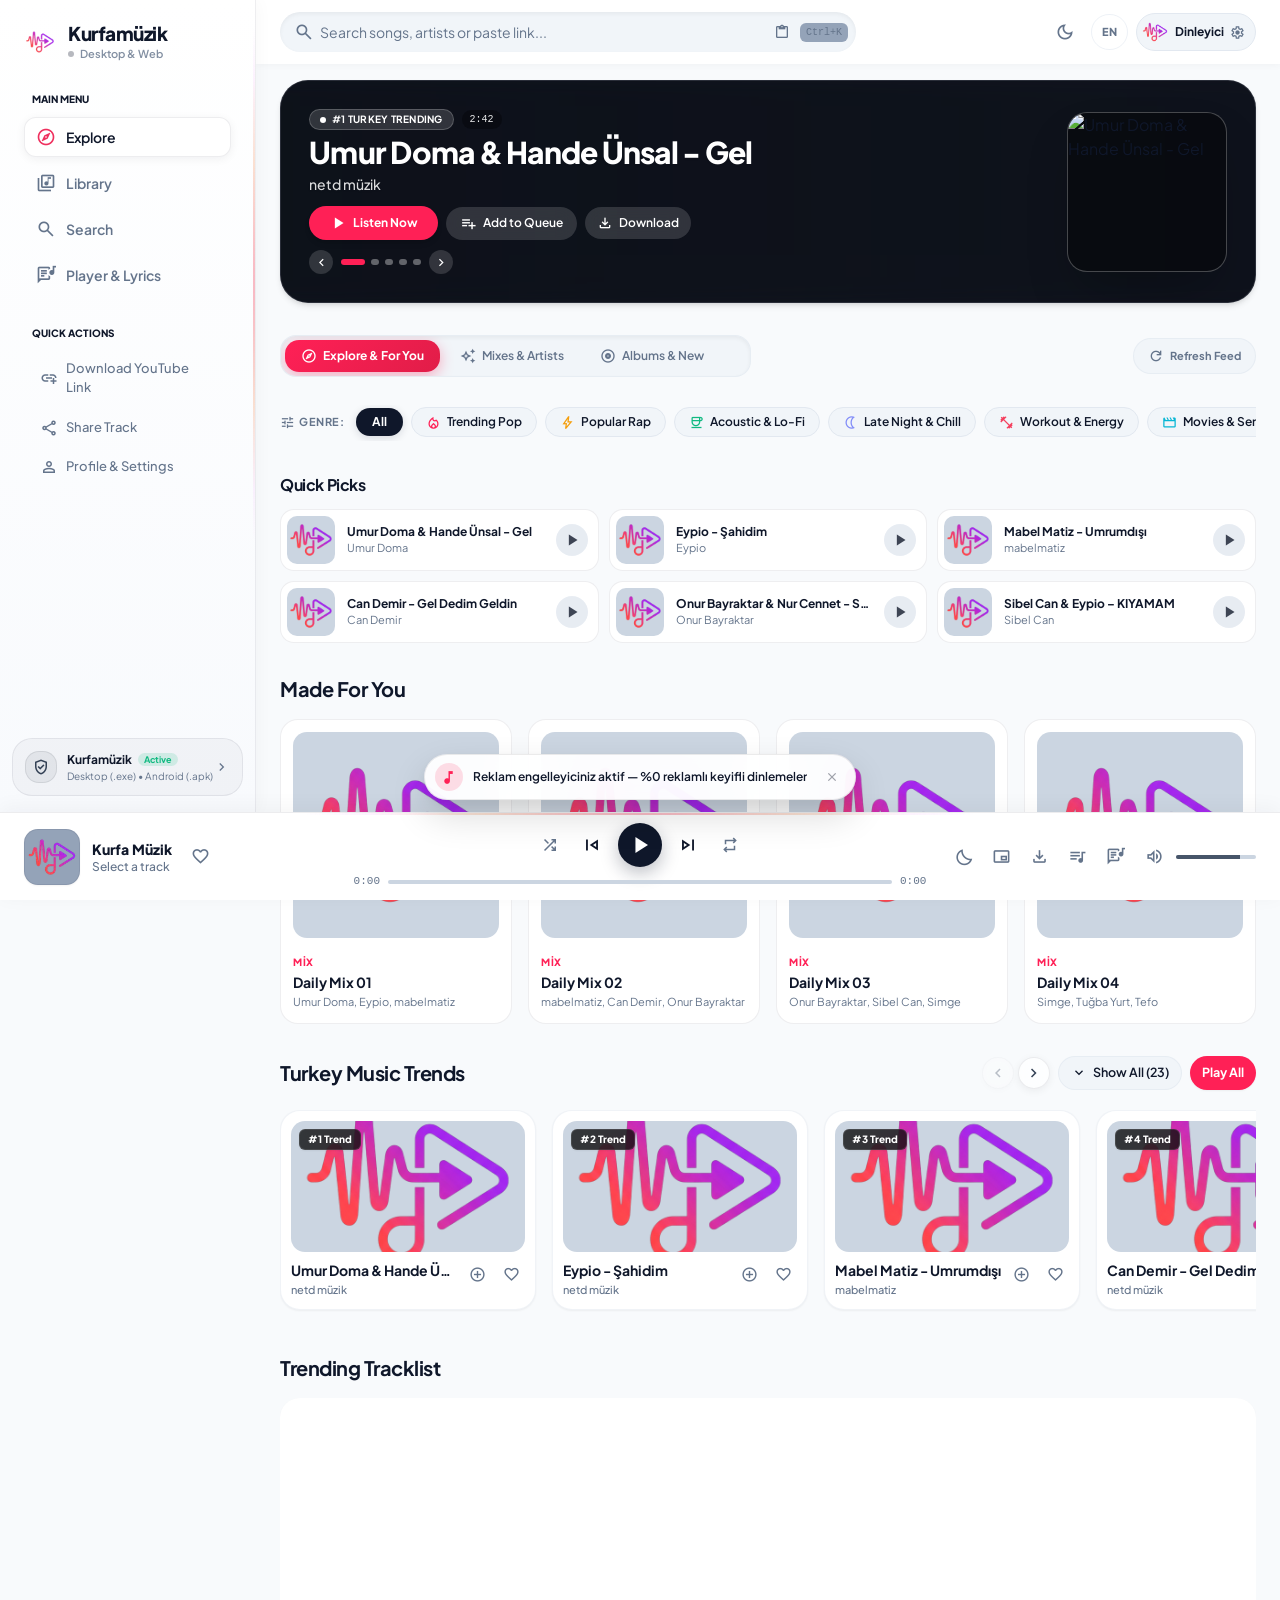
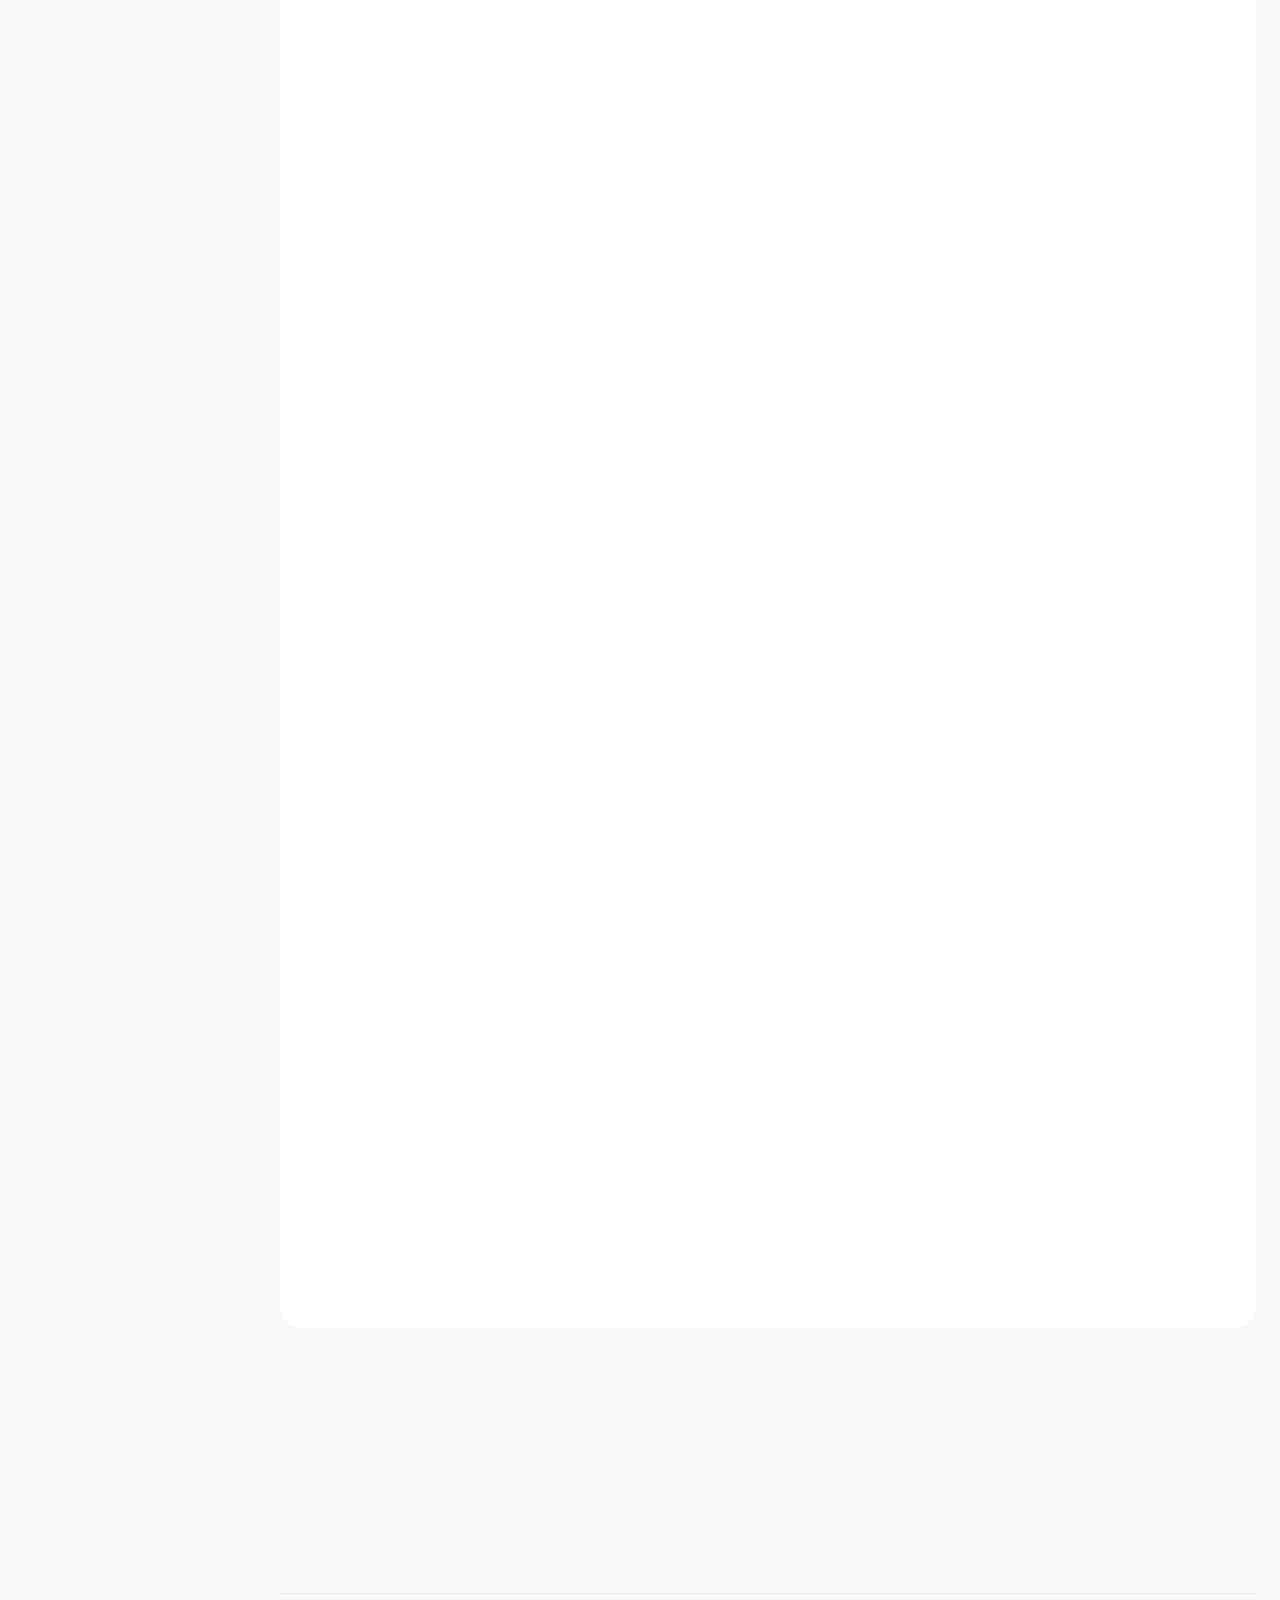
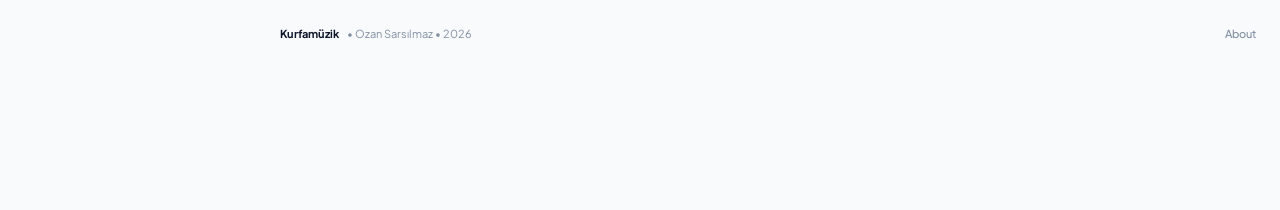
==== index.html @ 17749570 "feat: dockable lyrics & queue side panels with automix recommendations and smart auto lyrics" ====
<!DOCTYPE html>
<html lang="tr">
<head>
  <meta charset="utf-8"/>
  <meta name="viewport" content="width=device-width, initial-scale=1.0, maximum-scale=5.0, viewport-fit=cover"/>
  <script type="text/javascript">
    // SPA redirect decoder for GitHub Pages
    (function(l) {
      if (l.search[1] === '/' ) {
        var decoded = l.search.slice(1).split('&').map(function(s) { 
          return s.replace(/~and~/g, '&')
        }).join('?');
        window.history.replaceState(null, null,
            l.pathname.slice(0, -1) + decoded + l.hash
        );
      }
    }(window.location))
  </script>
  <script>
    // ZERO-FLASH INSTANT THEME BOOTSTRAPPER
    (function() {
      try {
        var p = JSON.parse(localStorage.getItem('kurfa_profile') || '{}');
        var prefersDark = window.matchMedia && window.matchMedia('(prefers-color-scheme: dark)').matches;
        var isDark = p.darkMode === true || (p.darkMode === undefined && prefersDark);
        if (isDark) {
          document.documentElement.classList.add('dark', 'dark-mode');
          document.documentElement.style.backgroundColor = '#0c101a';
          document.documentElement.style.color = '#f1f5f9';
        } else {
          document.documentElement.classList.remove('dark', 'dark-mode');
          document.documentElement.style.backgroundColor = '#f6f7fb';
          document.documentElement.style.color = '#0f172a';
        }
      } catch (e) {}
    })();
  </script>
  <meta name="theme-color" content="#0b0b10" />
  <meta name="color-scheme" content="light dark" />
  <meta name="mobile-web-app-capable" content="yes"/>
  <meta name="apple-mobile-web-app-capable" content="yes"/>
  <meta name="apple-mobile-web-app-status-bar-style" content="black-translucent"/>
  <meta name="google-site-verification" content="google58d513bbdf20d0f3" />
  <meta name="msvalidate.01" content="D1F8E90F8661C1E79F00E57FA7149981" />
  <meta name="referrer" content="strict-origin-when-cross-origin" />
  <title>Kurfamüzik — Reklamsız Müzik, Canlı Sözler &amp; Çevrimdışı Çalar</title>
  <meta name="description" content="Kurfamüzik — Kesintisiz, reklamsız müzik ve video oynatıcı. Çevrimdışı MP3/MP4 indirme, Spotify aktarımı, arka planda dinleme ve gelişmiş ekolayzır." />
  <meta name="keywords" content="Kurfamüzik, kurfa müzik, reklamsız müzik, müzik indir, mp3 indir, mp4 indir, ücretsiz müzik dinle, arka planda çal, ekolayzır" />
  <meta name="robots" content="index, follow, max-image-preview:large, max-snippet:-1, max-video-preview:-1" />
  <link rel="canonical" href="https://kurfanova.github.io/" />

  <!-- Open Graph & Social Media -->
  <meta property="og:type" content="website" />
  <meta property="og:site_name" content="Kurfamüzik" />
  <meta property="og:title" content="Kurfamüzik — Hızlı & Reklamsız Müzik ve Medya Çalar" />
  <meta property="og:description" content="Kesintisiz reklamsız müzik ve video oynatıcı. Doğrudan MP3/MP4 indirme desteği." />
  <meta property="og:url" content="https://kurfanova.github.io/" />
  <meta property="og:image" content="https://kurfanova.github.io/og-cover.png" />
  <meta name="twitter:card" content="summary_large_image" />
  <meta name="twitter:title" content="Kurfamüzik — Hızlı & Reklamsız Müzik ve Medya Çalar" />
  <meta name="twitter:description" content="Kesintisiz reklamsız müzik ve video oynatıcı. Doğrudan MP3/MP4 indirme desteği." />
  <meta name="twitter:image" content="https://kurfanova.github.io/og-cover.png" />

  <!-- Schema.org JSON-LD -->
  <script type="application/ld+json">
  {
    "@context": "https://schema.org",
    "@graph": [
      {
        "@type": "WebSite",
        "@id": "https://kurfanova.github.io/#website",
        "url": "https://kurfanova.github.io/",
        "name": "Kurfamüzik",
        "alternateName": ["Kurfamüzik", "Kurfa Müzik"],
        "description": "Kesintisiz ve reklamsız online müzik akışı, çevrimdışı MP3/MP4 medya indirme ve medya oynatıcı.",
        "publisher": {
          "@type": "Person",
          "name": "Ozan Sarsılmaz"
        }
      },
      {
        "@type": "WebApplication",
        "@id": "https://kurfanova.github.io/#app",
        "url": "https://kurfanova.github.io/",
        "name": "Kurfamüzik",
        "applicationCategory": "MultimediaApplication",
        "operatingSystem": "All",
        "browserRequirements": "Requires JavaScript and HTML5 support",
        "creator": {
          "@type": "Person",
          "name": "Ozan Sarsılmaz"
        }
      }
    ]
  }
  </script>

  <!-- Square Favicon Suite (Google Search Central Guidelines: min 48x48) -->
  <link rel="shortcut icon" href="./favicon.ico?v=20261120_v17" />
  <link rel="icon" type="image/x-icon" href="./favicon.ico?v=20261120_v17" />
  <link rel="icon" type="image/png" sizes="48x48" href="./favicon-48x48.png?v=20261120_v17" />
  <link rel="icon" type="image/png" sizes="96x96" href="./favicon-96x96.png?v=20261120_v17" />
  <link rel="icon" type="image/png" sizes="192x192" href="./icon-192.png?v=20261120_v17" />
  <link rel="icon" type="image/png" sizes="512x512" href="./icon-512.png?v=20261120_v17" />
  <link rel="apple-touch-icon" sizes="180x180" href="./apple-touch-icon.png?v=20261120_v17" />
  <link rel="manifest" href="./manifest.json?v=20261120_v17" />

  <!-- Fonts, Icons & Media Preconnect (Non-Render-Blocking for Instant Mobile Boot) -->
  <link rel="preconnect" href="https://fonts.googleapis.com">
  <link rel="preconnect" href="https://fonts.gstatic.com" crossorigin>
  <link rel="preconnect" href="https://i.ytimg.com" crossorigin>
  <link rel="dns-prefetch" href="https://kurfanova.kurfa.workers.dev">
  <link href="https://fonts.googleapis.com/css2?family=Plus+Jakarta+Sans:wght@400;500;600;700;800&display=swap" rel="stylesheet"/>
  <link href="https://fonts.googleapis.com/css2?family=Material+Symbols+Outlined:opsz,wght,FILL@24,400,0..1&display=block" rel="stylesheet"/>

  <!-- Precompiled Static Tailwind CSS & Stylesheets -->
  <style>
    .material-symbols-outlined {
      display: inline-flex;
      align-items: center;
      justify-content: center;
      width: 1em;
      height: 1em;
      overflow: hidden;
      white-space: nowrap;
      line-height: 1;
      vertical-align: middle;
      flex-shrink: 0;
    }
    html:not(.icons-ready) .material-symbols-outlined {
      color: transparent !important;
      user-select: none;
    }
    .sr-only, .seo-rich-content {
      position: absolute !important;
      width: 1px !important;
      height: 1px !important;
      padding: 0 !important;
      margin: -1px !important;
      overflow: hidden !important;
      clip: rect(0, 0, 0, 0) !important;
      white-space: nowrap !important;
      border: 0 !important;
      pointer-events: none !important;
    }
  </style>
  <link rel="stylesheet" href="./tailwind.min.css?v=20261120_v17">
  <link rel="stylesheet" href="./style.min.css?v=af144633">
  <script>
    (function() {
      var markReady = function() { document.documentElement.classList.add('icons-ready'); };
      var timer = setTimeout(markReady, 1500);
      if (document.fonts && typeof document.fonts.load === 'function') {
        Promise.race([
          document.fonts.load('24px "Material Symbols Outlined"'),
          document.fonts.ready
        ]).then(function() { clearTimeout(timer); markReady(); }).catch(function() { clearTimeout(timer); markReady(); });
      } else {
        clearTimeout(timer);
        markReady();
      }
    })();
  </script>
</head>
<body class="bg-background font-sans text-on-surface antialiased min-h-screen">
  <script>
    if (document.documentElement.classList.contains('dark-mode')) {
      document.body.classList.add('dark', 'dark-mode');
      document.body.style.backgroundColor = '#0c101a';
      document.body.style.color = '#f1f5f9';
    } else {
      document.body.classList.remove('dark', 'dark-mode');
      document.body.style.backgroundColor = '#f6f7fb';
      document.body.style.color = '#0f172a';
    }
  </script>

  <!-- ===================================================================== -->
  <!-- GOOGLEBOT SEMANTIC RICH CONTENT (SERP & CRAWLER ACCESSIBILITY)       -->
  <!-- ===================================================================== -->
  <section class="seo-rich-content sr-only" aria-label="Kurfamüzik Hakkında Bilgiler" style="position: absolute !important; width: 1px !important; height: 1px !important; padding: 0 !important; margin: -1px !important; overflow: hidden !important; clip: rect(0, 0, 0, 0) !important; white-space: nowrap !important; border: 0 !important; pointer-events: none !important;">
    <h1>Kurfamüzik — Hızlı, Reklamsız Müzik ve Medya Oynatıcı</h1>
    <p>Kurfamüzik, milyonlarca şarkı ve video içeriğini yüksek kaliteli ses akışıyla reklamsız, kesintisiz ve hızlı bir şekilde sunan modern bir medya çalar platformudur.</p>
    <p>Ozan Sarsılmaz (KURFA) tarafından geliştirilen Kurfamüzik; çevrimdışı MP3 ve MP4 indirme, Spotify çalma listesi aktarımı, arka planda dinleme, dinamik senkronize şarkı sözleri (karaoke modu) ve 10-bant gelişmiş ekolayzır özelliklerine sahiptir.</p>
    <h2>Temel Özellikler</h2>
    <ul>
      <li>Reklamsız YouTube ses ve video oynatma</li>
      <li>Doğrudan cihaza MP3 (320kbps) ve MP4 (720p HD) medya indirme</li>
      <li>Spotify tek tıkla çalma listesi ve sanatçı aktarımı</li>
      <li>Arka planda kesintisiz müzik çalma ve kilit ekranı kontrolleri</li>
      <li>LRCLIB tabanlı anlık senkronize karaoke şarkı sözleri</li>
      <li>Yerel kütüphane, favoriler ve çevrimdışı arşivleme</li>
    </ul>
  </section>

  <!-- Fallback Audio Engine -->
  <audio id="audio-engine" preload="auto" playsinline style="display:none;"></audio>

  <!-- Persistent Global YouTube Engine (Always mounted & within viewport to prevent browser background throttling) -->
  <div id="persistent-player-deck" class="rounded-2xl overflow-hidden bg-black shadow-2xl transition-opacity duration-150" style="position: fixed; left: 0px; bottom: 0px; width: 240px; height: 135px; z-index: 5; opacity: 0.002; pointer-events: none;">
    <div id="yt-player" style="width: 100%; height: 100%;"></div>
  </div>

  <!-- ===================================================================== -->
  <!-- 1. LEFT SIDEBAR NAVIGATION                                            -->
  <!-- ===================================================================== -->
  <aside id="desktop-sidebar" class="kurfa-sidebar-rail fixed left-0 top-0 h-[calc(100vh-5.5rem)] w-64 bg-surface-container-lowest z-40 flex flex-col justify-between overflow-y-auto overflow-x-hidden hidden md:flex">
    <div class="kurfa-sidebar-cove" aria-hidden="true">
      <span class="kurfa-cove-base"></span>
      <span class="kurfa-cove-sweep"></span>
      <span class="kurfa-cove-sweep-2"></span>
      <span class="kurfa-cove-chroma"></span>
      <span class="kurfa-cove-pulse"></span>
    </div>

    <div class="p-space-lg relative z-10">
      
      <!-- Brand Logo & Title -->
      <div class="kurfa-sidebar-brand flex items-center gap-3 mb-space-lg cursor-pointer group" onclick="switchTab('kesfet')">
        <img src="./kurfamuzik_logo_96.webp" alt="Kurfamüzik Logo" width="32" height="32" class="kurfa-brand-logo h-8 w-8 object-contain flex-shrink-0" onerror="this.onerror=null; this.src='./kurfamuzik_logo.png';">
        <div class="flex flex-col min-w-0">
          <span class="text-[19px] font-black tracking-tight text-on-surface leading-none">Kurfamüzik</span>
          <div class="flex items-center gap-1.5 mt-1">
            <span class="kurfa-brand-dot" aria-hidden="true"></span>
            <span class="text-[11px] text-on-surface-variant font-semibold leading-tight opacity-80 truncate" data-i18n="nav.brand_sub">Masaüstü & Web</span>
          </div>
        </div>
      </div>

      <!-- Ana Menü: 4 Odak Sekme -->
      <div class="mb-2">
        <span class="text-[10px] text-on-surface-variant/75 uppercase tracking-widest px-space-sm font-extrabold" data-i18n="nav.main_menu">Ana Menü</span>
      </div>
      <nav class="relative flex flex-col gap-1.5 mb-space-lg" id="sidebar-main-nav">
        <div id="sidebar-nav-pill" class="kurfa-nav-sliding-pill" aria-hidden="true"></div>
        <button type="button" aria-label="Keşfet Sekmesi" data-i18n-aria="nav.explore" class="nav-item active flex items-center gap-space-sm px-space-md py-2.5 rounded-xl text-sm font-semibold text-on-surface-variant transition-colors text-left w-full" data-tab="kesfet" onclick="switchTab('kesfet')">
          <span class="material-symbols-outlined text-[20px]" aria-hidden="true">explore</span>
          <span data-i18n="nav.explore">Keşfet</span>
        </button>
        <button type="button" aria-label="Kütüphane Sekmesi" data-i18n-aria="nav.library" class="nav-item flex items-center gap-space-sm px-space-md py-2.5 rounded-xl text-sm font-semibold text-on-surface-variant transition-colors text-left w-full" data-tab="kutuphanem" onclick="switchTab('kutuphanem')">
          <span class="material-symbols-outlined text-[20px]" aria-hidden="true">library_music</span>
          <span data-i18n="nav.library">Kütüphane</span>
        </button>
        <button type="button" aria-label="Arama Sekmesi" data-i18n-aria="nav.search" class="nav-item flex items-center gap-space-sm px-space-md py-2.5 rounded-xl text-sm font-semibold text-on-surface-variant transition-colors text-left w-full" data-tab="arama" onclick="switchTab('arama')">
          <span class="material-symbols-outlined text-[20px]" aria-hidden="true">search</span>
          <span data-i18n="nav.search">Arama</span>
        </button>
        <button type="button" aria-label="Çalar & Canlı Sözler Sekmesi" data-i18n-aria="nav.player_lyrics" class="nav-item flex items-center gap-space-sm px-space-md py-2.5 rounded-xl text-sm font-semibold text-on-surface-variant transition-colors text-left w-full" data-tab="calma-listeleri" onclick="switchTab('calma-listeleri')">
          <span class="material-symbols-outlined text-[20px]" aria-hidden="true">lyrics</span>
          <span class="truncate" data-i18n="nav.player_lyrics">Çalar & Canlı Sözler</span>
          <span class="kurfa-nav-live-wave ml-auto" aria-hidden="true"><i></i><i></i><i></i></span>
        </button>
      </nav>

      <!-- Hızlı İşlemler -->
      <div class="mb-2">
        <span class="text-[10px] text-on-surface-variant/75 uppercase tracking-widest px-space-sm font-extrabold" data-i18n="nav.quick_actions">Hızlı İşlemler</span>
      </div>
      <div class="flex flex-col gap-1">
        <button type="button" aria-label="YouTube Linki İndir" data-i18n-aria="nav.download_link" class="quick-action-btn flex items-center gap-space-sm px-space-md py-2 rounded-xl text-[13px] font-medium text-on-surface-variant hover:text-on-surface transition-colors text-left w-full" onclick="openDownloaderModal()">
          <span class="material-symbols-outlined text-[18px]" aria-hidden="true">add_link</span>
          <span data-i18n="nav.download_link">YouTube Linki İndir</span>
        </button>
        <button type="button" aria-label="Şarkıyı Paylaş" data-i18n-aria="nav.share_track" class="quick-action-btn flex items-center gap-space-sm px-space-md py-2 rounded-xl text-[13px] font-medium text-on-surface-variant hover:text-on-surface transition-colors text-left w-full" onclick="openShareModal()">
          <span class="material-symbols-outlined text-[18px]" aria-hidden="true">share</span>
          <span data-i18n="nav.share_track">Şarkıyı Paylaş</span>
        </button>
        <button type="button" aria-label="Profilim & Ayarlar" data-i18n-aria="nav.profile_settings" class="quick-action-btn flex items-center gap-space-sm px-space-md py-2 rounded-xl text-[13px] font-medium text-on-surface-variant hover:text-on-surface transition-colors text-left w-full" onclick="openProfileModal()">
          <span class="material-symbols-outlined text-[18px]" aria-hidden="true">person</span>
          <span data-i18n="nav.profile_settings">Profilim & Ayarlar</span>
        </button>
      </div>
    </div>

    <!-- Reklamsız Uygulamalar & Eklenti Kurulumu -->
    <div class="px-3 pb-4 pt-2 relative z-10">
      <button type="button" id="btn-sidebar-install-apk" class="kurfa-sidebar-spotlight w-full p-3 rounded-2xl flex items-center justify-between gap-2 cursor-pointer transition-all group text-left" onclick="openAppInstallModal()" title="Kurfamüzik Reklamsız Uygulama & Eklenti Kur" data-i18n-title="nav.install_title">
        <div class="flex items-center gap-2.5 min-w-0 flex-1">
          <div class="kurfa-install-icon w-8 h-8 rounded-xl flex items-center justify-center flex-shrink-0 transition-transform group-hover:scale-105">
            <span class="material-symbols-outlined text-[18px]" aria-hidden="true">verified_user</span>
          </div>
          <div class="min-w-0 flex-1">
            <div class="flex items-center gap-1.5 min-w-0">
              <span class="text-xs font-bold text-on-surface whitespace-nowrap">Kurfamüzik</span>
              <span id="sidebar-adfree-pill" class="kurfa-install-badge px-1.5 py-0.5 rounded-full text-[9px] font-bold whitespace-nowrap flex-shrink-0 leading-none" data-i18n="nav.ad_free">%0 Reklam</span>
            </div>
            <p class="text-[10px] text-on-surface-variant whitespace-nowrap mt-0.5 leading-tight" data-i18n="nav.install_sub">Masaüstü (.exe) • Android (.apk)</p>
          </div>
        </div>
        <span class="material-symbols-outlined text-on-surface-variant group-hover:text-on-surface text-[16px] flex-shrink-0 transition-colors" aria-hidden="true">chevron_right</span>
      </button>
    </div>
  </aside>

  <!-- ===================================================================== -->
  <!-- 2. MAIN WRAPPER & TOPBAR                                              -->
  <!-- ===================================================================== -->
  <div id="app-shell" class="md:pl-64 flex flex-col min-h-screen min-w-0 max-w-full">
    
    <!-- Top Header -->
    <header class="fixed top-0 left-0 md:left-64 right-0 h-16 bg-surface-container-lowest/90 backdrop-blur-md z-30 shadow-[0_1px_8px_rgba(0,0,0,0.04)]">
      <div class="w-full h-full px-3 md:px-space-lg flex items-center justify-between gap-2 md:gap-space-md">
        
        <!-- Mobile Brand Title (Mobile Only) -->
        <div class="flex items-center gap-1.5 md:hidden cursor-pointer flex-shrink-0" onclick="switchTab('kesfet')">
          <img src="./kurfamuzik_logo_96.webp" alt="Logo" width="32" height="32" class="h-8 w-8 object-contain" onerror="this.onerror=null; this.src='./kurfamuzik_logo.png';">
        </div>

        <!-- Search Bar -->
        <div class="flex-1 min-w-0 max-w-xl">
          <div id="top-search-wrapper" class="relative flex items-center w-full">
            <span class="material-symbols-outlined absolute left-3 md:left-3.5 text-on-surface-variant text-[18px] md:text-[20px]" aria-hidden="true">search</span>
            <input 
              type="text" 
              id="top-search-input" 
              placeholder="Şarkı veya sanatçı ara..." 
              data-i18n-placeholder="topbar.search_placeholder"
              autocomplete="off"
              aria-label="Şarkı veya Sanatçı Ara"
              aria-autocomplete="list"
              aria-controls="search-suggest-dropdown"
              aria-expanded="false"
              data-i18n-aria="topbar.search_placeholder"
              class="w-full h-9 md:h-10 pl-8 sm:pl-10 pr-8 sm:pr-24 rounded-full bg-surface-container-low text-xs md:text-sm text-on-surface placeholder:text-on-surface-variant focus:outline-none focus:bg-surface-container-lowest focus:ring-2 focus:ring-primary shadow-inner transition-all"
            />
            <div class="absolute right-1.5 sm:right-2 flex items-center gap-0.5">
              <button type="button" id="btn-top-paste" aria-label="Panodan Yapıştır" data-i18n-aria="topbar.paste" class="hidden sm:flex w-7 h-7 rounded-full items-center justify-center text-on-surface-variant hover:text-primary hover:bg-surface-container transition-colors" onclick="pasteFromClipboard()" title="Panodan Yapıştır" data-i18n-title="topbar.paste">
                <span class="material-symbols-outlined text-[16px]" aria-hidden="true">content_paste</span>
              </button>
              <button type="button" id="btn-top-clear" aria-label="Aramayı Temizle" data-i18n-aria="topbar.clear" class="hidden w-6 h-6 sm:w-7 sm:h-7 rounded-full flex items-center justify-center text-on-surface-variant hover:text-on-surface hover:bg-surface-container transition-colors" onclick="clearSearchInput()" title="Temizle" data-i18n-title="topbar.clear">
                <span class="material-symbols-outlined text-[15px] sm:text-[16px]" aria-hidden="true">close</span>
              </button>
              <kbd class="hidden md:inline text-[10px] text-on-surface-variant bg-surface-container-highest px-1.5 py-0.5 rounded font-mono ml-0.5">Ctrl+K</kbd>
            </div>
          </div>
        </div>

        <!-- Header Actions -->
        <div class="flex items-center gap-1.5 md:gap-space-sm flex-shrink-0">
          <!-- Theme Toggle Button (Desktop Only - First) -->
          <button type="button" aria-label="Temayı Değiştir" data-i18n-aria="topbar.theme_toggle" id="topbar-theme-btn" class="hidden md:flex w-9 h-9 rounded-full items-center justify-center text-on-surface-variant hover:text-primary hover:bg-surface-container transition-colors" onclick="toggleDarkMode()" title="Temayı Değiştir">
            <span class="material-symbols-outlined text-[20px]" id="topbar-theme-icon" aria-hidden="true">dark_mode</span>
          </button>
          <!-- Language Toggle Pill (Desktop Only - Second) -->
          <button type="button" aria-label="Dil Değiştir" data-i18n-aria="topbar.lang_toggle" id="topbar-lang-btn" class="hidden md:flex h-9 px-2.5 rounded-full items-center justify-center text-[11px] font-extrabold tracking-wide text-on-surface-variant hover:text-primary hover:bg-surface-container transition-colors border border-surface-container/60" onclick="toggleAppLanguage()" title="Dil / Language" data-i18n-title="topbar.lang_toggle">TR</button>
          <!-- User Profile & Settings Hub Button -->
          <button type="button" aria-label="Ayarlar & Profil" data-i18n-aria="nav.profile_settings" id="topbar-profile-btn" class="flex items-center gap-1.5 pl-1 pr-2.5 py-1 rounded-full bg-surface-container-low hover:bg-surface-container transition-all border border-surface-container shadow-xs" onclick="openProfileModal()" title="Profil & Ayarlar" data-i18n-title="nav.profile_settings">
            <img id="topbar-user-avatar" src="./kurfamuzik_logo_96.webp" alt="Kurfamüzik" width="28" height="28" class="w-7 h-7 rounded-full object-contain" onerror="this.onerror=null; this.src='./kurfamuzik_logo.png';">
            <span id="topbar-user-name" class="text-xs font-bold text-on-surface max-w-[84px] sm:max-w-none truncate">Dinleyici</span>
            <span class="material-symbols-outlined text-[15px] text-on-surface-variant" aria-hidden="true">settings</span>
          </button>
        </div>
      </div>
    </header>

    <!-- Live Search Suggestions Dropdown (Placed outside header to avoid nested backdrop-filter compositing issues) -->
    <div
      id="search-suggest-dropdown"
      role="listbox"
      aria-label="Arama Önerileri"
      class="kurfa-suggest-dropdown hidden"
    ></div>

    <!-- Mobile Top Floating Download Notification Island (Mobile Only) -->
    <div id="mobile-download-banner" class="md:hidden fixed top-16 left-3 right-3 z-50 hidden items-center gap-3 px-3.5 py-2.5 rounded-2xl bg-surface-container-lowest/95 backdrop-blur-xl border border-white/10 shadow-[0_12px_36px_rgba(0,0,0,0.55)] transition-all transform duration-300 cursor-pointer" onclick="openDownloaderModal()" title="İndirme durumunu görüntüle">
      <div id="mob-dl-icon-box" class="w-8 h-8 rounded-xl bg-primary/15 flex items-center justify-center flex-shrink-0 text-primary transition-all">
        <span class="material-symbols-outlined text-[18px] animate-spin" id="mob-dl-icon">progress_activity</span>
      </div>
      <div class="flex flex-col min-w-0 flex-1 gap-1">
        <div class="flex items-center justify-between gap-2">
          <span id="mob-dl-title" class="text-xs font-semibold text-on-surface truncate">Şarkı İndiriliyor...</span>
          <span id="mob-dl-percent" class="text-[11px] font-bold font-mono text-primary flex-shrink-0">0%</span>
        </div>
        <div class="w-full h-1 bg-surface-container rounded-full overflow-hidden">
          <div id="mob-dl-bar" class="h-full bg-gradient-to-r from-primary to-pink-500 rounded-full transition-all duration-300" style="width: 0%;"></div>
        </div>
      </div>
      <button type="button" aria-label="Kapat" class="w-7 h-7 rounded-full flex items-center justify-center text-on-surface-variant hover:text-on-surface hover:bg-surface-container transition-colors flex-shrink-0" onclick="dismissMobileDownloadBanner(event)">
        <span class="material-symbols-outlined text-[16px]">close</span>
      </button>
    </div>

    <!-- =================================================================== -->
    <!-- 3. TAB CONTENT AREAS                                                -->
    <!-- =================================================================== -->
    <main class="w-full pt-20 pb-48 md:pb-36 px-3 md:px-space-lg bg-background min-h-screen flex flex-col">

      <!-- ================================================================= -->
      <!-- TAB 1: KEŞFET (TRENDLER, KEŞİF, YENİ ÇIKANLAR)                    -->
      <!-- ================================================================= -->
      <div id="tab-kesfet" class="view-tab active flex flex-col w-full gap-y-6">
        <div id="kesfet-main-container" class="flex flex-col gap-y-6">
        
        <!-- Hero Section: Canlı Türkiye Trend Vitrini (Top 5 Interactive Showcase) -->
        <section class="relative w-full rounded-3xl overflow-hidden shadow-md bg-[#121622] border border-white/10" id="kesfet-hero-section">
          <div class="relative w-full min-h-[190px] sm:min-h-[210px] flex flex-col sm:flex-row items-stretch sm:items-center justify-between gap-4 sm:gap-6 p-4 sm:p-6 md:p-7 overflow-hidden">
            <!-- Vivid Blurred Background Art -->
            <div id="hero-bg" class="absolute inset-0 bg-cover bg-center transition-all duration-700 scale-110 blur-md opacity-75" style="background-image: linear-gradient(135deg, rgba(255,46,99,0.28), rgba(18,22,34,0.92));"></div>
            <div class="absolute inset-0 bg-gradient-to-t sm:bg-gradient-to-r from-[#0d1118]/92 via-[#0d1118]/65 to-[#0d1118]/30"></div>

            <!-- Hero Content (Left) -->
            <div class="relative z-10 flex-1 min-w-0 max-w-xl flex flex-col items-start gap-2.5">
              <!-- Mobile Top Row: Compact Cover + Meta side by side; Desktop: Meta only (Cover sits on right) -->
              <div class="flex items-center gap-3.5 w-full">
                <div class="sm:hidden w-16 h-16 rounded-2xl overflow-hidden shadow-xl border border-white/25 bg-black/40 flex-shrink-0 cursor-pointer" onclick="playHeroTrack()">
                  <img id="hero-cover-img-mobile" src="./kurfamuzik_logo_256.webp" alt="Trend Kapak" width="128" height="128" fetchpriority="high" class="w-full h-full object-cover" onerror="this.onerror=null; this.src='./kurfamuzik_logo.png';">
                </div>
                <div class="flex flex-col min-w-0 flex-1 gap-1">
                  <div class="flex items-center gap-2">
                    <span id="hero-rank-badge" class="inline-flex items-center gap-1.5 px-2.5 py-0.5 rounded-full bg-white/15 backdrop-blur-md border border-white/20 text-white text-[10px] font-bold tracking-wide">
                      <span class="w-1.5 h-1.5 rounded-full bg-primary"></span>
                      <span>#1 TÜRKİYE TRENDİ</span>
                    </span>
                    <span id="hero-duration-pill" class="px-2 py-0.5 rounded-full bg-black/30 backdrop-blur-md text-white/90 text-[10px] font-mono font-medium"></span>
                  </div>
                  <h1 id="hero-title" class="text-base sm:text-2xl md:text-3xl text-white font-extrabold tracking-tight line-clamp-1 drop-shadow-sm" data-i18n="hero.default_title">
                    Günün En Popüler Şarkıları
                  </h1>
                  <p id="hero-artist" class="text-xs md:text-sm text-white/85 line-clamp-1 font-medium drop-shadow-sm" data-i18n="hero.default_artist">
                    Türkiye Top Listesi
                  </p>
                </div>
              </div>

              <!-- CTAs -->
              <div class="flex flex-wrap items-center gap-2 pt-0.5">
                <button type="button" id="hero-play-btn" aria-label="Parçayı Hemen Dinle" data-i18n-aria="hero.listen_now" class="relative group flex items-center gap-1.5 px-4 sm:px-5 py-2 rounded-full bg-primary text-on-primary text-xs font-bold shadow-md hover:bg-primary-container active:scale-95 transition-all" onclick="playHeroTrack()">
                  <span class="material-symbols-outlined text-[18px] filled" aria-hidden="true">play_arrow</span>
                  <span data-i18n="hero.listen_now">Hemen Dinle</span>
                </button>
                <button type="button" id="hero-queue-btn" aria-label="Çalma Sırasına Ekle" data-i18n-aria="hero.add_queue" class="flex items-center gap-1.5 px-3.5 py-2 rounded-full bg-white/15 hover:bg-white/25 backdrop-blur-md text-white text-xs font-semibold transition-all active:scale-95" onclick="addHeroTrackToQueue()">
                  <span class="material-symbols-outlined text-[17px]" aria-hidden="true">playlist_add</span>
                  <span data-i18n="hero.add_queue">Listeye Ekle</span>
                </button>
                <button type="button" id="hero-dl-btn" aria-label="Sesi İndir" data-i18n-aria="hero.download" class="flex items-center gap-1.5 px-3 py-2 rounded-full bg-white/15 hover:bg-white/25 backdrop-blur-md text-white text-xs font-semibold transition-all active:scale-95" onclick="downloadHeroTrack()">
                  <span class="material-symbols-outlined text-[16px]" aria-hidden="true">download</span>
                  <span class="hidden sm:inline" data-i18n="hero.download">İndir</span>
                </button>
              </div>

              <!-- Carousel Dots & Controls -->
              <div class="flex items-center gap-2" id="hero-carousel-controls">
                <button type="button" aria-label="Önceki Trend" data-i18n-aria="hero.prev_trend" class="w-6 h-6 rounded-full bg-white/15 hover:bg-white/25 text-white flex items-center justify-center transition-colors" onclick="stepHeroSlide(-1)">
                  <span class="material-symbols-outlined text-[15px]">chevron_left</span>
                </button>
                <div id="hero-carousel-dots" class="flex items-center gap-1.5"></div>
                <button type="button" aria-label="Sonraki Trend" data-i18n-aria="hero.next_trend" class="w-6 h-6 rounded-full bg-white/15 hover:bg-white/25 text-white flex items-center justify-center transition-colors" onclick="stepHeroSlide(1)">
                  <span class="material-symbols-outlined text-[15px]">chevron_right</span>
                </button>
              </div>
            </div>

            <!-- Cover Artwork Preview (Desktop/Tablet Right) -->
            <div class="relative z-10 hidden sm:flex items-center justify-center flex-shrink-0">
              <div class="w-32 h-32 md:w-40 md:h-40 rounded-2xl overflow-hidden shadow-2xl border border-white/25 bg-black/40 cursor-pointer group" onclick="playHeroTrack()" title="Hemen Dinle" data-i18n-title="hero.listen_now">
                <img id="hero-cover-img" src="./kurfamuzik_logo_256.webp" alt="Trend Kapak" width="160" height="160" fetchpriority="high" class="w-full h-full object-cover group-hover:scale-105 transition-transform duration-500" onerror="this.onerror=null; this.src='./kurfamuzik_logo.png';">
              </div>
            </div>
          </div>
        </section>

        <!-- Modern Segmented Navigation Bar & Genre Hierarchy -->
        <section id="kesfet-nav-bar" class="w-full flex flex-col gap-3 pt-1">
          <div class="flex flex-row items-center justify-between gap-2.5">
            <div class="kurfa-scroll-rail-wrap flex-1 min-w-0" data-scroll-rail>
              <div class="inline-flex min-w-0 max-w-full p-1 rounded-2xl bg-surface-container-low shadow-inner border border-surface-container/60 gap-1 overflow-x-auto whitespace-nowrap scrollbar-none" id="kesfet-subtabs">
                <button type="button" id="subtab-btn-trendler" class="sub-tab-pill active shrink-0 flex items-center gap-1.5 px-4 py-2 rounded-xl text-xs font-bold bg-primary text-on-primary shadow-sm transition-all" onclick="switchKesfetSubTab('trendler')">
                  <span class="material-symbols-outlined text-[16px]" aria-hidden="true">explore</span>
                  <span data-i18n="explore.tab_trends">Keşfet &amp; Senin İçin</span>
                </button>
                <button type="button" id="subtab-btn-kesif" class="sub-tab-pill shrink-0 flex items-center gap-1.5 px-4 py-2 rounded-xl text-xs font-semibold text-on-surface-variant hover:text-on-surface hover:bg-surface-container transition-all" onclick="switchKesfetSubTab('kesif')">
                  <span class="material-symbols-outlined text-[16px]" aria-hidden="true">auto_awesome</span>
                  <span data-i18n="explore.tab_discover">Mixler &amp; Sanatçılar</span>
                </button>
                <button type="button" id="subtab-btn-yeni" class="sub-tab-pill shrink-0 flex items-center gap-1.5 px-4 py-2 rounded-xl text-xs font-semibold text-on-surface-variant hover:text-on-surface hover:bg-surface-container transition-all" onclick="switchKesfetSubTab('yeni')">
                  <span class="material-symbols-outlined text-[16px]" aria-hidden="true">album</span>
                  <span data-i18n="explore.tab_new">Albümler &amp; Yeni Çıkanlar</span>
                </button>
              </div>
              <button type="button" class="kurfa-rail-hint kurfa-rail-hint-right" aria-label="Sağa kaydır" onclick="scrollKurfaRail(this, 160)">
                <span class="material-symbols-outlined text-[15px]" aria-hidden="true">chevron_right</span>
              </button>
            </div>
            <button type="button" id="btn-refresh-explore" onclick="refreshPersonalizedExplore()" title="Akışı Yenile" data-i18n-title="explore.refresh_feed" class="rounded-full bg-surface-container-low hover:bg-surface-container border border-surface-container/60 text-[11px] font-bold text-on-surface-variant hover:text-on-surface flex items-center justify-center gap-1.5 transition-all active:scale-95 flex-shrink-0">
              <span class="material-symbols-outlined text-[16px] sm:text-[15px]" id="refresh-explore-icon">refresh</span>
              <span class="hidden sm:inline" data-i18n="explore.refresh_feed">Akışı Yenile</span>
            </button>
          </div>
        </section>

        <!-- SUB-TAB PANE 1: SMART PERSONALIZED FEED + ALBUMS + TRENDS -->
        <div id="subtab-pane-trendler" class="flex flex-col gap-7 sm:gap-8">
          <!-- Genre & Mood Chips Row -->
          <div class="flex items-center gap-2 overflow-x-auto py-1 scrollbar-none" id="filter-container">
            <span class="text-[11px] font-bold text-on-surface-variant uppercase tracking-wider shrink-0 mr-1 flex items-center gap-1">
              <span class="material-symbols-outlined text-[15px]" aria-hidden="true">tune</span>
              <span data-i18n="explore.genre_label">Tür:</span>
            </span>
            <button class="filter-pill active shrink-0 px-4 py-1.5 rounded-full text-xs font-bold transition-all" onclick="filterGenre(this, 'all')" data-i18n="explore.genre_all">Tümü</button>
            <button class="filter-pill shrink-0 px-3.5 py-1.5 rounded-full text-xs font-semibold bg-surface-container-low border border-surface-container text-on-surface hover:bg-surface-container transition-all flex items-center gap-1.5" onclick="filterGenre(this, 'Trend Türkçe')">
              <span class="material-symbols-outlined text-[15px] text-primary" aria-hidden="true">local_fire_department</span>
              <span data-i18n="explore.genre_tr_pop">Trend Türkçe</span>
            </button>
            <button class="filter-pill shrink-0 px-3.5 py-1.5 rounded-full text-xs font-semibold bg-surface-container-low border border-surface-container text-on-surface hover:bg-surface-container transition-all flex items-center gap-1.5" onclick="filterGenre(this, 'Popüler Rap')">
              <span class="material-symbols-outlined text-[15px] text-amber-500" aria-hidden="true">bolt</span>
              <span data-i18n="explore.genre_rap">Popüler Rap</span>
            </button>
            <button class="filter-pill shrink-0 px-3.5 py-1.5 rounded-full text-xs font-semibold bg-surface-container-low border border-surface-container text-on-surface hover:bg-surface-container transition-all flex items-center gap-1.5" onclick="filterGenre(this, 'Akustik & Lo-Fi')">
              <span class="material-symbols-outlined text-[15px] text-emerald-500" aria-hidden="true">coffee</span>
              <span data-i18n="explore.genre_acoustic">Akustik & Lo-Fi</span>
            </button>
            <button class="filter-pill shrink-0 px-3.5 py-1.5 rounded-full text-xs font-semibold bg-surface-container-low border border-surface-container text-on-surface hover:bg-surface-container transition-all flex items-center gap-1.5" onclick="filterGenre(this, 'Gece & Chill')">
              <span class="material-symbols-outlined text-[15px] text-indigo-400" aria-hidden="true">nightlight</span>
              <span data-i18n="explore.genre_chill">Gece & Chill</span>
            </button>
            <button class="filter-pill shrink-0 px-3.5 py-1.5 rounded-full text-xs font-semibold bg-surface-container-low border border-surface-container text-on-surface hover:bg-surface-container transition-all flex items-center gap-1.5" onclick="filterGenre(this, 'Antrenman & Enerji')">
              <span class="material-symbols-outlined text-[15px] text-rose-500" aria-hidden="true">fitness_center</span>
              <span data-i18n="explore.genre_workout">Antrenman & Enerji</span>
            </button>
            <button class="filter-pill shrink-0 px-3.5 py-1.5 rounded-full text-xs font-semibold bg-surface-container-low border border-surface-container text-on-surface hover:bg-surface-container transition-all flex items-center gap-1.5" onclick="filterGenre(this, 'Dizi & Film')">
              <span class="material-symbols-outlined text-[15px] text-cyan-500" aria-hidden="true">movie</span>
              <span data-i18n="explore.genre_cinema">Dizi & Film</span>
            </button>
          </div>

          <!-- 0. Hızlı Seçimler / Son Çalınanlar (Spotify/Metrolist Speed Dial) -->
          <section class="flex flex-col gap-3" id="kesfet-quick-picks-section">
            <div class="flex items-center justify-between gap-2">
              <h2 class="text-base md:text-lg font-bold text-on-surface tracking-tight" id="kesfet-quick-picks-title" data-i18n="explore.quick_picks_title">Son Çalınanlar &amp; Hızlı Başlat</h2>
            </div>
            <div class="grid grid-cols-1 sm:grid-cols-2 lg:grid-cols-3 gap-2.5" id="kesfet-quick-picks-grid">
              <!-- Populated dynamically from user play history, favorites & live chart -->
            </div>
          </section>

          <!-- 0b. Senin İçin Derlendi (Dynamic Daily Mixes based on actual listened artists) -->
          <section class="flex flex-col gap-space-md" id="kesfet-personal-mixes-section">
            <div class="flex items-center justify-between gap-2">
              <h2 class="text-lg md:text-xl font-bold text-on-surface tracking-tight" id="kesfet-personal-mixes-title">Sana Özel Mixler</h2>
            </div>
            <div class="grid grid-cols-2 sm:grid-cols-4 gap-3 sm:gap-4" id="kesfet-personal-mixes-grid">
              <!-- Populated dynamically by JS -->
            </div>
          </section>

          <!-- 0c. Albümler & Yeni Çıkanlar (Auto-updating real clickable albums) -->
          <section class="flex flex-col gap-space-md" id="kesfet-new-albums-section">
            <div class="flex flex-wrap items-center justify-between gap-2">
              <div class="flex flex-col">
                <h2 class="text-lg md:text-xl font-bold text-on-surface tracking-tight" id="kesfet-albums-title" data-i18n="explore.albums_for_you">Albümler &amp; Yeni Çıkanlar</h2>
                <span class="text-[11px] text-on-surface-variant" id="kesfet-albums-subtitle" data-i18n="explore.albums_auto_sub">Dinlediklerine ve güncel listelere göre otomatik yenilenir</span>
              </div>
              <div class="flex items-center gap-1">
                <button type="button" class="shelf-head-arrow-btn" onclick="scrollShelf('kesfet-new-albums-grid', -1)" aria-label="Sola Kaydır">
                  <span class="material-symbols-outlined text-[18px]">chevron_left</span>
                </button>
                <button type="button" class="shelf-head-arrow-btn" onclick="scrollShelf('kesfet-new-albums-grid', 1)" aria-label="Sağa Kaydır">
                  <span class="material-symbols-outlined text-[18px]">chevron_right</span>
                </button>
              </div>
            </div>
            <div class="relative group/shelf">
              <button type="button" aria-label="Sola Kaydır" class="btn-shelf-arrow btn-shelf-arrow-left" onclick="scrollShelf('kesfet-new-albums-grid', -1)">
                <span class="material-symbols-outlined text-[22px]">chevron_left</span>
              </button>
              <div class="flex gap-3 sm:gap-4 overflow-x-auto pb-3 pt-1 scrollbar-none cursor-grab active:cursor-grabbing select-none" id="kesfet-new-albums-grid">
                <!-- Real interactive albums opening openAlbumDetail() -->
              </div>
              <button type="button" aria-label="Sağa Kaydır" class="btn-shelf-arrow btn-shelf-arrow-right" onclick="scrollShelf('kesfet-new-albums-grid', 1)">
                <span class="material-symbols-outlined text-[22px]">chevron_right</span>
              </button>
            </div>
          </section>

          <!-- 0d. Bugün İçin Tavsiyeler (Similar tracks based on your history/likes) -->
          <section class="flex flex-col gap-space-md hidden" id="kesfet-recommend-section">
            <div class="flex items-center justify-between gap-2">
              <h2 class="text-lg md:text-xl font-bold text-on-surface tracking-tight" id="kesfet-recommend-title" data-i18n="explore.recommended_today">Bugün İçin Tavsiyeler</h2>
              <div class="flex items-center gap-1">
                <button type="button" class="shelf-head-arrow-btn" onclick="scrollShelf('kesfet-recommend-grid', -1)" aria-label="Sola Kaydır">
                  <span class="material-symbols-outlined text-[18px]">chevron_left</span>
                </button>
                <button type="button" class="shelf-head-arrow-btn" onclick="scrollShelf('kesfet-recommend-grid', 1)" aria-label="Sağa Kaydır">
                  <span class="material-symbols-outlined text-[18px]">chevron_right</span>
                </button>
              </div>
            </div>
            <div class="relative group/shelf">
              <button type="button" aria-label="Sola Kaydır" class="btn-shelf-arrow btn-shelf-arrow-left" onclick="scrollShelf('kesfet-recommend-grid', -1)">
                <span class="material-symbols-outlined text-[22px]">chevron_left</span>
              </button>
              <div class="flex gap-3 sm:gap-4 overflow-x-auto pb-3 pt-1 scrollbar-none cursor-grab active:cursor-grabbing select-none" id="kesfet-recommend-grid">
                <!-- Populated dynamically via /api/automix on your top artist/track -->
              </div>
              <button type="button" aria-label="Sağa Kaydır" class="btn-shelf-arrow btn-shelf-arrow-right" onclick="scrollShelf('kesfet-recommend-grid', 1)">
                <span class="material-symbols-outlined text-[22px]">chevron_right</span>
              </button>
            </div>
          </section>

          <!-- 2. Cards Grid Shelf: Türkiye Müzik Trendleri -->
          <section class="flex flex-col gap-space-md" id="trendler">
            <div class="flex flex-wrap items-center justify-between gap-2">
              <h2 class="text-lg md:text-xl font-bold text-on-surface tracking-tight" data-i18n="explore.yt_trends_title">Türkiye Müzik Trendleri</h2>
              <div class="flex flex-wrap items-center gap-2 max-w-full">
                <div class="flex items-center gap-1" id="trendler-head-arrows">
                  <button type="button" id="btn-trendler-head-left" class="shelf-head-arrow-btn" onclick="scrollShelf('trendler-cards-grid', -1)" aria-label="Sola Kaydır" data-i18n-aria="explore.scroll_left" title="Sola Kaydır" data-i18n-title="explore.scroll_left">
                    <span class="material-symbols-outlined text-[18px]">chevron_left</span>
                  </button>
                  <button type="button" id="btn-trendler-head-right" class="shelf-head-arrow-btn" onclick="scrollShelf('trendler-cards-grid', 1)" aria-label="Sağa Kaydır" data-i18n-aria="explore.scroll_right" title="Sağa Kaydır" data-i18n-title="explore.scroll_right">
                    <span class="material-symbols-outlined text-[18px]">chevron_right</span>
                  </button>
                </div>
                <button type="button" id="btn-toggle-trends" class="flex items-center gap-1.5 px-3 py-1.5 rounded-full bg-surface-container-low hover:bg-surface-container border border-surface-container/60 text-xs font-semibold text-on-surface transition-all whitespace-nowrap shrink-0" onclick="toggleTrendsShowAll()">
                  <span class="material-symbols-outlined text-[16px]">expand_more</span>
                  <span data-i18n="explore.show_all">Tümünü Göster</span>
                </button>
                <button type="button" id="btn-play-all-trends" class="px-4 py-1.5 rounded-full bg-primary text-on-primary text-xs font-bold shadow-sm hover:bg-primary-container transition-all active:scale-95 whitespace-nowrap shrink-0" onclick="playAllTrends()" data-i18n="explore.play_all">
                  Tümünü Oynat
                </button>
              </div>
            </div>
            
            <!-- Compact Trendler Row / Wrap Grid with Floating Arrows -->
            <div class="relative group/shelf">
              <button type="button" aria-label="Sola Kaydır" data-i18n-aria="explore.scroll_left" id="btn-trendler-scroll-left" class="btn-shelf-arrow btn-shelf-arrow-left" onclick="scrollShelf('trendler-cards-grid', -1)" title="Sola Kaydır" data-i18n-title="explore.scroll_left">
                <span class="material-symbols-outlined text-[22px]">chevron_left</span>
              </button>
              
              <div class="flex gap-3 sm:gap-4 overflow-x-auto pb-3 pt-1 scrollbar-none cursor-grab active:cursor-grabbing select-none" id="trendler-cards-grid">
                <!-- Injected by JavaScript -->
              </div>

              <button type="button" aria-label="Sağa Kaydır" data-i18n-aria="explore.scroll_right" id="btn-trendler-scroll-right" class="btn-shelf-arrow btn-shelf-arrow-right" onclick="scrollShelf('trendler-cards-grid', 1)" title="Sağa Kaydır" data-i18n-title="explore.scroll_right">
                <span class="material-symbols-outlined text-[22px]">chevron_right</span>
              </button>
            </div>
          </section>

          <!-- 3. Table: Trend Şarkı Listesi & Hızlı İndirme -->
          <section class="flex flex-col gap-space-md perf-below-fold">
            <div class="flex items-center justify-between">
              <h2 class="text-lg md:text-xl font-bold text-on-surface tracking-tight" data-i18n="explore.trend_tracklist_title">Trend Şarkı Listesi</h2>
            </div>
            <div class="bg-surface-container-lowest rounded-2xl p-space-sm shadow-sm flex flex-col gap-1" id="home-tracklist-table">
              <!-- Injected by JavaScript -->
            </div>
          </section>

          <!-- 4. Öne Çıkan Sanatçılar & Radyolar -->
          <section class="flex flex-col gap-space-md pt-2 perf-below-fold">
            <div class="flex items-center justify-between gap-2">
              <h2 class="text-lg md:text-xl font-bold text-on-surface tracking-tight" data-i18n="explore.featured_artists_title">Öne Çıkan Sanatçılar</h2>
              <div class="flex items-center gap-1" id="artists-head-arrows">
                <button type="button" id="btn-artists-head-left" class="shelf-head-arrow-btn" onclick="scrollShelf('popular-artists-grid', -1)" aria-label="Sola Kaydır" data-i18n-aria="explore.scroll_left" title="Sola Kaydır" data-i18n-title="explore.scroll_left">
                  <span class="material-symbols-outlined text-[18px]">chevron_left</span>
                </button>
                <button type="button" id="btn-artists-head-right" class="shelf-head-arrow-btn" onclick="scrollShelf('popular-artists-grid', 1)" aria-label="Sağa Kaydır" data-i18n-aria="explore.scroll_right" title="Sağa Kaydır" data-i18n-title="explore.scroll_right">
                  <span class="material-symbols-outlined text-[18px]">chevron_right</span>
                </button>
              </div>
            </div>
            <div class="relative group/shelf">
              <button type="button" aria-label="Sola Kaydır" data-i18n-aria="explore.scroll_left" id="btn-artists-scroll-left" class="btn-shelf-arrow btn-shelf-arrow-left" onclick="scrollShelf('popular-artists-grid', -1)" title="Sola Kaydır" data-i18n-title="explore.scroll_left">
                <span class="material-symbols-outlined text-[22px]">chevron_left</span>
              </button>

              <div class="flex gap-4 sm:gap-6 overflow-x-auto pb-3 pt-1 scrollbar-none cursor-grab active:cursor-grabbing select-none" id="popular-artists-grid">
                <!-- Injected by JavaScript -->
              </div>

              <button type="button" aria-label="Sağa Kaydır" data-i18n-aria="explore.scroll_right" id="btn-artists-scroll-right" class="btn-shelf-arrow btn-shelf-arrow-right" onclick="scrollShelf('popular-artists-grid', 1)" title="Sağa Kaydır" data-i18n-title="explore.scroll_right">
                <span class="material-symbols-outlined text-[22px]">chevron_right</span>
              </button>
            </div>
          </section>
        </div>

        <!-- SUB-TAB PANE 2: KEŞİF & KARIŞIMLAR (Dynamically populated, zero hardcoded mixes) -->
        <div id="subtab-pane-kesif" class="flex flex-col gap-6 hidden">
          <section class="flex flex-col gap-space-md">
            <div class="flex items-center justify-between">
              <h2 class="text-xl font-bold text-on-surface tracking-tight" id="kesif-mixes-heading" data-i18n="explore.popular_mixes_title">Sana Özel Mixler</h2>
            </div>

            <div class="grid grid-cols-1 sm:grid-cols-2 lg:grid-cols-4 gap-space-md" id="popular-mixes-grid">
              <!-- Populated dynamically from user history & live charts -->
            </div>
          </section>

          <!-- Section: Popüler Sanatçılar -->
          <section class="flex flex-col gap-space-md">
            <div class="flex items-center justify-between">
              <h2 class="text-xl font-bold text-on-surface tracking-tight" data-i18n="explore.popular_artists_title">Popüler Sanatçılar</h2>
            </div>

            <div class="grid grid-cols-2 sm:grid-cols-4 lg:grid-cols-8 gap-3 sm:gap-4" id="kesif-artists-grid">
              <!-- Rendered dynamically by JavaScript with verified CDN artworks -->
            </div>
          </section>

          <!-- Section: Popüler Albüm & Çalma Listeleri -->
          <section class="flex flex-col gap-space-md">
            <div class="flex items-center justify-between">
              <h2 class="text-xl font-bold text-on-surface tracking-tight" data-i18n="explore.featured_collections_title">Öne Çıkan Parçalar</h2>
            </div>
            <div class="grid grid-cols-1 sm:grid-cols-2 md:grid-cols-3 lg:grid-cols-4 gap-space-md" id="popular-cards-grid">
              <!-- Injected by JavaScript -->
            </div>
          </section>
        </div>

        <!-- SUB-TAB PANE 3: ALBÜMLER & YENİ ÇIKANLAR (Hidden by default) -->
        <div id="subtab-pane-yeni" class="flex flex-col gap-6 hidden">
          <section class="flex flex-col gap-space-md">
            <div class="flex items-center justify-between">
              <h2 class="text-xl font-bold text-on-surface tracking-tight" data-i18n="explore.albums_for_you">Albümler &amp; Yeni Çıkanlar</h2>
            </div>
            <div class="grid grid-cols-2 sm:grid-cols-3 md:grid-cols-4 lg:grid-cols-5 gap-3 sm:gap-4" id="yeni-albums-grid">
              <!-- Populated dynamically with clickable albums -->
            </div>
          </section>

          <section class="flex flex-col gap-space-md">
            <div class="flex items-center justify-between">
              <h2 class="text-xl font-bold text-on-surface tracking-tight" data-i18n="explore.new_releases_title">Yeni Çıkan Parçalar</h2>
            </div>
            <div class="grid grid-cols-1 md:grid-cols-2 lg:grid-cols-3 gap-space-md" id="fresh-releases-grid">
              <!-- Injected by JavaScript -->
            </div>
          </section>
        </div>
        </div><!-- /#kesfet-main-container -->

        <!-- SPOTIFY-STYLE ARTIST PROFILE VIEW (Dynamically shown when an artist is clicked) -->
        <div id="kesfet-artist-container" class="hidden flex flex-col gap-6">
          <!-- Back navigation -->
          <div class="flex items-center justify-between">
            <button type="button" onclick="closeArtistDetail()" class="flex items-center gap-2 px-4 py-2 rounded-full bg-surface-container-low hover:bg-surface-container border border-surface-container/60 text-xs font-bold text-on-surface transition-all active:scale-95 shadow-sm">
              <span class="material-symbols-outlined text-[18px]">arrow_back</span>
              <span id="artist-detail-back-label" data-i18n="artist.back_explore">Keşfet'e Dön</span>
            </button>
            <span class="text-xs font-semibold text-primary flex items-center gap-1">
              <span class="material-symbols-outlined text-[16px] filled">verified</span>
              <span data-i18n="artist.official_profile">Resmi Sanatçı Profili</span>
            </span>
          </div>

          <!-- Spotify-Style Artist Header Banner -->
          <div class="relative w-full rounded-2xl overflow-hidden bg-surface-container-lowest border border-surface-container shadow-md p-6 sm:p-8 flex flex-col md:flex-row items-center md:items-end gap-6">
            <div class="relative w-28 h-28 sm:w-36 sm:h-36 rounded-full overflow-hidden shadow-2xl ring-2 ring-primary/25 flex-shrink-0 bg-surface-container-high">
              <img id="artist-profile-avatar" src="./kurfamuzik_logo_256.webp" alt="Sanatçı" width="128" height="128" loading="lazy" class="w-full h-full object-cover" onerror="this.onerror=null; this.src='./kurfamuzik_logo.png';">
            </div>
            <div class="flex flex-col items-center md:items-start text-center md:text-left min-w-0 flex-1">
              <div class="flex items-center gap-1.5 text-xs font-bold text-primary mb-1">
                <span class="material-symbols-outlined text-[16px] filled">verified</span>
                <span data-i18n="artist.verified">Doğrulanmış Sanatçı</span>
              </div>
              <h1 id="artist-profile-name" class="text-2xl sm:text-4xl lg:text-5xl font-black text-on-surface tracking-tight truncate max-w-full"></h1>
              <p id="artist-profile-genre" class="text-xs sm:text-sm text-on-surface-variant mt-1"></p>
              
              <div class="flex flex-wrap items-center justify-center md:justify-start gap-3 mt-4">
                <button type="button" id="artist-play-all-btn" class="flex items-center gap-2 px-6 py-2.5 rounded-full bg-primary text-on-primary font-bold text-xs sm:text-sm shadow-lg shadow-primary/25 hover:bg-primary-container transition-all active:scale-95">
                  <span class="material-symbols-outlined text-[20px] filled">play_arrow</span>
                  <span data-i18n="artist.play_all">Tüm Şarkıları Çal</span>
                </button>
                <button type="button" id="artist-shuffle-btn" class="flex items-center gap-2 px-4 py-2.5 rounded-full bg-surface-container hover:bg-surface-container-high text-on-surface border border-surface-container font-semibold text-xs transition-all active:scale-95">
                  <span class="material-symbols-outlined text-[18px]">shuffle</span>
                  <span data-i18n="artist.shuffle">Karışık</span>
                </button>
              </div>
            </div>
          </div>

          <!-- Artist Discography / Songs Table -->
          <div class="flex flex-col gap-3">
            <div class="flex items-center justify-between">
              <h2 class="text-lg md:text-xl font-bold text-on-surface tracking-tight" data-i18n="artist.popular_tracks">Popüler Şarkılar</h2>
              <span id="artist-tracks-count" class="text-xs text-on-surface-variant" data-i18n="artist.loading">Yükleniyor...</span>
            </div>
            
            <div id="artist-tracks-container" class="bg-surface-container-lowest rounded-2xl p-2 sm:p-4 shadow-sm flex flex-col gap-1">
              <!-- Dynamically populated by JavaScript -->
            </div>
          </div>

          <!-- Artist Discography / Albums Shelf -->
          <div id="artist-albums-section" class="hidden flex-col gap-3">
            <div class="flex items-center justify-between">
              <h2 class="text-lg md:text-xl font-bold text-on-surface tracking-tight" data-i18n="artist.albums">Albümler ve Single'lar</h2>
              <span id="artist-albums-count" class="text-xs text-on-surface-variant"></span>
            </div>
            <div id="artist-albums-grid" class="flex items-stretch gap-3 overflow-x-auto pb-2 scrollbar-none">
              <!-- Dynamically populated by JavaScript -->
            </div>
          </div>
        </div>

      </div><!-- /#tab-kesfet -->


      <!-- ================================================================= -->
      <!-- TAB 2: ARAMA (SANATÇILAR, YOUTUBE & AÇIK KATALOG)                 -->
      <!-- ================================================================= -->
      <!-- TAB 2: ARAMA (METROLIST / SPOTIFY PRO SEARCH EXPERIENCE)          -->
      <!-- ================================================================= -->
      <div id="tab-arama" class="view-tab flex flex-col w-full gap-4 sm:gap-5">

        <!-- Dedicated In-Page Search Capsule + Category Chips -->
        <section class="kurfa-search-command-bar rounded-2xl p-2.5 sm:p-3 flex flex-col gap-2.5">
          <div class="flex items-center gap-2 md:hidden">
            <div class="relative flex-1 min-w-0">
              <span class="material-symbols-outlined text-[19px] text-primary absolute left-3.5 top-1/2 -translate-y-1/2 pointer-events-none" aria-hidden="true">search</span>
              <input type="text" id="arama-page-search-input" autocomplete="off" spellcheck="false" placeholder="Şarkı, albüm, sanatçı veya YouTube linki ara..." data-i18n-placeholder="topbar.search_placeholder" aria-label="Arama" class="kurfa-arama-input w-full h-10 pl-10 pr-16 rounded-full text-xs sm:text-sm font-medium focus:outline-none">
              <div class="absolute right-1.5 top-1/2 -translate-y-1/2 flex items-center gap-0.5">
                <button type="button" id="btn-arama-clear" class="hidden w-7 h-7 rounded-full flex items-center justify-center text-on-surface-variant hover:text-on-surface transition-colors" onclick="clearSearchInput()" title="Temizle" data-i18n-title="search.clear">
                  <span class="material-symbols-outlined text-[16px]" aria-hidden="true">close</span>
                </button>
                <button type="button" class="w-7 h-7 rounded-full flex items-center justify-center text-on-surface-variant hover:text-primary transition-colors" onclick="pasteFromClipboard()" title="Panodan Yapıştır" data-i18n-title="topbar.paste">
                  <span class="material-symbols-outlined text-[16px]" aria-hidden="true">content_paste</span>
                </button>
              </div>
            </div>
            <button type="button" class="h-10 px-4 rounded-full bg-primary text-on-primary text-xs font-bold shadow-sm hover:opacity-95 active:scale-95 transition-all flex-shrink-0" onclick="executeSearchFromInput()" data-i18n="search.go">Ara</button>
          </div>

          <div class="kurfa-scroll-rail-wrap" data-scroll-rail>
            <div class="flex items-center gap-1.5 overflow-x-auto whitespace-nowrap scrollbar-none py-0.5 max-w-full" id="search-filter-chips">
              <button type="button" data-search-cat="all" class="filter-chip active shrink-0 flex items-center gap-1.5 px-3.5 py-1.5 rounded-full bg-primary text-on-primary text-xs font-semibold transition-all" onclick="applySearchFilter('all', this)">
                <span class="material-symbols-outlined text-[15px]" aria-hidden="true">auto_awesome</span>
                <span data-i18n="search.filter_all">Tümü</span>
              </button>
              <button type="button" data-search-cat="songs" class="filter-chip shrink-0 flex items-center gap-1.5 px-3.5 py-1.5 rounded-full bg-surface-container-low hover:bg-surface-container text-on-surface-variant text-xs font-semibold transition-all" onclick="applySearchFilter('songs', this)">
                <span class="material-symbols-outlined text-[15px]" aria-hidden="true">music_note</span>
                <span data-i18n="search.songs">Şarkılar</span>
              </button>
              <button type="button" data-search-cat="albums" class="filter-chip shrink-0 flex items-center gap-1.5 px-3.5 py-1.5 rounded-full bg-surface-container-low hover:bg-surface-container text-on-surface-variant text-xs font-semibold transition-all" onclick="applySearchFilter('albums', this)">
                <span class="material-symbols-outlined text-[15px]" aria-hidden="true">album</span>
                <span data-i18n="search.albums">Albümler</span>
              </button>
              <button type="button" data-search-cat="artists" class="filter-chip shrink-0 flex items-center gap-1.5 px-3.5 py-1.5 rounded-full bg-surface-container-low hover:bg-surface-container text-on-surface-variant text-xs font-semibold transition-all" onclick="applySearchFilter('artists', this)">
                <span class="material-symbols-outlined text-[15px]" aria-hidden="true">artist</span>
                <span data-i18n="search.artists">Sanatçılar</span>
              </button>
              <button type="button" data-search-cat="Resmi Klip" class="filter-chip shrink-0 flex items-center gap-1.5 px-3.5 py-1.5 rounded-full bg-surface-container-low hover:bg-surface-container text-on-surface-variant text-xs font-semibold transition-all" onclick="applySearchFilter('Resmi Klip', this)">
                <span class="material-symbols-outlined text-[15px]" aria-hidden="true">videocam</span>
                <span data-i18n="search.clips">Klipler</span>
              </button>
              <button type="button" data-search-cat="Canlı Performans" class="filter-chip shrink-0 flex items-center gap-1.5 px-3.5 py-1.5 rounded-full bg-surface-container-low hover:bg-surface-container text-on-surface-variant text-xs font-semibold transition-all" onclick="applySearchFilter('Canlı Performans', this)">
                <span class="material-symbols-outlined text-[15px]" aria-hidden="true">mic_external_on</span>
                <span data-i18n="search.filter_live">Canlı</span>
              </button>
              <button type="button" data-search-cat="Remix Mashup" class="filter-chip shrink-0 flex items-center gap-1.5 px-3.5 py-1.5 rounded-full bg-surface-container-low hover:bg-surface-container text-on-surface-variant text-xs font-semibold transition-all" onclick="applySearchFilter('Remix Mashup', this)">
                <span class="material-symbols-outlined text-[15px]" aria-hidden="true">graphic_eq</span>
                <span data-i18n="search.filter_remix">Remix</span>
              </button>
            </div>
            <button type="button" class="kurfa-rail-hint kurfa-rail-hint-right" aria-label="Sağa kaydır" onclick="scrollKurfaRail(this, 160)">
              <span class="material-symbols-outlined text-[15px]" aria-hidden="true">chevron_right</span>
            </button>
          </div>
        </section>

        <!-- Search Discovery Hub (Visible when search query is empty) -->
        <section id="search-discovery-hub" class="flex flex-col gap-5 sm:gap-6">
          <!-- Son Aramalar -->
          <div id="recent-searches-section" class="hidden flex-col gap-3">
            <div class="flex items-center justify-between">
              <h2 class="text-sm sm:text-base font-extrabold text-on-surface tracking-tight" data-i18n="search.recent_searches">Son Aramalar</h2>
              <button type="button" id="btn-clear-search-history" class="text-xs font-bold text-primary hover:underline px-2 py-1 rounded-lg transition-colors" onclick="clearSearchHistory()" data-i18n="search.clear">Temizle</button>
            </div>
            <div id="recent-searches-chips" class="flex flex-wrap items-center gap-2">
              <!-- Injected dynamically -->
            </div>
          </div>

          <!-- Son Dinlenenler -->
          <div id="recent-played-search-section" class="hidden flex-col gap-3">
            <div class="flex items-center justify-between">
              <h2 class="text-sm sm:text-base font-extrabold text-on-surface tracking-tight" data-i18n="search.recent_played">Son Dinlenenler</h2>
            </div>
            <div id="recent-played-search-grid" class="flex gap-3 overflow-x-auto pb-2 scrollbar-none">
              <!-- Injected dynamically -->
            </div>
          </div>

          <!-- Tümüne Göz At -->
          <div class="flex flex-col gap-3">
            <h2 class="text-sm sm:text-base font-extrabold text-on-surface tracking-tight" data-i18n="search.browse_all">Tümüne Göz At</h2>
            <div id="browse-categories-grid" class="kurfa-cat-grid">
              <!-- Injected dynamically -->
            </div>
          </div>
        </section>

        <!-- 2-Column Hero Grid (Desktop): Best Match Spotlight + Top 4 Songs -->
        <div id="search-hero-grid" class="kurfa-search-hero-grid hidden">
          <div id="search-spotlight-box" class="w-full rounded-2xl p-4 sm:p-5 kurfa-search-surface" style="display:none;">
            <!-- Injected dynamically -->
          </div>
          <div id="search-top-songs-card" class="hidden rounded-2xl p-3.5 sm:p-4 kurfa-search-surface flex-col gap-2">
            <div class="flex items-center justify-between px-1">
              <h2 class="text-xs sm:text-sm font-extrabold uppercase tracking-wider text-on-surface-variant">Öne Çıkan Parçalar</h2>
            </div>
            <div id="search-top-songs-list" class="flex flex-col gap-1"></div>
          </div>
        </div>

        <!-- Dynamic Albums Shelf / Grid -->
        <section id="search-albums-section" class="hidden flex-col gap-3">
          <div class="flex items-center justify-between gap-2">
            <h2 class="text-sm sm:text-base font-extrabold text-on-surface tracking-tight" data-i18n="search.albums">Albümler</h2>
            <div class="flex items-center gap-1" id="search-albums-head-arrows">
              <button type="button" class="shelf-head-arrow-btn" onclick="scrollShelf('search-albums-grid', -1)" aria-label="Sola Kaydır">
                <span class="material-symbols-outlined text-[18px]">chevron_left</span>
              </button>
              <button type="button" class="shelf-head-arrow-btn" onclick="scrollShelf('search-albums-grid', 1)" aria-label="Sağa Kaydır">
                <span class="material-symbols-outlined text-[18px]">chevron_right</span>
              </button>
            </div>
          </div>
          <div id="search-albums-grid" class="flex items-stretch gap-3 overflow-x-auto pb-2 scrollbar-none">
            <!-- Injected dynamically -->
          </div>
        </section>

        <!-- Dynamic Artists Shelf / Grid -->
        <section id="search-artists-section" class="hidden flex-col gap-3">
          <div class="flex items-center justify-between gap-2">
            <h2 class="text-sm sm:text-base font-extrabold text-on-surface tracking-tight" data-i18n="search.artists">Sanatçılar</h2>
            <div class="flex items-center gap-1" id="search-artists-head-arrows">
              <button type="button" class="shelf-head-arrow-btn" onclick="scrollShelf('search-artists-grid', -1)" aria-label="Sola Kaydır">
                <span class="material-symbols-outlined text-[18px]">chevron_left</span>
              </button>
              <button type="button" class="shelf-head-arrow-btn" onclick="scrollShelf('search-artists-grid', 1)" aria-label="Sağa Kaydır">
                <span class="material-symbols-outlined text-[18px]">chevron_right</span>
              </button>
            </div>
          </div>
          <div id="search-artists-grid" class="flex items-stretch gap-3 overflow-x-auto pb-2 scrollbar-none">
            <!-- Injected dynamically -->
          </div>
        </section>

        <!-- Full-Width Search Results List -->
        <div class="hidden flex-col gap-3 w-full" id="search-results-wrapper">
          <div class="flex flex-wrap items-center justify-between gap-2">
            <h2 class="text-sm sm:text-base font-extrabold text-on-surface" id="search-results-count" data-i18n="search.results_title">Arama Sonuçları</h2>
            <div class="inline-flex items-center gap-1 bg-surface-container-low p-1 rounded-xl border border-surface-container/60 text-xs" id="search-sort-buttons-row">
              <button type="button" id="btn-sort-alaka" class="px-3 py-1 rounded-lg bg-surface-container-lowest font-bold text-primary shadow-xs transition-all" onclick="setSearchSort('alaka')" data-i18n="search.sort_relevance">Alaka</button>
              <button type="button" id="btn-sort-izlenme" class="px-3 py-1 rounded-lg text-on-surface-variant hover:text-on-surface font-medium transition-all" onclick="setSearchSort('izlenme')" data-i18n="search.sort_views">İzlenme</button>
              <button type="button" id="btn-sort-en-yeni" class="px-3 py-1 rounded-lg text-on-surface-variant hover:text-on-surface font-medium transition-all" onclick="setSearchSort('en-yeni')" data-i18n="search.sort_newest">En Yeni</button>
              <button type="button" class="px-2.5 py-1 rounded-lg text-primary hover:bg-primary/10 font-semibold transition-all" onclick="resetSearchFilters()" title="Filtreleri Sıfırla" data-i18n="search.reset" data-i18n-title="search.reset_title">Sıfırla</button>
            </div>
          </div>

          <div class="kurfa-search-surface rounded-2xl p-2 sm:p-3 flex flex-col gap-1" id="search-results-list">
            <div class="py-10 px-4 text-center text-on-surface-variant text-sm" data-i18n="search.empty_prompt">
              Sanatçı adı, şarkı veya YouTube bağlantısı yazarak hemen arayın.
            </div>
          </div>
        </div>

      </div><!-- /#tab-arama -->


      <!-- ================================================================= -->
      <!-- TAB 3: KÜTÜPHANE (ÖZEL LİSTELER, SPOTIFY VE FAVORİLER)            -->
      <!-- ================================================================= -->
      <div id="tab-kutuphanem" class="view-tab flex flex-col w-full gap-space-lg">
        
        <!-- Header, Quick Auto-Playlists Strip & Scrollable Filter Rail -->
        <section class="flex flex-col gap-3">
          <!-- Metrolist Auto-Playlists Quick Bento Strip -->
          <div class="kurfa-lib-bento-grid" id="library-quick-bento">
            <button type="button" class="kurfa-lib-bento-card" onclick="playFavoritesQuick()">
              <span class="kurfa-lib-bento-icon bg-rose-500/15 text-rose-500">
                <span class="material-symbols-outlined text-[19px] filled" aria-hidden="true">favorite</span>
              </span>
              <span class="flex flex-col min-w-0 text-left flex-1">
                <span class="text-xs font-extrabold text-on-surface truncate" data-i18n="library.favorites">Favoriler</span>
                <span class="text-[10.5px] text-on-surface-variant truncate" id="bento-fav-count">0 Parça</span>
              </span>
              <span class="material-symbols-outlined text-[18px] text-primary opacity-80" aria-hidden="true">play_arrow</span>
            </button>
            <button type="button" class="kurfa-lib-bento-card" onclick="switchKutuphaneSubTab('albumler')">
              <span class="kurfa-lib-bento-icon bg-indigo-500/15 text-indigo-400">
                <span class="material-symbols-outlined text-[19px]" aria-hidden="true">album</span>
              </span>
              <span class="flex flex-col min-w-0 text-left flex-1">
                <span class="text-xs font-extrabold text-on-surface truncate" data-i18n="library.saved_albums">Kayıtlı Albümler</span>
                <span class="text-[10.5px] text-on-surface-variant truncate" id="bento-albums-count">0 Albüm</span>
              </span>
              <span class="material-symbols-outlined text-[17px] text-on-surface-variant" aria-hidden="true">chevron_right</span>
            </button>
            <button type="button" class="kurfa-lib-bento-card" onclick="switchKutuphaneSubTab('cihaz')">
              <span class="kurfa-lib-bento-icon bg-emerald-500/15 text-emerald-500">
                <span class="material-symbols-outlined text-[19px]" aria-hidden="true">smartphone</span>
              </span>
              <span class="flex flex-col min-w-0 text-left flex-1">
                <span class="text-xs font-extrabold text-on-surface truncate" data-i18n="library.device_music">Cihazdaki Müzikler</span>
                <span class="text-[10.5px] text-on-surface-variant truncate" id="bento-device-count">0 Parça</span>
              </span>
              <span class="material-symbols-outlined text-[17px] text-on-surface-variant" aria-hidden="true">chevron_right</span>
            </button>
          </div>

          <!-- Single-Row Scrollable Kütüphane Filter Rail -->
          <div class="flex items-center justify-between gap-2 border-b border-surface-container pb-3">
            <div class="kurfa-scroll-rail-wrap flex-1 min-w-0" data-scroll-rail>
              <div class="flex items-center gap-2 overflow-x-auto whitespace-nowrap scrollbar-none flex-1 min-w-0" id="kutuphane-subtabs">
                <button type="button" id="kutuphane-btn-listelerim" class="sub-tab-pill active shrink-0 flex items-center gap-1.5 px-3.5 sm:px-4 py-2 rounded-full text-xs font-bold bg-primary text-on-primary shadow-sm hover:opacity-95" onclick="switchKutuphaneSubTab('listelerim')">
                  <span class="material-symbols-outlined text-[16px]" aria-hidden="true">playlist_play</span>
                  <span><span data-i18n="library.my_playlists">Listelerim</span> (<span id="playlists-badge-count">0</span>)</span>
                </button>
                <button type="button" id="kutuphane-btn-favoriler" class="sub-tab-pill shrink-0 flex items-center gap-1.5 px-3.5 sm:px-4 py-2 rounded-full text-xs font-semibold bg-surface-container-low text-on-surface hover:bg-surface-container-high" onclick="switchKutuphaneSubTab('favoriler')">
                  <span class="material-symbols-outlined text-[16px] text-red-500" aria-hidden="true">favorite</span>
                  <span><span data-i18n="library.favorites">Favoriler</span> (<span id="fav-badge-count">0</span>)</span>
                </button>
                <button type="button" id="kutuphane-btn-albumler" class="sub-tab-pill shrink-0 flex items-center gap-1.5 px-3.5 sm:px-4 py-2 rounded-full text-xs font-semibold bg-surface-container-low text-on-surface hover:bg-surface-container-high" onclick="switchKutuphaneSubTab('albumler')">
                  <span class="material-symbols-outlined text-[16px] text-indigo-400" aria-hidden="true">album</span>
                  <span><span data-i18n="search.albums">Albümler</span> (<span id="saved-albums-badge-count">0</span>)</span>
                </button>
                <button type="button" id="kutuphane-btn-spotify" class="sub-tab-pill shrink-0 flex items-center gap-1.5 px-3.5 sm:px-4 py-2 rounded-full text-xs font-semibold bg-surface-container-low text-on-surface hover:bg-surface-container-high" onclick="switchKutuphaneSubTab('spotify')">
                  <span class="material-symbols-outlined text-[16px] text-green-500" aria-hidden="true">library_add_check</span>
                  <span><span data-i18n="library.spotify">Spotify</span> (<span id="spotify-badge-count">0</span>)</span>
                </button>
                <button type="button" id="kutuphane-btn-cihaz" class="sub-tab-pill shrink-0 flex items-center gap-1.5 px-3.5 sm:px-4 py-2 rounded-full text-xs font-semibold bg-surface-container-low text-on-surface hover:bg-surface-container-high" onclick="switchKutuphaneSubTab('cihaz')">
                  <span class="material-symbols-outlined text-[16px] text-primary" aria-hidden="true">smartphone</span>
                  <span><span data-i18n="library.device_music">Cihazdaki Müzikler</span> (<span id="device-audio-badge-count">0</span>)</span>
                </button>
                <button type="button" id="kutuphane-btn-istatistik" class="sub-tab-pill shrink-0 flex items-center gap-1.5 px-3.5 sm:px-4 py-2 rounded-full text-xs font-semibold bg-surface-container-low text-on-surface hover:bg-surface-container-high" onclick="switchKutuphaneSubTab('istatistik')">
                  <span class="material-symbols-outlined text-[16px] text-secondary" aria-hidden="true">bar_chart</span>
                  <span data-i18n="stats.tab">İstatistikler</span>
                </button>
              </div>
              <button type="button" class="kurfa-rail-hint kurfa-rail-hint-right" aria-label="Sağa kaydır" onclick="scrollKurfaRail(this, 160)">
                <span class="material-symbols-outlined text-[15px]" aria-hidden="true">chevron_right</span>
              </button>
            </div>
          </div>
        </section>

        <!-- KÜTÜPHANE PANE 0: ÇALMA LİSTELERİM -->
        <div id="kutuphane-pane-listelerim" class="flex flex-col gap-4">
          <div class="flex flex-wrap items-center justify-between gap-2">
            <div class="flex items-center gap-2 min-w-0">
              <h2 class="text-sm font-bold text-on-surface whitespace-nowrap" data-i18n="library.custom_title">Özel Listelerim</h2>
              <span class="text-xs text-on-surface-variant whitespace-nowrap" id="playlist-count-text">0 Liste</span>
            </div>
            <div class="flex items-center gap-2 flex-shrink-0">
              <input type="text" id="library-playlist-filter-input" placeholder="Listelerde ara..." aria-label="Listelerde ara" class="h-8 w-36 sm:w-44 px-3 rounded-full bg-surface-container-lowest border border-surface-container text-xs text-on-surface placeholder:text-on-surface-variant focus:outline-none focus:border-primary" oninput="renderCustomPlaylistsGrid(this.value)">
              <button type="button" class="px-3.5 py-1.5 rounded-full bg-primary text-on-primary text-xs font-bold shadow-sm hover:bg-primary-container transition-all flex items-center gap-1 whitespace-nowrap flex-shrink-0" onclick="openCreatePlaylistModal()">
                <span class="material-symbols-outlined text-[16px]">add</span>
                <span data-i18n="library.new_playlist">Yeni Liste</span>
              </button>
            </div>
          </div>

          <!-- Playlists Grid -->
          <div id="custom-playlists-grid" class="grid grid-cols-2 sm:grid-cols-3 md:grid-cols-4 lg:grid-cols-5 gap-3">
            <!-- Injected by JavaScript renderCustomPlaylistsGrid() -->
          </div>

          <!-- Active Playlist Detail View (Shown when a playlist card is clicked) -->
          <div id="custom-playlist-detail-view" class="hidden flex-col gap-3 bg-surface-container-lowest p-4 rounded-2xl shadow-sm border border-surface-container/60">
            <div class="flex flex-col sm:flex-row items-start sm:items-center justify-between gap-3 pb-3 border-b border-surface-container/60">
              <div class="flex items-center gap-3">
                <button type="button" class="w-8 h-8 rounded-full bg-surface-container hover:bg-surface-container-high flex items-center justify-center text-on-surface transition-colors" onclick="closeCustomPlaylistDetail()" title="Geri" data-i18n-title="artist.back">
                  <span class="material-symbols-outlined text-[18px]">arrow_back</span>
                </button>
                <div class="w-12 h-12 rounded-xl bg-gradient-to-tr from-primary to-secondary flex items-center justify-center text-white shadow-md flex-shrink-0">
                  <span class="material-symbols-outlined text-[24px]">queue_music</span>
                </div>
                <div class="flex flex-col">
                  <h3 id="cpd-title" class="text-base font-bold text-on-surface">Liste Adı</h3>
                  <p id="cpd-meta" class="text-xs text-on-surface-variant font-medium">0 Şarkı</p>
                </div>
              </div>
              <div class="flex items-center gap-2 self-end sm:self-auto">
                <button type="button" id="cpd-btn-play-all" class="px-4 py-2 rounded-full bg-primary text-on-primary text-xs font-bold flex items-center gap-1.5 shadow-sm hover:scale-105 active:scale-95 transition-all">
                  <span class="material-symbols-outlined text-[16px] filled">play_arrow</span>
                  <span data-i18n="library.play_all">Tümünü Çal</span>
                </button>
                <button type="button" id="cpd-btn-delete" class="w-8 h-8 rounded-full text-on-surface-variant hover:text-error flex items-center justify-center transition-colors" title="Listeyi Sil" data-i18n-title="library.delete_list">
                  <span class="material-symbols-outlined text-[18px]">delete</span>
                </button>
              </div>
            </div>
            <!-- Tracklist Table -->
            <div id="custom-playlist-tracks-table" class="flex flex-col gap-1">
              <!-- Injected by JavaScript -->
            </div>
          </div>
        </div>

        <!-- KÜTÜPHANE PANE 1B: KAYITLI ALBÜMLER -->
        <div id="kutuphane-pane-albumler" class="flex flex-col gap-4 hidden">
          <div class="flex items-center justify-between gap-2">
            <div class="flex items-center gap-2">
              <h2 class="text-sm font-bold text-on-surface">Kayıtlı Albümler</h2>
              <span class="text-xs text-on-surface-variant" id="saved-albums-count-text">0 Albüm</span>
            </div>
          </div>
          <div id="saved-albums-grid" class="grid grid-cols-2 sm:grid-cols-3 md:grid-cols-4 lg:grid-cols-5 gap-3">
            <!-- Injected by JavaScript renderSavedAlbumsGrid() -->
          </div>
        </div>

        <!-- KÜTÜPHANE PANE 1: SPOTIFY ÇALMA LİSTELERİ -->
        <div id="kutuphane-pane-spotify" class="flex flex-col gap-4 hidden">
          <!-- Compact Spotify Import Bar -->
          <div class="rounded-2xl bg-surface-container-lowest p-3 sm:p-4 border border-surface-container/60 shadow-sm flex flex-col gap-2">
            <div class="flex items-center gap-2">
              <div class="relative flex-1 min-w-0">
                <span class="material-symbols-outlined absolute left-3 top-1/2 -translate-y-1/2 text-[#1DB954] text-[18px]">link</span>
                <input 
                  type="url" 
                  id="spotify-import-input" 
                  placeholder="Spotify liste, albüm veya sanatçı bağlantısı yapıştır..." 
                  data-i18n-placeholder="library.spotify_placeholder"
                  class="w-full h-10 pl-9 pr-3 rounded-xl bg-surface-container-low text-xs sm:text-sm text-on-surface placeholder:text-on-surface-variant focus:outline-none focus:ring-2 focus:ring-[#1DB954]/60 transition-all border border-surface-container/60"
                  onkeydown="if(event.key==='Enter') importSpotifyPlaylist()"
                />
              </div>
              <button 
                type="button" 
                id="btn-spotify-import" 
                class="px-4 h-10 rounded-xl bg-[#1DB954] hover:bg-[#1aa34a] text-white text-xs font-bold flex items-center justify-center gap-1.5 transition-all shadow-sm flex-shrink-0 active:scale-95 whitespace-nowrap"
                onclick="importSpotifyPlaylist()"
              >
                <span class="material-symbols-outlined text-[17px]">download</span>
                <span data-i18n="library.spotify_import">İçe Aktar</span>
              </button>
            </div>
            <p id="spotify-import-status" class="text-xs font-medium hidden"></p>
          </div>

          <!-- Spotify Playlists Grid -->
          <div class="flex items-center justify-between">
            <div class="flex items-center gap-2">
              <h2 class="text-sm font-bold text-on-surface" data-i18n="library.spotify_imported_title">İçe Aktarılan Spotify Listeleri</h2>
              <span class="text-xs text-on-surface-variant" id="spotify-count-text">0 Liste</span>
            </div>
          </div>

          <div id="spotify-playlists-grid" class="grid grid-cols-2 sm:grid-cols-3 md:grid-cols-4 lg:grid-cols-5 gap-3">
            <!-- Injected by JavaScript renderSpotifyPlaylistsGrid() -->
          </div>

          <!-- Spotify Playlist Detail View -->
          <div id="spotify-playlist-detail-view" class="hidden flex-col gap-4 bg-surface-container-lowest p-4 sm:p-5 rounded-2xl shadow-sm border border-surface-container/60">
            <div class="flex flex-col sm:flex-row items-start sm:items-center justify-between gap-3 pb-3 border-b border-surface-container/60">
              <div class="flex items-center gap-3">
                <button type="button" class="w-8 h-8 rounded-full bg-surface-container hover:bg-surface-container-high flex items-center justify-center text-on-surface transition-colors flex-shrink-0" onclick="closeSpotifyPlaylistDetail()" title="Geri" data-i18n-title="artist.back">
                  <span class="material-symbols-outlined text-[18px]">arrow_back</span>
                </button>
                <img id="spd-cover" src="./kurfamuzik_logo_96.webp" alt="Cover" width="64" height="64" loading="lazy" class="w-16 h-16 rounded-xl object-cover shadow-md flex-shrink-0" onerror="this.onerror=null; this.src='./kurfamuzik_logo.png';">
                <div class="flex flex-col min-w-0">
                  <div class="flex items-center gap-2">
                    <span class="px-2 py-0.5 rounded text-[10px] font-bold bg-green-500/20 text-green-500 uppercase tracking-wider">Spotify</span>
                    <span id="spd-meta" class="text-xs text-on-surface-variant font-medium">0 Şarkı</span>
                  </div>
                  <h3 id="spd-title" class="text-base sm:text-lg font-bold text-on-surface truncate">Liste Adı</h3>
                  <p id="spd-subtitle" class="text-xs text-on-surface-variant line-clamp-1"></p>
                </div>
              </div>
              <div class="flex items-center gap-2 self-end sm:self-auto flex-shrink-0">
                <button type="button" id="spd-btn-play-all" class="px-4 py-2 rounded-full bg-green-600 hover:bg-green-500 text-white text-xs font-bold flex items-center gap-1.5 shadow-sm hover:scale-105 active:scale-95 transition-all">
                  <span class="material-symbols-outlined text-[16px] filled">play_arrow</span>
                  <span data-i18n="library.play_all">Tümünü Çal</span>
                </button>
                <button type="button" id="spd-btn-refresh" class="w-8 h-8 rounded-full text-on-surface-variant hover:text-green-500 flex items-center justify-center transition-colors" title="Listeyi Yenile" data-i18n-title="library.refresh_list">
                  <span class="material-symbols-outlined text-[18px]">sync</span>
                </button>
                <button type="button" id="spd-btn-delete" class="w-8 h-8 rounded-full text-on-surface-variant hover:text-error flex items-center justify-center transition-colors" title="Listeyi Sil" data-i18n-title="library.delete_list">
                  <span class="material-symbols-outlined text-[18px]">delete</span>
                </button>
              </div>
            </div>
            <!-- Tracklist Table -->
            <div id="spotify-playlist-tracks-table" class="flex flex-col gap-1">
              <!-- Injected by JavaScript -->
            </div>
          </div>
        </div>

        <!-- KÜTÜPHANE PANE 2: FAVORİLERİM -->
        <div id="kutuphane-pane-favoriler" class="flex flex-col gap-2 hidden">
          <div class="flex items-center justify-between">
            <h2 class="text-sm font-bold text-on-surface" data-i18n="library.fav_title">Favori Parçalarım</h2>
            <span class="text-xs text-on-surface-variant" id="fav-count-text">0 Şarkı Kaydedildi</span>
          </div>
          <div class="bg-surface-container-lowest rounded-2xl p-space-sm shadow-sm flex flex-col gap-1" id="favorites-list-table">
            <!-- Injected by JavaScript -->
          </div>
        </div>

        <!-- KÜTÜPHANE PANE 3: CİHAZDAKİ MÜZİKLERİM (Kompakt & Şık Liste) -->
        <div id="kutuphane-pane-cihaz" class="flex flex-col gap-2.5 hidden">
          <div class="kurfa-device-toolbar flex flex-col gap-2 min-w-0">
            <div class="flex items-center gap-2 min-w-0">
              <div class="kurfa-device-search-wrap flex-1 min-w-0">
                <span class="material-symbols-outlined kurfa-device-search-icon">search</span>
                <input type="text" id="device-audio-filter" placeholder="Cihazdaki şarkılarda ara..." data-i18n-placeholder="library.device_filter_placeholder" aria-label="Cihazdaki şarkılarda ara" data-i18n-aria="library.device_filter_placeholder" class="kurfa-device-search-input" oninput="renderDeviceAudioList(this.value)">
                <button type="button" id="device-audio-clear-btn" aria-label="Aramayı temizle" onclick="clearDeviceAudioFilter()" class="kurfa-device-search-clear hidden">
                  <span class="material-symbols-outlined text-[16px]">close</span>
                </button>
              </div>
              <button type="button" class="kurfa-device-scan-btn" onclick="scanLocalDeviceAudio(true)" title="Tara / Seç" aria-label="Tara / Seç">
                <span class="material-symbols-outlined text-[18px]">refresh</span>
              </button>
            </div>
            <div class="kurfa-device-controls-row">
              <div class="kurfa-device-seg" id="device-audio-sort-bar">
                <button type="button" data-filter="all" onclick="setDeviceAudioFilterMode('all')" class="kurfa-device-seg-btn active">Tümü</button>
                <button type="button" data-filter="recent" onclick="setDeviceAudioFilterMode('recent')" class="kurfa-device-seg-btn">Son</button>
                <button type="button" data-filter="long" onclick="setDeviceAudioFilterMode('long')" class="kurfa-device-seg-btn">3+ dk</button>
              </div>
              <div class="flex items-center gap-1.5 flex-shrink-0">
                <div class="kurfa-device-sort-wrap">
                  <span class="material-symbols-outlined kurfa-device-sort-icon" aria-hidden="true">swap_vert</span>
                  <select id="device-audio-sort-select" class="kurfa-device-sort-select" aria-label="Sıralama" onchange="setDeviceAudioSort(this.value)">
                    <option value="newest">En Yeni</option>
                    <option value="oldest">En Eski</option>
                    <option value="title_asc">A-Z</option>
                    <option value="artist_asc">Sanatçı</option>
                    <option value="duration_desc">Süre</option>
                  </select>
                  <span class="material-symbols-outlined kurfa-device-sort-caret" aria-hidden="true">expand_more</span>
                </div>
                <button type="button" class="kurfa-device-mini-btn" onclick="shufflePlayDeviceAudio()" title="Karışık Çal" aria-label="Karışık Çal">
                  <span class="material-symbols-outlined text-[16px]">shuffle</span>
                </button>
                <button type="button" class="kurfa-device-play-compact" onclick="playAllDeviceAudio()" title="Sırayla Çal" aria-label="Sırayla Çal">
                  <span class="material-symbols-outlined text-[16px] filled">play_arrow</span>
                  <span class="kurfa-device-play-label">Çal</span>
                </button>
              </div>
            </div>
          </div>

          <div class="kurfa-device-list-meta" id="device-audio-count-text">0 Parça • 0 dk</div>
          <input type="file" id="device-audio-file-picker" accept="audio/*" multiple class="hidden" onchange="handleWebLocalAudioFiles(this.files)">
          <div class="kurfa-device-list-shell flex flex-col" id="device-audio-list">
            <!-- Injected by JavaScript -->
          </div>
        </div>

        <!-- KÜTÜPHANE PANE 4: GELİŞMİŞ DİNLEME İSTATİSTİKLERİ -->
        <div id="kutuphane-pane-istatistik" class="flex flex-col gap-4 hidden">
          <div class="flex flex-wrap items-center justify-between gap-2">
            <div class="flex items-center gap-2 min-w-0">
              <h2 class="text-sm sm:text-base font-bold text-on-surface" data-i18n="stats.title">Dinleme İstatistikleri</h2>
              <span class="text-[11px] text-on-surface-variant" id="stats-period-note"></span>
            </div>
            <div class="inline-flex p-0.5 rounded-full bg-surface-container-low border border-surface-container/60 text-[11px] font-bold" id="stats-period-pills">
              <button type="button" id="btn-stats-week" class="px-3 py-1 rounded-full bg-primary text-on-primary transition-all" onclick="setStatsPeriod('week')" data-i18n="stats.week">Haftalık</button>
              <button type="button" id="btn-stats-month" class="px-3 py-1 rounded-full text-on-surface-variant hover:text-on-surface transition-all" onclick="setStatsPeriod('month')" data-i18n="stats.month">Aylık</button>
              <button type="button" id="btn-stats-all" class="px-3 py-1 rounded-full text-on-surface-variant hover:text-on-surface transition-all" onclick="setStatsPeriod('all')" data-i18n="stats.all">Tümü</button>
            </div>
          </div>

          <div class="grid grid-cols-3 gap-2.5 sm:gap-3">
            <div class="rounded-2xl bg-surface-container-lowest border border-surface-container/60 p-3 sm:p-4 shadow-sm flex flex-col gap-1">
              <span class="text-[11px] font-semibold text-on-surface-variant truncate" data-i18n="stats.total_time">Toplam Süre</span>
              <span class="text-base sm:text-xl font-extrabold text-primary truncate" id="stats-summary-time">0 dk</span>
            </div>
            <div class="rounded-2xl bg-surface-container-lowest border border-surface-container/60 p-3 sm:p-4 shadow-sm flex flex-col gap-1">
              <span class="text-[11px] font-semibold text-on-surface-variant truncate" data-i18n="stats.tracks_played">Dinlenen Şarkı</span>
              <span class="text-base sm:text-xl font-extrabold text-secondary truncate" id="stats-summary-plays">0</span>
            </div>
            <div class="rounded-2xl bg-surface-container-lowest border border-surface-container/60 p-3 sm:p-4 shadow-sm flex flex-col gap-1">
              <span class="text-[11px] font-semibold text-on-surface-variant truncate" data-i18n="stats.top_artist_label">Favori Sanatçı</span>
              <span class="text-xs sm:text-sm font-extrabold text-on-surface truncate" id="stats-summary-top-artist">—</span>
            </div>
          </div>

          <div class="grid grid-cols-1 lg:grid-cols-2 gap-4">
            <div class="rounded-2xl bg-surface-container-lowest border border-surface-container/60 p-3.5 sm:p-4 shadow-sm flex flex-col gap-2.5">
              <div class="flex items-center justify-between">
                <h3 class="text-xs sm:text-sm font-bold text-on-surface flex items-center gap-1.5">
                  <span class="material-symbols-outlined text-[17px] text-primary">music_note</span>
                  <span data-i18n="stats.top_tracks">En Çok Dinlenen İlk 5 Şarkı</span>
                </h3>
              </div>
              <div id="stats-top-tracks-list" class="flex flex-col gap-1.5"></div>
            </div>

            <div class="rounded-2xl bg-surface-container-lowest border border-surface-container/60 p-3.5 sm:p-4 shadow-sm flex flex-col gap-2.5">
              <div class="flex items-center justify-between">
                <h3 class="text-xs sm:text-sm font-bold text-on-surface flex items-center gap-1.5">
                  <span class="material-symbols-outlined text-[17px] text-secondary">artist</span>
                  <span data-i18n="stats.top_artists">En Çok Dinlenen İlk 5 Sanatçı</span>
                </h3>
              </div>
              <div id="stats-top-artists-list" class="flex flex-col gap-1.5"></div>
            </div>
          </div>
        </div>

      </div><!-- /#tab-kutuphanem -->


      <!-- ================================================================= -->
      <!-- TAB 4: ÇALMA LİSTELERİ, CANLI SÖZLER & PRO EQ                     -->
      <!-- ================================================================= -->
      <div id="tab-calma-listeleri" data-np-pane="stage" class="view-tab flex flex-col w-full gap-4 sm:gap-6">

        <!-- Mobile Segmented View Switcher (< 1280px) -->
        <div id="nowplaying-mobile-tabs" class="kurfa-np-mobile-tabs xl:hidden" role="tablist" aria-label="Oynatıcı Görünümleri">
          <button type="button" role="tab" aria-selected="true" data-np-tab="stage" onclick="switchNowPlayingMobilePane('stage')" class="kurfa-np-tab-btn active">
            <span class="material-symbols-outlined text-[15px]" aria-hidden="true">lyrics</span>
            <span class="sm:hidden">Sözler</span>
            <span class="hidden sm:inline" data-i18n="player.mob_tab_stage">Çalan &amp; Sözler</span>
          </button>
          <button type="button" role="tab" aria-selected="false" data-np-tab="queue" onclick="switchNowPlayingMobilePane('queue')" class="kurfa-np-tab-btn">
            <span class="material-symbols-outlined text-[15px]" aria-hidden="true">queue_music</span>
            <span class="sm:hidden">Sıra</span>
            <span class="hidden sm:inline" data-i18n="player.mob_tab_queue">Sıradaki Liste</span>
          </button>
          <button type="button" role="tab" aria-selected="false" data-np-tab="fx" onclick="switchNowPlayingMobilePane('fx')" class="kurfa-np-tab-btn">
            <span class="material-symbols-outlined text-[15px]" aria-hidden="true">graphic_eq</span>
            <span class="sm:hidden">Ekolayzır</span>
            <span class="hidden sm:inline" data-i18n="player.mob_tab_fx">Ekolayzır &amp; Ses</span>
          </button>
        </div>

        <!-- 1. FLAGSHIP STUDIO STAGE: Artwork/Video + Live Lyrics Theater -->
        <div id="deck-main-card" data-np-section="stage" class="kurfa-studio-stage rounded-3xl p-4 sm:p-6 xl:p-7 flex flex-col relative overflow-hidden">
          <div id="player-liquid-bg" class="kurfa-liquid-bg" aria-hidden="true"></div>

          <!-- Top Stage Header -->
          <div class="kurfa-deck-header relative z-10 w-full flex flex-wrap items-center justify-between gap-2 mb-4 xl:mb-6">
            <div class="flex items-center gap-2 min-w-0">
              <span class="kurfa-live-pulse-dot" aria-hidden="true"></span>
              <span class="text-xs font-extrabold tracking-wide text-primary whitespace-nowrap" data-i18n="player.now_playing">Şimdi Çalıyor</span>
            </div>

            <div class="flex items-center gap-1.5 flex-shrink-0 ml-auto">
              <button type="button" id="btn-deck-fx-jump" onclick="openAudioFxFromSettings()" class="kurfa-stage-chip h-7 px-2.5 rounded-full text-[11px] font-bold flex items-center gap-1 transition-colors" title="Ses Motoru &amp; Ekolayzır" data-i18n-title="fx.title">
                <span class="material-symbols-outlined text-[14px]" aria-hidden="true">tune</span>
                <span class="hidden sm:inline">EQ</span>
              </button>
              <button type="button" id="btn-deck-sleep-timer" onclick="toggleSleepTimerPopover(this)" class="kurfa-stage-chip h-7 px-2.5 rounded-full text-[11px] font-bold flex items-center gap-1 transition-colors" title="Uyku Zamanlayıcı" data-i18n-title="sleep.title">
                <span class="material-symbols-outlined text-[14px]" aria-hidden="true">bedtime</span>
                <span id="deck-sleep-badge" class="hidden font-mono text-[10px] text-primary"></span>
              </button>
              <!-- Deck Mode Switch: Kapak vs Video -->
              <div class="kurfa-stage-seg inline-flex p-0.5 rounded-full text-[11px] font-bold flex-shrink-0">
                <button type="button" id="btn-deck-vinyl-mode" class="px-2.5 sm:px-3 py-1 rounded-full bg-surface-container-lowest text-on-surface shadow-xs transition-all flex items-center gap-1 whitespace-nowrap" onclick="setDeckVisualMode('vinyl')">
                  <span class="material-symbols-outlined text-[14px]">album</span>
                  <span data-i18n="player.cover_mode">Kapak</span>
                </button>
                <button type="button" id="btn-deck-video-mode" class="px-2.5 sm:px-3 py-1 rounded-full text-on-surface-variant hover:text-on-surface transition-all flex items-center gap-1 whitespace-nowrap" onclick="setDeckVisualMode('video')">
                  <span class="material-symbols-outlined text-[14px]">smart_display</span>
                  <span data-i18n="player.video_mode">Video</span>
                </button>
              </div>
            </div>
          </div>

          <!-- Stage 2-Column Interior -->
          <div class="relative z-10 grid grid-cols-1 xl:grid-cols-12 gap-5 xl:gap-8 items-center">
            <!-- Left Column: Immersive Artwork / Video + Track Meta -->
            <div class="xl:col-span-5 flex flex-col items-center text-center min-w-0">
              <div id="deck-vinyl-wrapper" class="kurfa-stage-art-wrap relative z-10 my-1 flex items-center justify-center transition-all duration-300">
                <div class="kurfa-stage-art-halo" aria-hidden="true"></div>
                <div class="kurfa-stage-vinyl-peek absolute rounded-full bg-inverse-surface/90 shadow-xl flex items-center justify-center animate-spin-slow" id="vinyl-disc">
                  <div class="w-12 h-12 rounded-full bg-primary flex items-center justify-center">
                    <div class="w-3.5 h-3.5 rounded-full bg-surface-container-lowest"></div>
                  </div>
                </div>
                <div class="kurfa-stage-cover-card relative z-10 rounded-2xl overflow-hidden">
                  <img id="deck-cover-img" src="./kurfamuzik_logo_256.webp" alt="Cover" width="256" height="256" loading="lazy" class="w-full h-full object-cover" onerror="this.onerror=null; this.src='./kurfamuzik_logo_256.webp';">
                </div>
              </div>

              <!-- Video Mode Ad & Notice Banner -->
              <div id="deck-video-ad-notice" class="relative z-10 w-full my-2 p-2.5 rounded-xl bg-amber-500/10 border border-amber-500/25 text-amber-900 dark:text-amber-200 text-xs flex items-center justify-between gap-2 transition-all hidden">
                <div class="flex items-center gap-2 flex-1 min-w-0 text-left">
                  <span class="material-symbols-outlined text-[18px] text-amber-600 dark:text-amber-400 flex-shrink-0">info</span>
                  <p class="text-[11px] leading-tight font-medium" data-i18n="player.video_ad_notice">YouTube video modunda reklam görülebilir; reklamsız dinleme için <strong class="underline cursor-pointer" onclick="setDeckVisualMode('vinyl')">Kapak Modu</strong>'na geçebilirsiniz.</p>
                </div>
                <button type="button" class="w-6 h-6 rounded-lg flex items-center justify-center hover:bg-amber-500/20 text-amber-700 dark:text-amber-300 transition-colors flex-shrink-0" onclick="dismissVideoAdNotice()" title="Bildirimi Gizle" data-i18n-title="player.dismiss_notice">
                  <span class="material-symbols-outlined text-[15px]">close</span>
                </button>
              </div>

              <!-- Live Native / YouTube Video Container -->
              <div id="deck-video-wrapper" class="kurfa-cinema-video-frame relative z-10 w-full aspect-video rounded-2xl overflow-hidden bg-black shadow-xl my-1.5 group hidden">
                <div id="deck-video-slot" class="w-full h-full relative flex items-center justify-center">
                  <video id="native-video-engine" crossorigin="anonymous" playsinline preload="auto" controls controlsList="nodownload" class="hidden w-full h-full object-contain bg-black rounded-2xl"></video>
                  <div id="deck-video-placeholder" class="text-xs text-zinc-400 flex flex-col items-center gap-2">
                    <span class="material-symbols-outlined text-[36px] text-primary animate-pulse" aria-hidden="true">smart_display</span>
                    <span class="font-medium" data-i18n="player.live_video_area">Canlı Video Alanı</span>
                  </div>
                </div>
                <div class="absolute top-2 right-2 flex items-center gap-1 opacity-85 sm:opacity-0 sm:group-hover:opacity-100 transition-opacity z-20">
                  <button type="button" class="px-2.5 py-1 rounded-full bg-black/75 border border-white/15 text-white text-[11px] font-bold flex items-center gap-1 hover:bg-black active:scale-95 transition-all" onclick="toggleFullScreenVideo()">
                    <span class="material-symbols-outlined text-[14px]">fullscreen</span>
                    <span data-i18n="player.fullscreen">Tam Ekran</span>
                  </button>
                </div>
              </div>

              <div id="deck-track-meta" class="relative z-10 w-full text-center mt-3.5 px-2 min-w-0">
                <h3 class="text-lg sm:text-xl xl:text-2xl font-black text-on-surface tracking-tight leading-snug line-clamp-2 break-words" id="deck-title">Kurfa Müzik</h3>
                <p class="text-xs sm:text-sm text-on-surface-variant font-semibold mt-1 truncate" id="deck-artist" data-i18n="player.select_song">Bir şarkı seçin</p>
                <div class="kurfa-stage-quick-actions" aria-label="Hızlı Parça İşlemleri">
                  <button type="button" class="kurfa-stage-qa-btn" onclick="toggleCurrentFavorite()" title="Favorilere Ekle" data-i18n-title="player.fav_add" aria-label="Favorilere Ekle" data-i18n-aria="player.fav_add">
                    <span class="material-symbols-outlined text-[16px]" aria-hidden="true">favorite_border</span>
                  </button>
                  <button type="button" class="kurfa-stage-qa-btn" onclick="openAddToPlaylistModal(state.currentTrack)" title="Çalma Listesine Ekle" data-i18n-title="player.add_to_playlist" aria-label="Çalma Listesine Ekle" data-i18n-aria="player.add_to_playlist">
                    <span class="material-symbols-outlined text-[16px]" aria-hidden="true">playlist_add</span>
                  </button>
                  <button type="button" class="kurfa-stage-qa-btn" onclick="openShareModal()" title="Şarkıyı Paylaş" data-i18n-title="nav.share_track" aria-label="Şarkıyı Paylaş" data-i18n-aria="nav.share_track">
                    <span class="material-symbols-outlined text-[16px]" aria-hidden="true">share</span>
                  </button>
                  <button type="button" class="kurfa-stage-qa-btn" onclick="downloadCurrentMP3()" title="Sesi İndir" data-i18n-title="player.download_audio" aria-label="Sesi İndir" data-i18n-aria="player.download_audio">
                    <span class="material-symbols-outlined text-[16px]" aria-hidden="true">download</span>
                  </button>
                </div>
              </div>
            </div>

            <!-- Right Column: Spacious Live Lyrics Theater -->
            <div class="xl:col-span-7 flex flex-col w-full min-w-0 kurfa-stage-lyrics-col" id="karaoke-lyrics-card">
              <div class="flex items-center justify-between gap-2 pb-2.5 mb-2 kurfa-lyrics-header-bar">
                <div class="flex items-center gap-2 min-w-0 flex-1 overflow-hidden">
                  <span class="material-symbols-outlined text-[17px] text-primary flex-shrink-0" aria-hidden="true">lyrics</span>
                  <span id="lyrics-status-label" class="kurfa-lyrics-status-text text-xs sm:text-[13px] font-extrabold text-on-surface tracking-tight truncate block min-w-0" data-i18n="player.lyrics_title">Şarkı Sözleri</span>
                </div>
                <div class="kurfa-lyrics-header-actions">
                  <span id="lyrics-source-badge" class="kurfa-lyrics-status-pill" data-i18n="player.lyrics_synced">Otomatik</span>
                  <button type="button" id="btn-lyrics-offset-toggle" onclick="toggleLyricsOffsetPanel('deck')" class="kurfa-stage-chip hidden h-7 px-2.5 rounded-full text-[11px] font-bold items-center gap-1 flex-shrink-0 transition-all active:scale-95" title="Söz Senkron Ayarı">
                    <span class="material-symbols-outlined text-[13px]" aria-hidden="true">tune</span>
                    <span id="lyrics-offset-btn-val" class="font-mono">0.0s</span>
                  </button>
                  <button type="button" id="btn-lyrics-share-mode" onclick="toggleLyricsShareSelectMode()" class="kurfa-stage-chip hidden h-7 px-2.5 rounded-full text-[11px] font-bold flex items-center gap-1 flex-shrink-0 transition-all active:scale-95" title="Söz Kartı Paylaş" data-i18n-title="lyrics.share_btn">
                    <span class="material-symbols-outlined text-[13px]">ios_share</span>
                    <span data-i18n="lyrics.share_btn">Paylaş</span>
                  </button>
                </div>
              </div>

              <!-- Share Selection Mode Toolbar -->
              <div id="lyrics-share-toolbar" class="hidden w-full items-center justify-between gap-2 px-3 py-2 mb-2 rounded-xl bg-primary/10 border border-primary/25 text-xs">
                <span id="lyrics-share-hint" class="text-[11px] font-semibold text-on-surface truncate" data-i18n="lyrics.select_lines_hint">1-4 satır seçin</span>
                <div class="flex items-center gap-1.5 flex-shrink-0">
                  <button type="button" id="btn-lyrics-share-confirm" onclick="openLyricsShareModal()" class="h-6 px-2.5 rounded-full bg-primary text-on-primary text-[11px] font-bold flex items-center gap-1 active:scale-95 transition-all">
                    <span class="material-symbols-outlined text-[13px]">image</span>
                    <span id="lyrics-share-count-label" data-i18n="lyrics.create_card">Kart Oluştur</span>
                  </button>
                  <button type="button" onclick="cancelLyricsShareSelectMode()" class="h-6 px-2 rounded-full bg-surface-container text-on-surface-variant text-[11px] font-semibold hover:text-on-surface" data-i18n="cpl.cancel">İptal</button>
                </div>
              </div>

              <!-- Compact 1-Row Unified Sync Capsule -->
              <div class="kurfa-lyrics-sync-capsule w-full grid gap-1 sm:gap-1.5 mb-2 hidden" id="lyrics-offset-controls" title="Söz senkronizasyon ayarı" data-i18n-title="player.lyrics_sync_title">
                <button type="button" class="kurfa-lyrics-sync-btn h-7 rounded-xl text-[11px] font-mono font-bold transition-colors active:scale-95" onclick="adjustLyricsOffset(-1.0)">-1s</button>
                <button type="button" class="kurfa-lyrics-sync-btn h-7 rounded-xl text-[11px] font-mono font-bold transition-colors active:scale-95" onclick="adjustLyricsOffset(-0.5)">-0.5s</button>
                <button type="button" class="h-7 rounded-xl bg-primary/12 hover:bg-primary/22 text-[11px] font-mono text-primary font-extrabold transition-colors active:scale-95" onclick="adjustLyricsOffset(0)" title="0.0s Sıfırla" data-i18n-title="lyrics.reset_offset">
                  <span id="lyrics-offset-display">0.0s</span>
                </button>
                <button type="button" class="kurfa-lyrics-sync-btn h-7 rounded-xl text-[11px] font-mono font-bold transition-colors active:scale-95" onclick="adjustLyricsOffset(0.5)">+0.5s</button>
                <button type="button" class="kurfa-lyrics-sync-btn h-7 rounded-xl text-[11px] font-mono font-bold transition-colors active:scale-95" onclick="adjustLyricsOffset(1.0)">+1s</button>
                <button type="button" class="kurfa-lyrics-sync-now h-7 rounded-xl bg-primary hover:bg-primary/90 text-on-primary text-[11px] font-bold transition-all flex items-center justify-center gap-1 active:scale-95 px-2 whitespace-nowrap" onclick="syncActiveLineToPlayback()">
                  <span class="material-symbols-outlined text-[13px] flex-shrink-0" aria-hidden="true">sync</span>
                  <span data-i18n="player.lyrics_sync_btn">Eşitle</span>
                </button>
              </div>

              <div id="lyrics-intro-diff-hint" class="hidden items-center gap-1.5 px-2.5 py-1 rounded-xl bg-amber-500/10 text-amber-600 dark:text-amber-400 text-[11px] font-semibold mb-2"></div>

              <!-- Clean Scrollable Lyrics Theater + Vertical Fade Mask -->
              <div class="relative w-full">
                <div class="kurfa-lyrics-theater w-full overflow-y-auto relative" id="karaoke-lyrics-box">
                  <div id="deck-lyrics-lines" class="flex flex-col gap-1.5 text-base sm:text-lg text-on-surface font-semibold py-5 pb-14">
                    <!-- Injected by JavaScript -->
                  </div>
                </div>
                <button type="button" id="btn-lyrics-resync" onclick="resumeLyricsAutoScroll()" class="hidden z-20 text-xs font-bold flex items-center gap-1.5 whitespace-nowrap transition-all">
                  <span class="material-symbols-outlined text-[15px] text-primary">my_location</span>
                  <span data-i18n="lyrics.resync_btn">Senkronize Et</span>
                </button>
              </div>
            </div>
          </div>
        </div>

        <!-- 2. LOWER STUDIO GRID: Tracklist Queue (7 cols) + Audio Engine & FX Console (5 cols) -->
        <div class="grid grid-cols-1 xl:grid-cols-12 gap-5 sm:gap-6 items-start">

          <!-- Left 7 Cols: Context Banner + Queue Tracklist -->
          <div data-np-section="queue" class="xl:col-span-7 flex flex-col gap-4 min-w-0">
            <section class="kurfa-np-context-banner rounded-2xl p-3.5 sm:p-4 flex items-center gap-3.5 sm:gap-4 relative overflow-hidden" id="playlist-hero-banner">
              <div class="w-14 h-14 sm:w-16 sm:h-16 rounded-xl overflow-hidden shadow-md bg-surface-container-high relative flex-shrink-0">
                <img id="playlist-hero-thumb" src="https://i.ytimg.com/vi/XqZsoesa55w/hqdefault.jpg" alt="Canlı Trend Şarkı" width="128" height="128" loading="lazy" class="w-full h-full object-cover transition-all duration-300" onerror="this.onerror=null; this.src='./kurfamuzik_logo_256.webp';">
              </div>

              <div class="flex-1 flex flex-col min-w-0">
                <div class="flex items-center gap-2 mb-0.5">
                  <span class="px-2 py-0.5 rounded-full bg-primary-fixed text-on-primary-fixed text-[10px] font-bold" id="playlist-hero-badge" data-i18n="player.playlist_badge">Trend Seçkisi</span>
                  <span class="text-on-surface-variant text-[11px] font-semibold" id="playlist-hero-sub">#1</span>
                </div>
                <h1 class="text-sm sm:text-base font-extrabold text-on-surface tracking-tight truncate" id="playlist-hero-title" data-i18n="explore.yt_trends_title">Türkiye Müzik Trendleri</h1>
                <p class="text-[11px] text-on-surface-variant truncate" id="playlist-hero-desc" data-i18n="player.yt_trends_desc">
                  Günün en çok dinlenen parçaları.
                </p>
              </div>

              <button type="button" aria-label="Karışık Oynat" data-i18n-aria="player.play_shuffle" class="px-3.5 sm:px-4 py-2 rounded-full bg-primary text-on-primary text-xs font-bold flex items-center gap-1.5 shadow-sm hover:bg-primary-container active:scale-95 transition-all flex-shrink-0" onclick="playAllPlaylist()">
                <span class="material-symbols-outlined text-[16px]" aria-hidden="true">shuffle</span>
                <span class="hidden sm:inline" data-i18n="player.play_shuffle">Tümünü Çal (Karışık)</span>
              </button>
            </section>

            <div class="kurfa-np-queue-card rounded-2xl p-3 sm:p-4 flex flex-col gap-2.5">
              <div class="flex items-center justify-between gap-3 px-1">
                <span class="font-extrabold text-sm text-on-surface tracking-tight" data-i18n="player.tracklist">Şarkı Listesi</span>
                <div class="relative w-44 sm:w-56">
                  <span class="material-symbols-outlined text-[15px] text-on-surface-variant absolute left-3 top-1/2 -translate-y-1/2 pointer-events-none" aria-hidden="true">search</span>
                  <input type="text" placeholder="Liste içinde filtrele..." data-i18n-placeholder="player.filter_in_list" aria-label="Şarkı listesi içinde filtrele" data-i18n-aria="player.filter_in_list" class="kurfa-queue-filter-input w-full h-8 pl-8 pr-3 text-xs rounded-full focus:outline-none" oninput="filterPlaylistItems(this.value)">
                </div>
              </div>
              <div class="flex flex-col gap-1" id="playlist-tracks-table">
                <!-- Injected by JavaScript -->
              </div>
            </div>

            <!-- Mobile & Studio Up Next Recommendations (Önerilenler) -->
            <div id="np-mobile-rec-card" class="kurfa-np-queue-card rounded-2xl p-3 sm:p-4 flex flex-col gap-2.5 hidden">
              <div class="flex items-center justify-between gap-2 px-1">
                <span class="font-extrabold text-sm text-on-surface tracking-tight" data-i18n="queue.recommended">Önerilenler</span>
                <span class="text-[11px] font-semibold text-on-surface-variant" data-i18n="queue.auto_next_sub">Sıradaki benzer parçalar</span>
              </div>
              <div class="flex flex-col gap-1" id="np-mobile-rec-list">
                <!-- Populated dynamically via /api/automix -->
              </div>
            </div>
          </div>

          <!-- Right 5 Cols: Studio Song-Reactive Audio Engine & FX Console -->
          <div data-np-section="fx" class="xl:col-span-5 flex flex-col min-w-0">
            <div id="audio-fx-card" class="kurfa-fx-studio-card rounded-3xl p-4 sm:p-5 flex flex-col gap-3.5 relative overflow-hidden" style="--fx-rgb: 99, 102, 241;">
              <div class="kurfa-fx-ambient-wash" aria-hidden="true"></div>
              <div class="relative z-10 flex items-center justify-between gap-2 cursor-pointer select-none" onclick="toggleAudioFxPanel()">
                <div class="flex items-center gap-2.5 min-w-0">
                  <div class="kurfa-fx-accent-icon w-9 h-9 rounded-2xl flex items-center justify-center flex-shrink-0">
                    <span class="material-symbols-outlined text-[19px]">graphic_eq</span>
                  </div>
                  <div class="flex flex-col min-w-0">
                    <div class="flex items-center gap-1.5 min-w-0">
                      <span class="text-xs sm:text-sm font-extrabold text-on-surface truncate leading-tight" data-i18n="fx.title">Ekolayzır &amp; Ses</span>
                      <span id="fx-reactive-dot" class="w-1.5 h-1.5 rounded-full flex-shrink-0 transition-colors"></span>
                    </div>
                    <span id="fx-track-subtitle" class="text-[10px] text-on-surface-variant truncate" data-i18n="fx.subtitle_pro">5-Bant EQ • Bas • Netlik</span>
                  </div>
                </div>
                <div class="flex items-center gap-1.5 flex-shrink-0">
                  <button type="button" onclick="event.stopPropagation(); resetAllAudioFx();" class="px-2.5 py-1 rounded-full bg-surface-container-low/90 hover:bg-surface-container text-[11px] font-bold text-on-surface-variant hover:text-on-surface transition-colors active:scale-95" title="Tüm Ses Ayarlarını Sıfırla" data-i18n="fx.reset_all">Sıfırla</button>
                  <span id="eq-active-preset-label" class="kurfa-fx-preset-badge px-2.5 py-1 rounded-full text-[11px] font-bold whitespace-nowrap" data-i18n="fx.preset_flat">Düz / Flat</span>
                  <span id="audio-fx-chevron" class="material-symbols-outlined text-[18px] text-on-surface-variant transition-transform duration-200">expand_more</span>
                </div>
              </div>

              <div id="audio-fx-body" class="relative z-10 flex flex-col gap-3.5 pt-2.5 border-t border-surface-container/60">
                <!-- Song-Reactive Live Frequency Visualizer + SVG Response Graph + 5-Band Mastering Faders -->
                <div class="kurfa-eq-bay rounded-2xl p-3 sm:p-4 flex flex-col gap-3">
                  <div class="kurfa-eq-curve-box">
                    <svg id="fx-eq-curve-svg" class="kurfa-eq-curve-svg" viewBox="0 0 500 120" preserveAspectRatio="none" aria-hidden="true">
                      <defs>
                        <linearGradient id="fx-eq-area-grad" x1="0" y1="0" x2="0" y2="1">
                          <stop offset="0%" stop-color="#38bdf8" stop-opacity="0.22" />
                          <stop offset="100%" stop-color="#38bdf8" stop-opacity="0.0" />
                        </linearGradient>
                      </defs>
                      <line class="kurfa-eq-vgrid" x1="50" y1="0" x2="50" y2="120" />
                      <line class="kurfa-eq-vgrid" x1="150" y1="0" x2="150" y2="120" />
                      <line class="kurfa-eq-vgrid" x1="250" y1="0" x2="250" y2="120" />
                      <line class="kurfa-eq-vgrid" x1="350" y1="0" x2="350" y2="120" />
                      <line class="kurfa-eq-vgrid" x1="450" y1="0" x2="450" y2="120" />
                      <line class="kurfa-eq-ref-line" x1="0" y1="37" x2="500" y2="37" />
                      <line class="kurfa-eq-zero-line" x1="0" y1="60" x2="500" y2="60" />
                      <line class="kurfa-eq-ref-line" x1="0" y1="83" x2="500" y2="83" />
                      <path id="fx-eq-curve-area" class="kurfa-eq-curve-area" d="M 0 60 L 500 60 L 500 120 L 0 120 Z" fill="url(#fx-eq-area-grad)" />
                      <path id="fx-eq-curve-path" class="kurfa-eq-curve-path" d="M 0 60 L 500 60" />
                      <circle id="fx-eq-node-0" class="kurfa-eq-node" cx="50" cy="60" r="4" />
                      <circle id="fx-eq-node-1" class="kurfa-eq-node" cx="150" cy="60" r="4" />
                      <circle id="fx-eq-node-2" class="kurfa-eq-node" cx="250" cy="60" r="4" />
                      <circle id="fx-eq-node-3" class="kurfa-eq-node" cx="350" cy="60" r="4" />
                      <circle id="fx-eq-node-4" class="kurfa-eq-node" cx="450" cy="60" r="4" />
                    </svg>
                  </div>
                  <div class="flex items-center justify-between gap-2">
                    <div id="fx-live-spectrum" class="kurfa-fx-spectrum" aria-hidden="true">
                      <span></span><span></span><span></span><span></span><span></span><span></span><span></span><span></span>
                      <span></span><span></span><span></span><span></span><span></span><span></span><span></span><span></span>
                    </div>
                  </div>
                  <div class="flex items-stretch gap-2">
                    <div class="kurfa-fx-db-ruler hidden sm:flex flex-col justify-between py-1 text-[9px] font-mono text-on-surface-variant/65 select-none" aria-hidden="true">
                      <span>+12</span>
                      <span>0</span>
                      <span>-12</span>
                    </div>
                    <div class="kurfa-eq-grid flex-1" id="kurfa-studio-eq-grid">
                    <div class="kurfa-studio-fader-col" data-eq-band="0">
                      <div class="kurfa-studio-fader-track" id="eq-track-60hz" role="slider" tabindex="0" aria-label="60Hz EQ" aria-valuemin="-12" aria-valuemax="12" aria-valuenow="0">
                        <div class="kurfa-studio-fader-center-line"></div>
                        <div id="eq-bar-60hz" class="kurfa-studio-fader-fill" style="bottom: 50%; height: 0%;"></div>
                        <div id="eq-thumb-60hz" class="kurfa-studio-fader-thumb" style="bottom: 50%;"></div>
                      </div>
                      <span id="eq-val-60hz" class="kurfa-eq-db-pill text-[10px] font-mono font-bold text-on-surface tabular-nums">0dB</span>
                      <span class="text-[10px] text-on-surface-variant font-semibold">60Hz</span>
                    </div>
                    <div class="kurfa-studio-fader-col" data-eq-band="1">
                      <div class="kurfa-studio-fader-track" id="eq-track-250hz" role="slider" tabindex="0" aria-label="250Hz EQ" aria-valuemin="-12" aria-valuemax="12" aria-valuenow="0">
                        <div class="kurfa-studio-fader-center-line"></div>
                        <div id="eq-bar-250hz" class="kurfa-studio-fader-fill" style="bottom: 50%; height: 0%;"></div>
                        <div id="eq-thumb-250hz" class="kurfa-studio-fader-thumb" style="bottom: 50%;"></div>
                      </div>
                      <span id="eq-val-250hz" class="kurfa-eq-db-pill text-[10px] font-mono font-bold text-on-surface tabular-nums">0dB</span>
                      <span class="text-[10px] text-on-surface-variant font-semibold">250Hz</span>
                    </div>
                    <div class="kurfa-studio-fader-col" data-eq-band="2">
                      <div class="kurfa-studio-fader-track" id="eq-track-1khz" role="slider" tabindex="0" aria-label="1kHz EQ" aria-valuemin="-12" aria-valuemax="12" aria-valuenow="0">
                        <div class="kurfa-studio-fader-center-line"></div>
                        <div id="eq-bar-1khz" class="kurfa-studio-fader-fill" style="bottom: 50%; height: 0%;"></div>
                        <div id="eq-thumb-1khz" class="kurfa-studio-fader-thumb" style="bottom: 50%;"></div>
                      </div>
                      <span id="eq-val-1khz" class="kurfa-eq-db-pill text-[10px] font-mono font-bold text-on-surface tabular-nums">0dB</span>
                      <span class="text-[10px] text-on-surface-variant font-semibold">1kHz</span>
                    </div>
                    <div class="kurfa-studio-fader-col" data-eq-band="3">
                      <div class="kurfa-studio-fader-track" id="eq-track-4khz" role="slider" tabindex="0" aria-label="4kHz EQ" aria-valuemin="-12" aria-valuemax="12" aria-valuenow="0">
                        <div class="kurfa-studio-fader-center-line"></div>
                        <div id="eq-bar-4khz" class="kurfa-studio-fader-fill" style="bottom: 50%; height: 0%;"></div>
                        <div id="eq-thumb-4khz" class="kurfa-studio-fader-thumb" style="bottom: 50%;"></div>
                      </div>
                      <span id="eq-val-4khz" class="kurfa-eq-db-pill text-[10px] font-mono font-bold text-on-surface tabular-nums">0dB</span>
                      <span class="text-[10px] text-on-surface-variant font-semibold">4kHz</span>
                    </div>
                    <div class="kurfa-studio-fader-col" data-eq-band="4">
                      <div class="kurfa-studio-fader-track" id="eq-track-16khz" role="slider" tabindex="0" aria-label="16kHz EQ" aria-valuemin="-12" aria-valuemax="12" aria-valuenow="0">
                        <div class="kurfa-studio-fader-center-line"></div>
                        <div id="eq-bar-16khz" class="kurfa-studio-fader-fill" style="bottom: 50%; height: 0%;"></div>
                        <div id="eq-thumb-16khz" class="kurfa-studio-fader-thumb" style="bottom: 50%;"></div>
                      </div>
                      <span id="eq-val-16khz" class="kurfa-eq-db-pill text-[10px] font-mono font-bold text-on-surface tabular-nums">0dB</span>
                      <span class="text-[10px] text-on-surface-variant font-semibold">16kHz</span>
                    </div>
                  </div>
                  </div>
                </div>

                <!-- AutoEq & Studio Profiles -->
                <div class="flex flex-col gap-1.5">
                  <span class="text-[10px] font-bold text-on-surface-variant uppercase tracking-wider" data-i18n="fx.autoeq_label">AutoEq Kulaklık &amp; Ortam Profilleri</span>
                  <div id="eq-presets-container" class="flex flex-wrap gap-1.5">
                    <button type="button" data-eq-preset="standart" class="eq-preset-btn active px-2.5 py-1 rounded-full bg-surface-container-low text-[11px] font-semibold text-on-surface" onclick="setEqualizerPreset('standart', false)" data-i18n="fx.preset_flat">Düz / Flat</button>
                    <button type="button" data-eq-preset="airpods_pro" class="eq-preset-btn px-2.5 py-1 rounded-full bg-surface-container-low text-[11px] font-semibold text-on-surface" onclick="setEqualizerPreset('airpods_pro', false)">AirPods Pro</button>
                    <button type="button" data-eq-preset="sony_xm5" class="eq-preset-btn px-2.5 py-1 rounded-full bg-surface-container-low text-[11px] font-semibold text-on-surface" onclick="setEqualizerPreset('sony_xm5', false)">Sony WH-1000XM5</button>
                    <button type="button" data-eq-preset="bass" class="eq-preset-btn px-2.5 py-1 rounded-full bg-surface-container-low text-[11px] font-semibold text-on-surface" onclick="setEqualizerPreset('bass', false)" data-i18n="fx.preset_bass">Bass Boost</button>
                    <button type="button" data-eq-preset="vokal" class="eq-preset-btn px-2.5 py-1 rounded-full bg-surface-container-low text-[11px] font-semibold text-on-surface" onclick="setEqualizerPreset('vokal', false)" data-i18n="fx.preset_vocal">Vokal / Akustik</button>
                    <button type="button" data-eq-preset="studio" class="eq-preset-btn px-2.5 py-1 rounded-full bg-surface-container-low text-[11px] font-semibold text-on-surface" onclick="setEqualizerPreset('studio', false)" data-i18n="fx.preset_studio">Stüdyo</button>
                    <button type="button" data-eq-preset="kulup" class="eq-preset-btn px-2.5 py-1 rounded-full bg-surface-container-low text-[11px] font-semibold text-on-surface" onclick="setEqualizerPreset('kulup', false)" data-i18n="fx.preset_club">Kulüp / Gece</button>
                    <button type="button" data-eq-preset="tiz" class="eq-preset-btn px-2.5 py-1 rounded-full bg-surface-container-low text-[11px] font-semibold text-on-surface" onclick="setEqualizerPreset('tiz', false)" data-i18n="fx.preset_treble">Derin Tiz</button>
                  </div>
                </div>

                <!-- Sub-Bass & Clarity Sculpting Sliders -->
                <div class="grid grid-cols-1 sm:grid-cols-2 gap-3 pt-1.5 border-t border-surface-container/50">
                  <div class="flex flex-col gap-1.5 p-2.5 rounded-2xl bg-surface-container-low/60 border border-surface-container/50">
                    <div class="flex items-center justify-between gap-2">
                      <span class="text-[11px] font-bold text-on-surface flex items-center gap-1">
                        <span class="material-symbols-outlined text-[15px] text-on-surface-variant">speaker</span>
                        <span data-i18n="fx.bass_boost">Bas Gücü</span>
                      </span>
                      <span id="fx-bass-val" class="text-[11px] font-mono font-extrabold text-on-surface tabular-nums">0%</span>
                    </div>
                    <input type="range" id="fx-bass-slider" min="0" max="100" step="5" value="0" oninput="setBassBoostLevel(parseInt(this.value, 10))" class="kurfa-studio-range w-full">
                  </div>
                  <div class="flex flex-col gap-1.5 p-2.5 rounded-2xl bg-surface-container-low/60 border border-surface-container/50">
                    <div class="flex items-center justify-between gap-2">
                      <span class="text-[11px] font-bold text-on-surface flex items-center gap-1">
                        <span class="material-symbols-outlined text-[15px] text-on-surface-variant">high_quality</span>
                        <span data-i18n="fx.clarity">Netlik</span>
                      </span>
                      <span id="fx-clarity-val" class="text-[11px] font-mono font-extrabold text-on-surface tabular-nums">0%</span>
                    </div>
                    <input type="range" id="fx-clarity-slider" min="0" max="100" step="5" value="0" oninput="setClarityLevel(parseInt(this.value, 10))" class="kurfa-studio-range w-full">
                  </div>
                </div>

                <!-- Tempo & Crossfade Side-by-Side -->
                <div class="grid grid-cols-1 sm:grid-cols-2 gap-3 pt-1 border-t border-surface-container/50">
                  <div class="flex flex-col gap-1.5">
                    <div class="flex items-center justify-between gap-2">
                      <span class="text-xs font-semibold text-on-surface" data-i18n="fx.tempo">Oynatma Hızı</span>
                      <span id="fx-speed-val" class="text-[11px] font-mono font-extrabold text-on-surface">1.0x</span>
                    </div>
                    <input type="range" id="fx-speed-slider" min="0.5" max="2.0" step="0.05" value="1.0" oninput="setPlaybackSpeed(parseFloat(this.value), true)" class="kurfa-studio-range w-full">
                    <div class="kurfa-fx-speed-grid" id="fx-speed-presets">
                      <button type="button" data-speed="0.75" onclick="setPlaybackSpeed(0.75, false)" class="fx-pill-btn h-7 rounded-xl bg-surface-container-low text-[11px] font-mono font-bold text-on-surface">0.75x</button>
                      <button type="button" data-speed="1" onclick="setPlaybackSpeed(1.0, false)" class="fx-pill-btn active h-7 rounded-xl bg-surface-container-low text-[11px] font-mono font-bold text-on-surface">1.0x</button>
                      <button type="button" data-speed="1.25" onclick="setPlaybackSpeed(1.25, false)" class="fx-pill-btn h-7 rounded-xl bg-surface-container-low text-[11px] font-mono font-bold text-on-surface">1.25x</button>
                      <button type="button" data-speed="1.5" onclick="setPlaybackSpeed(1.5, false)" class="fx-pill-btn h-7 rounded-xl bg-surface-container-low text-[11px] font-mono font-bold text-on-surface">1.5x</button>
                    </div>
                  </div>
                  <div class="flex flex-col gap-1.5 justify-between">
                    <div>
                      <div class="flex items-center justify-between gap-2 mb-1.5">
                        <span class="text-xs font-semibold text-on-surface" data-i18n="fx.crossfade">Geçiş (Crossfade)</span>
                        <span id="fx-crossfade-val" class="text-[11px] font-mono font-extrabold text-on-surface">0s</span>
                      </div>
                      <input type="range" id="fx-crossfade-slider" min="0" max="8" step="1" value="0" oninput="setCrossfadeSeconds(parseInt(this.value, 10))" class="kurfa-studio-range w-full">
                    </div>
                    <div class="flex items-center justify-between text-[10px] text-on-surface-variant px-0.5 pt-1">
                      <span data-i18n="fx.crossfade_instant">0s (Anlık)</span>
                      <span>4s</span>
                      <span data-i18n="fx.crossfade_smooth">8s (Akıcı)</span>
                    </div>
                  </div>
                </div>

                <!-- Audio Processing Switches (Full-Width Labels) -->
                <div class="flex flex-col gap-1.5 pt-2 border-t border-surface-container/50">
                  <button type="button" id="btn-fx-normalization" onclick="toggleAudioNormalization()" class="fx-toggle-btn h-9 px-2.5 rounded-xl bg-surface-container-low hover:bg-surface-container text-[11px] font-bold text-on-surface flex items-center justify-between gap-1.5 transition-colors">
                    <span class="truncate" data-i18n="fx.normalization">Ses Dengeleme</span>
                    <span id="fx-norm-badge" class="px-1.5 py-0.5 rounded-full text-[10px] bg-surface-container text-on-surface-variant flex-shrink-0" data-i18n="settings.off">Kapalı</span>
                  </button>
                  <button type="button" id="btn-fx-skip-silence" onclick="toggleSkipSilence()" class="fx-toggle-btn h-9 px-2.5 rounded-xl bg-surface-container-low hover:bg-surface-container text-[11px] font-bold text-on-surface flex items-center justify-between gap-1.5 transition-colors">
                    <span class="truncate" data-i18n="fx.skip_silence">Sessizliği Atla</span>
                    <span id="fx-silence-badge" class="px-1.5 py-0.5 rounded-full text-[10px] bg-surface-container text-on-surface-variant flex-shrink-0" data-i18n="settings.off">Kapalı</span>
                  </button>
                  <button type="button" id="btn-fx-spatial" onclick="toggleSpatialAudio()" class="fx-toggle-btn h-9 px-2.5 rounded-xl bg-surface-container-low hover:bg-surface-container text-[11px] font-bold text-on-surface flex items-center justify-between gap-1.5 transition-colors">
                    <span class="truncate" data-i18n="fx.spatial_3d">3D Uzamsal Ses</span>
                    <span id="fx-spatial-badge" class="px-1.5 py-0.5 rounded-full text-[10px] bg-surface-container text-on-surface-variant flex-shrink-0" data-i18n="settings.off">Kapalı</span>
                  </button>
                </div>
                <p id="fx-engine-note" class="hidden text-[10px] text-on-surface-variant leading-snug px-1"></p>
              </div>
            </div>
          </div>

        </div>

      </div><!-- /#tab-calma-listeleri -->

      <!-- ================================================================= -->
      <!-- FOOTER: MINIMAL BRANDING LINE                                     -->
      <!-- ================================================================= -->
      <footer id="site-footer" class="w-full mt-auto pt-8 pb-6 border-t border-surface-container/70 text-[11px] text-on-surface-variant/80 flex flex-wrap items-center justify-between gap-3">
        <div class="flex items-center gap-2">
          <span class="font-bold text-on-surface">Kurfamüzik</span>
          <span>• Ozan Sarsılmaz • 2026</span>
        </div>
        <button type="button" onclick="openProfileModal('about')" class="hover:text-primary transition-colors font-medium" data-i18n="settings.tab_about">Hakkımda</button>
      </footer>

    </main>
  </div>

  <!-- ===================================================================== -->
  <!-- 4. PERSISTENT MUSIC PLAYER DECKS (DESKTOP & MOBILE)                   -->
  <!-- ===================================================================== -->

  <!-- DESKTOP FOOTER DECK (Hidden on mobile) -->
  <footer id="desktop-player-bar" class="hidden md:flex fixed bottom-0 left-0 right-0 h-[5.5rem] z-50 px-4 md:px-space-lg items-center justify-between">
    <div class="kurfa-bar-cove" aria-hidden="true">
      <span class="kurfa-bar-cove-base"></span>
      <span class="kurfa-bar-cove-sweep"></span>
      <span class="kurfa-bar-cove-sweep-2"></span>
      <span class="kurfa-bar-cove-chroma"></span>
      <span class="kurfa-bar-cove-pulse"></span>
    </div>
    
    <!-- Left: Track Metadata -->
    <div class="flex items-center gap-3 w-1/4 min-w-[210px]">
      <div class="kurfa-deck-thumb w-12 h-12 md:w-14 md:h-14 rounded-xl bg-surface-container-highest overflow-hidden flex-shrink-0 relative group shadow-sm flex items-center justify-center cursor-pointer" onclick="switchTab('calma-listeleri')">
        <img id="player-thumb" src="./kurfamuzik_logo_96.webp" alt="Kapak" width="56" height="56" class="w-full h-full object-cover" onerror="this.onerror=null; this.src='./kurfamuzik_logo.png';">
        <div class="absolute inset-0 bg-black/45 flex items-center justify-center opacity-0 group-hover:opacity-100 transition-opacity">
          <span class="material-symbols-outlined text-white text-[20px]" aria-hidden="true">open_in_full</span>
        </div>
      </div>
      <div class="flex flex-col min-w-0">
        <span id="player-title" class="text-xs md:text-sm font-extrabold text-on-surface truncate hover:underline cursor-pointer" onclick="switchTab('calma-listeleri')">Kurfa Müzik</span>
        <span id="player-artist" class="text-[11px] md:text-xs text-on-surface-variant font-medium truncate hover:underline cursor-pointer" onclick="switchTab('calma-listeleri')" data-i18n="player.select_song">Bir parça seçin</span>
      </div>
      <button type="button" aria-label="Favorilere Ekle" data-i18n-aria="player.fav_add" title="Favorilere Ekle" data-i18n-title="player.fav_add" id="player-fav-btn" class="kurfa-deck-icon-btn w-8 h-8 rounded-full flex items-center justify-center text-on-surface-variant hover:text-primary transition-all flex-shrink-0" onclick="toggleCurrentFavorite()">
        <span class="material-symbols-outlined text-[19px]" aria-hidden="true">favorite_border</span>
      </button>
    </div>

    <!-- Center: Playback Controls & Scrubber -->
    <div class="flex flex-col items-center gap-1.5 flex-1 max-w-2xl px-2 md:px-space-md">
      <!-- Buttons -->
      <div class="flex items-center gap-2.5 md:gap-4">
        <button type="button" aria-label="Karıştır" data-i18n-aria="player.shuffle" title="Karıştır" data-i18n-title="player.shuffle" id="btn-shuffle" class="kurfa-deck-icon-btn w-8 h-8 rounded-full flex items-center justify-center text-on-surface-variant hover:text-on-surface transition-all" onclick="toggleShuffle()">
          <span class="material-symbols-outlined text-[18px]" aria-hidden="true">shuffle</span>
        </button>
        <button type="button" aria-label="Önceki Şarkı" data-i18n-aria="player.prev_song" title="Önceki Şarkı" data-i18n-title="player.prev_song" class="kurfa-deck-icon-btn w-8 h-8 rounded-full flex items-center justify-center text-on-surface transition-all" onclick="playPrevTrack()">
          <span class="material-symbols-outlined text-[22px]" aria-hidden="true">skip_previous</span>
        </button>
        <button type="button" aria-label="Oynat/Durdur" data-i18n-aria="player.play_pause" title="Oynat/Durdur" data-i18n-title="player.play_pause" id="btn-play-pause" class="kurfa-deck-play-cta w-10 h-10 md:w-11 md:h-11 rounded-full bg-primary text-on-primary flex items-center justify-center transition-all" onclick="togglePlay()">
          <span id="player-play-icon" class="material-symbols-outlined text-[26px] filled" aria-hidden="true">play_arrow</span>
        </button>
        <button type="button" aria-label="Sonraki Şarkı" data-i18n-aria="player.next_song" title="Sonraki Şarkı" data-i18n-title="player.next_song" class="kurfa-deck-icon-btn w-8 h-8 rounded-full flex items-center justify-center text-on-surface transition-all" onclick="playNextTrack()">
          <span class="material-symbols-outlined text-[22px]" aria-hidden="true">skip_next</span>
        </button>
        <button type="button" aria-label="Tekrarla" data-i18n-aria="player.repeat" title="Tekrarla" data-i18n-title="player.repeat" id="btn-repeat" class="kurfa-deck-icon-btn w-8 h-8 rounded-full flex items-center justify-center text-on-surface-variant transition-all" onclick="toggleRepeat()">
          <span class="material-symbols-outlined text-[18px]" aria-hidden="true">repeat</span>
        </button>
      </div>

      <!-- Scrubber Line (120 FPS Drag & Scrub) -->
      <div class="w-full flex items-center gap-2">
        <span id="player-time-cur" class="text-[11px] text-on-surface-variant w-8 text-right font-mono tabular-nums select-none">0:00</span>
        <div id="player-seek-track" class="seek-track relative flex-1 h-3 flex items-center cursor-pointer group" aria-label="İlerleme Çubuğu">
          <div class="w-full h-1 group-hover:h-1.5 transition-all bg-surface-container-high rounded-full overflow-hidden relative">
            <div id="player-seek-fill" class="h-full w-0 bg-primary group-hover:bg-primary-container transition-colors"></div>
          </div>
          <div id="player-seek-knob" class="seek-knob absolute top-1/2 w-3.5 h-3.5 bg-primary rounded-full shadow-md pointer-events-none" style="left: 0%;"></div>
        </div>
        <span id="player-time-dur" class="text-[11px] text-on-surface-variant w-8 font-mono tabular-nums select-none">3:30</span>
      </div>
    </div>

    <!-- Right: Frosted Utility Pill & Volume Pill -->
    <div class="flex items-center justify-end gap-2 w-1/4 min-w-[220px]">
      <!-- Inline Download Progress Pill in Player Deck (Desktop / PC - Photo Ref) -->
      <div id="player-inline-download-status" class="hidden items-center gap-2 px-2.5 py-1 rounded-full bg-surface-container-high/90 border border-primary/30 shadow-sm cursor-pointer hover:bg-surface-container-highest transition-all max-w-[170px] lg:max-w-[210px] flex-shrink-0" onclick="openDownloaderModal()" title="İndirme durumunu görüntüle" data-i18n-title="dl.view_status">
        <span class="material-symbols-outlined text-[16px] text-primary animate-spin" id="player-inline-dl-icon">progress_activity</span>
        <div class="flex flex-col min-w-0 flex-1">
          <div class="flex items-center justify-between gap-1 leading-none">
            <span id="player-inline-dl-format" class="text-[10px] font-bold text-primary truncate">MP3 İndiriliyor</span>
            <span id="player-inline-dl-percent" class="font-mono font-extrabold text-[9px] text-primary">0%</span>
          </div>
          <div class="w-full h-1 bg-surface-container-low rounded-full overflow-hidden mt-0.5">
            <div id="player-inline-dl-bar" class="h-full bg-gradient-to-r from-primary to-cyan-400 rounded-full transition-all duration-300" style="width: 0%;"></div>
          </div>
        </div>
      </div>

      <button type="button" aria-label="Uyku Zamanlayıcı" data-i18n-aria="sleep.title" id="btn-sleep-timer" class="kurfa-deck-icon-btn relative flex items-center justify-center text-on-surface-variant hover:text-on-surface transition-all" onclick="toggleSleepTimerPopover(this)" title="Uyku Zamanlayıcı" data-i18n-title="sleep.title">
        <span class="material-symbols-outlined text-[19px]" aria-hidden="true">bedtime</span>
        <span id="sleep-timer-badge" class="hidden absolute -top-1 -right-1 px-1 min-w-[16px] h-4 rounded-full bg-on-surface text-surface text-[9px] font-mono font-extrabold flex items-center justify-center leading-none shadow-sm"></span>
      </button>
      <button type="button" aria-label="Mini Oynatıcı (Resim İçinde Resim)" data-i18n-aria="player.pip" id="btn-desktop-pip" class="kurfa-deck-icon-btn flex items-center justify-center text-on-surface-variant hover:text-on-surface transition-all" onclick="toggleDocumentPipPlayer()" title="Mini Kayan Oynatıcı (PiP)" data-i18n-title="player.pip">
        <span class="material-symbols-outlined text-[19px]" aria-hidden="true">picture_in_picture_alt</span>
      </button>
      <button type="button" aria-label="Sesi İndir" data-i18n-aria="player.download_audio" class="kurfa-deck-icon-btn flex items-center justify-center text-on-surface-variant hover:text-on-surface transition-all" onclick="downloadCurrentMP3()" title="Sesi İndir" data-i18n-title="player.download_audio">
        <span class="material-symbols-outlined text-[19px]" aria-hidden="true">download</span>
      </button>
      <button type="button" id="btn-desktop-queue-panel" aria-label="Çalma Sırası" data-i18n-aria="player.queue" class="kurfa-deck-icon-btn flex items-center justify-center text-on-surface-variant hover:text-on-surface transition-all" onclick="toggleQueueDrawer()" title="Sıra" data-i18n-title="player.queue">
        <span class="material-symbols-outlined text-[19px]" aria-hidden="true">queue_music</span>
      </button>
      <button type="button" id="btn-desktop-lyrics-panel" aria-label="Şarkı Sözleri" data-i18n-aria="player.lyrics_title" class="kurfa-deck-icon-btn flex items-center justify-center text-on-surface-variant hover:text-on-surface transition-all" onclick="toggleLyricsDrawer()" title="Şarkı Sözleri" data-i18n-title="player.lyrics_title">
        <span class="material-symbols-outlined text-[19px]" aria-hidden="true">lyrics</span>
      </button>

      <span class="kurfa-deck-divider hidden sm:inline-block" aria-hidden="true"></span>

      <!-- Frameless Volume Control (Click & Drag) -->
      <div class="hidden sm:flex items-center gap-1.5">
        <button type="button" aria-label="Sessize Al" data-i18n-aria="player.mute" title="Sessize Al" data-i18n-title="player.mute" id="btn-volume-icon" class="kurfa-deck-icon-btn flex items-center justify-center text-on-surface-variant hover:text-on-surface transition-all" onclick="toggleMute()">
          <span class="material-symbols-outlined text-[19px]" aria-hidden="true">volume_up</span>
        </button>
        <div id="player-vol-track" class="vol-track w-16 md:w-20 h-3 flex items-center cursor-pointer relative group" aria-label="Ses Seviyesi">
          <div class="w-full h-1 group-hover:h-1.5 transition-all bg-surface-container-high rounded-full overflow-hidden relative">
            <div id="player-vol-fill" class="kurfa-vol-fill h-full w-[80%] transition-colors"></div>
          </div>
          <div class="vol-knob kurfa-vol-knob absolute top-1/2 w-3 h-3 rounded-full shadow-sm pointer-events-none" style="left: 80%;"></div>
        </div>
      </div>
    </div>
  </footer>

  <!-- MOBILE FLOATING MINI-PLAYER (Smaller Inset Dynamic-Island Capsule + Left-Bleed Cover + Song-Reactive Wash) -->
  <div id="mobile-mini-player" class="md:hidden fixed bottom-[72px] left-6 right-6 h-12 bg-surface-container-lowest/95 rounded-full z-50 flex items-center justify-between pr-2 pl-3 select-none">
    <div class="kurfa-mini-bg-clip" aria-hidden="true">
      <!-- Left-Bleed Dissolving Cover Artwork -->
      <div class="kurfa-mini-art-bleed">
        <img id="player-thumb-mobile" src="./kurfamuzik_logo_96.webp" alt="Kapak" width="40" height="40" class="w-full h-full object-cover" onerror="this.onerror=null; this.src='./kurfamuzik_logo.png';">
      </div>
      <!-- Subtle Song-Theme & Audio-Reactive Color Wash -->
      <div class="kurfa-mini-reactive-wash"></div>
    </div>

    <!-- Curved Top-Edge Capsule Progress Arc (Trimmed upper-shoulder curve, flush to top rim) -->
    <svg id="mobile-mini-arc-svg" class="kurfa-mini-arc-svg" viewBox="0 0 340 46" preserveAspectRatio="none" aria-hidden="true">
      <path id="mobile-mini-arc-track" class="kurfa-mini-arc-track" d="M 7.98 6.32 A 22.45 22.45 0 0 1 23 0.55 L 317 0.55 A 22.45 22.45 0 0 1 332.02 6.32" pathLength="100" />
      <path id="player-mobile-seek-fill" class="kurfa-mini-arc-fill" d="M 7.98 6.32 A 22.45 22.45 0 0 1 23 0.55 L 317 0.55 A 22.45 22.45 0 0 1 332.02 6.32" pathLength="100" style="stroke-dasharray: 100; stroke-dashoffset: 100; opacity: 0;" />
      <circle id="mobile-mini-arc-thumb" class="kurfa-mini-arc-thumb" cx="23" cy="0.55" r="4.2" />
    </svg>
    <!-- Top-Edge Touch Scrub Hit Zone -->
    <div id="mobile-mini-seek-hit" class="kurfa-mini-seek-hit absolute top-0 left-0 right-0 h-5 cursor-pointer z-20 touch-none"></div>
    <!-- YouTube-Style Attached Scrub Timestamp (Docked directly above scrub thumb) -->
    <div id="mobile-mini-seek-tooltip" class="kurfa-mini-seek-tooltip hidden pointer-events-none" aria-hidden="true">
      <span class="kurfa-tip-cur">0:00</span><span class="kurfa-tip-sep">/</span><span class="kurfa-tip-dur">0:00</span>
    </div>

    <!-- Left: Track Info floating cleanly over dissolved cover edge (Click switches to Sözler & EQ) -->
    <div class="kurfa-mini-track-info relative z-10 flex flex-col min-w-0 flex-1 cursor-pointer pr-1.5" onclick="switchTab('calma-listeleri')">
      <span id="player-title-mobile" class="text-[12.5px] font-extrabold tracking-tight text-on-surface truncate leading-tight">Kurfa Müzik</span>
      <span id="player-artist-mobile" class="text-[10px] text-on-surface-variant truncate font-medium leading-tight mt-0.5" data-i18n="player.select_song">Bir parça seçin</span>
    </div>

    <!-- Right: Compact Controls -->
    <div class="relative z-10 flex items-center gap-0.5 flex-shrink-0">
      <button type="button" aria-label="Çalma Sırası" data-i18n-aria="player.queue" id="player-queue-btn-mobile" class="w-7 h-7 rounded-full flex items-center justify-center text-on-surface-variant hover:text-primary transition-colors" onclick="toggleQueueDrawer()">
        <span class="material-symbols-outlined text-[17px]" aria-hidden="true">queue_music</span>
      </button>
      <button type="button" aria-label="Favori" data-i18n-aria="player.fav_add" id="player-fav-btn-mobile" class="w-7 h-7 rounded-full flex items-center justify-center text-on-surface-variant hover:text-primary transition-colors" onclick="toggleCurrentFavorite()">
        <span class="material-symbols-outlined text-[17px]" aria-hidden="true">favorite_border</span>
      </button>
      <button type="button" aria-label="Oynat/Durdur" data-i18n-aria="player.play_pause" id="btn-play-pause-mobile" class="w-8 h-8 rounded-full bg-primary text-on-primary flex items-center justify-center shadow-md hover:scale-105 active:scale-95 transition-all mx-0.5" onclick="togglePlay()">
        <span id="player-play-icon-mobile" class="material-symbols-outlined text-[19px] filled" aria-hidden="true">play_arrow</span>
      </button>
      <button type="button" aria-label="Sonraki" data-i18n-aria="player.next_song" class="w-7 h-7 rounded-full flex items-center justify-center text-on-surface-variant hover:text-on-surface transition-colors" onclick="playNextTrack()">
        <span class="material-symbols-outlined text-[17px]" aria-hidden="true">skip_next</span>
      </button>
    </div>
  </div>

  <!-- Lightweight GPU-Composited Data-Link Bridge (Between Mini-Player & Bottom Dock) -->
  <div id="mobile-dock-bridge" class="md:hidden fixed pointer-events-none flex items-center justify-center" aria-hidden="true">
    <span class="kurfa-bridge-track">
      <span class="kurfa-bridge-packet kurfa-packet-a"></span>
      <span class="kurfa-bridge-packet kurfa-packet-b"></span>
    </span>
    <span class="kurfa-bridge-node kurfa-node-l"></span>
    <span class="kurfa-bridge-node kurfa-node-c"></span>
    <span class="kurfa-bridge-node kurfa-node-r"></span>
  </div>

  <!-- MOBILE BOTTOM NAVIGATION BAR (Apple iOS Floating Capsule Dock — 5 Tabs) -->
  <nav id="mobile-bottom-nav" class="kurfa-apple-dock md:hidden fixed bottom-0 left-0 right-0 z-40 grid grid-cols-5 items-center">
    <button type="button" aria-label="Keşfet" data-i18n-aria="nav.explore" class="mobile-nav-item active flex flex-col items-center justify-center min-w-0 w-full h-full py-1 px-0.5 transition-colors" data-tab="kesfet" onclick="switchTab('kesfet')">
      <span class="material-symbols-outlined text-[21px]" aria-hidden="true">explore</span>
      <span class="text-[10px] font-semibold mt-0.5 truncate max-w-full" data-i18n="nav.explore">Keşfet</span>
    </button>
    <button type="button" aria-label="Kütüphane" data-i18n-aria="nav.library" class="mobile-nav-item flex flex-col items-center justify-center min-w-0 w-full h-full py-1 px-0.5 transition-colors" data-tab="kutuphanem" onclick="switchTab('kutuphanem')">
      <span class="material-symbols-outlined text-[21px]" aria-hidden="true">library_music</span>
      <span class="text-[10px] font-semibold mt-0.5 truncate max-w-full" data-i18n="nav.library">Kütüphane</span>
    </button>
    <button type="button" aria-label="Arama" data-i18n-aria="nav.search" class="mobile-nav-item flex flex-col items-center justify-center min-w-0 w-full h-full py-1 px-0.5 transition-colors" data-tab="arama" onclick="switchTab('arama')">
      <span class="material-symbols-outlined text-[21px]" aria-hidden="true">search</span>
      <span class="text-[10px] font-semibold mt-0.5 truncate max-w-full" data-i18n="nav.search">Arama</span>
    </button>
    <button type="button" aria-label="Sözler & EQ" data-i18n-aria="player.nav_lyrics_eq" class="mobile-nav-item flex flex-col items-center justify-center min-w-0 w-full h-full py-1 px-0.5 transition-colors" data-tab="calma-listeleri" onclick="switchTab('calma-listeleri')">
      <span class="material-symbols-outlined text-[21px]" aria-hidden="true">lyrics</span>
      <span class="text-[10px] font-semibold mt-0.5 truncate max-w-full" data-i18n="player.nav_lyrics_short">Sözler</span>
    </button>
    <button type="button" aria-label="Ayarlar" data-i18n-aria="settings.title" id="mobile-nav-settings-btn" class="mobile-nav-item flex flex-col items-center justify-center min-w-0 w-full h-full py-1 px-0.5 transition-colors" onclick="openProfileModal('general')">
      <span class="material-symbols-outlined text-[21px]" aria-hidden="true">settings</span>
      <span class="text-[10px] font-semibold mt-0.5 truncate max-w-full" data-i18n="settings.title">Ayarlar</span>
    </button>
  </nav>

  <!-- ===================================================================== -->
  <!-- 6. QUEUE SIDE PANEL / MOBILE SHEET & DESKTOP LYRICS SIDE PANEL        -->
  <!-- ===================================================================== -->
  <div id="queue-drawer" class="kurfa-side-panel kurfa-queue-drawer fixed left-3 right-3 bottom-32 z-50 flex flex-col transform translate-y-8 opacity-0 pointer-events-none transition-all duration-300">
    <div class="kurfa-side-panel-header">
      <div class="flex flex-col min-w-0">
        <div class="flex items-center gap-2 min-w-0">
          <span class="text-[15px] font-extrabold tracking-tight text-on-surface" data-i18n="queue.title">Sıra</span>
          <span id="queue-count-badge" class="hidden">0</span>
        </div>
        <span id="queue-meta-summary" class="text-[11px] font-semibold text-on-surface-variant tabular-nums truncate">0 parça • 0:00</span>
      </div>
      <div class="flex items-center gap-1 flex-shrink-0">
        <button type="button" id="btn-clear-queue" class="kurfa-side-chip-btn text-[11px] font-semibold text-error" onclick="clearQueue()" title="Çalma sırasını boşalt" data-i18n="search.clear" data-i18n-title="queue.clear_title">Temizle</button>
        <button type="button" aria-label="Sırayı Kapat" class="kurfa-side-close-btn" onclick="toggleQueueDrawer(false)">
          <span class="material-symbols-outlined text-[18px]" aria-hidden="true">close</span>
        </button>
      </div>
    </div>

    <div id="queue-drawer-scroll" class="kurfa-side-panel-scroll scrollbar-none">
      <div class="flex flex-col gap-1" id="queue-drawer-list">
        <!-- Injected by JavaScript -->
      </div>

      <div id="queue-rec-section" class="kurfa-queue-rec-section hidden flex-col gap-1.5 mt-4 pt-3.5">
        <div class="flex items-center justify-between px-1 mb-0.5">
          <span class="text-[13px] font-extrabold tracking-tight text-on-surface" data-i18n="queue.recommended">Önerilenler</span>
          <span id="queue-rec-status" class="text-[10px] font-semibold text-on-surface-variant"></span>
        </div>
        <div id="queue-rec-list" class="flex flex-col gap-1">
          <!-- Populated dynamically via /api/automix -->
        </div>
      </div>
    </div>

    <div class="kurfa-side-panel-dock" id="queue-drawer-dock">
      <div class="kurfa-queue-dock-pills">
        <button type="button" id="queue-dock-sleep" class="kurfa-queue-dock-btn" onclick="toggleSleepTimerPopover(this)" title="Uyku Zamanlayıcı" data-i18n-title="sleep.title" aria-label="Uyku Zamanlayıcı">
          <span class="material-symbols-outlined text-[17px]" aria-hidden="true">bedtime</span>
        </button>
        <button type="button" id="queue-dock-shuffle" class="kurfa-queue-dock-btn" onclick="toggleShuffle()" title="Karıştır" data-i18n-title="player.shuffle" aria-label="Karıştır">
          <span class="material-symbols-outlined text-[17px]" aria-hidden="true">shuffle</span>
        </button>
        <button type="button" id="queue-dock-repeat" class="kurfa-queue-dock-btn" onclick="toggleRepeat()" title="Tekrarla" data-i18n-title="player.repeat" aria-label="Tekrarla">
          <span class="material-symbols-outlined text-[17px]" aria-hidden="true">repeat</span>
        </button>
      </div>
      <button type="button" id="queue-dock-expand" class="kurfa-queue-dock-cta" onclick="scrollToActiveQueueOrOpenStage()" title="Çalan Şarkıya Odaklan">
        <span class="material-symbols-outlined text-[17px]" aria-hidden="true">chevron_right</span>
      </button>
    </div>
  </div>

  <!-- DESKTOP RIGHT LYRICS SIDE DRAWER (Dockable beside Queue or alone, never leaves current tab) -->
  <aside id="desktop-lyrics-drawer" aria-label="Şarkı Sözleri Paneli" class="kurfa-side-panel kurfa-lyrics-drawer hidden md:flex fixed right-3 z-50 flex-col transform translate-x-6 opacity-0 pointer-events-none transition-all duration-300">
    <div class="kurfa-side-panel-header kurfa-lyrics-drawer-head">
      <div class="flex items-center gap-2 min-w-0 flex-1">
        <span id="side-lyrics-status-label" class="text-[14px] font-extrabold tracking-tight text-on-surface truncate" data-i18n="player.lyrics_title">Şarkı sözleri</span>
        <span id="side-lyrics-source-badge" class="kurfa-lyrics-status-pill hidden">Otomatik</span>
      </div>
      <div class="flex items-center gap-1 flex-shrink-0">
        <button type="button" id="btn-side-lyrics-offset-toggle" onclick="toggleLyricsOffsetPanel('side')" class="kurfa-side-chip-btn hidden" title="Söz Senkron Ayarı">
          <span class="material-symbols-outlined text-[14px]" aria-hidden="true">tune</span>
          <span id="side-lyrics-offset-btn-val" class="font-mono text-[10.5px]">0.0s</span>
        </button>
        <button type="button" id="btn-side-lyrics-share" onclick="openFullLyricsAndShare()" class="kurfa-side-close-btn hidden" title="Söz Kartı Paylaş" data-i18n-title="lyrics.share_btn">
          <span class="material-symbols-outlined text-[16px]" aria-hidden="true">ios_share</span>
        </button>
        <button type="button" onclick="openFullStageFromLyricsDrawer()" class="kurfa-side-close-btn" title="Tam Stüdyo Görünümü">
          <span class="material-symbols-outlined text-[16px]" aria-hidden="true">open_in_full</span>
        </button>
        <button type="button" aria-label="Sözleri Kapat" class="kurfa-side-close-btn" onclick="toggleLyricsDrawer(false)">
          <span class="material-symbols-outlined text-[18px]" aria-hidden="true">close</span>
        </button>
      </div>
    </div>

    <div id="side-lyrics-offset-controls" class="kurfa-lyrics-sync-capsule mx-3 mt-1 mb-1 hidden" title="Söz senkronizasyon ayarı">
      <button type="button" class="kurfa-lyrics-sync-btn h-7 rounded-xl text-[11px] font-mono font-bold transition-colors active:scale-95" onclick="adjustLyricsOffset(-1.0)">-1s</button>
      <button type="button" class="kurfa-lyrics-sync-btn h-7 rounded-xl text-[11px] font-mono font-bold transition-colors active:scale-95" onclick="adjustLyricsOffset(-0.5)">-0.5s</button>
      <button type="button" class="h-7 rounded-xl bg-primary/12 hover:bg-primary/22 text-[11px] font-mono text-primary font-extrabold transition-colors active:scale-95" onclick="adjustLyricsOffset(0)">
        <span id="side-lyrics-offset-display">0.0s</span>
      </button>
      <button type="button" class="kurfa-lyrics-sync-btn h-7 rounded-xl text-[11px] font-mono font-bold transition-colors active:scale-95" onclick="adjustLyricsOffset(0.5)">+0.5s</button>
      <button type="button" class="kurfa-lyrics-sync-btn h-7 rounded-xl text-[11px] font-mono font-bold transition-colors active:scale-95" onclick="adjustLyricsOffset(1.0)">+1s</button>
      <button type="button" class="kurfa-lyrics-sync-now h-7 rounded-xl bg-primary hover:bg-primary/90 text-on-primary text-[11px] font-bold transition-all flex items-center justify-center gap-1 active:scale-95 px-2 whitespace-nowrap" onclick="syncActiveLineToPlayback()">
        <span class="material-symbols-outlined text-[13px]" aria-hidden="true">sync</span>
        <span data-i18n="player.lyrics_sync_btn">Eşitle</span>
      </button>
    </div>

    <div class="relative flex-1 min-h-0 flex flex-col">
      <div id="side-lyrics-scroll" class="kurfa-side-lyrics-scroll scrollbar-none">
        <div id="side-lyrics-lines" class="kurfa-side-lyrics-lines">
          <!-- Synchronized seamlessly with LyricsClock -->
        </div>
      </div>
      <button type="button" id="btn-side-lyrics-resync" onclick="resumeLyricsAutoScroll()" class="hidden z-20 text-xs font-bold flex items-center gap-1.5 whitespace-nowrap transition-all">
        <span class="material-symbols-outlined text-[15px] text-primary">my_location</span>
        <span data-i18n="lyrics.resync_btn">Senkronize Et</span>
      </button>
    </div>
  </aside>

  <!-- ===================================================================== -->
  <!-- 7. YOUTUBE & MEDIA DOWNLOADER MODAL                                   -->
  <!-- ===================================================================== -->
  <div id="downloader-modal" class="fixed inset-0 bg-black/60 backdrop-blur-md z-50 flex items-center justify-center p-4 opacity-0 pointer-events-none transition-opacity duration-200">
    <div class="bg-surface-container-lowest border border-surface-container rounded-3xl p-5 max-w-md w-full shadow-2xl flex flex-col gap-3.5 transform scale-95 transition-transform duration-200" id="downloader-modal-card">
      <div class="flex items-center justify-between">
        <div class="flex items-center gap-2.5">
          <div class="w-8 h-8 rounded-xl bg-primary/15 text-primary flex items-center justify-center">
            <span class="material-symbols-outlined text-[18px]" aria-hidden="true">download</span>
          </div>
          <h3 class="font-bold text-sm text-on-surface tracking-tight" data-i18n="dl.title">Medya İndirici</h3>
        </div>
        <button type="button" aria-label="Kapat" class="w-7 h-7 rounded-full flex items-center justify-center hover:bg-surface-container text-on-surface-variant transition-colors" onclick="closeDownloaderModal()">
          <span class="material-symbols-outlined text-[18px]" aria-hidden="true">close</span>
        </button>
      </div>

      <div class="relative flex items-center">
        <input type="text" id="modal-url-input" placeholder="YouTube bağlantısı yapıştırın..." data-i18n-placeholder="dl.url_placeholder" aria-label="YouTube Video Linki" class="w-full h-10 pl-3.5 pr-10 rounded-2xl bg-surface-container-low border border-surface-container text-xs text-on-surface focus:outline-none focus:border-primary placeholder:text-on-surface-variant/60">
        <button type="button" aria-label="Panodan Yapıştır" data-i18n-aria="topbar.paste" class="absolute right-2.5 text-on-surface-variant hover:text-primary transition-colors" onclick="pasteModalUrl()" title="Panodan Yapıştır" data-i18n-title="topbar.paste">
          <span class="material-symbols-outlined text-[18px]" aria-hidden="true">content_paste</span>
        </button>
      </div>

      <!-- Desktop Download Folder Row (Visible only in Windows Desktop EXE) -->
      <div id="modal-dl-folder-row" class="hidden items-center justify-between gap-2 px-3 py-2 rounded-2xl bg-surface-container-low border border-surface-container/60 text-xs">
        <div class="flex items-center gap-2 min-w-0">
          <span class="material-symbols-outlined text-[16px] text-primary flex-shrink-0" aria-hidden="true">folder</span>
          <span id="modal-dl-folder-path" class="text-[11px] font-medium text-on-surface-variant truncate" data-i18n="dl.folder_default">İndirilenler</span>
        </div>
        <button type="button" class="px-2.5 py-1 rounded-full bg-surface-container hover:bg-surface-container-high text-[11px] font-bold text-primary flex-shrink-0 transition-colors active:scale-95" onclick="pickDesktopDownloadFolder()" data-i18n="dl.change_folder">Değiştir</button>
      </div>

      <!-- Ongoing Download Alert -->
      <div id="modal-ongoing-download-box" class="hidden p-3 rounded-2xl bg-primary/10 border border-primary/25 items-center justify-between gap-2.5">
        <div class="flex items-center gap-2.5 min-w-0">
          <span class="material-symbols-outlined text-primary text-[18px] animate-spin flex-shrink-0" id="modal-ongoing-dl-spinner">progress_activity</span>
          <div class="flex flex-col min-w-0">
            <span class="text-[11px] font-bold text-primary truncate" id="modal-ongoing-dl-title" data-i18n="dl.downloading">İndiriliyor...</span>
            <span class="text-[10px] text-on-surface-variant truncate" data-i18n="dl.bg_continuing">Arka planda devam ediyor.</span>
          </div>
        </div>
        <span class="text-[10px] font-black font-mono text-primary px-2 py-0.5 rounded-full bg-primary/20 flex-shrink-0" id="modal-ongoing-dl-percent">0%</span>
      </div>

      <!-- Active Track Preview -->
      <div id="modal-track-preview" class="hidden flex items-center gap-3 p-2.5 rounded-2xl bg-surface-container-low border border-surface-container/60">
        <img id="modal-preview-img" src="./kurfamuzik_logo_96.webp" alt="" width="44" height="44" loading="lazy" fetchpriority="low" class="w-11 h-11 rounded-xl object-cover bg-surface-container flex-shrink-0" onerror="this.onerror=null; this.src='./kurfamuzik_logo.png';">
        <div class="min-w-0 flex-1">
          <p id="modal-preview-title" class="text-xs font-bold text-on-surface truncate"></p>
          <p id="modal-preview-artist" class="text-[11px] text-on-surface-variant truncate"></p>
        </div>
      </div>

      <!-- Format Selection Row -->
      <div class="flex items-center gap-2">
        <button type="button" id="btn-dl-mp3" class="flex-1 h-10 px-3 rounded-2xl bg-primary text-on-primary text-xs font-bold hover:bg-primary/90 shadow-xs transition-all flex items-center justify-center gap-1.5 cursor-pointer active:scale-95" onclick="processModalDownload('mp3')">
          <span class="material-symbols-outlined text-[17px]" aria-hidden="true">music_note</span>
          <span data-i18n="dl.audio_m4a">Ses (M4A)</span>
        </button>
        <button type="button" id="btn-dl-mp4" class="flex-1 h-10 px-3 rounded-2xl bg-surface-container hover:bg-surface-container-high text-on-surface text-xs font-bold transition-all flex items-center justify-center gap-1.5 cursor-pointer active:scale-95" onclick="processModalDownload('720')">
          <span class="material-symbols-outlined text-[17px]" aria-hidden="true">movie</span>
          <span data-i18n="dl.video_mp4">Video (MP4)</span>
        </button>
        <button type="button" class="w-10 h-10 rounded-2xl bg-surface-container-low hover:bg-surface-container text-on-surface flex items-center justify-center transition-all cursor-pointer active:scale-95 flex-shrink-0" onclick="processModalDownload('play')" title="Hemen Oynat" data-i18n-title="dl.play_now">
          <span class="material-symbols-outlined text-[20px] filled" aria-hidden="true">play_arrow</span>
        </button>
      </div>

      <!-- Live In-App Progress / Error / Success Box -->
      <div id="modal-dl-progress-box" class="hidden flex-col gap-2 p-3 rounded-2xl bg-surface-container-low border border-surface-container transition-colors">
        <div class="flex items-center justify-between gap-2 text-xs">
          <div class="flex items-center gap-2 min-w-0">
            <span id="modal-dl-state-icon" class="material-symbols-outlined text-[17px] text-primary flex-shrink-0" aria-hidden="true">downloading</span>
            <span id="modal-dl-status-text" class="font-bold text-on-surface truncate" data-i18n="dl.preparing">Hazırlanıyor...</span>
          </div>
          <span id="modal-dl-percent-text" class="font-bold font-mono text-primary flex-shrink-0">0%</span>
        </div>
        <progress id="modal-dl-progress-native" class="kurfa-progress" max="100" value="0" aria-label="İndirme İlerlemesi"></progress>
        <p id="modal-dl-detail-text" class="text-[11px] text-on-surface-variant leading-relaxed break-words" data-i18n="dl.connecting">Bağlantı kuruluyor...</p>
        <div id="modal-dl-actions-row" class="hidden items-center justify-end gap-2 pt-0.5">
          <button type="button" id="btn-dl-retry" class="hidden px-3 py-1.5 rounded-full bg-surface-container hover:bg-surface-container-high text-on-surface text-[11px] font-bold transition-colors active:scale-95" onclick="retryLastDownload()" data-i18n="dl.retry">Tekrar Dene</button>
          <button type="button" id="btn-dl-get-app" class="hidden px-3 py-1.5 rounded-full bg-primary text-on-primary text-[11px] font-bold hover:bg-primary-container transition-colors active:scale-95" onclick="closeDownloaderModal(); openAppInstallModal();" data-i18n="dl.get_app">Uygulamayı İndir</button>
          <button type="button" id="btn-dl-open-folder" class="hidden px-3 py-1.5 rounded-full bg-primary/15 text-primary text-[11px] font-bold hover:bg-primary/25 transition-colors active:scale-95" onclick="openLastDownloadFolder()" data-i18n="dl.open_folder">Klasörü Aç</button>
        </div>
      </div>
    </div>
  </div>

  <!-- ===================================================================== -->
  <!-- 8. SOCIAL SHARE MODAL (Sleek & Minimal)                               -->
  <!-- ===================================================================== -->
  <div id="share-modal" class="fixed inset-0 bg-black/60 backdrop-blur-md z-50 flex items-center justify-center p-4 opacity-0 pointer-events-none transition-opacity duration-200">
    <div class="bg-surface-container-lowest border border-surface-container rounded-3xl p-5 max-w-sm w-full shadow-2xl flex flex-col gap-4 transform scale-95 transition-transform duration-200" id="share-modal-card">
      <div class="flex items-center justify-between">
        <h3 class="font-bold text-sm text-on-surface tracking-tight" data-i18n="share.title">Şarkıyı Paylaş</h3>
        <button type="button" aria-label="Kapat" class="w-7 h-7 rounded-full flex items-center justify-center hover:bg-surface-container text-on-surface-variant transition-colors" onclick="closeShareModal()">
          <span class="material-symbols-outlined text-[18px]" aria-hidden="true">close</span>
        </button>
      </div>

      <!-- Track Card -->
      <div class="flex items-center gap-3 p-3 rounded-2xl bg-surface-container-low/80 border border-surface-container/60">
        <img id="share-track-thumb" src="./kurfamuzik_logo_96.webp" alt="Kapak" width="56" height="56" loading="lazy" fetchpriority="low" class="w-14 h-14 rounded-xl object-cover shadow-sm flex-shrink-0" onerror="this.onerror=null; this.src='./kurfamuzik_logo.png';">
        <div class="flex flex-col min-w-0">
          <span id="share-track-title" class="text-sm font-bold text-on-surface truncate">Kurfamüzik</span>
          <span id="share-track-artist" class="text-xs text-on-surface-variant truncate mt-0.5">Şarkı</span>
        </div>
      </div>

      <!-- Link Copy Pill -->
      <div class="flex items-center gap-1.5 p-1 rounded-2xl bg-surface-container-low border border-surface-container">
        <input type="text" id="share-link-input" readonly aria-label="Paylaşım Linki" class="flex-1 min-w-0 h-9 px-2.5 bg-transparent border-0 outline-none focus:ring-0 text-xs text-on-surface select-all">
        <button type="button" class="px-3.5 h-9 rounded-xl bg-primary text-on-primary text-xs font-bold shadow-xs hover:bg-primary-container active:scale-95 transition-all flex-shrink-0" onclick="copyShareUrl()">
          <span id="share-copy-btn-text" data-i18n="share.copy">Kopyala</span>
        </button>
      </div>

      <!-- Share Action -->
      <button type="button" class="w-full py-2.5 rounded-2xl bg-surface-container hover:bg-surface-container-high text-on-surface text-xs font-bold transition-all flex items-center justify-center gap-1.5 active:scale-98" onclick="triggerWebShare()">
        <span class="material-symbols-outlined text-[17px]" aria-hidden="true">ios_share</span>
        <span data-i18n="share.web_share">Uygulama veya Cihazda Paylaş</span>
      </button>
    </div>
  </div>

  <!-- ===================================================================== -->
  <!-- 9. SETTINGS & PROFILE MODAL (APPLE / RAYCAST / SPOTIFY PRO)           -->
  <!-- ===================================================================== -->
  <div id="profile-modal" role="dialog" aria-modal="true" aria-labelledby="profile-modal-title" class="fixed inset-0 bg-black/55 backdrop-blur-md z-50 flex items-center justify-center p-3 sm:p-4 opacity-0 pointer-events-none transition-opacity duration-200 overscroll-contain">
    <div class="shadow-2xl transform scale-95 transition-transform duration-200 overscroll-contain" id="profile-modal-card">
      <!-- Header -->
      <div class="kurfa-settings-header">
        <div class="flex items-center gap-2.5 min-w-0">
          <img src="./kurfamuzik_logo_96.webp" alt="Kurfamüzik" width="28" height="28" loading="lazy" fetchpriority="low" class="w-7 h-7 object-contain flex-shrink-0" onerror="this.onerror=null; this.src='./kurfamuzik_logo.png';">
          <div class="flex flex-col min-w-0">
            <h3 id="profile-modal-title" class="font-extrabold text-sm sm:text-base text-on-surface tracking-tight leading-tight truncate" data-i18n="settings.title">Ayarlar</h3>
            <span class="text-[11px] text-on-surface-variant truncate" data-i18n="settings.subtitle">Kurfamüzik • Kişiselleştirme ve Sistem</span>
          </div>
        </div>
        <div class="flex items-center gap-2 flex-shrink-0">
          <span id="settings-header-ver-badge" class="kurfa-settings-ver-badge">v1.3.1</span>
          <button type="button" aria-label="Kapat" class="w-8 h-8 rounded-full flex items-center justify-center hover:bg-surface-container text-on-surface-variant transition-colors flex-shrink-0" onclick="closeProfileModal()">
            <span class="material-symbols-outlined text-[20px]" aria-hidden="true">close</span>
          </button>
        </div>
      </div>

      <!-- 2-Column Body (Desktop Left Sidebar 224px + Right Content; Mobile Smooth Scrollable Pill Rail) -->
      <div class="kurfa-settings-body">
        <div class="kurfa-scroll-rail-wrap kurfa-settings-sidebar-wrap" data-scroll-rail>
          <nav id="settings-tab-nav" class="kurfa-settings-sidebar scrollbar-none" aria-label="Ayarlar Kategorileri">
            <button type="button" class="kurfa-settings-tab-btn active" data-settings-tab="general" onclick="switchSettingsTab('general')">
              <span class="material-symbols-outlined text-[17px]" aria-hidden="true">tune</span>
              <span class="hidden md:inline" data-i18n="settings.tab_general">Genel &amp; Görünüm</span>
              <span class="md:hidden" data-i18n="settings.tab_general_short">Genel</span>
            </button>
            <button type="button" class="kurfa-settings-tab-btn" data-settings-tab="playback" onclick="switchSettingsTab('playback')">
              <span class="material-symbols-outlined text-[17px]" aria-hidden="true">graphic_eq</span>
              <span class="hidden md:inline" data-i18n="settings.tab_playback">Oynatma &amp; Ses</span>
              <span class="md:hidden" data-i18n="settings.tab_playback_short">Ses</span>
            </button>
            <button type="button" class="kurfa-settings-tab-btn" data-settings-tab="app" onclick="switchSettingsTab('app')">
              <span class="material-symbols-outlined text-[17px]" aria-hidden="true">install_desktop</span>
              <span class="hidden md:inline" data-i18n="settings.tab_app">Uygulama &amp; İndirmeler</span>
              <span class="md:hidden" data-i18n="settings.tab_app_short">Uygulama</span>
            </button>
            <button type="button" class="kurfa-settings-tab-btn" data-settings-tab="data" onclick="switchSettingsTab('data')">
              <span class="material-symbols-outlined text-[17px]" aria-hidden="true">database</span>
              <span class="hidden md:inline" data-i18n="settings.tab_data">Veri &amp; Yedekleme</span>
              <span class="md:hidden" data-i18n="settings.tab_data_short">Yedek</span>
            </button>
            <button type="button" class="kurfa-settings-tab-btn" data-settings-tab="about" onclick="switchSettingsTab('about')">
              <span class="material-symbols-outlined text-[17px]" aria-hidden="true">person_pin</span>
              <span class="hidden md:inline" data-i18n="settings.tab_about">Hakkımda</span>
              <span class="md:hidden" data-i18n="settings.tab_about_short">Hakkımda</span>
            </button>
          </nav>
          <button type="button" class="kurfa-rail-hint kurfa-rail-hint-right md:hidden" aria-label="Sağa kaydır" onclick="scrollKurfaRail(this, 140)">
            <span class="material-symbols-outlined text-[15px]" aria-hidden="true">chevron_right</span>
          </button>
        </div>

        <!-- Right Content Panel -->
        <div id="settings-content-panel" class="kurfa-settings-content scrollbar-none">
          <!-- TAB 1: GENEL & GÖRÜNÜM -->
          <div id="settings-pane-general" class="kurfa-settings-pane">
            <div class="kurfa-settings-group-title" data-i18n="settings.sec_profile">Dinleyici Profili</div>
            <div class="kurfa-settings-card kurfa-profile-hero-card">
              <div class="flex items-center gap-3.5">
                <div id="profile-avatar-monogram" class="kurfa-avatar-monogram w-12 h-12 rounded-2xl text-white font-black text-lg flex items-center justify-center flex-shrink-0">D</div>
                <div class="flex flex-col gap-1 min-w-0 flex-1">
                  <label for="profile-nickname-input" class="text-[11px] font-bold text-on-surface-variant" data-i18n="settings.nickname">Dinleyici Adı</label>
                  <div class="relative">
                    <input type="text" id="profile-nickname-input" placeholder="Adınız..." data-i18n-placeholder="settings.nickname_placeholder" class="kurfa-settings-nick-input w-full h-9 pl-3 pr-8 rounded-xl text-xs sm:text-sm font-semibold text-on-surface focus:outline-none">
                    <span class="material-symbols-outlined text-[15px] text-on-surface-variant/65 absolute right-2.5 top-1/2 -translate-y-1/2 pointer-events-none" aria-hidden="true">edit</span>
                  </div>
                </div>
              </div>
              <div class="kurfa-settings-stat-strip grid grid-cols-3 text-center">
                <div class="kurfa-settings-stat-cell py-2">
                  <span class="text-sm font-extrabold text-primary block tabular-nums" id="stat-listening-minutes">0 dk</span>
                  <span class="text-[10px] text-on-surface-variant font-medium" data-i18n="settings.stat_listening">Dinleme</span>
                </div>
                <div class="kurfa-settings-stat-cell py-2">
                  <span class="text-sm font-extrabold text-secondary block tabular-nums" id="stat-tracks-played">0</span>
                  <span class="text-[10px] text-on-surface-variant font-medium" data-i18n="settings.stat_played">Çalınan</span>
                </div>
                <div class="kurfa-settings-stat-cell py-2">
                  <span class="text-sm font-extrabold text-tertiary block tabular-nums" id="stat-downloads-count">0</span>
                  <span class="text-[10px] text-on-surface-variant font-medium" data-i18n="settings.stat_downloads">İndirilen</span>
                </div>
              </div>
            </div>

            <div class="kurfa-settings-group-title" data-i18n="settings.sec_appearance">Görünüm &amp; Dil</div>
            <div class="kurfa-settings-card">
              <!-- Visual Theme Mode Selector Cards -->
              <div class="grid grid-cols-2 gap-2.5">
                <button type="button" id="btn-theme-card-dark" onclick="if(!state.profile.darkMode) toggleDarkMode();" class="kurfa-theme-preview-card active flex items-center gap-2.5 text-left">
                  <span class="kurfa-theme-swatch-dark" aria-hidden="true">
                    <span class="kurfa-swatch-nav"></span>
                    <span class="kurfa-swatch-body">
                      <span class="kurfa-swatch-bar"></span>
                      <span class="kurfa-swatch-line"></span>
                    </span>
                  </span>
                  <span class="flex flex-col min-w-0 flex-1">
                    <span class="text-xs font-bold text-on-surface truncate" data-i18n="settings.theme_dark">Karanlık</span>
                    <span class="text-[10px] text-on-surface-variant truncate" data-i18n="settings.theme_dark_sub">Obsidyen &amp; Cam</span>
                  </span>
                  <span class="kurfa-theme-check material-symbols-outlined text-[15px]" aria-hidden="true">check_circle</span>
                </button>
                <button type="button" id="btn-theme-card-light" onclick="if(state.profile.darkMode) toggleDarkMode();" class="kurfa-theme-preview-card flex items-center gap-2.5 text-left">
                  <span class="kurfa-theme-swatch-light" aria-hidden="true">
                    <span class="kurfa-swatch-nav"></span>
                    <span class="kurfa-swatch-body">
                      <span class="kurfa-swatch-bar"></span>
                      <span class="kurfa-swatch-line"></span>
                    </span>
                  </span>
                  <span class="flex flex-col min-w-0 flex-1">
                    <span class="text-xs font-bold text-on-surface truncate" data-i18n="settings.theme_light">Açık</span>
                    <span class="text-[10px] text-on-surface-variant truncate" data-i18n="settings.theme_light_sub">Net &amp; Ferah</span>
                  </span>
                  <span class="kurfa-theme-check material-symbols-outlined text-[15px]" aria-hidden="true">check_circle</span>
                </button>
              </div>

              <div class="kurfa-settings-row kurfa-settings-row-divider">
                <div class="flex items-center gap-2.5 min-w-0">
                  <span class="kurfa-set-icon kurfa-set-icon-indigo">
                    <span class="material-symbols-outlined text-[17px]" aria-hidden="true">dark_mode</span>
                  </span>
                  <div class="flex flex-col min-w-0">
                    <span class="text-xs font-semibold text-on-surface truncate" data-i18n="settings.dark_theme">Karanlık Tema</span>
                    <span class="text-[11px] text-on-surface-variant truncate" data-i18n="settings.dark_theme_desc">Göz yormayan derin gece arayüzü</span>
                  </div>
                </div>
                <button type="button" role="switch" aria-checked="false" aria-label="Temayı Değiştir" id="btn-theme-toggle" class="kurfa-ios-switch" onclick="toggleDarkMode()">
                  <span class="kurfa-ios-switch-thumb"></span>
                </button>
              </div>

              <div class="kurfa-settings-row kurfa-settings-row-divider">
                <div class="flex items-center gap-2.5 min-w-0">
                  <span class="kurfa-set-icon kurfa-set-icon-rose">
                    <span class="material-symbols-outlined text-[17px]" aria-hidden="true">gradient</span>
                  </span>
                  <div class="flex flex-col min-w-0">
                    <span class="text-xs font-semibold text-on-surface truncate" data-i18n="settings.dynamic_bg">Dinamik Ortam Rengi</span>
                    <span class="text-[11px] text-on-surface-variant truncate" data-i18n="settings.dynamic_bg_desc">Çalan şarkı kapağına göre hafif arka plan ışıltısı</span>
                  </div>
                </div>
                <button type="button" role="switch" aria-checked="true" aria-label="Dinamik Ortam Rengi" id="btn-dynamic-bg-toggle" class="kurfa-ios-switch is-on" onclick="toggleDynamicBackground()">
                  <span class="kurfa-ios-switch-thumb"></span>
                </button>
              </div>

              <div class="kurfa-settings-row kurfa-settings-row-divider flex-wrap" id="settings-lang-row">
                <div class="flex items-center gap-2.5 min-w-0">
                  <span class="kurfa-set-icon kurfa-set-icon-sky">
                    <span class="material-symbols-outlined text-[17px]" aria-hidden="true">translate</span>
                  </span>
                  <span class="text-xs font-semibold text-on-surface" data-i18n="settings.language">Dil</span>
                </div>
                <div class="kurfa-lang-seg inline-flex p-0.5 rounded-full gap-0.5">
                  <button type="button" id="btn-lang-system" onclick="setLanguageSystem()" class="px-2.5 py-1 rounded-full text-[11px] font-bold transition-colors text-on-surface-variant hover:text-on-surface" data-i18n="settings.lang_system">Sistem</button>
                  <button type="button" id="btn-lang-tr" onclick="applyAppLanguage('tr', true)" class="px-2.5 py-1 rounded-full text-[11px] font-bold transition-colors bg-primary text-on-primary">Türkçe</button>
                  <button type="button" id="btn-lang-en" onclick="applyAppLanguage('en', true)" class="px-2.5 py-1 rounded-full text-[11px] font-bold transition-colors text-on-surface-variant hover:text-on-surface">English</button>
                </div>
              </div>
            </div>
          </div>

          <!-- TAB 2: OYNATMA & SES -->
          <div id="settings-pane-playback" class="kurfa-settings-pane hidden">
            <div class="kurfa-settings-group-title" data-i18n="settings.sec_playback">Oynatma Tercihleri</div>
            <div class="kurfa-settings-card">
              <div class="kurfa-settings-row">
                <div class="flex items-center gap-2.5 min-w-0">
                  <span class="kurfa-set-icon kurfa-set-icon-emerald">
                    <span class="material-symbols-outlined text-[17px]" aria-hidden="true">fast_forward</span>
                  </span>
                  <div class="flex flex-col min-w-0">
                    <span class="text-xs font-semibold text-on-surface truncate" data-i18n="settings.sponsorblock">SponsorBlock (Klip Konuşmalarını Atla)</span>
                    <span class="text-[11px] text-on-surface-variant truncate" data-i18n="settings.sponsorblock_desc">Video intro ve sponsorlu konuşmaları otomatik geç</span>
                  </div>
                </div>
                <button type="button" role="switch" aria-checked="false" aria-label="SponsorBlock" id="btn-sponsorblock-toggle" class="kurfa-ios-switch" onclick="toggleSponsorBlock()">
                  <span class="kurfa-ios-switch-thumb"></span>
                </button>
              </div>

              <div id="settings-adwarn-row" class="kurfa-settings-row kurfa-settings-row-divider">
                <div class="flex items-center gap-2.5 min-w-0">
                  <span class="kurfa-set-icon kurfa-set-icon-amber">
                    <span class="material-symbols-outlined text-[17px]" aria-hidden="true">gpp_maybe</span>
                  </span>
                  <div class="flex flex-col min-w-0">
                    <span class="text-xs font-semibold text-on-surface truncate" data-i18n="settings.ad_warning">Reklam Uyarısı</span>
                    <span class="text-[11px] text-on-surface-variant truncate" data-i18n="settings.ad_warning_desc">Tarayıcı modunda YouTube reklam koruması önerisi</span>
                  </div>
                </div>
                <button type="button" role="switch" aria-checked="true" aria-label="Reklam Uyarısı" id="btn-ad-warn-toggle" class="kurfa-ios-switch is-on" onclick="toggleAdWarningPreference()">
                  <span class="kurfa-ios-switch-thumb"></span>
                </button>
              </div>
            </div>

            <div class="kurfa-settings-group-title" data-i18n="sleep.title">Uyku Zamanlayıcı</div>
            <div class="kurfa-settings-card">
              <div class="flex items-center justify-between gap-2">
                <div class="flex items-center gap-2.5">
                  <span class="kurfa-set-icon kurfa-set-icon-indigo">
                    <span class="material-symbols-outlined text-[17px]" aria-hidden="true">bedtime</span>
                  </span>
                  <span class="text-xs font-semibold text-on-surface" data-i18n="sleep.title">Uyku Zamanlayıcı</span>
                </div>
                <span id="settings-sleep-status" class="px-2.5 py-0.5 rounded-full bg-primary/10 text-[11px] font-mono font-bold text-primary" data-i18n="settings.off">Kapalı</span>
              </div>
              <div class="kurfa-sleep-grid">
                <button type="button" data-sleep-opt="15" onclick="setSleepTimer(15)" class="kurfa-sleep-chip h-8 rounded-xl text-[11px] font-bold text-on-surface transition-colors">15d</button>
                <button type="button" data-sleep-opt="30" onclick="setSleepTimer(30)" class="kurfa-sleep-chip h-8 rounded-xl text-[11px] font-bold text-on-surface transition-colors">30d</button>
                <button type="button" data-sleep-opt="45" onclick="setSleepTimer(45)" class="kurfa-sleep-chip h-8 rounded-xl text-[11px] font-bold text-on-surface transition-colors">45d</button>
                <button type="button" data-sleep-opt="60" onclick="setSleepTimer(60)" class="kurfa-sleep-chip h-8 rounded-xl text-[11px] font-bold text-on-surface transition-colors">60d</button>
                <button type="button" data-sleep-opt="track" onclick="setSleepTimer('end_of_track')" class="kurfa-sleep-chip h-8 rounded-xl text-[11px] font-bold text-on-surface truncate px-1 transition-colors" data-i18n="sleep.end_track_short">Sonu</button>
                <button type="button" data-sleep-opt="off" onclick="setSleepTimer('off')" class="kurfa-sleep-chip h-8 rounded-xl text-[11px] font-bold text-error transition-colors" data-i18n="sleep.off">Kapat</button>
              </div>
            </div>

            <div class="kurfa-settings-group-title" data-i18n="settings.sec_audio_fx">Ses Motoru &amp; Ekolayzır</div>
            <div class="kurfa-settings-card kurfa-settings-eq-hero">
              <div class="flex items-center justify-between gap-3">
                <div class="flex items-center gap-3 min-w-0">
                  <span class="kurfa-set-icon kurfa-set-icon-rose">
                    <span class="material-symbols-outlined text-[18px]" aria-hidden="true">equalizer</span>
                  </span>
                  <div class="flex flex-col min-w-0">
                    <span class="text-xs font-bold text-on-surface truncate" data-i18n="settings.open_eq_fx">Hızlı EQ &amp; FX Stüdyosu</span>
                    <span class="text-[11px] text-on-surface-variant truncate" data-i18n="settings.open_eq_fx_desc">5-bant stüdyo ekolayzır, tempo ve ses dengeleme</span>
                  </div>
                </div>
                <div class="flex items-center gap-2 flex-shrink-0">
                  <div class="kurfa-mini-eq-bars hidden sm:inline-flex" aria-hidden="true">
                    <span style="height:45%"></span><span style="height:85%"></span><span style="height:60%"></span><span style="height:100%"></span><span style="height:50%"></span>
                  </div>
                  <button type="button" onclick="openAudioFxFromSettings()" class="px-4 py-2 rounded-full bg-primary text-on-primary text-xs font-bold flex items-center gap-1.5 flex-shrink-0 shadow-sm hover:opacity-95 transition-all active:scale-95">
                    <span class="material-symbols-outlined text-[15px]">tune</span>
                    <span data-i18n="settings.open_eq_btn">EQ Aç</span>
                  </button>
                </div>
              </div>
            </div>
          </div>

          <!-- TAB 3: UYGULAMA & İNDİRMELER -->
          <div id="settings-pane-app" class="kurfa-settings-pane hidden">
            <div class="kurfa-settings-group-title" data-i18n="settings.version">Sürüm &amp; Güncelleme</div>
            <div class="kurfa-settings-card kurfa-settings-app-hero">
              <div class="flex items-center justify-between gap-3">
                <div class="flex items-center gap-2.5 min-w-0 flex-1">
                  <span class="kurfa-set-icon kurfa-set-icon-rose flex-shrink-0">
                    <span class="material-symbols-outlined text-[17px]" aria-hidden="true">verified</span>
                  </span>
                  <div class="flex flex-col min-w-0">
                    <span class="text-xs sm:text-sm font-bold text-on-surface leading-tight truncate" data-i18n="settings.version">Sürüm</span>
                    <span id="settings-app-version-pill" class="text-[11px] font-semibold text-on-surface-variant truncate mt-0.5 tabular-nums">...</span>
                  </div>
                </div>
                <span id="settings-engine-badge" class="inline-flex items-center gap-1.5 px-2.5 py-1 rounded-full bg-surface-container text-on-surface-variant whitespace-nowrap flex-shrink-0">
                  <span class="kurfa-status-live-dot" aria-hidden="true"></span>
                  <span id="settings-engine-status" class="text-[11px] font-bold" data-i18n="settings.browser">Tarayıcı</span>
                </span>
              </div>

              <!-- Güncelleme Durumu & Denetim Çubuğu -->
              <div class="kurfa-settings-row kurfa-settings-row-divider flex-wrap gap-2">
                <p id="settings-update-check-line" class="text-[11.5px] font-medium text-on-surface-variant leading-snug flex-1 min-w-[160px]" data-i18n="settings.checking">Sürüm kontrol ediliyor...</p>

                <!-- Masaüstü Güncelleme Denetle Butonu -->
                <div id="desktop-update-check-wrap" class="hidden flex-shrink-0">
                  <button type="button" id="btn-desktop-check-update" onclick="triggerDesktopUpdateCheck()" class="kurfa-settings-pill-btn">
                    <span id="btn-desktop-check-update-icon" class="material-symbols-outlined text-[15px] text-primary">sync</span>
                    <span id="btn-desktop-check-update-label" data-i18n="settings.check_update">Güncelleme Denetle</span>
                  </button>
                </div>

                <!-- Android Güncelleme Denetimi -->
                <div id="android-app-settings-card" class="hidden flex-shrink-0">
                  <button type="button" onclick="window.kurfaCheckAppUpdate && window.kurfaCheckAppUpdate()" class="kurfa-settings-pill-btn">
                    <span class="material-symbols-outlined text-[15px] text-primary">sync</span>
                    <span data-i18n="settings.check_update">Güncelleme Denetle</span>
                  </button>
                </div>
              </div>

              <!-- Hızlı Güncelleme Eylem Bandı -->
              <button type="button" id="btn-settings-quick-update" onclick="openDesktopUpdateModalFromSettings()" class="hidden w-full py-2 px-3 rounded-xl bg-primary/15 hover:bg-primary/25 border border-primary/30 text-primary text-xs font-bold items-center justify-between transition-all active:scale-95">
                <span class="flex items-center gap-1.5">
                  <span class="material-symbols-outlined text-[16px]">system_update</span>
                  <span id="btn-settings-quick-update-label" data-i18n="settings.new_update">Yeni Güncelleme Mevcut</span>
                </span>
                <span class="material-symbols-outlined text-[16px]">arrow_forward</span>
              </button>

              <!-- Tarayıcı Kurulum Seçenekleri -->
              <div id="settings-browser-install-card" class="kurfa-settings-row kurfa-settings-row-divider">
                <div class="flex items-center gap-2.5 min-w-0">
                  <span class="kurfa-set-icon kurfa-set-icon-indigo">
                    <span class="material-symbols-outlined text-[17px]" aria-hidden="true">install_desktop</span>
                  </span>
                  <span class="text-xs font-semibold text-on-surface truncate" data-i18n="settings.adfree_apps">Reklamsız APK &amp; EXE</span>
                </div>
                <button type="button" class="px-4 py-1.5 rounded-full bg-primary text-on-primary text-xs font-bold hover:opacity-95 transition-all flex-shrink-0 active:scale-95 whitespace-nowrap" onclick="closeProfileModal(); openAppInstallModal();" data-i18n="settings.apps_btn">
                  Uygulamalar
                </button>
              </div>
            </div>

            <!-- Masaüstü Entegrasyonu (Yalnızca Windows EXE modunda görünür) -->
            <div id="desktop-app-settings-card" class="hidden kurfa-settings-card">
              <div class="kurfa-settings-row flex-wrap gap-2">
                <div class="flex flex-col min-w-0 flex-1">
                  <span class="text-xs font-semibold text-on-surface" data-i18n="settings.dl_folder">İndirme Klasörü</span>
                  <span id="desktop-download-dir" class="text-[11px] text-on-surface-variant truncate font-mono" data-i18n="dl.folder_default">İndirilenler</span>
                  <span class="text-[10px] text-on-surface-variant/75 truncate font-mono mt-0.5"><span data-i18n="settings.location">Konum: </span><span id="desktop-install-path" data-i18n="settings.desktop_app">Masaüstü Uygulaması</span></span>
                  <span id="desktop-app-version" class="hidden"></span>
                </div>
                <div class="flex items-center gap-1.5 flex-shrink-0">
                  <button type="button" onclick="pickDesktopDownloadFolder()" class="kurfa-settings-pill-btn text-primary" data-i18n="settings.pick_folder">Klasör Seç</button>
                  <button type="button" onclick="openDesktopInstallFolder()" class="kurfa-settings-pill-btn" title="Klasörü Aç" data-i18n-title="settings.open_folder">
                    <span class="material-symbols-outlined text-[14px]">folder_open</span>
                    <span data-i18n="settings.open_folder">Aç</span>
                  </button>
                </div>
              </div>

              <div class="kurfa-settings-row kurfa-settings-row-divider">
                <span class="text-xs font-medium text-on-surface" data-i18n="settings.desktop_shortcut">Masaüstü Kısayolu</span>
                <button type="button" role="switch" aria-checked="false" id="btn-desktop-shortcut-toggle" onclick="toggleDesktopSetting('createDesktopShortcut')" class="kurfa-ios-switch">
                  <span class="kurfa-ios-switch-thumb"></span>
                </button>
              </div>
              <div class="kurfa-settings-row kurfa-settings-row-divider">
                <span class="text-xs font-medium text-on-surface" data-i18n="settings.start_menu">Başlat Menüsü</span>
                <button type="button" role="switch" aria-checked="false" id="btn-desktop-startmenu-toggle" onclick="toggleDesktopSetting('createStartMenuShortcut')" class="kurfa-ios-switch">
                  <span class="kurfa-ios-switch-thumb"></span>
                </button>
              </div>
              <div class="kurfa-settings-row kurfa-settings-row-divider">
                <span class="text-xs font-medium text-on-surface" data-i18n="settings.win_startup">Windows Açılışında Başlat</span>
                <button type="button" role="switch" aria-checked="false" id="btn-desktop-startup-toggle" onclick="toggleDesktopSetting('launchOnStartup')" class="kurfa-ios-switch">
                  <span class="kurfa-ios-switch-thumb"></span>
                </button>
              </div>
              <div class="kurfa-settings-row kurfa-settings-row-divider">
                <span class="text-xs font-medium text-on-surface" data-i18n="settings.min_tray">Kapatınca Tepsiye Küçült</span>
                <button type="button" role="switch" aria-checked="true" id="btn-desktop-tray-toggle" onclick="toggleDesktopSetting('minimizeToTray')" class="kurfa-ios-switch is-on">
                  <span class="kurfa-ios-switch-thumb"></span>
                </button>
              </div>
            </div>
          </div>

          <!-- TAB 4: VERİ & YEDEKLEME -->
          <div id="settings-pane-data" class="kurfa-settings-pane hidden">
            <div class="kurfa-settings-group-title" data-i18n="settings.sec_backup_summary">Özet</div>
            <div class="kurfa-settings-card">
              <div class="kurfa-settings-stat-strip grid grid-cols-2 sm:grid-cols-4 text-center">
                <div class="kurfa-settings-stat-cell py-2.5 px-1">
                  <span class="text-sm font-extrabold text-on-surface block tabular-nums" id="backup-stat-favs">0</span>
                  <span class="text-[10px] text-on-surface-variant font-semibold" data-i18n="settings.bk_favs">Favori</span>
                </div>
                <div class="kurfa-settings-stat-cell py-2.5 px-1">
                  <span class="text-sm font-extrabold text-on-surface block tabular-nums" id="backup-stat-lists">0</span>
                  <span class="text-[10px] text-on-surface-variant font-semibold" data-i18n="settings.bk_lists">Liste</span>
                </div>
                <div class="kurfa-settings-stat-cell py-2.5 px-1">
                  <span class="text-sm font-extrabold text-on-surface block tabular-nums" id="backup-stat-dl">0</span>
                  <span class="text-[10px] text-on-surface-variant font-semibold" data-i18n="settings.stat_downloads">İndirilen</span>
                </div>
                <div class="kurfa-settings-stat-cell py-2.5 px-1">
                  <span class="text-sm font-extrabold text-on-surface block tabular-nums" id="backup-stat-size">0 KB</span>
                  <span class="text-[10px] text-on-surface-variant font-semibold" data-i18n="settings.bk_storage">Depolama</span>
                </div>
              </div>
              <div class="kurfa-backup-progress-track">
                <div id="backup-storage-bar" class="kurfa-backup-progress-fill" style="width: 12%;"></div>
              </div>
              <button type="button" onclick="closeProfileModal(); switchTab('kutuphanem'); switchKutuphaneSubTab('istatistik');" class="kurfa-settings-row kurfa-settings-row-divider w-full text-left group">
                <div class="flex items-center gap-2.5 min-w-0">
                  <span class="kurfa-set-icon kurfa-set-icon-indigo">
                    <span class="material-symbols-outlined text-[17px]" aria-hidden="true">bar_chart</span>
                  </span>
                  <span class="text-xs font-bold text-on-surface group-hover:text-primary transition-colors truncate" data-i18n="stats.view_detailed">Detaylı Dinleme İstatistikleri</span>
                </div>
                <span class="material-symbols-outlined text-[18px] text-on-surface-variant flex-shrink-0">chevron_right</span>
              </button>
            </div>

            <div class="kurfa-settings-group-title" data-i18n="settings.sec_backup">Yedekleme &amp; Geri Yükleme</div>
            <div class="kurfa-settings-card">
              <p class="text-[11px] text-on-surface-variant leading-relaxed" data-i18n="settings.backup_info">
                Favorileriniz, özel listeleriniz ve tercihleriniz tek bir JSON dosyasına kaydedilir.
              </p>
              <div class="grid grid-cols-1 sm:grid-cols-2 gap-2.5">
                <button type="button" class="kurfa-settings-choice-card flex items-center gap-3 text-left" onclick="exportLibraryBackup()">
                  <span class="kurfa-set-icon kurfa-set-icon-emerald">
                    <span class="material-symbols-outlined text-[18px]" aria-hidden="true">download</span>
                  </span>
                  <span class="flex flex-col min-w-0 flex-1">
                    <span class="text-xs font-bold text-on-surface truncate" data-i18n="settings.backup_export">Verileri Yedekle (JSON)</span>
                    <span class="text-[10px] text-on-surface-variant truncate" data-i18n="settings.backup_export_sub">Arşiv ve ayarları indir</span>
                  </span>
                </button>
                <label class="kurfa-settings-choice-card flex items-center gap-3 text-left cursor-pointer">
                  <span class="kurfa-set-icon kurfa-set-icon-sky">
                    <span class="material-symbols-outlined text-[18px]" aria-hidden="true">upload</span>
                  </span>
                  <span class="flex flex-col min-w-0 flex-1">
                    <span class="text-xs font-bold text-on-surface truncate" data-i18n="settings.backup_import">Yedekten Geri Yükle</span>
                    <span class="text-[10px] text-on-surface-variant truncate" data-i18n="settings.backup_import_sub">JSON dosyasından yükle</span>
                  </span>
                  <input type="file" id="profile-backup-input" accept=".json" class="hidden" onchange="importLibraryBackup(event)">
                </label>
              </div>
              <div class="kurfa-settings-row kurfa-settings-row-divider">
                <div class="flex items-center gap-2.5 min-w-0">
                  <span class="kurfa-set-icon kurfa-set-icon-amber">
                    <span class="material-symbols-outlined text-[17px]" aria-hidden="true">cleaning_services</span>
                  </span>
                  <div class="flex flex-col min-w-0">
                    <span class="text-xs font-semibold text-on-surface truncate" data-i18n="settings.clear_cache">Önbelleği Temizle</span>
                    <span class="text-[10px] text-on-surface-variant truncate" data-i18n="settings.clear_cache_desc">Favori ve listelere dokunmadan önbelleği sıfırlar</span>
                  </div>
                </div>
                <button type="button" onclick="clearKurfaAppCaches()" class="px-3.5 py-1.5 rounded-full bg-surface-container hover:bg-surface-container-high text-[11px] font-bold text-on-surface flex-shrink-0 transition-colors active:scale-95" data-i18n="settings.clear_cache_btn">Temizle</button>
              </div>
            </div>
          </div>

          <!-- TAB 5: HAKKIMDA -->
          <div id="settings-pane-about" class="kurfa-settings-pane hidden">
            <div class="kurfa-settings-card kurfa-about-hero-card">
              <div class="flex items-center gap-3.5">
                <div class="kurfa-about-icon-tile w-12 h-12 rounded-2xl flex items-center justify-center p-2.5 flex-shrink-0">
                  <img src="./kurfamuzik_logo_96.webp" alt="Kurfamüzik" width="48" height="48" loading="lazy" fetchpriority="low" class="w-full h-full object-contain" onerror="this.onerror=null; this.src='./kurfamuzik_logo.png';">
                </div>
                <div class="flex flex-col min-w-0 flex-1">
                  <h4 class="text-base font-black text-on-surface tracking-tight">Ozan Sarsılmaz</h4>
                  <p class="text-[11px] font-semibold text-on-surface-variant mt-0.5 truncate" data-i18n="about.role_sub">Kurfamüzik Geliştiricisi • Tasarım &amp; Yazılım</p>
                </div>
              </div>
            </div>

            <div class="kurfa-settings-group-title" data-i18n="about.links_title">İletişim &amp; Bağlantılar</div>
            <div class="kurfa-settings-card">
              <div class="grid grid-cols-1 sm:grid-cols-2 gap-2.5">
                <a href="https://github.com/KurfaCore" target="_blank" rel="noopener noreferrer" class="kurfa-settings-choice-card kurfa-about-gh flex items-center gap-3 transition-all">
                  <div class="kurfa-about-icon-tile w-9 h-9 rounded-xl text-on-surface flex items-center justify-center flex-shrink-0">
                    <svg class="w-4 h-4 fill-current" viewBox="0 0 24 24" aria-hidden="true"><path d="M12 0C5.37 0 0 5.37 0 12c0 5.31 3.435 9.795 8.205 11.385.6.105.825-.255.825-.57 0-.285-.015-1.23-.015-2.235-3.015.555-3.795-.735-4.035-1.41-.135-.345-.72-1.41-1.23-1.695-.42-.225-1.02-.78-.015-.795.945-.015 1.62.87 1.845 1.23 1.08 1.815 2.805 1.305 3.495.99.105-.78.42-1.305.765-1.605-2.67-.3-5.46-1.335-5.46-5.925 0-1.305.465-2.385 1.23-3.225-.12-.3-.54-1.53.12-3.18 0 0 1.005-.315 3.3 1.23.96-.27 1.98-.405 3-.405s2.04.135 3 .405c2.295-1.56 3.3-1.23 3.3-1.23.66 1.65.24 2.88.12 3.18.765.84 1.23 1.905 1.23 3.225 0 4.605-2.805 5.625-5.475 5.925.435.375.81 1.095.81 2.22 0 1.605-.015 2.895-.015 3.3 0 .315.225.69.825.57A12.02 12.02 0 0 0 24 12c0-6.63-5.37-12-12-12z"/></svg>
                  </div>
                  <div class="flex flex-col min-w-0 flex-1">
                    <span class="text-xs font-bold text-on-surface">GitHub</span>
                    <span class="text-[11px] text-on-surface-variant font-medium truncate">github.com/KurfaCore</span>
                  </div>
                  <span class="material-symbols-outlined text-[16px] text-on-surface-variant">open_in_new</span>
                </a>

                <a href="https://www.instagram.com/5o.z.a.n6/" target="_blank" rel="noopener noreferrer" class="kurfa-settings-choice-card kurfa-about-ig flex items-center gap-3 transition-all">
                  <div class="kurfa-about-icon-tile w-9 h-9 rounded-xl text-on-surface flex items-center justify-center flex-shrink-0">
                    <svg class="w-4 h-4 fill-current" viewBox="0 0 24 24" aria-hidden="true"><path d="M12 2.163c3.204 0 3.584.012 4.85.07 3.252.148 4.771 1.691 4.919 4.919.058 1.265.069 1.645.069 4.849 0 3.205-.012 3.584-.069 4.849-.149 3.225-1.664 4.771-4.919 4.919-1.266.058-1.644.07-4.85.07-3.204 0-3.584-.012-4.849-.07-3.26-.149-4.771-1.699-4.919-4.92-.058-1.265-.07-1.644-.07-4.849 0-3.204.013-3.583.07-4.849.149-3.227 1.664-4.771 4.919-4.919 1.266-.057 1.645-.069 4.849-.069zm0-2.163c-3.259 0-3.667.014-4.947.072-4.358.2-6.78 2.618-6.98 6.98-.059 1.281-.073 1.689-.073 4.948 0 3.259.014 3.668.072 4.948.2 4.358 2.618 6.78 6.98 6.98 1.281.058 1.689.072 4.948.072 3.259 0 3.668-.014 4.948-.072 4.354-.2 6.782-2.618 6.979-6.98.059-1.28.073-1.689.073-4.948 0-3.259-.014-3.667-.072-4.947-.196-4.354-2.617-6.78-6.979-6.98-1.281-.059-1.69-.073-4.949-.073zm0 5.838c-3.403 0-6.162 2.759-6.162 6.162s2.759 6.163 6.162 6.163 6.162-2.759 6.162-6.163c0-3.403-2.759-6.162-6.162-6.162zm0 10.162c-2.209 0-4-1.79-4-4 0-2.209 1.791-4 4-4s4 1.791 4 4c0 2.21-1.791 4-4 4zm6.406-11.845c-.796 0-1.441.645-1.441 1.44s.645 1.44 1.441 1.44c.795 0 1.439-.645 1.439-1.44s-.644-1.44-1.439-1.44z"/></svg>
                  </div>
                  <div class="flex flex-col min-w-0 flex-1">
                    <span class="text-xs font-bold text-on-surface">Instagram</span>
                    <span class="text-[11px] text-on-surface-variant font-medium truncate">@5o.z.a.n6</span>
                  </div>
                  <span class="material-symbols-outlined text-[16px] text-on-surface-variant">open_in_new</span>
                </a>

                <a href="mailto:kurfa.dev@outlook.com" class="kurfa-settings-choice-card kurfa-about-mail flex items-center gap-3 transition-all">
                  <div class="kurfa-about-icon-tile w-9 h-9 rounded-xl text-on-surface flex items-center justify-center flex-shrink-0">
                    <span class="material-symbols-outlined text-[18px]">mail</span>
                  </div>
                  <div class="flex flex-col min-w-0 flex-1">
                    <span class="text-xs font-bold text-on-surface" data-i18n="about.email_label">E-posta</span>
                    <span class="text-[11px] text-on-surface-variant font-medium truncate">kurfa.dev@outlook.com</span>
                  </div>
                  <span class="material-symbols-outlined text-[16px] text-on-surface-variant">arrow_outward</span>
                </a>

                <a href="https://kurfanova.github.io/" target="_blank" rel="noopener noreferrer" class="kurfa-settings-choice-card kurfa-about-web flex items-center gap-3 transition-all">
                  <div class="kurfa-about-icon-tile w-9 h-9 rounded-xl text-on-surface flex items-center justify-center flex-shrink-0">
                    <span class="material-symbols-outlined text-[18px]">language</span>
                  </div>
                  <div class="flex flex-col min-w-0 flex-1">
                    <span class="text-xs font-bold text-on-surface">Web</span>
                    <span class="text-[11px] text-on-surface-variant font-medium truncate">kurfanova.github.io</span>
                  </div>
                  <span class="material-symbols-outlined text-[16px] text-on-surface-variant">open_in_new</span>
                </a>
              </div>
            </div>
          </div>
        </div>
      </div>

      <!-- Footer & Kaydet -->
      <div class="kurfa-settings-footer">
        <span class="text-[11px] font-medium text-on-surface-variant truncate">Kurfamüzik • Ozan Sarsılmaz</span>
        <button type="button" class="px-5 py-2 rounded-full bg-primary text-on-primary text-xs font-bold hover:bg-primary-container shadow-sm transition-all whitespace-nowrap flex-shrink-0 active:scale-95" onclick="saveProfileData()" data-i18n="settings.save_close">
          Kaydet &amp; Kapat
        </button>
      </div>
    </div>
  </div>

  <!-- ===================================================================== -->
  <!-- 10. CREATE CUSTOM PLAYLIST MODAL                                     -->
  <!-- ===================================================================== -->
  <div id="create-playlist-modal" class="fixed inset-0 bg-black/60 backdrop-blur-sm z-50 flex items-center justify-center p-4 opacity-0 pointer-events-none transition-opacity duration-200">
    <div class="bg-surface-container-lowest rounded-2xl p-6 max-w-sm w-full shadow-2xl flex flex-col gap-4 transform scale-95 transition-transform duration-200" id="create-playlist-modal-card">
      <div class="flex items-center justify-between">
        <div class="flex items-center gap-2">
          <span class="material-symbols-outlined text-primary text-[24px]">playlist_add</span>
          <h3 class="font-bold text-lg text-on-surface" data-i18n="cpl.title">Yeni Çalma Listesi</h3>
        </div>
        <button type="button" aria-label="Kapat" class="w-8 h-8 rounded-full flex items-center justify-center hover:bg-surface-container text-on-surface-variant" onclick="closeCreatePlaylistModal()">
          <span class="material-symbols-outlined text-[20px]">close</span>
        </button>
      </div>

      <div class="flex flex-col gap-1.5">
        <label for="create-playlist-name-input" class="text-xs font-bold text-on-surface-variant uppercase tracking-wider" data-i18n="cpl.name_label">Liste Adı</label>
        <input type="text" id="create-playlist-name-input" placeholder="Örn: Gece Yolculuğu, Spor Motivasyonu..." data-i18n-placeholder="cpl.placeholder" class="w-full h-11 px-3 rounded-xl bg-surface-container-low text-xs text-on-surface focus:outline-none focus:ring-2 focus:ring-primary">
      </div>

      <div class="flex gap-2 pt-1">
        <button type="button" class="flex-1 py-2.5 rounded-xl bg-surface-container text-on-surface text-xs font-bold hover:bg-surface-container-high transition-all" onclick="closeCreatePlaylistModal()" data-i18n="cpl.cancel">
          İptal
        </button>
        <button type="button" class="flex-1 py-2.5 rounded-xl bg-primary text-on-primary text-xs font-bold hover:bg-primary-container shadow-md transition-all" onclick="submitCreatePlaylist()" data-i18n="cpl.create">
          Oluştur
        </button>
      </div>
    </div>
  </div>

  <!-- ===================================================================== -->
  <!-- 11. ADD TRACK TO PLAYLIST MODAL                                      -->
  <!-- ===================================================================== -->
  <div id="add-to-playlist-modal" class="fixed inset-0 bg-black/60 backdrop-blur-sm z-50 flex items-center justify-center p-4 opacity-0 pointer-events-none transition-opacity duration-200">
    <div class="bg-surface-container-lowest rounded-2xl p-6 max-w-sm w-full shadow-2xl flex flex-col gap-4 transform scale-95 transition-transform duration-200" id="add-to-playlist-modal-card">
      <div class="flex items-center justify-between">
        <div class="flex items-center gap-2">
          <span class="material-symbols-outlined text-primary text-[24px]">queue_music</span>
          <h3 class="font-bold text-lg text-on-surface" data-i18n="atp.title">Çalma Listesine Ekle</h3>
        </div>
        <button type="button" aria-label="Kapat" class="w-8 h-8 rounded-full flex items-center justify-center hover:bg-surface-container text-on-surface-variant" onclick="closeAddToPlaylistModal()">
          <span class="material-symbols-outlined text-[20px]">close</span>
        </button>
      </div>

      <!-- Target Track Preview -->
      <div class="flex items-center gap-2.5 p-2 rounded-xl bg-surface-container-low">
        <img id="atp-track-thumb" src="./kurfamuzik_logo_96.webp" alt="Cover" width="40" height="40" loading="lazy" fetchpriority="low" class="w-10 h-10 rounded-lg object-cover flex-shrink-0" onerror="this.onerror=null; this.src='./kurfamuzik_logo.png';">
        <div class="flex flex-col min-w-0 flex-1">
          <span id="atp-track-title" class="text-xs font-bold text-on-surface truncate">Şarkı Başlığı</span>
          <span id="atp-track-artist" class="text-[10px] text-on-surface-variant truncate">Sanatçı</span>
        </div>
      </div>

      <!-- Playlists List -->
      <div class="flex flex-col gap-1 max-h-56 overflow-y-auto scrollbar-thin" id="atp-playlists-list">
        <!-- Injected by JavaScript -->
      </div>

      <!-- Quick Create Playlist Button -->
      <button type="button" class="w-full py-2 px-3 rounded-xl border border-dashed border-primary/50 hover:border-primary text-primary text-xs font-bold flex items-center justify-center gap-1.5 transition-colors" onclick="openCreatePlaylistModal(true)">
        <span class="material-symbols-outlined text-[16px]">add</span>
        <span data-i18n="atp.new_list">Yeni Liste Oluştur</span>
      </button>
    </div>
  </div>

  <!-- ===================================================================== -->
  <!-- 13. BLUETOOTH & CİHAZ SEÇİCİ MODAL (Spotify Connect to a Device)     -->
  <!-- ===================================================================== -->
  <div id="device-picker-modal" class="fixed inset-0 bg-black/60 backdrop-blur-md z-50 flex items-center justify-center p-4 opacity-0 pointer-events-none transition-opacity duration-200">
    <div class="bg-surface-container-lowest rounded-3xl p-5 max-w-sm w-full shadow-2xl flex flex-col gap-3.5 transform scale-95 transition-transform duration-200 border border-surface-container" id="device-picker-modal-card">
      <div class="flex items-center justify-between">
        <div class="flex items-center gap-2">
          <span class="material-symbols-outlined text-primary text-[20px]">devices</span>
          <h3 class="font-bold text-sm text-on-surface tracking-tight" data-i18n="dp.title">Ses Çıkışı</h3>
        </div>
        <button type="button" aria-label="Kapat" class="w-7 h-7 rounded-full flex items-center justify-center hover:bg-surface-container text-on-surface-variant transition-colors" onclick="closeDevicePickerModal()">
          <span class="material-symbols-outlined text-[18px]">close</span>
        </button>
      </div>

      <!-- Current Playing Device -->
      <div class="px-3.5 py-2.5 rounded-2xl bg-surface-container-low border border-surface-container flex items-center justify-between gap-2">
        <div class="flex items-center gap-2.5 min-w-0">
          <span class="material-symbols-outlined text-[19px] text-primary" id="dp-current-device-icon">speaker</span>
          <div class="flex flex-col min-w-0">
            <span class="text-xs font-bold text-on-surface truncate" id="dp-current-device-name" data-i18n="dp.default_output">Sistem Varsayılan Çıkışı</span>
            <span class="text-[10px] text-on-surface-variant" data-i18n="dp.active_output">Aktif ses çıkışı</span>
          </div>
        </div>
        <span class="w-2 h-2 rounded-full bg-emerald-500 flex-shrink-0"></span>
      </div>

      <!-- Available Output Devices List -->
      <div class="flex flex-col gap-1.5">
        <div class="flex items-center justify-between px-0.5">
          <span class="text-[11px] font-bold text-on-surface-variant" data-i18n="dp.devices">Cihazlar</span>
          <button type="button" class="text-[11px] text-primary hover:underline font-semibold flex items-center gap-0.5" onclick="openDevicePickerModal()">
            <span class="material-symbols-outlined text-[13px]">refresh</span>
            <span data-i18n="dp.refresh">Yenile</span>
          </button>
        </div>
        <div id="dp-devices-list" class="flex flex-col gap-1.5 max-h-52 overflow-y-auto">
          <!-- Populated dynamically via navigator.mediaDevices.enumerateDevices() -->
        </div>
      </div>
    </div>
  </div>

  <!-- ===================================================================== -->
  <!-- 14. UYGULAMA İNDİR & CİHAZ MOTORU MODALI                              -->
  <!-- ===================================================================== -->
  <div id="app-install-modal" class="fixed inset-0 bg-black/65 backdrop-blur-md z-50 flex items-center justify-center p-4 opacity-0 pointer-events-none transition-opacity duration-200">
    <div class="bg-surface-container-lowest rounded-2xl p-5 sm:p-6 max-w-md w-full max-h-[90vh] overflow-y-auto shadow-2xl flex flex-col gap-4 border border-surface-container transform scale-95 transition-transform duration-200" id="app-install-modal-card">
      
      <!-- Modal Header -->
      <div class="flex items-center justify-between pb-3 border-b border-surface-container">
        <div class="flex items-center gap-3">
          <img src="./kurfamuzik_logo_96.webp" alt="Kurfamüzik" width="40" height="40" loading="lazy" fetchpriority="low" class="w-10 h-10 object-contain flex-shrink-0" onerror="this.onerror=null; this.src='./kurfamuzik_logo.png';">
          <div>
            <h3 class="font-bold text-base text-on-surface leading-tight" data-i18n="install.title">Kurfamüzik Uygulamaları</h3>
            <p class="text-[11px] text-on-surface-variant" data-i18n="install.subtitle">Reklamsız masaüstü ve mobil kurulumlar</p>
          </div>
        </div>
        <button type="button" aria-label="Kapat" class="w-8 h-8 rounded-full flex items-center justify-center hover:bg-surface-container text-on-surface-variant transition-colors" onclick="closeAppInstallModal()">
          <span class="material-symbols-outlined text-[20px]">close</span>
        </button>
      </div>

      <!-- Native Apps Group (Android APK + Windows EXE) -->
      <div class="flex flex-col gap-2">
        <span class="text-[11px] font-bold uppercase tracking-wider text-on-surface-variant px-0.5" data-i18n="install.native_group">Cihaz Uygulamaları (EXE & APK)</span>
        <a href="https://github.com/KurfaCore/kurfanova-app/releases/latest/download/Kurfanova-Muzik.apk" id="btn-download-apk-direct" target="_blank" rel="noopener noreferrer" class="w-full py-3 px-4 rounded-xl bg-primary text-on-primary font-bold text-xs flex items-center justify-between shadow-sm hover:bg-primary-container active:scale-95 transition-all">
          <div class="flex items-center gap-2.5">
            <span class="material-symbols-outlined text-[20px]">android</span>
            <div class="flex flex-col text-left">
              <span class="leading-tight"><span data-i18n="install.apk_title">Android APK İndir</span> <span id="install-modal-apk-ver" class="opacity-85 font-semibold"></span></span>
              <span class="text-[10px] opacity-80 font-normal" data-i18n="install.apk_sub">Arka plan çalma • %0 reklam • Yerel indirme</span>
            </div>
          </div>
          <span class="material-symbols-outlined text-[18px]">download</span>
        </a>

        <a href="https://github.com/KurfaCore/kurfanova-app/releases/download/v1.0.0-apk/Kurfamuzik-Setup.exe" id="btn-download-win-direct" target="_blank" rel="noopener noreferrer" download="Kurfamuzik-Setup.exe" class="w-full py-2.5 px-4 rounded-xl bg-surface-container-low hover:bg-surface-container text-on-surface font-bold text-xs flex items-center justify-between border border-surface-container transition-all active:scale-95">
          <div class="flex items-center gap-2.5">
            <span class="material-symbols-outlined text-[20px] text-primary">desktop_windows</span>
            <div class="flex flex-col text-left">
              <span class="leading-tight"><span data-i18n="install.win_title">Windows Kurulum (.exe)</span> <span id="install-modal-win-ver" class="text-on-surface-variant font-semibold"></span></span>
              <span class="text-[10px] text-on-surface-variant font-normal" data-i18n="install.win_sub">Kurulum sihirbazı • Otomatik güncelleme</span>
            </div>
          </div>
          <span class="material-symbols-outlined text-[18px] text-on-surface-variant">download</span>
        </a>
      </div>

      <!-- Clear Divider separating Native EXE/APK from Web Options -->
      <div id="install-modal-divider" class="border-t border-surface-container"></div>

      <!-- Web Browser Options (Blocker + PWA) -->
      <div id="install-modal-browser-section" class="flex flex-col gap-2.5">
        <span class="text-[11px] font-bold uppercase tracking-wider text-on-surface-variant px-0.5" data-i18n="install.web_group">Web Tarayıcı Seçenekleri</span>
        <div class="p-3 rounded-xl bg-surface-container-low border border-surface-container flex flex-col gap-2.5">
          <div class="flex items-center justify-between gap-2">
            <div class="flex items-center gap-2 min-w-0">
              <span class="material-symbols-outlined text-[18px] text-primary flex-shrink-0">shield_lock</span>
              <span class="text-xs font-bold text-on-surface truncate" data-i18n="install.adblock_title">Tarayıcı Reklam Engelleyici</span>
            </div>
            <span id="kurfa-local-engine-status" class="px-2 py-0.5 rounded-full text-[10px] font-bold bg-surface-container text-on-surface-variant whitespace-nowrap flex-shrink-0" data-i18n="settings.browser">Tarayıcı</span>
          </div>
          <p id="kurfa-store-install-hint" class="text-[11px] text-on-surface-variant leading-relaxed" data-i18n="install.adblock_hint">
            Tarayıcınız için önerilen reklam engelleyici eklentiyi kurarak web üzerinde de reklamsız dinleyin.
          </p>
          <a id="btn-install-store-adblock" href="https://chromewebstore.google.com/detail/adguard-adblocker/bgnkhhnnamicmpeenaelnjfhikgbkllg" target="_blank" rel="noopener noreferrer" onclick="onStoreLinkClicked()" class="w-full py-2 px-3 rounded-xl bg-surface-container hover:bg-surface-container-high text-on-surface font-bold text-xs flex items-center justify-between gap-2 border border-surface-container-high transition-all active:scale-95">
            <span class="flex items-center gap-2 min-w-0">
              <span class="material-symbols-outlined text-[17px] text-primary flex-shrink-0">add_circle</span>
              <span id="btn-install-store-adblock-label" class="truncate" data-i18n="install.adguard_add">Reklam Engelleyici Ekle</span>
            </span>
            <span class="material-symbols-outlined text-[15px] text-on-surface-variant flex-shrink-0">open_in_new</span>
          </a>
          <div class="flex items-center gap-1.5">
            <a data-store-browser="chrome" href="https://chromewebstore.google.com/detail/adguard-adblocker/bgnkhhnnamicmpeenaelnjfhikgbkllg" target="_blank" rel="noopener noreferrer" onclick="onStoreLinkClicked('chrome')" class="flex-1 py-1.5 px-1 rounded-lg bg-surface-container hover:bg-surface-container-high text-[10px] font-semibold text-on-surface-variant hover:text-on-surface border border-surface-container transition-colors text-center truncate" title="Chrome / Brave Web Mağazası">Chrome</a>
            <a data-store-browser="edge" href="https://microsoftedge.microsoft.com/addons/detail/pdffkfellgipmhklpdmokmckkkfcopbh" target="_blank" rel="noopener noreferrer" onclick="onStoreLinkClicked('edge')" class="flex-1 py-1.5 px-1 rounded-lg bg-surface-container hover:bg-surface-container-high text-[10px] font-semibold text-on-surface-variant hover:text-on-surface border border-surface-container transition-colors text-center truncate" title="Microsoft Edge Eklenti Mağazası">Edge</a>
            <a data-store-browser="firefox" href="https://addons.mozilla.org/firefox/addon/adguard-adblocker/" target="_blank" rel="noopener noreferrer" onclick="onStoreLinkClicked('firefox')" class="flex-1 py-1.5 px-1 rounded-lg bg-surface-container hover:bg-surface-container-high text-[10px] font-semibold text-on-surface-variant hover:text-on-surface border border-surface-container transition-colors text-center truncate" title="Firefox Eklentileri">Firefox</a>
            <a data-store-browser="opera" href="https://addons.opera.com/en/extensions/details/adguard/" target="_blank" rel="noopener noreferrer" onclick="onStoreLinkClicked('opera')" class="flex-1 py-1.5 px-1 rounded-lg bg-surface-container hover:bg-surface-container-high text-[10px] font-semibold text-on-surface-variant hover:text-on-surface border border-surface-container transition-colors text-center truncate" title="Opera Eklentileri">Opera</a>
            <a data-store-browser="safari" href="https://apps.apple.com/app/adguard-for-safari/id1440147259" target="_blank" rel="noopener noreferrer" onclick="onStoreLinkClicked('safari')" class="flex-1 py-1.5 px-1 rounded-lg bg-surface-container hover:bg-surface-container-high text-[10px] font-semibold text-on-surface-variant hover:text-on-surface border border-surface-container transition-colors text-center truncate" title="Safari App Store">Safari</a>
          </div>
        </div>

        <button type="button" id="btn-modal-install-pwa" class="w-full py-2.5 px-4 rounded-xl bg-surface-container-low hover:bg-surface-container text-on-surface font-bold text-xs flex items-center justify-between border border-surface-container transition-all active:scale-95" onclick="triggerPwaInstall()">
          <div class="flex items-center gap-2.5">
            <span class="material-symbols-outlined text-[18px] text-secondary">add_to_home_screen</span>
            <span class="leading-tight" data-i18n="install.pwa_add">Ana Ekrana Ekle (Web Uygulaması)</span>
          </div>
          <span class="material-symbols-outlined text-[16px] text-on-surface-variant">arrow_forward</span>
        </button>
      </div>

    </div>
  </div>

  <!-- ===================================================================== -->
  <!-- 14.0 MASAÜSTÜ GÜNCELLEME ONAY & İLERLEME MODALI                        -->
  <!-- ===================================================================== -->
  <div id="desktop-update-modal" style="z-index: 1070;" class="fixed inset-0 bg-black/70 backdrop-blur-md flex items-center justify-center p-4 opacity-0 pointer-events-none transition-all duration-200" onclick="if (event.target === this) dismissDesktopUpdateModal(true)">
    <div id="desktop-update-modal-card" class="w-full max-w-md rounded-3xl bg-surface-container-lowest/95 border border-surface-container shadow-2xl p-5 sm:p-6 flex flex-col gap-4 transform scale-95 transition-all duration-200" style="backdrop-filter: blur(24px) saturate(180%); -webkit-backdrop-filter: blur(24px) saturate(180%); box-shadow: inset 0 1px 0 rgba(255, 255, 255, 0.16), 0 24px 48px -12px rgba(0, 0, 0, 0.55);">
      <div class="flex items-start justify-between gap-3">
        <div class="flex items-center gap-3 min-w-0">
          <div class="w-11 h-11 rounded-2xl bg-primary/15 border border-primary/25 flex items-center justify-center flex-shrink-0 text-primary">
            <span id="desktop-update-hero-icon" class="material-symbols-outlined text-[24px]">system_update</span>
          </div>
          <div class="min-w-0">
            <h3 id="desktop-update-title" class="font-extrabold text-base text-on-surface leading-tight truncate" data-i18n="dupd.available">Yeni Güncelleme Mevcut</h3>
            <p id="desktop-update-subtitle" class="text-xs text-on-surface-variant font-medium mt-0.5 truncate" data-i18n="dupd.subtitle_ready">Yeni sürüm hazır</p>
          </div>
        </div>
        <button type="button" aria-label="Kapat" class="w-8 h-8 rounded-full flex items-center justify-center hover:bg-surface-container text-on-surface-variant transition-colors flex-shrink-0" onclick="dismissDesktopUpdateModal(true)">
          <span class="material-symbols-outlined text-[20px]">close</span>
        </button>
      </div>

      <div id="desktop-update-notes-box" style="white-space: pre-line;" class="hidden rounded-2xl bg-surface-container-low/80 border border-surface-container/70 p-3.5 text-xs text-on-surface-variant leading-relaxed max-h-36 overflow-y-auto"></div>

      <div id="desktop-update-progress-wrap" class="hidden flex flex-col gap-2 rounded-2xl bg-surface-container-low/70 border border-surface-container/60 p-3.5">
        <div class="flex items-center justify-between text-xs font-bold">
          <span id="desktop-update-phase-label" class="text-on-surface" data-i18n="dl.downloading">İndiriliyor...</span>
          <span id="desktop-update-pct" class="font-mono text-primary">0%</span>
        </div>
        <div class="w-full h-2 rounded-full bg-surface-container overflow-hidden">
          <div id="desktop-update-bar" class="h-full bg-primary rounded-full transition-all duration-150" style="width: 0%"></div>
        </div>
        <div class="flex items-center justify-between text-[11px] text-on-surface-variant">
          <span id="desktop-update-bytes">0 MB / 0 MB</span>
          <span id="desktop-update-sec-hint" data-i18n="dupd.sha_protected">SHA-256 Korumalı</span>
        </div>
      </div>

      <div id="desktop-update-error-box" class="hidden rounded-2xl bg-rose-500/10 border border-rose-500/25 p-3 text-xs text-rose-400 font-medium leading-snug"></div>

      <p id="desktop-update-consent-text" class="text-xs text-on-surface-variant leading-relaxed" data-i18n="dupd.consent">
        Yeni sürümün indirilip kurulmasını onaylıyor musunuz? İndirme sırasında müzik çalmaya kesintisiz devam eder.
      </p>

      <div id="desktop-update-actions" class="flex items-center gap-2.5 pt-1">
        <button type="button" id="desktop-update-secondary-btn" onclick="dismissDesktopUpdateModal(true)" class="flex-1 h-10 px-4 rounded-2xl bg-surface-container hover:bg-surface-container-high text-on-surface text-xs font-bold transition-all active:scale-95" data-i18n="dupd.later">
          Daha Sonra
        </button>
        <button type="button" id="desktop-update-primary-btn" onclick="confirmDesktopUpdateAction()" class="flex-[1.35] h-10 px-4 rounded-2xl bg-primary hover:bg-primary-container text-on-primary text-xs font-extrabold shadow-lg shadow-primary/25 flex items-center justify-center gap-1.5 transition-all active:scale-95">
          <span id="desktop-update-primary-icon" class="material-symbols-outlined text-[17px]">download</span>
          <span id="desktop-update-primary-label" data-i18n="dupd.download_update">İndir ve Güncelle</span>
        </button>
      </div>
    </div>
  </div>

  <!-- ===================================================================== -->
  <!-- 14.1 CİHAZA ÖZEL REKLAM UYARISI MODALI (Pre-Play Gate)                -->
  <!-- ===================================================================== -->
  <div id="ad-warning-modal" class="fixed inset-0 bg-black/65 backdrop-blur-md z-50 flex items-center justify-center p-4 opacity-0 pointer-events-none transition-opacity duration-200">
    <div id="ad-warning-modal-card" class="max-w-md w-full rounded-3xl p-6 bg-surface-container-lowest/90 border border-surface-container shadow-2xl flex flex-col gap-4 transform scale-95 transition-transform duration-200" style="backdrop-filter: blur(24px) saturate(180%); -webkit-backdrop-filter: blur(24px) saturate(180%); box-shadow: inset 0 1px 0 rgba(255, 255, 255, 0.16), 0 24px 48px -12px rgba(0, 0, 0, 0.45);">

      <!-- Header -->
      <div class="flex items-center justify-between pb-3 border-b border-surface-container">
        <div class="flex items-center gap-3">
          <div class="w-10 h-10 rounded-2xl bg-amber-500/10 text-amber-500 border border-amber-500/20 flex items-center justify-center flex-shrink-0">
            <span class="material-symbols-outlined text-[22px]">gpp_maybe</span>
          </div>
          <div>
            <h3 id="ad-warn-title" class="font-bold text-base text-on-surface leading-tight" data-i18n="adw.title">Reklam Uyarısı</h3>
            <p id="ad-warn-subtitle" class="text-[11px] text-on-surface-variant" data-i18n="adw.subtitle">%0 Reklamlı Cihaz Motoru Önerisi</p>
          </div>
        </div>
        <button type="button" aria-label="Kapat" class="w-8 h-8 rounded-full flex items-center justify-center hover:bg-surface-container text-on-surface-variant transition-colors" onclick="dismissAdWarningModal(false)">
          <span class="material-symbols-outlined text-[20px]">close</span>
        </button>
      </div>

      <!-- Pending Track Mini-Preview Pill + Concise Explanation -->
      <div class="flex flex-col gap-2.5">
        <div id="ad-warn-track-card" class="flex items-center gap-3 p-2.5 rounded-2xl bg-surface-container-low border border-surface-container">
          <img id="ad-warn-track-thumb" src="./kurfamuzik_logo_96.webp" alt="" width="44" height="44" loading="lazy" fetchpriority="low" class="w-11 h-11 rounded-xl object-cover flex-shrink-0 bg-surface-container" />
          <div class="min-w-0 flex-1">
            <p id="ad-warn-track-title" class="text-xs font-bold text-on-surface truncate">Parça Yükleniyor</p>
            <p id="ad-warn-track-artist" class="text-[11px] text-on-surface-variant truncate">Sanatçı</p>
          </div>
          <span class="px-2 py-0.5 rounded-full text-[10px] font-bold bg-amber-500/10 text-amber-500 border border-amber-500/20 flex-shrink-0" data-i18n="settings.browser">Tarayıcı</span>
        </div>
        <div id="ad-warn-welcome-box" class="hidden p-3 rounded-2xl bg-primary/10 border border-primary/20 text-xs text-on-surface leading-relaxed" data-i18n="adw.welcome_body">
          Hoş geldin! Kurfamüzik ücretsiz ve reklamsız müzik deneyimi sunar. Tarayıcında reklam engelleyici algılanmadığı için YouTube parçalarında reklam çıkabilir; aşağıdan tek tıkla koruma kurabilirsin.
        </div>
        <p id="ad-warn-body-text" class="text-xs text-on-surface-variant leading-relaxed" data-i18n="adw.body">
          Web tarayıcısında bu parçada YouTube reklamı çıkabilir. Cihazına uygun uygulamayı indirirsen tüm şarkılar %0 reklamlı çalar.
        </p>
      </div>

      <!-- Device-Aware Recommended Download Box -->
      <div id="ad-warn-device-box" class="p-3 rounded-2xl bg-surface-container-low border border-surface-container flex items-center justify-between gap-2">
        <div class="flex items-center gap-2 min-w-0">
          <span class="material-symbols-outlined text-[18px] text-primary flex-shrink-0">devices</span>
          <span id="ad-warn-device-badge" class="px-2.5 py-0.5 rounded-full text-[10px] font-bold bg-primary/10 text-primary border border-primary/20 truncate" data-i18n="adw.detected">Cihaz Algılandı</span>
        </div>
        <a id="ad-warn-secondary-cta" href="https://chromewebstore.google.com/detail/adguard-adblocker/bgnkhhnnamicmpeenaelnjfhikgbkllg" target="_blank" rel="noopener noreferrer" class="text-[11px] font-semibold text-primary hover:underline truncate flex-shrink-0">
          <span data-cta-label>Tarayıcıya Engelleyici Ekle</span>
        </a>
      </div>

      <!-- Arka Plan Otomatik Eklenti Algılama Durumu -->
      <p id="ad-warn-watcher-status" class="hidden text-[11px] text-primary font-semibold bg-primary/10 border border-primary/20 rounded-xl px-3 py-2 leading-snug"></p>

      <!-- Clear Bottom Action Row -->
      <div class="flex flex-col gap-2 pt-1">
        <a id="ad-warn-primary-cta" href="https://github.com/KurfaCore/kurfanova-app/releases/download/v1.0.0-apk/Kurfamuzik-Setup.exe" target="_blank" rel="noopener noreferrer" download="Kurfamuzik-Setup.exe" class="w-full py-3 px-4 rounded-2xl bg-primary text-on-primary font-bold text-xs flex items-center justify-center gap-2 shadow-lg shadow-primary/25 hover:bg-primary-container active:scale-95 transition-all">
          <span class="material-symbols-outlined text-[18px]">download</span>
          <span data-cta-label>Windows Kurulumunu İndir (.exe • %0 Reklam)</span>
        </a>
        <button type="button" id="ad-warn-continue-btn" onclick="continueFromAdWarningModal()" class="w-full py-2.5 px-4 rounded-2xl bg-surface-container hover:bg-surface-container-high text-on-surface font-semibold text-xs border border-surface-container-high transition-all active:scale-95" data-i18n="adw.continue_btn">
          Yine de Tarayıcıda Çal
        </button>
        <button type="button" id="ad-warn-never-btn" onclick="suppressAdWarningPermanently()" class="w-full py-1.5 px-3 rounded-xl text-[11px] font-medium text-on-surface-variant/70 hover:text-on-surface hover:bg-surface-container/50 transition-colors" data-i18n="adw.never_btn">
          Bir daha hatırlatma
        </button>
      </div>

    </div>
  </div>

  <!-- ===================================================================== -->
  <!-- 13.1 GOOGLE HESAP SEÇİCİ MODAL (Gerçek Google Account Chooser)         -->
  <!-- ===================================================================== -->
  <div id="google-account-chooser-modal" class="fixed inset-0 bg-black/60 backdrop-blur-sm z-50 flex items-center justify-center p-4 opacity-0 pointer-events-none transition-opacity duration-200">
    <div class="bg-surface-container-lowest rounded-3xl p-6 sm:p-7 max-w-md w-full shadow-2xl flex flex-col gap-5 border border-surface-container transform scale-95 transition-transform duration-200" id="google-account-chooser-card">
      
      <!-- Google Brand Header -->
      <div class="flex items-center justify-between pb-3 border-b border-surface-container">
        <div class="flex items-center gap-3">
          <svg class="w-6 h-6 flex-shrink-0" viewBox="0 0 24 24">
            <path fill="#4285F4" d="M22.56 12.25c0-.78-.07-1.53-.2-2.25H12v4.26h5.92c-.26 1.37-1.04 2.53-2.21 3.31v2.77h3.57c2.08-1.92 3.28-4.74 3.28-8.09z"/>
            <path fill="#34A853" d="M12 23c2.97 0 5.46-.98 7.28-2.66l-3.57-2.77c-.98.66-2.23 1.06-3.71 1.06-2.86 0-5.29-1.93-6.16-4.53H2.18v2.84C3.99 20.53 7.7 23 12 23z"/>
            <path fill="#FBBC05" d="M5.84 14.09c-.22-.66-.35-1.36-.35-2.09s.13-1.43.35-2.09V7.06H2.18C1.43 8.55 1 10.22 1 12s.43 3.45 1.18 4.94l2.85-2.22.81-.63z"/>
            <path fill="#EA4335" d="M12 5.38c1.62 0 3.06.56 4.21 1.64l3.15-3.15C17.45 2.09 14.97 1 12 1 7.7 1 3.99 3.47 2.18 7.06l3.66 2.84c.87-2.6 3.3-4.52 6.16-4.52z"/>
          </svg>
          <div>
            <h3 class="font-bold text-base text-on-surface" data-i18n="gauth.title">Google ile oturum açın</h3>
            <p class="text-[11px] text-on-surface-variant" data-i18n="gauth.subtitle">Kurfamüzik'e devam etmek için bir hesap seçin</p>
          </div>
        </div>
        <button type="button" aria-label="Kapat" class="w-8 h-8 rounded-full flex items-center justify-center hover:bg-surface-container text-on-surface-variant transition-colors" onclick="closeGoogleAccountChooser()">
          <span class="material-symbols-outlined text-[20px]">close</span>
        </button>
      </div>

      <!-- Account List Cards -->
      <div class="flex flex-col gap-2" id="g-accounts-list">
        <!-- Rendered dynamically by JavaScript -->
      </div>

      <!-- Custom Google Account Form (Add Another Account) -->
      <div id="g-custom-account-box" class="hidden flex flex-col gap-2.5 p-3 rounded-2xl bg-surface-container-low border border-surface-container">
        <span class="text-xs font-bold text-on-surface" data-i18n="gauth.add_title">Başka bir Google Hesabı ile Bağlan</span>
        <input type="text" id="g-custom-name-input" placeholder="Adınız Soyadınız..." data-i18n-placeholder="gauth.name_placeholder" class="h-9 px-3 bg-surface-container text-xs rounded-xl focus:outline-none focus:ring-1 focus:ring-primary text-on-surface">
        <input type="email" id="g-custom-email-input" placeholder="ornek@gmail.com" class="h-9 px-3 bg-surface-container text-xs rounded-xl focus:outline-none focus:ring-1 focus:ring-primary text-on-surface">
        <button type="button" class="py-2 px-3 rounded-xl bg-primary text-on-primary text-xs font-bold hover:bg-primary-container transition-all flex items-center justify-center gap-1.5 shadow-xs" onclick="submitCustomGoogleAccount()">
          <span class="material-symbols-outlined text-[16px]">check</span>
          <span data-i18n="gauth.signin_btn">Bu Hesapla Giriş Yap</span>
        </button>
      </div>

      <!-- Bottom action: Use another account -->
      <div class="flex flex-col gap-2 pt-2 border-t border-surface-container">
        <button type="button" id="btn-use-other-google-account" class="w-full py-2.5 px-3 rounded-xl hover:bg-surface-container text-on-surface text-xs font-medium flex items-center gap-3 transition-colors" onclick="toggleCustomGoogleBox()">
          <span class="w-8 h-8 rounded-full bg-surface-container flex items-center justify-center text-on-surface-variant flex-shrink-0">
            <span class="material-symbols-outlined text-[18px]">person_add</span>
          </span>
          <span class="font-medium text-xs" data-i18n="gauth.use_other">Başka bir Google hesabı kullan</span>
        </button>
        <p class="text-[10px] text-on-surface-variant text-center leading-tight" data-i18n="gauth.privacy_note">
          Hesabınız ve çalma listeleriniz yerel tarayıcınızda ve bulut eşitleme alanınızda korunur.
        </p>
      </div>
    </div>
  </div>

  <!-- ===================================================================== -->
  <!-- 14. DUAL-MODE FLOATING MINI PLAYER (METROLIST COVER FOCUS ↔ COMPACT BAR) -->
  <!-- ===================================================================== -->
  <div id="kurfa-floating-pip" data-mode="cover" hidden class="kurfa-floating-pip fixed bottom-24 right-4 z-50 text-white select-none" role="region" aria-label="Mini Oynatıcı">
    <!-- Top Floating Drag Strip & Window Actions -->
    <div id="pip-drag-handle" class="kurfa-pip-topbar">
      <div class="kurfa-pip-win-actions">
        <button type="button" id="pip-mode-toggle-btn" class="kurfa-pip-icon-btn" onclick="toggleFloatingPipMode()" title="Kompakt / Kapak Modu">
          <span id="pip-mode-toggle-icon" class="material-symbols-outlined text-[15px]" aria-hidden="true">view_agenda</span>
        </button>
        <button type="button" class="kurfa-pip-icon-btn" onclick="openAddToPlaylistModal(state.currentTrack)" title="Çalma Listesine Ekle" data-i18n-title="atp.title">
          <span class="material-symbols-outlined text-[15px]" aria-hidden="true">playlist_add</span>
        </button>
        <button type="button" class="kurfa-pip-icon-btn" onclick="expandFloatingPipToFull()" title="Tam Ekrana Genişlet" data-i18n-title="pip.expand">
          <span class="material-symbols-outlined text-[15px]" aria-hidden="true">open_in_full</span>
        </button>
        <button type="button" class="kurfa-pip-icon-btn kurfa-pip-close-btn" onclick="closeFloatingPip()" title="Kapat" data-i18n-title="pip.close">
          <span class="material-symbols-outlined text-[15px]" aria-hidden="true">close</span>
        </button>
      </div>
    </div>

    <!-- Cover Art Surface -->
    <div class="kurfa-pip-art-wrap" id="pip-art-container">
      <img id="pip-cover-art" src="./kurfamuzik_logo_256.webp" alt="PiP Kapak" width="256" height="256" loading="lazy" fetchpriority="low" class="kurfa-pip-cover-img" onerror="this.onerror=null; this.src='./kurfamuzik_logo.png';">
    </div>

    <!-- Ambient Reactive Backdrop Scrim -->
    <div class="kurfa-pip-scrim" aria-hidden="true"></div>

    <!-- Track Metadata + Controls + Hover-Expanding Volume HUD -->
    <div class="kurfa-pip-hud" id="pip-hover-overlay">
      <div class="kurfa-pip-meta">
        <span id="pip-track-title" class="kurfa-pip-title">Kurfa Müzik</span>
        <span id="pip-track-artist" class="kurfa-pip-artist">Bir parça seçin</span>
      </div>

      <div class="kurfa-pip-controls">
        <button type="button" id="pip-btn-shuffle" class="kurfa-pip-ctrl-btn kurfa-pip-hide-cover" onclick="toggleShuffle()" title="Karıştır" data-i18n-title="player.shuffle">
          <span class="material-symbols-outlined text-[16px]" aria-hidden="true">shuffle</span>
        </button>
        <button type="button" class="kurfa-pip-ctrl-btn" onclick="playPrevTrack()" title="Önceki" data-i18n-title="player.prev_song">
          <span class="material-symbols-outlined text-[20px]" aria-hidden="true">skip_previous</span>
        </button>
        <button type="button" class="kurfa-pip-play-btn" onclick="togglePlay()" title="Oynat/Durdur" data-i18n-title="player.play_pause">
          <span id="pip-play-icon" class="material-symbols-outlined text-[24px] filled" aria-hidden="true">play_arrow</span>
        </button>
        <button type="button" class="kurfa-pip-ctrl-btn" onclick="playNextTrack()" title="Sonraki" data-i18n-title="player.next_song">
          <span class="material-symbols-outlined text-[20px]" aria-hidden="true">skip_next</span>
        </button>
        <button type="button" id="pip-btn-repeat" class="kurfa-pip-ctrl-btn kurfa-pip-hide-cover" onclick="toggleRepeat()" title="Tekrar" data-i18n-title="player.repeat">
          <span class="material-symbols-outlined text-[16px]" aria-hidden="true">repeat</span>
        </button>
      </div>

      <!-- Bottom HUD: Expanding Volume Bar (Left) + Duration (Right) -->
      <div class="kurfa-pip-bottom-row">
        <div class="kurfa-pip-vol-group" id="pip-vol-group">
          <button type="button" id="pip-mute-btn" class="kurfa-pip-ctrl-btn" onclick="toggleMute()" title="Sessize Al / Aç (Orta tuş veya tekerlek)" data-i18n-title="player.mute">
            <span id="pip-vol-icon" class="material-symbols-outlined text-[18px]" aria-hidden="true">volume_up</span>
          </button>
          <div class="kurfa-pip-vol-expand">
            <input type="range" id="pip-volume-range" class="kurfa-pip-vol-range" min="0" max="100" step="1" value="80" aria-label="Ses Seviyesi" aria-valuetext="80%">
            <span id="pip-volume-pct" class="kurfa-pip-vol-pct">80%</span>
          </div>
        </div>
        <div class="kurfa-pip-times">
          <span id="pip-time-cur">0:00</span>
          <span>/</span>
          <span id="pip-time-dur">0:00</span>
        </div>
      </div>

      <!-- Seekbar -->
      <div id="pip-seek-track" class="kurfa-pip-seek-track" role="slider" aria-label="Şarkı İlerlemesi" tabindex="0">
        <div id="pip-seek-fill" class="kurfa-pip-seek-fill" style="width: 0%;"></div>
      </div>
    </div>

    <!-- Ultra-thin Edge Hairline Visible in Idle Cover Mode -->
    <div id="pip-hairline-track" class="kurfa-pip-hairline-track" aria-hidden="true">
      <div id="pip-hairline-fill" class="kurfa-pip-hairline-fill" style="width: 0%;"></div>
    </div>
  </div>

  <!-- Persistent Floating Background Download Indicator Pill (Mobile & Desktop) -->
  <div id="active-download-pill" class="fixed right-3 bottom-32 md:bottom-24 z-40 hidden items-center gap-2.5 px-3.5 py-2 rounded-full bg-surface-container-highest/95 backdrop-blur-md border border-primary/30 shadow-2xl cursor-pointer hover:scale-105 active:scale-95 transition-all text-xs font-semibold text-on-surface" onclick="openDownloaderModal()" title="İndirme durumunu görüntüle" data-i18n-title="dl.view_status">
    <div class="relative w-6 h-6 flex items-center justify-center text-primary flex-shrink-0">
      <span class="material-symbols-outlined text-[20px] animate-spin" id="download-pill-spinner">progress_activity</span>
      <span class="material-symbols-outlined text-[20px] hidden text-green-500" id="download-pill-check">check_circle</span>
    </div>
    <div class="flex flex-col min-w-0 pr-1">
      <div class="flex items-center gap-1.5">
        <span id="download-pill-label" class="font-bold text-primary truncate max-w-[120px] sm:max-w-[180px]">MP3 İndiriliyor</span>
        <span id="download-pill-percent" class="text-[10px] font-extrabold px-1.5 py-0.5 rounded-full bg-primary/20 text-primary">0%</span>
      </div>
      <span id="download-pill-title" class="text-[10px] text-on-surface-variant truncate max-w-[140px] sm:max-w-[200px]" data-i18n="dl.preparing_bg">Arka planda hazırlanıyor...</span>
    </div>
    <button type="button" aria-label="Kapat" class="w-5 h-5 rounded-full flex items-center justify-center hover:bg-surface-container text-on-surface-variant ml-0.5" onclick="dismissDownloadPill(event)">
      <span class="material-symbols-outlined text-[14px]">close</span>
    </button>
  </div>

  <!-- Sleep Timer Glass Popover -->
  <div id="sleep-timer-popover" class="hidden fixed bottom-24 right-4 w-64 rounded-2xl p-3.5 kurfa-glass-popover flex flex-col gap-2">
    <div class="flex items-center justify-between">
      <div class="flex items-center gap-1.5">
        <span class="material-symbols-outlined text-[17px] text-primary">bedtime</span>
        <span class="text-xs font-extrabold text-on-surface" data-i18n="sleep.title">Uyku Zamanlayıcı</span>
      </div>
      <span id="sleep-popover-remaining" class="text-[11px] font-mono font-bold text-primary"></span>
    </div>
    <div class="grid grid-cols-2 gap-1.5 text-xs">
      <button type="button" onclick="setSleepTimer(15)" class="h-8 rounded-xl bg-surface-container-low/80 hover:bg-surface-container font-semibold text-on-surface transition-colors" data-i18n="sleep.15m">15 dk</button>
      <button type="button" onclick="setSleepTimer(30)" class="h-8 rounded-xl bg-surface-container-low/80 hover:bg-surface-container font-semibold text-on-surface transition-colors" data-i18n="sleep.30m">30 dk</button>
      <button type="button" onclick="setSleepTimer(45)" class="h-8 rounded-xl bg-surface-container-low/80 hover:bg-surface-container font-semibold text-on-surface transition-colors" data-i18n="sleep.45m">45 dk</button>
      <button type="button" onclick="setSleepTimer(60)" class="h-8 rounded-xl bg-surface-container-low/80 hover:bg-surface-container font-semibold text-on-surface transition-colors" data-i18n="sleep.60m">60 dk</button>
    </div>
    <button type="button" onclick="setSleepTimer('end_of_track')" class="h-8 rounded-xl bg-primary/10 hover:bg-primary/20 text-primary text-xs font-bold transition-colors" data-i18n="sleep.end_of_track">Şarkı Bitince Durdur</button>
    <button type="button" onclick="setSleepTimer('off')" class="h-7 rounded-xl bg-surface-container-low/70 hover:bg-surface-container text-[11px] font-semibold text-on-surface-variant transition-colors" data-i18n="sleep.off">Kapat</button>
  </div>

  <!-- Lyrics Share Card PNG Modal -->
  <div id="lyrics-share-modal" role="dialog" aria-modal="true" class="fixed inset-0 bg-black/65 backdrop-blur-md z-50 flex items-center justify-center p-4 opacity-0 pointer-events-none transition-opacity duration-200">
    <div id="lyrics-share-modal-card" class="bg-surface-container-lowest rounded-3xl p-4 sm:p-5 max-w-md w-full shadow-2xl flex flex-col gap-3 border border-surface-container/60 transform scale-95 transition-transform duration-200 max-h-[90vh] overflow-y-auto">
      <div class="flex items-center justify-between">
        <div class="flex items-center gap-2">
          <span class="material-symbols-outlined text-[20px] text-primary">ios_share</span>
          <h3 class="text-sm sm:text-base font-extrabold text-on-surface" data-i18n="lyrics.share_modal_title">Söz Paylaşım Kartı</h3>
        </div>
        <button type="button" aria-label="Kapat" class="w-8 h-8 rounded-full flex items-center justify-center hover:bg-surface-container text-on-surface-variant" onclick="closeLyricsShareModal()">
          <span class="material-symbols-outlined text-[19px]">close</span>
        </button>
      </div>
      <div class="flex items-center justify-center bg-surface-container-low/60 rounded-2xl p-2">
        <canvas id="lyrics-share-canvas" width="1080" height="1350" class="max-h-[50vh] w-auto rounded-xl shadow-lg aspect-[4/5]"></canvas>
      </div>
      <div class="grid grid-cols-3 gap-1.5 text-[11px] font-bold">
        <button type="button" onclick="setLyricsShareTheme('mesh')" class="h-8 rounded-xl bg-surface-container-low hover:bg-surface-container text-on-surface" data-i18n="lyrics.theme_mesh">Kapak Mesh</button>
        <button type="button" onclick="setLyricsShareTheme('dark')" class="h-8 rounded-xl bg-surface-container-low hover:bg-surface-container text-on-surface" data-i18n="lyrics.theme_dark">Koyu Cam</button>
        <button type="button" onclick="setLyricsShareTheme('light')" class="h-8 rounded-xl bg-surface-container-low hover:bg-surface-container text-on-surface" data-i18n="lyrics.theme_light">Açık Minimal</button>
      </div>
      <div class="grid grid-cols-2 gap-2">
        <button type="button" onclick="downloadLyricsShareCard()" class="h-10 rounded-xl bg-primary text-on-primary text-xs font-bold flex items-center justify-center gap-1.5 shadow-md hover:bg-primary-container active:scale-95 transition-all">
          <span class="material-symbols-outlined text-[17px]">download</span>
          <span data-i18n="lyrics.download_png">PNG İndir</span>
        </button>
        <button type="button" onclick="copyOrShareLyricsCard()" class="h-10 rounded-xl bg-surface-container hover:bg-surface-container-high text-on-surface text-xs font-bold flex items-center justify-center gap-1.5 active:scale-95 transition-all">
          <span class="material-symbols-outlined text-[17px]">content_copy</span>
          <span data-i18n="lyrics.copy_share">Kopyala / Paylaş</span>
        </button>
      </div>
    </div>
  </div>

  <!-- Toast Notification Element (Modern Dynamic Island Floating Pill) -->
  <div id="kurfa-toast" class="kurfa-toast" role="status" aria-live="polite" onclick="dismissToast()" title="Kapatmak için tıkla">
    <div id="toast-icon-wrapper" class="flex items-center justify-center w-7 h-7 rounded-full bg-primary/15 text-primary flex-shrink-0 transition-transform">
      <span id="toast-icon" class="material-symbols-outlined text-[17px]" aria-hidden="true">music_note</span>
    </div>
    <div class="flex flex-col min-w-0 pr-1">
      <span id="toast-badge" class="text-[9px] font-extrabold uppercase tracking-wider text-primary hidden leading-none mb-0.5" data-i18n="player.now_playing">Şimdi Çalıyor</span>
      <span id="toast-text" class="text-xs font-semibold text-on-surface truncate">Bildirim</span>
    </div>
    <span class="material-symbols-outlined text-[14px] opacity-40 hover:opacity-100 transition-opacity ml-1" aria-hidden="true">close</span>
  </div>

  <!-- Album Detail Modal (Ambient Hero + Seamless Blending + Concentric Cover Geometry) -->
  <div id="album-detail-modal" role="dialog" aria-modal="true" class="fixed inset-0 bg-black/70 backdrop-blur-md z-50 flex items-center justify-center p-2.5 sm:p-5 opacity-0 pointer-events-none transition-opacity duration-200" onclick="if (event.target === this) closeAlbumDetail();">
    <div id="album-detail-modal-card" class="kurfa-album-modal-card rounded-3xl w-full shadow-2xl flex flex-col overflow-hidden transform scale-95 transition-transform duration-200 max-h-[90vh]">
      <div id="album-detail-hero" class="kurfa-album-hero relative flex flex-col gap-4 flex-shrink-0">
        <div class="kurfa-album-hero-bg-clip" aria-hidden="true">
          <div id="album-detail-hero-bg" class="kurfa-album-hero-bg-blur absolute inset-0 bg-cover bg-center pointer-events-none"></div>
          <div class="kurfa-album-hero-scrim absolute inset-0 pointer-events-none"></div>
        </div>
        <button type="button" id="album-detail-close-btn" aria-label="Kapat" data-i18n-aria="modal.close" onclick="closeAlbumDetail()" class="kurfa-album-close-btn flex items-center justify-center transition-colors">
          <span class="material-symbols-outlined text-[18px]">close</span>
        </button>
        <div class="relative z-10 flex flex-row items-center sm:items-end gap-4 sm:gap-6 pr-10">
          <div class="kurfa-album-cover-frame rounded-2xl overflow-hidden flex-shrink-0">
            <img id="album-detail-cover" src="./kurfamuzik_logo_256.webp" alt="Albüm Kapağı" width="144" height="144" loading="lazy" fetchpriority="low" referrerpolicy="no-referrer" class="w-full h-full object-cover" onerror="this.onerror=null; this.src='./kurfamuzik_logo_256.webp';">
          </div>
          <div class="flex flex-col items-start text-left min-w-0 flex-1 gap-1.5">
            <div class="flex flex-wrap items-center gap-1.5 sm:gap-2">
              <span id="album-detail-type" class="kurfa-album-type-chip" data-i18n="album.badge">Albüm</span>
              <span id="album-detail-meta" class="text-[11px] font-semibold text-white/75"></span>
            </div>
            <h2 id="album-detail-title" class="kurfa-album-title-text font-black text-white leading-tight line-clamp-2 max-w-full drop-shadow-sm">Albüm</h2>
            <button type="button" id="album-detail-artist-btn" class="kurfa-album-artist-link inline-flex items-center gap-1 px-2.5 py-1 -ml-2.5 rounded-full text-[12px] sm:text-[13px] font-bold text-white/85 hover:text-white hover:bg-white/10 transition-colors max-w-full">
              <span id="album-detail-artist-label" class="truncate max-w-[180px] sm:max-w-[280px]">Sanatçı</span>
              <span class="material-symbols-outlined text-[15px] opacity-75 flex-shrink-0">chevron_right</span>
            </button>
          </div>
        </div>
        <div class="kurfa-album-actions-row relative z-10 flex items-center flex-nowrap gap-2 pt-0.5">
          <button type="button" id="album-detail-play-all" class="kurfa-album-play-cta flex items-center gap-1.5 px-4 sm:px-5 py-2 rounded-full text-xs transition-all active:scale-95 flex-shrink-0">
            <span class="material-symbols-outlined text-[17px] filled">play_arrow</span>
            <span class="sm:hidden" data-i18n="album.play_short">Oynat</span>
            <span class="hidden sm:inline" data-i18n="album.play_all">Tümünü Oynat</span>
          </button>
          <button type="button" id="album-detail-shuffle-all" class="kurfa-album-ghost-pill flex items-center gap-1.5 px-3.5 py-2 rounded-full text-xs font-bold transition-all active:scale-95 flex-shrink-0">
            <span class="material-symbols-outlined text-[16px]">shuffle</span>
            <span data-i18n="album.shuffle">Karıştır</span>
          </button>
          <button type="button" id="album-detail-queue-all" class="kurfa-album-icon-pill flex items-center justify-center gap-1.5 w-9 h-9 sm:w-auto sm:h-auto sm:px-3.5 sm:py-2 rounded-full text-xs font-bold transition-all active:scale-95 flex-shrink-0" aria-label="Sıraya Ekle" data-i18n-aria="album.queue_all" title="Sıraya Ekle" data-i18n-title="album.queue_all">
            <span class="material-symbols-outlined text-[17px]">playlist_add</span>
            <span class="hidden sm:inline" data-i18n="album.queue_all">Sıraya Ekle</span>
          </button>
          <button type="button" id="album-detail-save-btn" class="kurfa-album-icon-pill w-9 h-9 rounded-full flex items-center justify-center transition-all active:scale-95 flex-shrink-0" aria-label="Albümü Kütüphaneye Kaydet" data-i18n-aria="album.save_title" title="Albümü Kütüphaneye Kaydet" data-i18n-title="album.save_title">
            <span id="album-detail-save-icon" class="material-symbols-outlined text-[17px]">bookmark_border</span>
          </button>
        </div>
      </div>

      <!-- Seamless Inline Album Filter & Track Order Controls -->
      <div class="kurfa-album-controls-bar flex items-center justify-between gap-2 flex-shrink-0">
        <div class="relative flex-1 min-w-0">
          <span class="material-symbols-outlined text-[16px] text-on-surface-variant absolute left-3 top-1/2 -translate-y-1/2 pointer-events-none">search</span>
          <input type="text" id="album-detail-filter-input" placeholder="Parça ara..." data-i18n-placeholder="album.filter_placeholder" aria-label="Parça ara" data-i18n-aria="album.filter_placeholder" class="w-full rounded-full text-xs text-on-surface placeholder:text-on-surface-variant focus:outline-none" oninput="filterAlbumDetailTracks(this.value)">
        </div>
        <div class="inline-flex items-center gap-0.5 p-0.5 rounded-full text-[11px] font-semibold flex-shrink-0" id="album-sort-pills">
          <button type="button" data-alb-sort="original" onclick="setAlbumDetailSort('original')" class="px-2.5 py-1 rounded-full bg-surface-container-lowest text-primary font-bold shadow-xs transition-all" data-i18n="album.sort_original">Orijinal</button>
          <button type="button" data-alb-sort="title" onclick="setAlbumDetailSort('title')" class="px-2.5 py-1 rounded-full text-on-surface-variant hover:text-on-surface transition-all" data-i18n="album.sort_title">Başlık</button>
          <button type="button" data-alb-sort="duration" onclick="setAlbumDetailSort('duration')" class="px-2.5 py-1 rounded-full text-on-surface-variant hover:text-on-surface transition-all" data-i18n="album.sort_duration">Süre</button>
        </div>
      </div>

      <div class="flex-1 overflow-y-auto px-3 sm:px-6 pb-4 pt-1 flex flex-col" id="album-detail-tracks">
        <!-- Populated dynamically -->
      </div>
    </div>
  </div>

  <!-- Scripts (Deferred & minified; YouTube IFrame API loads lazily on demand) -->
  <script defer fetchpriority="high" src="./app.min.js?v=211652da"></script>
</body>
</html>
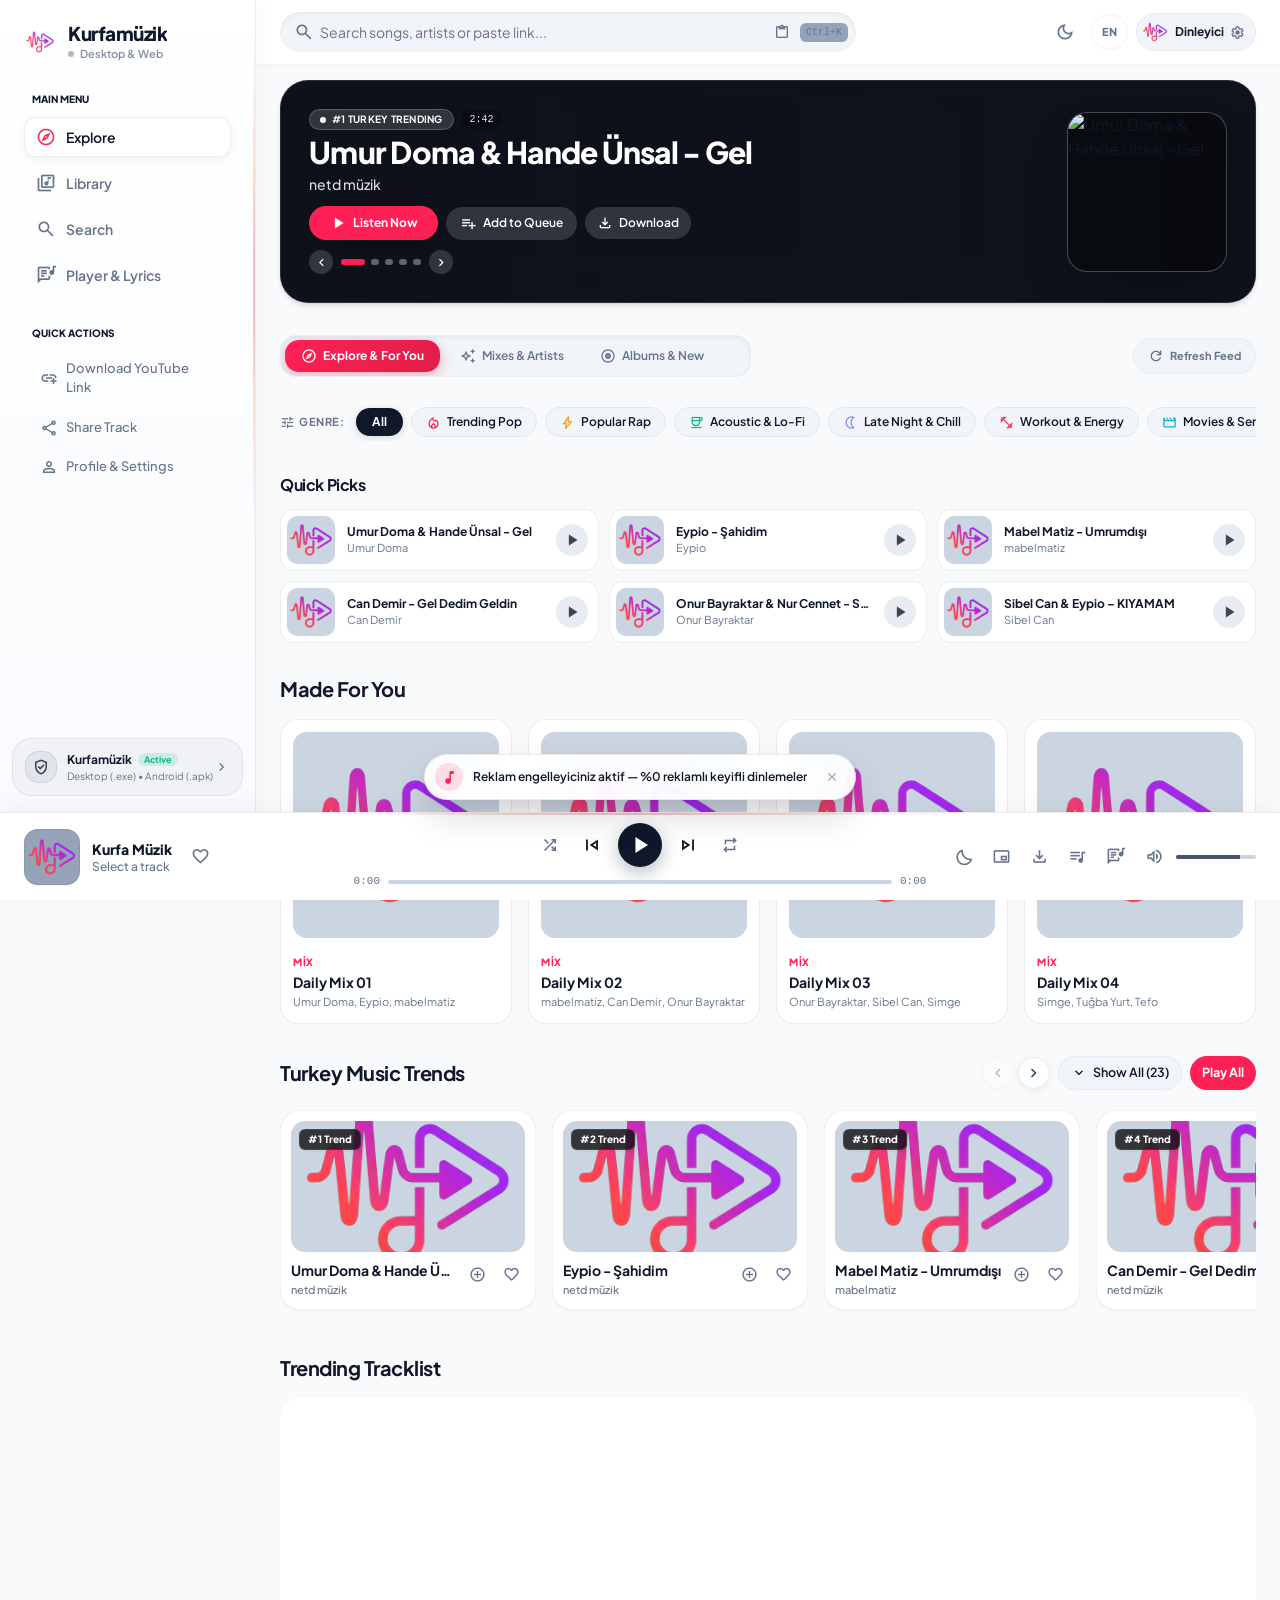
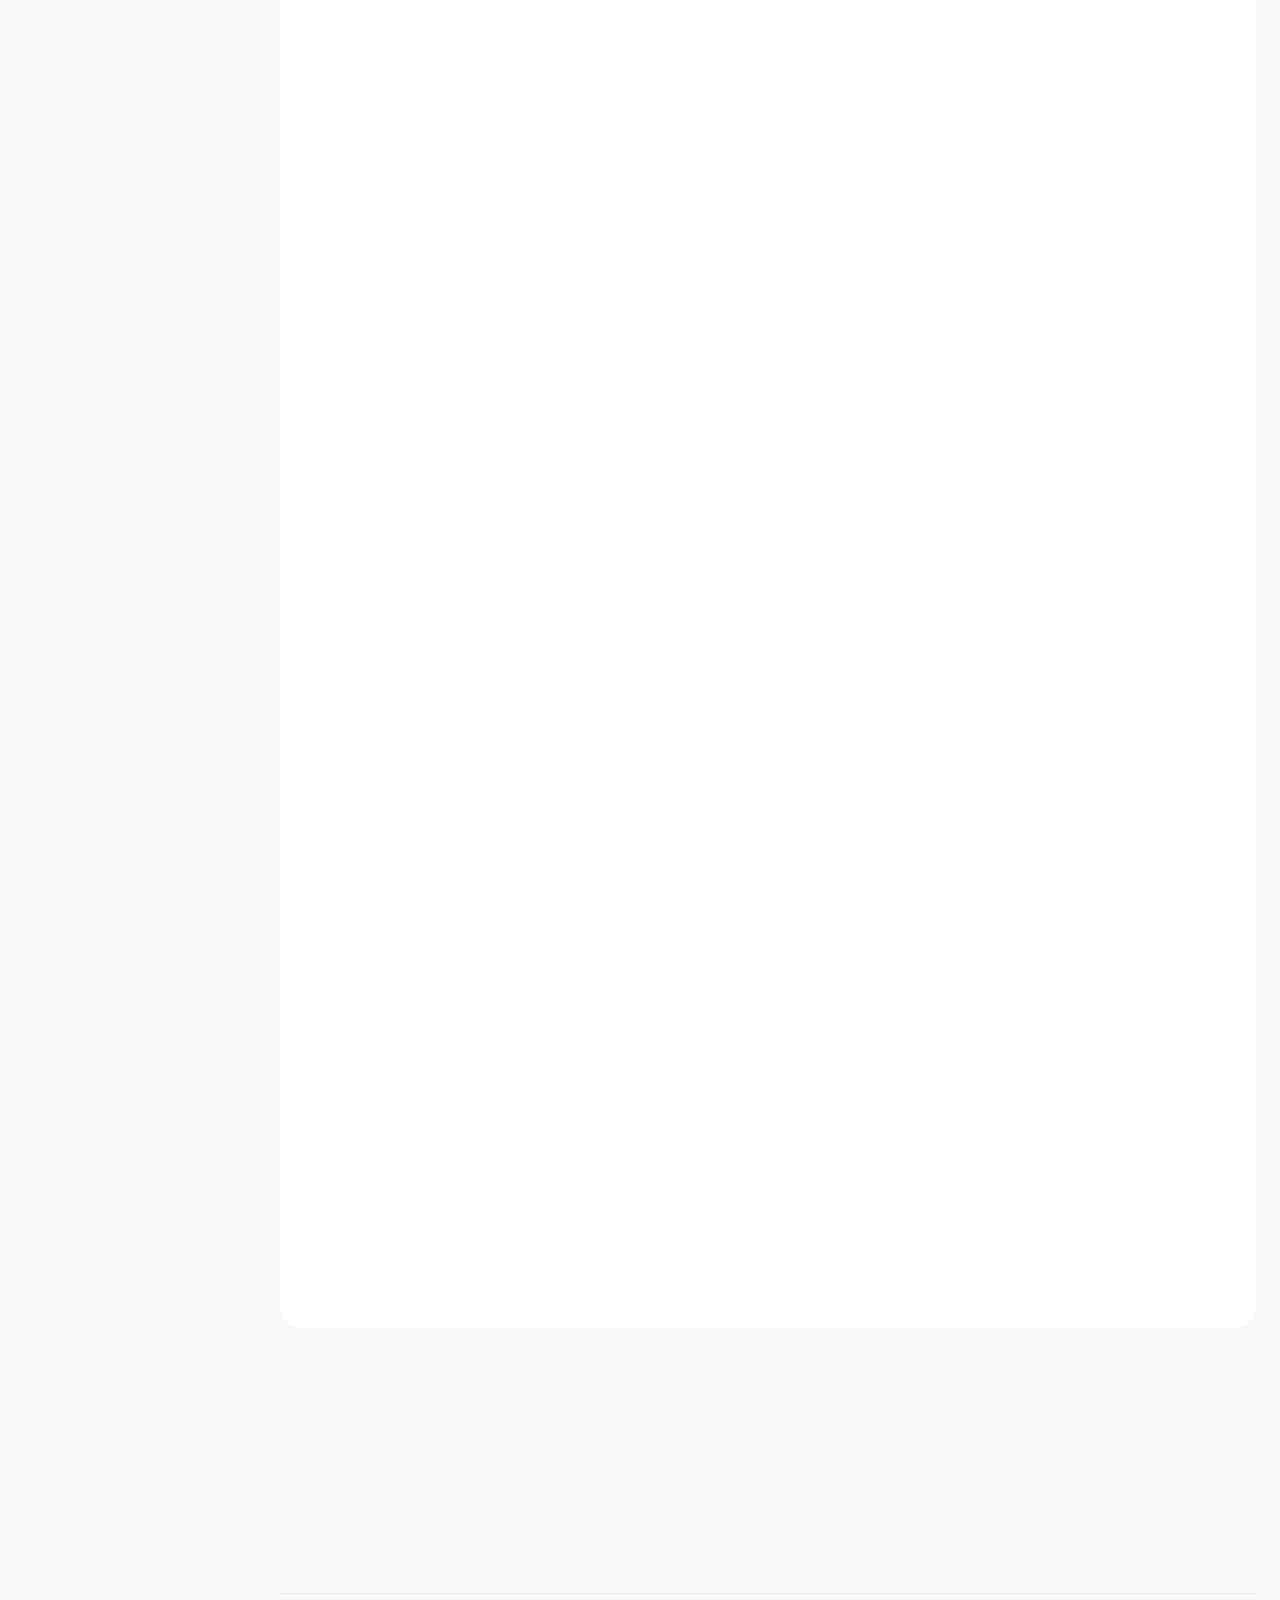
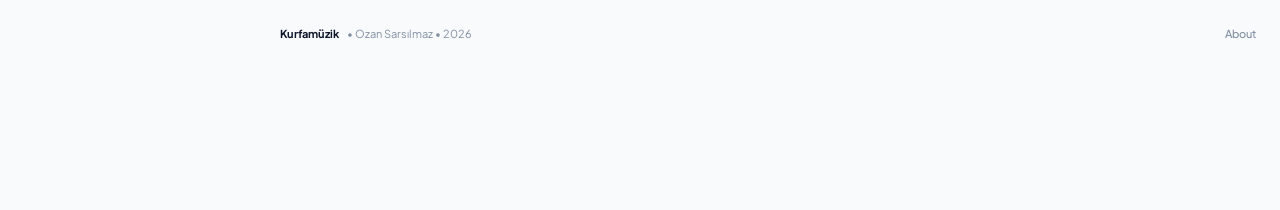
==== commit fd7e0ed6: "Improve desktop side panels layout, collapsible sidebar, resizers, and lyrics animations" ====
--- a/index.html
+++ b/index.html
@@ -145,7 +145,7 @@
     }
   </style>
   <link rel="stylesheet" href="./tailwind.min.css?v=20261120_v17">
-  <link rel="stylesheet" href="./style.min.css?v=af144633">
+  <link rel="stylesheet" href="./style.min.css?v=6c19d6c2">
   <script>
     (function() {
       var markReady = function() { document.documentElement.classList.add('icons-ready'); };
@@ -215,16 +215,21 @@
 
     <div class="p-space-lg relative z-10">
       
-      <!-- Brand Logo & Title -->
-      <div class="kurfa-sidebar-brand flex items-center gap-3 mb-space-lg cursor-pointer group" onclick="switchTab('kesfet')">
-        <img src="./kurfamuzik_logo_96.webp" alt="Kurfamüzik Logo" width="32" height="32" class="kurfa-brand-logo h-8 w-8 object-contain flex-shrink-0" onerror="this.onerror=null; this.src='./kurfamuzik_logo.png';">
-        <div class="flex flex-col min-w-0">
-          <span class="text-[19px] font-black tracking-tight text-on-surface leading-none">Kurfamüzik</span>
-          <div class="flex items-center gap-1.5 mt-1">
-            <span class="kurfa-brand-dot" aria-hidden="true"></span>
-            <span class="text-[11px] text-on-surface-variant font-semibold leading-tight opacity-80 truncate" data-i18n="nav.brand_sub">Masaüstü & Web</span>
-          </div>
-        </div>
+      <!-- Brand Logo & Title + Sidebar Collapse Toggle -->
+      <div class="kurfa-sidebar-brand flex items-center justify-between gap-2 mb-space-lg">
+        <div class="kurfa-sidebar-brand-click flex items-center gap-3 min-w-0 flex-1 cursor-pointer group" onclick="switchTab('kesfet')">
+          <img src="./kurfamuzik_logo_96.webp" alt="Kurfamüzik Logo" width="32" height="32" class="kurfa-brand-logo h-8 w-8 object-contain flex-shrink-0" onerror="this.onerror=null; this.src='./kurfamuzik_logo.png';">
+          <div class="kurfa-brand-text flex flex-col min-w-0">
+            <span class="text-[19px] font-black tracking-tight text-on-surface leading-none truncate">Kurfamüzik</span>
+            <div class="flex items-center gap-1.5 mt-1">
+              <span class="kurfa-brand-dot" aria-hidden="true"></span>
+              <span class="text-[11px] text-on-surface-variant font-semibold leading-tight opacity-80 truncate" data-i18n="nav.brand_sub">Masaüstü & Web</span>
+            </div>
+          </div>
+        </div>
+        <button type="button" id="btn-sidebar-collapse" onclick="toggleSidebarCollapse()" aria-label="Kenar Çubuğunu Daralt" title="Kenar Çubuğunu Daralt / Genişlet" class="kurfa-sidebar-collapse-btn hidden md:inline-flex items-center justify-center flex-shrink-0">
+          <span class="material-symbols-outlined text-[18px]" id="sidebar-collapse-icon" aria-hidden="true">left_panel_close</span>
+        </button>
       </div>
 
       <!-- Ana Menü: 4 Odak Sekme -->
@@ -298,7 +303,7 @@
   <div id="app-shell" class="md:pl-64 flex flex-col min-h-screen min-w-0 max-w-full">
     
     <!-- Top Header -->
-    <header class="fixed top-0 left-0 md:left-64 right-0 h-16 bg-surface-container-lowest/90 backdrop-blur-md z-30 shadow-[0_1px_8px_rgba(0,0,0,0.04)]">
+    <header id="desktop-top-header" class="fixed top-0 left-0 md:left-64 right-0 h-16 bg-surface-container-lowest/90 backdrop-blur-md z-30 shadow-[0_1px_8px_rgba(0,0,0,0.04)]">
       <div class="w-full h-full px-3 md:px-space-lg flex items-center justify-between gap-2 md:gap-space-md">
         
         <!-- Mobile Brand Title (Mobile Only) -->
@@ -1964,6 +1969,7 @@
   <!-- 6. QUEUE SIDE PANEL / MOBILE SHEET & DESKTOP LYRICS SIDE PANEL        -->
   <!-- ===================================================================== -->
   <div id="queue-drawer" class="kurfa-side-panel kurfa-queue-drawer fixed left-3 right-3 bottom-32 z-50 flex flex-col transform translate-y-8 opacity-0 pointer-events-none transition-all duration-300">
+    <div class="kurfa-panel-resizer hidden md:flex" data-resize-target="queue" role="separator" aria-orientation="vertical" title="Sürükleyerek genişliği ayarla"><span aria-hidden="true"></span></div>
     <div class="kurfa-side-panel-header">
       <div class="flex flex-col min-w-0">
         <div class="flex items-center gap-2 min-w-0">
@@ -2016,6 +2022,7 @@
 
   <!-- DESKTOP RIGHT LYRICS SIDE DRAWER (Dockable beside Queue or alone, never leaves current tab) -->
   <aside id="desktop-lyrics-drawer" aria-label="Şarkı Sözleri Paneli" class="kurfa-side-panel kurfa-lyrics-drawer hidden md:flex fixed right-3 z-50 flex-col transform translate-x-6 opacity-0 pointer-events-none transition-all duration-300">
+    <div class="kurfa-panel-resizer" data-resize-target="lyrics" role="separator" aria-orientation="vertical" title="Sürükleyerek genişliği ayarla"><span aria-hidden="true"></span></div>
     <div class="kurfa-side-panel-header kurfa-lyrics-drawer-head">
       <div class="flex items-center gap-2 min-w-0 flex-1">
         <span id="side-lyrics-status-label" class="text-[14px] font-extrabold tracking-tight text-on-surface truncate" data-i18n="player.lyrics_title">Şarkı sözleri</span>
@@ -2026,7 +2033,7 @@
           <span class="material-symbols-outlined text-[14px]" aria-hidden="true">tune</span>
           <span id="side-lyrics-offset-btn-val" class="font-mono text-[10.5px]">0.0s</span>
         </button>
-        <button type="button" id="btn-side-lyrics-share" onclick="openFullLyricsAndShare()" class="kurfa-side-close-btn hidden" title="Söz Kartı Paylaş" data-i18n-title="lyrics.share_btn">
+        <button type="button" id="btn-side-lyrics-share" onclick="toggleLyricsShareSelectMode('side')" class="kurfa-side-close-btn hidden" title="Söz Kartı Paylaş" data-i18n-title="lyrics.share_btn">
           <span class="material-symbols-outlined text-[16px]" aria-hidden="true">ios_share</span>
         </button>
         <button type="button" onclick="openFullStageFromLyricsDrawer()" class="kurfa-side-close-btn" title="Tam Stüdyo Görünümü">
@@ -2039,17 +2046,29 @@
     </div>
 
     <div id="side-lyrics-offset-controls" class="kurfa-lyrics-sync-capsule mx-3 mt-1 mb-1 hidden" title="Söz senkronizasyon ayarı">
-      <button type="button" class="kurfa-lyrics-sync-btn h-7 rounded-xl text-[11px] font-mono font-bold transition-colors active:scale-95" onclick="adjustLyricsOffset(-1.0)">-1s</button>
-      <button type="button" class="kurfa-lyrics-sync-btn h-7 rounded-xl text-[11px] font-mono font-bold transition-colors active:scale-95" onclick="adjustLyricsOffset(-0.5)">-0.5s</button>
-      <button type="button" class="h-7 rounded-xl bg-primary/12 hover:bg-primary/22 text-[11px] font-mono text-primary font-extrabold transition-colors active:scale-95" onclick="adjustLyricsOffset(0)">
+      <button type="button" class="kurfa-lyrics-sync-btn h-7 rounded-lg text-[11px] font-mono font-bold transition-colors active:scale-95" onclick="adjustLyricsOffset(-1.0)">-1s</button>
+      <button type="button" class="kurfa-lyrics-sync-btn h-7 rounded-lg text-[11px] font-mono font-bold transition-colors active:scale-95" onclick="adjustLyricsOffset(-0.5)">-0.5s</button>
+      <button type="button" class="kurfa-lyrics-sync-zero h-7 rounded-lg text-[11px] font-mono text-primary font-extrabold transition-colors active:scale-95" onclick="adjustLyricsOffset(0)">
         <span id="side-lyrics-offset-display">0.0s</span>
       </button>
-      <button type="button" class="kurfa-lyrics-sync-btn h-7 rounded-xl text-[11px] font-mono font-bold transition-colors active:scale-95" onclick="adjustLyricsOffset(0.5)">+0.5s</button>
-      <button type="button" class="kurfa-lyrics-sync-btn h-7 rounded-xl text-[11px] font-mono font-bold transition-colors active:scale-95" onclick="adjustLyricsOffset(1.0)">+1s</button>
-      <button type="button" class="kurfa-lyrics-sync-now h-7 rounded-xl bg-primary hover:bg-primary/90 text-on-primary text-[11px] font-bold transition-all flex items-center justify-center gap-1 active:scale-95 px-2 whitespace-nowrap" onclick="syncActiveLineToPlayback()">
+      <button type="button" class="kurfa-lyrics-sync-btn h-7 rounded-lg text-[11px] font-mono font-bold transition-colors active:scale-95" onclick="adjustLyricsOffset(0.5)">+0.5s</button>
+      <button type="button" class="kurfa-lyrics-sync-btn h-7 rounded-lg text-[11px] font-mono font-bold transition-colors active:scale-95" onclick="adjustLyricsOffset(1.0)">+1s</button>
+      <button type="button" class="kurfa-lyrics-sync-now h-7 rounded-lg text-[11px] font-bold transition-all flex items-center justify-center gap-1 active:scale-95 px-2.5 whitespace-nowrap" onclick="syncActiveLineToPlayback()">
         <span class="material-symbols-outlined text-[13px]" aria-hidden="true">sync</span>
         <span data-i18n="player.lyrics_sync_btn">Eşitle</span>
       </button>
+    </div>
+
+    <!-- In-Drawer Share Selection Toolbar (Never leaves current tab) -->
+    <div id="side-lyrics-share-toolbar" class="hidden mx-3 mt-1 mb-1 items-center justify-between gap-2 px-3 py-2 rounded-xl bg-primary/10 border border-primary/25 text-xs">
+      <span class="text-[11px] font-semibold text-on-surface truncate" data-i18n="lyrics.select_lines_hint">1-4 satır seçin</span>
+      <div class="flex items-center gap-1.5 flex-shrink-0">
+        <button type="button" onclick="openLyricsShareModal()" class="h-6 px-2.5 rounded-full bg-primary text-on-primary text-[11px] font-bold flex items-center gap-1 active:scale-95 transition-all">
+          <span class="material-symbols-outlined text-[13px]">image</span>
+          <span id="side-lyrics-share-count-label" data-i18n="lyrics.create_card">Kart Oluştur</span>
+        </button>
+        <button type="button" onclick="cancelLyricsShareSelectMode()" class="h-6 px-2 rounded-full bg-surface-container text-on-surface-variant text-[11px] font-semibold hover:text-on-surface" data-i18n="cpl.cancel">İptal</button>
+      </div>
     </div>
 
     <div class="relative flex-1 min-h-0 flex flex-col">
@@ -3320,6 +3339,6 @@
   </div>
 
   <!-- Scripts (Deferred & minified; YouTube IFrame API loads lazily on demand) -->
-  <script defer fetchpriority="high" src="./app.min.js?v=211652da"></script>
+  <script defer fetchpriority="high" src="./app.min.js?v=940e6569"></script>
 </body>
 </html>
--- a/style.min.css
+++ b/style.min.css
@@ -1 +1 @@
-:root{--kurfa-primary: #ff2056;--kurfa-primary-hover: #ff3b6d;--kurfa-primary-glow: rgba(255, 32, 86, .35);--kurfa-secondary: #6366f1;--kurfa-cyan: #06b6d4;--kurfa-bg-light: #f8fafc;--kurfa-surface-light: #ffffff;--kurfa-bg-dark: #0c101a;--kurfa-surface-dark: #101624;--kurfa-surface-card: #151d2e;--kurfa-border-dark: rgba(255, 255, 255, .06);--kurfa-border-light: rgba(0, 0, 0, .08);--mobile-nav-height: 62px;--ambient-rgb: 255, 32, 86}html{width:100%;max-width:100%;overflow-x:clip;margin:0;padding:0;scroll-behavior:smooth;-webkit-text-size-adjust:100%;color-scheme:light;background-color:var(--kurfa-bg-light)!important;color:#0f172a}html.dark-mode{color-scheme:dark;background-color:var(--kurfa-bg-dark)!important;color:#f1f5f9}body{position:relative;width:100%;max-width:100%;overflow-x:clip;margin:0;padding:0;min-height:100vh;min-height:100dvh;font-family:Plus Jakarta Sans,system-ui,-apple-system,sans-serif;background-color:var(--kurfa-bg-light)!important;color:#0f172a;-webkit-font-smoothing:antialiased;-moz-osx-font-smoothing:grayscale;-webkit-overflow-scrolling:touch}html:not(.dark-mode) body:not(.dark-mode) main,html:not(.dark-mode) body:not(.dark-mode) #app-shell,html:not(.dark-mode) body:not(.dark-mode) .bg-background{background-color:var(--kurfa-bg-light)!important;color:#0f172a}body:before,#player-liquid-bg{display:none!important;opacity:0!important}#app-shell,main,.view-tab,.view-tab>section,.view-tab>div{min-width:0;max-width:100%}main{position:relative;z-index:1;background-color:var(--kurfa-bg-light);overflow-x:clip}*{-webkit-tap-highlight-color:transparent;box-sizing:border-box}html,body,main,.view-tab,section,#home-tracklist-table,#playlist-tracks-table,#favorites-list-table,#custom-playlist-tracks-table,#spotify-playlist-tracks-table,#artist-tracks-container,#search-results-list{touch-action:pan-y pinch-zoom;-webkit-overflow-scrolling:touch}#home-tracklist-table>div,#playlist-tracks-table>div,#favorites-list-table>div,#custom-playlist-tracks-table>div,#spotify-playlist-tracks-table>div,#artist-tracks-container>div,#search-results-list>div,.track-row{touch-action:pan-y pinch-zoom!important}.overflow-x-auto{touch-action:pan-x pan-y!important;-webkit-overflow-scrolling:touch}html,body,main,aside,#app-shell,#karaoke-lyrics-box,#lyrics-container,#lyrics-scroll,#deck-lyrics-lines,#profile-modal-card,#settings-tab-nav,#settings-content-panel,#queue-drawer-list,.overflow-x-auto,.overflow-y-auto,.scrollbar-none,.scrollbar-thin{-ms-overflow-style:none!important;scrollbar-width:none!important}::-webkit-scrollbar,.scrollbar-none::-webkit-scrollbar,.scrollbar-thin::-webkit-scrollbar,#karaoke-lyrics-box::-webkit-scrollbar,#lyrics-container::-webkit-scrollbar,#lyrics-scroll::-webkit-scrollbar,#profile-modal-card::-webkit-scrollbar,#settings-tab-nav::-webkit-scrollbar,#settings-content-panel::-webkit-scrollbar,aside::-webkit-scrollbar,main::-webkit-scrollbar,.overflow-x-auto::-webkit-scrollbar,.overflow-y-auto::-webkit-scrollbar{display:none!important;width:0!important;height:0!important;background:transparent!important}#karaoke-lyrics-box,#lyrics-container,#lyrics-scroll{overflow-x:hidden!important;overflow-y:auto;overscroll-behavior-y:contain}#deck-lyrics-lines{overflow-x:hidden!important;max-width:100%}.text-error{color:#ef4444}.hover\:text-error:hover{color:#dc2626}.material-symbols-outlined{font-variation-settings:"FILL" 0,"wght" 400,"GRAD" 0,"opsz" 24;vertical-align:middle;display:inline-block;line-height:1;text-transform:none;letter-spacing:normal;word-wrap:normal;white-space:nowrap;direction:ltr;-webkit-font-smoothing:antialiased}.material-symbols-outlined.filled{font-variation-settings:"FILL" 1,"wght" 500,"GRAD" 0,"opsz" 24}.material-symbols-outlined.hidden{display:none!important}@keyframes spin-slow{0%{transform:rotate(0)}to{transform:rotate(360deg)}}.animate-spin-slow{animation:spin-slow 14s linear infinite;will-change:transform}.paused-animation,body.kurfa-bg-idle .animate-spin-slow{animation-play-state:paused!important}@media(prefers-reduced-motion:reduce){.animate-spin-slow,.animate-pulse,.animate-ping{animation:none!important}}#home-tracklist-table>div,#search-results-list>div,#playlist-tracks-table>div,#favorites-list-table>div,#custom-playlist-tracks-table>div,#spotify-playlist-tracks-table>div,#artist-tracks-container>div,#device-audio-list>div{content-visibility:auto;contain-intrinsic-size:auto 64px}.seek-track{cursor:pointer;position:relative;touch-action:none}.seek-track .seek-knob{opacity:0;transform:translate(-50%,-50%) scale(.7);transition:opacity .15s,transform .15s cubic-bezier(.34,1.56,.64,1);box-shadow:0 0 10px #ff2056a6}.seek-track:hover .seek-knob,.seek-track.dragging .seek-knob{opacity:1;transform:translate(-50%,-50%) scale(1)}.vol-track{cursor:pointer;position:relative;touch-action:none}.vol-track .vol-knob{opacity:0;transform:translate(-50%,-50%) scale(.7);transition:opacity .15s,transform .15s cubic-bezier(.34,1.56,.64,1);box-shadow:0 0 8px #ff205680}.vol-track:hover .vol-knob,.vol-track.dragging .vol-knob{opacity:1;transform:translate(-50%,-50%) scale(1)}.nav-item{transition:all .2s cubic-bezier(.2,.8,.2,1)}.nav-item.active{background:linear-gradient(135deg,var(--kurfa-primary),#e11d48)!important;color:#fff!important;font-weight:600;box-shadow:0 4px 16px var(--kurfa-primary-glow)}.nav-item.active .material-symbols-outlined{color:#fff!important}.mobile-nav-item{transition:all .2s ease}.mobile-nav-item.active{color:var(--kurfa-primary)!important}.mobile-nav-item.active .material-symbols-outlined{font-variation-settings:"FILL" 1,"wght" 600,"GRAD" 0,"opsz" 24;color:var(--kurfa-primary)!important}.view-tab{display:none!important;content-visibility:hidden!important;pointer-events:none!important;contain:strict!important}.view-tab.active{display:flex!important;content-visibility:visible!important;pointer-events:auto!important;contain:none!important;animation:tabFadeIn .22s cubic-bezier(.16,1,.3,1)}.view-suspended{display:none!important;content-visibility:hidden!important;pointer-events:none!important;contain:strict!important}@keyframes tabFadeIn{0%{opacity:0;transform:translateY(6px)}to{opacity:1;transform:translateY(0)}}#kurfa-floating-pip{--pip-rgb: 244, 63, 94;z-index:1010!important;display:block;width:284px;height:284px;border-radius:22px;overflow:hidden;background:#101420;border:1px solid rgba(255,255,255,.14);box-shadow:0 24px 54px -12px #000000ad,0 0 0 1px rgba(var(--pip-rgb),.18),inset 0 1px #ffffff29;opacity:1;scale:1;translate:0 0;transition:display,opacity .24s cubic-bezier(.22,1,.36,1),scale .26s cubic-bezier(.22,1,.36,1),translate .26s cubic-bezier(.22,1,.36,1),width .28s cubic-bezier(.22,1,.36,1),height .28s cubic-bezier(.22,1,.36,1),border-radius .26s ease;transition-behavior:allow-discrete}@starting-style{#kurfa-floating-pip{opacity:0;scale:.88;translate:0 14px}}#kurfa-floating-pip:where([hidden],[data-closing]){opacity:0;scale:.88;translate:0 14px;pointer-events:none}#kurfa-floating-pip[hidden]{display:none!important}@media(prefers-reduced-motion:reduce){#kurfa-floating-pip{scale:1;translate:none;transition-duration:.1s}@starting-style{#kurfa-floating-pip{scale:1;translate:none}}#kurfa-floating-pip:where([hidden],[data-closing]){scale:1;translate:none}}#kurfa-floating-pip[data-mode=compact]{width:408px;height:108px;border-radius:20px}.kurfa-pip-topbar{position:absolute;top:0;left:0;right:0;z-index:30;display:flex;align-items:center;justify-content:flex-end;padding:10px 10px 6px;cursor:grab;opacity:0;transition:opacity .2s ease}#kurfa-floating-pip:hover .kurfa-pip-topbar,#kurfa-floating-pip.is-vol-active .kurfa-pip-topbar,#kurfa-floating-pip:focus-within .kurfa-pip-topbar,#kurfa-floating-pip[data-mode=compact] .kurfa-pip-topbar{opacity:1}#kurfa-floating-pip[data-mode=compact] .kurfa-pip-topbar{padding:8px 10px 4px;justify-content:flex-end}.kurfa-pip-brand-pill{display:inline-flex;align-items:center;gap:6px;padding:3px 9px;border-radius:9999px;background:#0c101cb8;backdrop-filter:blur(12px);-webkit-backdrop-filter:blur(12px);border:1px solid rgba(255,255,255,.14);font-size:9.5px;font-weight:800;letter-spacing:.08em;color:#ffffffeb}.kurfa-pip-live-dot{width:6px;height:6px;border-radius:9999px;background:rgb(var(--pip-rgb));box-shadow:0 0 8px rgba(var(--pip-rgb),.9)}.kurfa-pip-win-actions{display:flex;align-items:center;gap:4px}.kurfa-pip-icon-btn{width:24px;height:24px;border-radius:9999px;border:0;background:#0a0e1870;backdrop-filter:blur(10px);color:#ffffffe0;display:inline-flex;align-items:center;justify-content:center;cursor:pointer;transition:background-color .15s ease,color .15s ease,transform .14s ease}.kurfa-pip-icon-btn:hover{background:#fff3;color:#fff;transform:scale(1.06)}.kurfa-pip-close-btn:hover{background:#f43f5ed9}.kurfa-pip-art-wrap{position:absolute;inset:0;overflow:hidden;background:#141927;transition:all .28s cubic-bezier(.22,1,.36,1)}#kurfa-floating-pip[data-mode=compact] .kurfa-pip-art-wrap{inset:14px auto auto 14px;z-index:15;width:72px;height:72px;border-radius:14px;box-shadow:0 8px 20px #0000007a;border:1px solid rgba(255,255,255,.14)}.kurfa-pip-cover-img{width:100%;height:100%;object-fit:cover;transform:scale(1.22);transition:transform .3s ease,filter .25s ease}#kurfa-floating-pip:hover .kurfa-pip-cover-img,#kurfa-floating-pip.is-vol-active .kurfa-pip-cover-img{filter:blur(8px) brightness(.75);transform:scale(1.3)}#kurfa-floating-pip[data-mode=compact] .kurfa-pip-cover-img,#kurfa-floating-pip[data-mode=compact]:hover .kurfa-pip-cover-img,#kurfa-floating-pip[data-mode=compact].is-vol-active .kurfa-pip-cover-img{filter:none;transform:scale(1.04)}.kurfa-pip-scrim{position:absolute;inset:0;z-index:5;pointer-events:none;background:radial-gradient(220px 180px at 18% 25%,rgba(var(--pip-rgb),.28),transparent 72%),linear-gradient(180deg,#0a0d167a,#0a0d16db);opacity:0;transition:opacity .22s ease}#kurfa-floating-pip:hover .kurfa-pip-scrim,#kurfa-floating-pip.is-vol-active .kurfa-pip-scrim,#kurfa-floating-pip:focus-within .kurfa-pip-scrim{opacity:1}#kurfa-floating-pip[data-mode=compact] .kurfa-pip-scrim{opacity:1;background:radial-gradient(240px 160px at 12% 30%,rgba(var(--pip-rgb),.24),transparent 70%),linear-gradient(135deg,#0f131ff5,#141927fa)}.kurfa-pip-hud{position:absolute;inset:0;z-index:20;display:flex;flex-direction:column;justify-content:flex-end;padding:40px 14px 12px;gap:8px;opacity:0;transition:opacity .2s ease}#kurfa-floating-pip:hover .kurfa-pip-hud,#kurfa-floating-pip.is-vol-active .kurfa-pip-hud,#kurfa-floating-pip:focus-within .kurfa-pip-hud,#kurfa-floating-pip[data-mode=compact] .kurfa-pip-hud{opacity:1}.kurfa-pip-meta{display:flex;flex-direction:column;align-items:center;text-align:center;min-width:0;margin-bottom:auto;margin-top:28px}.kurfa-pip-title{font-size:14px;font-weight:800;color:#fff;max-width:100%;white-space:nowrap;overflow:hidden;text-overflow:ellipsis}.kurfa-pip-artist{font-size:11.5px;color:#e2e8f0c7;max-width:100%;white-space:nowrap;overflow:hidden;text-overflow:ellipsis;margin-top:2px}.kurfa-pip-controls{display:flex;align-items:center;justify-content:center;gap:14px;margin-bottom:12px}.kurfa-pip-hide-cover{display:none!important}.kurfa-pip-ctrl-btn{width:30px;height:30px;border-radius:9999px;border:0;background:#ffffff1f;color:#fff;display:inline-flex;align-items:center;justify-content:center;cursor:pointer;transition:background-color .15s ease,transform .14s ease}.kurfa-pip-ctrl-btn:hover{background:#ffffff3d;transform:scale(1.07)}.kurfa-pip-play-btn{width:48px;height:48px;border-radius:9999px;border:1px solid rgba(255,255,255,.6);background:linear-gradient(180deg,#fff,#e5ebf6);color:#101420;display:inline-flex;align-items:center;justify-content:center;box-shadow:0 8px 22px #0000006b,0 0 14px rgba(var(--pip-rgb),.35);cursor:pointer;transition:transform .16s cubic-bezier(.22,1,.36,1)}.kurfa-pip-play-btn:hover{transform:scale(1.08)}.kurfa-pip-bottom-row{display:flex;align-items:center;justify-content:space-between;gap:6px}.kurfa-pip-vol-group{display:inline-flex;align-items:center;gap:4px}.kurfa-pip-vol-group .kurfa-pip-ctrl-btn{width:26px;height:26px;background:transparent}.kurfa-pip-vol-group .kurfa-pip-ctrl-btn:hover{background:#ffffff29}.kurfa-pip-vol-expand{display:inline-flex;align-items:center;gap:6px;width:0;height:26px;opacity:0;overflow:hidden;padding:0;border-radius:9999px;background:#ffffff14;backdrop-filter:blur(12px);-webkit-backdrop-filter:blur(12px);border:0;transition:width .24s cubic-bezier(.22,1,.36,1),opacity .18s ease,padding .2s ease}.kurfa-pip-vol-group:hover .kurfa-pip-vol-expand,.kurfa-pip-vol-group:focus-within .kurfa-pip-vol-expand,#kurfa-floating-pip.is-vol-active .kurfa-pip-vol-expand{width:106px;opacity:1;padding:0 9px}.kurfa-pip-vol-range{--slider-track-size: 3.5px;--slider-thumb-size: 10px;--slider-track-radius: 999px;--slider-thumb-radius: 50%;--slider-track-color: rgba(255, 255, 255, .24);--slider-fill-color: rgb(var(--pip-rgb, 244, 63, 94));--slider-thumb-color: #ffffff;--attr-min: 0;--attr-max: 100;--control-value: 80;--slider-progress: calc((var(--control-value) - var(--attr-min)) / (var(--attr-max) - var(--attr-min)) * 100%);appearance:none;-webkit-appearance:none;inline-size:62px;block-size:22px;margin:0;padding:0;border:0;background:transparent!important;cursor:pointer}.kurfa-pip-vol-range:focus-visible{outline:2px solid #ffffff;outline-offset:2px;border-radius:999px}.kurfa-pip-vol-range::-webkit-slider-runnable-track{block-size:var(--slider-track-size);border:0;border-radius:var(--slider-track-radius);background:linear-gradient(to right,var(--slider-fill-color) var(--slider-progress),var(--slider-track-color) var(--slider-progress))}.kurfa-pip-vol-range::-webkit-slider-thumb{-webkit-appearance:none;appearance:none;inline-size:var(--slider-thumb-size);block-size:var(--slider-thumb-size);margin-block-start:calc((var(--slider-track-size) - var(--slider-thumb-size)) / 2);border:0;border-radius:var(--slider-thumb-radius);background:var(--slider-thumb-color);box-shadow:0 0 6px rgba(var(--pip-rgb, 244, 63, 94),.75)}.kurfa-pip-vol-range::-moz-range-track{block-size:var(--slider-track-size);border:0;border-radius:var(--slider-track-radius);background:var(--slider-track-color)}.kurfa-pip-vol-range::-moz-range-progress{block-size:var(--slider-track-size);border-radius:var(--slider-track-radius);background:var(--slider-fill-color)}.kurfa-pip-vol-range::-moz-range-thumb{inline-size:var(--slider-thumb-size);block-size:var(--slider-thumb-size);border:0;border-radius:var(--slider-thumb-radius);background:var(--slider-thumb-color)}.kurfa-pip-vol-pct{font-size:9.5px;font-weight:700;font-variant-numeric:tabular-nums;color:#ffffffb8;min-width:24px;text-align:right}.kurfa-pip-times{display:inline-flex;align-items:center;gap:3px;font-size:10px;font-weight:600;font-variant-numeric:tabular-nums;color:#e2e8f0c7;transition:opacity .16s ease}.kurfa-pip-seek-track{position:relative;width:100%;height:4px;border-radius:9999px;background:#ffffff38;cursor:pointer;overflow:hidden;transition:height .15s ease}.kurfa-pip-seek-track:hover{height:6px}.kurfa-pip-seek-fill{height:100%;border-radius:9999px;background:linear-gradient(90deg,rgba(var(--pip-rgb),.85),#fff);transition:width .12s linear}.kurfa-pip-hairline-track{position:absolute;left:14px;right:14px;bottom:8px;height:2.5px;border-radius:9999px;background:#ffffff38;z-index:10;overflow:hidden;pointer-events:none;transition:opacity .18s ease}.kurfa-pip-hairline-fill{height:100%;border-radius:9999px;background:rgb(var(--pip-rgb));transition:width .15s linear}#kurfa-floating-pip:hover .kurfa-pip-hairline-track,#kurfa-floating-pip.is-vol-active .kurfa-pip-hairline-track,#kurfa-floating-pip[data-mode=compact] .kurfa-pip-hairline-track{opacity:0}#kurfa-floating-pip[data-mode=compact] .kurfa-pip-hud{padding:12px 16px 18px 98px;justify-content:space-between;gap:0}#kurfa-floating-pip[data-mode=compact] .kurfa-pip-meta{align-items:flex-start;text-align:left;margin-top:0;margin-bottom:2px;padding-right:108px}#kurfa-floating-pip[data-mode=compact] .kurfa-pip-title{font-size:13px}#kurfa-floating-pip[data-mode=compact] .kurfa-pip-artist{font-size:11px;margin-top:1px}#kurfa-floating-pip[data-mode=compact] .kurfa-pip-controls{justify-content:flex-start;gap:4px;margin:0;height:32px;position:relative;z-index:25}#kurfa-floating-pip[data-mode=compact] .kurfa-pip-hide-cover{display:inline-flex!important}#kurfa-floating-pip[data-mode=compact] .kurfa-pip-ctrl-btn{width:26px;height:26px;background:transparent}#kurfa-floating-pip[data-mode=compact] .kurfa-pip-play-btn{width:32px;height:32px;box-shadow:0 4px 12px #00000059}#kurfa-floating-pip[data-mode=compact] .kurfa-pip-play-btn .material-symbols-outlined{font-size:19px!important}#kurfa-floating-pip[data-mode=compact] .kurfa-pip-bottom-row{position:absolute;left:256px;right:16px;bottom:18px;height:30px;align-items:center;justify-content:flex-end;z-index:26}#kurfa-floating-pip[data-mode=compact] .kurfa-pip-vol-group:hover .kurfa-pip-vol-expand,#kurfa-floating-pip[data-mode=compact] .kurfa-pip-vol-group:focus-within .kurfa-pip-vol-expand,#kurfa-floating-pip[data-mode=compact].is-vol-active .kurfa-pip-vol-expand{width:88px;padding:0 8px}#kurfa-floating-pip[data-mode=compact] .kurfa-pip-vol-range{inline-size:44px}#kurfa-floating-pip[data-mode=compact] .kurfa-pip-vol-group:hover+.kurfa-pip-times,#kurfa-floating-pip[data-mode=compact].is-vol-active .kurfa-pip-times{display:none}#kurfa-floating-pip[data-mode=compact] .kurfa-pip-seek-track{position:absolute;left:14px;right:14px;bottom:8px;width:auto;height:3px}#mobile-download-banner{top:calc(4rem + env(safe-area-inset-top,0px));z-index:1020!important;background-color:#fffffff2}#active-download-pill{bottom:6rem;z-index:1005!important;background-color:#e2e8f0f2}#player-inline-download-status{background-color:#e2e8f0e6}#queue-drawer{z-index:1030!important}#downloader-modal,#share-modal,#profile-modal,#add-to-playlist-modal,#device-picker-modal,#app-install-modal,#google-account-chooser-modal,#ad-warning-modal{z-index:1050!important}#create-playlist-modal{z-index:1060!important}#desktop-update-modal{z-index:1070!important}.kurfa-toast{position:fixed;bottom:calc(6.25rem + env(safe-area-inset-bottom,0px));left:50%;transform:translate(-50%) translateY(24px) scale(.92);background:#fffffff0;color:#0f172a;padding:8px 16px 8px 10px;border-radius:9999px;font-size:13px;font-weight:600;box-shadow:0 16px 36px #00000024,0 4px 12px #0000000f;border:1px solid rgba(0,0,0,.08);backdrop-filter:blur(24px) saturate(180%);-webkit-backdrop-filter:blur(24px) saturate(180%);z-index:1100!important;opacity:0;pointer-events:none;transition:transform .36s cubic-bezier(.16,1,.3,1),opacity .28s ease,box-shadow .25s ease;display:flex;align-items:center;gap:10px;max-width:min(92vw,440px);cursor:pointer;user-select:none}.kurfa-toast.show{transform:translate(-50%) translateY(0) scale(1);opacity:1;pointer-events:auto}.kurfa-toast:hover{transform:translate(-50%) translateY(2px) scale(1.02);box-shadow:0 20px 44px #0000002e,0 6px 16px #00000014}.kurfa-toast:active{transform:translate(-50%) translateY(3px) scale(.97)}@media(max-width:768px){.kurfa-toast{bottom:calc(8.75rem + env(safe-area-inset-bottom,0px))}}progress.kurfa-progress{appearance:none;-webkit-appearance:none;width:100%;height:.5rem;border:0;border-radius:9999px;overflow:clip;background-color:#94a3b838;color:var(--kurfa-primary)}progress.kurfa-progress::-webkit-progress-bar{background-color:#94a3b838;border-radius:9999px}progress.kurfa-progress::-webkit-progress-value{background:linear-gradient(90deg,var(--kurfa-primary),#ec4899);border-radius:9999px;transition:width .2s ease}progress.kurfa-progress::-moz-progress-bar{background:linear-gradient(90deg,var(--kurfa-primary),#ec4899);border-radius:9999px}body.dark-mode progress.kurfa-progress{background-color:#ffffff1f}body.dark-mode progress.kurfa-progress::-webkit-progress-bar{background-color:#ffffff1f}.lyric-line,.lyrics-line{transition:color .22s ease,background-color .22s ease,opacity .22s ease,transform .24s cubic-bezier(.22,1,.36,1);cursor:pointer;scroll-margin:72px 0;padding:10px 14px;border-radius:14px;line-height:1.5;font-weight:700;font-size:1.06rem;color:#0f172a61;background:transparent;border:none!important;outline:none!important;box-shadow:none!important;min-width:0;max-width:100%;word-break:break-word;transform:translateZ(0);transform-origin:left center}@media(min-width:768px){.lyric-line,.lyrics-line{font-size:1.15rem;padding:11px 16px}}.lyric-line:focus,.lyric-line:focus-visible,.lyrics-line:focus,.lyrics-line:focus-visible{outline:none!important;border:none!important;box-shadow:none!important}.lyric-line:hover,.lyrics-line:hover{color:#0f172acc;background-color:#0f172a0b;border:none!important}.lyric-line.active,.lyric-line.active-lyric,.lyrics-line.active{color:#0f172a!important;background:transparent!important;border:none!important;outline:none!important;box-shadow:none!important;font-weight:800;transform:translateZ(0) scale(1.025);transform-origin:left center;will-change:transform}.lyric-line.active:hover,.lyric-line.active-lyric:hover,.lyrics-line.active:hover{background:#0f172a0a!important}.lyric-duet-right,.lyric-duet-right.active{transform-origin:right center}.lyric-duet-center,.lyric-duet-center.active{transform-origin:center center}body.dark-mode .lyric-line,body.dark-mode .lyrics-line{color:#ffffff61;background:transparent;border:none!important}body.dark-mode .lyric-line:hover,body.dark-mode .lyrics-line:hover{color:#ffffffd9;background-color:#ffffff0a;border:none!important}body.dark-mode .lyric-line.active,body.dark-mode .lyric-line.active-lyric,body.dark-mode .lyrics-line.active{color:#fff!important;background:transparent!important;border:none!important;outline:none!important;box-shadow:none!important;text-shadow:0 0 12px rgba(255,255,255,.22)}body.dark-mode .lyric-line.active:hover,body.dark-mode .lyric-line.active-lyric:hover,body.dark-mode .lyrics-line.active:hover{background:#ffffff0a!important}.lyric-words-wrap{display:flex;flex-wrap:wrap;align-items:baseline;gap:.24em;min-width:0}.lyric-duet-right .lyric-words-wrap{justify-content:flex-end}.lyric-duet-center .lyric-words-wrap{justify-content:center}.lyric-word{display:inline-block;--word-progress: 0%;transform:translateZ(0)}.lyric-line.active .lyric-word{color:#0f172a5c}body.dark-mode .lyric-line.active .lyric-word{color:#fff6}.lyric-line.active .lyric-word.word-sung{color:#0f172a}body.dark-mode .lyric-line.active .lyric-word.word-sung{color:#fff}.lyric-line.active .lyric-word.word-active{background-image:linear-gradient(90deg,#0f172a 0% 44%,#0f172a5c 56% 100%);background-size:230% 100%;background-position:calc(100% - var(--word-progress, 0%)) 0%;background-repeat:no-repeat;-webkit-background-clip:text;background-clip:text;-webkit-text-fill-color:transparent;color:transparent;text-shadow:none!important;will-change:background-position}body.dark-mode .lyric-line.active .lyric-word.word-active{background-image:linear-gradient(90deg,#fff 0% 44%,#fff6 56% 100%);background-size:230% 100%;background-position:calc(100% - var(--word-progress, 0%)) 0%;background-repeat:no-repeat;-webkit-background-clip:text;background-clip:text;-webkit-text-fill-color:transparent;color:transparent;text-shadow:none!important;will-change:background-position}.lyric-duet-left{text-align:left;padding-right:12%}.lyric-duet-right{text-align:right;padding-left:12%}.lyric-duet-right>.flex{flex-direction:row-reverse}.lyric-duet-center{text-align:center}.lyric-bg-vocal{display:block;margin-top:3px;font-size:.78em;font-weight:600;font-style:italic;opacity:.58;transform:scale(.97);transform-origin:left center;transition:opacity .25s ease,transform .25s ease}.lyric-duet-right .lyric-bg-vocal{transform-origin:right center}.lyric-line.active .lyric-bg-vocal{opacity:.88;transform:scale(1)}@keyframes kurfaBreathDot{0%,to{opacity:.32;transform:scale(.84)}50%{opacity:1;transform:scale(1.16)}}.lyric-interlude{display:none!important;align-items:center;gap:6px;padding:6px 14px!important;margin:2px 0;border-radius:9999px!important;background:#0f172a0d!important;color:var(--kurfa-primary)!important;align-self:flex-start;border:none!important;transform:none!important;transition:opacity .25s ease,transform .25s ease}body.dark-mode .lyric-interlude{background:#ffffff12!important}.lyric-interlude.active{display:inline-flex!important;background:#ff205624!important;color:var(--kurfa-primary)!important;transform:scale(1.04)!important}body.dark-mode .lyric-interlude.active{background:#ff205633!important;color:#ff5c8a!important}.lyric-interlude span{width:7px;height:7px;border-radius:9999px;background:currentColor;display:inline-block;animation:kurfaBreathDot 1.6s ease-in-out infinite}.lyric-interlude span:nth-child(2){animation-delay:.24s}.lyric-interlude span:nth-child(3){animation-delay:.48s}.lyrics-share-selecting .lyric-line{border:1px dashed rgba(100,116,139,.28)!important}.lyric-line.lyric-selected{background:#ff205624!important;border:1.5px solid rgba(255,32,86,.72)!important;color:#be123c!important}body.dark-mode .lyric-line.lyric-selected{background:#ff20563d!important;border:1.5px solid rgba(255,92,138,.85)!important;color:#fff!important}#btn-lyrics-resync{position:absolute!important;left:50%!important;right:auto!important;bottom:14px!important;transform:translate(-50%)!important;z-index:25;padding:7px 16px;border-radius:9999px;max-width:calc(100% - 24px);background:#ffffffe6;backdrop-filter:blur(18px) saturate(180%);-webkit-backdrop-filter:blur(18px) saturate(180%);border:1px solid rgba(15,23,42,.12);color:#0f172a;box-shadow:0 10px 26px #0f172a2e,inset 0 1px #fffc}#btn-lyrics-resync:active{transform:translate(-50%) scale(.96)!important}#btn-lyrics-resync.hidden{display:none!important}body.dark-mode #btn-lyrics-resync{background:#121624e0;border:1px solid rgba(255,255,255,.18);color:#fff;box-shadow:0 12px 30px #0000008c,inset 0 1px #ffffff2e}.kurfa-liquid-bg{position:absolute;inset:0;z-index:0;pointer-events:none;overflow:hidden;opacity:.24;transition:opacity .5s ease;--mesh-c1: rgba(255, 32, 86, .42);--mesh-c2: rgba(99, 102, 241, .36);--mesh-c3: rgba(6, 182, 212, .28)}body.dark-mode .kurfa-liquid-bg{opacity:.42}.kurfa-liquid-bg.disabled{opacity:0!important;display:none!important}.kurfa-liquid-bg:before,.kurfa-liquid-bg:after{content:"";position:absolute;inset:-35%;border-radius:50%;will-change:transform;filter:blur(48px)}.kurfa-liquid-bg:before{background:radial-gradient(circle at 28% 28%,var(--mesh-c1) 0%,transparent 52%),radial-gradient(circle at 75% 68%,var(--mesh-c2) 0%,transparent 54%);animation:kurfaMeshDriftA 22s ease-in-out infinite alternate}.kurfa-liquid-bg:after{background:radial-gradient(circle at 68% 24%,var(--mesh-c3) 0%,transparent 50%),radial-gradient(circle at 30% 78%,var(--mesh-c1) 0%,transparent 50%);animation:kurfaMeshDriftB 28s ease-in-out infinite alternate}@keyframes kurfaMeshDriftA{0%{transform:translate3d(-4%,-3%,0) scale(1)}to{transform:translate3d(5%,4%,0) scale(1.08)}}@keyframes kurfaMeshDriftB{0%{transform:translate3d(4%,-4%,0) scale(1.05)}to{transform:translate3d(-5%,5%,0) scale(.96)}}body.kurfa-bg-idle .kurfa-liquid-bg:before,body.kurfa-bg-idle .kurfa-liquid-bg:after{animation-play-state:paused!important}@media(prefers-reduced-motion:reduce){.kurfa-liquid-bg:before,.kurfa-liquid-bg:after,.lyric-interlude span{animation:none!important}}.kurfa-glass-popover{background:#ffffffe6;backdrop-filter:blur(22px) saturate(180%);-webkit-backdrop-filter:blur(22px) saturate(180%);border:1px solid rgba(15,23,42,.12);box-shadow:0 20px 44px -10px #0f172a38,inset 0 1px #ffffffd9}body.dark-mode .kurfa-glass-popover{background:#101624e6;border:1px solid rgba(255,255,255,.14);box-shadow:0 24px 52px -10px #000000ad,inset 0 1px #ffffff29}#sleep-timer-popover,#lyrics-share-modal{z-index:1065!important}body.dark-mode #lyrics-share-modal-card{background-color:#111623!important;border:1px solid rgba(255,255,255,.14)!important}.fx-pill-btn{transition:all .15s ease;user-select:none}.fx-pill-btn.active{background-color:#1e293b!important;color:#fff!important;font-weight:700;box-shadow:0 2px 6px #0f172a29}body.dark-mode .fx-pill-btn.active{background-color:#f8fafc!important;color:#0f172a!important;box-shadow:0 2px 8px #00000059}body.dark-mode .fx-pill-btn:not(.active){background-color:#141a28!important;color:#94a3b8!important}body.dark-mode .fx-pill-btn:not(.active):hover{background-color:#1c2438!important;color:#f8fafc!important}.kurfa-eq-grid{display:grid;grid-template-columns:repeat(5,minmax(0,1fr));gap:.5rem}.kurfa-fx-speed-grid{display:grid;grid-template-columns:repeat(4,minmax(0,1fr));gap:.375rem}.kurfa-fx-toggles-grid{display:grid;grid-template-columns:repeat(2,minmax(0,1fr));gap:.5rem}.kurfa-sleep-grid{display:grid;grid-template-columns:repeat(6,minmax(0,1fr));gap:.25rem}.eq-bar{transition:height .2s cubic-bezier(.4,0,.2,1)}.sub-tab-pill{transition:all .2s ease;cursor:pointer;user-select:none}.sub-tab-pill.active{background:linear-gradient(135deg,var(--kurfa-primary),#e11d48)!important;color:#fff!important;box-shadow:0 4px 14px var(--kurfa-primary-glow);font-weight:700}.sub-tab-pill.active .material-symbols-outlined{color:#fff!important}.eq-preset-btn{transition:all .15s ease;user-select:none}.eq-preset-btn.active{background-color:#1e293b!important;color:#fff!important;font-weight:700;box-shadow:0 2px 8px #0f172a2e}body.dark-mode .eq-preset-btn.active{background-color:#fff!important;color:#0f172a!important;box-shadow:0 2px 10px #00000059}.download-progress-fill{transition:width .3s ease-out}.modern-card{transition:transform .22s cubic-bezier(.2,.8,.2,1),box-shadow .22s cubic-bezier(.2,.8,.2,1)}.modern-card:hover{transform:translateY(-4px);box-shadow:0 12px 28px #0000001f}body.dark-mode .modern-card:hover{box-shadow:0 14px 34px #00000073}html.dark-mode,html.dark-mode body,body.dark-mode{background-color:var(--kurfa-bg-dark)!important;color:#f1f5f9!important}html.dark-mode main,body.dark-mode main,html.dark-mode #app-shell,body.dark-mode #app-shell,html.dark-mode .bg-background,body.dark-mode .bg-background{background-color:var(--kurfa-bg-dark)!important}body.dark-mode header{background-color:#0c101adb!important;backdrop-filter:blur(20px) saturate(160%);-webkit-backdrop-filter:blur(20px) saturate(160%);border-bottom:1px solid rgba(255,255,255,.04)!important;box-shadow:0 2px 14px #00000038!important}body.dark-mode aside{background-color:#101624f0!important;border-right:1px solid rgba(255,255,255,.04)!important;box-shadow:2px 0 18px #0000003d!important}body.dark-mode footer{background-color:var(--kurfa-bg-dark)!important;border-top:1px solid rgba(255,255,255,.04)!important}body.dark-mode footer.fixed,body.dark-mode #desktop-player-bar{background-color:#101624eb!important;backdrop-filter:blur(22px) saturate(160%);-webkit-backdrop-filter:blur(22px) saturate(160%);border-top:1px solid rgba(255,255,255,.045)!important;box-shadow:0 -8px 28px #00000057!important}body.dark-mode #mobile-bottom-nav,body.dark-mode #mobile-mini-player{background-color:#0e121cf0!important;backdrop-filter:blur(18px);-webkit-backdrop-filter:blur(18px);border-top:1px solid var(--kurfa-border-dark)!important}body.dark-mode #mobile-download-banner,body.dark-mode #active-download-pill,body.dark-mode #player-inline-download-status{background-color:#151b2bf0!important;border-color:#ffffff24!important;color:#f8fafc!important}body.dark-mode .bg-surface-container-lowest,body.dark-mode .bg-white{background-color:var(--kurfa-surface-card)!important;color:#f8fafc!important;border:1px solid rgba(255,255,255,.05)}body.dark-mode .bg-surface-container-lowest\/80,body.dark-mode .bg-surface-container-lowest\/90,body.dark-mode .bg-surface-container-lowest\/95{background-color:#151b2beb!important;color:#f8fafc!important}body.dark-mode .bg-surface-container-low{background-color:#121724!important}body.dark-mode .hover\:bg-surface-container-low:hover{background-color:#192235!important}body.dark-mode .bg-surface-container-low\/50,body.dark-mode .bg-surface-container-low\/60,body.dark-mode .bg-surface-container-low\/70,body.dark-mode .bg-surface-container-low\/80{background-color:#161d2dd9!important}body.dark-mode .bg-primary-fixed\/40{background-color:#ff205629!important}body.dark-mode .bg-surface-container{background-color:#182030!important}body.dark-mode .hover\:bg-surface-container:hover,body.dark-mode .bg-surface-container-high{background-color:#202b40!important}body.dark-mode .hover\:bg-surface-container-high:hover{background-color:#26334d!important}body.dark-mode .bg-surface-container-high\/40:hover,body.dark-mode .hover\:bg-surface-container-high\/40:hover{background-color:#26334d8c!important}body.dark-mode .bg-surface-container-high\/90,body.dark-mode .bg-surface-container-highest\/95{background-color:#202b40f0!important}body.dark-mode .bg-surface-container-highest{background-color:#283750!important}body.dark-mode .text-on-surface{color:#f8fafc!important}body.dark-mode .text-on-surface-variant{color:#94a3b8!important}body.dark-mode .text-on-surface-variant\/60,body.dark-mode .text-on-surface-variant\/70{color:#94a3b8d9!important}body.dark-mode .border-surface-container,body.dark-mode .border-surface-container-high,body.dark-mode .border-surface-container\/50,body.dark-mode .border-surface-container\/60,body.dark-mode .border-surface-container\/70{border-color:var(--kurfa-border-dark)!important}body.dark-mode input:not([type=range]):not([type=checkbox]):not([type=radio]){background-color:#141a27!important;color:#f8fafc!important;border:1px solid rgba(255,255,255,.12)!important}body.dark-mode input::placeholder{color:#94a3b8!important}body.dark-mode #downloader-modal-card,body.dark-mode #profile-modal-card,body.dark-mode #share-modal-card,body.dark-mode #create-playlist-modal-card,body.dark-mode #add-to-playlist-modal-card,body.dark-mode #device-picker-modal-card,body.dark-mode #app-install-modal-card,body.dark-mode #album-detail-modal-card,body.dark-mode #google-account-chooser-card{background-color:#111623!important;border:1px solid rgba(255,255,255,.14)!important;box-shadow:0 25px 60px #000c!important}body.dark-mode #queue-drawer{background-color:#111623!important;border:1px solid rgba(255,255,255,.12)!important}body.dark-mode #karaoke-lyrics-card,body.dark-mode #karaoke-lyrics-box,body.dark-mode #lyrics-offset-controls{background-color:transparent!important}body.dark-mode .sub-tab-pill:not(.active){background-color:#141a28!important;color:#94a3b8!important}body.dark-mode .sub-tab-pill:not(.active):hover{background-color:#1c2438!important;color:#f8fafc!important}#filter-container .filter-pill.active{background:#0f172a!important;color:#fff!important;border-color:#0f172a!important;box-shadow:0 2px 8px #0f172a24!important}body.dark-mode #filter-container .filter-pill.active{background:#f8fafc!important;color:#0c101a!important;border-color:#f8fafc!important;box-shadow:0 2px 10px #00000047!important}body.dark-mode .filter-pill:not(.active){background-color:#141a28!important;border-color:var(--kurfa-border-dark)!important;color:#94a3b8!important}body.dark-mode .filter-pill:not(.active):hover{background-color:#1c2438!important;color:#f8fafc!important}.track-row{transition:background-color .16s ease,border-color .18s ease,box-shadow .18s ease;border:1px solid transparent;border-radius:.75rem;width:100%;max-width:100%;min-width:0;overflow:hidden}.track-row>div:first-child{min-width:0;flex:1 1 0%;overflow:hidden}.track-row h4,.track-row p{max-width:100%;min-width:0;overflow:hidden;text-overflow:ellipsis}#search-spotlight-box{width:100%;max-width:100%;min-width:0;overflow:hidden;box-sizing:border-box}#search-spotlight-box>div,#search-spotlight-box>div>div:last-child{width:100%;max-width:100%;min-width:0}#search-spotlight-box h3,#search-spotlight-box p,#search-spotlight-box span{max-width:100%;min-width:0}#search-spotlight-box h3,#search-spotlight-box p{overflow:hidden;text-overflow:ellipsis}#search-spotlight-box button{max-width:100%;white-space:nowrap}#btn-toggle-trends,#btn-play-all-trends{white-space:nowrap;height:34px;padding:0 12px;font-size:12.5px;display:inline-flex;align-items:center;justify-content:center;gap:6px;flex-shrink:0;line-height:1}#trendler-cards-grid.flex-wrap{display:grid!important;grid-template-columns:repeat(2,minmax(0,1fr))!important;gap:.625rem!important;width:100%!important;overflow-x:visible!important}#trendler-cards-grid.flex-wrap>.kurfa-trend-card{width:100%!important;min-width:0!important;max-width:none!important;flex-shrink:1!important}@media(min-width:641px){#trendler-cards-grid.flex-wrap{grid-template-columns:repeat(auto-fill,minmax(210px,1fr))!important;gap:1rem!important}}.track-row:hover{background-color:#0f172a0a!important}.track-row.active{background:#0f172a0e!important;border:1px solid rgba(15,23,42,.09)!important;box-shadow:none!important}.track-row.active:hover{background:#0f172a13!important}.track-row.active .kurfa-row-title{color:#0f172a!important;font-weight:700!important}.track-row.active .kurfa-row-artist{color:#475569!important}body.dark-mode .track-row:hover{background-color:#ffffff0e!important}body.dark-mode .track-row.active{background:#ffffff13!important;border:1px solid rgba(255,255,255,.1)!important;box-shadow:none!important}body.dark-mode .track-row.active:hover{background:#ffffff1a!important}body.dark-mode .track-row.active .kurfa-row-title{color:#fff!important;font-weight:700!important}body.dark-mode .track-row.active .kurfa-row-artist{color:#e2e8f0b8!important}#queue-drawer>div:first-child{flex-shrink:0}#queue-drawer-list{display:flex;flex-direction:column;gap:2px;overflow:visible;flex:0 0 auto;min-height:0;max-height:none;padding-right:0}#queue-drawer-list>.track-row,#queue-drawer-list>div{flex-shrink:0!important}#queue-drawer-list>.track-row{min-height:54px!important;height:auto!important;padding:8px 10px!important}@keyframes kurfaEqBounce{0%,to{height:4px}50%{height:14px}}.kurfa-eq-bars{display:inline-flex;align-items:flex-end;justify-content:center;gap:2px;height:15px;width:16px;flex-shrink:0}.kurfa-eq-bars span{display:block;width:2.5px;border-radius:9999px;background-color:#0f172a;height:5px;animation:kurfaEqBounce .85s ease-in-out infinite}body.dark-mode .kurfa-eq-bars span{background-color:#fff}.kurfa-eq-bars span:nth-child(1){animation-delay:0s}.kurfa-eq-bars span:nth-child(2){animation-delay:.22s;height:11px}.kurfa-eq-bars span:nth-child(3){animation-delay:.44s;height:7px}.kurfa-eq-bars.paused span{animation-play-state:paused;height:5px;opacity:.75}.kurfa-playing-pill{display:inline-flex;align-items:center;gap:4px;padding:2px 8px;border-radius:9999px;font-size:11px;font-weight:600;letter-spacing:.01em;background:#0f172a12;color:#334155;border:1px solid rgba(15,23,42,.1);flex-shrink:0;white-space:nowrap;line-height:1.25}body.dark-mode .kurfa-playing-pill{background:#ffffff1a;color:#ffffffe0;border:1px solid rgba(255,255,255,.14)}body.dark-mode .nav-item:not(.active){color:#94a3b8!important}body.dark-mode .nav-item:not(.active):hover,body.dark-mode aside .quick-action-btn:hover{background-color:#ffffff17!important;box-shadow:inset 0 0 0 1px #ffffff14;color:#fff!important}body.dark-mode .mobile-nav-item:not(.active){color:#94a3b8!important}body.dark-mode .kurfa-toast{background:#141822eb!important;border:1px solid rgba(255,255,255,.14)!important;color:#f8fafc!important;box-shadow:0 20px 48px #0000008c,0 4px 16px #00000059!important}body.dark-mode .eq-preset-btn:not(.active){background-color:#141a28!important;color:#94a3b8!important}body.dark-mode .eq-preset-btn:not(.active):hover{background-color:#1c2438!important;color:#f8fafc!important}body.dark-mode thead{border-bottom:1px solid var(--kurfa-border-dark)!important}body.dark-mode th{color:#94a3b8!important}body.dark-mode tr{border-bottom:1px solid rgba(255,255,255,.04)!important}body.dark-mode input[type=range]:not(.kurfa-studio-range):not(.kurfa-pip-vol-range){background:#1c2438!important}.kurfa-studio-fader-col{display:flex;flex-direction:column;align-items:center;gap:6px;padding:8px 4px;border-radius:14px;transition:background-color .18s ease;user-select:none;-webkit-user-select:none;touch-action:none}.kurfa-studio-fader-col:hover{background:#0f172a09}body.dark-mode .kurfa-studio-fader-col:hover{background:#ffffff09}.kurfa-studio-fader-track{position:relative;width:6px;height:86px;border-radius:9999px;background:#0f172a1c;box-shadow:inset 0 1px 2px #0f172a24;cursor:ns-resize;touch-action:none;outline:none}body.dark-mode .kurfa-studio-fader-track{background:#ffffff1a;box-shadow:inset 0 1px 3px #00000073}.kurfa-studio-fader-track:focus-visible{box-shadow:0 0 0 2px var(--kurfa-primary)}.kurfa-studio-fader-center-line{position:absolute;left:-4px;right:-4px;top:50%;height:1px;transform:translateY(-50%);background:#0f172a38;pointer-events:none}body.dark-mode .kurfa-studio-fader-center-line{background:#ffffff3d}.kurfa-studio-fader-fill{position:absolute;left:0;right:0;border-radius:9999px;background:linear-gradient(180deg,rgba(var(--fx-rgb, 71, 85, 105),.95),rgba(var(--fx-rgb, 71, 85, 105),.55));box-shadow:0 0 10px rgba(var(--fx-rgb, 71, 85, 105),.3);pointer-events:none;transition:top .08s ease,height .08s ease,background .55s ease,box-shadow .55s ease}body.dark-mode .kurfa-studio-fader-fill{background:linear-gradient(180deg,rgb(var(--fx-rgb, 226, 232, 240)),rgba(var(--fx-rgb, 148, 163, 184),.45));box-shadow:0 0 12px rgba(var(--fx-rgb, 226, 232, 240),.35)}.kurfa-studio-fader-col.dragging .kurfa-studio-fader-fill,.kurfa-studio-fader-col.dragging .kurfa-studio-fader-thumb{transition:none!important}.kurfa-studio-fader-thumb{position:absolute;left:50%;width:14px;height:14px;border-radius:9999px;transform:translate(-50%,50%);background:#fff;border:2px solid rgb(var(--fx-rgb, 51, 65, 85));box-shadow:0 2px 8px #0f172a47,0 0 0 1px #fff6;pointer-events:none;transition:bottom .08s ease,transform .14s ease,box-shadow .14s ease,border-color .55s ease}body.dark-mode .kurfa-studio-fader-thumb{background:#fff;border:2px solid rgb(var(--fx-rgb, 203, 213, 225));box-shadow:0 2px 10px #0000008c,0 0 8px rgba(var(--fx-rgb, 203, 213, 225),.35)}.kurfa-studio-fader-track:hover .kurfa-studio-fader-thumb,.kurfa-studio-fader-col.dragging .kurfa-studio-fader-thumb{transform:translate(-50%,50%) scale(1.14);box-shadow:0 0 0 4px rgba(var(--fx-rgb, 148, 163, 184),.25),0 3px 10px #00000059}input[type=range].kurfa-studio-range{-webkit-appearance:none!important;appearance:none!important;width:100%;height:5px!important;border-radius:9999px!important;border:none!important;outline:none!important;padding:0!important;margin:6px 0!important;cursor:pointer;background:linear-gradient(90deg,rgb(var(--fx-rgb, 51, 65, 85)) 0%,rgb(var(--fx-rgb, 51, 65, 85)) var(--range-pct, 0%),rgba(15,23,42,.12) var(--range-pct, 0%),rgba(15,23,42,.12) 100%)!important}body.dark-mode input[type=range].kurfa-studio-range{background:linear-gradient(90deg,rgb(var(--fx-rgb, 226, 232, 240)) 0%,rgba(var(--fx-rgb, 148, 163, 184),.72) var(--range-pct, 0%),rgba(255,255,255,.12) var(--range-pct, 0%),rgba(255,255,255,.12) 100%)!important;border:none!important}input[type=range].kurfa-studio-range::-webkit-slider-runnable-track{height:5px;border-radius:9999px;background:transparent;border:none}input[type=range].kurfa-studio-range::-webkit-slider-thumb{-webkit-appearance:none!important;appearance:none!important;width:14px;height:14px;margin-top:-4.5px;border-radius:9999px;background:#fff;border:2px solid rgb(var(--fx-rgb, 51, 65, 85));box-shadow:0 2px 8px #0f172a40;transition:transform .14s ease,box-shadow .14s ease,border-color .55s ease}body.dark-mode input[type=range].kurfa-studio-range::-webkit-slider-thumb{border-color:rgb(var(--fx-rgb, 203, 213, 225))}input[type=range].kurfa-studio-range:hover::-webkit-slider-thumb{transform:scale(1.14);box-shadow:0 0 0 4px rgba(var(--fx-rgb, 148, 163, 184),.24),0 2px 10px #00000059}input[type=range].kurfa-studio-range::-moz-range-track{height:5px;border-radius:9999px;background:transparent;border:none}input[type=range].kurfa-studio-range::-moz-range-thumb{width:14px;height:14px;border-radius:9999px;background:#fff;border:2px solid rgb(var(--fx-rgb, 51, 65, 85));box-shadow:0 2px 8px #0f172a40;transition:transform .14s ease,box-shadow .14s ease}.fx-toggle-btn{border:1px solid rgba(15,23,42,.08);transition:background-color .18s ease,border-color .35s ease,box-shadow .35s ease}body.dark-mode .fx-toggle-btn{border:1px solid rgba(255,255,255,.08)}.fx-toggle-btn.fx-on{border-color:rgba(var(--fx-rgb, 51, 65, 85),.42)!important;background:rgba(var(--fx-rgb, 51, 65, 85),.1)!important}body.dark-mode .fx-toggle-btn.fx-on{border-color:rgba(var(--fx-rgb, 226, 232, 240),.45)!important;background:rgba(var(--fx-rgb, 226, 232, 240),.14)!important}.fx-status-pill-on{background-color:rgb(var(--fx-rgb, 30, 41, 59));color:#fff;text-shadow:0 1px 2px rgba(0,0,0,.28)}body.dark-mode .fx-status-pill-on{background-color:rgba(var(--fx-rgb, 248, 250, 252),.92);color:#fff;text-shadow:0 1px 2px rgba(0,0,0,.35)}#album-detail-modal{z-index:1062!important}.kurfa-album-card{width:136px;flex-shrink:0}@media(min-width:640px){.kurfa-album-card{width:156px}}body.dark-mode kbd{background:#141a28!important;color:#94a3b8!important;border:1px solid var(--kurfa-border-dark)!important}html.dark-mode ::-webkit-scrollbar,body.dark-mode ::-webkit-scrollbar{display:none!important;width:0!important;height:0!important}@media(max-width:767px){#mobile-bottom-nav,#mobile-mini-player,#mobile-dock-bridge{--kurfa-pill-bg: #ffffff;--kurfa-pill-border: rgba(15, 23, 42, .09)}body.dark-mode #mobile-bottom-nav,body.dark-mode #mobile-mini-player,body.dark-mode #mobile-dock-bridge{--kurfa-pill-bg: #141824;--kurfa-pill-border: rgba(255, 255, 255, .1)}#mobile-bottom-nav{position:fixed!important;left:10px!important;right:10px!important;bottom:calc(8px + env(safe-area-inset-bottom,0px))!important;width:auto!important;max-width:calc(100vw - 20px)!important;box-sizing:border-box!important;z-index:1000!important;height:56px!important;padding:4px!important;border-radius:28px!important;display:grid!important;grid-template-columns:repeat(5,minmax(0,1fr))!important;align-items:stretch!important;gap:2px!important;overflow:hidden!important;background:var(--kurfa-pill-bg)!important;border:1px solid var(--kurfa-pill-border)!important;box-shadow:0 10px 26px -6px #0f172a24,inset 0 1px #ffffffe6!important}body.dark-mode #mobile-bottom-nav{background:var(--kurfa-pill-bg)!important;box-shadow:0 12px 28px -6px #0000009e,inset 0 1px #ffffff1c!important}#mobile-bottom-nav .mobile-nav-item{position:relative;min-width:0!important;width:100%!important;max-width:100%!important;height:100%!important;border-radius:23px!important;padding:3px 2px!important;gap:1px;overflow:hidden!important;color:#0f172a8f!important;transition:background-color .18s ease,color .18s ease,transform .14s cubic-bezier(.22,1,.36,1)!important}body.dark-mode #mobile-bottom-nav .mobile-nav-item{color:#e2e8f094!important}#mobile-bottom-nav .mobile-nav-item:active{transform:scale(.94)}#mobile-bottom-nav .mobile-nav-item.active{background-color:#0f172a0f!important;color:var(--kurfa-primary)!important}body.dark-mode #mobile-bottom-nav .mobile-nav-item.active{background-color:#ffffff17!important;color:#ff375f!important}@keyframes kurfaTabPop{0%{transform:scale(.88)}60%{transform:scale(1.06)}to{transform:scale(1)}}#mobile-bottom-nav .mobile-nav-item.active .material-symbols-outlined{font-variation-settings:"FILL" 1,"wght" 500,"GRAD" 0,"opsz" 24;animation:kurfaTabPop .22s cubic-bezier(.22,1,.36,1)}#mobile-bottom-nav .mobile-nav-item>span:last-child{display:block;max-width:100%;font-size:9.5px!important;font-weight:600!important;letter-spacing:-.01em;line-height:1.12!important;white-space:nowrap;overflow:hidden;text-overflow:ellipsis}#mobile-bottom-nav .mobile-nav-item.active>span:last-child{font-weight:700!important}#mobile-mini-player{position:fixed!important;left:24px!important;right:24px!important;bottom:calc(72px + env(safe-area-inset-bottom,0px))!important;width:auto!important;max-width:calc(100vw - 48px)!important;height:48px!important;padding:0 8px 0 12px!important;box-sizing:border-box!important;z-index:1001!important;overflow:visible!important;border-radius:24px!important;background:var(--kurfa-pill-bg)!important;border:1px solid rgba(var(--mini-rgb, 255, 55, 95),.22)!important;box-shadow:0 8px 22px -6px #0f172a24,inset 0 1px #ffffffd9!important}body.dark-mode #mobile-mini-player{background:var(--kurfa-pill-bg)!important;border-color:rgba(var(--mini-rgb, 255, 55, 95),.24)!important;box-shadow:0 10px 26px -6px #00000094,inset 0 1px #ffffff1c!important}.kurfa-mini-bg-clip{position:absolute;inset:0;border-radius:inherit;overflow:hidden;pointer-events:none;z-index:1}.kurfa-mini-art-bleed{position:absolute;left:0;top:0;bottom:0;width:58%;overflow:hidden;pointer-events:none;z-index:1;-webkit-mask-image:linear-gradient(90deg,rgba(0,0,0,.94) 0%,rgba(0,0,0,.72) 48%,rgba(0,0,0,.26) 78%,transparent 100%);mask-image:linear-gradient(90deg,rgba(0,0,0,.94) 0%,rgba(0,0,0,.72) 48%,rgba(0,0,0,.26) 78%,transparent 100%)}.kurfa-mini-art-bleed #player-thumb-mobile{width:100%!important;height:100%!important;min-width:100%;min-height:100%;object-fit:cover!important;object-position:center center!important;transform:scale(1.38);transform-origin:center center}.kurfa-mini-track-info{padding-left:34px}html.dark .kurfa-mini-track-info #player-title-mobile,html.dark .kurfa-mini-track-info #player-artist-mobile{text-shadow:0 1px 6px rgba(10,12,20,.75)}html.dark .kurfa-mini-track-info #player-artist-mobile{color:#e2e8f0db}.kurfa-mini-reactive-wash{position:absolute;inset:0;pointer-events:none;z-index:2;background:linear-gradient(95deg,rgba(var(--mini-rgb, 255, 55, 95),.25) 0%,rgba(var(--mini-rgb, 255, 55, 95),.1) 54%,transparent 100%);opacity:calc(.45 + var(--mini-energy, .3) * .55);transition:opacity .12s linear,background .65s ease}.kurfa-mini-arc-svg{position:absolute;inset:0;width:100%;height:100%;pointer-events:none;z-index:15;overflow:visible}.kurfa-mini-arc-track{fill:none;stroke:#0f172a1c;stroke-width:1.8;stroke-linecap:round}body.dark-mode .kurfa-mini-arc-track{stroke:#ffffff1c}.kurfa-mini-arc-fill{fill:none;stroke:rgb(var(--mini-rgb, 255, 55, 95));stroke-width:2.8;stroke-linecap:round;filter:drop-shadow(0 0 3.5px rgba(var(--mini-rgb, 255, 55, 95),.58));transition:stroke-dashoffset .18s linear,stroke-width .15s ease,opacity .18s ease,stroke .65s ease}.kurfa-mini-arc-svg.is-scrubbing .kurfa-mini-arc-fill{stroke-width:4.4;filter:drop-shadow(0 0 7px rgba(var(--mini-rgb, 255, 55, 95),.85));transition:stroke-width .12s ease,filter .12s ease}.kurfa-mini-arc-thumb{fill:#fff;stroke:rgb(var(--mini-rgb, 255, 55, 95));stroke-width:2.2;opacity:0;transform-box:fill-box;transform-origin:center;transform:scale(.35);filter:drop-shadow(0 0 6px rgba(var(--mini-rgb, 255, 55, 95),.9));transition:opacity .14s ease,transform .14s cubic-bezier(.22,1,.36,1)}.kurfa-mini-arc-svg.is-scrubbing .kurfa-mini-arc-thumb{opacity:1;transform:scale(1)}.kurfa-mini-seek-tooltip{position:absolute;bottom:calc(100% + 6px);left:50%;transform:translate(-50%);z-index:30;display:inline-flex;align-items:center;gap:3px;padding:3px 8px;border-radius:7px;font-size:11px;line-height:1.2;font-variant-numeric:tabular-nums;white-space:nowrap;color:#fff;background:#0e111aeb;border:1px solid rgba(255,255,255,.1);border-bottom:1.5px solid rgba(var(--mini-rgb, 255, 55, 95),.78);box-shadow:0 4px 14px #0000007a}.kurfa-mini-seek-tooltip.hidden{display:none!important}.kurfa-mini-seek-tooltip:after{content:"";position:absolute;left:50%;bottom:-4px;width:6px;height:6px;background:#0e111aeb;border-right:1.5px solid rgba(var(--mini-rgb, 255, 55, 95),.78);border-bottom:1.5px solid rgba(var(--mini-rgb, 255, 55, 95),.78);transform:translate(-50%) rotate(45deg)}.kurfa-tip-cur{font-weight:700;color:#fff}.kurfa-tip-sep,.kurfa-tip-dur{font-weight:500;color:#ffffff8f}#btn-play-pause-mobile{background:var(--kurfa-primary)!important;box-shadow:0 3px 10px #ff2e635c,inset 0 1px #ffffff40!important}#mobile-dock-bridge{left:44px;right:44px;bottom:calc(64px + env(safe-area-inset-bottom,0px));height:8px;z-index:1002;overflow:hidden}.kurfa-bridge-track{position:relative;width:74%;height:1.5px;border-radius:9999px;background:linear-gradient(90deg,transparent,rgba(var(--mini-rgb, 255, 55, 95),.3),rgba(168,85,247,.26),transparent);overflow:hidden}@keyframes kurfaPacketFlow{0%{transform:translate3d(-44px,0,0);opacity:.15}15%{opacity:1}85%{opacity:1}to{transform:translate3d(260px,0,0);opacity:.15}}.kurfa-bridge-packet{position:absolute;top:-.25px;left:0;width:36px;height:2px;border-radius:9999px;will-change:transform,opacity}.kurfa-packet-a{background:linear-gradient(90deg,transparent,rgb(var(--mini-rgb, 255, 55, 95)),transparent);animation:kurfaPacketFlow 2.6s linear infinite}.kurfa-packet-b{background:linear-gradient(90deg,transparent,#a855f7,transparent);animation:kurfaPacketFlow 3.4s linear infinite reverse}@keyframes kurfaNodePulse{0%,to{opacity:.24;transform:scaleY(.55)}50%{opacity:.92;transform:scaleY(1)}}.kurfa-bridge-node{position:absolute;top:0;width:2px;height:8px;border-radius:9999px;background:linear-gradient(180deg,rgba(var(--mini-rgb, 255, 55, 95),.9),#a855f7d9);transform-origin:center center;will-change:transform,opacity;animation:kurfaNodePulse 1.8s ease-in-out infinite}.kurfa-node-l{left:24%;animation-delay:0s}.kurfa-node-c{left:50%;animation-delay:.6s}.kurfa-node-r{left:76%;animation-delay:1.2s}@media(prefers-reduced-motion:reduce){.kurfa-bridge-packet,.kurfa-bridge-node,#mobile-bottom-nav .mobile-nav-item.active .material-symbols-outlined{animation:none!important}}#active-download-pill{bottom:calc(130px + env(safe-area-inset-bottom,0px))!important}main{padding-top:calc(4.25rem + env(safe-area-inset-top,0px))!important;padding-bottom:calc(134px + env(safe-area-inset-bottom,0px))!important}header{left:0!important;right:0!important;width:100%!important;max-width:100vw!important;box-sizing:border-box!important;height:calc(3.75rem + env(safe-area-inset-top,0px))!important;padding-top:env(safe-area-inset-top,0px)!important}#topbar-lang-btn,#topbar-theme-btn{display:none!important}#downloader-modal-card,#share-modal-card,#create-playlist-modal-card,#add-to-playlist-modal-card,#device-picker-modal-card,#app-install-modal-card,#google-account-chooser-card,#ad-warning-modal-card,#desktop-update-modal-card,#lyrics-share-modal-card{max-height:calc(92dvh - env(safe-area-inset-top,0px) - env(safe-area-inset-bottom,0px))!important;max-width:calc(100vw - 1.5rem)!important;overflow-y:auto!important;-webkit-overflow-scrolling:touch!important;margin:.5rem!important;padding:1.25rem!important;border-radius:1.25rem!important}#profile-modal-card{max-height:calc(90dvh - env(safe-area-inset-top,0px) - env(safe-area-inset-bottom,0px))!important;max-width:calc(100vw - 1.25rem)!important;margin:0!important;padding:0!important;border-radius:1.35rem!important}#queue-drawer{right:.5rem!important;left:.5rem!important;width:auto!important;bottom:calc(var(--mobile-nav-height, 62px) + env(safe-area-inset-bottom,0px) + 4.75rem)!important;max-height:58vh!important}.filter-pill,.sub-tab-pill,.filter-chip{touch-action:manipulation}}#deck-video-wrapper{width:100%!important;aspect-ratio:16 / 9!important;max-height:420px!important;background-color:#000!important}#deck-video-slot{width:100%!important;height:100%!important;position:relative!important}#deck-video-slot iframe,#yt-player,#native-video-engine{position:absolute!important;top:0!important;left:0!important;width:100%!important;height:100%!important;border:0!important;border-radius:1rem!important}#native-video-engine{object-fit:contain;background-color:#000;z-index:2}.btn-shelf-arrow{position:absolute;top:40%;transform:translateY(-50%);z-index:25;width:2.5rem;height:2.5rem;border-radius:9999px;background-color:#fffc;backdrop-filter:blur(14px) saturate(165%);-webkit-backdrop-filter:blur(14px) saturate(165%);color:#0f172a;box-shadow:0 6px 20px #00000024,inset 0 1px #ffffffa6;border:1px solid rgba(15,23,42,.09);display:flex;align-items:center;justify-content:center;opacity:0;pointer-events:none;transition:opacity .2s ease,transform .16s ease,background-color .16s ease,color .16s ease,box-shadow .18s ease;cursor:pointer;touch-action:manipulation;user-select:none}.btn-shelf-arrow-left{left:6px}.btn-shelf-arrow-right{right:6px}.group\/shelf:hover .btn-shelf-arrow:not(.shelf-arrow-hidden){opacity:.96;pointer-events:auto}.btn-shelf-arrow.shelf-arrow-hidden{opacity:0!important;pointer-events:none!important}.btn-shelf-arrow:hover{opacity:1!important;transform:translateY(-50%) scale(1.08);background-color:#fffffff5;color:var(--kurfa-primary);box-shadow:0 8px 24px var(--kurfa-primary-glow)}.btn-shelf-arrow:active{transform:translateY(-50%) scale(.95)}body.dark-mode .btn-shelf-arrow{background-color:#151d2ec7;color:#f8fafc;border-color:#ffffff24;box-shadow:0 8px 24px #00000073,inset 0 1px #ffffff1f}body.dark-mode .btn-shelf-arrow:hover{background-color:#1e2940f2;color:#ff3b6d;box-shadow:0 8px 26px var(--kurfa-primary-glow)}.shelf-head-arrow-btn{width:2rem;height:2rem;border-radius:9999px;display:inline-flex;align-items:center;justify-content:center;background-color:#ffffffb8;backdrop-filter:blur(12px) saturate(160%);-webkit-backdrop-filter:blur(12px) saturate(160%);border:1px solid rgba(15,23,42,.08);color:#334155;box-shadow:0 2px 8px #0000000f;transition:transform .15s ease,background-color .15s ease,color .15s ease,box-shadow .18s ease,opacity .18s ease;cursor:pointer}.shelf-head-arrow-btn:hover:not(:disabled){background-color:#fff;color:var(--kurfa-primary);box-shadow:0 4px 14px var(--kurfa-primary-glow);transform:scale(1.06)}.shelf-head-arrow-btn:active:not(:disabled){transform:scale(.94)}.shelf-head-arrow-btn:disabled{opacity:.32;pointer-events:none;cursor:default}body.dark-mode .shelf-head-arrow-btn{background-color:#151d2eb8;border-color:#ffffff1a;color:#cbd5e1;box-shadow:0 2px 10px #00000059,inset 0 1px #ffffff14}body.dark-mode .shelf-head-arrow-btn:hover:not(:disabled){background-color:#1e2940eb;color:#ff3b6d;box-shadow:0 4px 16px var(--kurfa-primary-glow)}.kurfa-cat-tile{position:relative;overflow:hidden;border-radius:18px;padding:16px;min-height:104px;display:flex;flex-direction:column;justify-content:space-between;align-items:flex-start;text-align:left;color:#0f172a;background-color:#fff;background-image:radial-gradient(120% 100% at 100% 100%,rgba(var(--cat-rgb, 244, 63, 94),.14) 0%,rgba(var(--cat-rgb, 244, 63, 94),.03) 55%,transparent 100%);border:1px solid rgba(15,23,42,.075);box-shadow:none;transition:transform .2s cubic-bezier(.22,1,.36,1),border-color .2s ease,box-shadow .2s ease;cursor:pointer}body.dark-mode .kurfa-cat-tile{color:#f8fafc;background-color:#131824;background-image:radial-gradient(120% 100% at 100% 100%,rgba(var(--cat-rgb, 244, 63, 94),.24) 0%,rgba(var(--cat-rgb, 244, 63, 94),.05) 55%,transparent 100%);border:1px solid rgba(255,255,255,.07);box-shadow:inset 0 1px #ffffff0d}.kurfa-cat-tile:hover{transform:translateY(-2px);border-color:rgba(var(--cat-rgb, 244, 63, 94),.35);box-shadow:0 12px 26px -14px #0f172a2e}body.dark-mode .kurfa-cat-tile:hover{border-color:rgba(var(--cat-rgb, 244, 63, 94),.42);box-shadow:inset 0 1px #ffffff12,0 12px 26px -14px #0000008c}.kurfa-cat-tile:active{transform:scale(.985)}.kurfa-cat-badge{width:34px;height:34px;border-radius:10px;display:inline-flex;align-items:center;justify-content:center;background:rgba(var(--cat-rgb, 244, 63, 94),.14);color:rgb(var(--cat-rgb, 244, 63, 94));flex-shrink:0;transition:transform .22s cubic-bezier(.22,1,.36,1),background-color .2s ease}.kurfa-cat-tile:hover .kurfa-cat-badge{transform:scale(1.06);background:rgba(var(--cat-rgb, 244, 63, 94),.2)}.kurfa-cat-title{font-size:14px;font-weight:700;letter-spacing:-.01em;line-height:1.3;position:relative;z-index:1}.kurfa-cat-grid{display:grid;grid-template-columns:repeat(2,minmax(0,1fr));gap:.75rem}@media(min-width:640px){.kurfa-cat-grid{grid-template-columns:repeat(4,minmax(0,1fr));gap:.875rem}}.kurfa-trend-card{width:14rem}@media(min-width:640px){.kurfa-trend-card{width:16rem}}#site-footer{margin-top:auto}#trendler-cards-grid,#popular-artists-grid,#popular-mixes-grid{touch-action:pan-x pan-y;scroll-behavior:smooth;user-select:none;-webkit-user-select:none}.cursor-grab{cursor:grab}.cursor-grabbing{cursor:grabbing!important}.perf-below-fold{content-visibility:auto;contain-intrinsic-size:auto none auto 420px}@media(max-width:768px){header,#mobile-mini-player,#mobile-bottom-nav,.backdrop-blur-md,.backdrop-blur-sm{backdrop-filter:none!important;-webkit-backdrop-filter:none!important}header{background-color:#fffffff7!important}body.dark-mode header{background-color:#0e121cf7!important}.modern-card:hover{transform:none!important}}@media(max-width:640px){body{-webkit-overflow-scrolling:touch}#trendler-head-arrows,#artists-head-arrows,.btn-shelf-arrow{display:none!important}#search-spotlight-box h3{white-space:normal!important;display:-webkit-box;-webkit-line-clamp:2;-webkit-box-orient:vertical;overflow:hidden;text-overflow:ellipsis;overflow-wrap:anywhere;word-break:break-word}#trendler-cards-grid.flex-wrap>.kurfa-trend-card{padding:.5rem!important}#trendler-cards-grid.flex-wrap>.kurfa-trend-card .btn-trend-add-pl,#trendler-cards-grid.flex-wrap>.kurfa-trend-card .btn-trend-fav{width:1.5rem!important;height:1.5rem!important}.mobile-nav-item{touch-action:manipulation;min-height:44px}#home-tracklist-table>div,#search-results-list>div,#favorites-list-table>div,#playlist-tracks-table>div,#custom-playlist-tracks-table>div,#spotify-playlist-tracks-table>div,#artist-tracks-container>div,#device-audio-list>div{touch-action:pan-y pinch-zoom!important;padding-top:.6rem;padding-bottom:.6rem}input[type=text],input[type=search],input[type=email],input[type=url],select,textarea{font-size:16px}}@media(max-width:480px){.track-row{padding:.55rem .625rem!important;gap:.375rem!important}.track-row>div:first-child{padding-right:.25rem!important;gap:.625rem!important}.track-row>div:last-child{gap:.125rem!important;padding-left:0!important}.track-row>div:last-child button{width:1.875rem!important;height:1.875rem!important}}.kurfa-suggest-dropdown{position:fixed;top:62px;left:12px;right:12px;width:auto;max-width:calc(100vw - 24px);z-index:1080;max-height:min(420px,64vh);overflow-y:auto;overflow-x:hidden;padding:6px;border-radius:20px;background:#ffffffe6;-webkit-backdrop-filter:blur(26px) saturate(180%);backdrop-filter:blur(26px) saturate(180%);border:1px solid rgba(15,23,42,.12);box-shadow:0 20px 44px -12px #0f172a38,inset 0 1px #ffffffeb;color:#0f172a}html.dark-mode .kurfa-suggest-dropdown,body.dark-mode .kurfa-suggest-dropdown{background:#0f1320e0;border:1px solid rgba(255,255,255,.14);box-shadow:0 22px 50px -12px #000000a6,inset 0 1px #ffffff29;color:#f8fafc}.kurfa-suggest-section-label{padding:6px 10px 4px;font-size:10px;font-weight:800;letter-spacing:.08em;text-transform:uppercase;color:#0f172a85}html.dark-mode .kurfa-suggest-section-label,body.dark-mode .kurfa-suggest-section-label{color:#f8fafc80}.kurfa-suggest-item{display:flex;align-items:center;gap:10px;width:100%;min-width:0;padding:8px 10px;border-radius:13px;border:1px solid transparent;background:transparent;color:inherit;text-align:left;cursor:pointer;transition:background-color .14s ease,border-color .14s ease,transform .12s ease;touch-action:manipulation}.kurfa-suggest-item:hover,.kurfa-suggest-item.active{background:#ff20561a;border-color:#ff205633}html.dark-mode .kurfa-suggest-item:hover,html.dark-mode .kurfa-suggest-item.active,body.dark-mode .kurfa-suggest-item:hover,body.dark-mode .kurfa-suggest-item.active{background:#ffffff1a;border-color:#ffffff24}.kurfa-suggest-icon{width:30px;height:30px;border-radius:999px;display:flex;align-items:center;justify-content:center;flex-shrink:0;background:#0f172a0f;color:#0f172ab8}html.dark-mode .kurfa-suggest-icon,body.dark-mode .kurfa-suggest-icon{background:#ffffff14;color:#f8fafccc}.kurfa-suggest-item.active .kurfa-suggest-icon,.kurfa-suggest-item:hover .kurfa-suggest-icon{background:#ff205629;color:#ff2056}.kurfa-suggest-thumb{width:36px;height:36px;border-radius:9px;object-fit:cover;flex-shrink:0;background:#80808029}.kurfa-suggest-text-wrap{flex:1;min-width:0;display:flex;flex-direction:column}.kurfa-suggest-title{font-size:13px;font-weight:600;line-height:1.3;white-space:nowrap;overflow:hidden;text-overflow:ellipsis}.kurfa-suggest-title mark{background:transparent;color:#ff2056;font-weight:800}.kurfa-suggest-sub{font-size:11px;line-height:1.25;color:#0f172a99;white-space:nowrap;overflow:hidden;text-overflow:ellipsis}html.dark-mode .kurfa-suggest-sub,body.dark-mode .kurfa-suggest-sub{color:#f8fafc94}.kurfa-suggest-fill-btn{width:28px;height:28px;border-radius:999px;display:flex;align-items:center;justify-content:center;flex-shrink:0;color:#0f172a7a;background:transparent;border:none;cursor:pointer;transition:background-color .14s ease,color .14s ease}html.dark-mode .kurfa-suggest-fill-btn,body.dark-mode .kurfa-suggest-fill-btn{color:#f8fafc7a}.kurfa-suggest-fill-btn:hover{background:#0f172a14;color:#ff2056}html.dark-mode .kurfa-suggest-fill-btn:hover,body.dark-mode .kurfa-suggest-fill-btn:hover{background:#ffffff1f;color:#ff3b6d}@media(max-width:639px){.kurfa-suggest-dropdown{position:fixed;top:62px;left:12px;right:12px;width:auto;max-width:calc(100vw - 24px);max-height:min(380px,60vh);border-radius:18px}.kurfa-suggest-item{min-height:44px;padding:8px 10px}}#profile-modal{z-index:1060!important}#profile-modal-card{max-width:780px!important;width:100%;height:min(640px,88dvh);max-height:88dvh;padding:0!important;border-radius:22px!important;overflow:hidden!important;display:flex;flex-direction:column;background:#f8fafc;border:1px solid rgba(15,23,42,.085);box-shadow:0 24px 60px -16px #0f172a3d}html.dark-mode #profile-modal-card,body.dark-mode #profile-modal-card{background:#0f1420!important;border:1px solid rgba(255,255,255,.08)!important;box-shadow:0 32px 72px -12px #000000c7,inset 0 1px #ffffff0f!important}.kurfa-settings-header{display:flex;align-items:center;justify-content:space-between;padding:14px 18px;background:#fff;border-bottom:1px solid rgba(15,23,42,.07);flex-shrink:0}body.dark-mode .kurfa-settings-header{background:#0f1420;border-bottom-color:#ffffff12}.kurfa-settings-body{flex:1 1 auto;min-height:0;display:flex;flex-direction:column;overflow:hidden}.kurfa-settings-sidebar{display:flex;flex-wrap:nowrap;align-items:center;gap:6px;padding:10px 12px;background:#fff;border-bottom:1px solid rgba(15,23,42,.06);overflow-x:auto;overflow-y:hidden;white-space:nowrap;flex-shrink:0;scrollbar-width:none}.kurfa-settings-sidebar .kurfa-settings-tab-btn{flex:1 0 auto;padding:7px 12px}body.dark-mode .kurfa-settings-sidebar{background:#0c101a;border-bottom-color:#ffffff0f}.kurfa-settings-tab-btn{display:inline-flex;align-items:center;justify-content:center;gap:6px;padding:7px 10px;border-radius:9999px;font-size:11.5px;font-weight:700;color:#475569;background:#0f172a0b;border:1px solid transparent;cursor:pointer;white-space:nowrap;transition:background-color .16s ease,color .16s ease,border-color .16s ease,box-shadow .16s ease;min-width:0;text-align:center;touch-action:manipulation}.kurfa-settings-tab-btn:hover{background:#0f172a14;color:#0f172a}.kurfa-settings-tab-btn.active{background:#0f172a;color:#fff;border-color:#0f172a;box-shadow:none}body.dark-mode .kurfa-settings-tab-btn{color:#94a3b8;background:#ffffff0e}body.dark-mode .kurfa-settings-tab-btn:hover{background:#ffffff17;color:#f8fafc}body.dark-mode .kurfa-settings-tab-btn.active{background:#f8fafc;color:#0c101a;border-color:#f8fafc;box-shadow:none}.kurfa-settings-content{flex:1 1 auto;min-width:0;min-height:0;overflow-y:auto;overflow-x:hidden;padding:14px}.kurfa-settings-pane{display:flex;flex-direction:column;gap:12px}.kurfa-settings-pane.hidden{display:none!important}.kurfa-settings-group-title{font-size:10.5px;font-weight:800;text-transform:uppercase;letter-spacing:.08em;color:#64748b;padding:0 2px;margin-bottom:-4px}body.dark-mode .kurfa-settings-group-title{color:#94a3b8}.kurfa-settings-card{border-radius:16px;background:#fff;border:1px solid rgba(15,23,42,.07);padding:13px 15px;display:flex;flex-direction:column;gap:10px}body.dark-mode .kurfa-settings-card{background:#141926;border:1px solid rgba(255,255,255,.065);box-shadow:inset 0 1px #ffffff0a}.kurfa-settings-row{display:flex;align-items:center;justify-content:space-between;gap:12px;min-height:30px}.kurfa-settings-row-divider{padding-top:10px;border-top:1px solid rgba(15,23,42,.06)}body.dark-mode .kurfa-settings-row-divider{border-top-color:#ffffff0f}.kurfa-settings-pill-btn{display:inline-flex;align-items:center;justify-content:center;gap:5px;height:30px;padding:0 12px;border-radius:9999px;font-size:11.5px;font-weight:700;color:#0f172a;background:#0f172a0e;border:1px solid rgba(15,23,42,.08);white-space:nowrap;transition:background-color .16s ease,border-color .16s ease,transform .12s ease;cursor:pointer}.kurfa-settings-pill-btn:hover{background:#0f172a1a;border-color:#0f172a24}.kurfa-settings-pill-btn:active{transform:scale(.96)}body.dark-mode .kurfa-settings-pill-btn{color:#f8fafc;background:#ffffff13;border-color:#ffffff1a}body.dark-mode .kurfa-settings-pill-btn:hover{background:#ffffff21;border-color:#ffffff29}.kurfa-settings-footer{display:flex;align-items:center;justify-content:space-between;gap:12px;padding:12px 18px;border-top:1px solid rgba(15,23,42,.07);background:#fff;flex-shrink:0}body.dark-mode .kurfa-settings-footer{border-top-color:#ffffff12;background:#0f1420}@media(min-width:768px){.kurfa-settings-body{flex-direction:row}.kurfa-settings-sidebar{width:226px;display:flex;flex-direction:column;grid-template-columns:none;align-items:stretch;gap:4px;padding:14px 10px;background:#f8fafc;border-bottom:none;border-right:1px solid rgba(15,23,42,.07);overflow-x:hidden;overflow-y:auto;white-space:nowrap}body.dark-mode .kurfa-settings-sidebar{background:#0c101a;border-bottom:none;border-right-color:#ffffff12}.kurfa-settings-sidebar .kurfa-settings-tab-btn{width:100%;flex:0 0 auto;justify-content:flex-start;gap:9px;border-radius:12px;padding:9px 12px;font-size:12.5px;text-align:left;background:transparent}body.dark-mode .kurfa-settings-tab-btn{background:transparent}.kurfa-settings-content{padding:18px 20px}}.kurfa-ios-switch{position:relative;display:inline-flex;align-items:center;width:38px;height:22px;padding:2px;border-radius:9999px;border:1px solid rgba(15,23,42,.09);background:#94a3b857;cursor:pointer;flex-shrink:0;transition:background-color .22s cubic-bezier(.22,1,.36,1),border-color .22s ease;touch-action:manipulation}body.dark-mode .kurfa-ios-switch{background:#ffffff29;border-color:#ffffff1a}.kurfa-ios-switch.is-on,body.dark-mode .kurfa-ios-switch.is-on{background:var(--kurfa-primary)!important;border-color:var(--kurfa-primary)!important;box-shadow:none}.kurfa-ios-switch-thumb{width:16px;height:16px;border-radius:9999px;background:#fff;box-shadow:0 1px 3px #0f172a3d;transform:translate(0);transition:transform .22s cubic-bezier(.22,1,.36,1);pointer-events:none}.kurfa-ios-switch.is-on .kurfa-ios-switch-thumb{transform:translate(16px)}.kurfa-ios-switch:focus-visible{outline:2px solid var(--kurfa-primary);outline-offset:2px}.kurfa-sleep-grid button.sleep-opt-active{background:var(--kurfa-primary)!important;color:#fff!important;box-shadow:0 2px 8px #ff205647}#tab-kesfet,#kesfet-main-container{gap:1.75rem}#kesfet-nav-bar{display:flex;flex-direction:column;gap:.75rem}#kesfet-subtabs{padding:4px;border-radius:16px}#btn-refresh-explore{width:36px;height:36px;padding:0;white-space:nowrap;flex-shrink:0}@media(min-width:640px){#btn-refresh-explore{width:auto!important;height:36px!important;padding:0 14px!important}}#filter-container{padding-top:2px;padding-bottom:4px;gap:.5rem}#subtab-pane-trendler{gap:2rem}@media(max-width:767px){#tab-kesfet,#kesfet-main-container{gap:1.35rem}#kesfet-hero-section>div{min-height:172px!important;padding:1rem!important}#kesfet-subtabs{flex:1 1 auto;min-width:0;justify-content:flex-start}#kesfet-subtabs .sub-tab-pill{flex:0 0 auto;justify-content:center;padding:.5rem .75rem;font-size:11.5px}#subtab-pane-trendler{gap:1.5rem}#home-tracklist-table{padding:.5rem!important}.kurfa-trend-card{width:11.75rem}}.kurfa-fx-studio-card{background:#ffffffeb;border:1px solid rgba(15,23,42,.08);box-shadow:0 12px 32px -12px #0f172a1f,inset 0 1px #ffffffbf}body.dark-mode .kurfa-fx-studio-card{background:#101624db;border:1px solid rgba(255,255,255,.09);box-shadow:0 16px 36px -14px #0000008c,inset 0 1px #ffffff0f}.kurfa-eq-bay{background:#f1f5f9d1;border:1px solid rgba(15,23,42,.06);box-shadow:inset 0 1px 4px #0f172a0d}body.dark-mode .kurfa-eq-bay{background:#0b0f19b8;border:1px solid rgba(255,255,255,.06);box-shadow:inset 0 2px 8px #00000073}.kurfa-about-hero{background:#f8fafce0;border:1px solid rgba(15,23,42,.08)}body.dark-mode .kurfa-about-hero{background:#181e2eb8;border:1px solid rgba(255,255,255,.08)}.kurfa-about-link-card{background:#ffffffeb;border:1px solid rgba(15,23,42,.08);text-decoration:none}.kurfa-about-link-card:hover{border-color:#0f172a38;background:#fff;transform:translateY(-1px);box-shadow:0 6px 18px -6px #0f172a1a}body.dark-mode .kurfa-about-link-card{background:#ffffff08;border:1px solid rgba(255,255,255,.055)}body.dark-mode .kurfa-about-link-card:hover{border-color:#ffffff24;background:#fff1;box-shadow:0 8px 22px -6px #00000059}.kurfa-quick-pick-card{display:flex;align-items:center;gap:.75rem;border-radius:14px;padding:6px 10px 6px 6px;background:#ffffffe0;border:1px solid rgba(15,23,42,.07);transition:background-color .16s ease,border-color .16s ease,transform .16s ease;cursor:pointer;min-width:0}.kurfa-quick-pick-card:hover{background:#fff;border-color:#0f172a29;transform:translateY(-1px)}body.dark-mode .kurfa-quick-pick-card{background:#ffffff0d;border-color:#ffffff14}body.dark-mode .kurfa-quick-pick-card:hover{background:#ffffff17;border-color:#ffffff29}.kurfa-album-shelf-card{width:152px;flex-shrink:0}@media(min-width:640px){.kurfa-album-shelf-card{width:172px}}@media(min-width:1024px){.kurfa-album-shelf-card{width:180px}}#audio-fx-card{transition:border-color .55s ease,box-shadow .55s ease;border-color:rgba(var(--fx-rgb, 99, 102, 241),.22)}.kurfa-fx-ambient-wash{position:absolute;inset:0;pointer-events:none;background:radial-gradient(640px 260px at 14% 0%,rgba(var(--fx-rgb, 99, 102, 241),.16),transparent 68%);transition:background .65s ease}.kurfa-fx-accent-icon{background:rgba(var(--fx-rgb, 99, 102, 241),.14);border:1px solid rgba(var(--fx-rgb, 99, 102, 241),.3);color:rgb(var(--fx-rgb, 99, 102, 241));transition:background-color .55s ease,border-color .55s ease,color .55s ease}body.dark-mode .kurfa-fx-accent-icon{background:rgba(var(--fx-rgb, 99, 102, 241),.2);border-color:rgba(var(--fx-rgb, 99, 102, 241),.36);color:rgb(var(--fx-rgb, 199, 210, 254))}#fx-reactive-dot{background-color:rgb(var(--fx-rgb, 99, 102, 241));box-shadow:0 0 8px rgba(var(--fx-rgb, 99, 102, 241),.65)}.kurfa-fx-preset-badge{background:rgba(var(--fx-rgb, 99, 102, 241),.12);border:1px solid rgba(var(--fx-rgb, 99, 102, 241),.24);color:#0f172a;transition:background-color .55s ease,border-color .55s ease}body.dark-mode .kurfa-fx-preset-badge{background:rgba(var(--fx-rgb, 99, 102, 241),.2);border-color:rgba(var(--fx-rgb, 99, 102, 241),.34);color:#f8fafc}.kurfa-fx-spectrum{width:100%;height:32px;display:flex;align-items:flex-end;gap:4px;padding:4px 6px;border-radius:12px;background:#0f172a0a;border:1px solid rgba(15,23,42,.05)}body.dark-mode .kurfa-fx-spectrum{background:#ffffff08;border-color:#ffffff0f}.kurfa-fx-spectrum span{flex:1 1 0;height:100%;border-radius:9999px;background:linear-gradient(180deg,rgb(var(--fx-rgb, 99, 102, 241)),rgba(var(--fx-rgb, 99, 102, 241),.25));transform-origin:bottom center;transform:scaleY(var(--bar, .18));transition:transform .09s ease-out,background .55s ease;opacity:.92}#audio-fx-card .eq-preset-btn.active{background:rgba(var(--fx-rgb, 99, 102, 241),.92)!important;color:#fff!important;box-shadow:0 3px 12px rgba(var(--fx-rgb, 99, 102, 241),.32)}.kurfa-album-modal-card{background:#fff;border:1px solid rgba(15,23,42,.08)}body.dark-mode .kurfa-album-modal-card{background:#0d111cf7;border:1px solid rgba(255,255,255,.065);box-shadow:0 28px 70px -16px #000000c7;backdrop-filter:blur(28px) saturate(165%);-webkit-backdrop-filter:blur(28px) saturate(165%)}.kurfa-album-hero-scrim{background:linear-gradient(180deg,#0d111c4d,#0d111cc7 68%,#0d111c)}.kurfa-settings-card.hidden,.kurfa-settings-row.hidden,#desktop-app-settings-card.hidden,#desktop-update-check-wrap.hidden,#android-app-settings-card.hidden,#settings-browser-install-card.hidden{display:none!important}#recent-searches-chips{display:flex;flex-wrap:wrap;align-items:center;gap:8px}.kurfa-recent-chip{flex:0 1 auto;min-width:0;max-width:100%}#btn-toggle-recent-searches{align-self:flex-start;margin-top:2px;cursor:pointer}#search-results-list .track-row{border:1px solid rgba(15,23,42,.06);align-items:center}body.dark-mode #search-results-list .track-row{border-color:#ffffff0f}#search-results-list .track-row .track-info-click{min-width:0}#deck-main-card .kurfa-deck-header{display:flex;flex-wrap:wrap;align-items:center;justify-content:space-between;gap:8px}@media(max-width:767px){#kesfet-quick-picks-grid>*:nth-child(n+5){display:none!important}body.kurfa-tab-arama #top-search-wrapper{display:none!important}#kutuphane-subtabs{display:flex!important;flex-wrap:nowrap!important;align-items:center!important;gap:8px!important;overflow-x:auto!important;overflow-y:hidden!important;-webkit-overflow-scrolling:touch;scrollbar-width:none;padding:2px 2px 10px!important}#kutuphane-subtabs::-webkit-scrollbar{display:none}#kutuphane-subtabs .sub-tab-pill{flex:0 0 auto!important;width:auto!important;min-height:36px!important;padding:7px 14px!important;border-radius:999px!important;justify-content:center!important;text-align:center;font-size:12.5px!important;line-height:1.2;border:1px solid rgba(15,23,42,.06);white-space:nowrap}body.dark-mode #kutuphane-subtabs .sub-tab-pill{border-color:#ffffff0f}body.dark-mode #kutuphane-subtabs .sub-tab-pill.active,#kutuphane-subtabs .sub-tab-pill.active{border-color:transparent!important}#search-results-list .btn-add-pl-track,#search-results-list .btn-dl-track,#search-top-songs-list .btn-add-pl-track,#search-top-songs-list .btn-dl-track{display:none!important}#tab-kutuphanem #kutuphane-pane-listelerim>.flex,#tab-kutuphanem #kutuphane-pane-cihaz>.flex,#tab-kutuphanem #kutuphane-pane-favoriler>.flex,#tab-kutuphanem #kutuphane-pane-spotify>.flex{flex-wrap:wrap;gap:8px}#tab-kutuphanem #custom-playlists-grid,#tab-kutuphanem #spotify-playlists-grid{gap:10px}#deck-main-card .kurfa-deck-header>div:last-child{max-width:100%;flex-wrap:wrap;justify-content:flex-end}#search-results-list .track-row{padding:10px;gap:6px}#search-results-list .track-row>div:last-child{gap:2px;padding-left:4px}}@keyframes kurfaPaneIn{0%{opacity:0;transform:translateY(5px)}to{opacity:1;transform:translateY(0)}}.kurfa-settings-pane:not(.hidden){animation:kurfaPaneIn .18s cubic-bezier(.2,.8,.2,1)}.kurfa-settings-ver-badge{display:inline-flex;align-items:center;padding:3px 9px;border-radius:9999px;font-size:11px;font-weight:800;font-family:ui-monospace,SFMono-Regular,Menlo,monospace;letter-spacing:.02em;background:#0f172a0f;color:#334155;border:1px solid rgba(15,23,42,.08)}body.dark-mode .kurfa-settings-ver-badge{background:#ffffff14;color:#e2e8f0;border-color:#ffffff1f}@media(min-width:768px){#profile-modal-card{max-width:820px!important;height:min(650px,88dvh)}.kurfa-settings-sidebar{width:226px!important;padding:14px 12px!important;gap:5px!important}.kurfa-settings-sidebar .kurfa-settings-tab-btn{position:relative;padding:10px 13px!important;border-radius:12px!important;font-size:13px!important;font-weight:600!important;white-space:nowrap!important}.kurfa-settings-sidebar .kurfa-settings-tab-btn.active{background:#fff!important;color:#0f172a!important;border-color:#0f172a14!important;box-shadow:0 2px 8px #0f172a0e!important;font-weight:700!important}.kurfa-settings-sidebar .kurfa-settings-tab-btn.active .material-symbols-outlined{color:var(--kurfa-primary)!important}body.dark-mode .kurfa-settings-sidebar .kurfa-settings-tab-btn.active{background:#ffffff16!important;color:#fff!important;border-color:#ffffff1a!important;box-shadow:0 4px 12px #00000040!important}}.kurfa-settings-card{border-radius:16px!important;background:#fff!important;border:1px solid rgba(15,23,42,.07)!important;box-shadow:none!important}body.dark-mode #profile-modal-card{border:1px solid rgba(255,255,255,.08)!important;box-shadow:0 28px 70px -16px #000000c7!important}body.dark-mode .kurfa-settings-card{background:#141926!important;border:1px solid rgba(255,255,255,.065)!important;box-shadow:inset 0 1px #ffffff0a!important}.kurfa-album-track-row{min-height:50px;border-bottom:0!important;border-radius:14px!important}body.dark-mode .kurfa-album-track-row{border-bottom-color:transparent}.kurfa-album-track-row:last-child{border-bottom-color:transparent}.kurfa-album-track-row:hover{background:#0f172a0b}body.dark-mode .kurfa-album-track-row:hover{background:#ffffff0e}#tab-kutuphanem #kutuphane-subtabs{gap:8px}#tab-kutuphanem #kutuphane-subtabs .sub-tab-pill{transition:transform .14s ease,background-color .18s ease,box-shadow .18s ease}#tab-kutuphanem #kutuphane-subtabs .sub-tab-pill:active{transform:scale(.97)}.kurfa-update-toast{background:#fffffff5;backdrop-filter:blur(16px);-webkit-backdrop-filter:blur(16px)}body.dark-mode .kurfa-update-toast{background:#121826f5}.kurfa-cinema-video-frame{border:1px solid rgba(15,23,42,.14);box-shadow:0 14px 36px -10px #0000008c}body.dark-mode .kurfa-cinema-video-frame{border-color:#ffffff1f;box-shadow:0 18px 40px -12px #000000c7,0 0 0 1px #ffffff0d}@media(max-width:767px){.kurfa-cinema-video-frame{max-height:220px}}.kurfa-lyrics-theater{scroll-behavior:smooth;-webkit-mask-image:linear-gradient(to bottom,transparent 0%,#000 7%,#000 88%,transparent 100%);mask-image:linear-gradient(to bottom,transparent 0%,#000 7%,#000 88%,transparent 100%)}.kurfa-search-command-bar{display:flex;flex-direction:column;align-items:stretch;gap:10px;padding:0!important;border-radius:0;background:transparent!important;border:0!important;box-shadow:none!important;backdrop-filter:none!important;-webkit-backdrop-filter:none!important}body.dark-mode .kurfa-search-command-bar{background:transparent!important;border:0!important;box-shadow:none!important}.kurfa-search-command-bar>div:first-child{width:100%;display:flex;align-items:center;gap:8px}@media(min-width:768px){.kurfa-search-command-bar>div:first-child{display:none!important}}.kurfa-arama-input{width:100%;height:44px;padding:0 70px 0 38px!important;border-radius:999px;background:#0f172a0e;border:1px solid rgba(15,23,42,.07);outline:none;color:inherit;font-size:14.5px;font-weight:500;line-height:1.4;transition:border-color .2s ease,background-color .2s ease,box-shadow .2s ease}body.dark-mode .kurfa-arama-input{background:#ffffff0e;border-color:#ffffff13}.kurfa-arama-input:focus{border-color:rgba(var(--kurfa-accent-rgb, 244, 63, 94),.45);box-shadow:0 0 0 3px rgba(var(--kurfa-accent-rgb, 244, 63, 94),.12)}.kurfa-arama-input::placeholder{color:#64748bd9}body.dark-mode .kurfa-arama-input::placeholder{color:#94a3b8ad}.kurfa-search-surface{position:relative;overflow:hidden;background:#fff;border:1px solid rgba(15,23,42,.07);border-radius:20px;box-shadow:none}body.dark-mode .kurfa-search-surface{background:#121723;border-color:#fff1;box-shadow:inset 0 1px #ffffff0a}#search-spotlight-box{display:flex;align-items:center}.kurfa-spotlight-ambient{position:absolute;inset:-24px;background-size:cover;background-position:center;filter:blur(42px) saturate(160%);opacity:.16;pointer-events:none}html:not(.dark-mode) .kurfa-spotlight-ambient{opacity:.09}.kurfa-spotlight-sec-pill{background:#0f172a0f;color:#0f172a}.kurfa-spotlight-sec-pill:hover{background:#0f172a1c}body.dark-mode .kurfa-spotlight-sec-pill{background:#ffffff17;color:#f8fafc}body.dark-mode .kurfa-spotlight-sec-pill:hover{background:#ffffff29}.kurfa-album-card,.kurfa-album-shelf-card,.kurfa-artist-card,#kesfet-personal-mixes-grid>div,#popular-mixes-grid>div{background:#fff!important;border:1px solid rgba(15,23,42,.07)!important;border-radius:18px!important;box-shadow:none!important;transition:transform .2s cubic-bezier(.22,1,.36,1),border-color .2s ease,box-shadow .2s ease,background-color .2s ease}.kurfa-album-card:hover,.kurfa-album-shelf-card:hover,.kurfa-artist-card:hover,#kesfet-personal-mixes-grid>div:hover,#popular-mixes-grid>div:hover{transform:translateY(-2px);border-color:#0f172a24!important;box-shadow:0 10px 24px -12px #0f172a24!important}body.dark-mode .kurfa-album-card,body.dark-mode .kurfa-album-shelf-card,body.dark-mode .kurfa-artist-card,body.dark-mode #kesfet-personal-mixes-grid>div,body.dark-mode #popular-mixes-grid>div,body.dark-mode #custom-playlists-grid>div{border-color:#fff1!important;background:#131824!important;box-shadow:inset 0 1px #ffffff0a!important}body.dark-mode .kurfa-album-card:hover,body.dark-mode .kurfa-album-shelf-card:hover,body.dark-mode .kurfa-artist-card:hover,body.dark-mode #kesfet-personal-mixes-grid>div:hover,body.dark-mode #popular-mixes-grid>div:hover,body.dark-mode #custom-playlists-grid>div:hover{transform:translateY(-2px);border-color:#ffffff21!important;background:#181f2e!important;box-shadow:inset 0 1px #ffffff0f,0 12px 26px -14px #0000008c!important}.aspect-square img[src*="i.ytimg.com/vi/"][src*=hqdefault],.aspect-square img[src*="i.ytimg.com/vi/"][src*=sddefault],#spotlight-thumb-btn img[src*="i.ytimg.com/vi/"][src*=hqdefault],#spotlight-thumb-btn img[src*="i.ytimg.com/vi/"][src*=sddefault]{transform:scale(1.36);transition:transform .35s cubic-bezier(.22,1,.36,1)}.group:hover .aspect-square img[src*="i.ytimg.com/vi/"][src*=hqdefault],.group:hover .aspect-square img[src*="i.ytimg.com/vi/"][src*=sddefault],#spotlight-thumb-btn.group:hover img[src*="i.ytimg.com/vi/"][src*=hqdefault],#spotlight-thumb-btn.group:hover img[src*="i.ytimg.com/vi/"][src*=sddefault]{transform:scale(1.42)}#search-top-songs-list,#search-results-list,#tracklist-body,#favorites-list-table{font-variant-numeric:tabular-nums}.kurfa-search-hero-grid{display:grid;grid-template-columns:minmax(0,1fr);gap:14px}@media(min-width:768px){.kurfa-search-hero-grid{grid-template-columns:1.05fr 1fr;align-items:stretch}}#search-albums-grid.kurfa-grid-mode,#search-artists-grid.kurfa-grid-mode{display:grid!important;grid-template-columns:repeat(auto-fill,minmax(156px,1fr))!important;gap:14px!important;overflow-x:visible!important}#search-albums-grid.kurfa-grid-mode>*,#search-artists-grid.kurfa-grid-mode>*{width:100%!important;min-width:0!important}.kurfa-lib-bento-grid{display:grid;grid-template-columns:repeat(3,minmax(0,1fr));gap:10px}@media(max-width:639px){.kurfa-lib-bento-grid{gap:8px}}.kurfa-lib-bento-card{position:relative;display:flex;flex-direction:row;align-items:center;gap:11px;padding:13px 14px;border-radius:18px;text-align:left;background:#fff;border:1px solid rgba(15,23,42,.07);box-shadow:none;transition:transform .2s cubic-bezier(.22,1,.36,1),border-color .2s ease,background-color .2s ease,box-shadow .2s ease;cursor:pointer;min-width:0;overflow:hidden}.kurfa-lib-bento-card>span:nth-child(2){width:100%;min-width:0;overflow:hidden}.kurfa-lib-bento-icon{width:36px;height:36px;border-radius:12px;display:inline-flex;align-items:center;justify-content:center;flex-shrink:0}@media(max-width:639px){.kurfa-lib-bento-card{flex-direction:column;align-items:flex-start;gap:7px;padding:10px}.kurfa-lib-bento-card>.material-symbols-outlined:last-child{display:none}}body.dark-mode .kurfa-lib-bento-card{background:#121723;border-color:#fff1;box-shadow:inset 0 1px #ffffff0a}.kurfa-lib-bento-card:hover{transform:translateY(-2px);border-color:rgba(var(--kurfa-accent-rgb, 244, 63, 94),.32);box-shadow:0 10px 24px -12px #0f172a1f}body.dark-mode .kurfa-lib-bento-card:hover{background:#171d2c;box-shadow:inset 0 1px #ffffff0f,0 10px 24px -12px #0000007a}#album-detail-modal-card{max-width:740px!important;border-radius:28px!important;overflow:hidden!important;background:#fff;border:1px solid rgba(15,23,42,.08)}body.dark-mode #album-detail-modal-card{background-color:#0e121d!important;border:1px solid rgba(255,255,255,.09)!important}#album-detail-hero{position:relative;overflow:hidden!important;padding:24px 20px 20px!important;border-radius:28px 28px 0 0;background:#141927}@media(min-width:640px){#album-detail-hero{padding:32px 30px 24px!important}}.kurfa-album-hero-bg-clip{position:absolute;inset:0;overflow:hidden;pointer-events:none;z-index:0}.kurfa-album-hero-bg-blur{filter:blur(56px) saturate(185%) brightness(.78);opacity:.82;transform:scale(1.3)}.kurfa-album-hero-scrim{background:linear-gradient(180deg,#0e121d40,#0e121db8 72%,#0e121dfa)}html:not(.dark-mode) .kurfa-album-hero-scrim{background:linear-gradient(180deg,#0f172a6b,#0f172ac2 72%,#0f172ae6)}#album-detail-close-btn{position:absolute!important;top:16px;right:16px;z-index:25;width:34px;height:34px;border-radius:999px;border:0;background:#0000005c;backdrop-filter:blur(12px);-webkit-backdrop-filter:blur(12px);color:#ffffffe6;cursor:pointer}#album-detail-close-btn:hover{background:#00000094;color:#fff}#album-detail-hero>div:not(.kurfa-album-hero-bg-clip){position:relative;z-index:2}.kurfa-album-cover-frame{position:relative;width:108px!important;height:108px!important;border-radius:20px!important;overflow:hidden!important;flex-shrink:0;box-shadow:0 22px 48px -12px #000000c7,0 0 0 1px #ffffff1f;background:#0f131ea6}.kurfa-album-cover-frame:after{content:"";position:absolute;inset:0;border-radius:inherit;background:linear-gradient(135deg,rgba(255,255,255,.16) 0%,transparent 42%);pointer-events:none}@media(min-width:640px){.kurfa-album-cover-frame{width:158px!important;height:158px!important;border-radius:22px!important}}.kurfa-album-title-text{font-size:20px;line-height:1.18;letter-spacing:-.025em}@media(min-width:640px){.kurfa-album-title-text{font-size:27px}}.kurfa-album-type-chip{display:inline-flex;align-items:center;padding:2px 8px;border-radius:999px;background:#ffffff1f;font-size:10px;font-weight:800;text-transform:uppercase;letter-spacing:.06em;color:#ffffffeb}.kurfa-album-play-cta{background:#fff!important;color:#0b0f1a!important;border:0!important;font-weight:800!important;box-shadow:0 10px 26px -8px #0000008c}.kurfa-album-play-cta:hover{background:#ffffffeb!important}.kurfa-album-ghost-pill,.kurfa-album-icon-pill{background:#ffffff1c;border:0;color:#fff;backdrop-filter:blur(14px);-webkit-backdrop-filter:blur(14px)}.kurfa-album-ghost-pill:hover,.kurfa-album-icon-pill:hover{background:#fff3}#album-detail-queue-all{width:36px;height:36px;padding:0;border-radius:9999px;white-space:nowrap}@media(min-width:640px){#album-detail-queue-all{width:auto;height:34px;padding:0 14px}}#album-detail-save-btn.is-saved{background:#f43f5e38;color:#fb7185}.kurfa-album-controls-bar{display:flex;flex-wrap:nowrap;align-items:center;justify-content:space-between;gap:8px;padding:8px 16px 6px!important;border-radius:0!important;background:transparent!important;border:0!important}#album-detail-filter-input{height:34px;padding-left:34px!important;padding-right:12px!important;background:#0f172a0e!important;border:0!important}body.dark-mode #album-detail-filter-input{background:#ffffff0e!important}#album-sort-pills{background:#0f172a0d!important;border:0!important}body.dark-mode #album-sort-pills{background:#ffffff0d!important}.kurfa-avatar-monogram{background:linear-gradient(135deg,#f43f5e,#7c3aed);box-shadow:0 8px 20px -6px #f43f5e73}.kurfa-settings-nick-input{background:#0f172a0e;border:1px solid rgba(15,23,42,.07)}body.dark-mode .kurfa-settings-nick-input{background:#ffffff0e;border-color:#ffffff0f}.kurfa-settings-stat-tile{border-radius:13px;background:#0f172a0a;border:0}body.dark-mode .kurfa-settings-stat-tile{background:#ffffff09}.kurfa-lang-seg{background:#0f172a0e}body.dark-mode .kurfa-lang-seg{background:#ffffff0e}.kurfa-sleep-chip,.kurfa-settings-action-tile,.kurfa-settings-inset-row{background:#0f172a0b;border:0}.kurfa-sleep-chip:hover,.kurfa-settings-action-tile:hover{background:#0f172a16}body.dark-mode .kurfa-sleep-chip,body.dark-mode .kurfa-settings-action-tile,body.dark-mode .kurfa-settings-inset-row{background:#ffffff0b}body.dark-mode .kurfa-sleep-chip:hover,body.dark-mode .kurfa-settings-action-tile:hover{background:#ffffff16}.kurfa-about-icon-tile{background:#0f172a0d;border:0}body.dark-mode .kurfa-about-icon-tile{background:#ffffff0f}.kurfa-set-icon{display:inline-flex;align-items:center;justify-content:center;width:32px;height:32px;border-radius:10px;font-size:17px;flex-shrink:0;border:0;background:rgba(var(--kurfa-accent-rgb, 244, 63, 94),.14);color:rgb(var(--kurfa-accent-rgb, 244, 63, 94))}.kurfa-set-icon-indigo{background:#6366f126;color:#818cf8}.kurfa-set-icon-rose{background:#f43f5e26;color:#fb7185}.kurfa-set-icon-sky{background:#38bdf826;color:#38bdf8}.kurfa-set-icon-emerald{background:#10b98126;color:#34d399}.kurfa-set-icon-amber{background:#f59e0b26;color:#fbbf24}.kurfa-theme-preview-card{position:relative;display:flex;flex-direction:row;align-items:center;gap:10px;padding:10px 12px;border-radius:16px;border:1.5px solid rgba(15,23,42,.09);background:#0f172a09;text-align:left;cursor:pointer;transition:transform .18s ease,border-color .18s ease,box-shadow .18s ease,background-color .18s ease}body.dark-mode .kurfa-theme-preview-card{border-color:#ffffff12;background:#ffffff09}.kurfa-theme-preview-card.is-selected,.kurfa-theme-preview-card[aria-pressed=true]{border-color:rgb(var(--kurfa-accent-rgb, 244, 63, 94));background:rgba(var(--kurfa-accent-rgb, 244, 63, 94),.08);box-shadow:0 0 0 3px rgba(var(--kurfa-accent-rgb, 244, 63, 94),.14)}.kurfa-theme-check{color:rgb(var(--kurfa-accent-rgb, 244, 63, 94));opacity:0;transform:scale(.8);transition:opacity .16s ease,transform .16s ease;flex-shrink:0}.kurfa-theme-preview-card.is-selected .kurfa-theme-check,.kurfa-theme-preview-card[aria-pressed=true] .kurfa-theme-check{opacity:1;transform:scale(1)}.kurfa-theme-swatch-dark,.kurfa-theme-swatch-light{width:44px;height:34px;border-radius:10px;padding:4px;display:inline-flex;align-items:stretch;gap:4px;flex-shrink:0}.kurfa-theme-swatch-dark{background:linear-gradient(145deg,#0b0f1b,#161d2f);border:1px solid rgba(255,255,255,.16)}.kurfa-theme-swatch-light{background:linear-gradient(145deg,#fff,#e6ebf4);border:1px solid rgba(15,23,42,.15)}.kurfa-swatch-nav{width:9px;border-radius:4px;background:#ffffff1f}.kurfa-theme-swatch-light .kurfa-swatch-nav{background:#0f172a1a}.kurfa-swatch-body{flex:1;display:flex;flex-direction:column;justify-content:center;gap:4px}.kurfa-swatch-bar{width:14px;height:4px;border-radius:999px;background:#f43f5e}.kurfa-swatch-line{width:100%;height:4px;border-radius:999px;background:#ffffff38}.kurfa-theme-swatch-light .kurfa-swatch-line{background:#0f172a2e}@media(max-width:639px){.kurfa-theme-preview-card{padding:9px;gap:7px}.kurfa-theme-swatch-dark,.kurfa-theme-swatch-light{width:32px;height:26px;padding:3px;gap:3px;border-radius:8px}.kurfa-swatch-nav{width:7px}}@media(prefers-reduced-motion:reduce){.kurfa-lib-bento-card,.kurfa-theme-preview-card,.kurfa-arama-input{transition:none!important}}#search-albums-section,#search-artists-section,#search-results-wrapper{content-visibility:auto;contain-intrinsic-size:auto none auto 300px}.kurfa-scroll-rail-wrap{position:relative;min-width:0;overflow:hidden}.kurfa-scroll-rail-wrap>#search-filter-chips,.kurfa-scroll-rail-wrap>#kutuphane-subtabs,.kurfa-scroll-rail-wrap>#kesfet-subtabs{padding-right:30px;scroll-behavior:smooth}@media(max-width:767px){.kurfa-scroll-rail-wrap>#kesfet-subtabs{width:100%}}.kurfa-scroll-rail-wrap.can-scroll-right>div,.kurfa-scroll-rail-wrap.can-scroll-right>nav{-webkit-mask-image:linear-gradient(to right,#000 0%,#000 calc(100% - 38px),transparent 100%);mask-image:linear-gradient(to right,#000 0%,#000 calc(100% - 38px),transparent 100%)}.kurfa-scroll-rail-wrap.can-scroll-left>div,.kurfa-scroll-rail-wrap.can-scroll-left>nav{-webkit-mask-image:linear-gradient(to right,transparent 0%,#000 22px,#000 100%);mask-image:linear-gradient(to right,transparent 0%,#000 22px,#000 100%)}.kurfa-scroll-rail-wrap.can-scroll-left.can-scroll-right>div,.kurfa-scroll-rail-wrap.can-scroll-left.can-scroll-right>nav{-webkit-mask-image:linear-gradient(to right,transparent 0%,#000 22px,#000 calc(100% - 38px),transparent 100%);mask-image:linear-gradient(to right,transparent 0%,#000 22px,#000 calc(100% - 38px),transparent 100%)}.kurfa-rail-hint-right{position:absolute;right:2px;top:50%;transform:translateY(-50%);z-index:6;width:24px;height:24px;border-radius:9999px;border:1px solid rgba(15,23,42,.1);background:#ffffffd9;backdrop-filter:blur(10px);-webkit-backdrop-filter:blur(10px);color:#0f172a;display:inline-flex;align-items:center;justify-content:center;opacity:0;pointer-events:none;cursor:pointer;box-shadow:0 4px 12px #0f172a1f;transition:opacity .2s ease,transform .16s ease}body.dark-mode .kurfa-rail-hint-right{background:#181f30db;border-color:#ffffff24;color:#f8fafc;box-shadow:0 4px 12px #00000073}.kurfa-scroll-rail-wrap.can-scroll-right>.kurfa-rail-hint-right{opacity:1;pointer-events:auto}.kurfa-rail-hint-right:hover{transform:translateY(-50%) scale(1.06)}@media(max-width:767px){.kurfa-settings-sidebar-wrap{flex-shrink:0}.kurfa-settings-sidebar-wrap>#settings-tab-nav{padding-right:30px}}@media(min-width:768px){.kurfa-settings-sidebar-wrap{flex-shrink:0;overflow:visible;display:flex}.kurfa-settings-sidebar-wrap>.kurfa-settings-sidebar{width:220px!important;height:100%;padding:16px 12px!important;background:#0f172a05}body.dark-mode .kurfa-settings-sidebar-wrap>.kurfa-settings-sidebar{background:#ffffff05}}html.dark-mode #profile-modal-card,body.dark-mode #profile-modal-card{background:#0d111bf5!important;border:1px solid rgba(255,255,255,.085)!important;border-radius:26px!important}.kurfa-settings-stat-strip{border-radius:14px;background:#0f172a09;border:1px solid rgba(15,23,42,.055);overflow:hidden}body.dark-mode .kurfa-settings-stat-strip{background:#ffffff08;border-color:#ffffff0e}.kurfa-settings-stat-cell+.kurfa-settings-stat-cell{border-left:1px solid rgba(15,23,42,.06)}body.dark-mode .kurfa-settings-stat-cell+.kurfa-settings-stat-cell{border-left-color:#ffffff0f}.kurfa-settings-choice-card{padding:11px 12px;border-radius:15px;border:1px solid rgba(15,23,42,.075);background:#0f172a08;transition:transform .16s ease,border-color .16s ease,background-color .16s ease}.kurfa-settings-choice-card:hover{transform:translateY(-1px);border-color:rgba(var(--kurfa-accent-rgb, 244, 63, 94),.34);background:#0f172a0e}body.dark-mode .kurfa-settings-choice-card{border-color:#ffffff12;background:#ffffff08}body.dark-mode .kurfa-settings-choice-card:hover{border-color:rgba(var(--kurfa-accent-rgb, 244, 63, 94),.42);background:#ffffff0f}.kurfa-settings-eq-hero,.kurfa-about-hero-card{background:radial-gradient(240px 120px at 8% 20%,rgba(var(--kurfa-accent-rgb, 244, 63, 94),.1),transparent 72%),#f8fafce0!important}body.dark-mode .kurfa-settings-eq-hero,body.dark-mode .kurfa-about-hero-card{background:radial-gradient(240px 120px at 8% 20%,rgba(var(--kurfa-accent-rgb, 244, 63, 94),.16),transparent 72%),#ffffff09!important}.kurfa-np-mobile-tabs{display:grid;grid-template-columns:repeat(3,minmax(0,1fr));gap:6px;padding:4px;width:100%;box-sizing:border-box;overflow:hidden;border-radius:9999px;background:#0f172a0e;border:1px solid rgba(15,23,42,.06)}body.dark-mode .kurfa-np-mobile-tabs{background:#ffffff0b;border-color:#ffffff12}@media(min-width:1280px){.kurfa-np-mobile-tabs{display:none!important}}.kurfa-np-tab-btn{display:inline-flex;align-items:center;justify-content:center;gap:5px;min-width:0;padding:8px 6px;border-radius:9999px;border:0;background:transparent;color:#475569;font-size:11.5px;font-weight:700;cursor:pointer;white-space:nowrap;overflow:hidden;text-overflow:ellipsis;transition:background-color .18s ease,color .18s ease,box-shadow .18s ease}body.dark-mode .kurfa-np-tab-btn{color:#94a3b8}@media(max-width:480px){.kurfa-np-tab-btn{font-size:11px;padding:7px 4px;gap:4px}}.kurfa-np-tab-btn.active{background:#fff;color:#0f172a;box-shadow:0 2px 8px #0f172a1a}body.dark-mode .kurfa-np-tab-btn.active{background:rgb(var(--kurfa-accent-rgb, 244, 63, 94));color:#fff;box-shadow:0 4px 14px rgba(var(--kurfa-accent-rgb, 244, 63, 94),.35)}@media(max-width:1279px){#tab-calma-listeleri[data-np-pane=stage] [data-np-section=queue],#tab-calma-listeleri[data-np-pane=stage] [data-np-section=fx],#tab-calma-listeleri[data-np-pane=queue] [data-np-section=stage],#tab-calma-listeleri[data-np-pane=queue] [data-np-section=fx],#tab-calma-listeleri[data-np-pane=fx] [data-np-section=stage],#tab-calma-listeleri[data-np-pane=fx] [data-np-section=queue]{display:none!important}}.kurfa-studio-stage{background:#fffc;border:1px solid rgba(15,23,42,.065);backdrop-filter:blur(24px) saturate(165%);-webkit-backdrop-filter:blur(24px) saturate(165%);box-shadow:0 18px 44px -20px #0f172a24}body.dark-mode .kurfa-studio-stage{background:#101420d6!important;border:1px solid rgba(255,255,255,.075)!important;box-shadow:0 24px 56px -18px #000000a6}.kurfa-live-pulse-dot{width:8px;height:8px;border-radius:9999px;background:rgb(var(--kurfa-accent-rgb, 244, 63, 94));box-shadow:0 0 10px rgba(var(--kurfa-accent-rgb, 244, 63, 94),.7);flex-shrink:0}.kurfa-stage-chip{background:#0f172a0e;color:#334155;border:1px solid rgba(15,23,42,.06)}.kurfa-stage-chip:hover{background:#0f172a1a;color:#0f172a}body.dark-mode .kurfa-stage-chip{background:#ffffff12;color:#cbd5e1;border-color:#ffffff14}body.dark-mode .kurfa-stage-chip:hover{background:#ffffff21;color:#fff}.kurfa-stage-seg{background:#0f172a0e;border:1px solid rgba(15,23,42,.06)}body.dark-mode .kurfa-stage-seg{background:#ffffff0f;border-color:#ffffff14}#deck-main-card.kurfa-studio-stage{border-radius:28px!important;overflow:hidden!important}.kurfa-stage-art-wrap{position:relative;width:176px;height:176px;display:flex;align-items:center;justify-content:center}.kurfa-stage-vinyl-peek{width:146px;height:146px;right:-16px;background:radial-gradient(circle at center,#111623,#1c2233 38%,#0c101a 40%,#181e2e 58%,#0c101a 60%,#151b2b)!important}.kurfa-stage-cover-card{position:relative;width:164px;height:164px;border-radius:22px!important;overflow:hidden!important;background:#141927;box-shadow:0 24px 54px -12px #000000b8,0 0 0 1px #ffffff1c}.kurfa-stage-cover-card:after{content:"";position:absolute;inset:0;border-radius:inherit;background:linear-gradient(135deg,rgba(255,255,255,.16) 0%,transparent 42%);pointer-events:none}#karaoke-lyrics-box.kurfa-lyrics-theater{min-height:290px;max-height:400px}@media(min-width:1280px){.kurfa-stage-art-wrap{width:244px;height:244px}.kurfa-stage-vinyl-peek{width:208px;height:208px;right:-24px}.kurfa-stage-cover-card{width:224px;height:224px;border-radius:24px!important}#karaoke-lyrics-box.kurfa-lyrics-theater{height:430px;max-height:430px}}.kurfa-lyrics-header-bar{display:flex;align-items:center;justify-content:space-between;gap:8px;width:100%;max-width:100%;min-width:0;overflow:hidden;border-bottom:1px solid rgba(15,23,42,.07)}.kurfa-lyrics-status-text{min-width:0;overflow:hidden;text-overflow:ellipsis;white-space:nowrap}.kurfa-lyrics-header-actions{display:flex;align-items:center;gap:6px;min-width:0;max-width:68%;flex-shrink:1}.kurfa-lyrics-status-pill{display:inline-flex;align-items:center;height:24px;padding:0 10px;border-radius:9999px;font-size:10.5px;font-weight:700;color:#475569;background:#0f172a0e;border:1px solid rgba(15,23,42,.06);max-width:145px;overflow:hidden;text-overflow:ellipsis;white-space:nowrap}body.dark-mode .kurfa-lyrics-status-pill{color:#f8fafcb8;background:#ffffff0f;border-color:#ffffff14}#btn-lyrics-offset-toggle.is-active,#btn-side-lyrics-offset-toggle.is-active{background:rgba(var(--kurfa-accent-rgb, 244, 63, 94),.16)!important;color:rgb(var(--kurfa-accent-rgb, 244, 63, 94))!important;border-color:rgba(var(--kurfa-accent-rgb, 244, 63, 94),.28)!important}@media(max-width:480px){.kurfa-lyrics-header-actions{max-width:70%}.kurfa-lyrics-status-pill{max-width:108px;padding:0 8px}}body.dark-mode .kurfa-lyrics-header-bar{border-bottom-color:#ffffff12}.kurfa-lyrics-sync-btn{background:#0f172a0e;color:#0f172a}.kurfa-lyrics-sync-btn:hover{background:#0f172a1a}body.dark-mode .kurfa-lyrics-sync-btn{background:#ffffff0f;color:#f1f5f9}body.dark-mode .kurfa-lyrics-sync-btn:hover{background:#ffffff1f}.kurfa-np-context-banner,.kurfa-np-queue-card{background:#ffffffc7;border:1px solid rgba(15,23,42,.065);backdrop-filter:blur(18px) saturate(160%);-webkit-backdrop-filter:blur(18px) saturate(160%)}body.dark-mode .kurfa-np-context-banner,body.dark-mode .kurfa-np-queue-card{background:#ffffff08!important;border-color:#fff1!important}.kurfa-queue-filter-input{background:#0f172a0e;border:1px solid rgba(15,23,42,.06)}body.dark-mode .kurfa-queue-filter-input{background:#ffffff0e;border-color:#ffffff12}@media(max-width:639px){.kurfa-stage-art-wrap{width:132px!important;height:132px!important;margin:0!important}.kurfa-stage-vinyl-peek{width:108px!important;height:108px!important;right:-12px!important}.kurfa-stage-cover-card{width:122px!important;height:122px!important;border-radius:18px!important}#deck-track-meta{margin-top:8px!important}#karaoke-lyrics-card{margin-top:6px!important}#deck-lyrics-lines{padding-top:6px!important;padding-bottom:130px!important}}:root{--kurfa-track-rgb: 244, 63, 94;--kurfa-track-rgb-2: 99, 102, 241;--kurfa-track-rgb-3: 14, 165, 233;--kurfa-track-rgb-4: 30, 41, 59;--kurfa-beat: 0;--kurfa-bass: 0;--kurfa-mid: 0;--kurfa-high: 0;--kurfa-surge: 0;--kurfa-bright: .35;--kurfa-tempo-s: 5.2s;--kurfa-loudness: 0;--kurfa-vocal: 0;--kurfa-tension: 0;--kurfa-vel: .4;--kurfa-y1: 20%;--kurfa-y2: 75%;--kurfa-x1: 45%;--kurfa-x2: 120%;--kurfa-d3y: 0%}@keyframes kurfaSidebarDrift{0%,to{transform:translate3d(-4%,-3%,0) scale(1)}50%{transform:translate3d(6%,8%,0) scale(1.08)}}@keyframes kurfaNavWave{0%,to{transform:scaleY(.32) translateZ(0)}50%{transform:scaleY(1) translateZ(0)}}@keyframes kurfaCompassTilt{0%,to{transform:rotate(0) scale(1) translateZ(0)}35%{transform:rotate(-16deg) scale(1.06) translateZ(0)}70%{transform:rotate(12deg) scale(1.04) translateZ(0)}}@keyframes kurfaLibFloat{0%,to{transform:translateY(0) scale(1) translateZ(0)}50%{transform:translateY(-2px) scale(1.05) translateZ(0)}}@keyframes kurfaSearchLook{0%,to{transform:rotate(0) scale(1) translateZ(0)}45%{transform:rotate(-10deg) translate(1px) scale(1.06) translateZ(0)}}@keyframes kurfaQuickTilt{0%,to{transform:scale(1) rotate(0) translateZ(0)}50%{transform:scale(1.1) rotate(-8deg) translateZ(0)}}@media(prefers-reduced-motion:reduce){#desktop-sidebar #sidebar-main-nav .nav-item .material-symbols-outlined,#desktop-sidebar .quick-action-btn .material-symbols-outlined{animation:none!important;transition:color .15s ease!important}}body.dark-mode #desktop-sidebar.kurfa-sidebar-rail{background:linear-gradient(90deg,#0a0e18f7,#101624f2)!important;backdrop-filter:blur(24px) saturate(160%);-webkit-backdrop-filter:blur(24px) saturate(160%);border-right:1px solid rgba(255,255,255,.055)!important;box-shadow:inset -18px 0 36px -24px rgba(var(--kurfa-track-rgb),.16)!important;contain:layout style paint;transition:background .9s ease,border-color .9s ease,box-shadow .9s ease}html:not(.dark-mode) #desktop-sidebar.kurfa-sidebar-rail{background:linear-gradient(180deg,#fff,#f8fafd)!important;backdrop-filter:none!important;-webkit-backdrop-filter:none!important;border-right:1px solid rgba(15,23,42,.07)!important;box-shadow:2px 0 16px #0f172a08!important;contain:layout style paint;transition:border-color .4s ease,box-shadow .4s ease}html:not(.dark-mode) .kurfa-sidebar-cove,html:not(.dark-mode) .kurfa-bar-cove{opacity:0!important;display:none!important}#desktop-sidebar.kurfa-sidebar-rail:after{content:"";position:absolute;top:0;bottom:0;right:0;width:2.5px;pointer-events:none;z-index:20;background:radial-gradient(4px 260px at 50% var(--kurfa-rim-y, 35%),rgba(var(--kurfa-track-rgb),.92) 0%,rgba(var(--kurfa-track-rgb-2),.52) 48%,rgba(var(--kurfa-track-rgb-3),.16) 80%,transparent 100%);opacity:.42;filter:hue-rotate(var(--kurfa-hue-shift, 0deg));transition:opacity .22s ease,filter .35s ease}body.is-playing-live #desktop-sidebar.kurfa-sidebar-rail:after{opacity:calc(.55 + var(--kurfa-beat, 0) * .45)}body.kurfa-drop-active #desktop-sidebar.kurfa-sidebar-rail:after{width:3px;opacity:1;box-shadow:0 0 14px rgba(var(--kurfa-track-rgb),.65)}@keyframes kurfaCoveSweepY{0%,to{transform:translate3d(0,-18%,0) scaleY(.92)}50%{transform:translate3d(0,128%,0) scaleY(1.12)}}@keyframes kurfaCoveCounterY{0%,to{transform:translate3d(0,118%,0) scaleY(1.06)}50%{transform:translate3d(0,-12%,0) scaleY(.9)}}@keyframes kurfaCoveSweepX{0%,to{transform:translate3d(-15%,0,0) scaleX(.95)}50%{transform:translate3d(210%,0,0) scaleX(1.14)}}@keyframes kurfaCoveCounterX{0%,to{transform:translate3d(200%,0,0) scaleX(1.08)}50%{transform:translate3d(-10%,0,0) scaleX(.92)}}@keyframes kurfaCoveDrift3{0%,to{transform:translate3d(0,-16%,0) scale(.94)}50%{transform:translate3d(-6px,24%,0) scale(1.1)}}.kurfa-sidebar-cove,.kurfa-bar-cove{position:absolute;inset:0;overflow:hidden;pointer-events:none;z-index:0}body.dark-mode .kurfa-sidebar-cove>span,body.dark-mode .kurfa-bar-cove>span{mix-blend-mode:screen}.kurfa-cove-base{position:absolute;top:0;bottom:0;right:-10px;width:175px;filter:blur(20px) hue-rotate(var(--kurfa-hue-shift, 0deg));background:linear-gradient(270deg,rgba(var(--kurfa-track-rgb),.36) 0%,rgba(var(--kurfa-track-rgb-2),.14) 42%,rgba(var(--kurfa-track-rgb-4),.06) 76%,transparent 100%);transform-origin:right center;transform:scaleX(.94) translateZ(0);opacity:.56;will-change:transform,opacity;transition:opacity .16s linear,transform .22s ease-out,background .9s ease}body.is-playing-live .kurfa-cove-base{opacity:calc(.56 + var(--kurfa-bass, 0) * .36 + var(--kurfa-surge, 0) * .18);transform:scaleX(calc(.92 + var(--kurfa-bass, 0) * .26 + var(--kurfa-surge, 0) * .14)) translateZ(0)}.kurfa-cove-sweep{position:absolute;top:0;right:-30px;width:142px;height:48%;border-radius:9999px;filter:blur(36px) hue-rotate(var(--kurfa-hue-shift, 0deg));background:radial-gradient(ellipse at right center,rgba(var(--kurfa-track-rgb),.5) 0%,rgba(var(--kurfa-track-rgb-2),.18) 54%,transparent 80%);opacity:.55;will-change:transform,opacity;animation:kurfaCoveSweepY 9s ease-in-out infinite;transition:opacity .22s ease,background .9s ease}body.is-playing-live .kurfa-cove-sweep{animation:none;opacity:calc(.52 + var(--kurfa-vocal, 0) * .34 + var(--kurfa-surge, 0) * .18);transform:translate3d(0,var(--kurfa-y1, 20%),0) scaleY(calc(.92 + var(--kurfa-loudness, 0) * .26));transition:transform .08s linear,opacity .22s ease,background .9s ease}.kurfa-cove-sweep-2{position:absolute;top:0;right:-28px;width:124px;height:42%;border-radius:9999px;filter:blur(34px) hue-rotate(var(--kurfa-hue-shift, 0deg));background:radial-gradient(ellipse at right center,rgba(var(--kurfa-track-rgb-2),.42) 0%,rgba(var(--kurfa-track-rgb),.12) 56%,transparent 82%);opacity:.48;will-change:transform,opacity;animation:kurfaCoveCounterY 8.2s ease-in-out infinite;transition:opacity .22s ease,background .9s ease}body.is-playing-live .kurfa-cove-sweep-2{animation:none;opacity:calc(.46 + var(--kurfa-high, 0) * .36 + var(--kurfa-surge, 0) * .18);transform:translate3d(0,var(--kurfa-y2, 75%),0) scaleY(calc(.9 + var(--kurfa-tension, 0) * .24));transition:transform .08s linear,opacity .22s ease,background .9s ease}.kurfa-cove-chroma{position:absolute;top:22%;right:-32px;width:158px;height:54%;border-radius:9999px;filter:blur(40px) hue-rotate(var(--kurfa-hue-shift, 0deg));background:radial-gradient(ellipse at right center,rgba(var(--kurfa-track-rgb-3),.38) 0%,rgba(var(--kurfa-track-rgb-4),.12) 58%,transparent 82%);opacity:.4;will-change:transform,opacity;animation:kurfaCoveDrift3 10.5s ease-in-out infinite;transition:opacity .22s ease,background .9s ease}body.is-playing-live .kurfa-cove-chroma{animation:none;opacity:calc(.38 + var(--kurfa-bright, .35) * .36 + var(--kurfa-surge, 0) * .26);transform:translate3d(-4px,var(--kurfa-d3y, 0%),0) scale(calc(.95 + var(--kurfa-surge, 0) * .22));transition:transform .09s linear,opacity .22s ease,background .9s ease}.kurfa-cove-pulse{position:absolute;right:-24px;bottom:-32px;width:190px;height:200px;border-radius:9999px;filter:blur(38px) hue-rotate(var(--kurfa-hue-shift, 0deg));background:radial-gradient(circle,rgba(var(--kurfa-track-rgb),.44) 0%,transparent 72%);transform:scale(.92) translateZ(0);opacity:.45;will-change:transform,opacity;transition:opacity .14s linear,transform .2s ease-out,background .9s ease}body.is-playing-live .kurfa-cove-pulse{opacity:calc(.48 + var(--kurfa-bass, 0) * .42 + var(--kurfa-surge, 0) * .18);transform:scale(calc(.94 + var(--kurfa-bass, 0) * .28 + var(--kurfa-surge, 0) * .16)) translateZ(0)}body.kurfa-audio-silent .kurfa-sidebar-cove>span,body.kurfa-audio-silent .kurfa-bar-cove>span{opacity:.14!important;transition:opacity .65s ease,transform .65s ease!important}html:not(.dark-mode) .kurfa-cove-base,html:not(.dark-mode) body.is-playing-live .kurfa-cove-base{width:144px;right:-12px;filter:blur(22px) saturate(1.45) hue-rotate(var(--kurfa-hue-shift, 0deg));background:linear-gradient(270deg,rgba(var(--kurfa-track-rgb),.26) 0%,rgba(var(--kurfa-track-rgb-2),.11) 46%,transparent 100%);opacity:calc(.45 + var(--kurfa-loudness, 0) * .36 + var(--kurfa-surge, 0) * .14)}html:not(.dark-mode) .kurfa-cove-sweep,html:not(.dark-mode) body.is-playing-live .kurfa-cove-sweep{filter:blur(30px) saturate(1.45) hue-rotate(var(--kurfa-hue-shift, 0deg));background:radial-gradient(ellipse at right center,rgba(var(--kurfa-track-rgb),.38) 0%,rgba(var(--kurfa-track-rgb-2),.14) 56%,transparent 82%);opacity:calc(.42 + var(--kurfa-vocal, 0) * .34 + var(--kurfa-surge, 0) * .16)}html:not(.dark-mode) .kurfa-cove-sweep-2,html:not(.dark-mode) body.is-playing-live .kurfa-cove-sweep-2{filter:blur(30px) saturate(1.45) hue-rotate(var(--kurfa-hue-shift, 0deg));background:radial-gradient(ellipse at right center,rgba(var(--kurfa-track-rgb-2),.3) 0%,rgba(var(--kurfa-track-rgb-3),.12) 56%,transparent 82%);opacity:calc(.36 + var(--kurfa-high, 0) * .32 + var(--kurfa-surge, 0) * .14)}html:not(.dark-mode) .kurfa-cove-chroma,html:not(.dark-mode) body.is-playing-live .kurfa-cove-chroma{filter:blur(32px) saturate(1.45) hue-rotate(var(--kurfa-hue-shift, 0deg));background:radial-gradient(ellipse at right center,rgba(var(--kurfa-track-rgb-3),.28) 0%,rgba(var(--kurfa-track-rgb),.1) 58%,transparent 82%);opacity:calc(.32 + var(--kurfa-bright, .35) * .3 + var(--kurfa-surge, 0) * .16)}html:not(.dark-mode) .kurfa-cove-pulse,html:not(.dark-mode) body.is-playing-live .kurfa-cove-pulse{filter:blur(30px) saturate(1.45) hue-rotate(var(--kurfa-hue-shift, 0deg));background:radial-gradient(circle,rgba(var(--kurfa-track-rgb),.3) 0%,transparent 72%);opacity:calc(.34 + var(--kurfa-bass, 0) * .34 + var(--kurfa-surge, 0) * .14)}html.ambient-disabled .kurfa-sidebar-cove,html.ambient-disabled .kurfa-bar-cove{opacity:0!important}html.ambient-disabled .kurfa-cove-sweep,html.ambient-disabled .kurfa-cove-sweep-2,html.ambient-disabled .kurfa-cove-chroma,html.ambient-disabled .kurfa-bar-cove-sweep,html.ambient-disabled .kurfa-bar-cove-sweep-2,html.ambient-disabled .kurfa-bar-cove-chroma{animation-play-state:paused!important}.kurfa-brand-logo{transition:transform .25s cubic-bezier(.22,1,.36,1)}.kurfa-sidebar-brand:hover .kurfa-brand-logo{transform:scale(1.06)}.kurfa-brand-dot{width:6px;height:6px;border-radius:9999px;flex-shrink:0;background:#0f172a6b;opacity:.72;transition:background-color .3s ease,opacity .3s ease,transform .3s ease}body.dark-mode .kurfa-brand-dot{background:#ffffff73}body.is-playing-live .kurfa-brand-dot{background:rgb(var(--kurfa-track-rgb));opacity:1;transform:scale(1.12);box-shadow:0 0 8px rgba(var(--kurfa-track-rgb),.45)}body.dark-mode.is-playing-live .kurfa-brand-dot{background:rgb(var(--kurfa-track-rgb));box-shadow:0 0 8px rgba(var(--kurfa-track-rgb),.75)}#desktop-sidebar #sidebar-main-nav{position:relative}#sidebar-nav-pill.kurfa-nav-sliding-pill{position:absolute;left:0;right:0;top:0;height:40px;border-radius:12px;pointer-events:none;z-index:1;opacity:0;will-change:transform;background:#fff;border:1px solid rgba(15,23,42,.075);box-shadow:0 2px 10px #0f172a0f;transition:transform .34s cubic-bezier(.22,1,.36,1),height .25s ease,opacity .2s ease,background .4s ease,border-color .4s ease,box-shadow .4s ease}body.dark-mode #sidebar-nav-pill.kurfa-nav-sliding-pill{background:#ffffff16;border:1px solid rgba(255,255,255,.1);box-shadow:0 4px 16px #00000040}#desktop-sidebar #sidebar-main-nav .nav-item{position:relative;z-index:2;padding-left:12px;padding-right:12px;gap:10px;background:transparent!important;border:none!important;box-shadow:none!important;transition:background-color .18s ease,color .18s ease}#desktop-sidebar #sidebar-main-nav .nav-item:not(.active):hover{background:#0f172a0b!important;color:#0f172a!important}body.dark-mode #desktop-sidebar #sidebar-main-nav .nav-item:not(.active):hover{background:#ffffff0b!important;color:#fff!important}#desktop-sidebar #sidebar-main-nav .nav-item.active{background:transparent!important;border:none!important;box-shadow:none!important;color:#0f172a!important;font-weight:600}body.dark-mode #desktop-sidebar #sidebar-main-nav .nav-item.active{background:transparent!important;color:#fff!important}#desktop-sidebar #sidebar-main-nav .nav-item .material-symbols-outlined,#desktop-sidebar .quick-action-btn .material-symbols-outlined{transition:color .25s ease,transform .28s cubic-bezier(.22,1,.36,1);transform-origin:center center}#desktop-sidebar #sidebar-main-nav .nav-item[data-tab=kesfet].active .material-symbols-outlined,#desktop-sidebar #sidebar-main-nav .nav-item[data-tab=kesfet]:hover .material-symbols-outlined{animation:kurfaCompassTilt 3.4s cubic-bezier(.22,1,.36,1) infinite}#desktop-sidebar #sidebar-main-nav .nav-item[data-tab=kutuphanem].active .material-symbols-outlined,#desktop-sidebar #sidebar-main-nav .nav-item[data-tab=kutuphanem]:hover .material-symbols-outlined{animation:kurfaLibFloat 2.8s ease-in-out infinite}#desktop-sidebar #sidebar-main-nav .nav-item[data-tab=arama].active .material-symbols-outlined,#desktop-sidebar #sidebar-main-nav .nav-item[data-tab=arama]:hover .material-symbols-outlined{animation:kurfaSearchLook 2.6s ease-in-out infinite}#desktop-sidebar #sidebar-main-nav .nav-item[data-tab=calma-listeleri]:hover .material-symbols-outlined{transform:scale(1.08) translateZ(0)}#desktop-sidebar .quick-action-btn:hover .material-symbols-outlined{animation:kurfaQuickTilt .55s cubic-bezier(.22,1,.36,1) 1}#desktop-sidebar #sidebar-main-nav .nav-item.active .material-symbols-outlined{color:rgb(var(--kurfa-track-rgb))!important}body.dark-mode #desktop-sidebar #sidebar-main-nav .nav-item.active .material-symbols-outlined{color:#fff!important}.kurfa-nav-live-wave{display:inline-flex;align-items:flex-end;gap:2px;width:0;height:12px;overflow:hidden;flex-shrink:0;opacity:0;transform:scale(.8);transition:opacity .25s ease,transform .25s ease,width .25s ease}.kurfa-nav-live-wave i{display:block;width:2.5px;height:100%;border-radius:9999px;background:#0f172a;transform-origin:bottom center;transform:scaleY(.32) translateZ(0)}body.dark-mode .kurfa-nav-live-wave i{background:#fff}body.dark-mode.is-playing-live .kurfa-nav-live-wave i{background:rgb(var(--kurfa-track-rgb))}body.is-playing-live .kurfa-nav-live-wave{width:11px;opacity:1;transform:scale(1)}body.is-playing-live .kurfa-nav-live-wave i:nth-child(1){animation:kurfaNavWave .72s ease-in-out infinite}body.is-playing-live .kurfa-nav-live-wave i:nth-child(2){animation:kurfaNavWave .58s ease-in-out .14s infinite}body.is-playing-live .kurfa-nav-live-wave i:nth-child(3){animation:kurfaNavWave .82s ease-in-out .28s infinite}#desktop-sidebar .quick-action-btn{background:transparent!important;border:none!important;box-shadow:none!important;transition:background-color .18s ease,color .18s ease}#desktop-sidebar .quick-action-btn:hover{background:#0f172a0b!important;color:#0f172a!important;box-shadow:none!important}body.dark-mode #desktop-sidebar .quick-action-btn:hover{background:#ffffff0b!important;color:#fff!important;box-shadow:none!important}#desktop-sidebar .quick-action-btn .material-symbols-outlined{transition:color .18s ease}#desktop-sidebar .quick-action-btn:hover .material-symbols-outlined{color:#0f172a}body.dark-mode #desktop-sidebar .quick-action-btn:hover .material-symbols-outlined{color:#fff}.kurfa-sidebar-spotlight{background:#0f172a08;border:1px solid rgba(15,23,42,.07);transition:background-color .22s ease,border-color .22s ease}.kurfa-sidebar-spotlight:hover{background:#0f172a0e;border-color:#0f172a24}body.dark-mode .kurfa-sidebar-spotlight{background:#ffffff07;border-color:#fff1}body.dark-mode .kurfa-sidebar-spotlight:hover{background:#ffffff0e;border-color:#ffffff21}.kurfa-install-icon{background:#0f172a0f;color:#334155;border:1px solid rgba(15,23,42,.09);transition:transform .2s ease,background-color .2s ease}body.dark-mode .kurfa-install-icon{background:#ffffff0f;color:#e2e8f0;border-color:#ffffff17}.kurfa-install-badge{background:#0f172a0f;color:#334155}body.dark-mode .kurfa-install-badge{background:#ffffff12;color:#cbd5e1}@media(prefers-reduced-motion:reduce){.kurfa-cove-sweep,.kurfa-cove-sweep-2,.kurfa-cove-chroma,.kurfa-bar-cove-sweep,.kurfa-bar-cove-sweep-2,.kurfa-bar-cove-chroma,body.is-playing-live .kurfa-nav-live-wave i{animation:none!important}#sidebar-nav-pill.kurfa-nav-sliding-pill{transition:opacity .15s ease}}html:not(.dark-mode) #desktop-player-bar{background:#fff!important;backdrop-filter:none!important;-webkit-backdrop-filter:none!important;border-top:1px solid rgba(15,23,42,.08)!important;box-shadow:0 -4px 20px #0f172a0b!important;contain:layout style paint;transition:border-color .4s ease,box-shadow .4s ease}#desktop-player-bar:before{content:"";position:absolute;top:0;left:0;right:0;height:2px;pointer-events:none;z-index:20;background:radial-gradient(340px 4px at var(--kurfa-rim-x, 50%) 50%,rgba(var(--kurfa-track-rgb),.92) 0%,rgba(var(--kurfa-track-rgb-2),.5) 48%,rgba(var(--kurfa-track-rgb-3),.16) 80%,transparent 100%);opacity:.42;filter:hue-rotate(var(--kurfa-hue-shift, 0deg));transition:opacity .22s ease,filter .35s ease}body.is-playing-live #desktop-player-bar:before{opacity:calc(.55 + var(--kurfa-beat, 0) * .45)}body.kurfa-drop-active #desktop-player-bar:before{height:2.5px;opacity:1;box-shadow:0 0 14px rgba(var(--kurfa-track-rgb),.65)}#desktop-player-bar{background:#fffffff0;backdrop-filter:blur(28px) saturate(190%);-webkit-backdrop-filter:blur(28px) saturate(190%);border-top:1px solid rgba(15,23,42,.065);box-shadow:0 -6px 24px #0f172a0d;contain:layout style paint}body.dark-mode #desktop-player-bar{background:linear-gradient(180deg,#101624f5,#0a0e18fa 58%,#080b14fc)!important;backdrop-filter:blur(26px) saturate(165%);-webkit-backdrop-filter:blur(26px) saturate(165%);border-top:1px solid rgba(var(--kurfa-track-rgb),.14)!important;box-shadow:inset 0 1px #ffffff0b,0 -12px 36px #02050c8f!important;transition:background .9s ease,border-color .9s ease,box-shadow .9s ease}body.is-playing-live #desktop-player-bar .kurfa-deck-thumb{box-shadow:0 0 0 1.5px rgba(var(--kurfa-track-rgb),.35),0 4px 16px rgba(var(--kurfa-track-rgb),calc(.16 + var(--kurfa-bass, 0) * .24));transform:scale(calc(1 + var(--kurfa-surge, 0) * .035));transition:box-shadow .25s ease,transform .2s ease}.kurfa-bar-cove-base{position:absolute;left:0;right:0;top:-6px;height:52px;filter:blur(16px) hue-rotate(var(--kurfa-hue-shift, 0deg));background:linear-gradient(180deg,rgba(var(--kurfa-track-rgb),.34) 0%,rgba(var(--kurfa-track-rgb-2),.14) 45%,rgba(var(--kurfa-track-rgb-4),.05) 78%,transparent 100%);transform-origin:center top;transform:scaleY(.92) translateZ(0);opacity:.55;will-change:transform,opacity;transition:opacity .16s linear,transform .22s ease-out,background .9s ease}body.is-playing-live .kurfa-bar-cove-base{opacity:calc(.55 + var(--kurfa-beat, 0) * .38 + var(--kurfa-surge, 0) * .18);transform:scaleY(calc(.9 + var(--kurfa-bass, 0) * .26 + var(--kurfa-surge, 0) * .14)) translateZ(0)}.kurfa-bar-cove-sweep{position:absolute;top:-20px;left:0;width:38%;height:54px;border-radius:9999px;filter:blur(28px) hue-rotate(var(--kurfa-hue-shift, 0deg));background:radial-gradient(ellipse at top center,rgba(var(--kurfa-track-rgb),.48) 0%,rgba(var(--kurfa-track-rgb-2),.18) 55%,transparent 80%);opacity:.54;will-change:transform,opacity;animation:kurfaCoveSweepX 11s ease-in-out infinite;transition:opacity .22s ease,background .9s ease}body.is-playing-live .kurfa-bar-cove-sweep{animation:none;opacity:calc(.52 + var(--kurfa-high, 0) * .36 + var(--kurfa-surge, 0) * .18);transform:translate3d(var(--kurfa-x1, 45%),0,0) scaleX(calc(.92 + var(--kurfa-loudness, 0) * .26));transition:transform .08s linear,opacity .22s ease,background .9s ease}.kurfa-bar-cove-sweep-2{position:absolute;top:-20px;left:0;width:32%;height:52px;border-radius:9999px;filter:blur(28px) hue-rotate(var(--kurfa-hue-shift, 0deg));background:radial-gradient(ellipse at top center,rgba(var(--kurfa-track-rgb-2),.4) 0%,rgba(var(--kurfa-track-rgb),.12) 56%,transparent 80%);opacity:.46;will-change:transform,opacity;animation:kurfaCoveCounterX 9.5s ease-in-out infinite;transition:opacity .22s ease,background .9s ease}body.is-playing-live .kurfa-bar-cove-sweep-2{animation:none;opacity:calc(.46 + var(--kurfa-bass, 0) * .38 + var(--kurfa-surge, 0) * .18);transform:translate3d(var(--kurfa-x2, 120%),0,0) scaleX(calc(.9 + var(--kurfa-tension, 0) * .24));transition:transform .08s linear,opacity .22s ease,background .9s ease}.kurfa-bar-cove-chroma{position:absolute;top:-18px;left:28%;width:44%;height:50px;border-radius:9999px;filter:blur(30px) hue-rotate(var(--kurfa-hue-shift, 0deg));background:radial-gradient(ellipse at top center,rgba(var(--kurfa-track-rgb-3),.38) 0%,rgba(var(--kurfa-track-rgb-4),.12) 58%,transparent 82%);opacity:.38;will-change:transform,opacity;animation:kurfaCoveSweepX 12.5s ease-in-out reverse infinite;transition:opacity .22s ease,background .9s ease}body.is-playing-live .kurfa-bar-cove-chroma{animation:none;opacity:calc(.36 + var(--kurfa-bright, .35) * .36 + var(--kurfa-surge, 0) * .26);transform:translate3d(calc(var(--kurfa-d3y, 0%) * 1.4),0,0) scale(calc(.95 + var(--kurfa-surge, 0) * .22));transition:transform .09s linear,opacity .22s ease,background .9s ease}.kurfa-bar-cove-pulse{position:absolute;top:-22px;left:170px;width:260px;height:56px;border-radius:9999px;filter:blur(28px) hue-rotate(var(--kurfa-hue-shift, 0deg));background:radial-gradient(circle,rgba(var(--kurfa-track-rgb-2),.4) 0%,transparent 72%);transform:scale(.92) translateZ(0);opacity:.42;will-change:transform,opacity;transition:opacity .14s linear,transform .2s ease-out,background .9s ease}body.is-playing-live .kurfa-bar-cove-pulse{opacity:calc(.44 + var(--kurfa-mid, 0) * .42 + var(--kurfa-surge, 0) * .18);transform:scale(calc(.94 + var(--kurfa-mid, 0) * .24 + var(--kurfa-surge, 0) * .16)) translateZ(0)}html:not(.dark-mode) .kurfa-bar-cove-base,html:not(.dark-mode) body.is-playing-live .kurfa-bar-cove-base{top:-4px;height:44px;filter:blur(18px) saturate(1.45) hue-rotate(var(--kurfa-hue-shift, 0deg));background:linear-gradient(180deg,rgba(var(--kurfa-track-rgb),.24) 0%,rgba(var(--kurfa-track-rgb-2),.1) 52%,transparent 100%);opacity:calc(.42 + var(--kurfa-loudness, 0) * .34 + var(--kurfa-surge, 0) * .14)}html:not(.dark-mode) .kurfa-bar-cove-sweep,html:not(.dark-mode) body.is-playing-live .kurfa-bar-cove-sweep{top:-18px;height:44px;filter:blur(26px) saturate(1.45) hue-rotate(var(--kurfa-hue-shift, 0deg));background:radial-gradient(ellipse at top center,rgba(var(--kurfa-track-rgb),.34) 0%,rgba(var(--kurfa-track-rgb-2),.14) 55%,transparent 82%);opacity:calc(.38 + var(--kurfa-loudness, 0) * .32 + var(--kurfa-surge, 0) * .14)}html:not(.dark-mode) .kurfa-bar-cove-sweep-2,html:not(.dark-mode) body.is-playing-live .kurfa-bar-cove-sweep-2{top:-18px;height:42px;filter:blur(26px) saturate(1.45) hue-rotate(var(--kurfa-hue-shift, 0deg));background:radial-gradient(ellipse at top center,rgba(var(--kurfa-track-rgb-2),.28) 0%,rgba(var(--kurfa-track-rgb-3),.1) 56%,transparent 82%);opacity:calc(.34 + var(--kurfa-high, 0) * .3 + var(--kurfa-surge, 0) * .14)}html:not(.dark-mode) .kurfa-bar-cove-chroma,html:not(.dark-mode) body.is-playing-live .kurfa-bar-cove-chroma{top:-18px;height:42px;filter:blur(28px) saturate(1.45) hue-rotate(var(--kurfa-hue-shift, 0deg));background:radial-gradient(ellipse at top center,rgba(var(--kurfa-track-rgb-3),.28) 0%,rgba(var(--kurfa-track-rgb),.08) 58%,transparent 82%);opacity:calc(.3 + var(--kurfa-bright, .35) * .28 + var(--kurfa-surge, 0) * .16)}html:not(.dark-mode) .kurfa-bar-cove-pulse,html:not(.dark-mode) body.is-playing-live .kurfa-bar-cove-pulse{top:-20px;height:44px;filter:blur(26px) saturate(1.45) hue-rotate(var(--kurfa-hue-shift, 0deg));background:radial-gradient(circle,rgba(var(--kurfa-track-rgb-2),.28) 0%,transparent 72%);opacity:calc(.32 + var(--kurfa-bass, 0) * .3 + var(--kurfa-surge, 0) * .14)}html:not(.dark-mode) body.is-playing-live .kurfa-nav-live-wave i{background:rgb(var(--kurfa-track-rgb))}#player-vol-fill.kurfa-vol-fill{background-color:#475569;transition:background-color .16s ease}#player-vol-track:hover #player-vol-fill.kurfa-vol-fill,#player-vol-track.dragging #player-vol-fill.kurfa-vol-fill{background-color:#0f172a}body.dark-mode #player-vol-fill.kurfa-vol-fill{background-color:#ffffffb8!important}body.dark-mode #player-vol-track:hover #player-vol-fill.kurfa-vol-fill,body.dark-mode #player-vol-track.dragging #player-vol-fill.kurfa-vol-fill{background-color:#fff!important}#player-vol-track .vol-knob.kurfa-vol-knob{background-color:#0f172a;box-shadow:0 0 8px #0f172a59}body.dark-mode #player-vol-track .vol-knob.kurfa-vol-knob{background-color:#fff!important;box-shadow:0 0 10px rgba(var(--kurfa-track-rgb),.55)!important}#desktop-player-bar>div:not(.kurfa-bar-cove){position:relative;z-index:2}.kurfa-deck-thumb{border:1px solid rgba(15,23,42,.08);transition:transform .2s cubic-bezier(.22,1,.36,1)}body.dark-mode .kurfa-deck-thumb{border-color:#ffffff1a}.kurfa-deck-thumb:hover{transform:scale(1.04)}.kurfa-deck-play-cta{background:#0f172a!important;color:#fff!important;box-shadow:0 6px 18px #0f172a47;transition:transform .16s ease,box-shadow .2s ease,opacity .16s ease}body.dark-mode .kurfa-deck-play-cta{background:#fff!important;color:#0a0d16!important;box-shadow:0 6px 20px #00000073}.kurfa-deck-play-cta:hover{transform:scale(1.06)}.kurfa-deck-play-cta:active{transform:scale(.95)}#player-seek-fill{background:linear-gradient(90deg,rgb(var(--kurfa-track-rgb)),rgb(var(--kurfa-track-rgb-2)))!important;box-shadow:0 0 8px rgba(var(--kurfa-track-rgb),.32)}#player-seek-knob{background-color:rgb(var(--kurfa-track-rgb))!important;box-shadow:0 0 8px rgba(var(--kurfa-track-rgb),.55)!important}body.dark-mode #player-seek-fill{background:linear-gradient(90deg,rgb(var(--kurfa-track-rgb)),rgb(var(--kurfa-track-rgb-2)))!important;box-shadow:0 0 10px rgba(var(--kurfa-track-rgb),.45)}body.dark-mode #player-seek-knob{background-color:#fff!important;box-shadow:0 0 10px rgba(var(--kurfa-track-rgb),.72)!important}.kurfa-deck-divider{width:1px;height:18px;background:#0f172a1a;margin:0 4px;flex-shrink:0}body.dark-mode .kurfa-deck-divider{background:#ffffff1a}.kurfa-deck-icon-btn{width:32px;height:32px;border-radius:9999px;transition:transform .16s ease,background-color .16s ease,color .16s ease}.kurfa-deck-icon-btn:hover{background:#0f172a11}body.dark-mode .kurfa-deck-icon-btn:hover{background:#ffffff14}#audio-fx-card.kurfa-fx-studio-card{border-radius:26px!important;contain:layout style paint;background:#fffffff0!important;border:1px solid rgba(15,23,42,.08)!important;box-shadow:0 14px 36px -16px #0f172a1f!important}body.dark-mode #audio-fx-card.kurfa-fx-studio-card{background:#0b0f19!important;border:1px solid rgba(255,255,255,.075)!important;box-shadow:0 22px 54px -18px #000000b8,inset 0 1px #ffffff0a!important}#audio-fx-card .kurfa-fx-ambient-wash{background:radial-gradient(520px 180px at 16% 0%,rgba(56,189,248,.06),transparent 70%)!important}#audio-fx-card .kurfa-fx-accent-icon{background:#0f172a0f!important;border:1px solid rgba(15,23,42,.09)!important;color:#0f172a!important}body.dark-mode #audio-fx-card .kurfa-fx-accent-icon{background:#fff1!important;border-color:#ffffff1a!important;color:#38bdf8!important}#audio-fx-card #fx-reactive-dot{background-color:#38bdf8!important;box-shadow:0 0 8px #38bdf88c!important}#audio-fx-card .kurfa-fx-preset-badge{background:#0f172a0e!important;border:1px solid rgba(15,23,42,.09)!important;color:#0f172a!important}body.dark-mode #audio-fx-card .kurfa-fx-preset-badge{background:#ffffff13!important;border-color:#ffffff1a!important;color:#f8fafc!important}#audio-fx-card .kurfa-eq-bay{position:relative;border-radius:18px!important;padding:14px 16px!important;background:#0f172a09!important;border:1px solid rgba(15,23,42,.065)!important;box-shadow:none!important}body.dark-mode #audio-fx-card .kurfa-eq-bay{background:#070a12!important;border:1px solid rgba(255,255,255,.065)!important;box-shadow:inset 0 2px 14px #00000080!important}.kurfa-eq-curve-box{position:relative;width:100%;height:80px;border-radius:14px;overflow:hidden;background:#0f172a08;border:1px solid rgba(15,23,42,.055)}body.dark-mode .kurfa-eq-curve-box{background:#ffffff05;border-color:#ffffff0f}.kurfa-eq-curve-svg{width:100%;height:100%;display:block}.kurfa-eq-vgrid{stroke:#0f172a0e;stroke-width:1}body.dark-mode .kurfa-eq-vgrid{stroke:#ffffff0e}.kurfa-eq-ref-line{stroke:#0f172a14;stroke-width:1;stroke-dasharray:3 4}body.dark-mode .kurfa-eq-ref-line{stroke:#ffffff14}.kurfa-eq-zero-line{stroke:#0f172a24;stroke-width:1}body.dark-mode .kurfa-eq-zero-line{stroke:#ffffff24}.kurfa-eq-curve-path{fill:none;stroke:#0f172a;stroke-width:2;stroke-linecap:round;transition:d .18s ease-out}body.dark-mode .kurfa-eq-curve-path{stroke:#e2e8f0}.kurfa-eq-curve-area{transition:d .18s ease-out}.kurfa-eq-node{fill:#fff;stroke:#38bdf8;stroke-width:2;transition:cy .18s ease-out}.kurfa-eq-node.is-active{r:4.5}#audio-fx-card .kurfa-fx-spectrum{height:26px;gap:6px;padding:4px 10px;border-radius:10px;justify-content:space-between;contain:layout style paint}#audio-fx-card .kurfa-fx-spectrum span{max-width:4px;border-radius:3px;background:linear-gradient(180deg,#38bdf8,#94a3b83d)!important;will-change:transform;transform:scaleY(var(--bar, .18)) translateZ(0);transition:transform .09s ease-out}body.dark-mode #audio-fx-card .kurfa-fx-spectrum span{background:linear-gradient(180deg,#f8fafc,#38bdf84d)!important}#audio-fx-card .kurfa-studio-fader-track{width:3px;height:92px}#audio-fx-card .kurfa-studio-fader-fill{background:linear-gradient(180deg,#38bdf8,#64748b)!important;box-shadow:none!important}body.dark-mode #audio-fx-card .kurfa-studio-fader-fill{background:linear-gradient(180deg,#f8fafc,#38bdf88c)!important;box-shadow:none!important}#audio-fx-card .kurfa-studio-fader-thumb{width:14px;height:14px;background:#fff!important;border:2px solid #0f172a!important;box-shadow:0 2px 6px #00000059!important}body.dark-mode #audio-fx-card .kurfa-studio-fader-thumb{background:#f8fafc!important;border:2px solid #38bdf8!important;box-shadow:0 2px 8px #000000a6!important}#audio-fx-card input[type=range].kurfa-studio-range{background:linear-gradient(90deg,#38bdf8 0%,#38bdf8 var(--range-pct, 0%),rgba(15,23,42,.12) var(--range-pct, 0%),rgba(15,23,42,.12) 100%)!important}body.dark-mode #audio-fx-card input[type=range].kurfa-studio-range{background:linear-gradient(90deg,#e2e8f0 0%,#38bdf8 var(--range-pct, 0%),rgba(255,255,255,.11) var(--range-pct, 0%),rgba(255,255,255,.11) 100%)!important}#audio-fx-card input[type=range].kurfa-studio-range::-webkit-slider-thumb{background:#fff!important;border:2px solid #38bdf8!important;box-shadow:0 2px 6px #0006!important}#audio-fx-card input[type=range].kurfa-studio-range::-moz-range-thumb{background:#fff!important;border:2px solid #38bdf8!important}#audio-fx-card .eq-preset-btn.active,#audio-fx-card .fx-pill-btn.active{background:#0f172a!important;color:#fff!important;border-color:transparent!important;box-shadow:none!important}body.dark-mode #audio-fx-card .eq-preset-btn.active,body.dark-mode #audio-fx-card .fx-pill-btn.active{background:#fff!important;color:#0a0d16!important;box-shadow:none!important}.kurfa-eq-db-pill{padding:0 4px;background:transparent;color:#64748b;transition:color .16s ease}body.dark-mode .kurfa-eq-db-pill{background:transparent;color:#94a3b8}.kurfa-eq-db-pill.is-boosted{background:transparent;color:#0284c7}body.dark-mode .kurfa-eq-db-pill.is-boosted{color:#38bdf8}#deck-main-card{background:#ffffffe6!important;border:1px solid rgba(15,23,42,.07)!important}body.dark-mode #deck-main-card{background:radial-gradient(520px 380px at 22% 45%,rgba(var(--kurfa-track-rgb),.1),transparent 72%),#0a0d16f0!important;border:1px solid rgba(255,255,255,.065)!important}@media(min-width:1280px){.kurfa-stage-cover-card{width:240px;height:240px;border-radius:22px!important}}.kurfa-stage-art-halo{position:absolute;inset:-18px;border-radius:9999px;background:radial-gradient(circle,rgba(var(--kurfa-track-rgb),.24) 0%,transparent 68%);opacity:.25;filter:blur(22px);pointer-events:none;z-index:0;transition:opacity .25s ease,background 1.1s ease}body.is-playing-live .kurfa-stage-art-halo{opacity:calc(.28 + var(--kurfa-beat, 0) * .48)}.kurfa-stage-quick-actions{position:relative;z-index:12;display:inline-flex;align-items:center;justify-content:center;gap:6px;margin-top:10px;margin-bottom:4px}.kurfa-stage-qa-btn{width:34px;height:34px;border-radius:9999px;display:inline-flex;align-items:center;justify-content:center;background:transparent;border:1px solid transparent;color:#64748b;cursor:pointer;transition:background-color .16s ease,color .16s ease}.kurfa-stage-qa-btn:hover{background:#0f172a11;color:#0f172a}body.dark-mode .kurfa-stage-qa-btn{color:#94a3b8}body.dark-mode .kurfa-stage-qa-btn:hover{background:#ffffff14;color:#fff}.kurfa-lyrics-sync-capsule{padding:4px;border-radius:14px;background:#0f172a0a;border:1px solid rgba(15,23,42,.06);grid-template-columns:repeat(5,minmax(0,1fr)) minmax(64px,1.38fr)}@media(max-width:480px){.kurfa-lyrics-sync-capsule{grid-template-columns:repeat(5,minmax(0,1fr)) minmax(62px,1.45fr)}.kurfa-lyrics-sync-capsule button{font-size:10.5px}}body.dark-mode .kurfa-lyrics-sync-capsule{background:#ffffff08;border-color:#ffffff0f}#lyrics-offset-controls .kurfa-lyrics-sync-now{background:#0f172a1a!important;color:#0f172a!important}#lyrics-offset-controls .kurfa-lyrics-sync-now:hover{background:#0f172a29!important}body.dark-mode #lyrics-offset-controls .kurfa-lyrics-sync-now{background:#ffffff1f!important;color:#f8fafc!important}body.dark-mode #lyrics-offset-controls .kurfa-lyrics-sync-now:hover{background:#fff3!important}#deck-lyrics-lines{gap:8px!important}body.dark-mode #deck-lyrics-lines .lyric-line{color:#ffffff57;font-size:17px;line-height:1.5;transition:color .22s ease,transform .22s ease,opacity .22s ease}body.dark-mode #deck-lyrics-lines .lyric-line:hover{color:#ffffffb8}#deck-cover-img[src*="hqdefault.jpg"],#player-thumb[src*="hqdefault.jpg"]{transform:scale(1.34)}body.dark-mode #deck-lyrics-lines .lyric-line.active,body.dark-mode #deck-lyrics-lines .lyric-line.active-lyric{color:#fff!important;opacity:1!important;font-size:22px;font-weight:800;text-shadow:0 0 24px rgba(255,255,255,.22)}@media(min-width:1024px){body.dark-mode #deck-lyrics-lines .lyric-line{font-size:19px}body.dark-mode #deck-lyrics-lines .lyric-line.active,body.dark-mode #deck-lyrics-lines .lyric-line.active-lyric{font-size:25px}}.kurfa-profile-hero-card{background:radial-gradient(240px 120px at 8% 15%,rgba(var(--kurfa-accent-rgb, 244, 63, 94),.1),transparent 72%),#f8fafce0!important}body.dark-mode .kurfa-profile-hero-card{background:radial-gradient(240px 120px at 8% 15%,rgba(var(--kurfa-accent-rgb, 244, 63, 94),.15),transparent 72%),#ffffff09!important}.kurfa-mini-eq-bars{display:inline-flex;align-items:flex-end;gap:3px;height:18px;padding:0 6px}.kurfa-mini-eq-bars span{width:3px;border-radius:9999px;background:rgba(var(--kurfa-accent-rgb, 244, 63, 94),.72)}.kurfa-status-live-dot{width:7px;height:7px;border-radius:9999px;background:#10b981;box-shadow:0 0 8px #10b981a6;display:inline-block;flex-shrink:0}.kurfa-backup-progress-track{width:100%;height:5px;border-radius:9999px;background:#0f172a12;overflow:hidden}body.dark-mode .kurfa-backup-progress-track{background:#ffffff12}.kurfa-backup-progress-fill{height:100%;border-radius:9999px;background:linear-gradient(90deg,#f43f5e,#8b5cf6);transition:width .35s cubic-bezier(.22,1,.36,1)}.kurfa-about-gh:hover{border-color:#94a3b873!important}.kurfa-about-ig:hover{border-color:#f43f5e73!important}.kurfa-about-mail:hover{border-color:#38bdf873!important}.kurfa-about-web:hover{border-color:#6366f173!important}.kurfa-device-toolbar{width:100%;min-width:0}.kurfa-device-scan-btn{width:40px;height:40px;border-radius:12px;flex-shrink:0;display:inline-flex;align-items:center;justify-content:center;color:#475569;background:#0f172a0a;border:1px solid rgba(15,23,42,.07);transition:background-color .15s ease,color .15s ease;cursor:pointer}.kurfa-device-scan-btn:hover{color:#0f172a;background:#0f172a14}body.dark-mode .kurfa-device-scan-btn{color:#cbd5e1;background:#ffffff0b;border-color:#ffffff12}body.dark-mode .kurfa-device-scan-btn:hover{color:#fff;background:#ffffff17}.kurfa-device-mini-btn{width:32px;height:32px;border-radius:10px;flex-shrink:0;display:inline-flex;align-items:center;justify-content:center;color:#475569;background:#0f172a0b;transition:background-color .15s ease,color .15s ease;cursor:pointer}.kurfa-device-mini-btn:hover{color:#0f172a;background:#0f172a17}body.dark-mode .kurfa-device-mini-btn{color:#cbd5e1;background:#ffffff0e}body.dark-mode .kurfa-device-mini-btn:hover{color:#fff;background:#ffffff1c}.kurfa-device-play-compact{height:32px;padding:0 11px;border-radius:10px;background:rgb(var(--kurfa-track-rgb, 244, 63, 94));color:#fff;font-size:11px;font-weight:700;display:inline-flex;align-items:center;gap:3px;flex-shrink:0;transition:transform .14s ease,filter .14s ease;cursor:pointer}.kurfa-device-play-compact:hover{filter:brightness(1.06)}.kurfa-device-play-compact:active{transform:scale(.96)}@media(max-width:375px){.kurfa-device-play-compact{width:32px;padding:0;justify-content:center}.kurfa-device-play-label{display:none}}.kurfa-device-list-meta{font-size:11px;font-weight:600;color:#64748b;padding:0 4px;line-height:1.2}body.dark-mode .kurfa-device-list-meta{color:#94a3b8}.kurfa-device-search-wrap{position:relative;display:flex;align-items:center;width:100%;max-width:100%;min-width:0;box-sizing:border-box}.kurfa-device-search-icon{position:absolute;left:13px;top:50%;transform:translateY(-50%);font-size:17px!important;color:#64748b;pointer-events:none;z-index:2}body.dark-mode .kurfa-device-search-icon{color:#94a3b8}.kurfa-device-search-input{width:100%;max-width:100%;min-width:0;box-sizing:border-box;height:40px;padding:0 36px 0 40px!important;border-radius:12px;font-size:13px;color:#0f172a;background:#0f172a0a;border:1px solid rgba(15,23,42,.07);outline:none;transition:border-color .16s ease,box-shadow .16s ease,background-color .16s ease}.kurfa-device-search-input::placeholder{color:#64748b}.kurfa-device-search-input:focus{background:#fffffff5;border-color:rgba(var(--kurfa-track-rgb, 244, 63, 94),.55);box-shadow:0 0 0 3px rgba(var(--kurfa-track-rgb, 244, 63, 94),.1)}body.dark-mode .kurfa-device-search-input{color:#f8fafc;background:#ffffff0b;border-color:#ffffff12}body.dark-mode .kurfa-device-search-input:focus{background:#ffffff12}body.dark-mode .kurfa-device-search-input::placeholder{color:#94a3b8}.kurfa-device-search-clear{position:absolute;right:7px;top:50%;transform:translateY(-50%);width:26px;height:26px;border-radius:7px;display:flex;align-items:center;justify-content:center;color:#94a3b8;transition:background-color .15s ease,color .15s ease}.kurfa-device-search-clear:hover{color:#0f172a;background:#0f172a0f}body.dark-mode .kurfa-device-search-clear:hover{color:#f8fafc;background:#ffffff14}.kurfa-device-search-clear.hidden{display:none!important}.kurfa-device-controls-row{display:flex;align-items:center;justify-content:space-between;gap:8px;min-width:0}.kurfa-device-seg{display:inline-flex;align-items:center;padding:3px;border-radius:10px;background:#0f172a0b;flex-shrink:0}body.dark-mode .kurfa-device-seg{background:#ffffff0b}.kurfa-device-seg-btn{padding:5px 8px;border-radius:7px;font-size:11px;font-weight:600;color:#64748b;white-space:nowrap;transition:background-color .15s ease,color .15s ease,box-shadow .15s ease;cursor:pointer}.kurfa-device-seg-btn:hover{color:#0f172a}.kurfa-device-seg-btn.active{background:#fff;color:#0f172a;box-shadow:0 1px 2px #0f172a14}body.dark-mode .kurfa-device-seg-btn{color:#94a3b8}body.dark-mode .kurfa-device-seg-btn:hover{color:#f8fafc}body.dark-mode .kurfa-device-seg-btn.active{background:#ffffff1c;color:#f8fafc;box-shadow:0 1px 2px #00000040}.kurfa-device-sort-wrap{position:relative;display:inline-flex;align-items:center;flex-shrink:0}.kurfa-device-sort-icon{position:absolute;left:8px;font-size:14px!important;color:#64748b;pointer-events:none}.kurfa-device-sort-caret{position:absolute;right:6px;font-size:15px!important;color:#64748b;pointer-events:none}body.dark-mode .kurfa-device-sort-icon,body.dark-mode .kurfa-device-sort-caret{color:#94a3b8}.kurfa-device-sort-select{height:32px;border-radius:10px;padding:0 22px 0 24px;font-size:11px;font-weight:600;color:#334155;background:#0f172a0b;border:none;outline:none;appearance:none;-webkit-appearance:none;cursor:pointer;transition:background-color .15s ease,color .15s ease}.kurfa-device-sort-select:hover{background:#0f172a14}body.dark-mode .kurfa-device-sort-select{color:#e2e8f0;background:#ffffff0e}body.dark-mode .kurfa-device-sort-select:hover{background:#ffffff17}body.dark-mode .kurfa-device-sort-select option{background:#0f172a;color:#f8fafc}.kurfa-device-list-shell{border-radius:16px;background:#ffffffc7;border:1px solid rgba(15,23,42,.06);padding:6px}body.dark-mode .kurfa-device-list-shell{background:#1118278f;border-color:#ffffff0f}@media(max-width:768px){.kurfa-device-list-shell{margin-bottom:96px}.kurfa-apple-dock,.kurfa-suggest-dropdown,#desktop-sidebar,#desktop-player-bar{backdrop-filter:none!important;-webkit-backdrop-filter:none!important}#desktop-sidebar,#desktop-player-bar,.kurfa-sidebar-cove,.kurfa-bar-cove{display:none!important}}#device-audio-list .track-row{padding:9px 10px;border-radius:11px;border-bottom:1px solid rgba(15,23,42,.045)}#device-audio-list .track-row:last-child{border-bottom:none}body.dark-mode #device-audio-list .track-row{border-bottom-color:#ffffff0a}#device-audio-list .track-row:hover{background:#0f172a09}body.dark-mode #device-audio-list .track-row:hover{background:#ffffff0a}#device-audio-list .track-row.active{background:rgba(var(--kurfa-track-rgb, 244, 63, 94),.1);border-bottom-color:transparent}.kurfa-device-art{width:40px;height:40px;border-radius:11px;display:flex;align-items:center;justify-content:center;flex-shrink:0;background:linear-gradient(135deg,rgba(var(--dev-hue-rgb, 99, 102, 241),.18),rgba(var(--dev-hue-rgb, 99, 102, 241),.07));color:rgb(var(--dev-hue-rgb, 99, 102, 241));border:none;transition:transform .16s ease,background-color .16s ease}.track-row.active .kurfa-device-art{background:linear-gradient(135deg,rgba(var(--kurfa-track-rgb, 244, 63, 94),.24),rgba(var(--kurfa-track-rgb, 244, 63, 94),.1));color:rgb(var(--kurfa-track-rgb, 244, 63, 94))}#btn-desktop-queue-panel.is-open,#btn-desktop-lyrics-panel.is-open{background:rgba(var(--kurfa-accent-rgb, 244, 63, 94),.14)!important;color:rgb(var(--kurfa-accent-rgb, 244, 63, 94))!important;border-radius:12px}.kurfa-side-panel{border-radius:22px!important;background:#fff!important;border:1px solid rgba(15,23,42,.085)!important;box-shadow:0 18px 48px -18px #0f172a2e!important;overflow:hidden;padding:0!important}body.dark-mode .kurfa-side-panel{background:linear-gradient(180deg,rgba(var(--kurfa-track-rgb, 244, 63, 94),.095),#131723f7 36%,#10131e)!important;border:1px solid rgba(255,255,255,.085)!important;box-shadow:0 24px 64px -16px #000000b8,inset 0 1px #ffffff0f!important}.kurfa-side-panel-header{display:flex;align-items:center;justify-content:space-between;gap:10px;padding:14px 16px 12px;border-bottom:1px solid rgba(15,23,42,.06);flex-shrink:0}body.dark-mode .kurfa-side-panel-header{border-bottom-color:#fff1}.kurfa-lyrics-drawer-head{margin:10px 10px 4px;padding:9px 12px;border-radius:14px;border-bottom:none;background:#0f172a0b}body.dark-mode .kurfa-lyrics-drawer-head{background:#ffffff0e;border-bottom:none}.kurfa-side-chip-btn{display:inline-flex;align-items:center;gap:4px;height:28px;padding:0 10px;border-radius:9999px;font-size:11px;font-weight:700;color:#475569;background:#0f172a0e;transition:background-color .16s ease,color .16s ease;cursor:pointer}.kurfa-side-chip-btn:hover{background:#0f172a1a;color:#0f172a}body.dark-mode .kurfa-side-chip-btn{color:#f8fafcc7;background:#ffffff13}body.dark-mode .kurfa-side-chip-btn:hover{background:#ffffff24;color:#fff}.kurfa-side-close-btn{width:30px;height:30px;border-radius:9999px;display:inline-flex;align-items:center;justify-content:center;color:#64748b;transition:background-color .16s ease,color .16s ease;cursor:pointer}.kurfa-side-close-btn:hover{background:#0f172a12;color:#0f172a}body.dark-mode .kurfa-side-close-btn{color:#f8fafca6}body.dark-mode .kurfa-side-close-btn:hover{background:#ffffff1a;color:#fff}.kurfa-side-panel-scroll{flex:1 1 auto;min-height:0;overflow-y:auto;overflow-x:hidden;padding:10px 12px 14px}.kurfa-queue-rec-section{border-top:1px solid rgba(15,23,42,.07)}body.dark-mode .kurfa-queue-rec-section{border-top-color:#ffffff12}.kurfa-rec-row{min-height:48px}.kurfa-side-panel-dock{display:flex;align-items:center;justify-content:space-between;gap:8px;padding:10px 14px 12px;border-top:1px solid rgba(15,23,42,.06);background:#f8fafceb;flex-shrink:0}body.dark-mode .kurfa-side-panel-dock{border-top-color:#fff1;background:#0e111ceb}.kurfa-queue-dock-pills{display:inline-flex;align-items:center;gap:4px;padding:4px;border-radius:9999px;background:#0f172a0e;border:1px solid rgba(15,23,42,.06)}body.dark-mode .kurfa-queue-dock-pills{background:#ffffff0f;border-color:#ffffff13}.kurfa-queue-dock-btn{width:34px;height:30px;border-radius:9999px;display:inline-flex;align-items:center;justify-content:center;color:#475569;transition:background-color .16s ease,color .16s ease;cursor:pointer}.kurfa-queue-dock-btn:hover{background:#0f172a12;color:#0f172a}body.dark-mode .kurfa-queue-dock-btn{color:#f8fafcb8}body.dark-mode .kurfa-queue-dock-btn:hover{background:#ffffff1a;color:#fff}.kurfa-queue-dock-btn.is-active{background:rgba(var(--kurfa-accent-rgb, 244, 63, 94),.18)!important;color:rgb(var(--kurfa-accent-rgb, 244, 63, 94))!important}.kurfa-queue-dock-cta{width:38px;height:38px;border-radius:14px;display:inline-flex;align-items:center;justify-content:center;background:#0f172a;color:#fff;transition:transform .14s ease,opacity .16s ease;cursor:pointer}body.dark-mode .kurfa-queue-dock-cta{background:rgba(var(--kurfa-track-rgb, 244, 63, 94),.25);color:#f8fafc;border:1px solid rgba(var(--kurfa-track-rgb, 244, 63, 94),.35)}.kurfa-queue-dock-cta:active{transform:scale(.95)}.kurfa-side-lyrics-scroll{flex:1 1 auto;min-height:0;overflow-y:auto;overflow-x:hidden;padding:18px 20px 64px;-webkit-mask-image:linear-gradient(180deg,transparent 0%,#000 7%,#000 88%,transparent 100%);mask-image:linear-gradient(180deg,transparent 0%,#000 7%,#000 88%,transparent 100%)}.kurfa-side-lyrics-lines{display:flex;flex-direction:column;gap:8px;text-align:center}.kurfa-side-lyrics-lines .lyric-line{justify-content:center;text-align:center;font-size:clamp(16.5px,1.2vw,19px);font-weight:700;line-height:1.42;padding:8px 10px;border-radius:12px;transition:color .25s ease,transform .25s cubic-bezier(.22,1,.36,1),opacity .25s ease}.kurfa-side-lyrics-lines .lyric-words-wrap{justify-content:center}.kurfa-side-lyrics-lines .lyric-line.active,.kurfa-side-lyrics-lines .lyric-line.active-lyric{font-size:clamp(18.5px,1.35vw,21.5px);font-weight:800;transform:scale(1.03)}#btn-side-lyrics-resync{position:absolute;bottom:14px;left:50%;transform:translate(-50%);padding:6px 14px;border-radius:9999px;background:#0f172ae0;color:#fff;border:1px solid rgba(255,255,255,.14);box-shadow:0 8px 22px #00000059}@media(min-width:768px){#queue-drawer.kurfa-queue-drawer{inset:74px 12px 98px auto!important;width:clamp(296px,22vw,336px)!important;max-height:none!important;z-index:44!important}#desktop-lyrics-drawer.kurfa-lyrics-drawer{top:74px!important;bottom:98px!important;right:12px!important;width:clamp(316px,25vw,376px)!important;z-index:45!important}body.has-side-lyrics #queue-drawer.kurfa-queue-drawer{right:calc(22px + clamp(316px,25vw,376px))!important}#app-shell{transition:padding-right .28s cubic-bezier(.22,1,.36,1)}}@media(min-width:1240px){body.has-side-lyrics #app-shell{padding-right:clamp(332px,26vw,394px)}body.has-side-queue #app-shell{padding-right:clamp(312px,23vw,352px)}body.has-side-lyrics.has-side-queue #app-shell{padding-right:calc(clamp(316px,25vw,376px) + clamp(296px,22vw,336px) + 28px)}}@media(max-width:767px){#queue-drawer.kurfa-queue-drawer{top:auto!important;left:8px!important;right:8px!important;width:auto!important;bottom:calc(var(--mobile-nav-height, 62px) + env(safe-area-inset-bottom,0px) + 4.75rem)!important;max-height:68dvh!important;border-radius:24px!important;z-index:1030!important}#deck-lyrics-lines{text-align:center}#deck-lyrics-lines .lyric-line{justify-content:center;text-align:center;font-size:16.5px;line-height:1.45}#deck-lyrics-lines .lyric-words-wrap{justify-content:center}#deck-lyrics-lines .lyric-line.active,#deck-lyrics-lines .lyric-line.active-lyric{font-size:19px}}
+:root{--kurfa-primary: #ff2056;--kurfa-primary-hover: #ff3b6d;--kurfa-primary-glow: rgba(255, 32, 86, .35);--kurfa-secondary: #6366f1;--kurfa-cyan: #06b6d4;--kurfa-bg-light: #f8fafc;--kurfa-surface-light: #ffffff;--kurfa-bg-dark: #0c101a;--kurfa-surface-dark: #101624;--kurfa-surface-card: #151d2e;--kurfa-border-dark: rgba(255, 255, 255, .06);--kurfa-border-light: rgba(0, 0, 0, .08);--mobile-nav-height: 62px;--ambient-rgb: 255, 32, 86}html{width:100%;max-width:100%;overflow-x:clip;margin:0;padding:0;scroll-behavior:smooth;-webkit-text-size-adjust:100%;color-scheme:light;background-color:var(--kurfa-bg-light)!important;color:#0f172a}html.dark-mode{color-scheme:dark;background-color:var(--kurfa-bg-dark)!important;color:#f1f5f9}body{position:relative;width:100%;max-width:100%;overflow-x:clip;margin:0;padding:0;min-height:100vh;min-height:100dvh;font-family:Plus Jakarta Sans,system-ui,-apple-system,sans-serif;background-color:var(--kurfa-bg-light)!important;color:#0f172a;-webkit-font-smoothing:antialiased;-moz-osx-font-smoothing:grayscale;-webkit-overflow-scrolling:touch}html:not(.dark-mode) body:not(.dark-mode) main,html:not(.dark-mode) body:not(.dark-mode) #app-shell,html:not(.dark-mode) body:not(.dark-mode) .bg-background{background-color:var(--kurfa-bg-light)!important;color:#0f172a}body:before,#player-liquid-bg{display:none!important;opacity:0!important}#app-shell,main,.view-tab,.view-tab>section,.view-tab>div{min-width:0;max-width:100%}main{position:relative;z-index:1;background-color:var(--kurfa-bg-light);overflow-x:clip}*{-webkit-tap-highlight-color:transparent;box-sizing:border-box}html,body,main,.view-tab,section,#home-tracklist-table,#playlist-tracks-table,#favorites-list-table,#custom-playlist-tracks-table,#spotify-playlist-tracks-table,#artist-tracks-container,#search-results-list{touch-action:pan-y pinch-zoom;-webkit-overflow-scrolling:touch}#home-tracklist-table>div,#playlist-tracks-table>div,#favorites-list-table>div,#custom-playlist-tracks-table>div,#spotify-playlist-tracks-table>div,#artist-tracks-container>div,#search-results-list>div,.track-row{touch-action:pan-y pinch-zoom!important}.overflow-x-auto{touch-action:pan-x pan-y!important;-webkit-overflow-scrolling:touch}html,body,main,aside,#app-shell,#karaoke-lyrics-box,#lyrics-container,#lyrics-scroll,#deck-lyrics-lines,#profile-modal-card,#settings-tab-nav,#settings-content-panel,#queue-drawer-list,.overflow-x-auto,.overflow-y-auto,.scrollbar-none,.scrollbar-thin{-ms-overflow-style:none!important;scrollbar-width:none!important}::-webkit-scrollbar,.scrollbar-none::-webkit-scrollbar,.scrollbar-thin::-webkit-scrollbar,#karaoke-lyrics-box::-webkit-scrollbar,#lyrics-container::-webkit-scrollbar,#lyrics-scroll::-webkit-scrollbar,#profile-modal-card::-webkit-scrollbar,#settings-tab-nav::-webkit-scrollbar,#settings-content-panel::-webkit-scrollbar,aside::-webkit-scrollbar,main::-webkit-scrollbar,.overflow-x-auto::-webkit-scrollbar,.overflow-y-auto::-webkit-scrollbar{display:none!important;width:0!important;height:0!important;background:transparent!important}#karaoke-lyrics-box,#lyrics-container,#lyrics-scroll{overflow-x:hidden!important;overflow-y:auto;overscroll-behavior-y:contain}#deck-lyrics-lines{overflow-x:hidden!important;max-width:100%}.text-error{color:#ef4444}.hover\:text-error:hover{color:#dc2626}.material-symbols-outlined{font-variation-settings:"FILL" 0,"wght" 400,"GRAD" 0,"opsz" 24;vertical-align:middle;display:inline-block;line-height:1;text-transform:none;letter-spacing:normal;word-wrap:normal;white-space:nowrap;direction:ltr;-webkit-font-smoothing:antialiased}.material-symbols-outlined.filled{font-variation-settings:"FILL" 1,"wght" 500,"GRAD" 0,"opsz" 24}.material-symbols-outlined.hidden{display:none!important}@keyframes spin-slow{0%{transform:rotate(0)}to{transform:rotate(360deg)}}.animate-spin-slow{animation:spin-slow 14s linear infinite;will-change:transform}.paused-animation,body.kurfa-bg-idle .animate-spin-slow{animation-play-state:paused!important}@media(prefers-reduced-motion:reduce){.animate-spin-slow,.animate-pulse,.animate-ping{animation:none!important}}#home-tracklist-table>div,#search-results-list>div,#playlist-tracks-table>div,#favorites-list-table>div,#custom-playlist-tracks-table>div,#spotify-playlist-tracks-table>div,#artist-tracks-container>div,#device-audio-list>div{content-visibility:auto;contain-intrinsic-size:auto 64px}.seek-track{cursor:pointer;position:relative;touch-action:none}.seek-track .seek-knob{opacity:0;transform:translate(-50%,-50%) scale(.7);transition:opacity .15s,transform .15s cubic-bezier(.34,1.56,.64,1);box-shadow:0 0 10px #ff2056a6}.seek-track:hover .seek-knob,.seek-track.dragging .seek-knob{opacity:1;transform:translate(-50%,-50%) scale(1)}.vol-track{cursor:pointer;position:relative;touch-action:none}.vol-track .vol-knob{opacity:0;transform:translate(-50%,-50%) scale(.7);transition:opacity .15s,transform .15s cubic-bezier(.34,1.56,.64,1);box-shadow:0 0 8px #ff205680}.vol-track:hover .vol-knob,.vol-track.dragging .vol-knob{opacity:1;transform:translate(-50%,-50%) scale(1)}.nav-item{transition:all .2s cubic-bezier(.2,.8,.2,1)}.nav-item.active{background:linear-gradient(135deg,var(--kurfa-primary),#e11d48)!important;color:#fff!important;font-weight:600;box-shadow:0 4px 16px var(--kurfa-primary-glow)}.nav-item.active .material-symbols-outlined{color:#fff!important}.mobile-nav-item{transition:all .2s ease}.mobile-nav-item.active{color:var(--kurfa-primary)!important}.mobile-nav-item.active .material-symbols-outlined{font-variation-settings:"FILL" 1,"wght" 600,"GRAD" 0,"opsz" 24;color:var(--kurfa-primary)!important}.view-tab{display:none!important;content-visibility:hidden!important;pointer-events:none!important;contain:strict!important}.view-tab.active{display:flex!important;content-visibility:visible!important;pointer-events:auto!important;contain:none!important;animation:tabFadeIn .22s cubic-bezier(.16,1,.3,1)}.view-suspended{display:none!important;content-visibility:hidden!important;pointer-events:none!important;contain:strict!important}@keyframes tabFadeIn{0%{opacity:0;transform:translateY(6px)}to{opacity:1;transform:translateY(0)}}#kurfa-floating-pip{--pip-rgb: 244, 63, 94;z-index:1010!important;display:block;width:284px;height:284px;border-radius:22px;overflow:hidden;background:#101420;border:1px solid rgba(255,255,255,.14);box-shadow:0 24px 54px -12px #000000ad,0 0 0 1px rgba(var(--pip-rgb),.18),inset 0 1px #ffffff29;opacity:1;scale:1;translate:0 0;transition:display,opacity .24s cubic-bezier(.22,1,.36,1),scale .26s cubic-bezier(.22,1,.36,1),translate .26s cubic-bezier(.22,1,.36,1),width .28s cubic-bezier(.22,1,.36,1),height .28s cubic-bezier(.22,1,.36,1),border-radius .26s ease;transition-behavior:allow-discrete}@starting-style{#kurfa-floating-pip{opacity:0;scale:.88;translate:0 14px}}#kurfa-floating-pip:where([hidden],[data-closing]){opacity:0;scale:.88;translate:0 14px;pointer-events:none}#kurfa-floating-pip[hidden]{display:none!important}@media(prefers-reduced-motion:reduce){#kurfa-floating-pip{scale:1;translate:none;transition-duration:.1s}@starting-style{#kurfa-floating-pip{scale:1;translate:none}}#kurfa-floating-pip:where([hidden],[data-closing]){scale:1;translate:none}}#kurfa-floating-pip[data-mode=compact]{width:408px;height:108px;border-radius:20px}.kurfa-pip-topbar{position:absolute;top:0;left:0;right:0;z-index:30;display:flex;align-items:center;justify-content:flex-end;padding:10px 10px 6px;cursor:grab;opacity:0;transition:opacity .2s ease}#kurfa-floating-pip:hover .kurfa-pip-topbar,#kurfa-floating-pip.is-vol-active .kurfa-pip-topbar,#kurfa-floating-pip:focus-within .kurfa-pip-topbar,#kurfa-floating-pip[data-mode=compact] .kurfa-pip-topbar{opacity:1}#kurfa-floating-pip[data-mode=compact] .kurfa-pip-topbar{padding:8px 10px 4px;justify-content:flex-end}.kurfa-pip-brand-pill{display:inline-flex;align-items:center;gap:6px;padding:3px 9px;border-radius:9999px;background:#0c101cb8;backdrop-filter:blur(12px);-webkit-backdrop-filter:blur(12px);border:1px solid rgba(255,255,255,.14);font-size:9.5px;font-weight:800;letter-spacing:.08em;color:#ffffffeb}.kurfa-pip-live-dot{width:6px;height:6px;border-radius:9999px;background:rgb(var(--pip-rgb));box-shadow:0 0 8px rgba(var(--pip-rgb),.9)}.kurfa-pip-win-actions{display:flex;align-items:center;gap:4px}.kurfa-pip-icon-btn{width:24px;height:24px;border-radius:9999px;border:0;background:#0a0e1870;backdrop-filter:blur(10px);color:#ffffffe0;display:inline-flex;align-items:center;justify-content:center;cursor:pointer;transition:background-color .15s ease,color .15s ease,transform .14s ease}.kurfa-pip-icon-btn:hover{background:#fff3;color:#fff;transform:scale(1.06)}.kurfa-pip-close-btn:hover{background:#f43f5ed9}.kurfa-pip-art-wrap{position:absolute;inset:0;overflow:hidden;background:#141927;transition:all .28s cubic-bezier(.22,1,.36,1)}#kurfa-floating-pip[data-mode=compact] .kurfa-pip-art-wrap{inset:14px auto auto 14px;z-index:15;width:72px;height:72px;border-radius:14px;box-shadow:0 8px 20px #0000007a;border:1px solid rgba(255,255,255,.14)}.kurfa-pip-cover-img{width:100%;height:100%;object-fit:cover;transform:scale(1.22);transition:transform .3s ease,filter .25s ease}#kurfa-floating-pip:hover .kurfa-pip-cover-img,#kurfa-floating-pip.is-vol-active .kurfa-pip-cover-img{filter:blur(8px) brightness(.75);transform:scale(1.3)}#kurfa-floating-pip[data-mode=compact] .kurfa-pip-cover-img,#kurfa-floating-pip[data-mode=compact]:hover .kurfa-pip-cover-img,#kurfa-floating-pip[data-mode=compact].is-vol-active .kurfa-pip-cover-img{filter:none;transform:scale(1.04)}.kurfa-pip-scrim{position:absolute;inset:0;z-index:5;pointer-events:none;background:radial-gradient(220px 180px at 18% 25%,rgba(var(--pip-rgb),.28),transparent 72%),linear-gradient(180deg,#0a0d167a,#0a0d16db);opacity:0;transition:opacity .22s ease}#kurfa-floating-pip:hover .kurfa-pip-scrim,#kurfa-floating-pip.is-vol-active .kurfa-pip-scrim,#kurfa-floating-pip:focus-within .kurfa-pip-scrim{opacity:1}#kurfa-floating-pip[data-mode=compact] .kurfa-pip-scrim{opacity:1;background:radial-gradient(240px 160px at 12% 30%,rgba(var(--pip-rgb),.24),transparent 70%),linear-gradient(135deg,#0f131ff5,#141927fa)}.kurfa-pip-hud{position:absolute;inset:0;z-index:20;display:flex;flex-direction:column;justify-content:flex-end;padding:40px 14px 12px;gap:8px;opacity:0;transition:opacity .2s ease}#kurfa-floating-pip:hover .kurfa-pip-hud,#kurfa-floating-pip.is-vol-active .kurfa-pip-hud,#kurfa-floating-pip:focus-within .kurfa-pip-hud,#kurfa-floating-pip[data-mode=compact] .kurfa-pip-hud{opacity:1}.kurfa-pip-meta{display:flex;flex-direction:column;align-items:center;text-align:center;min-width:0;margin-bottom:auto;margin-top:28px}.kurfa-pip-title{font-size:14px;font-weight:800;color:#fff;max-width:100%;white-space:nowrap;overflow:hidden;text-overflow:ellipsis}.kurfa-pip-artist{font-size:11.5px;color:#e2e8f0c7;max-width:100%;white-space:nowrap;overflow:hidden;text-overflow:ellipsis;margin-top:2px}.kurfa-pip-controls{display:flex;align-items:center;justify-content:center;gap:14px;margin-bottom:12px}.kurfa-pip-hide-cover{display:none!important}.kurfa-pip-ctrl-btn{width:30px;height:30px;border-radius:9999px;border:0;background:#ffffff1f;color:#fff;display:inline-flex;align-items:center;justify-content:center;cursor:pointer;transition:background-color .15s ease,transform .14s ease}.kurfa-pip-ctrl-btn:hover{background:#ffffff3d;transform:scale(1.07)}.kurfa-pip-play-btn{width:48px;height:48px;border-radius:9999px;border:1px solid rgba(255,255,255,.6);background:linear-gradient(180deg,#fff,#e5ebf6);color:#101420;display:inline-flex;align-items:center;justify-content:center;box-shadow:0 8px 22px #0000006b,0 0 14px rgba(var(--pip-rgb),.35);cursor:pointer;transition:transform .16s cubic-bezier(.22,1,.36,1)}.kurfa-pip-play-btn:hover{transform:scale(1.08)}.kurfa-pip-bottom-row{display:flex;align-items:center;justify-content:space-between;gap:6px}.kurfa-pip-vol-group{display:inline-flex;align-items:center;gap:4px}.kurfa-pip-vol-group .kurfa-pip-ctrl-btn{width:26px;height:26px;background:transparent}.kurfa-pip-vol-group .kurfa-pip-ctrl-btn:hover{background:#ffffff29}.kurfa-pip-vol-expand{display:inline-flex;align-items:center;gap:6px;width:0;height:26px;opacity:0;overflow:hidden;padding:0;border-radius:9999px;background:#ffffff14;backdrop-filter:blur(12px);-webkit-backdrop-filter:blur(12px);border:0;transition:width .24s cubic-bezier(.22,1,.36,1),opacity .18s ease,padding .2s ease}.kurfa-pip-vol-group:hover .kurfa-pip-vol-expand,.kurfa-pip-vol-group:focus-within .kurfa-pip-vol-expand,#kurfa-floating-pip.is-vol-active .kurfa-pip-vol-expand{width:106px;opacity:1;padding:0 9px}.kurfa-pip-vol-range{--slider-track-size: 3.5px;--slider-thumb-size: 10px;--slider-track-radius: 999px;--slider-thumb-radius: 50%;--slider-track-color: rgba(255, 255, 255, .24);--slider-fill-color: rgb(var(--pip-rgb, 244, 63, 94));--slider-thumb-color: #ffffff;--attr-min: 0;--attr-max: 100;--control-value: 80;--slider-progress: calc((var(--control-value) - var(--attr-min)) / (var(--attr-max) - var(--attr-min)) * 100%);appearance:none;-webkit-appearance:none;inline-size:62px;block-size:22px;margin:0;padding:0;border:0;background:transparent!important;cursor:pointer}.kurfa-pip-vol-range:focus-visible{outline:2px solid #ffffff;outline-offset:2px;border-radius:999px}.kurfa-pip-vol-range::-webkit-slider-runnable-track{block-size:var(--slider-track-size);border:0;border-radius:var(--slider-track-radius);background:linear-gradient(to right,var(--slider-fill-color) var(--slider-progress),var(--slider-track-color) var(--slider-progress))}.kurfa-pip-vol-range::-webkit-slider-thumb{-webkit-appearance:none;appearance:none;inline-size:var(--slider-thumb-size);block-size:var(--slider-thumb-size);margin-block-start:calc((var(--slider-track-size) - var(--slider-thumb-size)) / 2);border:0;border-radius:var(--slider-thumb-radius);background:var(--slider-thumb-color);box-shadow:0 0 6px rgba(var(--pip-rgb, 244, 63, 94),.75)}.kurfa-pip-vol-range::-moz-range-track{block-size:var(--slider-track-size);border:0;border-radius:var(--slider-track-radius);background:var(--slider-track-color)}.kurfa-pip-vol-range::-moz-range-progress{block-size:var(--slider-track-size);border-radius:var(--slider-track-radius);background:var(--slider-fill-color)}.kurfa-pip-vol-range::-moz-range-thumb{inline-size:var(--slider-thumb-size);block-size:var(--slider-thumb-size);border:0;border-radius:var(--slider-thumb-radius);background:var(--slider-thumb-color)}.kurfa-pip-vol-pct{font-size:9.5px;font-weight:700;font-variant-numeric:tabular-nums;color:#ffffffb8;min-width:24px;text-align:right}.kurfa-pip-times{display:inline-flex;align-items:center;gap:3px;font-size:10px;font-weight:600;font-variant-numeric:tabular-nums;color:#e2e8f0c7;transition:opacity .16s ease}.kurfa-pip-seek-track{position:relative;width:100%;height:4px;border-radius:9999px;background:#ffffff38;cursor:pointer;overflow:hidden;transition:height .15s ease}.kurfa-pip-seek-track:hover{height:6px}.kurfa-pip-seek-fill{height:100%;border-radius:9999px;background:linear-gradient(90deg,rgba(var(--pip-rgb),.85),#fff);transition:width .12s linear}.kurfa-pip-hairline-track{position:absolute;left:14px;right:14px;bottom:8px;height:2.5px;border-radius:9999px;background:#ffffff38;z-index:10;overflow:hidden;pointer-events:none;transition:opacity .18s ease}.kurfa-pip-hairline-fill{height:100%;border-radius:9999px;background:rgb(var(--pip-rgb));transition:width .15s linear}#kurfa-floating-pip:hover .kurfa-pip-hairline-track,#kurfa-floating-pip.is-vol-active .kurfa-pip-hairline-track,#kurfa-floating-pip[data-mode=compact] .kurfa-pip-hairline-track{opacity:0}#kurfa-floating-pip[data-mode=compact] .kurfa-pip-hud{padding:12px 16px 18px 98px;justify-content:space-between;gap:0}#kurfa-floating-pip[data-mode=compact] .kurfa-pip-meta{align-items:flex-start;text-align:left;margin-top:0;margin-bottom:2px;padding-right:108px}#kurfa-floating-pip[data-mode=compact] .kurfa-pip-title{font-size:13px}#kurfa-floating-pip[data-mode=compact] .kurfa-pip-artist{font-size:11px;margin-top:1px}#kurfa-floating-pip[data-mode=compact] .kurfa-pip-controls{justify-content:flex-start;gap:4px;margin:0;height:32px;position:relative;z-index:25}#kurfa-floating-pip[data-mode=compact] .kurfa-pip-hide-cover{display:inline-flex!important}#kurfa-floating-pip[data-mode=compact] .kurfa-pip-ctrl-btn{width:26px;height:26px;background:transparent}#kurfa-floating-pip[data-mode=compact] .kurfa-pip-play-btn{width:32px;height:32px;box-shadow:0 4px 12px #00000059}#kurfa-floating-pip[data-mode=compact] .kurfa-pip-play-btn .material-symbols-outlined{font-size:19px!important}#kurfa-floating-pip[data-mode=compact] .kurfa-pip-bottom-row{position:absolute;left:256px;right:16px;bottom:18px;height:30px;align-items:center;justify-content:flex-end;z-index:26}#kurfa-floating-pip[data-mode=compact] .kurfa-pip-vol-group:hover .kurfa-pip-vol-expand,#kurfa-floating-pip[data-mode=compact] .kurfa-pip-vol-group:focus-within .kurfa-pip-vol-expand,#kurfa-floating-pip[data-mode=compact].is-vol-active .kurfa-pip-vol-expand{width:88px;padding:0 8px}#kurfa-floating-pip[data-mode=compact] .kurfa-pip-vol-range{inline-size:44px}#kurfa-floating-pip[data-mode=compact] .kurfa-pip-vol-group:hover+.kurfa-pip-times,#kurfa-floating-pip[data-mode=compact].is-vol-active .kurfa-pip-times{display:none}#kurfa-floating-pip[data-mode=compact] .kurfa-pip-seek-track{position:absolute;left:14px;right:14px;bottom:8px;width:auto;height:3px}#mobile-download-banner{top:calc(4rem + env(safe-area-inset-top,0px));z-index:1020!important;background-color:#fffffff2}#active-download-pill{bottom:6rem;z-index:1005!important;background-color:#e2e8f0f2}#player-inline-download-status{background-color:#e2e8f0e6}#queue-drawer{z-index:1030!important}#downloader-modal,#share-modal,#profile-modal,#add-to-playlist-modal,#device-picker-modal,#app-install-modal,#google-account-chooser-modal,#ad-warning-modal{z-index:1050!important}#create-playlist-modal{z-index:1060!important}#desktop-update-modal{z-index:1070!important}.kurfa-toast{position:fixed;bottom:calc(6.25rem + env(safe-area-inset-bottom,0px));left:50%;transform:translate(-50%) translateY(24px) scale(.92);background:#fffffff0;color:#0f172a;padding:8px 16px 8px 10px;border-radius:9999px;font-size:13px;font-weight:600;box-shadow:0 16px 36px #00000024,0 4px 12px #0000000f;border:1px solid rgba(0,0,0,.08);backdrop-filter:blur(24px) saturate(180%);-webkit-backdrop-filter:blur(24px) saturate(180%);z-index:1100!important;opacity:0;pointer-events:none;transition:transform .36s cubic-bezier(.16,1,.3,1),opacity .28s ease,box-shadow .25s ease;display:flex;align-items:center;gap:10px;max-width:min(92vw,440px);cursor:pointer;user-select:none}.kurfa-toast.show{transform:translate(-50%) translateY(0) scale(1);opacity:1;pointer-events:auto}.kurfa-toast:hover{transform:translate(-50%) translateY(2px) scale(1.02);box-shadow:0 20px 44px #0000002e,0 6px 16px #00000014}.kurfa-toast:active{transform:translate(-50%) translateY(3px) scale(.97)}@media(max-width:768px){.kurfa-toast{bottom:calc(8.75rem + env(safe-area-inset-bottom,0px))}}progress.kurfa-progress{appearance:none;-webkit-appearance:none;width:100%;height:.5rem;border:0;border-radius:9999px;overflow:clip;background-color:#94a3b838;color:var(--kurfa-primary)}progress.kurfa-progress::-webkit-progress-bar{background-color:#94a3b838;border-radius:9999px}progress.kurfa-progress::-webkit-progress-value{background:linear-gradient(90deg,var(--kurfa-primary),#ec4899);border-radius:9999px;transition:width .2s ease}progress.kurfa-progress::-moz-progress-bar{background:linear-gradient(90deg,var(--kurfa-primary),#ec4899);border-radius:9999px}body.dark-mode progress.kurfa-progress{background-color:#ffffff1f}body.dark-mode progress.kurfa-progress::-webkit-progress-bar{background-color:#ffffff1f}.lyric-line,.lyrics-line{transition:color .22s ease,background-color .22s ease,opacity .22s ease,transform .24s cubic-bezier(.22,1,.36,1);cursor:pointer;scroll-margin:72px 0;padding:10px 14px;border-radius:14px;line-height:1.5;font-weight:700;font-size:1.06rem;color:#0f172a61;background:transparent;border:none!important;outline:none!important;box-shadow:none!important;min-width:0;max-width:100%;word-break:break-word;transform:translateZ(0);transform-origin:left center}@media(min-width:768px){.lyric-line,.lyrics-line{font-size:1.15rem;padding:11px 16px}}.lyric-line:focus,.lyric-line:focus-visible,.lyrics-line:focus,.lyrics-line:focus-visible{outline:none!important;border:none!important;box-shadow:none!important}.lyric-line:hover,.lyrics-line:hover{color:#0f172acc;background-color:#0f172a0b;border:none!important}.lyric-line.active,.lyric-line.active-lyric,.lyrics-line.active{color:#0f172a!important;background:transparent!important;border:none!important;outline:none!important;box-shadow:none!important;font-weight:800;transform:translateZ(0) scale(1.025);transform-origin:left center;will-change:transform}.lyric-line.active:hover,.lyric-line.active-lyric:hover,.lyrics-line.active:hover{background:#0f172a0a!important}.lyric-duet-right,.lyric-duet-right.active{transform-origin:right center}.lyric-duet-center,.lyric-duet-center.active{transform-origin:center center}body.dark-mode .lyric-line,body.dark-mode .lyrics-line{color:#ffffff61;background:transparent;border:none!important}body.dark-mode .lyric-line:hover,body.dark-mode .lyrics-line:hover{color:#ffffffd9;background-color:#ffffff0a;border:none!important}body.dark-mode .lyric-line.active,body.dark-mode .lyric-line.active-lyric,body.dark-mode .lyrics-line.active{color:#fff!important;background:transparent!important;border:none!important;outline:none!important;box-shadow:none!important;text-shadow:0 0 12px rgba(255,255,255,.22)}body.dark-mode .lyric-line.active:hover,body.dark-mode .lyric-line.active-lyric:hover,body.dark-mode .lyrics-line.active:hover{background:#ffffff0a!important}.lyric-words-wrap{display:flex;flex-wrap:wrap;align-items:baseline;gap:.24em;min-width:0}.lyric-duet-right .lyric-words-wrap{justify-content:flex-end}.lyric-duet-center .lyric-words-wrap{justify-content:center}.lyric-word{display:inline-block;--word-progress: 0%;transform:translateZ(0)}.lyric-line.active .lyric-word{color:#0f172a5c}body.dark-mode .lyric-line.active .lyric-word{color:#fff6}.lyric-line.active .lyric-word.word-sung{color:#0f172a}body.dark-mode .lyric-line.active .lyric-word.word-sung{color:#fff}.lyric-line.active .lyric-word.word-active{background-image:linear-gradient(90deg,#0f172a 0% 44%,#0f172a5c 56% 100%);background-size:230% 100%;background-position:calc(100% - var(--word-progress, 0%)) 0%;background-repeat:no-repeat;-webkit-background-clip:text;background-clip:text;-webkit-text-fill-color:transparent;color:transparent;text-shadow:none!important;will-change:background-position}body.dark-mode .lyric-line.active .lyric-word.word-active{background-image:linear-gradient(90deg,#fff 0% 44%,#fff6 56% 100%);background-size:230% 100%;background-position:calc(100% - var(--word-progress, 0%)) 0%;background-repeat:no-repeat;-webkit-background-clip:text;background-clip:text;-webkit-text-fill-color:transparent;color:transparent;text-shadow:none!important;will-change:background-position}.lyric-duet-left{text-align:left;padding-right:12%}.lyric-duet-right{text-align:right;padding-left:12%}.lyric-duet-right>.flex{flex-direction:row-reverse}.lyric-duet-center{text-align:center}.lyric-bg-vocal{display:block;margin-top:3px;font-size:.78em;font-weight:600;font-style:italic;opacity:.58;transform:scale(.97);transform-origin:left center;transition:opacity .25s ease,transform .25s ease}.lyric-duet-right .lyric-bg-vocal{transform-origin:right center}.lyric-line.active .lyric-bg-vocal{opacity:.88;transform:scale(1)}@keyframes kurfaBreathDot{0%,to{opacity:.32;transform:scale(.84)}50%{opacity:1;transform:scale(1.16)}}.lyric-interlude{display:none!important;align-items:center;gap:6px;padding:6px 14px!important;margin:2px 0;border-radius:9999px!important;background:#0f172a0d!important;color:var(--kurfa-primary)!important;align-self:flex-start;border:none!important;transform:none!important;transition:opacity .25s ease,transform .25s ease}body.dark-mode .lyric-interlude{background:#ffffff12!important}.lyric-interlude.active{display:inline-flex!important;background:#ff205624!important;color:var(--kurfa-primary)!important;transform:scale(1.04)!important}body.dark-mode .lyric-interlude.active{background:#ff205633!important;color:#ff5c8a!important}.lyric-interlude span{width:7px;height:7px;border-radius:9999px;background:currentColor;display:inline-block;animation:kurfaBreathDot 1.6s ease-in-out infinite}.lyric-interlude span:nth-child(2){animation-delay:.24s}.lyric-interlude span:nth-child(3){animation-delay:.48s}.lyrics-share-selecting .lyric-line{border:1px dashed rgba(100,116,139,.28)!important}.lyric-line.lyric-selected{background:#ff205624!important;border:1.5px solid rgba(255,32,86,.72)!important;color:#be123c!important}body.dark-mode .lyric-line.lyric-selected{background:#ff20563d!important;border:1.5px solid rgba(255,92,138,.85)!important;color:#fff!important}#btn-lyrics-resync{position:absolute!important;left:50%!important;right:auto!important;bottom:14px!important;transform:translate(-50%)!important;z-index:25;padding:7px 16px;border-radius:9999px;max-width:calc(100% - 24px);background:#ffffffe6;backdrop-filter:blur(18px) saturate(180%);-webkit-backdrop-filter:blur(18px) saturate(180%);border:1px solid rgba(15,23,42,.12);color:#0f172a;box-shadow:0 10px 26px #0f172a2e,inset 0 1px #fffc}#btn-lyrics-resync:active{transform:translate(-50%) scale(.96)!important}#btn-lyrics-resync.hidden{display:none!important}body.dark-mode #btn-lyrics-resync{background:#121624e0;border:1px solid rgba(255,255,255,.18);color:#fff;box-shadow:0 12px 30px #0000008c,inset 0 1px #ffffff2e}.kurfa-liquid-bg{position:absolute;inset:0;z-index:0;pointer-events:none;overflow:hidden;opacity:.24;transition:opacity .5s ease;--mesh-c1: rgba(255, 32, 86, .42);--mesh-c2: rgba(99, 102, 241, .36);--mesh-c3: rgba(6, 182, 212, .28)}body.dark-mode .kurfa-liquid-bg{opacity:.42}.kurfa-liquid-bg.disabled{opacity:0!important;display:none!important}.kurfa-liquid-bg:before,.kurfa-liquid-bg:after{content:"";position:absolute;inset:-35%;border-radius:50%;will-change:transform;filter:blur(48px)}.kurfa-liquid-bg:before{background:radial-gradient(circle at 28% 28%,var(--mesh-c1) 0%,transparent 52%),radial-gradient(circle at 75% 68%,var(--mesh-c2) 0%,transparent 54%);animation:kurfaMeshDriftA 22s ease-in-out infinite alternate}.kurfa-liquid-bg:after{background:radial-gradient(circle at 68% 24%,var(--mesh-c3) 0%,transparent 50%),radial-gradient(circle at 30% 78%,var(--mesh-c1) 0%,transparent 50%);animation:kurfaMeshDriftB 28s ease-in-out infinite alternate}@keyframes kurfaMeshDriftA{0%{transform:translate3d(-4%,-3%,0) scale(1)}to{transform:translate3d(5%,4%,0) scale(1.08)}}@keyframes kurfaMeshDriftB{0%{transform:translate3d(4%,-4%,0) scale(1.05)}to{transform:translate3d(-5%,5%,0) scale(.96)}}body.kurfa-bg-idle .kurfa-liquid-bg:before,body.kurfa-bg-idle .kurfa-liquid-bg:after{animation-play-state:paused!important}@media(prefers-reduced-motion:reduce){.kurfa-liquid-bg:before,.kurfa-liquid-bg:after,.lyric-interlude span{animation:none!important}}.kurfa-glass-popover{background:#ffffffe6;backdrop-filter:blur(22px) saturate(180%);-webkit-backdrop-filter:blur(22px) saturate(180%);border:1px solid rgba(15,23,42,.12);box-shadow:0 20px 44px -10px #0f172a38,inset 0 1px #ffffffd9}body.dark-mode .kurfa-glass-popover{background:#101624e6;border:1px solid rgba(255,255,255,.14);box-shadow:0 24px 52px -10px #000000ad,inset 0 1px #ffffff29}#sleep-timer-popover,#lyrics-share-modal{z-index:1065!important}body.dark-mode #lyrics-share-modal-card{background-color:#111623!important;border:1px solid rgba(255,255,255,.14)!important}.fx-pill-btn{transition:all .15s ease;user-select:none}.fx-pill-btn.active{background-color:#1e293b!important;color:#fff!important;font-weight:700;box-shadow:0 2px 6px #0f172a29}body.dark-mode .fx-pill-btn.active{background-color:#f8fafc!important;color:#0f172a!important;box-shadow:0 2px 8px #00000059}body.dark-mode .fx-pill-btn:not(.active){background-color:#141a28!important;color:#94a3b8!important}body.dark-mode .fx-pill-btn:not(.active):hover{background-color:#1c2438!important;color:#f8fafc!important}.kurfa-eq-grid{display:grid;grid-template-columns:repeat(5,minmax(0,1fr));gap:.5rem}.kurfa-fx-speed-grid{display:grid;grid-template-columns:repeat(4,minmax(0,1fr));gap:.375rem}.kurfa-fx-toggles-grid{display:grid;grid-template-columns:repeat(2,minmax(0,1fr));gap:.5rem}.kurfa-sleep-grid{display:grid;grid-template-columns:repeat(6,minmax(0,1fr));gap:.25rem}.eq-bar{transition:height .2s cubic-bezier(.4,0,.2,1)}.sub-tab-pill{transition:all .2s ease;cursor:pointer;user-select:none}.sub-tab-pill.active{background:linear-gradient(135deg,var(--kurfa-primary),#e11d48)!important;color:#fff!important;box-shadow:0 4px 14px var(--kurfa-primary-glow);font-weight:700}.sub-tab-pill.active .material-symbols-outlined{color:#fff!important}.eq-preset-btn{transition:all .15s ease;user-select:none}.eq-preset-btn.active{background-color:#1e293b!important;color:#fff!important;font-weight:700;box-shadow:0 2px 8px #0f172a2e}body.dark-mode .eq-preset-btn.active{background-color:#fff!important;color:#0f172a!important;box-shadow:0 2px 10px #00000059}.download-progress-fill{transition:width .3s ease-out}.modern-card{transition:transform .22s cubic-bezier(.2,.8,.2,1),box-shadow .22s cubic-bezier(.2,.8,.2,1)}.modern-card:hover{transform:translateY(-4px);box-shadow:0 12px 28px #0000001f}body.dark-mode .modern-card:hover{box-shadow:0 14px 34px #00000073}html.dark-mode,html.dark-mode body,body.dark-mode{background-color:var(--kurfa-bg-dark)!important;color:#f1f5f9!important}html.dark-mode main,body.dark-mode main,html.dark-mode #app-shell,body.dark-mode #app-shell,html.dark-mode .bg-background,body.dark-mode .bg-background{background-color:var(--kurfa-bg-dark)!important}body.dark-mode header{background-color:#0c101adb!important;backdrop-filter:blur(20px) saturate(160%);-webkit-backdrop-filter:blur(20px) saturate(160%);border-bottom:1px solid rgba(255,255,255,.04)!important;box-shadow:0 2px 14px #00000038!important}body.dark-mode aside{background-color:#101624f0!important;border-right:1px solid rgba(255,255,255,.04)!important;box-shadow:2px 0 18px #0000003d!important}body.dark-mode footer{background-color:var(--kurfa-bg-dark)!important;border-top:1px solid rgba(255,255,255,.04)!important}body.dark-mode footer.fixed,body.dark-mode #desktop-player-bar{background-color:#101624eb!important;backdrop-filter:blur(22px) saturate(160%);-webkit-backdrop-filter:blur(22px) saturate(160%);border-top:1px solid rgba(255,255,255,.045)!important;box-shadow:0 -8px 28px #00000057!important}body.dark-mode #mobile-bottom-nav,body.dark-mode #mobile-mini-player{background-color:#0e121cf0!important;backdrop-filter:blur(18px);-webkit-backdrop-filter:blur(18px);border-top:1px solid var(--kurfa-border-dark)!important}body.dark-mode #mobile-download-banner,body.dark-mode #active-download-pill,body.dark-mode #player-inline-download-status{background-color:#151b2bf0!important;border-color:#ffffff24!important;color:#f8fafc!important}body.dark-mode .bg-surface-container-lowest,body.dark-mode .bg-white{background-color:var(--kurfa-surface-card)!important;color:#f8fafc!important;border:1px solid rgba(255,255,255,.05)}body.dark-mode .bg-surface-container-lowest\/80,body.dark-mode .bg-surface-container-lowest\/90,body.dark-mode .bg-surface-container-lowest\/95{background-color:#151b2beb!important;color:#f8fafc!important}body.dark-mode .bg-surface-container-low{background-color:#121724!important}body.dark-mode .hover\:bg-surface-container-low:hover{background-color:#192235!important}body.dark-mode .bg-surface-container-low\/50,body.dark-mode .bg-surface-container-low\/60,body.dark-mode .bg-surface-container-low\/70,body.dark-mode .bg-surface-container-low\/80{background-color:#161d2dd9!important}body.dark-mode .bg-primary-fixed\/40{background-color:#ff205629!important}body.dark-mode .bg-surface-container{background-color:#182030!important}body.dark-mode .hover\:bg-surface-container:hover,body.dark-mode .bg-surface-container-high{background-color:#202b40!important}body.dark-mode .hover\:bg-surface-container-high:hover{background-color:#26334d!important}body.dark-mode .bg-surface-container-high\/40:hover,body.dark-mode .hover\:bg-surface-container-high\/40:hover{background-color:#26334d8c!important}body.dark-mode .bg-surface-container-high\/90,body.dark-mode .bg-surface-container-highest\/95{background-color:#202b40f0!important}body.dark-mode .bg-surface-container-highest{background-color:#283750!important}body.dark-mode .text-on-surface{color:#f8fafc!important}body.dark-mode .text-on-surface-variant{color:#94a3b8!important}body.dark-mode .text-on-surface-variant\/60,body.dark-mode .text-on-surface-variant\/70{color:#94a3b8d9!important}body.dark-mode .border-surface-container,body.dark-mode .border-surface-container-high,body.dark-mode .border-surface-container\/50,body.dark-mode .border-surface-container\/60,body.dark-mode .border-surface-container\/70{border-color:var(--kurfa-border-dark)!important}body.dark-mode input:not([type=range]):not([type=checkbox]):not([type=radio]){background-color:#141a27!important;color:#f8fafc!important;border:1px solid rgba(255,255,255,.12)!important}body.dark-mode input::placeholder{color:#94a3b8!important}body.dark-mode #downloader-modal-card,body.dark-mode #profile-modal-card,body.dark-mode #share-modal-card,body.dark-mode #create-playlist-modal-card,body.dark-mode #add-to-playlist-modal-card,body.dark-mode #device-picker-modal-card,body.dark-mode #app-install-modal-card,body.dark-mode #album-detail-modal-card,body.dark-mode #google-account-chooser-card{background-color:#111623!important;border:1px solid rgba(255,255,255,.14)!important;box-shadow:0 25px 60px #000c!important}body.dark-mode #queue-drawer{background-color:#111623!important;border:1px solid rgba(255,255,255,.12)!important}body.dark-mode #karaoke-lyrics-card,body.dark-mode #karaoke-lyrics-box,body.dark-mode #lyrics-offset-controls{background-color:transparent!important}body.dark-mode .sub-tab-pill:not(.active){background-color:#141a28!important;color:#94a3b8!important}body.dark-mode .sub-tab-pill:not(.active):hover{background-color:#1c2438!important;color:#f8fafc!important}#filter-container .filter-pill.active{background:#0f172a!important;color:#fff!important;border-color:#0f172a!important;box-shadow:0 2px 8px #0f172a24!important}body.dark-mode #filter-container .filter-pill.active{background:#f8fafc!important;color:#0c101a!important;border-color:#f8fafc!important;box-shadow:0 2px 10px #00000047!important}body.dark-mode .filter-pill:not(.active){background-color:#141a28!important;border-color:var(--kurfa-border-dark)!important;color:#94a3b8!important}body.dark-mode .filter-pill:not(.active):hover{background-color:#1c2438!important;color:#f8fafc!important}.track-row{transition:background-color .16s ease,border-color .18s ease,box-shadow .18s ease;border:1px solid transparent;border-radius:.75rem;width:100%;max-width:100%;min-width:0;overflow:hidden}.track-row>div:first-child{min-width:0;flex:1 1 0%;overflow:hidden}.track-row h4,.track-row p{max-width:100%;min-width:0;overflow:hidden;text-overflow:ellipsis}#search-spotlight-box{width:100%;max-width:100%;min-width:0;overflow:hidden;box-sizing:border-box}#search-spotlight-box>div,#search-spotlight-box>div>div:last-child{width:100%;max-width:100%;min-width:0}#search-spotlight-box h3,#search-spotlight-box p,#search-spotlight-box span{max-width:100%;min-width:0}#search-spotlight-box h3,#search-spotlight-box p{overflow:hidden;text-overflow:ellipsis}#search-spotlight-box button{max-width:100%;white-space:nowrap}#btn-toggle-trends,#btn-play-all-trends{white-space:nowrap;height:34px;padding:0 12px;font-size:12.5px;display:inline-flex;align-items:center;justify-content:center;gap:6px;flex-shrink:0;line-height:1}#trendler-cards-grid.flex-wrap{display:grid!important;grid-template-columns:repeat(2,minmax(0,1fr))!important;gap:.625rem!important;width:100%!important;overflow-x:visible!important}#trendler-cards-grid.flex-wrap>.kurfa-trend-card{width:100%!important;min-width:0!important;max-width:none!important;flex-shrink:1!important}@media(min-width:641px){#trendler-cards-grid.flex-wrap{grid-template-columns:repeat(auto-fill,minmax(210px,1fr))!important;gap:1rem!important}}.track-row:hover{background-color:#0f172a0a!important}.track-row.active{background:#0f172a0e!important;border:1px solid rgba(15,23,42,.09)!important;box-shadow:none!important}.track-row.active:hover{background:#0f172a13!important}.track-row.active .kurfa-row-title{color:#0f172a!important;font-weight:700!important}.track-row.active .kurfa-row-artist{color:#475569!important}body.dark-mode .track-row:hover{background-color:#ffffff0e!important}body.dark-mode .track-row.active{background:#ffffff13!important;border:1px solid rgba(255,255,255,.1)!important;box-shadow:none!important}body.dark-mode .track-row.active:hover{background:#ffffff1a!important}body.dark-mode .track-row.active .kurfa-row-title{color:#fff!important;font-weight:700!important}body.dark-mode .track-row.active .kurfa-row-artist{color:#e2e8f0b8!important}#queue-drawer>div:first-child{flex-shrink:0}#queue-drawer-list{display:flex;flex-direction:column;gap:2px;overflow:visible;flex:0 0 auto;min-height:0;max-height:none;padding-right:0}#queue-drawer-list>.track-row,#queue-drawer-list>div{flex-shrink:0!important}#queue-drawer-list>.track-row{min-height:54px!important;height:auto!important;padding:8px 10px!important}@keyframes kurfaEqBounce{0%,to{height:4px}50%{height:14px}}.kurfa-eq-bars{display:inline-flex;align-items:flex-end;justify-content:center;gap:2px;height:15px;width:16px;flex-shrink:0}.kurfa-eq-bars span{display:block;width:2.5px;border-radius:9999px;background-color:#0f172a;height:5px;animation:kurfaEqBounce .85s ease-in-out infinite}body.dark-mode .kurfa-eq-bars span{background-color:#fff}.kurfa-eq-bars span:nth-child(1){animation-delay:0s}.kurfa-eq-bars span:nth-child(2){animation-delay:.22s;height:11px}.kurfa-eq-bars span:nth-child(3){animation-delay:.44s;height:7px}.kurfa-eq-bars.paused span{animation-play-state:paused;height:5px;opacity:.75}.kurfa-playing-pill{display:inline-flex;align-items:center;gap:4px;padding:2px 8px;border-radius:9999px;font-size:11px;font-weight:600;letter-spacing:.01em;background:#0f172a12;color:#334155;border:1px solid rgba(15,23,42,.1);flex-shrink:0;white-space:nowrap;line-height:1.25}body.dark-mode .kurfa-playing-pill{background:#ffffff1a;color:#ffffffe0;border:1px solid rgba(255,255,255,.14)}body.dark-mode .nav-item:not(.active){color:#94a3b8!important}body.dark-mode .nav-item:not(.active):hover,body.dark-mode aside .quick-action-btn:hover{background-color:#ffffff17!important;box-shadow:inset 0 0 0 1px #ffffff14;color:#fff!important}body.dark-mode .mobile-nav-item:not(.active){color:#94a3b8!important}body.dark-mode .kurfa-toast{background:#141822eb!important;border:1px solid rgba(255,255,255,.14)!important;color:#f8fafc!important;box-shadow:0 20px 48px #0000008c,0 4px 16px #00000059!important}body.dark-mode .eq-preset-btn:not(.active){background-color:#141a28!important;color:#94a3b8!important}body.dark-mode .eq-preset-btn:not(.active):hover{background-color:#1c2438!important;color:#f8fafc!important}body.dark-mode thead{border-bottom:1px solid var(--kurfa-border-dark)!important}body.dark-mode th{color:#94a3b8!important}body.dark-mode tr{border-bottom:1px solid rgba(255,255,255,.04)!important}body.dark-mode input[type=range]:not(.kurfa-studio-range):not(.kurfa-pip-vol-range){background:#1c2438!important}.kurfa-studio-fader-col{display:flex;flex-direction:column;align-items:center;gap:6px;padding:8px 4px;border-radius:14px;transition:background-color .18s ease;user-select:none;-webkit-user-select:none;touch-action:none}.kurfa-studio-fader-col:hover{background:#0f172a09}body.dark-mode .kurfa-studio-fader-col:hover{background:#ffffff09}.kurfa-studio-fader-track{position:relative;width:6px;height:86px;border-radius:9999px;background:#0f172a1c;box-shadow:inset 0 1px 2px #0f172a24;cursor:ns-resize;touch-action:none;outline:none}body.dark-mode .kurfa-studio-fader-track{background:#ffffff1a;box-shadow:inset 0 1px 3px #00000073}.kurfa-studio-fader-track:focus-visible{box-shadow:0 0 0 2px var(--kurfa-primary)}.kurfa-studio-fader-center-line{position:absolute;left:-4px;right:-4px;top:50%;height:1px;transform:translateY(-50%);background:#0f172a38;pointer-events:none}body.dark-mode .kurfa-studio-fader-center-line{background:#ffffff3d}.kurfa-studio-fader-fill{position:absolute;left:0;right:0;border-radius:9999px;background:linear-gradient(180deg,rgba(var(--fx-rgb, 71, 85, 105),.95),rgba(var(--fx-rgb, 71, 85, 105),.55));box-shadow:0 0 10px rgba(var(--fx-rgb, 71, 85, 105),.3);pointer-events:none;transition:top .08s ease,height .08s ease,background .55s ease,box-shadow .55s ease}body.dark-mode .kurfa-studio-fader-fill{background:linear-gradient(180deg,rgb(var(--fx-rgb, 226, 232, 240)),rgba(var(--fx-rgb, 148, 163, 184),.45));box-shadow:0 0 12px rgba(var(--fx-rgb, 226, 232, 240),.35)}.kurfa-studio-fader-col.dragging .kurfa-studio-fader-fill,.kurfa-studio-fader-col.dragging .kurfa-studio-fader-thumb{transition:none!important}.kurfa-studio-fader-thumb{position:absolute;left:50%;width:14px;height:14px;border-radius:9999px;transform:translate(-50%,50%);background:#fff;border:2px solid rgb(var(--fx-rgb, 51, 65, 85));box-shadow:0 2px 8px #0f172a47,0 0 0 1px #fff6;pointer-events:none;transition:bottom .08s ease,transform .14s ease,box-shadow .14s ease,border-color .55s ease}body.dark-mode .kurfa-studio-fader-thumb{background:#fff;border:2px solid rgb(var(--fx-rgb, 203, 213, 225));box-shadow:0 2px 10px #0000008c,0 0 8px rgba(var(--fx-rgb, 203, 213, 225),.35)}.kurfa-studio-fader-track:hover .kurfa-studio-fader-thumb,.kurfa-studio-fader-col.dragging .kurfa-studio-fader-thumb{transform:translate(-50%,50%) scale(1.14);box-shadow:0 0 0 4px rgba(var(--fx-rgb, 148, 163, 184),.25),0 3px 10px #00000059}input[type=range].kurfa-studio-range{-webkit-appearance:none!important;appearance:none!important;width:100%;height:5px!important;border-radius:9999px!important;border:none!important;outline:none!important;padding:0!important;margin:6px 0!important;cursor:pointer;background:linear-gradient(90deg,rgb(var(--fx-rgb, 51, 65, 85)) 0%,rgb(var(--fx-rgb, 51, 65, 85)) var(--range-pct, 0%),rgba(15,23,42,.12) var(--range-pct, 0%),rgba(15,23,42,.12) 100%)!important}body.dark-mode input[type=range].kurfa-studio-range{background:linear-gradient(90deg,rgb(var(--fx-rgb, 226, 232, 240)) 0%,rgba(var(--fx-rgb, 148, 163, 184),.72) var(--range-pct, 0%),rgba(255,255,255,.12) var(--range-pct, 0%),rgba(255,255,255,.12) 100%)!important;border:none!important}input[type=range].kurfa-studio-range::-webkit-slider-runnable-track{height:5px;border-radius:9999px;background:transparent;border:none}input[type=range].kurfa-studio-range::-webkit-slider-thumb{-webkit-appearance:none!important;appearance:none!important;width:14px;height:14px;margin-top:-4.5px;border-radius:9999px;background:#fff;border:2px solid rgb(var(--fx-rgb, 51, 65, 85));box-shadow:0 2px 8px #0f172a40;transition:transform .14s ease,box-shadow .14s ease,border-color .55s ease}body.dark-mode input[type=range].kurfa-studio-range::-webkit-slider-thumb{border-color:rgb(var(--fx-rgb, 203, 213, 225))}input[type=range].kurfa-studio-range:hover::-webkit-slider-thumb{transform:scale(1.14);box-shadow:0 0 0 4px rgba(var(--fx-rgb, 148, 163, 184),.24),0 2px 10px #00000059}input[type=range].kurfa-studio-range::-moz-range-track{height:5px;border-radius:9999px;background:transparent;border:none}input[type=range].kurfa-studio-range::-moz-range-thumb{width:14px;height:14px;border-radius:9999px;background:#fff;border:2px solid rgb(var(--fx-rgb, 51, 65, 85));box-shadow:0 2px 8px #0f172a40;transition:transform .14s ease,box-shadow .14s ease}.fx-toggle-btn{border:1px solid rgba(15,23,42,.08);transition:background-color .18s ease,border-color .35s ease,box-shadow .35s ease}body.dark-mode .fx-toggle-btn{border:1px solid rgba(255,255,255,.08)}.fx-toggle-btn.fx-on{border-color:rgba(var(--fx-rgb, 51, 65, 85),.42)!important;background:rgba(var(--fx-rgb, 51, 65, 85),.1)!important}body.dark-mode .fx-toggle-btn.fx-on{border-color:rgba(var(--fx-rgb, 226, 232, 240),.45)!important;background:rgba(var(--fx-rgb, 226, 232, 240),.14)!important}.fx-status-pill-on{background-color:rgb(var(--fx-rgb, 30, 41, 59));color:#fff;text-shadow:0 1px 2px rgba(0,0,0,.28)}body.dark-mode .fx-status-pill-on{background-color:rgba(var(--fx-rgb, 248, 250, 252),.92);color:#fff;text-shadow:0 1px 2px rgba(0,0,0,.35)}#album-detail-modal{z-index:1062!important}.kurfa-album-card{width:136px;flex-shrink:0}@media(min-width:640px){.kurfa-album-card{width:156px}}body.dark-mode kbd{background:#141a28!important;color:#94a3b8!important;border:1px solid var(--kurfa-border-dark)!important}html.dark-mode ::-webkit-scrollbar,body.dark-mode ::-webkit-scrollbar{display:none!important;width:0!important;height:0!important}@media(max-width:767px){#mobile-bottom-nav,#mobile-mini-player,#mobile-dock-bridge{--kurfa-pill-bg: #ffffff;--kurfa-pill-border: rgba(15, 23, 42, .09)}body.dark-mode #mobile-bottom-nav,body.dark-mode #mobile-mini-player,body.dark-mode #mobile-dock-bridge{--kurfa-pill-bg: #141824;--kurfa-pill-border: rgba(255, 255, 255, .1)}#mobile-bottom-nav{position:fixed!important;left:10px!important;right:10px!important;bottom:calc(8px + env(safe-area-inset-bottom,0px))!important;width:auto!important;max-width:calc(100vw - 20px)!important;box-sizing:border-box!important;z-index:1000!important;height:56px!important;padding:4px!important;border-radius:28px!important;display:grid!important;grid-template-columns:repeat(5,minmax(0,1fr))!important;align-items:stretch!important;gap:2px!important;overflow:hidden!important;background:var(--kurfa-pill-bg)!important;border:1px solid var(--kurfa-pill-border)!important;box-shadow:0 10px 26px -6px #0f172a24,inset 0 1px #ffffffe6!important}body.dark-mode #mobile-bottom-nav{background:var(--kurfa-pill-bg)!important;box-shadow:0 12px 28px -6px #0000009e,inset 0 1px #ffffff1c!important}#mobile-bottom-nav .mobile-nav-item{position:relative;min-width:0!important;width:100%!important;max-width:100%!important;height:100%!important;border-radius:23px!important;padding:3px 2px!important;gap:1px;overflow:hidden!important;color:#0f172a8f!important;transition:background-color .18s ease,color .18s ease,transform .14s cubic-bezier(.22,1,.36,1)!important}body.dark-mode #mobile-bottom-nav .mobile-nav-item{color:#e2e8f094!important}#mobile-bottom-nav .mobile-nav-item:active{transform:scale(.94)}#mobile-bottom-nav .mobile-nav-item.active{background-color:#0f172a0f!important;color:var(--kurfa-primary)!important}body.dark-mode #mobile-bottom-nav .mobile-nav-item.active{background-color:#ffffff17!important;color:#ff375f!important}@keyframes kurfaTabPop{0%{transform:scale(.88)}60%{transform:scale(1.06)}to{transform:scale(1)}}#mobile-bottom-nav .mobile-nav-item.active .material-symbols-outlined{font-variation-settings:"FILL" 1,"wght" 500,"GRAD" 0,"opsz" 24;animation:kurfaTabPop .22s cubic-bezier(.22,1,.36,1)}#mobile-bottom-nav .mobile-nav-item>span:last-child{display:block;max-width:100%;font-size:9.5px!important;font-weight:600!important;letter-spacing:-.01em;line-height:1.12!important;white-space:nowrap;overflow:hidden;text-overflow:ellipsis}#mobile-bottom-nav .mobile-nav-item.active>span:last-child{font-weight:700!important}#mobile-mini-player{position:fixed!important;left:24px!important;right:24px!important;bottom:calc(72px + env(safe-area-inset-bottom,0px))!important;width:auto!important;max-width:calc(100vw - 48px)!important;height:48px!important;padding:0 8px 0 12px!important;box-sizing:border-box!important;z-index:1001!important;overflow:visible!important;border-radius:24px!important;background:var(--kurfa-pill-bg)!important;border:1px solid rgba(var(--mini-rgb, 255, 55, 95),.22)!important;box-shadow:0 8px 22px -6px #0f172a24,inset 0 1px #ffffffd9!important}body.dark-mode #mobile-mini-player{background:var(--kurfa-pill-bg)!important;border-color:rgba(var(--mini-rgb, 255, 55, 95),.24)!important;box-shadow:0 10px 26px -6px #00000094,inset 0 1px #ffffff1c!important}.kurfa-mini-bg-clip{position:absolute;inset:0;border-radius:inherit;overflow:hidden;pointer-events:none;z-index:1}.kurfa-mini-art-bleed{position:absolute;left:0;top:0;bottom:0;width:58%;overflow:hidden;pointer-events:none;z-index:1;-webkit-mask-image:linear-gradient(90deg,rgba(0,0,0,.94) 0%,rgba(0,0,0,.72) 48%,rgba(0,0,0,.26) 78%,transparent 100%);mask-image:linear-gradient(90deg,rgba(0,0,0,.94) 0%,rgba(0,0,0,.72) 48%,rgba(0,0,0,.26) 78%,transparent 100%)}.kurfa-mini-art-bleed #player-thumb-mobile{width:100%!important;height:100%!important;min-width:100%;min-height:100%;object-fit:cover!important;object-position:center center!important;transform:scale(1.38);transform-origin:center center}.kurfa-mini-track-info{padding-left:34px}html.dark .kurfa-mini-track-info #player-title-mobile,html.dark .kurfa-mini-track-info #player-artist-mobile{text-shadow:0 1px 6px rgba(10,12,20,.75)}html.dark .kurfa-mini-track-info #player-artist-mobile{color:#e2e8f0db}.kurfa-mini-reactive-wash{position:absolute;inset:0;pointer-events:none;z-index:2;background:linear-gradient(95deg,rgba(var(--mini-rgb, 255, 55, 95),.25) 0%,rgba(var(--mini-rgb, 255, 55, 95),.1) 54%,transparent 100%);opacity:calc(.45 + var(--mini-energy, .3) * .55);transition:opacity .12s linear,background .65s ease}.kurfa-mini-arc-svg{position:absolute;inset:0;width:100%;height:100%;pointer-events:none;z-index:15;overflow:visible}.kurfa-mini-arc-track{fill:none;stroke:#0f172a1c;stroke-width:1.8;stroke-linecap:round}body.dark-mode .kurfa-mini-arc-track{stroke:#ffffff1c}.kurfa-mini-arc-fill{fill:none;stroke:rgb(var(--mini-rgb, 255, 55, 95));stroke-width:2.8;stroke-linecap:round;filter:drop-shadow(0 0 3.5px rgba(var(--mini-rgb, 255, 55, 95),.58));transition:stroke-dashoffset .18s linear,stroke-width .15s ease,opacity .18s ease,stroke .65s ease}.kurfa-mini-arc-svg.is-scrubbing .kurfa-mini-arc-fill{stroke-width:4.4;filter:drop-shadow(0 0 7px rgba(var(--mini-rgb, 255, 55, 95),.85));transition:stroke-width .12s ease,filter .12s ease}.kurfa-mini-arc-thumb{fill:#fff;stroke:rgb(var(--mini-rgb, 255, 55, 95));stroke-width:2.2;opacity:0;transform-box:fill-box;transform-origin:center;transform:scale(.35);filter:drop-shadow(0 0 6px rgba(var(--mini-rgb, 255, 55, 95),.9));transition:opacity .14s ease,transform .14s cubic-bezier(.22,1,.36,1)}.kurfa-mini-arc-svg.is-scrubbing .kurfa-mini-arc-thumb{opacity:1;transform:scale(1)}.kurfa-mini-seek-tooltip{position:absolute;bottom:calc(100% + 6px);left:50%;transform:translate(-50%);z-index:30;display:inline-flex;align-items:center;gap:3px;padding:3px 8px;border-radius:7px;font-size:11px;line-height:1.2;font-variant-numeric:tabular-nums;white-space:nowrap;color:#fff;background:#0e111aeb;border:1px solid rgba(255,255,255,.1);border-bottom:1.5px solid rgba(var(--mini-rgb, 255, 55, 95),.78);box-shadow:0 4px 14px #0000007a}.kurfa-mini-seek-tooltip.hidden{display:none!important}.kurfa-mini-seek-tooltip:after{content:"";position:absolute;left:50%;bottom:-4px;width:6px;height:6px;background:#0e111aeb;border-right:1.5px solid rgba(var(--mini-rgb, 255, 55, 95),.78);border-bottom:1.5px solid rgba(var(--mini-rgb, 255, 55, 95),.78);transform:translate(-50%) rotate(45deg)}.kurfa-tip-cur{font-weight:700;color:#fff}.kurfa-tip-sep,.kurfa-tip-dur{font-weight:500;color:#ffffff8f}#btn-play-pause-mobile{background:var(--kurfa-primary)!important;box-shadow:0 3px 10px #ff2e635c,inset 0 1px #ffffff40!important}#mobile-dock-bridge{left:44px;right:44px;bottom:calc(64px + env(safe-area-inset-bottom,0px));height:8px;z-index:1002;overflow:hidden}.kurfa-bridge-track{position:relative;width:74%;height:1.5px;border-radius:9999px;background:linear-gradient(90deg,transparent,rgba(var(--mini-rgb, 255, 55, 95),.3),rgba(168,85,247,.26),transparent);overflow:hidden}@keyframes kurfaPacketFlow{0%{transform:translate3d(-44px,0,0);opacity:.15}15%{opacity:1}85%{opacity:1}to{transform:translate3d(260px,0,0);opacity:.15}}.kurfa-bridge-packet{position:absolute;top:-.25px;left:0;width:36px;height:2px;border-radius:9999px;will-change:transform,opacity}.kurfa-packet-a{background:linear-gradient(90deg,transparent,rgb(var(--mini-rgb, 255, 55, 95)),transparent);animation:kurfaPacketFlow 2.6s linear infinite}.kurfa-packet-b{background:linear-gradient(90deg,transparent,#a855f7,transparent);animation:kurfaPacketFlow 3.4s linear infinite reverse}@keyframes kurfaNodePulse{0%,to{opacity:.24;transform:scaleY(.55)}50%{opacity:.92;transform:scaleY(1)}}.kurfa-bridge-node{position:absolute;top:0;width:2px;height:8px;border-radius:9999px;background:linear-gradient(180deg,rgba(var(--mini-rgb, 255, 55, 95),.9),#a855f7d9);transform-origin:center center;will-change:transform,opacity;animation:kurfaNodePulse 1.8s ease-in-out infinite}.kurfa-node-l{left:24%;animation-delay:0s}.kurfa-node-c{left:50%;animation-delay:.6s}.kurfa-node-r{left:76%;animation-delay:1.2s}@media(prefers-reduced-motion:reduce){.kurfa-bridge-packet,.kurfa-bridge-node,#mobile-bottom-nav .mobile-nav-item.active .material-symbols-outlined{animation:none!important}}#active-download-pill{bottom:calc(130px + env(safe-area-inset-bottom,0px))!important}main{padding-top:calc(4.25rem + env(safe-area-inset-top,0px))!important;padding-bottom:calc(134px + env(safe-area-inset-bottom,0px))!important}header{left:0!important;right:0!important;width:100%!important;max-width:100vw!important;box-sizing:border-box!important;height:calc(3.75rem + env(safe-area-inset-top,0px))!important;padding-top:env(safe-area-inset-top,0px)!important}#topbar-lang-btn,#topbar-theme-btn{display:none!important}#downloader-modal-card,#share-modal-card,#create-playlist-modal-card,#add-to-playlist-modal-card,#device-picker-modal-card,#app-install-modal-card,#google-account-chooser-card,#ad-warning-modal-card,#desktop-update-modal-card,#lyrics-share-modal-card{max-height:calc(92dvh - env(safe-area-inset-top,0px) - env(safe-area-inset-bottom,0px))!important;max-width:calc(100vw - 1.5rem)!important;overflow-y:auto!important;-webkit-overflow-scrolling:touch!important;margin:.5rem!important;padding:1.25rem!important;border-radius:1.25rem!important}#profile-modal-card{max-height:calc(90dvh - env(safe-area-inset-top,0px) - env(safe-area-inset-bottom,0px))!important;max-width:calc(100vw - 1.25rem)!important;margin:0!important;padding:0!important;border-radius:1.35rem!important}#queue-drawer{right:.5rem!important;left:.5rem!important;width:auto!important;bottom:calc(var(--mobile-nav-height, 62px) + env(safe-area-inset-bottom,0px) + 4.75rem)!important;max-height:58vh!important}.filter-pill,.sub-tab-pill,.filter-chip{touch-action:manipulation}}#deck-video-wrapper{width:100%!important;aspect-ratio:16 / 9!important;max-height:420px!important;background-color:#000!important}#deck-video-slot{width:100%!important;height:100%!important;position:relative!important}#deck-video-slot iframe,#yt-player,#native-video-engine{position:absolute!important;top:0!important;left:0!important;width:100%!important;height:100%!important;border:0!important;border-radius:1rem!important}#native-video-engine{object-fit:contain;background-color:#000;z-index:2}.btn-shelf-arrow{position:absolute;top:40%;transform:translateY(-50%);z-index:25;width:2.5rem;height:2.5rem;border-radius:9999px;background-color:#fffc;backdrop-filter:blur(14px) saturate(165%);-webkit-backdrop-filter:blur(14px) saturate(165%);color:#0f172a;box-shadow:0 6px 20px #00000024,inset 0 1px #ffffffa6;border:1px solid rgba(15,23,42,.09);display:flex;align-items:center;justify-content:center;opacity:0;pointer-events:none;transition:opacity .2s ease,transform .16s ease,background-color .16s ease,color .16s ease,box-shadow .18s ease;cursor:pointer;touch-action:manipulation;user-select:none}.btn-shelf-arrow-left{left:6px}.btn-shelf-arrow-right{right:6px}.group\/shelf:hover .btn-shelf-arrow:not(.shelf-arrow-hidden){opacity:.96;pointer-events:auto}.btn-shelf-arrow.shelf-arrow-hidden{opacity:0!important;pointer-events:none!important}.btn-shelf-arrow:hover{opacity:1!important;transform:translateY(-50%) scale(1.08);background-color:#fffffff5;color:var(--kurfa-primary);box-shadow:0 8px 24px var(--kurfa-primary-glow)}.btn-shelf-arrow:active{transform:translateY(-50%) scale(.95)}body.dark-mode .btn-shelf-arrow{background-color:#151d2ec7;color:#f8fafc;border-color:#ffffff24;box-shadow:0 8px 24px #00000073,inset 0 1px #ffffff1f}body.dark-mode .btn-shelf-arrow:hover{background-color:#1e2940f2;color:#ff3b6d;box-shadow:0 8px 26px var(--kurfa-primary-glow)}.shelf-head-arrow-btn{width:2rem;height:2rem;border-radius:9999px;display:inline-flex;align-items:center;justify-content:center;background-color:#ffffffb8;backdrop-filter:blur(12px) saturate(160%);-webkit-backdrop-filter:blur(12px) saturate(160%);border:1px solid rgba(15,23,42,.08);color:#334155;box-shadow:0 2px 8px #0000000f;transition:transform .15s ease,background-color .15s ease,color .15s ease,box-shadow .18s ease,opacity .18s ease;cursor:pointer}.shelf-head-arrow-btn:hover:not(:disabled){background-color:#fff;color:var(--kurfa-primary);box-shadow:0 4px 14px var(--kurfa-primary-glow);transform:scale(1.06)}.shelf-head-arrow-btn:active:not(:disabled){transform:scale(.94)}.shelf-head-arrow-btn:disabled{opacity:.32;pointer-events:none;cursor:default}body.dark-mode .shelf-head-arrow-btn{background-color:#151d2eb8;border-color:#ffffff1a;color:#cbd5e1;box-shadow:0 2px 10px #00000059,inset 0 1px #ffffff14}body.dark-mode .shelf-head-arrow-btn:hover:not(:disabled){background-color:#1e2940eb;color:#ff3b6d;box-shadow:0 4px 16px var(--kurfa-primary-glow)}.kurfa-cat-tile{position:relative;overflow:hidden;border-radius:18px;padding:16px;min-height:104px;display:flex;flex-direction:column;justify-content:space-between;align-items:flex-start;text-align:left;color:#0f172a;background-color:#fff;background-image:radial-gradient(120% 100% at 100% 100%,rgba(var(--cat-rgb, 244, 63, 94),.14) 0%,rgba(var(--cat-rgb, 244, 63, 94),.03) 55%,transparent 100%);border:1px solid rgba(15,23,42,.075);box-shadow:none;transition:transform .2s cubic-bezier(.22,1,.36,1),border-color .2s ease,box-shadow .2s ease;cursor:pointer}body.dark-mode .kurfa-cat-tile{color:#f8fafc;background-color:#131824;background-image:radial-gradient(120% 100% at 100% 100%,rgba(var(--cat-rgb, 244, 63, 94),.24) 0%,rgba(var(--cat-rgb, 244, 63, 94),.05) 55%,transparent 100%);border:1px solid rgba(255,255,255,.07);box-shadow:inset 0 1px #ffffff0d}.kurfa-cat-tile:hover{transform:translateY(-2px);border-color:rgba(var(--cat-rgb, 244, 63, 94),.35);box-shadow:0 12px 26px -14px #0f172a2e}body.dark-mode .kurfa-cat-tile:hover{border-color:rgba(var(--cat-rgb, 244, 63, 94),.42);box-shadow:inset 0 1px #ffffff12,0 12px 26px -14px #0000008c}.kurfa-cat-tile:active{transform:scale(.985)}.kurfa-cat-badge{width:34px;height:34px;border-radius:10px;display:inline-flex;align-items:center;justify-content:center;background:rgba(var(--cat-rgb, 244, 63, 94),.14);color:rgb(var(--cat-rgb, 244, 63, 94));flex-shrink:0;transition:transform .22s cubic-bezier(.22,1,.36,1),background-color .2s ease}.kurfa-cat-tile:hover .kurfa-cat-badge{transform:scale(1.06);background:rgba(var(--cat-rgb, 244, 63, 94),.2)}.kurfa-cat-title{font-size:14px;font-weight:700;letter-spacing:-.01em;line-height:1.3;position:relative;z-index:1}.kurfa-cat-grid{display:grid;grid-template-columns:repeat(2,minmax(0,1fr));gap:.75rem}@media(min-width:640px){.kurfa-cat-grid{grid-template-columns:repeat(4,minmax(0,1fr));gap:.875rem}}.kurfa-trend-card{width:14rem}@media(min-width:640px){.kurfa-trend-card{width:16rem}}#site-footer{margin-top:auto}#trendler-cards-grid,#popular-artists-grid,#popular-mixes-grid{touch-action:pan-x pan-y;scroll-behavior:smooth;user-select:none;-webkit-user-select:none}.cursor-grab{cursor:grab}.cursor-grabbing{cursor:grabbing!important}.perf-below-fold{content-visibility:auto;contain-intrinsic-size:auto none auto 420px}@media(max-width:768px){header,#mobile-mini-player,#mobile-bottom-nav,.backdrop-blur-md,.backdrop-blur-sm{backdrop-filter:none!important;-webkit-backdrop-filter:none!important}header{background-color:#fffffff7!important}body.dark-mode header{background-color:#0e121cf7!important}.modern-card:hover{transform:none!important}}@media(max-width:640px){body{-webkit-overflow-scrolling:touch}#trendler-head-arrows,#artists-head-arrows,.btn-shelf-arrow{display:none!important}#search-spotlight-box h3{white-space:normal!important;display:-webkit-box;-webkit-line-clamp:2;-webkit-box-orient:vertical;overflow:hidden;text-overflow:ellipsis;overflow-wrap:anywhere;word-break:break-word}#trendler-cards-grid.flex-wrap>.kurfa-trend-card{padding:.5rem!important}#trendler-cards-grid.flex-wrap>.kurfa-trend-card .btn-trend-add-pl,#trendler-cards-grid.flex-wrap>.kurfa-trend-card .btn-trend-fav{width:1.5rem!important;height:1.5rem!important}.mobile-nav-item{touch-action:manipulation;min-height:44px}#home-tracklist-table>div,#search-results-list>div,#favorites-list-table>div,#playlist-tracks-table>div,#custom-playlist-tracks-table>div,#spotify-playlist-tracks-table>div,#artist-tracks-container>div,#device-audio-list>div{touch-action:pan-y pinch-zoom!important;padding-top:.6rem;padding-bottom:.6rem}input[type=text],input[type=search],input[type=email],input[type=url],select,textarea{font-size:16px}}@media(max-width:480px){.track-row{padding:.55rem .625rem!important;gap:.375rem!important}.track-row>div:first-child{padding-right:.25rem!important;gap:.625rem!important}.track-row>div:last-child{gap:.125rem!important;padding-left:0!important}.track-row>div:last-child button{width:1.875rem!important;height:1.875rem!important}}.kurfa-suggest-dropdown{position:fixed;top:62px;left:12px;right:12px;width:auto;max-width:calc(100vw - 24px);z-index:1080;max-height:min(420px,64vh);overflow-y:auto;overflow-x:hidden;padding:6px;border-radius:20px;background:#ffffffe6;-webkit-backdrop-filter:blur(26px) saturate(180%);backdrop-filter:blur(26px) saturate(180%);border:1px solid rgba(15,23,42,.12);box-shadow:0 20px 44px -12px #0f172a38,inset 0 1px #ffffffeb;color:#0f172a}html.dark-mode .kurfa-suggest-dropdown,body.dark-mode .kurfa-suggest-dropdown{background:#0f1320e0;border:1px solid rgba(255,255,255,.14);box-shadow:0 22px 50px -12px #000000a6,inset 0 1px #ffffff29;color:#f8fafc}.kurfa-suggest-section-label{padding:6px 10px 4px;font-size:10px;font-weight:800;letter-spacing:.08em;text-transform:uppercase;color:#0f172a85}html.dark-mode .kurfa-suggest-section-label,body.dark-mode .kurfa-suggest-section-label{color:#f8fafc80}.kurfa-suggest-item{display:flex;align-items:center;gap:10px;width:100%;min-width:0;padding:8px 10px;border-radius:13px;border:1px solid transparent;background:transparent;color:inherit;text-align:left;cursor:pointer;transition:background-color .14s ease,border-color .14s ease,transform .12s ease;touch-action:manipulation}.kurfa-suggest-item:hover,.kurfa-suggest-item.active{background:#ff20561a;border-color:#ff205633}html.dark-mode .kurfa-suggest-item:hover,html.dark-mode .kurfa-suggest-item.active,body.dark-mode .kurfa-suggest-item:hover,body.dark-mode .kurfa-suggest-item.active{background:#ffffff1a;border-color:#ffffff24}.kurfa-suggest-icon{width:30px;height:30px;border-radius:999px;display:flex;align-items:center;justify-content:center;flex-shrink:0;background:#0f172a0f;color:#0f172ab8}html.dark-mode .kurfa-suggest-icon,body.dark-mode .kurfa-suggest-icon{background:#ffffff14;color:#f8fafccc}.kurfa-suggest-item.active .kurfa-suggest-icon,.kurfa-suggest-item:hover .kurfa-suggest-icon{background:#ff205629;color:#ff2056}.kurfa-suggest-thumb{width:36px;height:36px;border-radius:9px;object-fit:cover;flex-shrink:0;background:#80808029}.kurfa-suggest-text-wrap{flex:1;min-width:0;display:flex;flex-direction:column}.kurfa-suggest-title{font-size:13px;font-weight:600;line-height:1.3;white-space:nowrap;overflow:hidden;text-overflow:ellipsis}.kurfa-suggest-title mark{background:transparent;color:#ff2056;font-weight:800}.kurfa-suggest-sub{font-size:11px;line-height:1.25;color:#0f172a99;white-space:nowrap;overflow:hidden;text-overflow:ellipsis}html.dark-mode .kurfa-suggest-sub,body.dark-mode .kurfa-suggest-sub{color:#f8fafc94}.kurfa-suggest-fill-btn{width:28px;height:28px;border-radius:999px;display:flex;align-items:center;justify-content:center;flex-shrink:0;color:#0f172a7a;background:transparent;border:none;cursor:pointer;transition:background-color .14s ease,color .14s ease}html.dark-mode .kurfa-suggest-fill-btn,body.dark-mode .kurfa-suggest-fill-btn{color:#f8fafc7a}.kurfa-suggest-fill-btn:hover{background:#0f172a14;color:#ff2056}html.dark-mode .kurfa-suggest-fill-btn:hover,body.dark-mode .kurfa-suggest-fill-btn:hover{background:#ffffff1f;color:#ff3b6d}@media(max-width:639px){.kurfa-suggest-dropdown{position:fixed;top:62px;left:12px;right:12px;width:auto;max-width:calc(100vw - 24px);max-height:min(380px,60vh);border-radius:18px}.kurfa-suggest-item{min-height:44px;padding:8px 10px}}#profile-modal{z-index:1060!important}#profile-modal-card{max-width:780px!important;width:100%;height:min(640px,88dvh);max-height:88dvh;padding:0!important;border-radius:22px!important;overflow:hidden!important;display:flex;flex-direction:column;background:#f8fafc;border:1px solid rgba(15,23,42,.085);box-shadow:0 24px 60px -16px #0f172a3d}html.dark-mode #profile-modal-card,body.dark-mode #profile-modal-card{background:#0f1420!important;border:1px solid rgba(255,255,255,.08)!important;box-shadow:0 32px 72px -12px #000000c7,inset 0 1px #ffffff0f!important}.kurfa-settings-header{display:flex;align-items:center;justify-content:space-between;padding:14px 18px;background:#fff;border-bottom:1px solid rgba(15,23,42,.07);flex-shrink:0}body.dark-mode .kurfa-settings-header{background:#0f1420;border-bottom-color:#ffffff12}.kurfa-settings-body{flex:1 1 auto;min-height:0;display:flex;flex-direction:column;overflow:hidden}.kurfa-settings-sidebar{display:flex;flex-wrap:nowrap;align-items:center;gap:6px;padding:10px 12px;background:#fff;border-bottom:1px solid rgba(15,23,42,.06);overflow-x:auto;overflow-y:hidden;white-space:nowrap;flex-shrink:0;scrollbar-width:none}.kurfa-settings-sidebar .kurfa-settings-tab-btn{flex:1 0 auto;padding:7px 12px}body.dark-mode .kurfa-settings-sidebar{background:#0c101a;border-bottom-color:#ffffff0f}.kurfa-settings-tab-btn{display:inline-flex;align-items:center;justify-content:center;gap:6px;padding:7px 10px;border-radius:9999px;font-size:11.5px;font-weight:700;color:#475569;background:#0f172a0b;border:1px solid transparent;cursor:pointer;white-space:nowrap;transition:background-color .16s ease,color .16s ease,border-color .16s ease,box-shadow .16s ease;min-width:0;text-align:center;touch-action:manipulation}.kurfa-settings-tab-btn:hover{background:#0f172a14;color:#0f172a}.kurfa-settings-tab-btn.active{background:#0f172a;color:#fff;border-color:#0f172a;box-shadow:none}body.dark-mode .kurfa-settings-tab-btn{color:#94a3b8;background:#ffffff0e}body.dark-mode .kurfa-settings-tab-btn:hover{background:#ffffff17;color:#f8fafc}body.dark-mode .kurfa-settings-tab-btn.active{background:#f8fafc;color:#0c101a;border-color:#f8fafc;box-shadow:none}.kurfa-settings-content{flex:1 1 auto;min-width:0;min-height:0;overflow-y:auto;overflow-x:hidden;padding:14px}.kurfa-settings-pane{display:flex;flex-direction:column;gap:12px}.kurfa-settings-pane.hidden{display:none!important}.kurfa-settings-group-title{font-size:10.5px;font-weight:800;text-transform:uppercase;letter-spacing:.08em;color:#64748b;padding:0 2px;margin-bottom:-4px}body.dark-mode .kurfa-settings-group-title{color:#94a3b8}.kurfa-settings-card{border-radius:16px;background:#fff;border:1px solid rgba(15,23,42,.07);padding:13px 15px;display:flex;flex-direction:column;gap:10px}body.dark-mode .kurfa-settings-card{background:#141926;border:1px solid rgba(255,255,255,.065);box-shadow:inset 0 1px #ffffff0a}.kurfa-settings-row{display:flex;align-items:center;justify-content:space-between;gap:12px;min-height:30px}.kurfa-settings-row-divider{padding-top:10px;border-top:1px solid rgba(15,23,42,.06)}body.dark-mode .kurfa-settings-row-divider{border-top-color:#ffffff0f}.kurfa-settings-pill-btn{display:inline-flex;align-items:center;justify-content:center;gap:5px;height:30px;padding:0 12px;border-radius:9999px;font-size:11.5px;font-weight:700;color:#0f172a;background:#0f172a0e;border:1px solid rgba(15,23,42,.08);white-space:nowrap;transition:background-color .16s ease,border-color .16s ease,transform .12s ease;cursor:pointer}.kurfa-settings-pill-btn:hover{background:#0f172a1a;border-color:#0f172a24}.kurfa-settings-pill-btn:active{transform:scale(.96)}body.dark-mode .kurfa-settings-pill-btn{color:#f8fafc;background:#ffffff13;border-color:#ffffff1a}body.dark-mode .kurfa-settings-pill-btn:hover{background:#ffffff21;border-color:#ffffff29}.kurfa-settings-footer{display:flex;align-items:center;justify-content:space-between;gap:12px;padding:12px 18px;border-top:1px solid rgba(15,23,42,.07);background:#fff;flex-shrink:0}body.dark-mode .kurfa-settings-footer{border-top-color:#ffffff12;background:#0f1420}@media(min-width:768px){.kurfa-settings-body{flex-direction:row}.kurfa-settings-sidebar{width:226px;display:flex;flex-direction:column;grid-template-columns:none;align-items:stretch;gap:4px;padding:14px 10px;background:#f8fafc;border-bottom:none;border-right:1px solid rgba(15,23,42,.07);overflow-x:hidden;overflow-y:auto;white-space:nowrap}body.dark-mode .kurfa-settings-sidebar{background:#0c101a;border-bottom:none;border-right-color:#ffffff12}.kurfa-settings-sidebar .kurfa-settings-tab-btn{width:100%;flex:0 0 auto;justify-content:flex-start;gap:9px;border-radius:12px;padding:9px 12px;font-size:12.5px;text-align:left;background:transparent}body.dark-mode .kurfa-settings-tab-btn{background:transparent}.kurfa-settings-content{padding:18px 20px}}.kurfa-ios-switch{position:relative;display:inline-flex;align-items:center;width:38px;height:22px;padding:2px;border-radius:9999px;border:1px solid rgba(15,23,42,.09);background:#94a3b857;cursor:pointer;flex-shrink:0;transition:background-color .22s cubic-bezier(.22,1,.36,1),border-color .22s ease;touch-action:manipulation}body.dark-mode .kurfa-ios-switch{background:#ffffff29;border-color:#ffffff1a}.kurfa-ios-switch.is-on,body.dark-mode .kurfa-ios-switch.is-on{background:var(--kurfa-primary)!important;border-color:var(--kurfa-primary)!important;box-shadow:none}.kurfa-ios-switch-thumb{width:16px;height:16px;border-radius:9999px;background:#fff;box-shadow:0 1px 3px #0f172a3d;transform:translate(0);transition:transform .22s cubic-bezier(.22,1,.36,1);pointer-events:none}.kurfa-ios-switch.is-on .kurfa-ios-switch-thumb{transform:translate(16px)}.kurfa-ios-switch:focus-visible{outline:2px solid var(--kurfa-primary);outline-offset:2px}.kurfa-sleep-grid button.sleep-opt-active{background:var(--kurfa-primary)!important;color:#fff!important;box-shadow:0 2px 8px #ff205647}#tab-kesfet,#kesfet-main-container{gap:1.75rem}#kesfet-nav-bar{display:flex;flex-direction:column;gap:.75rem}#kesfet-subtabs{padding:4px;border-radius:16px}#btn-refresh-explore{width:36px;height:36px;padding:0;white-space:nowrap;flex-shrink:0}@media(min-width:640px){#btn-refresh-explore{width:auto!important;height:36px!important;padding:0 14px!important}}#filter-container{padding-top:2px;padding-bottom:4px;gap:.5rem}#subtab-pane-trendler{gap:2rem}@media(max-width:767px){#tab-kesfet,#kesfet-main-container{gap:1.35rem}#kesfet-hero-section>div{min-height:172px!important;padding:1rem!important}#kesfet-subtabs{flex:1 1 auto;min-width:0;justify-content:flex-start}#kesfet-subtabs .sub-tab-pill{flex:0 0 auto;justify-content:center;padding:.5rem .75rem;font-size:11.5px}#subtab-pane-trendler{gap:1.5rem}#home-tracklist-table{padding:.5rem!important}.kurfa-trend-card{width:11.75rem}}.kurfa-fx-studio-card{background:#ffffffeb;border:1px solid rgba(15,23,42,.08);box-shadow:0 12px 32px -12px #0f172a1f,inset 0 1px #ffffffbf}body.dark-mode .kurfa-fx-studio-card{background:#101624db;border:1px solid rgba(255,255,255,.09);box-shadow:0 16px 36px -14px #0000008c,inset 0 1px #ffffff0f}.kurfa-eq-bay{background:#f1f5f9d1;border:1px solid rgba(15,23,42,.06);box-shadow:inset 0 1px 4px #0f172a0d}body.dark-mode .kurfa-eq-bay{background:#0b0f19b8;border:1px solid rgba(255,255,255,.06);box-shadow:inset 0 2px 8px #00000073}.kurfa-about-hero{background:#f8fafce0;border:1px solid rgba(15,23,42,.08)}body.dark-mode .kurfa-about-hero{background:#181e2eb8;border:1px solid rgba(255,255,255,.08)}.kurfa-about-link-card{background:#ffffffeb;border:1px solid rgba(15,23,42,.08);text-decoration:none}.kurfa-about-link-card:hover{border-color:#0f172a38;background:#fff;transform:translateY(-1px);box-shadow:0 6px 18px -6px #0f172a1a}body.dark-mode .kurfa-about-link-card{background:#ffffff08;border:1px solid rgba(255,255,255,.055)}body.dark-mode .kurfa-about-link-card:hover{border-color:#ffffff24;background:#fff1;box-shadow:0 8px 22px -6px #00000059}.kurfa-quick-pick-card{display:flex;align-items:center;gap:.75rem;border-radius:14px;padding:6px 10px 6px 6px;background:#ffffffe0;border:1px solid rgba(15,23,42,.07);transition:background-color .16s ease,border-color .16s ease,transform .16s ease;cursor:pointer;min-width:0}.kurfa-quick-pick-card:hover{background:#fff;border-color:#0f172a29;transform:translateY(-1px)}body.dark-mode .kurfa-quick-pick-card{background:#ffffff0d;border-color:#ffffff14}body.dark-mode .kurfa-quick-pick-card:hover{background:#ffffff17;border-color:#ffffff29}.kurfa-album-shelf-card{width:152px;flex-shrink:0}@media(min-width:640px){.kurfa-album-shelf-card{width:172px}}@media(min-width:1024px){.kurfa-album-shelf-card{width:180px}}#audio-fx-card{transition:border-color .55s ease,box-shadow .55s ease;border-color:rgba(var(--fx-rgb, 99, 102, 241),.22)}.kurfa-fx-ambient-wash{position:absolute;inset:0;pointer-events:none;background:radial-gradient(640px 260px at 14% 0%,rgba(var(--fx-rgb, 99, 102, 241),.16),transparent 68%);transition:background .65s ease}.kurfa-fx-accent-icon{background:rgba(var(--fx-rgb, 99, 102, 241),.14);border:1px solid rgba(var(--fx-rgb, 99, 102, 241),.3);color:rgb(var(--fx-rgb, 99, 102, 241));transition:background-color .55s ease,border-color .55s ease,color .55s ease}body.dark-mode .kurfa-fx-accent-icon{background:rgba(var(--fx-rgb, 99, 102, 241),.2);border-color:rgba(var(--fx-rgb, 99, 102, 241),.36);color:rgb(var(--fx-rgb, 199, 210, 254))}#fx-reactive-dot{background-color:rgb(var(--fx-rgb, 99, 102, 241));box-shadow:0 0 8px rgba(var(--fx-rgb, 99, 102, 241),.65)}.kurfa-fx-preset-badge{background:rgba(var(--fx-rgb, 99, 102, 241),.12);border:1px solid rgba(var(--fx-rgb, 99, 102, 241),.24);color:#0f172a;transition:background-color .55s ease,border-color .55s ease}body.dark-mode .kurfa-fx-preset-badge{background:rgba(var(--fx-rgb, 99, 102, 241),.2);border-color:rgba(var(--fx-rgb, 99, 102, 241),.34);color:#f8fafc}.kurfa-fx-spectrum{width:100%;height:32px;display:flex;align-items:flex-end;gap:4px;padding:4px 6px;border-radius:12px;background:#0f172a0a;border:1px solid rgba(15,23,42,.05)}body.dark-mode .kurfa-fx-spectrum{background:#ffffff08;border-color:#ffffff0f}.kurfa-fx-spectrum span{flex:1 1 0;height:100%;border-radius:9999px;background:linear-gradient(180deg,rgb(var(--fx-rgb, 99, 102, 241)),rgba(var(--fx-rgb, 99, 102, 241),.25));transform-origin:bottom center;transform:scaleY(var(--bar, .18));transition:transform .09s ease-out,background .55s ease;opacity:.92}#audio-fx-card .eq-preset-btn.active{background:rgba(var(--fx-rgb, 99, 102, 241),.92)!important;color:#fff!important;box-shadow:0 3px 12px rgba(var(--fx-rgb, 99, 102, 241),.32)}.kurfa-album-modal-card{background:#fff;border:1px solid rgba(15,23,42,.08)}body.dark-mode .kurfa-album-modal-card{background:#0d111cf7;border:1px solid rgba(255,255,255,.065);box-shadow:0 28px 70px -16px #000000c7;backdrop-filter:blur(28px) saturate(165%);-webkit-backdrop-filter:blur(28px) saturate(165%)}.kurfa-album-hero-scrim{background:linear-gradient(180deg,#0d111c4d,#0d111cc7 68%,#0d111c)}.kurfa-settings-card.hidden,.kurfa-settings-row.hidden,#desktop-app-settings-card.hidden,#desktop-update-check-wrap.hidden,#android-app-settings-card.hidden,#settings-browser-install-card.hidden{display:none!important}#recent-searches-chips{display:flex;flex-wrap:wrap;align-items:center;gap:8px}.kurfa-recent-chip{flex:0 1 auto;min-width:0;max-width:100%}#btn-toggle-recent-searches{align-self:flex-start;margin-top:2px;cursor:pointer}#search-results-list .track-row{border:1px solid rgba(15,23,42,.06);align-items:center}body.dark-mode #search-results-list .track-row{border-color:#ffffff0f}#search-results-list .track-row .track-info-click{min-width:0}#deck-main-card .kurfa-deck-header{display:flex;flex-wrap:wrap;align-items:center;justify-content:space-between;gap:8px}@media(max-width:767px){#kesfet-quick-picks-grid>*:nth-child(n+5){display:none!important}body.kurfa-tab-arama #top-search-wrapper{display:none!important}#kutuphane-subtabs{display:flex!important;flex-wrap:nowrap!important;align-items:center!important;gap:8px!important;overflow-x:auto!important;overflow-y:hidden!important;-webkit-overflow-scrolling:touch;scrollbar-width:none;padding:2px 2px 10px!important}#kutuphane-subtabs::-webkit-scrollbar{display:none}#kutuphane-subtabs .sub-tab-pill{flex:0 0 auto!important;width:auto!important;min-height:36px!important;padding:7px 14px!important;border-radius:999px!important;justify-content:center!important;text-align:center;font-size:12.5px!important;line-height:1.2;border:1px solid rgba(15,23,42,.06);white-space:nowrap}body.dark-mode #kutuphane-subtabs .sub-tab-pill{border-color:#ffffff0f}body.dark-mode #kutuphane-subtabs .sub-tab-pill.active,#kutuphane-subtabs .sub-tab-pill.active{border-color:transparent!important}#search-results-list .btn-add-pl-track,#search-results-list .btn-dl-track,#search-top-songs-list .btn-add-pl-track,#search-top-songs-list .btn-dl-track{display:none!important}#tab-kutuphanem #kutuphane-pane-listelerim>.flex,#tab-kutuphanem #kutuphane-pane-cihaz>.flex,#tab-kutuphanem #kutuphane-pane-favoriler>.flex,#tab-kutuphanem #kutuphane-pane-spotify>.flex{flex-wrap:wrap;gap:8px}#tab-kutuphanem #custom-playlists-grid,#tab-kutuphanem #spotify-playlists-grid{gap:10px}#deck-main-card .kurfa-deck-header>div:last-child{max-width:100%;flex-wrap:wrap;justify-content:flex-end}#search-results-list .track-row{padding:10px;gap:6px}#search-results-list .track-row>div:last-child{gap:2px;padding-left:4px}}@keyframes kurfaPaneIn{0%{opacity:0;transform:translateY(5px)}to{opacity:1;transform:translateY(0)}}.kurfa-settings-pane:not(.hidden){animation:kurfaPaneIn .18s cubic-bezier(.2,.8,.2,1)}.kurfa-settings-ver-badge{display:inline-flex;align-items:center;padding:3px 9px;border-radius:9999px;font-size:11px;font-weight:800;font-family:ui-monospace,SFMono-Regular,Menlo,monospace;letter-spacing:.02em;background:#0f172a0f;color:#334155;border:1px solid rgba(15,23,42,.08)}body.dark-mode .kurfa-settings-ver-badge{background:#ffffff14;color:#e2e8f0;border-color:#ffffff1f}@media(min-width:768px){#profile-modal-card{max-width:820px!important;height:min(650px,88dvh)}.kurfa-settings-sidebar{width:226px!important;padding:14px 12px!important;gap:5px!important}.kurfa-settings-sidebar .kurfa-settings-tab-btn{position:relative;padding:10px 13px!important;border-radius:12px!important;font-size:13px!important;font-weight:600!important;white-space:nowrap!important}.kurfa-settings-sidebar .kurfa-settings-tab-btn.active{background:#fff!important;color:#0f172a!important;border-color:#0f172a14!important;box-shadow:0 2px 8px #0f172a0e!important;font-weight:700!important}.kurfa-settings-sidebar .kurfa-settings-tab-btn.active .material-symbols-outlined{color:var(--kurfa-primary)!important}body.dark-mode .kurfa-settings-sidebar .kurfa-settings-tab-btn.active{background:#ffffff16!important;color:#fff!important;border-color:#ffffff1a!important;box-shadow:0 4px 12px #00000040!important}}.kurfa-settings-card{border-radius:16px!important;background:#fff!important;border:1px solid rgba(15,23,42,.07)!important;box-shadow:none!important}body.dark-mode #profile-modal-card{border:1px solid rgba(255,255,255,.08)!important;box-shadow:0 28px 70px -16px #000000c7!important}body.dark-mode .kurfa-settings-card{background:#141926!important;border:1px solid rgba(255,255,255,.065)!important;box-shadow:inset 0 1px #ffffff0a!important}.kurfa-album-track-row{min-height:50px;border-bottom:0!important;border-radius:14px!important}body.dark-mode .kurfa-album-track-row{border-bottom-color:transparent}.kurfa-album-track-row:last-child{border-bottom-color:transparent}.kurfa-album-track-row:hover{background:#0f172a0b}body.dark-mode .kurfa-album-track-row:hover{background:#ffffff0e}#tab-kutuphanem #kutuphane-subtabs{gap:8px}#tab-kutuphanem #kutuphane-subtabs .sub-tab-pill{transition:transform .14s ease,background-color .18s ease,box-shadow .18s ease}#tab-kutuphanem #kutuphane-subtabs .sub-tab-pill:active{transform:scale(.97)}.kurfa-update-toast{background:#fffffff5;backdrop-filter:blur(16px);-webkit-backdrop-filter:blur(16px)}body.dark-mode .kurfa-update-toast{background:#121826f5}.kurfa-cinema-video-frame{border:1px solid rgba(15,23,42,.14);box-shadow:0 14px 36px -10px #0000008c}body.dark-mode .kurfa-cinema-video-frame{border-color:#ffffff1f;box-shadow:0 18px 40px -12px #000000c7,0 0 0 1px #ffffff0d}@media(max-width:767px){.kurfa-cinema-video-frame{max-height:220px}}.kurfa-lyrics-theater{scroll-behavior:smooth;-webkit-mask-image:linear-gradient(to bottom,transparent 0%,#000 7%,#000 88%,transparent 100%);mask-image:linear-gradient(to bottom,transparent 0%,#000 7%,#000 88%,transparent 100%)}.kurfa-search-command-bar{display:flex;flex-direction:column;align-items:stretch;gap:10px;padding:0!important;border-radius:0;background:transparent!important;border:0!important;box-shadow:none!important;backdrop-filter:none!important;-webkit-backdrop-filter:none!important}body.dark-mode .kurfa-search-command-bar{background:transparent!important;border:0!important;box-shadow:none!important}.kurfa-search-command-bar>div:first-child{width:100%;display:flex;align-items:center;gap:8px}@media(min-width:768px){.kurfa-search-command-bar>div:first-child{display:none!important}}.kurfa-arama-input{width:100%;height:44px;padding:0 70px 0 38px!important;border-radius:999px;background:#0f172a0e;border:1px solid rgba(15,23,42,.07);outline:none;color:inherit;font-size:14.5px;font-weight:500;line-height:1.4;transition:border-color .2s ease,background-color .2s ease,box-shadow .2s ease}body.dark-mode .kurfa-arama-input{background:#ffffff0e;border-color:#ffffff13}.kurfa-arama-input:focus{border-color:rgba(var(--kurfa-accent-rgb, 244, 63, 94),.45);box-shadow:0 0 0 3px rgba(var(--kurfa-accent-rgb, 244, 63, 94),.12)}.kurfa-arama-input::placeholder{color:#64748bd9}body.dark-mode .kurfa-arama-input::placeholder{color:#94a3b8ad}.kurfa-search-surface{position:relative;overflow:hidden;background:#fff;border:1px solid rgba(15,23,42,.07);border-radius:20px;box-shadow:none}body.dark-mode .kurfa-search-surface{background:#121723;border-color:#fff1;box-shadow:inset 0 1px #ffffff0a}#search-spotlight-box{display:flex;align-items:center}.kurfa-spotlight-ambient{position:absolute;inset:-24px;background-size:cover;background-position:center;filter:blur(42px) saturate(160%);opacity:.16;pointer-events:none}html:not(.dark-mode) .kurfa-spotlight-ambient{opacity:.09}.kurfa-spotlight-sec-pill{background:#0f172a0f;color:#0f172a}.kurfa-spotlight-sec-pill:hover{background:#0f172a1c}body.dark-mode .kurfa-spotlight-sec-pill{background:#ffffff17;color:#f8fafc}body.dark-mode .kurfa-spotlight-sec-pill:hover{background:#ffffff29}.kurfa-album-card,.kurfa-album-shelf-card,.kurfa-artist-card,#kesfet-personal-mixes-grid>div,#popular-mixes-grid>div{background:#fff!important;border:1px solid rgba(15,23,42,.07)!important;border-radius:18px!important;box-shadow:none!important;transition:transform .2s cubic-bezier(.22,1,.36,1),border-color .2s ease,box-shadow .2s ease,background-color .2s ease}.kurfa-album-card:hover,.kurfa-album-shelf-card:hover,.kurfa-artist-card:hover,#kesfet-personal-mixes-grid>div:hover,#popular-mixes-grid>div:hover{transform:translateY(-2px);border-color:#0f172a24!important;box-shadow:0 10px 24px -12px #0f172a24!important}body.dark-mode .kurfa-album-card,body.dark-mode .kurfa-album-shelf-card,body.dark-mode .kurfa-artist-card,body.dark-mode #kesfet-personal-mixes-grid>div,body.dark-mode #popular-mixes-grid>div,body.dark-mode #custom-playlists-grid>div{border-color:#fff1!important;background:#131824!important;box-shadow:inset 0 1px #ffffff0a!important}body.dark-mode .kurfa-album-card:hover,body.dark-mode .kurfa-album-shelf-card:hover,body.dark-mode .kurfa-artist-card:hover,body.dark-mode #kesfet-personal-mixes-grid>div:hover,body.dark-mode #popular-mixes-grid>div:hover,body.dark-mode #custom-playlists-grid>div:hover{transform:translateY(-2px);border-color:#ffffff21!important;background:#181f2e!important;box-shadow:inset 0 1px #ffffff0f,0 12px 26px -14px #0000008c!important}.aspect-square img[src*="i.ytimg.com/vi/"][src*=hqdefault],.aspect-square img[src*="i.ytimg.com/vi/"][src*=sddefault],#spotlight-thumb-btn img[src*="i.ytimg.com/vi/"][src*=hqdefault],#spotlight-thumb-btn img[src*="i.ytimg.com/vi/"][src*=sddefault]{transform:scale(1.36);transition:transform .35s cubic-bezier(.22,1,.36,1)}.group:hover .aspect-square img[src*="i.ytimg.com/vi/"][src*=hqdefault],.group:hover .aspect-square img[src*="i.ytimg.com/vi/"][src*=sddefault],#spotlight-thumb-btn.group:hover img[src*="i.ytimg.com/vi/"][src*=hqdefault],#spotlight-thumb-btn.group:hover img[src*="i.ytimg.com/vi/"][src*=sddefault]{transform:scale(1.42)}#search-top-songs-list,#search-results-list,#tracklist-body,#favorites-list-table{font-variant-numeric:tabular-nums}.kurfa-search-hero-grid{display:grid;grid-template-columns:minmax(0,1fr);gap:14px}@media(min-width:768px){.kurfa-search-hero-grid{grid-template-columns:1.05fr 1fr;align-items:stretch}}#search-albums-grid.kurfa-grid-mode,#search-artists-grid.kurfa-grid-mode{display:grid!important;grid-template-columns:repeat(auto-fill,minmax(156px,1fr))!important;gap:14px!important;overflow-x:visible!important}#search-albums-grid.kurfa-grid-mode>*,#search-artists-grid.kurfa-grid-mode>*{width:100%!important;min-width:0!important}.kurfa-lib-bento-grid{display:grid;grid-template-columns:repeat(3,minmax(0,1fr));gap:10px}@media(max-width:639px){.kurfa-lib-bento-grid{gap:8px}}.kurfa-lib-bento-card{position:relative;display:flex;flex-direction:row;align-items:center;gap:11px;padding:13px 14px;border-radius:18px;text-align:left;background:#fff;border:1px solid rgba(15,23,42,.07);box-shadow:none;transition:transform .2s cubic-bezier(.22,1,.36,1),border-color .2s ease,background-color .2s ease,box-shadow .2s ease;cursor:pointer;min-width:0;overflow:hidden}.kurfa-lib-bento-card>span:nth-child(2){width:100%;min-width:0;overflow:hidden}.kurfa-lib-bento-icon{width:36px;height:36px;border-radius:12px;display:inline-flex;align-items:center;justify-content:center;flex-shrink:0}@media(max-width:639px){.kurfa-lib-bento-card{flex-direction:column;align-items:flex-start;gap:7px;padding:10px}.kurfa-lib-bento-card>.material-symbols-outlined:last-child{display:none}}body.dark-mode .kurfa-lib-bento-card{background:#121723;border-color:#fff1;box-shadow:inset 0 1px #ffffff0a}.kurfa-lib-bento-card:hover{transform:translateY(-2px);border-color:rgba(var(--kurfa-accent-rgb, 244, 63, 94),.32);box-shadow:0 10px 24px -12px #0f172a1f}body.dark-mode .kurfa-lib-bento-card:hover{background:#171d2c;box-shadow:inset 0 1px #ffffff0f,0 10px 24px -12px #0000007a}#album-detail-modal-card{max-width:740px!important;border-radius:28px!important;overflow:hidden!important;background:#fff;border:1px solid rgba(15,23,42,.08)}body.dark-mode #album-detail-modal-card{background-color:#0e121d!important;border:1px solid rgba(255,255,255,.09)!important}#album-detail-hero{position:relative;overflow:hidden!important;padding:24px 20px 20px!important;border-radius:28px 28px 0 0;background:#141927}@media(min-width:640px){#album-detail-hero{padding:32px 30px 24px!important}}.kurfa-album-hero-bg-clip{position:absolute;inset:0;overflow:hidden;pointer-events:none;z-index:0}.kurfa-album-hero-bg-blur{filter:blur(56px) saturate(185%) brightness(.78);opacity:.82;transform:scale(1.3)}.kurfa-album-hero-scrim{background:linear-gradient(180deg,#0e121d40,#0e121db8 72%,#0e121dfa)}html:not(.dark-mode) .kurfa-album-hero-scrim{background:linear-gradient(180deg,#0f172a6b,#0f172ac2 72%,#0f172ae6)}#album-detail-close-btn{position:absolute!important;top:16px;right:16px;z-index:25;width:34px;height:34px;border-radius:999px;border:0;background:#0000005c;backdrop-filter:blur(12px);-webkit-backdrop-filter:blur(12px);color:#ffffffe6;cursor:pointer}#album-detail-close-btn:hover{background:#00000094;color:#fff}#album-detail-hero>div:not(.kurfa-album-hero-bg-clip){position:relative;z-index:2}.kurfa-album-cover-frame{position:relative;width:108px!important;height:108px!important;border-radius:20px!important;overflow:hidden!important;flex-shrink:0;box-shadow:0 22px 48px -12px #000000c7,0 0 0 1px #ffffff1f;background:#0f131ea6}.kurfa-album-cover-frame:after{content:"";position:absolute;inset:0;border-radius:inherit;background:linear-gradient(135deg,rgba(255,255,255,.16) 0%,transparent 42%);pointer-events:none}@media(min-width:640px){.kurfa-album-cover-frame{width:158px!important;height:158px!important;border-radius:22px!important}}.kurfa-album-title-text{font-size:20px;line-height:1.18;letter-spacing:-.025em}@media(min-width:640px){.kurfa-album-title-text{font-size:27px}}.kurfa-album-type-chip{display:inline-flex;align-items:center;padding:2px 8px;border-radius:999px;background:#ffffff1f;font-size:10px;font-weight:800;text-transform:uppercase;letter-spacing:.06em;color:#ffffffeb}.kurfa-album-play-cta{background:#fff!important;color:#0b0f1a!important;border:0!important;font-weight:800!important;box-shadow:0 10px 26px -8px #0000008c}.kurfa-album-play-cta:hover{background:#ffffffeb!important}.kurfa-album-ghost-pill,.kurfa-album-icon-pill{background:#ffffff1c;border:0;color:#fff;backdrop-filter:blur(14px);-webkit-backdrop-filter:blur(14px)}.kurfa-album-ghost-pill:hover,.kurfa-album-icon-pill:hover{background:#fff3}#album-detail-queue-all{width:36px;height:36px;padding:0;border-radius:9999px;white-space:nowrap}@media(min-width:640px){#album-detail-queue-all{width:auto;height:34px;padding:0 14px}}#album-detail-save-btn.is-saved{background:#f43f5e38;color:#fb7185}.kurfa-album-controls-bar{display:flex;flex-wrap:nowrap;align-items:center;justify-content:space-between;gap:8px;padding:8px 16px 6px!important;border-radius:0!important;background:transparent!important;border:0!important}#album-detail-filter-input{height:34px;padding-left:34px!important;padding-right:12px!important;background:#0f172a0e!important;border:0!important}body.dark-mode #album-detail-filter-input{background:#ffffff0e!important}#album-sort-pills{background:#0f172a0d!important;border:0!important}body.dark-mode #album-sort-pills{background:#ffffff0d!important}.kurfa-avatar-monogram{background:linear-gradient(135deg,#f43f5e,#7c3aed);box-shadow:0 8px 20px -6px #f43f5e73}.kurfa-settings-nick-input{background:#0f172a0e;border:1px solid rgba(15,23,42,.07)}body.dark-mode .kurfa-settings-nick-input{background:#ffffff0e;border-color:#ffffff0f}.kurfa-settings-stat-tile{border-radius:13px;background:#0f172a0a;border:0}body.dark-mode .kurfa-settings-stat-tile{background:#ffffff09}.kurfa-lang-seg{background:#0f172a0e}body.dark-mode .kurfa-lang-seg{background:#ffffff0e}.kurfa-sleep-chip,.kurfa-settings-action-tile,.kurfa-settings-inset-row{background:#0f172a0b;border:0}.kurfa-sleep-chip:hover,.kurfa-settings-action-tile:hover{background:#0f172a16}body.dark-mode .kurfa-sleep-chip,body.dark-mode .kurfa-settings-action-tile,body.dark-mode .kurfa-settings-inset-row{background:#ffffff0b}body.dark-mode .kurfa-sleep-chip:hover,body.dark-mode .kurfa-settings-action-tile:hover{background:#ffffff16}.kurfa-about-icon-tile{background:#0f172a0d;border:0}body.dark-mode .kurfa-about-icon-tile{background:#ffffff0f}.kurfa-set-icon{display:inline-flex;align-items:center;justify-content:center;width:32px;height:32px;border-radius:10px;font-size:17px;flex-shrink:0;border:0;background:rgba(var(--kurfa-accent-rgb, 244, 63, 94),.14);color:rgb(var(--kurfa-accent-rgb, 244, 63, 94))}.kurfa-set-icon-indigo{background:#6366f126;color:#818cf8}.kurfa-set-icon-rose{background:#f43f5e26;color:#fb7185}.kurfa-set-icon-sky{background:#38bdf826;color:#38bdf8}.kurfa-set-icon-emerald{background:#10b98126;color:#34d399}.kurfa-set-icon-amber{background:#f59e0b26;color:#fbbf24}.kurfa-theme-preview-card{position:relative;display:flex;flex-direction:row;align-items:center;gap:10px;padding:10px 12px;border-radius:16px;border:1.5px solid rgba(15,23,42,.09);background:#0f172a09;text-align:left;cursor:pointer;transition:transform .18s ease,border-color .18s ease,box-shadow .18s ease,background-color .18s ease}body.dark-mode .kurfa-theme-preview-card{border-color:#ffffff12;background:#ffffff09}.kurfa-theme-preview-card.is-selected,.kurfa-theme-preview-card[aria-pressed=true]{border-color:rgb(var(--kurfa-accent-rgb, 244, 63, 94));background:rgba(var(--kurfa-accent-rgb, 244, 63, 94),.08);box-shadow:0 0 0 3px rgba(var(--kurfa-accent-rgb, 244, 63, 94),.14)}.kurfa-theme-check{color:rgb(var(--kurfa-accent-rgb, 244, 63, 94));opacity:0;transform:scale(.8);transition:opacity .16s ease,transform .16s ease;flex-shrink:0}.kurfa-theme-preview-card.is-selected .kurfa-theme-check,.kurfa-theme-preview-card[aria-pressed=true] .kurfa-theme-check{opacity:1;transform:scale(1)}.kurfa-theme-swatch-dark,.kurfa-theme-swatch-light{width:44px;height:34px;border-radius:10px;padding:4px;display:inline-flex;align-items:stretch;gap:4px;flex-shrink:0}.kurfa-theme-swatch-dark{background:linear-gradient(145deg,#0b0f1b,#161d2f);border:1px solid rgba(255,255,255,.16)}.kurfa-theme-swatch-light{background:linear-gradient(145deg,#fff,#e6ebf4);border:1px solid rgba(15,23,42,.15)}.kurfa-swatch-nav{width:9px;border-radius:4px;background:#ffffff1f}.kurfa-theme-swatch-light .kurfa-swatch-nav{background:#0f172a1a}.kurfa-swatch-body{flex:1;display:flex;flex-direction:column;justify-content:center;gap:4px}.kurfa-swatch-bar{width:14px;height:4px;border-radius:999px;background:#f43f5e}.kurfa-swatch-line{width:100%;height:4px;border-radius:999px;background:#ffffff38}.kurfa-theme-swatch-light .kurfa-swatch-line{background:#0f172a2e}@media(max-width:639px){.kurfa-theme-preview-card{padding:9px;gap:7px}.kurfa-theme-swatch-dark,.kurfa-theme-swatch-light{width:32px;height:26px;padding:3px;gap:3px;border-radius:8px}.kurfa-swatch-nav{width:7px}}@media(prefers-reduced-motion:reduce){.kurfa-lib-bento-card,.kurfa-theme-preview-card,.kurfa-arama-input{transition:none!important}}#search-albums-section,#search-artists-section,#search-results-wrapper{content-visibility:auto;contain-intrinsic-size:auto none auto 300px}.kurfa-scroll-rail-wrap{position:relative;min-width:0;overflow:hidden}.kurfa-scroll-rail-wrap>#search-filter-chips,.kurfa-scroll-rail-wrap>#kutuphane-subtabs,.kurfa-scroll-rail-wrap>#kesfet-subtabs{padding-right:30px;scroll-behavior:smooth}@media(max-width:767px){.kurfa-scroll-rail-wrap>#kesfet-subtabs{width:100%}}.kurfa-scroll-rail-wrap.can-scroll-right>div,.kurfa-scroll-rail-wrap.can-scroll-right>nav{-webkit-mask-image:linear-gradient(to right,#000 0%,#000 calc(100% - 38px),transparent 100%);mask-image:linear-gradient(to right,#000 0%,#000 calc(100% - 38px),transparent 100%)}.kurfa-scroll-rail-wrap.can-scroll-left>div,.kurfa-scroll-rail-wrap.can-scroll-left>nav{-webkit-mask-image:linear-gradient(to right,transparent 0%,#000 22px,#000 100%);mask-image:linear-gradient(to right,transparent 0%,#000 22px,#000 100%)}.kurfa-scroll-rail-wrap.can-scroll-left.can-scroll-right>div,.kurfa-scroll-rail-wrap.can-scroll-left.can-scroll-right>nav{-webkit-mask-image:linear-gradient(to right,transparent 0%,#000 22px,#000 calc(100% - 38px),transparent 100%);mask-image:linear-gradient(to right,transparent 0%,#000 22px,#000 calc(100% - 38px),transparent 100%)}.kurfa-rail-hint-right{position:absolute;right:2px;top:50%;transform:translateY(-50%);z-index:6;width:24px;height:24px;border-radius:9999px;border:1px solid rgba(15,23,42,.1);background:#ffffffd9;backdrop-filter:blur(10px);-webkit-backdrop-filter:blur(10px);color:#0f172a;display:inline-flex;align-items:center;justify-content:center;opacity:0;pointer-events:none;cursor:pointer;box-shadow:0 4px 12px #0f172a1f;transition:opacity .2s ease,transform .16s ease}body.dark-mode .kurfa-rail-hint-right{background:#181f30db;border-color:#ffffff24;color:#f8fafc;box-shadow:0 4px 12px #00000073}.kurfa-scroll-rail-wrap.can-scroll-right>.kurfa-rail-hint-right{opacity:1;pointer-events:auto}.kurfa-rail-hint-right:hover{transform:translateY(-50%) scale(1.06)}@media(max-width:767px){.kurfa-settings-sidebar-wrap{flex-shrink:0}.kurfa-settings-sidebar-wrap>#settings-tab-nav{padding-right:30px}}@media(min-width:768px){.kurfa-settings-sidebar-wrap{flex-shrink:0;overflow:visible;display:flex}.kurfa-settings-sidebar-wrap>.kurfa-settings-sidebar{width:220px!important;height:100%;padding:16px 12px!important;background:#0f172a05}body.dark-mode .kurfa-settings-sidebar-wrap>.kurfa-settings-sidebar{background:#ffffff05}}html.dark-mode #profile-modal-card,body.dark-mode #profile-modal-card{background:#0d111bf5!important;border:1px solid rgba(255,255,255,.085)!important;border-radius:26px!important}.kurfa-settings-stat-strip{border-radius:14px;background:#0f172a09;border:1px solid rgba(15,23,42,.055);overflow:hidden}body.dark-mode .kurfa-settings-stat-strip{background:#ffffff08;border-color:#ffffff0e}.kurfa-settings-stat-cell+.kurfa-settings-stat-cell{border-left:1px solid rgba(15,23,42,.06)}body.dark-mode .kurfa-settings-stat-cell+.kurfa-settings-stat-cell{border-left-color:#ffffff0f}.kurfa-settings-choice-card{padding:11px 12px;border-radius:15px;border:1px solid rgba(15,23,42,.075);background:#0f172a08;transition:transform .16s ease,border-color .16s ease,background-color .16s ease}.kurfa-settings-choice-card:hover{transform:translateY(-1px);border-color:rgba(var(--kurfa-accent-rgb, 244, 63, 94),.34);background:#0f172a0e}body.dark-mode .kurfa-settings-choice-card{border-color:#ffffff12;background:#ffffff08}body.dark-mode .kurfa-settings-choice-card:hover{border-color:rgba(var(--kurfa-accent-rgb, 244, 63, 94),.42);background:#ffffff0f}.kurfa-settings-eq-hero,.kurfa-about-hero-card{background:radial-gradient(240px 120px at 8% 20%,rgba(var(--kurfa-accent-rgb, 244, 63, 94),.1),transparent 72%),#f8fafce0!important}body.dark-mode .kurfa-settings-eq-hero,body.dark-mode .kurfa-about-hero-card{background:radial-gradient(240px 120px at 8% 20%,rgba(var(--kurfa-accent-rgb, 244, 63, 94),.16),transparent 72%),#ffffff09!important}.kurfa-np-mobile-tabs{display:grid;grid-template-columns:repeat(3,minmax(0,1fr));gap:6px;padding:4px;width:100%;box-sizing:border-box;overflow:hidden;border-radius:9999px;background:#0f172a0e;border:1px solid rgba(15,23,42,.06)}body.dark-mode .kurfa-np-mobile-tabs{background:#ffffff0b;border-color:#ffffff12}@media(min-width:1280px){.kurfa-np-mobile-tabs{display:none!important}}.kurfa-np-tab-btn{display:inline-flex;align-items:center;justify-content:center;gap:5px;min-width:0;padding:8px 6px;border-radius:9999px;border:0;background:transparent;color:#475569;font-size:11.5px;font-weight:700;cursor:pointer;white-space:nowrap;overflow:hidden;text-overflow:ellipsis;transition:background-color .18s ease,color .18s ease,box-shadow .18s ease}body.dark-mode .kurfa-np-tab-btn{color:#94a3b8}@media(max-width:480px){.kurfa-np-tab-btn{font-size:11px;padding:7px 4px;gap:4px}}.kurfa-np-tab-btn.active{background:#fff;color:#0f172a;box-shadow:0 2px 8px #0f172a1a}body.dark-mode .kurfa-np-tab-btn.active{background:rgb(var(--kurfa-accent-rgb, 244, 63, 94));color:#fff;box-shadow:0 4px 14px rgba(var(--kurfa-accent-rgb, 244, 63, 94),.35)}@media(max-width:1279px){#tab-calma-listeleri[data-np-pane=stage] [data-np-section=queue],#tab-calma-listeleri[data-np-pane=stage] [data-np-section=fx],#tab-calma-listeleri[data-np-pane=queue] [data-np-section=stage],#tab-calma-listeleri[data-np-pane=queue] [data-np-section=fx],#tab-calma-listeleri[data-np-pane=fx] [data-np-section=stage],#tab-calma-listeleri[data-np-pane=fx] [data-np-section=queue]{display:none!important}}.kurfa-studio-stage{background:#fffc;border:1px solid rgba(15,23,42,.065);backdrop-filter:blur(24px) saturate(165%);-webkit-backdrop-filter:blur(24px) saturate(165%);box-shadow:0 18px 44px -20px #0f172a24}body.dark-mode .kurfa-studio-stage{background:#101420d6!important;border:1px solid rgba(255,255,255,.075)!important;box-shadow:0 24px 56px -18px #000000a6}.kurfa-live-pulse-dot{width:8px;height:8px;border-radius:9999px;background:rgb(var(--kurfa-accent-rgb, 244, 63, 94));box-shadow:0 0 10px rgba(var(--kurfa-accent-rgb, 244, 63, 94),.7);flex-shrink:0}.kurfa-stage-chip{background:#0f172a0e;color:#334155;border:1px solid rgba(15,23,42,.06)}.kurfa-stage-chip:hover{background:#0f172a1a;color:#0f172a}body.dark-mode .kurfa-stage-chip{background:#ffffff12;color:#cbd5e1;border-color:#ffffff14}body.dark-mode .kurfa-stage-chip:hover{background:#ffffff21;color:#fff}.kurfa-stage-seg{background:#0f172a0e;border:1px solid rgba(15,23,42,.06)}body.dark-mode .kurfa-stage-seg{background:#ffffff0f;border-color:#ffffff14}#deck-main-card.kurfa-studio-stage{border-radius:28px!important;overflow:hidden!important}.kurfa-stage-art-wrap{position:relative;width:176px;height:176px;display:flex;align-items:center;justify-content:center}.kurfa-stage-vinyl-peek{width:146px;height:146px;right:-16px;background:radial-gradient(circle at center,#111623,#1c2233 38%,#0c101a 40%,#181e2e 58%,#0c101a 60%,#151b2b)!important}.kurfa-stage-cover-card{position:relative;width:164px;height:164px;border-radius:22px!important;overflow:hidden!important;background:#141927;box-shadow:0 24px 54px -12px #000000b8,0 0 0 1px #ffffff1c}.kurfa-stage-cover-card:after{content:"";position:absolute;inset:0;border-radius:inherit;background:linear-gradient(135deg,rgba(255,255,255,.16) 0%,transparent 42%);pointer-events:none}#karaoke-lyrics-box.kurfa-lyrics-theater{min-height:290px;max-height:400px}@media(min-width:1280px){.kurfa-stage-art-wrap{width:244px;height:244px}.kurfa-stage-vinyl-peek{width:208px;height:208px;right:-24px}.kurfa-stage-cover-card{width:224px;height:224px;border-radius:24px!important}#karaoke-lyrics-box.kurfa-lyrics-theater{height:430px;max-height:430px}}.kurfa-lyrics-header-bar{display:flex;align-items:center;justify-content:space-between;gap:8px;width:100%;max-width:100%;min-width:0;overflow:hidden;border-bottom:1px solid rgba(15,23,42,.07)}.kurfa-lyrics-status-text{min-width:0;overflow:hidden;text-overflow:ellipsis;white-space:nowrap}.kurfa-lyrics-header-actions{display:flex;align-items:center;gap:6px;min-width:0;max-width:68%;flex-shrink:1}.kurfa-lyrics-status-pill{display:inline-flex;align-items:center;height:24px;padding:0 10px;border-radius:9999px;font-size:10.5px;font-weight:700;color:#475569;background:#0f172a0e;border:1px solid rgba(15,23,42,.06);max-width:145px;overflow:hidden;text-overflow:ellipsis;white-space:nowrap}body.dark-mode .kurfa-lyrics-status-pill{color:#f8fafcb8;background:#ffffff0f;border-color:#ffffff14}#btn-lyrics-offset-toggle.is-active,#btn-side-lyrics-offset-toggle.is-active{background:rgba(var(--kurfa-accent-rgb, 244, 63, 94),.16)!important;color:rgb(var(--kurfa-accent-rgb, 244, 63, 94))!important;border-color:rgba(var(--kurfa-accent-rgb, 244, 63, 94),.28)!important}@media(max-width:480px){.kurfa-lyrics-header-actions{max-width:70%}.kurfa-lyrics-status-pill{max-width:108px;padding:0 8px}}body.dark-mode .kurfa-lyrics-header-bar{border-bottom-color:#ffffff12}.kurfa-lyrics-sync-btn{background:#0f172a0e;color:#0f172a}.kurfa-lyrics-sync-btn:hover{background:#0f172a1a}body.dark-mode .kurfa-lyrics-sync-btn{background:#ffffff0f;color:#f1f5f9}body.dark-mode .kurfa-lyrics-sync-btn:hover{background:#ffffff1f}.kurfa-np-context-banner,.kurfa-np-queue-card{background:#ffffffc7;border:1px solid rgba(15,23,42,.065);backdrop-filter:blur(18px) saturate(160%);-webkit-backdrop-filter:blur(18px) saturate(160%)}body.dark-mode .kurfa-np-context-banner,body.dark-mode .kurfa-np-queue-card{background:#ffffff08!important;border-color:#fff1!important}.kurfa-queue-filter-input{background:#0f172a0e;border:1px solid rgba(15,23,42,.06)}body.dark-mode .kurfa-queue-filter-input{background:#ffffff0e;border-color:#ffffff12}@media(max-width:639px){.kurfa-stage-art-wrap{width:132px!important;height:132px!important;margin:0!important}.kurfa-stage-vinyl-peek{width:108px!important;height:108px!important;right:-12px!important}.kurfa-stage-cover-card{width:122px!important;height:122px!important;border-radius:18px!important}#deck-track-meta{margin-top:8px!important}#karaoke-lyrics-card{margin-top:6px!important}#deck-lyrics-lines{padding-top:6px!important;padding-bottom:130px!important}}:root{--kurfa-track-rgb: 244, 63, 94;--kurfa-track-rgb-2: 99, 102, 241;--kurfa-track-rgb-3: 14, 165, 233;--kurfa-track-rgb-4: 30, 41, 59;--kurfa-beat: 0;--kurfa-bass: 0;--kurfa-mid: 0;--kurfa-high: 0;--kurfa-surge: 0;--kurfa-bright: .35;--kurfa-tempo-s: 5.2s;--kurfa-loudness: 0;--kurfa-vocal: 0;--kurfa-tension: 0;--kurfa-vel: .4;--kurfa-y1: 20%;--kurfa-y2: 75%;--kurfa-x1: 45%;--kurfa-x2: 120%;--kurfa-d3y: 0%}@keyframes kurfaSidebarDrift{0%,to{transform:translate3d(-4%,-3%,0) scale(1)}50%{transform:translate3d(6%,8%,0) scale(1.08)}}@keyframes kurfaNavWave{0%,to{transform:scaleY(.32) translateZ(0)}50%{transform:scaleY(1) translateZ(0)}}@keyframes kurfaCompassTilt{0%,to{transform:rotate(0) scale(1) translateZ(0)}35%{transform:rotate(-16deg) scale(1.06) translateZ(0)}70%{transform:rotate(12deg) scale(1.04) translateZ(0)}}@keyframes kurfaLibFloat{0%,to{transform:translateY(0) scale(1) translateZ(0)}50%{transform:translateY(-2px) scale(1.05) translateZ(0)}}@keyframes kurfaSearchLook{0%,to{transform:rotate(0) scale(1) translateZ(0)}45%{transform:rotate(-10deg) translate(1px) scale(1.06) translateZ(0)}}@keyframes kurfaQuickTilt{0%,to{transform:scale(1) rotate(0) translateZ(0)}50%{transform:scale(1.1) rotate(-8deg) translateZ(0)}}@media(prefers-reduced-motion:reduce){#desktop-sidebar #sidebar-main-nav .nav-item .material-symbols-outlined,#desktop-sidebar .quick-action-btn .material-symbols-outlined{animation:none!important;transition:color .15s ease!important}}body.dark-mode #desktop-sidebar.kurfa-sidebar-rail{background:linear-gradient(90deg,#0a0e18f7,#101624f2)!important;backdrop-filter:blur(24px) saturate(160%);-webkit-backdrop-filter:blur(24px) saturate(160%);border-right:1px solid rgba(255,255,255,.055)!important;box-shadow:inset -18px 0 36px -24px rgba(var(--kurfa-track-rgb),.16)!important;contain:layout style paint;transition:background .9s ease,border-color .9s ease,box-shadow .9s ease}html:not(.dark-mode) #desktop-sidebar.kurfa-sidebar-rail{background:linear-gradient(180deg,#fff,#f8fafd)!important;backdrop-filter:none!important;-webkit-backdrop-filter:none!important;border-right:1px solid rgba(15,23,42,.07)!important;box-shadow:2px 0 16px #0f172a08!important;contain:layout style paint;transition:border-color .4s ease,box-shadow .4s ease}html:not(.dark-mode) .kurfa-sidebar-cove,html:not(.dark-mode) .kurfa-bar-cove{opacity:0!important;display:none!important}#desktop-sidebar.kurfa-sidebar-rail:after{content:"";position:absolute;top:0;bottom:0;right:0;width:2.5px;pointer-events:none;z-index:20;background:radial-gradient(4px 260px at 50% var(--kurfa-rim-y, 35%),rgba(var(--kurfa-track-rgb),.92) 0%,rgba(var(--kurfa-track-rgb-2),.52) 48%,rgba(var(--kurfa-track-rgb-3),.16) 80%,transparent 100%);opacity:.42;filter:hue-rotate(var(--kurfa-hue-shift, 0deg));transition:opacity .22s ease,filter .35s ease}body.is-playing-live #desktop-sidebar.kurfa-sidebar-rail:after{opacity:calc(.55 + var(--kurfa-beat, 0) * .45)}body.kurfa-drop-active #desktop-sidebar.kurfa-sidebar-rail:after{width:3px;opacity:1;box-shadow:0 0 14px rgba(var(--kurfa-track-rgb),.65)}@keyframes kurfaCoveSweepY{0%,to{transform:translate3d(0,-18%,0) scaleY(.92)}50%{transform:translate3d(0,128%,0) scaleY(1.12)}}@keyframes kurfaCoveCounterY{0%,to{transform:translate3d(0,118%,0) scaleY(1.06)}50%{transform:translate3d(0,-12%,0) scaleY(.9)}}@keyframes kurfaCoveSweepX{0%,to{transform:translate3d(-15%,0,0) scaleX(.95)}50%{transform:translate3d(210%,0,0) scaleX(1.14)}}@keyframes kurfaCoveCounterX{0%,to{transform:translate3d(200%,0,0) scaleX(1.08)}50%{transform:translate3d(-10%,0,0) scaleX(.92)}}@keyframes kurfaCoveDrift3{0%,to{transform:translate3d(0,-16%,0) scale(.94)}50%{transform:translate3d(-6px,24%,0) scale(1.1)}}.kurfa-sidebar-cove,.kurfa-bar-cove{position:absolute;inset:0;overflow:hidden;pointer-events:none;z-index:0}body.dark-mode .kurfa-sidebar-cove>span,body.dark-mode .kurfa-bar-cove>span{mix-blend-mode:screen}.kurfa-cove-base{position:absolute;top:0;bottom:0;right:-10px;width:175px;filter:blur(20px) hue-rotate(var(--kurfa-hue-shift, 0deg));background:linear-gradient(270deg,rgba(var(--kurfa-track-rgb),.36) 0%,rgba(var(--kurfa-track-rgb-2),.14) 42%,rgba(var(--kurfa-track-rgb-4),.06) 76%,transparent 100%);transform-origin:right center;transform:scaleX(.94) translateZ(0);opacity:.56;will-change:transform,opacity;transition:opacity .16s linear,transform .22s ease-out,background .9s ease}body.is-playing-live .kurfa-cove-base{opacity:calc(.56 + var(--kurfa-bass, 0) * .36 + var(--kurfa-surge, 0) * .18);transform:scaleX(calc(.92 + var(--kurfa-bass, 0) * .26 + var(--kurfa-surge, 0) * .14)) translateZ(0)}.kurfa-cove-sweep{position:absolute;top:0;right:-30px;width:142px;height:48%;border-radius:9999px;filter:blur(36px) hue-rotate(var(--kurfa-hue-shift, 0deg));background:radial-gradient(ellipse at right center,rgba(var(--kurfa-track-rgb),.5) 0%,rgba(var(--kurfa-track-rgb-2),.18) 54%,transparent 80%);opacity:.55;will-change:transform,opacity;animation:kurfaCoveSweepY 9s ease-in-out infinite;transition:opacity .22s ease,background .9s ease}body.is-playing-live .kurfa-cove-sweep{animation:none;opacity:calc(.52 + var(--kurfa-vocal, 0) * .34 + var(--kurfa-surge, 0) * .18);transform:translate3d(0,var(--kurfa-y1, 20%),0) scaleY(calc(.92 + var(--kurfa-loudness, 0) * .26));transition:transform .08s linear,opacity .22s ease,background .9s ease}.kurfa-cove-sweep-2{position:absolute;top:0;right:-28px;width:124px;height:42%;border-radius:9999px;filter:blur(34px) hue-rotate(var(--kurfa-hue-shift, 0deg));background:radial-gradient(ellipse at right center,rgba(var(--kurfa-track-rgb-2),.42) 0%,rgba(var(--kurfa-track-rgb),.12) 56%,transparent 82%);opacity:.48;will-change:transform,opacity;animation:kurfaCoveCounterY 8.2s ease-in-out infinite;transition:opacity .22s ease,background .9s ease}body.is-playing-live .kurfa-cove-sweep-2{animation:none;opacity:calc(.46 + var(--kurfa-high, 0) * .36 + var(--kurfa-surge, 0) * .18);transform:translate3d(0,var(--kurfa-y2, 75%),0) scaleY(calc(.9 + var(--kurfa-tension, 0) * .24));transition:transform .08s linear,opacity .22s ease,background .9s ease}.kurfa-cove-chroma{position:absolute;top:22%;right:-32px;width:158px;height:54%;border-radius:9999px;filter:blur(40px) hue-rotate(var(--kurfa-hue-shift, 0deg));background:radial-gradient(ellipse at right center,rgba(var(--kurfa-track-rgb-3),.38) 0%,rgba(var(--kurfa-track-rgb-4),.12) 58%,transparent 82%);opacity:.4;will-change:transform,opacity;animation:kurfaCoveDrift3 10.5s ease-in-out infinite;transition:opacity .22s ease,background .9s ease}body.is-playing-live .kurfa-cove-chroma{animation:none;opacity:calc(.38 + var(--kurfa-bright, .35) * .36 + var(--kurfa-surge, 0) * .26);transform:translate3d(-4px,var(--kurfa-d3y, 0%),0) scale(calc(.95 + var(--kurfa-surge, 0) * .22));transition:transform .09s linear,opacity .22s ease,background .9s ease}.kurfa-cove-pulse{position:absolute;right:-24px;bottom:-32px;width:190px;height:200px;border-radius:9999px;filter:blur(38px) hue-rotate(var(--kurfa-hue-shift, 0deg));background:radial-gradient(circle,rgba(var(--kurfa-track-rgb),.44) 0%,transparent 72%);transform:scale(.92) translateZ(0);opacity:.45;will-change:transform,opacity;transition:opacity .14s linear,transform .2s ease-out,background .9s ease}body.is-playing-live .kurfa-cove-pulse{opacity:calc(.48 + var(--kurfa-bass, 0) * .42 + var(--kurfa-surge, 0) * .18);transform:scale(calc(.94 + var(--kurfa-bass, 0) * .28 + var(--kurfa-surge, 0) * .16)) translateZ(0)}body.kurfa-audio-silent .kurfa-sidebar-cove>span,body.kurfa-audio-silent .kurfa-bar-cove>span{opacity:.14!important;transition:opacity .65s ease,transform .65s ease!important}html:not(.dark-mode) .kurfa-cove-base,html:not(.dark-mode) body.is-playing-live .kurfa-cove-base{width:144px;right:-12px;filter:blur(22px) saturate(1.45) hue-rotate(var(--kurfa-hue-shift, 0deg));background:linear-gradient(270deg,rgba(var(--kurfa-track-rgb),.26) 0%,rgba(var(--kurfa-track-rgb-2),.11) 46%,transparent 100%);opacity:calc(.45 + var(--kurfa-loudness, 0) * .36 + var(--kurfa-surge, 0) * .14)}html:not(.dark-mode) .kurfa-cove-sweep,html:not(.dark-mode) body.is-playing-live .kurfa-cove-sweep{filter:blur(30px) saturate(1.45) hue-rotate(var(--kurfa-hue-shift, 0deg));background:radial-gradient(ellipse at right center,rgba(var(--kurfa-track-rgb),.38) 0%,rgba(var(--kurfa-track-rgb-2),.14) 56%,transparent 82%);opacity:calc(.42 + var(--kurfa-vocal, 0) * .34 + var(--kurfa-surge, 0) * .16)}html:not(.dark-mode) .kurfa-cove-sweep-2,html:not(.dark-mode) body.is-playing-live .kurfa-cove-sweep-2{filter:blur(30px) saturate(1.45) hue-rotate(var(--kurfa-hue-shift, 0deg));background:radial-gradient(ellipse at right center,rgba(var(--kurfa-track-rgb-2),.3) 0%,rgba(var(--kurfa-track-rgb-3),.12) 56%,transparent 82%);opacity:calc(.36 + var(--kurfa-high, 0) * .32 + var(--kurfa-surge, 0) * .14)}html:not(.dark-mode) .kurfa-cove-chroma,html:not(.dark-mode) body.is-playing-live .kurfa-cove-chroma{filter:blur(32px) saturate(1.45) hue-rotate(var(--kurfa-hue-shift, 0deg));background:radial-gradient(ellipse at right center,rgba(var(--kurfa-track-rgb-3),.28) 0%,rgba(var(--kurfa-track-rgb),.1) 58%,transparent 82%);opacity:calc(.32 + var(--kurfa-bright, .35) * .3 + var(--kurfa-surge, 0) * .16)}html:not(.dark-mode) .kurfa-cove-pulse,html:not(.dark-mode) body.is-playing-live .kurfa-cove-pulse{filter:blur(30px) saturate(1.45) hue-rotate(var(--kurfa-hue-shift, 0deg));background:radial-gradient(circle,rgba(var(--kurfa-track-rgb),.3) 0%,transparent 72%);opacity:calc(.34 + var(--kurfa-bass, 0) * .34 + var(--kurfa-surge, 0) * .14)}html.ambient-disabled .kurfa-sidebar-cove,html.ambient-disabled .kurfa-bar-cove{opacity:0!important}html.ambient-disabled .kurfa-cove-sweep,html.ambient-disabled .kurfa-cove-sweep-2,html.ambient-disabled .kurfa-cove-chroma,html.ambient-disabled .kurfa-bar-cove-sweep,html.ambient-disabled .kurfa-bar-cove-sweep-2,html.ambient-disabled .kurfa-bar-cove-chroma{animation-play-state:paused!important}.kurfa-brand-logo{transition:transform .25s cubic-bezier(.22,1,.36,1)}.kurfa-sidebar-brand:hover .kurfa-brand-logo{transform:scale(1.06)}.kurfa-brand-dot{width:6px;height:6px;border-radius:9999px;flex-shrink:0;background:#0f172a6b;opacity:.72;transition:background-color .3s ease,opacity .3s ease,transform .3s ease}body.dark-mode .kurfa-brand-dot{background:#ffffff73}body.is-playing-live .kurfa-brand-dot{background:rgb(var(--kurfa-track-rgb));opacity:1;transform:scale(1.12);box-shadow:0 0 8px rgba(var(--kurfa-track-rgb),.45)}body.dark-mode.is-playing-live .kurfa-brand-dot{background:rgb(var(--kurfa-track-rgb));box-shadow:0 0 8px rgba(var(--kurfa-track-rgb),.75)}#desktop-sidebar #sidebar-main-nav{position:relative}#sidebar-nav-pill.kurfa-nav-sliding-pill{position:absolute;left:0;right:0;top:0;height:40px;border-radius:12px;pointer-events:none;z-index:1;opacity:0;will-change:transform;background:#fff;border:1px solid rgba(15,23,42,.075);box-shadow:0 2px 10px #0f172a0f;transition:transform .34s cubic-bezier(.22,1,.36,1),height .25s ease,opacity .2s ease,background .4s ease,border-color .4s ease,box-shadow .4s ease}body.dark-mode #sidebar-nav-pill.kurfa-nav-sliding-pill{background:#ffffff16;border:1px solid rgba(255,255,255,.1);box-shadow:0 4px 16px #00000040}#desktop-sidebar #sidebar-main-nav .nav-item{position:relative;z-index:2;padding-left:12px;padding-right:12px;gap:10px;background:transparent!important;border:none!important;box-shadow:none!important;transition:background-color .18s ease,color .18s ease}#desktop-sidebar #sidebar-main-nav .nav-item:not(.active):hover{background:#0f172a0b!important;color:#0f172a!important}body.dark-mode #desktop-sidebar #sidebar-main-nav .nav-item:not(.active):hover{background:#ffffff0b!important;color:#fff!important}#desktop-sidebar #sidebar-main-nav .nav-item.active{background:transparent!important;border:none!important;box-shadow:none!important;color:#0f172a!important;font-weight:600}body.dark-mode #desktop-sidebar #sidebar-main-nav .nav-item.active{background:transparent!important;color:#fff!important}#desktop-sidebar #sidebar-main-nav .nav-item .material-symbols-outlined,#desktop-sidebar .quick-action-btn .material-symbols-outlined{transition:color .25s ease,transform .28s cubic-bezier(.22,1,.36,1);transform-origin:center center}#desktop-sidebar #sidebar-main-nav .nav-item[data-tab=kesfet].active .material-symbols-outlined,#desktop-sidebar #sidebar-main-nav .nav-item[data-tab=kesfet]:hover .material-symbols-outlined{animation:kurfaCompassTilt 3.4s cubic-bezier(.22,1,.36,1) infinite}#desktop-sidebar #sidebar-main-nav .nav-item[data-tab=kutuphanem].active .material-symbols-outlined,#desktop-sidebar #sidebar-main-nav .nav-item[data-tab=kutuphanem]:hover .material-symbols-outlined{animation:kurfaLibFloat 2.8s ease-in-out infinite}#desktop-sidebar #sidebar-main-nav .nav-item[data-tab=arama].active .material-symbols-outlined,#desktop-sidebar #sidebar-main-nav .nav-item[data-tab=arama]:hover .material-symbols-outlined{animation:kurfaSearchLook 2.6s ease-in-out infinite}#desktop-sidebar #sidebar-main-nav .nav-item[data-tab=calma-listeleri]:hover .material-symbols-outlined{transform:scale(1.08) translateZ(0)}#desktop-sidebar .quick-action-btn:hover .material-symbols-outlined{animation:kurfaQuickTilt .55s cubic-bezier(.22,1,.36,1) 1}#desktop-sidebar #sidebar-main-nav .nav-item.active .material-symbols-outlined{color:rgb(var(--kurfa-track-rgb))!important}body.dark-mode #desktop-sidebar #sidebar-main-nav .nav-item.active .material-symbols-outlined{color:#fff!important}.kurfa-nav-live-wave{display:inline-flex;align-items:flex-end;gap:2px;width:0;height:12px;overflow:hidden;flex-shrink:0;opacity:0;transform:scale(.8);transition:opacity .25s ease,transform .25s ease,width .25s ease}.kurfa-nav-live-wave i{display:block;width:2.5px;height:100%;border-radius:9999px;background:#0f172a;transform-origin:bottom center;transform:scaleY(.32) translateZ(0)}body.dark-mode .kurfa-nav-live-wave i{background:#fff}body.dark-mode.is-playing-live .kurfa-nav-live-wave i{background:rgb(var(--kurfa-track-rgb))}body.is-playing-live .kurfa-nav-live-wave{width:11px;opacity:1;transform:scale(1)}body.is-playing-live .kurfa-nav-live-wave i:nth-child(1){animation:kurfaNavWave .72s ease-in-out infinite}body.is-playing-live .kurfa-nav-live-wave i:nth-child(2){animation:kurfaNavWave .58s ease-in-out .14s infinite}body.is-playing-live .kurfa-nav-live-wave i:nth-child(3){animation:kurfaNavWave .82s ease-in-out .28s infinite}#desktop-sidebar .quick-action-btn{background:transparent!important;border:none!important;box-shadow:none!important;transition:background-color .18s ease,color .18s ease}#desktop-sidebar .quick-action-btn:hover{background:#0f172a0b!important;color:#0f172a!important;box-shadow:none!important}body.dark-mode #desktop-sidebar .quick-action-btn:hover{background:#ffffff0b!important;color:#fff!important;box-shadow:none!important}#desktop-sidebar .quick-action-btn .material-symbols-outlined{transition:color .18s ease}#desktop-sidebar .quick-action-btn:hover .material-symbols-outlined{color:#0f172a}body.dark-mode #desktop-sidebar .quick-action-btn:hover .material-symbols-outlined{color:#fff}.kurfa-sidebar-spotlight{background:#0f172a08;border:1px solid rgba(15,23,42,.07);transition:background-color .22s ease,border-color .22s ease}.kurfa-sidebar-spotlight:hover{background:#0f172a0e;border-color:#0f172a24}body.dark-mode .kurfa-sidebar-spotlight{background:#ffffff07;border-color:#fff1}body.dark-mode .kurfa-sidebar-spotlight:hover{background:#ffffff0e;border-color:#ffffff21}.kurfa-install-icon{background:#0f172a0f;color:#334155;border:1px solid rgba(15,23,42,.09);transition:transform .2s ease,background-color .2s ease}body.dark-mode .kurfa-install-icon{background:#ffffff0f;color:#e2e8f0;border-color:#ffffff17}.kurfa-install-badge{background:#0f172a0f;color:#334155}body.dark-mode .kurfa-install-badge{background:#ffffff12;color:#cbd5e1}@media(prefers-reduced-motion:reduce){.kurfa-cove-sweep,.kurfa-cove-sweep-2,.kurfa-cove-chroma,.kurfa-bar-cove-sweep,.kurfa-bar-cove-sweep-2,.kurfa-bar-cove-chroma,body.is-playing-live .kurfa-nav-live-wave i{animation:none!important}#sidebar-nav-pill.kurfa-nav-sliding-pill{transition:opacity .15s ease}}html:not(.dark-mode) #desktop-player-bar{background:#fff!important;backdrop-filter:none!important;-webkit-backdrop-filter:none!important;border-top:1px solid rgba(15,23,42,.08)!important;box-shadow:0 -4px 20px #0f172a0b!important;contain:layout style paint;transition:border-color .4s ease,box-shadow .4s ease}#desktop-player-bar:before{content:"";position:absolute;top:0;left:0;right:0;height:2px;pointer-events:none;z-index:20;background:radial-gradient(340px 4px at var(--kurfa-rim-x, 50%) 50%,rgba(var(--kurfa-track-rgb),.92) 0%,rgba(var(--kurfa-track-rgb-2),.5) 48%,rgba(var(--kurfa-track-rgb-3),.16) 80%,transparent 100%);opacity:.42;filter:hue-rotate(var(--kurfa-hue-shift, 0deg));transition:opacity .22s ease,filter .35s ease}body.is-playing-live #desktop-player-bar:before{opacity:calc(.55 + var(--kurfa-beat, 0) * .45)}body.kurfa-drop-active #desktop-player-bar:before{height:2.5px;opacity:1;box-shadow:0 0 14px rgba(var(--kurfa-track-rgb),.65)}#desktop-player-bar{background:#fffffff0;backdrop-filter:blur(28px) saturate(190%);-webkit-backdrop-filter:blur(28px) saturate(190%);border-top:1px solid rgba(15,23,42,.065);box-shadow:0 -6px 24px #0f172a0d;contain:layout style paint}body.dark-mode #desktop-player-bar{background:linear-gradient(180deg,#101624f5,#0a0e18fa 58%,#080b14fc)!important;backdrop-filter:blur(26px) saturate(165%);-webkit-backdrop-filter:blur(26px) saturate(165%);border-top:1px solid rgba(var(--kurfa-track-rgb),.14)!important;box-shadow:inset 0 1px #ffffff0b,0 -12px 36px #02050c8f!important;transition:background .9s ease,border-color .9s ease,box-shadow .9s ease}body.is-playing-live #desktop-player-bar .kurfa-deck-thumb{box-shadow:0 0 0 1.5px rgba(var(--kurfa-track-rgb),.35),0 4px 16px rgba(var(--kurfa-track-rgb),calc(.16 + var(--kurfa-bass, 0) * .24));transform:scale(calc(1 + var(--kurfa-surge, 0) * .035));transition:box-shadow .25s ease,transform .2s ease}.kurfa-bar-cove-base{position:absolute;left:0;right:0;top:-6px;height:52px;filter:blur(16px) hue-rotate(var(--kurfa-hue-shift, 0deg));background:linear-gradient(180deg,rgba(var(--kurfa-track-rgb),.34) 0%,rgba(var(--kurfa-track-rgb-2),.14) 45%,rgba(var(--kurfa-track-rgb-4),.05) 78%,transparent 100%);transform-origin:center top;transform:scaleY(.92) translateZ(0);opacity:.55;will-change:transform,opacity;transition:opacity .16s linear,transform .22s ease-out,background .9s ease}body.is-playing-live .kurfa-bar-cove-base{opacity:calc(.55 + var(--kurfa-beat, 0) * .38 + var(--kurfa-surge, 0) * .18);transform:scaleY(calc(.9 + var(--kurfa-bass, 0) * .26 + var(--kurfa-surge, 0) * .14)) translateZ(0)}.kurfa-bar-cove-sweep{position:absolute;top:-20px;left:0;width:38%;height:54px;border-radius:9999px;filter:blur(28px) hue-rotate(var(--kurfa-hue-shift, 0deg));background:radial-gradient(ellipse at top center,rgba(var(--kurfa-track-rgb),.48) 0%,rgba(var(--kurfa-track-rgb-2),.18) 55%,transparent 80%);opacity:.54;will-change:transform,opacity;animation:kurfaCoveSweepX 11s ease-in-out infinite;transition:opacity .22s ease,background .9s ease}body.is-playing-live .kurfa-bar-cove-sweep{animation:none;opacity:calc(.52 + var(--kurfa-high, 0) * .36 + var(--kurfa-surge, 0) * .18);transform:translate3d(var(--kurfa-x1, 45%),0,0) scaleX(calc(.92 + var(--kurfa-loudness, 0) * .26));transition:transform .08s linear,opacity .22s ease,background .9s ease}.kurfa-bar-cove-sweep-2{position:absolute;top:-20px;left:0;width:32%;height:52px;border-radius:9999px;filter:blur(28px) hue-rotate(var(--kurfa-hue-shift, 0deg));background:radial-gradient(ellipse at top center,rgba(var(--kurfa-track-rgb-2),.4) 0%,rgba(var(--kurfa-track-rgb),.12) 56%,transparent 80%);opacity:.46;will-change:transform,opacity;animation:kurfaCoveCounterX 9.5s ease-in-out infinite;transition:opacity .22s ease,background .9s ease}body.is-playing-live .kurfa-bar-cove-sweep-2{animation:none;opacity:calc(.46 + var(--kurfa-bass, 0) * .38 + var(--kurfa-surge, 0) * .18);transform:translate3d(var(--kurfa-x2, 120%),0,0) scaleX(calc(.9 + var(--kurfa-tension, 0) * .24));transition:transform .08s linear,opacity .22s ease,background .9s ease}.kurfa-bar-cove-chroma{position:absolute;top:-18px;left:28%;width:44%;height:50px;border-radius:9999px;filter:blur(30px) hue-rotate(var(--kurfa-hue-shift, 0deg));background:radial-gradient(ellipse at top center,rgba(var(--kurfa-track-rgb-3),.38) 0%,rgba(var(--kurfa-track-rgb-4),.12) 58%,transparent 82%);opacity:.38;will-change:transform,opacity;animation:kurfaCoveSweepX 12.5s ease-in-out reverse infinite;transition:opacity .22s ease,background .9s ease}body.is-playing-live .kurfa-bar-cove-chroma{animation:none;opacity:calc(.36 + var(--kurfa-bright, .35) * .36 + var(--kurfa-surge, 0) * .26);transform:translate3d(calc(var(--kurfa-d3y, 0%) * 1.4),0,0) scale(calc(.95 + var(--kurfa-surge, 0) * .22));transition:transform .09s linear,opacity .22s ease,background .9s ease}.kurfa-bar-cove-pulse{position:absolute;top:-22px;left:170px;width:260px;height:56px;border-radius:9999px;filter:blur(28px) hue-rotate(var(--kurfa-hue-shift, 0deg));background:radial-gradient(circle,rgba(var(--kurfa-track-rgb-2),.4) 0%,transparent 72%);transform:scale(.92) translateZ(0);opacity:.42;will-change:transform,opacity;transition:opacity .14s linear,transform .2s ease-out,background .9s ease}body.is-playing-live .kurfa-bar-cove-pulse{opacity:calc(.44 + var(--kurfa-mid, 0) * .42 + var(--kurfa-surge, 0) * .18);transform:scale(calc(.94 + var(--kurfa-mid, 0) * .24 + var(--kurfa-surge, 0) * .16)) translateZ(0)}html:not(.dark-mode) .kurfa-bar-cove-base,html:not(.dark-mode) body.is-playing-live .kurfa-bar-cove-base{top:-4px;height:44px;filter:blur(18px) saturate(1.45) hue-rotate(var(--kurfa-hue-shift, 0deg));background:linear-gradient(180deg,rgba(var(--kurfa-track-rgb),.24) 0%,rgba(var(--kurfa-track-rgb-2),.1) 52%,transparent 100%);opacity:calc(.42 + var(--kurfa-loudness, 0) * .34 + var(--kurfa-surge, 0) * .14)}html:not(.dark-mode) .kurfa-bar-cove-sweep,html:not(.dark-mode) body.is-playing-live .kurfa-bar-cove-sweep{top:-18px;height:44px;filter:blur(26px) saturate(1.45) hue-rotate(var(--kurfa-hue-shift, 0deg));background:radial-gradient(ellipse at top center,rgba(var(--kurfa-track-rgb),.34) 0%,rgba(var(--kurfa-track-rgb-2),.14) 55%,transparent 82%);opacity:calc(.38 + var(--kurfa-loudness, 0) * .32 + var(--kurfa-surge, 0) * .14)}html:not(.dark-mode) .kurfa-bar-cove-sweep-2,html:not(.dark-mode) body.is-playing-live .kurfa-bar-cove-sweep-2{top:-18px;height:42px;filter:blur(26px) saturate(1.45) hue-rotate(var(--kurfa-hue-shift, 0deg));background:radial-gradient(ellipse at top center,rgba(var(--kurfa-track-rgb-2),.28) 0%,rgba(var(--kurfa-track-rgb-3),.1) 56%,transparent 82%);opacity:calc(.34 + var(--kurfa-high, 0) * .3 + var(--kurfa-surge, 0) * .14)}html:not(.dark-mode) .kurfa-bar-cove-chroma,html:not(.dark-mode) body.is-playing-live .kurfa-bar-cove-chroma{top:-18px;height:42px;filter:blur(28px) saturate(1.45) hue-rotate(var(--kurfa-hue-shift, 0deg));background:radial-gradient(ellipse at top center,rgba(var(--kurfa-track-rgb-3),.28) 0%,rgba(var(--kurfa-track-rgb),.08) 58%,transparent 82%);opacity:calc(.3 + var(--kurfa-bright, .35) * .28 + var(--kurfa-surge, 0) * .16)}html:not(.dark-mode) .kurfa-bar-cove-pulse,html:not(.dark-mode) body.is-playing-live .kurfa-bar-cove-pulse{top:-20px;height:44px;filter:blur(26px) saturate(1.45) hue-rotate(var(--kurfa-hue-shift, 0deg));background:radial-gradient(circle,rgba(var(--kurfa-track-rgb-2),.28) 0%,transparent 72%);opacity:calc(.32 + var(--kurfa-bass, 0) * .3 + var(--kurfa-surge, 0) * .14)}html:not(.dark-mode) body.is-playing-live .kurfa-nav-live-wave i{background:rgb(var(--kurfa-track-rgb))}#player-vol-fill.kurfa-vol-fill{background-color:#475569;transition:background-color .16s ease}#player-vol-track:hover #player-vol-fill.kurfa-vol-fill,#player-vol-track.dragging #player-vol-fill.kurfa-vol-fill{background-color:#0f172a}body.dark-mode #player-vol-fill.kurfa-vol-fill{background-color:#ffffffb8!important}body.dark-mode #player-vol-track:hover #player-vol-fill.kurfa-vol-fill,body.dark-mode #player-vol-track.dragging #player-vol-fill.kurfa-vol-fill{background-color:#fff!important}#player-vol-track .vol-knob.kurfa-vol-knob{background-color:#0f172a;box-shadow:0 0 8px #0f172a59}body.dark-mode #player-vol-track .vol-knob.kurfa-vol-knob{background-color:#fff!important;box-shadow:0 0 10px rgba(var(--kurfa-track-rgb),.55)!important}#desktop-player-bar>div:not(.kurfa-bar-cove){position:relative;z-index:2}.kurfa-deck-thumb{border:1px solid rgba(15,23,42,.08);transition:transform .2s cubic-bezier(.22,1,.36,1)}body.dark-mode .kurfa-deck-thumb{border-color:#ffffff1a}.kurfa-deck-thumb:hover{transform:scale(1.04)}.kurfa-deck-play-cta{background:#0f172a!important;color:#fff!important;box-shadow:0 6px 18px #0f172a47;transition:transform .16s ease,box-shadow .2s ease,opacity .16s ease}body.dark-mode .kurfa-deck-play-cta{background:#fff!important;color:#0a0d16!important;box-shadow:0 6px 20px #00000073}.kurfa-deck-play-cta:hover{transform:scale(1.06)}.kurfa-deck-play-cta:active{transform:scale(.95)}#player-seek-fill{background:linear-gradient(90deg,rgb(var(--kurfa-track-rgb)),rgb(var(--kurfa-track-rgb-2)))!important;box-shadow:0 0 8px rgba(var(--kurfa-track-rgb),.32)}#player-seek-knob{background-color:rgb(var(--kurfa-track-rgb))!important;box-shadow:0 0 8px rgba(var(--kurfa-track-rgb),.55)!important}body.dark-mode #player-seek-fill{background:linear-gradient(90deg,rgb(var(--kurfa-track-rgb)),rgb(var(--kurfa-track-rgb-2)))!important;box-shadow:0 0 10px rgba(var(--kurfa-track-rgb),.45)}body.dark-mode #player-seek-knob{background-color:#fff!important;box-shadow:0 0 10px rgba(var(--kurfa-track-rgb),.72)!important}.kurfa-deck-divider{width:1px;height:18px;background:#0f172a1a;margin:0 4px;flex-shrink:0}body.dark-mode .kurfa-deck-divider{background:#ffffff1a}.kurfa-deck-icon-btn{width:32px;height:32px;border-radius:9999px;transition:transform .16s ease,background-color .16s ease,color .16s ease}.kurfa-deck-icon-btn:hover{background:#0f172a11}body.dark-mode .kurfa-deck-icon-btn:hover{background:#ffffff14}#audio-fx-card.kurfa-fx-studio-card{border-radius:26px!important;contain:layout style paint;background:#fffffff0!important;border:1px solid rgba(15,23,42,.08)!important;box-shadow:0 14px 36px -16px #0f172a1f!important}body.dark-mode #audio-fx-card.kurfa-fx-studio-card{background:#0b0f19!important;border:1px solid rgba(255,255,255,.075)!important;box-shadow:0 22px 54px -18px #000000b8,inset 0 1px #ffffff0a!important}#audio-fx-card .kurfa-fx-ambient-wash{background:radial-gradient(520px 180px at 16% 0%,rgba(56,189,248,.06),transparent 70%)!important}#audio-fx-card .kurfa-fx-accent-icon{background:#0f172a0f!important;border:1px solid rgba(15,23,42,.09)!important;color:#0f172a!important}body.dark-mode #audio-fx-card .kurfa-fx-accent-icon{background:#fff1!important;border-color:#ffffff1a!important;color:#38bdf8!important}#audio-fx-card #fx-reactive-dot{background-color:#38bdf8!important;box-shadow:0 0 8px #38bdf88c!important}#audio-fx-card .kurfa-fx-preset-badge{background:#0f172a0e!important;border:1px solid rgba(15,23,42,.09)!important;color:#0f172a!important}body.dark-mode #audio-fx-card .kurfa-fx-preset-badge{background:#ffffff13!important;border-color:#ffffff1a!important;color:#f8fafc!important}#audio-fx-card .kurfa-eq-bay{position:relative;border-radius:18px!important;padding:14px 16px!important;background:#0f172a09!important;border:1px solid rgba(15,23,42,.065)!important;box-shadow:none!important}body.dark-mode #audio-fx-card .kurfa-eq-bay{background:#070a12!important;border:1px solid rgba(255,255,255,.065)!important;box-shadow:inset 0 2px 14px #00000080!important}.kurfa-eq-curve-box{position:relative;width:100%;height:80px;border-radius:14px;overflow:hidden;background:#0f172a08;border:1px solid rgba(15,23,42,.055)}body.dark-mode .kurfa-eq-curve-box{background:#ffffff05;border-color:#ffffff0f}.kurfa-eq-curve-svg{width:100%;height:100%;display:block}.kurfa-eq-vgrid{stroke:#0f172a0e;stroke-width:1}body.dark-mode .kurfa-eq-vgrid{stroke:#ffffff0e}.kurfa-eq-ref-line{stroke:#0f172a14;stroke-width:1;stroke-dasharray:3 4}body.dark-mode .kurfa-eq-ref-line{stroke:#ffffff14}.kurfa-eq-zero-line{stroke:#0f172a24;stroke-width:1}body.dark-mode .kurfa-eq-zero-line{stroke:#ffffff24}.kurfa-eq-curve-path{fill:none;stroke:#0f172a;stroke-width:2;stroke-linecap:round;transition:d .18s ease-out}body.dark-mode .kurfa-eq-curve-path{stroke:#e2e8f0}.kurfa-eq-curve-area{transition:d .18s ease-out}.kurfa-eq-node{fill:#fff;stroke:#38bdf8;stroke-width:2;transition:cy .18s ease-out}.kurfa-eq-node.is-active{r:4.5}#audio-fx-card .kurfa-fx-spectrum{height:26px;gap:6px;padding:4px 10px;border-radius:10px;justify-content:space-between;contain:layout style paint}#audio-fx-card .kurfa-fx-spectrum span{max-width:4px;border-radius:3px;background:linear-gradient(180deg,#38bdf8,#94a3b83d)!important;will-change:transform;transform:scaleY(var(--bar, .18)) translateZ(0);transition:transform .09s ease-out}body.dark-mode #audio-fx-card .kurfa-fx-spectrum span{background:linear-gradient(180deg,#f8fafc,#38bdf84d)!important}#audio-fx-card .kurfa-studio-fader-track{width:3px;height:92px}#audio-fx-card .kurfa-studio-fader-fill{background:linear-gradient(180deg,#38bdf8,#64748b)!important;box-shadow:none!important}body.dark-mode #audio-fx-card .kurfa-studio-fader-fill{background:linear-gradient(180deg,#f8fafc,#38bdf88c)!important;box-shadow:none!important}#audio-fx-card .kurfa-studio-fader-thumb{width:14px;height:14px;background:#fff!important;border:2px solid #0f172a!important;box-shadow:0 2px 6px #00000059!important}body.dark-mode #audio-fx-card .kurfa-studio-fader-thumb{background:#f8fafc!important;border:2px solid #38bdf8!important;box-shadow:0 2px 8px #000000a6!important}#audio-fx-card input[type=range].k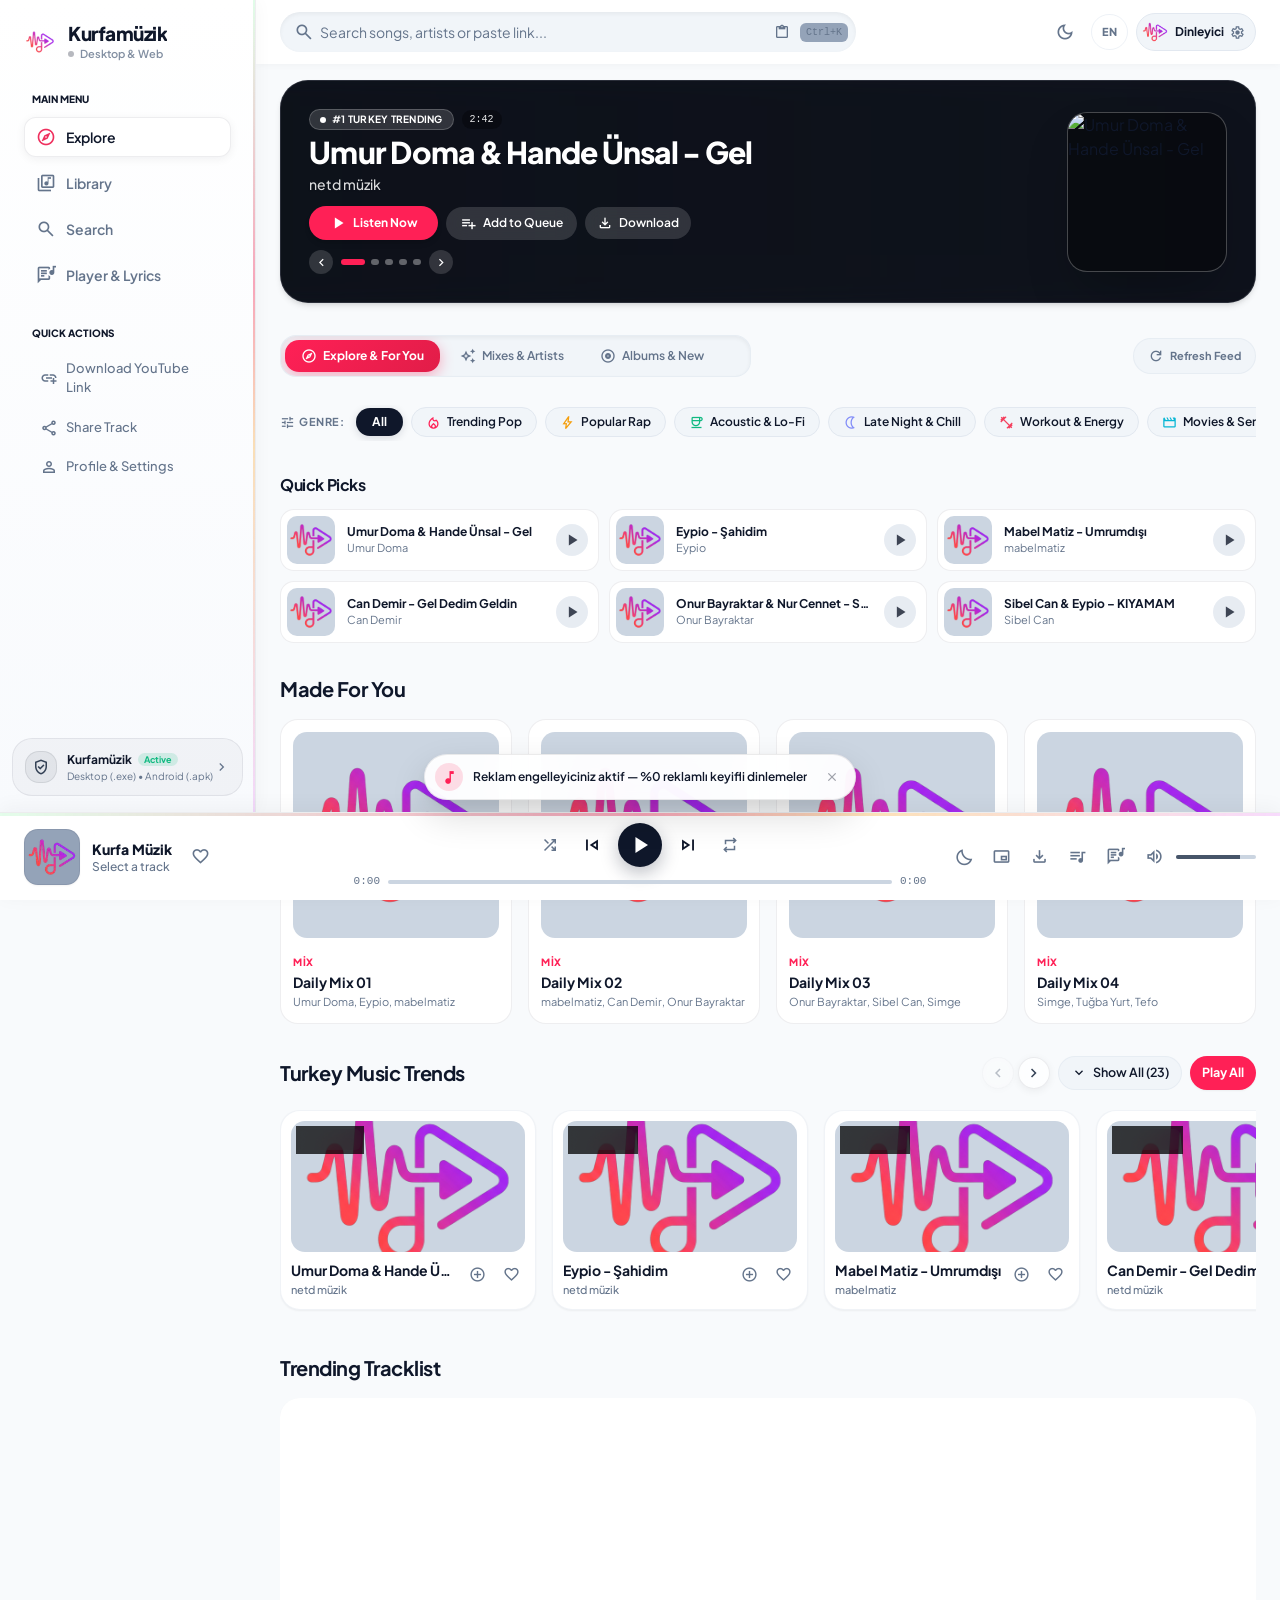
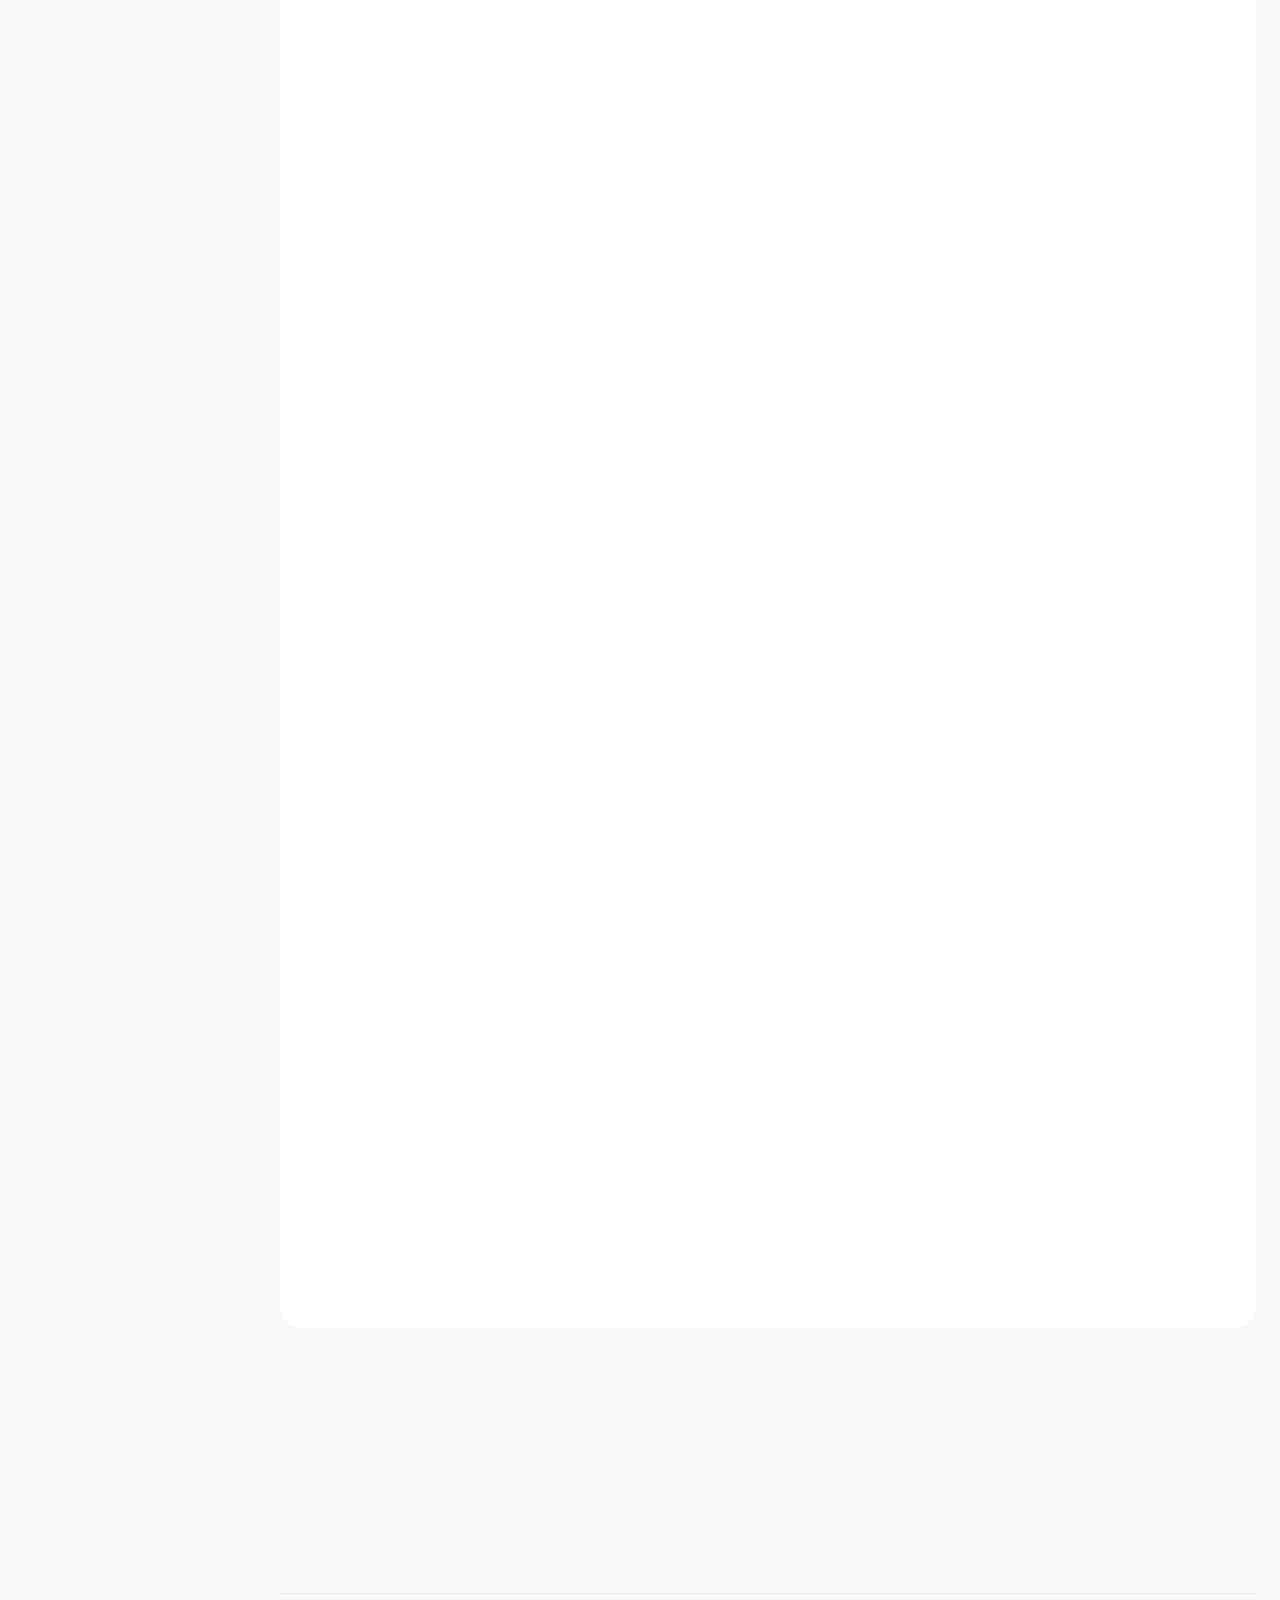
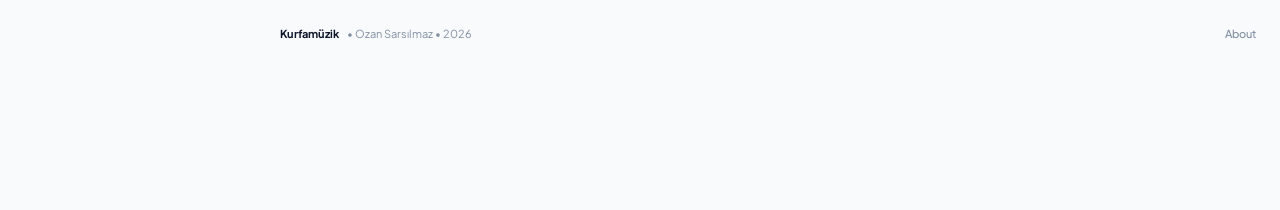
==== commit 1fb8f442: "Improve lyrics centering, Apple word sweep, sidebar resizer, compact hero CTAs, and 5-hue cove light" ====
--- a/index.html
+++ b/index.html
@@ -145,7 +145,7 @@
     }
   </style>
   <link rel="stylesheet" href="./tailwind.min.css?v=20261120_v17">
-  <link rel="stylesheet" href="./style.min.css?v=6c19d6c2">
+  <link rel="stylesheet" href="./style.min.css?v=34705a23">
   <script>
     (function() {
       var markReady = function() { document.documentElement.classList.add('icons-ready'); };
@@ -210,6 +210,7 @@
       <span class="kurfa-cove-sweep"></span>
       <span class="kurfa-cove-sweep-2"></span>
       <span class="kurfa-cove-chroma"></span>
+      <span class="kurfa-cove-aurora"></span>
       <span class="kurfa-cove-pulse"></span>
     </div>
 
@@ -218,7 +219,12 @@
       <!-- Brand Logo & Title + Sidebar Collapse Toggle -->
       <div class="kurfa-sidebar-brand flex items-center justify-between gap-2 mb-space-lg">
         <div class="kurfa-sidebar-brand-click flex items-center gap-3 min-w-0 flex-1 cursor-pointer group" onclick="switchTab('kesfet')">
-          <img src="./kurfamuzik_logo_96.webp" alt="Kurfamüzik Logo" width="32" height="32" class="kurfa-brand-logo h-8 w-8 object-contain flex-shrink-0" onerror="this.onerror=null; this.src='./kurfamuzik_logo.png';">
+          <div class="kurfa-brand-logo-wrap relative flex-shrink-0">
+            <img src="./kurfamuzik_logo_96.webp" alt="Kurfamüzik Logo" width="32" height="32" class="kurfa-brand-logo h-8 w-8 object-contain flex-shrink-0" onerror="this.onerror=null; this.src='./kurfamuzik_logo.png';">
+            <button type="button" id="btn-sidebar-logo-expand" onclick="event.stopPropagation(); toggleSidebarCollapse();" aria-label="Menüyü Genişlet" title="Menüyü Genişlet" class="kurfa-logo-expand-overlay">
+              <span class="material-symbols-outlined text-[18px]" aria-hidden="true">left_panel_open</span>
+            </button>
+          </div>
           <div class="kurfa-brand-text flex flex-col min-w-0">
             <span class="text-[19px] font-black tracking-tight text-on-surface leading-none truncate">Kurfamüzik</span>
             <div class="flex items-center gap-1.5 mt-1">
@@ -295,6 +301,7 @@
         <span class="material-symbols-outlined text-on-surface-variant group-hover:text-on-surface text-[16px] flex-shrink-0 transition-colors" aria-hidden="true">chevron_right</span>
       </button>
     </div>
+    <div class="kurfa-sidebar-resizer" data-resize-target="sidebar" role="separator" aria-orientation="vertical" title="Sürükleyerek menü genişliğini ayarla"><span aria-hidden="true"></span></div>
   </aside>
 
   <!-- ===================================================================== -->
@@ -428,7 +435,7 @@
               </div>
 
               <!-- CTAs -->
-              <div class="flex flex-wrap items-center gap-2 pt-0.5">
+              <div class="hero-cta-row flex flex-wrap items-center gap-2 pt-0.5">
                 <button type="button" id="hero-play-btn" aria-label="Parçayı Hemen Dinle" data-i18n-aria="hero.listen_now" class="relative group flex items-center gap-1.5 px-4 sm:px-5 py-2 rounded-full bg-primary text-on-primary text-xs font-bold shadow-md hover:bg-primary-container active:scale-95 transition-all" onclick="playHeroTrack()">
                   <span class="material-symbols-outlined text-[18px] filled" aria-hidden="true">play_arrow</span>
                   <span data-i18n="hero.listen_now">Hemen Dinle</span>
@@ -1779,6 +1786,7 @@
       <span class="kurfa-bar-cove-sweep"></span>
       <span class="kurfa-bar-cove-sweep-2"></span>
       <span class="kurfa-bar-cove-chroma"></span>
+      <span class="kurfa-bar-cove-aurora"></span>
       <span class="kurfa-bar-cove-pulse"></span>
     </div>
     
@@ -3339,6 +3347,6 @@
   </div>
 
   <!-- Scripts (Deferred & minified; YouTube IFrame API loads lazily on demand) -->
-  <script defer fetchpriority="high" src="./app.min.js?v=940e6569"></script>
+  <script defer fetchpriority="high" src="./app.min.js?v=534a316c"></script>
 </body>
 </html>
--- a/style.min.css
+++ b/style.min.css
@@ -1 +1 @@
-:root{--kurfa-primary: #ff2056;--kurfa-primary-hover: #ff3b6d;--kurfa-primary-glow: rgba(255, 32, 86, .35);--kurfa-secondary: #6366f1;--kurfa-cyan: #06b6d4;--kurfa-bg-light: #f8fafc;--kurfa-surface-light: #ffffff;--kurfa-bg-dark: #0c101a;--kurfa-surface-dark: #101624;--kurfa-surface-card: #151d2e;--kurfa-border-dark: rgba(255, 255, 255, .06);--kurfa-border-light: rgba(0, 0, 0, .08);--mobile-nav-height: 62px;--ambient-rgb: 255, 32, 86}html{width:100%;max-width:100%;overflow-x:clip;margin:0;padding:0;scroll-behavior:smooth;-webkit-text-size-adjust:100%;color-scheme:light;background-color:var(--kurfa-bg-light)!important;color:#0f172a}html.dark-mode{color-scheme:dark;background-color:var(--kurfa-bg-dark)!important;color:#f1f5f9}body{position:relative;width:100%;max-width:100%;overflow-x:clip;margin:0;padding:0;min-height:100vh;min-height:100dvh;font-family:Plus Jakarta Sans,system-ui,-apple-system,sans-serif;background-color:var(--kurfa-bg-light)!important;color:#0f172a;-webkit-font-smoothing:antialiased;-moz-osx-font-smoothing:grayscale;-webkit-overflow-scrolling:touch}html:not(.dark-mode) body:not(.dark-mode) main,html:not(.dark-mode) body:not(.dark-mode) #app-shell,html:not(.dark-mode) body:not(.dark-mode) .bg-background{background-color:var(--kurfa-bg-light)!important;color:#0f172a}body:before,#player-liquid-bg{display:none!important;opacity:0!important}#app-shell,main,.view-tab,.view-tab>section,.view-tab>div{min-width:0;max-width:100%}main{position:relative;z-index:1;background-color:var(--kurfa-bg-light);overflow-x:clip}*{-webkit-tap-highlight-color:transparent;box-sizing:border-box}html,body,main,.view-tab,section,#home-tracklist-table,#playlist-tracks-table,#favorites-list-table,#custom-playlist-tracks-table,#spotify-playlist-tracks-table,#artist-tracks-container,#search-results-list{touch-action:pan-y pinch-zoom;-webkit-overflow-scrolling:touch}#home-tracklist-table>div,#playlist-tracks-table>div,#favorites-list-table>div,#custom-playlist-tracks-table>div,#spotify-playlist-tracks-table>div,#artist-tracks-container>div,#search-results-list>div,.track-row{touch-action:pan-y pinch-zoom!important}.overflow-x-auto{touch-action:pan-x pan-y!important;-webkit-overflow-scrolling:touch}html,body,main,aside,#app-shell,#karaoke-lyrics-box,#lyrics-container,#lyrics-scroll,#deck-lyrics-lines,#profile-modal-card,#settings-tab-nav,#settings-content-panel,#queue-drawer-list,.overflow-x-auto,.overflow-y-auto,.scrollbar-none,.scrollbar-thin{-ms-overflow-style:none!important;scrollbar-width:none!important}::-webkit-scrollbar,.scrollbar-none::-webkit-scrollbar,.scrollbar-thin::-webkit-scrollbar,#karaoke-lyrics-box::-webkit-scrollbar,#lyrics-container::-webkit-scrollbar,#lyrics-scroll::-webkit-scrollbar,#profile-modal-card::-webkit-scrollbar,#settings-tab-nav::-webkit-scrollbar,#settings-content-panel::-webkit-scrollbar,aside::-webkit-scrollbar,main::-webkit-scrollbar,.overflow-x-auto::-webkit-scrollbar,.overflow-y-auto::-webkit-scrollbar{display:none!important;width:0!important;height:0!important;background:transparent!important}#karaoke-lyrics-box,#lyrics-container,#lyrics-scroll{overflow-x:hidden!important;overflow-y:auto;overscroll-behavior-y:contain}#deck-lyrics-lines{overflow-x:hidden!important;max-width:100%}.text-error{color:#ef4444}.hover\:text-error:hover{color:#dc2626}.material-symbols-outlined{font-variation-settings:"FILL" 0,"wght" 400,"GRAD" 0,"opsz" 24;vertical-align:middle;display:inline-block;line-height:1;text-transform:none;letter-spacing:normal;word-wrap:normal;white-space:nowrap;direction:ltr;-webkit-font-smoothing:antialiased}.material-symbols-outlined.filled{font-variation-settings:"FILL" 1,"wght" 500,"GRAD" 0,"opsz" 24}.material-symbols-outlined.hidden{display:none!important}@keyframes spin-slow{0%{transform:rotate(0)}to{transform:rotate(360deg)}}.animate-spin-slow{animation:spin-slow 14s linear infinite;will-change:transform}.paused-animation,body.kurfa-bg-idle .animate-spin-slow{animation-play-state:paused!important}@media(prefers-reduced-motion:reduce){.animate-spin-slow,.animate-pulse,.animate-ping{animation:none!important}}#home-tracklist-table>div,#search-results-list>div,#playlist-tracks-table>div,#favorites-list-table>div,#custom-playlist-tracks-table>div,#spotify-playlist-tracks-table>div,#artist-tracks-container>div,#device-audio-list>div{content-visibility:auto;contain-intrinsic-size:auto 64px}.seek-track{cursor:pointer;position:relative;touch-action:none}.seek-track .seek-knob{opacity:0;transform:translate(-50%,-50%) scale(.7);transition:opacity .15s,transform .15s cubic-bezier(.34,1.56,.64,1);box-shadow:0 0 10px #ff2056a6}.seek-track:hover .seek-knob,.seek-track.dragging .seek-knob{opacity:1;transform:translate(-50%,-50%) scale(1)}.vol-track{cursor:pointer;position:relative;touch-action:none}.vol-track .vol-knob{opacity:0;transform:translate(-50%,-50%) scale(.7);transition:opacity .15s,transform .15s cubic-bezier(.34,1.56,.64,1);box-shadow:0 0 8px #ff205680}.vol-track:hover .vol-knob,.vol-track.dragging .vol-knob{opacity:1;transform:translate(-50%,-50%) scale(1)}.nav-item{transition:all .2s cubic-bezier(.2,.8,.2,1)}.nav-item.active{background:linear-gradient(135deg,var(--kurfa-primary),#e11d48)!important;color:#fff!important;font-weight:600;box-shadow:0 4px 16px var(--kurfa-primary-glow)}.nav-item.active .material-symbols-outlined{color:#fff!important}.mobile-nav-item{transition:all .2s ease}.mobile-nav-item.active{color:var(--kurfa-primary)!important}.mobile-nav-item.active .material-symbols-outlined{font-variation-settings:"FILL" 1,"wght" 600,"GRAD" 0,"opsz" 24;color:var(--kurfa-primary)!important}.view-tab{display:none!important;content-visibility:hidden!important;pointer-events:none!important;contain:strict!important}.view-tab.active{display:flex!important;content-visibility:visible!important;pointer-events:auto!important;contain:none!important;animation:tabFadeIn .22s cubic-bezier(.16,1,.3,1)}.view-suspended{display:none!important;content-visibility:hidden!important;pointer-events:none!important;contain:strict!important}@keyframes tabFadeIn{0%{opacity:0;transform:translateY(6px)}to{opacity:1;transform:translateY(0)}}#kurfa-floating-pip{--pip-rgb: 244, 63, 94;z-index:1010!important;display:block;width:284px;height:284px;border-radius:22px;overflow:hidden;background:#101420;border:1px solid rgba(255,255,255,.14);box-shadow:0 24px 54px -12px #000000ad,0 0 0 1px rgba(var(--pip-rgb),.18),inset 0 1px #ffffff29;opacity:1;scale:1;translate:0 0;transition:display,opacity .24s cubic-bezier(.22,1,.36,1),scale .26s cubic-bezier(.22,1,.36,1),translate .26s cubic-bezier(.22,1,.36,1),width .28s cubic-bezier(.22,1,.36,1),height .28s cubic-bezier(.22,1,.36,1),border-radius .26s ease;transition-behavior:allow-discrete}@starting-style{#kurfa-floating-pip{opacity:0;scale:.88;translate:0 14px}}#kurfa-floating-pip:where([hidden],[data-closing]){opacity:0;scale:.88;translate:0 14px;pointer-events:none}#kurfa-floating-pip[hidden]{display:none!important}@media(prefers-reduced-motion:reduce){#kurfa-floating-pip{scale:1;translate:none;transition-duration:.1s}@starting-style{#kurfa-floating-pip{scale:1;translate:none}}#kurfa-floating-pip:where([hidden],[data-closing]){scale:1;translate:none}}#kurfa-floating-pip[data-mode=compact]{width:408px;height:108px;border-radius:20px}.kurfa-pip-topbar{position:absolute;top:0;left:0;right:0;z-index:30;display:flex;align-items:center;justify-content:flex-end;padding:10px 10px 6px;cursor:grab;opacity:0;transition:opacity .2s ease}#kurfa-floating-pip:hover .kurfa-pip-topbar,#kurfa-floating-pip.is-vol-active .kurfa-pip-topbar,#kurfa-floating-pip:focus-within .kurfa-pip-topbar,#kurfa-floating-pip[data-mode=compact] .kurfa-pip-topbar{opacity:1}#kurfa-floating-pip[data-mode=compact] .kurfa-pip-topbar{padding:8px 10px 4px;justify-content:flex-end}.kurfa-pip-brand-pill{display:inline-flex;align-items:center;gap:6px;padding:3px 9px;border-radius:9999px;background:#0c101cb8;backdrop-filter:blur(12px);-webkit-backdrop-filter:blur(12px);border:1px solid rgba(255,255,255,.14);font-size:9.5px;font-weight:800;letter-spacing:.08em;color:#ffffffeb}.kurfa-pip-live-dot{width:6px;height:6px;border-radius:9999px;background:rgb(var(--pip-rgb));box-shadow:0 0 8px rgba(var(--pip-rgb),.9)}.kurfa-pip-win-actions{display:flex;align-items:center;gap:4px}.kurfa-pip-icon-btn{width:24px;height:24px;border-radius:9999px;border:0;background:#0a0e1870;backdrop-filter:blur(10px);color:#ffffffe0;display:inline-flex;align-items:center;justify-content:center;cursor:pointer;transition:background-color .15s ease,color .15s ease,transform .14s ease}.kurfa-pip-icon-btn:hover{background:#fff3;color:#fff;transform:scale(1.06)}.kurfa-pip-close-btn:hover{background:#f43f5ed9}.kurfa-pip-art-wrap{position:absolute;inset:0;overflow:hidden;background:#141927;transition:all .28s cubic-bezier(.22,1,.36,1)}#kurfa-floating-pip[data-mode=compact] .kurfa-pip-art-wrap{inset:14px auto auto 14px;z-index:15;width:72px;height:72px;border-radius:14px;box-shadow:0 8px 20px #0000007a;border:1px solid rgba(255,255,255,.14)}.kurfa-pip-cover-img{width:100%;height:100%;object-fit:cover;transform:scale(1.22);transition:transform .3s ease,filter .25s ease}#kurfa-floating-pip:hover .kurfa-pip-cover-img,#kurfa-floating-pip.is-vol-active .kurfa-pip-cover-img{filter:blur(8px) brightness(.75);transform:scale(1.3)}#kurfa-floating-pip[data-mode=compact] .kurfa-pip-cover-img,#kurfa-floating-pip[data-mode=compact]:hover .kurfa-pip-cover-img,#kurfa-floating-pip[data-mode=compact].is-vol-active .kurfa-pip-cover-img{filter:none;transform:scale(1.04)}.kurfa-pip-scrim{position:absolute;inset:0;z-index:5;pointer-events:none;background:radial-gradient(220px 180px at 18% 25%,rgba(var(--pip-rgb),.28),transparent 72%),linear-gradient(180deg,#0a0d167a,#0a0d16db);opacity:0;transition:opacity .22s ease}#kurfa-floating-pip:hover .kurfa-pip-scrim,#kurfa-floating-pip.is-vol-active .kurfa-pip-scrim,#kurfa-floating-pip:focus-within .kurfa-pip-scrim{opacity:1}#kurfa-floating-pip[data-mode=compact] .kurfa-pip-scrim{opacity:1;background:radial-gradient(240px 160px at 12% 30%,rgba(var(--pip-rgb),.24),transparent 70%),linear-gradient(135deg,#0f131ff5,#141927fa)}.kurfa-pip-hud{position:absolute;inset:0;z-index:20;display:flex;flex-direction:column;justify-content:flex-end;padding:40px 14px 12px;gap:8px;opacity:0;transition:opacity .2s ease}#kurfa-floating-pip:hover .kurfa-pip-hud,#kurfa-floating-pip.is-vol-active .kurfa-pip-hud,#kurfa-floating-pip:focus-within .kurfa-pip-hud,#kurfa-floating-pip[data-mode=compact] .kurfa-pip-hud{opacity:1}.kurfa-pip-meta{display:flex;flex-direction:column;align-items:center;text-align:center;min-width:0;margin-bottom:auto;margin-top:28px}.kurfa-pip-title{font-size:14px;font-weight:800;color:#fff;max-width:100%;white-space:nowrap;overflow:hidden;text-overflow:ellipsis}.kurfa-pip-artist{font-size:11.5px;color:#e2e8f0c7;max-width:100%;white-space:nowrap;overflow:hidden;text-overflow:ellipsis;margin-top:2px}.kurfa-pip-controls{display:flex;align-items:center;justify-content:center;gap:14px;margin-bottom:12px}.kurfa-pip-hide-cover{display:none!important}.kurfa-pip-ctrl-btn{width:30px;height:30px;border-radius:9999px;border:0;background:#ffffff1f;color:#fff;display:inline-flex;align-items:center;justify-content:center;cursor:pointer;transition:background-color .15s ease,transform .14s ease}.kurfa-pip-ctrl-btn:hover{background:#ffffff3d;transform:scale(1.07)}.kurfa-pip-play-btn{width:48px;height:48px;border-radius:9999px;border:1px solid rgba(255,255,255,.6);background:linear-gradient(180deg,#fff,#e5ebf6);color:#101420;display:inline-flex;align-items:center;justify-content:center;box-shadow:0 8px 22px #0000006b,0 0 14px rgba(var(--pip-rgb),.35);cursor:pointer;transition:transform .16s cubic-bezier(.22,1,.36,1)}.kurfa-pip-play-btn:hover{transform:scale(1.08)}.kurfa-pip-bottom-row{display:flex;align-items:center;justify-content:space-between;gap:6px}.kurfa-pip-vol-group{display:inline-flex;align-items:center;gap:4px}.kurfa-pip-vol-group .kurfa-pip-ctrl-btn{width:26px;height:26px;background:transparent}.kurfa-pip-vol-group .kurfa-pip-ctrl-btn:hover{background:#ffffff29}.kurfa-pip-vol-expand{display:inline-flex;align-items:center;gap:6px;width:0;height:26px;opacity:0;overflow:hidden;padding:0;border-radius:9999px;background:#ffffff14;backdrop-filter:blur(12px);-webkit-backdrop-filter:blur(12px);border:0;transition:width .24s cubic-bezier(.22,1,.36,1),opacity .18s ease,padding .2s ease}.kurfa-pip-vol-group:hover .kurfa-pip-vol-expand,.kurfa-pip-vol-group:focus-within .kurfa-pip-vol-expand,#kurfa-floating-pip.is-vol-active .kurfa-pip-vol-expand{width:106px;opacity:1;padding:0 9px}.kurfa-pip-vol-range{--slider-track-size: 3.5px;--slider-thumb-size: 10px;--slider-track-radius: 999px;--slider-thumb-radius: 50%;--slider-track-color: rgba(255, 255, 255, .24);--slider-fill-color: rgb(var(--pip-rgb, 244, 63, 94));--slider-thumb-color: #ffffff;--attr-min: 0;--attr-max: 100;--control-value: 80;--slider-progress: calc((var(--control-value) - var(--attr-min)) / (var(--attr-max) - var(--attr-min)) * 100%);appearance:none;-webkit-appearance:none;inline-size:62px;block-size:22px;margin:0;padding:0;border:0;background:transparent!important;cursor:pointer}.kurfa-pip-vol-range:focus-visible{outline:2px solid #ffffff;outline-offset:2px;border-radius:999px}.kurfa-pip-vol-range::-webkit-slider-runnable-track{block-size:var(--slider-track-size);border:0;border-radius:var(--slider-track-radius);background:linear-gradient(to right,var(--slider-fill-color) var(--slider-progress),var(--slider-track-color) var(--slider-progress))}.kurfa-pip-vol-range::-webkit-slider-thumb{-webkit-appearance:none;appearance:none;inline-size:var(--slider-thumb-size);block-size:var(--slider-thumb-size);margin-block-start:calc((var(--slider-track-size) - var(--slider-thumb-size)) / 2);border:0;border-radius:var(--slider-thumb-radius);background:var(--slider-thumb-color);box-shadow:0 0 6px rgba(var(--pip-rgb, 244, 63, 94),.75)}.kurfa-pip-vol-range::-moz-range-track{block-size:var(--slider-track-size);border:0;border-radius:var(--slider-track-radius);background:var(--slider-track-color)}.kurfa-pip-vol-range::-moz-range-progress{block-size:var(--slider-track-size);border-radius:var(--slider-track-radius);background:var(--slider-fill-color)}.kurfa-pip-vol-range::-moz-range-thumb{inline-size:var(--slider-thumb-size);block-size:var(--slider-thumb-size);border:0;border-radius:var(--slider-thumb-radius);background:var(--slider-thumb-color)}.kurfa-pip-vol-pct{font-size:9.5px;font-weight:700;font-variant-numeric:tabular-nums;color:#ffffffb8;min-width:24px;text-align:right}.kurfa-pip-times{display:inline-flex;align-items:center;gap:3px;font-size:10px;font-weight:600;font-variant-numeric:tabular-nums;color:#e2e8f0c7;transition:opacity .16s ease}.kurfa-pip-seek-track{position:relative;width:100%;height:4px;border-radius:9999px;background:#ffffff38;cursor:pointer;overflow:hidden;transition:height .15s ease}.kurfa-pip-seek-track:hover{height:6px}.kurfa-pip-seek-fill{height:100%;border-radius:9999px;background:linear-gradient(90deg,rgba(var(--pip-rgb),.85),#fff);transition:width .12s linear}.kurfa-pip-hairline-track{position:absolute;left:14px;right:14px;bottom:8px;height:2.5px;border-radius:9999px;background:#ffffff38;z-index:10;overflow:hidden;pointer-events:none;transition:opacity .18s ease}.kurfa-pip-hairline-fill{height:100%;border-radius:9999px;background:rgb(var(--pip-rgb));transition:width .15s linear}#kurfa-floating-pip:hover .kurfa-pip-hairline-track,#kurfa-floating-pip.is-vol-active .kurfa-pip-hairline-track,#kurfa-floating-pip[data-mode=compact] .kurfa-pip-hairline-track{opacity:0}#kurfa-floating-pip[data-mode=compact] .kurfa-pip-hud{padding:12px 16px 18px 98px;justify-content:space-between;gap:0}#kurfa-floating-pip[data-mode=compact] .kurfa-pip-meta{align-items:flex-start;text-align:left;margin-top:0;margin-bottom:2px;padding-right:108px}#kurfa-floating-pip[data-mode=compact] .kurfa-pip-title{font-size:13px}#kurfa-floating-pip[data-mode=compact] .kurfa-pip-artist{font-size:11px;margin-top:1px}#kurfa-floating-pip[data-mode=compact] .kurfa-pip-controls{justify-content:flex-start;gap:4px;margin:0;height:32px;position:relative;z-index:25}#kurfa-floating-pip[data-mode=compact] .kurfa-pip-hide-cover{display:inline-flex!important}#kurfa-floating-pip[data-mode=compact] .kurfa-pip-ctrl-btn{width:26px;height:26px;background:transparent}#kurfa-floating-pip[data-mode=compact] .kurfa-pip-play-btn{width:32px;height:32px;box-shadow:0 4px 12px #00000059}#kurfa-floating-pip[data-mode=compact] .kurfa-pip-play-btn .material-symbols-outlined{font-size:19px!important}#kurfa-floating-pip[data-mode=compact] .kurfa-pip-bottom-row{position:absolute;left:256px;right:16px;bottom:18px;height:30px;align-items:center;justify-content:flex-end;z-index:26}#kurfa-floating-pip[data-mode=compact] .kurfa-pip-vol-group:hover .kurfa-pip-vol-expand,#kurfa-floating-pip[data-mode=compact] .kurfa-pip-vol-group:focus-within .kurfa-pip-vol-expand,#kurfa-floating-pip[data-mode=compact].is-vol-active .kurfa-pip-vol-expand{width:88px;padding:0 8px}#kurfa-floating-pip[data-mode=compact] .kurfa-pip-vol-range{inline-size:44px}#kurfa-floating-pip[data-mode=compact] .kurfa-pip-vol-group:hover+.kurfa-pip-times,#kurfa-floating-pip[data-mode=compact].is-vol-active .kurfa-pip-times{display:none}#kurfa-floating-pip[data-mode=compact] .kurfa-pip-seek-track{position:absolute;left:14px;right:14px;bottom:8px;width:auto;height:3px}#mobile-download-banner{top:calc(4rem + env(safe-area-inset-top,0px));z-index:1020!important;background-color:#fffffff2}#active-download-pill{bottom:6rem;z-index:1005!important;background-color:#e2e8f0f2}#player-inline-download-status{background-color:#e2e8f0e6}#queue-drawer{z-index:1030!important}#downloader-modal,#share-modal,#profile-modal,#add-to-playlist-modal,#device-picker-modal,#app-install-modal,#google-account-chooser-modal,#ad-warning-modal{z-index:1050!important}#create-playlist-modal{z-index:1060!important}#desktop-update-modal{z-index:1070!important}.kurfa-toast{position:fixed;bottom:calc(6.25rem + env(safe-area-inset-bottom,0px));left:50%;transform:translate(-50%) translateY(24px) scale(.92);background:#fffffff0;color:#0f172a;padding:8px 16px 8px 10px;border-radius:9999px;font-size:13px;font-weight:600;box-shadow:0 16px 36px #00000024,0 4px 12px #0000000f;border:1px solid rgba(0,0,0,.08);backdrop-filter:blur(24px) saturate(180%);-webkit-backdrop-filter:blur(24px) saturate(180%);z-index:1100!important;opacity:0;pointer-events:none;transition:transform .36s cubic-bezier(.16,1,.3,1),opacity .28s ease,box-shadow .25s ease;display:flex;align-items:center;gap:10px;max-width:min(92vw,440px);cursor:pointer;user-select:none}.kurfa-toast.show{transform:translate(-50%) translateY(0) scale(1);opacity:1;pointer-events:auto}.kurfa-toast:hover{transform:translate(-50%) translateY(2px) scale(1.02);box-shadow:0 20px 44px #0000002e,0 6px 16px #00000014}.kurfa-toast:active{transform:translate(-50%) translateY(3px) scale(.97)}@media(max-width:768px){.kurfa-toast{bottom:calc(8.75rem + env(safe-area-inset-bottom,0px))}}progress.kurfa-progress{appearance:none;-webkit-appearance:none;width:100%;height:.5rem;border:0;border-radius:9999px;overflow:clip;background-color:#94a3b838;color:var(--kurfa-primary)}progress.kurfa-progress::-webkit-progress-bar{background-color:#94a3b838;border-radius:9999px}progress.kurfa-progress::-webkit-progress-value{background:linear-gradient(90deg,var(--kurfa-primary),#ec4899);border-radius:9999px;transition:width .2s ease}progress.kurfa-progress::-moz-progress-bar{background:linear-gradient(90deg,var(--kurfa-primary),#ec4899);border-radius:9999px}body.dark-mode progress.kurfa-progress{background-color:#ffffff1f}body.dark-mode progress.kurfa-progress::-webkit-progress-bar{background-color:#ffffff1f}.lyric-line,.lyrics-line{transition:color .22s ease,background-color .22s ease,opacity .22s ease,transform .24s cubic-bezier(.22,1,.36,1);cursor:pointer;scroll-margin:72px 0;padding:10px 14px;border-radius:14px;line-height:1.5;font-weight:700;font-size:1.06rem;color:#0f172a61;background:transparent;border:none!important;outline:none!important;box-shadow:none!important;min-width:0;max-width:100%;word-break:break-word;transform:translateZ(0);transform-origin:left center}@media(min-width:768px){.lyric-line,.lyrics-line{font-size:1.15rem;padding:11px 16px}}.lyric-line:focus,.lyric-line:focus-visible,.lyrics-line:focus,.lyrics-line:focus-visible{outline:none!important;border:none!important;box-shadow:none!important}.lyric-line:hover,.lyrics-line:hover{color:#0f172acc;background-color:#0f172a0b;border:none!important}.lyric-line.active,.lyric-line.active-lyric,.lyrics-line.active{color:#0f172a!important;background:transparent!important;border:none!important;outline:none!important;box-shadow:none!important;font-weight:800;transform:translateZ(0) scale(1.025);transform-origin:left center;will-change:transform}.lyric-line.active:hover,.lyric-line.active-lyric:hover,.lyrics-line.active:hover{background:#0f172a0a!important}.lyric-duet-right,.lyric-duet-right.active{transform-origin:right center}.lyric-duet-center,.lyric-duet-center.active{transform-origin:center center}body.dark-mode .lyric-line,body.dark-mode .lyrics-line{color:#ffffff61;background:transparent;border:none!important}body.dark-mode .lyric-line:hover,body.dark-mode .lyrics-line:hover{color:#ffffffd9;background-color:#ffffff0a;border:none!important}body.dark-mode .lyric-line.active,body.dark-mode .lyric-line.active-lyric,body.dark-mode .lyrics-line.active{color:#fff!important;background:transparent!important;border:none!important;outline:none!important;box-shadow:none!important;text-shadow:0 0 12px rgba(255,255,255,.22)}body.dark-mode .lyric-line.active:hover,body.dark-mode .lyric-line.active-lyric:hover,body.dark-mode .lyrics-line.active:hover{background:#ffffff0a!important}.lyric-words-wrap{display:flex;flex-wrap:wrap;align-items:baseline;gap:.24em;min-width:0}.lyric-duet-right .lyric-words-wrap{justify-content:flex-end}.lyric-duet-center .lyric-words-wrap{justify-content:center}.lyric-word{display:inline-block;--word-progress: 0%;transform:translateZ(0)}.lyric-line.active .lyric-word{color:#0f172a5c}body.dark-mode .lyric-line.active .lyric-word{color:#fff6}.lyric-line.active .lyric-word.word-sung{color:#0f172a}body.dark-mode .lyric-line.active .lyric-word.word-sung{color:#fff}.lyric-line.active .lyric-word.word-active{background-image:linear-gradient(90deg,#0f172a 0% 44%,#0f172a5c 56% 100%);background-size:230% 100%;background-position:calc(100% - var(--word-progress, 0%)) 0%;background-repeat:no-repeat;-webkit-background-clip:text;background-clip:text;-webkit-text-fill-color:transparent;color:transparent;text-shadow:none!important;will-change:background-position}body.dark-mode .lyric-line.active .lyric-word.word-active{background-image:linear-gradient(90deg,#fff 0% 44%,#fff6 56% 100%);background-size:230% 100%;background-position:calc(100% - var(--word-progress, 0%)) 0%;background-repeat:no-repeat;-webkit-background-clip:text;background-clip:text;-webkit-text-fill-color:transparent;color:transparent;text-shadow:none!important;will-change:background-position}.lyric-duet-left{text-align:left;padding-right:12%}.lyric-duet-right{text-align:right;padding-left:12%}.lyric-duet-right>.flex{flex-direction:row-reverse}.lyric-duet-center{text-align:center}.lyric-bg-vocal{display:block;margin-top:3px;font-size:.78em;font-weight:600;font-style:italic;opacity:.58;transform:scale(.97);transform-origin:left center;transition:opacity .25s ease,transform .25s ease}.lyric-duet-right .lyric-bg-vocal{transform-origin:right center}.lyric-line.active .lyric-bg-vocal{opacity:.88;transform:scale(1)}@keyframes kurfaBreathDot{0%,to{opacity:.32;transform:scale(.84)}50%{opacity:1;transform:scale(1.16)}}.lyric-interlude{display:none!important;align-items:center;gap:6px;padding:6px 14px!important;margin:2px 0;border-radius:9999px!important;background:#0f172a0d!important;color:var(--kurfa-primary)!important;align-self:flex-start;border:none!important;transform:none!important;transition:opacity .25s ease,transform .25s ease}body.dark-mode .lyric-interlude{background:#ffffff12!important}.lyric-interlude.active{display:inline-flex!important;background:#ff205624!important;color:var(--kurfa-primary)!important;transform:scale(1.04)!important}body.dark-mode .lyric-interlude.active{background:#ff205633!important;color:#ff5c8a!important}.lyric-interlude span{width:7px;height:7px;border-radius:9999px;background:currentColor;display:inline-block;animation:kurfaBreathDot 1.6s ease-in-out infinite}.lyric-interlude span:nth-child(2){animation-delay:.24s}.lyric-interlude span:nth-child(3){animation-delay:.48s}.lyrics-share-selecting .lyric-line{border:1px dashed rgba(100,116,139,.28)!important}.lyric-line.lyric-selected{background:#ff205624!important;border:1.5px solid rgba(255,32,86,.72)!important;color:#be123c!important}body.dark-mode .lyric-line.lyric-selected{background:#ff20563d!important;border:1.5px solid rgba(255,92,138,.85)!important;color:#fff!important}#btn-lyrics-resync{position:absolute!important;left:50%!important;right:auto!important;bottom:14px!important;transform:translate(-50%)!important;z-index:25;padding:7px 16px;border-radius:9999px;max-width:calc(100% - 24px);background:#ffffffe6;backdrop-filter:blur(18px) saturate(180%);-webkit-backdrop-filter:blur(18px) saturate(180%);border:1px solid rgba(15,23,42,.12);color:#0f172a;box-shadow:0 10px 26px #0f172a2e,inset 0 1px #fffc}#btn-lyrics-resync:active{transform:translate(-50%) scale(.96)!important}#btn-lyrics-resync.hidden{display:none!important}body.dark-mode #btn-lyrics-resync{background:#121624e0;border:1px solid rgba(255,255,255,.18);color:#fff;box-shadow:0 12px 30px #0000008c,inset 0 1px #ffffff2e}.kurfa-liquid-bg{position:absolute;inset:0;z-index:0;pointer-events:none;overflow:hidden;opacity:.24;transition:opacity .5s ease;--mesh-c1: rgba(255, 32, 86, .42);--mesh-c2: rgba(99, 102, 241, .36);--mesh-c3: rgba(6, 182, 212, .28)}body.dark-mode .kurfa-liquid-bg{opacity:.42}.kurfa-liquid-bg.disabled{opacity:0!important;display:none!important}.kurfa-liquid-bg:before,.kurfa-liquid-bg:after{content:"";position:absolute;inset:-35%;border-radius:50%;will-change:transform;filter:blur(48px)}.kurfa-liquid-bg:before{background:radial-gradient(circle at 28% 28%,var(--mesh-c1) 0%,transparent 52%),radial-gradient(circle at 75% 68%,var(--mesh-c2) 0%,transparent 54%);animation:kurfaMeshDriftA 22s ease-in-out infinite alternate}.kurfa-liquid-bg:after{background:radial-gradient(circle at 68% 24%,var(--mesh-c3) 0%,transparent 50%),radial-gradient(circle at 30% 78%,var(--mesh-c1) 0%,transparent 50%);animation:kurfaMeshDriftB 28s ease-in-out infinite alternate}@keyframes kurfaMeshDriftA{0%{transform:translate3d(-4%,-3%,0) scale(1)}to{transform:translate3d(5%,4%,0) scale(1.08)}}@keyframes kurfaMeshDriftB{0%{transform:translate3d(4%,-4%,0) scale(1.05)}to{transform:translate3d(-5%,5%,0) scale(.96)}}body.kurfa-bg-idle .kurfa-liquid-bg:before,body.kurfa-bg-idle .kurfa-liquid-bg:after{animation-play-state:paused!important}@media(prefers-reduced-motion:reduce){.kurfa-liquid-bg:before,.kurfa-liquid-bg:after,.lyric-interlude span{animation:none!important}}.kurfa-glass-popover{background:#ffffffe6;backdrop-filter:blur(22px) saturate(180%);-webkit-backdrop-filter:blur(22px) saturate(180%);border:1px solid rgba(15,23,42,.12);box-shadow:0 20px 44px -10px #0f172a38,inset 0 1px #ffffffd9}body.dark-mode .kurfa-glass-popover{background:#101624e6;border:1px solid rgba(255,255,255,.14);box-shadow:0 24px 52px -10px #000000ad,inset 0 1px #ffffff29}#sleep-timer-popover,#lyrics-share-modal{z-index:1065!important}body.dark-mode #lyrics-share-modal-card{background-color:#111623!important;border:1px solid rgba(255,255,255,.14)!important}.fx-pill-btn{transition:all .15s ease;user-select:none}.fx-pill-btn.active{background-color:#1e293b!important;color:#fff!important;font-weight:700;box-shadow:0 2px 6px #0f172a29}body.dark-mode .fx-pill-btn.active{background-color:#f8fafc!important;color:#0f172a!important;box-shadow:0 2px 8px #00000059}body.dark-mode .fx-pill-btn:not(.active){background-color:#141a28!important;color:#94a3b8!important}body.dark-mode .fx-pill-btn:not(.active):hover{background-color:#1c2438!important;color:#f8fafc!important}.kurfa-eq-grid{display:grid;grid-template-columns:repeat(5,minmax(0,1fr));gap:.5rem}.kurfa-fx-speed-grid{display:grid;grid-template-columns:repeat(4,minmax(0,1fr));gap:.375rem}.kurfa-fx-toggles-grid{display:grid;grid-template-columns:repeat(2,minmax(0,1fr));gap:.5rem}.kurfa-sleep-grid{display:grid;grid-template-columns:repeat(6,minmax(0,1fr));gap:.25rem}.eq-bar{transition:height .2s cubic-bezier(.4,0,.2,1)}.sub-tab-pill{transition:all .2s ease;cursor:pointer;user-select:none}.sub-tab-pill.active{background:linear-gradient(135deg,var(--kurfa-primary),#e11d48)!important;color:#fff!important;box-shadow:0 4px 14px var(--kurfa-primary-glow);font-weight:700}.sub-tab-pill.active .material-symbols-outlined{color:#fff!important}.eq-preset-btn{transition:all .15s ease;user-select:none}.eq-preset-btn.active{background-color:#1e293b!important;color:#fff!important;font-weight:700;box-shadow:0 2px 8px #0f172a2e}body.dark-mode .eq-preset-btn.active{background-color:#fff!important;color:#0f172a!important;box-shadow:0 2px 10px #00000059}.download-progress-fill{transition:width .3s ease-out}.modern-card{transition:transform .22s cubic-bezier(.2,.8,.2,1),box-shadow .22s cubic-bezier(.2,.8,.2,1)}.modern-card:hover{transform:translateY(-4px);box-shadow:0 12px 28px #0000001f}body.dark-mode .modern-card:hover{box-shadow:0 14px 34px #00000073}html.dark-mode,html.dark-mode body,body.dark-mode{background-color:var(--kurfa-bg-dark)!important;color:#f1f5f9!important}html.dark-mode main,body.dark-mode main,html.dark-mode #app-shell,body.dark-mode #app-shell,html.dark-mode .bg-background,body.dark-mode .bg-background{background-color:var(--kurfa-bg-dark)!important}body.dark-mode header{background-color:#0c101adb!important;backdrop-filter:blur(20px) saturate(160%);-webkit-backdrop-filter:blur(20px) saturate(160%);border-bottom:1px solid rgba(255,255,255,.04)!important;box-shadow:0 2px 14px #00000038!important}body.dark-mode aside{background-color:#101624f0!important;border-right:1px solid rgba(255,255,255,.04)!important;box-shadow:2px 0 18px #0000003d!important}body.dark-mode footer{background-color:var(--kurfa-bg-dark)!important;border-top:1px solid rgba(255,255,255,.04)!important}body.dark-mode footer.fixed,body.dark-mode #desktop-player-bar{background-color:#101624eb!important;backdrop-filter:blur(22px) saturate(160%);-webkit-backdrop-filter:blur(22px) saturate(160%);border-top:1px solid rgba(255,255,255,.045)!important;box-shadow:0 -8px 28px #00000057!important}body.dark-mode #mobile-bottom-nav,body.dark-mode #mobile-mini-player{background-color:#0e121cf0!important;backdrop-filter:blur(18px);-webkit-backdrop-filter:blur(18px);border-top:1px solid var(--kurfa-border-dark)!important}body.dark-mode #mobile-download-banner,body.dark-mode #active-download-pill,body.dark-mode #player-inline-download-status{background-color:#151b2bf0!important;border-color:#ffffff24!important;color:#f8fafc!important}body.dark-mode .bg-surface-container-lowest,body.dark-mode .bg-white{background-color:var(--kurfa-surface-card)!important;color:#f8fafc!important;border:1px solid rgba(255,255,255,.05)}body.dark-mode .bg-surface-container-lowest\/80,body.dark-mode .bg-surface-container-lowest\/90,body.dark-mode .bg-surface-container-lowest\/95{background-color:#151b2beb!important;color:#f8fafc!important}body.dark-mode .bg-surface-container-low{background-color:#121724!important}body.dark-mode .hover\:bg-surface-container-low:hover{background-color:#192235!important}body.dark-mode .bg-surface-container-low\/50,body.dark-mode .bg-surface-container-low\/60,body.dark-mode .bg-surface-container-low\/70,body.dark-mode .bg-surface-container-low\/80{background-color:#161d2dd9!important}body.dark-mode .bg-primary-fixed\/40{background-color:#ff205629!important}body.dark-mode .bg-surface-container{background-color:#182030!important}body.dark-mode .hover\:bg-surface-container:hover,body.dark-mode .bg-surface-container-high{background-color:#202b40!important}body.dark-mode .hover\:bg-surface-container-high:hover{background-color:#26334d!important}body.dark-mode .bg-surface-container-high\/40:hover,body.dark-mode .hover\:bg-surface-container-high\/40:hover{background-color:#26334d8c!important}body.dark-mode .bg-surface-container-high\/90,body.dark-mode .bg-surface-container-highest\/95{background-color:#202b40f0!important}body.dark-mode .bg-surface-container-highest{background-color:#283750!important}body.dark-mode .text-on-surface{color:#f8fafc!important}body.dark-mode .text-on-surface-variant{color:#94a3b8!important}body.dark-mode .text-on-surface-variant\/60,body.dark-mode .text-on-surface-variant\/70{color:#94a3b8d9!important}body.dark-mode .border-surface-container,body.dark-mode .border-surface-container-high,body.dark-mode .border-surface-container\/50,body.dark-mode .border-surface-container\/60,body.dark-mode .border-surface-container\/70{border-color:var(--kurfa-border-dark)!important}body.dark-mode input:not([type=range]):not([type=checkbox]):not([type=radio]){background-color:#141a27!important;color:#f8fafc!important;border:1px solid rgba(255,255,255,.12)!important}body.dark-mode input::placeholder{color:#94a3b8!important}body.dark-mode #downloader-modal-card,body.dark-mode #profile-modal-card,body.dark-mode #share-modal-card,body.dark-mode #create-playlist-modal-card,body.dark-mode #add-to-playlist-modal-card,body.dark-mode #device-picker-modal-card,body.dark-mode #app-install-modal-card,body.dark-mode #album-detail-modal-card,body.dark-mode #google-account-chooser-card{background-color:#111623!important;border:1px solid rgba(255,255,255,.14)!important;box-shadow:0 25px 60px #000c!important}body.dark-mode #queue-drawer{background-color:#111623!important;border:1px solid rgba(255,255,255,.12)!important}body.dark-mode #karaoke-lyrics-card,body.dark-mode #karaoke-lyrics-box,body.dark-mode #lyrics-offset-controls{background-color:transparent!important}body.dark-mode .sub-tab-pill:not(.active){background-color:#141a28!important;color:#94a3b8!important}body.dark-mode .sub-tab-pill:not(.active):hover{background-color:#1c2438!important;color:#f8fafc!important}#filter-container .filter-pill.active{background:#0f172a!important;color:#fff!important;border-color:#0f172a!important;box-shadow:0 2px 8px #0f172a24!important}body.dark-mode #filter-container .filter-pill.active{background:#f8fafc!important;color:#0c101a!important;border-color:#f8fafc!important;box-shadow:0 2px 10px #00000047!important}body.dark-mode .filter-pill:not(.active){background-color:#141a28!important;border-color:var(--kurfa-border-dark)!important;color:#94a3b8!important}body.dark-mode .filter-pill:not(.active):hover{background-color:#1c2438!important;color:#f8fafc!important}.track-row{transition:background-color .16s ease,border-color .18s ease,box-shadow .18s ease;border:1px solid transparent;border-radius:.75rem;width:100%;max-width:100%;min-width:0;overflow:hidden}.track-row>div:first-child{min-width:0;flex:1 1 0%;overflow:hidden}.track-row h4,.track-row p{max-width:100%;min-width:0;overflow:hidden;text-overflow:ellipsis}#search-spotlight-box{width:100%;max-width:100%;min-width:0;overflow:hidden;box-sizing:border-box}#search-spotlight-box>div,#search-spotlight-box>div>div:last-child{width:100%;max-width:100%;min-width:0}#search-spotlight-box h3,#search-spotlight-box p,#search-spotlight-box span{max-width:100%;min-width:0}#search-spotlight-box h3,#search-spotlight-box p{overflow:hidden;text-overflow:ellipsis}#search-spotlight-box button{max-width:100%;white-space:nowrap}#btn-toggle-trends,#btn-play-all-trends{white-space:nowrap;height:34px;padding:0 12px;font-size:12.5px;display:inline-flex;align-items:center;justify-content:center;gap:6px;flex-shrink:0;line-height:1}#trendler-cards-grid.flex-wrap{display:grid!important;grid-template-columns:repeat(2,minmax(0,1fr))!important;gap:.625rem!important;width:100%!important;overflow-x:visible!important}#trendler-cards-grid.flex-wrap>.kurfa-trend-card{width:100%!important;min-width:0!important;max-width:none!important;flex-shrink:1!important}@media(min-width:641px){#trendler-cards-grid.flex-wrap{grid-template-columns:repeat(auto-fill,minmax(210px,1fr))!important;gap:1rem!important}}.track-row:hover{background-color:#0f172a0a!important}.track-row.active{background:#0f172a0e!important;border:1px solid rgba(15,23,42,.09)!important;box-shadow:none!important}.track-row.active:hover{background:#0f172a13!important}.track-row.active .kurfa-row-title{color:#0f172a!important;font-weight:700!important}.track-row.active .kurfa-row-artist{color:#475569!important}body.dark-mode .track-row:hover{background-color:#ffffff0e!important}body.dark-mode .track-row.active{background:#ffffff13!important;border:1px solid rgba(255,255,255,.1)!important;box-shadow:none!important}body.dark-mode .track-row.active:hover{background:#ffffff1a!important}body.dark-mode .track-row.active .kurfa-row-title{color:#fff!important;font-weight:700!important}body.dark-mode .track-row.active .kurfa-row-artist{color:#e2e8f0b8!important}#queue-drawer>div:first-child{flex-shrink:0}#queue-drawer-list{display:flex;flex-direction:column;gap:2px;overflow:visible;flex:0 0 auto;min-height:0;max-height:none;padding-right:0}#queue-drawer-list>.track-row,#queue-drawer-list>div{flex-shrink:0!important}#queue-drawer-list>.track-row{min-height:54px!important;height:auto!important;padding:8px 10px!important}@keyframes kurfaEqBounce{0%,to{height:4px}50%{height:14px}}.kurfa-eq-bars{display:inline-flex;align-items:flex-end;justify-content:center;gap:2px;height:15px;width:16px;flex-shrink:0}.kurfa-eq-bars span{display:block;width:2.5px;border-radius:9999px;background-color:#0f172a;height:5px;animation:kurfaEqBounce .85s ease-in-out infinite}body.dark-mode .kurfa-eq-bars span{background-color:#fff}.kurfa-eq-bars span:nth-child(1){animation-delay:0s}.kurfa-eq-bars span:nth-child(2){animation-delay:.22s;height:11px}.kurfa-eq-bars span:nth-child(3){animation-delay:.44s;height:7px}.kurfa-eq-bars.paused span{animation-play-state:paused;height:5px;opacity:.75}.kurfa-playing-pill{display:inline-flex;align-items:center;gap:4px;padding:2px 8px;border-radius:9999px;font-size:11px;font-weight:600;letter-spacing:.01em;background:#0f172a12;color:#334155;border:1px solid rgba(15,23,42,.1);flex-shrink:0;white-space:nowrap;line-height:1.25}body.dark-mode .kurfa-playing-pill{background:#ffffff1a;color:#ffffffe0;border:1px solid rgba(255,255,255,.14)}body.dark-mode .nav-item:not(.active){color:#94a3b8!important}body.dark-mode .nav-item:not(.active):hover,body.dark-mode aside .quick-action-btn:hover{background-color:#ffffff17!important;box-shadow:inset 0 0 0 1px #ffffff14;color:#fff!important}body.dark-mode .mobile-nav-item:not(.active){color:#94a3b8!important}body.dark-mode .kurfa-toast{background:#141822eb!important;border:1px solid rgba(255,255,255,.14)!important;color:#f8fafc!important;box-shadow:0 20px 48px #0000008c,0 4px 16px #00000059!important}body.dark-mode .eq-preset-btn:not(.active){background-color:#141a28!important;color:#94a3b8!important}body.dark-mode .eq-preset-btn:not(.active):hover{background-color:#1c2438!important;color:#f8fafc!important}body.dark-mode thead{border-bottom:1px solid var(--kurfa-border-dark)!important}body.dark-mode th{color:#94a3b8!important}body.dark-mode tr{border-bottom:1px solid rgba(255,255,255,.04)!important}body.dark-mode input[type=range]:not(.kurfa-studio-range):not(.kurfa-pip-vol-range){background:#1c2438!important}.kurfa-studio-fader-col{display:flex;flex-direction:column;align-items:center;gap:6px;padding:8px 4px;border-radius:14px;transition:background-color .18s ease;user-select:none;-webkit-user-select:none;touch-action:none}.kurfa-studio-fader-col:hover{background:#0f172a09}body.dark-mode .kurfa-studio-fader-col:hover{background:#ffffff09}.kurfa-studio-fader-track{position:relative;width:6px;height:86px;border-radius:9999px;background:#0f172a1c;box-shadow:inset 0 1px 2px #0f172a24;cursor:ns-resize;touch-action:none;outline:none}body.dark-mode .kurfa-studio-fader-track{background:#ffffff1a;box-shadow:inset 0 1px 3px #00000073}.kurfa-studio-fader-track:focus-visible{box-shadow:0 0 0 2px var(--kurfa-primary)}.kurfa-studio-fader-center-line{position:absolute;left:-4px;right:-4px;top:50%;height:1px;transform:translateY(-50%);background:#0f172a38;pointer-events:none}body.dark-mode .kurfa-studio-fader-center-line{background:#ffffff3d}.kurfa-studio-fader-fill{position:absolute;left:0;right:0;border-radius:9999px;background:linear-gradient(180deg,rgba(var(--fx-rgb, 71, 85, 105),.95),rgba(var(--fx-rgb, 71, 85, 105),.55));box-shadow:0 0 10px rgba(var(--fx-rgb, 71, 85, 105),.3);pointer-events:none;transition:top .08s ease,height .08s ease,background .55s ease,box-shadow .55s ease}body.dark-mode .kurfa-studio-fader-fill{background:linear-gradient(180deg,rgb(var(--fx-rgb, 226, 232, 240)),rgba(var(--fx-rgb, 148, 163, 184),.45));box-shadow:0 0 12px rgba(var(--fx-rgb, 226, 232, 240),.35)}.kurfa-studio-fader-col.dragging .kurfa-studio-fader-fill,.kurfa-studio-fader-col.dragging .kurfa-studio-fader-thumb{transition:none!important}.kurfa-studio-fader-thumb{position:absolute;left:50%;width:14px;height:14px;border-radius:9999px;transform:translate(-50%,50%);background:#fff;border:2px solid rgb(var(--fx-rgb, 51, 65, 85));box-shadow:0 2px 8px #0f172a47,0 0 0 1px #fff6;pointer-events:none;transition:bottom .08s ease,transform .14s ease,box-shadow .14s ease,border-color .55s ease}body.dark-mode .kurfa-studio-fader-thumb{background:#fff;border:2px solid rgb(var(--fx-rgb, 203, 213, 225));box-shadow:0 2px 10px #0000008c,0 0 8px rgba(var(--fx-rgb, 203, 213, 225),.35)}.kurfa-studio-fader-track:hover .kurfa-studio-fader-thumb,.kurfa-studio-fader-col.dragging .kurfa-studio-fader-thumb{transform:translate(-50%,50%) scale(1.14);box-shadow:0 0 0 4px rgba(var(--fx-rgb, 148, 163, 184),.25),0 3px 10px #00000059}input[type=range].kurfa-studio-range{-webkit-appearance:none!important;appearance:none!important;width:100%;height:5px!important;border-radius:9999px!important;border:none!important;outline:none!important;padding:0!important;margin:6px 0!important;cursor:pointer;background:linear-gradient(90deg,rgb(var(--fx-rgb, 51, 65, 85)) 0%,rgb(var(--fx-rgb, 51, 65, 85)) var(--range-pct, 0%),rgba(15,23,42,.12) var(--range-pct, 0%),rgba(15,23,42,.12) 100%)!important}body.dark-mode input[type=range].kurfa-studio-range{background:linear-gradient(90deg,rgb(var(--fx-rgb, 226, 232, 240)) 0%,rgba(var(--fx-rgb, 148, 163, 184),.72) var(--range-pct, 0%),rgba(255,255,255,.12) var(--range-pct, 0%),rgba(255,255,255,.12) 100%)!important;border:none!important}input[type=range].kurfa-studio-range::-webkit-slider-runnable-track{height:5px;border-radius:9999px;background:transparent;border:none}input[type=range].kurfa-studio-range::-webkit-slider-thumb{-webkit-appearance:none!important;appearance:none!important;width:14px;height:14px;margin-top:-4.5px;border-radius:9999px;background:#fff;border:2px solid rgb(var(--fx-rgb, 51, 65, 85));box-shadow:0 2px 8px #0f172a40;transition:transform .14s ease,box-shadow .14s ease,border-color .55s ease}body.dark-mode input[type=range].kurfa-studio-range::-webkit-slider-thumb{border-color:rgb(var(--fx-rgb, 203, 213, 225))}input[type=range].kurfa-studio-range:hover::-webkit-slider-thumb{transform:scale(1.14);box-shadow:0 0 0 4px rgba(var(--fx-rgb, 148, 163, 184),.24),0 2px 10px #00000059}input[type=range].kurfa-studio-range::-moz-range-track{height:5px;border-radius:9999px;background:transparent;border:none}input[type=range].kurfa-studio-range::-moz-range-thumb{width:14px;height:14px;border-radius:9999px;background:#fff;border:2px solid rgb(var(--fx-rgb, 51, 65, 85));box-shadow:0 2px 8px #0f172a40;transition:transform .14s ease,box-shadow .14s ease}.fx-toggle-btn{border:1px solid rgba(15,23,42,.08);transition:background-color .18s ease,border-color .35s ease,box-shadow .35s ease}body.dark-mode .fx-toggle-btn{border:1px solid rgba(255,255,255,.08)}.fx-toggle-btn.fx-on{border-color:rgba(var(--fx-rgb, 51, 65, 85),.42)!important;background:rgba(var(--fx-rgb, 51, 65, 85),.1)!important}body.dark-mode .fx-toggle-btn.fx-on{border-color:rgba(var(--fx-rgb, 226, 232, 240),.45)!important;background:rgba(var(--fx-rgb, 226, 232, 240),.14)!important}.fx-status-pill-on{background-color:rgb(var(--fx-rgb, 30, 41, 59));color:#fff;text-shadow:0 1px 2px rgba(0,0,0,.28)}body.dark-mode .fx-status-pill-on{background-color:rgba(var(--fx-rgb, 248, 250, 252),.92);color:#fff;text-shadow:0 1px 2px rgba(0,0,0,.35)}#album-detail-modal{z-index:1062!important}.kurfa-album-card{width:136px;flex-shrink:0}@media(min-width:640px){.kurfa-album-card{width:156px}}body.dark-mode kbd{background:#141a28!important;color:#94a3b8!important;border:1px solid var(--kurfa-border-dark)!important}html.dark-mode ::-webkit-scrollbar,body.dark-mode ::-webkit-scrollbar{display:none!important;width:0!important;height:0!important}@media(max-width:767px){#mobile-bottom-nav,#mobile-mini-player,#mobile-dock-bridge{--kurfa-pill-bg: #ffffff;--kurfa-pill-border: rgba(15, 23, 42, .09)}body.dark-mode #mobile-bottom-nav,body.dark-mode #mobile-mini-player,body.dark-mode #mobile-dock-bridge{--kurfa-pill-bg: #141824;--kurfa-pill-border: rgba(255, 255, 255, .1)}#mobile-bottom-nav{position:fixed!important;left:10px!important;right:10px!important;bottom:calc(8px + env(safe-area-inset-bottom,0px))!important;width:auto!important;max-width:calc(100vw - 20px)!important;box-sizing:border-box!important;z-index:1000!important;height:56px!important;padding:4px!important;border-radius:28px!important;display:grid!important;grid-template-columns:repeat(5,minmax(0,1fr))!important;align-items:stretch!important;gap:2px!important;overflow:hidden!important;background:var(--kurfa-pill-bg)!important;border:1px solid var(--kurfa-pill-border)!important;box-shadow:0 10px 26px -6px #0f172a24,inset 0 1px #ffffffe6!important}body.dark-mode #mobile-bottom-nav{background:var(--kurfa-pill-bg)!important;box-shadow:0 12px 28px -6px #0000009e,inset 0 1px #ffffff1c!important}#mobile-bottom-nav .mobile-nav-item{position:relative;min-width:0!important;width:100%!important;max-width:100%!important;height:100%!important;border-radius:23px!important;padding:3px 2px!important;gap:1px;overflow:hidden!important;color:#0f172a8f!important;transition:background-color .18s ease,color .18s ease,transform .14s cubic-bezier(.22,1,.36,1)!important}body.dark-mode #mobile-bottom-nav .mobile-nav-item{color:#e2e8f094!important}#mobile-bottom-nav .mobile-nav-item:active{transform:scale(.94)}#mobile-bottom-nav .mobile-nav-item.active{background-color:#0f172a0f!important;color:var(--kurfa-primary)!important}body.dark-mode #mobile-bottom-nav .mobile-nav-item.active{background-color:#ffffff17!important;color:#ff375f!important}@keyframes kurfaTabPop{0%{transform:scale(.88)}60%{transform:scale(1.06)}to{transform:scale(1)}}#mobile-bottom-nav .mobile-nav-item.active .material-symbols-outlined{font-variation-settings:"FILL" 1,"wght" 500,"GRAD" 0,"opsz" 24;animation:kurfaTabPop .22s cubic-bezier(.22,1,.36,1)}#mobile-bottom-nav .mobile-nav-item>span:last-child{display:block;max-width:100%;font-size:9.5px!important;font-weight:600!important;letter-spacing:-.01em;line-height:1.12!important;white-space:nowrap;overflow:hidden;text-overflow:ellipsis}#mobile-bottom-nav .mobile-nav-item.active>span:last-child{font-weight:700!important}#mobile-mini-player{position:fixed!important;left:24px!important;right:24px!important;bottom:calc(72px + env(safe-area-inset-bottom,0px))!important;width:auto!important;max-width:calc(100vw - 48px)!important;height:48px!important;padding:0 8px 0 12px!important;box-sizing:border-box!important;z-index:1001!important;overflow:visible!important;border-radius:24px!important;background:var(--kurfa-pill-bg)!important;border:1px solid rgba(var(--mini-rgb, 255, 55, 95),.22)!important;box-shadow:0 8px 22px -6px #0f172a24,inset 0 1px #ffffffd9!important}body.dark-mode #mobile-mini-player{background:var(--kurfa-pill-bg)!important;border-color:rgba(var(--mini-rgb, 255, 55, 95),.24)!important;box-shadow:0 10px 26px -6px #00000094,inset 0 1px #ffffff1c!important}.kurfa-mini-bg-clip{position:absolute;inset:0;border-radius:inherit;overflow:hidden;pointer-events:none;z-index:1}.kurfa-mini-art-bleed{position:absolute;left:0;top:0;bottom:0;width:58%;overflow:hidden;pointer-events:none;z-index:1;-webkit-mask-image:linear-gradient(90deg,rgba(0,0,0,.94) 0%,rgba(0,0,0,.72) 48%,rgba(0,0,0,.26) 78%,transparent 100%);mask-image:linear-gradient(90deg,rgba(0,0,0,.94) 0%,rgba(0,0,0,.72) 48%,rgba(0,0,0,.26) 78%,transparent 100%)}.kurfa-mini-art-bleed #player-thumb-mobile{width:100%!important;height:100%!important;min-width:100%;min-height:100%;object-fit:cover!important;object-position:center center!important;transform:scale(1.38);transform-origin:center center}.kurfa-mini-track-info{padding-left:34px}html.dark .kurfa-mini-track-info #player-title-mobile,html.dark .kurfa-mini-track-info #player-artist-mobile{text-shadow:0 1px 6px rgba(10,12,20,.75)}html.dark .kurfa-mini-track-info #player-artist-mobile{color:#e2e8f0db}.kurfa-mini-reactive-wash{position:absolute;inset:0;pointer-events:none;z-index:2;background:linear-gradient(95deg,rgba(var(--mini-rgb, 255, 55, 95),.25) 0%,rgba(var(--mini-rgb, 255, 55, 95),.1) 54%,transparent 100%);opacity:calc(.45 + var(--mini-energy, .3) * .55);transition:opacity .12s linear,background .65s ease}.kurfa-mini-arc-svg{position:absolute;inset:0;width:100%;height:100%;pointer-events:none;z-index:15;overflow:visible}.kurfa-mini-arc-track{fill:none;stroke:#0f172a1c;stroke-width:1.8;stroke-linecap:round}body.dark-mode .kurfa-mini-arc-track{stroke:#ffffff1c}.kurfa-mini-arc-fill{fill:none;stroke:rgb(var(--mini-rgb, 255, 55, 95));stroke-width:2.8;stroke-linecap:round;filter:drop-shadow(0 0 3.5px rgba(var(--mini-rgb, 255, 55, 95),.58));transition:stroke-dashoffset .18s linear,stroke-width .15s ease,opacity .18s ease,stroke .65s ease}.kurfa-mini-arc-svg.is-scrubbing .kurfa-mini-arc-fill{stroke-width:4.4;filter:drop-shadow(0 0 7px rgba(var(--mini-rgb, 255, 55, 95),.85));transition:stroke-width .12s ease,filter .12s ease}.kurfa-mini-arc-thumb{fill:#fff;stroke:rgb(var(--mini-rgb, 255, 55, 95));stroke-width:2.2;opacity:0;transform-box:fill-box;transform-origin:center;transform:scale(.35);filter:drop-shadow(0 0 6px rgba(var(--mini-rgb, 255, 55, 95),.9));transition:opacity .14s ease,transform .14s cubic-bezier(.22,1,.36,1)}.kurfa-mini-arc-svg.is-scrubbing .kurfa-mini-arc-thumb{opacity:1;transform:scale(1)}.kurfa-mini-seek-tooltip{position:absolute;bottom:calc(100% + 6px);left:50%;transform:translate(-50%);z-index:30;display:inline-flex;align-items:center;gap:3px;padding:3px 8px;border-radius:7px;font-size:11px;line-height:1.2;font-variant-numeric:tabular-nums;white-space:nowrap;color:#fff;background:#0e111aeb;border:1px solid rgba(255,255,255,.1);border-bottom:1.5px solid rgba(var(--mini-rgb, 255, 55, 95),.78);box-shadow:0 4px 14px #0000007a}.kurfa-mini-seek-tooltip.hidden{display:none!important}.kurfa-mini-seek-tooltip:after{content:"";position:absolute;left:50%;bottom:-4px;width:6px;height:6px;background:#0e111aeb;border-right:1.5px solid rgba(var(--mini-rgb, 255, 55, 95),.78);border-bottom:1.5px solid rgba(var(--mini-rgb, 255, 55, 95),.78);transform:translate(-50%) rotate(45deg)}.kurfa-tip-cur{font-weight:700;color:#fff}.kurfa-tip-sep,.kurfa-tip-dur{font-weight:500;color:#ffffff8f}#btn-play-pause-mobile{background:var(--kurfa-primary)!important;box-shadow:0 3px 10px #ff2e635c,inset 0 1px #ffffff40!important}#mobile-dock-bridge{left:44px;right:44px;bottom:calc(64px + env(safe-area-inset-bottom,0px));height:8px;z-index:1002;overflow:hidden}.kurfa-bridge-track{position:relative;width:74%;height:1.5px;border-radius:9999px;background:linear-gradient(90deg,transparent,rgba(var(--mini-rgb, 255, 55, 95),.3),rgba(168,85,247,.26),transparent);overflow:hidden}@keyframes kurfaPacketFlow{0%{transform:translate3d(-44px,0,0);opacity:.15}15%{opacity:1}85%{opacity:1}to{transform:translate3d(260px,0,0);opacity:.15}}.kurfa-bridge-packet{position:absolute;top:-.25px;left:0;width:36px;height:2px;border-radius:9999px;will-change:transform,opacity}.kurfa-packet-a{background:linear-gradient(90deg,transparent,rgb(var(--mini-rgb, 255, 55, 95)),transparent);animation:kurfaPacketFlow 2.6s linear infinite}.kurfa-packet-b{background:linear-gradient(90deg,transparent,#a855f7,transparent);animation:kurfaPacketFlow 3.4s linear infinite reverse}@keyframes kurfaNodePulse{0%,to{opacity:.24;transform:scaleY(.55)}50%{opacity:.92;transform:scaleY(1)}}.kurfa-bridge-node{position:absolute;top:0;width:2px;height:8px;border-radius:9999px;background:linear-gradient(180deg,rgba(var(--mini-rgb, 255, 55, 95),.9),#a855f7d9);transform-origin:center center;will-change:transform,opacity;animation:kurfaNodePulse 1.8s ease-in-out infinite}.kurfa-node-l{left:24%;animation-delay:0s}.kurfa-node-c{left:50%;animation-delay:.6s}.kurfa-node-r{left:76%;animation-delay:1.2s}@media(prefers-reduced-motion:reduce){.kurfa-bridge-packet,.kurfa-bridge-node,#mobile-bottom-nav .mobile-nav-item.active .material-symbols-outlined{animation:none!important}}#active-download-pill{bottom:calc(130px + env(safe-area-inset-bottom,0px))!important}main{padding-top:calc(4.25rem + env(safe-area-inset-top,0px))!important;padding-bottom:calc(134px + env(safe-area-inset-bottom,0px))!important}header{left:0!important;right:0!important;width:100%!important;max-width:100vw!important;box-sizing:border-box!important;height:calc(3.75rem + env(safe-area-inset-top,0px))!important;padding-top:env(safe-area-inset-top,0px)!important}#topbar-lang-btn,#topbar-theme-btn{display:none!important}#downloader-modal-card,#share-modal-card,#create-playlist-modal-card,#add-to-playlist-modal-card,#device-picker-modal-card,#app-install-modal-card,#google-account-chooser-card,#ad-warning-modal-card,#desktop-update-modal-card,#lyrics-share-modal-card{max-height:calc(92dvh - env(safe-area-inset-top,0px) - env(safe-area-inset-bottom,0px))!important;max-width:calc(100vw - 1.5rem)!important;overflow-y:auto!important;-webkit-overflow-scrolling:touch!important;margin:.5rem!important;padding:1.25rem!important;border-radius:1.25rem!important}#profile-modal-card{max-height:calc(90dvh - env(safe-area-inset-top,0px) - env(safe-area-inset-bottom,0px))!important;max-width:calc(100vw - 1.25rem)!important;margin:0!important;padding:0!important;border-radius:1.35rem!important}#queue-drawer{right:.5rem!important;left:.5rem!important;width:auto!important;bottom:calc(var(--mobile-nav-height, 62px) + env(safe-area-inset-bottom,0px) + 4.75rem)!important;max-height:58vh!important}.filter-pill,.sub-tab-pill,.filter-chip{touch-action:manipulation}}#deck-video-wrapper{width:100%!important;aspect-ratio:16 / 9!important;max-height:420px!important;background-color:#000!important}#deck-video-slot{width:100%!important;height:100%!important;position:relative!important}#deck-video-slot iframe,#yt-player,#native-video-engine{position:absolute!important;top:0!important;left:0!important;width:100%!important;height:100%!important;border:0!important;border-radius:1rem!important}#native-video-engine{object-fit:contain;background-color:#000;z-index:2}.btn-shelf-arrow{position:absolute;top:40%;transform:translateY(-50%);z-index:25;width:2.5rem;height:2.5rem;border-radius:9999px;background-color:#fffc;backdrop-filter:blur(14px) saturate(165%);-webkit-backdrop-filter:blur(14px) saturate(165%);color:#0f172a;box-shadow:0 6px 20px #00000024,inset 0 1px #ffffffa6;border:1px solid rgba(15,23,42,.09);display:flex;align-items:center;justify-content:center;opacity:0;pointer-events:none;transition:opacity .2s ease,transform .16s ease,background-color .16s ease,color .16s ease,box-shadow .18s ease;cursor:pointer;touch-action:manipulation;user-select:none}.btn-shelf-arrow-left{left:6px}.btn-shelf-arrow-right{right:6px}.group\/shelf:hover .btn-shelf-arrow:not(.shelf-arrow-hidden){opacity:.96;pointer-events:auto}.btn-shelf-arrow.shelf-arrow-hidden{opacity:0!important;pointer-events:none!important}.btn-shelf-arrow:hover{opacity:1!important;transform:translateY(-50%) scale(1.08);background-color:#fffffff5;color:var(--kurfa-primary);box-shadow:0 8px 24px var(--kurfa-primary-glow)}.btn-shelf-arrow:active{transform:translateY(-50%) scale(.95)}body.dark-mode .btn-shelf-arrow{background-color:#151d2ec7;color:#f8fafc;border-color:#ffffff24;box-shadow:0 8px 24px #00000073,inset 0 1px #ffffff1f}body.dark-mode .btn-shelf-arrow:hover{background-color:#1e2940f2;color:#ff3b6d;box-shadow:0 8px 26px var(--kurfa-primary-glow)}.shelf-head-arrow-btn{width:2rem;height:2rem;border-radius:9999px;display:inline-flex;align-items:center;justify-content:center;background-color:#ffffffb8;backdrop-filter:blur(12px) saturate(160%);-webkit-backdrop-filter:blur(12px) saturate(160%);border:1px solid rgba(15,23,42,.08);color:#334155;box-shadow:0 2px 8px #0000000f;transition:transform .15s ease,background-color .15s ease,color .15s ease,box-shadow .18s ease,opacity .18s ease;cursor:pointer}.shelf-head-arrow-btn:hover:not(:disabled){background-color:#fff;color:var(--kurfa-primary);box-shadow:0 4px 14px var(--kurfa-primary-glow);transform:scale(1.06)}.shelf-head-arrow-btn:active:not(:disabled){transform:scale(.94)}.shelf-head-arrow-btn:disabled{opacity:.32;pointer-events:none;cursor:default}body.dark-mode .shelf-head-arrow-btn{background-color:#151d2eb8;border-color:#ffffff1a;color:#cbd5e1;box-shadow:0 2px 10px #00000059,inset 0 1px #ffffff14}body.dark-mode .shelf-head-arrow-btn:hover:not(:disabled){background-color:#1e2940eb;color:#ff3b6d;box-shadow:0 4px 16px var(--kurfa-primary-glow)}.kurfa-cat-tile{position:relative;overflow:hidden;border-radius:18px;padding:16px;min-height:104px;display:flex;flex-direction:column;justify-content:space-between;align-items:flex-start;text-align:left;color:#0f172a;background-color:#fff;background-image:radial-gradient(120% 100% at 100% 100%,rgba(var(--cat-rgb, 244, 63, 94),.14) 0%,rgba(var(--cat-rgb, 244, 63, 94),.03) 55%,transparent 100%);border:1px solid rgba(15,23,42,.075);box-shadow:none;transition:transform .2s cubic-bezier(.22,1,.36,1),border-color .2s ease,box-shadow .2s ease;cursor:pointer}body.dark-mode .kurfa-cat-tile{color:#f8fafc;background-color:#131824;background-image:radial-gradient(120% 100% at 100% 100%,rgba(var(--cat-rgb, 244, 63, 94),.24) 0%,rgba(var(--cat-rgb, 244, 63, 94),.05) 55%,transparent 100%);border:1px solid rgba(255,255,255,.07);box-shadow:inset 0 1px #ffffff0d}.kurfa-cat-tile:hover{transform:translateY(-2px);border-color:rgba(var(--cat-rgb, 244, 63, 94),.35);box-shadow:0 12px 26px -14px #0f172a2e}body.dark-mode .kurfa-cat-tile:hover{border-color:rgba(var(--cat-rgb, 244, 63, 94),.42);box-shadow:inset 0 1px #ffffff12,0 12px 26px -14px #0000008c}.kurfa-cat-tile:active{transform:scale(.985)}.kurfa-cat-badge{width:34px;height:34px;border-radius:10px;display:inline-flex;align-items:center;justify-content:center;background:rgba(var(--cat-rgb, 244, 63, 94),.14);color:rgb(var(--cat-rgb, 244, 63, 94));flex-shrink:0;transition:transform .22s cubic-bezier(.22,1,.36,1),background-color .2s ease}.kurfa-cat-tile:hover .kurfa-cat-badge{transform:scale(1.06);background:rgba(var(--cat-rgb, 244, 63, 94),.2)}.kurfa-cat-title{font-size:14px;font-weight:700;letter-spacing:-.01em;line-height:1.3;position:relative;z-index:1}.kurfa-cat-grid{display:grid;grid-template-columns:repeat(2,minmax(0,1fr));gap:.75rem}@media(min-width:640px){.kurfa-cat-grid{grid-template-columns:repeat(4,minmax(0,1fr));gap:.875rem}}.kurfa-trend-card{width:14rem}@media(min-width:640px){.kurfa-trend-card{width:16rem}}#site-footer{margin-top:auto}#trendler-cards-grid,#popular-artists-grid,#popular-mixes-grid{touch-action:pan-x pan-y;scroll-behavior:smooth;user-select:none;-webkit-user-select:none}.cursor-grab{cursor:grab}.cursor-grabbing{cursor:grabbing!important}.perf-below-fold{content-visibility:auto;contain-intrinsic-size:auto none auto 420px}@media(max-width:768px){header,#mobile-mini-player,#mobile-bottom-nav,.backdrop-blur-md,.backdrop-blur-sm{backdrop-filter:none!important;-webkit-backdrop-filter:none!important}header{background-color:#fffffff7!important}body.dark-mode header{background-color:#0e121cf7!important}.modern-card:hover{transform:none!important}}@media(max-width:640px){body{-webkit-overflow-scrolling:touch}#trendler-head-arrows,#artists-head-arrows,.btn-shelf-arrow{display:none!important}#search-spotlight-box h3{white-space:normal!important;display:-webkit-box;-webkit-line-clamp:2;-webkit-box-orient:vertical;overflow:hidden;text-overflow:ellipsis;overflow-wrap:anywhere;word-break:break-word}#trendler-cards-grid.flex-wrap>.kurfa-trend-card{padding:.5rem!important}#trendler-cards-grid.flex-wrap>.kurfa-trend-card .btn-trend-add-pl,#trendler-cards-grid.flex-wrap>.kurfa-trend-card .btn-trend-fav{width:1.5rem!important;height:1.5rem!important}.mobile-nav-item{touch-action:manipulation;min-height:44px}#home-tracklist-table>div,#search-results-list>div,#favorites-list-table>div,#playlist-tracks-table>div,#custom-playlist-tracks-table>div,#spotify-playlist-tracks-table>div,#artist-tracks-container>div,#device-audio-list>div{touch-action:pan-y pinch-zoom!important;padding-top:.6rem;padding-bottom:.6rem}input[type=text],input[type=search],input[type=email],input[type=url],select,textarea{font-size:16px}}@media(max-width:480px){.track-row{padding:.55rem .625rem!important;gap:.375rem!important}.track-row>div:first-child{padding-right:.25rem!important;gap:.625rem!important}.track-row>div:last-child{gap:.125rem!important;padding-left:0!important}.track-row>div:last-child button{width:1.875rem!important;height:1.875rem!important}}.kurfa-suggest-dropdown{position:fixed;top:62px;left:12px;right:12px;width:auto;max-width:calc(100vw - 24px);z-index:1080;max-height:min(420px,64vh);overflow-y:auto;overflow-x:hidden;padding:6px;border-radius:20px;background:#ffffffe6;-webkit-backdrop-filter:blur(26px) saturate(180%);backdrop-filter:blur(26px) saturate(180%);border:1px solid rgba(15,23,42,.12);box-shadow:0 20px 44px -12px #0f172a38,inset 0 1px #ffffffeb;color:#0f172a}html.dark-mode .kurfa-suggest-dropdown,body.dark-mode .kurfa-suggest-dropdown{background:#0f1320e0;border:1px solid rgba(255,255,255,.14);box-shadow:0 22px 50px -12px #000000a6,inset 0 1px #ffffff29;color:#f8fafc}.kurfa-suggest-section-label{padding:6px 10px 4px;font-size:10px;font-weight:800;letter-spacing:.08em;text-transform:uppercase;color:#0f172a85}html.dark-mode .kurfa-suggest-section-label,body.dark-mode .kurfa-suggest-section-label{color:#f8fafc80}.kurfa-suggest-item{display:flex;align-items:center;gap:10px;width:100%;min-width:0;padding:8px 10px;border-radius:13px;border:1px solid transparent;background:transparent;color:inherit;text-align:left;cursor:pointer;transition:background-color .14s ease,border-color .14s ease,transform .12s ease;touch-action:manipulation}.kurfa-suggest-item:hover,.kurfa-suggest-item.active{background:#ff20561a;border-color:#ff205633}html.dark-mode .kurfa-suggest-item:hover,html.dark-mode .kurfa-suggest-item.active,body.dark-mode .kurfa-suggest-item:hover,body.dark-mode .kurfa-suggest-item.active{background:#ffffff1a;border-color:#ffffff24}.kurfa-suggest-icon{width:30px;height:30px;border-radius:999px;display:flex;align-items:center;justify-content:center;flex-shrink:0;background:#0f172a0f;color:#0f172ab8}html.dark-mode .kurfa-suggest-icon,body.dark-mode .kurfa-suggest-icon{background:#ffffff14;color:#f8fafccc}.kurfa-suggest-item.active .kurfa-suggest-icon,.kurfa-suggest-item:hover .kurfa-suggest-icon{background:#ff205629;color:#ff2056}.kurfa-suggest-thumb{width:36px;height:36px;border-radius:9px;object-fit:cover;flex-shrink:0;background:#80808029}.kurfa-suggest-text-wrap{flex:1;min-width:0;display:flex;flex-direction:column}.kurfa-suggest-title{font-size:13px;font-weight:600;line-height:1.3;white-space:nowrap;overflow:hidden;text-overflow:ellipsis}.kurfa-suggest-title mark{background:transparent;color:#ff2056;font-weight:800}.kurfa-suggest-sub{font-size:11px;line-height:1.25;color:#0f172a99;white-space:nowrap;overflow:hidden;text-overflow:ellipsis}html.dark-mode .kurfa-suggest-sub,body.dark-mode .kurfa-suggest-sub{color:#f8fafc94}.kurfa-suggest-fill-btn{width:28px;height:28px;border-radius:999px;display:flex;align-items:center;justify-content:center;flex-shrink:0;color:#0f172a7a;background:transparent;border:none;cursor:pointer;transition:background-color .14s ease,color .14s ease}html.dark-mode .kurfa-suggest-fill-btn,body.dark-mode .kurfa-suggest-fill-btn{color:#f8fafc7a}.kurfa-suggest-fill-btn:hover{background:#0f172a14;color:#ff2056}html.dark-mode .kurfa-suggest-fill-btn:hover,body.dark-mode .kurfa-suggest-fill-btn:hover{background:#ffffff1f;color:#ff3b6d}@media(max-width:639px){.kurfa-suggest-dropdown{position:fixed;top:62px;left:12px;right:12px;width:auto;max-width:calc(100vw - 24px);max-height:min(380px,60vh);border-radius:18px}.kurfa-suggest-item{min-height:44px;padding:8px 10px}}#profile-modal{z-index:1060!important}#profile-modal-card{max-width:780px!important;width:100%;height:min(640px,88dvh);max-height:88dvh;padding:0!important;border-radius:22px!important;overflow:hidden!important;display:flex;flex-direction:column;background:#f8fafc;border:1px solid rgba(15,23,42,.085);box-shadow:0 24px 60px -16px #0f172a3d}html.dark-mode #profile-modal-card,body.dark-mode #profile-modal-card{background:#0f1420!important;border:1px solid rgba(255,255,255,.08)!important;box-shadow:0 32px 72px -12px #000000c7,inset 0 1px #ffffff0f!important}.kurfa-settings-header{display:flex;align-items:center;justify-content:space-between;padding:14px 18px;background:#fff;border-bottom:1px solid rgba(15,23,42,.07);flex-shrink:0}body.dark-mode .kurfa-settings-header{background:#0f1420;border-bottom-color:#ffffff12}.kurfa-settings-body{flex:1 1 auto;min-height:0;display:flex;flex-direction:column;overflow:hidden}.kurfa-settings-sidebar{display:flex;flex-wrap:nowrap;align-items:center;gap:6px;padding:10px 12px;background:#fff;border-bottom:1px solid rgba(15,23,42,.06);overflow-x:auto;overflow-y:hidden;white-space:nowrap;flex-shrink:0;scrollbar-width:none}.kurfa-settings-sidebar .kurfa-settings-tab-btn{flex:1 0 auto;padding:7px 12px}body.dark-mode .kurfa-settings-sidebar{background:#0c101a;border-bottom-color:#ffffff0f}.kurfa-settings-tab-btn{display:inline-flex;align-items:center;justify-content:center;gap:6px;padding:7px 10px;border-radius:9999px;font-size:11.5px;font-weight:700;color:#475569;background:#0f172a0b;border:1px solid transparent;cursor:pointer;white-space:nowrap;transition:background-color .16s ease,color .16s ease,border-color .16s ease,box-shadow .16s ease;min-width:0;text-align:center;touch-action:manipulation}.kurfa-settings-tab-btn:hover{background:#0f172a14;color:#0f172a}.kurfa-settings-tab-btn.active{background:#0f172a;color:#fff;border-color:#0f172a;box-shadow:none}body.dark-mode .kurfa-settings-tab-btn{color:#94a3b8;background:#ffffff0e}body.dark-mode .kurfa-settings-tab-btn:hover{background:#ffffff17;color:#f8fafc}body.dark-mode .kurfa-settings-tab-btn.active{background:#f8fafc;color:#0c101a;border-color:#f8fafc;box-shadow:none}.kurfa-settings-content{flex:1 1 auto;min-width:0;min-height:0;overflow-y:auto;overflow-x:hidden;padding:14px}.kurfa-settings-pane{display:flex;flex-direction:column;gap:12px}.kurfa-settings-pane.hidden{display:none!important}.kurfa-settings-group-title{font-size:10.5px;font-weight:800;text-transform:uppercase;letter-spacing:.08em;color:#64748b;padding:0 2px;margin-bottom:-4px}body.dark-mode .kurfa-settings-group-title{color:#94a3b8}.kurfa-settings-card{border-radius:16px;background:#fff;border:1px solid rgba(15,23,42,.07);padding:13px 15px;display:flex;flex-direction:column;gap:10px}body.dark-mode .kurfa-settings-card{background:#141926;border:1px solid rgba(255,255,255,.065);box-shadow:inset 0 1px #ffffff0a}.kurfa-settings-row{display:flex;align-items:center;justify-content:space-between;gap:12px;min-height:30px}.kurfa-settings-row-divider{padding-top:10px;border-top:1px solid rgba(15,23,42,.06)}body.dark-mode .kurfa-settings-row-divider{border-top-color:#ffffff0f}.kurfa-settings-pill-btn{display:inline-flex;align-items:center;justify-content:center;gap:5px;height:30px;padding:0 12px;border-radius:9999px;font-size:11.5px;font-weight:700;color:#0f172a;background:#0f172a0e;border:1px solid rgba(15,23,42,.08);white-space:nowrap;transition:background-color .16s ease,border-color .16s ease,transform .12s ease;cursor:pointer}.kurfa-settings-pill-btn:hover{background:#0f172a1a;border-color:#0f172a24}.kurfa-settings-pill-btn:active{transform:scale(.96)}body.dark-mode .kurfa-settings-pill-btn{color:#f8fafc;background:#ffffff13;border-color:#ffffff1a}body.dark-mode .kurfa-settings-pill-btn:hover{background:#ffffff21;border-color:#ffffff29}.kurfa-settings-footer{display:flex;align-items:center;justify-content:space-between;gap:12px;padding:12px 18px;border-top:1px solid rgba(15,23,42,.07);background:#fff;flex-shrink:0}body.dark-mode .kurfa-settings-footer{border-top-color:#ffffff12;background:#0f1420}@media(min-width:768px){.kurfa-settings-body{flex-direction:row}.kurfa-settings-sidebar{width:226px;display:flex;flex-direction:column;grid-template-columns:none;align-items:stretch;gap:4px;padding:14px 10px;background:#f8fafc;border-bottom:none;border-right:1px solid rgba(15,23,42,.07);overflow-x:hidden;overflow-y:auto;white-space:nowrap}body.dark-mode .kurfa-settings-sidebar{background:#0c101a;border-bottom:none;border-right-color:#ffffff12}.kurfa-settings-sidebar .kurfa-settings-tab-btn{width:100%;flex:0 0 auto;justify-content:flex-start;gap:9px;border-radius:12px;padding:9px 12px;font-size:12.5px;text-align:left;background:transparent}body.dark-mode .kurfa-settings-tab-btn{background:transparent}.kurfa-settings-content{padding:18px 20px}}.kurfa-ios-switch{position:relative;display:inline-flex;align-items:center;width:38px;height:22px;padding:2px;border-radius:9999px;border:1px solid rgba(15,23,42,.09);background:#94a3b857;cursor:pointer;flex-shrink:0;transition:background-color .22s cubic-bezier(.22,1,.36,1),border-color .22s ease;touch-action:manipulation}body.dark-mode .kurfa-ios-switch{background:#ffffff29;border-color:#ffffff1a}.kurfa-ios-switch.is-on,body.dark-mode .kurfa-ios-switch.is-on{background:var(--kurfa-primary)!important;border-color:var(--kurfa-primary)!important;box-shadow:none}.kurfa-ios-switch-thumb{width:16px;height:16px;border-radius:9999px;background:#fff;box-shadow:0 1px 3px #0f172a3d;transform:translate(0);transition:transform .22s cubic-bezier(.22,1,.36,1);pointer-events:none}.kurfa-ios-switch.is-on .kurfa-ios-switch-thumb{transform:translate(16px)}.kurfa-ios-switch:focus-visible{outline:2px solid var(--kurfa-primary);outline-offset:2px}.kurfa-sleep-grid button.sleep-opt-active{background:var(--kurfa-primary)!important;color:#fff!important;box-shadow:0 2px 8px #ff205647}#tab-kesfet,#kesfet-main-container{gap:1.75rem}#kesfet-nav-bar{display:flex;flex-direction:column;gap:.75rem}#kesfet-subtabs{padding:4px;border-radius:16px}#btn-refresh-explore{width:36px;height:36px;padding:0;white-space:nowrap;flex-shrink:0}@media(min-width:640px){#btn-refresh-explore{width:auto!important;height:36px!important;padding:0 14px!important}}#filter-container{padding-top:2px;padding-bottom:4px;gap:.5rem}#subtab-pane-trendler{gap:2rem}@media(max-width:767px){#tab-kesfet,#kesfet-main-container{gap:1.35rem}#kesfet-hero-section>div{min-height:172px!important;padding:1rem!important}#kesfet-subtabs{flex:1 1 auto;min-width:0;justify-content:flex-start}#kesfet-subtabs .sub-tab-pill{flex:0 0 auto;justify-content:center;padding:.5rem .75rem;font-size:11.5px}#subtab-pane-trendler{gap:1.5rem}#home-tracklist-table{padding:.5rem!important}.kurfa-trend-card{width:11.75rem}}.kurfa-fx-studio-card{background:#ffffffeb;border:1px solid rgba(15,23,42,.08);box-shadow:0 12px 32px -12px #0f172a1f,inset 0 1px #ffffffbf}body.dark-mode .kurfa-fx-studio-card{background:#101624db;border:1px solid rgba(255,255,255,.09);box-shadow:0 16px 36px -14px #0000008c,inset 0 1px #ffffff0f}.kurfa-eq-bay{background:#f1f5f9d1;border:1px solid rgba(15,23,42,.06);box-shadow:inset 0 1px 4px #0f172a0d}body.dark-mode .kurfa-eq-bay{background:#0b0f19b8;border:1px solid rgba(255,255,255,.06);box-shadow:inset 0 2px 8px #00000073}.kurfa-about-hero{background:#f8fafce0;border:1px solid rgba(15,23,42,.08)}body.dark-mode .kurfa-about-hero{background:#181e2eb8;border:1px solid rgba(255,255,255,.08)}.kurfa-about-link-card{background:#ffffffeb;border:1px solid rgba(15,23,42,.08);text-decoration:none}.kurfa-about-link-card:hover{border-color:#0f172a38;background:#fff;transform:translateY(-1px);box-shadow:0 6px 18px -6px #0f172a1a}body.dark-mode .kurfa-about-link-card{background:#ffffff08;border:1px solid rgba(255,255,255,.055)}body.dark-mode .kurfa-about-link-card:hover{border-color:#ffffff24;background:#fff1;box-shadow:0 8px 22px -6px #00000059}.kurfa-quick-pick-card{display:flex;align-items:center;gap:.75rem;border-radius:14px;padding:6px 10px 6px 6px;background:#ffffffe0;border:1px solid rgba(15,23,42,.07);transition:background-color .16s ease,border-color .16s ease,transform .16s ease;cursor:pointer;min-width:0}.kurfa-quick-pick-card:hover{background:#fff;border-color:#0f172a29;transform:translateY(-1px)}body.dark-mode .kurfa-quick-pick-card{background:#ffffff0d;border-color:#ffffff14}body.dark-mode .kurfa-quick-pick-card:hover{background:#ffffff17;border-color:#ffffff29}.kurfa-album-shelf-card{width:152px;flex-shrink:0}@media(min-width:640px){.kurfa-album-shelf-card{width:172px}}@media(min-width:1024px){.kurfa-album-shelf-card{width:180px}}#audio-fx-card{transition:border-color .55s ease,box-shadow .55s ease;border-color:rgba(var(--fx-rgb, 99, 102, 241),.22)}.kurfa-fx-ambient-wash{position:absolute;inset:0;pointer-events:none;background:radial-gradient(640px 260px at 14% 0%,rgba(var(--fx-rgb, 99, 102, 241),.16),transparent 68%);transition:background .65s ease}.kurfa-fx-accent-icon{background:rgba(var(--fx-rgb, 99, 102, 241),.14);border:1px solid rgba(var(--fx-rgb, 99, 102, 241),.3);color:rgb(var(--fx-rgb, 99, 102, 241));transition:background-color .55s ease,border-color .55s ease,color .55s ease}body.dark-mode .kurfa-fx-accent-icon{background:rgba(var(--fx-rgb, 99, 102, 241),.2);border-color:rgba(var(--fx-rgb, 99, 102, 241),.36);color:rgb(var(--fx-rgb, 199, 210, 254))}#fx-reactive-dot{background-color:rgb(var(--fx-rgb, 99, 102, 241));box-shadow:0 0 8px rgba(var(--fx-rgb, 99, 102, 241),.65)}.kurfa-fx-preset-badge{background:rgba(var(--fx-rgb, 99, 102, 241),.12);border:1px solid rgba(var(--fx-rgb, 99, 102, 241),.24);color:#0f172a;transition:background-color .55s ease,border-color .55s ease}body.dark-mode .kurfa-fx-preset-badge{background:rgba(var(--fx-rgb, 99, 102, 241),.2);border-color:rgba(var(--fx-rgb, 99, 102, 241),.34);color:#f8fafc}.kurfa-fx-spectrum{width:100%;height:32px;display:flex;align-items:flex-end;gap:4px;padding:4px 6px;border-radius:12px;background:#0f172a0a;border:1px solid rgba(15,23,42,.05)}body.dark-mode .kurfa-fx-spectrum{background:#ffffff08;border-color:#ffffff0f}.kurfa-fx-spectrum span{flex:1 1 0;height:100%;border-radius:9999px;background:linear-gradient(180deg,rgb(var(--fx-rgb, 99, 102, 241)),rgba(var(--fx-rgb, 99, 102, 241),.25));transform-origin:bottom center;transform:scaleY(var(--bar, .18));transition:transform .09s ease-out,background .55s ease;opacity:.92}#audio-fx-card .eq-preset-btn.active{background:rgba(var(--fx-rgb, 99, 102, 241),.92)!important;color:#fff!important;box-shadow:0 3px 12px rgba(var(--fx-rgb, 99, 102, 241),.32)}.kurfa-album-modal-card{background:#fff;border:1px solid rgba(15,23,42,.08)}body.dark-mode .kurfa-album-modal-card{background:#0d111cf7;border:1px solid rgba(255,255,255,.065);box-shadow:0 28px 70px -16px #000000c7;backdrop-filter:blur(28px) saturate(165%);-webkit-backdrop-filter:blur(28px) saturate(165%)}.kurfa-album-hero-scrim{background:linear-gradient(180deg,#0d111c4d,#0d111cc7 68%,#0d111c)}.kurfa-settings-card.hidden,.kurfa-settings-row.hidden,#desktop-app-settings-card.hidden,#desktop-update-check-wrap.hidden,#android-app-settings-card.hidden,#settings-browser-install-card.hidden{display:none!important}#recent-searches-chips{display:flex;flex-wrap:wrap;align-items:center;gap:8px}.kurfa-recent-chip{flex:0 1 auto;min-width:0;max-width:100%}#btn-toggle-recent-searches{align-self:flex-start;margin-top:2px;cursor:pointer}#search-results-list .track-row{border:1px solid rgba(15,23,42,.06);align-items:center}body.dark-mode #search-results-list .track-row{border-color:#ffffff0f}#search-results-list .track-row .track-info-click{min-width:0}#deck-main-card .kurfa-deck-header{display:flex;flex-wrap:wrap;align-items:center;justify-content:space-between;gap:8px}@media(max-width:767px){#kesfet-quick-picks-grid>*:nth-child(n+5){display:none!important}body.kurfa-tab-arama #top-search-wrapper{display:none!important}#kutuphane-subtabs{display:flex!important;flex-wrap:nowrap!important;align-items:center!important;gap:8px!important;overflow-x:auto!important;overflow-y:hidden!important;-webkit-overflow-scrolling:touch;scrollbar-width:none;padding:2px 2px 10px!important}#kutuphane-subtabs::-webkit-scrollbar{display:none}#kutuphane-subtabs .sub-tab-pill{flex:0 0 auto!important;width:auto!important;min-height:36px!important;padding:7px 14px!important;border-radius:999px!important;justify-content:center!important;text-align:center;font-size:12.5px!important;line-height:1.2;border:1px solid rgba(15,23,42,.06);white-space:nowrap}body.dark-mode #kutuphane-subtabs .sub-tab-pill{border-color:#ffffff0f}body.dark-mode #kutuphane-subtabs .sub-tab-pill.active,#kutuphane-subtabs .sub-tab-pill.active{border-color:transparent!important}#search-results-list .btn-add-pl-track,#search-results-list .btn-dl-track,#search-top-songs-list .btn-add-pl-track,#search-top-songs-list .btn-dl-track{display:none!important}#tab-kutuphanem #kutuphane-pane-listelerim>.flex,#tab-kutuphanem #kutuphane-pane-cihaz>.flex,#tab-kutuphanem #kutuphane-pane-favoriler>.flex,#tab-kutuphanem #kutuphane-pane-spotify>.flex{flex-wrap:wrap;gap:8px}#tab-kutuphanem #custom-playlists-grid,#tab-kutuphanem #spotify-playlists-grid{gap:10px}#deck-main-card .kurfa-deck-header>div:last-child{max-width:100%;flex-wrap:wrap;justify-content:flex-end}#search-results-list .track-row{padding:10px;gap:6px}#search-results-list .track-row>div:last-child{gap:2px;padding-left:4px}}@keyframes kurfaPaneIn{0%{opacity:0;transform:translateY(5px)}to{opacity:1;transform:translateY(0)}}.kurfa-settings-pane:not(.hidden){animation:kurfaPaneIn .18s cubic-bezier(.2,.8,.2,1)}.kurfa-settings-ver-badge{display:inline-flex;align-items:center;padding:3px 9px;border-radius:9999px;font-size:11px;font-weight:800;font-family:ui-monospace,SFMono-Regular,Menlo,monospace;letter-spacing:.02em;background:#0f172a0f;color:#334155;border:1px solid rgba(15,23,42,.08)}body.dark-mode .kurfa-settings-ver-badge{background:#ffffff14;color:#e2e8f0;border-color:#ffffff1f}@media(min-width:768px){#profile-modal-card{max-width:820px!important;height:min(650px,88dvh)}.kurfa-settings-sidebar{width:226px!important;padding:14px 12px!important;gap:5px!important}.kurfa-settings-sidebar .kurfa-settings-tab-btn{position:relative;padding:10px 13px!important;border-radius:12px!important;font-size:13px!important;font-weight:600!important;white-space:nowrap!important}.kurfa-settings-sidebar .kurfa-settings-tab-btn.active{background:#fff!important;color:#0f172a!important;border-color:#0f172a14!important;box-shadow:0 2px 8px #0f172a0e!important;font-weight:700!important}.kurfa-settings-sidebar .kurfa-settings-tab-btn.active .material-symbols-outlined{color:var(--kurfa-primary)!important}body.dark-mode .kurfa-settings-sidebar .kurfa-settings-tab-btn.active{background:#ffffff16!important;color:#fff!important;border-color:#ffffff1a!important;box-shadow:0 4px 12px #00000040!important}}.kurfa-settings-card{border-radius:16px!important;background:#fff!important;border:1px solid rgba(15,23,42,.07)!important;box-shadow:none!important}body.dark-mode #profile-modal-card{border:1px solid rgba(255,255,255,.08)!important;box-shadow:0 28px 70px -16px #000000c7!important}body.dark-mode .kurfa-settings-card{background:#141926!important;border:1px solid rgba(255,255,255,.065)!important;box-shadow:inset 0 1px #ffffff0a!important}.kurfa-album-track-row{min-height:50px;border-bottom:0!important;border-radius:14px!important}body.dark-mode .kurfa-album-track-row{border-bottom-color:transparent}.kurfa-album-track-row:last-child{border-bottom-color:transparent}.kurfa-album-track-row:hover{background:#0f172a0b}body.dark-mode .kurfa-album-track-row:hover{background:#ffffff0e}#tab-kutuphanem #kutuphane-subtabs{gap:8px}#tab-kutuphanem #kutuphane-subtabs .sub-tab-pill{transition:transform .14s ease,background-color .18s ease,box-shadow .18s ease}#tab-kutuphanem #kutuphane-subtabs .sub-tab-pill:active{transform:scale(.97)}.kurfa-update-toast{background:#fffffff5;backdrop-filter:blur(16px);-webkit-backdrop-filter:blur(16px)}body.dark-mode .kurfa-update-toast{background:#121826f5}.kurfa-cinema-video-frame{border:1px solid rgba(15,23,42,.14);box-shadow:0 14px 36px -10px #0000008c}body.dark-mode .kurfa-cinema-video-frame{border-color:#ffffff1f;box-shadow:0 18px 40px -12px #000000c7,0 0 0 1px #ffffff0d}@media(max-width:767px){.kurfa-cinema-video-frame{max-height:220px}}.kurfa-lyrics-theater{scroll-behavior:smooth;-webkit-mask-image:linear-gradient(to bottom,transparent 0%,#000 7%,#000 88%,transparent 100%);mask-image:linear-gradient(to bottom,transparent 0%,#000 7%,#000 88%,transparent 100%)}.kurfa-search-command-bar{display:flex;flex-direction:column;align-items:stretch;gap:10px;padding:0!important;border-radius:0;background:transparent!important;border:0!important;box-shadow:none!important;backdrop-filter:none!important;-webkit-backdrop-filter:none!important}body.dark-mode .kurfa-search-command-bar{background:transparent!important;border:0!important;box-shadow:none!important}.kurfa-search-command-bar>div:first-child{width:100%;display:flex;align-items:center;gap:8px}@media(min-width:768px){.kurfa-search-command-bar>div:first-child{display:none!important}}.kurfa-arama-input{width:100%;height:44px;padding:0 70px 0 38px!important;border-radius:999px;background:#0f172a0e;border:1px solid rgba(15,23,42,.07);outline:none;color:inherit;font-size:14.5px;font-weight:500;line-height:1.4;transition:border-color .2s ease,background-color .2s ease,box-shadow .2s ease}body.dark-mode .kurfa-arama-input{background:#ffffff0e;border-color:#ffffff13}.kurfa-arama-input:focus{border-color:rgba(var(--kurfa-accent-rgb, 244, 63, 94),.45);box-shadow:0 0 0 3px rgba(var(--kurfa-accent-rgb, 244, 63, 94),.12)}.kurfa-arama-input::placeholder{color:#64748bd9}body.dark-mode .kurfa-arama-input::placeholder{color:#94a3b8ad}.kurfa-search-surface{position:relative;overflow:hidden;background:#fff;border:1px solid rgba(15,23,42,.07);border-radius:20px;box-shadow:none}body.dark-mode .kurfa-search-surface{background:#121723;border-color:#fff1;box-shadow:inset 0 1px #ffffff0a}#search-spotlight-box{display:flex;align-items:center}.kurfa-spotlight-ambient{position:absolute;inset:-24px;background-size:cover;background-position:center;filter:blur(42px) saturate(160%);opacity:.16;pointer-events:none}html:not(.dark-mode) .kurfa-spotlight-ambient{opacity:.09}.kurfa-spotlight-sec-pill{background:#0f172a0f;color:#0f172a}.kurfa-spotlight-sec-pill:hover{background:#0f172a1c}body.dark-mode .kurfa-spotlight-sec-pill{background:#ffffff17;color:#f8fafc}body.dark-mode .kurfa-spotlight-sec-pill:hover{background:#ffffff29}.kurfa-album-card,.kurfa-album-shelf-card,.kurfa-artist-card,#kesfet-personal-mixes-grid>div,#popular-mixes-grid>div{background:#fff!important;border:1px solid rgba(15,23,42,.07)!important;border-radius:18px!important;box-shadow:none!important;transition:transform .2s cubic-bezier(.22,1,.36,1),border-color .2s ease,box-shadow .2s ease,background-color .2s ease}.kurfa-album-card:hover,.kurfa-album-shelf-card:hover,.kurfa-artist-card:hover,#kesfet-personal-mixes-grid>div:hover,#popular-mixes-grid>div:hover{transform:translateY(-2px);border-color:#0f172a24!important;box-shadow:0 10px 24px -12px #0f172a24!important}body.dark-mode .kurfa-album-card,body.dark-mode .kurfa-album-shelf-card,body.dark-mode .kurfa-artist-card,body.dark-mode #kesfet-personal-mixes-grid>div,body.dark-mode #popular-mixes-grid>div,body.dark-mode #custom-playlists-grid>div{border-color:#fff1!important;background:#131824!important;box-shadow:inset 0 1px #ffffff0a!important}body.dark-mode .kurfa-album-card:hover,body.dark-mode .kurfa-album-shelf-card:hover,body.dark-mode .kurfa-artist-card:hover,body.dark-mode #kesfet-personal-mixes-grid>div:hover,body.dark-mode #popular-mixes-grid>div:hover,body.dark-mode #custom-playlists-grid>div:hover{transform:translateY(-2px);border-color:#ffffff21!important;background:#181f2e!important;box-shadow:inset 0 1px #ffffff0f,0 12px 26px -14px #0000008c!important}.aspect-square img[src*="i.ytimg.com/vi/"][src*=hqdefault],.aspect-square img[src*="i.ytimg.com/vi/"][src*=sddefault],#spotlight-thumb-btn img[src*="i.ytimg.com/vi/"][src*=hqdefault],#spotlight-thumb-btn img[src*="i.ytimg.com/vi/"][src*=sddefault]{transform:scale(1.36);transition:transform .35s cubic-bezier(.22,1,.36,1)}.group:hover .aspect-square img[src*="i.ytimg.com/vi/"][src*=hqdefault],.group:hover .aspect-square img[src*="i.ytimg.com/vi/"][src*=sddefault],#spotlight-thumb-btn.group:hover img[src*="i.ytimg.com/vi/"][src*=hqdefault],#spotlight-thumb-btn.group:hover img[src*="i.ytimg.com/vi/"][src*=sddefault]{transform:scale(1.42)}#search-top-songs-list,#search-results-list,#tracklist-body,#favorites-list-table{font-variant-numeric:tabular-nums}.kurfa-search-hero-grid{display:grid;grid-template-columns:minmax(0,1fr);gap:14px}@media(min-width:768px){.kurfa-search-hero-grid{grid-template-columns:1.05fr 1fr;align-items:stretch}}#search-albums-grid.kurfa-grid-mode,#search-artists-grid.kurfa-grid-mode{display:grid!important;grid-template-columns:repeat(auto-fill,minmax(156px,1fr))!important;gap:14px!important;overflow-x:visible!important}#search-albums-grid.kurfa-grid-mode>*,#search-artists-grid.kurfa-grid-mode>*{width:100%!important;min-width:0!important}.kurfa-lib-bento-grid{display:grid;grid-template-columns:repeat(3,minmax(0,1fr));gap:10px}@media(max-width:639px){.kurfa-lib-bento-grid{gap:8px}}.kurfa-lib-bento-card{position:relative;display:flex;flex-direction:row;align-items:center;gap:11px;padding:13px 14px;border-radius:18px;text-align:left;background:#fff;border:1px solid rgba(15,23,42,.07);box-shadow:none;transition:transform .2s cubic-bezier(.22,1,.36,1),border-color .2s ease,background-color .2s ease,box-shadow .2s ease;cursor:pointer;min-width:0;overflow:hidden}.kurfa-lib-bento-card>span:nth-child(2){width:100%;min-width:0;overflow:hidden}.kurfa-lib-bento-icon{width:36px;height:36px;border-radius:12px;display:inline-flex;align-items:center;justify-content:center;flex-shrink:0}@media(max-width:639px){.kurfa-lib-bento-card{flex-direction:column;align-items:flex-start;gap:7px;padding:10px}.kurfa-lib-bento-card>.material-symbols-outlined:last-child{display:none}}body.dark-mode .kurfa-lib-bento-card{background:#121723;border-color:#fff1;box-shadow:inset 0 1px #ffffff0a}.kurfa-lib-bento-card:hover{transform:translateY(-2px);border-color:rgba(var(--kurfa-accent-rgb, 244, 63, 94),.32);box-shadow:0 10px 24px -12px #0f172a1f}body.dark-mode .kurfa-lib-bento-card:hover{background:#171d2c;box-shadow:inset 0 1px #ffffff0f,0 10px 24px -12px #0000007a}#album-detail-modal-card{max-width:740px!important;border-radius:28px!important;overflow:hidden!important;background:#fff;border:1px solid rgba(15,23,42,.08)}body.dark-mode #album-detail-modal-card{background-color:#0e121d!important;border:1px solid rgba(255,255,255,.09)!important}#album-detail-hero{position:relative;overflow:hidden!important;padding:24px 20px 20px!important;border-radius:28px 28px 0 0;background:#141927}@media(min-width:640px){#album-detail-hero{padding:32px 30px 24px!important}}.kurfa-album-hero-bg-clip{position:absolute;inset:0;overflow:hidden;pointer-events:none;z-index:0}.kurfa-album-hero-bg-blur{filter:blur(56px) saturate(185%) brightness(.78);opacity:.82;transform:scale(1.3)}.kurfa-album-hero-scrim{background:linear-gradient(180deg,#0e121d40,#0e121db8 72%,#0e121dfa)}html:not(.dark-mode) .kurfa-album-hero-scrim{background:linear-gradient(180deg,#0f172a6b,#0f172ac2 72%,#0f172ae6)}#album-detail-close-btn{position:absolute!important;top:16px;right:16px;z-index:25;width:34px;height:34px;border-radius:999px;border:0;background:#0000005c;backdrop-filter:blur(12px);-webkit-backdrop-filter:blur(12px);color:#ffffffe6;cursor:pointer}#album-detail-close-btn:hover{background:#00000094;color:#fff}#album-detail-hero>div:not(.kurfa-album-hero-bg-clip){position:relative;z-index:2}.kurfa-album-cover-frame{position:relative;width:108px!important;height:108px!important;border-radius:20px!important;overflow:hidden!important;flex-shrink:0;box-shadow:0 22px 48px -12px #000000c7,0 0 0 1px #ffffff1f;background:#0f131ea6}.kurfa-album-cover-frame:after{content:"";position:absolute;inset:0;border-radius:inherit;background:linear-gradient(135deg,rgba(255,255,255,.16) 0%,transparent 42%);pointer-events:none}@media(min-width:640px){.kurfa-album-cover-frame{width:158px!important;height:158px!important;border-radius:22px!important}}.kurfa-album-title-text{font-size:20px;line-height:1.18;letter-spacing:-.025em}@media(min-width:640px){.kurfa-album-title-text{font-size:27px}}.kurfa-album-type-chip{display:inline-flex;align-items:center;padding:2px 8px;border-radius:999px;background:#ffffff1f;font-size:10px;font-weight:800;text-transform:uppercase;letter-spacing:.06em;color:#ffffffeb}.kurfa-album-play-cta{background:#fff!important;color:#0b0f1a!important;border:0!important;font-weight:800!important;box-shadow:0 10px 26px -8px #0000008c}.kurfa-album-play-cta:hover{background:#ffffffeb!important}.kurfa-album-ghost-pill,.kurfa-album-icon-pill{background:#ffffff1c;border:0;color:#fff;backdrop-filter:blur(14px);-webkit-backdrop-filter:blur(14px)}.kurfa-album-ghost-pill:hover,.kurfa-album-icon-pill:hover{background:#fff3}#album-detail-queue-all{width:36px;height:36px;padding:0;border-radius:9999px;white-space:nowrap}@media(min-width:640px){#album-detail-queue-all{width:auto;height:34px;padding:0 14px}}#album-detail-save-btn.is-saved{background:#f43f5e38;color:#fb7185}.kurfa-album-controls-bar{display:flex;flex-wrap:nowrap;align-items:center;justify-content:space-between;gap:8px;padding:8px 16px 6px!important;border-radius:0!important;background:transparent!important;border:0!important}#album-detail-filter-input{height:34px;padding-left:34px!important;padding-right:12px!important;background:#0f172a0e!important;border:0!important}body.dark-mode #album-detail-filter-input{background:#ffffff0e!important}#album-sort-pills{background:#0f172a0d!important;border:0!important}body.dark-mode #album-sort-pills{background:#ffffff0d!important}.kurfa-avatar-monogram{background:linear-gradient(135deg,#f43f5e,#7c3aed);box-shadow:0 8px 20px -6px #f43f5e73}.kurfa-settings-nick-input{background:#0f172a0e;border:1px solid rgba(15,23,42,.07)}body.dark-mode .kurfa-settings-nick-input{background:#ffffff0e;border-color:#ffffff0f}.kurfa-settings-stat-tile{border-radius:13px;background:#0f172a0a;border:0}body.dark-mode .kurfa-settings-stat-tile{background:#ffffff09}.kurfa-lang-seg{background:#0f172a0e}body.dark-mode .kurfa-lang-seg{background:#ffffff0e}.kurfa-sleep-chip,.kurfa-settings-action-tile,.kurfa-settings-inset-row{background:#0f172a0b;border:0}.kurfa-sleep-chip:hover,.kurfa-settings-action-tile:hover{background:#0f172a16}body.dark-mode .kurfa-sleep-chip,body.dark-mode .kurfa-settings-action-tile,body.dark-mode .kurfa-settings-inset-row{background:#ffffff0b}body.dark-mode .kurfa-sleep-chip:hover,body.dark-mode .kurfa-settings-action-tile:hover{background:#ffffff16}.kurfa-about-icon-tile{background:#0f172a0d;border:0}body.dark-mode .kurfa-about-icon-tile{background:#ffffff0f}.kurfa-set-icon{display:inline-flex;align-items:center;justify-content:center;width:32px;height:32px;border-radius:10px;font-size:17px;flex-shrink:0;border:0;background:rgba(var(--kurfa-accent-rgb, 244, 63, 94),.14);color:rgb(var(--kurfa-accent-rgb, 244, 63, 94))}.kurfa-set-icon-indigo{background:#6366f126;color:#818cf8}.kurfa-set-icon-rose{background:#f43f5e26;color:#fb7185}.kurfa-set-icon-sky{background:#38bdf826;color:#38bdf8}.kurfa-set-icon-emerald{background:#10b98126;color:#34d399}.kurfa-set-icon-amber{background:#f59e0b26;color:#fbbf24}.kurfa-theme-preview-card{position:relative;display:flex;flex-direction:row;align-items:center;gap:10px;padding:10px 12px;border-radius:16px;border:1.5px solid rgba(15,23,42,.09);background:#0f172a09;text-align:left;cursor:pointer;transition:transform .18s ease,border-color .18s ease,box-shadow .18s ease,background-color .18s ease}body.dark-mode .kurfa-theme-preview-card{border-color:#ffffff12;background:#ffffff09}.kurfa-theme-preview-card.is-selected,.kurfa-theme-preview-card[aria-pressed=true]{border-color:rgb(var(--kurfa-accent-rgb, 244, 63, 94));background:rgba(var(--kurfa-accent-rgb, 244, 63, 94),.08);box-shadow:0 0 0 3px rgba(var(--kurfa-accent-rgb, 244, 63, 94),.14)}.kurfa-theme-check{color:rgb(var(--kurfa-accent-rgb, 244, 63, 94));opacity:0;transform:scale(.8);transition:opacity .16s ease,transform .16s ease;flex-shrink:0}.kurfa-theme-preview-card.is-selected .kurfa-theme-check,.kurfa-theme-preview-card[aria-pressed=true] .kurfa-theme-check{opacity:1;transform:scale(1)}.kurfa-theme-swatch-dark,.kurfa-theme-swatch-light{width:44px;height:34px;border-radius:10px;padding:4px;display:inline-flex;align-items:stretch;gap:4px;flex-shrink:0}.kurfa-theme-swatch-dark{background:linear-gradient(145deg,#0b0f1b,#161d2f);border:1px solid rgba(255,255,255,.16)}.kurfa-theme-swatch-light{background:linear-gradient(145deg,#fff,#e6ebf4);border:1px solid rgba(15,23,42,.15)}.kurfa-swatch-nav{width:9px;border-radius:4px;background:#ffffff1f}.kurfa-theme-swatch-light .kurfa-swatch-nav{background:#0f172a1a}.kurfa-swatch-body{flex:1;display:flex;flex-direction:column;justify-content:center;gap:4px}.kurfa-swatch-bar{width:14px;height:4px;border-radius:999px;background:#f43f5e}.kurfa-swatch-line{width:100%;height:4px;border-radius:999px;background:#ffffff38}.kurfa-theme-swatch-light .kurfa-swatch-line{background:#0f172a2e}@media(max-width:639px){.kurfa-theme-preview-card{padding:9px;gap:7px}.kurfa-theme-swatch-dark,.kurfa-theme-swatch-light{width:32px;height:26px;padding:3px;gap:3px;border-radius:8px}.kurfa-swatch-nav{width:7px}}@media(prefers-reduced-motion:reduce){.kurfa-lib-bento-card,.kurfa-theme-preview-card,.kurfa-arama-input{transition:none!important}}#search-albums-section,#search-artists-section,#search-results-wrapper{content-visibility:auto;contain-intrinsic-size:auto none auto 300px}.kurfa-scroll-rail-wrap{position:relative;min-width:0;overflow:hidden}.kurfa-scroll-rail-wrap>#search-filter-chips,.kurfa-scroll-rail-wrap>#kutuphane-subtabs,.kurfa-scroll-rail-wrap>#kesfet-subtabs{padding-right:30px;scroll-behavior:smooth}@media(max-width:767px){.kurfa-scroll-rail-wrap>#kesfet-subtabs{width:100%}}.kurfa-scroll-rail-wrap.can-scroll-right>div,.kurfa-scroll-rail-wrap.can-scroll-right>nav{-webkit-mask-image:linear-gradient(to right,#000 0%,#000 calc(100% - 38px),transparent 100%);mask-image:linear-gradient(to right,#000 0%,#000 calc(100% - 38px),transparent 100%)}.kurfa-scroll-rail-wrap.can-scroll-left>div,.kurfa-scroll-rail-wrap.can-scroll-left>nav{-webkit-mask-image:linear-gradient(to right,transparent 0%,#000 22px,#000 100%);mask-image:linear-gradient(to right,transparent 0%,#000 22px,#000 100%)}.kurfa-scroll-rail-wrap.can-scroll-left.can-scroll-right>div,.kurfa-scroll-rail-wrap.can-scroll-left.can-scroll-right>nav{-webkit-mask-image:linear-gradient(to right,transparent 0%,#000 22px,#000 calc(100% - 38px),transparent 100%);mask-image:linear-gradient(to right,transparent 0%,#000 22px,#000 calc(100% - 38px),transparent 100%)}.kurfa-rail-hint-right{position:absolute;right:2px;top:50%;transform:translateY(-50%);z-index:6;width:24px;height:24px;border-radius:9999px;border:1px solid rgba(15,23,42,.1);background:#ffffffd9;backdrop-filter:blur(10px);-webkit-backdrop-filter:blur(10px);color:#0f172a;display:inline-flex;align-items:center;justify-content:center;opacity:0;pointer-events:none;cursor:pointer;box-shadow:0 4px 12px #0f172a1f;transition:opacity .2s ease,transform .16s ease}body.dark-mode .kurfa-rail-hint-right{background:#181f30db;border-color:#ffffff24;color:#f8fafc;box-shadow:0 4px 12px #00000073}.kurfa-scroll-rail-wrap.can-scroll-right>.kurfa-rail-hint-right{opacity:1;pointer-events:auto}.kurfa-rail-hint-right:hover{transform:translateY(-50%) scale(1.06)}@media(max-width:767px){.kurfa-settings-sidebar-wrap{flex-shrink:0}.kurfa-settings-sidebar-wrap>#settings-tab-nav{padding-right:30px}}@media(min-width:768px){.kurfa-settings-sidebar-wrap{flex-shrink:0;overflow:visible;display:flex}.kurfa-settings-sidebar-wrap>.kurfa-settings-sidebar{width:220px!important;height:100%;padding:16px 12px!important;background:#0f172a05}body.dark-mode .kurfa-settings-sidebar-wrap>.kurfa-settings-sidebar{background:#ffffff05}}html.dark-mode #profile-modal-card,body.dark-mode #profile-modal-card{background:#0d111bf5!important;border:1px solid rgba(255,255,255,.085)!important;border-radius:26px!important}.kurfa-settings-stat-strip{border-radius:14px;background:#0f172a09;border:1px solid rgba(15,23,42,.055);overflow:hidden}body.dark-mode .kurfa-settings-stat-strip{background:#ffffff08;border-color:#ffffff0e}.kurfa-settings-stat-cell+.kurfa-settings-stat-cell{border-left:1px solid rgba(15,23,42,.06)}body.dark-mode .kurfa-settings-stat-cell+.kurfa-settings-stat-cell{border-left-color:#ffffff0f}.kurfa-settings-choice-card{padding:11px 12px;border-radius:15px;border:1px solid rgba(15,23,42,.075);background:#0f172a08;transition:transform .16s ease,border-color .16s ease,background-color .16s ease}.kurfa-settings-choice-card:hover{transform:translateY(-1px);border-color:rgba(var(--kurfa-accent-rgb, 244, 63, 94),.34);background:#0f172a0e}body.dark-mode .kurfa-settings-choice-card{border-color:#ffffff12;background:#ffffff08}body.dark-mode .kurfa-settings-choice-card:hover{border-color:rgba(var(--kurfa-accent-rgb, 244, 63, 94),.42);background:#ffffff0f}.kurfa-settings-eq-hero,.kurfa-about-hero-card{background:radial-gradient(240px 120px at 8% 20%,rgba(var(--kurfa-accent-rgb, 244, 63, 94),.1),transparent 72%),#f8fafce0!important}body.dark-mode .kurfa-settings-eq-hero,body.dark-mode .kurfa-about-hero-card{background:radial-gradient(240px 120px at 8% 20%,rgba(var(--kurfa-accent-rgb, 244, 63, 94),.16),transparent 72%),#ffffff09!important}.kurfa-np-mobile-tabs{display:grid;grid-template-columns:repeat(3,minmax(0,1fr));gap:6px;padding:4px;width:100%;box-sizing:border-box;overflow:hidden;border-radius:9999px;background:#0f172a0e;border:1px solid rgba(15,23,42,.06)}body.dark-mode .kurfa-np-mobile-tabs{background:#ffffff0b;border-color:#ffffff12}@media(min-width:1280px){.kurfa-np-mobile-tabs{display:none!important}}.kurfa-np-tab-btn{display:inline-flex;align-items:center;justify-content:center;gap:5px;min-width:0;padding:8px 6px;border-radius:9999px;border:0;background:transparent;color:#475569;font-size:11.5px;font-weight:700;cursor:pointer;white-space:nowrap;overflow:hidden;text-overflow:ellipsis;transition:background-color .18s ease,color .18s ease,box-shadow .18s ease}body.dark-mode .kurfa-np-tab-btn{color:#94a3b8}@media(max-width:480px){.kurfa-np-tab-btn{font-size:11px;padding:7px 4px;gap:4px}}.kurfa-np-tab-btn.active{background:#fff;color:#0f172a;box-shadow:0 2px 8px #0f172a1a}body.dark-mode .kurfa-np-tab-btn.active{background:rgb(var(--kurfa-accent-rgb, 244, 63, 94));color:#fff;box-shadow:0 4px 14px rgba(var(--kurfa-accent-rgb, 244, 63, 94),.35)}@media(max-width:1279px){#tab-calma-listeleri[data-np-pane=stage] [data-np-section=queue],#tab-calma-listeleri[data-np-pane=stage] [data-np-section=fx],#tab-calma-listeleri[data-np-pane=queue] [data-np-section=stage],#tab-calma-listeleri[data-np-pane=queue] [data-np-section=fx],#tab-calma-listeleri[data-np-pane=fx] [data-np-section=stage],#tab-calma-listeleri[data-np-pane=fx] [data-np-section=queue]{display:none!important}}.kurfa-studio-stage{background:#fffc;border:1px solid rgba(15,23,42,.065);backdrop-filter:blur(24px) saturate(165%);-webkit-backdrop-filter:blur(24px) saturate(165%);box-shadow:0 18px 44px -20px #0f172a24}body.dark-mode .kurfa-studio-stage{background:#101420d6!important;border:1px solid rgba(255,255,255,.075)!important;box-shadow:0 24px 56px -18px #000000a6}.kurfa-live-pulse-dot{width:8px;height:8px;border-radius:9999px;background:rgb(var(--kurfa-accent-rgb, 244, 63, 94));box-shadow:0 0 10px rgba(var(--kurfa-accent-rgb, 244, 63, 94),.7);flex-shrink:0}.kurfa-stage-chip{background:#0f172a0e;color:#334155;border:1px solid rgba(15,23,42,.06)}.kurfa-stage-chip:hover{background:#0f172a1a;color:#0f172a}body.dark-mode .kurfa-stage-chip{background:#ffffff12;color:#cbd5e1;border-color:#ffffff14}body.dark-mode .kurfa-stage-chip:hover{background:#ffffff21;color:#fff}.kurfa-stage-seg{background:#0f172a0e;border:1px solid rgba(15,23,42,.06)}body.dark-mode .kurfa-stage-seg{background:#ffffff0f;border-color:#ffffff14}#deck-main-card.kurfa-studio-stage{border-radius:28px!important;overflow:hidden!important}.kurfa-stage-art-wrap{position:relative;width:176px;height:176px;display:flex;align-items:center;justify-content:center}.kurfa-stage-vinyl-peek{width:146px;height:146px;right:-16px;background:radial-gradient(circle at center,#111623,#1c2233 38%,#0c101a 40%,#181e2e 58%,#0c101a 60%,#151b2b)!important}.kurfa-stage-cover-card{position:relative;width:164px;height:164px;border-radius:22px!important;overflow:hidden!important;background:#141927;box-shadow:0 24px 54px -12px #000000b8,0 0 0 1px #ffffff1c}.kurfa-stage-cover-card:after{content:"";position:absolute;inset:0;border-radius:inherit;background:linear-gradient(135deg,rgba(255,255,255,.16) 0%,transparent 42%);pointer-events:none}#karaoke-lyrics-box.kurfa-lyrics-theater{min-height:290px;max-height:400px}@media(min-width:1280px){.kurfa-stage-art-wrap{width:244px;height:244px}.kurfa-stage-vinyl-peek{width:208px;height:208px;right:-24px}.kurfa-stage-cover-card{width:224px;height:224px;border-radius:24px!important}#karaoke-lyrics-box.kurfa-lyrics-theater{height:430px;max-height:430px}}.kurfa-lyrics-header-bar{display:flex;align-items:center;justify-content:space-between;gap:8px;width:100%;max-width:100%;min-width:0;overflow:hidden;border-bottom:1px solid rgba(15,23,42,.07)}.kurfa-lyrics-status-text{min-width:0;overflow:hidden;text-overflow:ellipsis;white-space:nowrap}.kurfa-lyrics-header-actions{display:flex;align-items:center;gap:6px;min-width:0;max-width:68%;flex-shrink:1}.kurfa-lyrics-status-pill{display:inline-flex;align-items:center;height:24px;padding:0 10px;border-radius:9999px;font-size:10.5px;font-weight:700;color:#475569;background:#0f172a0e;border:1px solid rgba(15,23,42,.06);max-width:145px;overflow:hidden;text-overflow:ellipsis;white-space:nowrap}body.dark-mode .kurfa-lyrics-status-pill{color:#f8fafcb8;background:#ffffff0f;border-color:#ffffff14}#btn-lyrics-offset-toggle.is-active,#btn-side-lyrics-offset-toggle.is-active{background:rgba(var(--kurfa-accent-rgb, 244, 63, 94),.16)!important;color:rgb(var(--kurfa-accent-rgb, 244, 63, 94))!important;border-color:rgba(var(--kurfa-accent-rgb, 244, 63, 94),.28)!important}@media(max-width:480px){.kurfa-lyrics-header-actions{max-width:70%}.kurfa-lyrics-status-pill{max-width:108px;padding:0 8px}}body.dark-mode .kurfa-lyrics-header-bar{border-bottom-color:#ffffff12}.kurfa-lyrics-sync-btn{background:#0f172a0e;color:#0f172a}.kurfa-lyrics-sync-btn:hover{background:#0f172a1a}body.dark-mode .kurfa-lyrics-sync-btn{background:#ffffff0f;color:#f1f5f9}body.dark-mode .kurfa-lyrics-sync-btn:hover{background:#ffffff1f}.kurfa-np-context-banner,.kurfa-np-queue-card{background:#ffffffc7;border:1px solid rgba(15,23,42,.065);backdrop-filter:blur(18px) saturate(160%);-webkit-backdrop-filter:blur(18px) saturate(160%)}body.dark-mode .kurfa-np-context-banner,body.dark-mode .kurfa-np-queue-card{background:#ffffff08!important;border-color:#fff1!important}.kurfa-queue-filter-input{background:#0f172a0e;border:1px solid rgba(15,23,42,.06)}body.dark-mode .kurfa-queue-filter-input{background:#ffffff0e;border-color:#ffffff12}@media(max-width:639px){.kurfa-stage-art-wrap{width:132px!important;height:132px!important;margin:0!important}.kurfa-stage-vinyl-peek{width:108px!important;height:108px!important;right:-12px!important}.kurfa-stage-cover-card{width:122px!important;height:122px!important;border-radius:18px!important}#deck-track-meta{margin-top:8px!important}#karaoke-lyrics-card{margin-top:6px!important}#deck-lyrics-lines{padding-top:6px!important;padding-bottom:130px!important}}:root{--kurfa-track-rgb: 244, 63, 94;--kurfa-track-rgb-2: 99, 102, 241;--kurfa-track-rgb-3: 14, 165, 233;--kurfa-track-rgb-4: 30, 41, 59;--kurfa-beat: 0;--kurfa-bass: 0;--kurfa-mid: 0;--kurfa-high: 0;--kurfa-surge: 0;--kurfa-bright: .35;--kurfa-tempo-s: 5.2s;--kurfa-loudness: 0;--kurfa-vocal: 0;--kurfa-tension: 0;--kurfa-vel: .4;--kurfa-y1: 20%;--kurfa-y2: 75%;--kurfa-x1: 45%;--kurfa-x2: 120%;--kurfa-d3y: 0%}@keyframes kurfaSidebarDrift{0%,to{transform:translate3d(-4%,-3%,0) scale(1)}50%{transform:translate3d(6%,8%,0) scale(1.08)}}@keyframes kurfaNavWave{0%,to{transform:scaleY(.32) translateZ(0)}50%{transform:scaleY(1) translateZ(0)}}@keyframes kurfaCompassTilt{0%,to{transform:rotate(0) scale(1) translateZ(0)}35%{transform:rotate(-16deg) scale(1.06) translateZ(0)}70%{transform:rotate(12deg) scale(1.04) translateZ(0)}}@keyframes kurfaLibFloat{0%,to{transform:translateY(0) scale(1) translateZ(0)}50%{transform:translateY(-2px) scale(1.05) translateZ(0)}}@keyframes kurfaSearchLook{0%,to{transform:rotate(0) scale(1) translateZ(0)}45%{transform:rotate(-10deg) translate(1px) scale(1.06) translateZ(0)}}@keyframes kurfaQuickTilt{0%,to{transform:scale(1) rotate(0) translateZ(0)}50%{transform:scale(1.1) rotate(-8deg) translateZ(0)}}@media(prefers-reduced-motion:reduce){#desktop-sidebar #sidebar-main-nav .nav-item .material-symbols-outlined,#desktop-sidebar .quick-action-btn .material-symbols-outlined{animation:none!important;transition:color .15s ease!important}}body.dark-mode #desktop-sidebar.kurfa-sidebar-rail{background:linear-gradient(90deg,#0a0e18f7,#101624f2)!important;backdrop-filter:blur(24px) saturate(160%);-webkit-backdrop-filter:blur(24px) saturate(160%);border-right:1px solid rgba(255,255,255,.055)!important;box-shadow:inset -18px 0 36px -24px rgba(var(--kurfa-track-rgb),.16)!important;contain:layout style paint;transition:background .9s ease,border-color .9s ease,box-shadow .9s ease}html:not(.dark-mode) #desktop-sidebar.kurfa-sidebar-rail{background:linear-gradient(180deg,#fff,#f8fafd)!important;backdrop-filter:none!important;-webkit-backdrop-filter:none!important;border-right:1px solid rgba(15,23,42,.07)!important;box-shadow:2px 0 16px #0f172a08!important;contain:layout style paint;transition:border-color .4s ease,box-shadow .4s ease}html:not(.dark-mode) .kurfa-sidebar-cove,html:not(.dark-mode) .kurfa-bar-cove{opacity:0!important;display:none!important}#desktop-sidebar.kurfa-sidebar-rail:after{content:"";position:absolute;top:0;bottom:0;right:0;width:2.5px;pointer-events:none;z-index:20;background:radial-gradient(4px 260px at 50% var(--kurfa-rim-y, 35%),rgba(var(--kurfa-track-rgb),.92) 0%,rgba(var(--kurfa-track-rgb-2),.52) 48%,rgba(var(--kurfa-track-rgb-3),.16) 80%,transparent 100%);opacity:.42;filter:hue-rotate(var(--kurfa-hue-shift, 0deg));transition:opacity .22s ease,filter .35s ease}body.is-playing-live #desktop-sidebar.kurfa-sidebar-rail:after{opacity:calc(.55 + var(--kurfa-beat, 0) * .45)}body.kurfa-drop-active #desktop-sidebar.kurfa-sidebar-rail:after{width:3px;opacity:1;box-shadow:0 0 14px rgba(var(--kurfa-track-rgb),.65)}@keyframes kurfaCoveSweepY{0%,to{transform:translate3d(0,-18%,0) scaleY(.92)}50%{transform:translate3d(0,128%,0) scaleY(1.12)}}@keyframes kurfaCoveCounterY{0%,to{transform:translate3d(0,118%,0) scaleY(1.06)}50%{transform:translate3d(0,-12%,0) scaleY(.9)}}@keyframes kurfaCoveSweepX{0%,to{transform:translate3d(-15%,0,0) scaleX(.95)}50%{transform:translate3d(210%,0,0) scaleX(1.14)}}@keyframes kurfaCoveCounterX{0%,to{transform:translate3d(200%,0,0) scaleX(1.08)}50%{transform:translate3d(-10%,0,0) scaleX(.92)}}@keyframes kurfaCoveDrift3{0%,to{transform:translate3d(0,-16%,0) scale(.94)}50%{transform:translate3d(-6px,24%,0) scale(1.1)}}.kurfa-sidebar-cove,.kurfa-bar-cove{position:absolute;inset:0;overflow:hidden;pointer-events:none;z-index:0}body.dark-mode .kurfa-sidebar-cove>span,body.dark-mode .kurfa-bar-cove>span{mix-blend-mode:screen}.kurfa-cove-base{position:absolute;top:0;bottom:0;right:-10px;width:175px;filter:blur(20px) hue-rotate(var(--kurfa-hue-shift, 0deg));background:linear-gradient(270deg,rgba(var(--kurfa-track-rgb),.36) 0%,rgba(var(--kurfa-track-rgb-2),.14) 42%,rgba(var(--kurfa-track-rgb-4),.06) 76%,transparent 100%);transform-origin:right center;transform:scaleX(.94) translateZ(0);opacity:.56;will-change:transform,opacity;transition:opacity .16s linear,transform .22s ease-out,background .9s ease}body.is-playing-live .kurfa-cove-base{opacity:calc(.56 + var(--kurfa-bass, 0) * .36 + var(--kurfa-surge, 0) * .18);transform:scaleX(calc(.92 + var(--kurfa-bass, 0) * .26 + var(--kurfa-surge, 0) * .14)) translateZ(0)}.kurfa-cove-sweep{position:absolute;top:0;right:-30px;width:142px;height:48%;border-radius:9999px;filter:blur(36px) hue-rotate(var(--kurfa-hue-shift, 0deg));background:radial-gradient(ellipse at right center,rgba(var(--kurfa-track-rgb),.5) 0%,rgba(var(--kurfa-track-rgb-2),.18) 54%,transparent 80%);opacity:.55;will-change:transform,opacity;animation:kurfaCoveSweepY 9s ease-in-out infinite;transition:opacity .22s ease,background .9s ease}body.is-playing-live .kurfa-cove-sweep{animation:none;opacity:calc(.52 + var(--kurfa-vocal, 0) * .34 + var(--kurfa-surge, 0) * .18);transform:translate3d(0,var(--kurfa-y1, 20%),0) scaleY(calc(.92 + var(--kurfa-loudness, 0) * .26));transition:transform .08s linear,opacity .22s ease,background .9s ease}.kurfa-cove-sweep-2{position:absolute;top:0;right:-28px;width:124px;height:42%;border-radius:9999px;filter:blur(34px) hue-rotate(var(--kurfa-hue-shift, 0deg));background:radial-gradient(ellipse at right center,rgba(var(--kurfa-track-rgb-2),.42) 0%,rgba(var(--kurfa-track-rgb),.12) 56%,transparent 82%);opacity:.48;will-change:transform,opacity;animation:kurfaCoveCounterY 8.2s ease-in-out infinite;transition:opacity .22s ease,background .9s ease}body.is-playing-live .kurfa-cove-sweep-2{animation:none;opacity:calc(.46 + var(--kurfa-high, 0) * .36 + var(--kurfa-surge, 0) * .18);transform:translate3d(0,var(--kurfa-y2, 75%),0) scaleY(calc(.9 + var(--kurfa-tension, 0) * .24));transition:transform .08s linear,opacity .22s ease,background .9s ease}.kurfa-cove-chroma{position:absolute;top:22%;right:-32px;width:158px;height:54%;border-radius:9999px;filter:blur(40px) hue-rotate(var(--kurfa-hue-shift, 0deg));background:radial-gradient(ellipse at right center,rgba(var(--kurfa-track-rgb-3),.38) 0%,rgba(var(--kurfa-track-rgb-4),.12) 58%,transparent 82%);opacity:.4;will-change:transform,opacity;animation:kurfaCoveDrift3 10.5s ease-in-out infinite;transition:opacity .22s ease,background .9s ease}body.is-playing-live .kurfa-cove-chroma{animation:none;opacity:calc(.38 + var(--kurfa-bright, .35) * .36 + var(--kurfa-surge, 0) * .26);transform:translate3d(-4px,var(--kurfa-d3y, 0%),0) scale(calc(.95 + var(--kurfa-surge, 0) * .22));transition:transform .09s linear,opacity .22s ease,background .9s ease}.kurfa-cove-pulse{position:absolute;right:-24px;bottom:-32px;width:190px;height:200px;border-radius:9999px;filter:blur(38px) hue-rotate(var(--kurfa-hue-shift, 0deg));background:radial-gradient(circle,rgba(var(--kurfa-track-rgb),.44) 0%,transparent 72%);transform:scale(.92) translateZ(0);opacity:.45;will-change:transform,opacity;transition:opacity .14s linear,transform .2s ease-out,background .9s ease}body.is-playing-live .kurfa-cove-pulse{opacity:calc(.48 + var(--kurfa-bass, 0) * .42 + var(--kurfa-surge, 0) * .18);transform:scale(calc(.94 + var(--kurfa-bass, 0) * .28 + var(--kurfa-surge, 0) * .16)) translateZ(0)}body.kurfa-audio-silent .kurfa-sidebar-cove>span,body.kurfa-audio-silent .kurfa-bar-cove>span{opacity:.14!important;transition:opacity .65s ease,transform .65s ease!important}html:not(.dark-mode) .kurfa-cove-base,html:not(.dark-mode) body.is-playing-live .kurfa-cove-base{width:144px;right:-12px;filter:blur(22px) saturate(1.45) hue-rotate(var(--kurfa-hue-shift, 0deg));background:linear-gradient(270deg,rgba(var(--kurfa-track-rgb),.26) 0%,rgba(var(--kurfa-track-rgb-2),.11) 46%,transparent 100%);opacity:calc(.45 + var(--kurfa-loudness, 0) * .36 + var(--kurfa-surge, 0) * .14)}html:not(.dark-mode) .kurfa-cove-sweep,html:not(.dark-mode) body.is-playing-live .kurfa-cove-sweep{filter:blur(30px) saturate(1.45) hue-rotate(var(--kurfa-hue-shift, 0deg));background:radial-gradient(ellipse at right center,rgba(var(--kurfa-track-rgb),.38) 0%,rgba(var(--kurfa-track-rgb-2),.14) 56%,transparent 82%);opacity:calc(.42 + var(--kurfa-vocal, 0) * .34 + var(--kurfa-surge, 0) * .16)}html:not(.dark-mode) .kurfa-cove-sweep-2,html:not(.dark-mode) body.is-playing-live .kurfa-cove-sweep-2{filter:blur(30px) saturate(1.45) hue-rotate(var(--kurfa-hue-shift, 0deg));background:radial-gradient(ellipse at right center,rgba(var(--kurfa-track-rgb-2),.3) 0%,rgba(var(--kurfa-track-rgb-3),.12) 56%,transparent 82%);opacity:calc(.36 + var(--kurfa-high, 0) * .32 + var(--kurfa-surge, 0) * .14)}html:not(.dark-mode) .kurfa-cove-chroma,html:not(.dark-mode) body.is-playing-live .kurfa-cove-chroma{filter:blur(32px) saturate(1.45) hue-rotate(var(--kurfa-hue-shift, 0deg));background:radial-gradient(ellipse at right center,rgba(var(--kurfa-track-rgb-3),.28) 0%,rgba(var(--kurfa-track-rgb),.1) 58%,transparent 82%);opacity:calc(.32 + var(--kurfa-bright, .35) * .3 + var(--kurfa-surge, 0) * .16)}html:not(.dark-mode) .kurfa-cove-pulse,html:not(.dark-mode) body.is-playing-live .kurfa-cove-pulse{filter:blur(30px) saturate(1.45) hue-rotate(var(--kurfa-hue-shift, 0deg));background:radial-gradient(circle,rgba(var(--kurfa-track-rgb),.3) 0%,transparent 72%);opacity:calc(.34 + var(--kurfa-bass, 0) * .34 + var(--kurfa-surge, 0) * .14)}html.ambient-disabled .kurfa-sidebar-cove,html.ambient-disabled .kurfa-bar-cove{opacity:0!important}html.ambient-disabled .kurfa-cove-sweep,html.ambient-disabled .kurfa-cove-sweep-2,html.ambient-disabled .kurfa-cove-chroma,html.ambient-disabled .kurfa-bar-cove-sweep,html.ambient-disabled .kurfa-bar-cove-sweep-2,html.ambient-disabled .kurfa-bar-cove-chroma{animation-play-state:paused!important}.kurfa-brand-logo{transition:transform .25s cubic-bezier(.22,1,.36,1)}.kurfa-sidebar-brand:hover .kurfa-brand-logo{transform:scale(1.06)}.kurfa-brand-dot{width:6px;height:6px;border-radius:9999px;flex-shrink:0;background:#0f172a6b;opacity:.72;transition:background-color .3s ease,opacity .3s ease,transform .3s ease}body.dark-mode .kurfa-brand-dot{background:#ffffff73}body.is-playing-live .kurfa-brand-dot{background:rgb(var(--kurfa-track-rgb));opacity:1;transform:scale(1.12);box-shadow:0 0 8px rgba(var(--kurfa-track-rgb),.45)}body.dark-mode.is-playing-live .kurfa-brand-dot{background:rgb(var(--kurfa-track-rgb));box-shadow:0 0 8px rgba(var(--kurfa-track-rgb),.75)}#desktop-sidebar #sidebar-main-nav{position:relative}#sidebar-nav-pill.kurfa-nav-sliding-pill{position:absolute;left:0;right:0;top:0;height:40px;border-radius:12px;pointer-events:none;z-index:1;opacity:0;will-change:transform;background:#fff;border:1px solid rgba(15,23,42,.075);box-shadow:0 2px 10px #0f172a0f;transition:transform .34s cubic-bezier(.22,1,.36,1),height .25s ease,opacity .2s ease,background .4s ease,border-color .4s ease,box-shadow .4s ease}body.dark-mode #sidebar-nav-pill.kurfa-nav-sliding-pill{background:#ffffff16;border:1px solid rgba(255,255,255,.1);box-shadow:0 4px 16px #00000040}#desktop-sidebar #sidebar-main-nav .nav-item{position:relative;z-index:2;padding-left:12px;padding-right:12px;gap:10px;background:transparent!important;border:none!important;box-shadow:none!important;transition:background-color .18s ease,color .18s ease}#desktop-sidebar #sidebar-main-nav .nav-item:not(.active):hover{background:#0f172a0b!important;color:#0f172a!important}body.dark-mode #desktop-sidebar #sidebar-main-nav .nav-item:not(.active):hover{background:#ffffff0b!important;color:#fff!important}#desktop-sidebar #sidebar-main-nav .nav-item.active{background:transparent!important;border:none!important;box-shadow:none!important;color:#0f172a!important;font-weight:600}body.dark-mode #desktop-sidebar #sidebar-main-nav .nav-item.active{background:transparent!important;color:#fff!important}#desktop-sidebar #sidebar-main-nav .nav-item .material-symbols-outlined,#desktop-sidebar .quick-action-btn .material-symbols-outlined{transition:color .25s ease,transform .28s cubic-bezier(.22,1,.36,1);transform-origin:center center}#desktop-sidebar #sidebar-main-nav .nav-item[data-tab=kesfet].active .material-symbols-outlined,#desktop-sidebar #sidebar-main-nav .nav-item[data-tab=kesfet]:hover .material-symbols-outlined{animation:kurfaCompassTilt 3.4s cubic-bezier(.22,1,.36,1) infinite}#desktop-sidebar #sidebar-main-nav .nav-item[data-tab=kutuphanem].active .material-symbols-outlined,#desktop-sidebar #sidebar-main-nav .nav-item[data-tab=kutuphanem]:hover .material-symbols-outlined{animation:kurfaLibFloat 2.8s ease-in-out infinite}#desktop-sidebar #sidebar-main-nav .nav-item[data-tab=arama].active .material-symbols-outlined,#desktop-sidebar #sidebar-main-nav .nav-item[data-tab=arama]:hover .material-symbols-outlined{animation:kurfaSearchLook 2.6s ease-in-out infinite}#desktop-sidebar #sidebar-main-nav .nav-item[data-tab=calma-listeleri]:hover .material-symbols-outlined{transform:scale(1.08) translateZ(0)}#desktop-sidebar .quick-action-btn:hover .material-symbols-outlined{animation:kurfaQuickTilt .55s cubic-bezier(.22,1,.36,1) 1}#desktop-sidebar #sidebar-main-nav .nav-item.active .material-symbols-outlined{color:rgb(var(--kurfa-track-rgb))!important}body.dark-mode #desktop-sidebar #sidebar-main-nav .nav-item.active .material-symbols-outlined{color:#fff!important}.kurfa-nav-live-wave{display:inline-flex;align-items:flex-end;gap:2px;width:0;height:12px;overflow:hidden;flex-shrink:0;opacity:0;transform:scale(.8);transition:opacity .25s ease,transform .25s ease,width .25s ease}.kurfa-nav-live-wave i{display:block;width:2.5px;height:100%;border-radius:9999px;background:#0f172a;transform-origin:bottom center;transform:scaleY(.32) translateZ(0)}body.dark-mode .kurfa-nav-live-wave i{background:#fff}body.dark-mode.is-playing-live .kurfa-nav-live-wave i{background:rgb(var(--kurfa-track-rgb))}body.is-playing-live .kurfa-nav-live-wave{width:11px;opacity:1;transform:scale(1)}body.is-playing-live .kurfa-nav-live-wave i:nth-child(1){animation:kurfaNavWave .72s ease-in-out infinite}body.is-playing-live .kurfa-nav-live-wave i:nth-child(2){animation:kurfaNavWave .58s ease-in-out .14s infinite}body.is-playing-live .kurfa-nav-live-wave i:nth-child(3){animation:kurfaNavWave .82s ease-in-out .28s infinite}#desktop-sidebar .quick-action-btn{background:transparent!important;border:none!important;box-shadow:none!important;transition:background-color .18s ease,color .18s ease}#desktop-sidebar .quick-action-btn:hover{background:#0f172a0b!important;color:#0f172a!important;box-shadow:none!important}body.dark-mode #desktop-sidebar .quick-action-btn:hover{background:#ffffff0b!important;color:#fff!important;box-shadow:none!important}#desktop-sidebar .quick-action-btn .material-symbols-outlined{transition:color .18s ease}#desktop-sidebar .quick-action-btn:hover .material-symbols-outlined{color:#0f172a}body.dark-mode #desktop-sidebar .quick-action-btn:hover .material-symbols-outlined{color:#fff}.kurfa-sidebar-spotlight{background:#0f172a08;border:1px solid rgba(15,23,42,.07);transition:background-color .22s ease,border-color .22s ease}.kurfa-sidebar-spotlight:hover{background:#0f172a0e;border-color:#0f172a24}body.dark-mode .kurfa-sidebar-spotlight{background:#ffffff07;border-color:#fff1}body.dark-mode .kurfa-sidebar-spotlight:hover{background:#ffffff0e;border-color:#ffffff21}.kurfa-install-icon{background:#0f172a0f;color:#334155;border:1px solid rgba(15,23,42,.09);transition:transform .2s ease,background-color .2s ease}body.dark-mode .kurfa-install-icon{background:#ffffff0f;color:#e2e8f0;border-color:#ffffff17}.kurfa-install-badge{background:#0f172a0f;color:#334155}body.dark-mode .kurfa-install-badge{background:#ffffff12;color:#cbd5e1}@media(prefers-reduced-motion:reduce){.kurfa-cove-sweep,.kurfa-cove-sweep-2,.kurfa-cove-chroma,.kurfa-bar-cove-sweep,.kurfa-bar-cove-sweep-2,.kurfa-bar-cove-chroma,body.is-playing-live .kurfa-nav-live-wave i{animation:none!important}#sidebar-nav-pill.kurfa-nav-sliding-pill{transition:opacity .15s ease}}html:not(.dark-mode) #desktop-player-bar{background:#fff!important;backdrop-filter:none!important;-webkit-backdrop-filter:none!important;border-top:1px solid rgba(15,23,42,.08)!important;box-shadow:0 -4px 20px #0f172a0b!important;contain:layout style paint;transition:border-color .4s ease,box-shadow .4s ease}#desktop-player-bar:before{content:"";position:absolute;top:0;left:0;right:0;height:2px;pointer-events:none;z-index:20;background:radial-gradient(340px 4px at var(--kurfa-rim-x, 50%) 50%,rgba(var(--kurfa-track-rgb),.92) 0%,rgba(var(--kurfa-track-rgb-2),.5) 48%,rgba(var(--kurfa-track-rgb-3),.16) 80%,transparent 100%);opacity:.42;filter:hue-rotate(var(--kurfa-hue-shift, 0deg));transition:opacity .22s ease,filter .35s ease}body.is-playing-live #desktop-player-bar:before{opacity:calc(.55 + var(--kurfa-beat, 0) * .45)}body.kurfa-drop-active #desktop-player-bar:before{height:2.5px;opacity:1;box-shadow:0 0 14px rgba(var(--kurfa-track-rgb),.65)}#desktop-player-bar{background:#fffffff0;backdrop-filter:blur(28px) saturate(190%);-webkit-backdrop-filter:blur(28px) saturate(190%);border-top:1px solid rgba(15,23,42,.065);box-shadow:0 -6px 24px #0f172a0d;contain:layout style paint}body.dark-mode #desktop-player-bar{background:linear-gradient(180deg,#101624f5,#0a0e18fa 58%,#080b14fc)!important;backdrop-filter:blur(26px) saturate(165%);-webkit-backdrop-filter:blur(26px) saturate(165%);border-top:1px solid rgba(var(--kurfa-track-rgb),.14)!important;box-shadow:inset 0 1px #ffffff0b,0 -12px 36px #02050c8f!important;transition:background .9s ease,border-color .9s ease,box-shadow .9s ease}body.is-playing-live #desktop-player-bar .kurfa-deck-thumb{box-shadow:0 0 0 1.5px rgba(var(--kurfa-track-rgb),.35),0 4px 16px rgba(var(--kurfa-track-rgb),calc(.16 + var(--kurfa-bass, 0) * .24));transform:scale(calc(1 + var(--kurfa-surge, 0) * .035));transition:box-shadow .25s ease,transform .2s ease}.kurfa-bar-cove-base{position:absolute;left:0;right:0;top:-6px;height:52px;filter:blur(16px) hue-rotate(var(--kurfa-hue-shift, 0deg));background:linear-gradient(180deg,rgba(var(--kurfa-track-rgb),.34) 0%,rgba(var(--kurfa-track-rgb-2),.14) 45%,rgba(var(--kurfa-track-rgb-4),.05) 78%,transparent 100%);transform-origin:center top;transform:scaleY(.92) translateZ(0);opacity:.55;will-change:transform,opacity;transition:opacity .16s linear,transform .22s ease-out,background .9s ease}body.is-playing-live .kurfa-bar-cove-base{opacity:calc(.55 + var(--kurfa-beat, 0) * .38 + var(--kurfa-surge, 0) * .18);transform:scaleY(calc(.9 + var(--kurfa-bass, 0) * .26 + var(--kurfa-surge, 0) * .14)) translateZ(0)}.kurfa-bar-cove-sweep{position:absolute;top:-20px;left:0;width:38%;height:54px;border-radius:9999px;filter:blur(28px) hue-rotate(var(--kurfa-hue-shift, 0deg));background:radial-gradient(ellipse at top center,rgba(var(--kurfa-track-rgb),.48) 0%,rgba(var(--kurfa-track-rgb-2),.18) 55%,transparent 80%);opacity:.54;will-change:transform,opacity;animation:kurfaCoveSweepX 11s ease-in-out infinite;transition:opacity .22s ease,background .9s ease}body.is-playing-live .kurfa-bar-cove-sweep{animation:none;opacity:calc(.52 + var(--kurfa-high, 0) * .36 + var(--kurfa-surge, 0) * .18);transform:translate3d(var(--kurfa-x1, 45%),0,0) scaleX(calc(.92 + var(--kurfa-loudness, 0) * .26));transition:transform .08s linear,opacity .22s ease,background .9s ease}.kurfa-bar-cove-sweep-2{position:absolute;top:-20px;left:0;width:32%;height:52px;border-radius:9999px;filter:blur(28px) hue-rotate(var(--kurfa-hue-shift, 0deg));background:radial-gradient(ellipse at top center,rgba(var(--kurfa-track-rgb-2),.4) 0%,rgba(var(--kurfa-track-rgb),.12) 56%,transparent 80%);opacity:.46;will-change:transform,opacity;animation:kurfaCoveCounterX 9.5s ease-in-out infinite;transition:opacity .22s ease,background .9s ease}body.is-playing-live .kurfa-bar-cove-sweep-2{animation:none;opacity:calc(.46 + var(--kurfa-bass, 0) * .38 + var(--kurfa-surge, 0) * .18);transform:translate3d(var(--kurfa-x2, 120%),0,0) scaleX(calc(.9 + var(--kurfa-tension, 0) * .24));transition:transform .08s linear,opacity .22s ease,background .9s ease}.kurfa-bar-cove-chroma{position:absolute;top:-18px;left:28%;width:44%;height:50px;border-radius:9999px;filter:blur(30px) hue-rotate(var(--kurfa-hue-shift, 0deg));background:radial-gradient(ellipse at top center,rgba(var(--kurfa-track-rgb-3),.38) 0%,rgba(var(--kurfa-track-rgb-4),.12) 58%,transparent 82%);opacity:.38;will-change:transform,opacity;animation:kurfaCoveSweepX 12.5s ease-in-out reverse infinite;transition:opacity .22s ease,background .9s ease}body.is-playing-live .kurfa-bar-cove-chroma{animation:none;opacity:calc(.36 + var(--kurfa-bright, .35) * .36 + var(--kurfa-surge, 0) * .26);transform:translate3d(calc(var(--kurfa-d3y, 0%) * 1.4),0,0) scale(calc(.95 + var(--kurfa-surge, 0) * .22));transition:transform .09s linear,opacity .22s ease,background .9s ease}.kurfa-bar-cove-pulse{position:absolute;top:-22px;left:170px;width:260px;height:56px;border-radius:9999px;filter:blur(28px) hue-rotate(var(--kurfa-hue-shift, 0deg));background:radial-gradient(circle,rgba(var(--kurfa-track-rgb-2),.4) 0%,transparent 72%);transform:scale(.92) translateZ(0);opacity:.42;will-change:transform,opacity;transition:opacity .14s linear,transform .2s ease-out,background .9s ease}body.is-playing-live .kurfa-bar-cove-pulse{opacity:calc(.44 + var(--kurfa-mid, 0) * .42 + var(--kurfa-surge, 0) * .18);transform:scale(calc(.94 + var(--kurfa-mid, 0) * .24 + var(--kurfa-surge, 0) * .16)) translateZ(0)}html:not(.dark-mode) .kurfa-bar-cove-base,html:not(.dark-mode) body.is-playing-live .kurfa-bar-cove-base{top:-4px;height:44px;filter:blur(18px) saturate(1.45) hue-rotate(var(--kurfa-hue-shift, 0deg));background:linear-gradient(180deg,rgba(var(--kurfa-track-rgb),.24) 0%,rgba(var(--kurfa-track-rgb-2),.1) 52%,transparent 100%);opacity:calc(.42 + var(--kurfa-loudness, 0) * .34 + var(--kurfa-surge, 0) * .14)}html:not(.dark-mode) .kurfa-bar-cove-sweep,html:not(.dark-mode) body.is-playing-live .kurfa-bar-cove-sweep{top:-18px;height:44px;filter:blur(26px) saturate(1.45) hue-rotate(var(--kurfa-hue-shift, 0deg));background:radial-gradient(ellipse at top center,rgba(var(--kurfa-track-rgb),.34) 0%,rgba(var(--kurfa-track-rgb-2),.14) 55%,transparent 82%);opacity:calc(.38 + var(--kurfa-loudness, 0) * .32 + var(--kurfa-surge, 0) * .14)}html:not(.dark-mode) .kurfa-bar-cove-sweep-2,html:not(.dark-mode) body.is-playing-live .kurfa-bar-cove-sweep-2{top:-18px;height:42px;filter:blur(26px) saturate(1.45) hue-rotate(var(--kurfa-hue-shift, 0deg));background:radial-gradient(ellipse at top center,rgba(var(--kurfa-track-rgb-2),.28) 0%,rgba(var(--kurfa-track-rgb-3),.1) 56%,transparent 82%);opacity:calc(.34 + var(--kurfa-high, 0) * .3 + var(--kurfa-surge, 0) * .14)}html:not(.dark-mode) .kurfa-bar-cove-chroma,html:not(.dark-mode) body.is-playing-live .kurfa-bar-cove-chroma{top:-18px;height:42px;filter:blur(28px) saturate(1.45) hue-rotate(var(--kurfa-hue-shift, 0deg));background:radial-gradient(ellipse at top center,rgba(var(--kurfa-track-rgb-3),.28) 0%,rgba(var(--kurfa-track-rgb),.08) 58%,transparent 82%);opacity:calc(.3 + var(--kurfa-bright, .35) * .28 + var(--kurfa-surge, 0) * .16)}html:not(.dark-mode) .kurfa-bar-cove-pulse,html:not(.dark-mode) body.is-playing-live .kurfa-bar-cove-pulse{top:-20px;height:44px;filter:blur(26px) saturate(1.45) hue-rotate(var(--kurfa-hue-shift, 0deg));background:radial-gradient(circle,rgba(var(--kurfa-track-rgb-2),.28) 0%,transparent 72%);opacity:calc(.32 + var(--kurfa-bass, 0) * .3 + var(--kurfa-surge, 0) * .14)}html:not(.dark-mode) body.is-playing-live .kurfa-nav-live-wave i{background:rgb(var(--kurfa-track-rgb))}#player-vol-fill.kurfa-vol-fill{background-color:#475569;transition:background-color .16s ease}#player-vol-track:hover #player-vol-fill.kurfa-vol-fill,#player-vol-track.dragging #player-vol-fill.kurfa-vol-fill{background-color:#0f172a}body.dark-mode #player-vol-fill.kurfa-vol-fill{background-color:#ffffffb8!important}body.dark-mode #player-vol-track:hover #player-vol-fill.kurfa-vol-fill,body.dark-mode #player-vol-track.dragging #player-vol-fill.kurfa-vol-fill{background-color:#fff!important}#player-vol-track .vol-knob.kurfa-vol-knob{background-color:#0f172a;box-shadow:0 0 8px #0f172a59}body.dark-mode #player-vol-track .vol-knob.kurfa-vol-knob{background-color:#fff!important;box-shadow:0 0 10px rgba(var(--kurfa-track-rgb),.55)!important}#desktop-player-bar>div:not(.kurfa-bar-cove){position:relative;z-index:2}.kurfa-deck-thumb{border:1px solid rgba(15,23,42,.08);transition:transform .2s cubic-bezier(.22,1,.36,1)}body.dark-mode .kurfa-deck-thumb{border-color:#ffffff1a}.kurfa-deck-thumb:hover{transform:scale(1.04)}.kurfa-deck-play-cta{background:#0f172a!important;color:#fff!important;box-shadow:0 6px 18px #0f172a47;transition:transform .16s ease,box-shadow .2s ease,opacity .16s ease}body.dark-mode .kurfa-deck-play-cta{background:#fff!important;color:#0a0d16!important;box-shadow:0 6px 20px #00000073}.kurfa-deck-play-cta:hover{transform:scale(1.06)}.kurfa-deck-play-cta:active{transform:scale(.95)}#player-seek-fill{background:linear-gradient(90deg,rgb(var(--kurfa-track-rgb)),rgb(var(--kurfa-track-rgb-2)))!important;box-shadow:0 0 8px rgba(var(--kurfa-track-rgb),.32)}#player-seek-knob{background-color:rgb(var(--kurfa-track-rgb))!important;box-shadow:0 0 8px rgba(var(--kurfa-track-rgb),.55)!important}body.dark-mode #player-seek-fill{background:linear-gradient(90deg,rgb(var(--kurfa-track-rgb)),rgb(var(--kurfa-track-rgb-2)))!important;box-shadow:0 0 10px rgba(var(--kurfa-track-rgb),.45)}body.dark-mode #player-seek-knob{background-color:#fff!important;box-shadow:0 0 10px rgba(var(--kurfa-track-rgb),.72)!important}.kurfa-deck-divider{width:1px;height:18px;background:#0f172a1a;margin:0 4px;flex-shrink:0}body.dark-mode .kurfa-deck-divider{background:#ffffff1a}.kurfa-deck-icon-btn{width:32px;height:32px;border-radius:9999px;transition:transform .16s ease,background-color .16s ease,color .16s ease}.kurfa-deck-icon-btn:hover{background:#0f172a11}body.dark-mode .kurfa-deck-icon-btn:hover{background:#ffffff14}#audio-fx-card.kurfa-fx-studio-card{border-radius:26px!important;contain:layout style paint;background:#fffffff0!important;border:1px solid rgba(15,23,42,.08)!important;box-shadow:0 14px 36px -16px #0f172a1f!important}body.dark-mode #audio-fx-card.kurfa-fx-studio-card{background:#0b0f19!important;border:1px solid rgba(255,255,255,.075)!important;box-shadow:0 22px 54px -18px #000000b8,inset 0 1px #ffffff0a!important}#audio-fx-card .kurfa-fx-ambient-wash{background:radial-gradient(520px 180px at 16% 0%,rgba(56,189,248,.06),transparent 70%)!important}#audio-fx-card .kurfa-fx-accent-icon{background:#0f172a0f!important;border:1px solid rgba(15,23,42,.09)!important;color:#0f172a!important}body.dark-mode #audio-fx-card .kurfa-fx-accent-icon{background:#fff1!important;border-color:#ffffff1a!important;color:#38bdf8!important}#audio-fx-card #fx-reactive-dot{background-color:#38bdf8!important;box-shadow:0 0 8px #38bdf88c!important}#audio-fx-card .kurfa-fx-preset-badge{background:#0f172a0e!important;border:1px solid rgba(15,23,42,.09)!important;color:#0f172a!important}body.dark-mode #audio-fx-card .kurfa-fx-preset-badge{background:#ffffff13!important;border-color:#ffffff1a!important;color:#f8fafc!important}#audio-fx-card .kurfa-eq-bay{position:relative;border-radius:18px!important;padding:14px 16px!important;background:#0f172a09!important;border:1px solid rgba(15,23,42,.065)!important;box-shadow:none!important}body.dark-mode #audio-fx-card .kurfa-eq-bay{background:#070a12!important;border:1px solid rgba(255,255,255,.065)!important;box-shadow:inset 0 2px 14px #00000080!important}.kurfa-eq-curve-box{position:relative;width:100%;height:80px;border-radius:14px;overflow:hidden;background:#0f172a08;border:1px solid rgba(15,23,42,.055)}body.dark-mode .kurfa-eq-curve-box{background:#ffffff05;border-color:#ffffff0f}.kurfa-eq-curve-svg{width:100%;height:100%;display:block}.kurfa-eq-vgrid{stroke:#0f172a0e;stroke-width:1}body.dark-mode .kurfa-eq-vgrid{stroke:#ffffff0e}.kurfa-eq-ref-line{stroke:#0f172a14;stroke-width:1;stroke-dasharray:3 4}body.dark-mode .kurfa-eq-ref-line{stroke:#ffffff14}.kurfa-eq-zero-line{stroke:#0f172a24;stroke-width:1}body.dark-mode .kurfa-eq-zero-line{stroke:#ffffff24}.kurfa-eq-curve-path{fill:none;stroke:#0f172a;stroke-width:2;stroke-linecap:round;transition:d .18s ease-out}body.dark-mode .kurfa-eq-curve-path{stroke:#e2e8f0}.kurfa-eq-curve-area{transition:d .18s ease-out}.kurfa-eq-node{fill:#fff;stroke:#38bdf8;stroke-width:2;transition:cy .18s ease-out}.kurfa-eq-node.is-active{r:4.5}#audio-fx-card .kurfa-fx-spectrum{height:26px;gap:6px;padding:4px 10px;border-radius:10px;justify-content:space-between;contain:layout style paint}#audio-fx-card .kurfa-fx-spectrum span{max-width:4px;border-radius:3px;background:linear-gradient(180deg,#38bdf8,#94a3b83d)!important;will-change:transform;transform:scaleY(var(--bar, .18)) translateZ(0);transition:transform .09s ease-out}body.dark-mode #audio-fx-card .kurfa-fx-spectrum span{background:linear-gradient(180deg,#f8fafc,#38bdf84d)!important}#audio-fx-card .kurfa-studio-fader-track{width:3px;height:92px}#audio-fx-card .kurfa-studio-fader-fill{background:linear-gradient(180deg,#38bdf8,#64748b)!important;box-shadow:none!important}body.dark-mode #audio-fx-card .kurfa-studio-fader-fill{background:linear-gradient(180deg,#f8fafc,#38bdf88c)!important;box-shadow:none!important}#audio-fx-card .kurfa-studio-fader-thumb{width:14px;height:14px;background:#fff!important;border:2px solid #0f172a!important;box-shadow:0 2px 6px #00000059!important}body.dark-mode #audio-fx-card .kurfa-studio-fader-thumb{background:#f8fafc!important;border:2px solid #38bdf8!important;box-shadow:0 2px 8px #000000a6!important}#audio-fx-card input[type=range].kurfa-studio-range{background:linear-gradient(90deg,#38bdf8 0%,#38bdf8 var(--range-pct, 0%),rgba(15,23,42,.12) var(--range-pct, 0%),rgba(15,23,42,.12) 100%)!important}body.dark-mode #audio-fx-card input[type=range].kurfa-studio-range{background:linear-gradient(90deg,#e2e8f0 0%,#38bdf8 var(--range-pct, 0%),rgba(255,255,255,.11) var(--range-pct, 0%),rgba(255,255,255,.11) 100%)!important}#audio-fx-card input[type=range].kurfa-studio-range::-webkit-slider-thumb{background:#fff!important;border:2px solid #38bdf8!important;box-shadow:0 2px 6px #0006!important}#audio-fx-card input[type=range].kurfa-studio-range::-moz-range-thumb{background:#fff!important;border:2px solid #38bdf8!important}#audio-fx-card .eq-preset-btn.active,#audio-fx-card .fx-pill-btn.active{background:#0f172a!important;color:#fff!important;border-color:transparent!important;box-shadow:none!important}body.dark-mode #audio-fx-card .eq-preset-btn.active,body.dark-mode #audio-fx-card .fx-pill-btn.active{background:#fff!important;color:#0a0d16!important;box-shadow:none!important}.kurfa-eq-db-pill{padding:0 4px;background:transparent;color:#64748b;transition:color .16s ease}body.dark-mode .kurfa-eq-db-pill{background:transparent;color:#94a3b8}.kurfa-eq-db-pill.is-boosted{background:transparent;color:#0284c7}body.dark-mode .kurfa-eq-db-pill.is-boosted{color:#38bdf8}#deck-main-card{background:#ffffffe6!important;border:1px solid rgba(15,23,42,.07)!important}body.dark-mode #deck-main-card{background:radial-gradient(520px 380px at 22% 45%,rgba(var(--kurfa-track-rgb),.1),transparent 72%),#0a0d16f0!important;border:1px solid rgba(255,255,255,.065)!important}@media(min-width:1280px){.kurfa-stage-cover-card{width:240px;height:240px;border-radius:22px!important}}.kurfa-stage-art-halo{position:absolute;inset:-18px;border-radius:9999px;background:radial-gradient(circle,rgba(var(--kurfa-track-rgb),.24) 0%,transparent 68%);opacity:.25;filter:blur(22px);pointer-events:none;z-index:0;transition:opacity .25s ease,background 1.1s ease}body.is-playing-live .kurfa-stage-art-halo{opacity:calc(.28 + var(--kurfa-beat, 0) * .48)}.kurfa-stage-quick-actions{position:relative;z-index:12;display:inline-flex;align-items:center;justify-content:center;gap:6px;margin-top:10px;margin-bottom:4px}.kurfa-stage-qa-btn{width:34px;height:34px;border-radius:9999px;display:inline-flex;align-items:center;justify-content:center;background:transparent;border:1px solid transparent;color:#64748b;cursor:pointer;transition:background-color .16s ease,color .16s ease}.kurfa-stage-qa-btn:hover{background:#0f172a11;color:#0f172a}body.dark-mode .kurfa-stage-qa-btn{color:#94a3b8}body.dark-mode .kurfa-stage-qa-btn:hover{background:#ffffff14;color:#fff}.kurfa-lyrics-sync-capsule{padding:4px;border-radius:14px;background:#0f172a0a;border:1px solid rgba(15,23,42,.06);grid-template-columns:repeat(5,minmax(0,1fr)) auto;align-items:center;gap:3px}.kurfa-lyrics-sync-capsule:not(.hidden){display:grid}@media(max-width:480px){.kurfa-lyrics-sync-capsule{grid-template-columns:repeat(5,minmax(0,1fr)) auto}.kurfa-lyrics-sync-capsule button{font-size:10.5px}}body.dark-mode .kurfa-lyrics-sync-capsule{background:#ffffff0b;border-color:#ffffff14}.kurfa-lyrics-sync-capsule .kurfa-lyrics-sync-btn,.kurfa-lyrics-sync-capsule .kurfa-lyrics-sync-zero{min-width:0;padding:0 4px;background:#0f172a0b;color:#334155}body.dark-mode .kurfa-lyrics-sync-capsule .kurfa-lyrics-sync-btn,body.dark-mode .kurfa-lyrics-sync-capsule .kurfa-lyrics-sync-zero{background:#fff1;color:#f8fafce0}.kurfa-lyrics-sync-capsule .kurfa-lyrics-sync-btn:hover{background:#0f172a1a}body.dark-mode .kurfa-lyrics-sync-capsule .kurfa-lyrics-sync-btn:hover{background:#ffffff24}#lyrics-offset-controls .kurfa-lyrics-sync-now,#side-lyrics-offset-controls .kurfa-lyrics-sync-now{background:#0f172a1f!important;color:#0f172a!important;padding:0 9px}#lyrics-offset-controls .kurfa-lyrics-sync-now:hover,#side-lyrics-offset-controls .kurfa-lyrics-sync-now:hover{background:#0f172a2e!important}body.dark-mode #lyrics-offset-controls .kurfa-lyrics-sync-now,body.dark-mode #side-lyrics-offset-controls .kurfa-lyrics-sync-now{background:rgba(var(--kurfa-accent-rgb, 244, 63, 94),.88)!important;color:#fff!important}body.dark-mode #lyrics-offset-controls .kurfa-lyrics-sync-now:hover,body.dark-mode #side-lyrics-offset-controls .kurfa-lyrics-sync-now:hover{background:rgb(var(--kurfa-accent-rgb, 244, 63, 94))!important}#deck-lyrics-lines{gap:8px!important}body.dark-mode #deck-lyrics-lines .lyric-line{color:#ffffff57;font-size:17px;line-height:1.5;transition:color .22s ease,transform .22s ease,opacity .22s ease}body.dark-mode #deck-lyrics-lines .lyric-line:hover{color:#ffffffb8}#deck-cover-img[src*="hqdefault.jpg"],#player-thumb[src*="hqdefault.jpg"]{transform:scale(1.34)}body.dark-mode #deck-lyrics-lines .lyric-line.active,body.dark-mode #deck-lyrics-lines .lyric-line.active-lyric{color:#fff!important;opacity:1!important;font-size:22px;font-weight:800;text-shadow:0 0 24px rgba(255,255,255,.22)}@media(min-width:1024px){body.dark-mode #deck-lyrics-lines .lyric-line{font-size:19px}body.dark-mode #deck-lyrics-lines .lyric-line.active,body.dark-mode #deck-lyrics-lines .lyric-line.active-lyric{font-size:25px}}.kurfa-profile-hero-card{background:radial-gradient(240px 120px at 8% 15%,rgba(var(--kurfa-accent-rgb, 244, 63, 94),.1),transparent 72%),#f8fafce0!important}body.dark-mode .kurfa-profile-hero-card{background:radial-gradient(240px 120px at 8% 15%,rgba(var(--kurfa-accent-rgb, 244, 63, 94),.15),transparent 72%),#ffffff09!important}.kurfa-mini-eq-bars{display:inline-flex;align-items:flex-end;gap:3px;height:18px;padding:0 6px}.kurfa-mini-eq-bars span{width:3px;border-radius:9999px;background:rgba(var(--kurfa-accent-rgb, 244, 63, 94),.72)}.kurfa-status-live-dot{width:7px;height:7px;border-radius:9999px;background:#10b981;box-shadow:0 0 8px #10b981a6;display:inline-block;flex-shrink:0}.kurfa-backup-progress-track{width:100%;height:5px;border-radius:9999px;background:#0f172a12;overflow:hidden}body.dark-mode .kurfa-backup-progress-track{background:#ffffff12}.kurfa-backup-progress-fill{height:100%;border-radius:9999px;background:linear-gradient(90deg,#f43f5e,#8b5cf6);transition:width .35s cubic-bezier(.22,1,.36,1)}.kurfa-about-gh:hover{border-color:#94a3b873!important}.kurfa-about-ig:hover{border-color:#f43f5e73!important}.kurfa-about-mail:hover{border-color:#38bdf873!important}.kurfa-about-web:hover{border-color:#6366f173!important}.kurfa-device-toolbar{width:100%;min-width:0}.kurfa-device-scan-btn{width:40px;height:40px;border-radius:12px;flex-shrink:0;display:inline-flex;align-items:center;justify-content:center;color:#475569;background:#0f172a0a;border:1px solid rgba(15,23,42,.07);transition:background-color .15s ease,color .15s ease;cursor:pointer}.kurfa-device-scan-btn:hover{color:#0f172a;background:#0f172a14}body.dark-mode .kurfa-device-scan-btn{color:#cbd5e1;background:#ffffff0b;border-color:#ffffff12}body.dark-mode .kurfa-device-scan-btn:hover{color:#fff;background:#ffffff17}.kurfa-device-mini-btn{width:32px;height:32px;border-radius:10px;flex-shrink:0;display:inline-flex;align-items:center;justify-content:center;color:#475569;background:#0f172a0b;transition:background-color .15s ease,color .15s ease;cursor:pointer}.kurfa-device-mini-btn:hover{color:#0f172a;background:#0f172a17}body.dark-mode .kurfa-device-mini-btn{color:#cbd5e1;background:#ffffff0e}body.dark-mode .kurfa-device-mini-btn:hover{color:#fff;background:#ffffff1c}.kurfa-device-play-compact{height:32px;padding:0 11px;border-radius:10px;background:rgb(var(--kurfa-track-rgb, 244, 63, 94));color:#fff;font-size:11px;font-weight:700;display:inline-flex;align-items:center;gap:3px;flex-shrink:0;transition:transform .14s ease,filter .14s ease;cursor:pointer}.kurfa-device-play-compact:hover{filter:brightness(1.06)}.kurfa-device-play-compact:active{transform:scale(.96)}@media(max-width:375px){.kurfa-device-play-compact{width:32px;padding:0;justify-content:center}.kurfa-device-play-label{display:none}}.kurfa-device-list-meta{font-size:11px;font-weight:600;color:#64748b;padding:0 4px;line-height:1.2}body.dark-mode .kurfa-device-list-meta{color:#94a3b8}.kurfa-device-search-wrap{position:relative;display:flex;align-items:center;width:100%;max-width:100%;min-width:0;box-sizing:border-box}.kurfa-device-search-icon{position:absolute;left:13px;top:50%;transform:translateY(-50%);font-size:17px!important;color:#64748b;pointer-events:none;z-index:2}body.dark-mode .kurfa-device-search-icon{color:#94a3b8}.kurfa-device-search-input{width:100%;max-width:100%;min-width:0;box-sizing:border-box;height:40px;padding:0 36px 0 40px!important;border-radius:12px;font-size:13px;color:#0f172a;background:#0f172a0a;border:1px solid rgba(15,23,42,.07);outline:none;transition:border-color .16s ease,box-shadow .16s ease,background-color .16s ease}.kurfa-device-search-input::placeholder{color:#64748b}.kurfa-device-search-input:focus{background:#fffffff5;border-color:rgba(var(--kurfa-track-rgb, 244, 63, 94),.55);box-shadow:0 0 0 3px rgba(var(--kurfa-track-rgb, 244, 63, 94),.1)}body.dark-mode .kurfa-device-search-input{color:#f8fafc;background:#ffffff0b;border-color:#ffffff12}body.dark-mode .kurfa-device-search-input:focus{background:#ffffff12}body.dark-mode .kurfa-device-search-input::placeholder{color:#94a3b8}.kurfa-device-search-clear{position:absolute;right:7px;top:50%;transform:translateY(-50%);width:26px;height:26px;border-radius:7px;display:flex;align-items:center;justify-content:center;color:#94a3b8;transition:background-color .15s ease,color .15s ease}.kurfa-device-search-clear:hover{color:#0f172a;background:#0f172a0f}body.dark-mode .kurfa-device-search-clear:hover{color:#f8fafc;background:#ffffff14}.kurfa-device-search-clear.hidden{display:none!important}.kurfa-device-controls-row{display:flex;align-items:center;justify-content:space-between;gap:8px;min-width:0}.kurfa-device-seg{display:inline-flex;align-items:center;padding:3px;border-radius:10px;background:#0f172a0b;flex-shrink:0}body.dark-mode .kurfa-device-seg{background:#ffffff0b}.kurfa-device-seg-btn{padding:5px 8px;border-radius:7px;font-size:11px;font-weight:600;color:#64748b;white-space:nowrap;transition:background-color .15s ease,color .15s ease,box-shadow .15s ease;cursor:pointer}.kurfa-device-seg-btn:hover{color:#0f172a}.kurfa-device-seg-btn.active{background:#fff;color:#0f172a;box-shadow:0 1px 2px #0f172a14}body.dark-mode .kurfa-device-seg-btn{color:#94a3b8}body.dark-mode .kurfa-device-seg-btn:hover{color:#f8fafc}body.dark-mode .kurfa-device-seg-btn.active{background:#ffffff1c;color:#f8fafc;box-shadow:0 1px 2px #00000040}.kurfa-device-sort-wrap{position:relative;display:inline-flex;align-items:center;flex-shrink:0}.kurfa-device-sort-icon{position:absolute;left:8px;font-size:14px!important;color:#64748b;pointer-events:none}.kurfa-device-sort-caret{position:absolute;right:6px;font-size:15px!important;color:#64748b;pointer-events:none}body.dark-mode .kurfa-device-sort-icon,body.dark-mode .kurfa-device-sort-caret{color:#94a3b8}.kurfa-device-sort-select{height:32px;border-radius:10px;padding:0 22px 0 24px;font-size:11px;font-weight:600;color:#334155;background:#0f172a0b;border:none;outline:none;appearance:none;-webkit-appearance:none;cursor:pointer;transition:background-color .15s ease,color .15s ease}.kurfa-device-sort-select:hover{background:#0f172a14}body.dark-mode .kurfa-device-sort-select{color:#e2e8f0;background:#ffffff0e}body.dark-mode .kurfa-device-sort-select:hover{background:#ffffff17}body.dark-mode .kurfa-device-sort-select option{background:#0f172a;color:#f8fafc}.kurfa-device-list-shell{border-radius:16px;background:#ffffffc7;border:1px solid rgba(15,23,42,.06);padding:6px}body.dark-mode .kurfa-device-list-shell{background:#1118278f;border-color:#ffffff0f}@media(max-width:768px){.kurfa-device-list-shell{margin-bottom:96px}.kurfa-apple-dock,.kurfa-suggest-dropdown,#desktop-sidebar,#desktop-player-bar{backdrop-filter:none!important;-webkit-backdrop-filter:none!important}#desktop-sidebar,#desktop-player-bar,.kurfa-sidebar-cove,.kurfa-bar-cove{display:none!important}}#device-audio-list .track-row{padding:9px 10px;border-radius:11px;border-bottom:1px solid rgba(15,23,42,.045)}#device-audio-list .track-row:last-child{border-bottom:none}body.dark-mode #device-audio-list .track-row{border-bottom-color:#ffffff0a}#device-audio-list .track-row:hover{background:#0f172a09}body.dark-mode #device-audio-list .track-row:hover{background:#ffffff0a}#device-audio-list .track-row.active{background:rgba(var(--kurfa-track-rgb, 244, 63, 94),.1);border-bottom-color:transparent}.kurfa-device-art{width:40px;height:40px;border-radius:11px;display:flex;align-items:center;justify-content:center;flex-shrink:0;background:linear-gradient(135deg,rgba(var(--dev-hue-rgb, 99, 102, 241),.18),rgba(var(--dev-hue-rgb, 99, 102, 241),.07));color:rgb(var(--dev-hue-rgb, 99, 102, 241));border:none;transition:transform .16s ease,background-color .16s ease}.track-row.active .kurfa-device-art{background:linear-gradient(135deg,rgba(var(--kurfa-track-rgb, 244, 63, 94),.24),rgba(var(--kurfa-track-rgb, 244, 63, 94),.1));color:rgb(var(--kurfa-track-rgb, 244, 63, 94))}#btn-desktop-queue-panel.is-open,#btn-desktop-lyrics-panel.is-open{background:rgba(var(--kurfa-accent-rgb, 244, 63, 94),.14)!important;color:rgb(var(--kurfa-accent-rgb, 244, 63, 94))!important;border-radius:12px}.kurfa-side-panel{border-radius:22px!important;background:#fff!important;border:1px solid rgba(15,23,42,.085)!important;box-shadow:0 18px 48px -18px #0f172a2e!important;overflow:hidden;padding:0!important}body.dark-mode .kurfa-side-panel{background:linear-gradient(180deg,rgba(var(--kurfa-track-rgb, 244, 63, 94),.095),#131723f7 36%,#10131e)!important;border:1px solid rgba(255,255,255,.085)!important;box-shadow:0 24px 64px -16px #000000b8,inset 0 1px #ffffff0f!important}.kurfa-side-panel-header{display:flex;align-items:center;justify-content:space-between;gap:10px;padding:14px 16px 12px;border-bottom:1px solid rgba(15,23,42,.06);flex-shrink:0}body.dark-mode .kurfa-side-panel-header{border-bottom-color:#fff1}.kurfa-lyrics-drawer-head{margin:10px 10px 4px;padding:9px 12px;border-radius:14px;border-bottom:none;background:#0f172a0b}body.dark-mode .kurfa-lyrics-drawer-head{background:#ffffff0e;border-bottom:none}.kurfa-side-chip-btn{display:inline-flex;align-items:center;gap:4px;height:28px;padding:0 10px;border-radius:9999px;font-size:11px;font-weight:700;color:#475569;background:#0f172a0e;transition:background-color .16s ease,color .16s ease;cursor:pointer}.kurfa-side-chip-btn:hover{background:#0f172a1a;color:#0f172a}body.dark-mode .kurfa-side-chip-btn{color:#f8fafcc7;background:#ffffff13}body.dark-mode .kurfa-side-chip-btn:hover{background:#ffffff24;color:#fff}.kurfa-side-close-btn{width:30px;height:30px;border-radius:9999px;display:inline-flex;align-items:center;justify-content:center;color:#64748b;transition:background-color .16s ease,color .16s ease;cursor:pointer}.kurfa-side-close-btn:hover{background:#0f172a12;color:#0f172a}body.dark-mode .kurfa-side-close-btn{color:#f8fafca6}body.dark-mode .kurfa-side-close-btn:hover{background:#ffffff1a;color:#fff}.kurfa-side-panel-scroll{flex:1 1 auto;min-height:0;overflow-y:auto;overflow-x:hidden;padding:10px 12px 14px}.kurfa-queue-rec-section{border-top:1px solid rgba(15,23,42,.07)}body.dark-mode .kurfa-queue-rec-section{border-top-color:#ffffff12}.kurfa-rec-row{min-height:48px}.kurfa-side-panel-dock{display:flex;align-items:center;justify-content:space-between;gap:8px;padding:10px 14px 12px;border-top:1px solid rgba(15,23,42,.06);background:#f8fafceb;flex-shrink:0}body.dark-mode .kurfa-side-panel-dock{border-top-color:#fff1;background:#0e111ceb}.kurfa-queue-dock-pills{display:inline-flex;align-items:center;gap:4px;padding:4px;border-radius:9999px;background:#0f172a0e;border:1px solid rgba(15,23,42,.06)}body.dark-mode .kurfa-queue-dock-pills{background:#ffffff0f;border-color:#ffffff13}.kurfa-queue-dock-btn{width:34px;height:30px;border-radius:9999px;display:inline-flex;align-items:center;justify-content:center;color:#475569;transition:background-color .16s ease,color .16s ease;cursor:pointer}.kurfa-queue-dock-btn:hover{background:#0f172a12;color:#0f172a}body.dark-mode .kurfa-queue-dock-btn{color:#f8fafcb8}body.dark-mode .kurfa-queue-dock-btn:hover{background:#ffffff1a;color:#fff}.kurfa-queue-dock-btn.is-active{background:rgba(var(--kurfa-accent-rgb, 244, 63, 94),.18)!important;color:rgb(var(--kurfa-accent-rgb, 244, 63, 94))!important}.kurfa-queue-dock-cta{width:38px;height:38px;border-radius:14px;display:inline-flex;align-items:center;justify-content:center;background:#0f172a;color:#fff;transition:transform .14s ease,opacity .16s ease;cursor:pointer}body.dark-mode .kurfa-queue-dock-cta{background:rgba(var(--kurfa-track-rgb, 244, 63, 94),.25);color:#f8fafc;border:1px solid rgba(var(--kurfa-track-rgb, 244, 63, 94),.35)}.kurfa-queue-dock-cta:active{transform:scale(.95)}.kurfa-side-lyrics-scroll{flex:1 1 auto;min-height:0;overflow-y:auto;overflow-x:hidden;padding:18px 20px 64px;-webkit-mask-image:linear-gradient(180deg,transparent 0%,#000 7%,#000 88%,transparent 100%);mask-image:linear-gradient(180deg,transparent 0%,#000 7%,#000 88%,transparent 100%)}.kurfa-side-lyrics-lines{display:flex;flex-direction:column;gap:8px;text-align:center}.kurfa-side-lyrics-lines .lyric-line,#deck-lyrics-lines .lyric-line{will-change:transform,opacity;transform-origin:center center;transition:color .32s cubic-bezier(.22,1,.36,1),opacity .34s cubic-bezier(.22,1,.36,1),transform .44s cubic-bezier(.22,1.28,.36,1),filter .34s ease,text-shadow .34s ease,background-color .2s ease}.kurfa-side-lyrics-lines .lyric-line{justify-content:center;text-align:center;font-size:clamp(16px,1.15vw,18.5px);font-weight:700;line-height:1.44;padding:8px 10px;border-radius:12px}.kurfa-side-lyrics-lines .lyric-words-wrap{justify-content:center}.kurfa-side-lyrics-lines .lyric-line.is-near-1,#deck-lyrics-lines .lyric-line.is-near-1{opacity:.62;filter:none;transform:scale(.995) translateZ(0)}.kurfa-side-lyrics-lines .lyric-line.is-near-2,#deck-lyrics-lines .lyric-line.is-near-2{opacity:.38;filter:blur(.35px);transform:scale(.98) translateZ(0)}.kurfa-side-lyrics-lines .lyric-line.is-far,#deck-lyrics-lines .lyric-line.is-far{opacity:.24;filter:blur(.85px);transform:scale(.965) translateZ(0)}.kurfa-side-lyrics-lines .lyric-line:hover,#deck-lyrics-lines .lyric-line:hover,.lyrics-share-selecting .lyric-line{opacity:.92!important;filter:none!important}.kurfa-side-lyrics-lines .lyric-line.active,.kurfa-side-lyrics-lines .lyric-line.active-lyric{font-size:clamp(18.5px,1.32vw,21.5px);font-weight:800;opacity:1!important;filter:none!important;transform:scale(1.035) translateZ(0)}#deck-lyrics-lines .lyric-line.active,#deck-lyrics-lines .lyric-line.active-lyric{opacity:1!important;filter:none!important;transform:scale(1.035) translateZ(0)}.lyric-line.active .lyric-word{transition:transform .22s cubic-bezier(.22,1.28,.36,1),color .16s ease}.lyric-line.active .lyric-word.word-active{transform:translateY(-1px) scale(1.02) translateZ(0)}@keyframes kurfaInterludePulse{0%,to{opacity:.35;transform:scale(.85)}50%{opacity:1;transform:scale(1.18)}}.lyric-interlude.active .interlude-dot,.lyric-interlude.active-lyric .interlude-dot{animation:kurfaInterludePulse 1.4s ease-in-out infinite}.lyric-interlude.active .interlude-dot:nth-child(2),.lyric-interlude.active-lyric .interlude-dot:nth-child(2){animation-delay:.22s}.lyric-interlude.active .interlude-dot:nth-child(3),.lyric-interlude.active-lyric .interlude-dot:nth-child(3){animation-delay:.44s}#btn-side-lyrics-resync{position:absolute;bottom:14px;left:50%;transform:translate(-50%);padding:6px 14px;border-radius:9999px;background:#0f172ae0;color:#fff;border:1px solid rgba(255,255,255,.14);box-shadow:0 8px 22px #00000059}.kurfa-queue-row{border:1px solid transparent;transition:background-color .16s ease,border-color .16s ease}.kurfa-queue-row:hover{background:#0f172a0b}body.dark-mode .kurfa-queue-row:hover{background:#ffffff0e}.kurfa-queue-row.is-current{background:rgba(var(--kurfa-track-rgb, 244, 63, 94),.11)!important;border-color:rgba(var(--kurfa-track-rgb, 244, 63, 94),.2)!important}body.dark-mode .kurfa-queue-row.is-current{background:rgba(var(--kurfa-track-rgb, 244, 63, 94),.16)!important;border-color:rgba(var(--kurfa-track-rgb, 244, 63, 94),.28)!important}.kurfa-panel-resizer{position:absolute;left:0;top:14px;bottom:14px;width:10px;cursor:col-resize;z-index:60;display:flex;align-items:center;justify-content:flex-start;padding-left:2px;touch-action:none}.kurfa-panel-resizer>span{display:block;width:2px;height:44px;border-radius:9999px;background:transparent;transition:background-color .16s ease,height .16s ease,width .16s ease}.kurfa-panel-resizer:hover>span,.kurfa-panel-resizer.is-dragging>span{width:3px;height:68px;background:rgba(var(--kurfa-accent-rgb, 244, 63, 94),.78)}body.dark-mode .kurfa-panel-resizer:hover>span,body.dark-mode .kurfa-panel-resizer.is-dragging>span{background:#ffffff94}body.kurfa-resizing{cursor:col-resize!important;user-select:none!important}body.kurfa-resizing #desktop-sidebar,body.kurfa-resizing #desktop-top-header,body.kurfa-resizing #app-shell,body.kurfa-resizing #queue-drawer,body.kurfa-resizing #desktop-lyrics-drawer{transition:none!important}.kurfa-sidebar-collapse-btn{width:30px;height:30px;border-radius:10px;color:#64748b;background:#0f172a0b;border:1px solid rgba(15,23,42,.06);transition:background-color .16s ease,color .16s ease,transform .14s ease;cursor:pointer}.kurfa-sidebar-collapse-btn:hover{background:#0f172a17;color:#0f172a}body.dark-mode .kurfa-sidebar-collapse-btn{color:#f8fafcb8;background:#ffffff0f;border-color:#ffffff14}body.dark-mode .kurfa-sidebar-collapse-btn:hover{background:#ffffff24;color:#fff}@media(min-width:768px){:root{--kurfa-sidebar-w: 256px;--kurfa-queue-w: 320px;--kurfa-lyrics-w: 360px;--kurfa-side-pad-r: 0px}#desktop-sidebar.kurfa-sidebar-rail{width:var(--kurfa-sidebar-w, 256px)!important;transition:width .24s cubic-bezier(.22,1,.36,1)}#desktop-top-header{left:var(--kurfa-sidebar-w, 256px)!important;transition:left .24s cubic-bezier(.22,1,.36,1)}#app-shell{padding-left:var(--kurfa-sidebar-w, 256px)!important;padding-right:var(--kurfa-side-pad-r, 0px)!important;transition:padding-left .24s cubic-bezier(.22,1,.36,1),padding-right .24s cubic-bezier(.22,1,.36,1)}body.sidebar-collapsed #desktop-sidebar>.p-space-lg{padding:14px 10px!important}body.sidebar-collapsed .kurfa-sidebar-brand{flex-direction:column;align-items:center;gap:10px;margin-bottom:18px!important}body.sidebar-collapsed .kurfa-sidebar-brand-click{flex:0 0 auto;justify-content:center}body.sidebar-collapsed .kurfa-brand-text,body.sidebar-collapsed #desktop-sidebar [data-i18n="nav.main_menu"],body.sidebar-collapsed #desktop-sidebar [data-i18n="nav.quick_actions"],body.sidebar-collapsed #desktop-sidebar .nav-item>span:not(.material-symbols-outlined),body.sidebar-collapsed #desktop-sidebar .quick-action-btn>span:not(.material-symbols-outlined),body.sidebar-collapsed #desktop-sidebar .kurfa-nav-live-wave{display:none!important}body.sidebar-collapsed #desktop-sidebar .nav-item,body.sidebar-collapsed #desktop-sidebar .quick-action-btn{justify-content:center!important;padding-left:0!important;padding-right:0!important;gap:0!important}body.sidebar-collapsed #btn-sidebar-install-apk{width:46px!important;height:46px!important;padding:0!important;margin:0 auto!important;justify-content:center!important;border-radius:14px!important}body.sidebar-collapsed #btn-sidebar-install-apk>div>div:not(.kurfa-install-icon),body.sidebar-collapsed #btn-sidebar-install-apk>.material-symbols-outlined{display:none!important}body.sidebar-collapsed #btn-sidebar-install-apk>div{flex:0 0 auto!important}#queue-drawer.kurfa-queue-drawer{inset:74px 12px 98px auto!important;width:var(--kurfa-queue-w, 320px)!important;max-height:none!important;z-index:44!important}#desktop-lyrics-drawer.kurfa-lyrics-drawer{top:74px!important;bottom:98px!important;right:12px!important;width:var(--kurfa-lyrics-w, 360px)!important;z-index:45!important}body.has-side-lyrics #queue-drawer.kurfa-queue-drawer{right:calc(12px + var(--kurfa-lyrics-w, 360px) + 10px)!important}body.kurfa-compact-main #kesfet-hero-section>div{padding:16px!important;gap:12px!important;min-height:164px!important}body.kurfa-compact-main #kesfet-hero-section #hero-title{font-size:1.25rem!important}body.kurfa-compact-main #kesfet-hero-section #hero-cover-img{width:100%;height:100%}body.kurfa-compact-main #kesfet-hero-section>div>div:last-child>div{width:96px!important;height:96px!important;border-radius:14px!important}body.kurfa-compact-main #hero-queue-btn,body.kurfa-compact-main #hero-dl-btn,body.kurfa-compact-main #hero-play-btn{padding-left:11px!important;padding-right:11px!important}body.kurfa-compact-main #kesfet-quick-picks-grid,body.kurfa-compact-main #kesfet-personal-mixes-grid{grid-template-columns:repeat(2,minmax(0,1fr))!important}body.kurfa-compact-main #side-lyrics-source-badge{display:none!important}}@media(max-width:767px){#queue-drawer.kurfa-queue-drawer{top:auto!important;left:8px!important;right:8px!important;width:auto!important;bottom:calc(var(--mobile-nav-height, 62px) + env(safe-area-inset-bottom,0px) + 4.75rem)!important;max-height:68dvh!important;border-radius:24px!important;z-index:1030!important}.kurfa-panel-resizer{display:none!important}#deck-lyrics-lines{text-align:center}#deck-lyrics-lines .lyric-line{justify-content:center;text-align:center;font-size:16.5px;line-height:1.45}#deck-lyrics-lines .lyric-line.is-near-2{opacity:.42;filter:blur(.25px)}#deck-lyrics-lines .lyric-line.is-far{opacity:.28;filter:blur(.55px)}#deck-lyrics-lines .lyric-words-wrap{justify-content:center}#deck-lyrics-lines .lyric-line.active,#deck-lyrics-lines .lyric-line.active-lyric{font-size:19px}}
+:root{--kurfa-primary: #ff2056;--kurfa-primary-hover: #ff3b6d;--kurfa-primary-glow: rgba(255, 32, 86, .35);--kurfa-secondary: #6366f1;--kurfa-cyan: #06b6d4;--kurfa-bg-light: #f8fafc;--kurfa-surface-light: #ffffff;--kurfa-bg-dark: #0c101a;--kurfa-surface-dark: #101624;--kurfa-surface-card: #151d2e;--kurfa-border-dark: rgba(255, 255, 255, .06);--kurfa-border-light: rgba(0, 0, 0, .08);--mobile-nav-height: 62px;--ambient-rgb: 255, 32, 86}html{width:100%;max-width:100%;overflow-x:clip;margin:0;padding:0;scroll-behavior:smooth;-webkit-text-size-adjust:100%;color-scheme:light;background-color:var(--kurfa-bg-light)!important;color:#0f172a}html.dark-mode{color-scheme:dark;background-color:var(--kurfa-bg-dark)!important;color:#f1f5f9}body{position:relative;width:100%;max-width:100%;overflow-x:clip;margin:0;padding:0;min-height:100vh;min-height:100dvh;font-family:Plus Jakarta Sans,system-ui,-apple-system,sans-serif;background-color:var(--kurfa-bg-light)!important;color:#0f172a;-webkit-font-smoothing:antialiased;-moz-osx-font-smoothing:grayscale;-webkit-overflow-scrolling:touch}html:not(.dark-mode) body:not(.dark-mode) main,html:not(.dark-mode) body:not(.dark-mode) #app-shell,html:not(.dark-mode) body:not(.dark-mode) .bg-background{background-color:var(--kurfa-bg-light)!important;color:#0f172a}body:before,#player-liquid-bg{display:none!important;opacity:0!important}#app-shell,main,.view-tab,.view-tab>section,.view-tab>div{min-width:0;max-width:100%}main{position:relative;z-index:1;background-color:var(--kurfa-bg-light);overflow-x:clip}*{-webkit-tap-highlight-color:transparent;box-sizing:border-box}html,body,main,.view-tab,section,#home-tracklist-table,#playlist-tracks-table,#favorites-list-table,#custom-playlist-tracks-table,#spotify-playlist-tracks-table,#artist-tracks-container,#search-results-list{touch-action:pan-y pinch-zoom;-webkit-overflow-scrolling:touch}#home-tracklist-table>div,#playlist-tracks-table>div,#favorites-list-table>div,#custom-playlist-tracks-table>div,#spotify-playlist-tracks-table>div,#artist-tracks-container>div,#search-results-list>div,.track-row{touch-action:pan-y pinch-zoom!important}.overflow-x-auto{touch-action:pan-x pan-y!important;-webkit-overflow-scrolling:touch}html,body,main,aside,#app-shell,#karaoke-lyrics-box,#lyrics-container,#lyrics-scroll,#deck-lyrics-lines,#profile-modal-card,#settings-tab-nav,#settings-content-panel,#queue-drawer-list,.overflow-x-auto,.overflow-y-auto,.scrollbar-none,.scrollbar-thin{-ms-overflow-style:none!important;scrollbar-width:none!important}::-webkit-scrollbar,.scrollbar-none::-webkit-scrollbar,.scrollbar-thin::-webkit-scrollbar,#karaoke-lyrics-box::-webkit-scrollbar,#lyrics-container::-webkit-scrollbar,#lyrics-scroll::-webkit-scrollbar,#profile-modal-card::-webkit-scrollbar,#settings-tab-nav::-webkit-scrollbar,#settings-content-panel::-webkit-scrollbar,aside::-webkit-scrollbar,main::-webkit-scrollbar,.overflow-x-auto::-webkit-scrollbar,.overflow-y-auto::-webkit-scrollbar{display:none!important;width:0!important;height:0!important;background:transparent!important}#karaoke-lyrics-box,#lyrics-container,#lyrics-scroll{overflow-x:hidden!important;overflow-y:auto;overscroll-behavior-y:contain}#deck-lyrics-lines{overflow-x:hidden!important;max-width:100%}.text-error{color:#ef4444}.hover\:text-error:hover{color:#dc2626}.material-symbols-outlined{font-variation-settings:"FILL" 0,"wght" 400,"GRAD" 0,"opsz" 24;vertical-align:middle;display:inline-block;line-height:1;text-transform:none;letter-spacing:normal;word-wrap:normal;white-space:nowrap;direction:ltr;-webkit-font-smoothing:antialiased}.material-symbols-outlined.filled{font-variation-settings:"FILL" 1,"wght" 500,"GRAD" 0,"opsz" 24}.material-symbols-outlined.hidden{display:none!important}@keyframes spin-slow{0%{transform:rotate(0)}to{transform:rotate(360deg)}}.animate-spin-slow{animation:spin-slow 14s linear infinite;will-change:transform}.paused-animation,body.kurfa-bg-idle .animate-spin-slow{animation-play-state:paused!important}@media(prefers-reduced-motion:reduce){.animate-spin-slow,.animate-pulse,.animate-ping{animation:none!important}}#home-tracklist-table>div,#search-results-list>div,#playlist-tracks-table>div,#favorites-list-table>div,#custom-playlist-tracks-table>div,#spotify-playlist-tracks-table>div,#artist-tracks-container>div,#device-audio-list>div{content-visibility:auto;contain-intrinsic-size:auto 64px}.seek-track{cursor:pointer;position:relative;touch-action:none}.seek-track .seek-knob{opacity:0;transform:translate(-50%,-50%) scale(.7);transition:opacity .15s,transform .15s cubic-bezier(.34,1.56,.64,1);box-shadow:0 0 10px #ff2056a6}.seek-track:hover .seek-knob,.seek-track.dragging .seek-knob{opacity:1;transform:translate(-50%,-50%) scale(1)}.vol-track{cursor:pointer;position:relative;touch-action:none}.vol-track .vol-knob{opacity:0;transform:translate(-50%,-50%) scale(.7);transition:opacity .15s,transform .15s cubic-bezier(.34,1.56,.64,1);box-shadow:0 0 8px #ff205680}.vol-track:hover .vol-knob,.vol-track.dragging .vol-knob{opacity:1;transform:translate(-50%,-50%) scale(1)}.nav-item{transition:all .2s cubic-bezier(.2,.8,.2,1)}.nav-item.active{background:linear-gradient(135deg,var(--kurfa-primary),#e11d48)!important;color:#fff!important;font-weight:600;box-shadow:0 4px 16px var(--kurfa-primary-glow)}.nav-item.active .material-symbols-outlined{color:#fff!important}.mobile-nav-item{transition:all .2s ease}.mobile-nav-item.active{color:var(--kurfa-primary)!important}.mobile-nav-item.active .material-symbols-outlined{font-variation-settings:"FILL" 1,"wght" 600,"GRAD" 0,"opsz" 24;color:var(--kurfa-primary)!important}.view-tab{display:none!important;content-visibility:hidden!important;pointer-events:none!important;contain:strict!important}.view-tab.active{display:flex!important;content-visibility:visible!important;pointer-events:auto!important;contain:none!important;animation:tabFadeIn .22s cubic-bezier(.16,1,.3,1)}.view-suspended{display:none!important;content-visibility:hidden!important;pointer-events:none!important;contain:strict!important}@keyframes tabFadeIn{0%{opacity:0;transform:translateY(6px)}to{opacity:1;transform:translateY(0)}}#kurfa-floating-pip{--pip-rgb: 244, 63, 94;z-index:1010!important;display:block;width:284px;height:284px;border-radius:22px;overflow:hidden;background:#101420;border:1px solid rgba(255,255,255,.14);box-shadow:0 24px 54px -12px #000000ad,0 0 0 1px rgba(var(--pip-rgb),.18),inset 0 1px #ffffff29;opacity:1;scale:1;translate:0 0;transition:display,opacity .24s cubic-bezier(.22,1,.36,1),scale .26s cubic-bezier(.22,1,.36,1),translate .26s cubic-bezier(.22,1,.36,1),width .28s cubic-bezier(.22,1,.36,1),height .28s cubic-bezier(.22,1,.36,1),border-radius .26s ease;transition-behavior:allow-discrete}@starting-style{#kurfa-floating-pip{opacity:0;scale:.88;translate:0 14px}}#kurfa-floating-pip:where([hidden],[data-closing]){opacity:0;scale:.88;translate:0 14px;pointer-events:none}#kurfa-floating-pip[hidden]{display:none!important}@media(prefers-reduced-motion:reduce){#kurfa-floating-pip{scale:1;translate:none;transition-duration:.1s}@starting-style{#kurfa-floating-pip{scale:1;translate:none}}#kurfa-floating-pip:where([hidden],[data-closing]){scale:1;translate:none}}#kurfa-floating-pip[data-mode=compact]{width:408px;height:108px;border-radius:20px}.kurfa-pip-topbar{position:absolute;top:0;left:0;right:0;z-index:30;display:flex;align-items:center;justify-content:flex-end;padding:10px 10px 6px;cursor:grab;opacity:0;transition:opacity .2s ease}#kurfa-floating-pip:hover .kurfa-pip-topbar,#kurfa-floating-pip.is-vol-active .kurfa-pip-topbar,#kurfa-floating-pip:focus-within .kurfa-pip-topbar,#kurfa-floating-pip[data-mode=compact] .kurfa-pip-topbar{opacity:1}#kurfa-floating-pip[data-mode=compact] .kurfa-pip-topbar{padding:8px 10px 4px;justify-content:flex-end}.kurfa-pip-brand-pill{display:inline-flex;align-items:center;gap:6px;padding:3px 9px;border-radius:9999px;background:#0c101cb8;backdrop-filter:blur(12px);-webkit-backdrop-filter:blur(12px);border:1px solid rgba(255,255,255,.14);font-size:9.5px;font-weight:800;letter-spacing:.08em;color:#ffffffeb}.kurfa-pip-live-dot{width:6px;height:6px;border-radius:9999px;background:rgb(var(--pip-rgb));box-shadow:0 0 8px rgba(var(--pip-rgb),.9)}.kurfa-pip-win-actions{display:flex;align-items:center;gap:4px}.kurfa-pip-icon-btn{width:24px;height:24px;border-radius:9999px;border:0;background:#0a0e1870;backdrop-filter:blur(10px);color:#ffffffe0;display:inline-flex;align-items:center;justify-content:center;cursor:pointer;transition:background-color .15s ease,color .15s ease,transform .14s ease}.kurfa-pip-icon-btn:hover{background:#fff3;color:#fff;transform:scale(1.06)}.kurfa-pip-close-btn:hover{background:#f43f5ed9}.kurfa-pip-art-wrap{position:absolute;inset:0;overflow:hidden;background:#141927;transition:all .28s cubic-bezier(.22,1,.36,1)}#kurfa-floating-pip[data-mode=compact] .kurfa-pip-art-wrap{inset:14px auto auto 14px;z-index:15;width:72px;height:72px;border-radius:14px;box-shadow:0 8px 20px #0000007a;border:1px solid rgba(255,255,255,.14)}.kurfa-pip-cover-img{width:100%;height:100%;object-fit:cover;transform:scale(1.22);transition:transform .3s ease,filter .25s ease}#kurfa-floating-pip:hover .kurfa-pip-cover-img,#kurfa-floating-pip.is-vol-active .kurfa-pip-cover-img{filter:blur(8px) brightness(.75);transform:scale(1.3)}#kurfa-floating-pip[data-mode=compact] .kurfa-pip-cover-img,#kurfa-floating-pip[data-mode=compact]:hover .kurfa-pip-cover-img,#kurfa-floating-pip[data-mode=compact].is-vol-active .kurfa-pip-cover-img{filter:none;transform:scale(1.04)}.kurfa-pip-scrim{position:absolute;inset:0;z-index:5;pointer-events:none;background:radial-gradient(220px 180px at 18% 25%,rgba(var(--pip-rgb),.28),transparent 72%),linear-gradient(180deg,#0a0d167a,#0a0d16db);opacity:0;transition:opacity .22s ease}#kurfa-floating-pip:hover .kurfa-pip-scrim,#kurfa-floating-pip.is-vol-active .kurfa-pip-scrim,#kurfa-floating-pip:focus-within .kurfa-pip-scrim{opacity:1}#kurfa-floating-pip[data-mode=compact] .kurfa-pip-scrim{opacity:1;background:radial-gradient(240px 160px at 12% 30%,rgba(var(--pip-rgb),.24),transparent 70%),linear-gradient(135deg,#0f131ff5,#141927fa)}.kurfa-pip-hud{position:absolute;inset:0;z-index:20;display:flex;flex-direction:column;justify-content:flex-end;padding:40px 14px 12px;gap:8px;opacity:0;transition:opacity .2s ease}#kurfa-floating-pip:hover .kurfa-pip-hud,#kurfa-floating-pip.is-vol-active .kurfa-pip-hud,#kurfa-floating-pip:focus-within .kurfa-pip-hud,#kurfa-floating-pip[data-mode=compact] .kurfa-pip-hud{opacity:1}.kurfa-pip-meta{display:flex;flex-direction:column;align-items:center;text-align:center;min-width:0;margin-bottom:auto;margin-top:28px}.kurfa-pip-title{font-size:14px;font-weight:800;color:#fff;max-width:100%;white-space:nowrap;overflow:hidden;text-overflow:ellipsis}.kurfa-pip-artist{font-size:11.5px;color:#e2e8f0c7;max-width:100%;white-space:nowrap;overflow:hidden;text-overflow:ellipsis;margin-top:2px}.kurfa-pip-controls{display:flex;align-items:center;justify-content:center;gap:14px;margin-bottom:12px}.kurfa-pip-hide-cover{display:none!important}.kurfa-pip-ctrl-btn{width:30px;height:30px;border-radius:9999px;border:0;background:#ffffff1f;color:#fff;display:inline-flex;align-items:center;justify-content:center;cursor:pointer;transition:background-color .15s ease,transform .14s ease}.kurfa-pip-ctrl-btn:hover{background:#ffffff3d;transform:scale(1.07)}.kurfa-pip-play-btn{width:48px;height:48px;border-radius:9999px;border:1px solid rgba(255,255,255,.6);background:linear-gradient(180deg,#fff,#e5ebf6);color:#101420;display:inline-flex;align-items:center;justify-content:center;box-shadow:0 8px 22px #0000006b,0 0 14px rgba(var(--pip-rgb),.35);cursor:pointer;transition:transform .16s cubic-bezier(.22,1,.36,1)}.kurfa-pip-play-btn:hover{transform:scale(1.08)}.kurfa-pip-bottom-row{display:flex;align-items:center;justify-content:space-between;gap:6px}.kurfa-pip-vol-group{display:inline-flex;align-items:center;gap:4px}.kurfa-pip-vol-group .kurfa-pip-ctrl-btn{width:26px;height:26px;background:transparent}.kurfa-pip-vol-group .kurfa-pip-ctrl-btn:hover{background:#ffffff29}.kurfa-pip-vol-expand{display:inline-flex;align-items:center;gap:6px;width:0;height:26px;opacity:0;overflow:hidden;padding:0;border-radius:9999px;background:#ffffff14;backdrop-filter:blur(12px);-webkit-backdrop-filter:blur(12px);border:0;transition:width .24s cubic-bezier(.22,1,.36,1),opacity .18s ease,padding .2s ease}.kurfa-pip-vol-group:hover .kurfa-pip-vol-expand,.kurfa-pip-vol-group:focus-within .kurfa-pip-vol-expand,#kurfa-floating-pip.is-vol-active .kurfa-pip-vol-expand{width:106px;opacity:1;padding:0 9px}.kurfa-pip-vol-range{--slider-track-size: 3.5px;--slider-thumb-size: 10px;--slider-track-radius: 999px;--slider-thumb-radius: 50%;--slider-track-color: rgba(255, 255, 255, .24);--slider-fill-color: rgb(var(--pip-rgb, 244, 63, 94));--slider-thumb-color: #ffffff;--attr-min: 0;--attr-max: 100;--control-value: 80;--slider-progress: calc((var(--control-value) - var(--attr-min)) / (var(--attr-max) - var(--attr-min)) * 100%);appearance:none;-webkit-appearance:none;inline-size:62px;block-size:22px;margin:0;padding:0;border:0;background:transparent!important;cursor:pointer}.kurfa-pip-vol-range:focus-visible{outline:2px solid #ffffff;outline-offset:2px;border-radius:999px}.kurfa-pip-vol-range::-webkit-slider-runnable-track{block-size:var(--slider-track-size);border:0;border-radius:var(--slider-track-radius);background:linear-gradient(to right,var(--slider-fill-color) var(--slider-progress),var(--slider-track-color) var(--slider-progress))}.kurfa-pip-vol-range::-webkit-slider-thumb{-webkit-appearance:none;appearance:none;inline-size:var(--slider-thumb-size);block-size:var(--slider-thumb-size);margin-block-start:calc((var(--slider-track-size) - var(--slider-thumb-size)) / 2);border:0;border-radius:var(--slider-thumb-radius);background:var(--slider-thumb-color);box-shadow:0 0 6px rgba(var(--pip-rgb, 244, 63, 94),.75)}.kurfa-pip-vol-range::-moz-range-track{block-size:var(--slider-track-size);border:0;border-radius:var(--slider-track-radius);background:var(--slider-track-color)}.kurfa-pip-vol-range::-moz-range-progress{block-size:var(--slider-track-size);border-radius:var(--slider-track-radius);background:var(--slider-fill-color)}.kurfa-pip-vol-range::-moz-range-thumb{inline-size:var(--slider-thumb-size);block-size:var(--slider-thumb-size);border:0;border-radius:var(--slider-thumb-radius);background:var(--slider-thumb-color)}.kurfa-pip-vol-pct{font-size:9.5px;font-weight:700;font-variant-numeric:tabular-nums;color:#ffffffb8;min-width:24px;text-align:right}.kurfa-pip-times{display:inline-flex;align-items:center;gap:3px;font-size:10px;font-weight:600;font-variant-numeric:tabular-nums;color:#e2e8f0c7;transition:opacity .16s ease}.kurfa-pip-seek-track{position:relative;width:100%;height:4px;border-radius:9999px;background:#ffffff38;cursor:pointer;overflow:hidden;transition:height .15s ease}.kurfa-pip-seek-track:hover{height:6px}.kurfa-pip-seek-fill{height:100%;border-radius:9999px;background:linear-gradient(90deg,rgba(var(--pip-rgb),.85),#fff);transition:width .12s linear}.kurfa-pip-hairline-track{position:absolute;left:14px;right:14px;bottom:8px;height:2.5px;border-radius:9999px;background:#ffffff38;z-index:10;overflow:hidden;pointer-events:none;transition:opacity .18s ease}.kurfa-pip-hairline-fill{height:100%;border-radius:9999px;background:rgb(var(--pip-rgb));transition:width .15s linear}#kurfa-floating-pip:hover .kurfa-pip-hairline-track,#kurfa-floating-pip.is-vol-active .kurfa-pip-hairline-track,#kurfa-floating-pip[data-mode=compact] .kurfa-pip-hairline-track{opacity:0}#kurfa-floating-pip[data-mode=compact] .kurfa-pip-hud{padding:12px 16px 18px 98px;justify-content:space-between;gap:0}#kurfa-floating-pip[data-mode=compact] .kurfa-pip-meta{align-items:flex-start;text-align:left;margin-top:0;margin-bottom:2px;padding-right:108px}#kurfa-floating-pip[data-mode=compact] .kurfa-pip-title{font-size:13px}#kurfa-floating-pip[data-mode=compact] .kurfa-pip-artist{font-size:11px;margin-top:1px}#kurfa-floating-pip[data-mode=compact] .kurfa-pip-controls{justify-content:flex-start;gap:4px;margin:0;height:32px;position:relative;z-index:25}#kurfa-floating-pip[data-mode=compact] .kurfa-pip-hide-cover{display:inline-flex!important}#kurfa-floating-pip[data-mode=compact] .kurfa-pip-ctrl-btn{width:26px;height:26px;background:transparent}#kurfa-floating-pip[data-mode=compact] .kurfa-pip-play-btn{width:32px;height:32px;box-shadow:0 4px 12px #00000059}#kurfa-floating-pip[data-mode=compact] .kurfa-pip-play-btn .material-symbols-outlined{font-size:19px!important}#kurfa-floating-pip[data-mode=compact] .kurfa-pip-bottom-row{position:absolute;left:256px;right:16px;bottom:18px;height:30px;align-items:center;justify-content:flex-end;z-index:26}#kurfa-floating-pip[data-mode=compact] .kurfa-pip-vol-group:hover .kurfa-pip-vol-expand,#kurfa-floating-pip[data-mode=compact] .kurfa-pip-vol-group:focus-within .kurfa-pip-vol-expand,#kurfa-floating-pip[data-mode=compact].is-vol-active .kurfa-pip-vol-expand{width:88px;padding:0 8px}#kurfa-floating-pip[data-mode=compact] .kurfa-pip-vol-range{inline-size:44px}#kurfa-floating-pip[data-mode=compact] .kurfa-pip-vol-group:hover+.kurfa-pip-times,#kurfa-floating-pip[data-mode=compact].is-vol-active .kurfa-pip-times{display:none}#kurfa-floating-pip[data-mode=compact] .kurfa-pip-seek-track{position:absolute;left:14px;right:14px;bottom:8px;width:auto;height:3px}#mobile-download-banner{top:calc(4rem + env(safe-area-inset-top,0px));z-index:1020!important;background-color:#fffffff2}#active-download-pill{bottom:6rem;z-index:1005!important;background-color:#e2e8f0f2}#player-inline-download-status{background-color:#e2e8f0e6}#queue-drawer{z-index:1030!important}#downloader-modal,#share-modal,#profile-modal,#add-to-playlist-modal,#device-picker-modal,#app-install-modal,#google-account-chooser-modal,#ad-warning-modal{z-index:1050!important}#create-playlist-modal{z-index:1060!important}#desktop-update-modal{z-index:1070!important}.kurfa-toast{position:fixed;bottom:calc(6.25rem + env(safe-area-inset-bottom,0px));left:50%;transform:translate(-50%) translateY(24px) scale(.92);background:#fffffff0;color:#0f172a;padding:8px 16px 8px 10px;border-radius:9999px;font-size:13px;font-weight:600;box-shadow:0 16px 36px #00000024,0 4px 12px #0000000f;border:1px solid rgba(0,0,0,.08);backdrop-filter:blur(24px) saturate(180%);-webkit-backdrop-filter:blur(24px) saturate(180%);z-index:1100!important;opacity:0;pointer-events:none;transition:transform .36s cubic-bezier(.16,1,.3,1),opacity .28s ease,box-shadow .25s ease;display:flex;align-items:center;gap:10px;max-width:min(92vw,440px);cursor:pointer;user-select:none}.kurfa-toast.show{transform:translate(-50%) translateY(0) scale(1);opacity:1;pointer-events:auto}.kurfa-toast:hover{transform:translate(-50%) translateY(2px) scale(1.02);box-shadow:0 20px 44px #0000002e,0 6px 16px #00000014}.kurfa-toast:active{transform:translate(-50%) translateY(3px) scale(.97)}@media(max-width:768px){.kurfa-toast{bottom:calc(8.75rem + env(safe-area-inset-bottom,0px))}}progress.kurfa-progress{appearance:none;-webkit-appearance:none;width:100%;height:.5rem;border:0;border-radius:9999px;overflow:clip;background-color:#94a3b838;color:var(--kurfa-primary)}progress.kurfa-progress::-webkit-progress-bar{background-color:#94a3b838;border-radius:9999px}progress.kurfa-progress::-webkit-progress-value{background:linear-gradient(90deg,var(--kurfa-primary),#ec4899);border-radius:9999px;transition:width .2s ease}progress.kurfa-progress::-moz-progress-bar{background:linear-gradient(90deg,var(--kurfa-primary),#ec4899);border-radius:9999px}body.dark-mode progress.kurfa-progress{background-color:#ffffff1f}body.dark-mode progress.kurfa-progress::-webkit-progress-bar{background-color:#ffffff1f}.lyric-line,.lyrics-line{transition:color .22s ease,background-color .22s ease,opacity .22s ease,transform .24s cubic-bezier(.22,1,.36,1);cursor:pointer;scroll-margin:72px 0;padding:10px 14px;border-radius:14px;line-height:1.5;font-weight:700;font-size:1.06rem;color:#0f172a61;background:transparent;border:none!important;outline:none!important;box-shadow:none!important;min-width:0;max-width:100%;word-break:break-word;transform:translateZ(0);transform-origin:left center}@media(min-width:768px){.lyric-line,.lyrics-line{font-size:1.15rem;padding:11px 16px}}.lyric-line:focus,.lyric-line:focus-visible,.lyrics-line:focus,.lyrics-line:focus-visible{outline:none!important;border:none!important;box-shadow:none!important}.lyric-line:hover,.lyrics-line:hover{color:#0f172acc;background-color:#0f172a0b;border:none!important}.lyric-line.active,.lyric-line.active-lyric,.lyrics-line.active{color:#0f172a!important;background:transparent!important;border:none!important;outline:none!important;box-shadow:none!important;font-weight:800;transform:translateZ(0) scale(1.025);transform-origin:left center;will-change:transform}.lyric-line.active:hover,.lyric-line.active-lyric:hover,.lyrics-line.active:hover{background:#0f172a0a!important}.lyric-duet-right,.lyric-duet-right.active{transform-origin:right center}.lyric-duet-center,.lyric-duet-center.active{transform-origin:center center}body.dark-mode .lyric-line,body.dark-mode .lyrics-line{color:#ffffff61;background:transparent;border:none!important}body.dark-mode .lyric-line:hover,body.dark-mode .lyrics-line:hover{color:#ffffffd9;background-color:#ffffff0a;border:none!important}body.dark-mode .lyric-line.active,body.dark-mode .lyric-line.active-lyric,body.dark-mode .lyrics-line.active{color:#fff!important;background:transparent!important;border:none!important;outline:none!important;box-shadow:none!important;text-shadow:0 0 12px rgba(255,255,255,.22)}body.dark-mode .lyric-line.active:hover,body.dark-mode .lyric-line.active-lyric:hover,body.dark-mode .lyrics-line.active:hover{background:#ffffff0a!important}.lyric-words-wrap{display:flex;flex-wrap:wrap;align-items:baseline;gap:.24em;min-width:0}.lyric-duet-right .lyric-words-wrap{justify-content:flex-end}.lyric-duet-center .lyric-words-wrap{justify-content:center}.lyric-word{display:inline-block;--word-fill: -24%;--word-lift: 0;--word-glow: 0;padding:.08em .03em;margin:-.08em -.03em;transform:translateZ(0);transition:transform .22s cubic-bezier(.22,1.28,.36,1),color .16s ease,filter .18s ease}.lyric-line.active .lyric-word{color:#0f172a52}body.dark-mode .lyric-line.active .lyric-word{color:#ffffff57}.lyric-line.active .lyric-word.word-sung{color:#0f172a;transform:translateZ(0) scale(1)}body.dark-mode .lyric-line.active .lyric-word.word-sung{color:#fff;transform:translateZ(0) scale(1)}.lyric-line.active .lyric-word.word-active{background-image:linear-gradient(90deg,#0f172a 0% calc(var(--word-fill, -24%)),#0f172a57 calc(var(--word-fill, -24%) + 18%) 100%);background-size:100% 100%;background-repeat:no-repeat;-webkit-background-clip:text;background-clip:text;-webkit-text-fill-color:transparent;color:transparent;text-shadow:none!important;filter:none!important;transform:translate3d(0,calc(var(--word-lift, 0) * -2px),0) scale(calc(1 + var(--word-lift, 0) * .036));will-change:transform}body.dark-mode .lyric-line.active .lyric-word.word-active{background-image:linear-gradient(90deg,#fff 0% calc(var(--word-fill, -24%)),#ffffff61 calc(var(--word-fill, -24%) + 18%) 100%);background-size:100% 100%;background-repeat:no-repeat;-webkit-background-clip:text;background-clip:text;-webkit-text-fill-color:transparent;color:transparent;text-shadow:none!important;filter:none!important;transform:translate3d(0,calc(var(--word-lift, 0) * -2.2px),0) scale(calc(1 + var(--word-lift, 0) * .04));will-change:transform}.lyric-duet-left{text-align:left;padding-right:12%}.lyric-duet-right{text-align:right;padding-left:12%}.lyric-duet-right>.flex{flex-direction:row-reverse}.lyric-duet-center{text-align:center}.lyric-bg-vocal{display:block;margin-top:3px;font-size:.78em;font-weight:600;font-style:italic;opacity:.58;transform:scale(.97);transform-origin:left center;transition:opacity .25s ease,transform .25s ease}.lyric-duet-right .lyric-bg-vocal{transform-origin:right center}.lyric-line.active .lyric-bg-vocal{opacity:.88;transform:scale(1)}@keyframes kurfaBreathDot{0%,to{opacity:.32;transform:scale(.84)}50%{opacity:1;transform:scale(1.16)}}.lyric-interlude{display:none!important;align-items:center;gap:6px;padding:6px 14px!important;margin:2px 0;border-radius:9999px!important;background:#0f172a0d!important;color:var(--kurfa-primary)!important;align-self:flex-start;border:none!important;transform:none!important;transition:opacity .25s ease,transform .25s ease}body.dark-mode .lyric-interlude{background:#ffffff12!important}.lyric-interlude.active{display:inline-flex!important;background:#ff205624!important;color:var(--kurfa-primary)!important;transform:scale(1.04)!important}body.dark-mode .lyric-interlude.active{background:#ff205633!important;color:#ff5c8a!important}.lyric-interlude span{width:7px;height:7px;border-radius:9999px;background:currentColor;display:inline-block;animation:kurfaBreathDot 1.6s ease-in-out infinite}.lyric-interlude span:nth-child(2){animation-delay:.24s}.lyric-interlude span:nth-child(3){animation-delay:.48s}.lyrics-share-selecting .lyric-line{border:1px dashed rgba(100,116,139,.28)!important}.lyric-line.lyric-selected{background:#ff205624!important;border:1.5px solid rgba(255,32,86,.72)!important;color:#be123c!important}body.dark-mode .lyric-line.lyric-selected{background:#ff20563d!important;border:1.5px solid rgba(255,92,138,.85)!important;color:#fff!important}#btn-lyrics-resync{position:absolute!important;left:50%!important;right:auto!important;bottom:14px!important;transform:translate(-50%)!important;z-index:25;padding:7px 16px;border-radius:9999px;max-width:calc(100% - 24px);background:#ffffffe6;backdrop-filter:blur(18px) saturate(180%);-webkit-backdrop-filter:blur(18px) saturate(180%);border:1px solid rgba(15,23,42,.12);color:#0f172a;box-shadow:0 10px 26px #0f172a2e,inset 0 1px #fffc}#btn-lyrics-resync:active{transform:translate(-50%) scale(.96)!important}#btn-lyrics-resync.hidden{display:none!important}body.dark-mode #btn-lyrics-resync{background:#121624e0;border:1px solid rgba(255,255,255,.18);color:#fff;box-shadow:0 12px 30px #0000008c,inset 0 1px #ffffff2e}.kurfa-liquid-bg{position:absolute;inset:0;z-index:0;pointer-events:none;overflow:hidden;opacity:.24;transition:opacity .5s ease;--mesh-c1: rgba(255, 32, 86, .42);--mesh-c2: rgba(99, 102, 241, .36);--mesh-c3: rgba(6, 182, 212, .28)}body.dark-mode .kurfa-liquid-bg{opacity:.42}.kurfa-liquid-bg.disabled{opacity:0!important;display:none!important}.kurfa-liquid-bg:before,.kurfa-liquid-bg:after{content:"";position:absolute;inset:-35%;border-radius:50%;will-change:transform;filter:blur(48px)}.kurfa-liquid-bg:before{background:radial-gradient(circle at 28% 28%,var(--mesh-c1) 0%,transparent 52%),radial-gradient(circle at 75% 68%,var(--mesh-c2) 0%,transparent 54%);animation:kurfaMeshDriftA 22s ease-in-out infinite alternate}.kurfa-liquid-bg:after{background:radial-gradient(circle at 68% 24%,var(--mesh-c3) 0%,transparent 50%),radial-gradient(circle at 30% 78%,var(--mesh-c1) 0%,transparent 50%);animation:kurfaMeshDriftB 28s ease-in-out infinite alternate}@keyframes kurfaMeshDriftA{0%{transform:translate3d(-4%,-3%,0) scale(1)}to{transform:translate3d(5%,4%,0) scale(1.08)}}@keyframes kurfaMeshDriftB{0%{transform:translate3d(4%,-4%,0) scale(1.05)}to{transform:translate3d(-5%,5%,0) scale(.96)}}body.kurfa-bg-idle .kurfa-liquid-bg:before,body.kurfa-bg-idle .kurfa-liquid-bg:after{animation-play-state:paused!important}@media(prefers-reduced-motion:reduce){.kurfa-liquid-bg:before,.kurfa-liquid-bg:after,.lyric-interlude span{animation:none!important}}.kurfa-glass-popover{background:#ffffffe6;backdrop-filter:blur(22px) saturate(180%);-webkit-backdrop-filter:blur(22px) saturate(180%);border:1px solid rgba(15,23,42,.12);box-shadow:0 20px 44px -10px #0f172a38,inset 0 1px #ffffffd9}body.dark-mode .kurfa-glass-popover{background:#101624e6;border:1px solid rgba(255,255,255,.14);box-shadow:0 24px 52px -10px #000000ad,inset 0 1px #ffffff29}#sleep-timer-popover,#lyrics-share-modal{z-index:1065!important}body.dark-mode #lyrics-share-modal-card{background-color:#111623!important;border:1px solid rgba(255,255,255,.14)!important}.fx-pill-btn{transition:all .15s ease;user-select:none}.fx-pill-btn.active{background-color:#1e293b!important;color:#fff!important;font-weight:700;box-shadow:0 2px 6px #0f172a29}body.dark-mode .fx-pill-btn.active{background-color:#f8fafc!important;color:#0f172a!important;box-shadow:0 2px 8px #00000059}body.dark-mode .fx-pill-btn:not(.active){background-color:#141a28!important;color:#94a3b8!important}body.dark-mode .fx-pill-btn:not(.active):hover{background-color:#1c2438!important;color:#f8fafc!important}.kurfa-eq-grid{display:grid;grid-template-columns:repeat(5,minmax(0,1fr));gap:.5rem}.kurfa-fx-speed-grid{display:grid;grid-template-columns:repeat(4,minmax(0,1fr));gap:.375rem}.kurfa-fx-toggles-grid{display:grid;grid-template-columns:repeat(2,minmax(0,1fr));gap:.5rem}.kurfa-sleep-grid{display:grid;grid-template-columns:repeat(6,minmax(0,1fr));gap:.25rem}.eq-bar{transition:height .2s cubic-bezier(.4,0,.2,1)}.sub-tab-pill{transition:all .2s ease;cursor:pointer;user-select:none}.sub-tab-pill.active{background:linear-gradient(135deg,var(--kurfa-primary),#e11d48)!important;color:#fff!important;box-shadow:0 4px 14px var(--kurfa-primary-glow);font-weight:700}.sub-tab-pill.active .material-symbols-outlined{color:#fff!important}.eq-preset-btn{transition:all .15s ease;user-select:none}.eq-preset-btn.active{background-color:#1e293b!important;color:#fff!important;font-weight:700;box-shadow:0 2px 8px #0f172a2e}body.dark-mode .eq-preset-btn.active{background-color:#fff!important;color:#0f172a!important;box-shadow:0 2px 10px #00000059}.download-progress-fill{transition:width .3s ease-out}.modern-card{transition:transform .22s cubic-bezier(.2,.8,.2,1),box-shadow .22s cubic-bezier(.2,.8,.2,1)}.modern-card:hover{transform:translateY(-4px);box-shadow:0 12px 28px #0000001f}body.dark-mode .modern-card:hover{box-shadow:0 14px 34px #00000073}html.dark-mode,html.dark-mode body,body.dark-mode{background-color:var(--kurfa-bg-dark)!important;color:#f1f5f9!important}html.dark-mode main,body.dark-mode main,html.dark-mode #app-shell,body.dark-mode #app-shell,html.dark-mode .bg-background,body.dark-mode .bg-background{background-color:var(--kurfa-bg-dark)!important}body.dark-mode header{background-color:#0c101adb!important;backdrop-filter:blur(20px) saturate(160%);-webkit-backdrop-filter:blur(20px) saturate(160%);border-bottom:1px solid rgba(255,255,255,.04)!important;box-shadow:0 2px 14px #00000038!important}body.dark-mode aside{background-color:#101624f0!important;border-right:1px solid rgba(255,255,255,.04)!important;box-shadow:2px 0 18px #0000003d!important}body.dark-mode footer{background-color:var(--kurfa-bg-dark)!important;border-top:1px solid rgba(255,255,255,.04)!important}body.dark-mode footer.fixed,body.dark-mode #desktop-player-bar{background-color:#101624eb!important;backdrop-filter:blur(22px) saturate(160%);-webkit-backdrop-filter:blur(22px) saturate(160%);border-top:1px solid rgba(255,255,255,.045)!important;box-shadow:0 -8px 28px #00000057!important}body.dark-mode #mobile-bottom-nav,body.dark-mode #mobile-mini-player{background-color:#0e121cf0!important;backdrop-filter:blur(18px);-webkit-backdrop-filter:blur(18px);border-top:1px solid var(--kurfa-border-dark)!important}body.dark-mode #mobile-download-banner,body.dark-mode #active-download-pill,body.dark-mode #player-inline-download-status{background-color:#151b2bf0!important;border-color:#ffffff24!important;color:#f8fafc!important}body.dark-mode .bg-surface-container-lowest,body.dark-mode .bg-white{background-color:var(--kurfa-surface-card)!important;color:#f8fafc!important;border:1px solid rgba(255,255,255,.05)}body.dark-mode .bg-surface-container-lowest\/80,body.dark-mode .bg-surface-container-lowest\/90,body.dark-mode .bg-surface-container-lowest\/95{background-color:#151b2beb!important;color:#f8fafc!important}body.dark-mode .bg-surface-container-low{background-color:#121724!important}body.dark-mode .hover\:bg-surface-container-low:hover{background-color:#192235!important}body.dark-mode .bg-surface-container-low\/50,body.dark-mode .bg-surface-container-low\/60,body.dark-mode .bg-surface-container-low\/70,body.dark-mode .bg-surface-container-low\/80{background-color:#161d2dd9!important}body.dark-mode .bg-primary-fixed\/40{background-color:#ff205629!important}body.dark-mode .bg-surface-container{background-color:#182030!important}body.dark-mode .hover\:bg-surface-container:hover,body.dark-mode .bg-surface-container-high{background-color:#202b40!important}body.dark-mode .hover\:bg-surface-container-high:hover{background-color:#26334d!important}body.dark-mode .bg-surface-container-high\/40:hover,body.dark-mode .hover\:bg-surface-container-high\/40:hover{background-color:#26334d8c!important}body.dark-mode .bg-surface-container-high\/90,body.dark-mode .bg-surface-container-highest\/95{background-color:#202b40f0!important}body.dark-mode .bg-surface-container-highest{background-color:#283750!important}body.dark-mode .text-on-surface{color:#f8fafc!important}body.dark-mode .text-on-surface-variant{color:#94a3b8!important}body.dark-mode .text-on-surface-variant\/60,body.dark-mode .text-on-surface-variant\/70{color:#94a3b8d9!important}body.dark-mode .border-surface-container,body.dark-mode .border-surface-container-high,body.dark-mode .border-surface-container\/50,body.dark-mode .border-surface-container\/60,body.dark-mode .border-surface-container\/70{border-color:var(--kurfa-border-dark)!important}body.dark-mode input:not([type=range]):not([type=checkbox]):not([type=radio]){background-color:#141a27!important;color:#f8fafc!important;border:1px solid rgba(255,255,255,.12)!important}body.dark-mode input::placeholder{color:#94a3b8!important}body.dark-mode #downloader-modal-card,body.dark-mode #profile-modal-card,body.dark-mode #share-modal-card,body.dark-mode #create-playlist-modal-card,body.dark-mode #add-to-playlist-modal-card,body.dark-mode #device-picker-modal-card,body.dark-mode #app-install-modal-card,body.dark-mode #album-detail-modal-card,body.dark-mode #google-account-chooser-card{background-color:#111623!important;border:1px solid rgba(255,255,255,.14)!important;box-shadow:0 25px 60px #000c!important}body.dark-mode #queue-drawer{background-color:#111623!important;border:1px solid rgba(255,255,255,.12)!important}body.dark-mode #karaoke-lyrics-card,body.dark-mode #karaoke-lyrics-box,body.dark-mode #lyrics-offset-controls{background-color:transparent!important}body.dark-mode .sub-tab-pill:not(.active){background-color:#141a28!important;color:#94a3b8!important}body.dark-mode .sub-tab-pill:not(.active):hover{background-color:#1c2438!important;color:#f8fafc!important}#filter-container .filter-pill.active{background:#0f172a!important;color:#fff!important;border-color:#0f172a!important;box-shadow:0 2px 8px #0f172a24!important}body.dark-mode #filter-container .filter-pill.active{background:#f8fafc!important;color:#0c101a!important;border-color:#f8fafc!important;box-shadow:0 2px 10px #00000047!important}body.dark-mode .filter-pill:not(.active){background-color:#141a28!important;border-color:var(--kurfa-border-dark)!important;color:#94a3b8!important}body.dark-mode .filter-pill:not(.active):hover{background-color:#1c2438!important;color:#f8fafc!important}.track-row{transition:background-color .16s ease,border-color .18s ease,box-shadow .18s ease;border:1px solid transparent;border-radius:.75rem;width:100%;max-width:100%;min-width:0;overflow:hidden}.track-row>div:first-child{min-width:0;flex:1 1 0%;overflow:hidden}.track-row h4,.track-row p{max-width:100%;min-width:0;overflow:hidden;text-overflow:ellipsis}#search-spotlight-box{width:100%;max-width:100%;min-width:0;overflow:hidden;box-sizing:border-box}#search-spotlight-box>div,#search-spotlight-box>div>div:last-child{width:100%;max-width:100%;min-width:0}#search-spotlight-box h3,#search-spotlight-box p,#search-spotlight-box span{max-width:100%;min-width:0}#search-spotlight-box h3,#search-spotlight-box p{overflow:hidden;text-overflow:ellipsis}#search-spotlight-box button{max-width:100%;white-space:nowrap}#btn-toggle-trends,#btn-play-all-trends{white-space:nowrap;height:34px;padding:0 12px;font-size:12.5px;display:inline-flex;align-items:center;justify-content:center;gap:6px;flex-shrink:0;line-height:1}#trendler-cards-grid.flex-wrap{display:grid!important;grid-template-columns:repeat(2,minmax(0,1fr))!important;gap:.625rem!important;width:100%!important;overflow-x:visible!important}#trendler-cards-grid.flex-wrap>.kurfa-trend-card{width:100%!important;min-width:0!important;max-width:none!important;flex-shrink:1!important}@media(min-width:641px){#trendler-cards-grid.flex-wrap{grid-template-columns:repeat(auto-fill,minmax(210px,1fr))!important;gap:1rem!important}}.track-row:hover{background-color:#0f172a0a!important}.track-row.active{background:#0f172a0e!important;border:1px solid rgba(15,23,42,.09)!important;box-shadow:none!important}.track-row.active:hover{background:#0f172a13!important}.track-row.active .kurfa-row-title{color:#0f172a!important;font-weight:700!important}.track-row.active .kurfa-row-artist{color:#475569!important}body.dark-mode .track-row:hover{background-color:#ffffff0e!important}body.dark-mode .track-row.active{background:#ffffff13!important;border:1px solid rgba(255,255,255,.1)!important;box-shadow:none!important}body.dark-mode .track-row.active:hover{background:#ffffff1a!important}body.dark-mode .track-row.active .kurfa-row-title{color:#fff!important;font-weight:700!important}body.dark-mode .track-row.active .kurfa-row-artist{color:#e2e8f0b8!important}#queue-drawer>div:first-child{flex-shrink:0}#queue-drawer-list{display:flex;flex-direction:column;gap:2px;overflow:visible;flex:0 0 auto;min-height:0;max-height:none;padding-right:0}#queue-drawer-list>.track-row,#queue-drawer-list>div{flex-shrink:0!important}#queue-drawer-list>.track-row{min-height:54px!important;height:auto!important;padding:8px 10px!important}@keyframes kurfaEqBounce{0%,to{height:4px}50%{height:14px}}.kurfa-eq-bars{display:inline-flex;align-items:flex-end;justify-content:center;gap:2px;height:15px;width:16px;flex-shrink:0}.kurfa-eq-bars span{display:block;width:2.5px;border-radius:9999px;background-color:#0f172a;height:5px;animation:kurfaEqBounce .85s ease-in-out infinite}body.dark-mode .kurfa-eq-bars span{background-color:#fff}.kurfa-eq-bars span:nth-child(1){animation-delay:0s}.kurfa-eq-bars span:nth-child(2){animation-delay:.22s;height:11px}.kurfa-eq-bars span:nth-child(3){animation-delay:.44s;height:7px}.kurfa-eq-bars.paused span{animation-play-state:paused;height:5px;opacity:.75}.kurfa-playing-pill{display:inline-flex;align-items:center;gap:4px;padding:2px 8px;border-radius:9999px;font-size:11px;font-weight:600;letter-spacing:.01em;background:#0f172a12;color:#334155;border:1px solid rgba(15,23,42,.1);flex-shrink:0;white-space:nowrap;line-height:1.25}body.dark-mode .kurfa-playing-pill{background:#ffffff1a;color:#ffffffe0;border:1px solid rgba(255,255,255,.14)}body.dark-mode .nav-item:not(.active){color:#94a3b8!important}body.dark-mode .nav-item:not(.active):hover,body.dark-mode aside .quick-action-btn:hover{background-color:#ffffff17!important;box-shadow:inset 0 0 0 1px #ffffff14;color:#fff!important}body.dark-mode .mobile-nav-item:not(.active){color:#94a3b8!important}body.dark-mode .kurfa-toast{background:#141822eb!important;border:1px solid rgba(255,255,255,.14)!important;color:#f8fafc!important;box-shadow:0 20px 48px #0000008c,0 4px 16px #00000059!important}body.dark-mode .eq-preset-btn:not(.active){background-color:#141a28!important;color:#94a3b8!important}body.dark-mode .eq-preset-btn:not(.active):hover{background-color:#1c2438!important;color:#f8fafc!important}body.dark-mode thead{border-bottom:1px solid var(--kurfa-border-dark)!important}body.dark-mode th{color:#94a3b8!important}body.dark-mode tr{border-bottom:1px solid rgba(255,255,255,.04)!important}body.dark-mode input[type=range]:not(.kurfa-studio-range):not(.kurfa-pip-vol-range){background:#1c2438!important}.kurfa-studio-fader-col{display:flex;flex-direction:column;align-items:center;gap:6px;padding:8px 4px;border-radius:14px;transition:background-color .18s ease;user-select:none;-webkit-user-select:none;touch-action:none}.kurfa-studio-fader-col:hover{background:#0f172a09}body.dark-mode .kurfa-studio-fader-col:hover{background:#ffffff09}.kurfa-studio-fader-track{position:relative;width:6px;height:86px;border-radius:9999px;background:#0f172a1c;box-shadow:inset 0 1px 2px #0f172a24;cursor:ns-resize;touch-action:none;outline:none}body.dark-mode .kurfa-studio-fader-track{background:#ffffff1a;box-shadow:inset 0 1px 3px #00000073}.kurfa-studio-fader-track:focus-visible{box-shadow:0 0 0 2px var(--kurfa-primary)}.kurfa-studio-fader-center-line{position:absolute;left:-4px;right:-4px;top:50%;height:1px;transform:translateY(-50%);background:#0f172a38;pointer-events:none}body.dark-mode .kurfa-studio-fader-center-line{background:#ffffff3d}.kurfa-studio-fader-fill{position:absolute;left:0;right:0;border-radius:9999px;background:linear-gradient(180deg,rgba(var(--fx-rgb, 71, 85, 105),.95),rgba(var(--fx-rgb, 71, 85, 105),.55));box-shadow:0 0 10px rgba(var(--fx-rgb, 71, 85, 105),.3);pointer-events:none;transition:top .08s ease,height .08s ease,background .55s ease,box-shadow .55s ease}body.dark-mode .kurfa-studio-fader-fill{background:linear-gradient(180deg,rgb(var(--fx-rgb, 226, 232, 240)),rgba(var(--fx-rgb, 148, 163, 184),.45));box-shadow:0 0 12px rgba(var(--fx-rgb, 226, 232, 240),.35)}.kurfa-studio-fader-col.dragging .kurfa-studio-fader-fill,.kurfa-studio-fader-col.dragging .kurfa-studio-fader-thumb{transition:none!important}.kurfa-studio-fader-thumb{position:absolute;left:50%;width:14px;height:14px;border-radius:9999px;transform:translate(-50%,50%);background:#fff;border:2px solid rgb(var(--fx-rgb, 51, 65, 85));box-shadow:0 2px 8px #0f172a47,0 0 0 1px #fff6;pointer-events:none;transition:bottom .08s ease,transform .14s ease,box-shadow .14s ease,border-color .55s ease}body.dark-mode .kurfa-studio-fader-thumb{background:#fff;border:2px solid rgb(var(--fx-rgb, 203, 213, 225));box-shadow:0 2px 10px #0000008c,0 0 8px rgba(var(--fx-rgb, 203, 213, 225),.35)}.kurfa-studio-fader-track:hover .kurfa-studio-fader-thumb,.kurfa-studio-fader-col.dragging .kurfa-studio-fader-thumb{transform:translate(-50%,50%) scale(1.14);box-shadow:0 0 0 4px rgba(var(--fx-rgb, 148, 163, 184),.25),0 3px 10px #00000059}input[type=range].kurfa-studio-range{-webkit-appearance:none!important;appearance:none!important;width:100%;height:5px!important;border-radius:9999px!important;border:none!important;outline:none!important;padding:0!important;margin:6px 0!important;cursor:pointer;background:linear-gradient(90deg,rgb(var(--fx-rgb, 51, 65, 85)) 0%,rgb(var(--fx-rgb, 51, 65, 85)) var(--range-pct, 0%),rgba(15,23,42,.12) var(--range-pct, 0%),rgba(15,23,42,.12) 100%)!important}body.dark-mode input[type=range].kurfa-studio-range{background:linear-gradient(90deg,rgb(var(--fx-rgb, 226, 232, 240)) 0%,rgba(var(--fx-rgb, 148, 163, 184),.72) var(--range-pct, 0%),rgba(255,255,255,.12) var(--range-pct, 0%),rgba(255,255,255,.12) 100%)!important;border:none!important}input[type=range].kurfa-studio-range::-webkit-slider-runnable-track{height:5px;border-radius:9999px;background:transparent;border:none}input[type=range].kurfa-studio-range::-webkit-slider-thumb{-webkit-appearance:none!important;appearance:none!important;width:14px;height:14px;margin-top:-4.5px;border-radius:9999px;background:#fff;border:2px solid rgb(var(--fx-rgb, 51, 65, 85));box-shadow:0 2px 8px #0f172a40;transition:transform .14s ease,box-shadow .14s ease,border-color .55s ease}body.dark-mode input[type=range].kurfa-studio-range::-webkit-slider-thumb{border-color:rgb(var(--fx-rgb, 203, 213, 225))}input[type=range].kurfa-studio-range:hover::-webkit-slider-thumb{transform:scale(1.14);box-shadow:0 0 0 4px rgba(var(--fx-rgb, 148, 163, 184),.24),0 2px 10px #00000059}input[type=range].kurfa-studio-range::-moz-range-track{height:5px;border-radius:9999px;background:transparent;border:none}input[type=range].kurfa-studio-range::-moz-range-thumb{width:14px;height:14px;border-radius:9999px;background:#fff;border:2px solid rgb(var(--fx-rgb, 51, 65, 85));box-shadow:0 2px 8px #0f172a40;transition:transform .14s ease,box-shadow .14s ease}.fx-toggle-btn{border:1px solid rgba(15,23,42,.08);transition:background-color .18s ease,border-color .35s ease,box-shadow .35s ease}body.dark-mode .fx-toggle-btn{border:1px solid rgba(255,255,255,.08)}.fx-toggle-btn.fx-on{border-color:rgba(var(--fx-rgb, 51, 65, 85),.42)!important;background:rgba(var(--fx-rgb, 51, 65, 85),.1)!important}body.dark-mode .fx-toggle-btn.fx-on{border-color:rgba(var(--fx-rgb, 226, 232, 240),.45)!important;background:rgba(var(--fx-rgb, 226, 232, 240),.14)!important}.fx-status-pill-on{background-color:rgb(var(--fx-rgb, 30, 41, 59));color:#fff;text-shadow:0 1px 2px rgba(0,0,0,.28)}body.dark-mode .fx-status-pill-on{background-color:rgba(var(--fx-rgb, 248, 250, 252),.92);color:#fff;text-shadow:0 1px 2px rgba(0,0,0,.35)}#album-detail-modal{z-index:1062!important}.kurfa-album-card{width:136px;flex-shrink:0}@media(min-width:640px){.kurfa-album-card{width:156px}}body.dark-mode kbd{background:#141a28!important;color:#94a3b8!important;border:1px solid var(--kurfa-border-dark)!important}html.dark-mode ::-webkit-scrollbar,body.dark-mode ::-webkit-scrollbar{display:none!important;width:0!important;height:0!important}@media(max-width:767px){#mobile-bottom-nav,#mobile-mini-player,#mobile-dock-bridge{--kurfa-pill-bg: #ffffff;--kurfa-pill-border: rgba(15, 23, 42, .09)}body.dark-mode #mobile-bottom-nav,body.dark-mode #mobile-mini-player,body.dark-mode #mobile-dock-bridge{--kurfa-pill-bg: #141824;--kurfa-pill-border: rgba(255, 255, 255, .1)}#mobile-bottom-nav{position:fixed!important;left:10px!important;right:10px!important;bottom:calc(8px + env(safe-area-inset-bottom,0px))!important;width:auto!important;max-width:calc(100vw - 20px)!important;box-sizing:border-box!important;z-index:1000!important;height:56px!important;padding:4px!important;border-radius:28px!important;display:grid!important;grid-template-columns:repeat(5,minmax(0,1fr))!important;align-items:stretch!important;gap:2px!important;overflow:hidden!important;background:var(--kurfa-pill-bg)!important;border:1px solid var(--kurfa-pill-border)!important;box-shadow:0 10px 26px -6px #0f172a24,inset 0 1px #ffffffe6!important}body.dark-mode #mobile-bottom-nav{background:var(--kurfa-pill-bg)!important;box-shadow:0 12px 28px -6px #0000009e,inset 0 1px #ffffff1c!important}#mobile-bottom-nav .mobile-nav-item{position:relative;min-width:0!important;width:100%!important;max-width:100%!important;height:100%!important;border-radius:23px!important;padding:3px 2px!important;gap:1px;overflow:hidden!important;color:#0f172a8f!important;transition:background-color .18s ease,color .18s ease,transform .14s cubic-bezier(.22,1,.36,1)!important}body.dark-mode #mobile-bottom-nav .mobile-nav-item{color:#e2e8f094!important}#mobile-bottom-nav .mobile-nav-item:active{transform:scale(.94)}#mobile-bottom-nav .mobile-nav-item.active{background-color:#0f172a0f!important;color:var(--kurfa-primary)!important}body.dark-mode #mobile-bottom-nav .mobile-nav-item.active{background-color:#ffffff17!important;color:#ff375f!important}@keyframes kurfaTabPop{0%{transform:scale(.88)}60%{transform:scale(1.06)}to{transform:scale(1)}}#mobile-bottom-nav .mobile-nav-item.active .material-symbols-outlined{font-variation-settings:"FILL" 1,"wght" 500,"GRAD" 0,"opsz" 24;animation:kurfaTabPop .22s cubic-bezier(.22,1,.36,1)}#mobile-bottom-nav .mobile-nav-item>span:last-child{display:block;max-width:100%;font-size:9.5px!important;font-weight:600!important;letter-spacing:-.01em;line-height:1.12!important;white-space:nowrap;overflow:hidden;text-overflow:ellipsis}#mobile-bottom-nav .mobile-nav-item.active>span:last-child{font-weight:700!important}#mobile-mini-player{position:fixed!important;left:24px!important;right:24px!important;bottom:calc(72px + env(safe-area-inset-bottom,0px))!important;width:auto!important;max-width:calc(100vw - 48px)!important;height:48px!important;padding:0 8px 0 12px!important;box-sizing:border-box!important;z-index:1001!important;overflow:visible!important;border-radius:24px!important;background:var(--kurfa-pill-bg)!important;border:1px solid rgba(var(--mini-rgb, 255, 55, 95),.22)!important;box-shadow:0 8px 22px -6px #0f172a24,inset 0 1px #ffffffd9!important}body.dark-mode #mobile-mini-player{background:var(--kurfa-pill-bg)!important;border-color:rgba(var(--mini-rgb, 255, 55, 95),.24)!important;box-shadow:0 10px 26px -6px #00000094,inset 0 1px #ffffff1c!important}.kurfa-mini-bg-clip{position:absolute;inset:0;border-radius:inherit;overflow:hidden;pointer-events:none;z-index:1}.kurfa-mini-art-bleed{position:absolute;left:0;top:0;bottom:0;width:58%;overflow:hidden;pointer-events:none;z-index:1;-webkit-mask-image:linear-gradient(90deg,rgba(0,0,0,.94) 0%,rgba(0,0,0,.72) 48%,rgba(0,0,0,.26) 78%,transparent 100%);mask-image:linear-gradient(90deg,rgba(0,0,0,.94) 0%,rgba(0,0,0,.72) 48%,rgba(0,0,0,.26) 78%,transparent 100%)}.kurfa-mini-art-bleed #player-thumb-mobile{width:100%!important;height:100%!important;min-width:100%;min-height:100%;object-fit:cover!important;object-position:center center!important;transform:scale(1.38);transform-origin:center center}.kurfa-mini-track-info{padding-left:34px}html.dark .kurfa-mini-track-info #player-title-mobile,html.dark .kurfa-mini-track-info #player-artist-mobile{text-shadow:0 1px 6px rgba(10,12,20,.75)}html.dark .kurfa-mini-track-info #player-artist-mobile{color:#e2e8f0db}.kurfa-mini-reactive-wash{position:absolute;inset:0;pointer-events:none;z-index:2;background:linear-gradient(95deg,rgba(var(--mini-rgb, 255, 55, 95),.25) 0%,rgba(var(--mini-rgb, 255, 55, 95),.1) 54%,transparent 100%);opacity:calc(.45 + var(--mini-energy, .3) * .55);transition:opacity .12s linear,background .65s ease}.kurfa-mini-arc-svg{position:absolute;inset:0;width:100%;height:100%;pointer-events:none;z-index:15;overflow:visible}.kurfa-mini-arc-track{fill:none;stroke:#0f172a1c;stroke-width:1.8;stroke-linecap:round}body.dark-mode .kurfa-mini-arc-track{stroke:#ffffff1c}.kurfa-mini-arc-fill{fill:none;stroke:rgb(var(--mini-rgb, 255, 55, 95));stroke-width:2.8;stroke-linecap:round;filter:drop-shadow(0 0 3.5px rgba(var(--mini-rgb, 255, 55, 95),.58));transition:stroke-dashoffset .18s linear,stroke-width .15s ease,opacity .18s ease,stroke .65s ease}.kurfa-mini-arc-svg.is-scrubbing .kurfa-mini-arc-fill{stroke-width:4.4;filter:drop-shadow(0 0 7px rgba(var(--mini-rgb, 255, 55, 95),.85));transition:stroke-width .12s ease,filter .12s ease}.kurfa-mini-arc-thumb{fill:#fff;stroke:rgb(var(--mini-rgb, 255, 55, 95));stroke-width:2.2;opacity:0;transform-box:fill-box;transform-origin:center;transform:scale(.35);filter:drop-shadow(0 0 6px rgba(var(--mini-rgb, 255, 55, 95),.9));transition:opacity .14s ease,transform .14s cubic-bezier(.22,1,.36,1)}.kurfa-mini-arc-svg.is-scrubbing .kurfa-mini-arc-thumb{opacity:1;transform:scale(1)}.kurfa-mini-seek-tooltip{position:absolute;bottom:calc(100% + 6px);left:50%;transform:translate(-50%);z-index:30;display:inline-flex;align-items:center;gap:3px;padding:3px 8px;border-radius:7px;font-size:11px;line-height:1.2;font-variant-numeric:tabular-nums;white-space:nowrap;color:#fff;background:#0e111aeb;border:1px solid rgba(255,255,255,.1);border-bottom:1.5px solid rgba(var(--mini-rgb, 255, 55, 95),.78);box-shadow:0 4px 14px #0000007a}.kurfa-mini-seek-tooltip.hidden{display:none!important}.kurfa-mini-seek-tooltip:after{content:"";position:absolute;left:50%;bottom:-4px;width:6px;height:6px;background:#0e111aeb;border-right:1.5px solid rgba(var(--mini-rgb, 255, 55, 95),.78);border-bottom:1.5px solid rgba(var(--mini-rgb, 255, 55, 95),.78);transform:translate(-50%) rotate(45deg)}.kurfa-tip-cur{font-weight:700;color:#fff}.kurfa-tip-sep,.kurfa-tip-dur{font-weight:500;color:#ffffff8f}#btn-play-pause-mobile{background:var(--kurfa-primary)!important;box-shadow:0 3px 10px #ff2e635c,inset 0 1px #ffffff40!important}#mobile-dock-bridge{left:44px;right:44px;bottom:calc(64px + env(safe-area-inset-bottom,0px));height:8px;z-index:1002;overflow:hidden}.kurfa-bridge-track{position:relative;width:74%;height:1.5px;border-radius:9999px;background:linear-gradient(90deg,transparent,rgba(var(--mini-rgb, 255, 55, 95),.3),rgba(168,85,247,.26),transparent);overflow:hidden}@keyframes kurfaPacketFlow{0%{transform:translate3d(-44px,0,0);opacity:.15}15%{opacity:1}85%{opacity:1}to{transform:translate3d(260px,0,0);opacity:.15}}.kurfa-bridge-packet{position:absolute;top:-.25px;left:0;width:36px;height:2px;border-radius:9999px;will-change:transform,opacity}.kurfa-packet-a{background:linear-gradient(90deg,transparent,rgb(var(--mini-rgb, 255, 55, 95)),transparent);animation:kurfaPacketFlow 2.6s linear infinite}.kurfa-packet-b{background:linear-gradient(90deg,transparent,#a855f7,transparent);animation:kurfaPacketFlow 3.4s linear infinite reverse}@keyframes kurfaNodePulse{0%,to{opacity:.24;transform:scaleY(.55)}50%{opacity:.92;transform:scaleY(1)}}.kurfa-bridge-node{position:absolute;top:0;width:2px;height:8px;border-radius:9999px;background:linear-gradient(180deg,rgba(var(--mini-rgb, 255, 55, 95),.9),#a855f7d9);transform-origin:center center;will-change:transform,opacity;animation:kurfaNodePulse 1.8s ease-in-out infinite}.kurfa-node-l{left:24%;animation-delay:0s}.kurfa-node-c{left:50%;animation-delay:.6s}.kurfa-node-r{left:76%;animation-delay:1.2s}@media(prefers-reduced-motion:reduce){.kurfa-bridge-packet,.kurfa-bridge-node,#mobile-bottom-nav .mobile-nav-item.active .material-symbols-outlined{animation:none!important}}#active-download-pill{bottom:calc(130px + env(safe-area-inset-bottom,0px))!important}main{padding-top:calc(4.25rem + env(safe-area-inset-top,0px))!important;padding-bottom:calc(134px + env(safe-area-inset-bottom,0px))!important}header{left:0!important;right:0!important;width:100%!important;max-width:100vw!important;box-sizing:border-box!important;height:calc(3.75rem + env(safe-area-inset-top,0px))!important;padding-top:env(safe-area-inset-top,0px)!important}#topbar-lang-btn,#topbar-theme-btn{display:none!important}#downloader-modal-card,#share-modal-card,#create-playlist-modal-card,#add-to-playlist-modal-card,#device-picker-modal-card,#app-install-modal-card,#google-account-chooser-card,#ad-warning-modal-card,#desktop-update-modal-card,#lyrics-share-modal-card{max-height:calc(92dvh - env(safe-area-inset-top,0px) - env(safe-area-inset-bottom,0px))!important;max-width:calc(100vw - 1.5rem)!important;overflow-y:auto!important;-webkit-overflow-scrolling:touch!important;margin:.5rem!important;padding:1.25rem!important;border-radius:1.25rem!important}#profile-modal-card{max-height:calc(90dvh - env(safe-area-inset-top,0px) - env(safe-area-inset-bottom,0px))!important;max-width:calc(100vw - 1.25rem)!important;margin:0!important;padding:0!important;border-radius:1.35rem!important}#queue-drawer{right:.5rem!important;left:.5rem!important;width:auto!important;bottom:calc(var(--mobile-nav-height, 62px) + env(safe-area-inset-bottom,0px) + 4.75rem)!important;max-height:58vh!important}.filter-pill,.sub-tab-pill,.filter-chip{touch-action:manipulation}}#deck-video-wrapper{width:100%!important;aspect-ratio:16 / 9!important;max-height:420px!important;background-color:#000!important}#deck-video-slot{width:100%!important;height:100%!important;position:relative!important}#deck-video-slot iframe,#yt-player,#native-video-engine{position:absolute!important;top:0!important;left:0!important;width:100%!important;height:100%!important;border:0!important;border-radius:1rem!important}#native-video-engine{object-fit:contain;background-color:#000;z-index:2}.btn-shelf-arrow{position:absolute;top:40%;transform:translateY(-50%);z-index:25;width:2.5rem;height:2.5rem;border-radius:9999px;background-color:#fffc;backdrop-filter:blur(14px) saturate(165%);-webkit-backdrop-filter:blur(14px) saturate(165%);color:#0f172a;box-shadow:0 6px 20px #00000024,inset 0 1px #ffffffa6;border:1px solid rgba(15,23,42,.09);display:flex;align-items:center;justify-content:center;opacity:0;pointer-events:none;transition:opacity .2s ease,transform .16s ease,background-color .16s ease,color .16s ease,box-shadow .18s ease;cursor:pointer;touch-action:manipulation;user-select:none}.btn-shelf-arrow-left{left:6px}.btn-shelf-arrow-right{right:6px}.group\/shelf:hover .btn-shelf-arrow:not(.shelf-arrow-hidden){opacity:.96;pointer-events:auto}.btn-shelf-arrow.shelf-arrow-hidden{opacity:0!important;pointer-events:none!important}.btn-shelf-arrow:hover{opacity:1!important;transform:translateY(-50%) scale(1.08);background-color:#fffffff5;color:var(--kurfa-primary);box-shadow:0 8px 24px var(--kurfa-primary-glow)}.btn-shelf-arrow:active{transform:translateY(-50%) scale(.95)}body.dark-mode .btn-shelf-arrow{background-color:#151d2ec7;color:#f8fafc;border-color:#ffffff24;box-shadow:0 8px 24px #00000073,inset 0 1px #ffffff1f}body.dark-mode .btn-shelf-arrow:hover{background-color:#1e2940f2;color:#ff3b6d;box-shadow:0 8px 26px var(--kurfa-primary-glow)}.shelf-head-arrow-btn{width:2rem;height:2rem;border-radius:9999px;display:inline-flex;align-items:center;justify-content:center;background-color:#ffffffb8;backdrop-filter:blur(12px) saturate(160%);-webkit-backdrop-filter:blur(12px) saturate(160%);border:1px solid rgba(15,23,42,.08);color:#334155;box-shadow:0 2px 8px #0000000f;transition:transform .15s ease,background-color .15s ease,color .15s ease,box-shadow .18s ease,opacity .18s ease;cursor:pointer}.shelf-head-arrow-btn:hover:not(:disabled){background-color:#fff;color:var(--kurfa-primary);box-shadow:0 4px 14px var(--kurfa-primary-glow);transform:scale(1.06)}.shelf-head-arrow-btn:active:not(:disabled){transform:scale(.94)}.shelf-head-arrow-btn:disabled{opacity:.32;pointer-events:none;cursor:default}body.dark-mode .shelf-head-arrow-btn{background-color:#151d2eb8;border-color:#ffffff1a;color:#cbd5e1;box-shadow:0 2px 10px #00000059,inset 0 1px #ffffff14}body.dark-mode .shelf-head-arrow-btn:hover:not(:disabled){background-color:#1e2940eb;color:#ff3b6d;box-shadow:0 4px 16px var(--kurfa-primary-glow)}.kurfa-cat-tile{position:relative;overflow:hidden;border-radius:18px;padding:16px;min-height:104px;display:flex;flex-direction:column;justify-content:space-between;align-items:flex-start;text-align:left;color:#0f172a;background-color:#fff;background-image:radial-gradient(120% 100% at 100% 100%,rgba(var(--cat-rgb, 244, 63, 94),.14) 0%,rgba(var(--cat-rgb, 244, 63, 94),.03) 55%,transparent 100%);border:1px solid rgba(15,23,42,.075);box-shadow:none;transition:transform .2s cubic-bezier(.22,1,.36,1),border-color .2s ease,box-shadow .2s ease;cursor:pointer}body.dark-mode .kurfa-cat-tile{color:#f8fafc;background-color:#131824;background-image:radial-gradient(120% 100% at 100% 100%,rgba(var(--cat-rgb, 244, 63, 94),.24) 0%,rgba(var(--cat-rgb, 244, 63, 94),.05) 55%,transparent 100%);border:1px solid rgba(255,255,255,.07);box-shadow:inset 0 1px #ffffff0d}.kurfa-cat-tile:hover{transform:translateY(-2px);border-color:rgba(var(--cat-rgb, 244, 63, 94),.35);box-shadow:0 12px 26px -14px #0f172a2e}body.dark-mode .kurfa-cat-tile:hover{border-color:rgba(var(--cat-rgb, 244, 63, 94),.42);box-shadow:inset 0 1px #ffffff12,0 12px 26px -14px #0000008c}.kurfa-cat-tile:active{transform:scale(.985)}.kurfa-cat-badge{width:34px;height:34px;border-radius:10px;display:inline-flex;align-items:center;justify-content:center;background:rgba(var(--cat-rgb, 244, 63, 94),.14);color:rgb(var(--cat-rgb, 244, 63, 94));flex-shrink:0;transition:transform .22s cubic-bezier(.22,1,.36,1),background-color .2s ease}.kurfa-cat-tile:hover .kurfa-cat-badge{transform:scale(1.06);background:rgba(var(--cat-rgb, 244, 63, 94),.2)}.kurfa-cat-title{font-size:14px;font-weight:700;letter-spacing:-.01em;line-height:1.3;position:relative;z-index:1}.kurfa-cat-grid{display:grid;grid-template-columns:repeat(2,minmax(0,1fr));gap:.75rem}@media(min-width:640px){.kurfa-cat-grid{grid-template-columns:repeat(4,minmax(0,1fr));gap:.875rem}}.kurfa-trend-card{width:14rem}@media(min-width:640px){.kurfa-trend-card{width:16rem}}#site-footer{margin-top:auto}#trendler-cards-grid,#popular-artists-grid,#popular-mixes-grid{touch-action:pan-x pan-y;scroll-behavior:smooth;user-select:none;-webkit-user-select:none}.cursor-grab{cursor:grab}.cursor-grabbing{cursor:grabbing!important}.perf-below-fold{content-visibility:auto;contain-intrinsic-size:auto none auto 420px}@media(max-width:768px){header,#mobile-mini-player,#mobile-bottom-nav,.backdrop-blur-md,.backdrop-blur-sm{backdrop-filter:none!important;-webkit-backdrop-filter:none!important}header{background-color:#fffffff7!important}body.dark-mode header{background-color:#0e121cf7!important}.modern-card:hover{transform:none!important}}@media(max-width:640px){body{-webkit-overflow-scrolling:touch}#trendler-head-arrows,#artists-head-arrows,.btn-shelf-arrow{display:none!important}#search-spotlight-box h3{white-space:normal!important;display:-webkit-box;-webkit-line-clamp:2;-webkit-box-orient:vertical;overflow:hidden;text-overflow:ellipsis;overflow-wrap:anywhere;word-break:break-word}#trendler-cards-grid.flex-wrap>.kurfa-trend-card{padding:.5rem!important}#trendler-cards-grid.flex-wrap>.kurfa-trend-card .btn-trend-add-pl,#trendler-cards-grid.flex-wrap>.kurfa-trend-card .btn-trend-fav{width:1.5rem!important;height:1.5rem!important}.mobile-nav-item{touch-action:manipulation;min-height:44px}#home-tracklist-table>div,#search-results-list>div,#favorites-list-table>div,#playlist-tracks-table>div,#custom-playlist-tracks-table>div,#spotify-playlist-tracks-table>div,#artist-tracks-container>div,#device-audio-list>div{touch-action:pan-y pinch-zoom!important;padding-top:.6rem;padding-bottom:.6rem}input[type=text],input[type=search],input[type=email],input[type=url],select,textarea{font-size:16px}}@media(max-width:480px){.track-row{padding:.55rem .625rem!important;gap:.375rem!important}.track-row>div:first-child{padding-right:.25rem!important;gap:.625rem!important}.track-row>div:last-child{gap:.125rem!important;padding-left:0!important}.track-row>div:last-child button{width:1.875rem!important;height:1.875rem!important}}.kurfa-suggest-dropdown{position:fixed;top:62px;left:12px;right:12px;width:auto;max-width:calc(100vw - 24px);z-index:1080;max-height:min(420px,64vh);overflow-y:auto;overflow-x:hidden;padding:6px;border-radius:20px;background:#ffffffe6;-webkit-backdrop-filter:blur(26px) saturate(180%);backdrop-filter:blur(26px) saturate(180%);border:1px solid rgba(15,23,42,.12);box-shadow:0 20px 44px -12px #0f172a38,inset 0 1px #ffffffeb;color:#0f172a}html.dark-mode .kurfa-suggest-dropdown,body.dark-mode .kurfa-suggest-dropdown{background:#0f1320e0;border:1px solid rgba(255,255,255,.14);box-shadow:0 22px 50px -12px #000000a6,inset 0 1px #ffffff29;color:#f8fafc}.kurfa-suggest-section-label{padding:6px 10px 4px;font-size:10px;font-weight:800;letter-spacing:.08em;text-transform:uppercase;color:#0f172a85}html.dark-mode .kurfa-suggest-section-label,body.dark-mode .kurfa-suggest-section-label{color:#f8fafc80}.kurfa-suggest-item{display:flex;align-items:center;gap:10px;width:100%;min-width:0;padding:8px 10px;border-radius:13px;border:1px solid transparent;background:transparent;color:inherit;text-align:left;cursor:pointer;transition:background-color .14s ease,border-color .14s ease,transform .12s ease;touch-action:manipulation}.kurfa-suggest-item:hover,.kurfa-suggest-item.active{background:#ff20561a;border-color:#ff205633}html.dark-mode .kurfa-suggest-item:hover,html.dark-mode .kurfa-suggest-item.active,body.dark-mode .kurfa-suggest-item:hover,body.dark-mode .kurfa-suggest-item.active{background:#ffffff1a;border-color:#ffffff24}.kurfa-suggest-icon{width:30px;height:30px;border-radius:999px;display:flex;align-items:center;justify-content:center;flex-shrink:0;background:#0f172a0f;color:#0f172ab8}html.dark-mode .kurfa-suggest-icon,body.dark-mode .kurfa-suggest-icon{background:#ffffff14;color:#f8fafccc}.kurfa-suggest-item.active .kurfa-suggest-icon,.kurfa-suggest-item:hover .kurfa-suggest-icon{background:#ff205629;color:#ff2056}.kurfa-suggest-thumb{width:36px;height:36px;border-radius:9px;object-fit:cover;flex-shrink:0;background:#80808029}.kurfa-suggest-text-wrap{flex:1;min-width:0;display:flex;flex-direction:column}.kurfa-suggest-title{font-size:13px;font-weight:600;line-height:1.3;white-space:nowrap;overflow:hidden;text-overflow:ellipsis}.kurfa-suggest-title mark{background:transparent;color:#ff2056;font-weight:800}.kurfa-suggest-sub{font-size:11px;line-height:1.25;color:#0f172a99;white-space:nowrap;overflow:hidden;text-overflow:ellipsis}html.dark-mode .kurfa-suggest-sub,body.dark-mode .kurfa-suggest-sub{color:#f8fafc94}.kurfa-suggest-fill-btn{width:28px;height:28px;border-radius:999px;display:flex;align-items:center;justify-content:center;flex-shrink:0;color:#0f172a7a;background:transparent;border:none;cursor:pointer;transition:background-color .14s ease,color .14s ease}html.dark-mode .kurfa-suggest-fill-btn,body.dark-mode .kurfa-suggest-fill-btn{color:#f8fafc7a}.kurfa-suggest-fill-btn:hover{background:#0f172a14;color:#ff2056}html.dark-mode .kurfa-suggest-fill-btn:hover,body.dark-mode .kurfa-suggest-fill-btn:hover{background:#ffffff1f;color:#ff3b6d}@media(max-width:639px){.kurfa-suggest-dropdown{position:fixed;top:62px;left:12px;right:12px;width:auto;max-width:calc(100vw - 24px);max-height:min(380px,60vh);border-radius:18px}.kurfa-suggest-item{min-height:44px;padding:8px 10px}}#profile-modal{z-index:1060!important}#profile-modal-card{max-width:780px!important;width:100%;height:min(640px,88dvh);max-height:88dvh;padding:0!important;border-radius:22px!important;overflow:hidden!important;display:flex;flex-direction:column;background:#f8fafc;border:1px solid rgba(15,23,42,.085);box-shadow:0 24px 60px -16px #0f172a3d}html.dark-mode #profile-modal-card,body.dark-mode #profile-modal-card{background:#0f1420!important;border:1px solid rgba(255,255,255,.08)!important;box-shadow:0 32px 72px -12px #000000c7,inset 0 1px #ffffff0f!important}.kurfa-settings-header{display:flex;align-items:center;justify-content:space-between;padding:14px 18px;background:#fff;border-bottom:1px solid rgba(15,23,42,.07);flex-shrink:0}body.dark-mode .kurfa-settings-header{background:#0f1420;border-bottom-color:#ffffff12}.kurfa-settings-body{flex:1 1 auto;min-height:0;display:flex;flex-direction:column;overflow:hidden}.kurfa-settings-sidebar{display:flex;flex-wrap:nowrap;align-items:center;gap:6px;padding:10px 12px;background:#fff;border-bottom:1px solid rgba(15,23,42,.06);overflow-x:auto;overflow-y:hidden;white-space:nowrap;flex-shrink:0;scrollbar-width:none}.kurfa-settings-sidebar .kurfa-settings-tab-btn{flex:1 0 auto;padding:7px 12px}body.dark-mode .kurfa-settings-sidebar{background:#0c101a;border-bottom-color:#ffffff0f}.kurfa-settings-tab-btn{display:inline-flex;align-items:center;justify-content:center;gap:6px;padding:7px 10px;border-radius:9999px;font-size:11.5px;font-weight:700;color:#475569;background:#0f172a0b;border:1px solid transparent;cursor:pointer;white-space:nowrap;transition:background-color .16s ease,color .16s ease,border-color .16s ease,box-shadow .16s ease;min-width:0;text-align:center;touch-action:manipulation}.kurfa-settings-tab-btn:hover{background:#0f172a14;color:#0f172a}.kurfa-settings-tab-btn.active{background:#0f172a;color:#fff;border-color:#0f172a;box-shadow:none}body.dark-mode .kurfa-settings-tab-btn{color:#94a3b8;background:#ffffff0e}body.dark-mode .kurfa-settings-tab-btn:hover{background:#ffffff17;color:#f8fafc}body.dark-mode .kurfa-settings-tab-btn.active{background:#f8fafc;color:#0c101a;border-color:#f8fafc;box-shadow:none}.kurfa-settings-content{flex:1 1 auto;min-width:0;min-height:0;overflow-y:auto;overflow-x:hidden;padding:14px}.kurfa-settings-pane{display:flex;flex-direction:column;gap:12px}.kurfa-settings-pane.hidden{display:none!important}.kurfa-settings-group-title{font-size:10.5px;font-weight:800;text-transform:uppercase;letter-spacing:.08em;color:#64748b;padding:0 2px;margin-bottom:-4px}body.dark-mode .kurfa-settings-group-title{color:#94a3b8}.kurfa-settings-card{border-radius:16px;background:#fff;border:1px solid rgba(15,23,42,.07);padding:13px 15px;display:flex;flex-direction:column;gap:10px}body.dark-mode .kurfa-settings-card{background:#141926;border:1px solid rgba(255,255,255,.065);box-shadow:inset 0 1px #ffffff0a}.kurfa-settings-row{display:flex;align-items:center;justify-content:space-between;gap:12px;min-height:30px}.kurfa-settings-row-divider{padding-top:10px;border-top:1px solid rgba(15,23,42,.06)}body.dark-mode .kurfa-settings-row-divider{border-top-color:#ffffff0f}.kurfa-settings-pill-btn{display:inline-flex;align-items:center;justify-content:center;gap:5px;height:30px;padding:0 12px;border-radius:9999px;font-size:11.5px;font-weight:700;color:#0f172a;background:#0f172a0e;border:1px solid rgba(15,23,42,.08);white-space:nowrap;transition:background-color .16s ease,border-color .16s ease,transform .12s ease;cursor:pointer}.kurfa-settings-pill-btn:hover{background:#0f172a1a;border-color:#0f172a24}.kurfa-settings-pill-btn:active{transform:scale(.96)}body.dark-mode .kurfa-settings-pill-btn{color:#f8fafc;background:#ffffff13;border-color:#ffffff1a}body.dark-mode .kurfa-settings-pill-btn:hover{background:#ffffff21;border-color:#ffffff29}.kurfa-settings-footer{display:flex;align-items:center;justify-content:space-between;gap:12px;padding:12px 18px;border-top:1px solid rgba(15,23,42,.07);background:#fff;flex-shrink:0}body.dark-mode .kurfa-settings-footer{border-top-color:#ffffff12;background:#0f1420}@media(min-width:768px){.kurfa-settings-body{flex-direction:row}.kurfa-settings-sidebar{width:226px;display:flex;flex-direction:column;grid-template-columns:none;align-items:stretch;gap:4px;padding:14px 10px;background:#f8fafc;border-bottom:none;border-right:1px solid rgba(15,23,42,.07);overflow-x:hidden;overflow-y:auto;white-space:nowrap}body.dark-mode .kurfa-settings-sidebar{background:#0c101a;border-bottom:none;border-right-color:#ffffff12}.kurfa-settings-sidebar .kurfa-settings-tab-btn{width:100%;flex:0 0 auto;justify-content:flex-start;gap:9px;border-radius:12px;padding:9px 12px;font-size:12.5px;text-align:left;background:transparent}body.dark-mode .kurfa-settings-tab-btn{background:transparent}.kurfa-settings-content{padding:18px 20px}}.kurfa-ios-switch{position:relative;display:inline-flex;align-items:center;width:38px;height:22px;padding:2px;border-radius:9999px;border:1px solid rgba(15,23,42,.09);background:#94a3b857;cursor:pointer;flex-shrink:0;transition:background-color .22s cubic-bezier(.22,1,.36,1),border-color .22s ease;touch-action:manipulation}body.dark-mode .kurfa-ios-switch{background:#ffffff29;border-color:#ffffff1a}.kurfa-ios-switch.is-on,body.dark-mode .kurfa-ios-switch.is-on{background:var(--kurfa-primary)!important;border-color:var(--kurfa-primary)!important;box-shadow:none}.kurfa-ios-switch-thumb{width:16px;height:16px;border-radius:9999px;background:#fff;box-shadow:0 1px 3px #0f172a3d;transform:translate(0);transition:transform .22s cubic-bezier(.22,1,.36,1);pointer-events:none}.kurfa-ios-switch.is-on .kurfa-ios-switch-thumb{transform:translate(16px)}.kurfa-ios-switch:focus-visible{outline:2px solid var(--kurfa-primary);outline-offset:2px}.kurfa-sleep-grid button.sleep-opt-active{background:var(--kurfa-primary)!important;color:#fff!important;box-shadow:0 2px 8px #ff205647}#tab-kesfet,#kesfet-main-container{gap:1.75rem}#kesfet-nav-bar{display:flex;flex-direction:column;gap:.75rem}#kesfet-subtabs{padding:4px;border-radius:16px}#btn-refresh-explore{width:36px;height:36px;padding:0;white-space:nowrap;flex-shrink:0}@media(min-width:640px){#btn-refresh-explore{width:auto!important;height:36px!important;padding:0 14px!important}}#filter-container{padding-top:2px;padding-bottom:4px;gap:.5rem}#subtab-pane-trendler{gap:2rem}@media(max-width:767px){#tab-kesfet,#kesfet-main-container{gap:1.35rem}#kesfet-hero-section>div{min-height:172px!important;padding:1rem!important}#kesfet-subtabs{flex:1 1 auto;min-width:0;justify-content:flex-start}#kesfet-subtabs .sub-tab-pill{flex:0 0 auto;justify-content:center;padding:.5rem .75rem;font-size:11.5px}#subtab-pane-trendler{gap:1.5rem}#home-tracklist-table{padding:.5rem!important}.kurfa-trend-card{width:11.75rem}}.kurfa-fx-studio-card{background:#ffffffeb;border:1px solid rgba(15,23,42,.08);box-shadow:0 12px 32px -12px #0f172a1f,inset 0 1px #ffffffbf}body.dark-mode .kurfa-fx-studio-card{background:#101624db;border:1px solid rgba(255,255,255,.09);box-shadow:0 16px 36px -14px #0000008c,inset 0 1px #ffffff0f}.kurfa-eq-bay{background:#f1f5f9d1;border:1px solid rgba(15,23,42,.06);box-shadow:inset 0 1px 4px #0f172a0d}body.dark-mode .kurfa-eq-bay{background:#0b0f19b8;border:1px solid rgba(255,255,255,.06);box-shadow:inset 0 2px 8px #00000073}.kurfa-about-hero{background:#f8fafce0;border:1px solid rgba(15,23,42,.08)}body.dark-mode .kurfa-about-hero{background:#181e2eb8;border:1px solid rgba(255,255,255,.08)}.kurfa-about-link-card{background:#ffffffeb;border:1px solid rgba(15,23,42,.08);text-decoration:none}.kurfa-about-link-card:hover{border-color:#0f172a38;background:#fff;transform:translateY(-1px);box-shadow:0 6px 18px -6px #0f172a1a}body.dark-mode .kurfa-about-link-card{background:#ffffff08;border:1px solid rgba(255,255,255,.055)}body.dark-mode .kurfa-about-link-card:hover{border-color:#ffffff24;background:#fff1;box-shadow:0 8px 22px -6px #00000059}.kurfa-quick-pick-card{display:flex;align-items:center;gap:.75rem;border-radius:14px;padding:6px 10px 6px 6px;background:#ffffffe0;border:1px solid rgba(15,23,42,.07);transition:background-color .16s ease,border-color .16s ease,transform .16s ease;cursor:pointer;min-width:0}.kurfa-quick-pick-card:hover{background:#fff;border-color:#0f172a29;transform:translateY(-1px)}body.dark-mode .kurfa-quick-pick-card{background:#ffffff0d;border-color:#ffffff14}body.dark-mode .kurfa-quick-pick-card:hover{background:#ffffff17;border-color:#ffffff29}.kurfa-album-shelf-card{width:152px;flex-shrink:0}@media(min-width:640px){.kurfa-album-shelf-card{width:172px}}@media(min-width:1024px){.kurfa-album-shelf-card{width:180px}}#audio-fx-card{transition:border-color .55s ease,box-shadow .55s ease;border-color:rgba(var(--fx-rgb, 99, 102, 241),.22)}.kurfa-fx-ambient-wash{position:absolute;inset:0;pointer-events:none;background:radial-gradient(640px 260px at 14% 0%,rgba(var(--fx-rgb, 99, 102, 241),.16),transparent 68%);transition:background .65s ease}.kurfa-fx-accent-icon{background:rgba(var(--fx-rgb, 99, 102, 241),.14);border:1px solid rgba(var(--fx-rgb, 99, 102, 241),.3);color:rgb(var(--fx-rgb, 99, 102, 241));transition:background-color .55s ease,border-color .55s ease,color .55s ease}body.dark-mode .kurfa-fx-accent-icon{background:rgba(var(--fx-rgb, 99, 102, 241),.2);border-color:rgba(var(--fx-rgb, 99, 102, 241),.36);color:rgb(var(--fx-rgb, 199, 210, 254))}#fx-reactive-dot{background-color:rgb(var(--fx-rgb, 99, 102, 241));box-shadow:0 0 8px rgba(var(--fx-rgb, 99, 102, 241),.65)}.kurfa-fx-preset-badge{background:rgba(var(--fx-rgb, 99, 102, 241),.12);border:1px solid rgba(var(--fx-rgb, 99, 102, 241),.24);color:#0f172a;transition:background-color .55s ease,border-color .55s ease}body.dark-mode .kurfa-fx-preset-badge{background:rgba(var(--fx-rgb, 99, 102, 241),.2);border-color:rgba(var(--fx-rgb, 99, 102, 241),.34);color:#f8fafc}.kurfa-fx-spectrum{width:100%;height:32px;display:flex;align-items:flex-end;gap:4px;padding:4px 6px;border-radius:12px;background:#0f172a0a;border:1px solid rgba(15,23,42,.05)}body.dark-mode .kurfa-fx-spectrum{background:#ffffff08;border-color:#ffffff0f}.kurfa-fx-spectrum span{flex:1 1 0;height:100%;border-radius:9999px;background:linear-gradient(180deg,rgb(var(--fx-rgb, 99, 102, 241)),rgba(var(--fx-rgb, 99, 102, 241),.25));transform-origin:bottom center;transform:scaleY(var(--bar, .18));transition:transform .09s ease-out,background .55s ease;opacity:.92}#audio-fx-card .eq-preset-btn.active{background:rgba(var(--fx-rgb, 99, 102, 241),.92)!important;color:#fff!important;box-shadow:0 3px 12px rgba(var(--fx-rgb, 99, 102, 241),.32)}.kurfa-album-modal-card{background:#fff;border:1px solid rgba(15,23,42,.08)}body.dark-mode .kurfa-album-modal-card{background:#0d111cf7;border:1px solid rgba(255,255,255,.065);box-shadow:0 28px 70px -16px #000000c7;backdrop-filter:blur(28px) saturate(165%);-webkit-backdrop-filter:blur(28px) saturate(165%)}.kurfa-album-hero-scrim{background:linear-gradient(180deg,#0d111c4d,#0d111cc7 68%,#0d111c)}.kurfa-settings-card.hidden,.kurfa-settings-row.hidden,#desktop-app-settings-card.hidden,#desktop-update-check-wrap.hidden,#android-app-settings-card.hidden,#settings-browser-install-card.hidden{display:none!important}#recent-searches-chips{display:flex;flex-wrap:wrap;align-items:center;gap:8px}.kurfa-recent-chip{flex:0 1 auto;min-width:0;max-width:100%}#btn-toggle-recent-searches{align-self:flex-start;margin-top:2px;cursor:pointer}#search-results-list .track-row{border:1px solid rgba(15,23,42,.06);align-items:center}body.dark-mode #search-results-list .track-row{border-color:#ffffff0f}#search-results-list .track-row .track-info-click{min-width:0}#deck-main-card .kurfa-deck-header{display:flex;flex-wrap:wrap;align-items:center;justify-content:space-between;gap:8px}@media(max-width:767px){#kesfet-quick-picks-grid>*:nth-child(n+5){display:none!important}body.kurfa-tab-arama #top-search-wrapper{display:none!important}#kutuphane-subtabs{display:flex!important;flex-wrap:nowrap!important;align-items:center!important;gap:8px!important;overflow-x:auto!important;overflow-y:hidden!important;-webkit-overflow-scrolling:touch;scrollbar-width:none;padding:2px 2px 10px!important}#kutuphane-subtabs::-webkit-scrollbar{display:none}#kutuphane-subtabs .sub-tab-pill{flex:0 0 auto!important;width:auto!important;min-height:36px!important;padding:7px 14px!important;border-radius:999px!important;justify-content:center!important;text-align:center;font-size:12.5px!important;line-height:1.2;border:1px solid rgba(15,23,42,.06);white-space:nowrap}body.dark-mode #kutuphane-subtabs .sub-tab-pill{border-color:#ffffff0f}body.dark-mode #kutuphane-subtabs .sub-tab-pill.active,#kutuphane-subtabs .sub-tab-pill.active{border-color:transparent!important}#search-results-list .btn-add-pl-track,#search-results-list .btn-dl-track,#search-top-songs-list .btn-add-pl-track,#search-top-songs-list .btn-dl-track{display:none!important}#tab-kutuphanem #kutuphane-pane-listelerim>.flex,#tab-kutuphanem #kutuphane-pane-cihaz>.flex,#tab-kutuphanem #kutuphane-pane-favoriler>.flex,#tab-kutuphanem #kutuphane-pane-spotify>.flex{flex-wrap:wrap;gap:8px}#tab-kutuphanem #custom-playlists-grid,#tab-kutuphanem #spotify-playlists-grid{gap:10px}#deck-main-card .kurfa-deck-header>div:last-child{max-width:100%;flex-wrap:wrap;justify-content:flex-end}#search-results-list .track-row{padding:10px;gap:6px}#search-results-list .track-row>div:last-child{gap:2px;padding-left:4px}}@keyframes kurfaPaneIn{0%{opacity:0;transform:translateY(5px)}to{opacity:1;transform:translateY(0)}}.kurfa-settings-pane:not(.hidden){animation:kurfaPaneIn .18s cubic-bezier(.2,.8,.2,1)}.kurfa-settings-ver-badge{display:inline-flex;align-items:center;padding:3px 9px;border-radius:9999px;font-size:11px;font-weight:800;font-family:ui-monospace,SFMono-Regular,Menlo,monospace;letter-spacing:.02em;background:#0f172a0f;color:#334155;border:1px solid rgba(15,23,42,.08)}body.dark-mode .kurfa-settings-ver-badge{background:#ffffff14;color:#e2e8f0;border-color:#ffffff1f}@media(min-width:768px){#profile-modal-card{max-width:820px!important;height:min(650px,88dvh)}.kurfa-settings-sidebar{width:226px!important;padding:14px 12px!important;gap:5px!important}.kurfa-settings-sidebar .kurfa-settings-tab-btn{position:relative;padding:10px 13px!important;border-radius:12px!important;font-size:13px!important;font-weight:600!important;white-space:nowrap!important}.kurfa-settings-sidebar .kurfa-settings-tab-btn.active{background:#fff!important;color:#0f172a!important;border-color:#0f172a14!important;box-shadow:0 2px 8px #0f172a0e!important;font-weight:700!important}.kurfa-settings-sidebar .kurfa-settings-tab-btn.active .material-symbols-outlined{color:var(--kurfa-primary)!important}body.dark-mode .kurfa-settings-sidebar .kurfa-settings-tab-btn.active{background:#ffffff16!important;color:#fff!important;border-color:#ffffff1a!important;box-shadow:0 4px 12px #00000040!important}}.kurfa-settings-card{border-radius:16px!important;background:#fff!important;border:1px solid rgba(15,23,42,.07)!important;box-shadow:none!important}body.dark-mode #profile-modal-card{border:1px solid rgba(255,255,255,.08)!important;box-shadow:0 28px 70px -16px #000000c7!important}body.dark-mode .kurfa-settings-card{background:#141926!important;border:1px solid rgba(255,255,255,.065)!important;box-shadow:inset 0 1px #ffffff0a!important}.kurfa-album-track-row{min-height:50px;border-bottom:0!important;border-radius:14px!important}body.dark-mode .kurfa-album-track-row{border-bottom-color:transparent}.kurfa-album-track-row:last-child{border-bottom-color:transparent}.kurfa-album-track-row:hover{background:#0f172a0b}body.dark-mode .kurfa-album-track-row:hover{background:#ffffff0e}#tab-kutuphanem #kutuphane-subtabs{gap:8px}#tab-kutuphanem #kutuphane-subtabs .sub-tab-pill{transition:transform .14s ease,background-color .18s ease,box-shadow .18s ease}#tab-kutuphanem #kutuphane-subtabs .sub-tab-pill:active{transform:scale(.97)}.kurfa-update-toast{background:#fffffff5;backdrop-filter:blur(16px);-webkit-backdrop-filter:blur(16px)}body.dark-mode .kurfa-update-toast{background:#121826f5}.kurfa-cinema-video-frame{border:1px solid rgba(15,23,42,.14);box-shadow:0 14px 36px -10px #0000008c}body.dark-mode .kurfa-cinema-video-frame{border-color:#ffffff1f;box-shadow:0 18px 40px -12px #000000c7,0 0 0 1px #ffffff0d}@media(max-width:767px){.kurfa-cinema-video-frame{max-height:220px}}.kurfa-lyrics-theater{scroll-behavior:smooth;-webkit-mask-image:linear-gradient(to bottom,transparent 0%,#000 7%,#000 88%,transparent 100%);mask-image:linear-gradient(to bottom,transparent 0%,#000 7%,#000 88%,transparent 100%)}.kurfa-search-command-bar{display:flex;flex-direction:column;align-items:stretch;gap:10px;padding:0!important;border-radius:0;background:transparent!important;border:0!important;box-shadow:none!important;backdrop-filter:none!important;-webkit-backdrop-filter:none!important}body.dark-mode .kurfa-search-command-bar{background:transparent!important;border:0!important;box-shadow:none!important}.kurfa-search-command-bar>div:first-child{width:100%;display:flex;align-items:center;gap:8px}@media(min-width:768px){.kurfa-search-command-bar>div:first-child{display:none!important}}.kurfa-arama-input{width:100%;height:44px;padding:0 70px 0 38px!important;border-radius:999px;background:#0f172a0e;border:1px solid rgba(15,23,42,.07);outline:none;color:inherit;font-size:14.5px;font-weight:500;line-height:1.4;transition:border-color .2s ease,background-color .2s ease,box-shadow .2s ease}body.dark-mode .kurfa-arama-input{background:#ffffff0e;border-color:#ffffff13}.kurfa-arama-input:focus{border-color:rgba(var(--kurfa-accent-rgb, 244, 63, 94),.45);box-shadow:0 0 0 3px rgba(var(--kurfa-accent-rgb, 244, 63, 94),.12)}.kurfa-arama-input::placeholder{color:#64748bd9}body.dark-mode .kurfa-arama-input::placeholder{color:#94a3b8ad}.kurfa-search-surface{position:relative;overflow:hidden;background:#fff;border:1px solid rgba(15,23,42,.07);border-radius:20px;box-shadow:none}body.dark-mode .kurfa-search-surface{background:#121723;border-color:#fff1;box-shadow:inset 0 1px #ffffff0a}#search-spotlight-box{display:flex;align-items:center}.kurfa-spotlight-ambient{position:absolute;inset:-24px;background-size:cover;background-position:center;filter:blur(42px) saturate(160%);opacity:.16;pointer-events:none}html:not(.dark-mode) .kurfa-spotlight-ambient{opacity:.09}.kurfa-spotlight-sec-pill{background:#0f172a0f;color:#0f172a}.kurfa-spotlight-sec-pill:hover{background:#0f172a1c}body.dark-mode .kurfa-spotlight-sec-pill{background:#ffffff17;color:#f8fafc}body.dark-mode .kurfa-spotlight-sec-pill:hover{background:#ffffff29}.kurfa-album-card,.kurfa-album-shelf-card,.kurfa-artist-card,#kesfet-personal-mixes-grid>div,#popular-mixes-grid>div{background:#fff!important;border:1px solid rgba(15,23,42,.07)!important;border-radius:18px!important;box-shadow:none!important;transition:transform .2s cubic-bezier(.22,1,.36,1),border-color .2s ease,box-shadow .2s ease,background-color .2s ease}.kurfa-album-card:hover,.kurfa-album-shelf-card:hover,.kurfa-artist-card:hover,#kesfet-personal-mixes-grid>div:hover,#popular-mixes-grid>div:hover{transform:translateY(-2px);border-color:#0f172a24!important;box-shadow:0 10px 24px -12px #0f172a24!important}body.dark-mode .kurfa-album-card,body.dark-mode .kurfa-album-shelf-card,body.dark-mode .kurfa-artist-card,body.dark-mode #kesfet-personal-mixes-grid>div,body.dark-mode #popular-mixes-grid>div,body.dark-mode #custom-playlists-grid>div{border-color:#fff1!important;background:#131824!important;box-shadow:inset 0 1px #ffffff0a!important}body.dark-mode .kurfa-album-card:hover,body.dark-mode .kurfa-album-shelf-card:hover,body.dark-mode .kurfa-artist-card:hover,body.dark-mode #kesfet-personal-mixes-grid>div:hover,body.dark-mode #popular-mixes-grid>div:hover,body.dark-mode #custom-playlists-grid>div:hover{transform:translateY(-2px);border-color:#ffffff21!important;background:#181f2e!important;box-shadow:inset 0 1px #ffffff0f,0 12px 26px -14px #0000008c!important}.aspect-square img[src*="i.ytimg.com/vi/"][src*=hqdefault],.aspect-square img[src*="i.ytimg.com/vi/"][src*=sddefault],#spotlight-thumb-btn img[src*="i.ytimg.com/vi/"][src*=hqdefault],#spotlight-thumb-btn img[src*="i.ytimg.com/vi/"][src*=sddefault]{transform:scale(1.36);transition:transform .35s cubic-bezier(.22,1,.36,1)}.group:hover .aspect-square img[src*="i.ytimg.com/vi/"][src*=hqdefault],.group:hover .aspect-square img[src*="i.ytimg.com/vi/"][src*=sddefault],#spotlight-thumb-btn.group:hover img[src*="i.ytimg.com/vi/"][src*=hqdefault],#spotlight-thumb-btn.group:hover img[src*="i.ytimg.com/vi/"][src*=sddefault]{transform:scale(1.42)}#search-top-songs-list,#search-results-list,#tracklist-body,#favorites-list-table{font-variant-numeric:tabular-nums}.kurfa-search-hero-grid{display:grid;grid-template-columns:minmax(0,1fr);gap:14px}@media(min-width:768px){.kurfa-search-hero-grid{grid-template-columns:1.05fr 1fr;align-items:stretch}}#search-albums-grid.kurfa-grid-mode,#search-artists-grid.kurfa-grid-mode{display:grid!important;grid-template-columns:repeat(auto-fill,minmax(156px,1fr))!important;gap:14px!important;overflow-x:visible!important}#search-albums-grid.kurfa-grid-mode>*,#search-artists-grid.kurfa-grid-mode>*{width:100%!important;min-width:0!important}.kurfa-lib-bento-grid{display:grid;grid-template-columns:repeat(3,minmax(0,1fr));gap:10px}@media(max-width:639px){.kurfa-lib-bento-grid{gap:8px}}.kurfa-lib-bento-card{position:relative;display:flex;flex-direction:row;align-items:center;gap:11px;padding:13px 14px;border-radius:18px;text-align:left;background:#fff;border:1px solid rgba(15,23,42,.07);box-shadow:none;transition:transform .2s cubic-bezier(.22,1,.36,1),border-color .2s ease,background-color .2s ease,box-shadow .2s ease;cursor:pointer;min-width:0;overflow:hidden}.kurfa-lib-bento-card>span:nth-child(2){width:100%;min-width:0;overflow:hidden}.kurfa-lib-bento-icon{width:36px;height:36px;border-radius:12px;display:inline-flex;align-items:center;justify-content:center;flex-shrink:0}@media(max-width:639px){.kurfa-lib-bento-card{flex-direction:column;align-items:flex-start;gap:7px;padding:10px}.kurfa-lib-bento-card>.material-symbols-outlined:last-child{display:none}}body.dark-mode .kurfa-lib-bento-card{background:#121723;border-color:#fff1;box-shadow:inset 0 1px #ffffff0a}.kurfa-lib-bento-card:hover{transform:translateY(-2px);border-color:rgba(var(--kurfa-accent-rgb, 244, 63, 94),.32);box-shadow:0 10px 24px -12px #0f172a1f}body.dark-mode .kurfa-lib-bento-card:hover{background:#171d2c;box-shadow:inset 0 1px #ffffff0f,0 10px 24px -12px #0000007a}#album-detail-modal-card{max-width:740px!important;border-radius:28px!important;overflow:hidden!important;background:#fff;border:1px solid rgba(15,23,42,.08)}body.dark-mode #album-detail-modal-card{background-color:#0e121d!important;border:1px solid rgba(255,255,255,.09)!important}#album-detail-hero{position:relative;overflow:hidden!important;padding:24px 20px 20px!important;border-radius:28px 28px 0 0;background:#141927}@media(min-width:640px){#album-detail-hero{padding:32px 30px 24px!important}}.kurfa-album-hero-bg-clip{position:absolute;inset:0;overflow:hidden;pointer-events:none;z-index:0}.kurfa-album-hero-bg-blur{filter:blur(56px) saturate(185%) brightness(.78);opacity:.82;transform:scale(1.3)}.kurfa-album-hero-scrim{background:linear-gradient(180deg,#0e121d40,#0e121db8 72%,#0e121dfa)}html:not(.dark-mode) .kurfa-album-hero-scrim{background:linear-gradient(180deg,#0f172a6b,#0f172ac2 72%,#0f172ae6)}#album-detail-close-btn{position:absolute!important;top:16px;right:16px;z-index:25;width:34px;height:34px;border-radius:999px;border:0;background:#0000005c;backdrop-filter:blur(12px);-webkit-backdrop-filter:blur(12px);color:#ffffffe6;cursor:pointer}#album-detail-close-btn:hover{background:#00000094;color:#fff}#album-detail-hero>div:not(.kurfa-album-hero-bg-clip){position:relative;z-index:2}.kurfa-album-cover-frame{position:relative;width:108px!important;height:108px!important;border-radius:20px!important;overflow:hidden!important;flex-shrink:0;box-shadow:0 22px 48px -12px #000000c7,0 0 0 1px #ffffff1f;background:#0f131ea6}.kurfa-album-cover-frame:after{content:"";position:absolute;inset:0;border-radius:inherit;background:linear-gradient(135deg,rgba(255,255,255,.16) 0%,transparent 42%);pointer-events:none}@media(min-width:640px){.kurfa-album-cover-frame{width:158px!important;height:158px!important;border-radius:22px!important}}.kurfa-album-title-text{font-size:20px;line-height:1.18;letter-spacing:-.025em}@media(min-width:640px){.kurfa-album-title-text{font-size:27px}}.kurfa-album-type-chip{display:inline-flex;align-items:center;padding:2px 8px;border-radius:999px;background:#ffffff1f;font-size:10px;font-weight:800;text-transform:uppercase;letter-spacing:.06em;color:#ffffffeb}.kurfa-album-play-cta{background:#fff!important;color:#0b0f1a!important;border:0!important;font-weight:800!important;box-shadow:0 10px 26px -8px #0000008c}.kurfa-album-play-cta:hover{background:#ffffffeb!important}.kurfa-album-ghost-pill,.kurfa-album-icon-pill{background:#ffffff1c;border:0;color:#fff;backdrop-filter:blur(14px);-webkit-backdrop-filter:blur(14px)}.kurfa-album-ghost-pill:hover,.kurfa-album-icon-pill:hover{background:#fff3}#album-detail-queue-all{width:36px;height:36px;padding:0;border-radius:9999px;white-space:nowrap}@media(min-width:640px){#album-detail-queue-all{width:auto;height:34px;padding:0 14px}}#album-detail-save-btn.is-saved{background:#f43f5e38;color:#fb7185}.kurfa-album-controls-bar{display:flex;flex-wrap:nowrap;align-items:center;justify-content:space-between;gap:8px;padding:8px 16px 6px!important;border-radius:0!important;background:transparent!important;border:0!important}#album-detail-filter-input{height:34px;padding-left:34px!important;padding-right:12px!important;background:#0f172a0e!important;border:0!important}body.dark-mode #album-detail-filter-input{background:#ffffff0e!important}#album-sort-pills{background:#0f172a0d!important;border:0!important}body.dark-mode #album-sort-pills{background:#ffffff0d!important}.kurfa-avatar-monogram{background:linear-gradient(135deg,#f43f5e,#7c3aed);box-shadow:0 8px 20px -6px #f43f5e73}.kurfa-settings-nick-input{background:#0f172a0e;border:1px solid rgba(15,23,42,.07)}body.dark-mode .kurfa-settings-nick-input{background:#ffffff0e;border-color:#ffffff0f}.kurfa-settings-stat-tile{border-radius:13px;background:#0f172a0a;border:0}body.dark-mode .kurfa-settings-stat-tile{background:#ffffff09}.kurfa-lang-seg{background:#0f172a0e}body.dark-mode .kurfa-lang-seg{background:#ffffff0e}.kurfa-sleep-chip,.kurfa-settings-action-tile,.kurfa-settings-inset-row{background:#0f172a0b;border:0}.kurfa-sleep-chip:hover,.kurfa-settings-action-tile:hover{background:#0f172a16}body.dark-mode .kurfa-sleep-chip,body.dark-mode .kurfa-settings-action-tile,body.dark-mode .kurfa-settings-inset-row{background:#ffffff0b}body.dark-mode .kurfa-sleep-chip:hover,body.dark-mode .kurfa-settings-action-tile:hover{background:#ffffff16}.kurfa-about-icon-tile{background:#0f172a0d;border:0}body.dark-mode .kurfa-about-icon-tile{background:#ffffff0f}.kurfa-set-icon{display:inline-flex;align-items:center;justify-content:center;width:32px;height:32px;border-radius:10px;font-size:17px;flex-shrink:0;border:0;background:rgba(var(--kurfa-accent-rgb, 244, 63, 94),.14);color:rgb(var(--kurfa-accent-rgb, 244, 63, 94))}.kurfa-set-icon-indigo{background:#6366f126;color:#818cf8}.kurfa-set-icon-rose{background:#f43f5e26;color:#fb7185}.kurfa-set-icon-sky{background:#38bdf826;color:#38bdf8}.kurfa-set-icon-emerald{background:#10b98126;color:#34d399}.kurfa-set-icon-amber{background:#f59e0b26;color:#fbbf24}.kurfa-theme-preview-card{position:relative;display:flex;flex-direction:row;align-items:center;gap:10px;padding:10px 12px;border-radius:16px;border:1.5px solid rgba(15,23,42,.09);background:#0f172a09;text-align:left;cursor:pointer;transition:transform .18s ease,border-color .18s ease,box-shadow .18s ease,background-color .18s ease}body.dark-mode .kurfa-theme-preview-card{border-color:#ffffff12;background:#ffffff09}.kurfa-theme-preview-card.is-selected,.kurfa-theme-preview-card[aria-pressed=true]{border-color:rgb(var(--kurfa-accent-rgb, 244, 63, 94));background:rgba(var(--kurfa-accent-rgb, 244, 63, 94),.08);box-shadow:0 0 0 3px rgba(var(--kurfa-accent-rgb, 244, 63, 94),.14)}.kurfa-theme-check{color:rgb(var(--kurfa-accent-rgb, 244, 63, 94));opacity:0;transform:scale(.8);transition:opacity .16s ease,transform .16s ease;flex-shrink:0}.kurfa-theme-preview-card.is-selected .kurfa-theme-check,.kurfa-theme-preview-card[aria-pressed=true] .kurfa-theme-check{opacity:1;transform:scale(1)}.kurfa-theme-swatch-dark,.kurfa-theme-swatch-light{width:44px;height:34px;border-radius:10px;padding:4px;display:inline-flex;align-items:stretch;gap:4px;flex-shrink:0}.kurfa-theme-swatch-dark{background:linear-gradient(145deg,#0b0f1b,#161d2f);border:1px solid rgba(255,255,255,.16)}.kurfa-theme-swatch-light{background:linear-gradient(145deg,#fff,#e6ebf4);border:1px solid rgba(15,23,42,.15)}.kurfa-swatch-nav{width:9px;border-radius:4px;background:#ffffff1f}.kurfa-theme-swatch-light .kurfa-swatch-nav{background:#0f172a1a}.kurfa-swatch-body{flex:1;display:flex;flex-direction:column;justify-content:center;gap:4px}.kurfa-swatch-bar{width:14px;height:4px;border-radius:999px;background:#f43f5e}.kurfa-swatch-line{width:100%;height:4px;border-radius:999px;background:#ffffff38}.kurfa-theme-swatch-light .kurfa-swatch-line{background:#0f172a2e}@media(max-width:639px){.kurfa-theme-preview-card{padding:9px;gap:7px}.kurfa-theme-swatch-dark,.kurfa-theme-swatch-light{width:32px;height:26px;padding:3px;gap:3px;border-radius:8px}.kurfa-swatch-nav{width:7px}}@media(prefers-reduced-motion:reduce){.kurfa-lib-bento-card,.kurfa-theme-preview-card,.kurfa-arama-input{transition:none!important}}#search-albums-section,#search-artists-section,#search-results-wrapper{content-visibility:auto;contain-intrinsic-size:auto none auto 300px}.kurfa-scroll-rail-wrap{position:relative;min-width:0;overflow:hidden}.kurfa-scroll-rail-wrap>#search-filter-chips,.kurfa-scroll-rail-wrap>#kutuphane-subtabs,.kurfa-scroll-rail-wrap>#kesfet-subtabs{padding-right:30px;scroll-behavior:smooth}@media(max-width:767px){.kurfa-scroll-rail-wrap>#kesfet-subtabs{width:100%}}.kurfa-scroll-rail-wrap.can-scroll-right>div,.kurfa-scroll-rail-wrap.can-scroll-right>nav{-webkit-mask-image:linear-gradient(to right,#000 0%,#000 calc(100% - 38px),transparent 100%);mask-image:linear-gradient(to right,#000 0%,#000 calc(100% - 38px),transparent 100%)}.kurfa-scroll-rail-wrap.can-scroll-left>div,.kurfa-scroll-rail-wrap.can-scroll-left>nav{-webkit-mask-image:linear-gradient(to right,transparent 0%,#000 22px,#000 100%);mask-image:linear-gradient(to right,transparent 0%,#000 22px,#000 100%)}.kurfa-scroll-rail-wrap.can-scroll-left.can-scroll-right>div,.kurfa-scroll-rail-wrap.can-scroll-left.can-scroll-right>nav{-webkit-mask-image:linear-gradient(to right,transparent 0%,#000 22px,#000 calc(100% - 38px),transparent 100%);mask-image:linear-gradient(to right,transparent 0%,#000 22px,#000 calc(100% - 38px),transparent 100%)}.kurfa-rail-hint-right{position:absolute;right:2px;top:50%;transform:translateY(-50%);z-index:6;width:24px;height:24px;border-radius:9999px;border:1px solid rgba(15,23,42,.1);background:#ffffffd9;backdrop-filter:blur(10px);-webkit-backdrop-filter:blur(10px);color:#0f172a;display:inline-flex;align-items:center;justify-content:center;opacity:0;pointer-events:none;cursor:pointer;box-shadow:0 4px 12px #0f172a1f;transition:opacity .2s ease,transform .16s ease}body.dark-mode .kurfa-rail-hint-right{background:#181f30db;border-color:#ffffff24;color:#f8fafc;box-shadow:0 4px 12px #00000073}.kurfa-scroll-rail-wrap.can-scroll-right>.kurfa-rail-hint-right{opacity:1;pointer-events:auto}.kurfa-rail-hint-right:hover{transform:translateY(-50%) scale(1.06)}@media(max-width:767px){.kurfa-settings-sidebar-wrap{flex-shrink:0}.kurfa-settings-sidebar-wrap>#settings-tab-nav{padding-right:30px}}@media(min-width:768px){.kurfa-settings-sidebar-wrap{flex-shrink:0;overflow:visible;display:flex}.kurfa-settings-sidebar-wrap>.kurfa-settings-sidebar{width:220px!important;height:100%;padding:16px 12px!important;background:#0f172a05}body.dark-mode .kurfa-settings-sidebar-wrap>.kurfa-settings-sidebar{background:#ffffff05}}html.dark-mode #profile-modal-card,body.dark-mode #profile-modal-card{background:#0d111bf5!important;border:1px solid rgba(255,255,255,.085)!important;border-radius:26px!important}.kurfa-settings-stat-strip{border-radius:14px;background:#0f172a09;border:1px solid rgba(15,23,42,.055);overflow:hidden}body.dark-mode .kurfa-settings-stat-strip{background:#ffffff08;border-color:#ffffff0e}.kurfa-settings-stat-cell+.kurfa-settings-stat-cell{border-left:1px solid rgba(15,23,42,.06)}body.dark-mode .kurfa-settings-stat-cell+.kurfa-settings-stat-cell{border-left-color:#ffffff0f}.kurfa-settings-choice-card{padding:11px 12px;border-radius:15px;border:1px solid rgba(15,23,42,.075);background:#0f172a08;transition:transform .16s ease,border-color .16s ease,background-color .16s ease}.kurfa-settings-choice-card:hover{transform:translateY(-1px);border-color:rgba(var(--kurfa-accent-rgb, 244, 63, 94),.34);background:#0f172a0e}body.dark-mode .kurfa-settings-choice-card{border-color:#ffffff12;background:#ffffff08}body.dark-mode .kurfa-settings-choice-card:hover{border-color:rgba(var(--kurfa-accent-rgb, 244, 63, 94),.42);background:#ffffff0f}.kurfa-settings-eq-hero,.kurfa-about-hero-card{background:radial-gradient(240px 120px at 8% 20%,rgba(var(--kurfa-accent-rgb, 244, 63, 94),.1),transparent 72%),#f8fafce0!important}body.dark-mode .kurfa-settings-eq-hero,body.dark-mode .kurfa-about-hero-card{background:radial-gradient(240px 120px at 8% 20%,rgba(var(--kurfa-accent-rgb, 244, 63, 94),.16),transparent 72%),#ffffff09!important}.kurfa-np-mobile-tabs{display:grid;grid-template-columns:repeat(3,minmax(0,1fr));gap:6px;padding:4px;width:100%;box-sizing:border-box;overflow:hidden;border-radius:9999px;background:#0f172a0e;border:1px solid rgba(15,23,42,.06)}body.dark-mode .kurfa-np-mobile-tabs{background:#ffffff0b;border-color:#ffffff12}@media(min-width:1280px){.kurfa-np-mobile-tabs{display:none!important}}.kurfa-np-tab-btn{display:inline-flex;align-items:center;justify-content:center;gap:5px;min-width:0;padding:8px 6px;border-radius:9999px;border:0;background:transparent;color:#475569;font-size:11.5px;font-weight:700;cursor:pointer;white-space:nowrap;overflow:hidden;text-overflow:ellipsis;transition:background-color .18s ease,color .18s ease,box-shadow .18s ease}body.dark-mode .kurfa-np-tab-btn{color:#94a3b8}@media(max-width:480px){.kurfa-np-tab-btn{font-size:11px;padding:7px 4px;gap:4px}}.kurfa-np-tab-btn.active{background:#fff;color:#0f172a;box-shadow:0 2px 8px #0f172a1a}body.dark-mode .kurfa-np-tab-btn.active{background:rgb(var(--kurfa-accent-rgb, 244, 63, 94));color:#fff;box-shadow:0 4px 14px rgba(var(--kurfa-accent-rgb, 244, 63, 94),.35)}@media(max-width:1279px){#tab-calma-listeleri[data-np-pane=stage] [data-np-section=queue],#tab-calma-listeleri[data-np-pane=stage] [data-np-section=fx],#tab-calma-listeleri[data-np-pane=queue] [data-np-section=stage],#tab-calma-listeleri[data-np-pane=queue] [data-np-section=fx],#tab-calma-listeleri[data-np-pane=fx] [data-np-section=stage],#tab-calma-listeleri[data-np-pane=fx] [data-np-section=queue]{display:none!important}}.kurfa-studio-stage{background:#fffc;border:1px solid rgba(15,23,42,.065);backdrop-filter:blur(24px) saturate(165%);-webkit-backdrop-filter:blur(24px) saturate(165%);box-shadow:0 18px 44px -20px #0f172a24}body.dark-mode .kurfa-studio-stage{background:#101420d6!important;border:1px solid rgba(255,255,255,.075)!important;box-shadow:0 24px 56px -18px #000000a6}.kurfa-live-pulse-dot{width:8px;height:8px;border-radius:9999px;background:rgb(var(--kurfa-accent-rgb, 244, 63, 94));box-shadow:0 0 10px rgba(var(--kurfa-accent-rgb, 244, 63, 94),.7);flex-shrink:0}.kurfa-stage-chip{background:#0f172a0e;color:#334155;border:1px solid rgba(15,23,42,.06)}.kurfa-stage-chip:hover{background:#0f172a1a;color:#0f172a}body.dark-mode .kurfa-stage-chip{background:#ffffff12;color:#cbd5e1;border-color:#ffffff14}body.dark-mode .kurfa-stage-chip:hover{background:#ffffff21;color:#fff}.kurfa-stage-seg{background:#0f172a0e;border:1px solid rgba(15,23,42,.06)}body.dark-mode .kurfa-stage-seg{background:#ffffff0f;border-color:#ffffff14}#deck-main-card.kurfa-studio-stage{border-radius:28px!important;overflow:hidden!important}.kurfa-stage-art-wrap{position:relative;width:176px;height:176px;display:flex;align-items:center;justify-content:center}.kurfa-stage-vinyl-peek{width:146px;height:146px;right:-16px;background:radial-gradient(circle at center,#111623,#1c2233 38%,#0c101a 40%,#181e2e 58%,#0c101a 60%,#151b2b)!important}.kurfa-stage-cover-card{position:relative;width:164px;height:164px;border-radius:22px!important;overflow:hidden!important;background:#141927;box-shadow:0 24px 54px -12px #000000b8,0 0 0 1px #ffffff1c}.kurfa-stage-cover-card:after{content:"";position:absolute;inset:0;border-radius:inherit;background:linear-gradient(135deg,rgba(255,255,255,.16) 0%,transparent 42%);pointer-events:none}#karaoke-lyrics-box.kurfa-lyrics-theater{min-height:290px;max-height:400px}@media(min-width:1280px){.kurfa-stage-art-wrap{width:244px;height:244px}.kurfa-stage-vinyl-peek{width:208px;height:208px;right:-24px}.kurfa-stage-cover-card{width:224px;height:224px;border-radius:24px!important}#karaoke-lyrics-box.kurfa-lyrics-theater{height:430px;max-height:430px}}.kurfa-lyrics-header-bar{display:flex;align-items:center;justify-content:space-between;gap:8px;width:100%;max-width:100%;min-width:0;overflow:hidden;border-bottom:1px solid rgba(15,23,42,.07)}.kurfa-lyrics-status-text{min-width:0;overflow:hidden;text-overflow:ellipsis;white-space:nowrap}.kurfa-lyrics-header-actions{display:flex;align-items:center;gap:6px;min-width:0;max-width:68%;flex-shrink:1}.kurfa-lyrics-status-pill{display:inline-flex;align-items:center;height:24px;padding:0 10px;border-radius:9999px;font-size:10.5px;font-weight:700;color:#475569;background:#0f172a0e;border:1px solid rgba(15,23,42,.06);max-width:145px;overflow:hidden;text-overflow:ellipsis;white-space:nowrap}body.dark-mode .kurfa-lyrics-status-pill{color:#f8fafcb8;background:#ffffff0f;border-color:#ffffff14}#btn-lyrics-offset-toggle.is-active,#btn-side-lyrics-offset-toggle.is-active{background:rgba(var(--kurfa-accent-rgb, 244, 63, 94),.16)!important;color:rgb(var(--kurfa-accent-rgb, 244, 63, 94))!important;border-color:rgba(var(--kurfa-accent-rgb, 244, 63, 94),.28)!important}@media(max-width:480px){.kurfa-lyrics-header-actions{max-width:70%}.kurfa-lyrics-status-pill{max-width:108px;padding:0 8px}}body.dark-mode .kurfa-lyrics-header-bar{border-bottom-color:#ffffff12}.kurfa-lyrics-sync-btn{background:#0f172a0e;color:#0f172a}.kurfa-lyrics-sync-btn:hover{background:#0f172a1a}body.dark-mode .kurfa-lyrics-sync-btn{background:#ffffff0f;color:#f1f5f9}body.dark-mode .kurfa-lyrics-sync-btn:hover{background:#ffffff1f}.kurfa-np-context-banner,.kurfa-np-queue-card{background:#ffffffc7;border:1px solid rgba(15,23,42,.065);backdrop-filter:blur(18px) saturate(160%);-webkit-backdrop-filter:blur(18px) saturate(160%)}body.dark-mode .kurfa-np-context-banner,body.dark-mode .kurfa-np-queue-card{background:#ffffff08!important;border-color:#fff1!important}.kurfa-queue-filter-input{background:#0f172a0e;border:1px solid rgba(15,23,42,.06)}body.dark-mode .kurfa-queue-filter-input{background:#ffffff0e;border-color:#ffffff12}@media(max-width:639px){.kurfa-stage-art-wrap{width:132px!important;height:132px!important;margin:0!important}.kurfa-stage-vinyl-peek{width:108px!important;height:108px!important;right:-12px!important}.kurfa-stage-cover-card{width:122px!important;height:122px!important;border-radius:18px!important}#deck-track-meta{margin-top:8px!important}#karaoke-lyrics-card{margin-top:6px!important}#deck-lyrics-lines{padding-top:6px!important;padding-bottom:130px!important}}:root{--kurfa-track-rgb: 244, 63, 94;--kurfa-track-rgb-2: 99, 102, 241;--kurfa-track-rgb-3: 14, 165, 233;--kurfa-track-rgb-4: 30, 41, 59;--kurfa-beat: 0;--kurfa-bass: 0;--kurfa-mid: 0;--kurfa-high: 0;--kurfa-surge: 0;--kurfa-bright: .35;--kurfa-tempo-s: 5.2s;--kurfa-loudness: 0;--kurfa-vocal: 0;--kurfa-tension: 0;--kurfa-vel: .4;--kurfa-y1: 20%;--kurfa-y2: 75%;--kurfa-x1: 45%;--kurfa-x2: 120%;--kurfa-d3y: 0%}@keyframes kurfaSidebarDrift{0%,to{transform:translate3d(-4%,-3%,0) scale(1)}50%{transform:translate3d(6%,8%,0) scale(1.08)}}@keyframes kurfaNavWave{0%,to{transform:scaleY(.32) translateZ(0)}50%{transform:scaleY(1) translateZ(0)}}@keyframes kurfaCompassTilt{0%,to{transform:rotate(0) scale(1) translateZ(0)}35%{transform:rotate(-16deg) scale(1.06) translateZ(0)}70%{transform:rotate(12deg) scale(1.04) translateZ(0)}}@keyframes kurfaLibFloat{0%,to{transform:translateY(0) scale(1) translateZ(0)}50%{transform:translateY(-2px) scale(1.05) translateZ(0)}}@keyframes kurfaSearchLook{0%,to{transform:rotate(0) scale(1) translateZ(0)}45%{transform:rotate(-10deg) translate(1px) scale(1.06) translateZ(0)}}@keyframes kurfaQuickTilt{0%,to{transform:scale(1) rotate(0) translateZ(0)}50%{transform:scale(1.1) rotate(-8deg) translateZ(0)}}@media(prefers-reduced-motion:reduce){#desktop-sidebar #sidebar-main-nav .nav-item .material-symbols-outlined,#desktop-sidebar .quick-action-btn .material-symbols-outlined{animation:none!important;transition:color .15s ease!important}}body.dark-mode #desktop-sidebar.kurfa-sidebar-rail{background:linear-gradient(90deg,#0a0e18f7,#101624f2)!important;backdrop-filter:blur(24px) saturate(160%);-webkit-backdrop-filter:blur(24px) saturate(160%);border-right:1px solid rgba(255,255,255,.055)!important;box-shadow:inset -18px 0 36px -24px rgba(var(--kurfa-track-rgb),.16)!important;contain:layout style paint;transition:background .9s ease,border-color .9s ease,box-shadow .9s ease}html:not(.dark-mode) #desktop-sidebar.kurfa-sidebar-rail{background:linear-gradient(180deg,#fff,#f8fafd)!important;backdrop-filter:none!important;-webkit-backdrop-filter:none!important;border-right:1px solid rgba(15,23,42,.07)!important;box-shadow:2px 0 16px #0f172a08!important;contain:layout style paint;transition:border-color .4s ease,box-shadow .4s ease}html:not(.dark-mode) .kurfa-sidebar-cove,html:not(.dark-mode) .kurfa-bar-cove{opacity:0!important;display:none!important}#desktop-sidebar.kurfa-sidebar-rail:after{content:"";position:absolute;top:0;bottom:0;right:0;width:2.5px;pointer-events:none;z-index:20;background:linear-gradient(180deg,rgba(var(--kurfa-track-rgb-3, 14, 165, 233),.35) 0%,rgba(var(--kurfa-track-rgb, 244, 63, 94),.92) var(--kurfa-rim-y, 38%),rgba(var(--kurfa-track-rgb-2, 139, 92, 246),.72) calc(var(--kurfa-rim-y, 38%) + 20%),rgba(var(--kurfa-track-rgb-5, 251, 146, 60),.42) 100%);opacity:.46;filter:hue-rotate(var(--kurfa-hue-shift, 0deg));transition:opacity .22s ease,filter .35s ease}body.is-playing-live #desktop-sidebar.kurfa-sidebar-rail:after{opacity:calc(.55 + var(--kurfa-beat, 0) * .45)}body.kurfa-drop-active #desktop-sidebar.kurfa-sidebar-rail:after{width:3px;opacity:1;box-shadow:0 0 14px rgba(var(--kurfa-track-rgb),.65)}@keyframes kurfaCoveSweepY{0%,to{transform:translate3d(0,-18%,0) scaleY(.92)}50%{transform:translate3d(0,128%,0) scaleY(1.12)}}@keyframes kurfaCoveCounterY{0%,to{transform:translate3d(0,118%,0) scaleY(1.06)}50%{transform:translate3d(0,-12%,0) scaleY(.9)}}@keyframes kurfaCoveSweepX{0%,to{transform:translate3d(-15%,0,0) scaleX(.95)}50%{transform:translate3d(210%,0,0) scaleX(1.14)}}@keyframes kurfaCoveCounterX{0%,to{transform:translate3d(200%,0,0) scaleX(1.08)}50%{transform:translate3d(-10%,0,0) scaleX(.92)}}@keyframes kurfaCoveDrift3{0%,to{transform:translate3d(0,-16%,0) scale(.94)}50%{transform:translate3d(-6px,24%,0) scale(1.1)}}.kurfa-sidebar-cove,.kurfa-bar-cove{position:absolute;inset:0;overflow:hidden;pointer-events:none;z-index:0}body.dark-mode .kurfa-sidebar-cove>span,body.dark-mode .kurfa-bar-cove>span{mix-blend-mode:screen}.kurfa-cove-base{position:absolute;top:0;bottom:0;right:-10px;width:175px;filter:blur(20px) hue-rotate(var(--kurfa-hue-shift, 0deg));background:linear-gradient(270deg,rgba(var(--kurfa-track-rgb),.36) 0%,rgba(var(--kurfa-track-rgb-2),.14) 42%,rgba(var(--kurfa-track-rgb-4),.06) 76%,transparent 100%);transform-origin:right center;transform:scaleX(.94) translateZ(0);opacity:.56;will-change:transform,opacity;transition:opacity .16s linear,transform .22s ease-out,background .9s ease}body.is-playing-live .kurfa-cove-base{opacity:calc(.56 + var(--kurfa-bass, 0) * .36 + var(--kurfa-surge, 0) * .18);transform:scaleX(calc(.92 + var(--kurfa-bass, 0) * .26 + var(--kurfa-surge, 0) * .14)) translateZ(0)}.kurfa-cove-sweep{position:absolute;top:0;right:-30px;width:142px;height:48%;border-radius:9999px;filter:blur(36px) hue-rotate(var(--kurfa-hue-shift, 0deg));background:radial-gradient(ellipse at right center,rgba(var(--kurfa-track-rgb),.5) 0%,rgba(var(--kurfa-track-rgb-2),.18) 54%,transparent 80%);opacity:.55;will-change:transform,opacity;animation:kurfaCoveSweepY 9s ease-in-out infinite;transition:opacity .22s ease,background .9s ease}body.is-playing-live .kurfa-cove-sweep{animation:none;opacity:calc(.52 + var(--kurfa-vocal, 0) * .34 + var(--kurfa-surge, 0) * .18);transform:translate3d(0,var(--kurfa-y1, 20%),0) scaleY(calc(.92 + var(--kurfa-loudness, 0) * .26));transition:transform .08s linear,opacity .22s ease,background .9s ease}.kurfa-cove-sweep-2{position:absolute;top:0;right:-28px;width:124px;height:42%;border-radius:9999px;filter:blur(34px) hue-rotate(var(--kurfa-hue-shift, 0deg));background:radial-gradient(ellipse at right center,rgba(var(--kurfa-track-rgb-2),.42) 0%,rgba(var(--kurfa-track-rgb),.12) 56%,transparent 82%);opacity:.48;will-change:transform,opacity;animation:kurfaCoveCounterY 8.2s ease-in-out infinite;transition:opacity .22s ease,background .9s ease}body.is-playing-live .kurfa-cove-sweep-2{animation:none;opacity:calc(.46 + var(--kurfa-high, 0) * .36 + var(--kurfa-surge, 0) * .18);transform:translate3d(0,var(--kurfa-y2, 75%),0) scaleY(calc(.9 + var(--kurfa-tension, 0) * .24));transition:transform .08s linear,opacity .22s ease,background .9s ease}.kurfa-cove-chroma{position:absolute;top:22%;right:-32px;width:158px;height:54%;border-radius:9999px;filter:blur(40px) hue-rotate(var(--kurfa-hue-shift, 0deg));background:radial-gradient(ellipse at right center,rgba(var(--kurfa-track-rgb-3),.38) 0%,rgba(var(--kurfa-track-rgb-4),.12) 58%,transparent 82%);opacity:.4;will-change:transform,opacity;animation:kurfaCoveDrift3 10.5s ease-in-out infinite;transition:opacity .22s ease,background .9s ease}body.is-playing-live .kurfa-cove-chroma{animation:none;opacity:calc(.38 + var(--kurfa-bright, .35) * .36 + var(--kurfa-surge, 0) * .26);transform:translate3d(-4px,var(--kurfa-d3y, 0%),0) scale(calc(.95 + var(--kurfa-surge, 0) * .22));transition:transform .09s linear,opacity .22s ease,background .9s ease}.kurfa-cove-aurora{position:absolute;top:6%;right:-28px;width:146px;height:46%;border-radius:9999px;filter:blur(42px) saturate(1.28) hue-rotate(calc(var(--kurfa-hue-shift, 0deg) * 1.15));background:radial-gradient(ellipse at right center,rgba(var(--kurfa-track-rgb-5, 251, 146, 60),.4) 0%,rgba(var(--kurfa-track-rgb-3, 14, 165, 233),.2) 54%,transparent 82%);opacity:.34;will-change:transform,opacity;animation:kurfaCoveSweepY 11.2s ease-in-out reverse infinite;transition:opacity .22s ease,background .9s ease}body.is-playing-live .kurfa-cove-aurora{animation:none;opacity:calc(.34 + var(--kurfa-vocal, 0) * .34 + var(--kurfa-surge, 0) * .28);transform:translate3d(-2px,calc(var(--kurfa-d3y, 0%) * -1.1),0) scale(calc(.94 + var(--kurfa-high, 0) * .24));transition:transform .09s linear,opacity .22s ease,background .9s ease}.kurfa-cove-pulse{position:absolute;right:-24px;bottom:-32px;width:190px;height:200px;border-radius:9999px;filter:blur(38px) hue-rotate(var(--kurfa-hue-shift, 0deg));background:radial-gradient(circle,rgba(var(--kurfa-track-rgb),.44) 0%,transparent 72%);transform:scale(.92) translateZ(0);opacity:.45;will-change:transform,opacity;transition:opacity .14s linear,transform .2s ease-out,background .9s ease}body.is-playing-live .kurfa-cove-pulse{opacity:calc(.48 + var(--kurfa-bass, 0) * .42 + var(--kurfa-surge, 0) * .18);transform:scale(calc(.94 + var(--kurfa-bass, 0) * .28 + var(--kurfa-surge, 0) * .16)) translateZ(0)}body.kurfa-audio-silent .kurfa-sidebar-cove>span,body.kurfa-audio-silent .kurfa-bar-cove>span{opacity:.14!important;transition:opacity .65s ease,transform .65s ease!important}html:not(.dark-mode) .kurfa-cove-base,html:not(.dark-mode) body.is-playing-live .kurfa-cove-base{width:144px;right:-12px;filter:blur(22px) saturate(1.45) hue-rotate(var(--kurfa-hue-shift, 0deg));background:linear-gradient(270deg,rgba(var(--kurfa-track-rgb),.26) 0%,rgba(var(--kurfa-track-rgb-2),.11) 46%,transparent 100%);opacity:calc(.45 + var(--kurfa-loudness, 0) * .36 + var(--kurfa-surge, 0) * .14)}html:not(.dark-mode) .kurfa-cove-sweep,html:not(.dark-mode) body.is-playing-live .kurfa-cove-sweep{filter:blur(30px) saturate(1.45) hue-rotate(var(--kurfa-hue-shift, 0deg));background:radial-gradient(ellipse at right center,rgba(var(--kurfa-track-rgb),.38) 0%,rgba(var(--kurfa-track-rgb-2),.14) 56%,transparent 82%);opacity:calc(.42 + var(--kurfa-vocal, 0) * .34 + var(--kurfa-surge, 0) * .16)}html:not(.dark-mode) .kurfa-cove-sweep-2,html:not(.dark-mode) body.is-playing-live .kurfa-cove-sweep-2{filter:blur(30px) saturate(1.45) hue-rotate(var(--kurfa-hue-shift, 0deg));background:radial-gradient(ellipse at right center,rgba(var(--kurfa-track-rgb-2),.3) 0%,rgba(var(--kurfa-track-rgb-3),.12) 56%,transparent 82%);opacity:calc(.36 + var(--kurfa-high, 0) * .32 + var(--kurfa-surge, 0) * .14)}html:not(.dark-mode) .kurfa-cove-chroma,html:not(.dark-mode) body.is-playing-live .kurfa-cove-chroma{filter:blur(32px) saturate(1.45) hue-rotate(var(--kurfa-hue-shift, 0deg));background:radial-gradient(ellipse at right center,rgba(var(--kurfa-track-rgb-3),.28) 0%,rgba(var(--kurfa-track-rgb),.1) 58%,transparent 82%);opacity:calc(.32 + var(--kurfa-bright, .35) * .3 + var(--kurfa-surge, 0) * .16)}html:not(.dark-mode) .kurfa-cove-pulse,html:not(.dark-mode) body.is-playing-live .kurfa-cove-pulse{filter:blur(30px) saturate(1.45) hue-rotate(var(--kurfa-hue-shift, 0deg));background:radial-gradient(circle,rgba(var(--kurfa-track-rgb),.3) 0%,transparent 72%);opacity:calc(.34 + var(--kurfa-bass, 0) * .34 + var(--kurfa-surge, 0) * .14)}html.ambient-disabled .kurfa-sidebar-cove,html.ambient-disabled .kurfa-bar-cove{opacity:0!important}html.ambient-disabled .kurfa-cove-sweep,html.ambient-disabled .kurfa-cove-sweep-2,html.ambient-disabled .kurfa-cove-chroma,html.ambient-disabled .kurfa-bar-cove-sweep,html.ambient-disabled .kurfa-bar-cove-sweep-2,html.ambient-disabled .kurfa-bar-cove-chroma{animation-play-state:paused!important}.kurfa-brand-logo{transition:transform .25s cubic-bezier(.22,1,.36,1)}.kurfa-sidebar-brand:hover .kurfa-brand-logo{transform:scale(1.06)}.kurfa-brand-dot{width:6px;height:6px;border-radius:9999px;flex-shrink:0;background:#0f172a6b;opacity:.72;transition:background-color .3s ease,opacity .3s ease,transform .3s ease}body.dark-mode .kurfa-brand-dot{background:#ffffff73}body.is-playing-live .kurfa-brand-dot{background:rgb(var(--kurfa-track-rgb));opacity:1;transform:scale(1.12);box-shadow:0 0 8px rgba(var(--kurfa-track-rgb),.45)}body.dark-mode.is-playing-live .kurfa-brand-dot{background:rgb(var(--kurfa-track-rgb));box-shadow:0 0 8px rgba(var(--kurfa-track-rgb),.75)}#desktop-sidebar #sidebar-main-nav{position:relative}#sidebar-nav-pill.kurfa-nav-sliding-pill{position:absolute;left:0;right:0;top:0;height:40px;border-radius:12px;pointer-events:none;z-index:1;opacity:0;will-change:transform;background:#fff;border:1px solid rgba(15,23,42,.075);box-shadow:0 2px 10px #0f172a0f;transition:transform .34s cubic-bezier(.22,1,.36,1),height .25s ease,opacity .2s ease,background .4s ease,border-color .4s ease,box-shadow .4s ease}body.dark-mode #sidebar-nav-pill.kurfa-nav-sliding-pill{background:#ffffff16;border:1px solid rgba(255,255,255,.1);box-shadow:0 4px 16px #00000040}#desktop-sidebar #sidebar-main-nav .nav-item{position:relative;z-index:2;padding-left:12px;padding-right:12px;gap:10px;background:transparent!important;border:none!important;box-shadow:none!important;transition:background-color .18s ease,color .18s ease}#desktop-sidebar #sidebar-main-nav .nav-item:not(.active):hover{background:#0f172a0b!important;color:#0f172a!important}body.dark-mode #desktop-sidebar #sidebar-main-nav .nav-item:not(.active):hover{background:#ffffff0b!important;color:#fff!important}#desktop-sidebar #sidebar-main-nav .nav-item.active{background:transparent!important;border:none!important;box-shadow:none!important;color:#0f172a!important;font-weight:600}body.dark-mode #desktop-sidebar #sidebar-main-nav .nav-item.active{background:transparent!important;color:#fff!important}#desktop-sidebar #sidebar-main-nav .nav-item .material-symbols-outlined,#desktop-sidebar .quick-action-btn .material-symbols-outlined{transition:color .25s ease,transform .28s cubic-bezier(.22,1,.36,1);transform-origin:center center}#desktop-sidebar #sidebar-main-nav .nav-item[data-tab=kesfet].active .material-symbols-outlined,#desktop-sidebar #sidebar-main-nav .nav-item[data-tab=kesfet]:hover .material-symbols-outlined{animation:kurfaCompassTilt 3.4s cubic-bezier(.22,1,.36,1) infinite}#desktop-sidebar #sidebar-main-nav .nav-item[data-tab=kutuphanem].active .material-symbols-outlined,#desktop-sidebar #sidebar-main-nav .nav-item[data-tab=kutuphanem]:hover .material-symbols-outlined{animation:kurfaLibFloat 2.8s ease-in-out infinite}#desktop-sidebar #sidebar-main-nav .nav-item[data-tab=arama].active .material-symbols-outlined,#desktop-sidebar #sidebar-main-nav .nav-item[data-tab=arama]:hover .material-symbols-outlined{animation:kurfaSearchLook 2.6s ease-in-out infinite}#desktop-sidebar #sidebar-main-nav .nav-item[data-tab=calma-listeleri]:hover .material-symbols-outlined{transform:scale(1.08) translateZ(0)}#desktop-sidebar .quick-action-btn:hover .material-symbols-outlined{animation:kurfaQuickTilt .55s cubic-bezier(.22,1,.36,1) 1}#desktop-sidebar #sidebar-main-nav .nav-item.active .material-symbols-outlined{color:rgb(var(--kurfa-track-rgb))!important}body.dark-mode #desktop-sidebar #sidebar-main-nav .nav-item.active .material-symbols-outlined{color:#fff!important}.kurfa-nav-live-wave{display:inline-flex;align-items:flex-end;gap:2px;width:0;height:12px;overflow:hidden;flex-shrink:0;opacity:0;transform:scale(.8);transition:opacity .25s ease,transform .25s ease,width .25s ease}.kurfa-nav-live-wave i{display:block;width:2.5px;height:100%;border-radius:9999px;background:#0f172a;transform-origin:bottom center;transform:scaleY(.32) translateZ(0)}body.dark-mode .kurfa-nav-live-wave i{background:#fff}body.dark-mode.is-playing-live .kurfa-nav-live-wave i{background:rgb(var(--kurfa-track-rgb))}body.is-playing-live .kurfa-nav-live-wave{width:11px;opacity:1;transform:scale(1)}body.is-playing-live .kurfa-nav-live-wave i:nth-child(1){animation:kurfaNavWave .72s ease-in-out infinite}body.is-playing-live .kurfa-nav-live-wave i:nth-child(2){animation:kurfaNavWave .58s ease-in-out .14s infinite}body.is-playing-live .kurfa-nav-live-wave i:nth-child(3){animation:kurfaNavWave .82s ease-in-out .28s infinite}#desktop-sidebar .quick-action-btn{background:transparent!important;border:none!important;box-shadow:none!important;transition:background-color .18s ease,color .18s ease}#desktop-sidebar .quick-action-btn:hover{background:#0f172a0b!important;color:#0f172a!important;box-shadow:none!important}body.dark-mode #desktop-sidebar .quick-action-btn:hover{background:#ffffff0b!important;color:#fff!important;box-shadow:none!important}#desktop-sidebar .quick-action-btn .material-symbols-outlined{transition:color .18s ease}#desktop-sidebar .quick-action-btn:hover .material-symbols-outlined{color:#0f172a}body.dark-mode #desktop-sidebar .quick-action-btn:hover .material-symbols-outlined{color:#fff}.kurfa-sidebar-spotlight{background:#0f172a08;border:1px solid rgba(15,23,42,.07);transition:background-color .22s ease,border-color .22s ease}.kurfa-sidebar-spotlight:hover{background:#0f172a0e;border-color:#0f172a24}body.dark-mode .kurfa-sidebar-spotlight{background:#ffffff07;border-color:#fff1}body.dark-mode .kurfa-sidebar-spotlight:hover{background:#ffffff0e;border-color:#ffffff21}.kurfa-install-icon{background:#0f172a0f;color:#334155;border:1px solid rgba(15,23,42,.09);transition:transform .2s ease,background-color .2s ease}body.dark-mode .kurfa-install-icon{background:#ffffff0f;color:#e2e8f0;border-color:#ffffff17}.kurfa-install-badge{background:#0f172a0f;color:#334155}body.dark-mode .kurfa-install-badge{background:#ffffff12;color:#cbd5e1}@media(prefers-reduced-motion:reduce){.kurfa-cove-sweep,.kurfa-cove-sweep-2,.kurfa-cove-chroma,.kurfa-bar-cove-sweep,.kurfa-bar-cove-sweep-2,.kurfa-bar-cove-chroma,body.is-playing-live .kurfa-nav-live-wave i{animation:none!important}#sidebar-nav-pill.kurfa-nav-sliding-pill{transition:opacity .15s ease}}html:not(.dark-mode) #desktop-player-bar{background:#fff!important;backdrop-filter:none!important;-webkit-backdrop-filter:none!important;border-top:1px solid rgba(15,23,42,.08)!important;box-shadow:0 -4px 20px #0f172a0b!important;contain:layout style paint;transition:border-color .4s ease,box-shadow .4s ease}#desktop-player-bar:before{content:"";position:absolute;top:0;left:0;right:0;height:2.5px;pointer-events:none;z-index:20;background:linear-gradient(90deg,rgba(var(--kurfa-track-rgb-3, 14, 165, 233),.32) 0%,rgba(var(--kurfa-track-rgb, 244, 63, 94),.92) var(--kurfa-rim-x, 50%),rgba(var(--kurfa-track-rgb-2, 139, 92, 246),.72) calc(var(--kurfa-rim-x, 50%) + 18%),rgba(var(--kurfa-track-rgb-5, 251, 146, 60),.44) 100%);opacity:.46;filter:hue-rotate(var(--kurfa-hue-shift, 0deg));transition:opacity .22s ease,filter .35s ease}body.is-playing-live #desktop-player-bar:before{opacity:calc(.55 + var(--kurfa-beat, 0) * .45)}body.kurfa-drop-active #desktop-player-bar:before{height:2.5px;opacity:1;box-shadow:0 0 14px rgba(var(--kurfa-track-rgb),.65)}#desktop-player-bar{background:#fffffff0;backdrop-filter:blur(28px) saturate(190%);-webkit-backdrop-filter:blur(28px) saturate(190%);border-top:1px solid rgba(15,23,42,.065);box-shadow:0 -6px 24px #0f172a0d;contain:layout style paint}body.dark-mode #desktop-player-bar{background:linear-gradient(180deg,#101624f5,#0a0e18fa 58%,#080b14fc)!important;backdrop-filter:blur(26px) saturate(165%);-webkit-backdrop-filter:blur(26px) saturate(165%);border-top:1px solid rgba(var(--kurfa-track-rgb),.14)!important;box-shadow:inset 0 1px #ffffff0b,0 -12px 36px #02050c8f!important;transition:background .9s ease,border-color .9s ease,box-shadow .9s ease}body.is-playing-live #desktop-player-bar .kurfa-deck-thumb{box-shadow:0 0 0 1.5px rgba(var(--kurfa-track-rgb),.35),0 4px 16px rgba(var(--kurfa-track-rgb),calc(.16 + var(--kurfa-bass, 0) * .24));transform:scale(calc(1 + var(--kurfa-surge, 0) * .035));transition:box-shadow .25s ease,transform .2s ease}.kurfa-bar-cove-base{position:absolute;left:0;right:0;top:-6px;height:52px;filter:blur(16px) hue-rotate(var(--kurfa-hue-shift, 0deg));background:linear-gradient(180deg,rgba(var(--kurfa-track-rgb),.34) 0%,rgba(var(--kurfa-track-rgb-2),.14) 45%,rgba(var(--kurfa-track-rgb-4),.05) 78%,transparent 100%);transform-origin:center top;transform:scaleY(.92) translateZ(0);opacity:.55;will-change:transform,opacity;transition:opacity .16s linear,transform .22s ease-out,background .9s ease}body.is-playing-live .kurfa-bar-cove-base{opacity:calc(.55 + var(--kurfa-beat, 0) * .38 + var(--kurfa-surge, 0) * .18);transform:scaleY(calc(.9 + var(--kurfa-bass, 0) * .26 + var(--kurfa-surge, 0) * .14)) translateZ(0)}.kurfa-bar-cove-sweep{position:absolute;top:-20px;left:0;width:38%;height:54px;border-radius:9999px;filter:blur(28px) hue-rotate(var(--kurfa-hue-shift, 0deg));background:radial-gradient(ellipse at top center,rgba(var(--kurfa-track-rgb),.48) 0%,rgba(var(--kurfa-track-rgb-2),.18) 55%,transparent 80%);opacity:.54;will-change:transform,opacity;animation:kurfaCoveSweepX 11s ease-in-out infinite;transition:opacity .22s ease,background .9s ease}body.is-playing-live .kurfa-bar-cove-sweep{animation:none;opacity:calc(.52 + var(--kurfa-high, 0) * .36 + var(--kurfa-surge, 0) * .18);transform:translate3d(var(--kurfa-x1, 45%),0,0) scaleX(calc(.92 + var(--kurfa-loudness, 0) * .26));transition:transform .08s linear,opacity .22s ease,background .9s ease}.kurfa-bar-cove-sweep-2{position:absolute;top:-20px;left:0;width:32%;height:52px;border-radius:9999px;filter:blur(28px) hue-rotate(var(--kurfa-hue-shift, 0deg));background:radial-gradient(ellipse at top center,rgba(var(--kurfa-track-rgb-2),.4) 0%,rgba(var(--kurfa-track-rgb),.12) 56%,transparent 80%);opacity:.46;will-change:transform,opacity;animation:kurfaCoveCounterX 9.5s ease-in-out infinite;transition:opacity .22s ease,background .9s ease}body.is-playing-live .kurfa-bar-cove-sweep-2{animation:none;opacity:calc(.46 + var(--kurfa-bass, 0) * .38 + var(--kurfa-surge, 0) * .18);transform:translate3d(var(--kurfa-x2, 120%),0,0) scaleX(calc(.9 + var(--kurfa-tension, 0) * .24));transition:transform .08s linear,opacity .22s ease,background .9s ease}.kurfa-bar-cove-chroma{position:absolute;top:-18px;left:28%;width:44%;height:50px;border-radius:9999px;filter:blur(30px) hue-rotate(var(--kurfa-hue-shift, 0deg));background:radial-gradient(ellipse at top center,rgba(var(--kurfa-track-rgb-3),.38) 0%,rgba(var(--kurfa-track-rgb-4),.12) 58%,transparent 82%);opacity:.38;will-change:transform,opacity;animation:kurfaCoveSweepX 12.5s ease-in-out reverse infinite;transition:opacity .22s ease,background .9s ease}body.is-playing-live .kurfa-bar-cove-chroma{animation:none;opacity:calc(.36 + var(--kurfa-bright, .35) * .36 + var(--kurfa-surge, 0) * .26);transform:translate3d(calc(var(--kurfa-d3y, 0%) * 1.4),0,0) scale(calc(.95 + var(--kurfa-surge, 0) * .22));transition:transform .09s linear,opacity .22s ease,background .9s ease}.kurfa-bar-cove-aurora{position:absolute;top:-18px;left:16%;width:34%;height:52px;border-radius:9999px;filter:blur(32px) saturate(1.3) hue-rotate(calc(var(--kurfa-hue-shift, 0deg) * 1.15));background:radial-gradient(ellipse at top center,rgba(var(--kurfa-track-rgb-5, 251, 146, 60),.42) 0%,rgba(var(--kurfa-track-rgb-3, 14, 165, 233),.18) 56%,transparent 82%);opacity:.34;will-change:transform,opacity;animation:kurfaCoveSweepX 13.5s ease-in-out infinite;transition:opacity .22s ease,background .9s ease}body.is-playing-live .kurfa-bar-cove-aurora{animation:none;opacity:calc(.34 + var(--kurfa-vocal, 0) * .36 + var(--kurfa-surge, 0) * .28);transform:translate3d(var(--kurfa-x3, 48%),0,0) scaleX(calc(.92 + var(--kurfa-high, 0) * .26));transition:transform .09s linear,opacity .22s ease,background .9s ease}.kurfa-bar-cove-pulse{position:absolute;top:-22px;left:170px;width:260px;height:56px;border-radius:9999px;filter:blur(28px) hue-rotate(var(--kurfa-hue-shift, 0deg));background:radial-gradient(circle,rgba(var(--kurfa-track-rgb-2),.4) 0%,transparent 72%);transform:scale(.92) translateZ(0);opacity:.42;will-change:transform,opacity;transition:opacity .14s linear,transform .2s ease-out,background .9s ease}body.is-playing-live .kurfa-bar-cove-pulse{opacity:calc(.44 + var(--kurfa-mid, 0) * .42 + var(--kurfa-surge, 0) * .18);transform:scale(calc(.94 + var(--kurfa-mid, 0) * .24 + var(--kurfa-surge, 0) * .16)) translateZ(0)}html:not(.dark-mode) .kurfa-bar-cove-base,html:not(.dark-mode) body.is-playing-live .kurfa-bar-cove-base{top:-4px;height:44px;filter:blur(18px) saturate(1.45) hue-rotate(var(--kurfa-hue-shift, 0deg));background:linear-gradient(180deg,rgba(var(--kurfa-track-rgb),.24) 0%,rgba(var(--kurfa-track-rgb-2),.1) 52%,transparent 100%);opacity:calc(.42 + var(--kurfa-loudness, 0) * .34 + var(--kurfa-surge, 0) * .14)}html:not(.dark-mode) .kurfa-bar-cove-sweep,html:not(.dark-mode) body.is-playing-live .kurfa-bar-cove-sweep{top:-18px;height:44px;filter:blur(26px) saturate(1.45) hue-rotate(var(--kurfa-hue-shift, 0deg));background:radial-gradient(ellipse at top center,rgba(var(--kurfa-track-rgb),.34) 0%,rgba(var(--kurfa-track-rgb-2),.14) 55%,transparent 82%);opacity:calc(.38 + var(--kurfa-loudness, 0) * .32 + var(--kurfa-surge, 0) * .14)}html:not(.dark-mode) .kurfa-bar-cove-sweep-2,html:not(.dark-mode) body.is-playing-live .kurfa-bar-cove-sweep-2{top:-18px;height:42px;filter:blur(26px) saturate(1.45) hue-rotate(var(--kurfa-hue-shift, 0deg));background:radial-gradient(ellipse at top center,rgba(var(--kurfa-track-rgb-2),.28) 0%,rgba(var(--kurfa-track-rgb-3),.1) 56%,transparent 82%);opacity:calc(.34 + var(--kurfa-high, 0) * .3 + var(--kurfa-surge, 0) * .14)}html:not(.dark-mode) .kurfa-bar-cove-chroma,html:not(.dark-mode) body.is-playing-live .kurfa-bar-cove-chroma{top:-18px;height:42px;filter:blur(28px) saturate(1.45) hue-rotate(var(--kurfa-hue-shift, 0deg));background:radial-gradient(ellipse at top center,rgba(var(--kurfa-track-rgb-3),.28) 0%,rgba(var(--kurfa-track-rgb),.08) 58%,transparent 82%);opacity:calc(.3 + var(--kurfa-bright, .35) * .28 + var(--kurfa-surge, 0) * .16)}html:not(.dark-mode) .kurfa-bar-cove-pulse,html:not(.dark-mode) body.is-playing-live .kurfa-bar-cove-pulse{top:-20px;height:44px;filter:blur(26px) saturate(1.45) hue-rotate(var(--kurfa-hue-shift, 0deg));background:radial-gradient(circle,rgba(var(--kurfa-track-rgb-2),.28) 0%,transparent 72%);opacity:calc(.32 + var(--kurfa-bass, 0) * .3 + var(--kurfa-surge, 0) * .14)}html:not(.dark-mode) body.is-playing-live .kurfa-nav-live-wave i{background:rgb(var(--kurfa-track-rgb))}#player-vol-fill.kurfa-vol-fill{background-color:#475569;transition:background-color .16s ease}#player-vol-track:hover #player-vol-fill.kurfa-vol-fill,#player-vol-track.dragging #player-vol-fill.kurfa-vol-fill{background-color:#0f172a}body.dark-mode #player-vol-fill.kurfa-vol-fill{background-color:#ffffffb8!important}body.dark-mode #player-vol-track:hover #player-vol-fill.kurfa-vol-fill,body.dark-mode #player-vol-track.dragging #player-vol-fill.kurfa-vol-fill{background-color:#fff!important}#player-vol-track .vol-knob.kurfa-vol-knob{background-color:#0f172a;box-shadow:0 0 8px #0f172a59}body.dark-mode #player-vol-track .vol-knob.kurfa-vol-knob{background-color:#fff!important;box-shadow:0 0 10px rgba(var(--kurfa-track-rgb),.55)!important}#desktop-player-bar>div:not(.kurfa-bar-cove){position:relative;z-index:2}.kurfa-deck-thumb{border:1px solid rgba(15,23,42,.08);transition:transform .2s cubic-bezier(.22,1,.36,1)}body.dark-mode .kurfa-deck-thumb{border-color:#ffffff1a}.kurfa-deck-thumb:hover{transform:scale(1.04)}.kurfa-deck-play-cta{background:#0f172a!important;color:#fff!important;box-shadow:0 6px 18px #0f172a47;transition:transform .16s ease,box-shadow .2s ease,opacity .16s ease}body.dark-mode .kurfa-deck-play-cta{background:#fff!important;color:#0a0d16!important;box-shadow:0 6px 20px #00000073}.kurfa-deck-play-cta:hover{transform:scale(1.06)}.kurfa-deck-play-cta:active{transform:scale(.95)}#player-seek-fill{background:linear-gradient(90deg,rgb(var(--kurfa-track-rgb)),rgb(var(--kurfa-track-rgb-2)))!important;box-shadow:0 0 8px rgba(var(--kurfa-track-rgb),.32)}#player-seek-knob{background-color:rgb(var(--kurfa-track-rgb))!important;box-shadow:0 0 8px rgba(var(--kurfa-track-rgb),.55)!important}body.dark-mode #player-seek-fill{background:linear-gradient(90deg,rgb(var(--kurfa-track-rgb)),rgb(var(--kurfa-track-rgb-2)))!important;box-shadow:0 0 10px rgba(var(--kurfa-track-rgb),.45)}body.dark-mode #player-seek-knob{background-color:#fff!important;box-shadow:0 0 10px rgba(var(--kurfa-track-rgb),.72)!important}.kurfa-deck-divider{width:1px;height:18px;background:#0f172a1a;margin:0 4px;flex-shrink:0}body.dark-mode .kurfa-deck-divider{background:#ffffff1a}.kurfa-deck-icon-btn{width:32px;height:32px;border-radius:9999px;transition:transform .16s ease,background-color .16s ease,color .16s ease}.kurfa-deck-icon-btn:hover{background:#0f172a11}body.dark-mode .kurfa-deck-icon-btn:hover{background:#ffffff14}#audio-fx-card.kurfa-fx-studio-card{border-radius:26px!important;contain:layout style paint;background:#fffffff0!important;border:1px solid rgba(15,23,42,.08)!important;box-shadow:0 14px 36px -16px #0f172a1f!important}body.dark-mode #audio-fx-card.kurfa-fx-studio-card{background:#0b0f19!important;border:1px solid rgba(255,255,255,.075)!important;box-shadow:0 22px 54px -18px #000000b8,inset 0 1px #ffffff0a!important}#audio-fx-card .kurfa-fx-ambient-wa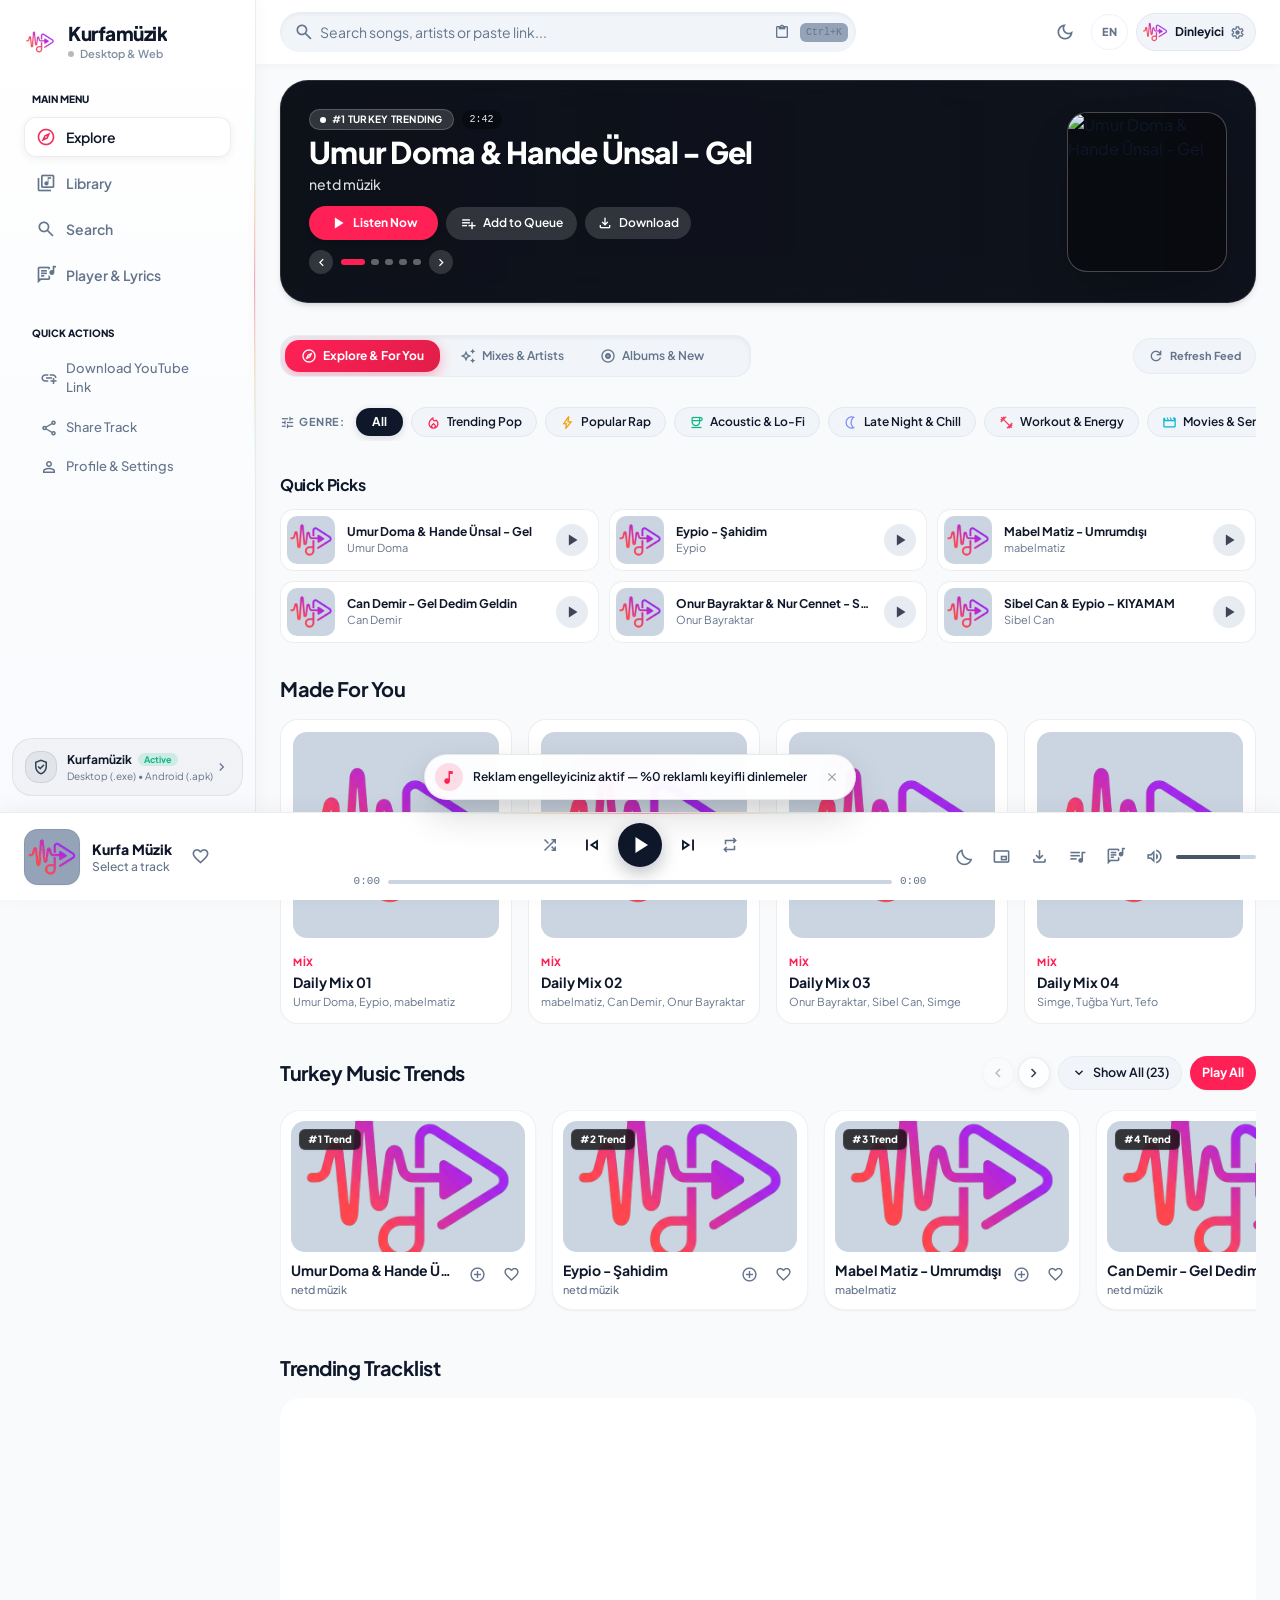
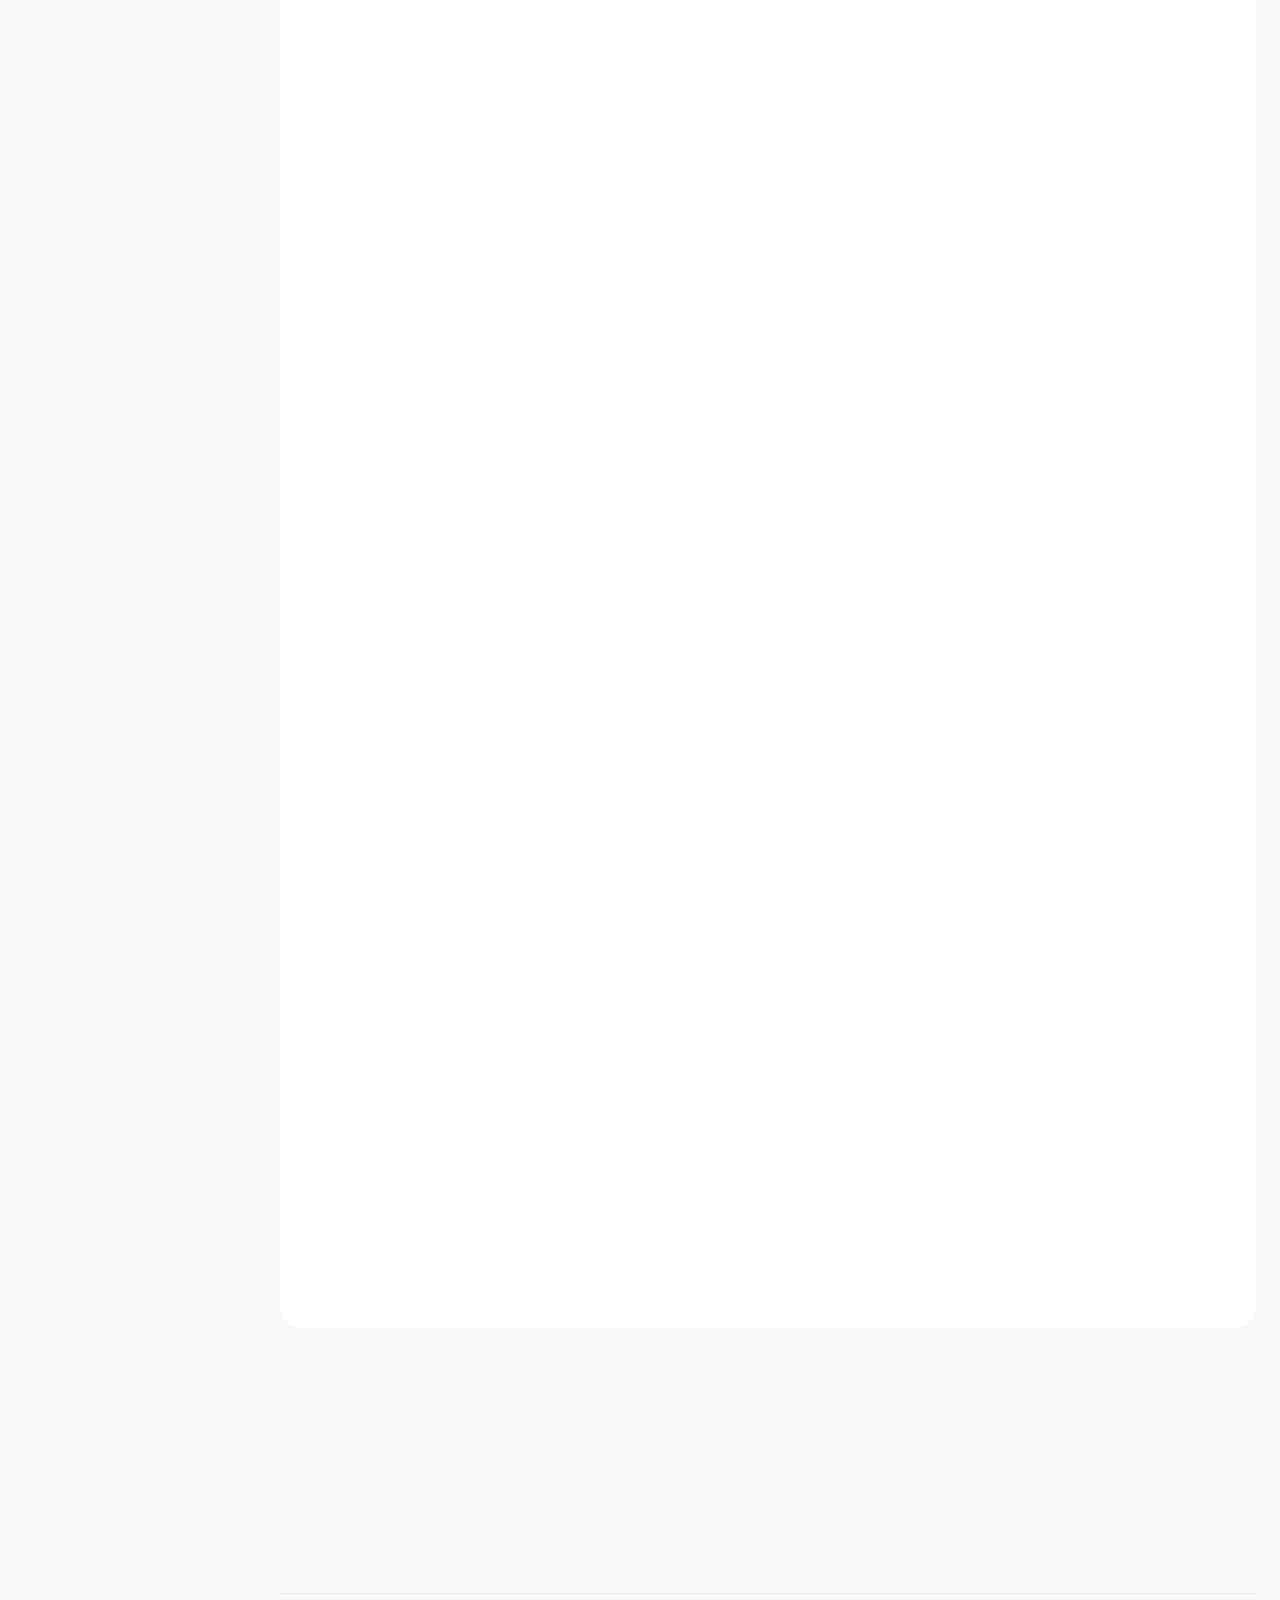
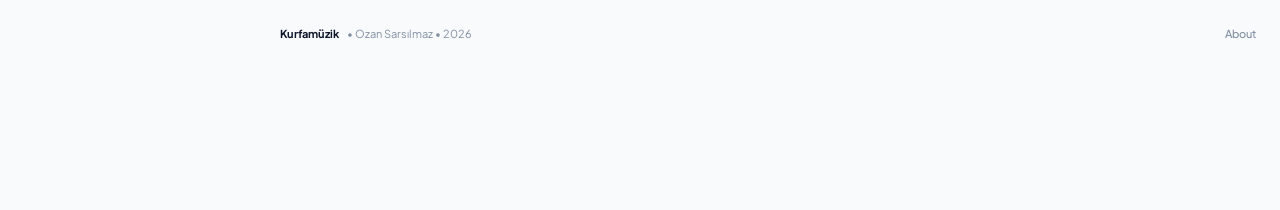
==== commit 9ff4f52d: "Refine lyric share modal, collapsed rail ergonomics, calm queue, Photo 4 lyrics clarity, and 1px tra" ====
--- a/index.html
+++ b/index.html
@@ -145,7 +145,7 @@
     }
   </style>
   <link rel="stylesheet" href="./tailwind.min.css?v=20261120_v17">
-  <link rel="stylesheet" href="./style.min.css?v=34705a23">
+  <link rel="stylesheet" href="./style.min.css?v=cf0b624b">
   <script>
     (function() {
       var markReady = function() { document.documentElement.classList.add('icons-ready'); };
@@ -281,10 +281,26 @@
           <span data-i18n="nav.profile_settings">Profilim & Ayarlar</span>
         </button>
       </div>
-    </div>
-
-    <!-- Reklamsız Uygulamalar & Eklenti Kurulumu -->
-    <div class="px-3 pb-4 pt-2 relative z-10">
+
+      <!-- Compact Icon-Rail Tools (Visible only when left sidebar is collapsed to 72px) -->
+      <div class="kurfa-collapsed-rail-extras hidden flex-col items-center gap-1.5 mt-3 pt-3 border-t border-white/10">
+        <button type="button" class="kurfa-collapsed-icon-btn" onclick="toggleQueueDrawer()" title="Çalma Sırası" aria-label="Çalma Sırası">
+          <span class="material-symbols-outlined text-[19px]" aria-hidden="true">queue_music</span>
+        </button>
+        <button type="button" class="kurfa-collapsed-icon-btn" onclick="toggleLyricsDrawer()" title="Canlı Sözler" aria-label="Canlı Sözler">
+          <span class="material-symbols-outlined text-[19px]" aria-hidden="true">subtitles</span>
+        </button>
+        <button type="button" class="kurfa-collapsed-icon-btn" onclick="toggleDarkMode()" title="Tema Değiştir" aria-label="Tema Değiştir">
+          <span class="material-symbols-outlined text-[19px]" aria-hidden="true">contrast</span>
+        </button>
+      </div>
+    </div>
+
+    <!-- Reklamsız Uygulamalar & Eklenti Kurulumu + Mini Collapsed Art -->
+    <div class="px-3 pb-4 pt-2 relative z-10 flex flex-col items-center gap-2.5">
+      <button type="button" id="sidebar-collapsed-art-btn" class="kurfa-collapsed-art-btn hidden" onclick="switchTab('calma-listeleri')" title="Çalan Parçaya Git">
+        <img id="sidebar-collapsed-art-img" src="./kurfamuzik_logo_96.webp" alt="Çalan kapak" width="42" height="42" class="w-full h-full object-cover" onerror="this.onerror=null; this.src='./kurfamuzik_logo.png';">
+      </button>
       <button type="button" id="btn-sidebar-install-apk" class="kurfa-sidebar-spotlight w-full p-3 rounded-2xl flex items-center justify-between gap-2 cursor-pointer transition-all group text-left" onclick="openAppInstallModal()" title="Kurfamüzik Reklamsız Uygulama & Eklenti Kur" data-i18n-title="nav.install_title">
         <div class="flex items-center gap-2.5 min-w-0 flex-1">
           <div class="kurfa-install-icon w-8 h-8 rounded-xl flex items-center justify-center flex-shrink-0 transition-transform group-hover:scale-105">
@@ -3236,26 +3252,26 @@
   </div>
 
   <!-- Lyrics Share Card PNG Modal -->
-  <div id="lyrics-share-modal" role="dialog" aria-modal="true" class="fixed inset-0 bg-black/65 backdrop-blur-md z-50 flex items-center justify-center p-4 opacity-0 pointer-events-none transition-opacity duration-200">
-    <div id="lyrics-share-modal-card" class="bg-surface-container-lowest rounded-3xl p-4 sm:p-5 max-w-md w-full shadow-2xl flex flex-col gap-3 border border-surface-container/60 transform scale-95 transition-transform duration-200 max-h-[90vh] overflow-y-auto">
+  <div id="lyrics-share-modal" role="dialog" aria-modal="true" class="fixed inset-0 bg-black/75 backdrop-blur-md z-50 flex items-center justify-center p-4 opacity-0 pointer-events-none transition-opacity duration-200" onclick="if (event.target === this) closeLyricsShareModal();">
+    <div id="lyrics-share-modal-card" class="kurfa-share-modal-card bg-surface-container-lowest rounded-3xl p-4 sm:p-5 max-w-[420px] w-full shadow-2xl flex flex-col gap-3.5 border border-white/10 transform scale-95 transition-transform duration-200 max-h-[92vh] overflow-y-auto">
       <div class="flex items-center justify-between">
         <div class="flex items-center gap-2">
-          <span class="material-symbols-outlined text-[20px] text-primary">ios_share</span>
-          <h3 class="text-sm sm:text-base font-extrabold text-on-surface" data-i18n="lyrics.share_modal_title">Söz Paylaşım Kartı</h3>
-        </div>
-        <button type="button" aria-label="Kapat" class="w-8 h-8 rounded-full flex items-center justify-center hover:bg-surface-container text-on-surface-variant" onclick="closeLyricsShareModal()">
-          <span class="material-symbols-outlined text-[19px]">close</span>
-        </button>
-      </div>
-      <div class="flex items-center justify-center bg-surface-container-low/60 rounded-2xl p-2">
-        <canvas id="lyrics-share-canvas" width="1080" height="1350" class="max-h-[50vh] w-auto rounded-xl shadow-lg aspect-[4/5]"></canvas>
-      </div>
-      <div class="grid grid-cols-3 gap-1.5 text-[11px] font-bold">
-        <button type="button" onclick="setLyricsShareTheme('mesh')" class="h-8 rounded-xl bg-surface-container-low hover:bg-surface-container text-on-surface" data-i18n="lyrics.theme_mesh">Kapak Mesh</button>
-        <button type="button" onclick="setLyricsShareTheme('dark')" class="h-8 rounded-xl bg-surface-container-low hover:bg-surface-container text-on-surface" data-i18n="lyrics.theme_dark">Koyu Cam</button>
-        <button type="button" onclick="setLyricsShareTheme('light')" class="h-8 rounded-xl bg-surface-container-low hover:bg-surface-container text-on-surface" data-i18n="lyrics.theme_light">Açık Minimal</button>
-      </div>
-      <div class="grid grid-cols-2 gap-2">
+          <span class="material-symbols-outlined text-[19px] text-primary">ios_share</span>
+          <h3 class="text-sm sm:text-[15px] font-extrabold tracking-tight text-on-surface" data-i18n="lyrics.share_modal_title">Söz Paylaşım Kartı</h3>
+        </div>
+        <button type="button" aria-label="Kapat" class="w-8 h-8 rounded-full flex items-center justify-center hover:bg-surface-container text-on-surface-variant transition-colors" onclick="closeLyricsShareModal()">
+          <span class="material-symbols-outlined text-[18px]">close</span>
+        </button>
+      </div>
+      <div class="kurfa-share-canvas-stage flex items-center justify-center rounded-2xl p-2.5 overflow-hidden">
+        <canvas id="lyrics-share-canvas" width="1080" height="1350" style="width:100%; max-width:340px; max-height:50vh; height:auto; aspect-ratio:4/5; display:block;" class="rounded-xl shadow-2xl"></canvas>
+      </div>
+      <div class="grid grid-cols-3 gap-2 text-[11px] font-bold" id="lyrics-share-theme-pills">
+        <button type="button" data-share-theme="mesh" onclick="setLyricsShareTheme('mesh')" class="kurfa-share-theme-btn is-active h-8 rounded-xl transition-all" data-i18n="lyrics.theme_mesh">Kapak Mesh</button>
+        <button type="button" data-share-theme="dark" onclick="setLyricsShareTheme('dark')" class="kurfa-share-theme-btn h-8 rounded-xl transition-all" data-i18n="lyrics.theme_dark">Koyu Cam</button>
+        <button type="button" data-share-theme="light" onclick="setLyricsShareTheme('light')" class="kurfa-share-theme-btn h-8 rounded-xl transition-all" data-i18n="lyrics.theme_light">Açık Minimal</button>
+      </div>
+      <div class="grid grid-cols-2 gap-2.5">
         <button type="button" onclick="downloadLyricsShareCard()" class="h-10 rounded-xl bg-primary text-on-primary text-xs font-bold flex items-center justify-center gap-1.5 shadow-md hover:bg-primary-container active:scale-95 transition-all">
           <span class="material-symbols-outlined text-[17px]">download</span>
           <span data-i18n="lyrics.download_png">PNG İndir</span>
@@ -3347,6 +3363,6 @@
   </div>
 
   <!-- Scripts (Deferred & minified; YouTube IFrame API loads lazily on demand) -->
-  <script defer fetchpriority="high" src="./app.min.js?v=534a316c"></script>
+  <script defer fetchpriority="high" src="./app.min.js?v=d3529231"></script>
 </body>
 </html>
--- a/style.min.css
+++ b/style.min.css
@@ -1 +1 @@
-:root{--kurfa-primary: #ff2056;--kurfa-primary-hover: #ff3b6d;--kurfa-primary-glow: rgba(255, 32, 86, .35);--kurfa-secondary: #6366f1;--kurfa-cyan: #06b6d4;--kurfa-bg-light: #f8fafc;--kurfa-surface-light: #ffffff;--kurfa-bg-dark: #0c101a;--kurfa-surface-dark: #101624;--kurfa-surface-card: #151d2e;--kurfa-border-dark: rgba(255, 255, 255, .06);--kurfa-border-light: rgba(0, 0, 0, .08);--mobile-nav-height: 62px;--ambient-rgb: 255, 32, 86}html{width:100%;max-width:100%;overflow-x:clip;margin:0;padding:0;scroll-behavior:smooth;-webkit-text-size-adjust:100%;color-scheme:light;background-color:var(--kurfa-bg-light)!important;color:#0f172a}html.dark-mode{color-scheme:dark;background-color:var(--kurfa-bg-dark)!important;color:#f1f5f9}body{position:relative;width:100%;max-width:100%;overflow-x:clip;margin:0;padding:0;min-height:100vh;min-height:100dvh;font-family:Plus Jakarta Sans,system-ui,-apple-system,sans-serif;background-color:var(--kurfa-bg-light)!important;color:#0f172a;-webkit-font-smoothing:antialiased;-moz-osx-font-smoothing:grayscale;-webkit-overflow-scrolling:touch}html:not(.dark-mode) body:not(.dark-mode) main,html:not(.dark-mode) body:not(.dark-mode) #app-shell,html:not(.dark-mode) body:not(.dark-mode) .bg-background{background-color:var(--kurfa-bg-light)!important;color:#0f172a}body:before,#player-liquid-bg{display:none!important;opacity:0!important}#app-shell,main,.view-tab,.view-tab>section,.view-tab>div{min-width:0;max-width:100%}main{position:relative;z-index:1;background-color:var(--kurfa-bg-light);overflow-x:clip}*{-webkit-tap-highlight-color:transparent;box-sizing:border-box}html,body,main,.view-tab,section,#home-tracklist-table,#playlist-tracks-table,#favorites-list-table,#custom-playlist-tracks-table,#spotify-playlist-tracks-table,#artist-tracks-container,#search-results-list{touch-action:pan-y pinch-zoom;-webkit-overflow-scrolling:touch}#home-tracklist-table>div,#playlist-tracks-table>div,#favorites-list-table>div,#custom-playlist-tracks-table>div,#spotify-playlist-tracks-table>div,#artist-tracks-container>div,#search-results-list>div,.track-row{touch-action:pan-y pinch-zoom!important}.overflow-x-auto{touch-action:pan-x pan-y!important;-webkit-overflow-scrolling:touch}html,body,main,aside,#app-shell,#karaoke-lyrics-box,#lyrics-container,#lyrics-scroll,#deck-lyrics-lines,#profile-modal-card,#settings-tab-nav,#settings-content-panel,#queue-drawer-list,.overflow-x-auto,.overflow-y-auto,.scrollbar-none,.scrollbar-thin{-ms-overflow-style:none!important;scrollbar-width:none!important}::-webkit-scrollbar,.scrollbar-none::-webkit-scrollbar,.scrollbar-thin::-webkit-scrollbar,#karaoke-lyrics-box::-webkit-scrollbar,#lyrics-container::-webkit-scrollbar,#lyrics-scroll::-webkit-scrollbar,#profile-modal-card::-webkit-scrollbar,#settings-tab-nav::-webkit-scrollbar,#settings-content-panel::-webkit-scrollbar,aside::-webkit-scrollbar,main::-webkit-scrollbar,.overflow-x-auto::-webkit-scrollbar,.overflow-y-auto::-webkit-scrollbar{display:none!important;width:0!important;height:0!important;background:transparent!important}#karaoke-lyrics-box,#lyrics-container,#lyrics-scroll{overflow-x:hidden!important;overflow-y:auto;overscroll-behavior-y:contain}#deck-lyrics-lines{overflow-x:hidden!important;max-width:100%}.text-error{color:#ef4444}.hover\:text-error:hover{color:#dc2626}.material-symbols-outlined{font-variation-settings:"FILL" 0,"wght" 400,"GRAD" 0,"opsz" 24;vertical-align:middle;display:inline-block;line-height:1;text-transform:none;letter-spacing:normal;word-wrap:normal;white-space:nowrap;direction:ltr;-webkit-font-smoothing:antialiased}.material-symbols-outlined.filled{font-variation-settings:"FILL" 1,"wght" 500,"GRAD" 0,"opsz" 24}.material-symbols-outlined.hidden{display:none!important}@keyframes spin-slow{0%{transform:rotate(0)}to{transform:rotate(360deg)}}.animate-spin-slow{animation:spin-slow 14s linear infinite;will-change:transform}.paused-animation,body.kurfa-bg-idle .animate-spin-slow{animation-play-state:paused!important}@media(prefers-reduced-motion:reduce){.animate-spin-slow,.animate-pulse,.animate-ping{animation:none!important}}#home-tracklist-table>div,#search-results-list>div,#playlist-tracks-table>div,#favorites-list-table>div,#custom-playlist-tracks-table>div,#spotify-playlist-tracks-table>div,#artist-tracks-container>div,#device-audio-list>div{content-visibility:auto;contain-intrinsic-size:auto 64px}.seek-track{cursor:pointer;position:relative;touch-action:none}.seek-track .seek-knob{opacity:0;transform:translate(-50%,-50%) scale(.7);transition:opacity .15s,transform .15s cubic-bezier(.34,1.56,.64,1);box-shadow:0 0 10px #ff2056a6}.seek-track:hover .seek-knob,.seek-track.dragging .seek-knob{opacity:1;transform:translate(-50%,-50%) scale(1)}.vol-track{cursor:pointer;position:relative;touch-action:none}.vol-track .vol-knob{opacity:0;transform:translate(-50%,-50%) scale(.7);transition:opacity .15s,transform .15s cubic-bezier(.34,1.56,.64,1);box-shadow:0 0 8px #ff205680}.vol-track:hover .vol-knob,.vol-track.dragging .vol-knob{opacity:1;transform:translate(-50%,-50%) scale(1)}.nav-item{transition:all .2s cubic-bezier(.2,.8,.2,1)}.nav-item.active{background:linear-gradient(135deg,var(--kurfa-primary),#e11d48)!important;color:#fff!important;font-weight:600;box-shadow:0 4px 16px var(--kurfa-primary-glow)}.nav-item.active .material-symbols-outlined{color:#fff!important}.mobile-nav-item{transition:all .2s ease}.mobile-nav-item.active{color:var(--kurfa-primary)!important}.mobile-nav-item.active .material-symbols-outlined{font-variation-settings:"FILL" 1,"wght" 600,"GRAD" 0,"opsz" 24;color:var(--kurfa-primary)!important}.view-tab{display:none!important;content-visibility:hidden!important;pointer-events:none!important;contain:strict!important}.view-tab.active{display:flex!important;content-visibility:visible!important;pointer-events:auto!important;contain:none!important;animation:tabFadeIn .22s cubic-bezier(.16,1,.3,1)}.view-suspended{display:none!important;content-visibility:hidden!important;pointer-events:none!important;contain:strict!important}@keyframes tabFadeIn{0%{opacity:0;transform:translateY(6px)}to{opacity:1;transform:translateY(0)}}#kurfa-floating-pip{--pip-rgb: 244, 63, 94;z-index:1010!important;display:block;width:284px;height:284px;border-radius:22px;overflow:hidden;background:#101420;border:1px solid rgba(255,255,255,.14);box-shadow:0 24px 54px -12px #000000ad,0 0 0 1px rgba(var(--pip-rgb),.18),inset 0 1px #ffffff29;opacity:1;scale:1;translate:0 0;transition:display,opacity .24s cubic-bezier(.22,1,.36,1),scale .26s cubic-bezier(.22,1,.36,1),translate .26s cubic-bezier(.22,1,.36,1),width .28s cubic-bezier(.22,1,.36,1),height .28s cubic-bezier(.22,1,.36,1),border-radius .26s ease;transition-behavior:allow-discrete}@starting-style{#kurfa-floating-pip{opacity:0;scale:.88;translate:0 14px}}#kurfa-floating-pip:where([hidden],[data-closing]){opacity:0;scale:.88;translate:0 14px;pointer-events:none}#kurfa-floating-pip[hidden]{display:none!important}@media(prefers-reduced-motion:reduce){#kurfa-floating-pip{scale:1;translate:none;transition-duration:.1s}@starting-style{#kurfa-floating-pip{scale:1;translate:none}}#kurfa-floating-pip:where([hidden],[data-closing]){scale:1;translate:none}}#kurfa-floating-pip[data-mode=compact]{width:408px;height:108px;border-radius:20px}.kurfa-pip-topbar{position:absolute;top:0;left:0;right:0;z-index:30;display:flex;align-items:center;justify-content:flex-end;padding:10px 10px 6px;cursor:grab;opacity:0;transition:opacity .2s ease}#kurfa-floating-pip:hover .kurfa-pip-topbar,#kurfa-floating-pip.is-vol-active .kurfa-pip-topbar,#kurfa-floating-pip:focus-within .kurfa-pip-topbar,#kurfa-floating-pip[data-mode=compact] .kurfa-pip-topbar{opacity:1}#kurfa-floating-pip[data-mode=compact] .kurfa-pip-topbar{padding:8px 10px 4px;justify-content:flex-end}.kurfa-pip-brand-pill{display:inline-flex;align-items:center;gap:6px;padding:3px 9px;border-radius:9999px;background:#0c101cb8;backdrop-filter:blur(12px);-webkit-backdrop-filter:blur(12px);border:1px solid rgba(255,255,255,.14);font-size:9.5px;font-weight:800;letter-spacing:.08em;color:#ffffffeb}.kurfa-pip-live-dot{width:6px;height:6px;border-radius:9999px;background:rgb(var(--pip-rgb));box-shadow:0 0 8px rgba(var(--pip-rgb),.9)}.kurfa-pip-win-actions{display:flex;align-items:center;gap:4px}.kurfa-pip-icon-btn{width:24px;height:24px;border-radius:9999px;border:0;background:#0a0e1870;backdrop-filter:blur(10px);color:#ffffffe0;display:inline-flex;align-items:center;justify-content:center;cursor:pointer;transition:background-color .15s ease,color .15s ease,transform .14s ease}.kurfa-pip-icon-btn:hover{background:#fff3;color:#fff;transform:scale(1.06)}.kurfa-pip-close-btn:hover{background:#f43f5ed9}.kurfa-pip-art-wrap{position:absolute;inset:0;overflow:hidden;background:#141927;transition:all .28s cubic-bezier(.22,1,.36,1)}#kurfa-floating-pip[data-mode=compact] .kurfa-pip-art-wrap{inset:14px auto auto 14px;z-index:15;width:72px;height:72px;border-radius:14px;box-shadow:0 8px 20px #0000007a;border:1px solid rgba(255,255,255,.14)}.kurfa-pip-cover-img{width:100%;height:100%;object-fit:cover;transform:scale(1.22);transition:transform .3s ease,filter .25s ease}#kurfa-floating-pip:hover .kurfa-pip-cover-img,#kurfa-floating-pip.is-vol-active .kurfa-pip-cover-img{filter:blur(8px) brightness(.75);transform:scale(1.3)}#kurfa-floating-pip[data-mode=compact] .kurfa-pip-cover-img,#kurfa-floating-pip[data-mode=compact]:hover .kurfa-pip-cover-img,#kurfa-floating-pip[data-mode=compact].is-vol-active .kurfa-pip-cover-img{filter:none;transform:scale(1.04)}.kurfa-pip-scrim{position:absolute;inset:0;z-index:5;pointer-events:none;background:radial-gradient(220px 180px at 18% 25%,rgba(var(--pip-rgb),.28),transparent 72%),linear-gradient(180deg,#0a0d167a,#0a0d16db);opacity:0;transition:opacity .22s ease}#kurfa-floating-pip:hover .kurfa-pip-scrim,#kurfa-floating-pip.is-vol-active .kurfa-pip-scrim,#kurfa-floating-pip:focus-within .kurfa-pip-scrim{opacity:1}#kurfa-floating-pip[data-mode=compact] .kurfa-pip-scrim{opacity:1;background:radial-gradient(240px 160px at 12% 30%,rgba(var(--pip-rgb),.24),transparent 70%),linear-gradient(135deg,#0f131ff5,#141927fa)}.kurfa-pip-hud{position:absolute;inset:0;z-index:20;display:flex;flex-direction:column;justify-content:flex-end;padding:40px 14px 12px;gap:8px;opacity:0;transition:opacity .2s ease}#kurfa-floating-pip:hover .kurfa-pip-hud,#kurfa-floating-pip.is-vol-active .kurfa-pip-hud,#kurfa-floating-pip:focus-within .kurfa-pip-hud,#kurfa-floating-pip[data-mode=compact] .kurfa-pip-hud{opacity:1}.kurfa-pip-meta{display:flex;flex-direction:column;align-items:center;text-align:center;min-width:0;margin-bottom:auto;margin-top:28px}.kurfa-pip-title{font-size:14px;font-weight:800;color:#fff;max-width:100%;white-space:nowrap;overflow:hidden;text-overflow:ellipsis}.kurfa-pip-artist{font-size:11.5px;color:#e2e8f0c7;max-width:100%;white-space:nowrap;overflow:hidden;text-overflow:ellipsis;margin-top:2px}.kurfa-pip-controls{display:flex;align-items:center;justify-content:center;gap:14px;margin-bottom:12px}.kurfa-pip-hide-cover{display:none!important}.kurfa-pip-ctrl-btn{width:30px;height:30px;border-radius:9999px;border:0;background:#ffffff1f;color:#fff;display:inline-flex;align-items:center;justify-content:center;cursor:pointer;transition:background-color .15s ease,transform .14s ease}.kurfa-pip-ctrl-btn:hover{background:#ffffff3d;transform:scale(1.07)}.kurfa-pip-play-btn{width:48px;height:48px;border-radius:9999px;border:1px solid rgba(255,255,255,.6);background:linear-gradient(180deg,#fff,#e5ebf6);color:#101420;display:inline-flex;align-items:center;justify-content:center;box-shadow:0 8px 22px #0000006b,0 0 14px rgba(var(--pip-rgb),.35);cursor:pointer;transition:transform .16s cubic-bezier(.22,1,.36,1)}.kurfa-pip-play-btn:hover{transform:scale(1.08)}.kurfa-pip-bottom-row{display:flex;align-items:center;justify-content:space-between;gap:6px}.kurfa-pip-vol-group{display:inline-flex;align-items:center;gap:4px}.kurfa-pip-vol-group .kurfa-pip-ctrl-btn{width:26px;height:26px;background:transparent}.kurfa-pip-vol-group .kurfa-pip-ctrl-btn:hover{background:#ffffff29}.kurfa-pip-vol-expand{display:inline-flex;align-items:center;gap:6px;width:0;height:26px;opacity:0;overflow:hidden;padding:0;border-radius:9999px;background:#ffffff14;backdrop-filter:blur(12px);-webkit-backdrop-filter:blur(12px);border:0;transition:width .24s cubic-bezier(.22,1,.36,1),opacity .18s ease,padding .2s ease}.kurfa-pip-vol-group:hover .kurfa-pip-vol-expand,.kurfa-pip-vol-group:focus-within .kurfa-pip-vol-expand,#kurfa-floating-pip.is-vol-active .kurfa-pip-vol-expand{width:106px;opacity:1;padding:0 9px}.kurfa-pip-vol-range{--slider-track-size: 3.5px;--slider-thumb-size: 10px;--slider-track-radius: 999px;--slider-thumb-radius: 50%;--slider-track-color: rgba(255, 255, 255, .24);--slider-fill-color: rgb(var(--pip-rgb, 244, 63, 94));--slider-thumb-color: #ffffff;--attr-min: 0;--attr-max: 100;--control-value: 80;--slider-progress: calc((var(--control-value) - var(--attr-min)) / (var(--attr-max) - var(--attr-min)) * 100%);appearance:none;-webkit-appearance:none;inline-size:62px;block-size:22px;margin:0;padding:0;border:0;background:transparent!important;cursor:pointer}.kurfa-pip-vol-range:focus-visible{outline:2px solid #ffffff;outline-offset:2px;border-radius:999px}.kurfa-pip-vol-range::-webkit-slider-runnable-track{block-size:var(--slider-track-size);border:0;border-radius:var(--slider-track-radius);background:linear-gradient(to right,var(--slider-fill-color) var(--slider-progress),var(--slider-track-color) var(--slider-progress))}.kurfa-pip-vol-range::-webkit-slider-thumb{-webkit-appearance:none;appearance:none;inline-size:var(--slider-thumb-size);block-size:var(--slider-thumb-size);margin-block-start:calc((var(--slider-track-size) - var(--slider-thumb-size)) / 2);border:0;border-radius:var(--slider-thumb-radius);background:var(--slider-thumb-color);box-shadow:0 0 6px rgba(var(--pip-rgb, 244, 63, 94),.75)}.kurfa-pip-vol-range::-moz-range-track{block-size:var(--slider-track-size);border:0;border-radius:var(--slider-track-radius);background:var(--slider-track-color)}.kurfa-pip-vol-range::-moz-range-progress{block-size:var(--slider-track-size);border-radius:var(--slider-track-radius);background:var(--slider-fill-color)}.kurfa-pip-vol-range::-moz-range-thumb{inline-size:var(--slider-thumb-size);block-size:var(--slider-thumb-size);border:0;border-radius:var(--slider-thumb-radius);background:var(--slider-thumb-color)}.kurfa-pip-vol-pct{font-size:9.5px;font-weight:700;font-variant-numeric:tabular-nums;color:#ffffffb8;min-width:24px;text-align:right}.kurfa-pip-times{display:inline-flex;align-items:center;gap:3px;font-size:10px;font-weight:600;font-variant-numeric:tabular-nums;color:#e2e8f0c7;transition:opacity .16s ease}.kurfa-pip-seek-track{position:relative;width:100%;height:4px;border-radius:9999px;background:#ffffff38;cursor:pointer;overflow:hidden;transition:height .15s ease}.kurfa-pip-seek-track:hover{height:6px}.kurfa-pip-seek-fill{height:100%;border-radius:9999px;background:linear-gradient(90deg,rgba(var(--pip-rgb),.85),#fff);transition:width .12s linear}.kurfa-pip-hairline-track{position:absolute;left:14px;right:14px;bottom:8px;height:2.5px;border-radius:9999px;background:#ffffff38;z-index:10;overflow:hidden;pointer-events:none;transition:opacity .18s ease}.kurfa-pip-hairline-fill{height:100%;border-radius:9999px;background:rgb(var(--pip-rgb));transition:width .15s linear}#kurfa-floating-pip:hover .kurfa-pip-hairline-track,#kurfa-floating-pip.is-vol-active .kurfa-pip-hairline-track,#kurfa-floating-pip[data-mode=compact] .kurfa-pip-hairline-track{opacity:0}#kurfa-floating-pip[data-mode=compact] .kurfa-pip-hud{padding:12px 16px 18px 98px;justify-content:space-between;gap:0}#kurfa-floating-pip[data-mode=compact] .kurfa-pip-meta{align-items:flex-start;text-align:left;margin-top:0;margin-bottom:2px;padding-right:108px}#kurfa-floating-pip[data-mode=compact] .kurfa-pip-title{font-size:13px}#kurfa-floating-pip[data-mode=compact] .kurfa-pip-artist{font-size:11px;margin-top:1px}#kurfa-floating-pip[data-mode=compact] .kurfa-pip-controls{justify-content:flex-start;gap:4px;margin:0;height:32px;position:relative;z-index:25}#kurfa-floating-pip[data-mode=compact] .kurfa-pip-hide-cover{display:inline-flex!important}#kurfa-floating-pip[data-mode=compact] .kurfa-pip-ctrl-btn{width:26px;height:26px;background:transparent}#kurfa-floating-pip[data-mode=compact] .kurfa-pip-play-btn{width:32px;height:32px;box-shadow:0 4px 12px #00000059}#kurfa-floating-pip[data-mode=compact] .kurfa-pip-play-btn .material-symbols-outlined{font-size:19px!important}#kurfa-floating-pip[data-mode=compact] .kurfa-pip-bottom-row{position:absolute;left:256px;right:16px;bottom:18px;height:30px;align-items:center;justify-content:flex-end;z-index:26}#kurfa-floating-pip[data-mode=compact] .kurfa-pip-vol-group:hover .kurfa-pip-vol-expand,#kurfa-floating-pip[data-mode=compact] .kurfa-pip-vol-group:focus-within .kurfa-pip-vol-expand,#kurfa-floating-pip[data-mode=compact].is-vol-active .kurfa-pip-vol-expand{width:88px;padding:0 8px}#kurfa-floating-pip[data-mode=compact] .kurfa-pip-vol-range{inline-size:44px}#kurfa-floating-pip[data-mode=compact] .kurfa-pip-vol-group:hover+.kurfa-pip-times,#kurfa-floating-pip[data-mode=compact].is-vol-active .kurfa-pip-times{display:none}#kurfa-floating-pip[data-mode=compact] .kurfa-pip-seek-track{position:absolute;left:14px;right:14px;bottom:8px;width:auto;height:3px}#mobile-download-banner{top:calc(4rem + env(safe-area-inset-top,0px));z-index:1020!important;background-color:#fffffff2}#active-download-pill{bottom:6rem;z-index:1005!important;background-color:#e2e8f0f2}#player-inline-download-status{background-color:#e2e8f0e6}#queue-drawer{z-index:1030!important}#downloader-modal,#share-modal,#profile-modal,#add-to-playlist-modal,#device-picker-modal,#app-install-modal,#google-account-chooser-modal,#ad-warning-modal{z-index:1050!important}#create-playlist-modal{z-index:1060!important}#desktop-update-modal{z-index:1070!important}.kurfa-toast{position:fixed;bottom:calc(6.25rem + env(safe-area-inset-bottom,0px));left:50%;transform:translate(-50%) translateY(24px) scale(.92);background:#fffffff0;color:#0f172a;padding:8px 16px 8px 10px;border-radius:9999px;font-size:13px;font-weight:600;box-shadow:0 16px 36px #00000024,0 4px 12px #0000000f;border:1px solid rgba(0,0,0,.08);backdrop-filter:blur(24px) saturate(180%);-webkit-backdrop-filter:blur(24px) saturate(180%);z-index:1100!important;opacity:0;pointer-events:none;transition:transform .36s cubic-bezier(.16,1,.3,1),opacity .28s ease,box-shadow .25s ease;display:flex;align-items:center;gap:10px;max-width:min(92vw,440px);cursor:pointer;user-select:none}.kurfa-toast.show{transform:translate(-50%) translateY(0) scale(1);opacity:1;pointer-events:auto}.kurfa-toast:hover{transform:translate(-50%) translateY(2px) scale(1.02);box-shadow:0 20px 44px #0000002e,0 6px 16px #00000014}.kurfa-toast:active{transform:translate(-50%) translateY(3px) scale(.97)}@media(max-width:768px){.kurfa-toast{bottom:calc(8.75rem + env(safe-area-inset-bottom,0px))}}progress.kurfa-progress{appearance:none;-webkit-appearance:none;width:100%;height:.5rem;border:0;border-radius:9999px;overflow:clip;background-color:#94a3b838;color:var(--kurfa-primary)}progress.kurfa-progress::-webkit-progress-bar{background-color:#94a3b838;border-radius:9999px}progress.kurfa-progress::-webkit-progress-value{background:linear-gradient(90deg,var(--kurfa-primary),#ec4899);border-radius:9999px;transition:width .2s ease}progress.kurfa-progress::-moz-progress-bar{background:linear-gradient(90deg,var(--kurfa-primary),#ec4899);border-radius:9999px}body.dark-mode progress.kurfa-progress{background-color:#ffffff1f}body.dark-mode progress.kurfa-progress::-webkit-progress-bar{background-color:#ffffff1f}.lyric-line,.lyrics-line{transition:color .22s ease,background-color .22s ease,opacity .22s ease,transform .24s cubic-bezier(.22,1,.36,1);cursor:pointer;scroll-margin:72px 0;padding:10px 14px;border-radius:14px;line-height:1.5;font-weight:700;font-size:1.06rem;color:#0f172a61;background:transparent;border:none!important;outline:none!important;box-shadow:none!important;min-width:0;max-width:100%;word-break:break-word;transform:translateZ(0);transform-origin:left center}@media(min-width:768px){.lyric-line,.lyrics-line{font-size:1.15rem;padding:11px 16px}}.lyric-line:focus,.lyric-line:focus-visible,.lyrics-line:focus,.lyrics-line:focus-visible{outline:none!important;border:none!important;box-shadow:none!important}.lyric-line:hover,.lyrics-line:hover{color:#0f172acc;background-color:#0f172a0b;border:none!important}.lyric-line.active,.lyric-line.active-lyric,.lyrics-line.active{color:#0f172a!important;background:transparent!important;border:none!important;outline:none!important;box-shadow:none!important;font-weight:800;transform:translateZ(0) scale(1.025);transform-origin:left center;will-change:transform}.lyric-line.active:hover,.lyric-line.active-lyric:hover,.lyrics-line.active:hover{background:#0f172a0a!important}.lyric-duet-right,.lyric-duet-right.active{transform-origin:right center}.lyric-duet-center,.lyric-duet-center.active{transform-origin:center center}body.dark-mode .lyric-line,body.dark-mode .lyrics-line{color:#ffffff61;background:transparent;border:none!important}body.dark-mode .lyric-line:hover,body.dark-mode .lyrics-line:hover{color:#ffffffd9;background-color:#ffffff0a;border:none!important}body.dark-mode .lyric-line.active,body.dark-mode .lyric-line.active-lyric,body.dark-mode .lyrics-line.active{color:#fff!important;background:transparent!important;border:none!important;outline:none!important;box-shadow:none!important;text-shadow:0 0 12px rgba(255,255,255,.22)}body.dark-mode .lyric-line.active:hover,body.dark-mode .lyric-line.active-lyric:hover,body.dark-mode .lyrics-line.active:hover{background:#ffffff0a!important}.lyric-words-wrap{display:flex;flex-wrap:wrap;align-items:baseline;gap:.24em;min-width:0}.lyric-duet-right .lyric-words-wrap{justify-content:flex-end}.lyric-duet-center .lyric-words-wrap{justify-content:center}.lyric-word{display:inline-block;--word-fill: -24%;--word-lift: 0;--word-glow: 0;padding:.08em .03em;margin:-.08em -.03em;transform:translateZ(0);transition:transform .22s cubic-bezier(.22,1.28,.36,1),color .16s ease,filter .18s ease}.lyric-line.active .lyric-word{color:#0f172a52}body.dark-mode .lyric-line.active .lyric-word{color:#ffffff57}.lyric-line.active .lyric-word.word-sung{color:#0f172a;transform:translateZ(0) scale(1)}body.dark-mode .lyric-line.active .lyric-word.word-sung{color:#fff;transform:translateZ(0) scale(1)}.lyric-line.active .lyric-word.word-active{background-image:linear-gradient(90deg,#0f172a 0% calc(var(--word-fill, -24%)),#0f172a57 calc(var(--word-fill, -24%) + 18%) 100%);background-size:100% 100%;background-repeat:no-repeat;-webkit-background-clip:text;background-clip:text;-webkit-text-fill-color:transparent;color:transparent;text-shadow:none!important;filter:none!important;transform:translate3d(0,calc(var(--word-lift, 0) * -2px),0) scale(calc(1 + var(--word-lift, 0) * .036));will-change:transform}body.dark-mode .lyric-line.active .lyric-word.word-active{background-image:linear-gradient(90deg,#fff 0% calc(var(--word-fill, -24%)),#ffffff61 calc(var(--word-fill, -24%) + 18%) 100%);background-size:100% 100%;background-repeat:no-repeat;-webkit-background-clip:text;background-clip:text;-webkit-text-fill-color:transparent;color:transparent;text-shadow:none!important;filter:none!important;transform:translate3d(0,calc(var(--word-lift, 0) * -2.2px),0) scale(calc(1 + var(--word-lift, 0) * .04));will-change:transform}.lyric-duet-left{text-align:left;padding-right:12%}.lyric-duet-right{text-align:right;padding-left:12%}.lyric-duet-right>.flex{flex-direction:row-reverse}.lyric-duet-center{text-align:center}.lyric-bg-vocal{display:block;margin-top:3px;font-size:.78em;font-weight:600;font-style:italic;opacity:.58;transform:scale(.97);transform-origin:left center;transition:opacity .25s ease,transform .25s ease}.lyric-duet-right .lyric-bg-vocal{transform-origin:right center}.lyric-line.active .lyric-bg-vocal{opacity:.88;transform:scale(1)}@keyframes kurfaBreathDot{0%,to{opacity:.32;transform:scale(.84)}50%{opacity:1;transform:scale(1.16)}}.lyric-interlude{display:none!important;align-items:center;gap:6px;padding:6px 14px!important;margin:2px 0;border-radius:9999px!important;background:#0f172a0d!important;color:var(--kurfa-primary)!important;align-self:flex-start;border:none!important;transform:none!important;transition:opacity .25s ease,transform .25s ease}body.dark-mode .lyric-interlude{background:#ffffff12!important}.lyric-interlude.active{display:inline-flex!important;background:#ff205624!important;color:var(--kurfa-primary)!important;transform:scale(1.04)!important}body.dark-mode .lyric-interlude.active{background:#ff205633!important;color:#ff5c8a!important}.lyric-interlude span{width:7px;height:7px;border-radius:9999px;background:currentColor;display:inline-block;animation:kurfaBreathDot 1.6s ease-in-out infinite}.lyric-interlude span:nth-child(2){animation-delay:.24s}.lyric-interlude span:nth-child(3){animation-delay:.48s}.lyrics-share-selecting .lyric-line{border:1px dashed rgba(100,116,139,.28)!important}.lyric-line.lyric-selected{background:#ff205624!important;border:1.5px solid rgba(255,32,86,.72)!important;color:#be123c!important}body.dark-mode .lyric-line.lyric-selected{background:#ff20563d!important;border:1.5px solid rgba(255,92,138,.85)!important;color:#fff!important}#btn-lyrics-resync{position:absolute!important;left:50%!important;right:auto!important;bottom:14px!important;transform:translate(-50%)!important;z-index:25;padding:7px 16px;border-radius:9999px;max-width:calc(100% - 24px);background:#ffffffe6;backdrop-filter:blur(18px) saturate(180%);-webkit-backdrop-filter:blur(18px) saturate(180%);border:1px solid rgba(15,23,42,.12);color:#0f172a;box-shadow:0 10px 26px #0f172a2e,inset 0 1px #fffc}#btn-lyrics-resync:active{transform:translate(-50%) scale(.96)!important}#btn-lyrics-resync.hidden{display:none!important}body.dark-mode #btn-lyrics-resync{background:#121624e0;border:1px solid rgba(255,255,255,.18);color:#fff;box-shadow:0 12px 30px #0000008c,inset 0 1px #ffffff2e}.kurfa-liquid-bg{position:absolute;inset:0;z-index:0;pointer-events:none;overflow:hidden;opacity:.24;transition:opacity .5s ease;--mesh-c1: rgba(255, 32, 86, .42);--mesh-c2: rgba(99, 102, 241, .36);--mesh-c3: rgba(6, 182, 212, .28)}body.dark-mode .kurfa-liquid-bg{opacity:.42}.kurfa-liquid-bg.disabled{opacity:0!important;display:none!important}.kurfa-liquid-bg:before,.kurfa-liquid-bg:after{content:"";position:absolute;inset:-35%;border-radius:50%;will-change:transform;filter:blur(48px)}.kurfa-liquid-bg:before{background:radial-gradient(circle at 28% 28%,var(--mesh-c1) 0%,transparent 52%),radial-gradient(circle at 75% 68%,var(--mesh-c2) 0%,transparent 54%);animation:kurfaMeshDriftA 22s ease-in-out infinite alternate}.kurfa-liquid-bg:after{background:radial-gradient(circle at 68% 24%,var(--mesh-c3) 0%,transparent 50%),radial-gradient(circle at 30% 78%,var(--mesh-c1) 0%,transparent 50%);animation:kurfaMeshDriftB 28s ease-in-out infinite alternate}@keyframes kurfaMeshDriftA{0%{transform:translate3d(-4%,-3%,0) scale(1)}to{transform:translate3d(5%,4%,0) scale(1.08)}}@keyframes kurfaMeshDriftB{0%{transform:translate3d(4%,-4%,0) scale(1.05)}to{transform:translate3d(-5%,5%,0) scale(.96)}}body.kurfa-bg-idle .kurfa-liquid-bg:before,body.kurfa-bg-idle .kurfa-liquid-bg:after{animation-play-state:paused!important}@media(prefers-reduced-motion:reduce){.kurfa-liquid-bg:before,.kurfa-liquid-bg:after,.lyric-interlude span{animation:none!important}}.kurfa-glass-popover{background:#ffffffe6;backdrop-filter:blur(22px) saturate(180%);-webkit-backdrop-filter:blur(22px) saturate(180%);border:1px solid rgba(15,23,42,.12);box-shadow:0 20px 44px -10px #0f172a38,inset 0 1px #ffffffd9}body.dark-mode .kurfa-glass-popover{background:#101624e6;border:1px solid rgba(255,255,255,.14);box-shadow:0 24px 52px -10px #000000ad,inset 0 1px #ffffff29}#sleep-timer-popover,#lyrics-share-modal{z-index:1065!important}body.dark-mode #lyrics-share-modal-card{background-color:#111623!important;border:1px solid rgba(255,255,255,.14)!important}.fx-pill-btn{transition:all .15s ease;user-select:none}.fx-pill-btn.active{background-color:#1e293b!important;color:#fff!important;font-weight:700;box-shadow:0 2px 6px #0f172a29}body.dark-mode .fx-pill-btn.active{background-color:#f8fafc!important;color:#0f172a!important;box-shadow:0 2px 8px #00000059}body.dark-mode .fx-pill-btn:not(.active){background-color:#141a28!important;color:#94a3b8!important}body.dark-mode .fx-pill-btn:not(.active):hover{background-color:#1c2438!important;color:#f8fafc!important}.kurfa-eq-grid{display:grid;grid-template-columns:repeat(5,minmax(0,1fr));gap:.5rem}.kurfa-fx-speed-grid{display:grid;grid-template-columns:repeat(4,minmax(0,1fr));gap:.375rem}.kurfa-fx-toggles-grid{display:grid;grid-template-columns:repeat(2,minmax(0,1fr));gap:.5rem}.kurfa-sleep-grid{display:grid;grid-template-columns:repeat(6,minmax(0,1fr));gap:.25rem}.eq-bar{transition:height .2s cubic-bezier(.4,0,.2,1)}.sub-tab-pill{transition:all .2s ease;cursor:pointer;user-select:none}.sub-tab-pill.active{background:linear-gradient(135deg,var(--kurfa-primary),#e11d48)!important;color:#fff!important;box-shadow:0 4px 14px var(--kurfa-primary-glow);font-weight:700}.sub-tab-pill.active .material-symbols-outlined{color:#fff!important}.eq-preset-btn{transition:all .15s ease;user-select:none}.eq-preset-btn.active{background-color:#1e293b!important;color:#fff!important;font-weight:700;box-shadow:0 2px 8px #0f172a2e}body.dark-mode .eq-preset-btn.active{background-color:#fff!important;color:#0f172a!important;box-shadow:0 2px 10px #00000059}.download-progress-fill{transition:width .3s ease-out}.modern-card{transition:transform .22s cubic-bezier(.2,.8,.2,1),box-shadow .22s cubic-bezier(.2,.8,.2,1)}.modern-card:hover{transform:translateY(-4px);box-shadow:0 12px 28px #0000001f}body.dark-mode .modern-card:hover{box-shadow:0 14px 34px #00000073}html.dark-mode,html.dark-mode body,body.dark-mode{background-color:var(--kurfa-bg-dark)!important;color:#f1f5f9!important}html.dark-mode main,body.dark-mode main,html.dark-mode #app-shell,body.dark-mode #app-shell,html.dark-mode .bg-background,body.dark-mode .bg-background{background-color:var(--kurfa-bg-dark)!important}body.dark-mode header{background-color:#0c101adb!important;backdrop-filter:blur(20px) saturate(160%);-webkit-backdrop-filter:blur(20px) saturate(160%);border-bottom:1px solid rgba(255,255,255,.04)!important;box-shadow:0 2px 14px #00000038!important}body.dark-mode aside{background-color:#101624f0!important;border-right:1px solid rgba(255,255,255,.04)!important;box-shadow:2px 0 18px #0000003d!important}body.dark-mode footer{background-color:var(--kurfa-bg-dark)!important;border-top:1px solid rgba(255,255,255,.04)!important}body.dark-mode footer.fixed,body.dark-mode #desktop-player-bar{background-color:#101624eb!important;backdrop-filter:blur(22px) saturate(160%);-webkit-backdrop-filter:blur(22px) saturate(160%);border-top:1px solid rgba(255,255,255,.045)!important;box-shadow:0 -8px 28px #00000057!important}body.dark-mode #mobile-bottom-nav,body.dark-mode #mobile-mini-player{background-color:#0e121cf0!important;backdrop-filter:blur(18px);-webkit-backdrop-filter:blur(18px);border-top:1px solid var(--kurfa-border-dark)!important}body.dark-mode #mobile-download-banner,body.dark-mode #active-download-pill,body.dark-mode #player-inline-download-status{background-color:#151b2bf0!important;border-color:#ffffff24!important;color:#f8fafc!important}body.dark-mode .bg-surface-container-lowest,body.dark-mode .bg-white{background-color:var(--kurfa-surface-card)!important;color:#f8fafc!important;border:1px solid rgba(255,255,255,.05)}body.dark-mode .bg-surface-container-lowest\/80,body.dark-mode .bg-surface-container-lowest\/90,body.dark-mode .bg-surface-container-lowest\/95{background-color:#151b2beb!important;color:#f8fafc!important}body.dark-mode .bg-surface-container-low{background-color:#121724!important}body.dark-mode .hover\:bg-surface-container-low:hover{background-color:#192235!important}body.dark-mode .bg-surface-container-low\/50,body.dark-mode .bg-surface-container-low\/60,body.dark-mode .bg-surface-container-low\/70,body.dark-mode .bg-surface-container-low\/80{background-color:#161d2dd9!important}body.dark-mode .bg-primary-fixed\/40{background-color:#ff205629!important}body.dark-mode .bg-surface-container{background-color:#182030!important}body.dark-mode .hover\:bg-surface-container:hover,body.dark-mode .bg-surface-container-high{background-color:#202b40!important}body.dark-mode .hover\:bg-surface-container-high:hover{background-color:#26334d!important}body.dark-mode .bg-surface-container-high\/40:hover,body.dark-mode .hover\:bg-surface-container-high\/40:hover{background-color:#26334d8c!important}body.dark-mode .bg-surface-container-high\/90,body.dark-mode .bg-surface-container-highest\/95{background-color:#202b40f0!important}body.dark-mode .bg-surface-container-highest{background-color:#283750!important}body.dark-mode .text-on-surface{color:#f8fafc!important}body.dark-mode .text-on-surface-variant{color:#94a3b8!important}body.dark-mode .text-on-surface-variant\/60,body.dark-mode .text-on-surface-variant\/70{color:#94a3b8d9!important}body.dark-mode .border-surface-container,body.dark-mode .border-surface-container-high,body.dark-mode .border-surface-container\/50,body.dark-mode .border-surface-container\/60,body.dark-mode .border-surface-container\/70{border-color:var(--kurfa-border-dark)!important}body.dark-mode input:not([type=range]):not([type=checkbox]):not([type=radio]){background-color:#141a27!important;color:#f8fafc!important;border:1px solid rgba(255,255,255,.12)!important}body.dark-mode input::placeholder{color:#94a3b8!important}body.dark-mode #downloader-modal-card,body.dark-mode #profile-modal-card,body.dark-mode #share-modal-card,body.dark-mode #create-playlist-modal-card,body.dark-mode #add-to-playlist-modal-card,body.dark-mode #device-picker-modal-card,body.dark-mode #app-install-modal-card,body.dark-mode #album-detail-modal-card,body.dark-mode #google-account-chooser-card{background-color:#111623!important;border:1px solid rgba(255,255,255,.14)!important;box-shadow:0 25px 60px #000c!important}body.dark-mode #queue-drawer{background-color:#111623!important;border:1px solid rgba(255,255,255,.12)!important}body.dark-mode #karaoke-lyrics-card,body.dark-mode #karaoke-lyrics-box,body.dark-mode #lyrics-offset-controls{background-color:transparent!important}body.dark-mode .sub-tab-pill:not(.active){background-color:#141a28!important;color:#94a3b8!important}body.dark-mode .sub-tab-pill:not(.active):hover{background-color:#1c2438!important;color:#f8fafc!important}#filter-container .filter-pill.active{background:#0f172a!important;color:#fff!important;border-color:#0f172a!important;box-shadow:0 2px 8px #0f172a24!important}body.dark-mode #filter-container .filter-pill.active{background:#f8fafc!important;color:#0c101a!important;border-color:#f8fafc!important;box-shadow:0 2px 10px #00000047!important}body.dark-mode .filter-pill:not(.active){background-color:#141a28!important;border-color:var(--kurfa-border-dark)!important;color:#94a3b8!important}body.dark-mode .filter-pill:not(.active):hover{background-color:#1c2438!important;color:#f8fafc!important}.track-row{transition:background-color .16s ease,border-color .18s ease,box-shadow .18s ease;border:1px solid transparent;border-radius:.75rem;width:100%;max-width:100%;min-width:0;overflow:hidden}.track-row>div:first-child{min-width:0;flex:1 1 0%;overflow:hidden}.track-row h4,.track-row p{max-width:100%;min-width:0;overflow:hidden;text-overflow:ellipsis}#search-spotlight-box{width:100%;max-width:100%;min-width:0;overflow:hidden;box-sizing:border-box}#search-spotlight-box>div,#search-spotlight-box>div>div:last-child{width:100%;max-width:100%;min-width:0}#search-spotlight-box h3,#search-spotlight-box p,#search-spotlight-box span{max-width:100%;min-width:0}#search-spotlight-box h3,#search-spotlight-box p{overflow:hidden;text-overflow:ellipsis}#search-spotlight-box button{max-width:100%;white-space:nowrap}#btn-toggle-trends,#btn-play-all-trends{white-space:nowrap;height:34px;padding:0 12px;font-size:12.5px;display:inline-flex;align-items:center;justify-content:center;gap:6px;flex-shrink:0;line-height:1}#trendler-cards-grid.flex-wrap{display:grid!important;grid-template-columns:repeat(2,minmax(0,1fr))!important;gap:.625rem!important;width:100%!important;overflow-x:visible!important}#trendler-cards-grid.flex-wrap>.kurfa-trend-card{width:100%!important;min-width:0!important;max-width:none!important;flex-shrink:1!important}@media(min-width:641px){#trendler-cards-grid.flex-wrap{grid-template-columns:repeat(auto-fill,minmax(210px,1fr))!important;gap:1rem!important}}.track-row:hover{background-color:#0f172a0a!important}.track-row.active{background:#0f172a0e!important;border:1px solid rgba(15,23,42,.09)!important;box-shadow:none!important}.track-row.active:hover{background:#0f172a13!important}.track-row.active .kurfa-row-title{color:#0f172a!important;font-weight:700!important}.track-row.active .kurfa-row-artist{color:#475569!important}body.dark-mode .track-row:hover{background-color:#ffffff0e!important}body.dark-mode .track-row.active{background:#ffffff13!important;border:1px solid rgba(255,255,255,.1)!important;box-shadow:none!important}body.dark-mode .track-row.active:hover{background:#ffffff1a!important}body.dark-mode .track-row.active .kurfa-row-title{color:#fff!important;font-weight:700!important}body.dark-mode .track-row.active .kurfa-row-artist{color:#e2e8f0b8!important}#queue-drawer>div:first-child{flex-shrink:0}#queue-drawer-list{display:flex;flex-direction:column;gap:2px;overflow:visible;flex:0 0 auto;min-height:0;max-height:none;padding-right:0}#queue-drawer-list>.track-row,#queue-drawer-list>div{flex-shrink:0!important}#queue-drawer-list>.track-row{min-height:54px!important;height:auto!important;padding:8px 10px!important}@keyframes kurfaEqBounce{0%,to{height:4px}50%{height:14px}}.kurfa-eq-bars{display:inline-flex;align-items:flex-end;justify-content:center;gap:2px;height:15px;width:16px;flex-shrink:0}.kurfa-eq-bars span{display:block;width:2.5px;border-radius:9999px;background-color:#0f172a;height:5px;animation:kurfaEqBounce .85s ease-in-out infinite}body.dark-mode .kurfa-eq-bars span{background-color:#fff}.kurfa-eq-bars span:nth-child(1){animation-delay:0s}.kurfa-eq-bars span:nth-child(2){animation-delay:.22s;height:11px}.kurfa-eq-bars span:nth-child(3){animation-delay:.44s;height:7px}.kurfa-eq-bars.paused span{animation-play-state:paused;height:5px;opacity:.75}.kurfa-playing-pill{display:inline-flex;align-items:center;gap:4px;padding:2px 8px;border-radius:9999px;font-size:11px;font-weight:600;letter-spacing:.01em;background:#0f172a12;color:#334155;border:1px solid rgba(15,23,42,.1);flex-shrink:0;white-space:nowrap;line-height:1.25}body.dark-mode .kurfa-playing-pill{background:#ffffff1a;color:#ffffffe0;border:1px solid rgba(255,255,255,.14)}body.dark-mode .nav-item:not(.active){color:#94a3b8!important}body.dark-mode .nav-item:not(.active):hover,body.dark-mode aside .quick-action-btn:hover{background-color:#ffffff17!important;box-shadow:inset 0 0 0 1px #ffffff14;color:#fff!important}body.dark-mode .mobile-nav-item:not(.active){color:#94a3b8!important}body.dark-mode .kurfa-toast{background:#141822eb!important;border:1px solid rgba(255,255,255,.14)!important;color:#f8fafc!important;box-shadow:0 20px 48px #0000008c,0 4px 16px #00000059!important}body.dark-mode .eq-preset-btn:not(.active){background-color:#141a28!important;color:#94a3b8!important}body.dark-mode .eq-preset-btn:not(.active):hover{background-color:#1c2438!important;color:#f8fafc!important}body.dark-mode thead{border-bottom:1px solid var(--kurfa-border-dark)!important}body.dark-mode th{color:#94a3b8!important}body.dark-mode tr{border-bottom:1px solid rgba(255,255,255,.04)!important}body.dark-mode input[type=range]:not(.kurfa-studio-range):not(.kurfa-pip-vol-range){background:#1c2438!important}.kurfa-studio-fader-col{display:flex;flex-direction:column;align-items:center;gap:6px;padding:8px 4px;border-radius:14px;transition:background-color .18s ease;user-select:none;-webkit-user-select:none;touch-action:none}.kurfa-studio-fader-col:hover{background:#0f172a09}body.dark-mode .kurfa-studio-fader-col:hover{background:#ffffff09}.kurfa-studio-fader-track{position:relative;width:6px;height:86px;border-radius:9999px;background:#0f172a1c;box-shadow:inset 0 1px 2px #0f172a24;cursor:ns-resize;touch-action:none;outline:none}body.dark-mode .kurfa-studio-fader-track{background:#ffffff1a;box-shadow:inset 0 1px 3px #00000073}.kurfa-studio-fader-track:focus-visible{box-shadow:0 0 0 2px var(--kurfa-primary)}.kurfa-studio-fader-center-line{position:absolute;left:-4px;right:-4px;top:50%;height:1px;transform:translateY(-50%);background:#0f172a38;pointer-events:none}body.dark-mode .kurfa-studio-fader-center-line{background:#ffffff3d}.kurfa-studio-fader-fill{position:absolute;left:0;right:0;border-radius:9999px;background:linear-gradient(180deg,rgba(var(--fx-rgb, 71, 85, 105),.95),rgba(var(--fx-rgb, 71, 85, 105),.55));box-shadow:0 0 10px rgba(var(--fx-rgb, 71, 85, 105),.3);pointer-events:none;transition:top .08s ease,height .08s ease,background .55s ease,box-shadow .55s ease}body.dark-mode .kurfa-studio-fader-fill{background:linear-gradient(180deg,rgb(var(--fx-rgb, 226, 232, 240)),rgba(var(--fx-rgb, 148, 163, 184),.45));box-shadow:0 0 12px rgba(var(--fx-rgb, 226, 232, 240),.35)}.kurfa-studio-fader-col.dragging .kurfa-studio-fader-fill,.kurfa-studio-fader-col.dragging .kurfa-studio-fader-thumb{transition:none!important}.kurfa-studio-fader-thumb{position:absolute;left:50%;width:14px;height:14px;border-radius:9999px;transform:translate(-50%,50%);background:#fff;border:2px solid rgb(var(--fx-rgb, 51, 65, 85));box-shadow:0 2px 8px #0f172a47,0 0 0 1px #fff6;pointer-events:none;transition:bottom .08s ease,transform .14s ease,box-shadow .14s ease,border-color .55s ease}body.dark-mode .kurfa-studio-fader-thumb{background:#fff;border:2px solid rgb(var(--fx-rgb, 203, 213, 225));box-shadow:0 2px 10px #0000008c,0 0 8px rgba(var(--fx-rgb, 203, 213, 225),.35)}.kurfa-studio-fader-track:hover .kurfa-studio-fader-thumb,.kurfa-studio-fader-col.dragging .kurfa-studio-fader-thumb{transform:translate(-50%,50%) scale(1.14);box-shadow:0 0 0 4px rgba(var(--fx-rgb, 148, 163, 184),.25),0 3px 10px #00000059}input[type=range].kurfa-studio-range{-webkit-appearance:none!important;appearance:none!important;width:100%;height:5px!important;border-radius:9999px!important;border:none!important;outline:none!important;padding:0!important;margin:6px 0!important;cursor:pointer;background:linear-gradient(90deg,rgb(var(--fx-rgb, 51, 65, 85)) 0%,rgb(var(--fx-rgb, 51, 65, 85)) var(--range-pct, 0%),rgba(15,23,42,.12) var(--range-pct, 0%),rgba(15,23,42,.12) 100%)!important}body.dark-mode input[type=range].kurfa-studio-range{background:linear-gradient(90deg,rgb(var(--fx-rgb, 226, 232, 240)) 0%,rgba(var(--fx-rgb, 148, 163, 184),.72) var(--range-pct, 0%),rgba(255,255,255,.12) var(--range-pct, 0%),rgba(255,255,255,.12) 100%)!important;border:none!important}input[type=range].kurfa-studio-range::-webkit-slider-runnable-track{height:5px;border-radius:9999px;background:transparent;border:none}input[type=range].kurfa-studio-range::-webkit-slider-thumb{-webkit-appearance:none!important;appearance:none!important;width:14px;height:14px;margin-top:-4.5px;border-radius:9999px;background:#fff;border:2px solid rgb(var(--fx-rgb, 51, 65, 85));box-shadow:0 2px 8px #0f172a40;transition:transform .14s ease,box-shadow .14s ease,border-color .55s ease}body.dark-mode input[type=range].kurfa-studio-range::-webkit-slider-thumb{border-color:rgb(var(--fx-rgb, 203, 213, 225))}input[type=range].kurfa-studio-range:hover::-webkit-slider-thumb{transform:scale(1.14);box-shadow:0 0 0 4px rgba(var(--fx-rgb, 148, 163, 184),.24),0 2px 10px #00000059}input[type=range].kurfa-studio-range::-moz-range-track{height:5px;border-radius:9999px;background:transparent;border:none}input[type=range].kurfa-studio-range::-moz-range-thumb{width:14px;height:14px;border-radius:9999px;background:#fff;border:2px solid rgb(var(--fx-rgb, 51, 65, 85));box-shadow:0 2px 8px #0f172a40;transition:transform .14s ease,box-shadow .14s ease}.fx-toggle-btn{border:1px solid rgba(15,23,42,.08);transition:background-color .18s ease,border-color .35s ease,box-shadow .35s ease}body.dark-mode .fx-toggle-btn{border:1px solid rgba(255,255,255,.08)}.fx-toggle-btn.fx-on{border-color:rgba(var(--fx-rgb, 51, 65, 85),.42)!important;background:rgba(var(--fx-rgb, 51, 65, 85),.1)!important}body.dark-mode .fx-toggle-btn.fx-on{border-color:rgba(var(--fx-rgb, 226, 232, 240),.45)!important;background:rgba(var(--fx-rgb, 226, 232, 240),.14)!important}.fx-status-pill-on{background-color:rgb(var(--fx-rgb, 30, 41, 59));color:#fff;text-shadow:0 1px 2px rgba(0,0,0,.28)}body.dark-mode .fx-status-pill-on{background-color:rgba(var(--fx-rgb, 248, 250, 252),.92);color:#fff;text-shadow:0 1px 2px rgba(0,0,0,.35)}#album-detail-modal{z-index:1062!important}.kurfa-album-card{width:136px;flex-shrink:0}@media(min-width:640px){.kurfa-album-card{width:156px}}body.dark-mode kbd{background:#141a28!important;color:#94a3b8!important;border:1px solid var(--kurfa-border-dark)!important}html.dark-mode ::-webkit-scrollbar,body.dark-mode ::-webkit-scrollbar{display:none!important;width:0!important;height:0!important}@media(max-width:767px){#mobile-bottom-nav,#mobile-mini-player,#mobile-dock-bridge{--kurfa-pill-bg: #ffffff;--kurfa-pill-border: rgba(15, 23, 42, .09)}body.dark-mode #mobile-bottom-nav,body.dark-mode #mobile-mini-player,body.dark-mode #mobile-dock-bridge{--kurfa-pill-bg: #141824;--kurfa-pill-border: rgba(255, 255, 255, .1)}#mobile-bottom-nav{position:fixed!important;left:10px!important;right:10px!important;bottom:calc(8px + env(safe-area-inset-bottom,0px))!important;width:auto!important;max-width:calc(100vw - 20px)!important;box-sizing:border-box!important;z-index:1000!important;height:56px!important;padding:4px!important;border-radius:28px!important;display:grid!important;grid-template-columns:repeat(5,minmax(0,1fr))!important;align-items:stretch!important;gap:2px!important;overflow:hidden!important;background:var(--kurfa-pill-bg)!important;border:1px solid var(--kurfa-pill-border)!important;box-shadow:0 10px 26px -6px #0f172a24,inset 0 1px #ffffffe6!important}body.dark-mode #mobile-bottom-nav{background:var(--kurfa-pill-bg)!important;box-shadow:0 12px 28px -6px #0000009e,inset 0 1px #ffffff1c!important}#mobile-bottom-nav .mobile-nav-item{position:relative;min-width:0!important;width:100%!important;max-width:100%!important;height:100%!important;border-radius:23px!important;padding:3px 2px!important;gap:1px;overflow:hidden!important;color:#0f172a8f!important;transition:background-color .18s ease,color .18s ease,transform .14s cubic-bezier(.22,1,.36,1)!important}body.dark-mode #mobile-bottom-nav .mobile-nav-item{color:#e2e8f094!important}#mobile-bottom-nav .mobile-nav-item:active{transform:scale(.94)}#mobile-bottom-nav .mobile-nav-item.active{background-color:#0f172a0f!important;color:var(--kurfa-primary)!important}body.dark-mode #mobile-bottom-nav .mobile-nav-item.active{background-color:#ffffff17!important;color:#ff375f!important}@keyframes kurfaTabPop{0%{transform:scale(.88)}60%{transform:scale(1.06)}to{transform:scale(1)}}#mobile-bottom-nav .mobile-nav-item.active .material-symbols-outlined{font-variation-settings:"FILL" 1,"wght" 500,"GRAD" 0,"opsz" 24;animation:kurfaTabPop .22s cubic-bezier(.22,1,.36,1)}#mobile-bottom-nav .mobile-nav-item>span:last-child{display:block;max-width:100%;font-size:9.5px!important;font-weight:600!important;letter-spacing:-.01em;line-height:1.12!important;white-space:nowrap;overflow:hidden;text-overflow:ellipsis}#mobile-bottom-nav .mobile-nav-item.active>span:last-child{font-weight:700!important}#mobile-mini-player{position:fixed!important;left:24px!important;right:24px!important;bottom:calc(72px + env(safe-area-inset-bottom,0px))!important;width:auto!important;max-width:calc(100vw - 48px)!important;height:48px!important;padding:0 8px 0 12px!important;box-sizing:border-box!important;z-index:1001!important;overflow:visible!important;border-radius:24px!important;background:var(--kurfa-pill-bg)!important;border:1px solid rgba(var(--mini-rgb, 255, 55, 95),.22)!important;box-shadow:0 8px 22px -6px #0f172a24,inset 0 1px #ffffffd9!important}body.dark-mode #mobile-mini-player{background:var(--kurfa-pill-bg)!important;border-color:rgba(var(--mini-rgb, 255, 55, 95),.24)!important;box-shadow:0 10px 26px -6px #00000094,inset 0 1px #ffffff1c!important}.kurfa-mini-bg-clip{position:absolute;inset:0;border-radius:inherit;overflow:hidden;pointer-events:none;z-index:1}.kurfa-mini-art-bleed{position:absolute;left:0;top:0;bottom:0;width:58%;overflow:hidden;pointer-events:none;z-index:1;-webkit-mask-image:linear-gradient(90deg,rgba(0,0,0,.94) 0%,rgba(0,0,0,.72) 48%,rgba(0,0,0,.26) 78%,transparent 100%);mask-image:linear-gradient(90deg,rgba(0,0,0,.94) 0%,rgba(0,0,0,.72) 48%,rgba(0,0,0,.26) 78%,transparent 100%)}.kurfa-mini-art-bleed #player-thumb-mobile{width:100%!important;height:100%!important;min-width:100%;min-height:100%;object-fit:cover!important;object-position:center center!important;transform:scale(1.38);transform-origin:center center}.kurfa-mini-track-info{padding-left:34px}html.dark .kurfa-mini-track-info #player-title-mobile,html.dark .kurfa-mini-track-info #player-artist-mobile{text-shadow:0 1px 6px rgba(10,12,20,.75)}html.dark .kurfa-mini-track-info #player-artist-mobile{color:#e2e8f0db}.kurfa-mini-reactive-wash{position:absolute;inset:0;pointer-events:none;z-index:2;background:linear-gradient(95deg,rgba(var(--mini-rgb, 255, 55, 95),.25) 0%,rgba(var(--mini-rgb, 255, 55, 95),.1) 54%,transparent 100%);opacity:calc(.45 + var(--mini-energy, .3) * .55);transition:opacity .12s linear,background .65s ease}.kurfa-mini-arc-svg{position:absolute;inset:0;width:100%;height:100%;pointer-events:none;z-index:15;overflow:visible}.kurfa-mini-arc-track{fill:none;stroke:#0f172a1c;stroke-width:1.8;stroke-linecap:round}body.dark-mode .kurfa-mini-arc-track{stroke:#ffffff1c}.kurfa-mini-arc-fill{fill:none;stroke:rgb(var(--mini-rgb, 255, 55, 95));stroke-width:2.8;stroke-linecap:round;filter:drop-shadow(0 0 3.5px rgba(var(--mini-rgb, 255, 55, 95),.58));transition:stroke-dashoffset .18s linear,stroke-width .15s ease,opacity .18s ease,stroke .65s ease}.kurfa-mini-arc-svg.is-scrubbing .kurfa-mini-arc-fill{stroke-width:4.4;filter:drop-shadow(0 0 7px rgba(var(--mini-rgb, 255, 55, 95),.85));transition:stroke-width .12s ease,filter .12s ease}.kurfa-mini-arc-thumb{fill:#fff;stroke:rgb(var(--mini-rgb, 255, 55, 95));stroke-width:2.2;opacity:0;transform-box:fill-box;transform-origin:center;transform:scale(.35);filter:drop-shadow(0 0 6px rgba(var(--mini-rgb, 255, 55, 95),.9));transition:opacity .14s ease,transform .14s cubic-bezier(.22,1,.36,1)}.kurfa-mini-arc-svg.is-scrubbing .kurfa-mini-arc-thumb{opacity:1;transform:scale(1)}.kurfa-mini-seek-tooltip{position:absolute;bottom:calc(100% + 6px);left:50%;transform:translate(-50%);z-index:30;display:inline-flex;align-items:center;gap:3px;padding:3px 8px;border-radius:7px;font-size:11px;line-height:1.2;font-variant-numeric:tabular-nums;white-space:nowrap;color:#fff;background:#0e111aeb;border:1px solid rgba(255,255,255,.1);border-bottom:1.5px solid rgba(var(--mini-rgb, 255, 55, 95),.78);box-shadow:0 4px 14px #0000007a}.kurfa-mini-seek-tooltip.hidden{display:none!important}.kurfa-mini-seek-tooltip:after{content:"";position:absolute;left:50%;bottom:-4px;width:6px;height:6px;background:#0e111aeb;border-right:1.5px solid rgba(var(--mini-rgb, 255, 55, 95),.78);border-bottom:1.5px solid rgba(var(--mini-rgb, 255, 55, 95),.78);transform:translate(-50%) rotate(45deg)}.kurfa-tip-cur{font-weight:700;color:#fff}.kurfa-tip-sep,.kurfa-tip-dur{font-weight:500;color:#ffffff8f}#btn-play-pause-mobile{background:var(--kurfa-primary)!important;box-shadow:0 3px 10px #ff2e635c,inset 0 1px #ffffff40!important}#mobile-dock-bridge{left:44px;right:44px;bottom:calc(64px + env(safe-area-inset-bottom,0px));height:8px;z-index:1002;overflow:hidden}.kurfa-bridge-track{position:relative;width:74%;height:1.5px;border-radius:9999px;background:linear-gradient(90deg,transparent,rgba(var(--mini-rgb, 255, 55, 95),.3),rgba(168,85,247,.26),transparent);overflow:hidden}@keyframes kurfaPacketFlow{0%{transform:translate3d(-44px,0,0);opacity:.15}15%{opacity:1}85%{opacity:1}to{transform:translate3d(260px,0,0);opacity:.15}}.kurfa-bridge-packet{position:absolute;top:-.25px;left:0;width:36px;height:2px;border-radius:9999px;will-change:transform,opacity}.kurfa-packet-a{background:linear-gradient(90deg,transparent,rgb(var(--mini-rgb, 255, 55, 95)),transparent);animation:kurfaPacketFlow 2.6s linear infinite}.kurfa-packet-b{background:linear-gradient(90deg,transparent,#a855f7,transparent);animation:kurfaPacketFlow 3.4s linear infinite reverse}@keyframes kurfaNodePulse{0%,to{opacity:.24;transform:scaleY(.55)}50%{opacity:.92;transform:scaleY(1)}}.kurfa-bridge-node{position:absolute;top:0;width:2px;height:8px;border-radius:9999px;background:linear-gradient(180deg,rgba(var(--mini-rgb, 255, 55, 95),.9),#a855f7d9);transform-origin:center center;will-change:transform,opacity;animation:kurfaNodePulse 1.8s ease-in-out infinite}.kurfa-node-l{left:24%;animation-delay:0s}.kurfa-node-c{left:50%;animation-delay:.6s}.kurfa-node-r{left:76%;animation-delay:1.2s}@media(prefers-reduced-motion:reduce){.kurfa-bridge-packet,.kurfa-bridge-node,#mobile-bottom-nav .mobile-nav-item.active .material-symbols-outlined{animation:none!important}}#active-download-pill{bottom:calc(130px + env(safe-area-inset-bottom,0px))!important}main{padding-top:calc(4.25rem + env(safe-area-inset-top,0px))!important;padding-bottom:calc(134px + env(safe-area-inset-bottom,0px))!important}header{left:0!important;right:0!important;width:100%!important;max-width:100vw!important;box-sizing:border-box!important;height:calc(3.75rem + env(safe-area-inset-top,0px))!important;padding-top:env(safe-area-inset-top,0px)!important}#topbar-lang-btn,#topbar-theme-btn{display:none!important}#downloader-modal-card,#share-modal-card,#create-playlist-modal-card,#add-to-playlist-modal-card,#device-picker-modal-card,#app-install-modal-card,#google-account-chooser-card,#ad-warning-modal-card,#desktop-update-modal-card,#lyrics-share-modal-card{max-height:calc(92dvh - env(safe-area-inset-top,0px) - env(safe-area-inset-bottom,0px))!important;max-width:calc(100vw - 1.5rem)!important;overflow-y:auto!important;-webkit-overflow-scrolling:touch!important;margin:.5rem!important;padding:1.25rem!important;border-radius:1.25rem!important}#profile-modal-card{max-height:calc(90dvh - env(safe-area-inset-top,0px) - env(safe-area-inset-bottom,0px))!important;max-width:calc(100vw - 1.25rem)!important;margin:0!important;padding:0!important;border-radius:1.35rem!important}#queue-drawer{right:.5rem!important;left:.5rem!important;width:auto!important;bottom:calc(var(--mobile-nav-height, 62px) + env(safe-area-inset-bottom,0px) + 4.75rem)!important;max-height:58vh!important}.filter-pill,.sub-tab-pill,.filter-chip{touch-action:manipulation}}#deck-video-wrapper{width:100%!important;aspect-ratio:16 / 9!important;max-height:420px!important;background-color:#000!important}#deck-video-slot{width:100%!important;height:100%!important;position:relative!important}#deck-video-slot iframe,#yt-player,#native-video-engine{position:absolute!important;top:0!important;left:0!important;width:100%!important;height:100%!important;border:0!important;border-radius:1rem!important}#native-video-engine{object-fit:contain;background-color:#000;z-index:2}.btn-shelf-arrow{position:absolute;top:40%;transform:translateY(-50%);z-index:25;width:2.5rem;height:2.5rem;border-radius:9999px;background-color:#fffc;backdrop-filter:blur(14px) saturate(165%);-webkit-backdrop-filter:blur(14px) saturate(165%);color:#0f172a;box-shadow:0 6px 20px #00000024,inset 0 1px #ffffffa6;border:1px solid rgba(15,23,42,.09);display:flex;align-items:center;justify-content:center;opacity:0;pointer-events:none;transition:opacity .2s ease,transform .16s ease,background-color .16s ease,color .16s ease,box-shadow .18s ease;cursor:pointer;touch-action:manipulation;user-select:none}.btn-shelf-arrow-left{left:6px}.btn-shelf-arrow-right{right:6px}.group\/shelf:hover .btn-shelf-arrow:not(.shelf-arrow-hidden){opacity:.96;pointer-events:auto}.btn-shelf-arrow.shelf-arrow-hidden{opacity:0!important;pointer-events:none!important}.btn-shelf-arrow:hover{opacity:1!important;transform:translateY(-50%) scale(1.08);background-color:#fffffff5;color:var(--kurfa-primary);box-shadow:0 8px 24px var(--kurfa-primary-glow)}.btn-shelf-arrow:active{transform:translateY(-50%) scale(.95)}body.dark-mode .btn-shelf-arrow{background-color:#151d2ec7;color:#f8fafc;border-color:#ffffff24;box-shadow:0 8px 24px #00000073,inset 0 1px #ffffff1f}body.dark-mode .btn-shelf-arrow:hover{background-color:#1e2940f2;color:#ff3b6d;box-shadow:0 8px 26px var(--kurfa-primary-glow)}.shelf-head-arrow-btn{width:2rem;height:2rem;border-radius:9999px;display:inline-flex;align-items:center;justify-content:center;background-color:#ffffffb8;backdrop-filter:blur(12px) saturate(160%);-webkit-backdrop-filter:blur(12px) saturate(160%);border:1px solid rgba(15,23,42,.08);color:#334155;box-shadow:0 2px 8px #0000000f;transition:transform .15s ease,background-color .15s ease,color .15s ease,box-shadow .18s ease,opacity .18s ease;cursor:pointer}.shelf-head-arrow-btn:hover:not(:disabled){background-color:#fff;color:var(--kurfa-primary);box-shadow:0 4px 14px var(--kurfa-primary-glow);transform:scale(1.06)}.shelf-head-arrow-btn:active:not(:disabled){transform:scale(.94)}.shelf-head-arrow-btn:disabled{opacity:.32;pointer-events:none;cursor:default}body.dark-mode .shelf-head-arrow-btn{background-color:#151d2eb8;border-color:#ffffff1a;color:#cbd5e1;box-shadow:0 2px 10px #00000059,inset 0 1px #ffffff14}body.dark-mode .shelf-head-arrow-btn:hover:not(:disabled){background-color:#1e2940eb;color:#ff3b6d;box-shadow:0 4px 16px var(--kurfa-primary-glow)}.kurfa-cat-tile{position:relative;overflow:hidden;border-radius:18px;padding:16px;min-height:104px;display:flex;flex-direction:column;justify-content:space-between;align-items:flex-start;text-align:left;color:#0f172a;background-color:#fff;background-image:radial-gradient(120% 100% at 100% 100%,rgba(var(--cat-rgb, 244, 63, 94),.14) 0%,rgba(var(--cat-rgb, 244, 63, 94),.03) 55%,transparent 100%);border:1px solid rgba(15,23,42,.075);box-shadow:none;transition:transform .2s cubic-bezier(.22,1,.36,1),border-color .2s ease,box-shadow .2s ease;cursor:pointer}body.dark-mode .kurfa-cat-tile{color:#f8fafc;background-color:#131824;background-image:radial-gradient(120% 100% at 100% 100%,rgba(var(--cat-rgb, 244, 63, 94),.24) 0%,rgba(var(--cat-rgb, 244, 63, 94),.05) 55%,transparent 100%);border:1px solid rgba(255,255,255,.07);box-shadow:inset 0 1px #ffffff0d}.kurfa-cat-tile:hover{transform:translateY(-2px);border-color:rgba(var(--cat-rgb, 244, 63, 94),.35);box-shadow:0 12px 26px -14px #0f172a2e}body.dark-mode .kurfa-cat-tile:hover{border-color:rgba(var(--cat-rgb, 244, 63, 94),.42);box-shadow:inset 0 1px #ffffff12,0 12px 26px -14px #0000008c}.kurfa-cat-tile:active{transform:scale(.985)}.kurfa-cat-badge{width:34px;height:34px;border-radius:10px;display:inline-flex;align-items:center;justify-content:center;background:rgba(var(--cat-rgb, 244, 63, 94),.14);color:rgb(var(--cat-rgb, 244, 63, 94));flex-shrink:0;transition:transform .22s cubic-bezier(.22,1,.36,1),background-color .2s ease}.kurfa-cat-tile:hover .kurfa-cat-badge{transform:scale(1.06);background:rgba(var(--cat-rgb, 244, 63, 94),.2)}.kurfa-cat-title{font-size:14px;font-weight:700;letter-spacing:-.01em;line-height:1.3;position:relative;z-index:1}.kurfa-cat-grid{display:grid;grid-template-columns:repeat(2,minmax(0,1fr));gap:.75rem}@media(min-width:640px){.kurfa-cat-grid{grid-template-columns:repeat(4,minmax(0,1fr));gap:.875rem}}.kurfa-trend-card{width:14rem}@media(min-width:640px){.kurfa-trend-card{width:16rem}}#site-footer{margin-top:auto}#trendler-cards-grid,#popular-artists-grid,#popular-mixes-grid{touch-action:pan-x pan-y;scroll-behavior:smooth;user-select:none;-webkit-user-select:none}.cursor-grab{cursor:grab}.cursor-grabbing{cursor:grabbing!important}.perf-below-fold{content-visibility:auto;contain-intrinsic-size:auto none auto 420px}@media(max-width:768px){header,#mobile-mini-player,#mobile-bottom-nav,.backdrop-blur-md,.backdrop-blur-sm{backdrop-filter:none!important;-webkit-backdrop-filter:none!important}header{background-color:#fffffff7!important}body.dark-mode header{background-color:#0e121cf7!important}.modern-card:hover{transform:none!important}}@media(max-width:640px){body{-webkit-overflow-scrolling:touch}#trendler-head-arrows,#artists-head-arrows,.btn-shelf-arrow{display:none!important}#search-spotlight-box h3{white-space:normal!important;display:-webkit-box;-webkit-line-clamp:2;-webkit-box-orient:vertical;overflow:hidden;text-overflow:ellipsis;overflow-wrap:anywhere;word-break:break-word}#trendler-cards-grid.flex-wrap>.kurfa-trend-card{padding:.5rem!important}#trendler-cards-grid.flex-wrap>.kurfa-trend-card .btn-trend-add-pl,#trendler-cards-grid.flex-wrap>.kurfa-trend-card .btn-trend-fav{width:1.5rem!important;height:1.5rem!important}.mobile-nav-item{touch-action:manipulation;min-height:44px}#home-tracklist-table>div,#search-results-list>div,#favorites-list-table>div,#playlist-tracks-table>div,#custom-playlist-tracks-table>div,#spotify-playlist-tracks-table>div,#artist-tracks-container>div,#device-audio-list>div{touch-action:pan-y pinch-zoom!important;padding-top:.6rem;padding-bottom:.6rem}input[type=text],input[type=search],input[type=email],input[type=url],select,textarea{font-size:16px}}@media(max-width:480px){.track-row{padding:.55rem .625rem!important;gap:.375rem!important}.track-row>div:first-child{padding-right:.25rem!important;gap:.625rem!important}.track-row>div:last-child{gap:.125rem!important;padding-left:0!important}.track-row>div:last-child button{width:1.875rem!important;height:1.875rem!important}}.kurfa-suggest-dropdown{position:fixed;top:62px;left:12px;right:12px;width:auto;max-width:calc(100vw - 24px);z-index:1080;max-height:min(420px,64vh);overflow-y:auto;overflow-x:hidden;padding:6px;border-radius:20px;background:#ffffffe6;-webkit-backdrop-filter:blur(26px) saturate(180%);backdrop-filter:blur(26px) saturate(180%);border:1px solid rgba(15,23,42,.12);box-shadow:0 20px 44px -12px #0f172a38,inset 0 1px #ffffffeb;color:#0f172a}html.dark-mode .kurfa-suggest-dropdown,body.dark-mode .kurfa-suggest-dropdown{background:#0f1320e0;border:1px solid rgba(255,255,255,.14);box-shadow:0 22px 50px -12px #000000a6,inset 0 1px #ffffff29;color:#f8fafc}.kurfa-suggest-section-label{padding:6px 10px 4px;font-size:10px;font-weight:800;letter-spacing:.08em;text-transform:uppercase;color:#0f172a85}html.dark-mode .kurfa-suggest-section-label,body.dark-mode .kurfa-suggest-section-label{color:#f8fafc80}.kurfa-suggest-item{display:flex;align-items:center;gap:10px;width:100%;min-width:0;padding:8px 10px;border-radius:13px;border:1px solid transparent;background:transparent;color:inherit;text-align:left;cursor:pointer;transition:background-color .14s ease,border-color .14s ease,transform .12s ease;touch-action:manipulation}.kurfa-suggest-item:hover,.kurfa-suggest-item.active{background:#ff20561a;border-color:#ff205633}html.dark-mode .kurfa-suggest-item:hover,html.dark-mode .kurfa-suggest-item.active,body.dark-mode .kurfa-suggest-item:hover,body.dark-mode .kurfa-suggest-item.active{background:#ffffff1a;border-color:#ffffff24}.kurfa-suggest-icon{width:30px;height:30px;border-radius:999px;display:flex;align-items:center;justify-content:center;flex-shrink:0;background:#0f172a0f;color:#0f172ab8}html.dark-mode .kurfa-suggest-icon,body.dark-mode .kurfa-suggest-icon{background:#ffffff14;color:#f8fafccc}.kurfa-suggest-item.active .kurfa-suggest-icon,.kurfa-suggest-item:hover .kurfa-suggest-icon{background:#ff205629;color:#ff2056}.kurfa-suggest-thumb{width:36px;height:36px;border-radius:9px;object-fit:cover;flex-shrink:0;background:#80808029}.kurfa-suggest-text-wrap{flex:1;min-width:0;display:flex;flex-direction:column}.kurfa-suggest-title{font-size:13px;font-weight:600;line-height:1.3;white-space:nowrap;overflow:hidden;text-overflow:ellipsis}.kurfa-suggest-title mark{background:transparent;color:#ff2056;font-weight:800}.kurfa-suggest-sub{font-size:11px;line-height:1.25;color:#0f172a99;white-space:nowrap;overflow:hidden;text-overflow:ellipsis}html.dark-mode .kurfa-suggest-sub,body.dark-mode .kurfa-suggest-sub{color:#f8fafc94}.kurfa-suggest-fill-btn{width:28px;height:28px;border-radius:999px;display:flex;align-items:center;justify-content:center;flex-shrink:0;color:#0f172a7a;background:transparent;border:none;cursor:pointer;transition:background-color .14s ease,color .14s ease}html.dark-mode .kurfa-suggest-fill-btn,body.dark-mode .kurfa-suggest-fill-btn{color:#f8fafc7a}.kurfa-suggest-fill-btn:hover{background:#0f172a14;color:#ff2056}html.dark-mode .kurfa-suggest-fill-btn:hover,body.dark-mode .kurfa-suggest-fill-btn:hover{background:#ffffff1f;color:#ff3b6d}@media(max-width:639px){.kurfa-suggest-dropdown{position:fixed;top:62px;left:12px;right:12px;width:auto;max-width:calc(100vw - 24px);max-height:min(380px,60vh);border-radius:18px}.kurfa-suggest-item{min-height:44px;padding:8px 10px}}#profile-modal{z-index:1060!important}#profile-modal-card{max-width:780px!important;width:100%;height:min(640px,88dvh);max-height:88dvh;padding:0!important;border-radius:22px!important;overflow:hidden!important;display:flex;flex-direction:column;background:#f8fafc;border:1px solid rgba(15,23,42,.085);box-shadow:0 24px 60px -16px #0f172a3d}html.dark-mode #profile-modal-card,body.dark-mode #profile-modal-card{background:#0f1420!important;border:1px solid rgba(255,255,255,.08)!important;box-shadow:0 32px 72px -12px #000000c7,inset 0 1px #ffffff0f!important}.kurfa-settings-header{display:flex;align-items:center;justify-content:space-between;padding:14px 18px;background:#fff;border-bottom:1px solid rgba(15,23,42,.07);flex-shrink:0}body.dark-mode .kurfa-settings-header{background:#0f1420;border-bottom-color:#ffffff12}.kurfa-settings-body{flex:1 1 auto;min-height:0;display:flex;flex-direction:column;overflow:hidden}.kurfa-settings-sidebar{display:flex;flex-wrap:nowrap;align-items:center;gap:6px;padding:10px 12px;background:#fff;border-bottom:1px solid rgba(15,23,42,.06);overflow-x:auto;overflow-y:hidden;white-space:nowrap;flex-shrink:0;scrollbar-width:none}.kurfa-settings-sidebar .kurfa-settings-tab-btn{flex:1 0 auto;padding:7px 12px}body.dark-mode .kurfa-settings-sidebar{background:#0c101a;border-bottom-color:#ffffff0f}.kurfa-settings-tab-btn{display:inline-flex;align-items:center;justify-content:center;gap:6px;padding:7px 10px;border-radius:9999px;font-size:11.5px;font-weight:700;color:#475569;background:#0f172a0b;border:1px solid transparent;cursor:pointer;white-space:nowrap;transition:background-color .16s ease,color .16s ease,border-color .16s ease,box-shadow .16s ease;min-width:0;text-align:center;touch-action:manipulation}.kurfa-settings-tab-btn:hover{background:#0f172a14;color:#0f172a}.kurfa-settings-tab-btn.active{background:#0f172a;color:#fff;border-color:#0f172a;box-shadow:none}body.dark-mode .kurfa-settings-tab-btn{color:#94a3b8;background:#ffffff0e}body.dark-mode .kurfa-settings-tab-btn:hover{background:#ffffff17;color:#f8fafc}body.dark-mode .kurfa-settings-tab-btn.active{background:#f8fafc;color:#0c101a;border-color:#f8fafc;box-shadow:none}.kurfa-settings-content{flex:1 1 auto;min-width:0;min-height:0;overflow-y:auto;overflow-x:hidden;padding:14px}.kurfa-settings-pane{display:flex;flex-direction:column;gap:12px}.kurfa-settings-pane.hidden{display:none!important}.kurfa-settings-group-title{font-size:10.5px;font-weight:800;text-transform:uppercase;letter-spacing:.08em;color:#64748b;padding:0 2px;margin-bottom:-4px}body.dark-mode .kurfa-settings-group-title{color:#94a3b8}.kurfa-settings-card{border-radius:16px;background:#fff;border:1px solid rgba(15,23,42,.07);padding:13px 15px;display:flex;flex-direction:column;gap:10px}body.dark-mode .kurfa-settings-card{background:#141926;border:1px solid rgba(255,255,255,.065);box-shadow:inset 0 1px #ffffff0a}.kurfa-settings-row{display:flex;align-items:center;justify-content:space-between;gap:12px;min-height:30px}.kurfa-settings-row-divider{padding-top:10px;border-top:1px solid rgba(15,23,42,.06)}body.dark-mode .kurfa-settings-row-divider{border-top-color:#ffffff0f}.kurfa-settings-pill-btn{display:inline-flex;align-items:center;justify-content:center;gap:5px;height:30px;padding:0 12px;border-radius:9999px;font-size:11.5px;font-weight:700;color:#0f172a;background:#0f172a0e;border:1px solid rgba(15,23,42,.08);white-space:nowrap;transition:background-color .16s ease,border-color .16s ease,transform .12s ease;cursor:pointer}.kurfa-settings-pill-btn:hover{background:#0f172a1a;border-color:#0f172a24}.kurfa-settings-pill-btn:active{transform:scale(.96)}body.dark-mode .kurfa-settings-pill-btn{color:#f8fafc;background:#ffffff13;border-color:#ffffff1a}body.dark-mode .kurfa-settings-pill-btn:hover{background:#ffffff21;border-color:#ffffff29}.kurfa-settings-footer{display:flex;align-items:center;justify-content:space-between;gap:12px;padding:12px 18px;border-top:1px solid rgba(15,23,42,.07);background:#fff;flex-shrink:0}body.dark-mode .kurfa-settings-footer{border-top-color:#ffffff12;background:#0f1420}@media(min-width:768px){.kurfa-settings-body{flex-direction:row}.kurfa-settings-sidebar{width:226px;display:flex;flex-direction:column;grid-template-columns:none;align-items:stretch;gap:4px;padding:14px 10px;background:#f8fafc;border-bottom:none;border-right:1px solid rgba(15,23,42,.07);overflow-x:hidden;overflow-y:auto;white-space:nowrap}body.dark-mode .kurfa-settings-sidebar{background:#0c101a;border-bottom:none;border-right-color:#ffffff12}.kurfa-settings-sidebar .kurfa-settings-tab-btn{width:100%;flex:0 0 auto;justify-content:flex-start;gap:9px;border-radius:12px;padding:9px 12px;font-size:12.5px;text-align:left;background:transparent}body.dark-mode .kurfa-settings-tab-btn{background:transparent}.kurfa-settings-content{padding:18px 20px}}.kurfa-ios-switch{position:relative;display:inline-flex;align-items:center;width:38px;height:22px;padding:2px;border-radius:9999px;border:1px solid rgba(15,23,42,.09);background:#94a3b857;cursor:pointer;flex-shrink:0;transition:background-color .22s cubic-bezier(.22,1,.36,1),border-color .22s ease;touch-action:manipulation}body.dark-mode .kurfa-ios-switch{background:#ffffff29;border-color:#ffffff1a}.kurfa-ios-switch.is-on,body.dark-mode .kurfa-ios-switch.is-on{background:var(--kurfa-primary)!important;border-color:var(--kurfa-primary)!important;box-shadow:none}.kurfa-ios-switch-thumb{width:16px;height:16px;border-radius:9999px;background:#fff;box-shadow:0 1px 3px #0f172a3d;transform:translate(0);transition:transform .22s cubic-bezier(.22,1,.36,1);pointer-events:none}.kurfa-ios-switch.is-on .kurfa-ios-switch-thumb{transform:translate(16px)}.kurfa-ios-switch:focus-visible{outline:2px solid var(--kurfa-primary);outline-offset:2px}.kurfa-sleep-grid button.sleep-opt-active{background:var(--kurfa-primary)!important;color:#fff!important;box-shadow:0 2px 8px #ff205647}#tab-kesfet,#kesfet-main-container{gap:1.75rem}#kesfet-nav-bar{display:flex;flex-direction:column;gap:.75rem}#kesfet-subtabs{padding:4px;border-radius:16px}#btn-refresh-explore{width:36px;height:36px;padding:0;white-space:nowrap;flex-shrink:0}@media(min-width:640px){#btn-refresh-explore{width:auto!important;height:36px!important;padding:0 14px!important}}#filter-container{padding-top:2px;padding-bottom:4px;gap:.5rem}#subtab-pane-trendler{gap:2rem}@media(max-width:767px){#tab-kesfet,#kesfet-main-container{gap:1.35rem}#kesfet-hero-section>div{min-height:172px!important;padding:1rem!important}#kesfet-subtabs{flex:1 1 auto;min-width:0;justify-content:flex-start}#kesfet-subtabs .sub-tab-pill{flex:0 0 auto;justify-content:center;padding:.5rem .75rem;font-size:11.5px}#subtab-pane-trendler{gap:1.5rem}#home-tracklist-table{padding:.5rem!important}.kurfa-trend-card{width:11.75rem}}.kurfa-fx-studio-card{background:#ffffffeb;border:1px solid rgba(15,23,42,.08);box-shadow:0 12px 32px -12px #0f172a1f,inset 0 1px #ffffffbf}body.dark-mode .kurfa-fx-studio-card{background:#101624db;border:1px solid rgba(255,255,255,.09);box-shadow:0 16px 36px -14px #0000008c,inset 0 1px #ffffff0f}.kurfa-eq-bay{background:#f1f5f9d1;border:1px solid rgba(15,23,42,.06);box-shadow:inset 0 1px 4px #0f172a0d}body.dark-mode .kurfa-eq-bay{background:#0b0f19b8;border:1px solid rgba(255,255,255,.06);box-shadow:inset 0 2px 8px #00000073}.kurfa-about-hero{background:#f8fafce0;border:1px solid rgba(15,23,42,.08)}body.dark-mode .kurfa-about-hero{background:#181e2eb8;border:1px solid rgba(255,255,255,.08)}.kurfa-about-link-card{background:#ffffffeb;border:1px solid rgba(15,23,42,.08);text-decoration:none}.kurfa-about-link-card:hover{border-color:#0f172a38;background:#fff;transform:translateY(-1px);box-shadow:0 6px 18px -6px #0f172a1a}body.dark-mode .kurfa-about-link-card{background:#ffffff08;border:1px solid rgba(255,255,255,.055)}body.dark-mode .kurfa-about-link-card:hover{border-color:#ffffff24;background:#fff1;box-shadow:0 8px 22px -6px #00000059}.kurfa-quick-pick-card{display:flex;align-items:center;gap:.75rem;border-radius:14px;padding:6px 10px 6px 6px;background:#ffffffe0;border:1px solid rgba(15,23,42,.07);transition:background-color .16s ease,border-color .16s ease,transform .16s ease;cursor:pointer;min-width:0}.kurfa-quick-pick-card:hover{background:#fff;border-color:#0f172a29;transform:translateY(-1px)}body.dark-mode .kurfa-quick-pick-card{background:#ffffff0d;border-color:#ffffff14}body.dark-mode .kurfa-quick-pick-card:hover{background:#ffffff17;border-color:#ffffff29}.kurfa-album-shelf-card{width:152px;flex-shrink:0}@media(min-width:640px){.kurfa-album-shelf-card{width:172px}}@media(min-width:1024px){.kurfa-album-shelf-card{width:180px}}#audio-fx-card{transition:border-color .55s ease,box-shadow .55s ease;border-color:rgba(var(--fx-rgb, 99, 102, 241),.22)}.kurfa-fx-ambient-wash{position:absolute;inset:0;pointer-events:none;background:radial-gradient(640px 260px at 14% 0%,rgba(var(--fx-rgb, 99, 102, 241),.16),transparent 68%);transition:background .65s ease}.kurfa-fx-accent-icon{background:rgba(var(--fx-rgb, 99, 102, 241),.14);border:1px solid rgba(var(--fx-rgb, 99, 102, 241),.3);color:rgb(var(--fx-rgb, 99, 102, 241));transition:background-color .55s ease,border-color .55s ease,color .55s ease}body.dark-mode .kurfa-fx-accent-icon{background:rgba(var(--fx-rgb, 99, 102, 241),.2);border-color:rgba(var(--fx-rgb, 99, 102, 241),.36);color:rgb(var(--fx-rgb, 199, 210, 254))}#fx-reactive-dot{background-color:rgb(var(--fx-rgb, 99, 102, 241));box-shadow:0 0 8px rgba(var(--fx-rgb, 99, 102, 241),.65)}.kurfa-fx-preset-badge{background:rgba(var(--fx-rgb, 99, 102, 241),.12);border:1px solid rgba(var(--fx-rgb, 99, 102, 241),.24);color:#0f172a;transition:background-color .55s ease,border-color .55s ease}body.dark-mode .kurfa-fx-preset-badge{background:rgba(var(--fx-rgb, 99, 102, 241),.2);border-color:rgba(var(--fx-rgb, 99, 102, 241),.34);color:#f8fafc}.kurfa-fx-spectrum{width:100%;height:32px;display:flex;align-items:flex-end;gap:4px;padding:4px 6px;border-radius:12px;background:#0f172a0a;border:1px solid rgba(15,23,42,.05)}body.dark-mode .kurfa-fx-spectrum{background:#ffffff08;border-color:#ffffff0f}.kurfa-fx-spectrum span{flex:1 1 0;height:100%;border-radius:9999px;background:linear-gradient(180deg,rgb(var(--fx-rgb, 99, 102, 241)),rgba(var(--fx-rgb, 99, 102, 241),.25));transform-origin:bottom center;transform:scaleY(var(--bar, .18));transition:transform .09s ease-out,background .55s ease;opacity:.92}#audio-fx-card .eq-preset-btn.active{background:rgba(var(--fx-rgb, 99, 102, 241),.92)!important;color:#fff!important;box-shadow:0 3px 12px rgba(var(--fx-rgb, 99, 102, 241),.32)}.kurfa-album-modal-card{background:#fff;border:1px solid rgba(15,23,42,.08)}body.dark-mode .kurfa-album-modal-card{background:#0d111cf7;border:1px solid rgba(255,255,255,.065);box-shadow:0 28px 70px -16px #000000c7;backdrop-filter:blur(28px) saturate(165%);-webkit-backdrop-filter:blur(28px) saturate(165%)}.kurfa-album-hero-scrim{background:linear-gradient(180deg,#0d111c4d,#0d111cc7 68%,#0d111c)}.kurfa-settings-card.hidden,.kurfa-settings-row.hidden,#desktop-app-settings-card.hidden,#desktop-update-check-wrap.hidden,#android-app-settings-card.hidden,#settings-browser-install-card.hidden{display:none!important}#recent-searches-chips{display:flex;flex-wrap:wrap;align-items:center;gap:8px}.kurfa-recent-chip{flex:0 1 auto;min-width:0;max-width:100%}#btn-toggle-recent-searches{align-self:flex-start;margin-top:2px;cursor:pointer}#search-results-list .track-row{border:1px solid rgba(15,23,42,.06);align-items:center}body.dark-mode #search-results-list .track-row{border-color:#ffffff0f}#search-results-list .track-row .track-info-click{min-width:0}#deck-main-card .kurfa-deck-header{display:flex;flex-wrap:wrap;align-items:center;justify-content:space-between;gap:8px}@media(max-width:767px){#kesfet-quick-picks-grid>*:nth-child(n+5){display:none!important}body.kurfa-tab-arama #top-search-wrapper{display:none!important}#kutuphane-subtabs{display:flex!important;flex-wrap:nowrap!important;align-items:center!important;gap:8px!important;overflow-x:auto!important;overflow-y:hidden!important;-webkit-overflow-scrolling:touch;scrollbar-width:none;padding:2px 2px 10px!important}#kutuphane-subtabs::-webkit-scrollbar{display:none}#kutuphane-subtabs .sub-tab-pill{flex:0 0 auto!important;width:auto!important;min-height:36px!important;padding:7px 14px!important;border-radius:999px!important;justify-content:center!important;text-align:center;font-size:12.5px!important;line-height:1.2;border:1px solid rgba(15,23,42,.06);white-space:nowrap}body.dark-mode #kutuphane-subtabs .sub-tab-pill{border-color:#ffffff0f}body.dark-mode #kutuphane-subtabs .sub-tab-pill.active,#kutuphane-subtabs .sub-tab-pill.active{border-color:transparent!important}#search-results-list .btn-add-pl-track,#search-results-list .btn-dl-track,#search-top-songs-list .btn-add-pl-track,#search-top-songs-list .btn-dl-track{display:none!important}#tab-kutuphanem #kutuphane-pane-listelerim>.flex,#tab-kutuphanem #kutuphane-pane-cihaz>.flex,#tab-kutuphanem #kutuphane-pane-favoriler>.flex,#tab-kutuphanem #kutuphane-pane-spotify>.flex{flex-wrap:wrap;gap:8px}#tab-kutuphanem #custom-playlists-grid,#tab-kutuphanem #spotify-playlists-grid{gap:10px}#deck-main-card .kurfa-deck-header>div:last-child{max-width:100%;flex-wrap:wrap;justify-content:flex-end}#search-results-list .track-row{padding:10px;gap:6px}#search-results-list .track-row>div:last-child{gap:2px;padding-left:4px}}@keyframes kurfaPaneIn{0%{opacity:0;transform:translateY(5px)}to{opacity:1;transform:translateY(0)}}.kurfa-settings-pane:not(.hidden){animation:kurfaPaneIn .18s cubic-bezier(.2,.8,.2,1)}.kurfa-settings-ver-badge{display:inline-flex;align-items:center;padding:3px 9px;border-radius:9999px;font-size:11px;font-weight:800;font-family:ui-monospace,SFMono-Regular,Menlo,monospace;letter-spacing:.02em;background:#0f172a0f;color:#334155;border:1px solid rgba(15,23,42,.08)}body.dark-mode .kurfa-settings-ver-badge{background:#ffffff14;color:#e2e8f0;border-color:#ffffff1f}@media(min-width:768px){#profile-modal-card{max-width:820px!important;height:min(650px,88dvh)}.kurfa-settings-sidebar{width:226px!important;padding:14px 12px!important;gap:5px!important}.kurfa-settings-sidebar .kurfa-settings-tab-btn{position:relative;padding:10px 13px!important;border-radius:12px!important;font-size:13px!important;font-weight:600!important;white-space:nowrap!important}.kurfa-settings-sidebar .kurfa-settings-tab-btn.active{background:#fff!important;color:#0f172a!important;border-color:#0f172a14!important;box-shadow:0 2px 8px #0f172a0e!important;font-weight:700!important}.kurfa-settings-sidebar .kurfa-settings-tab-btn.active .material-symbols-outlined{color:var(--kurfa-primary)!important}body.dark-mode .kurfa-settings-sidebar .kurfa-settings-tab-btn.active{background:#ffffff16!important;color:#fff!important;border-color:#ffffff1a!important;box-shadow:0 4px 12px #00000040!important}}.kurfa-settings-card{border-radius:16px!important;background:#fff!important;border:1px solid rgba(15,23,42,.07)!important;box-shadow:none!important}body.dark-mode #profile-modal-card{border:1px solid rgba(255,255,255,.08)!important;box-shadow:0 28px 70px -16px #000000c7!important}body.dark-mode .kurfa-settings-card{background:#141926!important;border:1px solid rgba(255,255,255,.065)!important;box-shadow:inset 0 1px #ffffff0a!important}.kurfa-album-track-row{min-height:50px;border-bottom:0!important;border-radius:14px!important}body.dark-mode .kurfa-album-track-row{border-bottom-color:transparent}.kurfa-album-track-row:last-child{border-bottom-color:transparent}.kurfa-album-track-row:hover{background:#0f172a0b}body.dark-mode .kurfa-album-track-row:hover{background:#ffffff0e}#tab-kutuphanem #kutuphane-subtabs{gap:8px}#tab-kutuphanem #kutuphane-subtabs .sub-tab-pill{transition:transform .14s ease,background-color .18s ease,box-shadow .18s ease}#tab-kutuphanem #kutuphane-subtabs .sub-tab-pill:active{transform:scale(.97)}.kurfa-update-toast{background:#fffffff5;backdrop-filter:blur(16px);-webkit-backdrop-filter:blur(16px)}body.dark-mode .kurfa-update-toast{background:#121826f5}.kurfa-cinema-video-frame{border:1px solid rgba(15,23,42,.14);box-shadow:0 14px 36px -10px #0000008c}body.dark-mode .kurfa-cinema-video-frame{border-color:#ffffff1f;box-shadow:0 18px 40px -12px #000000c7,0 0 0 1px #ffffff0d}@media(max-width:767px){.kurfa-cinema-video-frame{max-height:220px}}.kurfa-lyrics-theater{scroll-behavior:smooth;-webkit-mask-image:linear-gradient(to bottom,transparent 0%,#000 7%,#000 88%,transparent 100%);mask-image:linear-gradient(to bottom,transparent 0%,#000 7%,#000 88%,transparent 100%)}.kurfa-search-command-bar{display:flex;flex-direction:column;align-items:stretch;gap:10px;padding:0!important;border-radius:0;background:transparent!important;border:0!important;box-shadow:none!important;backdrop-filter:none!important;-webkit-backdrop-filter:none!important}body.dark-mode .kurfa-search-command-bar{background:transparent!important;border:0!important;box-shadow:none!important}.kurfa-search-command-bar>div:first-child{width:100%;display:flex;align-items:center;gap:8px}@media(min-width:768px){.kurfa-search-command-bar>div:first-child{display:none!important}}.kurfa-arama-input{width:100%;height:44px;padding:0 70px 0 38px!important;border-radius:999px;background:#0f172a0e;border:1px solid rgba(15,23,42,.07);outline:none;color:inherit;font-size:14.5px;font-weight:500;line-height:1.4;transition:border-color .2s ease,background-color .2s ease,box-shadow .2s ease}body.dark-mode .kurfa-arama-input{background:#ffffff0e;border-color:#ffffff13}.kurfa-arama-input:focus{border-color:rgba(var(--kurfa-accent-rgb, 244, 63, 94),.45);box-shadow:0 0 0 3px rgba(var(--kurfa-accent-rgb, 244, 63, 94),.12)}.kurfa-arama-input::placeholder{color:#64748bd9}body.dark-mode .kurfa-arama-input::placeholder{color:#94a3b8ad}.kurfa-search-surface{position:relative;overflow:hidden;background:#fff;border:1px solid rgba(15,23,42,.07);border-radius:20px;box-shadow:none}body.dark-mode .kurfa-search-surface{background:#121723;border-color:#fff1;box-shadow:inset 0 1px #ffffff0a}#search-spotlight-box{display:flex;align-items:center}.kurfa-spotlight-ambient{position:absolute;inset:-24px;background-size:cover;background-position:center;filter:blur(42px) saturate(160%);opacity:.16;pointer-events:none}html:not(.dark-mode) .kurfa-spotlight-ambient{opacity:.09}.kurfa-spotlight-sec-pill{background:#0f172a0f;color:#0f172a}.kurfa-spotlight-sec-pill:hover{background:#0f172a1c}body.dark-mode .kurfa-spotlight-sec-pill{background:#ffffff17;color:#f8fafc}body.dark-mode .kurfa-spotlight-sec-pill:hover{background:#ffffff29}.kurfa-album-card,.kurfa-album-shelf-card,.kurfa-artist-card,#kesfet-personal-mixes-grid>div,#popular-mixes-grid>div{background:#fff!important;border:1px solid rgba(15,23,42,.07)!important;border-radius:18px!important;box-shadow:none!important;transition:transform .2s cubic-bezier(.22,1,.36,1),border-color .2s ease,box-shadow .2s ease,background-color .2s ease}.kurfa-album-card:hover,.kurfa-album-shelf-card:hover,.kurfa-artist-card:hover,#kesfet-personal-mixes-grid>div:hover,#popular-mixes-grid>div:hover{transform:translateY(-2px);border-color:#0f172a24!important;box-shadow:0 10px 24px -12px #0f172a24!important}body.dark-mode .kurfa-album-card,body.dark-mode .kurfa-album-shelf-card,body.dark-mode .kurfa-artist-card,body.dark-mode #kesfet-personal-mixes-grid>div,body.dark-mode #popular-mixes-grid>div,body.dark-mode #custom-playlists-grid>div{border-color:#fff1!important;background:#131824!important;box-shadow:inset 0 1px #ffffff0a!important}body.dark-mode .kurfa-album-card:hover,body.dark-mode .kurfa-album-shelf-card:hover,body.dark-mode .kurfa-artist-card:hover,body.dark-mode #kesfet-personal-mixes-grid>div:hover,body.dark-mode #popular-mixes-grid>div:hover,body.dark-mode #custom-playlists-grid>div:hover{transform:translateY(-2px);border-color:#ffffff21!important;background:#181f2e!important;box-shadow:inset 0 1px #ffffff0f,0 12px 26px -14px #0000008c!important}.aspect-square img[src*="i.ytimg.com/vi/"][src*=hqdefault],.aspect-square img[src*="i.ytimg.com/vi/"][src*=sddefault],#spotlight-thumb-btn img[src*="i.ytimg.com/vi/"][src*=hqdefault],#spotlight-thumb-btn img[src*="i.ytimg.com/vi/"][src*=sddefault]{transform:scale(1.36);transition:transform .35s cubic-bezier(.22,1,.36,1)}.group:hover .aspect-square img[src*="i.ytimg.com/vi/"][src*=hqdefault],.group:hover .aspect-square img[src*="i.ytimg.com/vi/"][src*=sddefault],#spotlight-thumb-btn.group:hover img[src*="i.ytimg.com/vi/"][src*=hqdefault],#spotlight-thumb-btn.group:hover img[src*="i.ytimg.com/vi/"][src*=sddefault]{transform:scale(1.42)}#search-top-songs-list,#search-results-list,#tracklist-body,#favorites-list-table{font-variant-numeric:tabular-nums}.kurfa-search-hero-grid{display:grid;grid-template-columns:minmax(0,1fr);gap:14px}@media(min-width:768px){.kurfa-search-hero-grid{grid-template-columns:1.05fr 1fr;align-items:stretch}}#search-albums-grid.kurfa-grid-mode,#search-artists-grid.kurfa-grid-mode{display:grid!important;grid-template-columns:repeat(auto-fill,minmax(156px,1fr))!important;gap:14px!important;overflow-x:visible!important}#search-albums-grid.kurfa-grid-mode>*,#search-artists-grid.kurfa-grid-mode>*{width:100%!important;min-width:0!important}.kurfa-lib-bento-grid{display:grid;grid-template-columns:repeat(3,minmax(0,1fr));gap:10px}@media(max-width:639px){.kurfa-lib-bento-grid{gap:8px}}.kurfa-lib-bento-card{position:relative;display:flex;flex-direction:row;align-items:center;gap:11px;padding:13px 14px;border-radius:18px;text-align:left;background:#fff;border:1px solid rgba(15,23,42,.07);box-shadow:none;transition:transform .2s cubic-bezier(.22,1,.36,1),border-color .2s ease,background-color .2s ease,box-shadow .2s ease;cursor:pointer;min-width:0;overflow:hidden}.kurfa-lib-bento-card>span:nth-child(2){width:100%;min-width:0;overflow:hidden}.kurfa-lib-bento-icon{width:36px;height:36px;border-radius:12px;display:inline-flex;align-items:center;justify-content:center;flex-shrink:0}@media(max-width:639px){.kurfa-lib-bento-card{flex-direction:column;align-items:flex-start;gap:7px;padding:10px}.kurfa-lib-bento-card>.material-symbols-outlined:last-child{display:none}}body.dark-mode .kurfa-lib-bento-card{background:#121723;border-color:#fff1;box-shadow:inset 0 1px #ffffff0a}.kurfa-lib-bento-card:hover{transform:translateY(-2px);border-color:rgba(var(--kurfa-accent-rgb, 244, 63, 94),.32);box-shadow:0 10px 24px -12px #0f172a1f}body.dark-mode .kurfa-lib-bento-card:hover{background:#171d2c;box-shadow:inset 0 1px #ffffff0f,0 10px 24px -12px #0000007a}#album-detail-modal-card{max-width:740px!important;border-radius:28px!important;overflow:hidden!important;background:#fff;border:1px solid rgba(15,23,42,.08)}body.dark-mode #album-detail-modal-card{background-color:#0e121d!important;border:1px solid rgba(255,255,255,.09)!important}#album-detail-hero{position:relative;overflow:hidden!important;padding:24px 20px 20px!important;border-radius:28px 28px 0 0;background:#141927}@media(min-width:640px){#album-detail-hero{padding:32px 30px 24px!important}}.kurfa-album-hero-bg-clip{position:absolute;inset:0;overflow:hidden;pointer-events:none;z-index:0}.kurfa-album-hero-bg-blur{filter:blur(56px) saturate(185%) brightness(.78);opacity:.82;transform:scale(1.3)}.kurfa-album-hero-scrim{background:linear-gradient(180deg,#0e121d40,#0e121db8 72%,#0e121dfa)}html:not(.dark-mode) .kurfa-album-hero-scrim{background:linear-gradient(180deg,#0f172a6b,#0f172ac2 72%,#0f172ae6)}#album-detail-close-btn{position:absolute!important;top:16px;right:16px;z-index:25;width:34px;height:34px;border-radius:999px;border:0;background:#0000005c;backdrop-filter:blur(12px);-webkit-backdrop-filter:blur(12px);color:#ffffffe6;cursor:pointer}#album-detail-close-btn:hover{background:#00000094;color:#fff}#album-detail-hero>div:not(.kurfa-album-hero-bg-clip){position:relative;z-index:2}.kurfa-album-cover-frame{position:relative;width:108px!important;height:108px!important;border-radius:20px!important;overflow:hidden!important;flex-shrink:0;box-shadow:0 22px 48px -12px #000000c7,0 0 0 1px #ffffff1f;background:#0f131ea6}.kurfa-album-cover-frame:after{content:"";position:absolute;inset:0;border-radius:inherit;background:linear-gradient(135deg,rgba(255,255,255,.16) 0%,transparent 42%);pointer-events:none}@media(min-width:640px){.kurfa-album-cover-frame{width:158px!important;height:158px!important;border-radius:22px!important}}.kurfa-album-title-text{font-size:20px;line-height:1.18;letter-spacing:-.025em}@media(min-width:640px){.kurfa-album-title-text{font-size:27px}}.kurfa-album-type-chip{display:inline-flex;align-items:center;padding:2px 8px;border-radius:999px;background:#ffffff1f;font-size:10px;font-weight:800;text-transform:uppercase;letter-spacing:.06em;color:#ffffffeb}.kurfa-album-play-cta{background:#fff!important;color:#0b0f1a!important;border:0!important;font-weight:800!important;box-shadow:0 10px 26px -8px #0000008c}.kurfa-album-play-cta:hover{background:#ffffffeb!important}.kurfa-album-ghost-pill,.kurfa-album-icon-pill{background:#ffffff1c;border:0;color:#fff;backdrop-filter:blur(14px);-webkit-backdrop-filter:blur(14px)}.kurfa-album-ghost-pill:hover,.kurfa-album-icon-pill:hover{background:#fff3}#album-detail-queue-all{width:36px;height:36px;padding:0;border-radius:9999px;white-space:nowrap}@media(min-width:640px){#album-detail-queue-all{width:auto;height:34px;padding:0 14px}}#album-detail-save-btn.is-saved{background:#f43f5e38;color:#fb7185}.kurfa-album-controls-bar{display:flex;flex-wrap:nowrap;align-items:center;justify-content:space-between;gap:8px;padding:8px 16px 6px!important;border-radius:0!important;background:transparent!important;border:0!important}#album-detail-filter-input{height:34px;padding-left:34px!important;padding-right:12px!important;background:#0f172a0e!important;border:0!important}body.dark-mode #album-detail-filter-input{background:#ffffff0e!important}#album-sort-pills{background:#0f172a0d!important;border:0!important}body.dark-mode #album-sort-pills{background:#ffffff0d!important}.kurfa-avatar-monogram{background:linear-gradient(135deg,#f43f5e,#7c3aed);box-shadow:0 8px 20px -6px #f43f5e73}.kurfa-settings-nick-input{background:#0f172a0e;border:1px solid rgba(15,23,42,.07)}body.dark-mode .kurfa-settings-nick-input{background:#ffffff0e;border-color:#ffffff0f}.kurfa-settings-stat-tile{border-radius:13px;background:#0f172a0a;border:0}body.dark-mode .kurfa-settings-stat-tile{background:#ffffff09}.kurfa-lang-seg{background:#0f172a0e}body.dark-mode .kurfa-lang-seg{background:#ffffff0e}.kurfa-sleep-chip,.kurfa-settings-action-tile,.kurfa-settings-inset-row{background:#0f172a0b;border:0}.kurfa-sleep-chip:hover,.kurfa-settings-action-tile:hover{background:#0f172a16}body.dark-mode .kurfa-sleep-chip,body.dark-mode .kurfa-settings-action-tile,body.dark-mode .kurfa-settings-inset-row{background:#ffffff0b}body.dark-mode .kurfa-sleep-chip:hover,body.dark-mode .kurfa-settings-action-tile:hover{background:#ffffff16}.kurfa-about-icon-tile{background:#0f172a0d;border:0}body.dark-mode .kurfa-about-icon-tile{background:#ffffff0f}.kurfa-set-icon{display:inline-flex;align-items:center;justify-content:center;width:32px;height:32px;border-radius:10px;font-size:17px;flex-shrink:0;border:0;background:rgba(var(--kurfa-accent-rgb, 244, 63, 94),.14);color:rgb(var(--kurfa-accent-rgb, 244, 63, 94))}.kurfa-set-icon-indigo{background:#6366f126;color:#818cf8}.kurfa-set-icon-rose{background:#f43f5e26;color:#fb7185}.kurfa-set-icon-sky{background:#38bdf826;color:#38bdf8}.kurfa-set-icon-emerald{background:#10b98126;color:#34d399}.kurfa-set-icon-amber{background:#f59e0b26;color:#fbbf24}.kurfa-theme-preview-card{position:relative;display:flex;flex-direction:row;align-items:center;gap:10px;padding:10px 12px;border-radius:16px;border:1.5px solid rgba(15,23,42,.09);background:#0f172a09;text-align:left;cursor:pointer;transition:transform .18s ease,border-color .18s ease,box-shadow .18s ease,background-color .18s ease}body.dark-mode .kurfa-theme-preview-card{border-color:#ffffff12;background:#ffffff09}.kurfa-theme-preview-card.is-selected,.kurfa-theme-preview-card[aria-pressed=true]{border-color:rgb(var(--kurfa-accent-rgb, 244, 63, 94));background:rgba(var(--kurfa-accent-rgb, 244, 63, 94),.08);box-shadow:0 0 0 3px rgba(var(--kurfa-accent-rgb, 244, 63, 94),.14)}.kurfa-theme-check{color:rgb(var(--kurfa-accent-rgb, 244, 63, 94));opacity:0;transform:scale(.8);transition:opacity .16s ease,transform .16s ease;flex-shrink:0}.kurfa-theme-preview-card.is-selected .kurfa-theme-check,.kurfa-theme-preview-card[aria-pressed=true] .kurfa-theme-check{opacity:1;transform:scale(1)}.kurfa-theme-swatch-dark,.kurfa-theme-swatch-light{width:44px;height:34px;border-radius:10px;padding:4px;display:inline-flex;align-items:stretch;gap:4px;flex-shrink:0}.kurfa-theme-swatch-dark{background:linear-gradient(145deg,#0b0f1b,#161d2f);border:1px solid rgba(255,255,255,.16)}.kurfa-theme-swatch-light{background:linear-gradient(145deg,#fff,#e6ebf4);border:1px solid rgba(15,23,42,.15)}.kurfa-swatch-nav{width:9px;border-radius:4px;background:#ffffff1f}.kurfa-theme-swatch-light .kurfa-swatch-nav{background:#0f172a1a}.kurfa-swatch-body{flex:1;display:flex;flex-direction:column;justify-content:center;gap:4px}.kurfa-swatch-bar{width:14px;height:4px;border-radius:999px;background:#f43f5e}.kurfa-swatch-line{width:100%;height:4px;border-radius:999px;background:#ffffff38}.kurfa-theme-swatch-light .kurfa-swatch-line{background:#0f172a2e}@media(max-width:639px){.kurfa-theme-preview-card{padding:9px;gap:7px}.kurfa-theme-swatch-dark,.kurfa-theme-swatch-light{width:32px;height:26px;padding:3px;gap:3px;border-radius:8px}.kurfa-swatch-nav{width:7px}}@media(prefers-reduced-motion:reduce){.kurfa-lib-bento-card,.kurfa-theme-preview-card,.kurfa-arama-input{transition:none!important}}#search-albums-section,#search-artists-section,#search-results-wrapper{content-visibility:auto;contain-intrinsic-size:auto none auto 300px}.kurfa-scroll-rail-wrap{position:relative;min-width:0;overflow:hidden}.kurfa-scroll-rail-wrap>#search-filter-chips,.kurfa-scroll-rail-wrap>#kutuphane-subtabs,.kurfa-scroll-rail-wrap>#kesfet-subtabs{padding-right:30px;scroll-behavior:smooth}@media(max-width:767px){.kurfa-scroll-rail-wrap>#kesfet-subtabs{width:100%}}.kurfa-scroll-rail-wrap.can-scroll-right>div,.kurfa-scroll-rail-wrap.can-scroll-right>nav{-webkit-mask-image:linear-gradient(to right,#000 0%,#000 calc(100% - 38px),transparent 100%);mask-image:linear-gradient(to right,#000 0%,#000 calc(100% - 38px),transparent 100%)}.kurfa-scroll-rail-wrap.can-scroll-left>div,.kurfa-scroll-rail-wrap.can-scroll-left>nav{-webkit-mask-image:linear-gradient(to right,transparent 0%,#000 22px,#000 100%);mask-image:linear-gradient(to right,transparent 0%,#000 22px,#000 100%)}.kurfa-scroll-rail-wrap.can-scroll-left.can-scroll-right>div,.kurfa-scroll-rail-wrap.can-scroll-left.can-scroll-right>nav{-webkit-mask-image:linear-gradient(to right,transparent 0%,#000 22px,#000 calc(100% - 38px),transparent 100%);mask-image:linear-gradient(to right,transparent 0%,#000 22px,#000 calc(100% - 38px),transparent 100%)}.kurfa-rail-hint-right{position:absolute;right:2px;top:50%;transform:translateY(-50%);z-index:6;width:24px;height:24px;border-radius:9999px;border:1px solid rgba(15,23,42,.1);background:#ffffffd9;backdrop-filter:blur(10px);-webkit-backdrop-filter:blur(10px);color:#0f172a;display:inline-flex;align-items:center;justify-content:center;opacity:0;pointer-events:none;cursor:pointer;box-shadow:0 4px 12px #0f172a1f;transition:opacity .2s ease,transform .16s ease}body.dark-mode .kurfa-rail-hint-right{background:#181f30db;border-color:#ffffff24;color:#f8fafc;box-shadow:0 4px 12px #00000073}.kurfa-scroll-rail-wrap.can-scroll-right>.kurfa-rail-hint-right{opacity:1;pointer-events:auto}.kurfa-rail-hint-right:hover{transform:translateY(-50%) scale(1.06)}@media(max-width:767px){.kurfa-settings-sidebar-wrap{flex-shrink:0}.kurfa-settings-sidebar-wrap>#settings-tab-nav{padding-right:30px}}@media(min-width:768px){.kurfa-settings-sidebar-wrap{flex-shrink:0;overflow:visible;display:flex}.kurfa-settings-sidebar-wrap>.kurfa-settings-sidebar{width:220px!important;height:100%;padding:16px 12px!important;background:#0f172a05}body.dark-mode .kurfa-settings-sidebar-wrap>.kurfa-settings-sidebar{background:#ffffff05}}html.dark-mode #profile-modal-card,body.dark-mode #profile-modal-card{background:#0d111bf5!important;border:1px solid rgba(255,255,255,.085)!important;border-radius:26px!important}.kurfa-settings-stat-strip{border-radius:14px;background:#0f172a09;border:1px solid rgba(15,23,42,.055);overflow:hidden}body.dark-mode .kurfa-settings-stat-strip{background:#ffffff08;border-color:#ffffff0e}.kurfa-settings-stat-cell+.kurfa-settings-stat-cell{border-left:1px solid rgba(15,23,42,.06)}body.dark-mode .kurfa-settings-stat-cell+.kurfa-settings-stat-cell{border-left-color:#ffffff0f}.kurfa-settings-choice-card{padding:11px 12px;border-radius:15px;border:1px solid rgba(15,23,42,.075);background:#0f172a08;transition:transform .16s ease,border-color .16s ease,background-color .16s ease}.kurfa-settings-choice-card:hover{transform:translateY(-1px);border-color:rgba(var(--kurfa-accent-rgb, 244, 63, 94),.34);background:#0f172a0e}body.dark-mode .kurfa-settings-choice-card{border-color:#ffffff12;background:#ffffff08}body.dark-mode .kurfa-settings-choice-card:hover{border-color:rgba(var(--kurfa-accent-rgb, 244, 63, 94),.42);background:#ffffff0f}.kurfa-settings-eq-hero,.kurfa-about-hero-card{background:radial-gradient(240px 120px at 8% 20%,rgba(var(--kurfa-accent-rgb, 244, 63, 94),.1),transparent 72%),#f8fafce0!important}body.dark-mode .kurfa-settings-eq-hero,body.dark-mode .kurfa-about-hero-card{background:radial-gradient(240px 120px at 8% 20%,rgba(var(--kurfa-accent-rgb, 244, 63, 94),.16),transparent 72%),#ffffff09!important}.kurfa-np-mobile-tabs{display:grid;grid-template-columns:repeat(3,minmax(0,1fr));gap:6px;padding:4px;width:100%;box-sizing:border-box;overflow:hidden;border-radius:9999px;background:#0f172a0e;border:1px solid rgba(15,23,42,.06)}body.dark-mode .kurfa-np-mobile-tabs{background:#ffffff0b;border-color:#ffffff12}@media(min-width:1280px){.kurfa-np-mobile-tabs{display:none!important}}.kurfa-np-tab-btn{display:inline-flex;align-items:center;justify-content:center;gap:5px;min-width:0;padding:8px 6px;border-radius:9999px;border:0;background:transparent;color:#475569;font-size:11.5px;font-weight:700;cursor:pointer;white-space:nowrap;overflow:hidden;text-overflow:ellipsis;transition:background-color .18s ease,color .18s ease,box-shadow .18s ease}body.dark-mode .kurfa-np-tab-btn{color:#94a3b8}@media(max-width:480px){.kurfa-np-tab-btn{font-size:11px;padding:7px 4px;gap:4px}}.kurfa-np-tab-btn.active{background:#fff;color:#0f172a;box-shadow:0 2px 8px #0f172a1a}body.dark-mode .kurfa-np-tab-btn.active{background:rgb(var(--kurfa-accent-rgb, 244, 63, 94));color:#fff;box-shadow:0 4px 14px rgba(var(--kurfa-accent-rgb, 244, 63, 94),.35)}@media(max-width:1279px){#tab-calma-listeleri[data-np-pane=stage] [data-np-section=queue],#tab-calma-listeleri[data-np-pane=stage] [data-np-section=fx],#tab-calma-listeleri[data-np-pane=queue] [data-np-section=stage],#tab-calma-listeleri[data-np-pane=queue] [data-np-section=fx],#tab-calma-listeleri[data-np-pane=fx] [data-np-section=stage],#tab-calma-listeleri[data-np-pane=fx] [data-np-section=queue]{display:none!important}}.kurfa-studio-stage{background:#fffc;border:1px solid rgba(15,23,42,.065);backdrop-filter:blur(24px) saturate(165%);-webkit-backdrop-filter:blur(24px) saturate(165%);box-shadow:0 18px 44px -20px #0f172a24}body.dark-mode .kurfa-studio-stage{background:#101420d6!important;border:1px solid rgba(255,255,255,.075)!important;box-shadow:0 24px 56px -18px #000000a6}.kurfa-live-pulse-dot{width:8px;height:8px;border-radius:9999px;background:rgb(var(--kurfa-accent-rgb, 244, 63, 94));box-shadow:0 0 10px rgba(var(--kurfa-accent-rgb, 244, 63, 94),.7);flex-shrink:0}.kurfa-stage-chip{background:#0f172a0e;color:#334155;border:1px solid rgba(15,23,42,.06)}.kurfa-stage-chip:hover{background:#0f172a1a;color:#0f172a}body.dark-mode .kurfa-stage-chip{background:#ffffff12;color:#cbd5e1;border-color:#ffffff14}body.dark-mode .kurfa-stage-chip:hover{background:#ffffff21;color:#fff}.kurfa-stage-seg{background:#0f172a0e;border:1px solid rgba(15,23,42,.06)}body.dark-mode .kurfa-stage-seg{background:#ffffff0f;border-color:#ffffff14}#deck-main-card.kurfa-studio-stage{border-radius:28px!important;overflow:hidden!important}.kurfa-stage-art-wrap{position:relative;width:176px;height:176px;display:flex;align-items:center;justify-content:center}.kurfa-stage-vinyl-peek{width:146px;height:146px;right:-16px;background:radial-gradient(circle at center,#111623,#1c2233 38%,#0c101a 40%,#181e2e 58%,#0c101a 60%,#151b2b)!important}.kurfa-stage-cover-card{position:relative;width:164px;height:164px;border-radius:22px!important;overflow:hidden!important;background:#141927;box-shadow:0 24px 54px -12px #000000b8,0 0 0 1px #ffffff1c}.kurfa-stage-cover-card:after{content:"";position:absolute;inset:0;border-radius:inherit;background:linear-gradient(135deg,rgba(255,255,255,.16) 0%,transparent 42%);pointer-events:none}#karaoke-lyrics-box.kurfa-lyrics-theater{min-height:290px;max-height:400px}@media(min-width:1280px){.kurfa-stage-art-wrap{width:244px;height:244px}.kurfa-stage-vinyl-peek{width:208px;height:208px;right:-24px}.kurfa-stage-cover-card{width:224px;height:224px;border-radius:24px!important}#karaoke-lyrics-box.kurfa-lyrics-theater{height:430px;max-height:430px}}.kurfa-lyrics-header-bar{display:flex;align-items:center;justify-content:space-between;gap:8px;width:100%;max-width:100%;min-width:0;overflow:hidden;border-bottom:1px solid rgba(15,23,42,.07)}.kurfa-lyrics-status-text{min-width:0;overflow:hidden;text-overflow:ellipsis;white-space:nowrap}.kurfa-lyrics-header-actions{display:flex;align-items:center;gap:6px;min-width:0;max-width:68%;flex-shrink:1}.kurfa-lyrics-status-pill{display:inline-flex;align-items:center;height:24px;padding:0 10px;border-radius:9999px;font-size:10.5px;font-weight:700;color:#475569;background:#0f172a0e;border:1px solid rgba(15,23,42,.06);max-width:145px;overflow:hidden;text-overflow:ellipsis;white-space:nowrap}body.dark-mode .kurfa-lyrics-status-pill{color:#f8fafcb8;background:#ffffff0f;border-color:#ffffff14}#btn-lyrics-offset-toggle.is-active,#btn-side-lyrics-offset-toggle.is-active{background:rgba(var(--kurfa-accent-rgb, 244, 63, 94),.16)!important;color:rgb(var(--kurfa-accent-rgb, 244, 63, 94))!important;border-color:rgba(var(--kurfa-accent-rgb, 244, 63, 94),.28)!important}@media(max-width:480px){.kurfa-lyrics-header-actions{max-width:70%}.kurfa-lyrics-status-pill{max-width:108px;padding:0 8px}}body.dark-mode .kurfa-lyrics-header-bar{border-bottom-color:#ffffff12}.kurfa-lyrics-sync-btn{background:#0f172a0e;color:#0f172a}.kurfa-lyrics-sync-btn:hover{background:#0f172a1a}body.dark-mode .kurfa-lyrics-sync-btn{background:#ffffff0f;color:#f1f5f9}body.dark-mode .kurfa-lyrics-sync-btn:hover{background:#ffffff1f}.kurfa-np-context-banner,.kurfa-np-queue-card{background:#ffffffc7;border:1px solid rgba(15,23,42,.065);backdrop-filter:blur(18px) saturate(160%);-webkit-backdrop-filter:blur(18px) saturate(160%)}body.dark-mode .kurfa-np-context-banner,body.dark-mode .kurfa-np-queue-card{background:#ffffff08!important;border-color:#fff1!important}.kurfa-queue-filter-input{background:#0f172a0e;border:1px solid rgba(15,23,42,.06)}body.dark-mode .kurfa-queue-filter-input{background:#ffffff0e;border-color:#ffffff12}@media(max-width:639px){.kurfa-stage-art-wrap{width:132px!important;height:132px!important;margin:0!important}.kurfa-stage-vinyl-peek{width:108px!important;height:108px!important;right:-12px!important}.kurfa-stage-cover-card{width:122px!important;height:122px!important;border-radius:18px!important}#deck-track-meta{margin-top:8px!important}#karaoke-lyrics-card{margin-top:6px!important}#deck-lyrics-lines{padding-top:6px!important;padding-bottom:130px!important}}:root{--kurfa-track-rgb: 244, 63, 94;--kurfa-track-rgb-2: 99, 102, 241;--kurfa-track-rgb-3: 14, 165, 233;--kurfa-track-rgb-4: 30, 41, 59;--kurfa-beat: 0;--kurfa-bass: 0;--kurfa-mid: 0;--kurfa-high: 0;--kurfa-surge: 0;--kurfa-bright: .35;--kurfa-tempo-s: 5.2s;--kurfa-loudness: 0;--kurfa-vocal: 0;--kurfa-tension: 0;--kurfa-vel: .4;--kurfa-y1: 20%;--kurfa-y2: 75%;--kurfa-x1: 45%;--kurfa-x2: 120%;--kurfa-d3y: 0%}@keyframes kurfaSidebarDrift{0%,to{transform:translate3d(-4%,-3%,0) scale(1)}50%{transform:translate3d(6%,8%,0) scale(1.08)}}@keyframes kurfaNavWave{0%,to{transform:scaleY(.32) translateZ(0)}50%{transform:scaleY(1) translateZ(0)}}@keyframes kurfaCompassTilt{0%,to{transform:rotate(0) scale(1) translateZ(0)}35%{transform:rotate(-16deg) scale(1.06) translateZ(0)}70%{transform:rotate(12deg) scale(1.04) translateZ(0)}}@keyframes kurfaLibFloat{0%,to{transform:translateY(0) scale(1) translateZ(0)}50%{transform:translateY(-2px) scale(1.05) translateZ(0)}}@keyframes kurfaSearchLook{0%,to{transform:rotate(0) scale(1) translateZ(0)}45%{transform:rotate(-10deg) translate(1px) scale(1.06) translateZ(0)}}@keyframes kurfaQuickTilt{0%,to{transform:scale(1) rotate(0) translateZ(0)}50%{transform:scale(1.1) rotate(-8deg) translateZ(0)}}@media(prefers-reduced-motion:reduce){#desktop-sidebar #sidebar-main-nav .nav-item .material-symbols-outlined,#desktop-sidebar .quick-action-btn .material-symbols-outlined{animation:none!important;transition:color .15s ease!important}}body.dark-mode #desktop-sidebar.kurfa-sidebar-rail{background:linear-gradient(90deg,#0a0e18f7,#101624f2)!important;backdrop-filter:blur(24px) saturate(160%);-webkit-backdrop-filter:blur(24px) saturate(160%);border-right:1px solid rgba(255,255,255,.055)!important;box-shadow:inset -18px 0 36px -24px rgba(var(--kurfa-track-rgb),.16)!important;contain:layout style paint;transition:background .9s ease,border-color .9s ease,box-shadow .9s ease}html:not(.dark-mode) #desktop-sidebar.kurfa-sidebar-rail{background:linear-gradient(180deg,#fff,#f8fafd)!important;backdrop-filter:none!important;-webkit-backdrop-filter:none!important;border-right:1px solid rgba(15,23,42,.07)!important;box-shadow:2px 0 16px #0f172a08!important;contain:layout style paint;transition:border-color .4s ease,box-shadow .4s ease}html:not(.dark-mode) .kurfa-sidebar-cove,html:not(.dark-mode) .kurfa-bar-cove{opacity:0!important;display:none!important}#desktop-sidebar.kurfa-sidebar-rail:after{content:"";position:absolute;top:0;bottom:0;right:0;width:2.5px;pointer-events:none;z-index:20;background:linear-gradient(180deg,rgba(var(--kurfa-track-rgb-3, 14, 165, 233),.35) 0%,rgba(var(--kurfa-track-rgb, 244, 63, 94),.92) var(--kurfa-rim-y, 38%),rgba(var(--kurfa-track-rgb-2, 139, 92, 246),.72) calc(var(--kurfa-rim-y, 38%) + 20%),rgba(var(--kurfa-track-rgb-5, 251, 146, 60),.42) 100%);opacity:.46;filter:hue-rotate(var(--kurfa-hue-shift, 0deg));transition:opacity .22s ease,filter .35s ease}body.is-playing-live #desktop-sidebar.kurfa-sidebar-rail:after{opacity:calc(.55 + var(--kurfa-beat, 0) * .45)}body.kurfa-drop-active #desktop-sidebar.kurfa-sidebar-rail:after{width:3px;opacity:1;box-shadow:0 0 14px rgba(var(--kurfa-track-rgb),.65)}@keyframes kurfaCoveSweepY{0%,to{transform:translate3d(0,-18%,0) scaleY(.92)}50%{transform:translate3d(0,128%,0) scaleY(1.12)}}@keyframes kurfaCoveCounterY{0%,to{transform:translate3d(0,118%,0) scaleY(1.06)}50%{transform:translate3d(0,-12%,0) scaleY(.9)}}@keyframes kurfaCoveSweepX{0%,to{transform:translate3d(-15%,0,0) scaleX(.95)}50%{transform:translate3d(210%,0,0) scaleX(1.14)}}@keyframes kurfaCoveCounterX{0%,to{transform:translate3d(200%,0,0) scaleX(1.08)}50%{transform:translate3d(-10%,0,0) scaleX(.92)}}@keyframes kurfaCoveDrift3{0%,to{transform:translate3d(0,-16%,0) scale(.94)}50%{transform:translate3d(-6px,24%,0) scale(1.1)}}.kurfa-sidebar-cove,.kurfa-bar-cove{position:absolute;inset:0;overflow:hidden;pointer-events:none;z-index:0}body.dark-mode .kurfa-sidebar-cove>span,body.dark-mode .kurfa-bar-cove>span{mix-blend-mode:screen}.kurfa-cove-base{position:absolute;top:0;bottom:0;right:-10px;width:175px;filter:blur(20px) hue-rotate(var(--kurfa-hue-shift, 0deg));background:linear-gradient(270deg,rgba(var(--kurfa-track-rgb),.36) 0%,rgba(var(--kurfa-track-rgb-2),.14) 42%,rgba(var(--kurfa-track-rgb-4),.06) 76%,transparent 100%);transform-origin:right center;transform:scaleX(.94) translateZ(0);opacity:.56;will-change:transform,opacity;transition:opacity .16s linear,transform .22s ease-out,background .9s ease}body.is-playing-live .kurfa-cove-base{opacity:calc(.56 + var(--kurfa-bass, 0) * .36 + var(--kurfa-surge, 0) * .18);transform:scaleX(calc(.92 + var(--kurfa-bass, 0) * .26 + var(--kurfa-surge, 0) * .14)) translateZ(0)}.kurfa-cove-sweep{position:absolute;top:0;right:-30px;width:142px;height:48%;border-radius:9999px;filter:blur(36px) hue-rotate(var(--kurfa-hue-shift, 0deg));background:radial-gradient(ellipse at right center,rgba(var(--kurfa-track-rgb),.5) 0%,rgba(var(--kurfa-track-rgb-2),.18) 54%,transparent 80%);opacity:.55;will-change:transform,opacity;animation:kurfaCoveSweepY 9s ease-in-out infinite;transition:opacity .22s ease,background .9s ease}body.is-playing-live .kurfa-cove-sweep{animation:none;opacity:calc(.52 + var(--kurfa-vocal, 0) * .34 + var(--kurfa-surge, 0) * .18);transform:translate3d(0,var(--kurfa-y1, 20%),0) scaleY(calc(.92 + var(--kurfa-loudness, 0) * .26));transition:transform .08s linear,opacity .22s ease,background .9s ease}.kurfa-cove-sweep-2{position:absolute;top:0;right:-28px;width:124px;height:42%;border-radius:9999px;filter:blur(34px) hue-rotate(var(--kurfa-hue-shift, 0deg));background:radial-gradient(ellipse at right center,rgba(var(--kurfa-track-rgb-2),.42) 0%,rgba(var(--kurfa-track-rgb),.12) 56%,transparent 82%);opacity:.48;will-change:transform,opacity;animation:kurfaCoveCounterY 8.2s ease-in-out infinite;transition:opacity .22s ease,background .9s ease}body.is-playing-live .kurfa-cove-sweep-2{animation:none;opacity:calc(.46 + var(--kurfa-high, 0) * .36 + var(--kurfa-surge, 0) * .18);transform:translate3d(0,var(--kurfa-y2, 75%),0) scaleY(calc(.9 + var(--kurfa-tension, 0) * .24));transition:transform .08s linear,opacity .22s ease,background .9s ease}.kurfa-cove-chroma{position:absolute;top:22%;right:-32px;width:158px;height:54%;border-radius:9999px;filter:blur(40px) hue-rotate(var(--kurfa-hue-shift, 0deg));background:radial-gradient(ellipse at right center,rgba(var(--kurfa-track-rgb-3),.38) 0%,rgba(var(--kurfa-track-rgb-4),.12) 58%,transparent 82%);opacity:.4;will-change:transform,opacity;animation:kurfaCoveDrift3 10.5s ease-in-out infinite;transition:opacity .22s ease,background .9s ease}body.is-playing-live .kurfa-cove-chroma{animation:none;opacity:calc(.38 + var(--kurfa-bright, .35) * .36 + var(--kurfa-surge, 0) * .26);transform:translate3d(-4px,var(--kurfa-d3y, 0%),0) scale(calc(.95 + var(--kurfa-surge, 0) * .22));transition:transform .09s linear,opacity .22s ease,background .9s ease}.kurfa-cove-aurora{position:absolute;top:6%;right:-28px;width:146px;height:46%;border-radius:9999px;filter:blur(42px) saturate(1.28) hue-rotate(calc(var(--kurfa-hue-shift, 0deg) * 1.15));background:radial-gradient(ellipse at right center,rgba(var(--kurfa-track-rgb-5, 251, 146, 60),.4) 0%,rgba(var(--kurfa-track-rgb-3, 14, 165, 233),.2) 54%,transparent 82%);opacity:.34;will-change:transform,opacity;animation:kurfaCoveSweepY 11.2s ease-in-out reverse infinite;transition:opacity .22s ease,background .9s ease}body.is-playing-live .kurfa-cove-aurora{animation:none;opacity:calc(.34 + var(--kurfa-vocal, 0) * .34 + var(--kurfa-surge, 0) * .28);transform:translate3d(-2px,calc(var(--kurfa-d3y, 0%) * -1.1),0) scale(calc(.94 + var(--kurfa-high, 0) * .24));transition:transform .09s linear,opacity .22s ease,background .9s ease}.kurfa-cove-pulse{position:absolute;right:-24px;bottom:-32px;width:190px;height:200px;border-radius:9999px;filter:blur(38px) hue-rotate(var(--kurfa-hue-shift, 0deg));background:radial-gradient(circle,rgba(var(--kurfa-track-rgb),.44) 0%,transparent 72%);transform:scale(.92) translateZ(0);opacity:.45;will-change:transform,opacity;transition:opacity .14s linear,transform .2s ease-out,background .9s ease}body.is-playing-live .kurfa-cove-pulse{opacity:calc(.48 + var(--kurfa-bass, 0) * .42 + var(--kurfa-surge, 0) * .18);transform:scale(calc(.94 + var(--kurfa-bass, 0) * .28 + var(--kurfa-surge, 0) * .16)) translateZ(0)}body.kurfa-audio-silent .kurfa-sidebar-cove>span,body.kurfa-audio-silent .kurfa-bar-cove>span{opacity:.14!important;transition:opacity .65s ease,transform .65s ease!important}html:not(.dark-mode) .kurfa-cove-base,html:not(.dark-mode) body.is-playing-live .kurfa-cove-base{width:144px;right:-12px;filter:blur(22px) saturate(1.45) hue-rotate(var(--kurfa-hue-shift, 0deg));background:linear-gradient(270deg,rgba(var(--kurfa-track-rgb),.26) 0%,rgba(var(--kurfa-track-rgb-2),.11) 46%,transparent 100%);opacity:calc(.45 + var(--kurfa-loudness, 0) * .36 + var(--kurfa-surge, 0) * .14)}html:not(.dark-mode) .kurfa-cove-sweep,html:not(.dark-mode) body.is-playing-live .kurfa-cove-sweep{filter:blur(30px) saturate(1.45) hue-rotate(var(--kurfa-hue-shift, 0deg));background:radial-gradient(ellipse at right center,rgba(var(--kurfa-track-rgb),.38) 0%,rgba(var(--kurfa-track-rgb-2),.14) 56%,transparent 82%);opacity:calc(.42 + var(--kurfa-vocal, 0) * .34 + var(--kurfa-surge, 0) * .16)}html:not(.dark-mode) .kurfa-cove-sweep-2,html:not(.dark-mode) body.is-playing-live .kurfa-cove-sweep-2{filter:blur(30px) saturate(1.45) hue-rotate(var(--kurfa-hue-shift, 0deg));background:radial-gradient(ellipse at right center,rgba(var(--kurfa-track-rgb-2),.3) 0%,rgba(var(--kurfa-track-rgb-3),.12) 56%,transparent 82%);opacity:calc(.36 + var(--kurfa-high, 0) * .32 + var(--kurfa-surge, 0) * .14)}html:not(.dark-mode) .kurfa-cove-chroma,html:not(.dark-mode) body.is-playing-live .kurfa-cove-chroma{filter:blur(32px) saturate(1.45) hue-rotate(var(--kurfa-hue-shift, 0deg));background:radial-gradient(ellipse at right center,rgba(var(--kurfa-track-rgb-3),.28) 0%,rgba(var(--kurfa-track-rgb),.1) 58%,transparent 82%);opacity:calc(.32 + var(--kurfa-bright, .35) * .3 + var(--kurfa-surge, 0) * .16)}html:not(.dark-mode) .kurfa-cove-pulse,html:not(.dark-mode) body.is-playing-live .kurfa-cove-pulse{filter:blur(30px) saturate(1.45) hue-rotate(var(--kurfa-hue-shift, 0deg));background:radial-gradient(circle,rgba(var(--kurfa-track-rgb),.3) 0%,transparent 72%);opacity:calc(.34 + var(--kurfa-bass, 0) * .34 + var(--kurfa-surge, 0) * .14)}html.ambient-disabled .kurfa-sidebar-cove,html.ambient-disabled .kurfa-bar-cove{opacity:0!important}html.ambient-disabled .kurfa-cove-sweep,html.ambient-disabled .kurfa-cove-sweep-2,html.ambient-disabled .kurfa-cove-chroma,html.ambient-disabled .kurfa-bar-cove-sweep,html.ambient-disabled .kurfa-bar-cove-sweep-2,html.ambient-disabled .kurfa-bar-cove-chroma{animation-play-state:paused!important}.kurfa-brand-logo{transition:transform .25s cubic-bezier(.22,1,.36,1)}.kurfa-sidebar-brand:hover .kurfa-brand-logo{transform:scale(1.06)}.kurfa-brand-dot{width:6px;height:6px;border-radius:9999px;flex-shrink:0;background:#0f172a6b;opacity:.72;transition:background-color .3s ease,opacity .3s ease,transform .3s ease}body.dark-mode .kurfa-brand-dot{background:#ffffff73}body.is-playing-live .kurfa-brand-dot{background:rgb(var(--kurfa-track-rgb));opacity:1;transform:scale(1.12);box-shadow:0 0 8px rgba(var(--kurfa-track-rgb),.45)}body.dark-mode.is-playing-live .kurfa-brand-dot{background:rgb(var(--kurfa-track-rgb));box-shadow:0 0 8px rgba(var(--kurfa-track-rgb),.75)}#desktop-sidebar #sidebar-main-nav{position:relative}#sidebar-nav-pill.kurfa-nav-sliding-pill{position:absolute;left:0;right:0;top:0;height:40px;border-radius:12px;pointer-events:none;z-index:1;opacity:0;will-change:transform;background:#fff;border:1px solid rgba(15,23,42,.075);box-shadow:0 2px 10px #0f172a0f;transition:transform .34s cubic-bezier(.22,1,.36,1),height .25s ease,opacity .2s ease,background .4s ease,border-color .4s ease,box-shadow .4s ease}body.dark-mode #sidebar-nav-pill.kurfa-nav-sliding-pill{background:#ffffff16;border:1px solid rgba(255,255,255,.1);box-shadow:0 4px 16px #00000040}#desktop-sidebar #sidebar-main-nav .nav-item{position:relative;z-index:2;padding-left:12px;padding-right:12px;gap:10px;background:transparent!important;border:none!important;box-shadow:none!important;transition:background-color .18s ease,color .18s ease}#desktop-sidebar #sidebar-main-nav .nav-item:not(.active):hover{background:#0f172a0b!important;color:#0f172a!important}body.dark-mode #desktop-sidebar #sidebar-main-nav .nav-item:not(.active):hover{background:#ffffff0b!important;color:#fff!important}#desktop-sidebar #sidebar-main-nav .nav-item.active{background:transparent!important;border:none!important;box-shadow:none!important;color:#0f172a!important;font-weight:600}body.dark-mode #desktop-sidebar #sidebar-main-nav .nav-item.active{background:transparent!important;color:#fff!important}#desktop-sidebar #sidebar-main-nav .nav-item .material-symbols-outlined,#desktop-sidebar .quick-action-btn .material-symbols-outlined{transition:color .25s ease,transform .28s cubic-bezier(.22,1,.36,1);transform-origin:center center}#desktop-sidebar #sidebar-main-nav .nav-item[data-tab=kesfet].active .material-symbols-outlined,#desktop-sidebar #sidebar-main-nav .nav-item[data-tab=kesfet]:hover .material-symbols-outlined{animation:kurfaCompassTilt 3.4s cubic-bezier(.22,1,.36,1) infinite}#desktop-sidebar #sidebar-main-nav .nav-item[data-tab=kutuphanem].active .material-symbols-outlined,#desktop-sidebar #sidebar-main-nav .nav-item[data-tab=kutuphanem]:hover .material-symbols-outlined{animation:kurfaLibFloat 2.8s ease-in-out infinite}#desktop-sidebar #sidebar-main-nav .nav-item[data-tab=arama].active .material-symbols-outlined,#desktop-sidebar #sidebar-main-nav .nav-item[data-tab=arama]:hover .material-symbols-outlined{animation:kurfaSearchLook 2.6s ease-in-out infinite}#desktop-sidebar #sidebar-main-nav .nav-item[data-tab=calma-listeleri]:hover .material-symbols-outlined{transform:scale(1.08) translateZ(0)}#desktop-sidebar .quick-action-btn:hover .material-symbols-outlined{animation:kurfaQuickTilt .55s cubic-bezier(.22,1,.36,1) 1}#desktop-sidebar #sidebar-main-nav .nav-item.active .material-symbols-outlined{color:rgb(var(--kurfa-track-rgb))!important}body.dark-mode #desktop-sidebar #sidebar-main-nav .nav-item.active .material-symbols-outlined{color:#fff!important}.kurfa-nav-live-wave{display:inline-flex;align-items:flex-end;gap:2px;width:0;height:12px;overflow:hidden;flex-shrink:0;opacity:0;transform:scale(.8);transition:opacity .25s ease,transform .25s ease,width .25s ease}.kurfa-nav-live-wave i{display:block;width:2.5px;height:100%;border-radius:9999px;background:#0f172a;transform-origin:bottom center;transform:scaleY(.32) translateZ(0)}body.dark-mode .kurfa-nav-live-wave i{background:#fff}body.dark-mode.is-playing-live .kurfa-nav-live-wave i{background:rgb(var(--kurfa-track-rgb))}body.is-playing-live .kurfa-nav-live-wave{width:11px;opacity:1;transform:scale(1)}body.is-playing-live .kurfa-nav-live-wave i:nth-child(1){animation:kurfaNavWave .72s ease-in-out infinite}body.is-playing-live .kurfa-nav-live-wave i:nth-child(2){animation:kurfaNavWave .58s ease-in-out .14s infinite}body.is-playing-live .kurfa-nav-live-wave i:nth-child(3){animation:kurfaNavWave .82s ease-in-out .28s infinite}#desktop-sidebar .quick-action-btn{background:transparent!important;border:none!important;box-shadow:none!important;transition:background-color .18s ease,color .18s ease}#desktop-sidebar .quick-action-btn:hover{background:#0f172a0b!important;color:#0f172a!important;box-shadow:none!important}body.dark-mode #desktop-sidebar .quick-action-btn:hover{background:#ffffff0b!important;color:#fff!important;box-shadow:none!important}#desktop-sidebar .quick-action-btn .material-symbols-outlined{transition:color .18s ease}#desktop-sidebar .quick-action-btn:hover .material-symbols-outlined{color:#0f172a}body.dark-mode #desktop-sidebar .quick-action-btn:hover .material-symbols-outlined{color:#fff}.kurfa-sidebar-spotlight{background:#0f172a08;border:1px solid rgba(15,23,42,.07);transition:background-color .22s ease,border-color .22s ease}.kurfa-sidebar-spotlight:hover{background:#0f172a0e;border-color:#0f172a24}body.dark-mode .kurfa-sidebar-spotlight{background:#ffffff07;border-color:#fff1}body.dark-mode .kurfa-sidebar-spotlight:hover{background:#ffffff0e;border-color:#ffffff21}.kurfa-install-icon{background:#0f172a0f;color:#334155;border:1px solid rgba(15,23,42,.09);transition:transform .2s ease,background-color .2s ease}body.dark-mode .kurfa-install-icon{background:#ffffff0f;color:#e2e8f0;border-color:#ffffff17}.kurfa-install-badge{background:#0f172a0f;color:#334155}body.dark-mode .kurfa-install-badge{background:#ffffff12;color:#cbd5e1}@media(prefers-reduced-motion:reduce){.kurfa-cove-sweep,.kurfa-cove-sweep-2,.kurfa-cove-chroma,.kurfa-bar-cove-sweep,.kurfa-bar-cove-sweep-2,.kurfa-bar-cove-chroma,body.is-playing-live .kurfa-nav-live-wave i{animation:none!important}#sidebar-nav-pill.kurfa-nav-sliding-pill{transition:opacity .15s ease}}html:not(.dark-mode) #desktop-player-bar{background:#fff!important;backdrop-filter:none!important;-webkit-backdrop-filter:none!important;border-top:1px solid rgba(15,23,42,.08)!important;box-shadow:0 -4px 20px #0f172a0b!important;contain:layout style paint;transition:border-color .4s ease,box-shadow .4s ease}#desktop-player-bar:before{content:"";position:absolute;top:0;left:0;right:0;height:2.5px;pointer-events:none;z-index:20;background:linear-gradient(90deg,rgba(var(--kurfa-track-rgb-3, 14, 165, 233),.32) 0%,rgba(var(--kurfa-track-rgb, 244, 63, 94),.92) var(--kurfa-rim-x, 50%),rgba(var(--kurfa-track-rgb-2, 139, 92, 246),.72) calc(var(--kurfa-rim-x, 50%) + 18%),rgba(var(--kurfa-track-rgb-5, 251, 146, 60),.44) 100%);opacity:.46;filter:hue-rotate(var(--kurfa-hue-shift, 0deg));transition:opacity .22s ease,filter .35s ease}body.is-playing-live #desktop-player-bar:before{opacity:calc(.55 + var(--kurfa-beat, 0) * .45)}body.kurfa-drop-active #desktop-player-bar:before{height:2.5px;opacity:1;box-shadow:0 0 14px rgba(var(--kurfa-track-rgb),.65)}#desktop-player-bar{background:#fffffff0;backdrop-filter:blur(28px) saturate(190%);-webkit-backdrop-filter:blur(28px) saturate(190%);border-top:1px solid rgba(15,23,42,.065);box-shadow:0 -6px 24px #0f172a0d;contain:layout style paint}body.dark-mode #desktop-player-bar{background:linear-gradient(180deg,#101624f5,#0a0e18fa 58%,#080b14fc)!important;backdrop-filter:blur(26px) saturate(165%);-webkit-backdrop-filter:blur(26px) saturate(165%);border-top:1px solid rgba(var(--kurfa-track-rgb),.14)!important;box-shadow:inset 0 1px #ffffff0b,0 -12px 36px #02050c8f!important;transition:background .9s ease,border-color .9s ease,box-shadow .9s ease}body.is-playing-live #desktop-player-bar .kurfa-deck-thumb{box-shadow:0 0 0 1.5px rgba(var(--kurfa-track-rgb),.35),0 4px 16px rgba(var(--kurfa-track-rgb),calc(.16 + var(--kurfa-bass, 0) * .24));transform:scale(calc(1 + var(--kurfa-surge, 0) * .035));transition:box-shadow .25s ease,transform .2s ease}.kurfa-bar-cove-base{position:absolute;left:0;right:0;top:-6px;height:52px;filter:blur(16px) hue-rotate(var(--kurfa-hue-shift, 0deg));background:linear-gradient(180deg,rgba(var(--kurfa-track-rgb),.34) 0%,rgba(var(--kurfa-track-rgb-2),.14) 45%,rgba(var(--kurfa-track-rgb-4),.05) 78%,transparent 100%);transform-origin:center top;transform:scaleY(.92) translateZ(0);opacity:.55;will-change:transform,opacity;transition:opacity .16s linear,transform .22s ease-out,background .9s ease}body.is-playing-live .kurfa-bar-cove-base{opacity:calc(.55 + var(--kurfa-beat, 0) * .38 + var(--kurfa-surge, 0) * .18);transform:scaleY(calc(.9 + var(--kurfa-bass, 0) * .26 + var(--kurfa-surge, 0) * .14)) translateZ(0)}.kurfa-bar-cove-sweep{position:absolute;top:-20px;left:0;width:38%;height:54px;border-radius:9999px;filter:blur(28px) hue-rotate(var(--kurfa-hue-shift, 0deg));background:radial-gradient(ellipse at top center,rgba(var(--kurfa-track-rgb),.48) 0%,rgba(var(--kurfa-track-rgb-2),.18) 55%,transparent 80%);opacity:.54;will-change:transform,opacity;animation:kurfaCoveSweepX 11s ease-in-out infinite;transition:opacity .22s ease,background .9s ease}body.is-playing-live .kurfa-bar-cove-sweep{animation:none;opacity:calc(.52 + var(--kurfa-high, 0) * .36 + var(--kurfa-surge, 0) * .18);transform:translate3d(var(--kurfa-x1, 45%),0,0) scaleX(calc(.92 + var(--kurfa-loudness, 0) * .26));transition:transform .08s linear,opacity .22s ease,background .9s ease}.kurfa-bar-cove-sweep-2{position:absolute;top:-20px;left:0;width:32%;height:52px;border-radius:9999px;filter:blur(28px) hue-rotate(var(--kurfa-hue-shift, 0deg));background:radial-gradient(ellipse at top center,rgba(var(--kurfa-track-rgb-2),.4) 0%,rgba(var(--kurfa-track-rgb),.12) 56%,transparent 80%);opacity:.46;will-change:transform,opacity;animation:kurfaCoveCounterX 9.5s ease-in-out infinite;transition:opacity .22s ease,background .9s ease}body.is-playing-live .kurfa-bar-cove-sweep-2{animation:none;opacity:calc(.46 + var(--kurfa-bass, 0) * .38 + var(--kurfa-surge, 0) * .18);transform:translate3d(var(--kurfa-x2, 120%),0,0) scaleX(calc(.9 + var(--kurfa-tension, 0) * .24));transition:transform .08s linear,opacity .22s ease,background .9s ease}.kurfa-bar-cove-chroma{position:absolute;top:-18px;left:28%;width:44%;height:50px;border-radius:9999px;filter:blur(30px) hue-rotate(var(--kurfa-hue-shift, 0deg));background:radial-gradient(ellipse at top center,rgba(var(--kurfa-track-rgb-3),.38) 0%,rgba(var(--kurfa-track-rgb-4),.12) 58%,transparent 82%);opacity:.38;will-change:transform,opacity;animation:kurfaCoveSweepX 12.5s ease-in-out reverse infinite;transition:opacity .22s ease,background .9s ease}body.is-playing-live .kurfa-bar-cove-chroma{animation:none;opacity:calc(.36 + var(--kurfa-bright, .35) * .36 + var(--kurfa-surge, 0) * .26);transform:translate3d(calc(var(--kurfa-d3y, 0%) * 1.4),0,0) scale(calc(.95 + var(--kurfa-surge, 0) * .22));transition:transform .09s linear,opacity .22s ease,background .9s ease}.kurfa-bar-cove-aurora{position:absolute;top:-18px;left:16%;width:34%;height:52px;border-radius:9999px;filter:blur(32px) saturate(1.3) hue-rotate(calc(var(--kurfa-hue-shift, 0deg) * 1.15));background:radial-gradient(ellipse at top center,rgba(var(--kurfa-track-rgb-5, 251, 146, 60),.42) 0%,rgba(var(--kurfa-track-rgb-3, 14, 165, 233),.18) 56%,transparent 82%);opacity:.34;will-change:transform,opacity;animation:kurfaCoveSweepX 13.5s ease-in-out infinite;transition:opacity .22s ease,background .9s ease}body.is-playing-live .kurfa-bar-cove-aurora{animation:none;opacity:calc(.34 + var(--kurfa-vocal, 0) * .36 + var(--kurfa-surge, 0) * .28);transform:translate3d(var(--kurfa-x3, 48%),0,0) scaleX(calc(.92 + var(--kurfa-high, 0) * .26));transition:transform .09s linear,opacity .22s ease,background .9s ease}.kurfa-bar-cove-pulse{position:absolute;top:-22px;left:170px;width:260px;height:56px;border-radius:9999px;filter:blur(28px) hue-rotate(var(--kurfa-hue-shift, 0deg));background:radial-gradient(circle,rgba(var(--kurfa-track-rgb-2),.4) 0%,transparent 72%);transform:scale(.92) translateZ(0);opacity:.42;will-change:transform,opacity;transition:opacity .14s linear,transform .2s ease-out,background .9s ease}body.is-playing-live .kurfa-bar-cove-pulse{opacity:calc(.44 + var(--kurfa-mid, 0) * .42 + var(--kurfa-surge, 0) * .18);transform:scale(calc(.94 + var(--kurfa-mid, 0) * .24 + var(--kurfa-surge, 0) * .16)) translateZ(0)}html:not(.dark-mode) .kurfa-bar-cove-base,html:not(.dark-mode) body.is-playing-live .kurfa-bar-cove-base{top:-4px;height:44px;filter:blur(18px) saturate(1.45) hue-rotate(var(--kurfa-hue-shift, 0deg));background:linear-gradient(180deg,rgba(var(--kurfa-track-rgb),.24) 0%,rgba(var(--kurfa-track-rgb-2),.1) 52%,transparent 100%);opacity:calc(.42 + var(--kurfa-loudness, 0) * .34 + var(--kurfa-surge, 0) * .14)}html:not(.dark-mode) .kurfa-bar-cove-sweep,html:not(.dark-mode) body.is-playing-live .kurfa-bar-cove-sweep{top:-18px;height:44px;filter:blur(26px) saturate(1.45) hue-rotate(var(--kurfa-hue-shift, 0deg));background:radial-gradient(ellipse at top center,rgba(var(--kurfa-track-rgb),.34) 0%,rgba(var(--kurfa-track-rgb-2),.14) 55%,transparent 82%);opacity:calc(.38 + var(--kurfa-loudness, 0) * .32 + var(--kurfa-surge, 0) * .14)}html:not(.dark-mode) .kurfa-bar-cove-sweep-2,html:not(.dark-mode) body.is-playing-live .kurfa-bar-cove-sweep-2{top:-18px;height:42px;filter:blur(26px) saturate(1.45) hue-rotate(var(--kurfa-hue-shift, 0deg));background:radial-gradient(ellipse at top center,rgba(var(--kurfa-track-rgb-2),.28) 0%,rgba(var(--kurfa-track-rgb-3),.1) 56%,transparent 82%);opacity:calc(.34 + var(--kurfa-high, 0) * .3 + var(--kurfa-surge, 0) * .14)}html:not(.dark-mode) .kurfa-bar-cove-chroma,html:not(.dark-mode) body.is-playing-live .kurfa-bar-cove-chroma{top:-18px;height:42px;filter:blur(28px) saturate(1.45) hue-rotate(var(--kurfa-hue-shift, 0deg));background:radial-gradient(ellipse at top center,rgba(var(--kurfa-track-rgb-3),.28) 0%,rgba(var(--kurfa-track-rgb),.08) 58%,transparent 82%);opacity:calc(.3 + var(--kurfa-bright, .35) * .28 + var(--kurfa-surge, 0) * .16)}html:not(.dark-mode) .kurfa-bar-cove-pulse,html:not(.dark-mode) body.is-playing-live .kurfa-bar-cove-pulse{top:-20px;height:44px;filter:blur(26px) saturate(1.45) hue-rotate(var(--kurfa-hue-shift, 0deg));background:radial-gradient(circle,rgba(var(--kurfa-track-rgb-2),.28) 0%,transparent 72%);opacity:calc(.32 + var(--kurfa-bass, 0) * .3 + var(--kurfa-surge, 0) * .14)}html:not(.dark-mode) body.is-playing-live .kurfa-nav-live-wave i{background:rgb(var(--kurfa-track-rgb))}#player-vol-fill.kurfa-vol-fill{background-color:#475569;transition:background-color .16s ease}#player-vol-track:hover #player-vol-fill.kurfa-vol-fill,#player-vol-track.dragging #player-vol-fill.kurfa-vol-fill{background-color:#0f172a}body.dark-mode #player-vol-fill.kurfa-vol-fill{background-color:#ffffffb8!important}body.dark-mode #player-vol-track:hover #player-vol-fill.kurfa-vol-fill,body.dark-mode #player-vol-track.dragging #player-vol-fill.kurfa-vol-fill{background-color:#fff!important}#player-vol-track .vol-knob.kurfa-vol-knob{background-color:#0f172a;box-shadow:0 0 8px #0f172a59}body.dark-mode #player-vol-track .vol-knob.kurfa-vol-knob{background-color:#fff!important;box-shadow:0 0 10px rgba(var(--kurfa-track-rgb),.55)!important}#desktop-player-bar>div:not(.kurfa-bar-cove){position:relative;z-index:2}.kurfa-deck-thumb{border:1px solid rgba(15,23,42,.08);transition:transform .2s cubic-bezier(.22,1,.36,1)}body.dark-mode .kurfa-deck-thumb{border-color:#ffffff1a}.kurfa-deck-thumb:hover{transform:scale(1.04)}.kurfa-deck-play-cta{background:#0f172a!important;color:#fff!important;box-shadow:0 6px 18px #0f172a47;transition:transform .16s ease,box-shadow .2s ease,opacity .16s ease}body.dark-mode .kurfa-deck-play-cta{background:#fff!important;color:#0a0d16!important;box-shadow:0 6px 20px #00000073}.kurfa-deck-play-cta:hover{transform:scale(1.06)}.kurfa-deck-play-cta:active{transform:scale(.95)}#player-seek-fill{background:linear-gradient(90deg,rgb(var(--kurfa-track-rgb)),rgb(var(--kurfa-track-rgb-2)))!important;box-shadow:0 0 8px rgba(var(--kurfa-track-rgb),.32)}#player-seek-knob{background-color:rgb(var(--kurfa-track-rgb))!important;box-shadow:0 0 8px rgba(var(--kurfa-track-rgb),.55)!important}body.dark-mode #player-seek-fill{background:linear-gradient(90deg,rgb(var(--kurfa-track-rgb)),rgb(var(--kurfa-track-rgb-2)))!important;box-shadow:0 0 10px rgba(var(--kurfa-track-rgb),.45)}body.dark-mode #player-seek-knob{background-color:#fff!important;box-shadow:0 0 10px rgba(var(--kurfa-track-rgb),.72)!important}.kurfa-deck-divider{width:1px;height:18px;background:#0f172a1a;margin:0 4px;flex-shrink:0}body.dark-mode .kurfa-deck-divider{background:#ffffff1a}.kurfa-deck-icon-btn{width:32px;height:32px;border-radius:9999px;transition:transform .16s ease,background-color .16s ease,color .16s ease}.kurfa-deck-icon-btn:hover{background:#0f172a11}body.dark-mode .kurfa-deck-icon-btn:hover{background:#ffffff14}#audio-fx-card.kurfa-fx-studio-card{border-radius:26px!important;contain:layout style paint;background:#fffffff0!important;border:1px solid rgba(15,23,42,.08)!important;box-shadow:0 14px 36px -16px #0f172a1f!important}body.dark-mode #audio-fx-card.kurfa-fx-studio-card{background:#0b0f19!important;border:1px solid rgba(255,255,255,.075)!important;box-shadow:0 22px 54px -18px #000000b8,inset 0 1px #ffffff0a!important}#audio-fx-card .kurfa-fx-ambient-wash{background:radial-gradient(520px 180px at 16% 0%,rgba(56,189,248,.06),transparent 70%)!important}#audio-fx-card .kurfa-fx-accent-icon{background:#0f172a0f!important;border:1px solid rgba(15,23,42,.09)!important;color:#0f172a!important}body.dark-mode #audio-fx-card .kurfa-fx-accent-icon{background:#fff1!important;border-color:#ffffff1a!important;color:#38bdf8!important}#audio-fx-card #fx-reactive-dot{background-color:#38bdf8!important;box-shadow:0 0 8px #38bdf88c!important}#audio-fx-card .kurfa-fx-preset-badge{background:#0f172a0e!important;border:1px solid rgba(15,23,42,.09)!important;color:#0f172a!important}body.dark-mode #audio-fx-card .kurfa-fx-preset-badge{background:#ffffff13!important;border-color:#ffffff1a!important;color:#f8fafc!important}#audio-fx-card .kurfa-eq-bay{position:relative;border-radius:18px!important;padding:14px 16px!important;background:#0f172a09!important;border:1px solid rgba(15,23,42,.065)!important;box-shadow:none!important}body.dark-mode #audio-fx-card .kurfa-eq-bay{background:#070a12!important;border:1px solid rgba(255,255,255,.065)!important;box-shadow:inset 0 2px 14px #00000080!important}.kurfa-eq-curve-box{position:relative;width:100%;height:80px;border-radius:14px;overflow:hidden;background:#0f172a08;border:1px solid rgba(15,23,42,.055)}body.dark-mode .kurfa-eq-curve-box{background:#ffffff05;border-color:#ffffff0f}.kurfa-eq-curve-svg{width:100%;height:100%;display:block}.kurfa-eq-vgrid{stroke:#0f172a0e;stroke-width:1}body.dark-mode .kurfa-eq-vgrid{stroke:#ffffff0e}.kurfa-eq-ref-line{stroke:#0f172a14;stroke-width:1;stroke-dasharray:3 4}body.dark-mode .kurfa-eq-ref-line{stroke:#ffffff14}.kurfa-eq-zero-line{stroke:#0f172a24;stroke-width:1}body.dark-mode .kurfa-eq-zero-line{stroke:#ffffff24}.kurfa-eq-curve-path{fill:none;stroke:#0f172a;stroke-width:2;stroke-linecap:round;transition:d .18s ease-out}body.dark-mode .kurfa-eq-curve-path{stroke:#e2e8f0}.kurfa-eq-curve-area{transition:d .18s ease-out}.kurfa-eq-node{fill:#fff;stroke:#38bdf8;stroke-width:2;transition:cy .18s ease-out}.kurfa-eq-node.is-active{r:4.5}#audio-fx-card .kurfa-fx-spectrum{height:26px;gap:6px;padding:4px 10px;border-radius:10px;justify-content:space-between;contain:layout style paint}#audio-fx-card .kurfa-fx-spectrum span{max-width:4px;border-radius:3px;background:linear-gradient(180deg,#38bdf8,#94a3b83d)!important;will-change:transform;transform:scaleY(var(--bar, .18)) translateZ(0);transition:transform .09s ease-out}body.dark-mode #audio-fx-card .kurfa-fx-spectrum span{background:linear-gradient(180deg,#f8fafc,#38bdf84d)!important}#audio-fx-card .kurfa-studio-fader-track{width:3px;height:92px}#audio-fx-card .kurfa-studio-fader-fill{background:linear-gradient(180deg,#38bdf8,#64748b)!important;box-shadow:none!important}body.dark-mode #audio-fx-card .kurfa-studio-fader-fill{background:linear-gradient(180deg,#f8fafc,#38bdf88c)!important;box-shadow:none!important}#audio-fx-card .kurfa-studio-fader-thumb{width:14px;height:14px;background:#fff!important;border:2px solid #0f172a!important;box-shadow:0 2px 6px #00000059!important}body.dark-mode #audio-fx-card .kurfa-studio-fader-thumb{background:#f8fafc!important;border:2px solid #38bdf8!important;box-shadow:0 2px 8px #000000a6!important}#audio-fx-card input[type=range].kurfa-studio-range{background:linear-gradient(90deg,#38bdf8 0%,#38bdf8 var(--range-pct, 0%),rgba(15,23,42,.12) var(--range-pct, 0%),rgba(15,23,42,.12) 100%)!important}body.dark-mode #audio-fx-card input[type=range].kurfa-studio-range{background:linear-gradient(90deg,#e2e8f0 0%,#38bdf8 var(--range-pct, 0%),rgba(255,255,255,.11) var(--range-pct, 0%),rgba(255,255,255,.11) 100%)!important}#audio-fx-card input[type=range].kurfa-studio-range::-webkit-slider-thumb{background:#fff!important;border:2px solid #38bdf8!important;box-shadow:0 2px 6px #0006!important}#audio-fx-card input[type=range].kurfa-studio-range::-moz-range-thumb{background:#fff!important;border:2px solid #38bdf8!important}#audio-fx-card .eq-preset-btn.active,#audio-fx-card .fx-pill-btn.active{background:#0f172a!important;color:#fff!important;border-color:transparent!important;box-shadow:none!important}body.dark-mode #audio-fx-card .eq-preset-btn.active,body.dark-mode #audio-fx-card .fx-pill-btn.active{background:#fff!important;color:#0a0d16!important;box-shadow:none!important}.kurfa-eq-db-pill{padding:0 4px;background:transparent;color:#64748b;transition:color .16s ease}body.dark-mode .kurfa-eq-db-pill{background:transparent;color:#94a3b8}.kurfa-eq-db-pill.is-boosted{background:transparent;color:#0284c7}body.dark-mode .kurfa-eq-db-pill.is-boosted{color:#38bdf8}#deck-main-card{background:#ffffffe6!important;border:1px solid rgba(15,23,42,.07)!important}body.dark-mode #deck-main-card{background:radial-gradient(520px 380px at 22% 45%,rgba(var(--kurfa-track-rgb),.1),transparent 72%),#0a0d16f0!important;border:1px solid rgba(255,255,255,.065)!important}@media(min-width:1280px){.kurfa-stage-cover-card{width:240px;height:240px;border-radius:22px!important}}.kurfa-stage-art-halo{position:absolute;inset:-18px;border-radius:9999px;background:radial-gradient(circle,rgba(var(--kurfa-track-rgb),.24) 0%,transparent 68%);opacity:.25;filter:blur(22px);pointer-events:none;z-index:0;transition:opacity .25s ease,background 1.1s ease}body.is-playing-live .kurfa-stage-art-halo{opacity:calc(.28 + var(--kurfa-beat, 0) * .48)}.kurfa-stage-quick-actions{position:relative;z-index:12;display:inline-flex;align-items:center;justify-content:center;gap:6px;margin-top:10px;margin-bottom:4px}.kurfa-stage-qa-btn{width:34px;height:34px;border-radius:9999px;display:inline-flex;align-items:center;justify-content:center;background:transparent;border:1px solid transparent;color:#64748b;cursor:pointer;transition:background-color .16s ease,color .16s ease}.kurfa-stage-qa-btn:hover{background:#0f172a11;color:#0f172a}body.dark-mode .kurfa-stage-qa-btn{color:#94a3b8}body.dark-mode .kurfa-stage-qa-btn:hover{background:#ffffff14;color:#fff}.kurfa-lyrics-sync-capsule{padding:4px;border-radius:14px;background:#0f172a0a;border:1px solid rgba(15,23,42,.06);grid-template-columns:repeat(5,minmax(0,1fr)) auto;align-items:center;gap:3px}.kurfa-lyrics-sync-capsule:not(.hidden){display:grid}@media(max-width:480px){.kurfa-lyrics-sync-capsule{grid-template-columns:repeat(5,minmax(0,1fr)) auto}.kurfa-lyrics-sync-capsule button{font-size:10.5px}}body.dark-mode .kurfa-lyrics-sync-capsule{background:#ffffff0b;border-color:#ffffff14}.kurfa-lyrics-sync-capsule .kurfa-lyrics-sync-btn,.kurfa-lyrics-sync-capsule .kurfa-lyrics-sync-zero{min-width:0;padding:0 4px;background:#0f172a0b;color:#334155}body.dark-mode .kurfa-lyrics-sync-capsule .kurfa-lyrics-sync-btn,body.dark-mode .kurfa-lyrics-sync-capsule .kurfa-lyrics-sync-zero{background:#fff1;color:#f8fafce0}.kurfa-lyrics-sync-capsule .kurfa-lyrics-sync-btn:hover{background:#0f172a1a}body.dark-mode .kurfa-lyrics-sync-capsule .kurfa-lyrics-sync-btn:hover{background:#ffffff24}#lyrics-offset-controls .kurfa-lyrics-sync-now,#side-lyrics-offset-controls .kurfa-lyrics-sync-now{background:#0f172a1f!important;color:#0f172a!important;padding:0 9px}#lyrics-offset-controls .kurfa-lyrics-sync-now:hover,#side-lyrics-offset-controls .kurfa-lyrics-sync-now:hover{background:#0f172a2e!important}body.dark-mode #lyrics-offset-controls .kurfa-lyrics-sync-now,body.dark-mode #side-lyrics-offset-controls .kurfa-lyrics-sync-now{background:rgba(var(--kurfa-accent-rgb, 244, 63, 94),.88)!important;color:#fff!important}body.dark-mode #lyrics-offset-controls .kurfa-lyrics-sync-now:hover,body.dark-mode #side-lyrics-offset-controls .kurfa-lyrics-sync-now:hover{background:rgb(var(--kurfa-accent-rgb, 244, 63, 94))!important}#deck-lyrics-lines{gap:8px!important}body.dark-mode #deck-lyrics-lines .lyric-line{color:#ffffff57;font-size:17px;line-height:1.5;transition:color .22s ease,transform .22s ease,opacity .22s ease}body.dark-mode #deck-lyrics-lines .lyric-line:hover{color:#ffffffb8}#deck-cover-img[src*="hqdefault.jpg"],#player-thumb[src*="hqdefault.jpg"]{transform:scale(1.34)}body.dark-mode #deck-lyrics-lines .lyric-line.active,body.dark-mode #deck-lyrics-lines .lyric-line.active-lyric{color:#fff!important;opacity:1!important;font-size:22px;font-weight:800;text-shadow:0 0 24px rgba(255,255,255,.22)}@media(min-width:1024px){body.dark-mode #deck-lyrics-lines .lyric-line{font-size:19px}body.dark-mode #deck-lyrics-lines .lyric-line.active,body.dark-mode #deck-lyrics-lines .lyric-line.active-lyric{font-size:25px}}.kurfa-profile-hero-card{background:radial-gradient(240px 120px at 8% 15%,rgba(var(--kurfa-accent-rgb, 244, 63, 94),.1),transparent 72%),#f8fafce0!important}body.dark-mode .kurfa-profile-hero-card{background:radial-gradient(240px 120px at 8% 15%,rgba(var(--kurfa-accent-rgb, 244, 63, 94),.15),transparent 72%),#ffffff09!important}.kurfa-mini-eq-bars{display:inline-flex;align-items:flex-end;gap:3px;height:18px;padding:0 6px}.kurfa-mini-eq-bars span{width:3px;border-radius:9999px;background:rgba(var(--kurfa-accent-rgb, 244, 63, 94),.72)}.kurfa-status-live-dot{width:7px;height:7px;border-radius:9999px;background:#10b981;box-shadow:0 0 8px #10b981a6;display:inline-block;flex-shrink:0}.kurfa-backup-progress-track{width:100%;height:5px;border-radius:9999px;background:#0f172a12;overflow:hidden}body.dark-mode .kurfa-backup-progress-track{background:#ffffff12}.kurfa-backup-progress-fill{height:100%;border-radius:9999px;background:linear-gradient(90deg,#f43f5e,#8b5cf6);transition:width .35s cubic-bezier(.22,1,.36,1)}.kurfa-about-gh:hover{border-color:#94a3b873!important}.kurfa-about-ig:hover{border-color:#f43f5e73!important}.kurfa-about-mail:hover{border-color:#38bdf873!important}.kurfa-about-web:hover{border-color:#6366f173!important}.kurfa-device-toolbar{width:100%;min-width:0}.kurfa-device-scan-btn{width:40px;height:40px;border-radius:12px;flex-shrink:0;display:inline-flex;align-items:center;justify-content:center;color:#475569;background:#0f172a0a;border:1px solid rgba(15,23,42,.07);transition:background-color .15s ease,color .15s ease;cursor:pointer}.kurfa-device-scan-btn:hover{color:#0f172a;background:#0f172a14}body.dark-mode .kurfa-device-scan-btn{color:#cbd5e1;background:#ffffff0b;border-color:#ffffff12}body.dark-mode .kurfa-device-scan-btn:hover{color:#fff;background:#ffffff17}.kurfa-device-mini-btn{width:32px;height:32px;border-radius:10px;flex-shrink:0;display:inline-flex;align-items:center;justify-content:center;color:#475569;background:#0f172a0b;transition:background-color .15s ease,color .15s ease;cursor:pointer}.kurfa-device-mini-btn:hover{color:#0f172a;background:#0f172a17}body.dark-mode .kurfa-device-mini-btn{color:#cbd5e1;background:#ffffff0e}body.dark-mode .kurfa-device-mini-btn:hover{color:#fff;background:#ffffff1c}.kurfa-device-play-compact{height:32px;padding:0 11px;border-radius:10px;background:rgb(var(--kurfa-track-rgb, 244, 63, 94));color:#fff;font-size:11px;font-weight:700;display:inline-flex;align-items:center;gap:3px;flex-shrink:0;transition:transform .14s ease,filter .14s ease;cursor:pointer}.kurfa-device-play-compact:hover{filter:brightness(1.06)}.kurfa-device-play-compact:active{transform:scale(.96)}@media(max-width:375px){.kurfa-device-play-compact{width:32px;padding:0;justify-content:center}.kurfa-device-play-label{display:none}}.kurfa-device-list-meta{font-size:11px;font-weight:600;color:#64748b;padding:0 4px;line-height:1.2}body.dark-mode .kurfa-device-list-meta{color:#94a3b8}.kurfa-device-search-wrap{position:relative;display:flex;align-items:center;width:100%;max-width:100%;min-width:0;box-sizing:border-box}.kurfa-device-search-icon{position:absolute;left:13px;top:50%;transform:translateY(-50%);font-size:17px!important;color:#64748b;pointer-events:none;z-index:2}body.dark-mode .kurfa-device-search-icon{color:#94a3b8}.kurfa-device-search-input{width:100%;max-width:100%;min-width:0;box-sizing:border-box;height:40px;padding:0 36px 0 40px!important;border-radius:12px;font-size:13px;color:#0f172a;background:#0f172a0a;border:1px solid rgba(15,23,42,.07);outline:none;transition:border-color .16s ease,box-shadow .16s ease,background-color .16s ease}.kurfa-device-search-input::placeholder{color:#64748b}.kurfa-device-search-input:focus{background:#fffffff5;border-color:rgba(var(--kurfa-track-rgb, 244, 63, 94),.55);box-shadow:0 0 0 3px rgba(var(--kurfa-track-rgb, 244, 63, 94),.1)}body.dark-mode .kurfa-device-search-input{color:#f8fafc;background:#ffffff0b;border-color:#ffffff12}body.dark-mode .kurfa-device-search-input:focus{background:#ffffff12}body.dark-mode .kurfa-device-search-input::placeholder{color:#94a3b8}.kurfa-device-search-clear{position:absolute;right:7px;top:50%;transform:translateY(-50%);width:26px;height:26px;border-radius:7px;display:flex;align-items:center;justify-content:center;color:#94a3b8;transition:background-color .15s ease,color .15s ease}.kurfa-device-search-clear:hover{color:#0f172a;background:#0f172a0f}body.dark-mode .kurfa-device-search-clear:hover{color:#f8fafc;background:#ffffff14}.kurfa-device-search-clear.hidden{display:none!important}.kurfa-device-controls-row{display:flex;align-items:center;justify-content:space-between;gap:8px;min-width:0}.kurfa-device-seg{display:inline-flex;align-items:center;padding:3px;border-radius:10px;background:#0f172a0b;flex-shrink:0}body.dark-mode .kurfa-device-seg{background:#ffffff0b}.kurfa-device-seg-btn{padding:5px 8px;border-radius:7px;font-size:11px;font-weight:600;color:#64748b;white-space:nowrap;transition:background-color .15s ease,color .15s ease,box-shadow .15s ease;cursor:pointer}.kurfa-device-seg-btn:hover{color:#0f172a}.kurfa-device-seg-btn.active{background:#fff;color:#0f172a;box-shadow:0 1px 2px #0f172a14}body.dark-mode .kurfa-device-seg-btn{color:#94a3b8}body.dark-mode .kurfa-device-seg-btn:hover{color:#f8fafc}body.dark-mode .kurfa-device-seg-btn.active{background:#ffffff1c;color:#f8fafc;box-shadow:0 1px 2px #00000040}.kurfa-device-sort-wrap{position:relative;display:inline-flex;align-items:center;flex-shrink:0}.kurfa-device-sort-icon{position:absolute;left:8px;font-size:14px!important;color:#64748b;pointer-events:none}.kurfa-device-sort-caret{position:absolute;right:6px;font-size:15px!important;color:#64748b;pointer-events:none}body.dark-mode .kurfa-device-sort-icon,body.dark-mode .kurfa-device-sort-caret{color:#94a3b8}.kurfa-device-sort-select{height:32px;border-radius:10px;padding:0 22px 0 24px;font-size:11px;font-weight:600;color:#334155;background:#0f172a0b;border:none;outline:none;appearance:none;-webkit-appearance:none;cursor:pointer;transition:background-color .15s ease,color .15s ease}.kurfa-device-sort-select:hover{background:#0f172a14}body.dark-mode .kurfa-device-sort-select{color:#e2e8f0;background:#ffffff0e}body.dark-mode .kurfa-device-sort-select:hover{background:#ffffff17}body.dark-mode .kurfa-device-sort-select option{background:#0f172a;color:#f8fafc}.kurfa-device-list-shell{border-radius:16px;background:#ffffffc7;border:1px solid rgba(15,23,42,.06);padding:6px}body.dark-mode .kurfa-device-list-shell{background:#1118278f;border-color:#ffffff0f}@media(max-width:768px){.kurfa-device-list-shell{margin-bottom:96px}.kurfa-apple-dock,.kurfa-suggest-dropdown,#desktop-sidebar,#desktop-player-bar{backdrop-filter:none!important;-webkit-backdrop-filter:none!important}#desktop-sidebar,#desktop-player-bar,.kurfa-sidebar-cove,.kurfa-bar-cove{display:none!important}}#device-audio-list .track-row{padding:9px 10px;border-radius:11px;border-bottom:1px solid rgba(15,23,42,.045)}#device-audio-list .track-row:last-child{border-bottom:none}body.dark-mode #device-audio-list .track-row{border-bottom-color:#ffffff0a}#device-audio-list .track-row:hover{background:#0f172a09}body.dark-mode #device-audio-list .track-row:hover{background:#ffffff0a}#device-audio-list .track-row.active{background:rgba(var(--kurfa-track-rgb, 244, 63, 94),.1);border-bottom-color:transparent}.kurfa-device-art{width:40px;height:40px;border-radius:11px;display:flex;align-items:center;justify-content:center;flex-shrink:0;background:linear-gradient(135deg,rgba(var(--dev-hue-rgb, 99, 102, 241),.18),rgba(var(--dev-hue-rgb, 99, 102, 241),.07));color:rgb(var(--dev-hue-rgb, 99, 102, 241));border:none;transition:transform .16s ease,background-color .16s ease}.track-row.active .kurfa-device-art{background:linear-gradient(135deg,rgba(var(--kurfa-track-rgb, 244, 63, 94),.24),rgba(var(--kurfa-track-rgb, 244, 63, 94),.1));color:rgb(var(--kurfa-track-rgb, 244, 63, 94))}#btn-desktop-queue-panel.is-open,#btn-desktop-lyrics-panel.is-open{background:rgba(var(--kurfa-accent-rgb, 244, 63, 94),.14)!important;color:rgb(var(--kurfa-accent-rgb, 244, 63, 94))!important;border-radius:12px}.kurfa-side-panel{border-radius:22px!important;background:#fff!important;border:1px solid rgba(15,23,42,.085)!important;box-shadow:0 18px 48px -18px #0f172a2e!important;overflow:hidden;padding:0!important}body.dark-mode .kurfa-side-panel{background:linear-gradient(180deg,rgba(var(--kurfa-track-rgb, 244, 63, 94),.095),#131723f7 36%,#10131e)!important;border:1px solid rgba(255,255,255,.085)!important;box-shadow:0 24px 64px -16px #000000b8,inset 0 1px #ffffff0f!important}.kurfa-side-panel-header{display:flex;align-items:center;justify-content:space-between;gap:10px;padding:14px 16px 12px;border-bottom:1px solid rgba(15,23,42,.06);flex-shrink:0}body.dark-mode .kurfa-side-panel-header{border-bottom-color:#fff1}.kurfa-lyrics-drawer-head{margin:10px 10px 4px;padding:9px 12px;border-radius:14px;border-bottom:none;background:#0f172a0b}body.dark-mode .kurfa-lyrics-drawer-head{background:#ffffff0e;border-bottom:none}.kurfa-side-chip-btn{display:inline-flex;align-items:center;gap:4px;height:28px;padding:0 10px;border-radius:9999px;font-size:11px;font-weight:700;color:#475569;background:#0f172a0e;transition:background-color .16s ease,color .16s ease;cursor:pointer}.kurfa-side-chip-btn:hover{background:#0f172a1a;color:#0f172a}body.dark-mode .kurfa-side-chip-btn{color:#f8fafcc7;background:#ffffff13}body.dark-mode .kurfa-side-chip-btn:hover{background:#ffffff24;color:#fff}.kurfa-side-close-btn{width:30px;height:30px;border-radius:9999px;display:inline-flex;align-items:center;justify-content:center;color:#64748b;transition:background-color .16s ease,color .16s ease;cursor:pointer}.kurfa-side-close-btn:hover{background:#0f172a12;color:#0f172a}body.dark-mode .kurfa-side-close-btn{color:#f8fafca6}body.dark-mode .kurfa-side-close-btn:hover{background:#ffffff1a;color:#fff}.kurfa-side-panel-scroll{flex:1 1 auto;min-height:0;overflow-y:auto;overflow-x:hidden;padding:10px 12px 14px}.kurfa-queue-rec-section{border-top:1px solid rgba(15,23,42,.07)}body.dark-mode .kurfa-queue-rec-section{border-top-color:#ffffff12}.kurfa-rec-row{min-height:48px}.kurfa-side-panel-dock{display:flex;align-items:center;justify-content:space-between;gap:8px;padding:10px 14px 12px;border-top:1px solid rgba(15,23,42,.06);background:#f8fafceb;flex-shrink:0}body.dark-mode .kurfa-side-panel-dock{border-top-color:#fff1;background:#0e111ceb}.kurfa-queue-dock-pills{display:inline-flex;align-items:center;gap:4px;padding:4px;border-radius:9999px;background:#0f172a0e;border:1px solid rgba(15,23,42,.06)}body.dark-mode .kurfa-queue-dock-pills{background:#ffffff0f;border-color:#ffffff13}.kurfa-queue-dock-btn{width:34px;height:30px;border-radius:9999px;display:inline-flex;align-items:center;justify-content:center;color:#475569;transition:background-color .16s ease,color .16s ease;cursor:pointer}.kurfa-queue-dock-btn:hover{background:#0f172a12;color:#0f172a}body.dark-mode .kurfa-queue-dock-btn{color:#f8fafcb8}body.dark-mode .kurfa-queue-dock-btn:hover{background:#ffffff1a;color:#fff}.kurfa-queue-dock-btn.is-active{background:rgba(var(--kurfa-accent-rgb, 244, 63, 94),.18)!important;color:rgb(var(--kurfa-accent-rgb, 244, 63, 94))!important}.kurfa-queue-dock-cta{width:38px;height:38px;border-radius:14px;display:inline-flex;align-items:center;justify-content:center;background:#0f172a;color:#fff;transition:transform .14s ease,opacity .16s ease;cursor:pointer}body.dark-mode .kurfa-queue-dock-cta{background:rgba(var(--kurfa-track-rgb, 244, 63, 94),.25);color:#f8fafc;border:1px solid rgba(var(--kurfa-track-rgb, 244, 63, 94),.35)}.kurfa-queue-dock-cta:active{transform:scale(.95)}#desktop-lyrics-drawer{display:flex;flex-direction:column}#desktop-lyrics-drawer>.relative{flex:1 1 0%!important;min-height:0!important;overflow:hidden!important;display:flex;flex-direction:column}.kurfa-side-lyrics-scroll{flex:1 1 0%!important;min-height:0!important;height:100%;overflow-y:auto!important;overflow-x:hidden!important;padding:clamp(120px,28vh,220px) 22px clamp(160px,38vh,280px);-webkit-mask-image:linear-gradient(180deg,transparent 0%,#000 18%,#000 78%,transparent 100%);mask-image:linear-gradient(180deg,transparent 0%,#000 18%,#000 78%,transparent 100%)}#karaoke-lyrics-box{padding-top:clamp(100px,24vh,190px);padding-bottom:clamp(130px,32vh,230px);-webkit-mask-image:linear-gradient(180deg,transparent 0%,#000 14%,#000 84%,transparent 100%);mask-image:linear-gradient(180deg,transparent 0%,#000 14%,#000 84%,transparent 100%)}.kurfa-side-lyrics-lines{display:flex;flex-direction:column;gap:16px;text-align:center}.kurfa-side-lyrics-lines .lyric-line,#deck-lyrics-lines .lyric-line{will-change:transform,opacity;transform-origin:center center;transition:color .32s cubic-bezier(.22,1,.36,1),opacity .36s cubic-bezier(.22,1,.36,1),transform .44s cubic-bezier(.22,1.28,.36,1),filter .34s ease,text-shadow .34s ease,background-color .2s ease}.kurfa-side-lyrics-lines .lyric-line{justify-content:center;text-align:center;font-size:clamp(17.5px,1.25vw,19.5px);font-weight:700;line-height:1.44;padding:8px 12px;border-radius:14px}.kurfa-side-lyrics-lines .lyric-words-wrap{justify-content:center}.kurfa-side-lyrics-lines .lyric-line.is-near-1,#deck-lyrics-lines .lyric-line.is-near-1{opacity:.4;filter:none;transform:scale(.99) translateZ(0)}.kurfa-side-lyrics-lines .lyric-line.is-near-2,#deck-lyrics-lines .lyric-line.is-near-2{opacity:.21;filter:blur(.45px);transform:scale(.97) translateZ(0)}.kurfa-side-lyrics-lines .lyric-line.is-far,#deck-lyrics-lines .lyric-line.is-far{opacity:.1;filter:blur(1.05px);transform:scale(.95) translateZ(0)}.kurfa-side-lyrics-lines .lyric-line:hover,#deck-lyrics-lines .lyric-line:hover,.lyrics-share-selecting .lyric-line{opacity:.9!important;filter:none!important}.kurfa-side-lyrics-lines .lyric-line.active,.kurfa-side-lyrics-lines .lyric-line.active-lyric{font-size:clamp(19.5px,1.42vw,23px);font-weight:850;letter-spacing:-.015em;opacity:1!important;filter:none!important;transform:scale(1.045) translateZ(0)}body.dark-mode .kurfa-side-lyrics-lines .lyric-line.active,body.dark-mode .kurfa-side-lyrics-lines .lyric-line.active-lyric,body.dark-mode #deck-lyrics-lines .lyric-line.active,body.dark-mode #deck-lyrics-lines .lyric-line.active-lyric{color:#fff!important;text-shadow:0 2px 18px rgba(255,255,255,.26)}#deck-lyrics-lines .lyric-line.active,#deck-lyrics-lines .lyric-line.active-lyric{opacity:1!important;filter:none!important;transform:scale(1.045) translateZ(0)}@keyframes kurfaInterludePulse{0%,to{opacity:.35;transform:scale(.85)}50%{opacity:1;transform:scale(1.18)}}.lyric-interlude.active .interlude-dot,.lyric-interlude.active-lyric .interlude-dot{animation:kurfaInterludePulse 1.4s ease-in-out infinite}.lyric-interlude.active .interlude-dot:nth-child(2),.lyric-interlude.active-lyric .interlude-dot:nth-child(2){animation-delay:.22s}.lyric-interlude.active .interlude-dot:nth-child(3),.lyric-interlude.active-lyric .interlude-dot:nth-child(3){animation-delay:.44s}#btn-side-lyrics-resync{position:absolute;bottom:14px;left:50%;transform:translate(-50%);padding:6px 14px;border-radius:9999px;background:#0f172ae0;color:#fff;border:1px solid rgba(255,255,255,.14);box-shadow:0 8px 22px #00000059}.kurfa-queue-row{border:1px solid transparent;transition:background-color .16s ease,border-color .16s ease}.kurfa-queue-row:hover{background:#0f172a0b}body.dark-mode .kurfa-queue-row:hover{background:#ffffff0e}.kurfa-queue-row.is-current{background:rgba(var(--kurfa-track-rgb, 244, 63, 94),.11)!important;border-color:rgba(var(--kurfa-track-rgb, 244, 63, 94),.2)!important}body.dark-mode .kurfa-queue-row.is-current{background:rgba(var(--kurfa-track-rgb, 244, 63, 94),.16)!important;border-color:rgba(var(--kurfa-track-rgb, 244, 63, 94),.28)!important}.kurfa-panel-resizer{position:absolute;left:0;top:14px;bottom:14px;width:10px;cursor:col-resize;z-index:60;display:flex;align-items:center;justify-content:flex-start;padding-left:2px;touch-action:none}.kurfa-panel-resizer>span{display:block;width:2px;height:44px;border-radius:9999px;background:transparent;transition:background-color .16s ease,height .16s ease,width .16s ease}.kurfa-panel-resizer:hover>span,.kurfa-panel-resizer.is-dragging>span,.kurfa-sidebar-resizer:hover>span,.kurfa-sidebar-resizer.is-dragging>span{width:3px;height:68px;background:rgba(var(--kurfa-accent-rgb, 244, 63, 94),.78)}body.dark-mode .kurfa-panel-resizer:hover>span,body.dark-mode .kurfa-panel-resizer.is-dragging>span,body.dark-mode .kurfa-sidebar-resizer:hover>span,body.dark-mode .kurfa-sidebar-resizer.is-dragging>span{background:#ffffff94}.kurfa-sidebar-resizer{position:absolute;right:0;top:14px;bottom:14px;width:10px;cursor:col-resize;z-index:60;display:flex;align-items:center;justify-content:flex-end;padding-right:2px;touch-action:none}.kurfa-sidebar-resizer>span{display:block;width:2px;height:44px;border-radius:9999px;background:transparent;transition:background-color .16s ease,height .16s ease,width .16s ease}.kurfa-logo-expand-overlay{display:none;position:absolute;inset:-4px;border-radius:12px;align-items:center;justify-content:center;background:#ffffffeb;color:#0f172a;box-shadow:0 4px 14px #0000002e;opacity:0;transform:scale(.86);transition:opacity .16s ease,transform .16s ease;z-index:12;cursor:pointer}body.dark-mode .kurfa-logo-expand-overlay{background:#161b2aeb;color:#fff;border:1px solid rgba(255,255,255,.16)}body.sidebar-collapsed .kurfa-logo-expand-overlay{display:inline-flex}body.sidebar-collapsed .kurfa-sidebar-brand-click:hover .kurfa-logo-expand-overlay,body.sidebar-collapsed .kurfa-logo-expand-overlay:focus-visible{opacity:1;transform:scale(1)}body.kurfa-resizing{cursor:col-resize!important;user-select:none!important}body.kurfa-resizing #desktop-sidebar,body.kurfa-resizing #desktop-top-header,body.kurfa-resizing #app-shell,body.kurfa-resizing #queue-drawer,body.kurfa-resizing #desktop-lyrics-drawer{transition:none!important}.kurfa-sidebar-collapse-btn{width:30px;height:30px;border-radius:10px;color:#64748b;background:#0f172a0b;border:1px solid rgba(15,23,42,.06);transition:background-color .16s ease,color .16s ease,transform .14s ease;cursor:pointer}.kurfa-sidebar-collapse-btn:hover{background:#0f172a17;color:#0f172a}body.dark-mode .kurfa-sidebar-collapse-btn{color:#f8fafcb8;background:#ffffff0f;border-color:#ffffff14}body.dark-mode .kurfa-sidebar-collapse-btn:hover{background:#ffffff24;color:#fff}@media(min-width:768px){:root{--kurfa-sidebar-w: 256px;--kurfa-queue-w: 320px;--kurfa-lyrics-w: 360px;--kurfa-side-pad-r: 0px}#desktop-sidebar.kurfa-sidebar-rail{width:var(--kurfa-sidebar-w, 256px)!important;transition:width .24s cubic-bezier(.22,1,.36,1)}#desktop-top-header{left:var(--kurfa-sidebar-w, 256px)!important;transition:left .24s cubic-bezier(.22,1,.36,1)}#app-shell{padding-left:var(--kurfa-sidebar-w, 256px)!important;padding-right:var(--kurfa-side-pad-r, 0px)!important;transition:padding-left .24s cubic-bezier(.22,1,.36,1),padding-right .24s cubic-bezier(.22,1,.36,1)}body.sidebar-collapsed #desktop-sidebar>.p-space-lg{padding:14px 10px!important}body.sidebar-collapsed .kurfa-sidebar-brand{flex-direction:column;align-items:center;gap:10px;margin-bottom:18px!important}body.sidebar-collapsed .kurfa-sidebar-brand-click{flex:0 0 auto;justify-content:center}body.sidebar-collapsed .kurfa-brand-text,body.sidebar-collapsed #desktop-sidebar [data-i18n="nav.main_menu"],body.sidebar-collapsed #desktop-sidebar [data-i18n="nav.quick_actions"],body.sidebar-collapsed #desktop-sidebar .nav-item>span:not(.material-symbols-outlined),body.sidebar-collapsed #desktop-sidebar .quick-action-btn>span:not(.material-symbols-outlined),body.sidebar-collapsed #desktop-sidebar .kurfa-nav-live-wave{display:none!important}body.sidebar-collapsed #desktop-sidebar .nav-item,body.sidebar-collapsed #desktop-sidebar .quick-action-btn{justify-content:center!important;padding-left:0!important;padding-right:0!important;gap:0!important}body.sidebar-collapsed #btn-sidebar-install-apk{width:46px!important;height:46px!important;padding:0!important;margin:0 auto!important;justify-content:center!important;border-radius:14px!important}body.sidebar-collapsed #btn-sidebar-install-apk>div>div:not(.kurfa-install-icon),body.sidebar-collapsed #btn-sidebar-install-apk>.material-symbols-outlined{display:none!important}body.sidebar-collapsed #btn-sidebar-install-apk>div{flex:0 0 auto!important}#queue-drawer.kurfa-queue-drawer{inset:74px 12px 98px auto!important;width:var(--kurfa-queue-w, 320px)!important;max-height:none!important;z-index:44!important}#desktop-lyrics-drawer.kurfa-lyrics-drawer{top:74px!important;bottom:98px!important;right:12px!important;width:var(--kurfa-lyrics-w, 360px)!important;z-index:45!important}body.has-side-lyrics #queue-drawer.kurfa-queue-drawer{right:calc(12px + var(--kurfa-lyrics-w, 360px) + 10px)!important}body.kurfa-compact-main #kesfet-hero-section>div{padding:16px!important;gap:12px!important;min-height:164px!important}body.kurfa-compact-main #kesfet-hero-section #hero-title{font-size:1.25rem!important}body.kurfa-compact-main #kesfet-hero-section #hero-cover-img{width:100%;height:100%}body.kurfa-compact-main #kesfet-hero-section>div>div:last-child>div{width:96px!important;height:96px!important;border-radius:14px!important}body.kurfa-compact-main #kesfet-hero-section .hero-cta-row{flex-wrap:nowrap!important;gap:6px!important}body.kurfa-compact-main #hero-play-btn{padding:7px 13px!important;font-size:11.5px!important;white-space:nowrap}body.kurfa-compact-main #hero-queue-btn,body.kurfa-compact-main #hero-dl-btn{width:34px!important;height:34px!important;padding:0!important;justify-content:center!important;border-radius:9999px!important;flex-shrink:0}body.kurfa-compact-main #hero-queue-btn>span:not(.material-symbols-outlined),body.kurfa-compact-main #hero-dl-btn>span:not(.material-symbols-outlined){display:none!important}body.kurfa-compact-main #kesfet-quick-picks-grid,body.kurfa-compact-main #kesfet-personal-mixes-grid{grid-template-columns:repeat(2,minmax(0,1fr))!important}body.kurfa-compact-main #side-lyrics-source-badge{display:none!important}}@media(max-width:767px){#queue-drawer.kurfa-queue-drawer{top:auto!important;left:8px!important;right:8px!important;width:auto!important;bottom:calc(var(--mobile-nav-height, 62px) + env(safe-area-inset-bottom,0px) + 4.75rem)!important;max-height:68dvh!important;border-radius:24px!important;z-index:1030!important}.kurfa-panel-resizer{display:none!important}#deck-lyrics-lines{text-align:center}#deck-lyrics-lines .lyric-line{justify-content:center;text-align:center;font-size:16.5px;line-height:1.45}#deck-lyrics-lines .lyric-line.is-near-2{opacity:.42;filter:blur(.25px)}#deck-lyrics-lines .lyric-line.is-far{opacity:.28;filter:blur(.55px)}#deck-lyrics-lines .lyric-words-wrap{justify-content:center}#deck-lyrics-lines .lyric-line.active,#deck-lyrics-lines .lyric-line.active-lyric{font-size:19px}}
+:root{--kurfa-primary: #ff2056;--kurfa-primary-hover: #ff3b6d;--kurfa-primary-glow: rgba(255, 32, 86, .35);--kurfa-secondary: #6366f1;--kurfa-cyan: #06b6d4;--kurfa-bg-light: #f8fafc;--kurfa-surface-light: #ffffff;--kurfa-bg-dark: #0c101a;--kurfa-surface-dark: #101624;--kurfa-surface-card: #151d2e;--kurfa-border-dark: rgba(255, 255, 255, .06);--kurfa-border-light: rgba(0, 0, 0, .08);--mobile-nav-height: 62px;--ambient-rgb: 255, 32, 86}html{width:100%;max-width:100%;overflow-x:clip;margin:0;padding:0;scroll-behavior:smooth;-webkit-text-size-adjust:100%;color-scheme:light;background-color:var(--kurfa-bg-light)!important;color:#0f172a}html.dark-mode{color-scheme:dark;background-color:var(--kurfa-bg-dark)!important;color:#f1f5f9}body{position:relative;width:100%;max-width:100%;overflow-x:clip;margin:0;padding:0;min-height:100vh;min-height:100dvh;font-family:Plus Jakarta Sans,system-ui,-apple-system,sans-serif;background-color:var(--kurfa-bg-light)!important;color:#0f172a;-webkit-font-smoothing:antialiased;-moz-osx-font-smoothing:grayscale;-webkit-overflow-scrolling:touch}html:not(.dark-mode) body:not(.dark-mode) main,html:not(.dark-mode) body:not(.dark-mode) #app-shell,html:not(.dark-mode) body:not(.dark-mode) .bg-background{background-color:var(--kurfa-bg-light)!important;color:#0f172a}body:before,#player-liquid-bg{display:none!important;opacity:0!important}#app-shell,main,.view-tab,.view-tab>section,.view-tab>div{min-width:0;max-width:100%}main{position:relative;z-index:1;background-color:var(--kurfa-bg-light);overflow-x:clip}*{-webkit-tap-highlight-color:transparent;box-sizing:border-box}html,body,main,.view-tab,section,#home-tracklist-table,#playlist-tracks-table,#favorites-list-table,#custom-playlist-tracks-table,#spotify-playlist-tracks-table,#artist-tracks-container,#search-results-list{touch-action:pan-y pinch-zoom;-webkit-overflow-scrolling:touch}#home-tracklist-table>div,#playlist-tracks-table>div,#favorites-list-table>div,#custom-playlist-tracks-table>div,#spotify-playlist-tracks-table>div,#artist-tracks-container>div,#search-results-list>div,.track-row{touch-action:pan-y pinch-zoom!important}.overflow-x-auto{touch-action:pan-x pan-y!important;-webkit-overflow-scrolling:touch}html,body,main,aside,#app-shell,#karaoke-lyrics-box,#lyrics-container,#lyrics-scroll,#deck-lyrics-lines,#profile-modal-card,#settings-tab-nav,#settings-content-panel,#queue-drawer-list,.overflow-x-auto,.overflow-y-auto,.scrollbar-none,.scrollbar-thin{-ms-overflow-style:none!important;scrollbar-width:none!important}::-webkit-scrollbar,.scrollbar-none::-webkit-scrollbar,.scrollbar-thin::-webkit-scrollbar,#karaoke-lyrics-box::-webkit-scrollbar,#lyrics-container::-webkit-scrollbar,#lyrics-scroll::-webkit-scrollbar,#profile-modal-card::-webkit-scrollbar,#settings-tab-nav::-webkit-scrollbar,#settings-content-panel::-webkit-scrollbar,aside::-webkit-scrollbar,main::-webkit-scrollbar,.overflow-x-auto::-webkit-scrollbar,.overflow-y-auto::-webkit-scrollbar{display:none!important;width:0!important;height:0!important;background:transparent!important}#karaoke-lyrics-box,#lyrics-container,#lyrics-scroll{overflow-x:hidden!important;overflow-y:auto;overscroll-behavior-y:contain}#deck-lyrics-lines{overflow-x:hidden!important;max-width:100%}.text-error{color:#ef4444}.hover\:text-error:hover{color:#dc2626}.material-symbols-outlined{font-variation-settings:"FILL" 0,"wght" 400,"GRAD" 0,"opsz" 24;vertical-align:middle;display:inline-block;line-height:1;text-transform:none;letter-spacing:normal;word-wrap:normal;white-space:nowrap;direction:ltr;-webkit-font-smoothing:antialiased}.material-symbols-outlined.filled{font-variation-settings:"FILL" 1,"wght" 500,"GRAD" 0,"opsz" 24}.material-symbols-outlined.hidden{display:none!important}@keyframes spin-slow{0%{transform:rotate(0)}to{transform:rotate(360deg)}}.animate-spin-slow{animation:spin-slow 14s linear infinite;will-change:transform}.paused-animation,body.kurfa-bg-idle .animate-spin-slow{animation-play-state:paused!important}@media(prefers-reduced-motion:reduce){.animate-spin-slow,.animate-pulse,.animate-ping{animation:none!important}}#home-tracklist-table>div,#search-results-list>div,#playlist-tracks-table>div,#favorites-list-table>div,#custom-playlist-tracks-table>div,#spotify-playlist-tracks-table>div,#artist-tracks-container>div,#device-audio-list>div{content-visibility:auto;contain-intrinsic-size:auto 64px}.seek-track{cursor:pointer;position:relative;touch-action:none}.seek-track .seek-knob{opacity:0;transform:translate(-50%,-50%) scale(.7);transition:opacity .15s,transform .15s cubic-bezier(.34,1.56,.64,1);box-shadow:0 0 10px #ff2056a6}.seek-track:hover .seek-knob,.seek-track.dragging .seek-knob{opacity:1;transform:translate(-50%,-50%) scale(1)}.vol-track{cursor:pointer;position:relative;touch-action:none}.vol-track .vol-knob{opacity:0;transform:translate(-50%,-50%) scale(.7);transition:opacity .15s,transform .15s cubic-bezier(.34,1.56,.64,1);box-shadow:0 0 8px #ff205680}.vol-track:hover .vol-knob,.vol-track.dragging .vol-knob{opacity:1;transform:translate(-50%,-50%) scale(1)}.nav-item{transition:all .2s cubic-bezier(.2,.8,.2,1)}.nav-item.active{background:linear-gradient(135deg,var(--kurfa-primary),#e11d48)!important;color:#fff!important;font-weight:600;box-shadow:0 4px 16px var(--kurfa-primary-glow)}.nav-item.active .material-symbols-outlined{color:#fff!important}.mobile-nav-item{transition:all .2s ease}.mobile-nav-item.active{color:var(--kurfa-primary)!important}.mobile-nav-item.active .material-symbols-outlined{font-variation-settings:"FILL" 1,"wght" 600,"GRAD" 0,"opsz" 24;color:var(--kurfa-primary)!important}.view-tab{display:none!important;content-visibility:hidden!important;pointer-events:none!important;contain:strict!important}.view-tab.active{display:flex!important;content-visibility:visible!important;pointer-events:auto!important;contain:none!important;animation:tabFadeIn .22s cubic-bezier(.16,1,.3,1)}.view-suspended{display:none!important;content-visibility:hidden!important;pointer-events:none!important;contain:strict!important}@keyframes tabFadeIn{0%{opacity:0;transform:translateY(6px)}to{opacity:1;transform:translateY(0)}}#kurfa-floating-pip{--pip-rgb: 244, 63, 94;z-index:1010!important;display:block;width:284px;height:284px;border-radius:22px;overflow:hidden;background:#101420;border:1px solid rgba(255,255,255,.14);box-shadow:0 24px 54px -12px #000000ad,0 0 0 1px rgba(var(--pip-rgb),.18),inset 0 1px #ffffff29;opacity:1;scale:1;translate:0 0;transition:display,opacity .24s cubic-bezier(.22,1,.36,1),scale .26s cubic-bezier(.22,1,.36,1),translate .26s cubic-bezier(.22,1,.36,1),width .28s cubic-bezier(.22,1,.36,1),height .28s cubic-bezier(.22,1,.36,1),border-radius .26s ease;transition-behavior:allow-discrete}@starting-style{#kurfa-floating-pip{opacity:0;scale:.88;translate:0 14px}}#kurfa-floating-pip:where([hidden],[data-closing]){opacity:0;scale:.88;translate:0 14px;pointer-events:none}#kurfa-floating-pip[hidden]{display:none!important}@media(prefers-reduced-motion:reduce){#kurfa-floating-pip{scale:1;translate:none;transition-duration:.1s}@starting-style{#kurfa-floating-pip{scale:1;translate:none}}#kurfa-floating-pip:where([hidden],[data-closing]){scale:1;translate:none}}#kurfa-floating-pip[data-mode=compact]{width:408px;height:108px;border-radius:20px}.kurfa-pip-topbar{position:absolute;top:0;left:0;right:0;z-index:30;display:flex;align-items:center;justify-content:flex-end;padding:10px 10px 6px;cursor:grab;opacity:0;transition:opacity .2s ease}#kurfa-floating-pip:hover .kurfa-pip-topbar,#kurfa-floating-pip.is-vol-active .kurfa-pip-topbar,#kurfa-floating-pip:focus-within .kurfa-pip-topbar,#kurfa-floating-pip[data-mode=compact] .kurfa-pip-topbar{opacity:1}#kurfa-floating-pip[data-mode=compact] .kurfa-pip-topbar{padding:8px 10px 4px;justify-content:flex-end}.kurfa-pip-brand-pill{display:inline-flex;align-items:center;gap:6px;padding:3px 9px;border-radius:9999px;background:#0c101cb8;backdrop-filter:blur(12px);-webkit-backdrop-filter:blur(12px);border:1px solid rgba(255,255,255,.14);font-size:9.5px;font-weight:800;letter-spacing:.08em;color:#ffffffeb}.kurfa-pip-live-dot{width:6px;height:6px;border-radius:9999px;background:rgb(var(--pip-rgb));box-shadow:0 0 8px rgba(var(--pip-rgb),.9)}.kurfa-pip-win-actions{display:flex;align-items:center;gap:4px}.kurfa-pip-icon-btn{width:24px;height:24px;border-radius:9999px;border:0;background:#0a0e1870;backdrop-filter:blur(10px);color:#ffffffe0;display:inline-flex;align-items:center;justify-content:center;cursor:pointer;transition:background-color .15s ease,color .15s ease,transform .14s ease}.kurfa-pip-icon-btn:hover{background:#fff3;color:#fff;transform:scale(1.06)}.kurfa-pip-close-btn:hover{background:#f43f5ed9}.kurfa-pip-art-wrap{position:absolute;inset:0;overflow:hidden;background:#141927;transition:all .28s cubic-bezier(.22,1,.36,1)}#kurfa-floating-pip[data-mode=compact] .kurfa-pip-art-wrap{inset:14px auto auto 14px;z-index:15;width:72px;height:72px;border-radius:14px;box-shadow:0 8px 20px #0000007a;border:1px solid rgba(255,255,255,.14)}.kurfa-pip-cover-img{width:100%;height:100%;object-fit:cover;transform:scale(1.22);transition:transform .3s ease,filter .25s ease}#kurfa-floating-pip:hover .kurfa-pip-cover-img,#kurfa-floating-pip.is-vol-active .kurfa-pip-cover-img{filter:blur(8px) brightness(.75);transform:scale(1.3)}#kurfa-floating-pip[data-mode=compact] .kurfa-pip-cover-img,#kurfa-floating-pip[data-mode=compact]:hover .kurfa-pip-cover-img,#kurfa-floating-pip[data-mode=compact].is-vol-active .kurfa-pip-cover-img{filter:none;transform:scale(1.04)}.kurfa-pip-scrim{position:absolute;inset:0;z-index:5;pointer-events:none;background:radial-gradient(220px 180px at 18% 25%,rgba(var(--pip-rgb),.28),transparent 72%),linear-gradient(180deg,#0a0d167a,#0a0d16db);opacity:0;transition:opacity .22s ease}#kurfa-floating-pip:hover .kurfa-pip-scrim,#kurfa-floating-pip.is-vol-active .kurfa-pip-scrim,#kurfa-floating-pip:focus-within .kurfa-pip-scrim{opacity:1}#kurfa-floating-pip[data-mode=compact] .kurfa-pip-scrim{opacity:1;background:radial-gradient(240px 160px at 12% 30%,rgba(var(--pip-rgb),.24),transparent 70%),linear-gradient(135deg,#0f131ff5,#141927fa)}.kurfa-pip-hud{position:absolute;inset:0;z-index:20;display:flex;flex-direction:column;justify-content:flex-end;padding:40px 14px 12px;gap:8px;opacity:0;transition:opacity .2s ease}#kurfa-floating-pip:hover .kurfa-pip-hud,#kurfa-floating-pip.is-vol-active .kurfa-pip-hud,#kurfa-floating-pip:focus-within .kurfa-pip-hud,#kurfa-floating-pip[data-mode=compact] .kurfa-pip-hud{opacity:1}.kurfa-pip-meta{display:flex;flex-direction:column;align-items:center;text-align:center;min-width:0;margin-bottom:auto;margin-top:28px}.kurfa-pip-title{font-size:14px;font-weight:800;color:#fff;max-width:100%;white-space:nowrap;overflow:hidden;text-overflow:ellipsis}.kurfa-pip-artist{font-size:11.5px;color:#e2e8f0c7;max-width:100%;white-space:nowrap;overflow:hidden;text-overflow:ellipsis;margin-top:2px}.kurfa-pip-controls{display:flex;align-items:center;justify-content:center;gap:14px;margin-bottom:12px}.kurfa-pip-hide-cover{display:none!important}.kurfa-pip-ctrl-btn{width:30px;height:30px;border-radius:9999px;border:0;background:#ffffff1f;color:#fff;display:inline-flex;align-items:center;justify-content:center;cursor:pointer;transition:background-color .15s ease,transform .14s ease}.kurfa-pip-ctrl-btn:hover{background:#ffffff3d;transform:scale(1.07)}.kurfa-pip-play-btn{width:48px;height:48px;border-radius:9999px;border:1px solid rgba(255,255,255,.6);background:linear-gradient(180deg,#fff,#e5ebf6);color:#101420;display:inline-flex;align-items:center;justify-content:center;box-shadow:0 8px 22px #0000006b,0 0 14px rgba(var(--pip-rgb),.35);cursor:pointer;transition:transform .16s cubic-bezier(.22,1,.36,1)}.kurfa-pip-play-btn:hover{transform:scale(1.08)}.kurfa-pip-bottom-row{display:flex;align-items:center;justify-content:space-between;gap:6px}.kurfa-pip-vol-group{display:inline-flex;align-items:center;gap:4px}.kurfa-pip-vol-group .kurfa-pip-ctrl-btn{width:26px;height:26px;background:transparent}.kurfa-pip-vol-group .kurfa-pip-ctrl-btn:hover{background:#ffffff29}.kurfa-pip-vol-expand{display:inline-flex;align-items:center;gap:6px;width:0;height:26px;opacity:0;overflow:hidden;padding:0;border-radius:9999px;background:#ffffff14;backdrop-filter:blur(12px);-webkit-backdrop-filter:blur(12px);border:0;transition:width .24s cubic-bezier(.22,1,.36,1),opacity .18s ease,padding .2s ease}.kurfa-pip-vol-group:hover .kurfa-pip-vol-expand,.kurfa-pip-vol-group:focus-within .kurfa-pip-vol-expand,#kurfa-floating-pip.is-vol-active .kurfa-pip-vol-expand{width:106px;opacity:1;padding:0 9px}.kurfa-pip-vol-range{--slider-track-size: 3.5px;--slider-thumb-size: 10px;--slider-track-radius: 999px;--slider-thumb-radius: 50%;--slider-track-color: rgba(255, 255, 255, .24);--slider-fill-color: rgb(var(--pip-rgb, 244, 63, 94));--slider-thumb-color: #ffffff;--attr-min: 0;--attr-max: 100;--control-value: 80;--slider-progress: calc((var(--control-value) - var(--attr-min)) / (var(--attr-max) - var(--attr-min)) * 100%);appearance:none;-webkit-appearance:none;inline-size:62px;block-size:22px;margin:0;padding:0;border:0;background:transparent!important;cursor:pointer}.kurfa-pip-vol-range:focus-visible{outline:2px solid #ffffff;outline-offset:2px;border-radius:999px}.kurfa-pip-vol-range::-webkit-slider-runnable-track{block-size:var(--slider-track-size);border:0;border-radius:var(--slider-track-radius);background:linear-gradient(to right,var(--slider-fill-color) var(--slider-progress),var(--slider-track-color) var(--slider-progress))}.kurfa-pip-vol-range::-webkit-slider-thumb{-webkit-appearance:none;appearance:none;inline-size:var(--slider-thumb-size);block-size:var(--slider-thumb-size);margin-block-start:calc((var(--slider-track-size) - var(--slider-thumb-size)) / 2);border:0;border-radius:var(--slider-thumb-radius);background:var(--slider-thumb-color);box-shadow:0 0 6px rgba(var(--pip-rgb, 244, 63, 94),.75)}.kurfa-pip-vol-range::-moz-range-track{block-size:var(--slider-track-size);border:0;border-radius:var(--slider-track-radius);background:var(--slider-track-color)}.kurfa-pip-vol-range::-moz-range-progress{block-size:var(--slider-track-size);border-radius:var(--slider-track-radius);background:var(--slider-fill-color)}.kurfa-pip-vol-range::-moz-range-thumb{inline-size:var(--slider-thumb-size);block-size:var(--slider-thumb-size);border:0;border-radius:var(--slider-thumb-radius);background:var(--slider-thumb-color)}.kurfa-pip-vol-pct{font-size:9.5px;font-weight:700;font-variant-numeric:tabular-nums;color:#ffffffb8;min-width:24px;text-align:right}.kurfa-pip-times{display:inline-flex;align-items:center;gap:3px;font-size:10px;font-weight:600;font-variant-numeric:tabular-nums;color:#e2e8f0c7;transition:opacity .16s ease}.kurfa-pip-seek-track{position:relative;width:100%;height:4px;border-radius:9999px;background:#ffffff38;cursor:pointer;overflow:hidden;transition:height .15s ease}.kurfa-pip-seek-track:hover{height:6px}.kurfa-pip-seek-fill{height:100%;border-radius:9999px;background:linear-gradient(90deg,rgba(var(--pip-rgb),.85),#fff);transition:width .12s linear}.kurfa-pip-hairline-track{position:absolute;left:14px;right:14px;bottom:8px;height:2.5px;border-radius:9999px;background:#ffffff38;z-index:10;overflow:hidden;pointer-events:none;transition:opacity .18s ease}.kurfa-pip-hairline-fill{height:100%;border-radius:9999px;background:rgb(var(--pip-rgb));transition:width .15s linear}#kurfa-floating-pip:hover .kurfa-pip-hairline-track,#kurfa-floating-pip.is-vol-active .kurfa-pip-hairline-track,#kurfa-floating-pip[data-mode=compact] .kurfa-pip-hairline-track{opacity:0}#kurfa-floating-pip[data-mode=compact] .kurfa-pip-hud{padding:12px 16px 18px 98px;justify-content:space-between;gap:0}#kurfa-floating-pip[data-mode=compact] .kurfa-pip-meta{align-items:flex-start;text-align:left;margin-top:0;margin-bottom:2px;padding-right:108px}#kurfa-floating-pip[data-mode=compact] .kurfa-pip-title{font-size:13px}#kurfa-floating-pip[data-mode=compact] .kurfa-pip-artist{font-size:11px;margin-top:1px}#kurfa-floating-pip[data-mode=compact] .kurfa-pip-controls{justify-content:flex-start;gap:4px;margin:0;height:32px;position:relative;z-index:25}#kurfa-floating-pip[data-mode=compact] .kurfa-pip-hide-cover{display:inline-flex!important}#kurfa-floating-pip[data-mode=compact] .kurfa-pip-ctrl-btn{width:26px;height:26px;background:transparent}#kurfa-floating-pip[data-mode=compact] .kurfa-pip-play-btn{width:32px;height:32px;box-shadow:0 4px 12px #00000059}#kurfa-floating-pip[data-mode=compact] .kurfa-pip-play-btn .material-symbols-outlined{font-size:19px!important}#kurfa-floating-pip[data-mode=compact] .kurfa-pip-bottom-row{position:absolute;left:256px;right:16px;bottom:18px;height:30px;align-items:center;justify-content:flex-end;z-index:26}#kurfa-floating-pip[data-mode=compact] .kurfa-pip-vol-group:hover .kurfa-pip-vol-expand,#kurfa-floating-pip[data-mode=compact] .kurfa-pip-vol-group:focus-within .kurfa-pip-vol-expand,#kurfa-floating-pip[data-mode=compact].is-vol-active .kurfa-pip-vol-expand{width:88px;padding:0 8px}#kurfa-floating-pip[data-mode=compact] .kurfa-pip-vol-range{inline-size:44px}#kurfa-floating-pip[data-mode=compact] .kurfa-pip-vol-group:hover+.kurfa-pip-times,#kurfa-floating-pip[data-mode=compact].is-vol-active .kurfa-pip-times{display:none}#kurfa-floating-pip[data-mode=compact] .kurfa-pip-seek-track{position:absolute;left:14px;right:14px;bottom:8px;width:auto;height:3px}#mobile-download-banner{top:calc(4rem + env(safe-area-inset-top,0px));z-index:1020!important;background-color:#fffffff2}#active-download-pill{bottom:6rem;z-index:1005!important;background-color:#e2e8f0f2}#player-inline-download-status{background-color:#e2e8f0e6}#queue-drawer{z-index:1030!important}#downloader-modal,#share-modal,#profile-modal,#add-to-playlist-modal,#device-picker-modal,#app-install-modal,#google-account-chooser-modal,#ad-warning-modal{z-index:1050!important}#create-playlist-modal{z-index:1060!important}#desktop-update-modal{z-index:1070!important}.kurfa-toast{position:fixed;bottom:calc(6.25rem + env(safe-area-inset-bottom,0px));left:50%;transform:translate(-50%) translateY(24px) scale(.92);background:#fffffff0;color:#0f172a;padding:8px 16px 8px 10px;border-radius:9999px;font-size:13px;font-weight:600;box-shadow:0 16px 36px #00000024,0 4px 12px #0000000f;border:1px solid rgba(0,0,0,.08);backdrop-filter:blur(24px) saturate(180%);-webkit-backdrop-filter:blur(24px) saturate(180%);z-index:1100!important;opacity:0;pointer-events:none;transition:transform .36s cubic-bezier(.16,1,.3,1),opacity .28s ease,box-shadow .25s ease;display:flex;align-items:center;gap:10px;max-width:min(92vw,440px);cursor:pointer;user-select:none}.kurfa-toast.show{transform:translate(-50%) translateY(0) scale(1);opacity:1;pointer-events:auto}.kurfa-toast:hover{transform:translate(-50%) translateY(2px) scale(1.02);box-shadow:0 20px 44px #0000002e,0 6px 16px #00000014}.kurfa-toast:active{transform:translate(-50%) translateY(3px) scale(.97)}@media(max-width:768px){.kurfa-toast{bottom:calc(8.75rem + env(safe-area-inset-bottom,0px))}}progress.kurfa-progress{appearance:none;-webkit-appearance:none;width:100%;height:.5rem;border:0;border-radius:9999px;overflow:clip;background-color:#94a3b838;color:var(--kurfa-primary)}progress.kurfa-progress::-webkit-progress-bar{background-color:#94a3b838;border-radius:9999px}progress.kurfa-progress::-webkit-progress-value{background:linear-gradient(90deg,var(--kurfa-primary),#ec4899);border-radius:9999px;transition:width .2s ease}progress.kurfa-progress::-moz-progress-bar{background:linear-gradient(90deg,var(--kurfa-primary),#ec4899);border-radius:9999px}body.dark-mode progress.kurfa-progress{background-color:#ffffff1f}body.dark-mode progress.kurfa-progress::-webkit-progress-bar{background-color:#ffffff1f}.lyric-line,.lyrics-line{transition:color .22s ease,background-color .22s ease,opacity .22s ease,transform .24s cubic-bezier(.22,1,.36,1);cursor:pointer;scroll-margin:72px 0;padding:10px 14px;border-radius:14px;line-height:1.5;font-weight:700;font-size:1.06rem;color:#0f172a61;background:transparent;border:none!important;outline:none!important;box-shadow:none!important;min-width:0;max-width:100%;word-break:break-word;transform:translateZ(0);transform-origin:left center}@media(min-width:768px){.lyric-line,.lyrics-line{font-size:1.15rem;padding:11px 16px}}.lyric-line:focus,.lyric-line:focus-visible,.lyrics-line:focus,.lyrics-line:focus-visible{outline:none!important;border:none!important;box-shadow:none!important}.lyric-line:hover,.lyrics-line:hover{color:#0f172acc;background-color:#0f172a0b;border:none!important}.lyric-line.active,.lyric-line.active-lyric,.lyrics-line.active{color:#0f172a!important;background:transparent!important;border:none!important;outline:none!important;box-shadow:none!important;font-weight:800;transform:translateZ(0) scale(1.025);transform-origin:left center;will-change:transform}.lyric-line.active:hover,.lyric-line.active-lyric:hover,.lyrics-line.active:hover{background:#0f172a0a!important}.lyric-duet-right,.lyric-duet-right.active{transform-origin:right center}.lyric-duet-center,.lyric-duet-center.active{transform-origin:center center}body.dark-mode .lyric-line,body.dark-mode .lyrics-line{color:#ffffff61;background:transparent;border:none!important}body.dark-mode .lyric-line:hover,body.dark-mode .lyrics-line:hover{color:#ffffffd9;background-color:#ffffff0a;border:none!important}body.dark-mode .lyric-line.active,body.dark-mode .lyric-line.active-lyric,body.dark-mode .lyrics-line.active{color:#fff!important;background:transparent!important;border:none!important;outline:none!important;box-shadow:none!important;text-shadow:0 0 12px rgba(255,255,255,.22)}body.dark-mode .lyric-line.active:hover,body.dark-mode .lyric-line.active-lyric:hover,body.dark-mode .lyrics-line.active:hover{background:#ffffff0a!important}.lyric-words-wrap{display:flex;flex-wrap:wrap;align-items:baseline;gap:.24em;min-width:0}.lyric-duet-right .lyric-words-wrap{justify-content:flex-end}.lyric-duet-center .lyric-words-wrap{justify-content:center}.lyric-word{display:inline-block;--word-fill: -24%;--word-lift: 0;--word-glow: 0;padding:.08em .03em;margin:-.08em -.03em;transform:translateZ(0);transition:transform .22s cubic-bezier(.22,1.28,.36,1),color .16s ease,filter .18s ease}.lyric-line.active .lyric-word{color:#0f172a52}body.dark-mode .lyric-line.active .lyric-word{color:#ffffff57}.lyric-line.active .lyric-word.word-sung{color:#0f172a;transform:translateZ(0) scale(1)}body.dark-mode .lyric-line.active .lyric-word.word-sung{color:#fff;transform:translateZ(0) scale(1)}.lyric-line.active .lyric-word.word-active{background-image:linear-gradient(90deg,#0f172a 0% calc(var(--word-fill, -24%)),#0f172a57 calc(var(--word-fill, -24%) + 18%) 100%);background-size:100% 100%;background-repeat:no-repeat;-webkit-background-clip:text;background-clip:text;-webkit-text-fill-color:transparent;color:transparent;text-shadow:none!important;filter:none!important;transform:translate3d(0,calc(var(--word-lift, 0) * -2px),0) scale(calc(1 + var(--word-lift, 0) * .036));will-change:transform}body.dark-mode .lyric-line.active .lyric-word.word-active{background-image:linear-gradient(90deg,#fff 0% calc(var(--word-fill, -24%)),#ffffff61 calc(var(--word-fill, -24%) + 18%) 100%);background-size:100% 100%;background-repeat:no-repeat;-webkit-background-clip:text;background-clip:text;-webkit-text-fill-color:transparent;color:transparent;text-shadow:none!important;filter:none!important;transform:translate3d(0,calc(var(--word-lift, 0) * -2.2px),0) scale(calc(1 + var(--word-lift, 0) * .04));will-change:transform}.lyric-duet-left{text-align:left;padding-right:12%}.lyric-duet-right{text-align:right;padding-left:12%}.lyric-duet-right>.flex{flex-direction:row-reverse}.lyric-duet-center{text-align:center}.lyric-bg-vocal{display:block;margin-top:3px;font-size:.78em;font-weight:600;font-style:italic;opacity:.58;transform:scale(.97);transform-origin:left center;transition:opacity .25s ease,transform .25s ease}.lyric-duet-right .lyric-bg-vocal{transform-origin:right center}.lyric-line.active .lyric-bg-vocal{opacity:.88;transform:scale(1)}@keyframes kurfaBreathDot{0%,to{opacity:.32;transform:scale(.84)}50%{opacity:1;transform:scale(1.16)}}.lyric-interlude{display:none!important;align-items:center;justify-content:center;gap:7px;padding:6px 10px!important;margin:4px auto;border-radius:9999px!important;background:transparent!important;color:#0f172a85!important;align-self:center;border:none!important;transform:none!important;transition:opacity .25s ease,transform .25s ease}body.dark-mode .lyric-interlude{background:transparent!important;color:#ffffff6b!important}.lyric-interlude.active{display:inline-flex!important;background:transparent!important;color:rgb(var(--kurfa-track-rgb, 244, 63, 94))!important;transform:scale(1.06)!important}body.dark-mode .lyric-interlude.active{background:transparent!important;color:color-mix(in srgb,#ffffff 68%,rgb(var(--kurfa-track-rgb, 244, 63, 94)) 32%)!important}.lyric-interlude span{width:7px;height:7px;border-radius:9999px;background:currentColor;display:inline-block;animation:kurfaBreathDot 1.6s ease-in-out infinite}.lyric-interlude span:nth-child(2){animation-delay:.24s}.lyric-interlude span:nth-child(3){animation-delay:.48s}.lyrics-share-selecting .lyric-line{border:1px dashed rgba(100,116,139,.28)!important}.lyric-line.lyric-selected{background:#ff205624!important;border:1.5px solid rgba(255,32,86,.72)!important;color:#be123c!important}body.dark-mode .lyric-line.lyric-selected{background:#ff20563d!important;border:1.5px solid rgba(255,92,138,.85)!important;color:#fff!important}#btn-lyrics-resync{position:absolute!important;left:50%!important;right:auto!important;bottom:14px!important;transform:translate(-50%)!important;z-index:25;padding:7px 16px;border-radius:9999px;max-width:calc(100% - 24px);background:#ffffffe6;backdrop-filter:blur(18px) saturate(180%);-webkit-backdrop-filter:blur(18px) saturate(180%);border:1px solid rgba(15,23,42,.12);color:#0f172a;box-shadow:0 10px 26px #0f172a2e,inset 0 1px #fffc}#btn-lyrics-resync:active{transform:translate(-50%) scale(.96)!important}#btn-lyrics-resync.hidden{display:none!important}body.dark-mode #btn-lyrics-resync{background:#121624e0;border:1px solid rgba(255,255,255,.18);color:#fff;box-shadow:0 12px 30px #0000008c,inset 0 1px #ffffff2e}.kurfa-liquid-bg{position:absolute;inset:0;z-index:0;pointer-events:none;overflow:hidden;opacity:.24;transition:opacity .5s ease;--mesh-c1: rgba(255, 32, 86, .42);--mesh-c2: rgba(99, 102, 241, .36);--mesh-c3: rgba(6, 182, 212, .28)}body.dark-mode .kurfa-liquid-bg{opacity:.42}.kurfa-liquid-bg.disabled{opacity:0!important;display:none!important}.kurfa-liquid-bg:before,.kurfa-liquid-bg:after{content:"";position:absolute;inset:-35%;border-radius:50%;will-change:transform;filter:blur(48px)}.kurfa-liquid-bg:before{background:radial-gradient(circle at 28% 28%,var(--mesh-c1) 0%,transparent 52%),radial-gradient(circle at 75% 68%,var(--mesh-c2) 0%,transparent 54%);animation:kurfaMeshDriftA 22s ease-in-out infinite alternate}.kurfa-liquid-bg:after{background:radial-gradient(circle at 68% 24%,var(--mesh-c3) 0%,transparent 50%),radial-gradient(circle at 30% 78%,var(--mesh-c1) 0%,transparent 50%);animation:kurfaMeshDriftB 28s ease-in-out infinite alternate}@keyframes kurfaMeshDriftA{0%{transform:translate3d(-4%,-3%,0) scale(1)}to{transform:translate3d(5%,4%,0) scale(1.08)}}@keyframes kurfaMeshDriftB{0%{transform:translate3d(4%,-4%,0) scale(1.05)}to{transform:translate3d(-5%,5%,0) scale(.96)}}body.kurfa-bg-idle .kurfa-liquid-bg:before,body.kurfa-bg-idle .kurfa-liquid-bg:after{animation-play-state:paused!important}@media(prefers-reduced-motion:reduce){.kurfa-liquid-bg:before,.kurfa-liquid-bg:after,.lyric-interlude span{animation:none!important}}.kurfa-glass-popover{background:#ffffffe6;backdrop-filter:blur(22px) saturate(180%);-webkit-backdrop-filter:blur(22px) saturate(180%);border:1px solid rgba(15,23,42,.12);box-shadow:0 20px 44px -10px #0f172a38,inset 0 1px #ffffffd9}body.dark-mode .kurfa-glass-popover{background:#101624e6;border:1px solid rgba(255,255,255,.14);box-shadow:0 24px 52px -10px #000000ad,inset 0 1px #ffffff29}#sleep-timer-popover,#lyrics-share-modal{z-index:1065!important}body.dark-mode #lyrics-share-modal-card{background-color:#111623!important;border:1px solid rgba(255,255,255,.14)!important}.fx-pill-btn{transition:all .15s ease;user-select:none}.fx-pill-btn.active{background-color:#1e293b!important;color:#fff!important;font-weight:700;box-shadow:0 2px 6px #0f172a29}body.dark-mode .fx-pill-btn.active{background-color:#f8fafc!important;color:#0f172a!important;box-shadow:0 2px 8px #00000059}body.dark-mode .fx-pill-btn:not(.active){background-color:#141a28!important;color:#94a3b8!important}body.dark-mode .fx-pill-btn:not(.active):hover{background-color:#1c2438!important;color:#f8fafc!important}.kurfa-eq-grid{display:grid;grid-template-columns:repeat(5,minmax(0,1fr));gap:.5rem}.kurfa-fx-speed-grid{display:grid;grid-template-columns:repeat(4,minmax(0,1fr));gap:.375rem}.kurfa-fx-toggles-grid{display:grid;grid-template-columns:repeat(2,minmax(0,1fr));gap:.5rem}.kurfa-sleep-grid{display:grid;grid-template-columns:repeat(6,minmax(0,1fr));gap:.25rem}.eq-bar{transition:height .2s cubic-bezier(.4,0,.2,1)}.sub-tab-pill{transition:all .2s ease;cursor:pointer;user-select:none}.sub-tab-pill.active{background:linear-gradient(135deg,var(--kurfa-primary),#e11d48)!important;color:#fff!important;box-shadow:0 4px 14px var(--kurfa-primary-glow);font-weight:700}.sub-tab-pill.active .material-symbols-outlined{color:#fff!important}.eq-preset-btn{transition:all .15s ease;user-select:none}.eq-preset-btn.active{background-color:#1e293b!important;color:#fff!important;font-weight:700;box-shadow:0 2px 8px #0f172a2e}body.dark-mode .eq-preset-btn.active{background-color:#fff!important;color:#0f172a!important;box-shadow:0 2px 10px #00000059}.download-progress-fill{transition:width .3s ease-out}.modern-card{transition:transform .22s cubic-bezier(.2,.8,.2,1),box-shadow .22s cubic-bezier(.2,.8,.2,1)}.modern-card:hover{transform:translateY(-4px);box-shadow:0 12px 28px #0000001f}body.dark-mode .modern-card:hover{box-shadow:0 14px 34px #00000073}html.dark-mode,html.dark-mode body,body.dark-mode{background-color:var(--kurfa-bg-dark)!important;color:#f1f5f9!important}html.dark-mode main,body.dark-mode main,html.dark-mode #app-shell,body.dark-mode #app-shell,html.dark-mode .bg-background,body.dark-mode .bg-background{background-color:var(--kurfa-bg-dark)!important}body.dark-mode header{background-color:#0c101adb!important;backdrop-filter:blur(20px) saturate(160%);-webkit-backdrop-filter:blur(20px) saturate(160%);border-bottom:1px solid rgba(255,255,255,.04)!important;box-shadow:0 2px 14px #00000038!important}body.dark-mode aside{background-color:#101624f0!important;border-right:1px solid rgba(255,255,255,.04)!important;box-shadow:2px 0 18px #0000003d!important}body.dark-mode footer{background-color:var(--kurfa-bg-dark)!important;border-top:1px solid rgba(255,255,255,.04)!important}body.dark-mode footer.fixed,body.dark-mode #desktop-player-bar{background-color:#101624eb!important;backdrop-filter:blur(22px) saturate(160%);-webkit-backdrop-filter:blur(22px) saturate(160%);border-top:1px solid rgba(255,255,255,.045)!important;box-shadow:0 -8px 28px #00000057!important}body.dark-mode #mobile-bottom-nav,body.dark-mode #mobile-mini-player{background-color:#0e121cf0!important;backdrop-filter:blur(18px);-webkit-backdrop-filter:blur(18px);border-top:1px solid var(--kurfa-border-dark)!important}body.dark-mode #mobile-download-banner,body.dark-mode #active-download-pill,body.dark-mode #player-inline-download-status{background-color:#151b2bf0!important;border-color:#ffffff24!important;color:#f8fafc!important}body.dark-mode .bg-surface-container-lowest,body.dark-mode .bg-white{background-color:var(--kurfa-surface-card)!important;color:#f8fafc!important;border:1px solid rgba(255,255,255,.05)}body.dark-mode .bg-surface-container-lowest\/80,body.dark-mode .bg-surface-container-lowest\/90,body.dark-mode .bg-surface-container-lowest\/95{background-color:#151b2beb!important;color:#f8fafc!important}body.dark-mode .bg-surface-container-low{background-color:#121724!important}body.dark-mode .hover\:bg-surface-container-low:hover{background-color:#192235!important}body.dark-mode .bg-surface-container-low\/50,body.dark-mode .bg-surface-container-low\/60,body.dark-mode .bg-surface-container-low\/70,body.dark-mode .bg-surface-container-low\/80{background-color:#161d2dd9!important}body.dark-mode .bg-primary-fixed\/40{background-color:#ff205629!important}body.dark-mode .bg-surface-container{background-color:#182030!important}body.dark-mode .hover\:bg-surface-container:hover,body.dark-mode .bg-surface-container-high{background-color:#202b40!important}body.dark-mode .hover\:bg-surface-container-high:hover{background-color:#26334d!important}body.dark-mode .bg-surface-container-high\/40:hover,body.dark-mode .hover\:bg-surface-container-high\/40:hover{background-color:#26334d8c!important}body.dark-mode .bg-surface-container-high\/90,body.dark-mode .bg-surface-container-highest\/95{background-color:#202b40f0!important}body.dark-mode .bg-surface-container-highest{background-color:#283750!important}body.dark-mode .text-on-surface{color:#f8fafc!important}body.dark-mode .text-on-surface-variant{color:#94a3b8!important}body.dark-mode .text-on-surface-variant\/60,body.dark-mode .text-on-surface-variant\/70{color:#94a3b8d9!important}body.dark-mode .border-surface-container,body.dark-mode .border-surface-container-high,body.dark-mode .border-surface-container\/50,body.dark-mode .border-surface-container\/60,body.dark-mode .border-surface-container\/70{border-color:var(--kurfa-border-dark)!important}body.dark-mode input:not([type=range]):not([type=checkbox]):not([type=radio]){background-color:#141a27!important;color:#f8fafc!important;border:1px solid rgba(255,255,255,.12)!important}body.dark-mode input::placeholder{color:#94a3b8!important}body.dark-mode #downloader-modal-card,body.dark-mode #profile-modal-card,body.dark-mode #share-modal-card,body.dark-mode #create-playlist-modal-card,body.dark-mode #add-to-playlist-modal-card,body.dark-mode #device-picker-modal-card,body.dark-mode #app-install-modal-card,body.dark-mode #album-detail-modal-card,body.dark-mode #google-account-chooser-card{background-color:#111623!important;border:1px solid rgba(255,255,255,.14)!important;box-shadow:0 25px 60px #000c!important}body.dark-mode #queue-drawer{background-color:#111623!important;border:1px solid rgba(255,255,255,.12)!important}body.dark-mode #karaoke-lyrics-card,body.dark-mode #karaoke-lyrics-box,body.dark-mode #lyrics-offset-controls{background-color:transparent!important}body.dark-mode .sub-tab-pill:not(.active){background-color:#141a28!important;color:#94a3b8!important}body.dark-mode .sub-tab-pill:not(.active):hover{background-color:#1c2438!important;color:#f8fafc!important}#filter-container .filter-pill.active{background:#0f172a!important;color:#fff!important;border-color:#0f172a!important;box-shadow:0 2px 8px #0f172a24!important}body.dark-mode #filter-container .filter-pill.active{background:#f8fafc!important;color:#0c101a!important;border-color:#f8fafc!important;box-shadow:0 2px 10px #00000047!important}body.dark-mode .filter-pill:not(.active){background-color:#141a28!important;border-color:var(--kurfa-border-dark)!important;color:#94a3b8!important}body.dark-mode .filter-pill:not(.active):hover{background-color:#1c2438!important;color:#f8fafc!important}.track-row{transition:background-color .16s ease,border-color .18s ease,box-shadow .18s ease;border:1px solid transparent;border-radius:.75rem;width:100%;max-width:100%;min-width:0;overflow:hidden}.track-row>div:first-child{min-width:0;flex:1 1 0%;overflow:hidden}.track-row h4,.track-row p{max-width:100%;min-width:0;overflow:hidden;text-overflow:ellipsis}#search-spotlight-box{width:100%;max-width:100%;min-width:0;overflow:hidden;box-sizing:border-box}#search-spotlight-box>div,#search-spotlight-box>div>div:last-child{width:100%;max-width:100%;min-width:0}#search-spotlight-box h3,#search-spotlight-box p,#search-spotlight-box span{max-width:100%;min-width:0}#search-spotlight-box h3,#search-spotlight-box p{overflow:hidden;text-overflow:ellipsis}#search-spotlight-box button{max-width:100%;white-space:nowrap}#btn-toggle-trends,#btn-play-all-trends{white-space:nowrap;height:34px;padding:0 12px;font-size:12.5px;display:inline-flex;align-items:center;justify-content:center;gap:6px;flex-shrink:0;line-height:1}#trendler-cards-grid.flex-wrap{display:grid!important;grid-template-columns:repeat(2,minmax(0,1fr))!important;gap:.625rem!important;width:100%!important;overflow-x:visible!important}#trendler-cards-grid.flex-wrap>.kurfa-trend-card{width:100%!important;min-width:0!important;max-width:none!important;flex-shrink:1!important}@media(min-width:641px){#trendler-cards-grid.flex-wrap{grid-template-columns:repeat(auto-fill,minmax(210px,1fr))!important;gap:1rem!important}}.track-row:hover{background-color:#0f172a0a!important}.track-row.active{background:#0f172a0e!important;border:1px solid rgba(15,23,42,.09)!important;box-shadow:none!important}.track-row.active:hover{background:#0f172a13!important}.track-row.active .kurfa-row-title{color:#0f172a!important;font-weight:700!important}.track-row.active .kurfa-row-artist{color:#475569!important}body.dark-mode .track-row:hover{background-color:#ffffff0e!important}body.dark-mode .track-row.active{background:#ffffff13!important;border:1px solid rgba(255,255,255,.1)!important;box-shadow:none!important}body.dark-mode .track-row.active:hover{background:#ffffff1a!important}body.dark-mode .track-row.active .kurfa-row-title{color:#fff!important;font-weight:700!important}body.dark-mode .track-row.active .kurfa-row-artist{color:#e2e8f0b8!important}#queue-drawer>div:first-child{flex-shrink:0}#queue-drawer-list{display:flex;flex-direction:column;gap:2px;overflow:visible;flex:0 0 auto;min-height:0;max-height:none;padding-right:0}#queue-drawer-list>.track-row,#queue-drawer-list>div{flex-shrink:0!important}#queue-drawer-list>.track-row{min-height:54px!important;height:auto!important;padding:8px 10px!important}@keyframes kurfaEqBounce{0%,to{height:4px}50%{height:14px}}.kurfa-eq-bars{display:inline-flex;align-items:flex-end;justify-content:center;gap:2px;height:15px;width:16px;flex-shrink:0}.kurfa-eq-bars span{display:block;width:2.5px;border-radius:9999px;background-color:#0f172a;height:5px;animation:kurfaEqBounce .85s ease-in-out infinite}body.dark-mode .kurfa-eq-bars span{background-color:#fff}.kurfa-eq-bars span:nth-child(1){animation-delay:0s}.kurfa-eq-bars span:nth-child(2){animation-delay:.22s;height:11px}.kurfa-eq-bars span:nth-child(3){animation-delay:.44s;height:7px}.kurfa-eq-bars.paused span{animation-play-state:paused;height:5px;opacity:.75}.kurfa-playing-pill{display:inline-flex;align-items:center;gap:4px;padding:2px 8px;border-radius:9999px;font-size:11px;font-weight:600;letter-spacing:.01em;background:#0f172a12;color:#334155;border:1px solid rgba(15,23,42,.1);flex-shrink:0;white-space:nowrap;line-height:1.25}body.dark-mode .kurfa-playing-pill{background:#ffffff1a;color:#ffffffe0;border:1px solid rgba(255,255,255,.14)}body.dark-mode .nav-item:not(.active){color:#94a3b8!important}body.dark-mode .nav-item:not(.active):hover,body.dark-mode aside .quick-action-btn:hover{background-color:#ffffff17!important;box-shadow:inset 0 0 0 1px #ffffff14;color:#fff!important}body.dark-mode .mobile-nav-item:not(.active){color:#94a3b8!important}body.dark-mode .kurfa-toast{background:#141822eb!important;border:1px solid rgba(255,255,255,.14)!important;color:#f8fafc!important;box-shadow:0 20px 48px #0000008c,0 4px 16px #00000059!important}body.dark-mode .eq-preset-btn:not(.active){background-color:#141a28!important;color:#94a3b8!important}body.dark-mode .eq-preset-btn:not(.active):hover{background-color:#1c2438!important;color:#f8fafc!important}body.dark-mode thead{border-bottom:1px solid var(--kurfa-border-dark)!important}body.dark-mode th{color:#94a3b8!important}body.dark-mode tr{border-bottom:1px solid rgba(255,255,255,.04)!important}body.dark-mode input[type=range]:not(.kurfa-studio-range):not(.kurfa-pip-vol-range){background:#1c2438!important}.kurfa-studio-fader-col{display:flex;flex-direction:column;align-items:center;gap:6px;padding:8px 4px;border-radius:14px;transition:background-color .18s ease;user-select:none;-webkit-user-select:none;touch-action:none}.kurfa-studio-fader-col:hover{background:#0f172a09}body.dark-mode .kurfa-studio-fader-col:hover{background:#ffffff09}.kurfa-studio-fader-track{position:relative;width:6px;height:86px;border-radius:9999px;background:#0f172a1c;box-shadow:inset 0 1px 2px #0f172a24;cursor:ns-resize;touch-action:none;outline:none}body.dark-mode .kurfa-studio-fader-track{background:#ffffff1a;box-shadow:inset 0 1px 3px #00000073}.kurfa-studio-fader-track:focus-visible{box-shadow:0 0 0 2px var(--kurfa-primary)}.kurfa-studio-fader-center-line{position:absolute;left:-4px;right:-4px;top:50%;height:1px;transform:translateY(-50%);background:#0f172a38;pointer-events:none}body.dark-mode .kurfa-studio-fader-center-line{background:#ffffff3d}.kurfa-studio-fader-fill{position:absolute;left:0;right:0;border-radius:9999px;background:linear-gradient(180deg,rgba(var(--fx-rgb, 71, 85, 105),.95),rgba(var(--fx-rgb, 71, 85, 105),.55));box-shadow:0 0 10px rgba(var(--fx-rgb, 71, 85, 105),.3);pointer-events:none;transition:top .08s ease,height .08s ease,background .55s ease,box-shadow .55s ease}body.dark-mode .kurfa-studio-fader-fill{background:linear-gradient(180deg,rgb(var(--fx-rgb, 226, 232, 240)),rgba(var(--fx-rgb, 148, 163, 184),.45));box-shadow:0 0 12px rgba(var(--fx-rgb, 226, 232, 240),.35)}.kurfa-studio-fader-col.dragging .kurfa-studio-fader-fill,.kurfa-studio-fader-col.dragging .kurfa-studio-fader-thumb{transition:none!important}.kurfa-studio-fader-thumb{position:absolute;left:50%;width:14px;height:14px;border-radius:9999px;transform:translate(-50%,50%);background:#fff;border:2px solid rgb(var(--fx-rgb, 51, 65, 85));box-shadow:0 2px 8px #0f172a47,0 0 0 1px #fff6;pointer-events:none;transition:bottom .08s ease,transform .14s ease,box-shadow .14s ease,border-color .55s ease}body.dark-mode .kurfa-studio-fader-thumb{background:#fff;border:2px solid rgb(var(--fx-rgb, 203, 213, 225));box-shadow:0 2px 10px #0000008c,0 0 8px rgba(var(--fx-rgb, 203, 213, 225),.35)}.kurfa-studio-fader-track:hover .kurfa-studio-fader-thumb,.kurfa-studio-fader-col.dragging .kurfa-studio-fader-thumb{transform:translate(-50%,50%) scale(1.14);box-shadow:0 0 0 4px rgba(var(--fx-rgb, 148, 163, 184),.25),0 3px 10px #00000059}input[type=range].kurfa-studio-range{-webkit-appearance:none!important;appearance:none!important;width:100%;height:5px!important;border-radius:9999px!important;border:none!important;outline:none!important;padding:0!important;margin:6px 0!important;cursor:pointer;background:linear-gradient(90deg,rgb(var(--fx-rgb, 51, 65, 85)) 0%,rgb(var(--fx-rgb, 51, 65, 85)) var(--range-pct, 0%),rgba(15,23,42,.12) var(--range-pct, 0%),rgba(15,23,42,.12) 100%)!important}body.dark-mode input[type=range].kurfa-studio-range{background:linear-gradient(90deg,rgb(var(--fx-rgb, 226, 232, 240)) 0%,rgba(var(--fx-rgb, 148, 163, 184),.72) var(--range-pct, 0%),rgba(255,255,255,.12) var(--range-pct, 0%),rgba(255,255,255,.12) 100%)!important;border:none!important}input[type=range].kurfa-studio-range::-webkit-slider-runnable-track{height:5px;border-radius:9999px;background:transparent;border:none}input[type=range].kurfa-studio-range::-webkit-slider-thumb{-webkit-appearance:none!important;appearance:none!important;width:14px;height:14px;margin-top:-4.5px;border-radius:9999px;background:#fff;border:2px solid rgb(var(--fx-rgb, 51, 65, 85));box-shadow:0 2px 8px #0f172a40;transition:transform .14s ease,box-shadow .14s ease,border-color .55s ease}body.dark-mode input[type=range].kurfa-studio-range::-webkit-slider-thumb{border-color:rgb(var(--fx-rgb, 203, 213, 225))}input[type=range].kurfa-studio-range:hover::-webkit-slider-thumb{transform:scale(1.14);box-shadow:0 0 0 4px rgba(var(--fx-rgb, 148, 163, 184),.24),0 2px 10px #00000059}input[type=range].kurfa-studio-range::-moz-range-track{height:5px;border-radius:9999px;background:transparent;border:none}input[type=range].kurfa-studio-range::-moz-range-thumb{width:14px;height:14px;border-radius:9999px;background:#fff;border:2px solid rgb(var(--fx-rgb, 51, 65, 85));box-shadow:0 2px 8px #0f172a40;transition:transform .14s ease,box-shadow .14s ease}.fx-toggle-btn{border:1px solid rgba(15,23,42,.08);transition:background-color .18s ease,border-color .35s ease,box-shadow .35s ease}body.dark-mode .fx-toggle-btn{border:1px solid rgba(255,255,255,.08)}.fx-toggle-btn.fx-on{border-color:rgba(var(--fx-rgb, 51, 65, 85),.42)!important;background:rgba(var(--fx-rgb, 51, 65, 85),.1)!important}body.dark-mode .fx-toggle-btn.fx-on{border-color:rgba(var(--fx-rgb, 226, 232, 240),.45)!important;background:rgba(var(--fx-rgb, 226, 232, 240),.14)!important}.fx-status-pill-on{background-color:rgb(var(--fx-rgb, 30, 41, 59));color:#fff;text-shadow:0 1px 2px rgba(0,0,0,.28)}body.dark-mode .fx-status-pill-on{background-color:rgba(var(--fx-rgb, 248, 250, 252),.92);color:#fff;text-shadow:0 1px 2px rgba(0,0,0,.35)}#album-detail-modal{z-index:1062!important}.kurfa-album-card{width:136px;flex-shrink:0}@media(min-width:640px){.kurfa-album-card{width:156px}}body.dark-mode kbd{background:#141a28!important;color:#94a3b8!important;border:1px solid var(--kurfa-border-dark)!important}html.dark-mode ::-webkit-scrollbar,body.dark-mode ::-webkit-scrollbar{display:none!important;width:0!important;height:0!important}@media(max-width:767px){#mobile-bottom-nav,#mobile-mini-player,#mobile-dock-bridge{--kurfa-pill-bg: #ffffff;--kurfa-pill-border: rgba(15, 23, 42, .09)}body.dark-mode #mobile-bottom-nav,body.dark-mode #mobile-mini-player,body.dark-mode #mobile-dock-bridge{--kurfa-pill-bg: #141824;--kurfa-pill-border: rgba(255, 255, 255, .1)}#mobile-bottom-nav{position:fixed!important;left:10px!important;right:10px!important;bottom:calc(8px + env(safe-area-inset-bottom,0px))!important;width:auto!important;max-width:calc(100vw - 20px)!important;box-sizing:border-box!important;z-index:1000!important;height:56px!important;padding:4px!important;border-radius:28px!important;display:grid!important;grid-template-columns:repeat(5,minmax(0,1fr))!important;align-items:stretch!important;gap:2px!important;overflow:hidden!important;background:var(--kurfa-pill-bg)!important;border:1px solid var(--kurfa-pill-border)!important;box-shadow:0 10px 26px -6px #0f172a24,inset 0 1px #ffffffe6!important}body.dark-mode #mobile-bottom-nav{background:var(--kurfa-pill-bg)!important;box-shadow:0 12px 28px -6px #0000009e,inset 0 1px #ffffff1c!important}#mobile-bottom-nav .mobile-nav-item{position:relative;min-width:0!important;width:100%!important;max-width:100%!important;height:100%!important;border-radius:23px!important;padding:3px 2px!important;gap:1px;overflow:hidden!important;color:#0f172a8f!important;transition:background-color .18s ease,color .18s ease,transform .14s cubic-bezier(.22,1,.36,1)!important}body.dark-mode #mobile-bottom-nav .mobile-nav-item{color:#e2e8f094!important}#mobile-bottom-nav .mobile-nav-item:active{transform:scale(.94)}#mobile-bottom-nav .mobile-nav-item.active{background-color:#0f172a0f!important;color:var(--kurfa-primary)!important}body.dark-mode #mobile-bottom-nav .mobile-nav-item.active{background-color:#ffffff17!important;color:#ff375f!important}@keyframes kurfaTabPop{0%{transform:scale(.88)}60%{transform:scale(1.06)}to{transform:scale(1)}}#mobile-bottom-nav .mobile-nav-item.active .material-symbols-outlined{font-variation-settings:"FILL" 1,"wght" 500,"GRAD" 0,"opsz" 24;animation:kurfaTabPop .22s cubic-bezier(.22,1,.36,1)}#mobile-bottom-nav .mobile-nav-item>span:last-child{display:block;max-width:100%;font-size:9.5px!important;font-weight:600!important;letter-spacing:-.01em;line-height:1.12!important;white-space:nowrap;overflow:hidden;text-overflow:ellipsis}#mobile-bottom-nav .mobile-nav-item.active>span:last-child{font-weight:700!important}#mobile-mini-player{position:fixed!important;left:24px!important;right:24px!important;bottom:calc(72px + env(safe-area-inset-bottom,0px))!important;width:auto!important;max-width:calc(100vw - 48px)!important;height:48px!important;padding:0 8px 0 12px!important;box-sizing:border-box!important;z-index:1001!important;overflow:visible!important;border-radius:24px!important;background:var(--kurfa-pill-bg)!important;border:1px solid rgba(var(--mini-rgb, 255, 55, 95),.22)!important;box-shadow:0 8px 22px -6px #0f172a24,inset 0 1px #ffffffd9!important}body.dark-mode #mobile-mini-player{background:var(--kurfa-pill-bg)!important;border-color:rgba(var(--mini-rgb, 255, 55, 95),.24)!important;box-shadow:0 10px 26px -6px #00000094,inset 0 1px #ffffff1c!important}.kurfa-mini-bg-clip{position:absolute;inset:0;border-radius:inherit;overflow:hidden;pointer-events:none;z-index:1}.kurfa-mini-art-bleed{position:absolute;left:0;top:0;bottom:0;width:58%;overflow:hidden;pointer-events:none;z-index:1;-webkit-mask-image:linear-gradient(90deg,rgba(0,0,0,.94) 0%,rgba(0,0,0,.72) 48%,rgba(0,0,0,.26) 78%,transparent 100%);mask-image:linear-gradient(90deg,rgba(0,0,0,.94) 0%,rgba(0,0,0,.72) 48%,rgba(0,0,0,.26) 78%,transparent 100%)}.kurfa-mini-art-bleed #player-thumb-mobile{width:100%!important;height:100%!important;min-width:100%;min-height:100%;object-fit:cover!important;object-position:center center!important;transform:scale(1.38);transform-origin:center center}.kurfa-mini-track-info{padding-left:34px}html.dark .kurfa-mini-track-info #player-title-mobile,html.dark .kurfa-mini-track-info #player-artist-mobile{text-shadow:0 1px 6px rgba(10,12,20,.75)}html.dark .kurfa-mini-track-info #player-artist-mobile{color:#e2e8f0db}.kurfa-mini-reactive-wash{position:absolute;inset:0;pointer-events:none;z-index:2;background:linear-gradient(95deg,rgba(var(--mini-rgb, 255, 55, 95),.25) 0%,rgba(var(--mini-rgb, 255, 55, 95),.1) 54%,transparent 100%);opacity:calc(.45 + var(--mini-energy, .3) * .55);transition:opacity .12s linear,background .65s ease}.kurfa-mini-arc-svg{position:absolute;inset:0;width:100%;height:100%;pointer-events:none;z-index:15;overflow:visible}.kurfa-mini-arc-track{fill:none;stroke:#0f172a1c;stroke-width:1.8;stroke-linecap:round}body.dark-mode .kurfa-mini-arc-track{stroke:#ffffff1c}.kurfa-mini-arc-fill{fill:none;stroke:rgb(var(--mini-rgb, 255, 55, 95));stroke-width:2.8;stroke-linecap:round;filter:drop-shadow(0 0 3.5px rgba(var(--mini-rgb, 255, 55, 95),.58));transition:stroke-dashoffset .18s linear,stroke-width .15s ease,opacity .18s ease,stroke .65s ease}.kurfa-mini-arc-svg.is-scrubbing .kurfa-mini-arc-fill{stroke-width:4.4;filter:drop-shadow(0 0 7px rgba(var(--mini-rgb, 255, 55, 95),.85));transition:stroke-width .12s ease,filter .12s ease}.kurfa-mini-arc-thumb{fill:#fff;stroke:rgb(var(--mini-rgb, 255, 55, 95));stroke-width:2.2;opacity:0;transform-box:fill-box;transform-origin:center;transform:scale(.35);filter:drop-shadow(0 0 6px rgba(var(--mini-rgb, 255, 55, 95),.9));transition:opacity .14s ease,transform .14s cubic-bezier(.22,1,.36,1)}.kurfa-mini-arc-svg.is-scrubbing .kurfa-mini-arc-thumb{opacity:1;transform:scale(1)}.kurfa-mini-seek-tooltip{position:absolute;bottom:calc(100% + 6px);left:50%;transform:translate(-50%);z-index:30;display:inline-flex;align-items:center;gap:3px;padding:3px 8px;border-radius:7px;font-size:11px;line-height:1.2;font-variant-numeric:tabular-nums;white-space:nowrap;color:#fff;background:#0e111aeb;border:1px solid rgba(255,255,255,.1);border-bottom:1.5px solid rgba(var(--mini-rgb, 255, 55, 95),.78);box-shadow:0 4px 14px #0000007a}.kurfa-mini-seek-tooltip.hidden{display:none!important}.kurfa-mini-seek-tooltip:after{content:"";position:absolute;left:50%;bottom:-4px;width:6px;height:6px;background:#0e111aeb;border-right:1.5px solid rgba(var(--mini-rgb, 255, 55, 95),.78);border-bottom:1.5px solid rgba(var(--mini-rgb, 255, 55, 95),.78);transform:translate(-50%) rotate(45deg)}.kurfa-tip-cur{font-weight:700;color:#fff}.kurfa-tip-sep,.kurfa-tip-dur{font-weight:500;color:#ffffff8f}#btn-play-pause-mobile{background:var(--kurfa-primary)!important;box-shadow:0 3px 10px #ff2e635c,inset 0 1px #ffffff40!important}#mobile-dock-bridge{left:44px;right:44px;bottom:calc(64px + env(safe-area-inset-bottom,0px));height:8px;z-index:1002;overflow:hidden}.kurfa-bridge-track{position:relative;width:74%;height:1.5px;border-radius:9999px;background:linear-gradient(90deg,transparent,rgba(var(--mini-rgb, 255, 55, 95),.3),rgba(168,85,247,.26),transparent);overflow:hidden}@keyframes kurfaPacketFlow{0%{transform:translate3d(-44px,0,0);opacity:.15}15%{opacity:1}85%{opacity:1}to{transform:translate3d(260px,0,0);opacity:.15}}.kurfa-bridge-packet{position:absolute;top:-.25px;left:0;width:36px;height:2px;border-radius:9999px;will-change:transform,opacity}.kurfa-packet-a{background:linear-gradient(90deg,transparent,rgb(var(--mini-rgb, 255, 55, 95)),transparent);animation:kurfaPacketFlow 2.6s linear infinite}.kurfa-packet-b{background:linear-gradient(90deg,transparent,#a855f7,transparent);animation:kurfaPacketFlow 3.4s linear infinite reverse}@keyframes kurfaNodePulse{0%,to{opacity:.24;transform:scaleY(.55)}50%{opacity:.92;transform:scaleY(1)}}.kurfa-bridge-node{position:absolute;top:0;width:2px;height:8px;border-radius:9999px;background:linear-gradient(180deg,rgba(var(--mini-rgb, 255, 55, 95),.9),#a855f7d9);transform-origin:center center;will-change:transform,opacity;animation:kurfaNodePulse 1.8s ease-in-out infinite}.kurfa-node-l{left:24%;animation-delay:0s}.kurfa-node-c{left:50%;animation-delay:.6s}.kurfa-node-r{left:76%;animation-delay:1.2s}@media(prefers-reduced-motion:reduce){.kurfa-bridge-packet,.kurfa-bridge-node,#mobile-bottom-nav .mobile-nav-item.active .material-symbols-outlined{animation:none!important}}#active-download-pill{bottom:calc(130px + env(safe-area-inset-bottom,0px))!important}main{padding-top:calc(4.25rem + env(safe-area-inset-top,0px))!important;padding-bottom:calc(134px + env(safe-area-inset-bottom,0px))!important}header{left:0!important;right:0!important;width:100%!important;max-width:100vw!important;box-sizing:border-box!important;height:calc(3.75rem + env(safe-area-inset-top,0px))!important;padding-top:env(safe-area-inset-top,0px)!important}#topbar-lang-btn,#topbar-theme-btn{display:none!important}#downloader-modal-card,#share-modal-card,#create-playlist-modal-card,#add-to-playlist-modal-card,#device-picker-modal-card,#app-install-modal-card,#google-account-chooser-card,#ad-warning-modal-card,#desktop-update-modal-card,#lyrics-share-modal-card{max-height:calc(92dvh - env(safe-area-inset-top,0px) - env(safe-area-inset-bottom,0px))!important;max-width:calc(100vw - 1.5rem)!important;overflow-y:auto!important;-webkit-overflow-scrolling:touch!important;margin:.5rem!important;padding:1.25rem!important;border-radius:1.25rem!important}#profile-modal-card{max-height:calc(90dvh - env(safe-area-inset-top,0px) - env(safe-area-inset-bottom,0px))!important;max-width:calc(100vw - 1.25rem)!important;margin:0!important;padding:0!important;border-radius:1.35rem!important}#queue-drawer{right:.5rem!important;left:.5rem!important;width:auto!important;bottom:calc(var(--mobile-nav-height, 62px) + env(safe-area-inset-bottom,0px) + 4.75rem)!important;max-height:58vh!important}.filter-pill,.sub-tab-pill,.filter-chip{touch-action:manipulation}}#deck-video-wrapper{width:100%!important;aspect-ratio:16 / 9!important;max-height:420px!important;background-color:#000!important}#deck-video-slot{width:100%!important;height:100%!important;position:relative!important}#deck-video-slot iframe,#yt-player,#native-video-engine{position:absolute!important;top:0!important;left:0!important;width:100%!important;height:100%!important;border:0!important;border-radius:1rem!important}#native-video-engine{object-fit:contain;background-color:#000;z-index:2}.btn-shelf-arrow{position:absolute;top:40%;transform:translateY(-50%);z-index:25;width:2.5rem;height:2.5rem;border-radius:9999px;background-color:#fffc;backdrop-filter:blur(14px) saturate(165%);-webkit-backdrop-filter:blur(14px) saturate(165%);color:#0f172a;box-shadow:0 6px 20px #00000024,inset 0 1px #ffffffa6;border:1px solid rgba(15,23,42,.09);display:flex;align-items:center;justify-content:center;opacity:0;pointer-events:none;transition:opacity .2s ease,transform .16s ease,background-color .16s ease,color .16s ease,box-shadow .18s ease;cursor:pointer;touch-action:manipulation;user-select:none}.btn-shelf-arrow-left{left:6px}.btn-shelf-arrow-right{right:6px}.group\/shelf:hover .btn-shelf-arrow:not(.shelf-arrow-hidden){opacity:.96;pointer-events:auto}.btn-shelf-arrow.shelf-arrow-hidden{opacity:0!important;pointer-events:none!important}.btn-shelf-arrow:hover{opacity:1!important;transform:translateY(-50%) scale(1.08);background-color:#fffffff5;color:var(--kurfa-primary);box-shadow:0 8px 24px var(--kurfa-primary-glow)}.btn-shelf-arrow:active{transform:translateY(-50%) scale(.95)}body.dark-mode .btn-shelf-arrow{background-color:#151d2ec7;color:#f8fafc;border-color:#ffffff24;box-shadow:0 8px 24px #00000073,inset 0 1px #ffffff1f}body.dark-mode .btn-shelf-arrow:hover{background-color:#1e2940f2;color:#ff3b6d;box-shadow:0 8px 26px var(--kurfa-primary-glow)}.shelf-head-arrow-btn{width:2rem;height:2rem;border-radius:9999px;display:inline-flex;align-items:center;justify-content:center;background-color:#ffffffb8;backdrop-filter:blur(12px) saturate(160%);-webkit-backdrop-filter:blur(12px) saturate(160%);border:1px solid rgba(15,23,42,.08);color:#334155;box-shadow:0 2px 8px #0000000f;transition:transform .15s ease,background-color .15s ease,color .15s ease,box-shadow .18s ease,opacity .18s ease;cursor:pointer}.shelf-head-arrow-btn:hover:not(:disabled){background-color:#fff;color:var(--kurfa-primary);box-shadow:0 4px 14px var(--kurfa-primary-glow);transform:scale(1.06)}.shelf-head-arrow-btn:active:not(:disabled){transform:scale(.94)}.shelf-head-arrow-btn:disabled{opacity:.32;pointer-events:none;cursor:default}body.dark-mode .shelf-head-arrow-btn{background-color:#151d2eb8;border-color:#ffffff1a;color:#cbd5e1;box-shadow:0 2px 10px #00000059,inset 0 1px #ffffff14}body.dark-mode .shelf-head-arrow-btn:hover:not(:disabled){background-color:#1e2940eb;color:#ff3b6d;box-shadow:0 4px 16px var(--kurfa-primary-glow)}.kurfa-cat-tile{position:relative;overflow:hidden;border-radius:18px;padding:16px;min-height:104px;display:flex;flex-direction:column;justify-content:space-between;align-items:flex-start;text-align:left;color:#0f172a;background-color:#fff;background-image:radial-gradient(120% 100% at 100% 100%,rgba(var(--cat-rgb, 244, 63, 94),.14) 0%,rgba(var(--cat-rgb, 244, 63, 94),.03) 55%,transparent 100%);border:1px solid rgba(15,23,42,.075);box-shadow:none;transition:transform .2s cubic-bezier(.22,1,.36,1),border-color .2s ease,box-shadow .2s ease;cursor:pointer}body.dark-mode .kurfa-cat-tile{color:#f8fafc;background-color:#131824;background-image:radial-gradient(120% 100% at 100% 100%,rgba(var(--cat-rgb, 244, 63, 94),.24) 0%,rgba(var(--cat-rgb, 244, 63, 94),.05) 55%,transparent 100%);border:1px solid rgba(255,255,255,.07);box-shadow:inset 0 1px #ffffff0d}.kurfa-cat-tile:hover{transform:translateY(-2px);border-color:rgba(var(--cat-rgb, 244, 63, 94),.35);box-shadow:0 12px 26px -14px #0f172a2e}body.dark-mode .kurfa-cat-tile:hover{border-color:rgba(var(--cat-rgb, 244, 63, 94),.42);box-shadow:inset 0 1px #ffffff12,0 12px 26px -14px #0000008c}.kurfa-cat-tile:active{transform:scale(.985)}.kurfa-cat-badge{width:34px;height:34px;border-radius:10px;display:inline-flex;align-items:center;justify-content:center;background:rgba(var(--cat-rgb, 244, 63, 94),.14);color:rgb(var(--cat-rgb, 244, 63, 94));flex-shrink:0;transition:transform .22s cubic-bezier(.22,1,.36,1),background-color .2s ease}.kurfa-cat-tile:hover .kurfa-cat-badge{transform:scale(1.06);background:rgba(var(--cat-rgb, 244, 63, 94),.2)}.kurfa-cat-title{font-size:14px;font-weight:700;letter-spacing:-.01em;line-height:1.3;position:relative;z-index:1}.kurfa-cat-grid{display:grid;grid-template-columns:repeat(2,minmax(0,1fr));gap:.75rem}@media(min-width:640px){.kurfa-cat-grid{grid-template-columns:repeat(4,minmax(0,1fr));gap:.875rem}}.kurfa-trend-card{width:14rem}@media(min-width:640px){.kurfa-trend-card{width:16rem}}#site-footer{margin-top:auto}#trendler-cards-grid,#popular-artists-grid,#popular-mixes-grid{touch-action:pan-x pan-y;scroll-behavior:smooth;user-select:none;-webkit-user-select:none}.cursor-grab{cursor:grab}.cursor-grabbing{cursor:grabbing!important}.perf-below-fold{content-visibility:auto;contain-intrinsic-size:auto none auto 420px}@media(max-width:768px){header,#mobile-mini-player,#mobile-bottom-nav,.backdrop-blur-md,.backdrop-blur-sm{backdrop-filter:none!important;-webkit-backdrop-filter:none!important}header{background-color:#fffffff7!important}body.dark-mode header{background-color:#0e121cf7!important}.modern-card:hover{transform:none!important}}@media(max-width:640px){body{-webkit-overflow-scrolling:touch}#trendler-head-arrows,#artists-head-arrows,.btn-shelf-arrow{display:none!important}#search-spotlight-box h3{white-space:normal!important;display:-webkit-box;-webkit-line-clamp:2;-webkit-box-orient:vertical;overflow:hidden;text-overflow:ellipsis;overflow-wrap:anywhere;word-break:break-word}#trendler-cards-grid.flex-wrap>.kurfa-trend-card{padding:.5rem!important}#trendler-cards-grid.flex-wrap>.kurfa-trend-card .btn-trend-add-pl,#trendler-cards-grid.flex-wrap>.kurfa-trend-card .btn-trend-fav{width:1.5rem!important;height:1.5rem!important}.mobile-nav-item{touch-action:manipulation;min-height:44px}#home-tracklist-table>div,#search-results-list>div,#favorites-list-table>div,#playlist-tracks-table>div,#custom-playlist-tracks-table>div,#spotify-playlist-tracks-table>div,#artist-tracks-container>div,#device-audio-list>div{touch-action:pan-y pinch-zoom!important;padding-top:.6rem;padding-bottom:.6rem}input[type=text],input[type=search],input[type=email],input[type=url],select,textarea{font-size:16px}}@media(max-width:480px){.track-row{padding:.55rem .625rem!important;gap:.375rem!important}.track-row>div:first-child{padding-right:.25rem!important;gap:.625rem!important}.track-row>div:last-child{gap:.125rem!important;padding-left:0!important}.track-row>div:last-child button{width:1.875rem!important;height:1.875rem!important}}.kurfa-suggest-dropdown{position:fixed;top:62px;left:12px;right:12px;width:auto;max-width:calc(100vw - 24px);z-index:1080;max-height:min(420px,64vh);overflow-y:auto;overflow-x:hidden;padding:6px;border-radius:20px;background:#ffffffe6;-webkit-backdrop-filter:blur(26px) saturate(180%);backdrop-filter:blur(26px) saturate(180%);border:1px solid rgba(15,23,42,.12);box-shadow:0 20px 44px -12px #0f172a38,inset 0 1px #ffffffeb;color:#0f172a}html.dark-mode .kurfa-suggest-dropdown,body.dark-mode .kurfa-suggest-dropdown{background:#0f1320e0;border:1px solid rgba(255,255,255,.14);box-shadow:0 22px 50px -12px #000000a6,inset 0 1px #ffffff29;color:#f8fafc}.kurfa-suggest-section-label{padding:6px 10px 4px;font-size:10px;font-weight:800;letter-spacing:.08em;text-transform:uppercase;color:#0f172a85}html.dark-mode .kurfa-suggest-section-label,body.dark-mode .kurfa-suggest-section-label{color:#f8fafc80}.kurfa-suggest-item{display:flex;align-items:center;gap:10px;width:100%;min-width:0;padding:8px 10px;border-radius:13px;border:1px solid transparent;background:transparent;color:inherit;text-align:left;cursor:pointer;transition:background-color .14s ease,border-color .14s ease,transform .12s ease;touch-action:manipulation}.kurfa-suggest-item:hover,.kurfa-suggest-item.active{background:#ff20561a;border-color:#ff205633}html.dark-mode .kurfa-suggest-item:hover,html.dark-mode .kurfa-suggest-item.active,body.dark-mode .kurfa-suggest-item:hover,body.dark-mode .kurfa-suggest-item.active{background:#ffffff1a;border-color:#ffffff24}.kurfa-suggest-icon{width:30px;height:30px;border-radius:999px;display:flex;align-items:center;justify-content:center;flex-shrink:0;background:#0f172a0f;color:#0f172ab8}html.dark-mode .kurfa-suggest-icon,body.dark-mode .kurfa-suggest-icon{background:#ffffff14;color:#f8fafccc}.kurfa-suggest-item.active .kurfa-suggest-icon,.kurfa-suggest-item:hover .kurfa-suggest-icon{background:#ff205629;color:#ff2056}.kurfa-suggest-thumb{width:36px;height:36px;border-radius:9px;object-fit:cover;flex-shrink:0;background:#80808029}.kurfa-suggest-text-wrap{flex:1;min-width:0;display:flex;flex-direction:column}.kurfa-suggest-title{font-size:13px;font-weight:600;line-height:1.3;white-space:nowrap;overflow:hidden;text-overflow:ellipsis}.kurfa-suggest-title mark{background:transparent;color:#ff2056;font-weight:800}.kurfa-suggest-sub{font-size:11px;line-height:1.25;color:#0f172a99;white-space:nowrap;overflow:hidden;text-overflow:ellipsis}html.dark-mode .kurfa-suggest-sub,body.dark-mode .kurfa-suggest-sub{color:#f8fafc94}.kurfa-suggest-fill-btn{width:28px;height:28px;border-radius:999px;display:flex;align-items:center;justify-content:center;flex-shrink:0;color:#0f172a7a;background:transparent;border:none;cursor:pointer;transition:background-color .14s ease,color .14s ease}html.dark-mode .kurfa-suggest-fill-btn,body.dark-mode .kurfa-suggest-fill-btn{color:#f8fafc7a}.kurfa-suggest-fill-btn:hover{background:#0f172a14;color:#ff2056}html.dark-mode .kurfa-suggest-fill-btn:hover,body.dark-mode .kurfa-suggest-fill-btn:hover{background:#ffffff1f;color:#ff3b6d}@media(max-width:639px){.kurfa-suggest-dropdown{position:fixed;top:62px;left:12px;right:12px;width:auto;max-width:calc(100vw - 24px);max-height:min(380px,60vh);border-radius:18px}.kurfa-suggest-item{min-height:44px;padding:8px 10px}}#profile-modal{z-index:1060!important}#profile-modal-card{max-width:780px!important;width:100%;height:min(640px,88dvh);max-height:88dvh;padding:0!important;border-radius:22px!important;overflow:hidden!important;display:flex;flex-direction:column;background:#f8fafc;border:1px solid rgba(15,23,42,.085);box-shadow:0 24px 60px -16px #0f172a3d}html.dark-mode #profile-modal-card,body.dark-mode #profile-modal-card{background:#0f1420!important;border:1px solid rgba(255,255,255,.08)!important;box-shadow:0 32px 72px -12px #000000c7,inset 0 1px #ffffff0f!important}.kurfa-settings-header{display:flex;align-items:center;justify-content:space-between;padding:14px 18px;background:#fff;border-bottom:1px solid rgba(15,23,42,.07);flex-shrink:0}body.dark-mode .kurfa-settings-header{background:#0f1420;border-bottom-color:#ffffff12}.kurfa-settings-body{flex:1 1 auto;min-height:0;display:flex;flex-direction:column;overflow:hidden}.kurfa-settings-sidebar{display:flex;flex-wrap:nowrap;align-items:center;gap:6px;padding:10px 12px;background:#fff;border-bottom:1px solid rgba(15,23,42,.06);overflow-x:auto;overflow-y:hidden;white-space:nowrap;flex-shrink:0;scrollbar-width:none}.kurfa-settings-sidebar .kurfa-settings-tab-btn{flex:1 0 auto;padding:7px 12px}body.dark-mode .kurfa-settings-sidebar{background:#0c101a;border-bottom-color:#ffffff0f}.kurfa-settings-tab-btn{display:inline-flex;align-items:center;justify-content:center;gap:6px;padding:7px 10px;border-radius:9999px;font-size:11.5px;font-weight:700;color:#475569;background:#0f172a0b;border:1px solid transparent;cursor:pointer;white-space:nowrap;transition:background-color .16s ease,color .16s ease,border-color .16s ease,box-shadow .16s ease;min-width:0;text-align:center;touch-action:manipulation}.kurfa-settings-tab-btn:hover{background:#0f172a14;color:#0f172a}.kurfa-settings-tab-btn.active{background:#0f172a;color:#fff;border-color:#0f172a;box-shadow:none}body.dark-mode .kurfa-settings-tab-btn{color:#94a3b8;background:#ffffff0e}body.dark-mode .kurfa-settings-tab-btn:hover{background:#ffffff17;color:#f8fafc}body.dark-mode .kurfa-settings-tab-btn.active{background:#f8fafc;color:#0c101a;border-color:#f8fafc;box-shadow:none}.kurfa-settings-content{flex:1 1 auto;min-width:0;min-height:0;overflow-y:auto;overflow-x:hidden;padding:14px}.kurfa-settings-pane{display:flex;flex-direction:column;gap:12px}.kurfa-settings-pane.hidden{display:none!important}.kurfa-settings-group-title{font-size:10.5px;font-weight:800;text-transform:uppercase;letter-spacing:.08em;color:#64748b;padding:0 2px;margin-bottom:-4px}body.dark-mode .kurfa-settings-group-title{color:#94a3b8}.kurfa-settings-card{border-radius:16px;background:#fff;border:1px solid rgba(15,23,42,.07);padding:13px 15px;display:flex;flex-direction:column;gap:10px}body.dark-mode .kurfa-settings-card{background:#141926;border:1px solid rgba(255,255,255,.065);box-shadow:inset 0 1px #ffffff0a}.kurfa-settings-row{display:flex;align-items:center;justify-content:space-between;gap:12px;min-height:30px}.kurfa-settings-row-divider{padding-top:10px;border-top:1px solid rgba(15,23,42,.06)}body.dark-mode .kurfa-settings-row-divider{border-top-color:#ffffff0f}.kurfa-settings-pill-btn{display:inline-flex;align-items:center;justify-content:center;gap:5px;height:30px;padding:0 12px;border-radius:9999px;font-size:11.5px;font-weight:700;color:#0f172a;background:#0f172a0e;border:1px solid rgba(15,23,42,.08);white-space:nowrap;transition:background-color .16s ease,border-color .16s ease,transform .12s ease;cursor:pointer}.kurfa-settings-pill-btn:hover{background:#0f172a1a;border-color:#0f172a24}.kurfa-settings-pill-btn:active{transform:scale(.96)}body.dark-mode .kurfa-settings-pill-btn{color:#f8fafc;background:#ffffff13;border-color:#ffffff1a}body.dark-mode .kurfa-settings-pill-btn:hover{background:#ffffff21;border-color:#ffffff29}.kurfa-settings-footer{display:flex;align-items:center;justify-content:space-between;gap:12px;padding:12px 18px;border-top:1px solid rgba(15,23,42,.07);background:#fff;flex-shrink:0}body.dark-mode .kurfa-settings-footer{border-top-color:#ffffff12;background:#0f1420}@media(min-width:768px){.kurfa-settings-body{flex-direction:row}.kurfa-settings-sidebar{width:226px;display:flex;flex-direction:column;grid-template-columns:none;align-items:stretch;gap:4px;padding:14px 10px;background:#f8fafc;border-bottom:none;border-right:1px solid rgba(15,23,42,.07);overflow-x:hidden;overflow-y:auto;white-space:nowrap}body.dark-mode .kurfa-settings-sidebar{background:#0c101a;border-bottom:none;border-right-color:#ffffff12}.kurfa-settings-sidebar .kurfa-settings-tab-btn{width:100%;flex:0 0 auto;justify-content:flex-start;gap:9px;border-radius:12px;padding:9px 12px;font-size:12.5px;text-align:left;background:transparent}body.dark-mode .kurfa-settings-tab-btn{background:transparent}.kurfa-settings-content{padding:18px 20px}}.kurfa-ios-switch{position:relative;display:inline-flex;align-items:center;width:38px;height:22px;padding:2px;border-radius:9999px;border:1px solid rgba(15,23,42,.09);background:#94a3b857;cursor:pointer;flex-shrink:0;transition:background-color .22s cubic-bezier(.22,1,.36,1),border-color .22s ease;touch-action:manipulation}body.dark-mode .kurfa-ios-switch{background:#ffffff29;border-color:#ffffff1a}.kurfa-ios-switch.is-on,body.dark-mode .kurfa-ios-switch.is-on{background:var(--kurfa-primary)!important;border-color:var(--kurfa-primary)!important;box-shadow:none}.kurfa-ios-switch-thumb{width:16px;height:16px;border-radius:9999px;background:#fff;box-shadow:0 1px 3px #0f172a3d;transform:translate(0);transition:transform .22s cubic-bezier(.22,1,.36,1);pointer-events:none}.kurfa-ios-switch.is-on .kurfa-ios-switch-thumb{transform:translate(16px)}.kurfa-ios-switch:focus-visible{outline:2px solid var(--kurfa-primary);outline-offset:2px}.kurfa-sleep-grid button.sleep-opt-active{background:var(--kurfa-primary)!important;color:#fff!important;box-shadow:0 2px 8px #ff205647}#tab-kesfet,#kesfet-main-container{gap:1.75rem}#kesfet-nav-bar{display:flex;flex-direction:column;gap:.75rem}#kesfet-subtabs{padding:4px;border-radius:16px}#btn-refresh-explore{width:36px;height:36px;padding:0;white-space:nowrap;flex-shrink:0}@media(min-width:640px){#btn-refresh-explore{width:auto!important;height:36px!important;padding:0 14px!important}}#filter-container{padding-top:2px;padding-bottom:4px;gap:.5rem}#subtab-pane-trendler{gap:2rem}@media(max-width:767px){#tab-kesfet,#kesfet-main-container{gap:1.35rem}#kesfet-hero-section>div{min-height:172px!important;padding:1rem!important}#kesfet-subtabs{flex:1 1 auto;min-width:0;justify-content:flex-start}#kesfet-subtabs .sub-tab-pill{flex:0 0 auto;justify-content:center;padding:.5rem .75rem;font-size:11.5px}#subtab-pane-trendler{gap:1.5rem}#home-tracklist-table{padding:.5rem!important}.kurfa-trend-card{width:11.75rem}}.kurfa-fx-studio-card{background:#ffffffeb;border:1px solid rgba(15,23,42,.08);box-shadow:0 12px 32px -12px #0f172a1f,inset 0 1px #ffffffbf}body.dark-mode .kurfa-fx-studio-card{background:#101624db;border:1px solid rgba(255,255,255,.09);box-shadow:0 16px 36px -14px #0000008c,inset 0 1px #ffffff0f}.kurfa-eq-bay{background:#f1f5f9d1;border:1px solid rgba(15,23,42,.06);box-shadow:inset 0 1px 4px #0f172a0d}body.dark-mode .kurfa-eq-bay{background:#0b0f19b8;border:1px solid rgba(255,255,255,.06);box-shadow:inset 0 2px 8px #00000073}.kurfa-about-hero{background:#f8fafce0;border:1px solid rgba(15,23,42,.08)}body.dark-mode .kurfa-about-hero{background:#181e2eb8;border:1px solid rgba(255,255,255,.08)}.kurfa-about-link-card{background:#ffffffeb;border:1px solid rgba(15,23,42,.08);text-decoration:none}.kurfa-about-link-card:hover{border-color:#0f172a38;background:#fff;transform:translateY(-1px);box-shadow:0 6px 18px -6px #0f172a1a}body.dark-mode .kurfa-about-link-card{background:#ffffff08;border:1px solid rgba(255,255,255,.055)}body.dark-mode .kurfa-about-link-card:hover{border-color:#ffffff24;background:#fff1;box-shadow:0 8px 22px -6px #00000059}.kurfa-quick-pick-card{display:flex;align-items:center;gap:.75rem;border-radius:14px;padding:6px 10px 6px 6px;background:#ffffffe0;border:1px solid rgba(15,23,42,.07);transition:background-color .16s ease,border-color .16s ease,transform .16s ease;cursor:pointer;min-width:0}.kurfa-quick-pick-card:hover{background:#fff;border-color:#0f172a29;transform:translateY(-1px)}body.dark-mode .kurfa-quick-pick-card{background:#ffffff0d;border-color:#ffffff14}body.dark-mode .kurfa-quick-pick-card:hover{background:#ffffff17;border-color:#ffffff29}.kurfa-album-shelf-card{width:152px;flex-shrink:0}@media(min-width:640px){.kurfa-album-shelf-card{width:172px}}@media(min-width:1024px){.kurfa-album-shelf-card{width:180px}}#audio-fx-card{transition:border-color .55s ease,box-shadow .55s ease;border-color:rgba(var(--fx-rgb, 99, 102, 241),.22)}.kurfa-fx-ambient-wash{position:absolute;inset:0;pointer-events:none;background:radial-gradient(640px 260px at 14% 0%,rgba(var(--fx-rgb, 99, 102, 241),.16),transparent 68%);transition:background .65s ease}.kurfa-fx-accent-icon{background:rgba(var(--fx-rgb, 99, 102, 241),.14);border:1px solid rgba(var(--fx-rgb, 99, 102, 241),.3);color:rgb(var(--fx-rgb, 99, 102, 241));transition:background-color .55s ease,border-color .55s ease,color .55s ease}body.dark-mode .kurfa-fx-accent-icon{background:rgba(var(--fx-rgb, 99, 102, 241),.2);border-color:rgba(var(--fx-rgb, 99, 102, 241),.36);color:rgb(var(--fx-rgb, 199, 210, 254))}#fx-reactive-dot{background-color:rgb(var(--fx-rgb, 99, 102, 241));box-shadow:0 0 8px rgba(var(--fx-rgb, 99, 102, 241),.65)}.kurfa-fx-preset-badge{background:rgba(var(--fx-rgb, 99, 102, 241),.12);border:1px solid rgba(var(--fx-rgb, 99, 102, 241),.24);color:#0f172a;transition:background-color .55s ease,border-color .55s ease}body.dark-mode .kurfa-fx-preset-badge{background:rgba(var(--fx-rgb, 99, 102, 241),.2);border-color:rgba(var(--fx-rgb, 99, 102, 241),.34);color:#f8fafc}.kurfa-fx-spectrum{width:100%;height:32px;display:flex;align-items:flex-end;gap:4px;padding:4px 6px;border-radius:12px;background:#0f172a0a;border:1px solid rgba(15,23,42,.05)}body.dark-mode .kurfa-fx-spectrum{background:#ffffff08;border-color:#ffffff0f}.kurfa-fx-spectrum span{flex:1 1 0;height:100%;border-radius:9999px;background:linear-gradient(180deg,rgb(var(--fx-rgb, 99, 102, 241)),rgba(var(--fx-rgb, 99, 102, 241),.25));transform-origin:bottom center;transform:scaleY(var(--bar, .18));transition:transform .09s ease-out,background .55s ease;opacity:.92}#audio-fx-card .eq-preset-btn.active{background:rgba(var(--fx-rgb, 99, 102, 241),.92)!important;color:#fff!important;box-shadow:0 3px 12px rgba(var(--fx-rgb, 99, 102, 241),.32)}.kurfa-album-modal-card{background:#fff;border:1px solid rgba(15,23,42,.08)}body.dark-mode .kurfa-album-modal-card{background:#0d111cf7;border:1px solid rgba(255,255,255,.065);box-shadow:0 28px 70px -16px #000000c7;backdrop-filter:blur(28px) saturate(165%);-webkit-backdrop-filter:blur(28px) saturate(165%)}.kurfa-album-hero-scrim{background:linear-gradient(180deg,#0d111c4d,#0d111cc7 68%,#0d111c)}.kurfa-settings-card.hidden,.kurfa-settings-row.hidden,#desktop-app-settings-card.hidden,#desktop-update-check-wrap.hidden,#android-app-settings-card.hidden,#settings-browser-install-card.hidden{display:none!important}#recent-searches-chips{display:flex;flex-wrap:wrap;align-items:center;gap:8px}.kurfa-recent-chip{flex:0 1 auto;min-width:0;max-width:100%}#btn-toggle-recent-searches{align-self:flex-start;margin-top:2px;cursor:pointer}#search-results-list .track-row{border:1px solid rgba(15,23,42,.06);align-items:center}body.dark-mode #search-results-list .track-row{border-color:#ffffff0f}#search-results-list .track-row .track-info-click{min-width:0}#deck-main-card .kurfa-deck-header{display:flex;flex-wrap:wrap;align-items:center;justify-content:space-between;gap:8px}@media(max-width:767px){#kesfet-quick-picks-grid>*:nth-child(n+5){display:none!important}body.kurfa-tab-arama #top-search-wrapper{display:none!important}#kutuphane-subtabs{display:flex!important;flex-wrap:nowrap!important;align-items:center!important;gap:8px!important;overflow-x:auto!important;overflow-y:hidden!important;-webkit-overflow-scrolling:touch;scrollbar-width:none;padding:2px 2px 10px!important}#kutuphane-subtabs::-webkit-scrollbar{display:none}#kutuphane-subtabs .sub-tab-pill{flex:0 0 auto!important;width:auto!important;min-height:36px!important;padding:7px 14px!important;border-radius:999px!important;justify-content:center!important;text-align:center;font-size:12.5px!important;line-height:1.2;border:1px solid rgba(15,23,42,.06);white-space:nowrap}body.dark-mode #kutuphane-subtabs .sub-tab-pill{border-color:#ffffff0f}body.dark-mode #kutuphane-subtabs .sub-tab-pill.active,#kutuphane-subtabs .sub-tab-pill.active{border-color:transparent!important}#search-results-list .btn-add-pl-track,#search-results-list .btn-dl-track,#search-top-songs-list .btn-add-pl-track,#search-top-songs-list .btn-dl-track{display:none!important}#tab-kutuphanem #kutuphane-pane-listelerim>.flex,#tab-kutuphanem #kutuphane-pane-cihaz>.flex,#tab-kutuphanem #kutuphane-pane-favoriler>.flex,#tab-kutuphanem #kutuphane-pane-spotify>.flex{flex-wrap:wrap;gap:8px}#tab-kutuphanem #custom-playlists-grid,#tab-kutuphanem #spotify-playlists-grid{gap:10px}#deck-main-card .kurfa-deck-header>div:last-child{max-width:100%;flex-wrap:wrap;justify-content:flex-end}#search-results-list .track-row{padding:10px;gap:6px}#search-results-list .track-row>div:last-child{gap:2px;padding-left:4px}}@keyframes kurfaPaneIn{0%{opacity:0;transform:translateY(5px)}to{opacity:1;transform:translateY(0)}}.kurfa-settings-pane:not(.hidden){animation:kurfaPaneIn .18s cubic-bezier(.2,.8,.2,1)}.kurfa-settings-ver-badge{display:inline-flex;align-items:center;padding:3px 9px;border-radius:9999px;font-size:11px;font-weight:800;font-family:ui-monospace,SFMono-Regular,Menlo,monospace;letter-spacing:.02em;background:#0f172a0f;color:#334155;border:1px solid rgba(15,23,42,.08)}body.dark-mode .kurfa-settings-ver-badge{background:#ffffff14;color:#e2e8f0;border-color:#ffffff1f}@media(min-width:768px){#profile-modal-card{max-width:820px!important;height:min(650px,88dvh)}.kurfa-settings-sidebar{width:226px!important;padding:14px 12px!important;gap:5px!important}.kurfa-settings-sidebar .kurfa-settings-tab-btn{position:relative;padding:10px 13px!important;border-radius:12px!important;font-size:13px!important;font-weight:600!important;white-space:nowrap!important}.kurfa-settings-sidebar .kurfa-settings-tab-btn.active{background:#fff!important;color:#0f172a!important;border-color:#0f172a14!important;box-shadow:0 2px 8px #0f172a0e!important;font-weight:700!important}.kurfa-settings-sidebar .kurfa-settings-tab-btn.active .material-symbols-outlined{color:var(--kurfa-primary)!important}body.dark-mode .kurfa-settings-sidebar .kurfa-settings-tab-btn.active{background:#ffffff16!important;color:#fff!important;border-color:#ffffff1a!important;box-shadow:0 4px 12px #00000040!important}}.kurfa-settings-card{border-radius:16px!important;background:#fff!important;border:1px solid rgba(15,23,42,.07)!important;box-shadow:none!important}body.dark-mode #profile-modal-card{border:1px solid rgba(255,255,255,.08)!important;box-shadow:0 28px 70px -16px #000000c7!important}body.dark-mode .kurfa-settings-card{background:#141926!important;border:1px solid rgba(255,255,255,.065)!important;box-shadow:inset 0 1px #ffffff0a!important}.kurfa-album-track-row{min-height:50px;border-bottom:0!important;border-radius:14px!important}body.dark-mode .kurfa-album-track-row{border-bottom-color:transparent}.kurfa-album-track-row:last-child{border-bottom-color:transparent}.kurfa-album-track-row:hover{background:#0f172a0b}body.dark-mode .kurfa-album-track-row:hover{background:#ffffff0e}#tab-kutuphanem #kutuphane-subtabs{gap:8px}#tab-kutuphanem #kutuphane-subtabs .sub-tab-pill{transition:transform .14s ease,background-color .18s ease,box-shadow .18s ease}#tab-kutuphanem #kutuphane-subtabs .sub-tab-pill:active{transform:scale(.97)}.kurfa-update-toast{background:#fffffff5;backdrop-filter:blur(16px);-webkit-backdrop-filter:blur(16px)}body.dark-mode .kurfa-update-toast{background:#121826f5}.kurfa-cinema-video-frame{border:1px solid rgba(15,23,42,.14);box-shadow:0 14px 36px -10px #0000008c}body.dark-mode .kurfa-cinema-video-frame{border-color:#ffffff1f;box-shadow:0 18px 40px -12px #000000c7,0 0 0 1px #ffffff0d}@media(max-width:767px){.kurfa-cinema-video-frame{max-height:220px}}.kurfa-lyrics-theater{scroll-behavior:smooth;-webkit-mask-image:linear-gradient(to bottom,transparent 0%,#000 7%,#000 88%,transparent 100%);mask-image:linear-gradient(to bottom,transparent 0%,#000 7%,#000 88%,transparent 100%)}.kurfa-search-command-bar{display:flex;flex-direction:column;align-items:stretch;gap:10px;padding:0!important;border-radius:0;background:transparent!important;border:0!important;box-shadow:none!important;backdrop-filter:none!important;-webkit-backdrop-filter:none!important}body.dark-mode .kurfa-search-command-bar{background:transparent!important;border:0!important;box-shadow:none!important}.kurfa-search-command-bar>div:first-child{width:100%;display:flex;align-items:center;gap:8px}@media(min-width:768px){.kurfa-search-command-bar>div:first-child{display:none!important}}.kurfa-arama-input{width:100%;height:44px;padding:0 70px 0 38px!important;border-radius:999px;background:#0f172a0e;border:1px solid rgba(15,23,42,.07);outline:none;color:inherit;font-size:14.5px;font-weight:500;line-height:1.4;transition:border-color .2s ease,background-color .2s ease,box-shadow .2s ease}body.dark-mode .kurfa-arama-input{background:#ffffff0e;border-color:#ffffff13}.kurfa-arama-input:focus{border-color:rgba(var(--kurfa-accent-rgb, 244, 63, 94),.45);box-shadow:0 0 0 3px rgba(var(--kurfa-accent-rgb, 244, 63, 94),.12)}.kurfa-arama-input::placeholder{color:#64748bd9}body.dark-mode .kurfa-arama-input::placeholder{color:#94a3b8ad}.kurfa-search-surface{position:relative;overflow:hidden;background:#fff;border:1px solid rgba(15,23,42,.07);border-radius:20px;box-shadow:none}body.dark-mode .kurfa-search-surface{background:#121723;border-color:#fff1;box-shadow:inset 0 1px #ffffff0a}#search-spotlight-box{display:flex;align-items:center}.kurfa-spotlight-ambient{position:absolute;inset:-24px;background-size:cover;background-position:center;filter:blur(42px) saturate(160%);opacity:.16;pointer-events:none}html:not(.dark-mode) .kurfa-spotlight-ambient{opacity:.09}.kurfa-spotlight-sec-pill{background:#0f172a0f;color:#0f172a}.kurfa-spotlight-sec-pill:hover{background:#0f172a1c}body.dark-mode .kurfa-spotlight-sec-pill{background:#ffffff17;color:#f8fafc}body.dark-mode .kurfa-spotlight-sec-pill:hover{background:#ffffff29}.kurfa-album-card,.kurfa-album-shelf-card,.kurfa-artist-card,#kesfet-personal-mixes-grid>div,#popular-mixes-grid>div{background:#fff!important;border:1px solid rgba(15,23,42,.07)!important;border-radius:18px!important;box-shadow:none!important;transition:transform .2s cubic-bezier(.22,1,.36,1),border-color .2s ease,box-shadow .2s ease,background-color .2s ease}.kurfa-album-card:hover,.kurfa-album-shelf-card:hover,.kurfa-artist-card:hover,#kesfet-personal-mixes-grid>div:hover,#popular-mixes-grid>div:hover{transform:translateY(-2px);border-color:#0f172a24!important;box-shadow:0 10px 24px -12px #0f172a24!important}body.dark-mode .kurfa-album-card,body.dark-mode .kurfa-album-shelf-card,body.dark-mode .kurfa-artist-card,body.dark-mode #kesfet-personal-mixes-grid>div,body.dark-mode #popular-mixes-grid>div,body.dark-mode #custom-playlists-grid>div{border-color:#fff1!important;background:#131824!important;box-shadow:inset 0 1px #ffffff0a!important}body.dark-mode .kurfa-album-card:hover,body.dark-mode .kurfa-album-shelf-card:hover,body.dark-mode .kurfa-artist-card:hover,body.dark-mode #kesfet-personal-mixes-grid>div:hover,body.dark-mode #popular-mixes-grid>div:hover,body.dark-mode #custom-playlists-grid>div:hover{transform:translateY(-2px);border-color:#ffffff21!important;background:#181f2e!important;box-shadow:inset 0 1px #ffffff0f,0 12px 26px -14px #0000008c!important}.aspect-square img[src*="i.ytimg.com/vi/"][src*=hqdefault],.aspect-square img[src*="i.ytimg.com/vi/"][src*=sddefault],#spotlight-thumb-btn img[src*="i.ytimg.com/vi/"][src*=hqdefault],#spotlight-thumb-btn img[src*="i.ytimg.com/vi/"][src*=sddefault]{transform:scale(1.36);transition:transform .35s cubic-bezier(.22,1,.36,1)}.group:hover .aspect-square img[src*="i.ytimg.com/vi/"][src*=hqdefault],.group:hover .aspect-square img[src*="i.ytimg.com/vi/"][src*=sddefault],#spotlight-thumb-btn.group:hover img[src*="i.ytimg.com/vi/"][src*=hqdefault],#spotlight-thumb-btn.group:hover img[src*="i.ytimg.com/vi/"][src*=sddefault]{transform:scale(1.42)}#search-top-songs-list,#search-results-list,#tracklist-body,#favorites-list-table{font-variant-numeric:tabular-nums}.kurfa-search-hero-grid{display:grid;grid-template-columns:minmax(0,1fr);gap:14px}@media(min-width:768px){.kurfa-search-hero-grid{grid-template-columns:1.05fr 1fr;align-items:stretch}}#search-albums-grid.kurfa-grid-mode,#search-artists-grid.kurfa-grid-mode{display:grid!important;grid-template-columns:repeat(auto-fill,minmax(156px,1fr))!important;gap:14px!important;overflow-x:visible!important}#search-albums-grid.kurfa-grid-mode>*,#search-artists-grid.kurfa-grid-mode>*{width:100%!important;min-width:0!important}.kurfa-lib-bento-grid{display:grid;grid-template-columns:repeat(3,minmax(0,1fr));gap:10px}@media(max-width:639px){.kurfa-lib-bento-grid{gap:8px}}.kurfa-lib-bento-card{position:relative;display:flex;flex-direction:row;align-items:center;gap:11px;padding:13px 14px;border-radius:18px;text-align:left;background:#fff;border:1px solid rgba(15,23,42,.07);box-shadow:none;transition:transform .2s cubic-bezier(.22,1,.36,1),border-color .2s ease,background-color .2s ease,box-shadow .2s ease;cursor:pointer;min-width:0;overflow:hidden}.kurfa-lib-bento-card>span:nth-child(2){width:100%;min-width:0;overflow:hidden}.kurfa-lib-bento-icon{width:36px;height:36px;border-radius:12px;display:inline-flex;align-items:center;justify-content:center;flex-shrink:0}@media(max-width:639px){.kurfa-lib-bento-card{flex-direction:column;align-items:flex-start;gap:7px;padding:10px}.kurfa-lib-bento-card>.material-symbols-outlined:last-child{display:none}}body.dark-mode .kurfa-lib-bento-card{background:#121723;border-color:#fff1;box-shadow:inset 0 1px #ffffff0a}.kurfa-lib-bento-card:hover{transform:translateY(-2px);border-color:rgba(var(--kurfa-accent-rgb, 244, 63, 94),.32);box-shadow:0 10px 24px -12px #0f172a1f}body.dark-mode .kurfa-lib-bento-card:hover{background:#171d2c;box-shadow:inset 0 1px #ffffff0f,0 10px 24px -12px #0000007a}#album-detail-modal-card{max-width:740px!important;border-radius:28px!important;overflow:hidden!important;background:#fff;border:1px solid rgba(15,23,42,.08)}body.dark-mode #album-detail-modal-card{background-color:#0e121d!important;border:1px solid rgba(255,255,255,.09)!important}#album-detail-hero{position:relative;overflow:hidden!important;padding:24px 20px 20px!important;border-radius:28px 28px 0 0;background:#141927}@media(min-width:640px){#album-detail-hero{padding:32px 30px 24px!important}}.kurfa-album-hero-bg-clip{position:absolute;inset:0;overflow:hidden;pointer-events:none;z-index:0}.kurfa-album-hero-bg-blur{filter:blur(56px) saturate(185%) brightness(.78);opacity:.82;transform:scale(1.3)}.kurfa-album-hero-scrim{background:linear-gradient(180deg,#0e121d40,#0e121db8 72%,#0e121dfa)}html:not(.dark-mode) .kurfa-album-hero-scrim{background:linear-gradient(180deg,#0f172a6b,#0f172ac2 72%,#0f172ae6)}#album-detail-close-btn{position:absolute!important;top:16px;right:16px;z-index:25;width:34px;height:34px;border-radius:999px;border:0;background:#0000005c;backdrop-filter:blur(12px);-webkit-backdrop-filter:blur(12px);color:#ffffffe6;cursor:pointer}#album-detail-close-btn:hover{background:#00000094;color:#fff}#album-detail-hero>div:not(.kurfa-album-hero-bg-clip){position:relative;z-index:2}.kurfa-album-cover-frame{position:relative;width:108px!important;height:108px!important;border-radius:20px!important;overflow:hidden!important;flex-shrink:0;box-shadow:0 22px 48px -12px #000000c7,0 0 0 1px #ffffff1f;background:#0f131ea6}.kurfa-album-cover-frame:after{content:"";position:absolute;inset:0;border-radius:inherit;background:linear-gradient(135deg,rgba(255,255,255,.16) 0%,transparent 42%);pointer-events:none}@media(min-width:640px){.kurfa-album-cover-frame{width:158px!important;height:158px!important;border-radius:22px!important}}.kurfa-album-title-text{font-size:20px;line-height:1.18;letter-spacing:-.025em}@media(min-width:640px){.kurfa-album-title-text{font-size:27px}}.kurfa-album-type-chip{display:inline-flex;align-items:center;padding:2px 8px;border-radius:999px;background:#ffffff1f;font-size:10px;font-weight:800;text-transform:uppercase;letter-spacing:.06em;color:#ffffffeb}.kurfa-album-play-cta{background:#fff!important;color:#0b0f1a!important;border:0!important;font-weight:800!important;box-shadow:0 10px 26px -8px #0000008c}.kurfa-album-play-cta:hover{background:#ffffffeb!important}.kurfa-album-ghost-pill,.kurfa-album-icon-pill{background:#ffffff1c;border:0;color:#fff;backdrop-filter:blur(14px);-webkit-backdrop-filter:blur(14px)}.kurfa-album-ghost-pill:hover,.kurfa-album-icon-pill:hover{background:#fff3}#album-detail-queue-all{width:36px;height:36px;padding:0;border-radius:9999px;white-space:nowrap}@media(min-width:640px){#album-detail-queue-all{width:auto;height:34px;padding:0 14px}}#album-detail-save-btn.is-saved{background:#f43f5e38;color:#fb7185}.kurfa-album-controls-bar{display:flex;flex-wrap:nowrap;align-items:center;justify-content:space-between;gap:8px;padding:8px 16px 6px!important;border-radius:0!important;background:transparent!important;border:0!important}#album-detail-filter-input{height:34px;padding-left:34px!important;padding-right:12px!important;background:#0f172a0e!important;border:0!important}body.dark-mode #album-detail-filter-input{background:#ffffff0e!important}#album-sort-pills{background:#0f172a0d!important;border:0!important}body.dark-mode #album-sort-pills{background:#ffffff0d!important}.kurfa-avatar-monogram{background:linear-gradient(135deg,#f43f5e,#7c3aed);box-shadow:0 8px 20px -6px #f43f5e73}.kurfa-settings-nick-input{background:#0f172a0e;border:1px solid rgba(15,23,42,.07)}body.dark-mode .kurfa-settings-nick-input{background:#ffffff0e;border-color:#ffffff0f}.kurfa-settings-stat-tile{border-radius:13px;background:#0f172a0a;border:0}body.dark-mode .kurfa-settings-stat-tile{background:#ffffff09}.kurfa-lang-seg{background:#0f172a0e}body.dark-mode .kurfa-lang-seg{background:#ffffff0e}.kurfa-sleep-chip,.kurfa-settings-action-tile,.kurfa-settings-inset-row{background:#0f172a0b;border:0}.kurfa-sleep-chip:hover,.kurfa-settings-action-tile:hover{background:#0f172a16}body.dark-mode .kurfa-sleep-chip,body.dark-mode .kurfa-settings-action-tile,body.dark-mode .kurfa-settings-inset-row{background:#ffffff0b}body.dark-mode .kurfa-sleep-chip:hover,body.dark-mode .kurfa-settings-action-tile:hover{background:#ffffff16}.kurfa-about-icon-tile{background:#0f172a0d;border:0}body.dark-mode .kurfa-about-icon-tile{background:#ffffff0f}.kurfa-set-icon{display:inline-flex;align-items:center;justify-content:center;width:32px;height:32px;border-radius:10px;font-size:17px;flex-shrink:0;border:0;background:rgba(var(--kurfa-accent-rgb, 244, 63, 94),.14);color:rgb(var(--kurfa-accent-rgb, 244, 63, 94))}.kurfa-set-icon-indigo{background:#6366f126;color:#818cf8}.kurfa-set-icon-rose{background:#f43f5e26;color:#fb7185}.kurfa-set-icon-sky{background:#38bdf826;color:#38bdf8}.kurfa-set-icon-emerald{background:#10b98126;color:#34d399}.kurfa-set-icon-amber{background:#f59e0b26;color:#fbbf24}.kurfa-theme-preview-card{position:relative;display:flex;flex-direction:row;align-items:center;gap:10px;padding:10px 12px;border-radius:16px;border:1.5px solid rgba(15,23,42,.09);background:#0f172a09;text-align:left;cursor:pointer;transition:transform .18s ease,border-color .18s ease,box-shadow .18s ease,background-color .18s ease}body.dark-mode .kurfa-theme-preview-card{border-color:#ffffff12;background:#ffffff09}.kurfa-theme-preview-card.is-selected,.kurfa-theme-preview-card[aria-pressed=true]{border-color:rgb(var(--kurfa-accent-rgb, 244, 63, 94));background:rgba(var(--kurfa-accent-rgb, 244, 63, 94),.08);box-shadow:0 0 0 3px rgba(var(--kurfa-accent-rgb, 244, 63, 94),.14)}.kurfa-theme-check{color:rgb(var(--kurfa-accent-rgb, 244, 63, 94));opacity:0;transform:scale(.8);transition:opacity .16s ease,transform .16s ease;flex-shrink:0}.kurfa-theme-preview-card.is-selected .kurfa-theme-check,.kurfa-theme-preview-card[aria-pressed=true] .kurfa-theme-check{opacity:1;transform:scale(1)}.kurfa-theme-swatch-dark,.kurfa-theme-swatch-light{width:44px;height:34px;border-radius:10px;padding:4px;display:inline-flex;align-items:stretch;gap:4px;flex-shrink:0}.kurfa-theme-swatch-dark{background:linear-gradient(145deg,#0b0f1b,#161d2f);border:1px solid rgba(255,255,255,.16)}.kurfa-theme-swatch-light{background:linear-gradient(145deg,#fff,#e6ebf4);border:1px solid rgba(15,23,42,.15)}.kurfa-swatch-nav{width:9px;border-radius:4px;background:#ffffff1f}.kurfa-theme-swatch-light .kurfa-swatch-nav{background:#0f172a1a}.kurfa-swatch-body{flex:1;display:flex;flex-direction:column;justify-content:center;gap:4px}.kurfa-swatch-bar{width:14px;height:4px;border-radius:999px;background:#f43f5e}.kurfa-swatch-line{width:100%;height:4px;border-radius:999px;background:#ffffff38}.kurfa-theme-swatch-light .kurfa-swatch-line{background:#0f172a2e}@media(max-width:639px){.kurfa-theme-preview-card{padding:9px;gap:7px}.kurfa-theme-swatch-dark,.kurfa-theme-swatch-light{width:32px;height:26px;padding:3px;gap:3px;border-radius:8px}.kurfa-swatch-nav{width:7px}}@media(prefers-reduced-motion:reduce){.kurfa-lib-bento-card,.kurfa-theme-preview-card,.kurfa-arama-input{transition:none!important}}#search-albums-section,#search-artists-section,#search-results-wrapper{content-visibility:auto;contain-intrinsic-size:auto none auto 300px}.kurfa-scroll-rail-wrap{position:relative;min-width:0;overflow:hidden}.kurfa-scroll-rail-wrap>#search-filter-chips,.kurfa-scroll-rail-wrap>#kutuphane-subtabs,.kurfa-scroll-rail-wrap>#kesfet-subtabs{padding-right:30px;scroll-behavior:smooth}@media(max-width:767px){.kurfa-scroll-rail-wrap>#kesfet-subtabs{width:100%}}.kurfa-scroll-rail-wrap.can-scroll-right>div,.kurfa-scroll-rail-wrap.can-scroll-right>nav{-webkit-mask-image:linear-gradient(to right,#000 0%,#000 calc(100% - 38px),transparent 100%);mask-image:linear-gradient(to right,#000 0%,#000 calc(100% - 38px),transparent 100%)}.kurfa-scroll-rail-wrap.can-scroll-left>div,.kurfa-scroll-rail-wrap.can-scroll-left>nav{-webkit-mask-image:linear-gradient(to right,transparent 0%,#000 22px,#000 100%);mask-image:linear-gradient(to right,transparent 0%,#000 22px,#000 100%)}.kurfa-scroll-rail-wrap.can-scroll-left.can-scroll-right>div,.kurfa-scroll-rail-wrap.can-scroll-left.can-scroll-right>nav{-webkit-mask-image:linear-gradient(to right,transparent 0%,#000 22px,#000 calc(100% - 38px),transparent 100%);mask-image:linear-gradient(to right,transparent 0%,#000 22px,#000 calc(100% - 38px),transparent 100%)}.kurfa-rail-hint-right{position:absolute;right:2px;top:50%;transform:translateY(-50%);z-index:6;width:24px;height:24px;border-radius:9999px;border:1px solid rgba(15,23,42,.1);background:#ffffffd9;backdrop-filter:blur(10px);-webkit-backdrop-filter:blur(10px);color:#0f172a;display:inline-flex;align-items:center;justify-content:center;opacity:0;pointer-events:none;cursor:pointer;box-shadow:0 4px 12px #0f172a1f;transition:opacity .2s ease,transform .16s ease}body.dark-mode .kurfa-rail-hint-right{background:#181f30db;border-color:#ffffff24;color:#f8fafc;box-shadow:0 4px 12px #00000073}.kurfa-scroll-rail-wrap.can-scroll-right>.kurfa-rail-hint-right{opacity:1;pointer-events:auto}.kurfa-rail-hint-right:hover{transform:translateY(-50%) scale(1.06)}@media(max-width:767px){.kurfa-settings-sidebar-wrap{flex-shrink:0}.kurfa-settings-sidebar-wrap>#settings-tab-nav{padding-right:30px}}@media(min-width:768px){.kurfa-settings-sidebar-wrap{flex-shrink:0;overflow:visible;display:flex}.kurfa-settings-sidebar-wrap>.kurfa-settings-sidebar{width:220px!important;height:100%;padding:16px 12px!important;background:#0f172a05}body.dark-mode .kurfa-settings-sidebar-wrap>.kurfa-settings-sidebar{background:#ffffff05}}html.dark-mode #profile-modal-card,body.dark-mode #profile-modal-card{background:#0d111bf5!important;border:1px solid rgba(255,255,255,.085)!important;border-radius:26px!important}.kurfa-settings-stat-strip{border-radius:14px;background:#0f172a09;border:1px solid rgba(15,23,42,.055);overflow:hidden}body.dark-mode .kurfa-settings-stat-strip{background:#ffffff08;border-color:#ffffff0e}.kurfa-settings-stat-cell+.kurfa-settings-stat-cell{border-left:1px solid rgba(15,23,42,.06)}body.dark-mode .kurfa-settings-stat-cell+.kurfa-settings-stat-cell{border-left-color:#ffffff0f}.kurfa-settings-choice-card{padding:11px 12px;border-radius:15px;border:1px solid rgba(15,23,42,.075);background:#0f172a08;transition:transform .16s ease,border-color .16s ease,background-color .16s ease}.kurfa-settings-choice-card:hover{transform:translateY(-1px);border-color:rgba(var(--kurfa-accent-rgb, 244, 63, 94),.34);background:#0f172a0e}body.dark-mode .kurfa-settings-choice-card{border-color:#ffffff12;background:#ffffff08}body.dark-mode .kurfa-settings-choice-card:hover{border-color:rgba(var(--kurfa-accent-rgb, 244, 63, 94),.42);background:#ffffff0f}.kurfa-settings-eq-hero,.kurfa-about-hero-card{background:radial-gradient(240px 120px at 8% 20%,rgba(var(--kurfa-accent-rgb, 244, 63, 94),.1),transparent 72%),#f8fafce0!important}body.dark-mode .kurfa-settings-eq-hero,body.dark-mode .kurfa-about-hero-card{background:radial-gradient(240px 120px at 8% 20%,rgba(var(--kurfa-accent-rgb, 244, 63, 94),.16),transparent 72%),#ffffff09!important}.kurfa-np-mobile-tabs{display:grid;grid-template-columns:repeat(3,minmax(0,1fr));gap:6px;padding:4px;width:100%;box-sizing:border-box;overflow:hidden;border-radius:9999px;background:#0f172a0e;border:1px solid rgba(15,23,42,.06)}body.dark-mode .kurfa-np-mobile-tabs{background:#ffffff0b;border-color:#ffffff12}@media(min-width:1280px){.kurfa-np-mobile-tabs{display:none!important}}.kurfa-np-tab-btn{display:inline-flex;align-items:center;justify-content:center;gap:5px;min-width:0;padding:8px 6px;border-radius:9999px;border:0;background:transparent;color:#475569;font-size:11.5px;font-weight:700;cursor:pointer;white-space:nowrap;overflow:hidden;text-overflow:ellipsis;transition:background-color .18s ease,color .18s ease,box-shadow .18s ease}body.dark-mode .kurfa-np-tab-btn{color:#94a3b8}@media(max-width:480px){.kurfa-np-tab-btn{font-size:11px;padding:7px 4px;gap:4px}}.kurfa-np-tab-btn.active{background:#fff;color:#0f172a;box-shadow:0 2px 8px #0f172a1a}body.dark-mode .kurfa-np-tab-btn.active{background:rgb(var(--kurfa-accent-rgb, 244, 63, 94));color:#fff;box-shadow:0 4px 14px rgba(var(--kurfa-accent-rgb, 244, 63, 94),.35)}@media(max-width:1279px){#tab-calma-listeleri[data-np-pane=stage] [data-np-section=queue],#tab-calma-listeleri[data-np-pane=stage] [data-np-section=fx],#tab-calma-listeleri[data-np-pane=queue] [data-np-section=stage],#tab-calma-listeleri[data-np-pane=queue] [data-np-section=fx],#tab-calma-listeleri[data-np-pane=fx] [data-np-section=stage],#tab-calma-listeleri[data-np-pane=fx] [data-np-section=queue]{display:none!important}}.kurfa-studio-stage{background:#fffc;border:1px solid rgba(15,23,42,.065);backdrop-filter:blur(24px) saturate(165%);-webkit-backdrop-filter:blur(24px) saturate(165%);box-shadow:0 18px 44px -20px #0f172a24}body.dark-mode .kurfa-studio-stage{background:#101420d6!important;border:1px solid rgba(255,255,255,.075)!important;box-shadow:0 24px 56px -18px #000000a6}.kurfa-live-pulse-dot{width:8px;height:8px;border-radius:9999px;background:rgb(var(--kurfa-accent-rgb, 244, 63, 94));box-shadow:0 0 10px rgba(var(--kurfa-accent-rgb, 244, 63, 94),.7);flex-shrink:0}.kurfa-stage-chip{background:#0f172a0e;color:#334155;border:1px solid rgba(15,23,42,.06)}.kurfa-stage-chip:hover{background:#0f172a1a;color:#0f172a}body.dark-mode .kurfa-stage-chip{background:#ffffff12;color:#cbd5e1;border-color:#ffffff14}body.dark-mode .kurfa-stage-chip:hover{background:#ffffff21;color:#fff}.kurfa-stage-seg{background:#0f172a0e;border:1px solid rgba(15,23,42,.06)}body.dark-mode .kurfa-stage-seg{background:#ffffff0f;border-color:#ffffff14}#deck-main-card.kurfa-studio-stage{border-radius:28px!important;overflow:hidden!important}.kurfa-stage-art-wrap{position:relative;width:176px;height:176px;display:flex;align-items:center;justify-content:center}.kurfa-stage-vinyl-peek{width:146px;height:146px;right:-16px;background:radial-gradient(circle at center,#111623,#1c2233 38%,#0c101a 40%,#181e2e 58%,#0c101a 60%,#151b2b)!important}.kurfa-stage-cover-card{position:relative;width:164px;height:164px;border-radius:22px!important;overflow:hidden!important;background:#141927;box-shadow:0 24px 54px -12px #000000b8,0 0 0 1px #ffffff1c}.kurfa-stage-cover-card:after{content:"";position:absolute;inset:0;border-radius:inherit;background:linear-gradient(135deg,rgba(255,255,255,.16) 0%,transparent 42%);pointer-events:none}#karaoke-lyrics-box.kurfa-lyrics-theater{min-height:290px;max-height:400px}@media(min-width:1280px){.kurfa-stage-art-wrap{width:244px;height:244px}.kurfa-stage-vinyl-peek{width:208px;height:208px;right:-24px}.kurfa-stage-cover-card{width:224px;height:224px;border-radius:24px!important}#karaoke-lyrics-box.kurfa-lyrics-theater{height:430px;max-height:430px}}.kurfa-lyrics-header-bar{display:flex;align-items:center;justify-content:space-between;gap:8px;width:100%;max-width:100%;min-width:0;overflow:hidden;border-bottom:1px solid rgba(15,23,42,.07)}.kurfa-lyrics-status-text{min-width:0;overflow:hidden;text-overflow:ellipsis;white-space:nowrap}.kurfa-lyrics-header-actions{display:flex;align-items:center;gap:6px;min-width:0;max-width:68%;flex-shrink:1}.kurfa-lyrics-status-pill{display:inline-flex;align-items:center;height:24px;padding:0 10px;border-radius:9999px;font-size:10.5px;font-weight:700;color:#475569;background:#0f172a0e;border:1px solid rgba(15,23,42,.06);max-width:145px;overflow:hidden;text-overflow:ellipsis;white-space:nowrap}body.dark-mode .kurfa-lyrics-status-pill{color:#f8fafcb8;background:#ffffff0f;border-color:#ffffff14}#btn-lyrics-offset-toggle.is-active,#btn-side-lyrics-offset-toggle.is-active{background:rgba(var(--kurfa-accent-rgb, 244, 63, 94),.16)!important;color:rgb(var(--kurfa-accent-rgb, 244, 63, 94))!important;border-color:rgba(var(--kurfa-accent-rgb, 244, 63, 94),.28)!important}@media(max-width:480px){.kurfa-lyrics-header-actions{max-width:70%}.kurfa-lyrics-status-pill{max-width:108px;padding:0 8px}}body.dark-mode .kurfa-lyrics-header-bar{border-bottom-color:#ffffff12}.kurfa-lyrics-sync-btn{background:#0f172a0e;color:#0f172a}.kurfa-lyrics-sync-btn:hover{background:#0f172a1a}body.dark-mode .kurfa-lyrics-sync-btn{background:#ffffff0f;color:#f1f5f9}body.dark-mode .kurfa-lyrics-sync-btn:hover{background:#ffffff1f}.kurfa-np-context-banner,.kurfa-np-queue-card{background:#ffffffc7;border:1px solid rgba(15,23,42,.065);backdrop-filter:blur(18px) saturate(160%);-webkit-backdrop-filter:blur(18px) saturate(160%)}body.dark-mode .kurfa-np-context-banner,body.dark-mode .kurfa-np-queue-card{background:#ffffff08!important;border-color:#fff1!important}.kurfa-queue-filter-input{background:#0f172a0e;border:1px solid rgba(15,23,42,.06)}body.dark-mode .kurfa-queue-filter-input{background:#ffffff0e;border-color:#ffffff12}@media(max-width:639px){.kurfa-stage-art-wrap{width:132px!important;height:132px!important;margin:0!important}.kurfa-stage-vinyl-peek{width:108px!important;height:108px!important;right:-12px!important}.kurfa-stage-cover-card{width:122px!important;height:122px!important;border-radius:18px!important}#deck-track-meta{margin-top:8px!important}#karaoke-lyrics-card{margin-top:6px!important}#deck-lyrics-lines{padding-top:6px!important;padding-bottom:130px!important}}:root{--kurfa-track-rgb: 244, 63, 94;--kurfa-track-rgb-2: 99, 102, 241;--kurfa-track-rgb-3: 14, 165, 233;--kurfa-track-rgb-4: 30, 41, 59;--kurfa-beat: 0;--kurfa-bass: 0;--kurfa-mid: 0;--kurfa-high: 0;--kurfa-surge: 0;--kurfa-bright: .35;--kurfa-tempo-s: 5.2s;--kurfa-loudness: 0;--kurfa-vocal: 0;--kurfa-tension: 0;--kurfa-vel: .4;--kurfa-y1: 20%;--kurfa-y2: 75%;--kurfa-x1: 45%;--kurfa-x2: 120%;--kurfa-d3y: 0%}@keyframes kurfaSidebarDrift{0%,to{transform:translate3d(-4%,-3%,0) scale(1)}50%{transform:translate3d(6%,8%,0) scale(1.08)}}@keyframes kurfaNavWave{0%,to{transform:scaleY(.32) translateZ(0)}50%{transform:scaleY(1) translateZ(0)}}@keyframes kurfaCompassTilt{0%,to{transform:rotate(0) scale(1) translateZ(0)}35%{transform:rotate(-16deg) scale(1.06) translateZ(0)}70%{transform:rotate(12deg) scale(1.04) translateZ(0)}}@keyframes kurfaLibFloat{0%,to{transform:translateY(0) scale(1) translateZ(0)}50%{transform:translateY(-2px) scale(1.05) translateZ(0)}}@keyframes kurfaSearchLook{0%,to{transform:rotate(0) scale(1) translateZ(0)}45%{transform:rotate(-10deg) translate(1px) scale(1.06) translateZ(0)}}@keyframes kurfaQuickTilt{0%,to{transform:scale(1) rotate(0) translateZ(0)}50%{transform:scale(1.1) rotate(-8deg) translateZ(0)}}@media(prefers-reduced-motion:reduce){#desktop-sidebar #sidebar-main-nav .nav-item .material-symbols-outlined,#desktop-sidebar .quick-action-btn .material-symbols-outlined{animation:none!important;transition:color .15s ease!important}}body.dark-mode #desktop-sidebar.kurfa-sidebar-rail{background:linear-gradient(90deg,#0a0e18f7,#101624f2)!important;backdrop-filter:blur(24px) saturate(160%);-webkit-backdrop-filter:blur(24px) saturate(160%);border-right:1px solid rgba(255,255,255,.055)!important;box-shadow:inset -18px 0 36px -24px rgba(var(--kurfa-track-rgb),.16)!important;contain:layout style paint;transition:background .9s ease,border-color .9s ease,box-shadow .9s ease}html:not(.dark-mode) #desktop-sidebar.kurfa-sidebar-rail{background:linear-gradient(180deg,#fff,#f8fafd)!important;backdrop-filter:none!important;-webkit-backdrop-filter:none!important;border-right:1px solid rgba(15,23,42,.07)!important;box-shadow:2px 0 16px #0f172a08!important;contain:layout style paint;transition:border-color .4s ease,box-shadow .4s ease}html:not(.dark-mode) .kurfa-sidebar-cove,html:not(.dark-mode) .kurfa-bar-cove{opacity:0!important;display:none!important}#desktop-sidebar.kurfa-sidebar-rail:after{content:"";position:absolute;top:0;bottom:0;right:0;width:1px;pointer-events:none;z-index:20;background:radial-gradient(2px 210px at 50% var(--kurfa-rim-y, 40%),rgba(var(--kurfa-track-rgb),.96) 0%,rgba(var(--kurfa-track-rgb-2),.72) 38%,rgba(var(--kurfa-track-rgb-3),.3) 68%,transparent 100%);opacity:.44;filter:drop-shadow(0 0 4px rgba(var(--kurfa-track-rgb),.45)) hue-rotate(var(--kurfa-hue-shift, 0deg));transition:opacity .22s ease,filter .35s ease}body.is-playing-live #desktop-sidebar.kurfa-sidebar-rail:after{opacity:calc(.55 + var(--kurfa-beat, 0) * .45)}body.kurfa-drop-active #desktop-sidebar.kurfa-sidebar-rail:after{width:1.5px;opacity:1;box-shadow:0 0 10px rgba(var(--kurfa-track-rgb),.55)}@keyframes kurfaCoveSweepY{0%,to{transform:translate3d(0,-18%,0) scaleY(.92)}50%{transform:translate3d(0,128%,0) scaleY(1.12)}}@keyframes kurfaCoveCounterY{0%,to{transform:translate3d(0,118%,0) scaleY(1.06)}50%{transform:translate3d(0,-12%,0) scaleY(.9)}}@keyframes kurfaCoveSweepX{0%,to{transform:translate3d(-15%,0,0) scaleX(.95)}50%{transform:translate3d(210%,0,0) scaleX(1.14)}}@keyframes kurfaCoveCounterX{0%,to{transform:translate3d(200%,0,0) scaleX(1.08)}50%{transform:translate3d(-10%,0,0) scaleX(.92)}}@keyframes kurfaCoveDrift3{0%,to{transform:translate3d(0,-16%,0) scale(.94)}50%{transform:translate3d(-6px,24%,0) scale(1.1)}}.kurfa-sidebar-cove,.kurfa-bar-cove{position:absolute;inset:0;overflow:hidden;pointer-events:none;z-index:0}body.dark-mode .kurfa-sidebar-cove>span,body.dark-mode .kurfa-bar-cove>span{mix-blend-mode:screen}.kurfa-cove-base{position:absolute;top:0;bottom:0;right:-10px;width:175px;filter:blur(20px) hue-rotate(var(--kurfa-hue-shift, 0deg));background:linear-gradient(270deg,rgba(var(--kurfa-track-rgb),.36) 0%,rgba(var(--kurfa-track-rgb-2),.14) 42%,rgba(var(--kurfa-track-rgb-4),.06) 76%,transparent 100%);transform-origin:right center;transform:scaleX(.94) translateZ(0);opacity:.56;will-change:transform,opacity;transition:opacity .16s linear,transform .22s ease-out,background .9s ease}body.is-playing-live .kurfa-cove-base{opacity:calc(.56 + var(--kurfa-bass, 0) * .36 + var(--kurfa-surge, 0) * .18);transform:scaleX(calc(.92 + var(--kurfa-bass, 0) * .26 + var(--kurfa-surge, 0) * .14)) translateZ(0)}.kurfa-cove-sweep{position:absolute;top:0;right:-30px;width:142px;height:48%;border-radius:9999px;filter:blur(36px) hue-rotate(var(--kurfa-hue-shift, 0deg));background:radial-gradient(ellipse at right center,rgba(var(--kurfa-track-rgb),.5) 0%,rgba(var(--kurfa-track-rgb-2),.18) 54%,transparent 80%);opacity:.55;will-change:transform,opacity;animation:kurfaCoveSweepY 9s ease-in-out infinite;transition:opacity .22s ease,background .9s ease}body.is-playing-live .kurfa-cove-sweep{animation:none;opacity:calc(.52 + var(--kurfa-vocal, 0) * .34 + var(--kurfa-surge, 0) * .18);transform:translate3d(0,var(--kurfa-y1, 20%),0) scaleY(calc(.92 + var(--kurfa-loudness, 0) * .26));transition:transform .08s linear,opacity .22s ease,background .9s ease}.kurfa-cove-sweep-2{position:absolute;top:0;right:-28px;width:124px;height:42%;border-radius:9999px;filter:blur(34px) hue-rotate(var(--kurfa-hue-shift, 0deg));background:radial-gradient(ellipse at right center,rgba(var(--kurfa-track-rgb-2),.42) 0%,rgba(var(--kurfa-track-rgb),.12) 56%,transparent 82%);opacity:.48;will-change:transform,opacity;animation:kurfaCoveCounterY 8.2s ease-in-out infinite;transition:opacity .22s ease,background .9s ease}body.is-playing-live .kurfa-cove-sweep-2{animation:none;opacity:calc(.46 + var(--kurfa-high, 0) * .36 + var(--kurfa-surge, 0) * .18);transform:translate3d(0,var(--kurfa-y2, 75%),0) scaleY(calc(.9 + var(--kurfa-tension, 0) * .24));transition:transform .08s linear,opacity .22s ease,background .9s ease}.kurfa-cove-chroma{position:absolute;top:22%;right:-32px;width:158px;height:54%;border-radius:9999px;filter:blur(40px) hue-rotate(var(--kurfa-hue-shift, 0deg));background:radial-gradient(ellipse at right center,rgba(var(--kurfa-track-rgb-3),.38) 0%,rgba(var(--kurfa-track-rgb-4),.12) 58%,transparent 82%);opacity:.4;will-change:transform,opacity;animation:kurfaCoveDrift3 10.5s ease-in-out infinite;transition:opacity .22s ease,background .9s ease}body.is-playing-live .kurfa-cove-chroma{animation:none;opacity:calc(.38 + var(--kurfa-bright, .35) * .36 + var(--kurfa-surge, 0) * .26);transform:translate3d(-4px,var(--kurfa-d3y, 0%),0) scale(calc(.95 + var(--kurfa-surge, 0) * .22));transition:transform .09s linear,opacity .22s ease,background .9s ease}.kurfa-cove-aurora{position:absolute;top:6%;right:-28px;width:146px;height:46%;border-radius:9999px;filter:blur(42px) saturate(1.28) hue-rotate(calc(var(--kurfa-hue-shift, 0deg) * 1.15));background:radial-gradient(ellipse at right center,rgba(var(--kurfa-track-rgb-5, 251, 146, 60),.4) 0%,rgba(var(--kurfa-track-rgb-3, 14, 165, 233),.2) 54%,transparent 82%);opacity:.34;will-change:transform,opacity;animation:kurfaCoveSweepY 11.2s ease-in-out reverse infinite;transition:opacity .22s ease,background .9s ease}body.is-playing-live .kurfa-cove-aurora{animation:none;opacity:calc(.34 + var(--kurfa-vocal, 0) * .34 + var(--kurfa-surge, 0) * .28);transform:translate3d(-2px,calc(var(--kurfa-d3y, 0%) * -1.1),0) scale(calc(.94 + var(--kurfa-high, 0) * .24));transition:transform .09s linear,opacity .22s ease,background .9s ease}.kurfa-cove-pulse{position:absolute;right:-24px;bottom:-32px;width:190px;height:200px;border-radius:9999px;filter:blur(38px) hue-rotate(var(--kurfa-hue-shift, 0deg));background:radial-gradient(circle,rgba(var(--kurfa-track-rgb),.44) 0%,transparent 72%);transform:scale(.92) translateZ(0);opacity:.45;will-change:transform,opacity;transition:opacity .14s linear,transform .2s ease-out,background .9s ease}body.is-playing-live .kurfa-cove-pulse{opacity:calc(.48 + var(--kurfa-bass, 0) * .42 + var(--kurfa-surge, 0) * .18);transform:scale(calc(.94 + var(--kurfa-bass, 0) * .28 + var(--kurfa-surge, 0) * .16)) translateZ(0)}body.kurfa-audio-silent .kurfa-sidebar-cove>span,body.kurfa-audio-silent .kurfa-bar-cove>span{opacity:.14!important;transition:opacity .65s ease,transform .65s ease!important}html:not(.dark-mode) .kurfa-cove-base,html:not(.dark-mode) body.is-playing-live .kurfa-cove-base{width:144px;right:-12px;filter:blur(22px) saturate(1.45) hue-rotate(var(--kurfa-hue-shift, 0deg));background:linear-gradient(270deg,rgba(var(--kurfa-track-rgb),.26) 0%,rgba(var(--kurfa-track-rgb-2),.11) 46%,transparent 100%);opacity:calc(.45 + var(--kurfa-loudness, 0) * .36 + var(--kurfa-surge, 0) * .14)}html:not(.dark-mode) .kurfa-cove-sweep,html:not(.dark-mode) body.is-playing-live .kurfa-cove-sweep{filter:blur(30px) saturate(1.45) hue-rotate(var(--kurfa-hue-shift, 0deg));background:radial-gradient(ellipse at right center,rgba(var(--kurfa-track-rgb),.38) 0%,rgba(var(--kurfa-track-rgb-2),.14) 56%,transparent 82%);opacity:calc(.42 + var(--kurfa-vocal, 0) * .34 + var(--kurfa-surge, 0) * .16)}html:not(.dark-mode) .kurfa-cove-sweep-2,html:not(.dark-mode) body.is-playing-live .kurfa-cove-sweep-2{filter:blur(30px) saturate(1.45) hue-rotate(var(--kurfa-hue-shift, 0deg));background:radial-gradient(ellipse at right center,rgba(var(--kurfa-track-rgb-2),.3) 0%,rgba(var(--kurfa-track-rgb-3),.12) 56%,transparent 82%);opacity:calc(.36 + var(--kurfa-high, 0) * .32 + var(--kurfa-surge, 0) * .14)}html:not(.dark-mode) .kurfa-cove-chroma,html:not(.dark-mode) body.is-playing-live .kurfa-cove-chroma{filter:blur(32px) saturate(1.45) hue-rotate(var(--kurfa-hue-shift, 0deg));background:radial-gradient(ellipse at right center,rgba(var(--kurfa-track-rgb-3),.28) 0%,rgba(var(--kurfa-track-rgb),.1) 58%,transparent 82%);opacity:calc(.32 + var(--kurfa-bright, .35) * .3 + var(--kurfa-surge, 0) * .16)}html:not(.dark-mode) .kurfa-cove-pulse,html:not(.dark-mode) body.is-playing-live .kurfa-cove-pulse{filter:blur(30px) saturate(1.45) hue-rotate(var(--kurfa-hue-shift, 0deg));background:radial-gradient(circle,rgba(var(--kurfa-track-rgb),.3) 0%,transparent 72%);opacity:calc(.34 + var(--kurfa-bass, 0) * .34 + var(--kurfa-surge, 0) * .14)}html.ambient-disabled .kurfa-sidebar-cove,html.ambient-disabled .kurfa-bar-cove{opacity:0!important}html.ambient-disabled .kurfa-cove-sweep,html.ambient-disabled .kurfa-cove-sweep-2,html.ambient-disabled .kurfa-cove-chroma,html.ambient-disabled .kurfa-bar-cove-sweep,html.ambient-disabled .kurfa-bar-cove-sweep-2,html.ambient-disabled .kurfa-bar-cove-chroma{animation-play-state:paused!important}.kurfa-brand-logo{transition:transform .25s cubic-bezier(.22,1,.36,1)}.kurfa-sidebar-brand:hover .kurfa-brand-logo{transform:scale(1.06)}.kurfa-brand-dot{width:6px;height:6px;border-radius:9999px;flex-shrink:0;background:#0f172a6b;opacity:.72;transition:background-color .3s ease,opacity .3s ease,transform .3s ease}body.dark-mode .kurfa-brand-dot{background:#ffffff73}body.is-playing-live .kurfa-brand-dot{background:rgb(var(--kurfa-track-rgb));opacity:1;transform:scale(1.12);box-shadow:0 0 8px rgba(var(--kurfa-track-rgb),.45)}body.dark-mode.is-playing-live .kurfa-brand-dot{background:rgb(var(--kurfa-track-rgb));box-shadow:0 0 8px rgba(var(--kurfa-track-rgb),.75)}#desktop-sidebar #sidebar-main-nav{position:relative}#sidebar-nav-pill.kurfa-nav-sliding-pill{position:absolute;left:0;right:0;top:0;height:40px;border-radius:12px;pointer-events:none;z-index:1;opacity:0;will-change:transform;background:#fff;border:1px solid rgba(15,23,42,.075);box-shadow:0 2px 10px #0f172a0f;transition:transform .34s cubic-bezier(.22,1,.36,1),height .25s ease,opacity .2s ease,background .4s ease,border-color .4s ease,box-shadow .4s ease}body.dark-mode #sidebar-nav-pill.kurfa-nav-sliding-pill{background:#ffffff16;border:1px solid rgba(255,255,255,.1);box-shadow:0 4px 16px #00000040}#desktop-sidebar #sidebar-main-nav .nav-item{position:relative;z-index:2;padding-left:12px;padding-right:12px;gap:10px;background:transparent!important;border:none!important;box-shadow:none!important;transition:background-color .18s ease,color .18s ease}#desktop-sidebar #sidebar-main-nav .nav-item:not(.active):hover{background:#0f172a0b!important;color:#0f172a!important}body.dark-mode #desktop-sidebar #sidebar-main-nav .nav-item:not(.active):hover{background:#ffffff0b!important;color:#fff!important}#desktop-sidebar #sidebar-main-nav .nav-item.active{background:transparent!important;border:none!important;box-shadow:none!important;color:#0f172a!important;font-weight:600}body.dark-mode #desktop-sidebar #sidebar-main-nav .nav-item.active{background:transparent!important;color:#fff!important}#desktop-sidebar #sidebar-main-nav .nav-item .material-symbols-outlined,#desktop-sidebar .quick-action-btn .material-symbols-outlined{transition:color .25s ease,transform .28s cubic-bezier(.22,1,.36,1);transform-origin:center center}#desktop-sidebar #sidebar-main-nav .nav-item[data-tab=kesfet].active .material-symbols-outlined,#desktop-sidebar #sidebar-main-nav .nav-item[data-tab=kesfet]:hover .material-symbols-outlined{animation:kurfaCompassTilt 3.4s cubic-bezier(.22,1,.36,1) infinite}#desktop-sidebar #sidebar-main-nav .nav-item[data-tab=kutuphanem].active .material-symbols-outlined,#desktop-sidebar #sidebar-main-nav .nav-item[data-tab=kutuphanem]:hover .material-symbols-outlined{animation:kurfaLibFloat 2.8s ease-in-out infinite}#desktop-sidebar #sidebar-main-nav .nav-item[data-tab=arama].active .material-symbols-outlined,#desktop-sidebar #sidebar-main-nav .nav-item[data-tab=arama]:hover .material-symbols-outlined{animation:kurfaSearchLook 2.6s ease-in-out infinite}#desktop-sidebar #sidebar-main-nav .nav-item[data-tab=calma-listeleri]:hover .material-symbols-outlined{transform:scale(1.08) translateZ(0)}#desktop-sidebar .quick-action-btn:hover .material-symbols-outlined{animation:kurfaQuickTilt .55s cubic-bezier(.22,1,.36,1) 1}#desktop-sidebar #sidebar-main-nav .nav-item.active .material-symbols-outlined{color:rgb(var(--kurfa-track-rgb))!important}body.dark-mode #desktop-sidebar #sidebar-main-nav .nav-item.active .material-symbols-outlined{color:#fff!important}.kurfa-nav-live-wave{display:inline-flex;align-items:flex-end;gap:2px;width:0;height:12px;overflow:hidden;flex-shrink:0;opacity:0;transform:scale(.8);transition:opacity .25s ease,transform .25s ease,width .25s ease}.kurfa-nav-live-wave i{display:block;width:2.5px;height:100%;border-radius:9999px;background:#0f172a;transform-origin:bottom center;transform:scaleY(.32) translateZ(0)}body.dark-mode .kurfa-nav-live-wave i{background:#fff}body.dark-mode.is-playing-live .kurfa-nav-live-wave i{background:rgb(var(--kurfa-track-rgb))}body.is-playing-live .kurfa-nav-live-wave{width:11px;opacity:1;transform:scale(1)}body.is-playing-live .kurfa-nav-live-wave i:nth-child(1){animation:kurfaNavWave .72s ease-in-out infinite}body.is-playing-live .kurfa-nav-live-wave i:nth-child(2){animation:kurfaNavWave .58s ease-in-out .14s infinite}body.is-playing-live .kurfa-nav-live-wave i:nth-child(3){animation:kurfaNavWave .82s ease-in-out .28s infinite}#desktop-sidebar .quick-action-btn{background:transparent!important;border:none!important;box-shadow:none!important;transition:background-color .18s ease,color .18s ease}#desktop-sidebar .quick-action-btn:hover{background:#0f172a0b!important;color:#0f172a!important;box-shadow:none!important}body.dark-mode #desktop-sidebar .quick-action-btn:hover{background:#ffffff0b!important;color:#fff!important;box-shadow:none!important}#desktop-sidebar .quick-action-btn .material-symbols-outlined{transition:color .18s ease}#desktop-sidebar .quick-action-btn:hover .material-symbols-outlined{color:#0f172a}body.dark-mode #desktop-sidebar .quick-action-btn:hover .material-symbols-outlined{color:#fff}.kurfa-sidebar-spotlight{background:#0f172a08;border:1px solid rgba(15,23,42,.07);transition:background-color .22s ease,border-color .22s ease}.kurfa-sidebar-spotlight:hover{background:#0f172a0e;border-color:#0f172a24}body.dark-mode .kurfa-sidebar-spotlight{background:#ffffff07;border-color:#fff1}body.dark-mode .kurfa-sidebar-spotlight:hover{background:#ffffff0e;border-color:#ffffff21}.kurfa-install-icon{background:#0f172a0f;color:#334155;border:1px solid rgba(15,23,42,.09);transition:transform .2s ease,background-color .2s ease}body.dark-mode .kurfa-install-icon{background:#ffffff0f;color:#e2e8f0;border-color:#ffffff17}.kurfa-install-badge{background:#0f172a0f;color:#334155}body.dark-mode .kurfa-install-badge{background:#ffffff12;color:#cbd5e1}@media(prefers-reduced-motion:reduce){.kurfa-cove-sweep,.kurfa-cove-sweep-2,.kurfa-cove-chroma,.kurfa-bar-cove-sweep,.kurfa-bar-cove-sweep-2,.kurfa-bar-cove-chroma,body.is-playing-live .kurfa-nav-live-wave i{animation:none!important}#sidebar-nav-pill.kurfa-nav-sliding-pill{transition:opacity .15s ease}}html:not(.dark-mode) #desktop-player-bar{background:#fff!important;backdrop-filter:none!important;-webkit-backdrop-filter:none!important;border-top:1px solid rgba(15,23,42,.08)!important;box-shadow:0 -4px 20px #0f172a0b!important;contain:layout style paint;transition:border-color .4s ease,box-shadow .4s ease}#desktop-player-bar:before{content:"";position:absolute;top:0;left:0;right:0;height:1px;pointer-events:none;z-index:20;background:radial-gradient(220px 2px at var(--kurfa-rim-x, 50%) 50%,rgba(var(--kurfa-track-rgb),.96) 0%,rgba(var(--kurfa-track-rgb-2),.72) 38%,rgba(var(--kurfa-track-rgb-3),.28) 68%,transparent 100%);opacity:.44;filter:drop-shadow(0 0 3px rgba(var(--kurfa-track-rgb),.42)) hue-rotate(var(--kurfa-hue-shift, 0deg));transition:opacity .22s ease,filter .35s ease}body.is-playing-live #desktop-player-bar:before{opacity:calc(.54 + var(--kurfa-beat, 0) * .46)}body.kurfa-drop-active #desktop-player-bar:before{height:1.5px;opacity:1;box-shadow:0 0 8px rgba(var(--kurfa-track-rgb),.55)}#desktop-player-bar{background:#fffffff0;backdrop-filter:blur(28px) saturate(190%);-webkit-backdrop-filter:blur(28px) saturate(190%);border-top:1px solid rgba(15,23,42,.065);box-shadow:0 -6px 24px #0f172a0d;contain:layout style paint}body.dark-mode #desktop-player-bar{background:linear-gradient(180deg,#101624f5,#0a0e18fa 58%,#080b14fc)!important;backdrop-filter:blur(26px) saturate(165%);-webkit-backdrop-filter:blur(26px) saturate(165%);border-top:1px solid rgba(var(--kurfa-track-rgb),.14)!important;box-shadow:inset 0 1px #ffffff0b,0 -12px 36px #02050c8f!important;transition:background .9s ease,border-color .9s ease,box-shadow .9s ease}body.is-playing-live #desktop-player-bar .kurfa-deck-thumb{box-shadow:0 0 0 1.5px rgba(var(--kurfa-track-rgb),.35),0 4px 16px rgba(var(--kurfa-track-rgb),calc(.16 + var(--kurfa-bass, 0) * .24));transform:scale(calc(1 + var(--kurfa-surge, 0) * .035));transition:box-shadow .25s ease,transform .2s ease}.kurfa-bar-cove-base{position:absolute;left:0;right:0;top:-6px;height:52px;filter:blur(16px) hue-rotate(var(--kurfa-hue-shift, 0deg));background:linear-gradient(180deg,rgba(var(--kurfa-track-rgb),.34) 0%,rgba(var(--kurfa-track-rgb-2),.14) 45%,rgba(var(--kurfa-track-rgb-4),.05) 78%,transparent 100%);transform-origin:center top;transform:scaleY(.92) translateZ(0);opacity:.55;will-change:transform,opacity;transition:opacity .16s linear,transform .22s ease-out,background .9s ease}body.is-playing-live .kurfa-bar-cove-base{opacity:calc(.55 + var(--kurfa-beat, 0) * .38 + var(--kurfa-surge, 0) * .18);transform:scaleY(calc(.9 + var(--kurfa-bass, 0) * .26 + var(--kurfa-surge, 0) * .14)) translateZ(0)}.kurfa-bar-cove-sweep{position:absolute;top:-20px;left:0;width:38%;height:54px;border-radius:9999px;filter: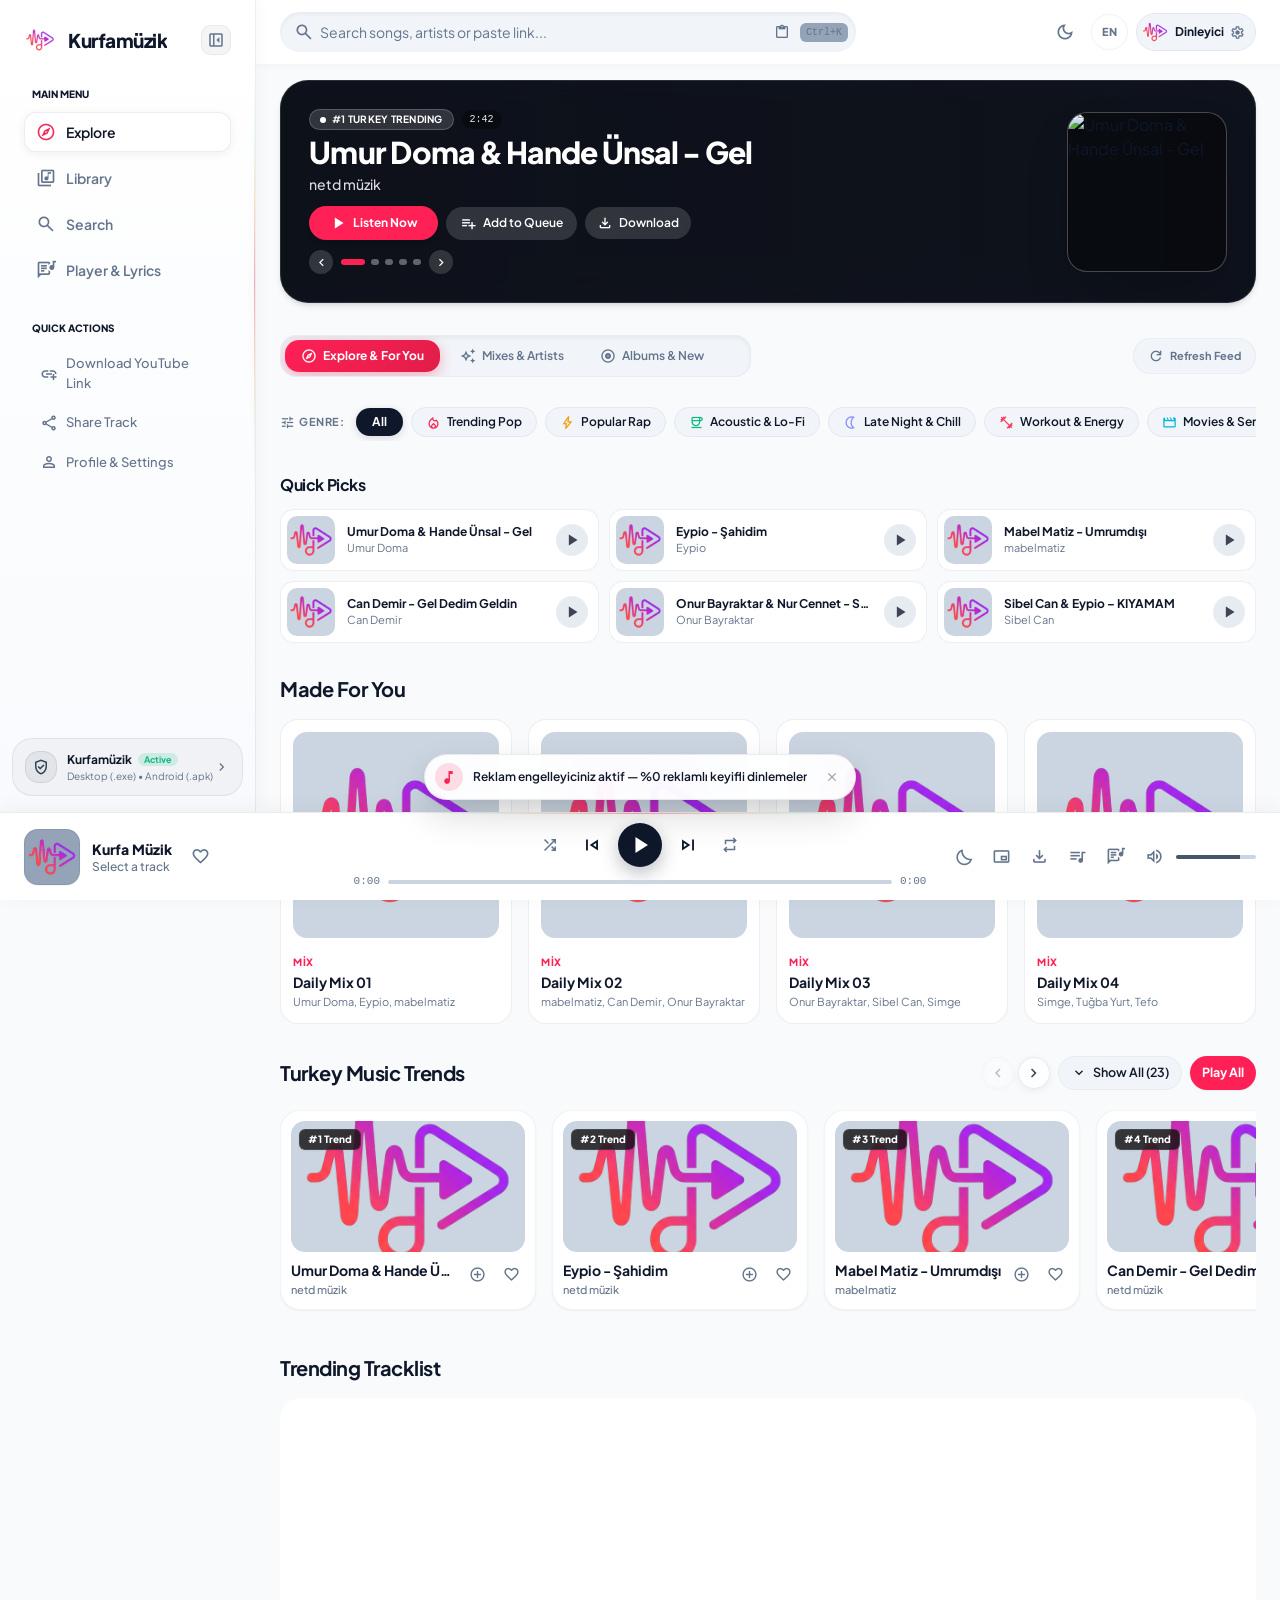
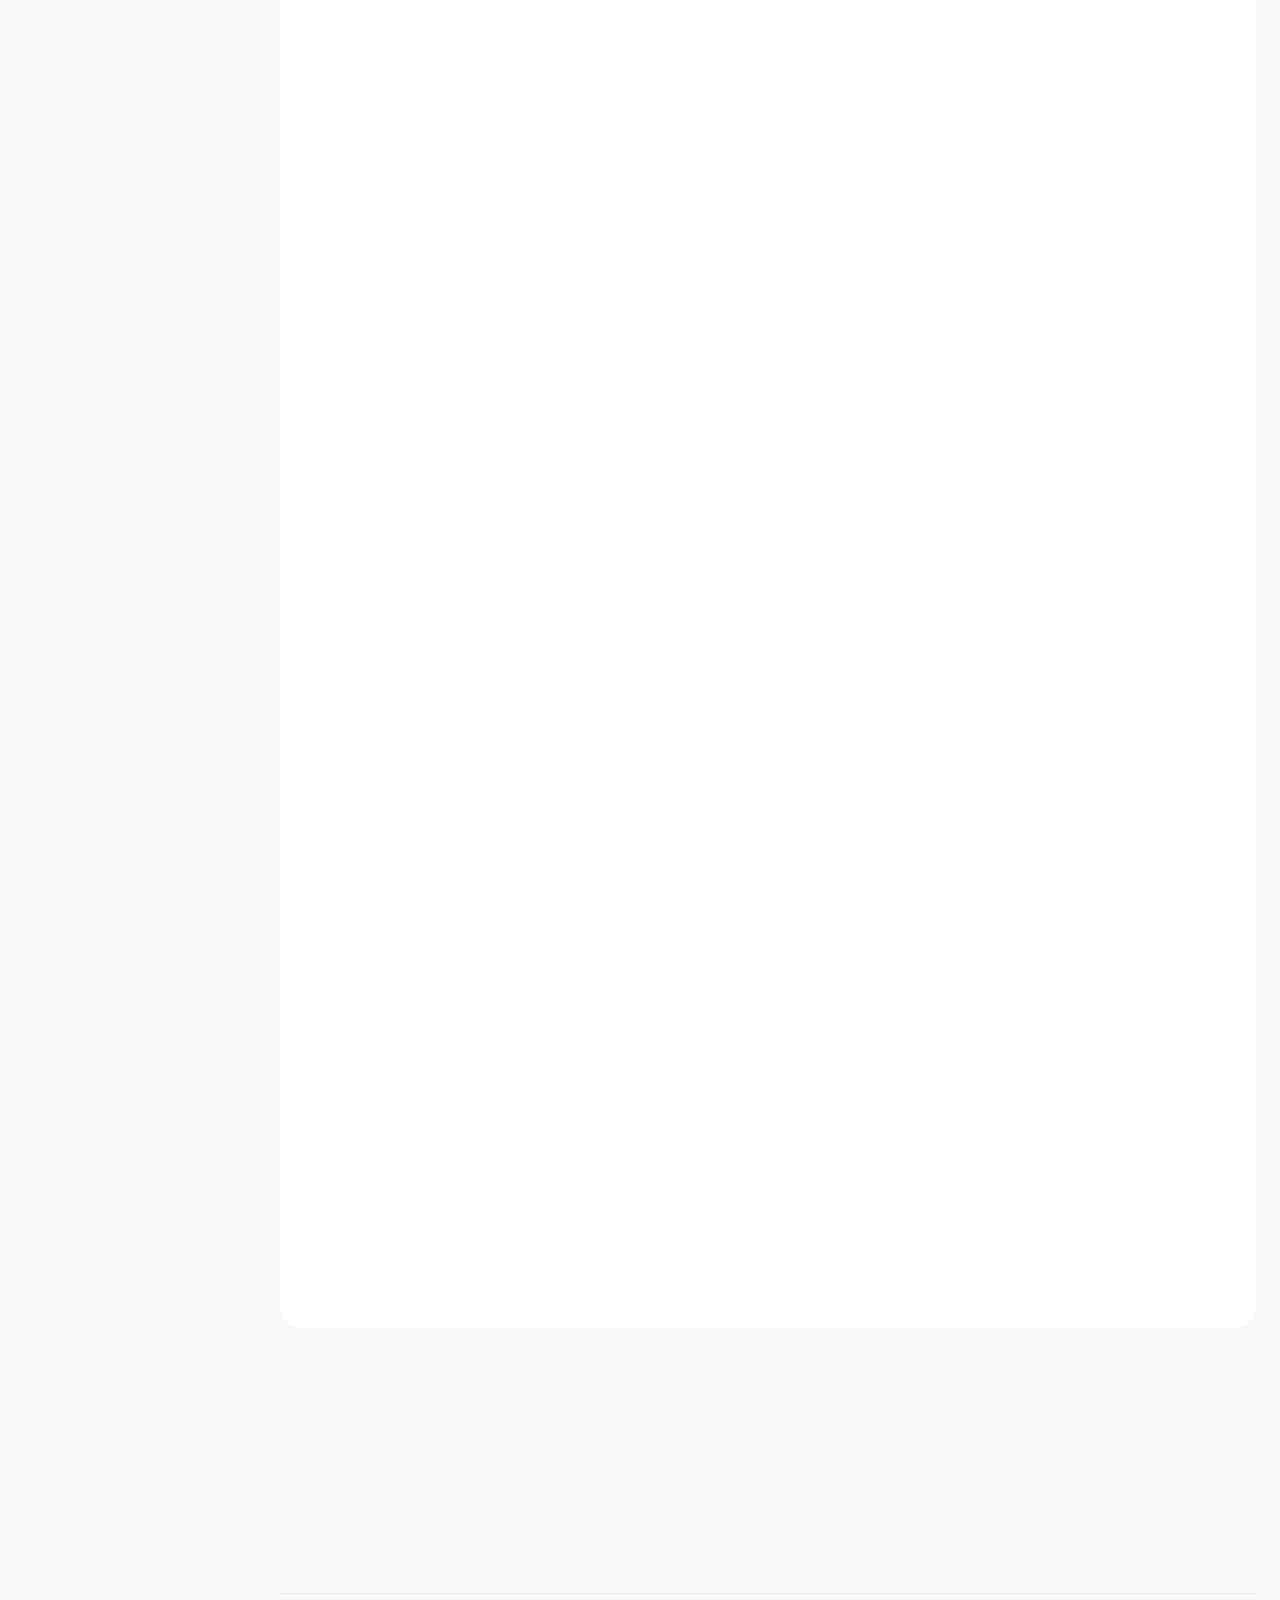
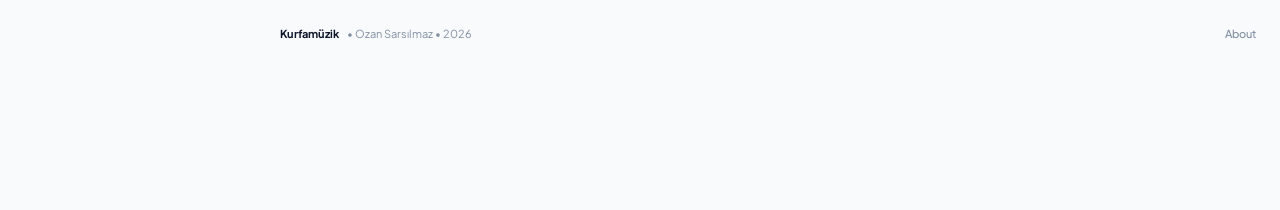
==== commit d8406221: "Remove top lyrics gap, clean sidebar header, add collapsed glow balance, and center ultrawide stage" ====
--- a/index.html
+++ b/index.html
@@ -145,7 +145,7 @@
     }
   </style>
   <link rel="stylesheet" href="./tailwind.min.css?v=20261120_v17">
-  <link rel="stylesheet" href="./style.min.css?v=cf0b624b">
+  <link rel="stylesheet" href="./style.min.css?v=80b97511">
   <script>
     (function() {
       var markReady = function() { document.documentElement.classList.add('icons-ready'); };
@@ -227,13 +227,9 @@
           </div>
           <div class="kurfa-brand-text flex flex-col min-w-0">
             <span class="text-[19px] font-black tracking-tight text-on-surface leading-none truncate">Kurfamüzik</span>
-            <div class="flex items-center gap-1.5 mt-1">
-              <span class="kurfa-brand-dot" aria-hidden="true"></span>
-              <span class="text-[11px] text-on-surface-variant font-semibold leading-tight opacity-80 truncate" data-i18n="nav.brand_sub">Masaüstü & Web</span>
-            </div>
-          </div>
-        </div>
-        <button type="button" id="btn-sidebar-collapse" onclick="toggleSidebarCollapse()" aria-label="Kenar Çubuğunu Daralt" title="Kenar Çubuğunu Daralt / Genişlet" class="kurfa-sidebar-collapse-btn hidden md:inline-flex items-center justify-center flex-shrink-0">
+          </div>
+        </div>
+        <button type="button" id="btn-sidebar-collapse" onclick="toggleSidebarCollapse()" aria-label="Kenar Çubuğunu Daralt" title="Kenar Çubuğunu Daralt" class="kurfa-sidebar-collapse-btn items-center justify-center flex-shrink-0">
           <span class="material-symbols-outlined text-[18px]" id="sidebar-collapse-icon" aria-hidden="true">left_panel_close</span>
         </button>
       </div>
@@ -3363,6 +3359,6 @@
   </div>
 
   <!-- Scripts (Deferred & minified; YouTube IFrame API loads lazily on demand) -->
-  <script defer fetchpriority="high" src="./app.min.js?v=d3529231"></script>
+  <script defer fetchpriority="high" src="./app.min.js?v=c26eca3c"></script>
 </body>
 </html>
--- a/style.min.css
+++ b/style.min.css
@@ -1 +1 @@
-:root{--kurfa-primary: #ff2056;--kurfa-primary-hover: #ff3b6d;--kurfa-primary-glow: rgba(255, 32, 86, .35);--kurfa-secondary: #6366f1;--kurfa-cyan: #06b6d4;--kurfa-bg-light: #f8fafc;--kurfa-surface-light: #ffffff;--kurfa-bg-dark: #0c101a;--kurfa-surface-dark: #101624;--kurfa-surface-card: #151d2e;--kurfa-border-dark: rgba(255, 255, 255, .06);--kurfa-border-light: rgba(0, 0, 0, .08);--mobile-nav-height: 62px;--ambient-rgb: 255, 32, 86}html{width:100%;max-width:100%;overflow-x:clip;margin:0;padding:0;scroll-behavior:smooth;-webkit-text-size-adjust:100%;color-scheme:light;background-color:var(--kurfa-bg-light)!important;color:#0f172a}html.dark-mode{color-scheme:dark;background-color:var(--kurfa-bg-dark)!important;color:#f1f5f9}body{position:relative;width:100%;max-width:100%;overflow-x:clip;margin:0;padding:0;min-height:100vh;min-height:100dvh;font-family:Plus Jakarta Sans,system-ui,-apple-system,sans-serif;background-color:var(--kurfa-bg-light)!important;color:#0f172a;-webkit-font-smoothing:antialiased;-moz-osx-font-smoothing:grayscale;-webkit-overflow-scrolling:touch}html:not(.dark-mode) body:not(.dark-mode) main,html:not(.dark-mode) body:not(.dark-mode) #app-shell,html:not(.dark-mode) body:not(.dark-mode) .bg-background{background-color:var(--kurfa-bg-light)!important;color:#0f172a}body:before,#player-liquid-bg{display:none!important;opacity:0!important}#app-shell,main,.view-tab,.view-tab>section,.view-tab>div{min-width:0;max-width:100%}main{position:relative;z-index:1;background-color:var(--kurfa-bg-light);overflow-x:clip}*{-webkit-tap-highlight-color:transparent;box-sizing:border-box}html,body,main,.view-tab,section,#home-tracklist-table,#playlist-tracks-table,#favorites-list-table,#custom-playlist-tracks-table,#spotify-playlist-tracks-table,#artist-tracks-container,#search-results-list{touch-action:pan-y pinch-zoom;-webkit-overflow-scrolling:touch}#home-tracklist-table>div,#playlist-tracks-table>div,#favorites-list-table>div,#custom-playlist-tracks-table>div,#spotify-playlist-tracks-table>div,#artist-tracks-container>div,#search-results-list>div,.track-row{touch-action:pan-y pinch-zoom!important}.overflow-x-auto{touch-action:pan-x pan-y!important;-webkit-overflow-scrolling:touch}html,body,main,aside,#app-shell,#karaoke-lyrics-box,#lyrics-container,#lyrics-scroll,#deck-lyrics-lines,#profile-modal-card,#settings-tab-nav,#settings-content-panel,#queue-drawer-list,.overflow-x-auto,.overflow-y-auto,.scrollbar-none,.scrollbar-thin{-ms-overflow-style:none!important;scrollbar-width:none!important}::-webkit-scrollbar,.scrollbar-none::-webkit-scrollbar,.scrollbar-thin::-webkit-scrollbar,#karaoke-lyrics-box::-webkit-scrollbar,#lyrics-container::-webkit-scrollbar,#lyrics-scroll::-webkit-scrollbar,#profile-modal-card::-webkit-scrollbar,#settings-tab-nav::-webkit-scrollbar,#settings-content-panel::-webkit-scrollbar,aside::-webkit-scrollbar,main::-webkit-scrollbar,.overflow-x-auto::-webkit-scrollbar,.overflow-y-auto::-webkit-scrollbar{display:none!important;width:0!important;height:0!important;background:transparent!important}#karaoke-lyrics-box,#lyrics-container,#lyrics-scroll{overflow-x:hidden!important;overflow-y:auto;overscroll-behavior-y:contain}#deck-lyrics-lines{overflow-x:hidden!important;max-width:100%}.text-error{color:#ef4444}.hover\:text-error:hover{color:#dc2626}.material-symbols-outlined{font-variation-settings:"FILL" 0,"wght" 400,"GRAD" 0,"opsz" 24;vertical-align:middle;display:inline-block;line-height:1;text-transform:none;letter-spacing:normal;word-wrap:normal;white-space:nowrap;direction:ltr;-webkit-font-smoothing:antialiased}.material-symbols-outlined.filled{font-variation-settings:"FILL" 1,"wght" 500,"GRAD" 0,"opsz" 24}.material-symbols-outlined.hidden{display:none!important}@keyframes spin-slow{0%{transform:rotate(0)}to{transform:rotate(360deg)}}.animate-spin-slow{animation:spin-slow 14s linear infinite;will-change:transform}.paused-animation,body.kurfa-bg-idle .animate-spin-slow{animation-play-state:paused!important}@media(prefers-reduced-motion:reduce){.animate-spin-slow,.animate-pulse,.animate-ping{animation:none!important}}#home-tracklist-table>div,#search-results-list>div,#playlist-tracks-table>div,#favorites-list-table>div,#custom-playlist-tracks-table>div,#spotify-playlist-tracks-table>div,#artist-tracks-container>div,#device-audio-list>div{content-visibility:auto;contain-intrinsic-size:auto 64px}.seek-track{cursor:pointer;position:relative;touch-action:none}.seek-track .seek-knob{opacity:0;transform:translate(-50%,-50%) scale(.7);transition:opacity .15s,transform .15s cubic-bezier(.34,1.56,.64,1);box-shadow:0 0 10px #ff2056a6}.seek-track:hover .seek-knob,.seek-track.dragging .seek-knob{opacity:1;transform:translate(-50%,-50%) scale(1)}.vol-track{cursor:pointer;position:relative;touch-action:none}.vol-track .vol-knob{opacity:0;transform:translate(-50%,-50%) scale(.7);transition:opacity .15s,transform .15s cubic-bezier(.34,1.56,.64,1);box-shadow:0 0 8px #ff205680}.vol-track:hover .vol-knob,.vol-track.dragging .vol-knob{opacity:1;transform:translate(-50%,-50%) scale(1)}.nav-item{transition:all .2s cubic-bezier(.2,.8,.2,1)}.nav-item.active{background:linear-gradient(135deg,var(--kurfa-primary),#e11d48)!important;color:#fff!important;font-weight:600;box-shadow:0 4px 16px var(--kurfa-primary-glow)}.nav-item.active .material-symbols-outlined{color:#fff!important}.mobile-nav-item{transition:all .2s ease}.mobile-nav-item.active{color:var(--kurfa-primary)!important}.mobile-nav-item.active .material-symbols-outlined{font-variation-settings:"FILL" 1,"wght" 600,"GRAD" 0,"opsz" 24;color:var(--kurfa-primary)!important}.view-tab{display:none!important;content-visibility:hidden!important;pointer-events:none!important;contain:strict!important}.view-tab.active{display:flex!important;content-visibility:visible!important;pointer-events:auto!important;contain:none!important;animation:tabFadeIn .22s cubic-bezier(.16,1,.3,1)}.view-suspended{display:none!important;content-visibility:hidden!important;pointer-events:none!important;contain:strict!important}@keyframes tabFadeIn{0%{opacity:0;transform:translateY(6px)}to{opacity:1;transform:translateY(0)}}#kurfa-floating-pip{--pip-rgb: 244, 63, 94;z-index:1010!important;display:block;width:284px;height:284px;border-radius:22px;overflow:hidden;background:#101420;border:1px solid rgba(255,255,255,.14);box-shadow:0 24px 54px -12px #000000ad,0 0 0 1px rgba(var(--pip-rgb),.18),inset 0 1px #ffffff29;opacity:1;scale:1;translate:0 0;transition:display,opacity .24s cubic-bezier(.22,1,.36,1),scale .26s cubic-bezier(.22,1,.36,1),translate .26s cubic-bezier(.22,1,.36,1),width .28s cubic-bezier(.22,1,.36,1),height .28s cubic-bezier(.22,1,.36,1),border-radius .26s ease;transition-behavior:allow-discrete}@starting-style{#kurfa-floating-pip{opacity:0;scale:.88;translate:0 14px}}#kurfa-floating-pip:where([hidden],[data-closing]){opacity:0;scale:.88;translate:0 14px;pointer-events:none}#kurfa-floating-pip[hidden]{display:none!important}@media(prefers-reduced-motion:reduce){#kurfa-floating-pip{scale:1;translate:none;transition-duration:.1s}@starting-style{#kurfa-floating-pip{scale:1;translate:none}}#kurfa-floating-pip:where([hidden],[data-closing]){scale:1;translate:none}}#kurfa-floating-pip[data-mode=compact]{width:408px;height:108px;border-radius:20px}.kurfa-pip-topbar{position:absolute;top:0;left:0;right:0;z-index:30;display:flex;align-items:center;justify-content:flex-end;padding:10px 10px 6px;cursor:grab;opacity:0;transition:opacity .2s ease}#kurfa-floating-pip:hover .kurfa-pip-topbar,#kurfa-floating-pip.is-vol-active .kurfa-pip-topbar,#kurfa-floating-pip:focus-within .kurfa-pip-topbar,#kurfa-floating-pip[data-mode=compact] .kurfa-pip-topbar{opacity:1}#kurfa-floating-pip[data-mode=compact] .kurfa-pip-topbar{padding:8px 10px 4px;justify-content:flex-end}.kurfa-pip-brand-pill{display:inline-flex;align-items:center;gap:6px;padding:3px 9px;border-radius:9999px;background:#0c101cb8;backdrop-filter:blur(12px);-webkit-backdrop-filter:blur(12px);border:1px solid rgba(255,255,255,.14);font-size:9.5px;font-weight:800;letter-spacing:.08em;color:#ffffffeb}.kurfa-pip-live-dot{width:6px;height:6px;border-radius:9999px;background:rgb(var(--pip-rgb));box-shadow:0 0 8px rgba(var(--pip-rgb),.9)}.kurfa-pip-win-actions{display:flex;align-items:center;gap:4px}.kurfa-pip-icon-btn{width:24px;height:24px;border-radius:9999px;border:0;background:#0a0e1870;backdrop-filter:blur(10px);color:#ffffffe0;display:inline-flex;align-items:center;justify-content:center;cursor:pointer;transition:background-color .15s ease,color .15s ease,transform .14s ease}.kurfa-pip-icon-btn:hover{background:#fff3;color:#fff;transform:scale(1.06)}.kurfa-pip-close-btn:hover{background:#f43f5ed9}.kurfa-pip-art-wrap{position:absolute;inset:0;overflow:hidden;background:#141927;transition:all .28s cubic-bezier(.22,1,.36,1)}#kurfa-floating-pip[data-mode=compact] .kurfa-pip-art-wrap{inset:14px auto auto 14px;z-index:15;width:72px;height:72px;border-radius:14px;box-shadow:0 8px 20px #0000007a;border:1px solid rgba(255,255,255,.14)}.kurfa-pip-cover-img{width:100%;height:100%;object-fit:cover;transform:scale(1.22);transition:transform .3s ease,filter .25s ease}#kurfa-floating-pip:hover .kurfa-pip-cover-img,#kurfa-floating-pip.is-vol-active .kurfa-pip-cover-img{filter:blur(8px) brightness(.75);transform:scale(1.3)}#kurfa-floating-pip[data-mode=compact] .kurfa-pip-cover-img,#kurfa-floating-pip[data-mode=compact]:hover .kurfa-pip-cover-img,#kurfa-floating-pip[data-mode=compact].is-vol-active .kurfa-pip-cover-img{filter:none;transform:scale(1.04)}.kurfa-pip-scrim{position:absolute;inset:0;z-index:5;pointer-events:none;background:radial-gradient(220px 180px at 18% 25%,rgba(var(--pip-rgb),.28),transparent 72%),linear-gradient(180deg,#0a0d167a,#0a0d16db);opacity:0;transition:opacity .22s ease}#kurfa-floating-pip:hover .kurfa-pip-scrim,#kurfa-floating-pip.is-vol-active .kurfa-pip-scrim,#kurfa-floating-pip:focus-within .kurfa-pip-scrim{opacity:1}#kurfa-floating-pip[data-mode=compact] .kurfa-pip-scrim{opacity:1;background:radial-gradient(240px 160px at 12% 30%,rgba(var(--pip-rgb),.24),transparent 70%),linear-gradient(135deg,#0f131ff5,#141927fa)}.kurfa-pip-hud{position:absolute;inset:0;z-index:20;display:flex;flex-direction:column;justify-content:flex-end;padding:40px 14px 12px;gap:8px;opacity:0;transition:opacity .2s ease}#kurfa-floating-pip:hover .kurfa-pip-hud,#kurfa-floating-pip.is-vol-active .kurfa-pip-hud,#kurfa-floating-pip:focus-within .kurfa-pip-hud,#kurfa-floating-pip[data-mode=compact] .kurfa-pip-hud{opacity:1}.kurfa-pip-meta{display:flex;flex-direction:column;align-items:center;text-align:center;min-width:0;margin-bottom:auto;margin-top:28px}.kurfa-pip-title{font-size:14px;font-weight:800;color:#fff;max-width:100%;white-space:nowrap;overflow:hidden;text-overflow:ellipsis}.kurfa-pip-artist{font-size:11.5px;color:#e2e8f0c7;max-width:100%;white-space:nowrap;overflow:hidden;text-overflow:ellipsis;margin-top:2px}.kurfa-pip-controls{display:flex;align-items:center;justify-content:center;gap:14px;margin-bottom:12px}.kurfa-pip-hide-cover{display:none!important}.kurfa-pip-ctrl-btn{width:30px;height:30px;border-radius:9999px;border:0;background:#ffffff1f;color:#fff;display:inline-flex;align-items:center;justify-content:center;cursor:pointer;transition:background-color .15s ease,transform .14s ease}.kurfa-pip-ctrl-btn:hover{background:#ffffff3d;transform:scale(1.07)}.kurfa-pip-play-btn{width:48px;height:48px;border-radius:9999px;border:1px solid rgba(255,255,255,.6);background:linear-gradient(180deg,#fff,#e5ebf6);color:#101420;display:inline-flex;align-items:center;justify-content:center;box-shadow:0 8px 22px #0000006b,0 0 14px rgba(var(--pip-rgb),.35);cursor:pointer;transition:transform .16s cubic-bezier(.22,1,.36,1)}.kurfa-pip-play-btn:hover{transform:scale(1.08)}.kurfa-pip-bottom-row{display:flex;align-items:center;justify-content:space-between;gap:6px}.kurfa-pip-vol-group{display:inline-flex;align-items:center;gap:4px}.kurfa-pip-vol-group .kurfa-pip-ctrl-btn{width:26px;height:26px;background:transparent}.kurfa-pip-vol-group .kurfa-pip-ctrl-btn:hover{background:#ffffff29}.kurfa-pip-vol-expand{display:inline-flex;align-items:center;gap:6px;width:0;height:26px;opacity:0;overflow:hidden;padding:0;border-radius:9999px;background:#ffffff14;backdrop-filter:blur(12px);-webkit-backdrop-filter:blur(12px);border:0;transition:width .24s cubic-bezier(.22,1,.36,1),opacity .18s ease,padding .2s ease}.kurfa-pip-vol-group:hover .kurfa-pip-vol-expand,.kurfa-pip-vol-group:focus-within .kurfa-pip-vol-expand,#kurfa-floating-pip.is-vol-active .kurfa-pip-vol-expand{width:106px;opacity:1;padding:0 9px}.kurfa-pip-vol-range{--slider-track-size: 3.5px;--slider-thumb-size: 10px;--slider-track-radius: 999px;--slider-thumb-radius: 50%;--slider-track-color: rgba(255, 255, 255, .24);--slider-fill-color: rgb(var(--pip-rgb, 244, 63, 94));--slider-thumb-color: #ffffff;--attr-min: 0;--attr-max: 100;--control-value: 80;--slider-progress: calc((var(--control-value) - var(--attr-min)) / (var(--attr-max) - var(--attr-min)) * 100%);appearance:none;-webkit-appearance:none;inline-size:62px;block-size:22px;margin:0;padding:0;border:0;background:transparent!important;cursor:pointer}.kurfa-pip-vol-range:focus-visible{outline:2px solid #ffffff;outline-offset:2px;border-radius:999px}.kurfa-pip-vol-range::-webkit-slider-runnable-track{block-size:var(--slider-track-size);border:0;border-radius:var(--slider-track-radius);background:linear-gradient(to right,var(--slider-fill-color) var(--slider-progress),var(--slider-track-color) var(--slider-progress))}.kurfa-pip-vol-range::-webkit-slider-thumb{-webkit-appearance:none;appearance:none;inline-size:var(--slider-thumb-size);block-size:var(--slider-thumb-size);margin-block-start:calc((var(--slider-track-size) - var(--slider-thumb-size)) / 2);border:0;border-radius:var(--slider-thumb-radius);background:var(--slider-thumb-color);box-shadow:0 0 6px rgba(var(--pip-rgb, 244, 63, 94),.75)}.kurfa-pip-vol-range::-moz-range-track{block-size:var(--slider-track-size);border:0;border-radius:var(--slider-track-radius);background:var(--slider-track-color)}.kurfa-pip-vol-range::-moz-range-progress{block-size:var(--slider-track-size);border-radius:var(--slider-track-radius);background:var(--slider-fill-color)}.kurfa-pip-vol-range::-moz-range-thumb{inline-size:var(--slider-thumb-size);block-size:var(--slider-thumb-size);border:0;border-radius:var(--slider-thumb-radius);background:var(--slider-thumb-color)}.kurfa-pip-vol-pct{font-size:9.5px;font-weight:700;font-variant-numeric:tabular-nums;color:#ffffffb8;min-width:24px;text-align:right}.kurfa-pip-times{display:inline-flex;align-items:center;gap:3px;font-size:10px;font-weight:600;font-variant-numeric:tabular-nums;color:#e2e8f0c7;transition:opacity .16s ease}.kurfa-pip-seek-track{position:relative;width:100%;height:4px;border-radius:9999px;background:#ffffff38;cursor:pointer;overflow:hidden;transition:height .15s ease}.kurfa-pip-seek-track:hover{height:6px}.kurfa-pip-seek-fill{height:100%;border-radius:9999px;background:linear-gradient(90deg,rgba(var(--pip-rgb),.85),#fff);transition:width .12s linear}.kurfa-pip-hairline-track{position:absolute;left:14px;right:14px;bottom:8px;height:2.5px;border-radius:9999px;background:#ffffff38;z-index:10;overflow:hidden;pointer-events:none;transition:opacity .18s ease}.kurfa-pip-hairline-fill{height:100%;border-radius:9999px;background:rgb(var(--pip-rgb));transition:width .15s linear}#kurfa-floating-pip:hover .kurfa-pip-hairline-track,#kurfa-floating-pip.is-vol-active .kurfa-pip-hairline-track,#kurfa-floating-pip[data-mode=compact] .kurfa-pip-hairline-track{opacity:0}#kurfa-floating-pip[data-mode=compact] .kurfa-pip-hud{padding:12px 16px 18px 98px;justify-content:space-between;gap:0}#kurfa-floating-pip[data-mode=compact] .kurfa-pip-meta{align-items:flex-start;text-align:left;margin-top:0;margin-bottom:2px;padding-right:108px}#kurfa-floating-pip[data-mode=compact] .kurfa-pip-title{font-size:13px}#kurfa-floating-pip[data-mode=compact] .kurfa-pip-artist{font-size:11px;margin-top:1px}#kurfa-floating-pip[data-mode=compact] .kurfa-pip-controls{justify-content:flex-start;gap:4px;margin:0;height:32px;position:relative;z-index:25}#kurfa-floating-pip[data-mode=compact] .kurfa-pip-hide-cover{display:inline-flex!important}#kurfa-floating-pip[data-mode=compact] .kurfa-pip-ctrl-btn{width:26px;height:26px;background:transparent}#kurfa-floating-pip[data-mode=compact] .kurfa-pip-play-btn{width:32px;height:32px;box-shadow:0 4px 12px #00000059}#kurfa-floating-pip[data-mode=compact] .kurfa-pip-play-btn .material-symbols-outlined{font-size:19px!important}#kurfa-floating-pip[data-mode=compact] .kurfa-pip-bottom-row{position:absolute;left:256px;right:16px;bottom:18px;height:30px;align-items:center;justify-content:flex-end;z-index:26}#kurfa-floating-pip[data-mode=compact] .kurfa-pip-vol-group:hover .kurfa-pip-vol-expand,#kurfa-floating-pip[data-mode=compact] .kurfa-pip-vol-group:focus-within .kurfa-pip-vol-expand,#kurfa-floating-pip[data-mode=compact].is-vol-active .kurfa-pip-vol-expand{width:88px;padding:0 8px}#kurfa-floating-pip[data-mode=compact] .kurfa-pip-vol-range{inline-size:44px}#kurfa-floating-pip[data-mode=compact] .kurfa-pip-vol-group:hover+.kurfa-pip-times,#kurfa-floating-pip[data-mode=compact].is-vol-active .kurfa-pip-times{display:none}#kurfa-floating-pip[data-mode=compact] .kurfa-pip-seek-track{position:absolute;left:14px;right:14px;bottom:8px;width:auto;height:3px}#mobile-download-banner{top:calc(4rem + env(safe-area-inset-top,0px));z-index:1020!important;background-color:#fffffff2}#active-download-pill{bottom:6rem;z-index:1005!important;background-color:#e2e8f0f2}#player-inline-download-status{background-color:#e2e8f0e6}#queue-drawer{z-index:1030!important}#downloader-modal,#share-modal,#profile-modal,#add-to-playlist-modal,#device-picker-modal,#app-install-modal,#google-account-chooser-modal,#ad-warning-modal{z-index:1050!important}#create-playlist-modal{z-index:1060!important}#desktop-update-modal{z-index:1070!important}.kurfa-toast{position:fixed;bottom:calc(6.25rem + env(safe-area-inset-bottom,0px));left:50%;transform:translate(-50%) translateY(24px) scale(.92);background:#fffffff0;color:#0f172a;padding:8px 16px 8px 10px;border-radius:9999px;font-size:13px;font-weight:600;box-shadow:0 16px 36px #00000024,0 4px 12px #0000000f;border:1px solid rgba(0,0,0,.08);backdrop-filter:blur(24px) saturate(180%);-webkit-backdrop-filter:blur(24px) saturate(180%);z-index:1100!important;opacity:0;pointer-events:none;transition:transform .36s cubic-bezier(.16,1,.3,1),opacity .28s ease,box-shadow .25s ease;display:flex;align-items:center;gap:10px;max-width:min(92vw,440px);cursor:pointer;user-select:none}.kurfa-toast.show{transform:translate(-50%) translateY(0) scale(1);opacity:1;pointer-events:auto}.kurfa-toast:hover{transform:translate(-50%) translateY(2px) scale(1.02);box-shadow:0 20px 44px #0000002e,0 6px 16px #00000014}.kurfa-toast:active{transform:translate(-50%) translateY(3px) scale(.97)}@media(max-width:768px){.kurfa-toast{bottom:calc(8.75rem + env(safe-area-inset-bottom,0px))}}progress.kurfa-progress{appearance:none;-webkit-appearance:none;width:100%;height:.5rem;border:0;border-radius:9999px;overflow:clip;background-color:#94a3b838;color:var(--kurfa-primary)}progress.kurfa-progress::-webkit-progress-bar{background-color:#94a3b838;border-radius:9999px}progress.kurfa-progress::-webkit-progress-value{background:linear-gradient(90deg,var(--kurfa-primary),#ec4899);border-radius:9999px;transition:width .2s ease}progress.kurfa-progress::-moz-progress-bar{background:linear-gradient(90deg,var(--kurfa-primary),#ec4899);border-radius:9999px}body.dark-mode progress.kurfa-progress{background-color:#ffffff1f}body.dark-mode progress.kurfa-progress::-webkit-progress-bar{background-color:#ffffff1f}.lyric-line,.lyrics-line{transition:color .22s ease,background-color .22s ease,opacity .22s ease,transform .24s cubic-bezier(.22,1,.36,1);cursor:pointer;scroll-margin:72px 0;padding:10px 14px;border-radius:14px;line-height:1.5;font-weight:700;font-size:1.06rem;color:#0f172a61;background:transparent;border:none!important;outline:none!important;box-shadow:none!important;min-width:0;max-width:100%;word-break:break-word;transform:translateZ(0);transform-origin:left center}@media(min-width:768px){.lyric-line,.lyrics-line{font-size:1.15rem;padding:11px 16px}}.lyric-line:focus,.lyric-line:focus-visible,.lyrics-line:focus,.lyrics-line:focus-visible{outline:none!important;border:none!important;box-shadow:none!important}.lyric-line:hover,.lyrics-line:hover{color:#0f172acc;background-color:#0f172a0b;border:none!important}.lyric-line.active,.lyric-line.active-lyric,.lyrics-line.active{color:#0f172a!important;background:transparent!important;border:none!important;outline:none!important;box-shadow:none!important;font-weight:800;transform:translateZ(0) scale(1.025);transform-origin:left center;will-change:transform}.lyric-line.active:hover,.lyric-line.active-lyric:hover,.lyrics-line.active:hover{background:#0f172a0a!important}.lyric-duet-right,.lyric-duet-right.active{transform-origin:right center}.lyric-duet-center,.lyric-duet-center.active{transform-origin:center center}body.dark-mode .lyric-line,body.dark-mode .lyrics-line{color:#ffffff61;background:transparent;border:none!important}body.dark-mode .lyric-line:hover,body.dark-mode .lyrics-line:hover{color:#ffffffd9;background-color:#ffffff0a;border:none!important}body.dark-mode .lyric-line.active,body.dark-mode .lyric-line.active-lyric,body.dark-mode .lyrics-line.active{color:#fff!important;background:transparent!important;border:none!important;outline:none!important;box-shadow:none!important;text-shadow:0 0 12px rgba(255,255,255,.22)}body.dark-mode .lyric-line.active:hover,body.dark-mode .lyric-line.active-lyric:hover,body.dark-mode .lyrics-line.active:hover{background:#ffffff0a!important}.lyric-words-wrap{display:flex;flex-wrap:wrap;align-items:baseline;gap:.24em;min-width:0}.lyric-duet-right .lyric-words-wrap{justify-content:flex-end}.lyric-duet-center .lyric-words-wrap{justify-content:center}.lyric-word{display:inline-block;--word-fill: -24%;--word-lift: 0;--word-glow: 0;padding:.08em .03em;margin:-.08em -.03em;transform:translateZ(0);transition:transform .22s cubic-bezier(.22,1.28,.36,1),color .16s ease,filter .18s ease}.lyric-line.active .lyric-word{color:#0f172a52}body.dark-mode .lyric-line.active .lyric-word{color:#ffffff57}.lyric-line.active .lyric-word.word-sung{color:#0f172a;transform:translateZ(0) scale(1)}body.dark-mode .lyric-line.active .lyric-word.word-sung{color:#fff;transform:translateZ(0) scale(1)}.lyric-line.active .lyric-word.word-active{background-image:linear-gradient(90deg,#0f172a 0% calc(var(--word-fill, -24%)),#0f172a57 calc(var(--word-fill, -24%) + 18%) 100%);background-size:100% 100%;background-repeat:no-repeat;-webkit-background-clip:text;background-clip:text;-webkit-text-fill-color:transparent;color:transparent;text-shadow:none!important;filter:none!important;transform:translate3d(0,calc(var(--word-lift, 0) * -2px),0) scale(calc(1 + var(--word-lift, 0) * .036));will-change:transform}body.dark-mode .lyric-line.active .lyric-word.word-active{background-image:linear-gradient(90deg,#fff 0% calc(var(--word-fill, -24%)),#ffffff61 calc(var(--word-fill, -24%) + 18%) 100%);background-size:100% 100%;background-repeat:no-repeat;-webkit-background-clip:text;background-clip:text;-webkit-text-fill-color:transparent;color:transparent;text-shadow:none!important;filter:none!important;transform:translate3d(0,calc(var(--word-lift, 0) * -2.2px),0) scale(calc(1 + var(--word-lift, 0) * .04));will-change:transform}.lyric-duet-left{text-align:left;padding-right:12%}.lyric-duet-right{text-align:right;padding-left:12%}.lyric-duet-right>.flex{flex-direction:row-reverse}.lyric-duet-center{text-align:center}.lyric-bg-vocal{display:block;margin-top:3px;font-size:.78em;font-weight:600;font-style:italic;opacity:.58;transform:scale(.97);transform-origin:left center;transition:opacity .25s ease,transform .25s ease}.lyric-duet-right .lyric-bg-vocal{transform-origin:right center}.lyric-line.active .lyric-bg-vocal{opacity:.88;transform:scale(1)}@keyframes kurfaBreathDot{0%,to{opacity:.32;transform:scale(.84)}50%{opacity:1;transform:scale(1.16)}}.lyric-interlude{display:none!important;align-items:center;justify-content:center;gap:7px;padding:6px 10px!important;margin:4px auto;border-radius:9999px!important;background:transparent!important;color:#0f172a85!important;align-self:center;border:none!important;transform:none!important;transition:opacity .25s ease,transform .25s ease}body.dark-mode .lyric-interlude{background:transparent!important;color:#ffffff6b!important}.lyric-interlude.active{display:inline-flex!important;background:transparent!important;color:rgb(var(--kurfa-track-rgb, 244, 63, 94))!important;transform:scale(1.06)!important}body.dark-mode .lyric-interlude.active{background:transparent!important;color:color-mix(in srgb,#ffffff 68%,rgb(var(--kurfa-track-rgb, 244, 63, 94)) 32%)!important}.lyric-interlude span{width:7px;height:7px;border-radius:9999px;background:currentColor;display:inline-block;animation:kurfaBreathDot 1.6s ease-in-out infinite}.lyric-interlude span:nth-child(2){animation-delay:.24s}.lyric-interlude span:nth-child(3){animation-delay:.48s}.lyrics-share-selecting .lyric-line{border:1px dashed rgba(100,116,139,.28)!important}.lyric-line.lyric-selected{background:#ff205624!important;border:1.5px solid rgba(255,32,86,.72)!important;color:#be123c!important}body.dark-mode .lyric-line.lyric-selected{background:#ff20563d!important;border:1.5px solid rgba(255,92,138,.85)!important;color:#fff!important}#btn-lyrics-resync{position:absolute!important;left:50%!important;right:auto!important;bottom:14px!important;transform:translate(-50%)!important;z-index:25;padding:7px 16px;border-radius:9999px;max-width:calc(100% - 24px);background:#ffffffe6;backdrop-filter:blur(18px) saturate(180%);-webkit-backdrop-filter:blur(18px) saturate(180%);border:1px solid rgba(15,23,42,.12);color:#0f172a;box-shadow:0 10px 26px #0f172a2e,inset 0 1px #fffc}#btn-lyrics-resync:active{transform:translate(-50%) scale(.96)!important}#btn-lyrics-resync.hidden{display:none!important}body.dark-mode #btn-lyrics-resync{background:#121624e0;border:1px solid rgba(255,255,255,.18);color:#fff;box-shadow:0 12px 30px #0000008c,inset 0 1px #ffffff2e}.kurfa-liquid-bg{position:absolute;inset:0;z-index:0;pointer-events:none;overflow:hidden;opacity:.24;transition:opacity .5s ease;--mesh-c1: rgba(255, 32, 86, .42);--mesh-c2: rgba(99, 102, 241, .36);--mesh-c3: rgba(6, 182, 212, .28)}body.dark-mode .kurfa-liquid-bg{opacity:.42}.kurfa-liquid-bg.disabled{opacity:0!important;display:none!important}.kurfa-liquid-bg:before,.kurfa-liquid-bg:after{content:"";position:absolute;inset:-35%;border-radius:50%;will-change:transform;filter:blur(48px)}.kurfa-liquid-bg:before{background:radial-gradient(circle at 28% 28%,var(--mesh-c1) 0%,transparent 52%),radial-gradient(circle at 75% 68%,var(--mesh-c2) 0%,transparent 54%);animation:kurfaMeshDriftA 22s ease-in-out infinite alternate}.kurfa-liquid-bg:after{background:radial-gradient(circle at 68% 24%,var(--mesh-c3) 0%,transparent 50%),radial-gradient(circle at 30% 78%,var(--mesh-c1) 0%,transparent 50%);animation:kurfaMeshDriftB 28s ease-in-out infinite alternate}@keyframes kurfaMeshDriftA{0%{transform:translate3d(-4%,-3%,0) scale(1)}to{transform:translate3d(5%,4%,0) scale(1.08)}}@keyframes kurfaMeshDriftB{0%{transform:translate3d(4%,-4%,0) scale(1.05)}to{transform:translate3d(-5%,5%,0) scale(.96)}}body.kurfa-bg-idle .kurfa-liquid-bg:before,body.kurfa-bg-idle .kurfa-liquid-bg:after{animation-play-state:paused!important}@media(prefers-reduced-motion:reduce){.kurfa-liquid-bg:before,.kurfa-liquid-bg:after,.lyric-interlude span{animation:none!important}}.kurfa-glass-popover{background:#ffffffe6;backdrop-filter:blur(22px) saturate(180%);-webkit-backdrop-filter:blur(22px) saturate(180%);border:1px solid rgba(15,23,42,.12);box-shadow:0 20px 44px -10px #0f172a38,inset 0 1px #ffffffd9}body.dark-mode .kurfa-glass-popover{background:#101624e6;border:1px solid rgba(255,255,255,.14);box-shadow:0 24px 52px -10px #000000ad,inset 0 1px #ffffff29}#sleep-timer-popover,#lyrics-share-modal{z-index:1065!important}body.dark-mode #lyrics-share-modal-card{background-color:#111623!important;border:1px solid rgba(255,255,255,.14)!important}.fx-pill-btn{transition:all .15s ease;user-select:none}.fx-pill-btn.active{background-color:#1e293b!important;color:#fff!important;font-weight:700;box-shadow:0 2px 6px #0f172a29}body.dark-mode .fx-pill-btn.active{background-color:#f8fafc!important;color:#0f172a!important;box-shadow:0 2px 8px #00000059}body.dark-mode .fx-pill-btn:not(.active){background-color:#141a28!important;color:#94a3b8!important}body.dark-mode .fx-pill-btn:not(.active):hover{background-color:#1c2438!important;color:#f8fafc!important}.kurfa-eq-grid{display:grid;grid-template-columns:repeat(5,minmax(0,1fr));gap:.5rem}.kurfa-fx-speed-grid{display:grid;grid-template-columns:repeat(4,minmax(0,1fr));gap:.375rem}.kurfa-fx-toggles-grid{display:grid;grid-template-columns:repeat(2,minmax(0,1fr));gap:.5rem}.kurfa-sleep-grid{display:grid;grid-template-columns:repeat(6,minmax(0,1fr));gap:.25rem}.eq-bar{transition:height .2s cubic-bezier(.4,0,.2,1)}.sub-tab-pill{transition:all .2s ease;cursor:pointer;user-select:none}.sub-tab-pill.active{background:linear-gradient(135deg,var(--kurfa-primary),#e11d48)!important;color:#fff!important;box-shadow:0 4px 14px var(--kurfa-primary-glow);font-weight:700}.sub-tab-pill.active .material-symbols-outlined{color:#fff!important}.eq-preset-btn{transition:all .15s ease;user-select:none}.eq-preset-btn.active{background-color:#1e293b!important;color:#fff!important;font-weight:700;box-shadow:0 2px 8px #0f172a2e}body.dark-mode .eq-preset-btn.active{background-color:#fff!important;color:#0f172a!important;box-shadow:0 2px 10px #00000059}.download-progress-fill{transition:width .3s ease-out}.modern-card{transition:transform .22s cubic-bezier(.2,.8,.2,1),box-shadow .22s cubic-bezier(.2,.8,.2,1)}.modern-card:hover{transform:translateY(-4px);box-shadow:0 12px 28px #0000001f}body.dark-mode .modern-card:hover{box-shadow:0 14px 34px #00000073}html.dark-mode,html.dark-mode body,body.dark-mode{background-color:var(--kurfa-bg-dark)!important;color:#f1f5f9!important}html.dark-mode main,body.dark-mode main,html.dark-mode #app-shell,body.dark-mode #app-shell,html.dark-mode .bg-background,body.dark-mode .bg-background{background-color:var(--kurfa-bg-dark)!important}body.dark-mode header{background-color:#0c101adb!important;backdrop-filter:blur(20px) saturate(160%);-webkit-backdrop-filter:blur(20px) saturate(160%);border-bottom:1px solid rgba(255,255,255,.04)!important;box-shadow:0 2px 14px #00000038!important}body.dark-mode aside{background-color:#101624f0!important;border-right:1px solid rgba(255,255,255,.04)!important;box-shadow:2px 0 18px #0000003d!important}body.dark-mode footer{background-color:var(--kurfa-bg-dark)!important;border-top:1px solid rgba(255,255,255,.04)!important}body.dark-mode footer.fixed,body.dark-mode #desktop-player-bar{background-color:#101624eb!important;backdrop-filter:blur(22px) saturate(160%);-webkit-backdrop-filter:blur(22px) saturate(160%);border-top:1px solid rgba(255,255,255,.045)!important;box-shadow:0 -8px 28px #00000057!important}body.dark-mode #mobile-bottom-nav,body.dark-mode #mobile-mini-player{background-color:#0e121cf0!important;backdrop-filter:blur(18px);-webkit-backdrop-filter:blur(18px);border-top:1px solid var(--kurfa-border-dark)!important}body.dark-mode #mobile-download-banner,body.dark-mode #active-download-pill,body.dark-mode #player-inline-download-status{background-color:#151b2bf0!important;border-color:#ffffff24!important;color:#f8fafc!important}body.dark-mode .bg-surface-container-lowest,body.dark-mode .bg-white{background-color:var(--kurfa-surface-card)!important;color:#f8fafc!important;border:1px solid rgba(255,255,255,.05)}body.dark-mode .bg-surface-container-lowest\/80,body.dark-mode .bg-surface-container-lowest\/90,body.dark-mode .bg-surface-container-lowest\/95{background-color:#151b2beb!important;color:#f8fafc!important}body.dark-mode .bg-surface-container-low{background-color:#121724!important}body.dark-mode .hover\:bg-surface-container-low:hover{background-color:#192235!important}body.dark-mode .bg-surface-container-low\/50,body.dark-mode .bg-surface-container-low\/60,body.dark-mode .bg-surface-container-low\/70,body.dark-mode .bg-surface-container-low\/80{background-color:#161d2dd9!important}body.dark-mode .bg-primary-fixed\/40{background-color:#ff205629!important}body.dark-mode .bg-surface-container{background-color:#182030!important}body.dark-mode .hover\:bg-surface-container:hover,body.dark-mode .bg-surface-container-high{background-color:#202b40!important}body.dark-mode .hover\:bg-surface-container-high:hover{background-color:#26334d!important}body.dark-mode .bg-surface-container-high\/40:hover,body.dark-mode .hover\:bg-surface-container-high\/40:hover{background-color:#26334d8c!important}body.dark-mode .bg-surface-container-high\/90,body.dark-mode .bg-surface-container-highest\/95{background-color:#202b40f0!important}body.dark-mode .bg-surface-container-highest{background-color:#283750!important}body.dark-mode .text-on-surface{color:#f8fafc!important}body.dark-mode .text-on-surface-variant{color:#94a3b8!important}body.dark-mode .text-on-surface-variant\/60,body.dark-mode .text-on-surface-variant\/70{color:#94a3b8d9!important}body.dark-mode .border-surface-container,body.dark-mode .border-surface-container-high,body.dark-mode .border-surface-container\/50,body.dark-mode .border-surface-container\/60,body.dark-mode .border-surface-container\/70{border-color:var(--kurfa-border-dark)!important}body.dark-mode input:not([type=range]):not([type=checkbox]):not([type=radio]){background-color:#141a27!important;color:#f8fafc!important;border:1px solid rgba(255,255,255,.12)!important}body.dark-mode input::placeholder{color:#94a3b8!important}body.dark-mode #downloader-modal-card,body.dark-mode #profile-modal-card,body.dark-mode #share-modal-card,body.dark-mode #create-playlist-modal-card,body.dark-mode #add-to-playlist-modal-card,body.dark-mode #device-picker-modal-card,body.dark-mode #app-install-modal-card,body.dark-mode #album-detail-modal-card,body.dark-mode #google-account-chooser-card{background-color:#111623!important;border:1px solid rgba(255,255,255,.14)!important;box-shadow:0 25px 60px #000c!important}body.dark-mode #queue-drawer{background-color:#111623!important;border:1px solid rgba(255,255,255,.12)!important}body.dark-mode #karaoke-lyrics-card,body.dark-mode #karaoke-lyrics-box,body.dark-mode #lyrics-offset-controls{background-color:transparent!important}body.dark-mode .sub-tab-pill:not(.active){background-color:#141a28!important;color:#94a3b8!important}body.dark-mode .sub-tab-pill:not(.active):hover{background-color:#1c2438!important;color:#f8fafc!important}#filter-container .filter-pill.active{background:#0f172a!important;color:#fff!important;border-color:#0f172a!important;box-shadow:0 2px 8px #0f172a24!important}body.dark-mode #filter-container .filter-pill.active{background:#f8fafc!important;color:#0c101a!important;border-color:#f8fafc!important;box-shadow:0 2px 10px #00000047!important}body.dark-mode .filter-pill:not(.active){background-color:#141a28!important;border-color:var(--kurfa-border-dark)!important;color:#94a3b8!important}body.dark-mode .filter-pill:not(.active):hover{background-color:#1c2438!important;color:#f8fafc!important}.track-row{transition:background-color .16s ease,border-color .18s ease,box-shadow .18s ease;border:1px solid transparent;border-radius:.75rem;width:100%;max-width:100%;min-width:0;overflow:hidden}.track-row>div:first-child{min-width:0;flex:1 1 0%;overflow:hidden}.track-row h4,.track-row p{max-width:100%;min-width:0;overflow:hidden;text-overflow:ellipsis}#search-spotlight-box{width:100%;max-width:100%;min-width:0;overflow:hidden;box-sizing:border-box}#search-spotlight-box>div,#search-spotlight-box>div>div:last-child{width:100%;max-width:100%;min-width:0}#search-spotlight-box h3,#search-spotlight-box p,#search-spotlight-box span{max-width:100%;min-width:0}#search-spotlight-box h3,#search-spotlight-box p{overflow:hidden;text-overflow:ellipsis}#search-spotlight-box button{max-width:100%;white-space:nowrap}#btn-toggle-trends,#btn-play-all-trends{white-space:nowrap;height:34px;padding:0 12px;font-size:12.5px;display:inline-flex;align-items:center;justify-content:center;gap:6px;flex-shrink:0;line-height:1}#trendler-cards-grid.flex-wrap{display:grid!important;grid-template-columns:repeat(2,minmax(0,1fr))!important;gap:.625rem!important;width:100%!important;overflow-x:visible!important}#trendler-cards-grid.flex-wrap>.kurfa-trend-card{width:100%!important;min-width:0!important;max-width:none!important;flex-shrink:1!important}@media(min-width:641px){#trendler-cards-grid.flex-wrap{grid-template-columns:repeat(auto-fill,minmax(210px,1fr))!important;gap:1rem!important}}.track-row:hover{background-color:#0f172a0a!important}.track-row.active{background:#0f172a0e!important;border:1px solid rgba(15,23,42,.09)!important;box-shadow:none!important}.track-row.active:hover{background:#0f172a13!important}.track-row.active .kurfa-row-title{color:#0f172a!important;font-weight:700!important}.track-row.active .kurfa-row-artist{color:#475569!important}body.dark-mode .track-row:hover{background-color:#ffffff0e!important}body.dark-mode .track-row.active{background:#ffffff13!important;border:1px solid rgba(255,255,255,.1)!important;box-shadow:none!important}body.dark-mode .track-row.active:hover{background:#ffffff1a!important}body.dark-mode .track-row.active .kurfa-row-title{color:#fff!important;font-weight:700!important}body.dark-mode .track-row.active .kurfa-row-artist{color:#e2e8f0b8!important}#queue-drawer>div:first-child{flex-shrink:0}#queue-drawer-list{display:flex;flex-direction:column;gap:2px;overflow:visible;flex:0 0 auto;min-height:0;max-height:none;padding-right:0}#queue-drawer-list>.track-row,#queue-drawer-list>div{flex-shrink:0!important}#queue-drawer-list>.track-row{min-height:54px!important;height:auto!important;padding:8px 10px!important}@keyframes kurfaEqBounce{0%,to{height:4px}50%{height:14px}}.kurfa-eq-bars{display:inline-flex;align-items:flex-end;justify-content:center;gap:2px;height:15px;width:16px;flex-shrink:0}.kurfa-eq-bars span{display:block;width:2.5px;border-radius:9999px;background-color:#0f172a;height:5px;animation:kurfaEqBounce .85s ease-in-out infinite}body.dark-mode .kurfa-eq-bars span{background-color:#fff}.kurfa-eq-bars span:nth-child(1){animation-delay:0s}.kurfa-eq-bars span:nth-child(2){animation-delay:.22s;height:11px}.kurfa-eq-bars span:nth-child(3){animation-delay:.44s;height:7px}.kurfa-eq-bars.paused span{animation-play-state:paused;height:5px;opacity:.75}.kurfa-playing-pill{display:inline-flex;align-items:center;gap:4px;padding:2px 8px;border-radius:9999px;font-size:11px;font-weight:600;letter-spacing:.01em;background:#0f172a12;color:#334155;border:1px solid rgba(15,23,42,.1);flex-shrink:0;white-space:nowrap;line-height:1.25}body.dark-mode .kurfa-playing-pill{background:#ffffff1a;color:#ffffffe0;border:1px solid rgba(255,255,255,.14)}body.dark-mode .nav-item:not(.active){color:#94a3b8!important}body.dark-mode .nav-item:not(.active):hover,body.dark-mode aside .quick-action-btn:hover{background-color:#ffffff17!important;box-shadow:inset 0 0 0 1px #ffffff14;color:#fff!important}body.dark-mode .mobile-nav-item:not(.active){color:#94a3b8!important}body.dark-mode .kurfa-toast{background:#141822eb!important;border:1px solid rgba(255,255,255,.14)!important;color:#f8fafc!important;box-shadow:0 20px 48px #0000008c,0 4px 16px #00000059!important}body.dark-mode .eq-preset-btn:not(.active){background-color:#141a28!important;color:#94a3b8!important}body.dark-mode .eq-preset-btn:not(.active):hover{background-color:#1c2438!important;color:#f8fafc!important}body.dark-mode thead{border-bottom:1px solid var(--kurfa-border-dark)!important}body.dark-mode th{color:#94a3b8!important}body.dark-mode tr{border-bottom:1px solid rgba(255,255,255,.04)!important}body.dark-mode input[type=range]:not(.kurfa-studio-range):not(.kurfa-pip-vol-range){background:#1c2438!important}.kurfa-studio-fader-col{display:flex;flex-direction:column;align-items:center;gap:6px;padding:8px 4px;border-radius:14px;transition:background-color .18s ease;user-select:none;-webkit-user-select:none;touch-action:none}.kurfa-studio-fader-col:hover{background:#0f172a09}body.dark-mode .kurfa-studio-fader-col:hover{background:#ffffff09}.kurfa-studio-fader-track{position:relative;width:6px;height:86px;border-radius:9999px;background:#0f172a1c;box-shadow:inset 0 1px 2px #0f172a24;cursor:ns-resize;touch-action:none;outline:none}body.dark-mode .kurfa-studio-fader-track{background:#ffffff1a;box-shadow:inset 0 1px 3px #00000073}.kurfa-studio-fader-track:focus-visible{box-shadow:0 0 0 2px var(--kurfa-primary)}.kurfa-studio-fader-center-line{position:absolute;left:-4px;right:-4px;top:50%;height:1px;transform:translateY(-50%);background:#0f172a38;pointer-events:none}body.dark-mode .kurfa-studio-fader-center-line{background:#ffffff3d}.kurfa-studio-fader-fill{position:absolute;left:0;right:0;border-radius:9999px;background:linear-gradient(180deg,rgba(var(--fx-rgb, 71, 85, 105),.95),rgba(var(--fx-rgb, 71, 85, 105),.55));box-shadow:0 0 10px rgba(var(--fx-rgb, 71, 85, 105),.3);pointer-events:none;transition:top .08s ease,height .08s ease,background .55s ease,box-shadow .55s ease}body.dark-mode .kurfa-studio-fader-fill{background:linear-gradient(180deg,rgb(var(--fx-rgb, 226, 232, 240)),rgba(var(--fx-rgb, 148, 163, 184),.45));box-shadow:0 0 12px rgba(var(--fx-rgb, 226, 232, 240),.35)}.kurfa-studio-fader-col.dragging .kurfa-studio-fader-fill,.kurfa-studio-fader-col.dragging .kurfa-studio-fader-thumb{transition:none!important}.kurfa-studio-fader-thumb{position:absolute;left:50%;width:14px;height:14px;border-radius:9999px;transform:translate(-50%,50%);background:#fff;border:2px solid rgb(var(--fx-rgb, 51, 65, 85));box-shadow:0 2px 8px #0f172a47,0 0 0 1px #fff6;pointer-events:none;transition:bottom .08s ease,transform .14s ease,box-shadow .14s ease,border-color .55s ease}body.dark-mode .kurfa-studio-fader-thumb{background:#fff;border:2px solid rgb(var(--fx-rgb, 203, 213, 225));box-shadow:0 2px 10px #0000008c,0 0 8px rgba(var(--fx-rgb, 203, 213, 225),.35)}.kurfa-studio-fader-track:hover .kurfa-studio-fader-thumb,.kurfa-studio-fader-col.dragging .kurfa-studio-fader-thumb{transform:translate(-50%,50%) scale(1.14);box-shadow:0 0 0 4px rgba(var(--fx-rgb, 148, 163, 184),.25),0 3px 10px #00000059}input[type=range].kurfa-studio-range{-webkit-appearance:none!important;appearance:none!important;width:100%;height:5px!important;border-radius:9999px!important;border:none!important;outline:none!important;padding:0!important;margin:6px 0!important;cursor:pointer;background:linear-gradient(90deg,rgb(var(--fx-rgb, 51, 65, 85)) 0%,rgb(var(--fx-rgb, 51, 65, 85)) var(--range-pct, 0%),rgba(15,23,42,.12) var(--range-pct, 0%),rgba(15,23,42,.12) 100%)!important}body.dark-mode input[type=range].kurfa-studio-range{background:linear-gradient(90deg,rgb(var(--fx-rgb, 226, 232, 240)) 0%,rgba(var(--fx-rgb, 148, 163, 184),.72) var(--range-pct, 0%),rgba(255,255,255,.12) var(--range-pct, 0%),rgba(255,255,255,.12) 100%)!important;border:none!important}input[type=range].kurfa-studio-range::-webkit-slider-runnable-track{height:5px;border-radius:9999px;background:transparent;border:none}input[type=range].kurfa-studio-range::-webkit-slider-thumb{-webkit-appearance:none!important;appearance:none!important;width:14px;height:14px;margin-top:-4.5px;border-radius:9999px;background:#fff;border:2px solid rgb(var(--fx-rgb, 51, 65, 85));box-shadow:0 2px 8px #0f172a40;transition:transform .14s ease,box-shadow .14s ease,border-color .55s ease}body.dark-mode input[type=range].kurfa-studio-range::-webkit-slider-thumb{border-color:rgb(var(--fx-rgb, 203, 213, 225))}input[type=range].kurfa-studio-range:hover::-webkit-slider-thumb{transform:scale(1.14);box-shadow:0 0 0 4px rgba(var(--fx-rgb, 148, 163, 184),.24),0 2px 10px #00000059}input[type=range].kurfa-studio-range::-moz-range-track{height:5px;border-radius:9999px;background:transparent;border:none}input[type=range].kurfa-studio-range::-moz-range-thumb{width:14px;height:14px;border-radius:9999px;background:#fff;border:2px solid rgb(var(--fx-rgb, 51, 65, 85));box-shadow:0 2px 8px #0f172a40;transition:transform .14s ease,box-shadow .14s ease}.fx-toggle-btn{border:1px solid rgba(15,23,42,.08);transition:background-color .18s ease,border-color .35s ease,box-shadow .35s ease}body.dark-mode .fx-toggle-btn{border:1px solid rgba(255,255,255,.08)}.fx-toggle-btn.fx-on{border-color:rgba(var(--fx-rgb, 51, 65, 85),.42)!important;background:rgba(var(--fx-rgb, 51, 65, 85),.1)!important}body.dark-mode .fx-toggle-btn.fx-on{border-color:rgba(var(--fx-rgb, 226, 232, 240),.45)!important;background:rgba(var(--fx-rgb, 226, 232, 240),.14)!important}.fx-status-pill-on{background-color:rgb(var(--fx-rgb, 30, 41, 59));color:#fff;text-shadow:0 1px 2px rgba(0,0,0,.28)}body.dark-mode .fx-status-pill-on{background-color:rgba(var(--fx-rgb, 248, 250, 252),.92);color:#fff;text-shadow:0 1px 2px rgba(0,0,0,.35)}#album-detail-modal{z-index:1062!important}.kurfa-album-card{width:136px;flex-shrink:0}@media(min-width:640px){.kurfa-album-card{width:156px}}body.dark-mode kbd{background:#141a28!important;color:#94a3b8!important;border:1px solid var(--kurfa-border-dark)!important}html.dark-mode ::-webkit-scrollbar,body.dark-mode ::-webkit-scrollbar{display:none!important;width:0!important;height:0!important}@media(max-width:767px){#mobile-bottom-nav,#mobile-mini-player,#mobile-dock-bridge{--kurfa-pill-bg: #ffffff;--kurfa-pill-border: rgba(15, 23, 42, .09)}body.dark-mode #mobile-bottom-nav,body.dark-mode #mobile-mini-player,body.dark-mode #mobile-dock-bridge{--kurfa-pill-bg: #141824;--kurfa-pill-border: rgba(255, 255, 255, .1)}#mobile-bottom-nav{position:fixed!important;left:10px!important;right:10px!important;bottom:calc(8px + env(safe-area-inset-bottom,0px))!important;width:auto!important;max-width:calc(100vw - 20px)!important;box-sizing:border-box!important;z-index:1000!important;height:56px!important;padding:4px!important;border-radius:28px!important;display:grid!important;grid-template-columns:repeat(5,minmax(0,1fr))!important;align-items:stretch!important;gap:2px!important;overflow:hidden!important;background:var(--kurfa-pill-bg)!important;border:1px solid var(--kurfa-pill-border)!important;box-shadow:0 10px 26px -6px #0f172a24,inset 0 1px #ffffffe6!important}body.dark-mode #mobile-bottom-nav{background:var(--kurfa-pill-bg)!important;box-shadow:0 12px 28px -6px #0000009e,inset 0 1px #ffffff1c!important}#mobile-bottom-nav .mobile-nav-item{position:relative;min-width:0!important;width:100%!important;max-width:100%!important;height:100%!important;border-radius:23px!important;padding:3px 2px!important;gap:1px;overflow:hidden!important;color:#0f172a8f!important;transition:background-color .18s ease,color .18s ease,transform .14s cubic-bezier(.22,1,.36,1)!important}body.dark-mode #mobile-bottom-nav .mobile-nav-item{color:#e2e8f094!important}#mobile-bottom-nav .mobile-nav-item:active{transform:scale(.94)}#mobile-bottom-nav .mobile-nav-item.active{background-color:#0f172a0f!important;color:var(--kurfa-primary)!important}body.dark-mode #mobile-bottom-nav .mobile-nav-item.active{background-color:#ffffff17!important;color:#ff375f!important}@keyframes kurfaTabPop{0%{transform:scale(.88)}60%{transform:scale(1.06)}to{transform:scale(1)}}#mobile-bottom-nav .mobile-nav-item.active .material-symbols-outlined{font-variation-settings:"FILL" 1,"wght" 500,"GRAD" 0,"opsz" 24;animation:kurfaTabPop .22s cubic-bezier(.22,1,.36,1)}#mobile-bottom-nav .mobile-nav-item>span:last-child{display:block;max-width:100%;font-size:9.5px!important;font-weight:600!important;letter-spacing:-.01em;line-height:1.12!important;white-space:nowrap;overflow:hidden;text-overflow:ellipsis}#mobile-bottom-nav .mobile-nav-item.active>span:last-child{font-weight:700!important}#mobile-mini-player{position:fixed!important;left:24px!important;right:24px!important;bottom:calc(72px + env(safe-area-inset-bottom,0px))!important;width:auto!important;max-width:calc(100vw - 48px)!important;height:48px!important;padding:0 8px 0 12px!important;box-sizing:border-box!important;z-index:1001!important;overflow:visible!important;border-radius:24px!important;background:var(--kurfa-pill-bg)!important;border:1px solid rgba(var(--mini-rgb, 255, 55, 95),.22)!important;box-shadow:0 8px 22px -6px #0f172a24,inset 0 1px #ffffffd9!important}body.dark-mode #mobile-mini-player{background:var(--kurfa-pill-bg)!important;border-color:rgba(var(--mini-rgb, 255, 55, 95),.24)!important;box-shadow:0 10px 26px -6px #00000094,inset 0 1px #ffffff1c!important}.kurfa-mini-bg-clip{position:absolute;inset:0;border-radius:inherit;overflow:hidden;pointer-events:none;z-index:1}.kurfa-mini-art-bleed{position:absolute;left:0;top:0;bottom:0;width:58%;overflow:hidden;pointer-events:none;z-index:1;-webkit-mask-image:linear-gradient(90deg,rgba(0,0,0,.94) 0%,rgba(0,0,0,.72) 48%,rgba(0,0,0,.26) 78%,transparent 100%);mask-image:linear-gradient(90deg,rgba(0,0,0,.94) 0%,rgba(0,0,0,.72) 48%,rgba(0,0,0,.26) 78%,transparent 100%)}.kurfa-mini-art-bleed #player-thumb-mobile{width:100%!important;height:100%!important;min-width:100%;min-height:100%;object-fit:cover!important;object-position:center center!important;transform:scale(1.38);transform-origin:center center}.kurfa-mini-track-info{padding-left:34px}html.dark .kurfa-mini-track-info #player-title-mobile,html.dark .kurfa-mini-track-info #player-artist-mobile{text-shadow:0 1px 6px rgba(10,12,20,.75)}html.dark .kurfa-mini-track-info #player-artist-mobile{color:#e2e8f0db}.kurfa-mini-reactive-wash{position:absolute;inset:0;pointer-events:none;z-index:2;background:linear-gradient(95deg,rgba(var(--mini-rgb, 255, 55, 95),.25) 0%,rgba(var(--mini-rgb, 255, 55, 95),.1) 54%,transparent 100%);opacity:calc(.45 + var(--mini-energy, .3) * .55);transition:opacity .12s linear,background .65s ease}.kurfa-mini-arc-svg{position:absolute;inset:0;width:100%;height:100%;pointer-events:none;z-index:15;overflow:visible}.kurfa-mini-arc-track{fill:none;stroke:#0f172a1c;stroke-width:1.8;stroke-linecap:round}body.dark-mode .kurfa-mini-arc-track{stroke:#ffffff1c}.kurfa-mini-arc-fill{fill:none;stroke:rgb(var(--mini-rgb, 255, 55, 95));stroke-width:2.8;stroke-linecap:round;filter:drop-shadow(0 0 3.5px rgba(var(--mini-rgb, 255, 55, 95),.58));transition:stroke-dashoffset .18s linear,stroke-width .15s ease,opacity .18s ease,stroke .65s ease}.kurfa-mini-arc-svg.is-scrubbing .kurfa-mini-arc-fill{stroke-width:4.4;filter:drop-shadow(0 0 7px rgba(var(--mini-rgb, 255, 55, 95),.85));transition:stroke-width .12s ease,filter .12s ease}.kurfa-mini-arc-thumb{fill:#fff;stroke:rgb(var(--mini-rgb, 255, 55, 95));stroke-width:2.2;opacity:0;transform-box:fill-box;transform-origin:center;transform:scale(.35);filter:drop-shadow(0 0 6px rgba(var(--mini-rgb, 255, 55, 95),.9));transition:opacity .14s ease,transform .14s cubic-bezier(.22,1,.36,1)}.kurfa-mini-arc-svg.is-scrubbing .kurfa-mini-arc-thumb{opacity:1;transform:scale(1)}.kurfa-mini-seek-tooltip{position:absolute;bottom:calc(100% + 6px);left:50%;transform:translate(-50%);z-index:30;display:inline-flex;align-items:center;gap:3px;padding:3px 8px;border-radius:7px;font-size:11px;line-height:1.2;font-variant-numeric:tabular-nums;white-space:nowrap;color:#fff;background:#0e111aeb;border:1px solid rgba(255,255,255,.1);border-bottom:1.5px solid rgba(var(--mini-rgb, 255, 55, 95),.78);box-shadow:0 4px 14px #0000007a}.kurfa-mini-seek-tooltip.hidden{display:none!important}.kurfa-mini-seek-tooltip:after{content:"";position:absolute;left:50%;bottom:-4px;width:6px;height:6px;background:#0e111aeb;border-right:1.5px solid rgba(var(--mini-rgb, 255, 55, 95),.78);border-bottom:1.5px solid rgba(var(--mini-rgb, 255, 55, 95),.78);transform:translate(-50%) rotate(45deg)}.kurfa-tip-cur{font-weight:700;color:#fff}.kurfa-tip-sep,.kurfa-tip-dur{font-weight:500;color:#ffffff8f}#btn-play-pause-mobile{background:var(--kurfa-primary)!important;box-shadow:0 3px 10px #ff2e635c,inset 0 1px #ffffff40!important}#mobile-dock-bridge{left:44px;right:44px;bottom:calc(64px + env(safe-area-inset-bottom,0px));height:8px;z-index:1002;overflow:hidden}.kurfa-bridge-track{position:relative;width:74%;height:1.5px;border-radius:9999px;background:linear-gradient(90deg,transparent,rgba(var(--mini-rgb, 255, 55, 95),.3),rgba(168,85,247,.26),transparent);overflow:hidden}@keyframes kurfaPacketFlow{0%{transform:translate3d(-44px,0,0);opacity:.15}15%{opacity:1}85%{opacity:1}to{transform:translate3d(260px,0,0);opacity:.15}}.kurfa-bridge-packet{position:absolute;top:-.25px;left:0;width:36px;height:2px;border-radius:9999px;will-change:transform,opacity}.kurfa-packet-a{background:linear-gradient(90deg,transparent,rgb(var(--mini-rgb, 255, 55, 95)),transparent);animation:kurfaPacketFlow 2.6s linear infinite}.kurfa-packet-b{background:linear-gradient(90deg,transparent,#a855f7,transparent);animation:kurfaPacketFlow 3.4s linear infinite reverse}@keyframes kurfaNodePulse{0%,to{opacity:.24;transform:scaleY(.55)}50%{opacity:.92;transform:scaleY(1)}}.kurfa-bridge-node{position:absolute;top:0;width:2px;height:8px;border-radius:9999px;background:linear-gradient(180deg,rgba(var(--mini-rgb, 255, 55, 95),.9),#a855f7d9);transform-origin:center center;will-change:transform,opacity;animation:kurfaNodePulse 1.8s ease-in-out infinite}.kurfa-node-l{left:24%;animation-delay:0s}.kurfa-node-c{left:50%;animation-delay:.6s}.kurfa-node-r{left:76%;animation-delay:1.2s}@media(prefers-reduced-motion:reduce){.kurfa-bridge-packet,.kurfa-bridge-node,#mobile-bottom-nav .mobile-nav-item.active .material-symbols-outlined{animation:none!important}}#active-download-pill{bottom:calc(130px + env(safe-area-inset-bottom,0px))!important}main{padding-top:calc(4.25rem + env(safe-area-inset-top,0px))!important;padding-bottom:calc(134px + env(safe-area-inset-bottom,0px))!important}header{left:0!important;right:0!important;width:100%!important;max-width:100vw!important;box-sizing:border-box!important;height:calc(3.75rem + env(safe-area-inset-top,0px))!important;padding-top:env(safe-area-inset-top,0px)!important}#topbar-lang-btn,#topbar-theme-btn{display:none!important}#downloader-modal-card,#share-modal-card,#create-playlist-modal-card,#add-to-playlist-modal-card,#device-picker-modal-card,#app-install-modal-card,#google-account-chooser-card,#ad-warning-modal-card,#desktop-update-modal-card,#lyrics-share-modal-card{max-height:calc(92dvh - env(safe-area-inset-top,0px) - env(safe-area-inset-bottom,0px))!important;max-width:calc(100vw - 1.5rem)!important;overflow-y:auto!important;-webkit-overflow-scrolling:touch!important;margin:.5rem!important;padding:1.25rem!important;border-radius:1.25rem!important}#profile-modal-card{max-height:calc(90dvh - env(safe-area-inset-top,0px) - env(safe-area-inset-bottom,0px))!important;max-width:calc(100vw - 1.25rem)!important;margin:0!important;padding:0!important;border-radius:1.35rem!important}#queue-drawer{right:.5rem!important;left:.5rem!important;width:auto!important;bottom:calc(var(--mobile-nav-height, 62px) + env(safe-area-inset-bottom,0px) + 4.75rem)!important;max-height:58vh!important}.filter-pill,.sub-tab-pill,.filter-chip{touch-action:manipulation}}#deck-video-wrapper{width:100%!important;aspect-ratio:16 / 9!important;max-height:420px!important;background-color:#000!important}#deck-video-slot{width:100%!important;height:100%!important;position:relative!important}#deck-video-slot iframe,#yt-player,#native-video-engine{position:absolute!important;top:0!important;left:0!important;width:100%!important;height:100%!important;border:0!important;border-radius:1rem!important}#native-video-engine{object-fit:contain;background-color:#000;z-index:2}.btn-shelf-arrow{position:absolute;top:40%;transform:translateY(-50%);z-index:25;width:2.5rem;height:2.5rem;border-radius:9999px;background-color:#fffc;backdrop-filter:blur(14px) saturate(165%);-webkit-backdrop-filter:blur(14px) saturate(165%);color:#0f172a;box-shadow:0 6px 20px #00000024,inset 0 1px #ffffffa6;border:1px solid rgba(15,23,42,.09);display:flex;align-items:center;justify-content:center;opacity:0;pointer-events:none;transition:opacity .2s ease,transform .16s ease,background-color .16s ease,color .16s ease,box-shadow .18s ease;cursor:pointer;touch-action:manipulation;user-select:none}.btn-shelf-arrow-left{left:6px}.btn-shelf-arrow-right{right:6px}.group\/shelf:hover .btn-shelf-arrow:not(.shelf-arrow-hidden){opacity:.96;pointer-events:auto}.btn-shelf-arrow.shelf-arrow-hidden{opacity:0!important;pointer-events:none!important}.btn-shelf-arrow:hover{opacity:1!important;transform:translateY(-50%) scale(1.08);background-color:#fffffff5;color:var(--kurfa-primary);box-shadow:0 8px 24px var(--kurfa-primary-glow)}.btn-shelf-arrow:active{transform:translateY(-50%) scale(.95)}body.dark-mode .btn-shelf-arrow{background-color:#151d2ec7;color:#f8fafc;border-color:#ffffff24;box-shadow:0 8px 24px #00000073,inset 0 1px #ffffff1f}body.dark-mode .btn-shelf-arrow:hover{background-color:#1e2940f2;color:#ff3b6d;box-shadow:0 8px 26px var(--kurfa-primary-glow)}.shelf-head-arrow-btn{width:2rem;height:2rem;border-radius:9999px;display:inline-flex;align-items:center;justify-content:center;background-color:#ffffffb8;backdrop-filter:blur(12px) saturate(160%);-webkit-backdrop-filter:blur(12px) saturate(160%);border:1px solid rgba(15,23,42,.08);color:#334155;box-shadow:0 2px 8px #0000000f;transition:transform .15s ease,background-color .15s ease,color .15s ease,box-shadow .18s ease,opacity .18s ease;cursor:pointer}.shelf-head-arrow-btn:hover:not(:disabled){background-color:#fff;color:var(--kurfa-primary);box-shadow:0 4px 14px var(--kurfa-primary-glow);transform:scale(1.06)}.shelf-head-arrow-btn:active:not(:disabled){transform:scale(.94)}.shelf-head-arrow-btn:disabled{opacity:.32;pointer-events:none;cursor:default}body.dark-mode .shelf-head-arrow-btn{background-color:#151d2eb8;border-color:#ffffff1a;color:#cbd5e1;box-shadow:0 2px 10px #00000059,inset 0 1px #ffffff14}body.dark-mode .shelf-head-arrow-btn:hover:not(:disabled){background-color:#1e2940eb;color:#ff3b6d;box-shadow:0 4px 16px var(--kurfa-primary-glow)}.kurfa-cat-tile{position:relative;overflow:hidden;border-radius:18px;padding:16px;min-height:104px;display:flex;flex-direction:column;justify-content:space-between;align-items:flex-start;text-align:left;color:#0f172a;background-color:#fff;background-image:radial-gradient(120% 100% at 100% 100%,rgba(var(--cat-rgb, 244, 63, 94),.14) 0%,rgba(var(--cat-rgb, 244, 63, 94),.03) 55%,transparent 100%);border:1px solid rgba(15,23,42,.075);box-shadow:none;transition:transform .2s cubic-bezier(.22,1,.36,1),border-color .2s ease,box-shadow .2s ease;cursor:pointer}body.dark-mode .kurfa-cat-tile{color:#f8fafc;background-color:#131824;background-image:radial-gradient(120% 100% at 100% 100%,rgba(var(--cat-rgb, 244, 63, 94),.24) 0%,rgba(var(--cat-rgb, 244, 63, 94),.05) 55%,transparent 100%);border:1px solid rgba(255,255,255,.07);box-shadow:inset 0 1px #ffffff0d}.kurfa-cat-tile:hover{transform:translateY(-2px);border-color:rgba(var(--cat-rgb, 244, 63, 94),.35);box-shadow:0 12px 26px -14px #0f172a2e}body.dark-mode .kurfa-cat-tile:hover{border-color:rgba(var(--cat-rgb, 244, 63, 94),.42);box-shadow:inset 0 1px #ffffff12,0 12px 26px -14px #0000008c}.kurfa-cat-tile:active{transform:scale(.985)}.kurfa-cat-badge{width:34px;height:34px;border-radius:10px;display:inline-flex;align-items:center;justify-content:center;background:rgba(var(--cat-rgb, 244, 63, 94),.14);color:rgb(var(--cat-rgb, 244, 63, 94));flex-shrink:0;transition:transform .22s cubic-bezier(.22,1,.36,1),background-color .2s ease}.kurfa-cat-tile:hover .kurfa-cat-badge{transform:scale(1.06);background:rgba(var(--cat-rgb, 244, 63, 94),.2)}.kurfa-cat-title{font-size:14px;font-weight:700;letter-spacing:-.01em;line-height:1.3;position:relative;z-index:1}.kurfa-cat-grid{display:grid;grid-template-columns:repeat(2,minmax(0,1fr));gap:.75rem}@media(min-width:640px){.kurfa-cat-grid{grid-template-columns:repeat(4,minmax(0,1fr));gap:.875rem}}.kurfa-trend-card{width:14rem}@media(min-width:640px){.kurfa-trend-card{width:16rem}}#site-footer{margin-top:auto}#trendler-cards-grid,#popular-artists-grid,#popular-mixes-grid{touch-action:pan-x pan-y;scroll-behavior:smooth;user-select:none;-webkit-user-select:none}.cursor-grab{cursor:grab}.cursor-grabbing{cursor:grabbing!important}.perf-below-fold{content-visibility:auto;contain-intrinsic-size:auto none auto 420px}@media(max-width:768px){header,#mobile-mini-player,#mobile-bottom-nav,.backdrop-blur-md,.backdrop-blur-sm{backdrop-filter:none!important;-webkit-backdrop-filter:none!important}header{background-color:#fffffff7!important}body.dark-mode header{background-color:#0e121cf7!important}.modern-card:hover{transform:none!important}}@media(max-width:640px){body{-webkit-overflow-scrolling:touch}#trendler-head-arrows,#artists-head-arrows,.btn-shelf-arrow{display:none!important}#search-spotlight-box h3{white-space:normal!important;display:-webkit-box;-webkit-line-clamp:2;-webkit-box-orient:vertical;overflow:hidden;text-overflow:ellipsis;overflow-wrap:anywhere;word-break:break-word}#trendler-cards-grid.flex-wrap>.kurfa-trend-card{padding:.5rem!important}#trendler-cards-grid.flex-wrap>.kurfa-trend-card .btn-trend-add-pl,#trendler-cards-grid.flex-wrap>.kurfa-trend-card .btn-trend-fav{width:1.5rem!important;height:1.5rem!important}.mobile-nav-item{touch-action:manipulation;min-height:44px}#home-tracklist-table>div,#search-results-list>div,#favorites-list-table>div,#playlist-tracks-table>div,#custom-playlist-tracks-table>div,#spotify-playlist-tracks-table>div,#artist-tracks-container>div,#device-audio-list>div{touch-action:pan-y pinch-zoom!important;padding-top:.6rem;padding-bottom:.6rem}input[type=text],input[type=search],input[type=email],input[type=url],select,textarea{font-size:16px}}@media(max-width:480px){.track-row{padding:.55rem .625rem!important;gap:.375rem!important}.track-row>div:first-child{padding-right:.25rem!important;gap:.625rem!important}.track-row>div:last-child{gap:.125rem!important;padding-left:0!important}.track-row>div:last-child button{width:1.875rem!important;height:1.875rem!important}}.kurfa-suggest-dropdown{position:fixed;top:62px;left:12px;right:12px;width:auto;max-width:calc(100vw - 24px);z-index:1080;max-height:min(420px,64vh);overflow-y:auto;overflow-x:hidden;padding:6px;border-radius:20px;background:#ffffffe6;-webkit-backdrop-filter:blur(26px) saturate(180%);backdrop-filter:blur(26px) saturate(180%);border:1px solid rgba(15,23,42,.12);box-shadow:0 20px 44px -12px #0f172a38,inset 0 1px #ffffffeb;color:#0f172a}html.dark-mode .kurfa-suggest-dropdown,body.dark-mode .kurfa-suggest-dropdown{background:#0f1320e0;border:1px solid rgba(255,255,255,.14);box-shadow:0 22px 50px -12px #000000a6,inset 0 1px #ffffff29;color:#f8fafc}.kurfa-suggest-section-label{padding:6px 10px 4px;font-size:10px;font-weight:800;letter-spacing:.08em;text-transform:uppercase;color:#0f172a85}html.dark-mode .kurfa-suggest-section-label,body.dark-mode .kurfa-suggest-section-label{color:#f8fafc80}.kurfa-suggest-item{display:flex;align-items:center;gap:10px;width:100%;min-width:0;padding:8px 10px;border-radius:13px;border:1px solid transparent;background:transparent;color:inherit;text-align:left;cursor:pointer;transition:background-color .14s ease,border-color .14s ease,transform .12s ease;touch-action:manipulation}.kurfa-suggest-item:hover,.kurfa-suggest-item.active{background:#ff20561a;border-color:#ff205633}html.dark-mode .kurfa-suggest-item:hover,html.dark-mode .kurfa-suggest-item.active,body.dark-mode .kurfa-suggest-item:hover,body.dark-mode .kurfa-suggest-item.active{background:#ffffff1a;border-color:#ffffff24}.kurfa-suggest-icon{width:30px;height:30px;border-radius:999px;display:flex;align-items:center;justify-content:center;flex-shrink:0;background:#0f172a0f;color:#0f172ab8}html.dark-mode .kurfa-suggest-icon,body.dark-mode .kurfa-suggest-icon{background:#ffffff14;color:#f8fafccc}.kurfa-suggest-item.active .kurfa-suggest-icon,.kurfa-suggest-item:hover .kurfa-suggest-icon{background:#ff205629;color:#ff2056}.kurfa-suggest-thumb{width:36px;height:36px;border-radius:9px;object-fit:cover;flex-shrink:0;background:#80808029}.kurfa-suggest-text-wrap{flex:1;min-width:0;display:flex;flex-direction:column}.kurfa-suggest-title{font-size:13px;font-weight:600;line-height:1.3;white-space:nowrap;overflow:hidden;text-overflow:ellipsis}.kurfa-suggest-title mark{background:transparent;color:#ff2056;font-weight:800}.kurfa-suggest-sub{font-size:11px;line-height:1.25;color:#0f172a99;white-space:nowrap;overflow:hidden;text-overflow:ellipsis}html.dark-mode .kurfa-suggest-sub,body.dark-mode .kurfa-suggest-sub{color:#f8fafc94}.kurfa-suggest-fill-btn{width:28px;height:28px;border-radius:999px;display:flex;align-items:center;justify-content:center;flex-shrink:0;color:#0f172a7a;background:transparent;border:none;cursor:pointer;transition:background-color .14s ease,color .14s ease}html.dark-mode .kurfa-suggest-fill-btn,body.dark-mode .kurfa-suggest-fill-btn{color:#f8fafc7a}.kurfa-suggest-fill-btn:hover{background:#0f172a14;color:#ff2056}html.dark-mode .kurfa-suggest-fill-btn:hover,body.dark-mode .kurfa-suggest-fill-btn:hover{background:#ffffff1f;color:#ff3b6d}@media(max-width:639px){.kurfa-suggest-dropdown{position:fixed;top:62px;left:12px;right:12px;width:auto;max-width:calc(100vw - 24px);max-height:min(380px,60vh);border-radius:18px}.kurfa-suggest-item{min-height:44px;padding:8px 10px}}#profile-modal{z-index:1060!important}#profile-modal-card{max-width:780px!important;width:100%;height:min(640px,88dvh);max-height:88dvh;padding:0!important;border-radius:22px!important;overflow:hidden!important;display:flex;flex-direction:column;background:#f8fafc;border:1px solid rgba(15,23,42,.085);box-shadow:0 24px 60px -16px #0f172a3d}html.dark-mode #profile-modal-card,body.dark-mode #profile-modal-card{background:#0f1420!important;border:1px solid rgba(255,255,255,.08)!important;box-shadow:0 32px 72px -12px #000000c7,inset 0 1px #ffffff0f!important}.kurfa-settings-header{display:flex;align-items:center;justify-content:space-between;padding:14px 18px;background:#fff;border-bottom:1px solid rgba(15,23,42,.07);flex-shrink:0}body.dark-mode .kurfa-settings-header{background:#0f1420;border-bottom-color:#ffffff12}.kurfa-settings-body{flex:1 1 auto;min-height:0;display:flex;flex-direction:column;overflow:hidden}.kurfa-settings-sidebar{display:flex;flex-wrap:nowrap;align-items:center;gap:6px;padding:10px 12px;background:#fff;border-bottom:1px solid rgba(15,23,42,.06);overflow-x:auto;overflow-y:hidden;white-space:nowrap;flex-shrink:0;scrollbar-width:none}.kurfa-settings-sidebar .kurfa-settings-tab-btn{flex:1 0 auto;padding:7px 12px}body.dark-mode .kurfa-settings-sidebar{background:#0c101a;border-bottom-color:#ffffff0f}.kurfa-settings-tab-btn{display:inline-flex;align-items:center;justify-content:center;gap:6px;padding:7px 10px;border-radius:9999px;font-size:11.5px;font-weight:700;color:#475569;background:#0f172a0b;border:1px solid transparent;cursor:pointer;white-space:nowrap;transition:background-color .16s ease,color .16s ease,border-color .16s ease,box-shadow .16s ease;min-width:0;text-align:center;touch-action:manipulation}.kurfa-settings-tab-btn:hover{background:#0f172a14;color:#0f172a}.kurfa-settings-tab-btn.active{background:#0f172a;color:#fff;border-color:#0f172a;box-shadow:none}body.dark-mode .kurfa-settings-tab-btn{color:#94a3b8;background:#ffffff0e}body.dark-mode .kurfa-settings-tab-btn:hover{background:#ffffff17;color:#f8fafc}body.dark-mode .kurfa-settings-tab-btn.active{background:#f8fafc;color:#0c101a;border-color:#f8fafc;box-shadow:none}.kurfa-settings-content{flex:1 1 auto;min-width:0;min-height:0;overflow-y:auto;overflow-x:hidden;padding:14px}.kurfa-settings-pane{display:flex;flex-direction:column;gap:12px}.kurfa-settings-pane.hidden{display:none!important}.kurfa-settings-group-title{font-size:10.5px;font-weight:800;text-transform:uppercase;letter-spacing:.08em;color:#64748b;padding:0 2px;margin-bottom:-4px}body.dark-mode .kurfa-settings-group-title{color:#94a3b8}.kurfa-settings-card{border-radius:16px;background:#fff;border:1px solid rgba(15,23,42,.07);padding:13px 15px;display:flex;flex-direction:column;gap:10px}body.dark-mode .kurfa-settings-card{background:#141926;border:1px solid rgba(255,255,255,.065);box-shadow:inset 0 1px #ffffff0a}.kurfa-settings-row{display:flex;align-items:center;justify-content:space-between;gap:12px;min-height:30px}.kurfa-settings-row-divider{padding-top:10px;border-top:1px solid rgba(15,23,42,.06)}body.dark-mode .kurfa-settings-row-divider{border-top-color:#ffffff0f}.kurfa-settings-pill-btn{display:inline-flex;align-items:center;justify-content:center;gap:5px;height:30px;padding:0 12px;border-radius:9999px;font-size:11.5px;font-weight:700;color:#0f172a;background:#0f172a0e;border:1px solid rgba(15,23,42,.08);white-space:nowrap;transition:background-color .16s ease,border-color .16s ease,transform .12s ease;cursor:pointer}.kurfa-settings-pill-btn:hover{background:#0f172a1a;border-color:#0f172a24}.kurfa-settings-pill-btn:active{transform:scale(.96)}body.dark-mode .kurfa-settings-pill-btn{color:#f8fafc;background:#ffffff13;border-color:#ffffff1a}body.dark-mode .kurfa-settings-pill-btn:hover{background:#ffffff21;border-color:#ffffff29}.kurfa-settings-footer{display:flex;align-items:center;justify-content:space-between;gap:12px;padding:12px 18px;border-top:1px solid rgba(15,23,42,.07);background:#fff;flex-shrink:0}body.dark-mode .kurfa-settings-footer{border-top-color:#ffffff12;background:#0f1420}@media(min-width:768px){.kurfa-settings-body{flex-direction:row}.kurfa-settings-sidebar{width:226px;display:flex;flex-direction:column;grid-template-columns:none;align-items:stretch;gap:4px;padding:14px 10px;background:#f8fafc;border-bottom:none;border-right:1px solid rgba(15,23,42,.07);overflow-x:hidden;overflow-y:auto;white-space:nowrap}body.dark-mode .kurfa-settings-sidebar{background:#0c101a;border-bottom:none;border-right-color:#ffffff12}.kurfa-settings-sidebar .kurfa-settings-tab-btn{width:100%;flex:0 0 auto;justify-content:flex-start;gap:9px;border-radius:12px;padding:9px 12px;font-size:12.5px;text-align:left;background:transparent}body.dark-mode .kurfa-settings-tab-btn{background:transparent}.kurfa-settings-content{padding:18px 20px}}.kurfa-ios-switch{position:relative;display:inline-flex;align-items:center;width:38px;height:22px;padding:2px;border-radius:9999px;border:1px solid rgba(15,23,42,.09);background:#94a3b857;cursor:pointer;flex-shrink:0;transition:background-color .22s cubic-bezier(.22,1,.36,1),border-color .22s ease;touch-action:manipulation}body.dark-mode .kurfa-ios-switch{background:#ffffff29;border-color:#ffffff1a}.kurfa-ios-switch.is-on,body.dark-mode .kurfa-ios-switch.is-on{background:var(--kurfa-primary)!important;border-color:var(--kurfa-primary)!important;box-shadow:none}.kurfa-ios-switch-thumb{width:16px;height:16px;border-radius:9999px;background:#fff;box-shadow:0 1px 3px #0f172a3d;transform:translate(0);transition:transform .22s cubic-bezier(.22,1,.36,1);pointer-events:none}.kurfa-ios-switch.is-on .kurfa-ios-switch-thumb{transform:translate(16px)}.kurfa-ios-switch:focus-visible{outline:2px solid var(--kurfa-primary);outline-offset:2px}.kurfa-sleep-grid button.sleep-opt-active{background:var(--kurfa-primary)!important;color:#fff!important;box-shadow:0 2px 8px #ff205647}#tab-kesfet,#kesfet-main-container{gap:1.75rem}#kesfet-nav-bar{display:flex;flex-direction:column;gap:.75rem}#kesfet-subtabs{padding:4px;border-radius:16px}#btn-refresh-explore{width:36px;height:36px;padding:0;white-space:nowrap;flex-shrink:0}@media(min-width:640px){#btn-refresh-explore{width:auto!important;height:36px!important;padding:0 14px!important}}#filter-container{padding-top:2px;padding-bottom:4px;gap:.5rem}#subtab-pane-trendler{gap:2rem}@media(max-width:767px){#tab-kesfet,#kesfet-main-container{gap:1.35rem}#kesfet-hero-section>div{min-height:172px!important;padding:1rem!important}#kesfet-subtabs{flex:1 1 auto;min-width:0;justify-content:flex-start}#kesfet-subtabs .sub-tab-pill{flex:0 0 auto;justify-content:center;padding:.5rem .75rem;font-size:11.5px}#subtab-pane-trendler{gap:1.5rem}#home-tracklist-table{padding:.5rem!important}.kurfa-trend-card{width:11.75rem}}.kurfa-fx-studio-card{background:#ffffffeb;border:1px solid rgba(15,23,42,.08);box-shadow:0 12px 32px -12px #0f172a1f,inset 0 1px #ffffffbf}body.dark-mode .kurfa-fx-studio-card{background:#101624db;border:1px solid rgba(255,255,255,.09);box-shadow:0 16px 36px -14px #0000008c,inset 0 1px #ffffff0f}.kurfa-eq-bay{background:#f1f5f9d1;border:1px solid rgba(15,23,42,.06);box-shadow:inset 0 1px 4px #0f172a0d}body.dark-mode .kurfa-eq-bay{background:#0b0f19b8;border:1px solid rgba(255,255,255,.06);box-shadow:inset 0 2px 8px #00000073}.kurfa-about-hero{background:#f8fafce0;border:1px solid rgba(15,23,42,.08)}body.dark-mode .kurfa-about-hero{background:#181e2eb8;border:1px solid rgba(255,255,255,.08)}.kurfa-about-link-card{background:#ffffffeb;border:1px solid rgba(15,23,42,.08);text-decoration:none}.kurfa-about-link-card:hover{border-color:#0f172a38;background:#fff;transform:translateY(-1px);box-shadow:0 6px 18px -6px #0f172a1a}body.dark-mode .kurfa-about-link-card{background:#ffffff08;border:1px solid rgba(255,255,255,.055)}body.dark-mode .kurfa-about-link-card:hover{border-color:#ffffff24;background:#fff1;box-shadow:0 8px 22px -6px #00000059}.kurfa-quick-pick-card{display:flex;align-items:center;gap:.75rem;border-radius:14px;padding:6px 10px 6px 6px;background:#ffffffe0;border:1px solid rgba(15,23,42,.07);transition:background-color .16s ease,border-color .16s ease,transform .16s ease;cursor:pointer;min-width:0}.kurfa-quick-pick-card:hover{background:#fff;border-color:#0f172a29;transform:translateY(-1px)}body.dark-mode .kurfa-quick-pick-card{background:#ffffff0d;border-color:#ffffff14}body.dark-mode .kurfa-quick-pick-card:hover{background:#ffffff17;border-color:#ffffff29}.kurfa-album-shelf-card{width:152px;flex-shrink:0}@media(min-width:640px){.kurfa-album-shelf-card{width:172px}}@media(min-width:1024px){.kurfa-album-shelf-card{width:180px}}#audio-fx-card{transition:border-color .55s ease,box-shadow .55s ease;border-color:rgba(var(--fx-rgb, 99, 102, 241),.22)}.kurfa-fx-ambient-wash{position:absolute;inset:0;pointer-events:none;background:radial-gradient(640px 260px at 14% 0%,rgba(var(--fx-rgb, 99, 102, 241),.16),transparent 68%);transition:background .65s ease}.kurfa-fx-accent-icon{background:rgba(var(--fx-rgb, 99, 102, 241),.14);border:1px solid rgba(var(--fx-rgb, 99, 102, 241),.3);color:rgb(var(--fx-rgb, 99, 102, 241));transition:background-color .55s ease,border-color .55s ease,color .55s ease}body.dark-mode .kurfa-fx-accent-icon{background:rgba(var(--fx-rgb, 99, 102, 241),.2);border-color:rgba(var(--fx-rgb, 99, 102, 241),.36);color:rgb(var(--fx-rgb, 199, 210, 254))}#fx-reactive-dot{background-color:rgb(var(--fx-rgb, 99, 102, 241));box-shadow:0 0 8px rgba(var(--fx-rgb, 99, 102, 241),.65)}.kurfa-fx-preset-badge{background:rgba(var(--fx-rgb, 99, 102, 241),.12);border:1px solid rgba(var(--fx-rgb, 99, 102, 241),.24);color:#0f172a;transition:background-color .55s ease,border-color .55s ease}body.dark-mode .kurfa-fx-preset-badge{background:rgba(var(--fx-rgb, 99, 102, 241),.2);border-color:rgba(var(--fx-rgb, 99, 102, 241),.34);color:#f8fafc}.kurfa-fx-spectrum{width:100%;height:32px;display:flex;align-items:flex-end;gap:4px;padding:4px 6px;border-radius:12px;background:#0f172a0a;border:1px solid rgba(15,23,42,.05)}body.dark-mode .kurfa-fx-spectrum{background:#ffffff08;border-color:#ffffff0f}.kurfa-fx-spectrum span{flex:1 1 0;height:100%;border-radius:9999px;background:linear-gradient(180deg,rgb(var(--fx-rgb, 99, 102, 241)),rgba(var(--fx-rgb, 99, 102, 241),.25));transform-origin:bottom center;transform:scaleY(var(--bar, .18));transition:transform .09s ease-out,background .55s ease;opacity:.92}#audio-fx-card .eq-preset-btn.active{background:rgba(var(--fx-rgb, 99, 102, 241),.92)!important;color:#fff!important;box-shadow:0 3px 12px rgba(var(--fx-rgb, 99, 102, 241),.32)}.kurfa-album-modal-card{background:#fff;border:1px solid rgba(15,23,42,.08)}body.dark-mode .kurfa-album-modal-card{background:#0d111cf7;border:1px solid rgba(255,255,255,.065);box-shadow:0 28px 70px -16px #000000c7;backdrop-filter:blur(28px) saturate(165%);-webkit-backdrop-filter:blur(28px) saturate(165%)}.kurfa-album-hero-scrim{background:linear-gradient(180deg,#0d111c4d,#0d111cc7 68%,#0d111c)}.kurfa-settings-card.hidden,.kurfa-settings-row.hidden,#desktop-app-settings-card.hidden,#desktop-update-check-wrap.hidden,#android-app-settings-card.hidden,#settings-browser-install-card.hidden{display:none!important}#recent-searches-chips{display:flex;flex-wrap:wrap;align-items:center;gap:8px}.kurfa-recent-chip{flex:0 1 auto;min-width:0;max-width:100%}#btn-toggle-recent-searches{align-self:flex-start;margin-top:2px;cursor:pointer}#search-results-list .track-row{border:1px solid rgba(15,23,42,.06);align-items:center}body.dark-mode #search-results-list .track-row{border-color:#ffffff0f}#search-results-list .track-row .track-info-click{min-width:0}#deck-main-card .kurfa-deck-header{display:flex;flex-wrap:wrap;align-items:center;justify-content:space-between;gap:8px}@media(max-width:767px){#kesfet-quick-picks-grid>*:nth-child(n+5){display:none!important}body.kurfa-tab-arama #top-search-wrapper{display:none!important}#kutuphane-subtabs{display:flex!important;flex-wrap:nowrap!important;align-items:center!important;gap:8px!important;overflow-x:auto!important;overflow-y:hidden!important;-webkit-overflow-scrolling:touch;scrollbar-width:none;padding:2px 2px 10px!important}#kutuphane-subtabs::-webkit-scrollbar{display:none}#kutuphane-subtabs .sub-tab-pill{flex:0 0 auto!important;width:auto!important;min-height:36px!important;padding:7px 14px!important;border-radius:999px!important;justify-content:center!important;text-align:center;font-size:12.5px!important;line-height:1.2;border:1px solid rgba(15,23,42,.06);white-space:nowrap}body.dark-mode #kutuphane-subtabs .sub-tab-pill{border-color:#ffffff0f}body.dark-mode #kutuphane-subtabs .sub-tab-pill.active,#kutuphane-subtabs .sub-tab-pill.active{border-color:transparent!important}#search-results-list .btn-add-pl-track,#search-results-list .btn-dl-track,#search-top-songs-list .btn-add-pl-track,#search-top-songs-list .btn-dl-track{display:none!important}#tab-kutuphanem #kutuphane-pane-listelerim>.flex,#tab-kutuphanem #kutuphane-pane-cihaz>.flex,#tab-kutuphanem #kutuphane-pane-favoriler>.flex,#tab-kutuphanem #kutuphane-pane-spotify>.flex{flex-wrap:wrap;gap:8px}#tab-kutuphanem #custom-playlists-grid,#tab-kutuphanem #spotify-playlists-grid{gap:10px}#deck-main-card .kurfa-deck-header>div:last-child{max-width:100%;flex-wrap:wrap;justify-content:flex-end}#search-results-list .track-row{padding:10px;gap:6px}#search-results-list .track-row>div:last-child{gap:2px;padding-left:4px}}@keyframes kurfaPaneIn{0%{opacity:0;transform:translateY(5px)}to{opacity:1;transform:translateY(0)}}.kurfa-settings-pane:not(.hidden){animation:kurfaPaneIn .18s cubic-bezier(.2,.8,.2,1)}.kurfa-settings-ver-badge{display:inline-flex;align-items:center;padding:3px 9px;border-radius:9999px;font-size:11px;font-weight:800;font-family:ui-monospace,SFMono-Regular,Menlo,monospace;letter-spacing:.02em;background:#0f172a0f;color:#334155;border:1px solid rgba(15,23,42,.08)}body.dark-mode .kurfa-settings-ver-badge{background:#ffffff14;color:#e2e8f0;border-color:#ffffff1f}@media(min-width:768px){#profile-modal-card{max-width:820px!important;height:min(650px,88dvh)}.kurfa-settings-sidebar{width:226px!important;padding:14px 12px!important;gap:5px!important}.kurfa-settings-sidebar .kurfa-settings-tab-btn{position:relative;padding:10px 13px!important;border-radius:12px!important;font-size:13px!important;font-weight:600!important;white-space:nowrap!important}.kurfa-settings-sidebar .kurfa-settings-tab-btn.active{background:#fff!important;color:#0f172a!important;border-color:#0f172a14!important;box-shadow:0 2px 8px #0f172a0e!important;font-weight:700!important}.kurfa-settings-sidebar .kurfa-settings-tab-btn.active .material-symbols-outlined{color:var(--kurfa-primary)!important}body.dark-mode .kurfa-settings-sidebar .kurfa-settings-tab-btn.active{background:#ffffff16!important;color:#fff!important;border-color:#ffffff1a!important;box-shadow:0 4px 12px #00000040!important}}.kurfa-settings-card{border-radius:16px!important;background:#fff!important;border:1px solid rgba(15,23,42,.07)!important;box-shadow:none!important}body.dark-mode #profile-modal-card{border:1px solid rgba(255,255,255,.08)!important;box-shadow:0 28px 70px -16px #000000c7!important}body.dark-mode .kurfa-settings-card{background:#141926!important;border:1px solid rgba(255,255,255,.065)!important;box-shadow:inset 0 1px #ffffff0a!important}.kurfa-album-track-row{min-height:50px;border-bottom:0!important;border-radius:14px!important}body.dark-mode .kurfa-album-track-row{border-bottom-color:transparent}.kurfa-album-track-row:last-child{border-bottom-color:transparent}.kurfa-album-track-row:hover{background:#0f172a0b}body.dark-mode .kurfa-album-track-row:hover{background:#ffffff0e}#tab-kutuphanem #kutuphane-subtabs{gap:8px}#tab-kutuphanem #kutuphane-subtabs .sub-tab-pill{transition:transform .14s ease,background-color .18s ease,box-shadow .18s ease}#tab-kutuphanem #kutuphane-subtabs .sub-tab-pill:active{transform:scale(.97)}.kurfa-update-toast{background:#fffffff5;backdrop-filter:blur(16px);-webkit-backdrop-filter:blur(16px)}body.dark-mode .kurfa-update-toast{background:#121826f5}.kurfa-cinema-video-frame{border:1px solid rgba(15,23,42,.14);box-shadow:0 14px 36px -10px #0000008c}body.dark-mode .kurfa-cinema-video-frame{border-color:#ffffff1f;box-shadow:0 18px 40px -12px #000000c7,0 0 0 1px #ffffff0d}@media(max-width:767px){.kurfa-cinema-video-frame{max-height:220px}}.kurfa-lyrics-theater{scroll-behavior:smooth;-webkit-mask-image:linear-gradient(to bottom,transparent 0%,#000 7%,#000 88%,transparent 100%);mask-image:linear-gradient(to bottom,transparent 0%,#000 7%,#000 88%,transparent 100%)}.kurfa-search-command-bar{display:flex;flex-direction:column;align-items:stretch;gap:10px;padding:0!important;border-radius:0;background:transparent!important;border:0!important;box-shadow:none!important;backdrop-filter:none!important;-webkit-backdrop-filter:none!important}body.dark-mode .kurfa-search-command-bar{background:transparent!important;border:0!important;box-shadow:none!important}.kurfa-search-command-bar>div:first-child{width:100%;display:flex;align-items:center;gap:8px}@media(min-width:768px){.kurfa-search-command-bar>div:first-child{display:none!important}}.kurfa-arama-input{width:100%;height:44px;padding:0 70px 0 38px!important;border-radius:999px;background:#0f172a0e;border:1px solid rgba(15,23,42,.07);outline:none;color:inherit;font-size:14.5px;font-weight:500;line-height:1.4;transition:border-color .2s ease,background-color .2s ease,box-shadow .2s ease}body.dark-mode .kurfa-arama-input{background:#ffffff0e;border-color:#ffffff13}.kurfa-arama-input:focus{border-color:rgba(var(--kurfa-accent-rgb, 244, 63, 94),.45);box-shadow:0 0 0 3px rgba(var(--kurfa-accent-rgb, 244, 63, 94),.12)}.kurfa-arama-input::placeholder{color:#64748bd9}body.dark-mode .kurfa-arama-input::placeholder{color:#94a3b8ad}.kurfa-search-surface{position:relative;overflow:hidden;background:#fff;border:1px solid rgba(15,23,42,.07);border-radius:20px;box-shadow:none}body.dark-mode .kurfa-search-surface{background:#121723;border-color:#fff1;box-shadow:inset 0 1px #ffffff0a}#search-spotlight-box{display:flex;align-items:center}.kurfa-spotlight-ambient{position:absolute;inset:-24px;background-size:cover;background-position:center;filter:blur(42px) saturate(160%);opacity:.16;pointer-events:none}html:not(.dark-mode) .kurfa-spotlight-ambient{opacity:.09}.kurfa-spotlight-sec-pill{background:#0f172a0f;color:#0f172a}.kurfa-spotlight-sec-pill:hover{background:#0f172a1c}body.dark-mode .kurfa-spotlight-sec-pill{background:#ffffff17;color:#f8fafc}body.dark-mode .kurfa-spotlight-sec-pill:hover{background:#ffffff29}.kurfa-album-card,.kurfa-album-shelf-card,.kurfa-artist-card,#kesfet-personal-mixes-grid>div,#popular-mixes-grid>div{background:#fff!important;border:1px solid rgba(15,23,42,.07)!important;border-radius:18px!important;box-shadow:none!important;transition:transform .2s cubic-bezier(.22,1,.36,1),border-color .2s ease,box-shadow .2s ease,background-color .2s ease}.kurfa-album-card:hover,.kurfa-album-shelf-card:hover,.kurfa-artist-card:hover,#kesfet-personal-mixes-grid>div:hover,#popular-mixes-grid>div:hover{transform:translateY(-2px);border-color:#0f172a24!important;box-shadow:0 10px 24px -12px #0f172a24!important}body.dark-mode .kurfa-album-card,body.dark-mode .kurfa-album-shelf-card,body.dark-mode .kurfa-artist-card,body.dark-mode #kesfet-personal-mixes-grid>div,body.dark-mode #popular-mixes-grid>div,body.dark-mode #custom-playlists-grid>div{border-color:#fff1!important;background:#131824!important;box-shadow:inset 0 1px #ffffff0a!important}body.dark-mode .kurfa-album-card:hover,body.dark-mode .kurfa-album-shelf-card:hover,body.dark-mode .kurfa-artist-card:hover,body.dark-mode #kesfet-personal-mixes-grid>div:hover,body.dark-mode #popular-mixes-grid>div:hover,body.dark-mode #custom-playlists-grid>div:hover{transform:translateY(-2px);border-color:#ffffff21!important;background:#181f2e!important;box-shadow:inset 0 1px #ffffff0f,0 12px 26px -14px #0000008c!important}.aspect-square img[src*="i.ytimg.com/vi/"][src*=hqdefault],.aspect-square img[src*="i.ytimg.com/vi/"][src*=sddefault],#spotlight-thumb-btn img[src*="i.ytimg.com/vi/"][src*=hqdefault],#spotlight-thumb-btn img[src*="i.ytimg.com/vi/"][src*=sddefault]{transform:scale(1.36);transition:transform .35s cubic-bezier(.22,1,.36,1)}.group:hover .aspect-square img[src*="i.ytimg.com/vi/"][src*=hqdefault],.group:hover .aspect-square img[src*="i.ytimg.com/vi/"][src*=sddefault],#spotlight-thumb-btn.group:hover img[src*="i.ytimg.com/vi/"][src*=hqdefault],#spotlight-thumb-btn.group:hover img[src*="i.ytimg.com/vi/"][src*=sddefault]{transform:scale(1.42)}#search-top-songs-list,#search-results-list,#tracklist-body,#favorites-list-table{font-variant-numeric:tabular-nums}.kurfa-search-hero-grid{display:grid;grid-template-columns:minmax(0,1fr);gap:14px}@media(min-width:768px){.kurfa-search-hero-grid{grid-template-columns:1.05fr 1fr;align-items:stretch}}#search-albums-grid.kurfa-grid-mode,#search-artists-grid.kurfa-grid-mode{display:grid!important;grid-template-columns:repeat(auto-fill,minmax(156px,1fr))!important;gap:14px!important;overflow-x:visible!important}#search-albums-grid.kurfa-grid-mode>*,#search-artists-grid.kurfa-grid-mode>*{width:100%!important;min-width:0!important}.kurfa-lib-bento-grid{display:grid;grid-template-columns:repeat(3,minmax(0,1fr));gap:10px}@media(max-width:639px){.kurfa-lib-bento-grid{gap:8px}}.kurfa-lib-bento-card{position:relative;display:flex;flex-direction:row;align-items:center;gap:11px;padding:13px 14px;border-radius:18px;text-align:left;background:#fff;border:1px solid rgba(15,23,42,.07);box-shadow:none;transition:transform .2s cubic-bezier(.22,1,.36,1),border-color .2s ease,background-color .2s ease,box-shadow .2s ease;cursor:pointer;min-width:0;overflow:hidden}.kurfa-lib-bento-card>span:nth-child(2){width:100%;min-width:0;overflow:hidden}.kurfa-lib-bento-icon{width:36px;height:36px;border-radius:12px;display:inline-flex;align-items:center;justify-content:center;flex-shrink:0}@media(max-width:639px){.kurfa-lib-bento-card{flex-direction:column;align-items:flex-start;gap:7px;padding:10px}.kurfa-lib-bento-card>.material-symbols-outlined:last-child{display:none}}body.dark-mode .kurfa-lib-bento-card{background:#121723;border-color:#fff1;box-shadow:inset 0 1px #ffffff0a}.kurfa-lib-bento-card:hover{transform:translateY(-2px);border-color:rgba(var(--kurfa-accent-rgb, 244, 63, 94),.32);box-shadow:0 10px 24px -12px #0f172a1f}body.dark-mode .kurfa-lib-bento-card:hover{background:#171d2c;box-shadow:inset 0 1px #ffffff0f,0 10px 24px -12px #0000007a}#album-detail-modal-card{max-width:740px!important;border-radius:28px!important;overflow:hidden!important;background:#fff;border:1px solid rgba(15,23,42,.08)}body.dark-mode #album-detail-modal-card{background-color:#0e121d!important;border:1px solid rgba(255,255,255,.09)!important}#album-detail-hero{position:relative;overflow:hidden!important;padding:24px 20px 20px!important;border-radius:28px 28px 0 0;background:#141927}@media(min-width:640px){#album-detail-hero{padding:32px 30px 24px!important}}.kurfa-album-hero-bg-clip{position:absolute;inset:0;overflow:hidden;pointer-events:none;z-index:0}.kurfa-album-hero-bg-blur{filter:blur(56px) saturate(185%) brightness(.78);opacity:.82;transform:scale(1.3)}.kurfa-album-hero-scrim{background:linear-gradient(180deg,#0e121d40,#0e121db8 72%,#0e121dfa)}html:not(.dark-mode) .kurfa-album-hero-scrim{background:linear-gradient(180deg,#0f172a6b,#0f172ac2 72%,#0f172ae6)}#album-detail-close-btn{position:absolute!important;top:16px;right:16px;z-index:25;width:34px;height:34px;border-radius:999px;border:0;background:#0000005c;backdrop-filter:blur(12px);-webkit-backdrop-filter:blur(12px);color:#ffffffe6;cursor:pointer}#album-detail-close-btn:hover{background:#00000094;color:#fff}#album-detail-hero>div:not(.kurfa-album-hero-bg-clip){position:relative;z-index:2}.kurfa-album-cover-frame{position:relative;width:108px!important;height:108px!important;border-radius:20px!important;overflow:hidden!important;flex-shrink:0;box-shadow:0 22px 48px -12px #000000c7,0 0 0 1px #ffffff1f;background:#0f131ea6}.kurfa-album-cover-frame:after{content:"";position:absolute;inset:0;border-radius:inherit;background:linear-gradient(135deg,rgba(255,255,255,.16) 0%,transparent 42%);pointer-events:none}@media(min-width:640px){.kurfa-album-cover-frame{width:158px!important;height:158px!important;border-radius:22px!important}}.kurfa-album-title-text{font-size:20px;line-height:1.18;letter-spacing:-.025em}@media(min-width:640px){.kurfa-album-title-text{font-size:27px}}.kurfa-album-type-chip{display:inline-flex;align-items:center;padding:2px 8px;border-radius:999px;background:#ffffff1f;font-size:10px;font-weight:800;text-transform:uppercase;letter-spacing:.06em;color:#ffffffeb}.kurfa-album-play-cta{background:#fff!important;color:#0b0f1a!important;border:0!important;font-weight:800!important;box-shadow:0 10px 26px -8px #0000008c}.kurfa-album-play-cta:hover{background:#ffffffeb!important}.kurfa-album-ghost-pill,.kurfa-album-icon-pill{background:#ffffff1c;border:0;color:#fff;backdrop-filter:blur(14px);-webkit-backdrop-filter:blur(14px)}.kurfa-album-ghost-pill:hover,.kurfa-album-icon-pill:hover{background:#fff3}#album-detail-queue-all{width:36px;height:36px;padding:0;border-radius:9999px;white-space:nowrap}@media(min-width:640px){#album-detail-queue-all{width:auto;height:34px;padding:0 14px}}#album-detail-save-btn.is-saved{background:#f43f5e38;color:#fb7185}.kurfa-album-controls-bar{display:flex;flex-wrap:nowrap;align-items:center;justify-content:space-between;gap:8px;padding:8px 16px 6px!important;border-radius:0!important;background:transparent!important;border:0!important}#album-detail-filter-input{height:34px;padding-left:34px!important;padding-right:12px!important;background:#0f172a0e!important;border:0!important}body.dark-mode #album-detail-filter-input{background:#ffffff0e!important}#album-sort-pills{background:#0f172a0d!important;border:0!important}body.dark-mode #album-sort-pills{background:#ffffff0d!important}.kurfa-avatar-monogram{background:linear-gradient(135deg,#f43f5e,#7c3aed);box-shadow:0 8px 20px -6px #f43f5e73}.kurfa-settings-nick-input{background:#0f172a0e;border:1px solid rgba(15,23,42,.07)}body.dark-mode .kurfa-settings-nick-input{background:#ffffff0e;border-color:#ffffff0f}.kurfa-settings-stat-tile{border-radius:13px;background:#0f172a0a;border:0}body.dark-mode .kurfa-settings-stat-tile{background:#ffffff09}.kurfa-lang-seg{background:#0f172a0e}body.dark-mode .kurfa-lang-seg{background:#ffffff0e}.kurfa-sleep-chip,.kurfa-settings-action-tile,.kurfa-settings-inset-row{background:#0f172a0b;border:0}.kurfa-sleep-chip:hover,.kurfa-settings-action-tile:hover{background:#0f172a16}body.dark-mode .kurfa-sleep-chip,body.dark-mode .kurfa-settings-action-tile,body.dark-mode .kurfa-settings-inset-row{background:#ffffff0b}body.dark-mode .kurfa-sleep-chip:hover,body.dark-mode .kurfa-settings-action-tile:hover{background:#ffffff16}.kurfa-about-icon-tile{background:#0f172a0d;border:0}body.dark-mode .kurfa-about-icon-tile{background:#ffffff0f}.kurfa-set-icon{display:inline-flex;align-items:center;justify-content:center;width:32px;height:32px;border-radius:10px;font-size:17px;flex-shrink:0;border:0;background:rgba(var(--kurfa-accent-rgb, 244, 63, 94),.14);color:rgb(var(--kurfa-accent-rgb, 244, 63, 94))}.kurfa-set-icon-indigo{background:#6366f126;color:#818cf8}.kurfa-set-icon-rose{background:#f43f5e26;color:#fb7185}.kurfa-set-icon-sky{background:#38bdf826;color:#38bdf8}.kurfa-set-icon-emerald{background:#10b98126;color:#34d399}.kurfa-set-icon-amber{background:#f59e0b26;color:#fbbf24}.kurfa-theme-preview-card{position:relative;display:flex;flex-direction:row;align-items:center;gap:10px;padding:10px 12px;border-radius:16px;border:1.5px solid rgba(15,23,42,.09);background:#0f172a09;text-align:left;cursor:pointer;transition:transform .18s ease,border-color .18s ease,box-shadow .18s ease,background-color .18s ease}body.dark-mode .kurfa-theme-preview-card{border-color:#ffffff12;background:#ffffff09}.kurfa-theme-preview-card.is-selected,.kurfa-theme-preview-card[aria-pressed=true]{border-color:rgb(var(--kurfa-accent-rgb, 244, 63, 94));background:rgba(var(--kurfa-accent-rgb, 244, 63, 94),.08);box-shadow:0 0 0 3px rgba(var(--kurfa-accent-rgb, 244, 63, 94),.14)}.kurfa-theme-check{color:rgb(var(--kurfa-accent-rgb, 244, 63, 94));opacity:0;transform:scale(.8);transition:opacity .16s ease,transform .16s ease;flex-shrink:0}.kurfa-theme-preview-card.is-selected .kurfa-theme-check,.kurfa-theme-preview-card[aria-pressed=true] .kurfa-theme-check{opacity:1;transform:scale(1)}.kurfa-theme-swatch-dark,.kurfa-theme-swatch-light{width:44px;height:34px;border-radius:10px;padding:4px;display:inline-flex;align-items:stretch;gap:4px;flex-shrink:0}.kurfa-theme-swatch-dark{background:linear-gradient(145deg,#0b0f1b,#161d2f);border:1px solid rgba(255,255,255,.16)}.kurfa-theme-swatch-light{background:linear-gradient(145deg,#fff,#e6ebf4);border:1px solid rgba(15,23,42,.15)}.kurfa-swatch-nav{width:9px;border-radius:4px;background:#ffffff1f}.kurfa-theme-swatch-light .kurfa-swatch-nav{background:#0f172a1a}.kurfa-swatch-body{flex:1;display:flex;flex-direction:column;justify-content:center;gap:4px}.kurfa-swatch-bar{width:14px;height:4px;border-radius:999px;background:#f43f5e}.kurfa-swatch-line{width:100%;height:4px;border-radius:999px;background:#ffffff38}.kurfa-theme-swatch-light .kurfa-swatch-line{background:#0f172a2e}@media(max-width:639px){.kurfa-theme-preview-card{padding:9px;gap:7px}.kurfa-theme-swatch-dark,.kurfa-theme-swatch-light{width:32px;height:26px;padding:3px;gap:3px;border-radius:8px}.kurfa-swatch-nav{width:7px}}@media(prefers-reduced-motion:reduce){.kurfa-lib-bento-card,.kurfa-theme-preview-card,.kurfa-arama-input{transition:none!important}}#search-albums-section,#search-artists-section,#search-results-wrapper{content-visibility:auto;contain-intrinsic-size:auto none auto 300px}.kurfa-scroll-rail-wrap{position:relative;min-width:0;overflow:hidden}.kurfa-scroll-rail-wrap>#search-filter-chips,.kurfa-scroll-rail-wrap>#kutuphane-subtabs,.kurfa-scroll-rail-wrap>#kesfet-subtabs{padding-right:30px;scroll-behavior:smooth}@media(max-width:767px){.kurfa-scroll-rail-wrap>#kesfet-subtabs{width:100%}}.kurfa-scroll-rail-wrap.can-scroll-right>div,.kurfa-scroll-rail-wrap.can-scroll-right>nav{-webkit-mask-image:linear-gradient(to right,#000 0%,#000 calc(100% - 38px),transparent 100%);mask-image:linear-gradient(to right,#000 0%,#000 calc(100% - 38px),transparent 100%)}.kurfa-scroll-rail-wrap.can-scroll-left>div,.kurfa-scroll-rail-wrap.can-scroll-left>nav{-webkit-mask-image:linear-gradient(to right,transparent 0%,#000 22px,#000 100%);mask-image:linear-gradient(to right,transparent 0%,#000 22px,#000 100%)}.kurfa-scroll-rail-wrap.can-scroll-left.can-scroll-right>div,.kurfa-scroll-rail-wrap.can-scroll-left.can-scroll-right>nav{-webkit-mask-image:linear-gradient(to right,transparent 0%,#000 22px,#000 calc(100% - 38px),transparent 100%);mask-image:linear-gradient(to right,transparent 0%,#000 22px,#000 calc(100% - 38px),transparent 100%)}.kurfa-rail-hint-right{position:absolute;right:2px;top:50%;transform:translateY(-50%);z-index:6;width:24px;height:24px;border-radius:9999px;border:1px solid rgba(15,23,42,.1);background:#ffffffd9;backdrop-filter:blur(10px);-webkit-backdrop-filter:blur(10px);color:#0f172a;display:inline-flex;align-items:center;justify-content:center;opacity:0;pointer-events:none;cursor:pointer;box-shadow:0 4px 12px #0f172a1f;transition:opacity .2s ease,transform .16s ease}body.dark-mode .kurfa-rail-hint-right{background:#181f30db;border-color:#ffffff24;color:#f8fafc;box-shadow:0 4px 12px #00000073}.kurfa-scroll-rail-wrap.can-scroll-right>.kurfa-rail-hint-right{opacity:1;pointer-events:auto}.kurfa-rail-hint-right:hover{transform:translateY(-50%) scale(1.06)}@media(max-width:767px){.kurfa-settings-sidebar-wrap{flex-shrink:0}.kurfa-settings-sidebar-wrap>#settings-tab-nav{padding-right:30px}}@media(min-width:768px){.kurfa-settings-sidebar-wrap{flex-shrink:0;overflow:visible;display:flex}.kurfa-settings-sidebar-wrap>.kurfa-settings-sidebar{width:220px!important;height:100%;padding:16px 12px!important;background:#0f172a05}body.dark-mode .kurfa-settings-sidebar-wrap>.kurfa-settings-sidebar{background:#ffffff05}}html.dark-mode #profile-modal-card,body.dark-mode #profile-modal-card{background:#0d111bf5!important;border:1px solid rgba(255,255,255,.085)!important;border-radius:26px!important}.kurfa-settings-stat-strip{border-radius:14px;background:#0f172a09;border:1px solid rgba(15,23,42,.055);overflow:hidden}body.dark-mode .kurfa-settings-stat-strip{background:#ffffff08;border-color:#ffffff0e}.kurfa-settings-stat-cell+.kurfa-settings-stat-cell{border-left:1px solid rgba(15,23,42,.06)}body.dark-mode .kurfa-settings-stat-cell+.kurfa-settings-stat-cell{border-left-color:#ffffff0f}.kurfa-settings-choice-card{padding:11px 12px;border-radius:15px;border:1px solid rgba(15,23,42,.075);background:#0f172a08;transition:transform .16s ease,border-color .16s ease,background-color .16s ease}.kurfa-settings-choice-card:hover{transform:translateY(-1px);border-color:rgba(var(--kurfa-accent-rgb, 244, 63, 94),.34);background:#0f172a0e}body.dark-mode .kurfa-settings-choice-card{border-color:#ffffff12;background:#ffffff08}body.dark-mode .kurfa-settings-choice-card:hover{border-color:rgba(var(--kurfa-accent-rgb, 244, 63, 94),.42);background:#ffffff0f}.kurfa-settings-eq-hero,.kurfa-about-hero-card{background:radial-gradient(240px 120px at 8% 20%,rgba(var(--kurfa-accent-rgb, 244, 63, 94),.1),transparent 72%),#f8fafce0!important}body.dark-mode .kurfa-settings-eq-hero,body.dark-mode .kurfa-about-hero-card{background:radial-gradient(240px 120px at 8% 20%,rgba(var(--kurfa-accent-rgb, 244, 63, 94),.16),transparent 72%),#ffffff09!important}.kurfa-np-mobile-tabs{display:grid;grid-template-columns:repeat(3,minmax(0,1fr));gap:6px;padding:4px;width:100%;box-sizing:border-box;overflow:hidden;border-radius:9999px;background:#0f172a0e;border:1px solid rgba(15,23,42,.06)}body.dark-mode .kurfa-np-mobile-tabs{background:#ffffff0b;border-color:#ffffff12}@media(min-width:1280px){.kurfa-np-mobile-tabs{display:none!important}}.kurfa-np-tab-btn{display:inline-flex;align-items:center;justify-content:center;gap:5px;min-width:0;padding:8px 6px;border-radius:9999px;border:0;background:transparent;color:#475569;font-size:11.5px;font-weight:700;cursor:pointer;white-space:nowrap;overflow:hidden;text-overflow:ellipsis;transition:background-color .18s ease,color .18s ease,box-shadow .18s ease}body.dark-mode .kurfa-np-tab-btn{color:#94a3b8}@media(max-width:480px){.kurfa-np-tab-btn{font-size:11px;padding:7px 4px;gap:4px}}.kurfa-np-tab-btn.active{background:#fff;color:#0f172a;box-shadow:0 2px 8px #0f172a1a}body.dark-mode .kurfa-np-tab-btn.active{background:rgb(var(--kurfa-accent-rgb, 244, 63, 94));color:#fff;box-shadow:0 4px 14px rgba(var(--kurfa-accent-rgb, 244, 63, 94),.35)}@media(max-width:1279px){#tab-calma-listeleri[data-np-pane=stage] [data-np-section=queue],#tab-calma-listeleri[data-np-pane=stage] [data-np-section=fx],#tab-calma-listeleri[data-np-pane=queue] [data-np-section=stage],#tab-calma-listeleri[data-np-pane=queue] [data-np-section=fx],#tab-calma-listeleri[data-np-pane=fx] [data-np-section=stage],#tab-calma-listeleri[data-np-pane=fx] [data-np-section=queue]{display:none!important}}.kurfa-studio-stage{background:#fffc;border:1px solid rgba(15,23,42,.065);backdrop-filter:blur(24px) saturate(165%);-webkit-backdrop-filter:blur(24px) saturate(165%);box-shadow:0 18px 44px -20px #0f172a24}body.dark-mode .kurfa-studio-stage{background:#101420d6!important;border:1px solid rgba(255,255,255,.075)!important;box-shadow:0 24px 56px -18px #000000a6}.kurfa-live-pulse-dot{width:8px;height:8px;border-radius:9999px;background:rgb(var(--kurfa-accent-rgb, 244, 63, 94));box-shadow:0 0 10px rgba(var(--kurfa-accent-rgb, 244, 63, 94),.7);flex-shrink:0}.kurfa-stage-chip{background:#0f172a0e;color:#334155;border:1px solid rgba(15,23,42,.06)}.kurfa-stage-chip:hover{background:#0f172a1a;color:#0f172a}body.dark-mode .kurfa-stage-chip{background:#ffffff12;color:#cbd5e1;border-color:#ffffff14}body.dark-mode .kurfa-stage-chip:hover{background:#ffffff21;color:#fff}.kurfa-stage-seg{background:#0f172a0e;border:1px solid rgba(15,23,42,.06)}body.dark-mode .kurfa-stage-seg{background:#ffffff0f;border-color:#ffffff14}#deck-main-card.kurfa-studio-stage{border-radius:28px!important;overflow:hidden!important}.kurfa-stage-art-wrap{position:relative;width:176px;height:176px;display:flex;align-items:center;justify-content:center}.kurfa-stage-vinyl-peek{width:146px;height:146px;right:-16px;background:radial-gradient(circle at center,#111623,#1c2233 38%,#0c101a 40%,#181e2e 58%,#0c101a 60%,#151b2b)!important}.kurfa-stage-cover-card{position:relative;width:164px;height:164px;border-radius:22px!important;overflow:hidden!important;background:#141927;box-shadow:0 24px 54px -12px #000000b8,0 0 0 1px #ffffff1c}.kurfa-stage-cover-card:after{content:"";position:absolute;inset:0;border-radius:inherit;background:linear-gradient(135deg,rgba(255,255,255,.16) 0%,transparent 42%);pointer-events:none}#karaoke-lyrics-box.kurfa-lyrics-theater{min-height:290px;max-height:400px}@media(min-width:1280px){.kurfa-stage-art-wrap{width:244px;height:244px}.kurfa-stage-vinyl-peek{width:208px;height:208px;right:-24px}.kurfa-stage-cover-card{width:224px;height:224px;border-radius:24px!important}#karaoke-lyrics-box.kurfa-lyrics-theater{height:430px;max-height:430px}}.kurfa-lyrics-header-bar{display:flex;align-items:center;justify-content:space-between;gap:8px;width:100%;max-width:100%;min-width:0;overflow:hidden;border-bottom:1px solid rgba(15,23,42,.07)}.kurfa-lyrics-status-text{min-width:0;overflow:hidden;text-overflow:ellipsis;white-space:nowrap}.kurfa-lyrics-header-actions{display:flex;align-items:center;gap:6px;min-width:0;max-width:68%;flex-shrink:1}.kurfa-lyrics-status-pill{display:inline-flex;align-items:center;height:24px;padding:0 10px;border-radius:9999px;font-size:10.5px;font-weight:700;color:#475569;background:#0f172a0e;border:1px solid rgba(15,23,42,.06);max-width:145px;overflow:hidden;text-overflow:ellipsis;white-space:nowrap}body.dark-mode .kurfa-lyrics-status-pill{color:#f8fafcb8;background:#ffffff0f;border-color:#ffffff14}#btn-lyrics-offset-toggle.is-active,#btn-side-lyrics-offset-toggle.is-active{background:rgba(var(--kurfa-accent-rgb, 244, 63, 94),.16)!important;color:rgb(var(--kurfa-accent-rgb, 244, 63, 94))!important;border-color:rgba(var(--kurfa-accent-rgb, 244, 63, 94),.28)!important}@media(max-width:480px){.kurfa-lyrics-header-actions{max-width:70%}.kurfa-lyrics-status-pill{max-width:108px;padding:0 8px}}body.dark-mode .kurfa-lyrics-header-bar{border-bottom-color:#ffffff12}.kurfa-lyrics-sync-btn{background:#0f172a0e;color:#0f172a}.kurfa-lyrics-sync-btn:hover{background:#0f172a1a}body.dark-mode .kurfa-lyrics-sync-btn{background:#ffffff0f;color:#f1f5f9}body.dark-mode .kurfa-lyrics-sync-btn:hover{background:#ffffff1f}.kurfa-np-context-banner,.kurfa-np-queue-card{background:#ffffffc7;border:1px solid rgba(15,23,42,.065);backdrop-filter:blur(18px) saturate(160%);-webkit-backdrop-filter:blur(18px) saturate(160%)}body.dark-mode .kurfa-np-context-banner,body.dark-mode .kurfa-np-queue-card{background:#ffffff08!important;border-color:#fff1!important}.kurfa-queue-filter-input{background:#0f172a0e;border:1px solid rgba(15,23,42,.06)}body.dark-mode .kurfa-queue-filter-input{background:#ffffff0e;border-color:#ffffff12}@media(max-width:639px){.kurfa-stage-art-wrap{width:132px!important;height:132px!important;margin:0!important}.kurfa-stage-vinyl-peek{width:108px!important;height:108px!important;right:-12px!important}.kurfa-stage-cover-card{width:122px!important;height:122px!important;border-radius:18px!important}#deck-track-meta{margin-top:8px!important}#karaoke-lyrics-card{margin-top:6px!important}#deck-lyrics-lines{padding-top:6px!important;padding-bottom:130px!important}}:root{--kurfa-track-rgb: 244, 63, 94;--kurfa-track-rgb-2: 99, 102, 241;--kurfa-track-rgb-3: 14, 165, 233;--kurfa-track-rgb-4: 30, 41, 59;--kurfa-beat: 0;--kurfa-bass: 0;--kurfa-mid: 0;--kurfa-high: 0;--kurfa-surge: 0;--kurfa-bright: .35;--kurfa-tempo-s: 5.2s;--kurfa-loudness: 0;--kurfa-vocal: 0;--kurfa-tension: 0;--kurfa-vel: .4;--kurfa-y1: 20%;--kurfa-y2: 75%;--kurfa-x1: 45%;--kurfa-x2: 120%;--kurfa-d3y: 0%}@keyframes kurfaSidebarDrift{0%,to{transform:translate3d(-4%,-3%,0) scale(1)}50%{transform:translate3d(6%,8%,0) scale(1.08)}}@keyframes kurfaNavWave{0%,to{transform:scaleY(.32) translateZ(0)}50%{transform:scaleY(1) translateZ(0)}}@keyframes kurfaCompassTilt{0%,to{transform:rotate(0) scale(1) translateZ(0)}35%{transform:rotate(-16deg) scale(1.06) translateZ(0)}70%{transform:rotate(12deg) scale(1.04) translateZ(0)}}@keyframes kurfaLibFloat{0%,to{transform:translateY(0) scale(1) translateZ(0)}50%{transform:translateY(-2px) scale(1.05) translateZ(0)}}@keyframes kurfaSearchLook{0%,to{transform:rotate(0) scale(1) translateZ(0)}45%{transform:rotate(-10deg) translate(1px) scale(1.06) translateZ(0)}}@keyframes kurfaQuickTilt{0%,to{transform:scale(1) rotate(0) translateZ(0)}50%{transform:scale(1.1) rotate(-8deg) translateZ(0)}}@media(prefers-reduced-motion:reduce){#desktop-sidebar #sidebar-main-nav .nav-item .material-symbols-outlined,#desktop-sidebar .quick-action-btn .material-symbols-outlined{animation:none!important;transition:color .15s ease!important}}body.dark-mode #desktop-sidebar.kurfa-sidebar-rail{background:linear-gradient(90deg,#0a0e18f7,#101624f2)!important;backdrop-filter:blur(24px) saturate(160%);-webkit-backdrop-filter:blur(24px) saturate(160%);border-right:1px solid rgba(255,255,255,.055)!important;box-shadow:inset -18px 0 36px -24px rgba(var(--kurfa-track-rgb),.16)!important;contain:layout style paint;transition:background .9s ease,border-color .9s ease,box-shadow .9s ease}html:not(.dark-mode) #desktop-sidebar.kurfa-sidebar-rail{background:linear-gradient(180deg,#fff,#f8fafd)!important;backdrop-filter:none!important;-webkit-backdrop-filter:none!important;border-right:1px solid rgba(15,23,42,.07)!important;box-shadow:2px 0 16px #0f172a08!important;contain:layout style paint;transition:border-color .4s ease,box-shadow .4s ease}html:not(.dark-mode) .kurfa-sidebar-cove,html:not(.dark-mode) .kurfa-bar-cove{opacity:0!important;display:none!important}#desktop-sidebar.kurfa-sidebar-rail:after{content:"";position:absolute;top:0;bottom:0;right:0;width:1px;pointer-events:none;z-index:20;background:radial-gradient(2px 210px at 50% var(--kurfa-rim-y, 40%),rgba(var(--kurfa-track-rgb),.96) 0%,rgba(var(--kurfa-track-rgb-2),.72) 38%,rgba(var(--kurfa-track-rgb-3),.3) 68%,transparent 100%);opacity:.44;filter:drop-shadow(0 0 4px rgba(var(--kurfa-track-rgb),.45)) hue-rotate(var(--kurfa-hue-shift, 0deg));transition:opacity .22s ease,filter .35s ease}body.is-playing-live #desktop-sidebar.kurfa-sidebar-rail:after{opacity:calc(.55 + var(--kurfa-beat, 0) * .45)}body.kurfa-drop-active #desktop-sidebar.kurfa-sidebar-rail:after{width:1.5px;opacity:1;box-shadow:0 0 10px rgba(var(--kurfa-track-rgb),.55)}@keyframes kurfaCoveSweepY{0%,to{transform:translate3d(0,-18%,0) scaleY(.92)}50%{transform:translate3d(0,128%,0) scaleY(1.12)}}@keyframes kurfaCoveCounterY{0%,to{transform:translate3d(0,118%,0) scaleY(1.06)}50%{transform:translate3d(0,-12%,0) scaleY(.9)}}@keyframes kurfaCoveSweepX{0%,to{transform:translate3d(-15%,0,0) scaleX(.95)}50%{transform:translate3d(210%,0,0) scaleX(1.14)}}@keyframes kurfaCoveCounterX{0%,to{transform:translate3d(200%,0,0) scaleX(1.08)}50%{transform:translate3d(-10%,0,0) scaleX(.92)}}@keyframes kurfaCoveDrift3{0%,to{transform:translate3d(0,-16%,0) scale(.94)}50%{transform:translate3d(-6px,24%,0) scale(1.1)}}.kurfa-sidebar-cove,.kurfa-bar-cove{position:absolute;inset:0;overflow:hidden;pointer-events:none;z-index:0}body.dark-mode .kurfa-sidebar-cove>span,body.dark-mode .kurfa-bar-cove>span{mix-blend-mode:screen}.kurfa-cove-base{position:absolute;top:0;bottom:0;right:-10px;width:175px;filter:blur(20px) hue-rotate(var(--kurfa-hue-shift, 0deg));background:linear-gradient(270deg,rgba(var(--kurfa-track-rgb),.36) 0%,rgba(var(--kurfa-track-rgb-2),.14) 42%,rgba(var(--kurfa-track-rgb-4),.06) 76%,transparent 100%);transform-origin:right center;transform:scaleX(.94) translateZ(0);opacity:.56;will-change:transform,opacity;transition:opacity .16s linear,transform .22s ease-out,background .9s ease}body.is-playing-live .kurfa-cove-base{opacity:calc(.56 + var(--kurfa-bass, 0) * .36 + var(--kurfa-surge, 0) * .18);transform:scaleX(calc(.92 + var(--kurfa-bass, 0) * .26 + var(--kurfa-surge, 0) * .14)) translateZ(0)}.kurfa-cove-sweep{position:absolute;top:0;right:-30px;width:142px;height:48%;border-radius:9999px;filter:blur(36px) hue-rotate(var(--kurfa-hue-shift, 0deg));background:radial-gradient(ellipse at right center,rgba(var(--kurfa-track-rgb),.5) 0%,rgba(var(--kurfa-track-rgb-2),.18) 54%,transparent 80%);opacity:.55;will-change:transform,opacity;animation:kurfaCoveSweepY 9s ease-in-out infinite;transition:opacity .22s ease,background .9s ease}body.is-playing-live .kurfa-cove-sweep{animation:none;opacity:calc(.52 + var(--kurfa-vocal, 0) * .34 + var(--kurfa-surge, 0) * .18);transform:translate3d(0,var(--kurfa-y1, 20%),0) scaleY(calc(.92 + var(--kurfa-loudness, 0) * .26));transition:transform .08s linear,opacity .22s ease,background .9s ease}.kurfa-cove-sweep-2{position:absolute;top:0;right:-28px;width:124px;height:42%;border-radius:9999px;filter:blur(34px) hue-rotate(var(--kurfa-hue-shift, 0deg));background:radial-gradient(ellipse at right center,rgba(var(--kurfa-track-rgb-2),.42) 0%,rgba(var(--kurfa-track-rgb),.12) 56%,transparent 82%);opacity:.48;will-change:transform,opacity;animation:kurfaCoveCounterY 8.2s ease-in-out infinite;transition:opacity .22s ease,background .9s ease}body.is-playing-live .kurfa-cove-sweep-2{animation:none;opacity:calc(.46 + var(--kurfa-high, 0) * .36 + var(--kurfa-surge, 0) * .18);transform:translate3d(0,var(--kurfa-y2, 75%),0) scaleY(calc(.9 + var(--kurfa-tension, 0) * .24));transition:transform .08s linear,opacity .22s ease,background .9s ease}.kurfa-cove-chroma{position:absolute;top:22%;right:-32px;width:158px;height:54%;border-radius:9999px;filter:blur(40px) hue-rotate(var(--kurfa-hue-shift, 0deg));background:radial-gradient(ellipse at right center,rgba(var(--kurfa-track-rgb-3),.38) 0%,rgba(var(--kurfa-track-rgb-4),.12) 58%,transparent 82%);opacity:.4;will-change:transform,opacity;animation:kurfaCoveDrift3 10.5s ease-in-out infinite;transition:opacity .22s ease,background .9s ease}body.is-playing-live .kurfa-cove-chroma{animation:none;opacity:calc(.38 + var(--kurfa-bright, .35) * .36 + var(--kurfa-surge, 0) * .26);transform:translate3d(-4px,var(--kurfa-d3y, 0%),0) scale(calc(.95 + var(--kurfa-surge, 0) * .22));transition:transform .09s linear,opacity .22s ease,background .9s ease}.kurfa-cove-aurora{position:absolute;top:6%;right:-28px;width:146px;height:46%;border-radius:9999px;filter:blur(42px) saturate(1.28) hue-rotate(calc(var(--kurfa-hue-shift, 0deg) * 1.15));background:radial-gradient(ellipse at right center,rgba(var(--kurfa-track-rgb-5, 251, 146, 60),.4) 0%,rgba(var(--kurfa-track-rgb-3, 14, 165, 233),.2) 54%,transparent 82%);opacity:.34;will-change:transform,opacity;animation:kurfaCoveSweepY 11.2s ease-in-out reverse infinite;transition:opacity .22s ease,background .9s ease}body.is-playing-live .kurfa-cove-aurora{animation:none;opacity:calc(.34 + var(--kurfa-vocal, 0) * .34 + var(--kurfa-surge, 0) * .28);transform:translate3d(-2px,calc(var(--kurfa-d3y, 0%) * -1.1),0) scale(calc(.94 + var(--kurfa-high, 0) * .24));transition:transform .09s linear,opacity .22s ease,background .9s ease}.kurfa-cove-pulse{position:absolute;right:-24px;bottom:-32px;width:190px;height:200px;border-radius:9999px;filter:blur(38px) hue-rotate(var(--kurfa-hue-shift, 0deg));background:radial-gradient(circle,rgba(var(--kurfa-track-rgb),.44) 0%,transparent 72%);transform:scale(.92) translateZ(0);opacity:.45;will-change:transform,opacity;transition:opacity .14s linear,transform .2s ease-out,background .9s ease}body.is-playing-live .kurfa-cove-pulse{opacity:calc(.48 + var(--kurfa-bass, 0) * .42 + var(--kurfa-surge, 0) * .18);transform:scale(calc(.94 + var(--kurfa-bass, 0) * .28 + var(--kurfa-surge, 0) * .16)) translateZ(0)}body.kurfa-audio-silent .kurfa-sidebar-cove>span,body.kurfa-audio-silent .kurfa-bar-cove>span{opacity:.14!important;transition:opacity .65s ease,transform .65s ease!important}html:not(.dark-mode) .kurfa-cove-base,html:not(.dark-mode) body.is-playing-live .kurfa-cove-base{width:144px;right:-12px;filter:blur(22px) saturate(1.45) hue-rotate(var(--kurfa-hue-shift, 0deg));background:linear-gradient(270deg,rgba(var(--kurfa-track-rgb),.26) 0%,rgba(var(--kurfa-track-rgb-2),.11) 46%,transparent 100%);opacity:calc(.45 + var(--kurfa-loudness, 0) * .36 + var(--kurfa-surge, 0) * .14)}html:not(.dark-mode) .kurfa-cove-sweep,html:not(.dark-mode) body.is-playing-live .kurfa-cove-sweep{filter:blur(30px) saturate(1.45) hue-rotate(var(--kurfa-hue-shift, 0deg));background:radial-gradient(ellipse at right center,rgba(var(--kurfa-track-rgb),.38) 0%,rgba(var(--kurfa-track-rgb-2),.14) 56%,transparent 82%);opacity:calc(.42 + var(--kurfa-vocal, 0) * .34 + var(--kurfa-surge, 0) * .16)}html:not(.dark-mode) .kurfa-cove-sweep-2,html:not(.dark-mode) body.is-playing-live .kurfa-cove-sweep-2{filter:blur(30px) saturate(1.45) hue-rotate(var(--kurfa-hue-shift, 0deg));background:radial-gradient(ellipse at right center,rgba(var(--kurfa-track-rgb-2),.3) 0%,rgba(var(--kurfa-track-rgb-3),.12) 56%,transparent 82%);opacity:calc(.36 + var(--kurfa-high, 0) * .32 + var(--kurfa-surge, 0) * .14)}html:not(.dark-mode) .kurfa-cove-chroma,html:not(.dark-mode) body.is-playing-live .kurfa-cove-chroma{filter:blur(32px) saturate(1.45) hue-rotate(var(--kurfa-hue-shift, 0deg));background:radial-gradient(ellipse at right center,rgba(var(--kurfa-track-rgb-3),.28) 0%,rgba(var(--kurfa-track-rgb),.1) 58%,transparent 82%);opacity:calc(.32 + var(--kurfa-bright, .35) * .3 + var(--kurfa-surge, 0) * .16)}html:not(.dark-mode) .kurfa-cove-pulse,html:not(.dark-mode) body.is-playing-live .kurfa-cove-pulse{filter:blur(30px) saturate(1.45) hue-rotate(var(--kurfa-hue-shift, 0deg));background:radial-gradient(circle,rgba(var(--kurfa-track-rgb),.3) 0%,transparent 72%);opacity:calc(.34 + var(--kurfa-bass, 0) * .34 + var(--kurfa-surge, 0) * .14)}html.ambient-disabled .kurfa-sidebar-cove,html.ambient-disabled .kurfa-bar-cove{opacity:0!important}html.ambient-disabled .kurfa-cove-sweep,html.ambient-disabled .kurfa-cove-sweep-2,html.ambient-disabled .kurfa-cove-chroma,html.ambient-disabled .kurfa-bar-cove-sweep,html.ambient-disabled .kurfa-bar-cove-sweep-2,html.ambient-disabled .kurfa-bar-cove-chroma{animation-play-state:paused!important}.kurfa-brand-logo{transition:transform .25s cubic-bezier(.22,1,.36,1)}.kurfa-sidebar-brand:hover .kurfa-brand-logo{transform:scale(1.06)}.kurfa-brand-dot{width:6px;height:6px;border-radius:9999px;flex-shrink:0;background:#0f172a6b;opacity:.72;transition:background-color .3s ease,opacity .3s ease,transform .3s ease}body.dark-mode .kurfa-brand-dot{background:#ffffff73}body.is-playing-live .kurfa-brand-dot{background:rgb(var(--kurfa-track-rgb));opacity:1;transform:scale(1.12);box-shadow:0 0 8px rgba(var(--kurfa-track-rgb),.45)}body.dark-mode.is-playing-live .kurfa-brand-dot{background:rgb(var(--kurfa-track-rgb));box-shadow:0 0 8px rgba(var(--kurfa-track-rgb),.75)}#desktop-sidebar #sidebar-main-nav{position:relative}#sidebar-nav-pill.kurfa-nav-sliding-pill{position:absolute;left:0;right:0;top:0;height:40px;border-radius:12px;pointer-events:none;z-index:1;opacity:0;will-change:transform;background:#fff;border:1px solid rgba(15,23,42,.075);box-shadow:0 2px 10px #0f172a0f;transition:transform .34s cubic-bezier(.22,1,.36,1),height .25s ease,opacity .2s ease,background .4s ease,border-color .4s ease,box-shadow .4s ease}body.dark-mode #sidebar-nav-pill.kurfa-nav-sliding-pill{background:#ffffff16;border:1px solid rgba(255,255,255,.1);box-shadow:0 4px 16px #00000040}#desktop-sidebar #sidebar-main-nav .nav-item{position:relative;z-index:2;padding-left:12px;padding-right:12px;gap:10px;background:transparent!important;border:none!important;box-shadow:none!important;transition:background-color .18s ease,color .18s ease}#desktop-sidebar #sidebar-main-nav .nav-item:not(.active):hover{background:#0f172a0b!important;color:#0f172a!important}body.dark-mode #desktop-sidebar #sidebar-main-nav .nav-item:not(.active):hover{background:#ffffff0b!important;color:#fff!important}#desktop-sidebar #sidebar-main-nav .nav-item.active{background:transparent!important;border:none!important;box-shadow:none!important;color:#0f172a!important;font-weight:600}body.dark-mode #desktop-sidebar #sidebar-main-nav .nav-item.active{background:transparent!important;color:#fff!important}#desktop-sidebar #sidebar-main-nav .nav-item .material-symbols-outlined,#desktop-sidebar .quick-action-btn .material-symbols-outlined{transition:color .25s ease,transform .28s cubic-bezier(.22,1,.36,1);transform-origin:center center}#desktop-sidebar #sidebar-main-nav .nav-item[data-tab=kesfet].active .material-symbols-outlined,#desktop-sidebar #sidebar-main-nav .nav-item[data-tab=kesfet]:hover .material-symbols-outlined{animation:kurfaCompassTilt 3.4s cubic-bezier(.22,1,.36,1) infinite}#desktop-sidebar #sidebar-main-nav .nav-item[data-tab=kutuphanem].active .material-symbols-outlined,#desktop-sidebar #sidebar-main-nav .nav-item[data-tab=kutuphanem]:hover .material-symbols-outlined{animation:kurfaLibFloat 2.8s ease-in-out infinite}#desktop-sidebar #sidebar-main-nav .nav-item[data-tab=arama].active .material-symbols-outlined,#desktop-sidebar #sidebar-main-nav .nav-item[data-tab=arama]:hover .material-symbols-outlined{animation:kurfaSearchLook 2.6s ease-in-out infinite}#desktop-sidebar #sidebar-main-nav .nav-item[data-tab=calma-listeleri]:hover .material-symbols-outlined{transform:scale(1.08) translateZ(0)}#desktop-sidebar .quick-action-btn:hover .material-symbols-outlined{animation:kurfaQuickTilt .55s cubic-bezier(.22,1,.36,1) 1}#desktop-sidebar #sidebar-main-nav .nav-item.active .material-symbols-outlined{color:rgb(var(--kurfa-track-rgb))!important}body.dark-mode #desktop-sidebar #sidebar-main-nav .nav-item.active .material-symbols-outlined{color:#fff!important}.kurfa-nav-live-wave{display:inline-flex;align-items:flex-end;gap:2px;width:0;height:12px;overflow:hidden;flex-shrink:0;opacity:0;transform:scale(.8);transition:opacity .25s ease,transform .25s ease,width .25s ease}.kurfa-nav-live-wave i{display:block;width:2.5px;height:100%;border-radius:9999px;background:#0f172a;transform-origin:bottom center;transform:scaleY(.32) translateZ(0)}body.dark-mode .kurfa-nav-live-wave i{background:#fff}body.dark-mode.is-playing-live .kurfa-nav-live-wave i{background:rgb(var(--kurfa-track-rgb))}body.is-playing-live .kurfa-nav-live-wave{width:11px;opacity:1;transform:scale(1)}body.is-playing-live .kurfa-nav-live-wave i:nth-child(1){animation:kurfaNavWave .72s ease-in-out infinite}body.is-playing-live .kurfa-nav-live-wave i:nth-child(2){animation:kurfaNavWave .58s ease-in-out .14s infinite}body.is-playing-live .kurfa-nav-live-wave i:nth-child(3){animation:kurfaNavWave .82s ease-in-out .28s infinite}#desktop-sidebar .quick-action-btn{background:transparent!important;border:none!important;box-shadow:none!important;transition:background-color .18s ease,color .18s ease}#desktop-sidebar .quick-action-btn:hover{background:#0f172a0b!important;color:#0f172a!important;box-shadow:none!important}body.dark-mode #desktop-sidebar .quick-action-btn:hover{background:#ffffff0b!important;color:#fff!important;box-shadow:none!important}#desktop-sidebar .quick-action-btn .material-symbols-outlined{transition:color .18s ease}#desktop-sidebar .quick-action-btn:hover .material-symbols-outlined{color:#0f172a}body.dark-mode #desktop-sidebar .quick-action-btn:hover .material-symbols-outlined{color:#fff}.kurfa-sidebar-spotlight{background:#0f172a08;border:1px solid rgba(15,23,42,.07);transition:background-color .22s ease,border-color .22s ease}.kurfa-sidebar-spotlight:hover{background:#0f172a0e;border-color:#0f172a24}body.dark-mode .kurfa-sidebar-spotlight{background:#ffffff07;border-color:#fff1}body.dark-mode .kurfa-sidebar-spotlight:hover{background:#ffffff0e;border-color:#ffffff21}.kurfa-install-icon{background:#0f172a0f;color:#334155;border:1px solid rgba(15,23,42,.09);transition:transform .2s ease,background-color .2s ease}body.dark-mode .kurfa-install-icon{background:#ffffff0f;color:#e2e8f0;border-color:#ffffff17}.kurfa-install-badge{background:#0f172a0f;color:#334155}body.dark-mode .kurfa-install-badge{background:#ffffff12;color:#cbd5e1}@media(prefers-reduced-motion:reduce){.kurfa-cove-sweep,.kurfa-cove-sweep-2,.kurfa-cove-chroma,.kurfa-bar-cove-sweep,.kurfa-bar-cove-sweep-2,.kurfa-bar-cove-chroma,body.is-playing-live .kurfa-nav-live-wave i{animation:none!important}#sidebar-nav-pill.kurfa-nav-sliding-pill{transition:opacity .15s ease}}html:not(.dark-mode) #desktop-player-bar{background:#fff!important;backdrop-filter:none!important;-webkit-backdrop-filter:none!important;border-top:1px solid rgba(15,23,42,.08)!important;box-shadow:0 -4px 20px #0f172a0b!important;contain:layout style paint;transition:border-color .4s ease,box-shadow .4s ease}#desktop-player-bar:before{content:"";position:absolute;top:0;left:0;right:0;height:1px;pointer-events:none;z-index:20;background:radial-gradient(220px 2px at var(--kurfa-rim-x, 50%) 50%,rgba(var(--kurfa-track-rgb),.96) 0%,rgba(var(--kurfa-track-rgb-2),.72) 38%,rgba(var(--kurfa-track-rgb-3),.28) 68%,transparent 100%);opacity:.44;filter:drop-shadow(0 0 3px rgba(var(--kurfa-track-rgb),.42)) hue-rotate(var(--kurfa-hue-shift, 0deg));transition:opacity .22s ease,filter .35s ease}body.is-playing-live #desktop-player-bar:before{opacity:calc(.54 + var(--kurfa-beat, 0) * .46)}body.kurfa-drop-active #desktop-player-bar:before{height:1.5px;opacity:1;box-shadow:0 0 8px rgba(var(--kurfa-track-rgb),.55)}#desktop-player-bar{background:#fffffff0;backdrop-filter:blur(28px) saturate(190%);-webkit-backdrop-filter:blur(28px) saturate(190%);border-top:1px solid rgba(15,23,42,.065);box-shadow:0 -6px 24px #0f172a0d;contain:layout style paint}body.dark-mode #desktop-player-bar{background:linear-gradient(180deg,#101624f5,#0a0e18fa 58%,#080b14fc)!important;backdrop-filter:blur(26px) saturate(165%);-webkit-backdrop-filter:blur(26px) saturate(165%);border-top:1px solid rgba(var(--kurfa-track-rgb),.14)!important;box-shadow:inset 0 1px #ffffff0b,0 -12px 36px #02050c8f!important;transition:background .9s ease,border-color .9s ease,box-shadow .9s ease}body.is-playing-live #desktop-player-bar .kurfa-deck-thumb{box-shadow:0 0 0 1.5px rgba(var(--kurfa-track-rgb),.35),0 4px 16px rgba(var(--kurfa-track-rgb),calc(.16 + var(--kurfa-bass, 0) * .24));transform:scale(calc(1 + var(--kurfa-surge, 0) * .035));transition:box-shadow .25s ease,transform .2s ease}.kurfa-bar-cove-base{position:absolute;left:0;right:0;top:-6px;height:52px;filter:blur(16px) hue-rotate(var(--kurfa-hue-shift, 0deg));background:linear-gradient(180deg,rgba(var(--kurfa-track-rgb),.34) 0%,rgba(var(--kurfa-track-rgb-2),.14) 45%,rgba(var(--kurfa-track-rgb-4),.05) 78%,transparent 100%);transform-origin:center top;transform:scaleY(.92) translateZ(0);opacity:.55;will-change:transform,opacity;transition:opacity .16s linear,transform .22s ease-out,background .9s ease}body.is-playing-live .kurfa-bar-cove-base{opacity:calc(.55 + var(--kurfa-beat, 0) * .38 + var(--kurfa-surge, 0) * .18);transform:scaleY(calc(.9 + var(--kurfa-bass, 0) * .26 + var(--kurfa-surge, 0) * .14)) translateZ(0)}.kurfa-bar-cove-sweep{position:absolute;top:-20px;left:0;width:38%;height:54px;border-radius:9999px;filter:blur(28px) hue-rotate(var(--kurfa-hue-shift, 0deg));background:radial-gradient(ellipse at top center,rgba(var(--kurfa-track-rgb),.48) 0%,rgba(var(--kurfa-track-rgb-2),.18) 55%,transparent 80%);opacity:.54;will-change:transform,opacity;animation:kurfaCoveSweepX 11s ease-in-out infinite;transition:opacity .22s ease,background .9s ease}body.is-playing-live .kurfa-bar-cove-sweep{animation:none;opacity:calc(.52 + var(--kurfa-high, 0) * .36 + var(--kurfa-surge, 0) * .18);transform:translate3d(var(--kurfa-x1, 45%),0,0) scaleX(calc(.92 + var(--kurfa-loudness, 0) * .26));transition:transform .08s linear,opacity .22s ease,background .9s ease}.kurfa-bar-cove-sweep-2{position:absolute;top:-20px;left:0;width:32%;height:52px;border-radius:9999px;filter:blur(28px) hue-rotate(var(--kurfa-hue-shift, 0deg));background:radial-gradient(ellipse at top center,rgba(var(--kurfa-track-rgb-2),.4) 0%,rgba(var(--kurfa-track-rgb),.12) 56%,transparent 80%);opacity:.46;will-change:transform,opacity;animation:kurfaCoveCounterX 9.5s ease-in-out infinite;transition:opacity .22s ease,background .9s ease}body.is-playing-live .kurfa-bar-cove-sweep-2{animation:none;opacity:calc(.46 + var(--kurfa-bass, 0) * .38 + var(--kurfa-surge, 0) * .18);transform:translate3d(var(--kurfa-x2, 120%),0,0) scaleX(calc(.9 + var(--kurfa-tension, 0) * .24));transition:transform .08s linear,opacity .22s ease,background .9s ease}.kurfa-bar-cove-chroma{position:absolute;top:-18px;left:28%;width:44%;height:50px;border-radius:9999px;filter:blur(30px) hue-rotate(var(--kurfa-hue-shift, 0deg));background:radial-gradient(ellipse at top center,rgba(var(--kurfa-track-rgb-3),.38) 0%,rgba(var(--kurfa-track-rgb-4),.12) 58%,transparent 82%);opacity:.38;will-change:transform,opacity;animation:kurfaCoveSweepX 12.5s ease-in-out reverse infinite;transition:opacity .22s ease,background .9s ease}body.is-playing-live .kurfa-bar-cove-chroma{animation:none;opacity:calc(.36 + var(--kurfa-bright, .35) * .36 + var(--kurfa-surge, 0) * .26);transform:translate3d(calc(var(--kurfa-d3y, 0%) * 1.4),0,0) scale(calc(.95 + var(--kurfa-surge, 0) * .22));transition:transform .09s linear,opacity .22s ease,background .9s ease}.kurfa-bar-cove-aurora{position:absolute;top:-18px;left:16%;width:34%;height:52px;border-radius:9999px;filter:blur(32px) saturate(1.3) hue-rotate(calc(var(--kurfa-hue-shift, 0deg) * 1.15));background:radial-gradient(ellipse at top center,rgba(var(--kurfa-track-rgb-5, 251, 146, 60),.42) 0%,rgba(var(--kurfa-track-rgb-3, 14, 165, 233),.18) 56%,transparent 82%);opacity:.34;will-change:transform,opacity;animation:kurfaCoveSweepX 13.5s ease-in-out infinite;transition:opacity .22s ease,background .9s ease}body.is-playing-live .kurfa-bar-cove-aurora{animation:none;opacity:calc(.34 + var(--kurfa-vocal, 0) * .36 + var(--kurfa-surge, 0) * .28);transform:translate3d(var(--kurfa-x3, 48%),0,0) scaleX(calc(.92 + var(--kurfa-high, 0) * .26));transition:transform .09s linear,opacity .22s ease,background .9s ease}.kurfa-bar-cove-pulse{position:absolute;top:-22px;left:170px;width:260px;height:56px;border-radius:9999px;filter:blur(28px) hue-rotate(var(--kurfa-hue-shift, 0deg));background:radial-gradient(circle,rgba(var(--kurfa-track-rgb-2),.4) 0%,transparent 72%);transform:scale(.92) translateZ(0);opacity:.42;will-change:transform,opacity;transition:opacity .14s linear,transform .2s ease-out,background .9s ease}body.is-playing-live .kurfa-bar-cove-pulse{opacity:calc(.44 + var(--kurfa-mid, 0) * .42 + var(--kurfa-surge, 0) * .18);transform:scale(calc(.94 + var(--kurfa-mid, 0) * .24 + var(--kurfa-surge, 0) * .16)) translateZ(0)}html:not(.dark-mode) .kurfa-bar-cove-base,html:not(.dark-mode) body.is-playing-live .kurfa-bar-cove-base{top:-4px;height:44px;filter:blur(18px) saturate(1.45) hue-rotate(var(--kurfa-hue-shift, 0deg));background:linear-gradient(180deg,rgba(var(--kurfa-track-rgb),.24) 0%,rgba(var(--kurfa-track-rgb-2),.1) 52%,transparent 100%);opacity:calc(.42 + var(--kurfa-loudness, 0) * .34 + var(--kurfa-surge, 0) * .14)}html:not(.dark-mode) .kurfa-bar-cove-sweep,html:not(.dark-mode) body.is-playing-live .kurfa-bar-cove-sweep{top:-18px;height:44px;filter:blur(26px) saturate(1.45) hue-rotate(var(--kurfa-hue-shift, 0deg));background:radial-gradient(ellipse at top center,rgba(var(--kurfa-track-rgb),.34) 0%,rgba(var(--kurfa-track-rgb-2),.14) 55%,transparent 82%);opacity:calc(.38 + var(--kurfa-loudness, 0) * .32 + var(--kurfa-surge, 0) * .14)}html:not(.dark-mode) .kurfa-bar-cove-sweep-2,html:not(.dark-mode) body.is-playing-live .kurfa-bar-cove-sweep-2{top:-18px;height:42px;filter:blur(26px) saturate(1.45) hue-rotate(var(--kurfa-hue-shift, 0deg));background:radial-gradient(ellipse at top center,rgba(var(--kurfa-track-rgb-2),.28) 0%,rgba(var(--kurfa-track-rgb-3),.1) 56%,transparent 82%);opacity:calc(.34 + var(--kurfa-high, 0) * .3 + var(--kurfa-surge, 0) * .14)}html:not(.dark-mode) .kurfa-bar-cove-chroma,html:not(.dark-mode) body.is-playing-live .kurfa-bar-cove-chroma{top:-18px;height:42px;filter:blur(28px) saturate(1.45) hue-rotate(var(--kurfa-hue-shift, 0deg));background:radial-gradient(ellipse at top center,rgba(var(--kurfa-track-rgb-3),.28) 0%,rgba(var(--kurfa-track-rgb),.08) 58%,transparent 82%);opacity:calc(.3 + var(--kurfa-bright, .35) * .28 + var(--kurfa-surge, 0) * .16)}html:not(.dark-mode) .kurfa-bar-cove-pulse,html:not(.dark-mode) body.is-playing-live .kurfa-bar-cove-pulse{top:-20px;height:44px;filter:blur(26px) saturate(1.45) hue-rotate(var(--kurfa-hue-shift, 0deg));background:radial-gradient(circle,rgba(var(--kurfa-track-rgb-2),.28) 0%,transparent 72%);opacity:calc(.32 + var(--kurfa-bass, 0) * .3 + var(--kurfa-surge, 0) * .14)}html:not(.dark-mode) body.is-playing-live .kurfa-nav-live-wave i{background:rgb(var(--kurfa-track-rgb))}#player-vol-fill.kurfa-vol-fill{background-color:#475569;transition:background-color .16s ease}#player-vol-track:hover #player-vol-fill.kurfa-vol-fill,#player-vol-track.dragging #player-vol-fill.kurfa-vol-fill{background-color:#0f172a}body.dark-mode #player-vol-fill.kurfa-vol-fill{background-color:#ffffffb8!important}body.dark-mode #player-vol-track:hover #player-vol-fill.kurfa-vol-fill,body.dark-mode #player-vol-track.dragging #player-vol-fill.kurfa-vol-fill{background-color:#fff!important}#player-vol-track .vol-knob.kurfa-vol-knob{background-color:#0f172a;box-shadow:0 0 8px #0f172a59}body.dark-mode #player-vol-track .vol-knob.kurfa-vol-knob{background-color:#fff!important;box-shadow:0 0 10px rgba(var(--kurfa-track-rgb),.55)!important}#desktop-player-bar>div:not(.kurfa-bar-cove){position:relative;z-index:2}.kurfa-deck-thumb{border:1px solid rgba(15,23,42,.08);transition:transform .2s cubic-bezier(.22,1,.36,1)}body.dark-mode .kurfa-deck-thumb{border-color:#ffffff1a}.kurfa-deck-thumb:hover{transform:scale(1.04)}.kurfa-deck-play-cta{background:#0f172a!important;color:#fff!important;box-shadow:0 6px 18px #0f172a47;transition:transform .16s ease,box-shadow .2s ease,opacity .16s ease}body.dark-mode .kurfa-deck-play-cta{background:#fff!important;color:#0a0d16!important;box-shadow:0 6px 20px #00000073}.kurfa-deck-play-cta:hover{transform:scale(1.06)}.kurfa-deck-play-cta:active{transform:scale(.95)}#player-seek-fill{background:linear-gradient(90deg,rgb(var(--kurfa-track-rgb)),rgb(var(--kurfa-track-rgb-2)))!important;box-shadow:0 0 8px rgba(var(--kurfa-track-rgb),.32)}#player-seek-knob{background-color:rgb(var(--kurfa-track-rgb))!important;box-shadow:0 0 8px rgba(var(--kurfa-track-rgb),.55)!important}body.dark-mode #player-seek-fill{background:linear-gradient(90deg,rgb(var(--kurfa-track-rgb)),rgb(var(--kurfa-track-rgb-2)))!important;box-shadow:0 0 10px rgba(var(--kurfa-track-rgb),.45)}body.dark-mode #player-seek-knob{background-color:#fff!important;box-shadow:0 0 10px rgba(var(--kurfa-track-rgb),.72)!important}.kurfa-deck-divider{width:1px;height:18px;background:#0f172a1a;margin:0 4px;flex-shrink:0}body.dark-mode .kurfa-deck-divider{background:#ffffff1a}.kurfa-deck-icon-btn{width:32px;height:32px;border-radius:9999px;transition:transform .16s ease,background-color .16s ease,color .16s ease}.kurfa-deck-icon-btn:hover{background:#0f172a11}body.dark-mode .kurfa-deck-icon-btn:hover{background:#ffffff14}#audio-fx-card.kurfa-fx-studio-card{border-radius:26px!important;contain:layout style paint;background:#fffffff0!important;border:1px solid rgba(15,23,42,.08)!important;box-shadow:0 14px 36px -16px #0f172a1f!important}body.dark-mode #audio-fx-card.kurfa-fx-studio-card{background:#0b0f19!important;border:1px solid rgba(255,255,255,.075)!important;box-shadow:0 22px 54px -18px #000000b8,inset 0 1px #ffffff0a!important}#audio-fx-card .kurfa-fx-ambient-wash{background:radial-gradient(520px 180px at 16% 0%,rgba(56,189,248,.06),transparent 70%)!important}#audio-fx-card .kurfa-fx-accent-icon{background:#0f172a0f!important;border:1px solid rgba(15,23,42,.09)!important;color:#0f172a!important}body.dark-mode #audio-fx-card .kurfa-fx-accent-icon{background:#fff1!important;border-color:#ffffff1a!important;color:#38bdf8!important}#audio-fx-card #fx-reactive-dot{background-color:#38bdf8!important;box-shadow:0 0 8px #38bdf88c!important}#audio-fx-card .kurfa-fx-preset-badge{background:#0f172a0e!important;border:1px solid rgba(15,23,42,.09)!important;color:#0f172a!important}body.dark-mode #audio-fx-card .kurfa-fx-preset-badge{background:#ffffff13!important;border-color:#ffffff1a!important;color:#f8fafc!important}#audio-fx-card .kurfa-eq-bay{position:relative;border-radius:18px!important;padding:14px 16px!important;background:#0f172a09!important;border:1px solid rgba(15,23,42,.065)!important;box-shadow:none!important}body.dark-mode #audio-fx-card .kurfa-eq-bay{background:#070a12!important;border:1px solid rgba(255,255,255,.065)!important;box-shadow:inset 0 2px 14px #00000080!important}.kurfa-eq-curve-box{position:relative;width:100%;height:80px;border-radius:14px;overflow:hidden;background:#0f172a08;border:1px solid rgba(15,23,42,.055)}body.dark-mode .kurfa-eq-curve-box{background:#ffffff05;border-color:#ffffff0f}.kurfa-eq-curve-svg{width:100%;height:100%;display:block}.kurfa-eq-vgrid{stroke:#0f172a0e;stroke-width:1}body.dark-mode .kurfa-eq-vgrid{stroke:#ffffff0e}.kurfa-eq-ref-line{stroke:#0f172a14;stroke-width:1;stroke-dasharray:3 4}body.dark-mode .kurfa-eq-ref-line{stroke:#ffffff14}.kurfa-eq-zero-line{stroke:#0f172a24;stroke-width:1}body.dark-mode .kurfa-eq-zero-line{stroke:#ffffff24}.kurfa-eq-curve-path{fill:none;stroke:#0f172a;stroke-width:2;stroke-linecap:round;transition:d .18s ease-out}body.dark-mode .kurfa-eq-curve-path{stroke:#e2e8f0}.kurfa-eq-curve-area{transition:d .18s ease-out}.kurfa-eq-node{fill:#fff;stroke:#38bdf8;stroke-width:2;transition:cy .18s ease-out}.kurfa-eq-node.is-active{r:4.5}#audio-fx-card .kurfa-fx-spectrum{height:26px;gap:6px;padding:4px 10px;border-radius:10px;justify-content:space-between;contain:layout style paint}#audio-fx-card .kurfa-fx-spectrum span{max-width:4px;border-radius:3px;background:linear-gradient(180deg,#38bdf8,#94a3b83d)!important;will-change:transform;transform:scaleY(var(--bar, .18)) translateZ(0);transition:transform .09s ease-out}body.dark-mode #audio-fx-card .kurfa-fx-spectrum span{background:linear-gradient(180deg,#f8fafc,#38bdf84d)!important}#audio-fx-card .kurfa-studio-fader-track{width:3px;height:92px}#audio-fx-card .kurfa-studio-fader-fill{background:linear-gradient(180deg,#38bdf8,#64748b)!important;box-shadow:none!important}body.dark-mode #audio-fx-card .kurfa-studio-fader-fill{background:linear-gradient(180deg,#f8fafc,#38bdf88c)!important;box-shadow:none!important}#audio-fx-card .kurfa-studio-fader-thumb{width:14px;height:14px;background:#fff!important;border:2px solid #0f172a!important;box-shadow:0 2px 6px #00000059!important}body.dark-mode #audio-fx-card .kurfa-studio-fader-thumb{background:#f8fafc!important;border:2px solid #38bdf8!important;box-shadow:0 2px 8px #000000a6!important}#audio-fx-card input[type=range].kurfa-studio-range{background:linear-gradient(90deg,#38bdf8 0%,#38bdf8 var(--range-pct, 0%),rgba(15,23,42,.12) var(--range-pct, 0%),rgba(15,23,42,.12) 100%)!important}body.dark-mode #audio-fx-card input[type=range].kurfa-studio-range{background:linear-gradient(90deg,#e2e8f0 0%,#38bdf8 var(--range-pct, 0%),rgba(255,255,255,.11) var(--range-pct, 0%),rgba(255,255,255,.11) 100%)!important}#audio-fx-card input[type=range].kurfa-studio-range::-webkit-slider-thumb{background:#fff!important;border:2px solid #38bdf8!important;box-shadow:0 2px 6px #0006!important}#audio-fx-card input[type=range].kurfa-studio-range::-moz-range-thumb{background:#fff!important;border:2px solid #38bdf8!important}#audio-fx-card .eq-preset-btn.active,#audio-fx-card .fx-pill-btn.active{background:#0f172a!important;color:#fff!important;border-color:transparent!important;box-shadow:none!important}body.dark-mode #audio-fx-card .eq-preset-btn.active,body.dark-mode #audio-fx-card .fx-pill-btn.active{background:#fff!important;color:#0a0d16!important;box-shadow:none!important}.kurfa-eq-db-pill{padding:0 4px;background:transparent;color:#64748b;transition:color .16s ease}body.dark-mode .kurfa-eq-db-pill{background:transparent;color:#94a3b8}.kurfa-eq-db-pill.is-boosted{background:transparent;color:#0284c7}body.dark-mode .kurfa-eq-db-pill.is-boosted{color:#38bdf8}#deck-main-card{background:#ffffffe6!important;border:1px solid rgba(15,23,42,.07)!important}body.dark-mode #deck-main-card{background:radial-gradient(520px 380px at 22% 45%,rgba(var(--kurfa-track-rgb),.1),transparent 72%),#0a0d16f0!important;border:1px solid rgba(255,255,255,.065)!important}@media(min-width:1280px){.kurfa-stage-cover-card{width:240px;height:240px;border-radius:22px!important}}.kurfa-stage-art-halo{position:absolute;inset:-18px;border-radius:9999px;background:radial-gradient(circle,rgba(var(--kurfa-track-rgb),.24) 0%,transparent 68%);opacity:.25;filter:blur(22px);pointer-events:none;z-index:0;transition:opacity .25s ease,background 1.1s ease}body.is-playing-live .kurfa-stage-art-halo{opacity:calc(.28 + var(--kurfa-beat, 0) * .48)}.kurfa-stage-quick-actions{position:relative;z-index:12;display:inline-flex;align-items:center;justify-content:center;gap:6px;margin-top:10px;margin-bottom:4px}.kurfa-stage-qa-btn{width:34px;height:34px;border-radius:9999px;display:inline-flex;align-items:center;justify-content:center;background:transparent;border:1px solid transparent;color:#64748b;cursor:pointer;transition:background-color .16s ease,color .16s ease}.kurfa-stage-qa-btn:hover{background:#0f172a11;color:#0f172a}body.dark-mode .kurfa-stage-qa-btn{color:#94a3b8}body.dark-mode .kurfa-stage-qa-btn:hover{background:#ffffff14;color:#fff}.kurfa-lyrics-sync-capsule{padding:4px;border-radius:14px;background:#0f172a0a;border:1px solid rgba(15,23,42,.06);grid-template-columns:repeat(5,minmax(0,1fr)) auto;align-items:center;gap:3px}.kurfa-lyrics-sync-capsule:not(.hidden){display:grid}@media(max-width:480px){.kurfa-lyrics-sync-capsule{grid-template-columns:repeat(5,minmax(0,1fr)) auto}.kurfa-lyrics-sync-capsule button{font-size:10.5px}}body.dark-mode .kurfa-lyrics-sync-capsule{background:#ffffff0b;border-color:#ffffff14}.kurfa-lyrics-sync-capsule .kurfa-lyrics-sync-btn,.kurfa-lyrics-sync-capsule .kurfa-lyrics-sync-zero{min-width:0;padding:0 4px;background:#0f172a0b;color:#334155}body.dark-mode .kurfa-lyrics-sync-capsule .kurfa-lyrics-sync-btn,body.dark-mode .kurfa-lyrics-sync-capsule .kurfa-lyrics-sync-zero{background:#fff1;color:#f8fafce0}.kurfa-lyrics-sync-capsule .kurfa-lyrics-sync-btn:hover{background:#0f172a1a}body.dark-mode .kurfa-lyrics-sync-capsule .kurfa-lyrics-sync-btn:hover{background:#ffffff24}#lyrics-offset-controls .kurfa-lyrics-sync-now,#side-lyrics-offset-controls .kurfa-lyrics-sync-now{background:#0f172a1f!important;color:#0f172a!important;padding:0 9px}#lyrics-offset-controls .kurfa-lyrics-sync-now:hover,#side-lyrics-offset-controls .kurfa-lyrics-sync-now:hover{background:#0f172a2e!important}body.dark-mode #lyrics-offset-controls .kurfa-lyrics-sync-now,body.dark-mode #side-lyrics-offset-controls .kurfa-lyrics-sync-now{background:rgba(var(--kurfa-accent-rgb, 244, 63, 94),.88)!important;color:#fff!important}body.dark-mode #lyrics-offset-controls .kurfa-lyrics-sync-now:hover,body.dark-mode #side-lyrics-offset-controls .kurfa-lyrics-sync-now:hover{background:rgb(var(--kurfa-accent-rgb, 244, 63, 94))!important}#deck-lyrics-lines{gap:8px!important}body.dark-mode #deck-lyrics-lines .lyric-line{color:#ffffff57;font-size:17px;line-height:1.5;transition:color .22s ease,transform .22s ease,opacity .22s ease}body.dark-mode #deck-lyrics-lines .lyric-line:hover{color:#ffffffb8}#deck-cover-img[src*="hqdefault.jpg"],#player-thumb[src*="hqdefault.jpg"]{transform:scale(1.34)}body.dark-mode #deck-lyrics-lines .lyric-line.active,body.dark-mode #deck-lyrics-lines .lyric-line.active-lyric{color:#fff!important;opacity:1!important;font-size:22px;font-weight:800;text-shadow:0 0 24px rgba(255,255,255,.22)}@media(min-width:1024px){body.dark-mode #deck-lyrics-lines .lyric-line{font-size:19px}body.dark-mode #deck-lyrics-lines .lyric-line.active,body.dark-mode #deck-lyrics-lines .lyric-line.active-lyric{font-size:25px}}.kurfa-profile-hero-card{background:radial-gradient(240px 120px at 8% 15%,rgba(var(--kurfa-accent-rgb, 244, 63, 94),.1),transparent 72%),#f8fafce0!important}body.dark-mode .kurfa-profile-hero-card{background:radial-gradient(240px 120px at 8% 15%,rgba(var(--kurfa-accent-rgb, 244, 63, 94),.15),transparent 72%),#ffffff09!important}.kurfa-mini-eq-bars{display:inline-flex;align-items:flex-end;gap:3px;height:18px;padding:0 6px}.kurfa-mini-eq-bars span{width:3px;border-radius:9999px;background:rgba(var(--kurfa-accent-rgb, 244, 63, 94),.72)}.kurfa-status-live-dot{width:7px;height:7px;border-radius:9999px;background:#10b981;box-shadow:0 0 8px #10b981a6;display:inline-block;flex-shrink:0}.kurfa-backup-progress-track{width:100%;height:5px;border-radius:9999px;background:#0f172a12;overflow:hidden}body.dark-mode .kurfa-backup-progress-track{background:#ffffff12}.kurfa-backup-progress-fill{height:100%;border-radius:9999px;background:linear-gradient(90deg,#f43f5e,#8b5cf6);transition:width .35s cubic-bezier(.22,1,.36,1)}.kurfa-about-gh:hover{border-color:#94a3b873!important}.kurfa-about-ig:hover{border-color:#f43f5e73!important}.kurfa-about-mail:hover{border-color:#38bdf873!important}.kurfa-about-web:hover{border-color:#6366f173!important}.kurfa-device-toolbar{width:100%;min-width:0}.kurfa-device-scan-btn{width:40px;height:40px;border-radius:12px;flex-shrink:0;display:inline-flex;align-items:center;justify-content:center;color:#475569;background:#0f172a0a;border:1px solid rgba(15,23,42,.07);transition:background-color .15s ease,color .15s ease;cursor:pointer}.kurfa-device-scan-btn:hover{color:#0f172a;background:#0f172a14}body.dark-mode .kurfa-device-scan-btn{color:#cbd5e1;background:#ffffff0b;border-color:#ffffff12}body.dark-mode .kurfa-device-scan-btn:hover{color:#fff;background:#ffffff17}.kurfa-device-mini-btn{width:32px;height:32px;border-radius:10px;flex-shrink:0;display:inline-flex;align-items:center;justify-content:center;color:#475569;background:#0f172a0b;transition:background-color .15s ease,color .15s ease;cursor:pointer}.kurfa-device-mini-btn:hover{color:#0f172a;background:#0f172a17}body.dark-mode .kurfa-device-mini-btn{color:#cbd5e1;background:#ffffff0e}body.dark-mode .kurfa-device-mini-btn:hover{color:#fff;background:#ffffff1c}.kurfa-device-play-compact{height:32px;padding:0 11px;border-radius:10px;background:rgb(var(--kurfa-track-rgb, 244, 63, 94));color:#fff;font-size:11px;font-weight:700;display:inline-flex;align-items:center;gap:3px;flex-shrink:0;transition:transform .14s ease,filter .14s ease;cursor:pointer}.kurfa-device-play-compact:hover{filter:brightness(1.06)}.kurfa-device-play-compact:active{transform:scale(.96)}@media(max-width:375px){.kurfa-device-play-compact{width:32px;padding:0;justify-content:center}.kurfa-device-play-label{display:none}}.kurfa-device-list-meta{font-size:11px;font-weight:600;color:#64748b;padding:0 4px;line-height:1.2}body.dark-mode .kurfa-device-list-meta{color:#94a3b8}.kurfa-device-search-wrap{position:relative;display:flex;align-items:center;width:100%;max-width:100%;min-width:0;box-sizing:border-box}.kurfa-device-search-icon{position:absolute;left:13px;top:50%;transform:translateY(-50%);font-size:17px!important;color:#64748b;pointer-events:none;z-index:2}body.dark-mode .kurfa-device-search-icon{color:#94a3b8}.kurfa-device-search-input{width:100%;max-width:100%;min-width:0;box-sizing:border-box;height:40px;padding:0 36px 0 40px!important;border-radius:12px;font-size:13px;color:#0f172a;background:#0f172a0a;border:1px solid rgba(15,23,42,.07);outline:none;transition:border-color .16s ease,box-shadow .16s ease,background-color .16s ease}.kurfa-device-search-input::placeholder{color:#64748b}.kurfa-device-search-input:focus{background:#fffffff5;border-color:rgba(var(--kurfa-track-rgb, 244, 63, 94),.55);box-shadow:0 0 0 3px rgba(var(--kurfa-track-rgb, 244, 63, 94),.1)}body.dark-mode .kurfa-device-search-input{color:#f8fafc;background:#ffffff0b;border-color:#ffffff12}body.dark-mode .kurfa-device-search-input:focus{background:#ffffff12}body.dark-mode .kurfa-device-search-input::placeholder{color:#94a3b8}.kurfa-device-search-clear{position:absolute;right:7px;top:50%;transform:translateY(-50%);width:26px;height:26px;border-radius:7px;display:flex;align-items:center;justify-content:center;color:#94a3b8;transition:background-color .15s ease,color .15s ease}.kurfa-device-search-clear:hover{color:#0f172a;background:#0f172a0f}body.dark-mode .kurfa-device-search-clear:hover{color:#f8fafc;background:#ffffff14}.kurfa-device-search-clear.hidden{display:none!important}.kurfa-device-controls-row{display:flex;align-items:center;justify-content:space-between;gap:8px;min-width:0}.kurfa-device-seg{display:inline-flex;align-items:center;padding:3px;border-radius:10px;background:#0f172a0b;flex-shrink:0}body.dark-mode .kurfa-device-seg{background:#ffffff0b}.kurfa-device-seg-btn{padding:5px 8px;border-radius:7px;font-size:11px;font-weight:600;color:#64748b;white-space:nowrap;transition:background-color .15s ease,color .15s ease,box-shadow .15s ease;cursor:pointer}.kurfa-device-seg-btn:hover{color:#0f172a}.kurfa-device-seg-btn.active{background:#fff;color:#0f172a;box-shadow:0 1px 2px #0f172a14}body.dark-mode .kurfa-device-seg-btn{color:#94a3b8}body.dark-mode .kurfa-device-seg-btn:hover{color:#f8fafc}body.dark-mode .kurfa-device-seg-btn.active{background:#ffffff1c;color:#f8fafc;box-shadow:0 1px 2px #00000040}.kurfa-device-sort-wrap{position:relative;display:inline-flex;align-items:center;flex-shrink:0}.kurfa-device-sort-icon{position:absolute;left:8px;font-size:14px!important;color:#64748b;pointer-events:none}.kurfa-device-sort-caret{position:absolute;right:6px;font-size:15px!important;color:#64748b;pointer-events:none}body.dark-mode .kurfa-device-sort-icon,body.dark-mode .kurfa-device-sort-caret{color:#94a3b8}.kurfa-device-sort-select{height:32px;border-radius:10px;padding:0 22px 0 24px;font-size:11px;font-weight:600;color:#334155;background:#0f172a0b;border:none;outline:none;appearance:none;-webkit-appearance:none;cursor:pointer;transition:background-color .15s ease,color .15s ease}.kurfa-device-sort-select:hover{background:#0f172a14}body.dark-mode .kurfa-device-sort-select{color:#e2e8f0;background:#ffffff0e}body.dark-mode .kurfa-device-sort-select:hover{background:#ffffff17}body.dark-mode .kurfa-device-sort-select option{background:#0f172a;color:#f8fafc}.kurfa-device-list-shell{border-radius:16px;background:#ffffffc7;border:1px solid rgba(15,23,42,.06);padding:6px}body.dark-mode .kurfa-device-list-shell{background:#1118278f;border-color:#ffffff0f}@media(max-width:768px){.kurfa-device-list-shell{margin-bottom:96px}.kurfa-apple-dock,.kurfa-suggest-dropdown,#desktop-sidebar,#desktop-player-bar{backdrop-filter:none!important;-webkit-backdrop-filter:none!important}#desktop-sidebar,#desktop-player-bar,.kurfa-sidebar-cove,.kurfa-bar-cove{display:none!important}}#device-audio-list .track-row{padding:9px 10px;border-radius:11px;border-bottom:1px solid rgba(15,23,42,.045)}#device-audio-list .track-row:last-child{border-bottom:none}body.dark-mode #device-audio-list .track-row{border-bottom-color:#ffffff0a}#device-audio-list .track-row:hover{background:#0f172a09}body.dark-mode #device-audio-list .track-row:hover{background:#ffffff0a}#device-audio-list .track-row.active{background:rgba(var(--kurfa-track-rgb, 244, 63, 94),.1);border-bottom-color:transparent}.kurfa-device-art{width:40px;height:40px;border-radius:11px;display:flex;align-items:center;justify-content:center;flex-shrink:0;background:linear-gradient(135deg,rgba(var(--dev-hue-rgb, 99, 102, 241),.18),rgba(var(--dev-hue-rgb, 99, 102, 241),.07));color:rgb(var(--dev-hue-rgb, 99, 102, 241));border:none;transition:transform .16s ease,background-color .16s ease}.track-row.active .kurfa-device-art{background:linear-gradient(135deg,rgba(var(--kurfa-track-rgb, 244, 63, 94),.24),rgba(var(--kurfa-track-rgb, 244, 63, 94),.1));color:rgb(var(--kurfa-track-rgb, 244, 63, 94))}#btn-desktop-queue-panel.is-open,#btn-desktop-lyrics-panel.is-open{background:rgba(var(--kurfa-accent-rgb, 244, 63, 94),.14)!important;color:rgb(var(--kurfa-accent-rgb, 244, 63, 94))!important;border-radius:12px}.kurfa-side-panel{border-radius:22px!important;background:#fff!important;border:1px solid rgba(15,23,42,.085)!important;box-shadow:0 18px 48px -18px #0f172a2e!important;overflow:hidden;padding:0!important}body.dark-mode .kurfa-side-panel{background:radial-gradient(260px 160px at 82% 0%,rgba(var(--kurfa-track-rgb, 244, 63, 94),.065) 0%,transparent 75%),linear-gradient(180deg,#141721f7,#10131b)!important;border:1px solid rgba(255,255,255,.08)!important;box-shadow:0 24px 60px -18px #000000b8,inset 0 1px #ffffff0d!important}.kurfa-share-modal-card{max-width:420px!important;width:100%!important;margin:0 auto;background:#fff}body.dark-mode .kurfa-share-modal-card{background:linear-gradient(180deg,#141722fa,#10131c)!important;box-shadow:0 28px 72px #000000c7,inset 0 1px #ffffff12!important}.kurfa-share-canvas-stage{background:#0f172a0d;border:1px solid rgba(15,23,42,.06)}body.dark-mode .kurfa-share-canvas-stage{background:#00000057;border-color:#ffffff12}.kurfa-share-theme-btn{background:#0f172a0d;color:#475569;border:1px solid transparent}.kurfa-share-theme-btn:hover{background:#0f172a17;color:#0f172a}body.dark-mode .kurfa-share-theme-btn{background:#ffffff0d;color:#f8fafcb8}body.dark-mode .kurfa-share-theme-btn:hover{background:#ffffff1a;color:#fff}.kurfa-share-theme-btn.is-active{background:rgba(var(--kurfa-accent-rgb, 244, 63, 94),.14)!important;color:rgb(var(--kurfa-accent-rgb, 244, 63, 94))!important;border-color:rgba(var(--kurfa-accent-rgb, 244, 63, 94),.35)!important}.kurfa-side-panel-header{display:flex;align-items:center;justify-content:space-between;gap:10px;padding:14px 16px 12px;border-bottom:1px solid rgba(15,23,42,.06);flex-shrink:0}body.dark-mode .kurfa-side-panel-header{border-bottom-color:#fff1}.kurfa-lyrics-drawer-head{margin:10px 10px 4px;padding:9px 12px;border-radius:14px;border-bottom:none;background:#0f172a0b}body.dark-mode .kurfa-lyrics-drawer-head{background:#ffffff0e;border-bottom:none}.kurfa-side-chip-btn{display:inline-flex;align-items:center;gap:4px;height:28px;padding:0 10px;border-radius:9999px;font-size:11px;font-weight:700;color:#475569;background:#0f172a0e;transition:background-color .16s ease,color .16s ease;cursor:pointer}.kurfa-side-chip-btn:hover{background:#0f172a1a;color:#0f172a}body.dark-mode .kurfa-side-chip-btn{color:#f8fafcc7;background:#ffffff13}body.dark-mode .kurfa-side-chip-btn:hover{background:#ffffff24;color:#fff}.kurfa-side-close-btn{width:30px;height:30px;border-radius:9999px;display:inline-flex;align-items:center;justify-content:center;color:#64748b;transition:background-color .16s ease,color .16s ease;cursor:pointer}.kurfa-side-close-btn:hover{background:#0f172a12;color:#0f172a}body.dark-mode .kurfa-side-close-btn{color:#f8fafca6}body.dark-mode .kurfa-side-close-btn:hover{background:#ffffff1a;color:#fff}.kurfa-side-panel-scroll{flex:1 1 auto;min-height:0;overflow-y:auto;overflow-x:hidden;padding:10px 12px 14px}.kurfa-queue-rec-section{border-top:1px solid rgba(15,23,42,.07)}body.dark-mode .kurfa-queue-rec-section{border-top-color:#ffffff12}.kurfa-rec-row{min-height:48px}.kurfa-side-panel-dock{display:flex;align-items:center;justify-content:space-between;gap:8px;padding:10px 14px 12px;border-top:1px solid rgba(15,23,42,.06);background:#f8fafceb;flex-shrink:0}body.dark-mode .kurfa-side-panel-dock{border-top-color:#fff1;background:#0e111ceb}.kurfa-queue-dock-pills{display:inline-flex;align-items:center;gap:4px;padding:4px;border-radius:9999px;background:#0f172a0e;border:1px solid rgba(15,23,42,.06)}body.dark-mode .kurfa-queue-dock-pills{background:#ffffff0f;border-color:#ffffff13}.kurfa-queue-dock-btn{width:34px;height:30px;border-radius:9999px;display:inline-flex;align-items:center;justify-content:center;color:#475569;transition:background-color .16s ease,color .16s ease;cursor:pointer}.kurfa-queue-dock-btn:hover{background:#0f172a12;color:#0f172a}body.dark-mode .kurfa-queue-dock-btn{color:#f8fafcb8}body.dark-mode .kurfa-queue-dock-btn:hover{background:#ffffff1a;color:#fff}.kurfa-queue-dock-btn.is-active{background:rgba(var(--kurfa-accent-rgb, 244, 63, 94),.18)!important;color:rgb(var(--kurfa-accent-rgb, 244, 63, 94))!important}.kurfa-queue-dock-cta{width:38px;height:38px;border-radius:14px;display:inline-flex;align-items:center;justify-content:center;background:#0f172a;color:#fff;transition:transform .14s ease,opacity .16s ease;cursor:pointer}body.dark-mode .kurfa-queue-dock-cta{background:rgba(var(--kurfa-track-rgb, 244, 63, 94),.25);color:#f8fafc;border:1px solid rgba(var(--kurfa-track-rgb, 244, 63, 94),.35)}.kurfa-queue-dock-cta:active{transform:scale(.95)}#desktop-lyrics-drawer{display:flex;flex-direction:column}#desktop-lyrics-drawer>.relative{flex:1 1 0%!important;min-height:0!important;overflow:hidden!important;display:flex;flex-direction:column}.kurfa-side-lyrics-scroll{flex:1 1 0%!important;min-height:0!important;height:100%;overflow-y:auto!important;overflow-x:hidden!important;padding:clamp(120px,28vh,220px) 22px clamp(160px,38vh,280px);-webkit-mask-image:linear-gradient(180deg,transparent 0%,#000 18%,#000 78%,transparent 100%);mask-image:linear-gradient(180deg,transparent 0%,#000 18%,#000 78%,transparent 100%)}#karaoke-lyrics-box{padding-top:clamp(100px,24vh,190px);padding-bottom:clamp(130px,32vh,230px);-webkit-mask-image:linear-gradient(180deg,transparent 0%,#000 14%,#000 84%,transparent 100%);mask-image:linear-gradient(180deg,transparent 0%,#000 14%,#000 84%,transparent 100%)}.kurfa-side-lyrics-lines{display:flex;flex-direction:column;gap:20px;text-align:center}.kurfa-side-lyrics-lines .lyric-line,#deck-lyrics-lines .lyric-line{will-change:transform,opacity;transform-origin:center center;transition:color .32s cubic-bezier(.22,1,.36,1),opacity .36s cubic-bezier(.22,1,.36,1),transform .44s cubic-bezier(.22,1.28,.36,1),text-shadow .34s ease,background-color .2s ease}.kurfa-side-lyrics-lines .lyric-line{justify-content:center;text-align:center;font-size:clamp(18px,1.3vw,20.5px);font-weight:700;line-height:1.38;padding:6px 10px;border-radius:14px}.kurfa-side-lyrics-lines .lyric-words-wrap{justify-content:center}.kurfa-side-lyrics-lines .lyric-line.is-near-1,#deck-lyrics-lines .lyric-line.is-near-1{opacity:.48;filter:none!important;transform:scale(.992) translateZ(0)}.kurfa-side-lyrics-lines .lyric-line.is-near-2,#deck-lyrics-lines .lyric-line.is-near-2{opacity:.33;filter:none!important;transform:scale(.978) translateZ(0)}.kurfa-side-lyrics-lines .lyric-line.is-far,#deck-lyrics-lines .lyric-line.is-far{opacity:.19;filter:none!important;transform:scale(.965) translateZ(0)}.kurfa-side-lyrics-lines .lyric-line:hover,#deck-lyrics-lines .lyric-line:hover,.lyrics-share-selecting .lyric-line{opacity:.9!important;filter:none!important}.kurfa-side-lyrics-lines .lyric-line.active,.kurfa-side-lyrics-lines .lyric-line.active-lyric{font-size:clamp(20.5px,1.48vw,24px);font-weight:850;letter-spacing:-.018em;opacity:1!important;filter:none!important;transform:scale(1.038) translateZ(0)}body.dark-mode .kurfa-side-lyrics-lines .lyric-line.active,body.dark-mode .kurfa-side-lyrics-lines .lyric-line.active-lyric,body.dark-mode #deck-lyrics-lines .lyric-line.active,body.dark-mode #deck-lyrics-lines .lyric-line.active-lyric{color:color-mix(in srgb,#ffffff 85%,rgb(var(--kurfa-track-rgb, 244, 63, 94)) 15%)!important;text-shadow:0 2px 14px rgba(var(--kurfa-track-rgb, 244, 63, 94),.18)}#deck-lyrics-lines .lyric-line.active,#deck-lyrics-lines .lyric-line.active-lyric{opacity:1!important;filter:none!important;transform:scale(1.038) translateZ(0)}@keyframes kurfaInterludePulse{0%,to{opacity:.35;transform:scale(.85)}50%{opacity:1;transform:scale(1.18)}}.lyric-interlude.active .interlude-dot,.lyric-interlude.active-lyric .interlude-dot{animation:kurfaInterludePulse 1.4s ease-in-out infinite}.lyric-interlude.active .interlude-dot:nth-child(2),.lyric-interlude.active-lyric .interlude-dot:nth-child(2){animation-delay:.22s}.lyric-interlude.active .interlude-dot:nth-child(3),.lyric-interlude.active-lyric .interlude-dot:nth-child(3){animation-delay:.44s}#btn-side-lyrics-resync{position:absolute;bottom:14px;left:50%;transform:translate(-50%);padding:6px 14px;border-radius:9999px;background:#0f172ae0;color:#fff;border:1px solid rgba(255,255,255,.14);box-shadow:0 8px 22px #00000059}.kurfa-queue-row{position:relative;border:none!important;border-radius:12px!important;padding:7px 10px!important;transition:background-color .16s ease,box-shadow .16s ease}.kurfa-queue-row:hover{background:#0f172a0b}body.dark-mode .kurfa-queue-row:hover{background:#ffffff0e}.kurfa-queue-row.is-current{background:#0f172a11!important;box-shadow:inset 3px 0 rgb(var(--kurfa-track-rgb, 244, 63, 94))!important}body.dark-mode .kurfa-queue-row.is-current{background:#ffffff13!important;box-shadow:inset 3px 0 rgb(var(--kurfa-track-rgb, 244, 63, 94))!important}#btn-clear-queue.kurfa-side-chip-btn{background:transparent!important;padding:0 8px;opacity:.78}#btn-clear-queue.kurfa-side-chip-btn:hover{opacity:1;background:#ef44441f!important}.kurfa-panel-resizer{position:absolute;left:0;top:14px;bottom:14px;width:10px;cursor:col-resize;z-index:60;display:flex;align-items:center;justify-content:flex-start;padding-left:2px;touch-action:none}.kurfa-panel-resizer>span{display:block;width:2px;height:44px;border-radius:9999px;background:transparent;transition:background-color .16s ease,height .16s ease,width .16s ease}.kurfa-panel-resizer:hover>span,.kurfa-panel-resizer.is-dragging>span,.kurfa-sidebar-resizer:hover>span,.kurfa-sidebar-resizer.is-dragging>span{width:3px;height:68px;background:rgba(var(--kurfa-accent-rgb, 244, 63, 94),.78)}body.dark-mode .kurfa-panel-resizer:hover>span,body.dark-mode .kurfa-panel-resizer.is-dragging>span,body.dark-mode .kurfa-sidebar-resizer:hover>span,body.dark-mode .kurfa-sidebar-resizer.is-dragging>span{background:#ffffff94}.kurfa-sidebar-resizer{position:absolute;right:0;top:14px;bottom:14px;width:10px;cursor:col-resize;z-index:60;display:flex;align-items:center;justify-content:flex-end;padding-right:2px;touch-action:none}.kurfa-sidebar-resizer>span{display:block;width:2px;height:44px;border-radius:9999px;background:transparent;transition:background-color .16s ease,height .16s ease,width .16s ease}.kurfa-logo-expand-overlay{display:none;position:absolute;inset:-4px;border-radius:12px;align-items:center;justify-content:center;background:#ffffffeb;color:#0f172a;box-shadow:0 4px 14px #0000002e;opacity:0;transform:scale(.86);transition:opacity .16s ease,transform .16s ease;z-index:12;cursor:pointer}body.dark-mode .kurfa-logo-expand-overlay{background:#161b2aeb;color:#fff;border:1px solid rgba(255,255,255,.16)}body.sidebar-collapsed .kurfa-logo-expand-overlay{display:inline-flex}body.sidebar-collapsed .kurfa-sidebar-brand-click:hover .kurfa-logo-expand-overlay,body.sidebar-collapsed .kurfa-logo-expand-overlay:focus-visible{opacity:1;transform:scale(1)}body.kurfa-resizing{cursor:col-resize!important;user-select:none!important}body.kurfa-resizing #desktop-sidebar,body.kurfa-resizing #desktop-top-header,body.kurfa-resizing #app-shell,body.kurfa-resizing #queue-drawer,body.kurfa-resizing #desktop-lyrics-drawer{transition:none!important}.kurfa-sidebar-collapse-btn{width:30px;height:30px;border-radius:10px;color:#64748b;background:#0f172a0b;border:1px solid rgba(15,23,42,.06);transition:background-color .16s ease,color .16s ease,transform .14s ease;cursor:pointer}.kurfa-sidebar-collapse-btn:hover{background:#0f172a17;color:#0f172a}body.dark-mode .kurfa-sidebar-collapse-btn{color:#f8fafcb8;background:#ffffff0f;border-color:#ffffff14}body.dark-mode .kurfa-sidebar-collapse-btn:hover{background:#ffffff24;color:#fff}@media(min-width:768px){:root{--kurfa-sidebar-w: 256px;--kurfa-queue-w: 320px;--kurfa-lyrics-w: 360px;--kurfa-side-pad-r: 0px}#desktop-sidebar.kurfa-sidebar-rail{width:var(--kurfa-sidebar-w, 256px)!important;transition:width .24s cubic-bezier(.22,1,.36,1)}#desktop-top-header{left:var(--kurfa-sidebar-w, 256px)!important;transition:left .24s cubic-bezier(.22,1,.36,1)}#app-shell{padding-left:var(--kurfa-sidebar-w, 256px)!important;padding-right:var(--kurfa-side-pad-r, 0px)!important;transition:padding-left .24s cubic-bezier(.22,1,.36,1),padding-right .24s cubic-bezier(.22,1,.36,1)}body.sidebar-collapsed #desktop-sidebar>.p-space-lg{padding:14px 10px!important}body.sidebar-collapsed #desktop-sidebar.kurfa-sidebar-rail{box-shadow:inset -8px 0 18px -16px rgba(var(--kurfa-track-rgb),.14)!important}body.sidebar-collapsed .kurfa-sidebar-cove{opacity:.36!important}body.sidebar-collapsed .kurfa-sidebar-cove>span{width:48px!important;right:-12px!important;filter:blur(22px) hue-rotate(var(--kurfa-hue-shift, 0deg))!important}body.sidebar-collapsed .kurfa-sidebar-brand{flex-direction:column;align-items:center;gap:8px;margin-bottom:16px!important}body.sidebar-collapsed #btn-sidebar-collapse{display:none!important}body.sidebar-collapsed .kurfa-sidebar-brand-click{flex:0 0 auto;justify-content:center}body.sidebar-collapsed .kurfa-collapsed-rail-extras{display:flex!important}body.sidebar-collapsed .kurfa-collapsed-art-btn{display:block!important;width:42px;height:42px;border-radius:12px;overflow:hidden;border:1px solid rgba(255,255,255,.14);box-shadow:0 4px 14px rgba(var(--kurfa-track-rgb, 244, 63, 94),.22);transition:transform .16s ease,box-shadow .2s ease;flex-shrink:0}body.sidebar-collapsed .kurfa-collapsed-art-btn:hover{transform:scale(1.06)}.kurfa-collapsed-icon-btn{width:42px;height:38px;border-radius:12px;display:inline-flex;align-items:center;justify-content:center;color:#64748b;transition:background-color .16s ease,color .16s ease;cursor:pointer}.kurfa-collapsed-icon-btn:hover{background:#0f172a0f;color:#0f172a}body.dark-mode .kurfa-collapsed-icon-btn{color:#f8fafca6}body.dark-mode .kurfa-collapsed-icon-btn:hover{background:#ffffff17;color:#fff}body.sidebar-collapsed .kurfa-brand-text,body.sidebar-collapsed #desktop-sidebar [data-i18n="nav.main_menu"],body.sidebar-collapsed #desktop-sidebar [data-i18n="nav.quick_actions"],body.sidebar-collapsed #desktop-sidebar .nav-item>span:not(.material-symbols-outlined),body.sidebar-collapsed #desktop-sidebar .quick-action-btn>span:not(.material-symbols-outlined),body.sidebar-collapsed #desktop-sidebar .kurfa-nav-live-wave{display:none!important}body.sidebar-collapsed #desktop-sidebar .nav-item,body.sidebar-collapsed #desktop-sidebar .quick-action-btn{justify-content:center!important;padding-left:0!important;padding-right:0!important;gap:0!important}body.sidebar-collapsed #btn-sidebar-install-apk{width:46px!important;height:46px!important;padding:0!important;margin:0 auto!important;justify-content:center!important;border-radius:14px!important}body.sidebar-collapsed #btn-sidebar-install-apk>div>div:not(.kurfa-install-icon),body.sidebar-collapsed #btn-sidebar-install-apk>.material-symbols-outlined{display:none!important}body.sidebar-collapsed #btn-sidebar-install-apk>div{flex:0 0 auto!important}#queue-drawer.kurfa-queue-drawer{inset:74px 12px 98px auto!important;width:var(--kurfa-queue-w, 320px)!important;max-height:none!important;z-index:44!important}#desktop-lyrics-drawer.kurfa-lyrics-drawer{top:74px!important;bottom:98px!important;right:12px!important;width:var(--kurfa-lyrics-w, 360px)!important;z-index:45!important}body.has-side-lyrics #queue-drawer.kurfa-queue-drawer{right:calc(12px + var(--kurfa-lyrics-w, 360px) + 10px)!important}body.kurfa-compact-main #kesfet-hero-section>div{padding:16px!important;gap:12px!important;min-height:164px!important}body.kurfa-compact-main #kesfet-hero-section #hero-title{font-size:1.25rem!important}body.kurfa-compact-main #kesfet-hero-section #hero-cover-img{width:100%;height:100%}body.kurfa-compact-main #kesfet-hero-section>div>div:last-child>div{width:96px!important;height:96px!important;border-radius:14px!important}body.kurfa-compact-main #kesfet-hero-section .hero-cta-row{flex-wrap:nowrap!important;gap:6px!important}body.kurfa-compact-main #hero-play-btn{padding:7px 13px!important;font-size:11.5px!important;white-space:nowrap}body.kurfa-compact-main #hero-queue-btn,body.kurfa-compact-main #hero-dl-btn{width:34px!important;height:34px!important;padding:0!important;justify-content:center!important;border-radius:9999px!important;flex-shrink:0}body.kurfa-compact-main #hero-queue-btn>span:not(.material-symbols-outlined),body.kurfa-compact-main #hero-dl-btn>span:not(.material-symbols-outlined){display:none!important}body.kurfa-compact-main #kesfet-quick-picks-grid,body.kurfa-compact-main #kesfet-personal-mixes-grid{grid-template-columns:repeat(2,minmax(0,1fr))!important}body.kurfa-compact-main #side-lyrics-source-badge{display:none!important}}@media(max-width:767px){#queue-drawer.kurfa-queue-drawer{top:auto!important;left:8px!important;right:8px!important;width:auto!important;bottom:calc(var(--mobile-nav-height, 62px) + env(safe-area-inset-bottom,0px) + 4.75rem)!important;max-height:68dvh!important;border-radius:24px!important;z-index:1030!important}.kurfa-panel-resizer{display:none!important}#deck-lyrics-lines{text-align:center}#deck-lyrics-lines .lyric-line{justify-content:center;text-align:center;font-size:16.5px;line-height:1.45}#deck-lyrics-lines .lyric-line.is-near-2{opacity:.42;filter:blur(.25px)}#deck-lyrics-lines .lyric-line.is-far{opacity:.28;filter:blur(.55px)}#deck-lyrics-lines .lyric-words-wrap{justify-content:center}#deck-lyrics-lines .lyric-line.active,#deck-lyrics-lines .lyric-line.active-lyric{font-size:19px}}
+:root{--kurfa-primary: #ff2056;--kurfa-primary-hover: #ff3b6d;--kurfa-primary-glow: rgba(255, 32, 86, .35);--kurfa-secondary: #6366f1;--kurfa-cyan: #06b6d4;--kurfa-bg-light: #f8fafc;--kurfa-surface-light: #ffffff;--kurfa-bg-dark: #0c101a;--kurfa-surface-dark: #101624;--kurfa-surface-card: #151d2e;--kurfa-border-dark: rgba(255, 255, 255, .06);--kurfa-border-light: rgba(0, 0, 0, .08);--mobile-nav-height: 62px;--ambient-rgb: 255, 32, 86}html{width:100%;max-width:100%;overflow-x:clip;margin:0;padding:0;scroll-behavior:smooth;-webkit-text-size-adjust:100%;color-scheme:light;background-color:var(--kurfa-bg-light)!important;color:#0f172a}html.dark-mode{color-scheme:dark;background-color:var(--kurfa-bg-dark)!important;color:#f1f5f9}body{position:relative;width:100%;max-width:100%;overflow-x:clip;margin:0;padding:0;min-height:100vh;min-height:100dvh;font-family:Plus Jakarta Sans,system-ui,-apple-system,sans-serif;background-color:var(--kurfa-bg-light)!important;color:#0f172a;-webkit-font-smoothing:antialiased;-moz-osx-font-smoothing:grayscale;-webkit-overflow-scrolling:touch}html:not(.dark-mode) body:not(.dark-mode) main,html:not(.dark-mode) body:not(.dark-mode) #app-shell,html:not(.dark-mode) body:not(.dark-mode) .bg-background{background-color:var(--kurfa-bg-light)!important;color:#0f172a}body:before,#player-liquid-bg{display:none!important;opacity:0!important}#app-shell,main,.view-tab,.view-tab>section,.view-tab>div{min-width:0;max-width:100%}main{position:relative;z-index:1;background-color:var(--kurfa-bg-light);overflow-x:clip}*{-webkit-tap-highlight-color:transparent;box-sizing:border-box}html,body,main,.view-tab,section,#home-tracklist-table,#playlist-tracks-table,#favorites-list-table,#custom-playlist-tracks-table,#spotify-playlist-tracks-table,#artist-tracks-container,#search-results-list{touch-action:pan-y pinch-zoom;-webkit-overflow-scrolling:touch}#home-tracklist-table>div,#playlist-tracks-table>div,#favorites-list-table>div,#custom-playlist-tracks-table>div,#spotify-playlist-tracks-table>div,#artist-tracks-container>div,#search-results-list>div,.track-row{touch-action:pan-y pinch-zoom!important}.overflow-x-auto{touch-action:pan-x pan-y!important;-webkit-overflow-scrolling:touch}html,body,main,aside,#app-shell,#karaoke-lyrics-box,#lyrics-container,#lyrics-scroll,#deck-lyrics-lines,#profile-modal-card,#settings-tab-nav,#settings-content-panel,#queue-drawer-list,.overflow-x-auto,.overflow-y-auto,.scrollbar-none,.scrollbar-thin{-ms-overflow-style:none!important;scrollbar-width:none!important}::-webkit-scrollbar,.scrollbar-none::-webkit-scrollbar,.scrollbar-thin::-webkit-scrollbar,#karaoke-lyrics-box::-webkit-scrollbar,#lyrics-container::-webkit-scrollbar,#lyrics-scroll::-webkit-scrollbar,#profile-modal-card::-webkit-scrollbar,#settings-tab-nav::-webkit-scrollbar,#settings-content-panel::-webkit-scrollbar,aside::-webkit-scrollbar,main::-webkit-scrollbar,.overflow-x-auto::-webkit-scrollbar,.overflow-y-auto::-webkit-scrollbar{display:none!important;width:0!important;height:0!important;background:transparent!important}#karaoke-lyrics-box,#lyrics-container,#lyrics-scroll{overflow-x:hidden!important;overflow-y:auto;overscroll-behavior-y:contain}#deck-lyrics-lines{overflow-x:hidden!important;max-width:100%}.text-error{color:#ef4444}.hover\:text-error:hover{color:#dc2626}.material-symbols-outlined{font-variation-settings:"FILL" 0,"wght" 400,"GRAD" 0,"opsz" 24;vertical-align:middle;display:inline-block;line-height:1;text-transform:none;letter-spacing:normal;word-wrap:normal;white-space:nowrap;direction:ltr;-webkit-font-smoothing:antialiased}.material-symbols-outlined.filled{font-variation-settings:"FILL" 1,"wght" 500,"GRAD" 0,"opsz" 24}.material-symbols-outlined.hidden{display:none!important}@keyframes spin-slow{0%{transform:rotate(0)}to{transform:rotate(360deg)}}.animate-spin-slow{animation:spin-slow 14s linear infinite;will-change:transform}.paused-animation,body.kurfa-bg-idle .animate-spin-slow{animation-play-state:paused!important}@media(prefers-reduced-motion:reduce){.animate-spin-slow,.animate-pulse,.animate-ping{animation:none!important}}#home-tracklist-table>div,#search-results-list>div,#playlist-tracks-table>div,#favorites-list-table>div,#custom-playlist-tracks-table>div,#spotify-playlist-tracks-table>div,#artist-tracks-container>div,#device-audio-list>div{content-visibility:auto;contain-intrinsic-size:auto 64px}.seek-track{cursor:pointer;position:relative;touch-action:none}.seek-track .seek-knob{opacity:0;transform:translate(-50%,-50%) scale(.7);transition:opacity .15s,transform .15s cubic-bezier(.34,1.56,.64,1);box-shadow:0 0 10px #ff2056a6}.seek-track:hover .seek-knob,.seek-track.dragging .seek-knob{opacity:1;transform:translate(-50%,-50%) scale(1)}.vol-track{cursor:pointer;position:relative;touch-action:none}.vol-track .vol-knob{opacity:0;transform:translate(-50%,-50%) scale(.7);transition:opacity .15s,transform .15s cubic-bezier(.34,1.56,.64,1);box-shadow:0 0 8px #ff205680}.vol-track:hover .vol-knob,.vol-track.dragging .vol-knob{opacity:1;transform:translate(-50%,-50%) scale(1)}.nav-item{transition:all .2s cubic-bezier(.2,.8,.2,1)}.nav-item.active{background:linear-gradient(135deg,var(--kurfa-primary),#e11d48)!important;color:#fff!important;font-weight:600;box-shadow:0 4px 16px var(--kurfa-primary-glow)}.nav-item.active .material-symbols-outlined{color:#fff!important}.mobile-nav-item{transition:all .2s ease}.mobile-nav-item.active{color:var(--kurfa-primary)!important}.mobile-nav-item.active .material-symbols-outlined{font-variation-settings:"FILL" 1,"wght" 600,"GRAD" 0,"opsz" 24;color:var(--kurfa-primary)!important}.view-tab{display:none!important;content-visibility:hidden!important;pointer-events:none!important;contain:strict!important}.view-tab.active{display:flex!important;content-visibility:visible!important;pointer-events:auto!important;contain:none!important;animation:tabFadeIn .22s cubic-bezier(.16,1,.3,1)}.view-suspended{display:none!important;content-visibility:hidden!important;pointer-events:none!important;contain:strict!important}@keyframes tabFadeIn{0%{opacity:0;transform:translateY(6px)}to{opacity:1;transform:translateY(0)}}#kurfa-floating-pip{--pip-rgb: 244, 63, 94;z-index:1010!important;display:block;width:284px;height:284px;border-radius:22px;overflow:hidden;background:#101420;border:1px solid rgba(255,255,255,.14);box-shadow:0 24px 54px -12px #000000ad,0 0 0 1px rgba(var(--pip-rgb),.18),inset 0 1px #ffffff29;opacity:1;scale:1;translate:0 0;transition:display,opacity .24s cubic-bezier(.22,1,.36,1),scale .26s cubic-bezier(.22,1,.36,1),translate .26s cubic-bezier(.22,1,.36,1),width .28s cubic-bezier(.22,1,.36,1),height .28s cubic-bezier(.22,1,.36,1),border-radius .26s ease;transition-behavior:allow-discrete}@starting-style{#kurfa-floating-pip{opacity:0;scale:.88;translate:0 14px}}#kurfa-floating-pip:where([hidden],[data-closing]){opacity:0;scale:.88;translate:0 14px;pointer-events:none}#kurfa-floating-pip[hidden]{display:none!important}@media(prefers-reduced-motion:reduce){#kurfa-floating-pip{scale:1;translate:none;transition-duration:.1s}@starting-style{#kurfa-floating-pip{scale:1;translate:none}}#kurfa-floating-pip:where([hidden],[data-closing]){scale:1;translate:none}}#kurfa-floating-pip[data-mode=compact]{width:408px;height:108px;border-radius:20px}.kurfa-pip-topbar{position:absolute;top:0;left:0;right:0;z-index:30;display:flex;align-items:center;justify-content:flex-end;padding:10px 10px 6px;cursor:grab;opacity:0;transition:opacity .2s ease}#kurfa-floating-pip:hover .kurfa-pip-topbar,#kurfa-floating-pip.is-vol-active .kurfa-pip-topbar,#kurfa-floating-pip:focus-within .kurfa-pip-topbar,#kurfa-floating-pip[data-mode=compact] .kurfa-pip-topbar{opacity:1}#kurfa-floating-pip[data-mode=compact] .kurfa-pip-topbar{padding:8px 10px 4px;justify-content:flex-end}.kurfa-pip-brand-pill{display:inline-flex;align-items:center;gap:6px;padding:3px 9px;border-radius:9999px;background:#0c101cb8;backdrop-filter:blur(12px);-webkit-backdrop-filter:blur(12px);border:1px solid rgba(255,255,255,.14);font-size:9.5px;font-weight:800;letter-spacing:.08em;color:#ffffffeb}.kurfa-pip-live-dot{width:6px;height:6px;border-radius:9999px;background:rgb(var(--pip-rgb));box-shadow:0 0 8px rgba(var(--pip-rgb),.9)}.kurfa-pip-win-actions{display:flex;align-items:center;gap:4px}.kurfa-pip-icon-btn{width:24px;height:24px;border-radius:9999px;border:0;background:#0a0e1870;backdrop-filter:blur(10px);color:#ffffffe0;display:inline-flex;align-items:center;justify-content:center;cursor:pointer;transition:background-color .15s ease,color .15s ease,transform .14s ease}.kurfa-pip-icon-btn:hover{background:#fff3;color:#fff;transform:scale(1.06)}.kurfa-pip-close-btn:hover{background:#f43f5ed9}.kurfa-pip-art-wrap{position:absolute;inset:0;overflow:hidden;background:#141927;transition:all .28s cubic-bezier(.22,1,.36,1)}#kurfa-floating-pip[data-mode=compact] .kurfa-pip-art-wrap{inset:14px auto auto 14px;z-index:15;width:72px;height:72px;border-radius:14px;box-shadow:0 8px 20px #0000007a;border:1px solid rgba(255,255,255,.14)}.kurfa-pip-cover-img{width:100%;height:100%;object-fit:cover;transform:scale(1.22);transition:transform .3s ease,filter .25s ease}#kurfa-floating-pip:hover .kurfa-pip-cover-img,#kurfa-floating-pip.is-vol-active .kurfa-pip-cover-img{filter:blur(8px) brightness(.75);transform:scale(1.3)}#kurfa-floating-pip[data-mode=compact] .kurfa-pip-cover-img,#kurfa-floating-pip[data-mode=compact]:hover .kurfa-pip-cover-img,#kurfa-floating-pip[data-mode=compact].is-vol-active .kurfa-pip-cover-img{filter:none;transform:scale(1.04)}.kurfa-pip-scrim{position:absolute;inset:0;z-index:5;pointer-events:none;background:radial-gradient(220px 180px at 18% 25%,rgba(var(--pip-rgb),.28),transparent 72%),linear-gradient(180deg,#0a0d167a,#0a0d16db);opacity:0;transition:opacity .22s ease}#kurfa-floating-pip:hover .kurfa-pip-scrim,#kurfa-floating-pip.is-vol-active .kurfa-pip-scrim,#kurfa-floating-pip:focus-within .kurfa-pip-scrim{opacity:1}#kurfa-floating-pip[data-mode=compact] .kurfa-pip-scrim{opacity:1;background:radial-gradient(240px 160px at 12% 30%,rgba(var(--pip-rgb),.24),transparent 70%),linear-gradient(135deg,#0f131ff5,#141927fa)}.kurfa-pip-hud{position:absolute;inset:0;z-index:20;display:flex;flex-direction:column;justify-content:flex-end;padding:40px 14px 12px;gap:8px;opacity:0;transition:opacity .2s ease}#kurfa-floating-pip:hover .kurfa-pip-hud,#kurfa-floating-pip.is-vol-active .kurfa-pip-hud,#kurfa-floating-pip:focus-within .kurfa-pip-hud,#kurfa-floating-pip[data-mode=compact] .kurfa-pip-hud{opacity:1}.kurfa-pip-meta{display:flex;flex-direction:column;align-items:center;text-align:center;min-width:0;margin-bottom:auto;margin-top:28px}.kurfa-pip-title{font-size:14px;font-weight:800;color:#fff;max-width:100%;white-space:nowrap;overflow:hidden;text-overflow:ellipsis}.kurfa-pip-artist{font-size:11.5px;color:#e2e8f0c7;max-width:100%;white-space:nowrap;overflow:hidden;text-overflow:ellipsis;margin-top:2px}.kurfa-pip-controls{display:flex;align-items:center;justify-content:center;gap:14px;margin-bottom:12px}.kurfa-pip-hide-cover{display:none!important}.kurfa-pip-ctrl-btn{width:30px;height:30px;border-radius:9999px;border:0;background:#ffffff1f;color:#fff;display:inline-flex;align-items:center;justify-content:center;cursor:pointer;transition:background-color .15s ease,transform .14s ease}.kurfa-pip-ctrl-btn:hover{background:#ffffff3d;transform:scale(1.07)}.kurfa-pip-play-btn{width:48px;height:48px;border-radius:9999px;border:1px solid rgba(255,255,255,.6);background:linear-gradient(180deg,#fff,#e5ebf6);color:#101420;display:inline-flex;align-items:center;justify-content:center;box-shadow:0 8px 22px #0000006b,0 0 14px rgba(var(--pip-rgb),.35);cursor:pointer;transition:transform .16s cubic-bezier(.22,1,.36,1)}.kurfa-pip-play-btn:hover{transform:scale(1.08)}.kurfa-pip-bottom-row{display:flex;align-items:center;justify-content:space-between;gap:6px}.kurfa-pip-vol-group{display:inline-flex;align-items:center;gap:4px}.kurfa-pip-vol-group .kurfa-pip-ctrl-btn{width:26px;height:26px;background:transparent}.kurfa-pip-vol-group .kurfa-pip-ctrl-btn:hover{background:#ffffff29}.kurfa-pip-vol-expand{display:inline-flex;align-items:center;gap:6px;width:0;height:26px;opacity:0;overflow:hidden;padding:0;border-radius:9999px;background:#ffffff14;backdrop-filter:blur(12px);-webkit-backdrop-filter:blur(12px);border:0;transition:width .24s cubic-bezier(.22,1,.36,1),opacity .18s ease,padding .2s ease}.kurfa-pip-vol-group:hover .kurfa-pip-vol-expand,.kurfa-pip-vol-group:focus-within .kurfa-pip-vol-expand,#kurfa-floating-pip.is-vol-active .kurfa-pip-vol-expand{width:106px;opacity:1;padding:0 9px}.kurfa-pip-vol-range{--slider-track-size: 3.5px;--slider-thumb-size: 10px;--slider-track-radius: 999px;--slider-thumb-radius: 50%;--slider-track-color: rgba(255, 255, 255, .24);--slider-fill-color: rgb(var(--pip-rgb, 244, 63, 94));--slider-thumb-color: #ffffff;--attr-min: 0;--attr-max: 100;--control-value: 80;--slider-progress: calc((var(--control-value) - var(--attr-min)) / (var(--attr-max) - var(--attr-min)) * 100%);appearance:none;-webkit-appearance:none;inline-size:62px;block-size:22px;margin:0;padding:0;border:0;background:transparent!important;cursor:pointer}.kurfa-pip-vol-range:focus-visible{outline:2px solid #ffffff;outline-offset:2px;border-radius:999px}.kurfa-pip-vol-range::-webkit-slider-runnable-track{block-size:var(--slider-track-size);border:0;border-radius:var(--slider-track-radius);background:linear-gradient(to right,var(--slider-fill-color) var(--slider-progress),var(--slider-track-color) var(--slider-progress))}.kurfa-pip-vol-range::-webkit-slider-thumb{-webkit-appearance:none;appearance:none;inline-size:var(--slider-thumb-size);block-size:var(--slider-thumb-size);margin-block-start:calc((var(--slider-track-size) - var(--slider-thumb-size)) / 2);border:0;border-radius:var(--slider-thumb-radius);background:var(--slider-thumb-color);box-shadow:0 0 6px rgba(var(--pip-rgb, 244, 63, 94),.75)}.kurfa-pip-vol-range::-moz-range-track{block-size:var(--slider-track-size);border:0;border-radius:var(--slider-track-radius);background:var(--slider-track-color)}.kurfa-pip-vol-range::-moz-range-progress{block-size:var(--slider-track-size);border-radius:var(--slider-track-radius);background:var(--slider-fill-color)}.kurfa-pip-vol-range::-moz-range-thumb{inline-size:var(--slider-thumb-size);block-size:var(--slider-thumb-size);border:0;border-radius:var(--slider-thumb-radius);background:var(--slider-thumb-color)}.kurfa-pip-vol-pct{font-size:9.5px;font-weight:700;font-variant-numeric:tabular-nums;color:#ffffffb8;min-width:24px;text-align:right}.kurfa-pip-times{display:inline-flex;align-items:center;gap:3px;font-size:10px;font-weight:600;font-variant-numeric:tabular-nums;color:#e2e8f0c7;transition:opacity .16s ease}.kurfa-pip-seek-track{position:relative;width:100%;height:4px;border-radius:9999px;background:#ffffff38;cursor:pointer;overflow:hidden;transition:height .15s ease}.kurfa-pip-seek-track:hover{height:6px}.kurfa-pip-seek-fill{height:100%;border-radius:9999px;background:linear-gradient(90deg,rgba(var(--pip-rgb),.85),#fff);transition:width .12s linear}.kurfa-pip-hairline-track{position:absolute;left:14px;right:14px;bottom:8px;height:2.5px;border-radius:9999px;background:#ffffff38;z-index:10;overflow:hidden;pointer-events:none;transition:opacity .18s ease}.kurfa-pip-hairline-fill{height:100%;border-radius:9999px;background:rgb(var(--pip-rgb));transition:width .15s linear}#kurfa-floating-pip:hover .kurfa-pip-hairline-track,#kurfa-floating-pip.is-vol-active .kurfa-pip-hairline-track,#kurfa-floating-pip[data-mode=compact] .kurfa-pip-hairline-track{opacity:0}#kurfa-floating-pip[data-mode=compact] .kurfa-pip-hud{padding:12px 16px 18px 98px;justify-content:space-between;gap:0}#kurfa-floating-pip[data-mode=compact] .kurfa-pip-meta{align-items:flex-start;text-align:left;margin-top:0;margin-bottom:2px;padding-right:108px}#kurfa-floating-pip[data-mode=compact] .kurfa-pip-title{font-size:13px}#kurfa-floating-pip[data-mode=compact] .kurfa-pip-artist{font-size:11px;margin-top:1px}#kurfa-floating-pip[data-mode=compact] .kurfa-pip-controls{justify-content:flex-start;gap:4px;margin:0;height:32px;position:relative;z-index:25}#kurfa-floating-pip[data-mode=compact] .kurfa-pip-hide-cover{display:inline-flex!important}#kurfa-floating-pip[data-mode=compact] .kurfa-pip-ctrl-btn{width:26px;height:26px;background:transparent}#kurfa-floating-pip[data-mode=compact] .kurfa-pip-play-btn{width:32px;height:32px;box-shadow:0 4px 12px #00000059}#kurfa-floating-pip[data-mode=compact] .kurfa-pip-play-btn .material-symbols-outlined{font-size:19px!important}#kurfa-floating-pip[data-mode=compact] .kurfa-pip-bottom-row{position:absolute;left:256px;right:16px;bottom:18px;height:30px;align-items:center;justify-content:flex-end;z-index:26}#kurfa-floating-pip[data-mode=compact] .kurfa-pip-vol-group:hover .kurfa-pip-vol-expand,#kurfa-floating-pip[data-mode=compact] .kurfa-pip-vol-group:focus-within .kurfa-pip-vol-expand,#kurfa-floating-pip[data-mode=compact].is-vol-active .kurfa-pip-vol-expand{width:88px;padding:0 8px}#kurfa-floating-pip[data-mode=compact] .kurfa-pip-vol-range{inline-size:44px}#kurfa-floating-pip[data-mode=compact] .kurfa-pip-vol-group:hover+.kurfa-pip-times,#kurfa-floating-pip[data-mode=compact].is-vol-active .kurfa-pip-times{display:none}#kurfa-floating-pip[data-mode=compact] .kurfa-pip-seek-track{position:absolute;left:14px;right:14px;bottom:8px;width:auto;height:3px}#mobile-download-banner{top:calc(4rem + env(safe-area-inset-top,0px));z-index:1020!important;background-color:#fffffff2}#active-download-pill{bottom:6rem;z-index:1005!important;background-color:#e2e8f0f2}#player-inline-download-status{background-color:#e2e8f0e6}#queue-drawer{z-index:1030!important}#downloader-modal,#share-modal,#profile-modal,#add-to-playlist-modal,#device-picker-modal,#app-install-modal,#google-account-chooser-modal,#ad-warning-modal{z-index:1050!important}#create-playlist-modal{z-index:1060!important}#desktop-update-modal{z-index:1070!important}.kurfa-toast{position:fixed;bottom:calc(6.25rem + env(safe-area-inset-bottom,0px));left:50%;transform:translate(-50%) translateY(24px) scale(.92);background:#fffffff0;color:#0f172a;padding:8px 16px 8px 10px;border-radius:9999px;font-size:13px;font-weight:600;box-shadow:0 16px 36px #00000024,0 4px 12px #0000000f;border:1px solid rgba(0,0,0,.08);backdrop-filter:blur(24px) saturate(180%);-webkit-backdrop-filter:blur(24px) saturate(180%);z-index:1100!important;opacity:0;pointer-events:none;transition:transform .36s cubic-bezier(.16,1,.3,1),opacity .28s ease,box-shadow .25s ease;display:flex;align-items:center;gap:10px;max-width:min(92vw,440px);cursor:pointer;user-select:none}.kurfa-toast.show{transform:translate(-50%) translateY(0) scale(1);opacity:1;pointer-events:auto}.kurfa-toast:hover{transform:translate(-50%) translateY(2px) scale(1.02);box-shadow:0 20px 44px #0000002e,0 6px 16px #00000014}.kurfa-toast:active{transform:translate(-50%) translateY(3px) scale(.97)}@media(max-width:768px){.kurfa-toast{bottom:calc(8.75rem + env(safe-area-inset-bottom,0px))}}progress.kurfa-progress{appearance:none;-webkit-appearance:none;width:100%;height:.5rem;border:0;border-radius:9999px;overflow:clip;background-color:#94a3b838;color:var(--kurfa-primary)}progress.kurfa-progress::-webkit-progress-bar{background-color:#94a3b838;border-radius:9999px}progress.kurfa-progress::-webkit-progress-value{background:linear-gradient(90deg,var(--kurfa-primary),#ec4899);border-radius:9999px;transition:width .2s ease}progress.kurfa-progress::-moz-progress-bar{background:linear-gradient(90deg,var(--kurfa-primary),#ec4899);border-radius:9999px}body.dark-mode progress.kurfa-progress{background-color:#ffffff1f}body.dark-mode progress.kurfa-progress::-webkit-progress-bar{background-color:#ffffff1f}.lyric-line,.lyrics-line{transition:color .22s ease,background-color .22s ease,opacity .22s ease,transform .24s cubic-bezier(.22,1,.36,1);cursor:pointer;scroll-margin:72px 0;padding:10px 14px;border-radius:14px;line-height:1.5;font-weight:700;font-size:1.06rem;color:#0f172a61;background:transparent;border:none!important;outline:none!important;box-shadow:none!important;min-width:0;max-width:100%;word-break:break-word;transform:translateZ(0);transform-origin:left center}@media(min-width:768px){.lyric-line,.lyrics-line{font-size:1.15rem;padding:11px 16px}}.lyric-line:focus,.lyric-line:focus-visible,.lyrics-line:focus,.lyrics-line:focus-visible{outline:none!important;border:none!important;box-shadow:none!important}.lyric-line:hover,.lyrics-line:hover{color:#0f172acc;background-color:#0f172a0b;border:none!important}.lyric-line.active,.lyric-line.active-lyric,.lyrics-line.active{color:#0f172a!important;background:transparent!important;border:none!important;outline:none!important;box-shadow:none!important;font-weight:800;transform:translateZ(0) scale(1.025);transform-origin:left center;will-change:transform}.lyric-line.active:hover,.lyric-line.active-lyric:hover,.lyrics-line.active:hover{background:#0f172a0a!important}.lyric-duet-right,.lyric-duet-right.active{transform-origin:right center}.lyric-duet-center,.lyric-duet-center.active{transform-origin:center center}body.dark-mode .lyric-line,body.dark-mode .lyrics-line{color:#ffffff61;background:transparent;border:none!important}body.dark-mode .lyric-line:hover,body.dark-mode .lyrics-line:hover{color:#ffffffd9;background-color:#ffffff0a;border:none!important}body.dark-mode .lyric-line.active,body.dark-mode .lyric-line.active-lyric,body.dark-mode .lyrics-line.active{color:#fff!important;background:transparent!important;border:none!important;outline:none!important;box-shadow:none!important;text-shadow:0 0 12px rgba(255,255,255,.22)}body.dark-mode .lyric-line.active:hover,body.dark-mode .lyric-line.active-lyric:hover,body.dark-mode .lyrics-line.active:hover{background:#ffffff0a!important}.lyric-words-wrap{display:flex;flex-wrap:wrap;align-items:baseline;gap:.24em;min-width:0}.lyric-duet-right .lyric-words-wrap{justify-content:flex-end}.lyric-duet-center .lyric-words-wrap{justify-content:center}.lyric-word{display:inline-block;--word-fill: -24%;--word-lift: 0;--word-glow: 0;padding:.08em .03em;margin:-.08em -.03em;transform:translateZ(0);transition:transform .22s cubic-bezier(.22,1.28,.36,1),color .16s ease,filter .18s ease}.lyric-line.active .lyric-word{color:#0f172a52}body.dark-mode .lyric-line.active .lyric-word{color:#ffffff57}.lyric-line.active .lyric-word.word-sung{color:#0f172a;transform:translateZ(0) scale(1)}body.dark-mode .lyric-line.active .lyric-word.word-sung{color:#fff;transform:translateZ(0) scale(1)}.lyric-line.active .lyric-word.word-active{background-image:linear-gradient(90deg,#0f172a 0% calc(var(--word-fill, -24%)),#0f172a57 calc(var(--word-fill, -24%) + 18%) 100%);background-size:100% 100%;background-repeat:no-repeat;-webkit-background-clip:text;background-clip:text;-webkit-text-fill-color:transparent;color:transparent;text-shadow:none!important;filter:none!important;transform:translate3d(0,calc(var(--word-lift, 0) * -2px),0) scale(calc(1 + var(--word-lift, 0) * .036));will-change:transform}body.dark-mode .lyric-line.active .lyric-word.word-active{background-image:linear-gradient(90deg,#fff 0% calc(var(--word-fill, -24%)),#ffffff61 calc(var(--word-fill, -24%) + 18%) 100%);background-size:100% 100%;background-repeat:no-repeat;-webkit-background-clip:text;background-clip:text;-webkit-text-fill-color:transparent;color:transparent;text-shadow:none!important;filter:none!important;transform:translate3d(0,calc(var(--word-lift, 0) * -2.2px),0) scale(calc(1 + var(--word-lift, 0) * .04));will-change:transform}.lyric-duet-left{text-align:left;padding-right:12%}.lyric-duet-right{text-align:right;padding-left:12%}.lyric-duet-right>.flex{flex-direction:row-reverse}.lyric-duet-center{text-align:center}.lyric-bg-vocal{display:block;margin-top:3px;font-size:.78em;font-weight:600;font-style:italic;opacity:.58;transform:scale(.97);transform-origin:left center;transition:opacity .25s ease,transform .25s ease}.lyric-duet-right .lyric-bg-vocal{transform-origin:right center}.lyric-line.active .lyric-bg-vocal{opacity:.88;transform:scale(1)}@keyframes kurfaBreathDot{0%,to{opacity:.32;transform:scale(.84)}50%{opacity:1;transform:scale(1.16)}}.lyric-interlude{display:inline-flex!important;align-items:center;justify-content:center;gap:8px;max-height:0;opacity:0;overflow:hidden;padding:0 12px!important;margin:0 auto!important;border-radius:9999px!important;background:transparent!important;color:#0f172a85!important;align-self:center;border:none!important;transform:scale(.85)!important;pointer-events:none;transition:max-height .34s ease,opacity .28s ease,margin .32s ease,padding .32s ease,transform .36s cubic-bezier(.22,1.28,.36,1)}body.dark-mode .lyric-interlude{background:transparent!important;color:#ffffff6b!important}.lyric-interlude.active{max-height:44px;opacity:1;padding:8px 14px!important;margin:4px auto 8px!important;background:transparent!important;color:rgb(var(--kurfa-track-rgb, 244, 63, 94))!important;transform:scale(1.06)!important;pointer-events:auto}body.dark-mode .lyric-interlude.active{background:transparent!important;color:color-mix(in srgb,#ffffff 74%,rgb(var(--kurfa-track-rgb, 244, 63, 94)) 26%)!important;filter:drop-shadow(0 0 8px rgba(var(--kurfa-track-rgb, 244, 63, 94),.42))}.lyric-interlude span{width:7px;height:7px;border-radius:9999px;background:currentColor;display:inline-block;animation:kurfaBreathDot 1.6s ease-in-out infinite}.lyric-interlude span:nth-child(2){animation-delay:.24s}.lyric-interlude span:nth-child(3){animation-delay:.48s}.lyrics-share-selecting .lyric-line{border:1px dashed rgba(100,116,139,.28)!important}.lyric-line.lyric-selected{background:#ff205624!important;border:1.5px solid rgba(255,32,86,.72)!important;color:#be123c!important}body.dark-mode .lyric-line.lyric-selected{background:#ff20563d!important;border:1.5px solid rgba(255,92,138,.85)!important;color:#fff!important}#btn-lyrics-resync{position:absolute!important;left:50%!important;right:auto!important;bottom:14px!important;transform:translate(-50%)!important;z-index:25;padding:7px 16px;border-radius:9999px;max-width:calc(100% - 24px);background:#ffffffe6;backdrop-filter:blur(18px) saturate(180%);-webkit-backdrop-filter:blur(18px) saturate(180%);border:1px solid rgba(15,23,42,.12);color:#0f172a;box-shadow:0 10px 26px #0f172a2e,inset 0 1px #fffc}#btn-lyrics-resync:active{transform:translate(-50%) scale(.96)!important}#btn-lyrics-resync.hidden{display:none!important}body.dark-mode #btn-lyrics-resync{background:#121624e0;border:1px solid rgba(255,255,255,.18);color:#fff;box-shadow:0 12px 30px #0000008c,inset 0 1px #ffffff2e}.kurfa-liquid-bg{position:absolute;inset:0;z-index:0;pointer-events:none;overflow:hidden;opacity:.24;transition:opacity .5s ease;--mesh-c1: rgba(255, 32, 86, .42);--mesh-c2: rgba(99, 102, 241, .36);--mesh-c3: rgba(6, 182, 212, .28)}body.dark-mode .kurfa-liquid-bg{opacity:.42}.kurfa-liquid-bg.disabled{opacity:0!important;display:none!important}.kurfa-liquid-bg:before,.kurfa-liquid-bg:after{content:"";position:absolute;inset:-35%;border-radius:50%;will-change:transform;filter:blur(48px)}.kurfa-liquid-bg:before{background:radial-gradient(circle at 28% 28%,var(--mesh-c1) 0%,transparent 52%),radial-gradient(circle at 75% 68%,var(--mesh-c2) 0%,transparent 54%);animation:kurfaMeshDriftA 22s ease-in-out infinite alternate}.kurfa-liquid-bg:after{background:radial-gradient(circle at 68% 24%,var(--mesh-c3) 0%,transparent 50%),radial-gradient(circle at 30% 78%,var(--mesh-c1) 0%,transparent 50%);animation:kurfaMeshDriftB 28s ease-in-out infinite alternate}@keyframes kurfaMeshDriftA{0%{transform:translate3d(-4%,-3%,0) scale(1)}to{transform:translate3d(5%,4%,0) scale(1.08)}}@keyframes kurfaMeshDriftB{0%{transform:translate3d(4%,-4%,0) scale(1.05)}to{transform:translate3d(-5%,5%,0) scale(.96)}}body.kurfa-bg-idle .kurfa-liquid-bg:before,body.kurfa-bg-idle .kurfa-liquid-bg:after{animation-play-state:paused!important}@media(prefers-reduced-motion:reduce){.kurfa-liquid-bg:before,.kurfa-liquid-bg:after,.lyric-interlude span{animation:none!important}}.kurfa-glass-popover{background:#ffffffe6;backdrop-filter:blur(22px) saturate(180%);-webkit-backdrop-filter:blur(22px) saturate(180%);border:1px solid rgba(15,23,42,.12);box-shadow:0 20px 44px -10px #0f172a38,inset 0 1px #ffffffd9}body.dark-mode .kurfa-glass-popover{background:#101624e6;border:1px solid rgba(255,255,255,.14);box-shadow:0 24px 52px -10px #000000ad,inset 0 1px #ffffff29}#sleep-timer-popover,#lyrics-share-modal{z-index:1065!important}body.dark-mode #lyrics-share-modal-card{background-color:#111623!important;border:1px solid rgba(255,255,255,.14)!important}.fx-pill-btn{transition:all .15s ease;user-select:none}.fx-pill-btn.active{background-color:#1e293b!important;color:#fff!important;font-weight:700;box-shadow:0 2px 6px #0f172a29}body.dark-mode .fx-pill-btn.active{background-color:#f8fafc!important;color:#0f172a!important;box-shadow:0 2px 8px #00000059}body.dark-mode .fx-pill-btn:not(.active){background-color:#141a28!important;color:#94a3b8!important}body.dark-mode .fx-pill-btn:not(.active):hover{background-color:#1c2438!important;color:#f8fafc!important}.kurfa-eq-grid{display:grid;grid-template-columns:repeat(5,minmax(0,1fr));gap:.5rem}.kurfa-fx-speed-grid{display:grid;grid-template-columns:repeat(4,minmax(0,1fr));gap:.375rem}.kurfa-fx-toggles-grid{display:grid;grid-template-columns:repeat(2,minmax(0,1fr));gap:.5rem}.kurfa-sleep-grid{display:grid;grid-template-columns:repeat(6,minmax(0,1fr));gap:.25rem}.eq-bar{transition:height .2s cubic-bezier(.4,0,.2,1)}.sub-tab-pill{transition:all .2s ease;cursor:pointer;user-select:none}.sub-tab-pill.active{background:linear-gradient(135deg,var(--kurfa-primary),#e11d48)!important;color:#fff!important;box-shadow:0 4px 14px var(--kurfa-primary-glow);font-weight:700}.sub-tab-pill.active .material-symbols-outlined{color:#fff!important}.eq-preset-btn{transition:all .15s ease;user-select:none}.eq-preset-btn.active{background-color:#1e293b!important;color:#fff!important;font-weight:700;box-shadow:0 2px 8px #0f172a2e}body.dark-mode .eq-preset-btn.active{background-color:#fff!important;color:#0f172a!important;box-shadow:0 2px 10px #00000059}.download-progress-fill{transition:width .3s ease-out}.modern-card{transition:transform .22s cubic-bezier(.2,.8,.2,1),box-shadow .22s cubic-bezier(.2,.8,.2,1)}.modern-card:hover{transform:translateY(-4px);box-shadow:0 12px 28px #0000001f}body.dark-mode .modern-card:hover{box-shadow:0 14px 34px #00000073}html.dark-mode,html.dark-mode body,body.dark-mode{background-color:var(--kurfa-bg-dark)!important;color:#f1f5f9!important}html.dark-mode main,body.dark-mode main,html.dark-mode #app-shell,body.dark-mode #app-shell,html.dark-mode .bg-background,body.dark-mode .bg-background{background-color:var(--kurfa-bg-dark)!important}body.dark-mode header{background-color:#0c101adb!important;backdrop-filter:blur(20px) saturate(160%);-webkit-backdrop-filter:blur(20px) saturate(160%);border-bottom:1px solid rgba(255,255,255,.04)!important;box-shadow:0 2px 14px #00000038!important}body.dark-mode aside{background-color:#101624f0!important;border-right:1px solid rgba(255,255,255,.04)!important;box-shadow:2px 0 18px #0000003d!important}body.dark-mode footer{background-color:var(--kurfa-bg-dark)!important;border-top:1px solid rgba(255,255,255,.04)!important}body.dark-mode footer.fixed,body.dark-mode #desktop-player-bar{background-color:#101624eb!important;backdrop-filter:blur(22px) saturate(160%);-webkit-backdrop-filter:blur(22px) saturate(160%);border-top:1px solid rgba(255,255,255,.045)!important;box-shadow:0 -8px 28px #00000057!important}body.dark-mode #mobile-bottom-nav,body.dark-mode #mobile-mini-player{background-color:#0e121cf0!important;backdrop-filter:blur(18px);-webkit-backdrop-filter:blur(18px);border-top:1px solid var(--kurfa-border-dark)!important}body.dark-mode #mobile-download-banner,body.dark-mode #active-download-pill,body.dark-mode #player-inline-download-status{background-color:#151b2bf0!important;border-color:#ffffff24!important;color:#f8fafc!important}body.dark-mode .bg-surface-container-lowest,body.dark-mode .bg-white{background-color:var(--kurfa-surface-card)!important;color:#f8fafc!important;border:1px solid rgba(255,255,255,.05)}body.dark-mode .bg-surface-container-lowest\/80,body.dark-mode .bg-surface-container-lowest\/90,body.dark-mode .bg-surface-container-lowest\/95{background-color:#151b2beb!important;color:#f8fafc!important}body.dark-mode .bg-surface-container-low{background-color:#121724!important}body.dark-mode .hover\:bg-surface-container-low:hover{background-color:#192235!important}body.dark-mode .bg-surface-container-low\/50,body.dark-mode .bg-surface-container-low\/60,body.dark-mode .bg-surface-container-low\/70,body.dark-mode .bg-surface-container-low\/80{background-color:#161d2dd9!important}body.dark-mode .bg-primary-fixed\/40{background-color:#ff205629!important}body.dark-mode .bg-surface-container{background-color:#182030!important}body.dark-mode .hover\:bg-surface-container:hover,body.dark-mode .bg-surface-container-high{background-color:#202b40!important}body.dark-mode .hover\:bg-surface-container-high:hover{background-color:#26334d!important}body.dark-mode .bg-surface-container-high\/40:hover,body.dark-mode .hover\:bg-surface-container-high\/40:hover{background-color:#26334d8c!important}body.dark-mode .bg-surface-container-high\/90,body.dark-mode .bg-surface-container-highest\/95{background-color:#202b40f0!important}body.dark-mode .bg-surface-container-highest{background-color:#283750!important}body.dark-mode .text-on-surface{color:#f8fafc!important}body.dark-mode .text-on-surface-variant{color:#94a3b8!important}body.dark-mode .text-on-surface-variant\/60,body.dark-mode .text-on-surface-variant\/70{color:#94a3b8d9!important}body.dark-mode .border-surface-container,body.dark-mode .border-surface-container-high,body.dark-mode .border-surface-container\/50,body.dark-mode .border-surface-container\/60,body.dark-mode .border-surface-container\/70{border-color:var(--kurfa-border-dark)!important}body.dark-mode input:not([type=range]):not([type=checkbox]):not([type=radio]){background-color:#141a27!important;color:#f8fafc!important;border:1px solid rgba(255,255,255,.12)!important}body.dark-mode input::placeholder{color:#94a3b8!important}body.dark-mode #downloader-modal-card,body.dark-mode #profile-modal-card,body.dark-mode #share-modal-card,body.dark-mode #create-playlist-modal-card,body.dark-mode #add-to-playlist-modal-card,body.dark-mode #device-picker-modal-card,body.dark-mode #app-install-modal-card,body.dark-mode #album-detail-modal-card,body.dark-mode #google-account-chooser-card{background-color:#111623!important;border:1px solid rgba(255,255,255,.14)!important;box-shadow:0 25px 60px #000c!important}body.dark-mode #queue-drawer{background-color:#111623!important;border:1px solid rgba(255,255,255,.12)!important}body.dark-mode #karaoke-lyrics-card,body.dark-mode #karaoke-lyrics-box,body.dark-mode #lyrics-offset-controls{background-color:transparent!important}body.dark-mode .sub-tab-pill:not(.active){background-color:#141a28!important;color:#94a3b8!important}body.dark-mode .sub-tab-pill:not(.active):hover{background-color:#1c2438!important;color:#f8fafc!important}#filter-container .filter-pill.active{background:#0f172a!important;color:#fff!important;border-color:#0f172a!important;box-shadow:0 2px 8px #0f172a24!important}body.dark-mode #filter-container .filter-pill.active{background:#f8fafc!important;color:#0c101a!important;border-color:#f8fafc!important;box-shadow:0 2px 10px #00000047!important}body.dark-mode .filter-pill:not(.active){background-color:#141a28!important;border-color:var(--kurfa-border-dark)!important;color:#94a3b8!important}body.dark-mode .filter-pill:not(.active):hover{background-color:#1c2438!important;color:#f8fafc!important}.track-row{transition:background-color .16s ease,border-color .18s ease,box-shadow .18s ease;border:1px solid transparent;border-radius:.75rem;width:100%;max-width:100%;min-width:0;overflow:hidden}.track-row>div:first-child{min-width:0;flex:1 1 0%;overflow:hidden}.track-row h4,.track-row p{max-width:100%;min-width:0;overflow:hidden;text-overflow:ellipsis}#search-spotlight-box{width:100%;max-width:100%;min-width:0;overflow:hidden;box-sizing:border-box}#search-spotlight-box>div,#search-spotlight-box>div>div:last-child{width:100%;max-width:100%;min-width:0}#search-spotlight-box h3,#search-spotlight-box p,#search-spotlight-box span{max-width:100%;min-width:0}#search-spotlight-box h3,#search-spotlight-box p{overflow:hidden;text-overflow:ellipsis}#search-spotlight-box button{max-width:100%;white-space:nowrap}#btn-toggle-trends,#btn-play-all-trends{white-space:nowrap;height:34px;padding:0 12px;font-size:12.5px;display:inline-flex;align-items:center;justify-content:center;gap:6px;flex-shrink:0;line-height:1}#trendler-cards-grid.flex-wrap{display:grid!important;grid-template-columns:repeat(2,minmax(0,1fr))!important;gap:.625rem!important;width:100%!important;overflow-x:visible!important}#trendler-cards-grid.flex-wrap>.kurfa-trend-card{width:100%!important;min-width:0!important;max-width:none!important;flex-shrink:1!important}@media(min-width:641px){#trendler-cards-grid.flex-wrap{grid-template-columns:repeat(auto-fill,minmax(210px,1fr))!important;gap:1rem!important}}.track-row:hover{background-color:#0f172a0a!important}.track-row.active{background:#0f172a0e!important;border:1px solid rgba(15,23,42,.09)!important;box-shadow:none!important}.track-row.active:hover{background:#0f172a13!important}.track-row.active .kurfa-row-title{color:#0f172a!important;font-weight:700!important}.track-row.active .kurfa-row-artist{color:#475569!important}body.dark-mode .track-row:hover{background-color:#ffffff0e!important}body.dark-mode .track-row.active{background:#ffffff13!important;border:1px solid rgba(255,255,255,.1)!important;box-shadow:none!important}body.dark-mode .track-row.active:hover{background:#ffffff1a!important}body.dark-mode .track-row.active .kurfa-row-title{color:#fff!important;font-weight:700!important}body.dark-mode .track-row.active .kurfa-row-artist{color:#e2e8f0b8!important}#queue-drawer>div:first-child{flex-shrink:0}#queue-drawer-list{display:flex;flex-direction:column;gap:2px;overflow:visible;flex:0 0 auto;min-height:0;max-height:none;padding-right:0}#queue-drawer-list>.track-row,#queue-drawer-list>div{flex-shrink:0!important}#queue-drawer-list>.track-row{min-height:54px!important;height:auto!important;padding:8px 10px!important}@keyframes kurfaEqBounce{0%,to{height:4px}50%{height:14px}}.kurfa-eq-bars{display:inline-flex;align-items:flex-end;justify-content:center;gap:2px;height:15px;width:16px;flex-shrink:0}.kurfa-eq-bars span{display:block;width:2.5px;border-radius:9999px;background-color:#0f172a;height:5px;animation:kurfaEqBounce .85s ease-in-out infinite}body.dark-mode .kurfa-eq-bars span{background-color:#fff}.kurfa-eq-bars span:nth-child(1){animation-delay:0s}.kurfa-eq-bars span:nth-child(2){animation-delay:.22s;height:11px}.kurfa-eq-bars span:nth-child(3){animation-delay:.44s;height:7px}.kurfa-eq-bars.paused span{animation-play-state:paused;height:5px;opacity:.75}.kurfa-playing-pill{display:inline-flex;align-items:center;gap:4px;padding:2px 8px;border-radius:9999px;font-size:11px;font-weight:600;letter-spacing:.01em;background:#0f172a12;color:#334155;border:1px solid rgba(15,23,42,.1);flex-shrink:0;white-space:nowrap;line-height:1.25}body.dark-mode .kurfa-playing-pill{background:#ffffff1a;color:#ffffffe0;border:1px solid rgba(255,255,255,.14)}body.dark-mode .nav-item:not(.active){color:#94a3b8!important}body.dark-mode .nav-item:not(.active):hover,body.dark-mode aside .quick-action-btn:hover{background-color:#ffffff17!important;box-shadow:inset 0 0 0 1px #ffffff14;color:#fff!important}body.dark-mode .mobile-nav-item:not(.active){color:#94a3b8!important}body.dark-mode .kurfa-toast{background:#141822eb!important;border:1px solid rgba(255,255,255,.14)!important;color:#f8fafc!important;box-shadow:0 20px 48px #0000008c,0 4px 16px #00000059!important}body.dark-mode .eq-preset-btn:not(.active){background-color:#141a28!important;color:#94a3b8!important}body.dark-mode .eq-preset-btn:not(.active):hover{background-color:#1c2438!important;color:#f8fafc!important}body.dark-mode thead{border-bottom:1px solid var(--kurfa-border-dark)!important}body.dark-mode th{color:#94a3b8!important}body.dark-mode tr{border-bottom:1px solid rgba(255,255,255,.04)!important}body.dark-mode input[type=range]:not(.kurfa-studio-range):not(.kurfa-pip-vol-range){background:#1c2438!important}.kurfa-studio-fader-col{display:flex;flex-direction:column;align-items:center;gap:6px;padding:8px 4px;border-radius:14px;transition:background-color .18s ease;user-select:none;-webkit-user-select:none;touch-action:none}.kurfa-studio-fader-col:hover{background:#0f172a09}body.dark-mode .kurfa-studio-fader-col:hover{background:#ffffff09}.kurfa-studio-fader-track{position:relative;width:6px;height:86px;border-radius:9999px;background:#0f172a1c;box-shadow:inset 0 1px 2px #0f172a24;cursor:ns-resize;touch-action:none;outline:none}body.dark-mode .kurfa-studio-fader-track{background:#ffffff1a;box-shadow:inset 0 1px 3px #00000073}.kurfa-studio-fader-track:focus-visible{box-shadow:0 0 0 2px var(--kurfa-primary)}.kurfa-studio-fader-center-line{position:absolute;left:-4px;right:-4px;top:50%;height:1px;transform:translateY(-50%);background:#0f172a38;pointer-events:none}body.dark-mode .kurfa-studio-fader-center-line{background:#ffffff3d}.kurfa-studio-fader-fill{position:absolute;left:0;right:0;border-radius:9999px;background:linear-gradient(180deg,rgba(var(--fx-rgb, 71, 85, 105),.95),rgba(var(--fx-rgb, 71, 85, 105),.55));box-shadow:0 0 10px rgba(var(--fx-rgb, 71, 85, 105),.3);pointer-events:none;transition:top .08s ease,height .08s ease,background .55s ease,box-shadow .55s ease}body.dark-mode .kurfa-studio-fader-fill{background:linear-gradient(180deg,rgb(var(--fx-rgb, 226, 232, 240)),rgba(var(--fx-rgb, 148, 163, 184),.45));box-shadow:0 0 12px rgba(var(--fx-rgb, 226, 232, 240),.35)}.kurfa-studio-fader-col.dragging .kurfa-studio-fader-fill,.kurfa-studio-fader-col.dragging .kurfa-studio-fader-thumb{transition:none!important}.kurfa-studio-fader-thumb{position:absolute;left:50%;width:14px;height:14px;border-radius:9999px;transform:translate(-50%,50%);background:#fff;border:2px solid rgb(var(--fx-rgb, 51, 65, 85));box-shadow:0 2px 8px #0f172a47,0 0 0 1px #fff6;pointer-events:none;transition:bottom .08s ease,transform .14s ease,box-shadow .14s ease,border-color .55s ease}body.dark-mode .kurfa-studio-fader-thumb{background:#fff;border:2px solid rgb(var(--fx-rgb, 203, 213, 225));box-shadow:0 2px 10px #0000008c,0 0 8px rgba(var(--fx-rgb, 203, 213, 225),.35)}.kurfa-studio-fader-track:hover .kurfa-studio-fader-thumb,.kurfa-studio-fader-col.dragging .kurfa-studio-fader-thumb{transform:translate(-50%,50%) scale(1.14);box-shadow:0 0 0 4px rgba(var(--fx-rgb, 148, 163, 184),.25),0 3px 10px #00000059}input[type=range].kurfa-studio-range{-webkit-appearance:none!important;appearance:none!important;width:100%;height:5px!important;border-radius:9999px!important;border:none!important;outline:none!important;padding:0!important;margin:6px 0!important;cursor:pointer;background:linear-gradient(90deg,rgb(var(--fx-rgb, 51, 65, 85)) 0%,rgb(var(--fx-rgb, 51, 65, 85)) var(--range-pct, 0%),rgba(15,23,42,.12) var(--range-pct, 0%),rgba(15,23,42,.12) 100%)!important}body.dark-mode input[type=range].kurfa-studio-range{background:linear-gradient(90deg,rgb(var(--fx-rgb, 226, 232, 240)) 0%,rgba(var(--fx-rgb, 148, 163, 184),.72) var(--range-pct, 0%),rgba(255,255,255,.12) var(--range-pct, 0%),rgba(255,255,255,.12) 100%)!important;border:none!important}input[type=range].kurfa-studio-range::-webkit-slider-runnable-track{height:5px;border-radius:9999px;background:transparent;border:none}input[type=range].kurfa-studio-range::-webkit-slider-thumb{-webkit-appearance:none!important;appearance:none!important;width:14px;height:14px;margin-top:-4.5px;border-radius:9999px;background:#fff;border:2px solid rgb(var(--fx-rgb, 51, 65, 85));box-shadow:0 2px 8px #0f172a40;transition:transform .14s ease,box-shadow .14s ease,border-color .55s ease}body.dark-mode input[type=range].kurfa-studio-range::-webkit-slider-thumb{border-color:rgb(var(--fx-rgb, 203, 213, 225))}input[type=range].kurfa-studio-range:hover::-webkit-slider-thumb{transform:scale(1.14);box-shadow:0 0 0 4px rgba(var(--fx-rgb, 148, 163, 184),.24),0 2px 10px #00000059}input[type=range].kurfa-studio-range::-moz-range-track{height:5px;border-radius:9999px;background:transparent;border:none}input[type=range].kurfa-studio-range::-moz-range-thumb{width:14px;height:14px;border-radius:9999px;background:#fff;border:2px solid rgb(var(--fx-rgb, 51, 65, 85));box-shadow:0 2px 8px #0f172a40;transition:transform .14s ease,box-shadow .14s ease}.fx-toggle-btn{border:1px solid rgba(15,23,42,.08);transition:background-color .18s ease,border-color .35s ease,box-shadow .35s ease}body.dark-mode .fx-toggle-btn{border:1px solid rgba(255,255,255,.08)}.fx-toggle-btn.fx-on{border-color:rgba(var(--fx-rgb, 51, 65, 85),.42)!important;background:rgba(var(--fx-rgb, 51, 65, 85),.1)!important}body.dark-mode .fx-toggle-btn.fx-on{border-color:rgba(var(--fx-rgb, 226, 232, 240),.45)!important;background:rgba(var(--fx-rgb, 226, 232, 240),.14)!important}.fx-status-pill-on{background-color:rgb(var(--fx-rgb, 30, 41, 59));color:#fff;text-shadow:0 1px 2px rgba(0,0,0,.28)}body.dark-mode .fx-status-pill-on{background-color:rgba(var(--fx-rgb, 248, 250, 252),.92);color:#fff;text-shadow:0 1px 2px rgba(0,0,0,.35)}#album-detail-modal{z-index:1062!important}.kurfa-album-card{width:136px;flex-shrink:0}@media(min-width:640px){.kurfa-album-card{width:156px}}body.dark-mode kbd{background:#141a28!important;color:#94a3b8!important;border:1px solid var(--kurfa-border-dark)!important}html.dark-mode ::-webkit-scrollbar,body.dark-mode ::-webkit-scrollbar{display:none!important;width:0!important;height:0!important}@media(max-width:767px){#mobile-bottom-nav,#mobile-mini-player,#mobile-dock-bridge{--kurfa-pill-bg: #ffffff;--kurfa-pill-border: rgba(15, 23, 42, .09)}body.dark-mode #mobile-bottom-nav,body.dark-mode #mobile-mini-player,body.dark-mode #mobile-dock-bridge{--kurfa-pill-bg: #141824;--kurfa-pill-border: rgba(255, 255, 255, .1)}#mobile-bottom-nav{position:fixed!important;left:10px!important;right:10px!important;bottom:calc(8px + env(safe-area-inset-bottom,0px))!important;width:auto!important;max-width:calc(100vw - 20px)!important;box-sizing:border-box!important;z-index:1000!important;height:56px!important;padding:4px!important;border-radius:28px!important;display:grid!important;grid-template-columns:repeat(5,minmax(0,1fr))!important;align-items:stretch!important;gap:2px!important;overflow:hidden!important;background:var(--kurfa-pill-bg)!important;border:1px solid var(--kurfa-pill-border)!important;box-shadow:0 10px 26px -6px #0f172a24,inset 0 1px #ffffffe6!important}body.dark-mode #mobile-bottom-nav{background:var(--kurfa-pill-bg)!important;box-shadow:0 12px 28px -6px #0000009e,inset 0 1px #ffffff1c!important}#mobile-bottom-nav .mobile-nav-item{position:relative;min-width:0!important;width:100%!important;max-width:100%!important;height:100%!important;border-radius:23px!important;padding:3px 2px!important;gap:1px;overflow:hidden!important;color:#0f172a8f!important;transition:background-color .18s ease,color .18s ease,transform .14s cubic-bezier(.22,1,.36,1)!important}body.dark-mode #mobile-bottom-nav .mobile-nav-item{color:#e2e8f094!important}#mobile-bottom-nav .mobile-nav-item:active{transform:scale(.94)}#mobile-bottom-nav .mobile-nav-item.active{background-color:#0f172a0f!important;color:var(--kurfa-primary)!important}body.dark-mode #mobile-bottom-nav .mobile-nav-item.active{background-color:#ffffff17!important;color:#ff375f!important}@keyframes kurfaTabPop{0%{transform:scale(.88)}60%{transform:scale(1.06)}to{transform:scale(1)}}#mobile-bottom-nav .mobile-nav-item.active .material-symbols-outlined{font-variation-settings:"FILL" 1,"wght" 500,"GRAD" 0,"opsz" 24;animation:kurfaTabPop .22s cubic-bezier(.22,1,.36,1)}#mobile-bottom-nav .mobile-nav-item>span:last-child{display:block;max-width:100%;font-size:9.5px!important;font-weight:600!important;letter-spacing:-.01em;line-height:1.12!important;white-space:nowrap;overflow:hidden;text-overflow:ellipsis}#mobile-bottom-nav .mobile-nav-item.active>span:last-child{font-weight:700!important}#mobile-mini-player{position:fixed!important;left:24px!important;right:24px!important;bottom:calc(72px + env(safe-area-inset-bottom,0px))!important;width:auto!important;max-width:calc(100vw - 48px)!important;height:48px!important;padding:0 8px 0 12px!important;box-sizing:border-box!important;z-index:1001!important;overflow:visible!important;border-radius:24px!important;background:var(--kurfa-pill-bg)!important;border:1px solid rgba(var(--mini-rgb, 255, 55, 95),.22)!important;box-shadow:0 8px 22px -6px #0f172a24,inset 0 1px #ffffffd9!important}body.dark-mode #mobile-mini-player{background:var(--kurfa-pill-bg)!important;border-color:rgba(var(--mini-rgb, 255, 55, 95),.24)!important;box-shadow:0 10px 26px -6px #00000094,inset 0 1px #ffffff1c!important}.kurfa-mini-bg-clip{position:absolute;inset:0;border-radius:inherit;overflow:hidden;pointer-events:none;z-index:1}.kurfa-mini-art-bleed{position:absolute;left:0;top:0;bottom:0;width:58%;overflow:hidden;pointer-events:none;z-index:1;-webkit-mask-image:linear-gradient(90deg,rgba(0,0,0,.94) 0%,rgba(0,0,0,.72) 48%,rgba(0,0,0,.26) 78%,transparent 100%);mask-image:linear-gradient(90deg,rgba(0,0,0,.94) 0%,rgba(0,0,0,.72) 48%,rgba(0,0,0,.26) 78%,transparent 100%)}.kurfa-mini-art-bleed #player-thumb-mobile{width:100%!important;height:100%!important;min-width:100%;min-height:100%;object-fit:cover!important;object-position:center center!important;transform:scale(1.38);transform-origin:center center}.kurfa-mini-track-info{padding-left:34px}html.dark .kurfa-mini-track-info #player-title-mobile,html.dark .kurfa-mini-track-info #player-artist-mobile{text-shadow:0 1px 6px rgba(10,12,20,.75)}html.dark .kurfa-mini-track-info #player-artist-mobile{color:#e2e8f0db}.kurfa-mini-reactive-wash{position:absolute;inset:0;pointer-events:none;z-index:2;background:linear-gradient(95deg,rgba(var(--mini-rgb, 255, 55, 95),.25) 0%,rgba(var(--mini-rgb, 255, 55, 95),.1) 54%,transparent 100%);opacity:calc(.45 + var(--mini-energy, .3) * .55);transition:opacity .12s linear,background .65s ease}.kurfa-mini-arc-svg{position:absolute;inset:0;width:100%;height:100%;pointer-events:none;z-index:15;overflow:visible}.kurfa-mini-arc-track{fill:none;stroke:#0f172a1c;stroke-width:1.8;stroke-linecap:round}body.dark-mode .kurfa-mini-arc-track{stroke:#ffffff1c}.kurfa-mini-arc-fill{fill:none;stroke:rgb(var(--mini-rgb, 255, 55, 95));stroke-width:2.8;stroke-linecap:round;filter:drop-shadow(0 0 3.5px rgba(var(--mini-rgb, 255, 55, 95),.58));transition:stroke-dashoffset .18s linear,stroke-width .15s ease,opacity .18s ease,stroke .65s ease}.kurfa-mini-arc-svg.is-scrubbing .kurfa-mini-arc-fill{stroke-width:4.4;filter:drop-shadow(0 0 7px rgba(var(--mini-rgb, 255, 55, 95),.85));transition:stroke-width .12s ease,filter .12s ease}.kurfa-mini-arc-thumb{fill:#fff;stroke:rgb(var(--mini-rgb, 255, 55, 95));stroke-width:2.2;opacity:0;transform-box:fill-box;transform-origin:center;transform:scale(.35);filter:drop-shadow(0 0 6px rgba(var(--mini-rgb, 255, 55, 95),.9));transition:opacity .14s ease,transform .14s cubic-bezier(.22,1,.36,1)}.kurfa-mini-arc-svg.is-scrubbing .kurfa-mini-arc-thumb{opacity:1;transform:scale(1)}.kurfa-mini-seek-tooltip{position:absolute;bottom:calc(100% + 6px);left:50%;transform:translate(-50%);z-index:30;display:inline-flex;align-items:center;gap:3px;padding:3px 8px;border-radius:7px;font-size:11px;line-height:1.2;font-variant-numeric:tabular-nums;white-space:nowrap;color:#fff;background:#0e111aeb;border:1px solid rgba(255,255,255,.1);border-bottom:1.5px solid rgba(var(--mini-rgb, 255, 55, 95),.78);box-shadow:0 4px 14px #0000007a}.kurfa-mini-seek-tooltip.hidden{display:none!important}.kurfa-mini-seek-tooltip:after{content:"";position:absolute;left:50%;bottom:-4px;width:6px;height:6px;background:#0e111aeb;border-right:1.5px solid rgba(var(--mini-rgb, 255, 55, 95),.78);border-bottom:1.5px solid rgba(var(--mini-rgb, 255, 55, 95),.78);transform:translate(-50%) rotate(45deg)}.kurfa-tip-cur{font-weight:700;color:#fff}.kurfa-tip-sep,.kurfa-tip-dur{font-weight:500;color:#ffffff8f}#btn-play-pause-mobile{background:var(--kurfa-primary)!important;box-shadow:0 3px 10px #ff2e635c,inset 0 1px #ffffff40!important}#mobile-dock-bridge{left:44px;right:44px;bottom:calc(64px + env(safe-area-inset-bottom,0px));height:8px;z-index:1002;overflow:hidden}.kurfa-bridge-track{position:relative;width:74%;height:1.5px;border-radius:9999px;background:linear-gradient(90deg,transparent,rgba(var(--mini-rgb, 255, 55, 95),.3),rgba(168,85,247,.26),transparent);overflow:hidden}@keyframes kurfaPacketFlow{0%{transform:translate3d(-44px,0,0);opacity:.15}15%{opacity:1}85%{opacity:1}to{transform:translate3d(260px,0,0);opacity:.15}}.kurfa-bridge-packet{position:absolute;top:-.25px;left:0;width:36px;height:2px;border-radius:9999px;will-change:transform,opacity}.kurfa-packet-a{background:linear-gradient(90deg,transparent,rgb(var(--mini-rgb, 255, 55, 95)),transparent);animation:kurfaPacketFlow 2.6s linear infinite}.kurfa-packet-b{background:linear-gradient(90deg,transparent,#a855f7,transparent);animation:kurfaPacketFlow 3.4s linear infinite reverse}@keyframes kurfaNodePulse{0%,to{opacity:.24;transform:scaleY(.55)}50%{opacity:.92;transform:scaleY(1)}}.kurfa-bridge-node{position:absolute;top:0;width:2px;height:8px;border-radius:9999px;background:linear-gradient(180deg,rgba(var(--mini-rgb, 255, 55, 95),.9),#a855f7d9);transform-origin:center center;will-change:transform,opacity;animation:kurfaNodePulse 1.8s ease-in-out infinite}.kurfa-node-l{left:24%;animation-delay:0s}.kurfa-node-c{left:50%;animation-delay:.6s}.kurfa-node-r{left:76%;animation-delay:1.2s}@media(prefers-reduced-motion:reduce){.kurfa-bridge-packet,.kurfa-bridge-node,#mobile-bottom-nav .mobile-nav-item.active .material-symbols-outlined{animation:none!important}}#active-download-pill{bottom:calc(130px + env(safe-area-inset-bottom,0px))!important}main{padding-top:calc(4.25rem + env(safe-area-inset-top,0px))!important;padding-bottom:calc(134px + env(safe-area-inset-bottom,0px))!important}header{left:0!important;right:0!important;width:100%!important;max-width:100vw!important;box-sizing:border-box!important;height:calc(3.75rem + env(safe-area-inset-top,0px))!important;padding-top:env(safe-area-inset-top,0px)!important}#topbar-lang-btn,#topbar-theme-btn{display:none!important}#downloader-modal-card,#share-modal-card,#create-playlist-modal-card,#add-to-playlist-modal-card,#device-picker-modal-card,#app-install-modal-card,#google-account-chooser-card,#ad-warning-modal-card,#desktop-update-modal-card,#lyrics-share-modal-card{max-height:calc(92dvh - env(safe-area-inset-top,0px) - env(safe-area-inset-bottom,0px))!important;max-width:calc(100vw - 1.5rem)!important;overflow-y:auto!important;-webkit-overflow-scrolling:touch!important;margin:.5rem!important;padding:1.25rem!important;border-radius:1.25rem!important}#profile-modal-card{max-height:calc(90dvh - env(safe-area-inset-top,0px) - env(safe-area-inset-bottom,0px))!important;max-width:calc(100vw - 1.25rem)!important;margin:0!important;padding:0!important;border-radius:1.35rem!important}#queue-drawer{right:.5rem!important;left:.5rem!important;width:auto!important;bottom:calc(var(--mobile-nav-height, 62px) + env(safe-area-inset-bottom,0px) + 4.75rem)!important;max-height:58vh!important}.filter-pill,.sub-tab-pill,.filter-chip{touch-action:manipulation}}#deck-video-wrapper{width:100%!important;aspect-ratio:16 / 9!important;max-height:420px!important;background-color:#000!important}#deck-video-slot{width:100%!important;height:100%!important;position:relative!important}#deck-video-slot iframe,#yt-player,#native-video-engine{position:absolute!important;top:0!important;left:0!important;width:100%!important;height:100%!important;border:0!important;border-radius:1rem!important}#native-video-engine{object-fit:contain;background-color:#000;z-index:2}.btn-shelf-arrow{position:absolute;top:40%;transform:translateY(-50%);z-index:25;width:2.5rem;height:2.5rem;border-radius:9999px;background-color:#fffc;backdrop-filter:blur(14px) saturate(165%);-webkit-backdrop-filter:blur(14px) saturate(165%);color:#0f172a;box-shadow:0 6px 20px #00000024,inset 0 1px #ffffffa6;border:1px solid rgba(15,23,42,.09);display:flex;align-items:center;justify-content:center;opacity:0;pointer-events:none;transition:opacity .2s ease,transform .16s ease,background-color .16s ease,color .16s ease,box-shadow .18s ease;cursor:pointer;touch-action:manipulation;user-select:none}.btn-shelf-arrow-left{left:6px}.btn-shelf-arrow-right{right:6px}.group\/shelf:hover .btn-shelf-arrow:not(.shelf-arrow-hidden){opacity:.96;pointer-events:auto}.btn-shelf-arrow.shelf-arrow-hidden{opacity:0!important;pointer-events:none!important}.btn-shelf-arrow:hover{opacity:1!important;transform:translateY(-50%) scale(1.08);background-color:#fffffff5;color:var(--kurfa-primary);box-shadow:0 8px 24px var(--kurfa-primary-glow)}.btn-shelf-arrow:active{transform:translateY(-50%) scale(.95)}body.dark-mode .btn-shelf-arrow{background-color:#151d2ec7;color:#f8fafc;border-color:#ffffff24;box-shadow:0 8px 24px #00000073,inset 0 1px #ffffff1f}body.dark-mode .btn-shelf-arrow:hover{background-color:#1e2940f2;color:#ff3b6d;box-shadow:0 8px 26px var(--kurfa-primary-glow)}.shelf-head-arrow-btn{width:2rem;height:2rem;border-radius:9999px;display:inline-flex;align-items:center;justify-content:center;background-color:#ffffffb8;backdrop-filter:blur(12px) saturate(160%);-webkit-backdrop-filter:blur(12px) saturate(160%);border:1px solid rgba(15,23,42,.08);color:#334155;box-shadow:0 2px 8px #0000000f;transition:transform .15s ease,background-color .15s ease,color .15s ease,box-shadow .18s ease,opacity .18s ease;cursor:pointer}.shelf-head-arrow-btn:hover:not(:disabled){background-color:#fff;color:var(--kurfa-primary);box-shadow:0 4px 14px var(--kurfa-primary-glow);transform:scale(1.06)}.shelf-head-arrow-btn:active:not(:disabled){transform:scale(.94)}.shelf-head-arrow-btn:disabled{opacity:.32;pointer-events:none;cursor:default}body.dark-mode .shelf-head-arrow-btn{background-color:#151d2eb8;border-color:#ffffff1a;color:#cbd5e1;box-shadow:0 2px 10px #00000059,inset 0 1px #ffffff14}body.dark-mode .shelf-head-arrow-btn:hover:not(:disabled){background-color:#1e2940eb;color:#ff3b6d;box-shadow:0 4px 16px var(--kurfa-primary-glow)}.kurfa-cat-tile{position:relative;overflow:hidden;border-radius:18px;padding:16px;min-height:104px;display:flex;flex-direction:column;justify-content:space-between;align-items:flex-start;text-align:left;color:#0f172a;background-color:#fff;background-image:radial-gradient(120% 100% at 100% 100%,rgba(var(--cat-rgb, 244, 63, 94),.14) 0%,rgba(var(--cat-rgb, 244, 63, 94),.03) 55%,transparent 100%);border:1px solid rgba(15,23,42,.075);box-shadow:none;transition:transform .2s cubic-bezier(.22,1,.36,1),border-color .2s ease,box-shadow .2s ease;cursor:pointer}body.dark-mode .kurfa-cat-tile{color:#f8fafc;background-color:#131824;background-image:radial-gradient(120% 100% at 100% 100%,rgba(var(--cat-rgb, 244, 63, 94),.24) 0%,rgba(var(--cat-rgb, 244, 63, 94),.05) 55%,transparent 100%);border:1px solid rgba(255,255,255,.07);box-shadow:inset 0 1px #ffffff0d}.kurfa-cat-tile:hover{transform:translateY(-2px);border-color:rgba(var(--cat-rgb, 244, 63, 94),.35);box-shadow:0 12px 26px -14px #0f172a2e}body.dark-mode .kurfa-cat-tile:hover{border-color:rgba(var(--cat-rgb, 244, 63, 94),.42);box-shadow:inset 0 1px #ffffff12,0 12px 26px -14px #0000008c}.kurfa-cat-tile:active{transform:scale(.985)}.kurfa-cat-badge{width:34px;height:34px;border-radius:10px;display:inline-flex;align-items:center;justify-content:center;background:rgba(var(--cat-rgb, 244, 63, 94),.14);color:rgb(var(--cat-rgb, 244, 63, 94));flex-shrink:0;transition:transform .22s cubic-bezier(.22,1,.36,1),background-color .2s ease}.kurfa-cat-tile:hover .kurfa-cat-badge{transform:scale(1.06);background:rgba(var(--cat-rgb, 244, 63, 94),.2)}.kurfa-cat-title{font-size:14px;font-weight:700;letter-spacing:-.01em;line-height:1.3;position:relative;z-index:1}.kurfa-cat-grid{display:grid;grid-template-columns:repeat(2,minmax(0,1fr));gap:.75rem}@media(min-width:640px){.kurfa-cat-grid{grid-template-columns:repeat(4,minmax(0,1fr));gap:.875rem}}.kurfa-trend-card{width:14rem}@media(min-width:640px){.kurfa-trend-card{width:16rem}}#site-footer{margin-top:auto}#trendler-cards-grid,#popular-artists-grid,#popular-mixes-grid{touch-action:pan-x pan-y;scroll-behavior:smooth;user-select:none;-webkit-user-select:none}.cursor-grab{cursor:grab}.cursor-grabbing{cursor:grabbing!important}.perf-below-fold{content-visibility:auto;contain-intrinsic-size:auto none auto 420px}@media(max-width:768px){header,#mobile-mini-player,#mobile-bottom-nav,.backdrop-blur-md,.backdrop-blur-sm{backdrop-filter:none!important;-webkit-backdrop-filter:none!important}header{background-color:#fffffff7!important}body.dark-mode header{background-color:#0e121cf7!important}.modern-card:hover{transform:none!important}}@media(max-width:640px){body{-webkit-overflow-scrolling:touch}#trendler-head-arrows,#artists-head-arrows,.btn-shelf-arrow{display:none!important}#search-spotlight-box h3{white-space:normal!important;display:-webkit-box;-webkit-line-clamp:2;-webkit-box-orient:vertical;overflow:hidden;text-overflow:ellipsis;overflow-wrap:anywhere;word-break:break-word}#trendler-cards-grid.flex-wrap>.kurfa-trend-card{padding:.5rem!important}#trendler-cards-grid.flex-wrap>.kurfa-trend-card .btn-trend-add-pl,#trendler-cards-grid.flex-wrap>.kurfa-trend-card .btn-trend-fav{width:1.5rem!important;height:1.5rem!important}.mobile-nav-item{touch-action:manipulation;min-height:44px}#home-tracklist-table>div,#search-results-list>div,#favorites-list-table>div,#playlist-tracks-table>div,#custom-playlist-tracks-table>div,#spotify-playlist-tracks-table>div,#artist-tracks-container>div,#device-audio-list>div{touch-action:pan-y pinch-zoom!important;padding-top:.6rem;padding-bottom:.6rem}input[type=text],input[type=search],input[type=email],input[type=url],select,textarea{font-size:16px}}@media(max-width:480px){.track-row{padding:.55rem .625rem!important;gap:.375rem!important}.track-row>div:first-child{padding-right:.25rem!important;gap:.625rem!important}.track-row>div:last-child{gap:.125rem!important;padding-left:0!important}.track-row>div:last-child button{width:1.875rem!important;height:1.875rem!important}}.kurfa-suggest-dropdown{position:fixed;top:62px;left:12px;right:12px;width:auto;max-width:calc(100vw - 24px);z-index:1080;max-height:min(420px,64vh);overflow-y:auto;overflow-x:hidden;padding:6px;border-radius:20px;background:#ffffffe6;-webkit-backdrop-filter:blur(26px) saturate(180%);backdrop-filter:blur(26px) saturate(180%);border:1px solid rgba(15,23,42,.12);box-shadow:0 20px 44px -12px #0f172a38,inset 0 1px #ffffffeb;color:#0f172a}html.dark-mode .kurfa-suggest-dropdown,body.dark-mode .kurfa-suggest-dropdown{background:#0f1320e0;border:1px solid rgba(255,255,255,.14);box-shadow:0 22px 50px -12px #000000a6,inset 0 1px #ffffff29;color:#f8fafc}.kurfa-suggest-section-label{padding:6px 10px 4px;font-size:10px;font-weight:800;letter-spacing:.08em;text-transform:uppercase;color:#0f172a85}html.dark-mode .kurfa-suggest-section-label,body.dark-mode .kurfa-suggest-section-label{color:#f8fafc80}.kurfa-suggest-item{display:flex;align-items:center;gap:10px;width:100%;min-width:0;padding:8px 10px;border-radius:13px;border:1px solid transparent;background:transparent;color:inherit;text-align:left;cursor:pointer;transition:background-color .14s ease,border-color .14s ease,transform .12s ease;touch-action:manipulation}.kurfa-suggest-item:hover,.kurfa-suggest-item.active{background:#ff20561a;border-color:#ff205633}html.dark-mode .kurfa-suggest-item:hover,html.dark-mode .kurfa-suggest-item.active,body.dark-mode .kurfa-suggest-item:hover,body.dark-mode .kurfa-suggest-item.active{background:#ffffff1a;border-color:#ffffff24}.kurfa-suggest-icon{width:30px;height:30px;border-radius:999px;display:flex;align-items:center;justify-content:center;flex-shrink:0;background:#0f172a0f;color:#0f172ab8}html.dark-mode .kurfa-suggest-icon,body.dark-mode .kurfa-suggest-icon{background:#ffffff14;color:#f8fafccc}.kurfa-suggest-item.active .kurfa-suggest-icon,.kurfa-suggest-item:hover .kurfa-suggest-icon{background:#ff205629;color:#ff2056}.kurfa-suggest-thumb{width:36px;height:36px;border-radius:9px;object-fit:cover;flex-shrink:0;background:#80808029}.kurfa-suggest-text-wrap{flex:1;min-width:0;display:flex;flex-direction:column}.kurfa-suggest-title{font-size:13px;font-weight:600;line-height:1.3;white-space:nowrap;overflow:hidden;text-overflow:ellipsis}.kurfa-suggest-title mark{background:transparent;color:#ff2056;font-weight:800}.kurfa-suggest-sub{font-size:11px;line-height:1.25;color:#0f172a99;white-space:nowrap;overflow:hidden;text-overflow:ellipsis}html.dark-mode .kurfa-suggest-sub,body.dark-mode .kurfa-suggest-sub{color:#f8fafc94}.kurfa-suggest-fill-btn{width:28px;height:28px;border-radius:999px;display:flex;align-items:center;justify-content:center;flex-shrink:0;color:#0f172a7a;background:transparent;border:none;cursor:pointer;transition:background-color .14s ease,color .14s ease}html.dark-mode .kurfa-suggest-fill-btn,body.dark-mode .kurfa-suggest-fill-btn{color:#f8fafc7a}.kurfa-suggest-fill-btn:hover{background:#0f172a14;color:#ff2056}html.dark-mode .kurfa-suggest-fill-btn:hover,body.dark-mode .kurfa-suggest-fill-btn:hover{background:#ffffff1f;color:#ff3b6d}@media(max-width:639px){.kurfa-suggest-dropdown{position:fixed;top:62px;left:12px;right:12px;width:auto;max-width:calc(100vw - 24px);max-height:min(380px,60vh);border-radius:18px}.kurfa-suggest-item{min-height:44px;padding:8px 10px}}#profile-modal{z-index:1060!important}#profile-modal-card{max-width:780px!important;width:100%;height:min(640px,88dvh);max-height:88dvh;padding:0!important;border-radius:22px!important;overflow:hidden!important;display:flex;flex-direction:column;background:#f8fafc;border:1px solid rgba(15,23,42,.085);box-shadow:0 24px 60px -16px #0f172a3d}html.dark-mode #profile-modal-card,body.dark-mode #profile-modal-card{background:#0f1420!important;border:1px solid rgba(255,255,255,.08)!important;box-shadow:0 32px 72px -12px #000000c7,inset 0 1px #ffffff0f!important}.kurfa-settings-header{display:flex;align-items:center;justify-content:space-between;padding:14px 18px;background:#fff;border-bottom:1px solid rgba(15,23,42,.07);flex-shrink:0}body.dark-mode .kurfa-settings-header{background:#0f1420;border-bottom-color:#ffffff12}.kurfa-settings-body{flex:1 1 auto;min-height:0;display:flex;flex-direction:column;overflow:hidden}.kurfa-settings-sidebar{display:flex;flex-wrap:nowrap;align-items:center;gap:6px;padding:10px 12px;background:#fff;border-bottom:1px solid rgba(15,23,42,.06);overflow-x:auto;overflow-y:hidden;white-space:nowrap;flex-shrink:0;scrollbar-width:none}.kurfa-settings-sidebar .kurfa-settings-tab-btn{flex:1 0 auto;padding:7px 12px}body.dark-mode .kurfa-settings-sidebar{background:#0c101a;border-bottom-color:#ffffff0f}.kurfa-settings-tab-btn{display:inline-flex;align-items:center;justify-content:center;gap:6px;padding:7px 10px;border-radius:9999px;font-size:11.5px;font-weight:700;color:#475569;background:#0f172a0b;border:1px solid transparent;cursor:pointer;white-space:nowrap;transition:background-color .16s ease,color .16s ease,border-color .16s ease,box-shadow .16s ease;min-width:0;text-align:center;touch-action:manipulation}.kurfa-settings-tab-btn:hover{background:#0f172a14;color:#0f172a}.kurfa-settings-tab-btn.active{background:#0f172a;color:#fff;border-color:#0f172a;box-shadow:none}body.dark-mode .kurfa-settings-tab-btn{color:#94a3b8;background:#ffffff0e}body.dark-mode .kurfa-settings-tab-btn:hover{background:#ffffff17;color:#f8fafc}body.dark-mode .kurfa-settings-tab-btn.active{background:#f8fafc;color:#0c101a;border-color:#f8fafc;box-shadow:none}.kurfa-settings-content{flex:1 1 auto;min-width:0;min-height:0;overflow-y:auto;overflow-x:hidden;padding:14px}.kurfa-settings-pane{display:flex;flex-direction:column;gap:12px}.kurfa-settings-pane.hidden{display:none!important}.kurfa-settings-group-title{font-size:10.5px;font-weight:800;text-transform:uppercase;letter-spacing:.08em;color:#64748b;padding:0 2px;margin-bottom:-4px}body.dark-mode .kurfa-settings-group-title{color:#94a3b8}.kurfa-settings-card{border-radius:16px;background:#fff;border:1px solid rgba(15,23,42,.07);padding:13px 15px;display:flex;flex-direction:column;gap:10px}body.dark-mode .kurfa-settings-card{background:#141926;border:1px solid rgba(255,255,255,.065);box-shadow:inset 0 1px #ffffff0a}.kurfa-settings-row{display:flex;align-items:center;justify-content:space-between;gap:12px;min-height:30px}.kurfa-settings-row-divider{padding-top:10px;border-top:1px solid rgba(15,23,42,.06)}body.dark-mode .kurfa-settings-row-divider{border-top-color:#ffffff0f}.kurfa-settings-pill-btn{display:inline-flex;align-items:center;justify-content:center;gap:5px;height:30px;padding:0 12px;border-radius:9999px;font-size:11.5px;font-weight:700;color:#0f172a;background:#0f172a0e;border:1px solid rgba(15,23,42,.08);white-space:nowrap;transition:background-color .16s ease,border-color .16s ease,transform .12s ease;cursor:pointer}.kurfa-settings-pill-btn:hover{background:#0f172a1a;border-color:#0f172a24}.kurfa-settings-pill-btn:active{transform:scale(.96)}body.dark-mode .kurfa-settings-pill-btn{color:#f8fafc;background:#ffffff13;border-color:#ffffff1a}body.dark-mode .kurfa-settings-pill-btn:hover{background:#ffffff21;border-color:#ffffff29}.kurfa-settings-footer{display:flex;align-items:center;justify-content:space-between;gap:12px;padding:12px 18px;border-top:1px solid rgba(15,23,42,.07);background:#fff;flex-shrink:0}body.dark-mode .kurfa-settings-footer{border-top-color:#ffffff12;background:#0f1420}@media(min-width:768px){.kurfa-settings-body{flex-direction:row}.kurfa-settings-sidebar{width:226px;display:flex;flex-direction:column;grid-template-columns:none;align-items:stretch;gap:4px;padding:14px 10px;background:#f8fafc;border-bottom:none;border-right:1px solid rgba(15,23,42,.07);overflow-x:hidden;overflow-y:auto;white-space:nowrap}body.dark-mode .kurfa-settings-sidebar{background:#0c101a;border-bottom:none;border-right-color:#ffffff12}.kurfa-settings-sidebar .kurfa-settings-tab-btn{width:100%;flex:0 0 auto;justify-content:flex-start;gap:9px;border-radius:12px;padding:9px 12px;font-size:12.5px;text-align:left;background:transparent}body.dark-mode .kurfa-settings-tab-btn{background:transparent}.kurfa-settings-content{padding:18px 20px}}.kurfa-ios-switch{position:relative;display:inline-flex;align-items:center;width:38px;height:22px;padding:2px;border-radius:9999px;border:1px solid rgba(15,23,42,.09);background:#94a3b857;cursor:pointer;flex-shrink:0;transition:background-color .22s cubic-bezier(.22,1,.36,1),border-color .22s ease;touch-action:manipulation}body.dark-mode .kurfa-ios-switch{background:#ffffff29;border-color:#ffffff1a}.kurfa-ios-switch.is-on,body.dark-mode .kurfa-ios-switch.is-on{background:var(--kurfa-primary)!important;border-color:var(--kurfa-primary)!important;box-shadow:none}.kurfa-ios-switch-thumb{width:16px;height:16px;border-radius:9999px;background:#fff;box-shadow:0 1px 3px #0f172a3d;transform:translate(0);transition:transform .22s cubic-bezier(.22,1,.36,1);pointer-events:none}.kurfa-ios-switch.is-on .kurfa-ios-switch-thumb{transform:translate(16px)}.kurfa-ios-switch:focus-visible{outline:2px solid var(--kurfa-primary);outline-offset:2px}.kurfa-sleep-grid button.sleep-opt-active{background:var(--kurfa-primary)!important;color:#fff!important;box-shadow:0 2px 8px #ff205647}#tab-kesfet,#kesfet-main-container{gap:1.75rem}#kesfet-nav-bar{display:flex;flex-direction:column;gap:.75rem}#kesfet-subtabs{padding:4px;border-radius:16px}#btn-refresh-explore{width:36px;height:36px;padding:0;white-space:nowrap;flex-shrink:0}@media(min-width:640px){#btn-refresh-explore{width:auto!important;height:36px!important;padding:0 14px!important}}#filter-container{padding-top:2px;padding-bottom:4px;gap:.5rem}#subtab-pane-trendler{gap:2rem}@media(max-width:767px){#tab-kesfet,#kesfet-main-container{gap:1.35rem}#kesfet-hero-section>div{min-height:172px!important;padding:1rem!important}#kesfet-subtabs{flex:1 1 auto;min-width:0;justify-content:flex-start}#kesfet-subtabs .sub-tab-pill{flex:0 0 auto;justify-content:center;padding:.5rem .75rem;font-size:11.5px}#subtab-pane-trendler{gap:1.5rem}#home-tracklist-table{padding:.5rem!important}.kurfa-trend-card{width:11.75rem}}.kurfa-fx-studio-card{background:#ffffffeb;border:1px solid rgba(15,23,42,.08);box-shadow:0 12px 32px -12px #0f172a1f,inset 0 1px #ffffffbf}body.dark-mode .kurfa-fx-studio-card{background:#101624db;border:1px solid rgba(255,255,255,.09);box-shadow:0 16px 36px -14px #0000008c,inset 0 1px #ffffff0f}.kurfa-eq-bay{background:#f1f5f9d1;border:1px solid rgba(15,23,42,.06);box-shadow:inset 0 1px 4px #0f172a0d}body.dark-mode .kurfa-eq-bay{background:#0b0f19b8;border:1px solid rgba(255,255,255,.06);box-shadow:inset 0 2px 8px #00000073}.kurfa-about-hero{background:#f8fafce0;border:1px solid rgba(15,23,42,.08)}body.dark-mode .kurfa-about-hero{background:#181e2eb8;border:1px solid rgba(255,255,255,.08)}.kurfa-about-link-card{background:#ffffffeb;border:1px solid rgba(15,23,42,.08);text-decoration:none}.kurfa-about-link-card:hover{border-color:#0f172a38;background:#fff;transform:translateY(-1px);box-shadow:0 6px 18px -6px #0f172a1a}body.dark-mode .kurfa-about-link-card{background:#ffffff08;border:1px solid rgba(255,255,255,.055)}body.dark-mode .kurfa-about-link-card:hover{border-color:#ffffff24;background:#fff1;box-shadow:0 8px 22px -6px #00000059}.kurfa-quick-pick-card{display:flex;align-items:center;gap:.75rem;border-radius:14px;padding:6px 10px 6px 6px;background:#ffffffe0;border:1px solid rgba(15,23,42,.07);transition:background-color .16s ease,border-color .16s ease,transform .16s ease;cursor:pointer;min-width:0}.kurfa-quick-pick-card:hover{background:#fff;border-color:#0f172a29;transform:translateY(-1px)}body.dark-mode .kurfa-quick-pick-card{background:#ffffff0d;border-color:#ffffff14}body.dark-mode .kurfa-quick-pick-card:hover{background:#ffffff17;border-color:#ffffff29}.kurfa-album-shelf-card{width:152px;flex-shrink:0}@media(min-width:640px){.kurfa-album-shelf-card{width:172px}}@media(min-width:1024px){.kurfa-album-shelf-card{width:180px}}#audio-fx-card{transition:border-color .55s ease,box-shadow .55s ease;border-color:rgba(var(--fx-rgb, 99, 102, 241),.22)}.kurfa-fx-ambient-wash{position:absolute;inset:0;pointer-events:none;background:radial-gradient(640px 260px at 14% 0%,rgba(var(--fx-rgb, 99, 102, 241),.16),transparent 68%);transition:background .65s ease}.kurfa-fx-accent-icon{background:rgba(var(--fx-rgb, 99, 102, 241),.14);border:1px solid rgba(var(--fx-rgb, 99, 102, 241),.3);color:rgb(var(--fx-rgb, 99, 102, 241));transition:background-color .55s ease,border-color .55s ease,color .55s ease}body.dark-mode .kurfa-fx-accent-icon{background:rgba(var(--fx-rgb, 99, 102, 241),.2);border-color:rgba(var(--fx-rgb, 99, 102, 241),.36);color:rgb(var(--fx-rgb, 199, 210, 254))}#fx-reactive-dot{background-color:rgb(var(--fx-rgb, 99, 102, 241));box-shadow:0 0 8px rgba(var(--fx-rgb, 99, 102, 241),.65)}.kurfa-fx-preset-badge{background:rgba(var(--fx-rgb, 99, 102, 241),.12);border:1px solid rgba(var(--fx-rgb, 99, 102, 241),.24);color:#0f172a;transition:background-color .55s ease,border-color .55s ease}body.dark-mode .kurfa-fx-preset-badge{background:rgba(var(--fx-rgb, 99, 102, 241),.2);border-color:rgba(var(--fx-rgb, 99, 102, 241),.34);color:#f8fafc}.kurfa-fx-spectrum{width:100%;height:32px;display:flex;align-items:flex-end;gap:4px;padding:4px 6px;border-radius:12px;background:#0f172a0a;border:1px solid rgba(15,23,42,.05)}body.dark-mode .kurfa-fx-spectrum{background:#ffffff08;border-color:#ffffff0f}.kurfa-fx-spectrum span{flex:1 1 0;height:100%;border-radius:9999px;background:linear-gradient(180deg,rgb(var(--fx-rgb, 99, 102, 241)),rgba(var(--fx-rgb, 99, 102, 241),.25));transform-origin:bottom center;transform:scaleY(var(--bar, .18));transition:transform .09s ease-out,background .55s ease;opacity:.92}#audio-fx-card .eq-preset-btn.active{background:rgba(var(--fx-rgb, 99, 102, 241),.92)!important;color:#fff!important;box-shadow:0 3px 12px rgba(var(--fx-rgb, 99, 102, 241),.32)}.kurfa-album-modal-card{background:#fff;border:1px solid rgba(15,23,42,.08)}body.dark-mode .kurfa-album-modal-card{background:#0d111cf7;border:1px solid rgba(255,255,255,.065);box-shadow:0 28px 70px -16px #000000c7;backdrop-filter:blur(28px) saturate(165%);-webkit-backdrop-filter:blur(28px) saturate(165%)}.kurfa-album-hero-scrim{background:linear-gradient(180deg,#0d111c4d,#0d111cc7 68%,#0d111c)}.kurfa-settings-card.hidden,.kurfa-settings-row.hidden,#desktop-app-settings-card.hidden,#desktop-update-check-wrap.hidden,#android-app-settings-card.hidden,#settings-browser-install-card.hidden{display:none!important}#recent-searches-chips{display:flex;flex-wrap:wrap;align-items:center;gap:8px}.kurfa-recent-chip{flex:0 1 auto;min-width:0;max-width:100%}#btn-toggle-recent-searches{align-self:flex-start;margin-top:2px;cursor:pointer}#search-results-list .track-row{border:1px solid rgba(15,23,42,.06);align-items:center}body.dark-mode #search-results-list .track-row{border-color:#ffffff0f}#search-results-list .track-row .track-info-click{min-width:0}#deck-main-card .kurfa-deck-header{display:flex;flex-wrap:wrap;align-items:center;justify-content:space-between;gap:8px}@media(max-width:767px){#kesfet-quick-picks-grid>*:nth-child(n+5){display:none!important}body.kurfa-tab-arama #top-search-wrapper{display:none!important}#kutuphane-subtabs{display:flex!important;flex-wrap:nowrap!important;align-items:center!important;gap:8px!important;overflow-x:auto!important;overflow-y:hidden!important;-webkit-overflow-scrolling:touch;scrollbar-width:none;padding:2px 2px 10px!important}#kutuphane-subtabs::-webkit-scrollbar{display:none}#kutuphane-subtabs .sub-tab-pill{flex:0 0 auto!important;width:auto!important;min-height:36px!important;padding:7px 14px!important;border-radius:999px!important;justify-content:center!important;text-align:center;font-size:12.5px!important;line-height:1.2;border:1px solid rgba(15,23,42,.06);white-space:nowrap}body.dark-mode #kutuphane-subtabs .sub-tab-pill{border-color:#ffffff0f}body.dark-mode #kutuphane-subtabs .sub-tab-pill.active,#kutuphane-subtabs .sub-tab-pill.active{border-color:transparent!important}#search-results-list .btn-add-pl-track,#search-results-list .btn-dl-track,#search-top-songs-list .btn-add-pl-track,#search-top-songs-list .btn-dl-track{display:none!important}#tab-kutuphanem #kutuphane-pane-listelerim>.flex,#tab-kutuphanem #kutuphane-pane-cihaz>.flex,#tab-kutuphanem #kutuphane-pane-favoriler>.flex,#tab-kutuphanem #kutuphane-pane-spotify>.flex{flex-wrap:wrap;gap:8px}#tab-kutuphanem #custom-playlists-grid,#tab-kutuphanem #spotify-playlists-grid{gap:10px}#deck-main-card .kurfa-deck-header>div:last-child{max-width:100%;flex-wrap:wrap;justify-content:flex-end}#search-results-list .track-row{padding:10px;gap:6px}#search-results-list .track-row>div:last-child{gap:2px;padding-left:4px}}@keyframes kurfaPaneIn{0%{opacity:0;transform:translateY(5px)}to{opacity:1;transform:translateY(0)}}.kurfa-settings-pane:not(.hidden){animation:kurfaPaneIn .18s cubic-bezier(.2,.8,.2,1)}.kurfa-settings-ver-badge{display:inline-flex;align-items:center;padding:3px 9px;border-radius:9999px;font-size:11px;font-weight:800;font-family:ui-monospace,SFMono-Regular,Menlo,monospace;letter-spacing:.02em;background:#0f172a0f;color:#334155;border:1px solid rgba(15,23,42,.08)}body.dark-mode .kurfa-settings-ver-badge{background:#ffffff14;color:#e2e8f0;border-color:#ffffff1f}@media(min-width:768px){#profile-modal-card{max-width:820px!important;height:min(650px,88dvh)}.kurfa-settings-sidebar{width:226px!important;padding:14px 12px!important;gap:5px!important}.kurfa-settings-sidebar .kurfa-settings-tab-btn{position:relative;padding:10px 13px!important;border-radius:12px!important;font-size:13px!important;font-weight:600!important;white-space:nowrap!important}.kurfa-settings-sidebar .kurfa-settings-tab-btn.active{background:#fff!important;color:#0f172a!important;border-color:#0f172a14!important;box-shadow:0 2px 8px #0f172a0e!important;font-weight:700!important}.kurfa-settings-sidebar .kurfa-settings-tab-btn.active .material-symbols-outlined{color:var(--kurfa-primary)!important}body.dark-mode .kurfa-settings-sidebar .kurfa-settings-tab-btn.active{background:#ffffff16!important;color:#fff!important;border-color:#ffffff1a!important;box-shadow:0 4px 12px #00000040!important}}.kurfa-settings-card{border-radius:16px!important;background:#fff!important;border:1px solid rgba(15,23,42,.07)!important;box-shadow:none!important}body.dark-mode #profile-modal-card{border:1px solid rgba(255,255,255,.08)!important;box-shadow:0 28px 70px -16px #000000c7!important}body.dark-mode .kurfa-settings-card{background:#141926!important;border:1px solid rgba(255,255,255,.065)!important;box-shadow:inset 0 1px #ffffff0a!important}.kurfa-album-track-row{min-height:50px;border-bottom:0!important;border-radius:14px!important}body.dark-mode .kurfa-album-track-row{border-bottom-color:transparent}.kurfa-album-track-row:last-child{border-bottom-color:transparent}.kurfa-album-track-row:hover{background:#0f172a0b}body.dark-mode .kurfa-album-track-row:hover{background:#ffffff0e}#tab-kutuphanem #kutuphane-subtabs{gap:8px}#tab-kutuphanem #kutuphane-subtabs .sub-tab-pill{transition:transform .14s ease,background-color .18s ease,box-shadow .18s ease}#tab-kutuphanem #kutuphane-subtabs .sub-tab-pill:active{transform:scale(.97)}.kurfa-update-toast{background:#fffffff5;backdrop-filter:blur(16px);-webkit-backdrop-filter:blur(16px)}body.dark-mode .kurfa-update-toast{background:#121826f5}.kurfa-cinema-video-frame{border:1px solid rgba(15,23,42,.14);box-shadow:0 14px 36px -10px #0000008c}body.dark-mode .kurfa-cinema-video-frame{border-color:#ffffff1f;box-shadow:0 18px 40px -12px #000000c7,0 0 0 1px #ffffff0d}@media(max-width:767px){.kurfa-cinema-video-frame{max-height:220px}}.kurfa-lyrics-theater{scroll-behavior:smooth;-webkit-mask-image:linear-gradient(to bottom,transparent 0%,#000 7%,#000 88%,transparent 100%);mask-image:linear-gradient(to bottom,transparent 0%,#000 7%,#000 88%,transparent 100%)}.kurfa-search-command-bar{display:flex;flex-direction:column;align-items:stretch;gap:10px;padding:0!important;border-radius:0;background:transparent!important;border:0!important;box-shadow:none!important;backdrop-filter:none!important;-webkit-backdrop-filter:none!important}body.dark-mode .kurfa-search-command-bar{background:transparent!important;border:0!important;box-shadow:none!important}.kurfa-search-command-bar>div:first-child{width:100%;display:flex;align-items:center;gap:8px}@media(min-width:768px){.kurfa-search-command-bar>div:first-child{display:none!important}}.kurfa-arama-input{width:100%;height:44px;padding:0 70px 0 38px!important;border-radius:999px;background:#0f172a0e;border:1px solid rgba(15,23,42,.07);outline:none;color:inherit;font-size:14.5px;font-weight:500;line-height:1.4;transition:border-color .2s ease,background-color .2s ease,box-shadow .2s ease}body.dark-mode .kurfa-arama-input{background:#ffffff0e;border-color:#ffffff13}.kurfa-arama-input:focus{border-color:rgba(var(--kurfa-accent-rgb, 244, 63, 94),.45);box-shadow:0 0 0 3px rgba(var(--kurfa-accent-rgb, 244, 63, 94),.12)}.kurfa-arama-input::placeholder{color:#64748bd9}body.dark-mode .kurfa-arama-input::placeholder{color:#94a3b8ad}.kurfa-search-surface{position:relative;overflow:hidden;background:#fff;border:1px solid rgba(15,23,42,.07);border-radius:20px;box-shadow:none}body.dark-mode .kurfa-search-surface{background:#121723;border-color:#fff1;box-shadow:inset 0 1px #ffffff0a}#search-spotlight-box{display:flex;align-items:center}.kurfa-spotlight-ambient{position:absolute;inset:-24px;background-size:cover;background-position:center;filter:blur(42px) saturate(160%);opacity:.16;pointer-events:none}html:not(.dark-mode) .kurfa-spotlight-ambient{opacity:.09}.kurfa-spotlight-sec-pill{background:#0f172a0f;color:#0f172a}.kurfa-spotlight-sec-pill:hover{background:#0f172a1c}body.dark-mode .kurfa-spotlight-sec-pill{background:#ffffff17;color:#f8fafc}body.dark-mode .kurfa-spotlight-sec-pill:hover{background:#ffffff29}.kurfa-album-card,.kurfa-album-shelf-card,.kurfa-artist-card,#kesfet-personal-mixes-grid>div,#popular-mixes-grid>div{background:#fff!important;border:1px solid rgba(15,23,42,.07)!important;border-radius:18px!important;box-shadow:none!important;transition:transform .2s cubic-bezier(.22,1,.36,1),border-color .2s ease,box-shadow .2s ease,background-color .2s ease}.kurfa-album-card:hover,.kurfa-album-shelf-card:hover,.kurfa-artist-card:hover,#kesfet-personal-mixes-grid>div:hover,#popular-mixes-grid>div:hover{transform:translateY(-2px);border-color:#0f172a24!important;box-shadow:0 10px 24px -12px #0f172a24!important}body.dark-mode .kurfa-album-card,body.dark-mode .kurfa-album-shelf-card,body.dark-mode .kurfa-artist-card,body.dark-mode #kesfet-personal-mixes-grid>div,body.dark-mode #popular-mixes-grid>div,body.dark-mode #custom-playlists-grid>div{border-color:#fff1!important;background:#131824!important;box-shadow:inset 0 1px #ffffff0a!important}body.dark-mode .kurfa-album-card:hover,body.dark-mode .kurfa-album-shelf-card:hover,body.dark-mode .kurfa-artist-card:hover,body.dark-mode #kesfet-personal-mixes-grid>div:hover,body.dark-mode #popular-mixes-grid>div:hover,body.dark-mode #custom-playlists-grid>div:hover{transform:translateY(-2px);border-color:#ffffff21!important;background:#181f2e!important;box-shadow:inset 0 1px #ffffff0f,0 12px 26px -14px #0000008c!important}.aspect-square img[src*="i.ytimg.com/vi/"][src*=hqdefault],.aspect-square img[src*="i.ytimg.com/vi/"][src*=sddefault],#spotlight-thumb-btn img[src*="i.ytimg.com/vi/"][src*=hqdefault],#spotlight-thumb-btn img[src*="i.ytimg.com/vi/"][src*=sddefault]{transform:scale(1.36);transition:transform .35s cubic-bezier(.22,1,.36,1)}.group:hover .aspect-square img[src*="i.ytimg.com/vi/"][src*=hqdefault],.group:hover .aspect-square img[src*="i.ytimg.com/vi/"][src*=sddefault],#spotlight-thumb-btn.group:hover img[src*="i.ytimg.com/vi/"][src*=hqdefault],#spotlight-thumb-btn.group:hover img[src*="i.ytimg.com/vi/"][src*=sddefault]{transform:scale(1.42)}#search-top-songs-list,#search-results-list,#tracklist-body,#favorites-list-table{font-variant-numeric:tabular-nums}.kurfa-search-hero-grid{display:grid;grid-template-columns:minmax(0,1fr);gap:14px}@media(min-width:768px){.kurfa-search-hero-grid{grid-template-columns:1.05fr 1fr;align-items:stretch}}#search-albums-grid.kurfa-grid-mode,#search-artists-grid.kurfa-grid-mode{display:grid!important;grid-template-columns:repeat(auto-fill,minmax(156px,1fr))!important;gap:14px!important;overflow-x:visible!important}#search-albums-grid.kurfa-grid-mode>*,#search-artists-grid.kurfa-grid-mode>*{width:100%!important;min-width:0!important}.kurfa-lib-bento-grid{display:grid;grid-template-columns:repeat(3,minmax(0,1fr));gap:10px}@media(max-width:639px){.kurfa-lib-bento-grid{gap:8px}}.kurfa-lib-bento-card{position:relative;display:flex;flex-direction:row;align-items:center;gap:11px;padding:13px 14px;border-radius:18px;text-align:left;background:#fff;border:1px solid rgba(15,23,42,.07);box-shadow:none;transition:transform .2s cubic-bezier(.22,1,.36,1),border-color .2s ease,background-color .2s ease,box-shadow .2s ease;cursor:pointer;min-width:0;overflow:hidden}.kurfa-lib-bento-card>span:nth-child(2){width:100%;min-width:0;overflow:hidden}.kurfa-lib-bento-icon{width:36px;height:36px;border-radius:12px;display:inline-flex;align-items:center;justify-content:center;flex-shrink:0}@media(max-width:639px){.kurfa-lib-bento-card{flex-direction:column;align-items:flex-start;gap:7px;padding:10px}.kurfa-lib-bento-card>.material-symbols-outlined:last-child{display:none}}body.dark-mode .kurfa-lib-bento-card{background:#121723;border-color:#fff1;box-shadow:inset 0 1px #ffffff0a}.kurfa-lib-bento-card:hover{transform:translateY(-2px);border-color:rgba(var(--kurfa-accent-rgb, 244, 63, 94),.32);box-shadow:0 10px 24px -12px #0f172a1f}body.dark-mode .kurfa-lib-bento-card:hover{background:#171d2c;box-shadow:inset 0 1px #ffffff0f,0 10px 24px -12px #0000007a}#album-detail-modal-card{max-width:740px!important;border-radius:28px!important;overflow:hidden!important;background:#fff;border:1px solid rgba(15,23,42,.08)}body.dark-mode #album-detail-modal-card{background-color:#0e121d!important;border:1px solid rgba(255,255,255,.09)!important}#album-detail-hero{position:relative;overflow:hidden!important;padding:24px 20px 20px!important;border-radius:28px 28px 0 0;background:#141927}@media(min-width:640px){#album-detail-hero{padding:32px 30px 24px!important}}.kurfa-album-hero-bg-clip{position:absolute;inset:0;overflow:hidden;pointer-events:none;z-index:0}.kurfa-album-hero-bg-blur{filter:blur(56px) saturate(185%) brightness(.78);opacity:.82;transform:scale(1.3)}.kurfa-album-hero-scrim{background:linear-gradient(180deg,#0e121d40,#0e121db8 72%,#0e121dfa)}html:not(.dark-mode) .kurfa-album-hero-scrim{background:linear-gradient(180deg,#0f172a6b,#0f172ac2 72%,#0f172ae6)}#album-detail-close-btn{position:absolute!important;top:16px;right:16px;z-index:25;width:34px;height:34px;border-radius:999px;border:0;background:#0000005c;backdrop-filter:blur(12px);-webkit-backdrop-filter:blur(12px);color:#ffffffe6;cursor:pointer}#album-detail-close-btn:hover{background:#00000094;color:#fff}#album-detail-hero>div:not(.kurfa-album-hero-bg-clip){position:relative;z-index:2}.kurfa-album-cover-frame{position:relative;width:108px!important;height:108px!important;border-radius:20px!important;overflow:hidden!important;flex-shrink:0;box-shadow:0 22px 48px -12px #000000c7,0 0 0 1px #ffffff1f;background:#0f131ea6}.kurfa-album-cover-frame:after{content:"";position:absolute;inset:0;border-radius:inherit;background:linear-gradient(135deg,rgba(255,255,255,.16) 0%,transparent 42%);pointer-events:none}@media(min-width:640px){.kurfa-album-cover-frame{width:158px!important;height:158px!important;border-radius:22px!important}}.kurfa-album-title-text{font-size:20px;line-height:1.18;letter-spacing:-.025em}@media(min-width:640px){.kurfa-album-title-text{font-size:27px}}.kurfa-album-type-chip{display:inline-flex;align-items:center;padding:2px 8px;border-radius:999px;background:#ffffff1f;font-size:10px;font-weight:800;text-transform:uppercase;letter-spacing:.06em;color:#ffffffeb}.kurfa-album-play-cta{background:#fff!important;color:#0b0f1a!important;border:0!important;font-weight:800!important;box-shadow:0 10px 26px -8px #0000008c}.kurfa-album-play-cta:hover{background:#ffffffeb!important}.kurfa-album-ghost-pill,.kurfa-album-icon-pill{background:#ffffff1c;border:0;color:#fff;backdrop-filter:blur(14px);-webkit-backdrop-filter:blur(14px)}.kurfa-album-ghost-pill:hover,.kurfa-album-icon-pill:hover{background:#fff3}#album-detail-queue-all{width:36px;height:36px;padding:0;border-radius:9999px;white-space:nowrap}@media(min-width:640px){#album-detail-queue-all{width:auto;height:34px;padding:0 14px}}#album-detail-save-btn.is-saved{background:#f43f5e38;color:#fb7185}.kurfa-album-controls-bar{display:flex;flex-wrap:nowrap;align-items:center;justify-content:space-between;gap:8px;padding:8px 16px 6px!important;border-radius:0!important;background:transparent!important;border:0!important}#album-detail-filter-input{height:34px;padding-left:34px!important;padding-right:12px!important;background:#0f172a0e!important;border:0!important}body.dark-mode #album-detail-filter-input{background:#ffffff0e!important}#album-sort-pills{background:#0f172a0d!important;border:0!important}body.dark-mode #album-sort-pills{background:#ffffff0d!important}.kurfa-avatar-monogram{background:linear-gradient(135deg,#f43f5e,#7c3aed);box-shadow:0 8px 20px -6px #f43f5e73}.kurfa-settings-nick-input{background:#0f172a0e;border:1px solid rgba(15,23,42,.07)}body.dark-mode .kurfa-settings-nick-input{background:#ffffff0e;border-color:#ffffff0f}.kurfa-settings-stat-tile{border-radius:13px;background:#0f172a0a;border:0}body.dark-mode .kurfa-settings-stat-tile{background:#ffffff09}.kurfa-lang-seg{background:#0f172a0e}body.dark-mode .kurfa-lang-seg{background:#ffffff0e}.kurfa-sleep-chip,.kurfa-settings-action-tile,.kurfa-settings-inset-row{background:#0f172a0b;border:0}.kurfa-sleep-chip:hover,.kurfa-settings-action-tile:hover{background:#0f172a16}body.dark-mode .kurfa-sleep-chip,body.dark-mode .kurfa-settings-action-tile,body.dark-mode .kurfa-settings-inset-row{background:#ffffff0b}body.dark-mode .kurfa-sleep-chip:hover,body.dark-mode .kurfa-settings-action-tile:hover{background:#ffffff16}.kurfa-about-icon-tile{background:#0f172a0d;border:0}body.dark-mode .kurfa-about-icon-tile{background:#ffffff0f}.kurfa-set-icon{display:inline-flex;align-items:center;justify-content:center;width:32px;height:32px;border-radius:10px;font-size:17px;flex-shrink:0;border:0;background:rgba(var(--kurfa-accent-rgb, 244, 63, 94),.14);color:rgb(var(--kurfa-accent-rgb, 244, 63, 94))}.kurfa-set-icon-indigo{background:#6366f126;color:#818cf8}.kurfa-set-icon-rose{background:#f43f5e26;color:#fb7185}.kurfa-set-icon-sky{background:#38bdf826;color:#38bdf8}.kurfa-set-icon-emerald{background:#10b98126;color:#34d399}.kurfa-set-icon-amber{background:#f59e0b26;color:#fbbf24}.kurfa-theme-preview-card{position:relative;display:flex;flex-direction:row;align-items:center;gap:10px;padding:10px 12px;border-radius:16px;border:1.5px solid rgba(15,23,42,.09);background:#0f172a09;text-align:left;cursor:pointer;transition:transform .18s ease,border-color .18s ease,box-shadow .18s ease,background-color .18s ease}body.dark-mode .kurfa-theme-preview-card{border-color:#ffffff12;background:#ffffff09}.kurfa-theme-preview-card.is-selected,.kurfa-theme-preview-card[aria-pressed=true]{border-color:rgb(var(--kurfa-accent-rgb, 244, 63, 94));background:rgba(var(--kurfa-accent-rgb, 244, 63, 94),.08);box-shadow:0 0 0 3px rgba(var(--kurfa-accent-rgb, 244, 63, 94),.14)}.kurfa-theme-check{color:rgb(var(--kurfa-accent-rgb, 244, 63, 94));opacity:0;transform:scale(.8);transition:opacity .16s ease,transform .16s ease;flex-shrink:0}.kurfa-theme-preview-card.is-selected .kurfa-theme-check,.kurfa-theme-preview-card[aria-pressed=true] .kurfa-theme-check{opacity:1;transform:scale(1)}.kurfa-theme-swatch-dark,.kurfa-theme-swatch-light{width:44px;height:34px;border-radius:10px;padding:4px;display:inline-flex;align-items:stretch;gap:4px;flex-shrink:0}.kurfa-theme-swatch-dark{background:linear-gradient(145deg,#0b0f1b,#161d2f);border:1px solid rgba(255,255,255,.16)}.kurfa-theme-swatch-light{background:linear-gradient(145deg,#fff,#e6ebf4);border:1px solid rgba(15,23,42,.15)}.kurfa-swatch-nav{width:9px;border-radius:4px;background:#ffffff1f}.kurfa-theme-swatch-light .kurfa-swatch-nav{background:#0f172a1a}.kurfa-swatch-body{flex:1;display:flex;flex-direction:column;justify-content:center;gap:4px}.kurfa-swatch-bar{width:14px;height:4px;border-radius:999px;background:#f43f5e}.kurfa-swatch-line{width:100%;height:4px;border-radius:999px;background:#ffffff38}.kurfa-theme-swatch-light .kurfa-swatch-line{background:#0f172a2e}@media(max-width:639px){.kurfa-theme-preview-card{padding:9px;gap:7px}.kurfa-theme-swatch-dark,.kurfa-theme-swatch-light{width:32px;height:26px;padding:3px;gap:3px;border-radius:8px}.kurfa-swatch-nav{width:7px}}@media(prefers-reduced-motion:reduce){.kurfa-lib-bento-card,.kurfa-theme-preview-card,.kurfa-arama-input{transition:none!important}}#search-albums-section,#search-artists-section,#search-results-wrapper{content-visibility:auto;contain-intrinsic-size:auto none auto 300px}.kurfa-scroll-rail-wrap{position:relative;min-width:0;overflow:hidden}.kurfa-scroll-rail-wrap>#search-filter-chips,.kurfa-scroll-rail-wrap>#kutuphane-subtabs,.kurfa-scroll-rail-wrap>#kesfet-subtabs{padding-right:30px;scroll-behavior:smooth}@media(max-width:767px){.kurfa-scroll-rail-wrap>#kesfet-subtabs{width:100%}}.kurfa-scroll-rail-wrap.can-scroll-right>div,.kurfa-scroll-rail-wrap.can-scroll-right>nav{-webkit-mask-image:linear-gradient(to right,#000 0%,#000 calc(100% - 38px),transparent 100%);mask-image:linear-gradient(to right,#000 0%,#000 calc(100% - 38px),transparent 100%)}.kurfa-scroll-rail-wrap.can-scroll-left>div,.kurfa-scroll-rail-wrap.can-scroll-left>nav{-webkit-mask-image:linear-gradient(to right,transparent 0%,#000 22px,#000 100%);mask-image:linear-gradient(to right,transparent 0%,#000 22px,#000 100%)}.kurfa-scroll-rail-wrap.can-scroll-left.can-scroll-right>div,.kurfa-scroll-rail-wrap.can-scroll-left.can-scroll-right>nav{-webkit-mask-image:linear-gradient(to right,transparent 0%,#000 22px,#000 calc(100% - 38px),transparent 100%);mask-image:linear-gradient(to right,transparent 0%,#000 22px,#000 calc(100% - 38px),transparent 100%)}.kurfa-rail-hint-right{position:absolute;right:2px;top:50%;transform:translateY(-50%);z-index:6;width:24px;height:24px;border-radius:9999px;border:1px solid rgba(15,23,42,.1);background:#ffffffd9;backdrop-filter:blur(10px);-webkit-backdrop-filter:blur(10px);color:#0f172a;display:inline-flex;align-items:center;justify-content:center;opacity:0;pointer-events:none;cursor:pointer;box-shadow:0 4px 12px #0f172a1f;transition:opacity .2s ease,transform .16s ease}body.dark-mode .kurfa-rail-hint-right{background:#181f30db;border-color:#ffffff24;color:#f8fafc;box-shadow:0 4px 12px #00000073}.kurfa-scroll-rail-wrap.can-scroll-right>.kurfa-rail-hint-right{opacity:1;pointer-events:auto}.kurfa-rail-hint-right:hover{transform:translateY(-50%) scale(1.06)}@media(max-width:767px){.kurfa-settings-sidebar-wrap{flex-shrink:0}.kurfa-settings-sidebar-wrap>#settings-tab-nav{padding-right:30px}}@media(min-width:768px){.kurfa-settings-sidebar-wrap{flex-shrink:0;overflow:visible;display:flex}.kurfa-settings-sidebar-wrap>.kurfa-settings-sidebar{width:220px!important;height:100%;padding:16px 12px!important;background:#0f172a05}body.dark-mode .kurfa-settings-sidebar-wrap>.kurfa-settings-sidebar{background:#ffffff05}}html.dark-mode #profile-modal-card,body.dark-mode #profile-modal-card{background:#0d111bf5!important;border:1px solid rgba(255,255,255,.085)!important;border-radius:26px!important}.kurfa-settings-stat-strip{border-radius:14px;background:#0f172a09;border:1px solid rgba(15,23,42,.055);overflow:hidden}body.dark-mode .kurfa-settings-stat-strip{background:#ffffff08;border-color:#ffffff0e}.kurfa-settings-stat-cell+.kurfa-settings-stat-cell{border-left:1px solid rgba(15,23,42,.06)}body.dark-mode .kurfa-settings-stat-cell+.kurfa-settings-stat-cell{border-left-color:#ffffff0f}.kurfa-settings-choice-card{padding:11px 12px;border-radius:15px;border:1px solid rgba(15,23,42,.075);background:#0f172a08;transition:transform .16s ease,border-color .16s ease,background-color .16s ease}.kurfa-settings-choice-card:hover{transform:translateY(-1px);border-color:rgba(var(--kurfa-accent-rgb, 244, 63, 94),.34);background:#0f172a0e}body.dark-mode .kurfa-settings-choice-card{border-color:#ffffff12;background:#ffffff08}body.dark-mode .kurfa-settings-choice-card:hover{border-color:rgba(var(--kurfa-accent-rgb, 244, 63, 94),.42);background:#ffffff0f}.kurfa-settings-eq-hero,.kurfa-about-hero-card{background:radial-gradient(240px 120px at 8% 20%,rgba(var(--kurfa-accent-rgb, 244, 63, 94),.1),transparent 72%),#f8fafce0!important}body.dark-mode .kurfa-settings-eq-hero,body.dark-mode .kurfa-about-hero-card{background:radial-gradient(240px 120px at 8% 20%,rgba(var(--kurfa-accent-rgb, 244, 63, 94),.16),transparent 72%),#ffffff09!important}.kurfa-np-mobile-tabs{display:grid;grid-template-columns:repeat(3,minmax(0,1fr));gap:6px;padding:4px;width:100%;box-sizing:border-box;overflow:hidden;border-radius:9999px;background:#0f172a0e;border:1px solid rgba(15,23,42,.06)}body.dark-mode .kurfa-np-mobile-tabs{background:#ffffff0b;border-color:#ffffff12}@media(min-width:1280px){.kurfa-np-mobile-tabs{display:none!important}}.kurfa-np-tab-btn{display:inline-flex;align-items:center;justify-content:center;gap:5px;min-width:0;padding:8px 6px;border-radius:9999px;border:0;background:transparent;color:#475569;font-size:11.5px;font-weight:700;cursor:pointer;white-space:nowrap;overflow:hidden;text-overflow:ellipsis;transition:background-color .18s ease,color .18s ease,box-shadow .18s ease}body.dark-mode .kurfa-np-tab-btn{color:#94a3b8}@media(max-width:480px){.kurfa-np-tab-btn{font-size:11px;padding:7px 4px;gap:4px}}.kurfa-np-tab-btn.active{background:#fff;color:#0f172a;box-shadow:0 2px 8px #0f172a1a}body.dark-mode .kurfa-np-tab-btn.active{background:rgb(var(--kurfa-accent-rgb, 244, 63, 94));color:#fff;box-shadow:0 4px 14px rgba(var(--kurfa-accent-rgb, 244, 63, 94),.35)}@media(max-width:1279px){#tab-calma-listeleri[data-np-pane=stage] [data-np-section=queue],#tab-calma-listeleri[data-np-pane=stage] [data-np-section=fx],#tab-calma-listeleri[data-np-pane=queue] [data-np-section=stage],#tab-calma-listeleri[data-np-pane=queue] [data-np-section=fx],#tab-calma-listeleri[data-np-pane=fx] [data-np-section=stage],#tab-calma-listeleri[data-np-pane=fx] [data-np-section=queue]{display:none!important}}.kurfa-studio-stage{background:#fffc;border:1px solid rgba(15,23,42,.065);backdrop-filter:blur(24px) saturate(165%);-webkit-backdrop-filter:blur(24px) saturate(165%);box-shadow:0 18px 44px -20px #0f172a24}body.dark-mode .kurfa-studio-stage{background:#101420d6!important;border:1px solid rgba(255,255,255,.075)!important;box-shadow:0 24px 56px -18px #000000a6}.kurfa-live-pulse-dot{width:8px;height:8px;border-radius:9999px;background:rgb(var(--kurfa-accent-rgb, 244, 63, 94));box-shadow:0 0 10px rgba(var(--kurfa-accent-rgb, 244, 63, 94),.7);flex-shrink:0}.kurfa-stage-chip{background:#0f172a0e;color:#334155;border:1px solid rgba(15,23,42,.06)}.kurfa-stage-chip:hover{background:#0f172a1a;color:#0f172a}body.dark-mode .kurfa-stage-chip{background:#ffffff12;color:#cbd5e1;border-color:#ffffff14}body.dark-mode .kurfa-stage-chip:hover{background:#ffffff21;color:#fff}.kurfa-stage-seg{background:#0f172a0e;border:1px solid rgba(15,23,42,.06)}body.dark-mode .kurfa-stage-seg{background:#ffffff0f;border-color:#ffffff14}#deck-main-card.kurfa-studio-stage{border-radius:28px!important;overflow:hidden!important}.kurfa-stage-art-wrap{position:relative;width:176px;height:176px;display:flex;align-items:center;justify-content:center}.kurfa-stage-vinyl-peek{width:146px;height:146px;right:-16px;background:radial-gradient(circle at center,#111623,#1c2233 38%,#0c101a 40%,#181e2e 58%,#0c101a 60%,#151b2b)!important}.kurfa-stage-cover-card{position:relative;width:164px;height:164px;border-radius:22px!important;overflow:hidden!important;background:#141927;box-shadow:0 24px 54px -12px #000000b8,0 0 0 1px #ffffff1c}.kurfa-stage-cover-card:after{content:"";position:absolute;inset:0;border-radius:inherit;background:linear-gradient(135deg,rgba(255,255,255,.16) 0%,transparent 42%);pointer-events:none}#karaoke-lyrics-box.kurfa-lyrics-theater{min-height:290px;max-height:400px}@media(min-width:1280px){.kurfa-stage-art-wrap{width:244px;height:244px}.kurfa-stage-vinyl-peek{width:208px;height:208px;right:-24px}.kurfa-stage-cover-card{width:224px;height:224px;border-radius:24px!important}#karaoke-lyrics-box.kurfa-lyrics-theater{height:430px;max-height:430px}}.kurfa-lyrics-header-bar{display:flex;align-items:center;justify-content:space-between;gap:8px;width:100%;max-width:100%;min-width:0;overflow:hidden;border-bottom:1px solid rgba(15,23,42,.07)}.kurfa-lyrics-status-text{min-width:0;overflow:hidden;text-overflow:ellipsis;white-space:nowrap}.kurfa-lyrics-header-actions{display:flex;align-items:center;gap:6px;min-width:0;max-width:68%;flex-shrink:1}.kurfa-lyrics-status-pill{display:inline-flex;align-items:center;height:24px;padding:0 10px;border-radius:9999px;font-size:10.5px;font-weight:700;color:#475569;background:#0f172a0e;border:1px solid rgba(15,23,42,.06);max-width:145px;overflow:hidden;text-overflow:ellipsis;white-space:nowrap}body.dark-mode .kurfa-lyrics-status-pill{color:#f8fafcb8;background:#ffffff0f;border-color:#ffffff14}#btn-lyrics-offset-toggle.is-active,#btn-side-lyrics-offset-toggle.is-active{background:rgba(var(--kurfa-accent-rgb, 244, 63, 94),.16)!important;color:rgb(var(--kurfa-accent-rgb, 244, 63, 94))!important;border-color:rgba(var(--kurfa-accent-rgb, 244, 63, 94),.28)!important}@media(max-width:480px){.kurfa-lyrics-header-actions{max-width:70%}.kurfa-lyrics-status-pill{max-width:108px;padding:0 8px}}body.dark-mode .kurfa-lyrics-header-bar{border-bottom-color:#ffffff12}.kurfa-lyrics-sync-btn{background:#0f172a0e;color:#0f172a}.kurfa-lyrics-sync-btn:hover{background:#0f172a1a}body.dark-mode .kurfa-lyrics-sync-btn{background:#ffffff0f;color:#f1f5f9}body.dark-mode .kurfa-lyrics-sync-btn:hover{background:#ffffff1f}.kurfa-np-context-banner,.kurfa-np-queue-card{background:#ffffffc7;border:1px solid rgba(15,23,42,.065);backdrop-filter:blur(18px) saturate(160%);-webkit-backdrop-filter:blur(18px) saturate(160%)}body.dark-mode .kurfa-np-context-banner,body.dark-mode .kurfa-np-queue-card{background:#ffffff08!important;border-color:#fff1!important}.kurfa-queue-filter-input{background:#0f172a0e;border:1px solid rgba(15,23,42,.06)}body.dark-mode .kurfa-queue-filter-input{background:#ffffff0e;border-color:#ffffff12}@media(max-width:639px){.kurfa-stage-art-wrap{width:132px!important;height:132px!important;margin:0!important}.kurfa-stage-vinyl-peek{width:108px!important;height:108px!important;right:-12px!important}.kurfa-stage-cover-card{width:122px!important;height:122px!important;border-radius:18px!important}#deck-track-meta{margin-top:8px!important}#karaoke-lyrics-card{margin-top:6px!important}#deck-lyrics-lines{padding-top:6px!important;padding-bottom:130px!important}}:root{--kurfa-track-rgb: 244, 63, 94;--kurfa-track-rgb-2: 99, 102, 241;--kurfa-track-rgb-3: 14, 165, 233;--kurfa-track-rgb-4: 30, 41, 59;--kurfa-beat: 0;--kurfa-bass: 0;--kurfa-mid: 0;--kurfa-high: 0;--kurfa-surge: 0;--kurfa-bright: .35;--kurfa-tempo-s: 5.2s;--kurfa-loudness: 0;--kurfa-vocal: 0;--kurfa-tension: 0;--kurfa-vel: .4;--kurfa-y1: 20%;--kurfa-y2: 75%;--kurfa-x1: 45%;--kurfa-x2: 120%;--kurfa-d3y: 0%}@keyframes kurfaSidebarDrift{0%,to{transform:translate3d(-4%,-3%,0) scale(1)}50%{transform:translate3d(6%,8%,0) scale(1.08)}}@keyframes kurfaNavWave{0%,to{transform:scaleY(.32) translateZ(0)}50%{transform:scaleY(1) translateZ(0)}}@keyframes kurfaCompassTilt{0%,to{transform:rotate(0) scale(1) translateZ(0)}35%{transform:rotate(-16deg) scale(1.06) translateZ(0)}70%{transform:rotate(12deg) scale(1.04) translateZ(0)}}@keyframes kurfaLibFloat{0%,to{transform:translateY(0) scale(1) translateZ(0)}50%{transform:translateY(-2px) scale(1.05) translateZ(0)}}@keyframes kurfaSearchLook{0%,to{transform:rotate(0) scale(1) translateZ(0)}45%{transform:rotate(-10deg) translate(1px) scale(1.06) translateZ(0)}}@keyframes kurfaQuickTilt{0%,to{transform:scale(1) rotate(0) translateZ(0)}50%{transform:scale(1.1) rotate(-8deg) translateZ(0)}}@media(prefers-reduced-motion:reduce){#desktop-sidebar #sidebar-main-nav .nav-item .material-symbols-outlined,#desktop-sidebar .quick-action-btn .material-symbols-outlined{animation:none!important;transition:color .15s ease!important}}body.dark-mode #desktop-sidebar.kurfa-sidebar-rail{background:linear-gradient(90deg,#0a0e18f7,#101624f2)!important;backdrop-filter:blur(24px) saturate(160%);-webkit-backdrop-filter:blur(24px) saturate(160%);border-right:1px solid rgba(255,255,255,.055)!important;box-shadow:inset -18px 0 36px -24px rgba(var(--kurfa-track-rgb),.16)!important;contain:layout style paint;transition:background .9s ease,border-color .9s ease,box-shadow .9s ease}html:not(.dark-mode) #desktop-sidebar.kurfa-sidebar-rail{background:linear-gradient(180deg,#fff,#f8fafd)!important;backdrop-filter:none!important;-webkit-backdrop-filter:none!important;border-right:1px solid rgba(15,23,42,.07)!important;box-shadow:2px 0 16px #0f172a08!important;contain:layout style paint;transition:border-color .4s ease,box-shadow .4s ease}html:not(.dark-mode) .kurfa-sidebar-cove,html:not(.dark-mode) .kurfa-bar-cove{opacity:0!important;display:none!important}#desktop-sidebar.kurfa-sidebar-rail:after{content:"";position:absolute;top:0;bottom:0;right:0;width:1px;pointer-events:none;z-index:20;background:radial-gradient(2px 210px at 50% var(--kurfa-rim-y, 40%),rgba(var(--kurfa-track-rgb),.96) 0%,rgba(var(--kurfa-track-rgb-2),.72) 38%,rgba(var(--kurfa-track-rgb-3),.3) 68%,transparent 100%);opacity:.44;filter:drop-shadow(0 0 4px rgba(var(--kurfa-track-rgb),.45)) hue-rotate(var(--kurfa-hue-shift, 0deg));transition:opacity .22s ease,filter .35s ease}body.is-playing-live #desktop-sidebar.kurfa-sidebar-rail:after{opacity:calc(.55 + var(--kurfa-beat, 0) * .45)}body.kurfa-drop-active #desktop-sidebar.kurfa-sidebar-rail:after{width:1.5px;opacity:1;box-shadow:0 0 10px rgba(var(--kurfa-track-rgb),.55)}@keyframes kurfaCoveSweepY{0%,to{transform:translate3d(0,-18%,0) scaleY(.92)}50%{transform:translate3d(0,128%,0) scaleY(1.12)}}@keyframes kurfaCoveCounterY{0%,to{transform:translate3d(0,118%,0) scaleY(1.06)}50%{transform:translate3d(0,-12%,0) scaleY(.9)}}@keyframes kurfaCoveSweepX{0%,to{transform:translate3d(-15%,0,0) scaleX(.95)}50%{transform:translate3d(210%,0,0) scaleX(1.14)}}@keyframes kurfaCoveCounterX{0%,to{transform:translate3d(200%,0,0) scaleX(1.08)}50%{transform:translate3d(-10%,0,0) scaleX(.92)}}@keyframes kurfaCoveDrift3{0%,to{transform:translate3d(0,-16%,0) scale(.94)}50%{transform:translate3d(-6px,24%,0) scale(1.1)}}.kurfa-sidebar-cove,.kurfa-bar-cove{position:absolute;inset:0;overflow:hidden;pointer-events:none;z-index:0}body.dark-mode .kurfa-sidebar-cove>span,body.dark-mode .kurfa-bar-cove>span{mix-blend-mode:screen}.kurfa-cove-base{position:absolute;top:0;bottom:0;right:-10px;width:175px;filter:blur(20px) hue-rotate(var(--kurfa-hue-shift, 0deg));background:linear-gradient(270deg,rgba(var(--kurfa-track-rgb),.36) 0%,rgba(var(--kurfa-track-rgb-2),.14) 42%,rgba(var(--kurfa-track-rgb-4),.06) 76%,transparent 100%);transform-origin:right center;transform:scaleX(.94) translateZ(0);opacity:.56;will-change:transform,opacity;transition:opacity .16s linear,transform .22s ease-out,background .9s ease}body.is-playing-live .kurfa-cove-base{opacity:calc(.56 + var(--kurfa-bass, 0) * .36 + var(--kurfa-surge, 0) * .18);transform:scaleX(calc(.92 + var(--kurfa-bass, 0) * .26 + var(--kurfa-surge, 0) * .14)) translateZ(0)}.kurfa-cove-sweep{position:absolute;top:0;right:-30px;width:142px;height:48%;border-radius:9999px;filter:blur(36px) hue-rotate(var(--kurfa-hue-shift, 0deg));background:radial-gradient(ellipse at right center,rgba(var(--kurfa-track-rgb),.5) 0%,rgba(var(--kurfa-track-rgb-2),.18) 54%,transparent 80%);opacity:.55;will-change:transform,opacity;animation:kurfaCoveSweepY 9s ease-in-out infinite;transition:opacity .22s ease,background .9s ease}body.is-playing-live .kurfa-cove-sweep{animation:none;opacity:calc(.52 + var(--kurfa-vocal, 0) * .34 + var(--kurfa-surge, 0) * .18);transform:translate3d(0,var(--kurfa-y1, 20%),0) scaleY(calc(.92 + var(--kurfa-loudness, 0) * .26));transition:transform .08s linear,opacity .22s ease,background .9s ease}.kurfa-cove-sweep-2{position:absolute;top:0;right:-28px;width:124px;height:42%;border-radius:9999px;filter:blur(34px) hue-rotate(var(--kurfa-hue-shift, 0deg));background:radial-gradient(ellipse at right center,rgba(var(--kurfa-track-rgb-2),.42) 0%,rgba(var(--kurfa-track-rgb),.12) 56%,transparent 82%);opacity:.48;will-change:transform,opacity;animation:kurfaCoveCounterY 8.2s ease-in-out infinite;transition:opacity .22s ease,background .9s ease}body.is-playing-live .kurfa-cove-sweep-2{animation:none;opacity:calc(.46 + var(--kurfa-high, 0) * .36 + var(--kurfa-surge, 0) * .18);transform:translate3d(0,var(--kurfa-y2, 75%),0) scaleY(calc(.9 + var(--kurfa-tension, 0) * .24));transition:transform .08s linear,opacity .22s ease,background .9s ease}.kurfa-cove-chroma{position:absolute;top:22%;right:-32px;width:158px;height:54%;border-radius:9999px;filter:blur(40px) hue-rotate(var(--kurfa-hue-shift, 0deg));background:radial-gradient(ellipse at right center,rgba(var(--kurfa-track-rgb-3),.38) 0%,rgba(var(--kurfa-track-rgb-4),.12) 58%,transparent 82%);opacity:.4;will-change:transform,opacity;animation:kurfaCoveDrift3 10.5s ease-in-out infinite;transition:opacity .22s ease,background .9s ease}body.is-playing-live .kurfa-cove-chroma{animation:none;opacity:calc(.38 + var(--kurfa-bright, .35) * .36 + var(--kurfa-surge, 0) * .26);transform:translate3d(-4px,var(--kurfa-d3y, 0%),0) scale(calc(.95 + var(--kurfa-surge, 0) * .22));transition:transform .09s linear,opacity .22s ease,background .9s ease}.kurfa-cove-aurora{position:absolute;top:6%;right:-28px;width:146px;height:46%;border-radius:9999px;filter:blur(42px) saturate(1.28) hue-rotate(calc(var(--kurfa-hue-shift, 0deg) * 1.15));background:radial-gradient(ellipse at right center,rgba(var(--kurfa-track-rgb-5, 251, 146, 60),.4) 0%,rgba(var(--kurfa-track-rgb-3, 14, 165, 233),.2) 54%,transparent 82%);opacity:.34;will-change:transform,opacity;animation:kurfaCoveSweepY 11.2s ease-in-out reverse infinite;transition:opacity .22s ease,background .9s ease}body.is-playing-live .kurfa-cove-aurora{animation:none;opacity:calc(.34 + var(--kurfa-vocal, 0) * .34 + var(--kurfa-surge, 0) * .28);transform:translate3d(-2px,calc(var(--kurfa-d3y, 0%) * -1.1),0) scale(calc(.94 + var(--kurfa-high, 0) * .24));transition:transform .09s linear,opacity .22s ease,background .9s ease}.kurfa-cove-pulse{position:absolute;right:-24px;bottom:-32px;width:190px;height:200px;border-radius:9999px;filter:blur(38px) hue-rotate(var(--kurfa-hue-shift, 0deg));background:radial-gradient(circle,rgba(var(--kurfa-track-rgb),.44) 0%,transparent 72%);transform:scale(.92) translateZ(0);opacity:.45;will-change:transform,opacity;transition:opacity .14s linear,transform .2s ease-out,background .9s ease}body.is-playing-live .kurfa-cove-pulse{opacity:calc(.48 + var(--kurfa-bass, 0) * .42 + var(--kurfa-surge, 0) * .18);transform:scale(calc(.94 + var(--kurfa-bass, 0) * .28 + var(--kurfa-surge, 0) * .16)) translateZ(0)}body.kurfa-audio-silent .kurfa-sidebar-cove>span,body.kurfa-audio-silent .kurfa-bar-cove>span{opacity:.14!important;transition:opacity .65s ease,transform .65s ease!important}html:not(.dark-mode) .kurfa-cove-base,html:not(.dark-mode) body.is-playing-live .kurfa-cove-base{width:144px;right:-12px;filter:blur(22px) saturate(1.45) hue-rotate(var(--kurfa-hue-shift, 0deg));background:linear-gradient(270deg,rgba(var(--kurfa-track-rgb),.26) 0%,rgba(var(--kurfa-track-rgb-2),.11) 46%,transparent 100%);opacity:calc(.45 + var(--kurfa-loudness, 0) * .36 + var(--kurfa-surge, 0) * .14)}html:not(.dark-mode) .kurfa-cove-sweep,html:not(.dark-mode) body.is-playing-live .kurfa-cove-sweep{filter:blur(30px) saturate(1.45) hue-rotate(var(--kurfa-hue-shift, 0deg));background:radial-gradient(ellipse at right center,rgba(var(--kurfa-track-rgb),.38) 0%,rgba(var(--kurfa-track-rgb-2),.14) 56%,transparent 82%);opacity:calc(.42 + var(--kurfa-vocal, 0) * .34 + var(--kurfa-surge, 0) * .16)}html:not(.dark-mode) .kurfa-cove-sweep-2,html:not(.dark-mode) body.is-playing-live .kurfa-cove-sweep-2{filter:blur(30px) saturate(1.45) hue-rotate(var(--kurfa-hue-shift, 0deg));background:radial-gradient(ellipse at right center,rgba(var(--kurfa-track-rgb-2),.3) 0%,rgba(var(--kurfa-track-rgb-3),.12) 56%,transparent 82%);opacity:calc(.36 + var(--kurfa-high, 0) * .32 + var(--kurfa-surge, 0) * .14)}html:not(.dark-mode) .kurfa-cove-chroma,html:not(.dark-mode) body.is-playing-live .kurfa-cove-chroma{filter:blur(32px) saturate(1.45) hue-rotate(var(--kurfa-hue-shift, 0deg));background:radial-gradient(ellipse at right center,rgba(var(--kurfa-track-rgb-3),.28) 0%,rgba(var(--kurfa-track-rgb),.1) 58%,transparent 82%);opacity:calc(.32 + var(--kurfa-bright, .35) * .3 + var(--kurfa-surge, 0) * .16)}html:not(.dark-mode) .kurfa-cove-pulse,html:not(.dark-mode) body.is-playing-live .kurfa-cove-pulse{filter:blur(30px) saturate(1.45) hue-rotate(var(--kurfa-hue-shift, 0deg));background:radial-gradient(circle,rgba(var(--kurfa-track-rgb),.3) 0%,transparent 72%);opacity:calc(.34 + var(--kurfa-bass, 0) * .34 + var(--kurfa-surge, 0) * .14)}html.ambient-disabled .kurfa-sidebar-cove,html.ambient-disabled .kurfa-bar-cove{opacity:0!important}html.ambient-disabled .kurfa-cove-sweep,html.ambient-disabled .kurfa-cove-sweep-2,html.ambient-disabled .kurfa-cove-chroma,html.ambient-disabled .kurfa-bar-cove-sweep,html.ambient-disabled .kurfa-bar-cove-sweep-2,html.ambient-disabled .kurfa-bar-cove-chroma{animation-play-state:paused!important}.kurfa-brand-logo{transition:transform .25s cubic-bezier(.22,1,.36,1)}.kurfa-sidebar-brand:hover .kurfa-brand-logo{transform:scale(1.06)}.kurfa-brand-dot{width:6px;height:6px;border-radius:9999px;flex-shrink:0;background:#0f172a6b;opacity:.72;transition:background-color .3s ease,opacity .3s ease,transform .3s ease}body.dark-mode .kurfa-brand-dot{background:#ffffff73}body.is-playing-live .kurfa-brand-dot{background:rgb(var(--kurfa-track-rgb));opacity:1;transform:scale(1.12);box-shadow:0 0 8px rgba(var(--kurfa-track-rgb),.45)}body.dark-mode.is-playing-live .kurfa-brand-dot{background:rgb(var(--kurfa-track-rgb));box-shadow:0 0 8px rgba(var(--kurfa-track-rgb),.75)}#desktop-sidebar #sidebar-main-nav{position:relative}#sidebar-nav-pill.kurfa-nav-sliding-pill{position:absolute;left:0;right:0;top:0;height:40px;border-radius:12px;pointer-events:none;z-index:1;opacity:0;will-change:transform;background:#fff;border:1px solid rgba(15,23,42,.075);box-shadow:0 2px 10px #0f172a0f;transition:transform .34s cubic-bezier(.22,1,.36,1),height .25s ease,opacity .2s ease,background .4s ease,border-color .4s ease,box-shadow .4s ease}body.dark-mode #sidebar-nav-pill.kurfa-nav-sliding-pill{background:#ffffff16;border:1px solid rgba(255,255,255,.1);box-shadow:0 4px 16px #00000040}#desktop-sidebar #sidebar-main-nav .nav-item{position:relative;z-index:2;padding-left:12px;padding-right:12px;gap:10px;background:transparent!important;border:none!important;box-shadow:none!important;transition:background-color .18s ease,color .18s ease}#desktop-sidebar #sidebar-main-nav .nav-item:not(.active):hover{background:#0f172a0b!important;color:#0f172a!important}body.dark-mode #desktop-sidebar #sidebar-main-nav .nav-item:not(.active):hover{background:#ffffff0b!important;color:#fff!important}#desktop-sidebar #sidebar-main-nav .nav-item.active{background:transparent!important;border:none!important;box-shadow:none!important;color:#0f172a!important;font-weight:600}body.dark-mode #desktop-sidebar #sidebar-main-nav .nav-item.active{background:transparent!important;color:#fff!important}#desktop-sidebar #sidebar-main-nav .nav-item .material-symbols-outlined,#desktop-sidebar .quick-action-btn .material-symbols-outlined{transition:color .25s ease,transform .28s cubic-bezier(.22,1,.36,1);transform-origin:center center}#desktop-sidebar #sidebar-main-nav .nav-item[data-tab=kesfet].active .material-symbols-outlined,#desktop-sidebar #sidebar-main-nav .nav-item[data-tab=kesfet]:hover .material-symbols-outlined{animation:kurfaCompassTilt 3.4s cubic-bezier(.22,1,.36,1) infinite}#desktop-sidebar #sidebar-main-nav .nav-item[data-tab=kutuphanem].active .material-symbols-outlined,#desktop-sidebar #sidebar-main-nav .nav-item[data-tab=kutuphanem]:hover .material-symbols-outlined{animation:kurfaLibFloat 2.8s ease-in-out infinite}#desktop-sidebar #sidebar-main-nav .nav-item[data-tab=arama].active .material-symbols-outlined,#desktop-sidebar #sidebar-main-nav .nav-item[data-tab=arama]:hover .material-symbols-outlined{animation:kurfaSearchLook 2.6s ease-in-out infinite}#desktop-sidebar #sidebar-main-nav .nav-item[data-tab=calma-listeleri]:hover .material-symbols-outlined{transform:scale(1.08) translateZ(0)}#desktop-sidebar .quick-action-btn:hover .material-symbols-outlined{animation:kurfaQuickTilt .55s cubic-bezier(.22,1,.36,1) 1}#desktop-sidebar #sidebar-main-nav .nav-item.active .material-symbols-outlined{color:rgb(var(--kurfa-track-rgb))!important}body.dark-mode #desktop-sidebar #sidebar-main-nav .nav-item.active .material-symbols-outlined{color:#fff!important}.kurfa-nav-live-wave{display:inline-flex;align-items:flex-end;gap:2px;width:0;height:12px;overflow:hidden;flex-shrink:0;opacity:0;transform:scale(.8);transition:opacity .25s ease,transform .25s ease,width .25s ease}.kurfa-nav-live-wave i{display:block;width:2.5px;height:100%;border-radius:9999px;background:#0f172a;transform-origin:bottom center;transform:scaleY(.32) translateZ(0)}body.dark-mode .kurfa-nav-live-wave i{background:#fff}body.dark-mode.is-playing-live .kurfa-nav-live-wave i{background:rgb(var(--kurfa-track-rgb))}body.is-playing-live .kurfa-nav-live-wave{width:11px;opacity:1;transform:scale(1)}body.is-playing-live .kurfa-nav-live-wave i:nth-child(1){animation:kurfaNavWave .72s ease-in-out infinite}body.is-playing-live .kurfa-nav-live-wave i:nth-child(2){animation:kurfaNavWave .58s ease-in-out .14s infinite}body.is-playing-live .kurfa-nav-live-wave i:nth-child(3){animation:kurfaNavWave .82s ease-in-out .28s infinite}#desktop-sidebar .quick-action-btn{background:transparent!important;border:none!important;box-shadow:none!important;transition:background-color .18s ease,color .18s ease}#desktop-sidebar .quick-action-btn:hover{background:#0f172a0b!important;color:#0f172a!important;box-shadow:none!important}body.dark-mode #desktop-sidebar .quick-action-btn:hover{background:#ffffff0b!important;color:#fff!important;box-shadow:none!important}#desktop-sidebar .quick-action-btn .material-symbols-outlined{transition:color .18s ease}#desktop-sidebar .quick-action-btn:hover .material-symbols-outlined{color:#0f172a}body.dark-mode #desktop-sidebar .quick-action-btn:hover .material-symbols-outlined{color:#fff}.kurfa-sidebar-spotlight{background:#0f172a08;border:1px solid rgba(15,23,42,.07);transition:background-color .22s ease,border-color .22s ease}.kurfa-sidebar-spotlight:hover{background:#0f172a0e;border-color:#0f172a24}body.dark-mode .kurfa-sidebar-spotlight{background:#ffffff07;border-color:#fff1}body.dark-mode .kurfa-sidebar-spotlight:hover{background:#ffffff0e;border-color:#ffffff21}.kurfa-install-icon{background:#0f172a0f;color:#334155;border:1px solid rgba(15,23,42,.09);transition:transform .2s ease,background-color .2s ease}body.dark-mode .kurfa-install-icon{background:#ffffff0f;color:#e2e8f0;border-color:#ffffff17}.kurfa-install-badge{background:#0f172a0f;color:#334155}body.dark-mode .kurfa-install-badge{background:#ffffff12;color:#cbd5e1}@media(prefers-reduced-motion:reduce){.kurfa-cove-sweep,.kurfa-cove-sweep-2,.kurfa-cove-chroma,.kurfa-bar-cove-sweep,.kurfa-bar-cove-sweep-2,.kurfa-bar-cove-chroma,body.is-playing-live .kurfa-nav-live-wave i{animation:none!important}#sidebar-nav-pill.kurfa-nav-sliding-pill{transition:opacity .15s ease}}html:not(.dark-mode) #desktop-player-bar{background:#fff!important;backdrop-filter:none!important;-webkit-backdrop-filter:none!important;border-top:1px solid rgba(15,23,42,.08)!important;box-shadow:0 -4px 20px #0f172a0b!important;contain:layout style paint;transition:border-color .4s ease,box-shadow .4s ease}#desktop-player-bar:before{content:"";position:absolute;top:0;left:0;right:0;height:1px;pointer-events:none;z-index:20;background:radial-gradient(220px 2px at var(--kurfa-rim-x, 50%) 50%,rgba(var(--kurfa-track-rgb),.96) 0%,rgba(var(--kurfa-track-rgb-2),.72) 38%,rgba(var(--kurfa-track-rgb-3),.28) 68%,transparent 100%);opacity:.44;filter:drop-shadow(0 0 3px rgba(var(--kurfa-track-rgb),.42)) hue-rotate(var(--kurfa-hue-shift, 0deg));transition:opacity .22s ease,filter .35s ease}body.is-playing-live #desktop-player-bar:before{opacity:calc(.54 + var(--kurfa-beat, 0) * .46)}body.kurfa-drop-active #desktop-player-bar:before{height:1.5px;opacity:1;box-shadow:0 0 8px rgba(var(--kurfa-track-rgb),.55)}#desktop-player-bar{background:#fffffff0;backdrop-filter:blur(28px) saturate(190%);-webkit-backdrop-filter:blur(28px) saturate(190%);border-top:1px solid rgba(15,23,42,.065);box-shadow:0 -6px 24px #0f172a0d;contain:layout style paint}body.dark-mode #desktop-player-bar{background:linear-gradient(180deg,#101624f5,#0a0e18fa 58%,#080b14fc)!important;backdrop-filter:blur(26px) saturate(165%);-webkit-backdrop-filter:blur(26px) saturate(165%);border-top:1px solid rgba(var(--kurfa-track-rgb),.14)!important;box-shadow:inset 0 1px #ffffff0b,0 -12px 36px #02050c8f!important;transition:background .9s ease,border-color .9s ease,box-shadow .9s ease}body.is-playing-live #desktop-player-bar .kurfa-deck-thumb{box-shadow:0 0 0 1.5px rgba(var(--kurfa-track-rgb),.35),0 4px 16px rgba(var(--kurfa-track-rgb),calc(.16 + var(--kurfa-bass, 0) * .24));transform:scale(calc(1 + var(--kurfa-surge, 0) * .035));transition:box-shadow .25s ease,transform .2s ease}.kurfa-bar-cove-base{position:absolute;left:0;right:0;top:-6px;height:52px;filter:blur(16px) hue-rotate(var(--kurfa-hue-shift, 0deg));background:linear-gradient(180deg,rgba(var(--kurfa-track-rgb),.34) 0%,rgba(var(--kurfa-track-rgb-2),.14) 45%,rgba(var(--kurfa-track-rgb-4),.05) 78%,transparent 100%);transform-origin:center top;transform:scaleY(.92) translateZ(0);opacity:.55;will-change:transform,opacity;transition:opacity .16s linear,transform .22s ease-out,background .9s ease}body.is-playing-live .kurfa-bar-cove-base{opacity:calc(.55 + var(--kurfa-beat, 0) * .38 + var(--kurfa-surge, 0) * .18);transform:scaleY(calc(.9 + var(--kurfa-bass, 0) * .26 + var(--kurfa-surge, 0) * .14)) translateZ(0)}.kurfa-bar-cove-sweep{position:absolute;top:-20px;left:0;width:38%;height:54px;border-radius:9999px;filter:blur(28px) hue-rotate(var(--kurfa-hue-shift, 0deg));background:radial-gradient(ellipse at top center,rgba(var(--kurfa-track-rgb),.48) 0%,rgba(var(--kurfa-track-rgb-2),.18) 55%,transparent 80%);opacity:.54;will-change:transform,opacity;animation:kurfaCoveSweepX 11s ease-in-out infinite;transition:opacity .22s ease,background .9s ease}body.is-playing-live .kurfa-bar-cove-sweep{animation:none;opacity:calc(.52 + var(--kurfa-high, 0) * .36 + var(--kurfa-surge, 0) * .18);transform:translate3d(var(--kurfa-x1, 45%),0,0) scaleX(calc(.92 + var(--kurfa-loudness, 0) * .26));transition:transform .08s linear,opacity .22s ease,background .9s ease}.kurfa-bar-cove-sweep-2{position:absolute;top:-20px;left:0;width:32%;height:52px;border-radius:9999px;filter:blur(28px) hue-rotate(var(--kurfa-hue-shift, 0deg));background:radial-gradient(ellipse at top center,rgba(var(--kurfa-track-rgb-2),.4) 0%,rgba(var(--kurfa-track-rgb),.12) 56%,transparent 80%);opacity:.46;will-change:transform,opacity;animation:kurfaCoveCounterX 9.5s ease-in-out infinite;transition:opacity .22s ease,background .9s ease}body.is-playing-live .kurfa-bar-cove-sweep-2{animation:none;opacity:calc(.46 + var(--kurfa-bass, 0) * .38 + var(--kurfa-surge, 0) * .18);transform:translate3d(var(--kurfa-x2, 120%),0,0) scaleX(calc(.9 + var(--kurfa-tension, 0) * .24));transition:transform .08s linear,opacity .22s ease,background .9s ease}.kurfa-bar-cove-chroma{position:absolute;top:-18px;left:28%;width:44%;height:50px;border-radius:9999px;filter:blur(30px) hue-rotate(var(--kurfa-hue-shift, 0deg));background:radial-gradient(ellipse at top center,rgba(var(--kurfa-track-rgb-3),.38) 0%,rgba(var(--kurfa-track-rgb-4),.12) 58%,transparent 82%);opacity:.38;will-change:transform,opacity;animation:kurfaCoveSweepX 12.5s ease-in-out reverse infinite;transition:opacity .22s ease,background .9s ease}body.is-playing-live .kurfa-bar-cove-chroma{animation:none;opacity:calc(.36 + var(--kurfa-bright, .35) * .36 + var(--kurfa-surge, 0) * .26);transform:translate3d(calc(var(--kurfa-d3y, 0%) * 1.4),0,0) scale(calc(.95 + var(--kurfa-surge, 0) * .22));transition:transform .09s linear,opacity .22s ease,background .9s ease}.kurfa-bar-cove-aurora{position:absolute;top:-18px;left:16%;width:34%;height:52px;border-radius:9999px;filter:blur(32px) saturate(1.3) hue-rotate(calc(var(--kurfa-hue-shift, 0deg) * 1.15));background:radial-gradient(ellipse at top center,rgba(var(--kurfa-track-rgb-5, 251, 146, 60),.42) 0%,rgba(var(--kurfa-track-rgb-3, 14, 165, 233),.18) 56%,transparent 82%);opacity:.34;will-change:transform,opacity;animation:kurfaCoveSweepX 13.5s ease-in-out infinite;transition:opacity .22s ease,background .9s ease}body.is-playing-live .kurfa-bar-cove-aurora{animation:none;opacity:calc(.34 + var(--kurfa-vocal, 0) * .36 + var(--kurfa-surge, 0) * .28);transform:translate3d(var(--kurfa-x3, 48%),0,0) scaleX(calc(.92 + var(--kurfa-high, 0) * .26));transition:transform .09s linear,opacity .22s ease,background .9s ease}.kurfa-bar-cove-pulse{position:absolute;top:-22px;left:1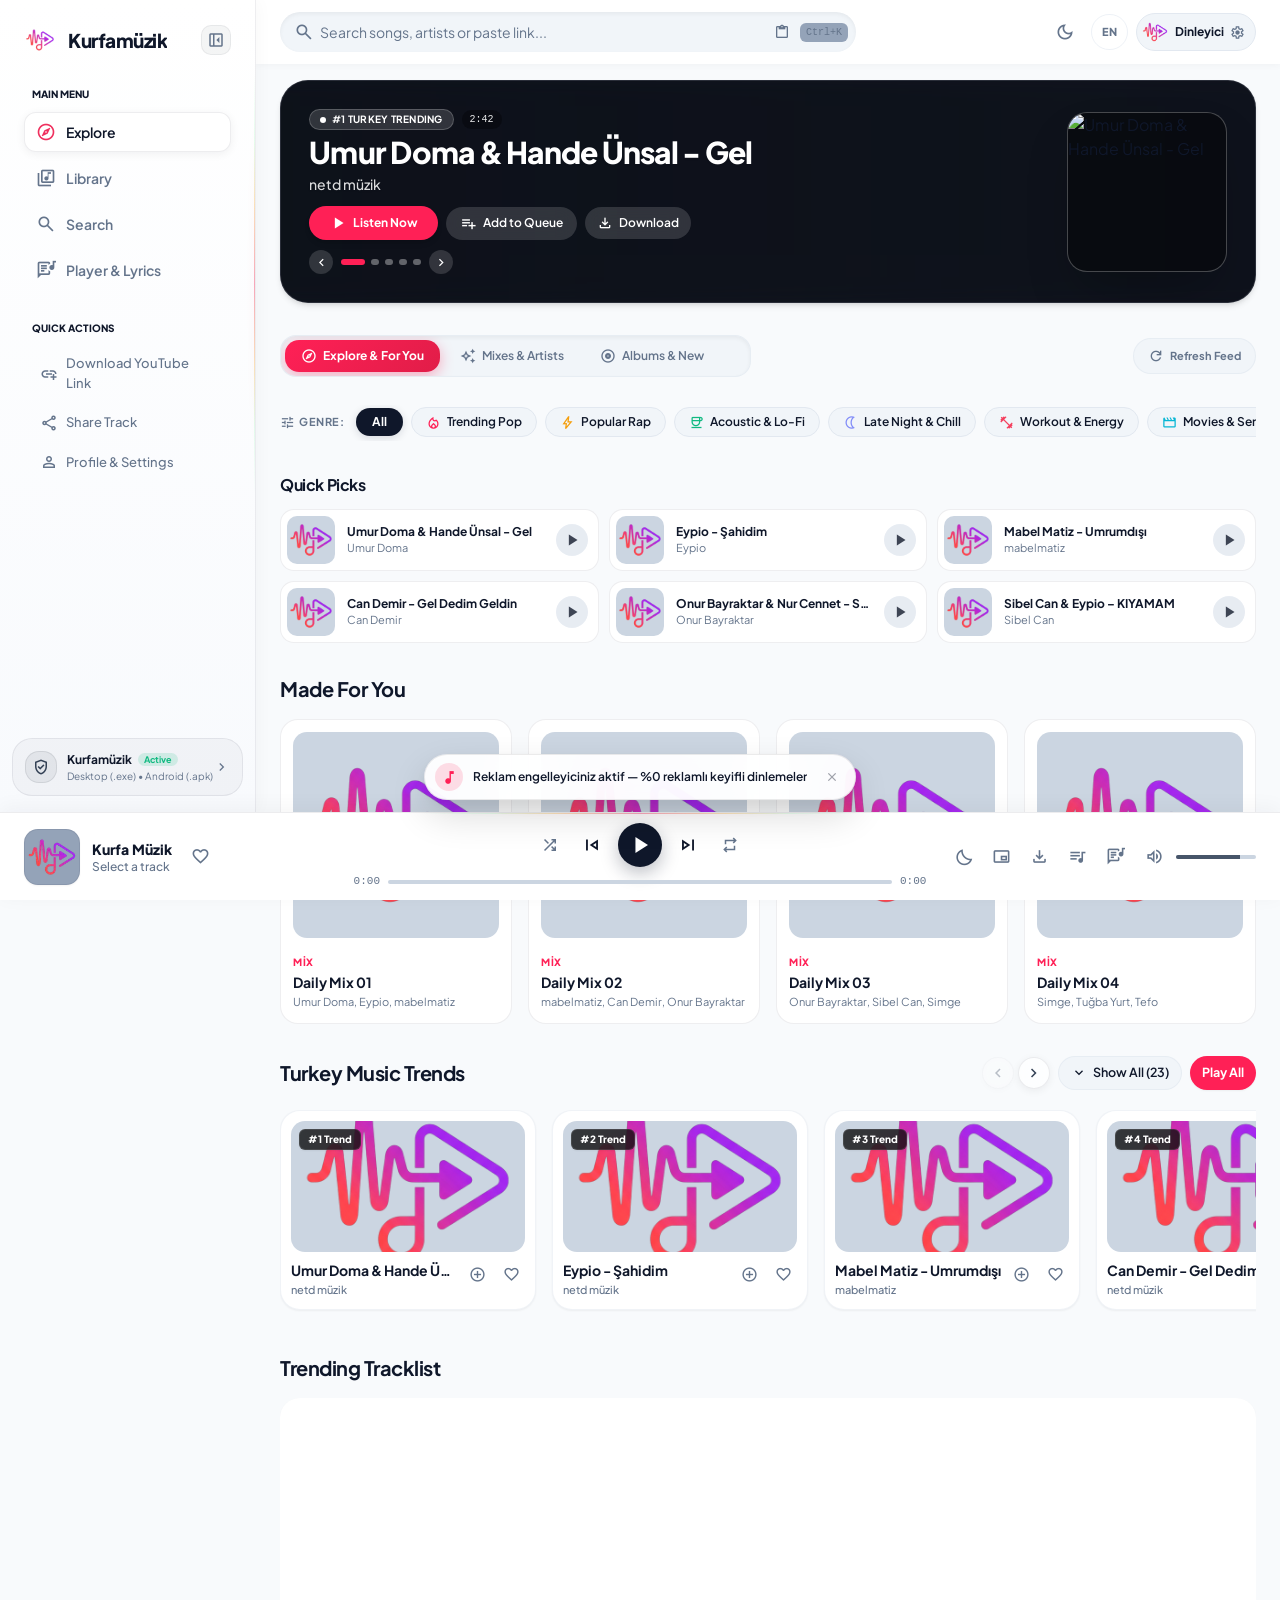
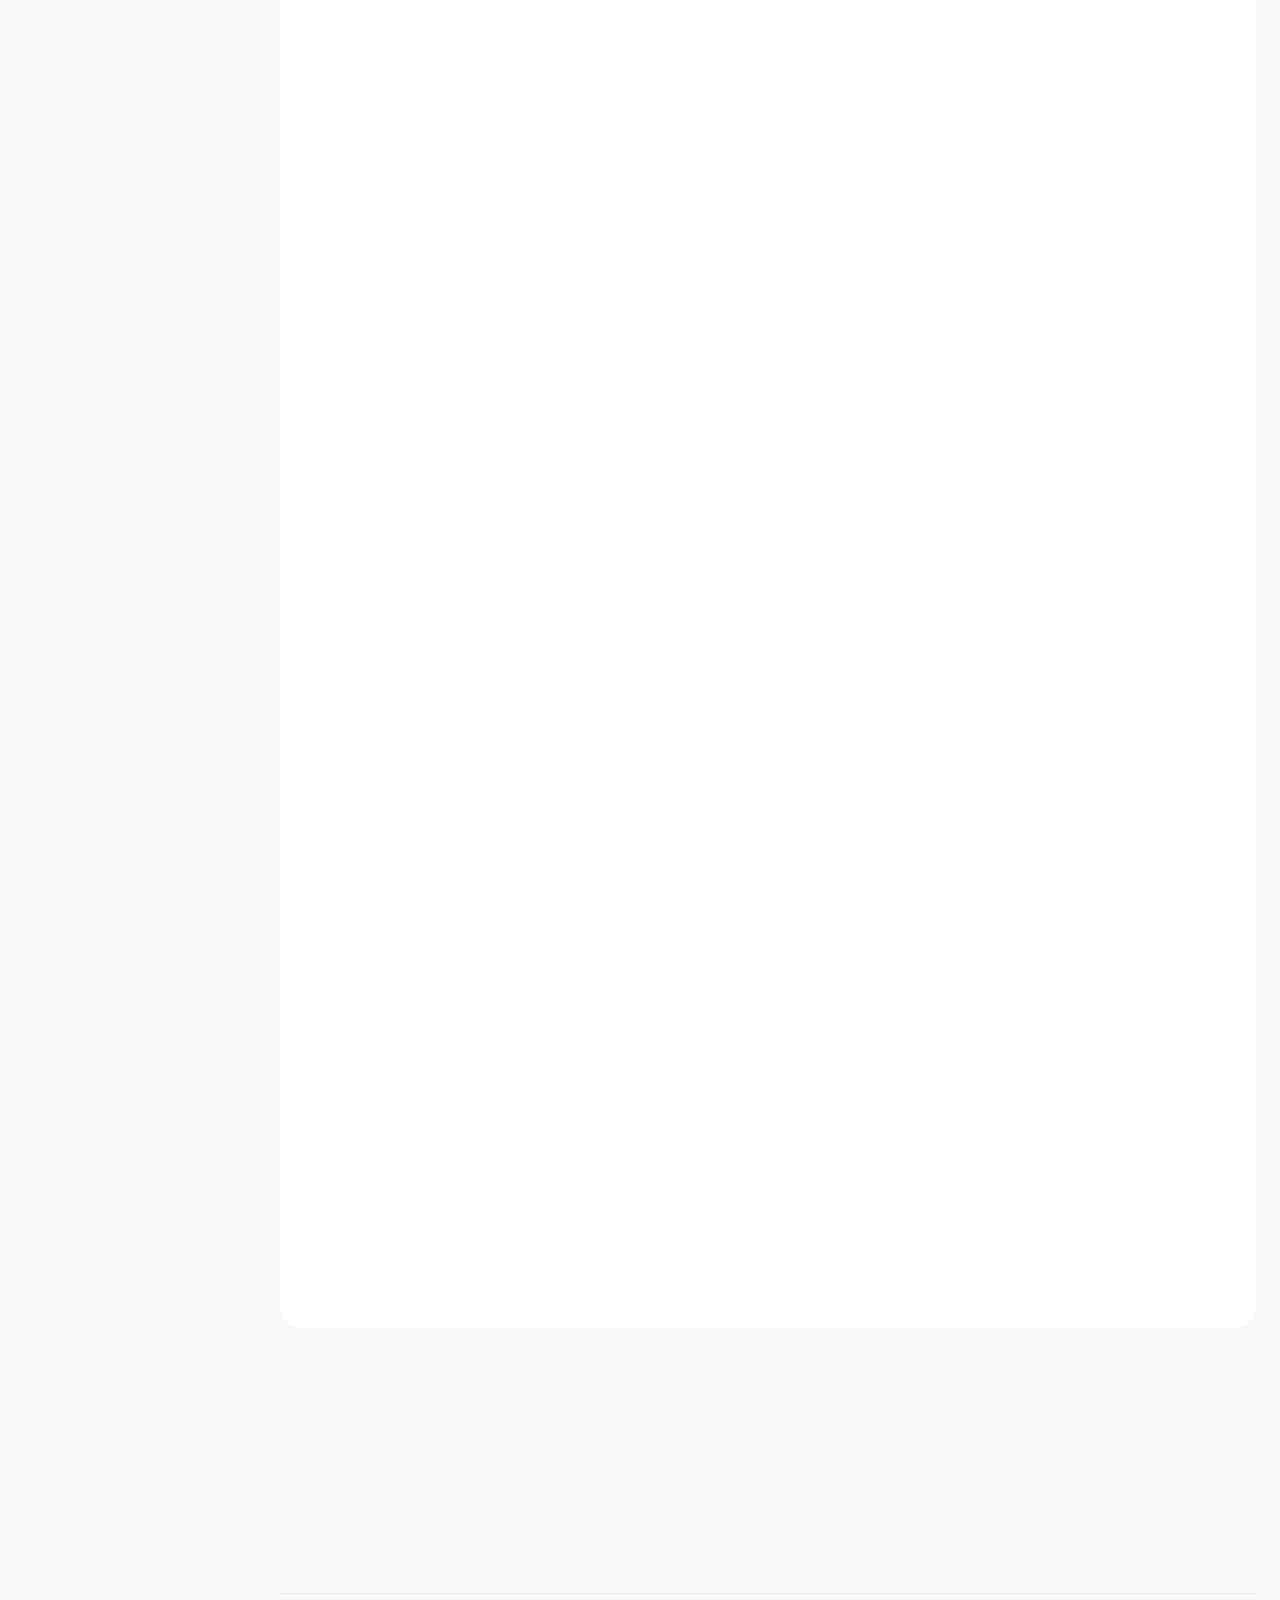
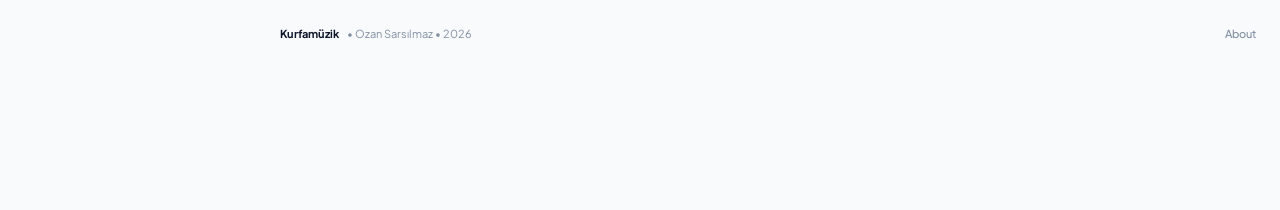
==== commit 53e795db: "Add platform-aware interactive onboarding tour for desktop, mobile, and APK with settings replay" ====
--- a/index.html
+++ b/index.html
@@ -145,7 +145,7 @@
     }
   </style>
   <link rel="stylesheet" href="./tailwind.min.css?v=20261120_v17">
-  <link rel="stylesheet" href="./style.min.css?v=80b97511">
+  <link rel="stylesheet" href="./style.min.css?v=168eda83">
   <script>
     (function() {
       var markReady = function() { document.documentElement.classList.add('icons-ready'); };
@@ -2396,6 +2396,22 @@
                   <button type="button" id="btn-lang-en" onclick="applyAppLanguage('en', true)" class="px-2.5 py-1 rounded-full text-[11px] font-bold transition-colors text-on-surface-variant hover:text-on-surface">English</button>
                 </div>
               </div>
+
+              <div class="kurfa-settings-row kurfa-settings-row-divider" id="settings-tour-row">
+                <div class="flex items-center gap-2.5 min-w-0">
+                  <span class="kurfa-set-icon kurfa-set-icon-amber">
+                    <span class="material-symbols-outlined text-[17px]" aria-hidden="true">route</span>
+                  </span>
+                  <div class="flex flex-col min-w-0">
+                    <span class="text-xs font-semibold text-on-surface truncate" data-i18n="settings.tour_title">Uygulama Tanıtım Turu</span>
+                    <span class="text-[11px] text-on-surface-variant truncate" data-i18n="settings.tour_desc">Cihazına özel hızlı rehberi baştan başlat</span>
+                  </div>
+                </div>
+                <button type="button" id="btn-restart-onboarding-tour" onclick="restartInteractiveTourFromSettings()" class="px-3.5 py-1.5 rounded-full bg-surface-container hover:bg-surface-container-high text-[11px] font-bold text-on-surface flex items-center gap-1.5 flex-shrink-0 transition-colors active:scale-95">
+                  <span class="material-symbols-outlined text-[14px]" aria-hidden="true">replay</span>
+                  <span data-i18n="settings.tour_btn">Turu Başlat</span>
+                </button>
+              </div>
             </div>
           </div>
 
@@ -3358,7 +3374,40 @@
     </div>
   </div>
 
+  <!-- Interactive Platform-Aware Onboarding Tour (Desktop & Mobile/APK) -->
+  <div id="kurfa-tour-overlay" class="kurfa-tour-overlay" role="dialog" aria-modal="true" aria-labelledby="kurfa-tour-title" hidden>
+    <div id="kurfa-tour-backdrop" class="kurfa-tour-backdrop"></div>
+    <div id="kurfa-tour-spotlight" class="kurfa-tour-spotlight" aria-hidden="true"></div>
+    <article id="kurfa-tour-card" class="kurfa-tour-card">
+      <header class="kurfa-tour-head">
+        <div class="kurfa-tour-meta">
+          <span class="kurfa-tour-platform-dot" aria-hidden="true"></span>
+          <span id="kurfa-tour-platform-label" class="kurfa-tour-platform-label">MASAÜSTÜ REHBERİ</span>
+          <span id="kurfa-tour-step-badge" class="kurfa-tour-step-badge">1 / 6</span>
+        </div>
+        <button type="button" id="kurfa-tour-close" class="kurfa-tour-close" onclick="KurfaTour.skip()" aria-label="Turu Kapat" data-i18n-aria="tour.skip">
+          <span class="material-symbols-outlined text-[17px]" aria-hidden="true">close</span>
+        </button>
+      </header>
+
+      <div class="kurfa-tour-body">
+        <h4 id="kurfa-tour-title" class="kurfa-tour-title"></h4>
+        <p id="kurfa-tour-desc" class="kurfa-tour-desc"></p>
+        <div id="kurfa-tour-kbd" class="kurfa-tour-kbd hidden"></div>
+      </div>
+
+      <footer class="kurfa-tour-foot">
+        <button type="button" id="kurfa-tour-skip-btn" class="kurfa-tour-skip-btn" onclick="KurfaTour.skip()" data-i18n="tour.skip">Geç</button>
+        <div id="kurfa-tour-dots" class="kurfa-tour-dots" aria-hidden="true"></div>
+        <div class="kurfa-tour-actions">
+          <button type="button" id="kurfa-tour-prev-btn" class="kurfa-tour-nav-btn kurfa-tour-prev-btn hidden" onclick="KurfaTour.prev()" data-i18n="tour.prev">Geri</button>
+          <button type="button" id="kurfa-tour-next-btn" class="kurfa-tour-nav-btn kurfa-tour-next-btn" onclick="KurfaTour.next()" data-i18n="tour.next">İleri</button>
+        </div>
+      </footer>
+    </article>
+  </div>
+
   <!-- Scripts (Deferred & minified; YouTube IFrame API loads lazily on demand) -->
-  <script defer fetchpriority="high" src="./app.min.js?v=c26eca3c"></script>
+  <script defer fetchpriority="high" src="./app.min.js?v=e397271e"></script>
 </body>
 </html>
--- a/style.min.css
+++ b/style.min.css
@@ -1 +1 @@
-:root{--kurfa-primary: #ff2056;--kurfa-primary-hover: #ff3b6d;--kurfa-primary-glow: rgba(255, 32, 86, .35);--kurfa-secondary: #6366f1;--kurfa-cyan: #06b6d4;--kurfa-bg-light: #f8fafc;--kurfa-surface-light: #ffffff;--kurfa-bg-dark: #0c101a;--kurfa-surface-dark: #101624;--kurfa-surface-card: #151d2e;--kurfa-border-dark: rgba(255, 255, 255, .06);--kurfa-border-light: rgba(0, 0, 0, .08);--mobile-nav-height: 62px;--ambient-rgb: 255, 32, 86}html{width:100%;max-width:100%;overflow-x:clip;margin:0;padding:0;scroll-behavior:smooth;-webkit-text-size-adjust:100%;color-scheme:light;background-color:var(--kurfa-bg-light)!important;color:#0f172a}html.dark-mode{color-scheme:dark;background-color:var(--kurfa-bg-dark)!important;color:#f1f5f9}body{position:relative;width:100%;max-width:100%;overflow-x:clip;margin:0;padding:0;min-height:100vh;min-height:100dvh;font-family:Plus Jakarta Sans,system-ui,-apple-system,sans-serif;background-color:var(--kurfa-bg-light)!important;color:#0f172a;-webkit-font-smoothing:antialiased;-moz-osx-font-smoothing:grayscale;-webkit-overflow-scrolling:touch}html:not(.dark-mode) body:not(.dark-mode) main,html:not(.dark-mode) body:not(.dark-mode) #app-shell,html:not(.dark-mode) body:not(.dark-mode) .bg-background{background-color:var(--kurfa-bg-light)!important;color:#0f172a}body:before,#player-liquid-bg{display:none!important;opacity:0!important}#app-shell,main,.view-tab,.view-tab>section,.view-tab>div{min-width:0;max-width:100%}main{position:relative;z-index:1;background-color:var(--kurfa-bg-light);overflow-x:clip}*{-webkit-tap-highlight-color:transparent;box-sizing:border-box}html,body,main,.view-tab,section,#home-tracklist-table,#playlist-tracks-table,#favorites-list-table,#custom-playlist-tracks-table,#spotify-playlist-tracks-table,#artist-tracks-container,#search-results-list{touch-action:pan-y pinch-zoom;-webkit-overflow-scrolling:touch}#home-tracklist-table>div,#playlist-tracks-table>div,#favorites-list-table>div,#custom-playlist-tracks-table>div,#spotify-playlist-tracks-table>div,#artist-tracks-container>div,#search-results-list>div,.track-row{touch-action:pan-y pinch-zoom!important}.overflow-x-auto{touch-action:pan-x pan-y!important;-webkit-overflow-scrolling:touch}html,body,main,aside,#app-shell,#karaoke-lyrics-box,#lyrics-container,#lyrics-scroll,#deck-lyrics-lines,#profile-modal-card,#settings-tab-nav,#settings-content-panel,#queue-drawer-list,.overflow-x-auto,.overflow-y-auto,.scrollbar-none,.scrollbar-thin{-ms-overflow-style:none!important;scrollbar-width:none!important}::-webkit-scrollbar,.scrollbar-none::-webkit-scrollbar,.scrollbar-thin::-webkit-scrollbar,#karaoke-lyrics-box::-webkit-scrollbar,#lyrics-container::-webkit-scrollbar,#lyrics-scroll::-webkit-scrollbar,#profile-modal-card::-webkit-scrollbar,#settings-tab-nav::-webkit-scrollbar,#settings-content-panel::-webkit-scrollbar,aside::-webkit-scrollbar,main::-webkit-scrollbar,.overflow-x-auto::-webkit-scrollbar,.overflow-y-auto::-webkit-scrollbar{display:none!important;width:0!important;height:0!important;background:transparent!important}#karaoke-lyrics-box,#lyrics-container,#lyrics-scroll{overflow-x:hidden!important;overflow-y:auto;overscroll-behavior-y:contain}#deck-lyrics-lines{overflow-x:hidden!important;max-width:100%}.text-error{color:#ef4444}.hover\:text-error:hover{color:#dc2626}.material-symbols-outlined{font-variation-settings:"FILL" 0,"wght" 400,"GRAD" 0,"opsz" 24;vertical-align:middle;display:inline-block;line-height:1;text-transform:none;letter-spacing:normal;word-wrap:normal;white-space:nowrap;direction:ltr;-webkit-font-smoothing:antialiased}.material-symbols-outlined.filled{font-variation-settings:"FILL" 1,"wght" 500,"GRAD" 0,"opsz" 24}.material-symbols-outlined.hidden{display:none!important}@keyframes spin-slow{0%{transform:rotate(0)}to{transform:rotate(360deg)}}.animate-spin-slow{animation:spin-slow 14s linear infinite;will-change:transform}.paused-animation,body.kurfa-bg-idle .animate-spin-slow{animation-play-state:paused!important}@media(prefers-reduced-motion:reduce){.animate-spin-slow,.animate-pulse,.animate-ping{animation:none!important}}#home-tracklist-table>div,#search-results-list>div,#playlist-tracks-table>div,#favorites-list-table>div,#custom-playlist-tracks-table>div,#spotify-playlist-tracks-table>div,#artist-tracks-container>div,#device-audio-list>div{content-visibility:auto;contain-intrinsic-size:auto 64px}.seek-track{cursor:pointer;position:relative;touch-action:none}.seek-track .seek-knob{opacity:0;transform:translate(-50%,-50%) scale(.7);transition:opacity .15s,transform .15s cubic-bezier(.34,1.56,.64,1);box-shadow:0 0 10px #ff2056a6}.seek-track:hover .seek-knob,.seek-track.dragging .seek-knob{opacity:1;transform:translate(-50%,-50%) scale(1)}.vol-track{cursor:pointer;position:relative;touch-action:none}.vol-track .vol-knob{opacity:0;transform:translate(-50%,-50%) scale(.7);transition:opacity .15s,transform .15s cubic-bezier(.34,1.56,.64,1);box-shadow:0 0 8px #ff205680}.vol-track:hover .vol-knob,.vol-track.dragging .vol-knob{opacity:1;transform:translate(-50%,-50%) scale(1)}.nav-item{transition:all .2s cubic-bezier(.2,.8,.2,1)}.nav-item.active{background:linear-gradient(135deg,var(--kurfa-primary),#e11d48)!important;color:#fff!important;font-weight:600;box-shadow:0 4px 16px var(--kurfa-primary-glow)}.nav-item.active .material-symbols-outlined{color:#fff!important}.mobile-nav-item{transition:all .2s ease}.mobile-nav-item.active{color:var(--kurfa-primary)!important}.mobile-nav-item.active .material-symbols-outlined{font-variation-settings:"FILL" 1,"wght" 600,"GRAD" 0,"opsz" 24;color:var(--kurfa-primary)!important}.view-tab{display:none!important;content-visibility:hidden!important;pointer-events:none!important;contain:strict!important}.view-tab.active{display:flex!important;content-visibility:visible!important;pointer-events:auto!important;contain:none!important;animation:tabFadeIn .22s cubic-bezier(.16,1,.3,1)}.view-suspended{display:none!important;content-visibility:hidden!important;pointer-events:none!important;contain:strict!important}@keyframes tabFadeIn{0%{opacity:0;transform:translateY(6px)}to{opacity:1;transform:translateY(0)}}#kurfa-floating-pip{--pip-rgb: 244, 63, 94;z-index:1010!important;display:block;width:284px;height:284px;border-radius:22px;overflow:hidden;background:#101420;border:1px solid rgba(255,255,255,.14);box-shadow:0 24px 54px -12px #000000ad,0 0 0 1px rgba(var(--pip-rgb),.18),inset 0 1px #ffffff29;opacity:1;scale:1;translate:0 0;transition:display,opacity .24s cubic-bezier(.22,1,.36,1),scale .26s cubic-bezier(.22,1,.36,1),translate .26s cubic-bezier(.22,1,.36,1),width .28s cubic-bezier(.22,1,.36,1),height .28s cubic-bezier(.22,1,.36,1),border-radius .26s ease;transition-behavior:allow-discrete}@starting-style{#kurfa-floating-pip{opacity:0;scale:.88;translate:0 14px}}#kurfa-floating-pip:where([hidden],[data-closing]){opacity:0;scale:.88;translate:0 14px;pointer-events:none}#kurfa-floating-pip[hidden]{display:none!important}@media(prefers-reduced-motion:reduce){#kurfa-floating-pip{scale:1;translate:none;transition-duration:.1s}@starting-style{#kurfa-floating-pip{scale:1;translate:none}}#kurfa-floating-pip:where([hidden],[data-closing]){scale:1;translate:none}}#kurfa-floating-pip[data-mode=compact]{width:408px;height:108px;border-radius:20px}.kurfa-pip-topbar{position:absolute;top:0;left:0;right:0;z-index:30;display:flex;align-items:center;justify-content:flex-end;padding:10px 10px 6px;cursor:grab;opacity:0;transition:opacity .2s ease}#kurfa-floating-pip:hover .kurfa-pip-topbar,#kurfa-floating-pip.is-vol-active .kurfa-pip-topbar,#kurfa-floating-pip:focus-within .kurfa-pip-topbar,#kurfa-floating-pip[data-mode=compact] .kurfa-pip-topbar{opacity:1}#kurfa-floating-pip[data-mode=compact] .kurfa-pip-topbar{padding:8px 10px 4px;justify-content:flex-end}.kurfa-pip-brand-pill{display:inline-flex;align-items:center;gap:6px;padding:3px 9px;border-radius:9999px;background:#0c101cb8;backdrop-filter:blur(12px);-webkit-backdrop-filter:blur(12px);border:1px solid rgba(255,255,255,.14);font-size:9.5px;font-weight:800;letter-spacing:.08em;color:#ffffffeb}.kurfa-pip-live-dot{width:6px;height:6px;border-radius:9999px;background:rgb(var(--pip-rgb));box-shadow:0 0 8px rgba(var(--pip-rgb),.9)}.kurfa-pip-win-actions{display:flex;align-items:center;gap:4px}.kurfa-pip-icon-btn{width:24px;height:24px;border-radius:9999px;border:0;background:#0a0e1870;backdrop-filter:blur(10px);color:#ffffffe0;display:inline-flex;align-items:center;justify-content:center;cursor:pointer;transition:background-color .15s ease,color .15s ease,transform .14s ease}.kurfa-pip-icon-btn:hover{background:#fff3;color:#fff;transform:scale(1.06)}.kurfa-pip-close-btn:hover{background:#f43f5ed9}.kurfa-pip-art-wrap{position:absolute;inset:0;overflow:hidden;background:#141927;transition:all .28s cubic-bezier(.22,1,.36,1)}#kurfa-floating-pip[data-mode=compact] .kurfa-pip-art-wrap{inset:14px auto auto 14px;z-index:15;width:72px;height:72px;border-radius:14px;box-shadow:0 8px 20px #0000007a;border:1px solid rgba(255,255,255,.14)}.kurfa-pip-cover-img{width:100%;height:100%;object-fit:cover;transform:scale(1.22);transition:transform .3s ease,filter .25s ease}#kurfa-floating-pip:hover .kurfa-pip-cover-img,#kurfa-floating-pip.is-vol-active .kurfa-pip-cover-img{filter:blur(8px) brightness(.75);transform:scale(1.3)}#kurfa-floating-pip[data-mode=compact] .kurfa-pip-cover-img,#kurfa-floating-pip[data-mode=compact]:hover .kurfa-pip-cover-img,#kurfa-floating-pip[data-mode=compact].is-vol-active .kurfa-pip-cover-img{filter:none;transform:scale(1.04)}.kurfa-pip-scrim{position:absolute;inset:0;z-index:5;pointer-events:none;background:radial-gradient(220px 180px at 18% 25%,rgba(var(--pip-rgb),.28),transparent 72%),linear-gradient(180deg,#0a0d167a,#0a0d16db);opacity:0;transition:opacity .22s ease}#kurfa-floating-pip:hover .kurfa-pip-scrim,#kurfa-floating-pip.is-vol-active .kurfa-pip-scrim,#kurfa-floating-pip:focus-within .kurfa-pip-scrim{opacity:1}#kurfa-floating-pip[data-mode=compact] .kurfa-pip-scrim{opacity:1;background:radial-gradient(240px 160px at 12% 30%,rgba(var(--pip-rgb),.24),transparent 70%),linear-gradient(135deg,#0f131ff5,#141927fa)}.kurfa-pip-hud{position:absolute;inset:0;z-index:20;display:flex;flex-direction:column;justify-content:flex-end;padding:40px 14px 12px;gap:8px;opacity:0;transition:opacity .2s ease}#kurfa-floating-pip:hover .kurfa-pip-hud,#kurfa-floating-pip.is-vol-active .kurfa-pip-hud,#kurfa-floating-pip:focus-within .kurfa-pip-hud,#kurfa-floating-pip[data-mode=compact] .kurfa-pip-hud{opacity:1}.kurfa-pip-meta{display:flex;flex-direction:column;align-items:center;text-align:center;min-width:0;margin-bottom:auto;margin-top:28px}.kurfa-pip-title{font-size:14px;font-weight:800;color:#fff;max-width:100%;white-space:nowrap;overflow:hidden;text-overflow:ellipsis}.kurfa-pip-artist{font-size:11.5px;color:#e2e8f0c7;max-width:100%;white-space:nowrap;overflow:hidden;text-overflow:ellipsis;margin-top:2px}.kurfa-pip-controls{display:flex;align-items:center;justify-content:center;gap:14px;margin-bottom:12px}.kurfa-pip-hide-cover{display:none!important}.kurfa-pip-ctrl-btn{width:30px;height:30px;border-radius:9999px;border:0;background:#ffffff1f;color:#fff;display:inline-flex;align-items:center;justify-content:center;cursor:pointer;transition:background-color .15s ease,transform .14s ease}.kurfa-pip-ctrl-btn:hover{background:#ffffff3d;transform:scale(1.07)}.kurfa-pip-play-btn{width:48px;height:48px;border-radius:9999px;border:1px solid rgba(255,255,255,.6);background:linear-gradient(180deg,#fff,#e5ebf6);color:#101420;display:inline-flex;align-items:center;justify-content:center;box-shadow:0 8px 22px #0000006b,0 0 14px rgba(var(--pip-rgb),.35);cursor:pointer;transition:transform .16s cubic-bezier(.22,1,.36,1)}.kurfa-pip-play-btn:hover{transform:scale(1.08)}.kurfa-pip-bottom-row{display:flex;align-items:center;justify-content:space-between;gap:6px}.kurfa-pip-vol-group{display:inline-flex;align-items:center;gap:4px}.kurfa-pip-vol-group .kurfa-pip-ctrl-btn{width:26px;height:26px;background:transparent}.kurfa-pip-vol-group .kurfa-pip-ctrl-btn:hover{background:#ffffff29}.kurfa-pip-vol-expand{display:inline-flex;align-items:center;gap:6px;width:0;height:26px;opacity:0;overflow:hidden;padding:0;border-radius:9999px;background:#ffffff14;backdrop-filter:blur(12px);-webkit-backdrop-filter:blur(12px);border:0;transition:width .24s cubic-bezier(.22,1,.36,1),opacity .18s ease,padding .2s ease}.kurfa-pip-vol-group:hover .kurfa-pip-vol-expand,.kurfa-pip-vol-group:focus-within .kurfa-pip-vol-expand,#kurfa-floating-pip.is-vol-active .kurfa-pip-vol-expand{width:106px;opacity:1;padding:0 9px}.kurfa-pip-vol-range{--slider-track-size: 3.5px;--slider-thumb-size: 10px;--slider-track-radius: 999px;--slider-thumb-radius: 50%;--slider-track-color: rgba(255, 255, 255, .24);--slider-fill-color: rgb(var(--pip-rgb, 244, 63, 94));--slider-thumb-color: #ffffff;--attr-min: 0;--attr-max: 100;--control-value: 80;--slider-progress: calc((var(--control-value) - var(--attr-min)) / (var(--attr-max) - var(--attr-min)) * 100%);appearance:none;-webkit-appearance:none;inline-size:62px;block-size:22px;margin:0;padding:0;border:0;background:transparent!important;cursor:pointer}.kurfa-pip-vol-range:focus-visible{outline:2px solid #ffffff;outline-offset:2px;border-radius:999px}.kurfa-pip-vol-range::-webkit-slider-runnable-track{block-size:var(--slider-track-size);border:0;border-radius:var(--slider-track-radius);background:linear-gradient(to right,var(--slider-fill-color) var(--slider-progress),var(--slider-track-color) var(--slider-progress))}.kurfa-pip-vol-range::-webkit-slider-thumb{-webkit-appearance:none;appearance:none;inline-size:var(--slider-thumb-size);block-size:var(--slider-thumb-size);margin-block-start:calc((var(--slider-track-size) - var(--slider-thumb-size)) / 2);border:0;border-radius:var(--slider-thumb-radius);background:var(--slider-thumb-color);box-shadow:0 0 6px rgba(var(--pip-rgb, 244, 63, 94),.75)}.kurfa-pip-vol-range::-moz-range-track{block-size:var(--slider-track-size);border:0;border-radius:var(--slider-track-radius);background:var(--slider-track-color)}.kurfa-pip-vol-range::-moz-range-progress{block-size:var(--slider-track-size);border-radius:var(--slider-track-radius);background:var(--slider-fill-color)}.kurfa-pip-vol-range::-moz-range-thumb{inline-size:var(--slider-thumb-size);block-size:var(--slider-thumb-size);border:0;border-radius:var(--slider-thumb-radius);background:var(--slider-thumb-color)}.kurfa-pip-vol-pct{font-size:9.5px;font-weight:700;font-variant-numeric:tabular-nums;color:#ffffffb8;min-width:24px;text-align:right}.kurfa-pip-times{display:inline-flex;align-items:center;gap:3px;font-size:10px;font-weight:600;font-variant-numeric:tabular-nums;color:#e2e8f0c7;transition:opacity .16s ease}.kurfa-pip-seek-track{position:relative;width:100%;height:4px;border-radius:9999px;background:#ffffff38;cursor:pointer;overflow:hidden;transition:height .15s ease}.kurfa-pip-seek-track:hover{height:6px}.kurfa-pip-seek-fill{height:100%;border-radius:9999px;background:linear-gradient(90deg,rgba(var(--pip-rgb),.85),#fff);transition:width .12s linear}.kurfa-pip-hairline-track{position:absolute;left:14px;right:14px;bottom:8px;height:2.5px;border-radius:9999px;background:#ffffff38;z-index:10;overflow:hidden;pointer-events:none;transition:opacity .18s ease}.kurfa-pip-hairline-fill{height:100%;border-radius:9999px;background:rgb(var(--pip-rgb));transition:width .15s linear}#kurfa-floating-pip:hover .kurfa-pip-hairline-track,#kurfa-floating-pip.is-vol-active .kurfa-pip-hairline-track,#kurfa-floating-pip[data-mode=compact] .kurfa-pip-hairline-track{opacity:0}#kurfa-floating-pip[data-mode=compact] .kurfa-pip-hud{padding:12px 16px 18px 98px;justify-content:space-between;gap:0}#kurfa-floating-pip[data-mode=compact] .kurfa-pip-meta{align-items:flex-start;text-align:left;margin-top:0;margin-bottom:2px;padding-right:108px}#kurfa-floating-pip[data-mode=compact] .kurfa-pip-title{font-size:13px}#kurfa-floating-pip[data-mode=compact] .kurfa-pip-artist{font-size:11px;margin-top:1px}#kurfa-floating-pip[data-mode=compact] .kurfa-pip-controls{justify-content:flex-start;gap:4px;margin:0;height:32px;position:relative;z-index:25}#kurfa-floating-pip[data-mode=compact] .kurfa-pip-hide-cover{display:inline-flex!important}#kurfa-floating-pip[data-mode=compact] .kurfa-pip-ctrl-btn{width:26px;height:26px;background:transparent}#kurfa-floating-pip[data-mode=compact] .kurfa-pip-play-btn{width:32px;height:32px;box-shadow:0 4px 12px #00000059}#kurfa-floating-pip[data-mode=compact] .kurfa-pip-play-btn .material-symbols-outlined{font-size:19px!important}#kurfa-floating-pip[data-mode=compact] .kurfa-pip-bottom-row{position:absolute;left:256px;right:16px;bottom:18px;height:30px;align-items:center;justify-content:flex-end;z-index:26}#kurfa-floating-pip[data-mode=compact] .kurfa-pip-vol-group:hover .kurfa-pip-vol-expand,#kurfa-floating-pip[data-mode=compact] .kurfa-pip-vol-group:focus-within .kurfa-pip-vol-expand,#kurfa-floating-pip[data-mode=compact].is-vol-active .kurfa-pip-vol-expand{width:88px;padding:0 8px}#kurfa-floating-pip[data-mode=compact] .kurfa-pip-vol-range{inline-size:44px}#kurfa-floating-pip[data-mode=compact] .kurfa-pip-vol-group:hover+.kurfa-pip-times,#kurfa-floating-pip[data-mode=compact].is-vol-active .kurfa-pip-times{display:none}#kurfa-floating-pip[data-mode=compact] .kurfa-pip-seek-track{position:absolute;left:14px;right:14px;bottom:8px;width:auto;height:3px}#mobile-download-banner{top:calc(4rem + env(safe-area-inset-top,0px));z-index:1020!important;background-color:#fffffff2}#active-download-pill{bottom:6rem;z-index:1005!important;background-color:#e2e8f0f2}#player-inline-download-status{background-color:#e2e8f0e6}#queue-drawer{z-index:1030!important}#downloader-modal,#share-modal,#profile-modal,#add-to-playlist-modal,#device-picker-modal,#app-install-modal,#google-account-chooser-modal,#ad-warning-modal{z-index:1050!important}#create-playlist-modal{z-index:1060!important}#desktop-update-modal{z-index:1070!important}.kurfa-toast{position:fixed;bottom:calc(6.25rem + env(safe-area-inset-bottom,0px));left:50%;transform:translate(-50%) translateY(24px) scale(.92);background:#fffffff0;color:#0f172a;padding:8px 16px 8px 10px;border-radius:9999px;font-size:13px;font-weight:600;box-shadow:0 16px 36px #00000024,0 4px 12px #0000000f;border:1px solid rgba(0,0,0,.08);backdrop-filter:blur(24px) saturate(180%);-webkit-backdrop-filter:blur(24px) saturate(180%);z-index:1100!important;opacity:0;pointer-events:none;transition:transform .36s cubic-bezier(.16,1,.3,1),opacity .28s ease,box-shadow .25s ease;display:flex;align-items:center;gap:10px;max-width:min(92vw,440px);cursor:pointer;user-select:none}.kurfa-toast.show{transform:translate(-50%) translateY(0) scale(1);opacity:1;pointer-events:auto}.kurfa-toast:hover{transform:translate(-50%) translateY(2px) scale(1.02);box-shadow:0 20px 44px #0000002e,0 6px 16px #00000014}.kurfa-toast:active{transform:translate(-50%) translateY(3px) scale(.97)}@media(max-width:768px){.kurfa-toast{bottom:calc(8.75rem + env(safe-area-inset-bottom,0px))}}progress.kurfa-progress{appearance:none;-webkit-appearance:none;width:100%;height:.5rem;border:0;border-radius:9999px;overflow:clip;background-color:#94a3b838;color:var(--kurfa-primary)}progress.kurfa-progress::-webkit-progress-bar{background-color:#94a3b838;border-radius:9999px}progress.kurfa-progress::-webkit-progress-value{background:linear-gradient(90deg,var(--kurfa-primary),#ec4899);border-radius:9999px;transition:width .2s ease}progress.kurfa-progress::-moz-progress-bar{background:linear-gradient(90deg,var(--kurfa-primary),#ec4899);border-radius:9999px}body.dark-mode progress.kurfa-progress{background-color:#ffffff1f}body.dark-mode progress.kurfa-progress::-webkit-progress-bar{background-color:#ffffff1f}.lyric-line,.lyrics-line{transition:color .22s ease,background-color .22s ease,opacity .22s ease,transform .24s cubic-bezier(.22,1,.36,1);cursor:pointer;scroll-margin:72px 0;padding:10px 14px;border-radius:14px;line-height:1.5;font-weight:700;font-size:1.06rem;color:#0f172a61;background:transparent;border:none!important;outline:none!important;box-shadow:none!important;min-width:0;max-width:100%;word-break:break-word;transform:translateZ(0);transform-origin:left center}@media(min-width:768px){.lyric-line,.lyrics-line{font-size:1.15rem;padding:11px 16px}}.lyric-line:focus,.lyric-line:focus-visible,.lyrics-line:focus,.lyrics-line:focus-visible{outline:none!important;border:none!important;box-shadow:none!important}.lyric-line:hover,.lyrics-line:hover{color:#0f172acc;background-color:#0f172a0b;border:none!important}.lyric-line.active,.lyric-line.active-lyric,.lyrics-line.active{color:#0f172a!important;background:transparent!important;border:none!important;outline:none!important;box-shadow:none!important;font-weight:800;transform:translateZ(0) scale(1.025);transform-origin:left center;will-change:transform}.lyric-line.active:hover,.lyric-line.active-lyric:hover,.lyrics-line.active:hover{background:#0f172a0a!important}.lyric-duet-right,.lyric-duet-right.active{transform-origin:right center}.lyric-duet-center,.lyric-duet-center.active{transform-origin:center center}body.dark-mode .lyric-line,body.dark-mode .lyrics-line{color:#ffffff61;background:transparent;border:none!important}body.dark-mode .lyric-line:hover,body.dark-mode .lyrics-line:hover{color:#ffffffd9;background-color:#ffffff0a;border:none!important}body.dark-mode .lyric-line.active,body.dark-mode .lyric-line.active-lyric,body.dark-mode .lyrics-line.active{color:#fff!important;background:transparent!important;border:none!important;outline:none!important;box-shadow:none!important;text-shadow:0 0 12px rgba(255,255,255,.22)}body.dark-mode .lyric-line.active:hover,body.dark-mode .lyric-line.active-lyric:hover,body.dark-mode .lyrics-line.active:hover{background:#ffffff0a!important}.lyric-words-wrap{display:flex;flex-wrap:wrap;align-items:baseline;gap:.24em;min-width:0}.lyric-duet-right .lyric-words-wrap{justify-content:flex-end}.lyric-duet-center .lyric-words-wrap{justify-content:center}.lyric-word{display:inline-block;--word-fill: -24%;--word-lift: 0;--word-glow: 0;padding:.08em .03em;margin:-.08em -.03em;transform:translateZ(0);transition:transform .22s cubic-bezier(.22,1.28,.36,1),color .16s ease,filter .18s ease}.lyric-line.active .lyric-word{color:#0f172a52}body.dark-mode .lyric-line.active .lyric-word{color:#ffffff57}.lyric-line.active .lyric-word.word-sung{color:#0f172a;transform:translateZ(0) scale(1)}body.dark-mode .lyric-line.active .lyric-word.word-sung{color:#fff;transform:translateZ(0) scale(1)}.lyric-line.active .lyric-word.word-active{background-image:linear-gradient(90deg,#0f172a 0% calc(var(--word-fill, -24%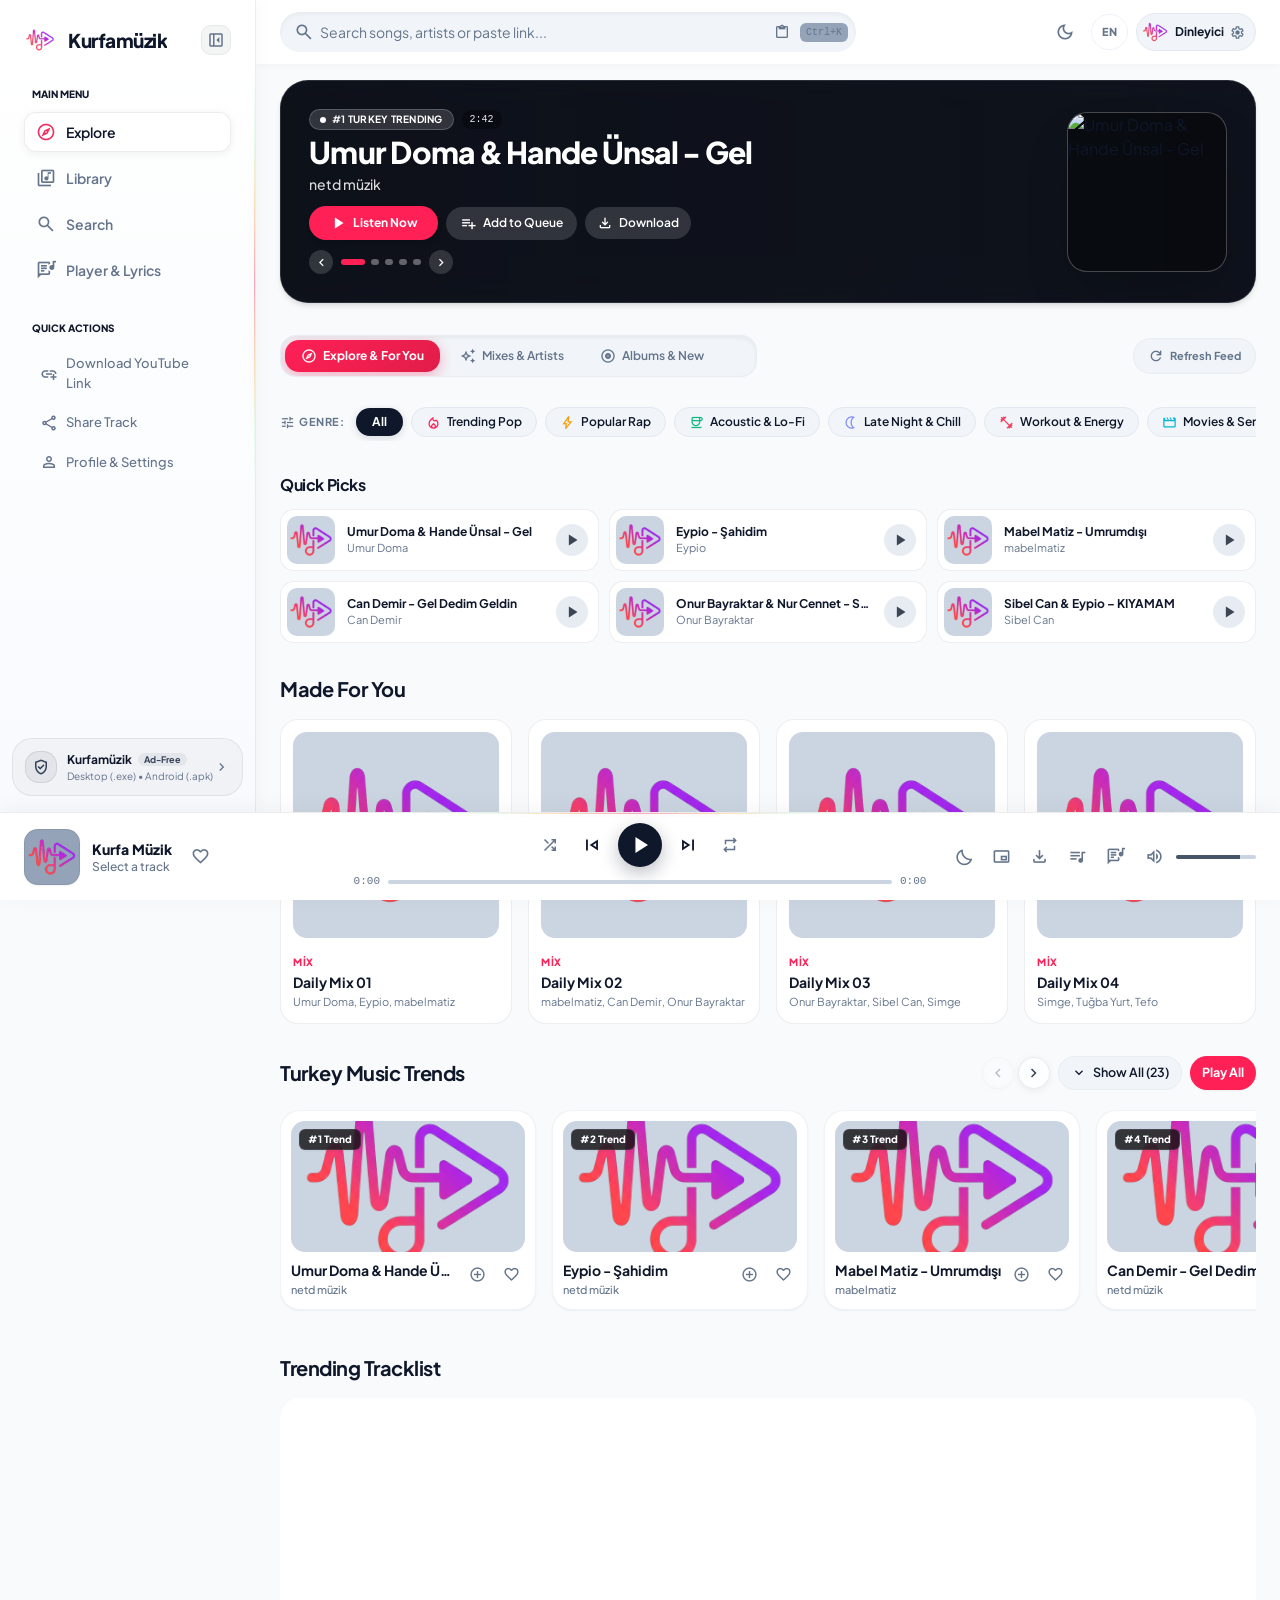
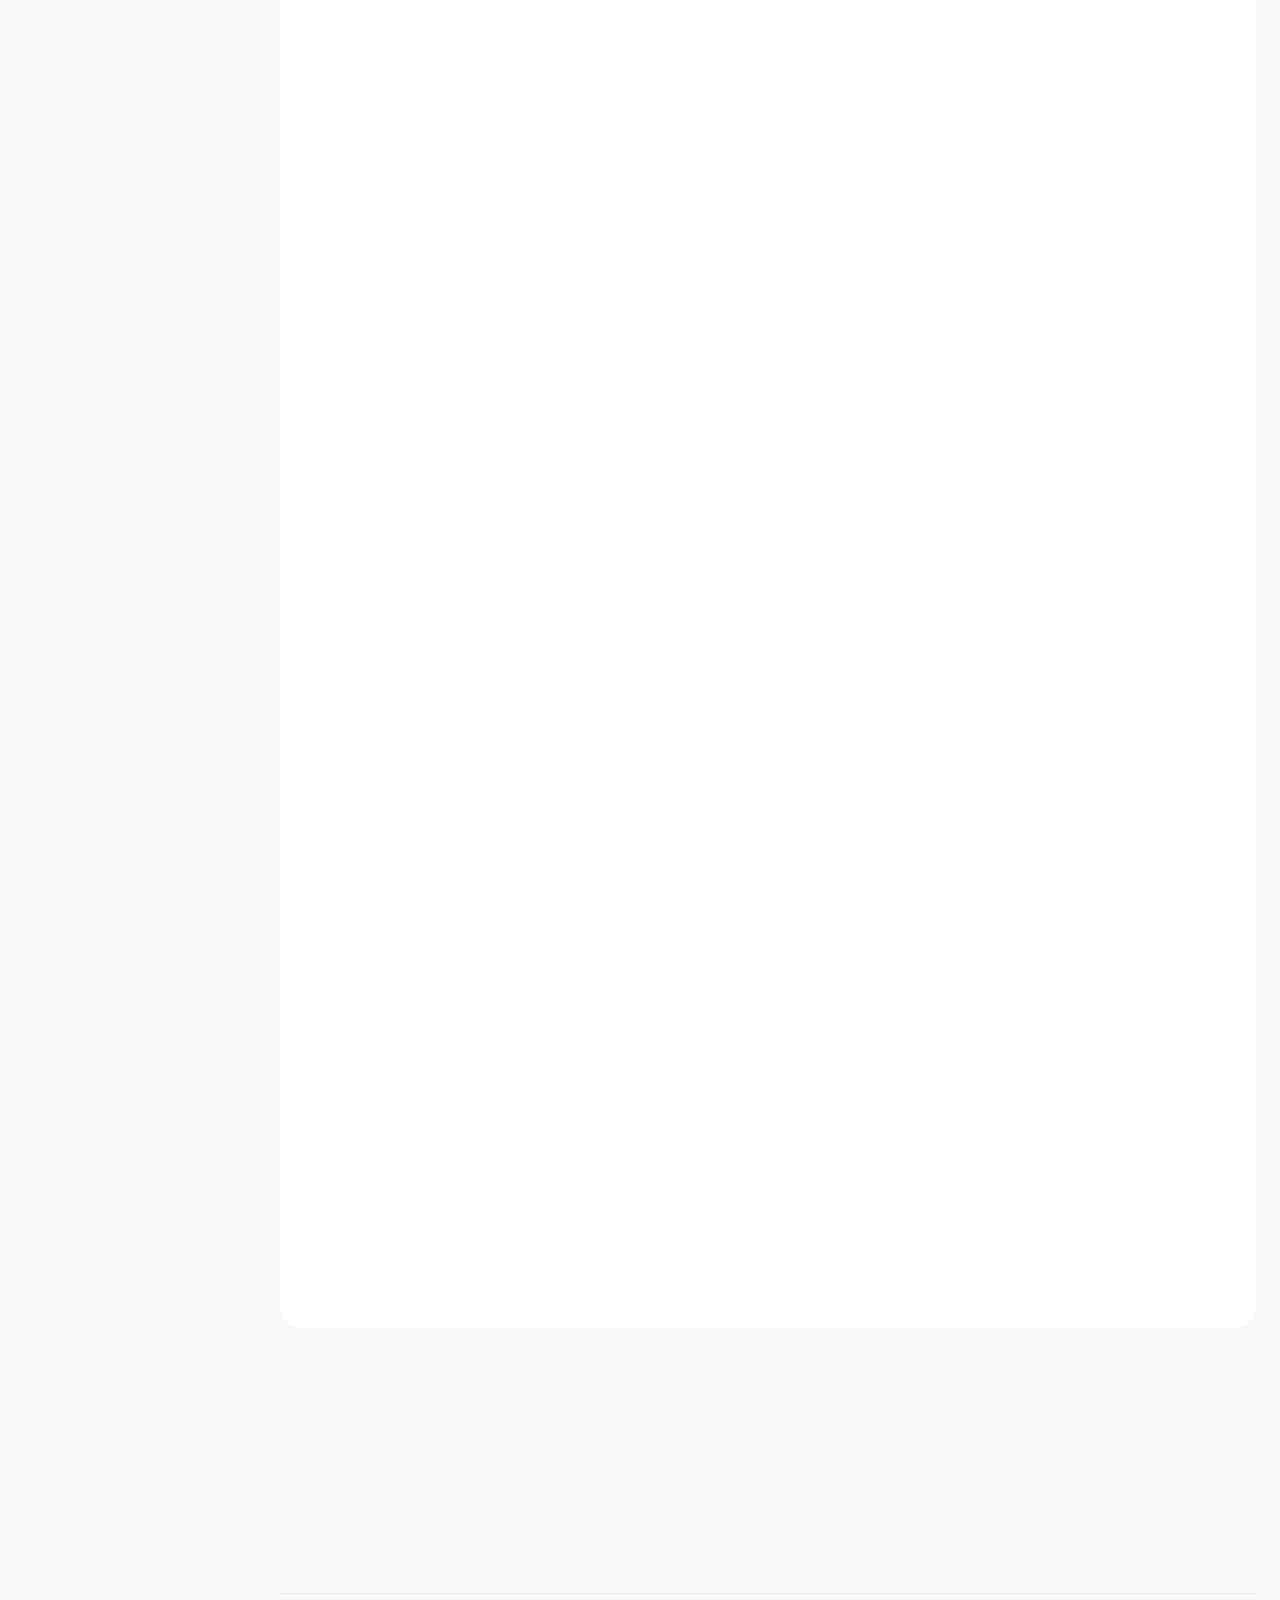
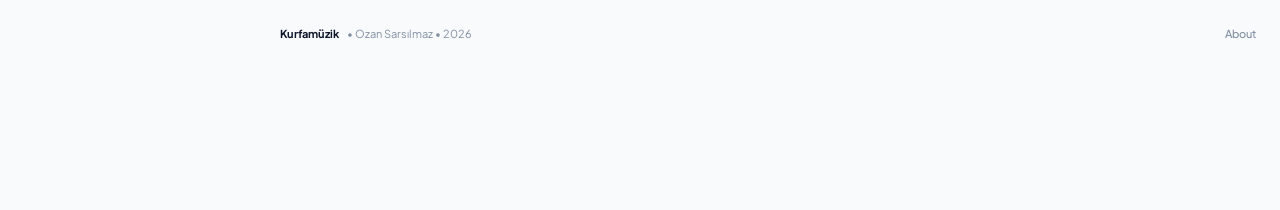
